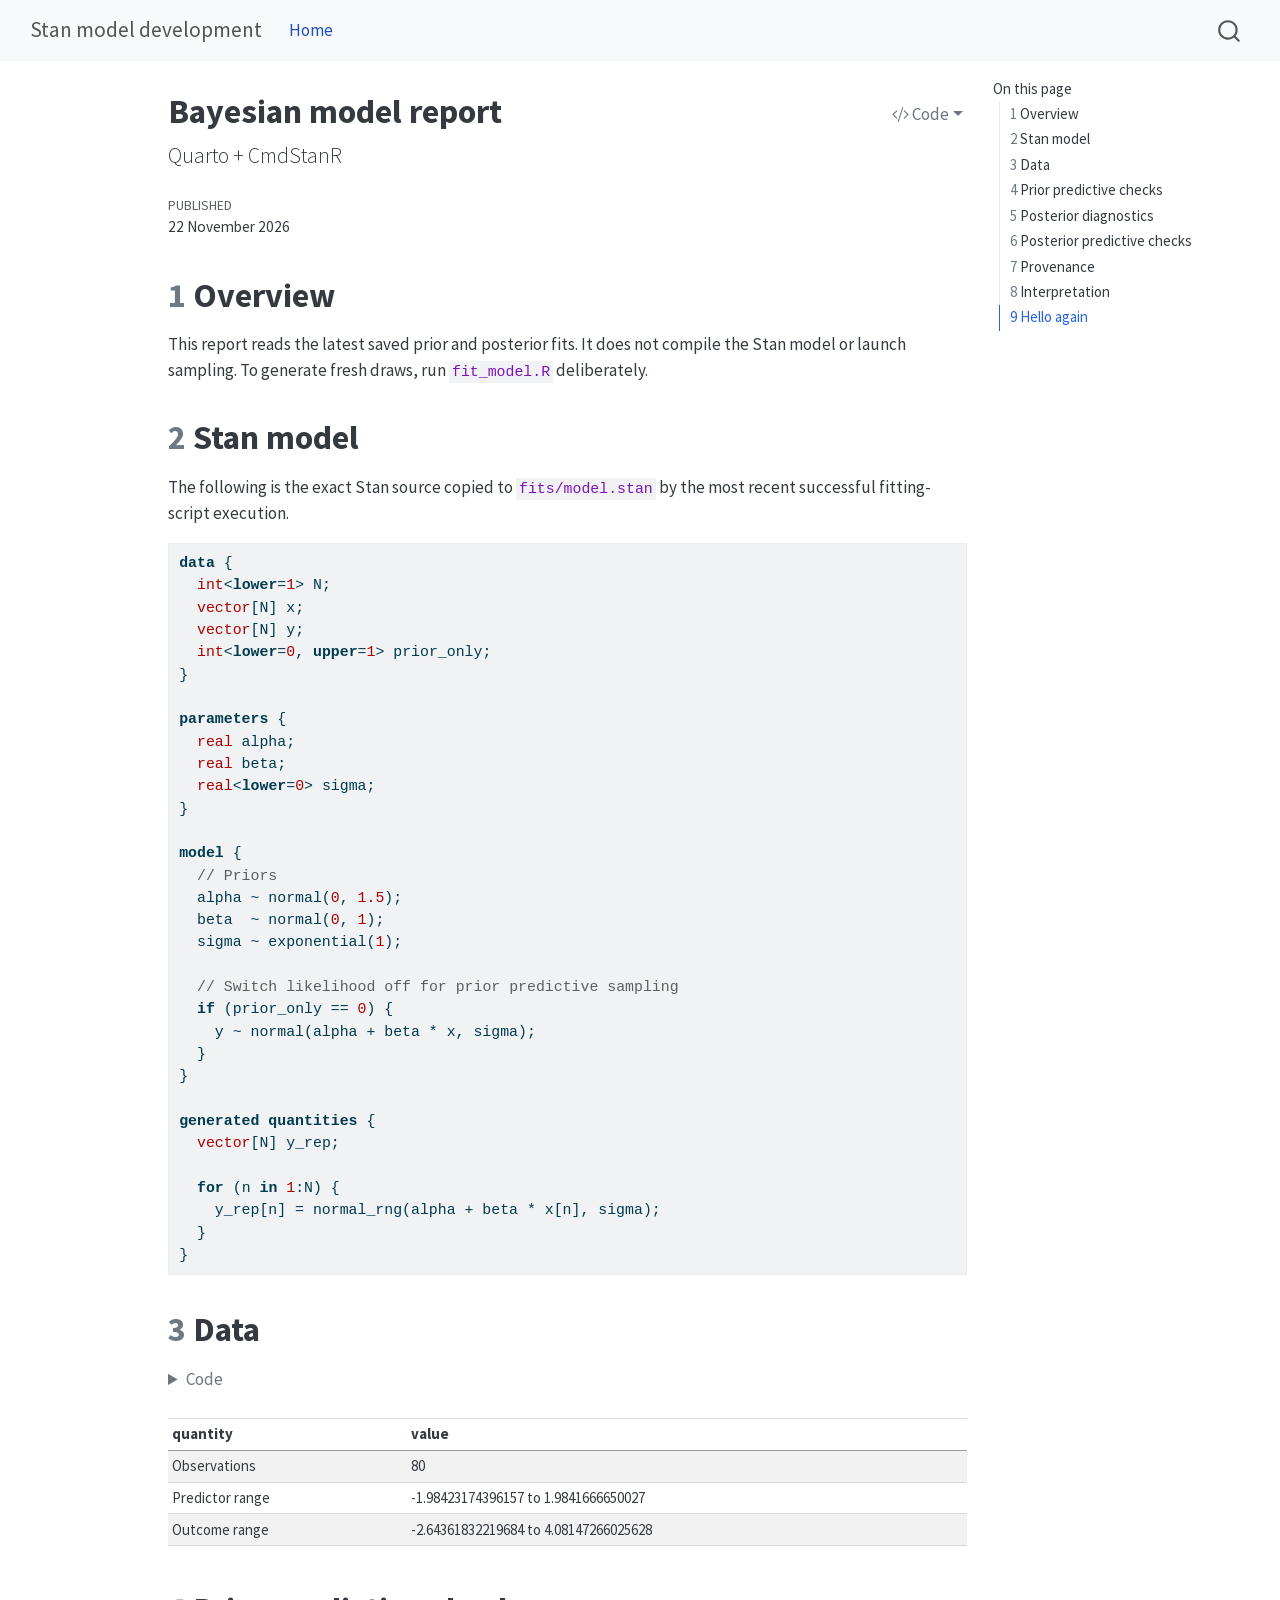
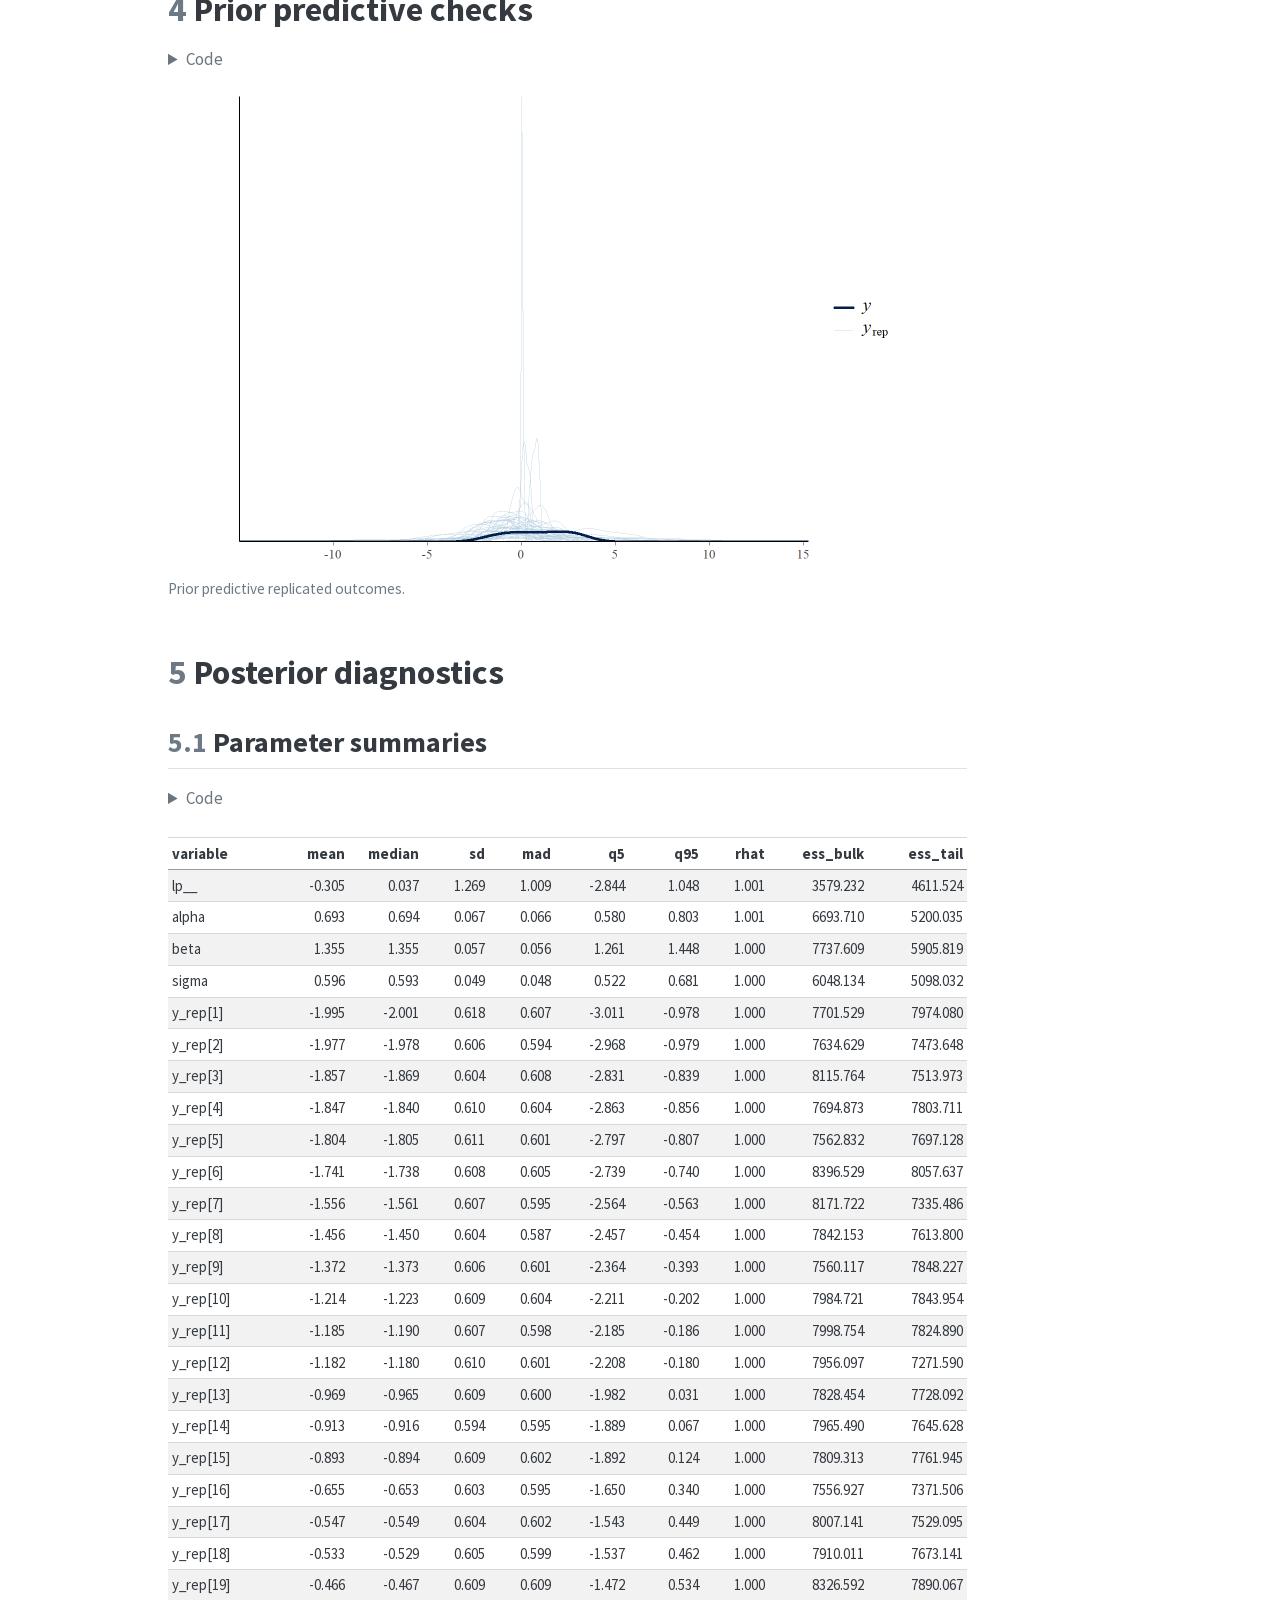
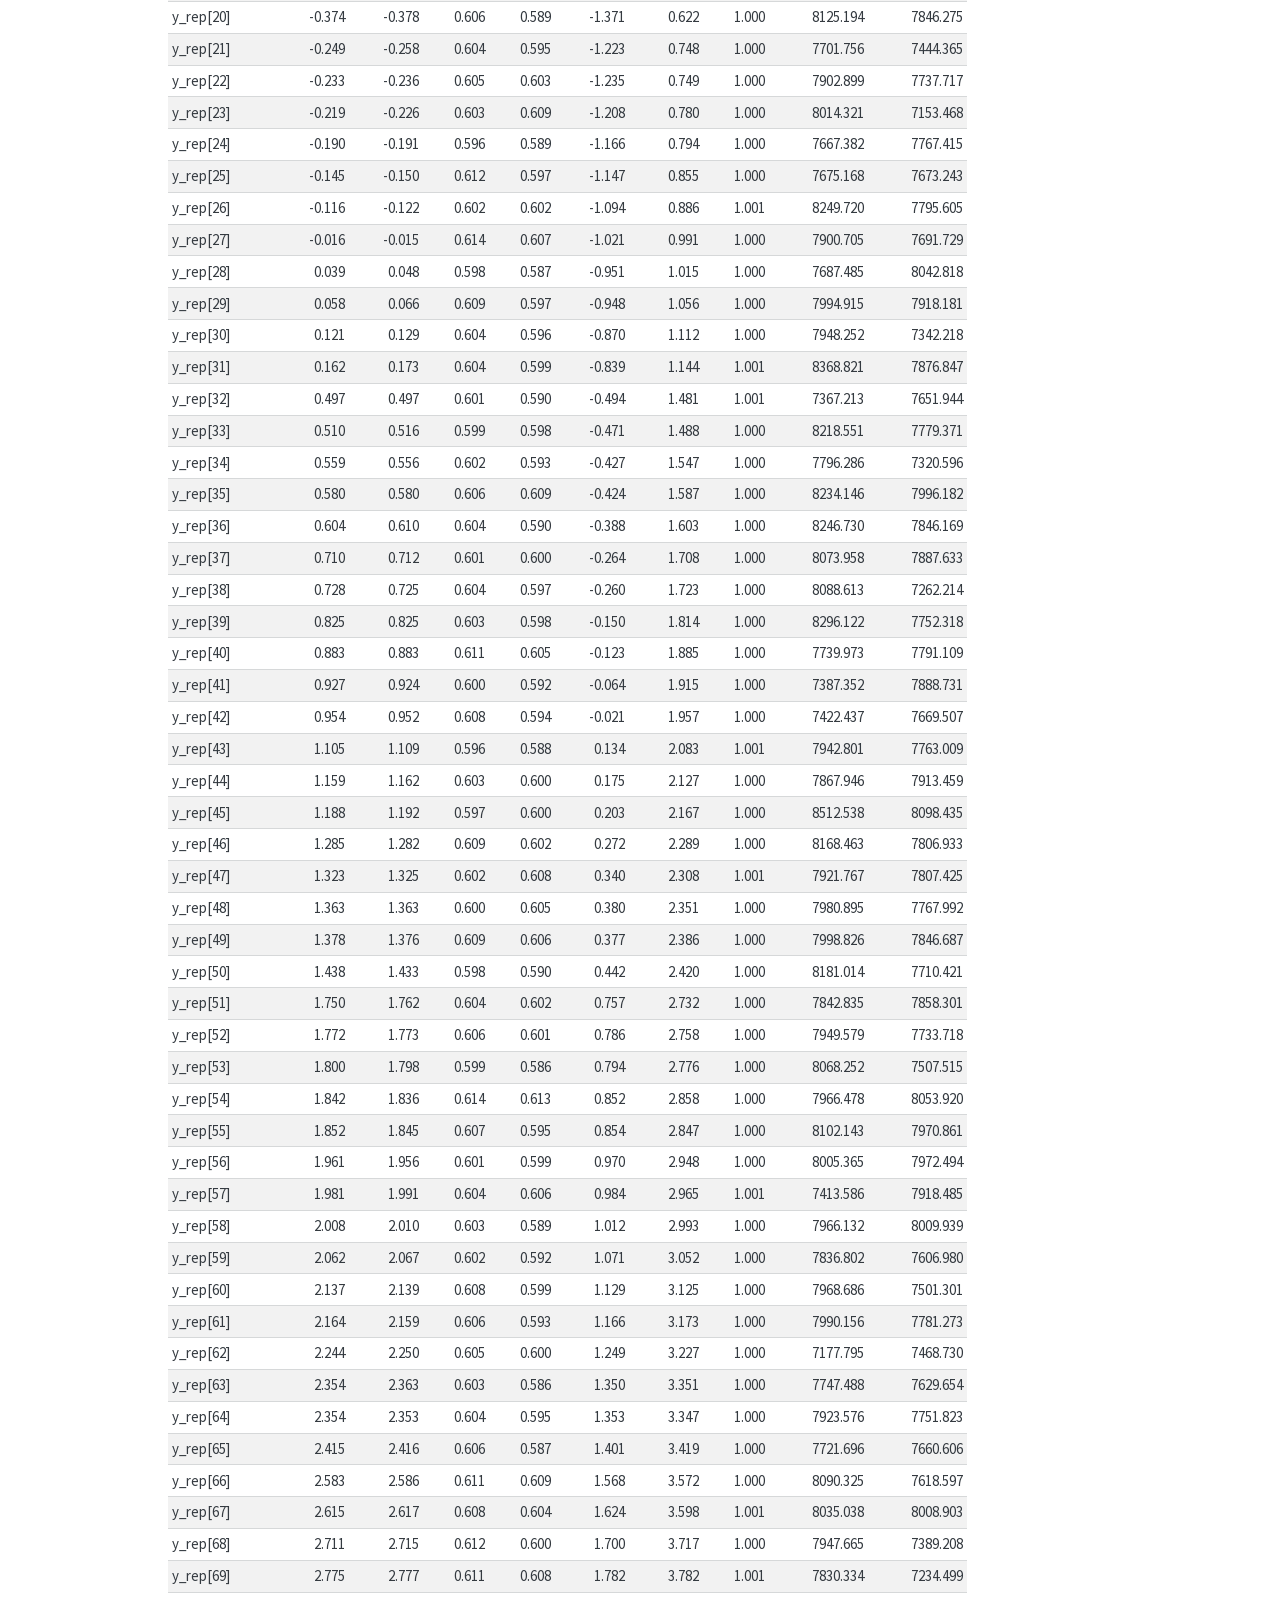
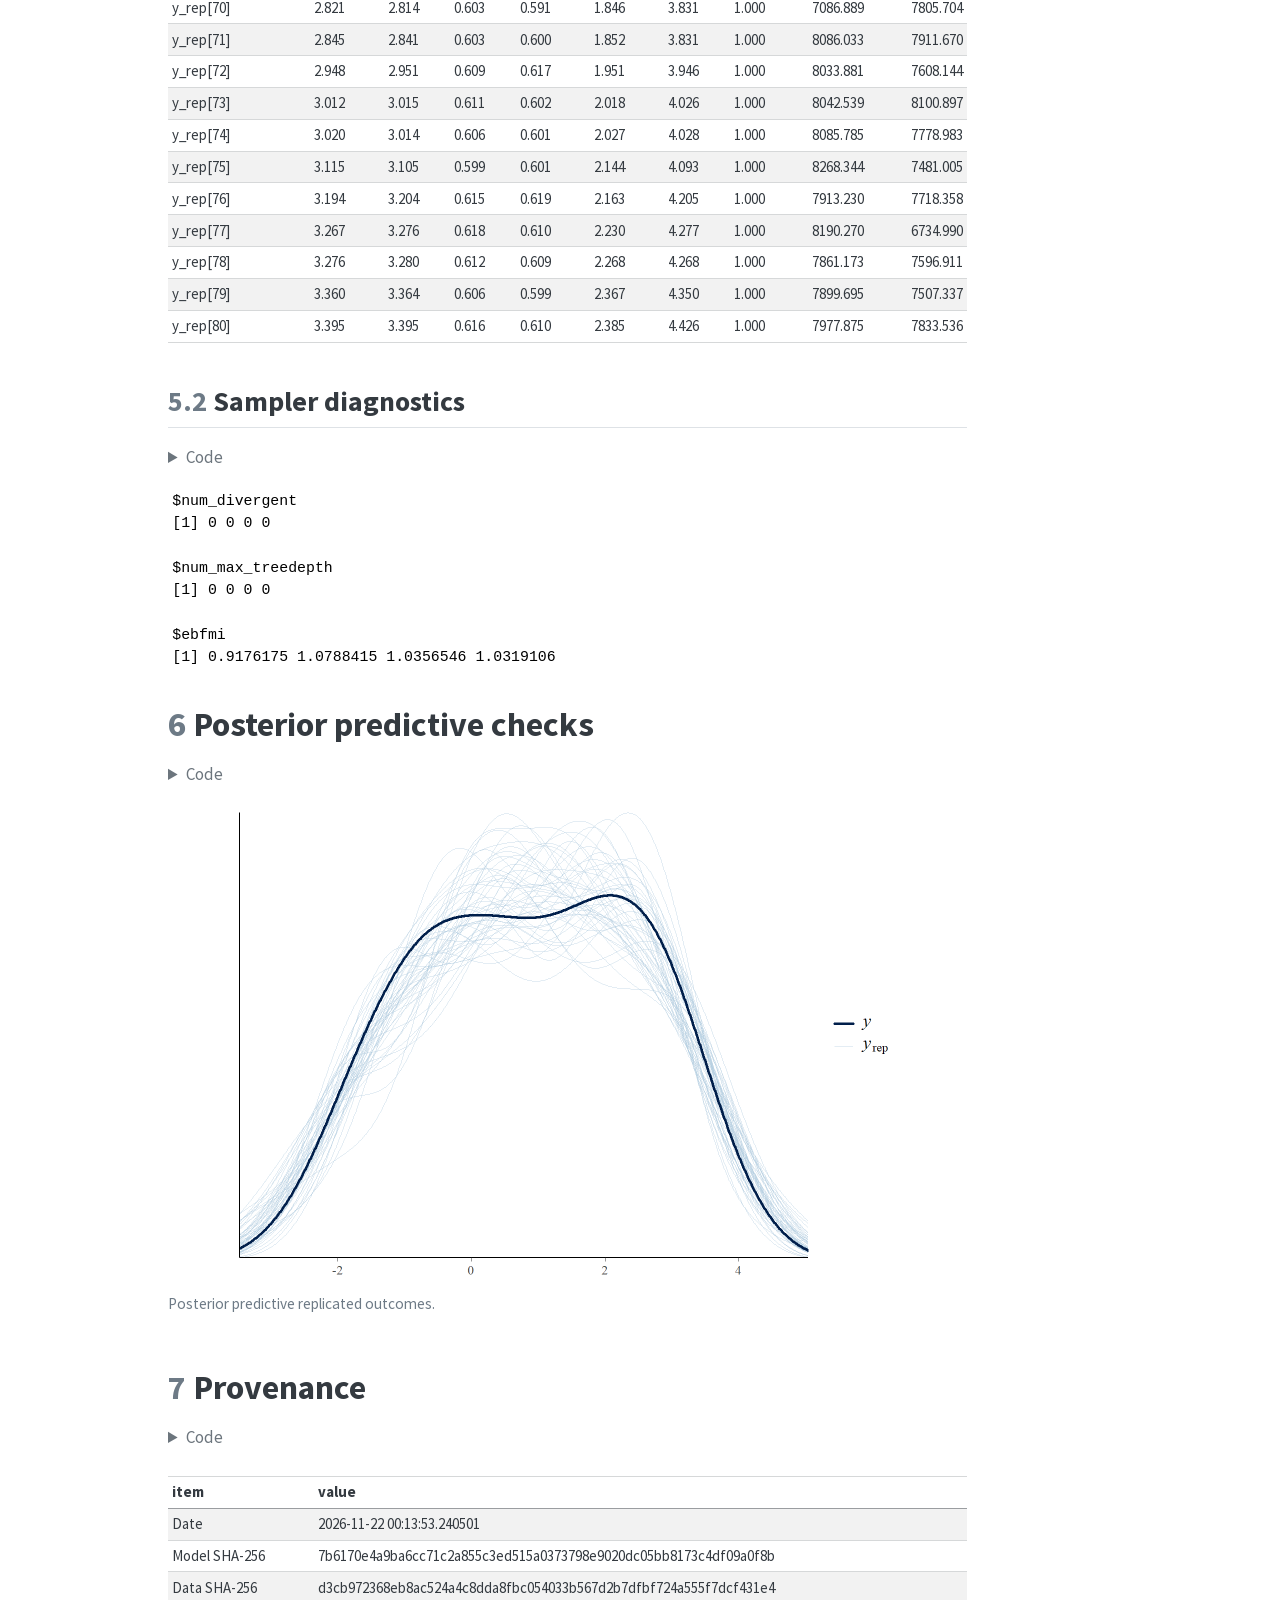
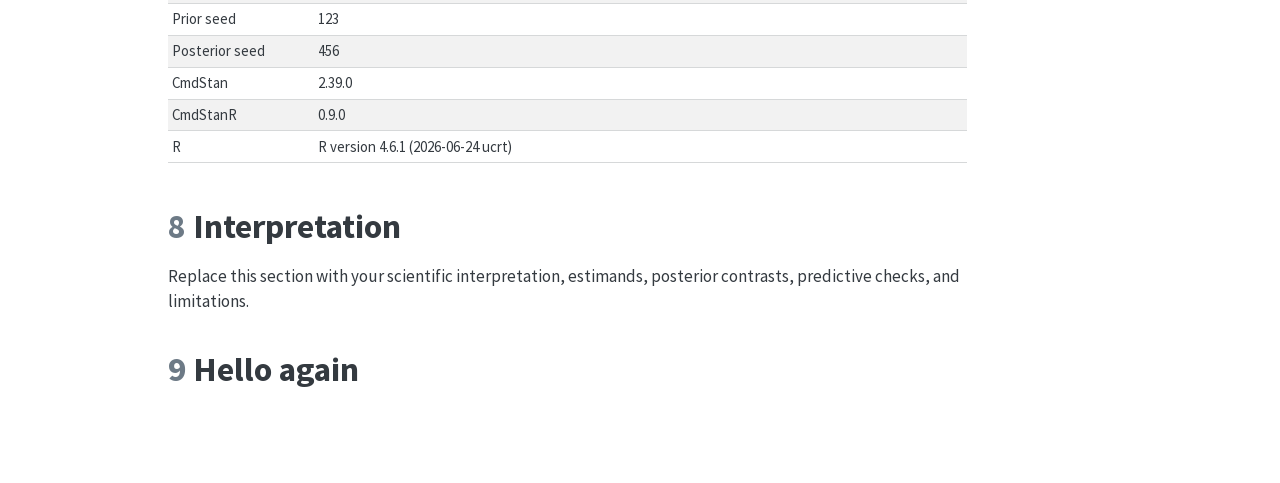
==== docs/index.html @ 6e6fcf84 "Initial analysis" ====
<!DOCTYPE html>
<html xmlns="http://www.w3.org/1999/xhtml" lang="en" xml:lang="en"><head>

<meta charset="utf-8">
<meta name="generator" content="quarto-1.9.36">

<meta name="viewport" content="width=device-width, initial-scale=1.0, user-scalable=yes">

<meta name="dcterms.date" content="2026-11-22">

<title>Bayesian model report – Stan model development</title>
<style>

code{white-space: pre-wrap;}
span.smallcaps{font-variant: small-caps;}
div.columns{display: flex; gap: min(4vw, 1.5em);}
div.column{flex: auto; overflow-x: auto;}
div.hanging-indent{margin-left: 1.5em; text-indent: -1.5em;}
ul.task-list{list-style: none;}
ul.task-list li input[type="checkbox"] {
width: 0.8em;
margin: 0 0.8em 0.2em -1em;  vertical-align: middle;
}

html { -webkit-text-size-adjust: 100%; }
pre > code.sourceCode { white-space: pre; position: relative; }
pre > code.sourceCode > span { display: inline-block; line-height: 1.25; }
pre > code.sourceCode > span:empty { height: 1.2em; }
.sourceCode { overflow: visible; }
code.sourceCode > span { color: inherit; text-decoration: inherit; }
div.sourceCode { margin: 1em 0; }
pre.sourceCode { margin: 0; }
@media screen {
div.sourceCode { overflow: auto; }
}
@media print {
pre > code.sourceCode { white-space: pre-wrap; }
pre > code.sourceCode > span { text-indent: -5em; padding-left: 5em; }
}
pre.numberSource code
{ counter-reset: source-line 0; }
pre.numberSource code > span
{ position: relative; left: -4em; counter-increment: source-line; }
pre.numberSource code > span > a:first-child::before
{ content: counter(source-line);
position: relative; left: -1em; text-align: right; vertical-align: baseline;
border: none; display: inline-block;
-webkit-touch-callout: none; -webkit-user-select: none;
-khtml-user-select: none; -moz-user-select: none;
-ms-user-select: none; user-select: none;
padding: 0 4px; width: 4em;
}
pre.numberSource { margin-left: 3em; padding-left: 4px; }
div.sourceCode
{ }
@media screen {
pre > code.sourceCode > span > a:first-child::before { text-decoration: underline; }
}
</style>


<script>const headroomChanged = new CustomEvent("quarto-hrChanged", {
  detail: {},
  bubbles: true,
  cancelable: false,
  composed: false,
});

const announceDismiss = () => {
  const annEl = window.document.getElementById("quarto-announcement");
  if (annEl) {
    annEl.remove();

    const annId = annEl.getAttribute("data-announcement-id");
    window.localStorage.setItem(`quarto-announce-${annId}`, "true");
  }
};

const announceRegister = () => {
  const annEl = window.document.getElementById("quarto-announcement");
  if (annEl) {
    const annId = annEl.getAttribute("data-announcement-id");
    const isDismissed =
      window.localStorage.getItem(`quarto-announce-${annId}`) || false;
    if (isDismissed) {
      announceDismiss();
      return;
    } else {
      annEl.classList.remove("hidden");
    }

    const actionEl = annEl.querySelector(".quarto-announcement-action");
    if (actionEl) {
      actionEl.addEventListener("click", function (e) {
        e.preventDefault();
        // Hide the bar immediately
        announceDismiss();
      });
    }
  }
};

window.document.addEventListener("DOMContentLoaded", function () {
  let init = false;

  announceRegister();

  // Manage the back to top button, if one is present.
  let lastScrollTop = window.pageYOffset || document.documentElement.scrollTop;
  const scrollDownBuffer = 5;
  const scrollUpBuffer = 35;
  const btn = document.getElementById("quarto-back-to-top");
  const hideBackToTop = () => {
    btn.style.display = "none";
  };
  const showBackToTop = () => {
    btn.style.display = "inline-block";
  };
  if (btn) {
    window.document.addEventListener(
      "scroll",
      function () {
        const currentScrollTop =
          window.pageYOffset || document.documentElement.scrollTop;

        // Shows and hides the button 'intelligently' as the user scrolls
        if (currentScrollTop - scrollDownBuffer > lastScrollTop) {
          hideBackToTop();
          lastScrollTop = currentScrollTop <= 0 ? 0 : currentScrollTop;
        } else if (currentScrollTop < lastScrollTop - scrollUpBuffer) {
          showBackToTop();
          lastScrollTop = currentScrollTop <= 0 ? 0 : currentScrollTop;
        }

        // Show the button at the bottom, hides it at the top
        if (currentScrollTop <= 0) {
          hideBackToTop();
        } else if (
          window.innerHeight + currentScrollTop >=
          document.body.offsetHeight
        ) {
          showBackToTop();
        }
      },
      false
    );
  }

  function throttle(func, wait) {
    var timeout;
    return function () {
      const context = this;
      const args = arguments;
      const later = function () {
        clearTimeout(timeout);
        timeout = null;
        func.apply(context, args);
      };

      if (!timeout) {
        timeout = setTimeout(later, wait);
      }
    };
  }

  function headerOffset() {
    // Set an offset if there is are fixed top navbar
    const headerEl = window.document.querySelector("header.fixed-top");
    if (headerEl) {
      return headerEl.clientHeight;
    } else {
      return 0;
    }
  }

  function footerOffset() {
    const footerEl = window.document.querySelector("footer.footer");
    if (footerEl) {
      return footerEl.clientHeight;
    } else {
      return 0;
    }
  }

  function dashboardOffset() {
    const dashboardNavEl = window.document.getElementById(
      "quarto-dashboard-header"
    );
    if (dashboardNavEl !== null) {
      return dashboardNavEl.clientHeight;
    } else {
      return 0;
    }
  }

  function updateDocumentOffsetWithoutAnimation() {
    updateDocumentOffset(false);
  }

  function updateDocumentOffset(animated) {
    // set body offset
    const topOffset = headerOffset();
    const bodyOffset = topOffset + footerOffset() + dashboardOffset();
    const bodyEl = window.document.body;
    bodyEl.setAttribute("data-bs-offset", topOffset);
    bodyEl.style.paddingTop = topOffset + "px";

    // deal with sidebar offsets
    const sidebars = window.document.querySelectorAll(
      ".sidebar, .headroom-target"
    );
    sidebars.forEach((sidebar) => {
      if (!animated) {
        sidebar.classList.add("notransition");
        // Remove the no transition class after the animation has time to complete
        setTimeout(function () {
          sidebar.classList.remove("notransition");
        }, 201);
      }

      if (window.Headroom && sidebar.classList.contains("sidebar-unpinned")) {
        sidebar.style.top = "0";
        sidebar.style.maxHeight = "100vh";
      } else {
        sidebar.style.top = topOffset + "px";
        sidebar.style.maxHeight = "calc(100vh - " + topOffset + "px)";
      }
    });

    // allow space for footer
    const mainContainer = window.document.querySelector(".quarto-container");
    if (mainContainer) {
      mainContainer.style.minHeight = "calc(100vh - " + bodyOffset + "px)";
    }

    // link offset
    let linkStyle = window.document.querySelector("#quarto-target-style");
    if (!linkStyle) {
      linkStyle = window.document.createElement("style");
      linkStyle.setAttribute("id", "quarto-target-style");
      window.document.head.appendChild(linkStyle);
    }
    while (linkStyle.firstChild) {
      linkStyle.removeChild(linkStyle.firstChild);
    }
    if (topOffset > 0) {
      linkStyle.appendChild(
        window.document.createTextNode(`
      section:target::before {
        content: "";
        display: block;
        height: ${topOffset}px;
        margin: -${topOffset}px 0 0;
      }`)
      );
    }
    if (init) {
      window.dispatchEvent(headroomChanged);
    }
    init = true;
  }

  // initialize headroom
  var header = window.document.querySelector("#quarto-header");
  if (header && window.Headroom) {
    const headroom = new window.Headroom(header, {
      tolerance: 5,
      onPin: function () {
        const sidebars = window.document.querySelectorAll(
          ".sidebar, .headroom-target"
        );
        sidebars.forEach((sidebar) => {
          sidebar.classList.remove("sidebar-unpinned");
        });
        updateDocumentOffset();
      },
      onUnpin: function () {
        const sidebars = window.document.querySelectorAll(
          ".sidebar, .headroom-target"
        );
        sidebars.forEach((sidebar) => {
          sidebar.classList.add("sidebar-unpinned");
        });
        updateDocumentOffset();
      },
    });
    headroom.init();

    let frozen = false;
    window.quartoToggleHeadroom = function () {
      if (frozen) {
        headroom.unfreeze();
        frozen = false;
      } else {
        headroom.freeze();
        frozen = true;
      }
    };
  }

  window.addEventListener(
    "hashchange",
    function (e) {
      if (
        getComputedStyle(document.documentElement).scrollBehavior !== "smooth"
      ) {
        window.scrollTo(0, window.pageYOffset - headerOffset());
      }
    },
    false
  );

  // Observe size changed for the header
  const headerEl = window.document.querySelector("header.fixed-top");
  if (headerEl && window.ResizeObserver) {
    const observer = new window.ResizeObserver(() => {
      setTimeout(updateDocumentOffsetWithoutAnimation, 0);
    });
    observer.observe(headerEl, {
      attributes: true,
      childList: true,
      characterData: true,
    });
  } else {
    window.addEventListener(
      "resize",
      throttle(updateDocumentOffsetWithoutAnimation, 50)
    );
  }
  setTimeout(updateDocumentOffsetWithoutAnimation, 250);

  // fixup index.html links if we aren't on the filesystem
  if (window.location.protocol !== "file:") {
    const links = window.document.querySelectorAll("a");
    for (let i = 0; i < links.length; i++) {
      if (links[i].href) {
        links[i].dataset.originalHref = links[i].href;
        links[i].href = links[i].href.replace(/\/index\.html/, "/");
      }
    }

    // Fixup any sharing links that require urls
    // Append url to any sharing urls
    const sharingLinks = window.document.querySelectorAll(
      "a.sidebar-tools-main-item, a.quarto-navigation-tool, a.quarto-navbar-tools, a.quarto-navbar-tools-item"
    );
    for (let i = 0; i < sharingLinks.length; i++) {
      const sharingLink = sharingLinks[i];
      const href = sharingLink.getAttribute("href");
      if (href) {
        sharingLink.setAttribute(
          "href",
          href.replace("|url|", window.location.href)
        );
      }
    }

    // Scroll the active navigation item into view, if necessary
    const navSidebar = window.document.querySelector("nav#quarto-sidebar");
    if (navSidebar) {
      // Find the active item
      const activeItem = navSidebar.querySelector("li.sidebar-item a.active");
      if (activeItem) {
        // Wait for the scroll height and height to resolve by observing size changes on the
        // nav element that is scrollable
        const resizeObserver = new ResizeObserver((_entries) => {
          // The bottom of the element
          const elBottom = activeItem.offsetTop;
          const viewBottom = navSidebar.scrollTop + navSidebar.clientHeight;

          // The element height and scroll height are the same, then we are still loading
          if (viewBottom !== navSidebar.scrollHeight) {
            // Determine if the item isn't visible and scroll to it
            if (elBottom >= viewBottom) {
              navSidebar.scrollTop = elBottom;
            }

            // stop observing now since we've completed the scroll
            resizeObserver.unobserve(navSidebar);
          }
        });
        resizeObserver.observe(navSidebar);
      }
    }
  }
});
</script>
<script>/*!
 * headroom.js v0.12.0 - Give your page some headroom. Hide your header until you need it
 * Copyright (c) 2020 Nick Williams - http://wicky.nillia.ms/headroom.js
 * License: MIT
 */

!function(t,n){"object"==typeof exports&&"undefined"!=typeof module?module.exports=n():"function"==typeof define&&define.amd?define(n):(t=t||self).Headroom=n()}(this,function(){"use strict";function t(){return"undefined"!=typeof window}function d(t){return function(t){return t&&t.document&&function(t){return 9===t.nodeType}(t.document)}(t)?function(t){var n=t.document,o=n.body,s=n.documentElement;return{scrollHeight:function(){return Math.max(o.scrollHeight,s.scrollHeight,o.offsetHeight,s.offsetHeight,o.clientHeight,s.clientHeight)},height:function(){return t.innerHeight||s.clientHeight||o.clientHeight},scrollY:function(){return void 0!==t.pageYOffset?t.pageYOffset:(s||o.parentNode||o).scrollTop}}}(t):function(t){return{scrollHeight:function(){return Math.max(t.scrollHeight,t.offsetHeight,t.clientHeight)},height:function(){return Math.max(t.offsetHeight,t.clientHeight)},scrollY:function(){return t.scrollTop}}}(t)}function n(t,s,e){var n,o=function(){var n=!1;try{var t={get passive(){n=!0}};window.addEventListener("test",t,t),window.removeEventListener("test",t,t)}catch(t){n=!1}return n}(),i=!1,r=d(t),l=r.scrollY(),a={};function c(){var t=Math.round(r.scrollY()),n=r.height(),o=r.scrollHeight();a.scrollY=t,a.lastScrollY=l,a.direction=l<t?"down":"up",a.distance=Math.abs(t-l),a.isOutOfBounds=t<0||o<t+n,a.top=t<=s.offset[a.direction],a.bottom=o<=t+n,a.toleranceExceeded=a.distance>s.tolerance[a.direction],e(a),l=t,i=!1}function h(){i||(i=!0,n=requestAnimationFrame(c))}var u=!!o&&{passive:!0,capture:!1};return t.addEventListener("scroll",h,u),c(),{destroy:function(){cancelAnimationFrame(n),t.removeEventListener("scroll",h,u)}}}function o(t){return t===Object(t)?t:{down:t,up:t}}function s(t,n){n=n||{},Object.assign(this,s.options,n),this.classes=Object.assign({},s.options.classes,n.classes),this.elem=t,this.tolerance=o(this.tolerance),this.offset=o(this.offset),this.initialised=!1,this.frozen=!1}return s.prototype={constructor:s,init:function(){return s.cutsTheMustard&&!this.initialised&&(this.addClass("initial"),this.initialised=!0,setTimeout(function(t){t.scrollTracker=n(t.scroller,{offset:t.offset,tolerance:t.tolerance},t.update.bind(t))},100,this)),this},destroy:function(){this.initialised=!1,Object.keys(this.classes).forEach(this.removeClass,this),this.scrollTracker.destroy()},unpin:function(){!this.hasClass("pinned")&&this.hasClass("unpinned")||(this.addClass("unpinned"),this.removeClass("pinned"),this.onUnpin&&this.onUnpin.call(this))},pin:function(){this.hasClass("unpinned")&&(this.addClass("pinned"),this.removeClass("unpinned"),this.onPin&&this.onPin.call(this))},freeze:function(){this.frozen=!0,this.addClass("frozen")},unfreeze:function(){this.frozen=!1,this.removeClass("frozen")},top:function(){this.hasClass("top")||(this.addClass("top"),this.removeClass("notTop"),this.onTop&&this.onTop.call(this))},notTop:function(){this.hasClass("notTop")||(this.addClass("notTop"),this.removeClass("top"),this.onNotTop&&this.onNotTop.call(this))},bottom:function(){this.hasClass("bottom")||(this.addClass("bottom"),this.removeClass("notBottom"),this.onBottom&&this.onBottom.call(this))},notBottom:function(){this.hasClass("notBottom")||(this.addClass("notBottom"),this.removeClass("bottom"),this.onNotBottom&&this.onNotBottom.call(this))},shouldUnpin:function(t){return"down"===t.direction&&!t.top&&t.toleranceExceeded},shouldPin:function(t){return"up"===t.direction&&t.toleranceExceeded||t.top},addClass:function(t){this.elem.classList.add.apply(this.elem.classList,this.classes[t].split(" "))},removeClass:function(t){this.elem.classList.remove.apply(this.elem.classList,this.classes[t].split(" "))},hasClass:function(t){return this.classes[t].split(" ").every(function(t){return this.classList.contains(t)},this.elem)},update:function(t){t.isOutOfBounds||!0!==this.frozen&&(t.top?this.top():this.notTop(),t.bottom?this.bottom():this.notBottom(),this.shouldUnpin(t)?this.unpin():this.shouldPin(t)&&this.pin())}},s.options={tolerance:{up:0,down:0},offset:0,scroller:t()?window:null,classes:{frozen:"headroom--frozen",pinned:"headroom--pinned",unpinned:"headroom--unpinned",top:"headroom--top",notTop:"headroom--not-top",bottom:"headroom--bottom",notBottom:"headroom--not-bottom",initial:"headroom"}},s.cutsTheMustard=!!(t()&&function(){}.bind&&"classList"in document.documentElement&&Object.assign&&Object.keys&&requestAnimationFrame),s});
</script>
<script>/*!
 * clipboard.js v2.0.11
 * https://clipboardjs.com/
 *
 * Licensed MIT © Zeno Rocha
 */
!function(t,e){"object"==typeof exports&&"object"==typeof module?module.exports=e():"function"==typeof define&&define.amd?define([],e):"object"==typeof exports?exports.ClipboardJS=e():t.ClipboardJS=e()}(this,function(){return n={686:function(t,e,n){"use strict";n.d(e,{default:function(){return b}});var e=n(279),i=n.n(e),e=n(370),u=n.n(e),e=n(817),r=n.n(e);function c(t){try{return document.execCommand(t)}catch(t){return}}var a=function(t){t=r()(t);return c("cut"),t};function o(t,e){var n,o,t=(n=t,o="rtl"===document.documentElement.getAttribute("dir"),(t=document.createElement("textarea")).style.fontSize="12pt",t.style.border="0",t.style.padding="0",t.style.margin="0",t.style.position="absolute",t.style[o?"right":"left"]="-9999px",o=window.pageYOffset||document.documentElement.scrollTop,t.style.top="".concat(o,"px"),t.setAttribute("readonly",""),t.value=n,t);return e.container.appendChild(t),e=r()(t),c("copy"),t.remove(),e}var f=function(t){var e=1<arguments.length&&void 0!==arguments[1]?arguments[1]:{container:document.body},n="";return"string"==typeof t?n=o(t,e):t instanceof HTMLInputElement&&!["text","search","url","tel","password"].includes(null==t?void 0:t.type)?n=o(t.value,e):(n=r()(t),c("copy")),n};function l(t){return(l="function"==typeof Symbol&&"symbol"==typeof Symbol.iterator?function(t){return typeof t}:function(t){return t&&"function"==typeof Symbol&&t.constructor===Symbol&&t!==Symbol.prototype?"symbol":typeof t})(t)}var s=function(){var t=0<arguments.length&&void 0!==arguments[0]?arguments[0]:{},e=t.action,n=void 0===e?"copy":e,o=t.container,e=t.target,t=t.text;if("copy"!==n&&"cut"!==n)throw new Error('Invalid "action" value, use either "copy" or "cut"');if(void 0!==e){if(!e||"object"!==l(e)||1!==e.nodeType)throw new Error('Invalid "target" value, use a valid Element');if("copy"===n&&e.hasAttribute("disabled"))throw new Error('Invalid "target" attribute. Please use "readonly" instead of "disabled" attribute');if("cut"===n&&(e.hasAttribute("readonly")||e.hasAttribute("disabled")))throw new Error('Invalid "target" attribute. You can\'t cut text from elements with "readonly" or "disabled" attributes')}return t?f(t,{container:o}):e?"cut"===n?a(e):f(e,{container:o}):void 0};function p(t){return(p="function"==typeof Symbol&&"symbol"==typeof Symbol.iterator?function(t){return typeof t}:function(t){return t&&"function"==typeof Symbol&&t.constructor===Symbol&&t!==Symbol.prototype?"symbol":typeof t})(t)}function d(t,e){for(var n=0;n<e.length;n++){var o=e[n];o.enumerable=o.enumerable||!1,o.configurable=!0,"value"in o&&(o.writable=!0),Object.defineProperty(t,o.key,o)}}function y(t,e){return(y=Object.setPrototypeOf||function(t,e){return t.__proto__=e,t})(t,e)}function h(n){var o=function(){if("undefined"==typeof Reflect||!Reflect.construct)return!1;if(Reflect.construct.sham)return!1;if("function"==typeof Proxy)return!0;try{return Date.prototype.toString.call(Reflect.construct(Date,[],function(){})),!0}catch(t){return!1}}();return function(){var t,e=v(n);return t=o?(t=v(this).constructor,Reflect.construct(e,arguments,t)):e.apply(this,arguments),e=this,!(t=t)||"object"!==p(t)&&"function"!=typeof t?function(t){if(void 0!==t)return t;throw new ReferenceError("this hasn't been initialised - super() hasn't been called")}(e):t}}function v(t){return(v=Object.setPrototypeOf?Object.getPrototypeOf:function(t){return t.__proto__||Object.getPrototypeOf(t)})(t)}function m(t,e){t="data-clipboard-".concat(t);if(e.hasAttribute(t))return e.getAttribute(t)}var b=function(){!function(t,e){if("function"!=typeof e&&null!==e)throw new TypeError("Super expression must either be null or a function");t.prototype=Object.create(e&&e.prototype,{constructor:{value:t,writable:!0,configurable:!0}}),e&&y(t,e)}(r,i());var t,e,n,o=h(r);function r(t,e){var n;return function(t){if(!(t instanceof r))throw new TypeError("Cannot call a class as a function")}(this),(n=o.call(this)).resolveOptions(e),n.listenClick(t),n}return t=r,n=[{key:"copy",value:function(t){var e=1<arguments.length&&void 0!==arguments[1]?arguments[1]:{container:document.body};return f(t,e)}},{key:"cut",value:function(t){return a(t)}},{key:"isSupported",value:function(){var t=0<arguments.length&&void 0!==arguments[0]?arguments[0]:["copy","cut"],t="string"==typeof t?[t]:t,e=!!document.queryCommandSupported;return t.forEach(function(t){e=e&&!!document.queryCommandSupported(t)}),e}}],(e=[{key:"resolveOptions",value:function(){var t=0<arguments.length&&void 0!==arguments[0]?arguments[0]:{};this.action="function"==typeof t.action?t.action:this.defaultAction,this.target="function"==typeof t.target?t.target:this.defaultTarget,this.text="function"==typeof t.text?t.text:this.defaultText,this.container="object"===p(t.container)?t.container:document.body}},{key:"listenClick",value:function(t){var e=this;this.listener=u()(t,"click",function(t){return e.onClick(t)})}},{key:"onClick",value:function(t){var e=t.delegateTarget||t.currentTarget,n=this.action(e)||"copy",t=s({action:n,container:this.container,target:this.target(e),text:this.text(e)});this.emit(t?"success":"error",{action:n,text:t,trigger:e,clearSelection:function(){e&&e.focus(),window.getSelection().removeAllRanges()}})}},{key:"defaultAction",value:function(t){return m("action",t)}},{key:"defaultTarget",value:function(t){t=m("target",t);if(t)return document.querySelector(t)}},{key:"defaultText",value:function(t){return m("text",t)}},{key:"destroy",value:function(){this.listener.destroy()}}])&&d(t.prototype,e),n&&d(t,n),r}()},828:function(t){var e;"undefined"==typeof Element||Element.prototype.matches||((e=Element.prototype).matches=e.matchesSelector||e.mozMatchesSelector||e.msMatchesSelector||e.oMatchesSelector||e.webkitMatchesSelector),t.exports=function(t,e){for(;t&&9!==t.nodeType;){if("function"==typeof t.matches&&t.matches(e))return t;t=t.parentNode}}},438:function(t,e,n){var u=n(828);function i(t,e,n,o,r){var i=function(e,n,t,o){return function(t){t.delegateTarget=u(t.target,n),t.delegateTarget&&o.call(e,t)}}.apply(this,arguments);return t.addEventListener(n,i,r),{destroy:function(){t.removeEventListener(n,i,r)}}}t.exports=function(t,e,n,o,r){return"function"==typeof t.addEventListener?i.apply(null,arguments):"function"==typeof n?i.bind(null,document).apply(null,arguments):("string"==typeof t&&(t=document.querySelectorAll(t)),Array.prototype.map.call(t,function(t){return i(t,e,n,o,r)}))}},879:function(t,n){n.node=function(t){return void 0!==t&&t instanceof HTMLElement&&1===t.nodeType},n.nodeList=function(t){var e=Object.prototype.toString.call(t);return void 0!==t&&("[object NodeList]"===e||"[object HTMLCollection]"===e)&&"length"in t&&(0===t.length||n.node(t[0]))},n.string=function(t){return"string"==typeof t||t instanceof String},n.fn=function(t){return"[object Function]"===Object.prototype.toString.call(t)}},370:function(t,e,n){var f=n(879),l=n(438);t.exports=function(t,e,n){if(!t&&!e&&!n)throw new Error("Missing required arguments");if(!f.string(e))throw new TypeError("Second argument must be a String");if(!f.fn(n))throw new TypeError("Third argument must be a Function");if(f.node(t))return c=e,a=n,(u=t).addEventListener(c,a),{destroy:function(){u.removeEventListener(c,a)}};if(f.nodeList(t))return o=t,r=e,i=n,Array.prototype.forEach.call(o,function(t){t.addEventListener(r,i)}),{destroy:function(){Array.prototype.forEach.call(o,function(t){t.removeEventListener(r,i)})}};if(f.string(t))return t=t,e=e,n=n,l(document.body,t,e,n);throw new TypeError("First argument must be a String, HTMLElement, HTMLCollection, or NodeList");var o,r,i,u,c,a}},817:function(t){t.exports=function(t){var e,n="SELECT"===t.nodeName?(t.focus(),t.value):"INPUT"===t.nodeName||"TEXTAREA"===t.nodeName?((e=t.hasAttribute("readonly"))||t.setAttribute("readonly",""),t.select(),t.setSelectionRange(0,t.value.length),e||t.removeAttribute("readonly"),t.value):(t.hasAttribute("contenteditable")&&t.focus(),n=window.getSelection(),(e=document.createRange()).selectNodeContents(t),n.removeAllRanges(),n.addRange(e),n.toString());return n}},279:function(t){function e(){}e.prototype={on:function(t,e,n){var o=this.e||(this.e={});return(o[t]||(o[t]=[])).push({fn:e,ctx:n}),this},once:function(t,e,n){var o=this;function r(){o.off(t,r),e.apply(n,arguments)}return r._=e,this.on(t,r,n)},emit:function(t){for(var e=[].slice.call(arguments,1),n=((this.e||(this.e={}))[t]||[]).slice(),o=0,r=n.length;o<r;o++)n[o].fn.apply(n[o].ctx,e);return this},off:function(t,e){var n=this.e||(this.e={}),o=n[t],r=[];if(o&&e)for(var i=0,u=o.length;i<u;i++)o[i].fn!==e&&o[i].fn._!==e&&r.push(o[i]);return r.length?n[t]=r:delete n[t],this}},t.exports=e,t.exports.TinyEmitter=e}},r={},o.n=function(t){var e=t&&t.__esModule?function(){return t.default}:function(){return t};return o.d(e,{a:e}),e},o.d=function(t,e){for(var n in e)o.o(e,n)&&!o.o(t,n)&&Object.defineProperty(t,n,{enumerable:!0,get:e[n]})},o.o=function(t,e){return Object.prototype.hasOwnProperty.call(t,e)},o(686).default;function o(t){if(r[t])return r[t].exports;var e=r[t]={exports:{}};return n[t](e,e.exports,o),e.exports}var n,r});</script>
<script>/*! @algolia/autocomplete-js 1.19.1 | MIT License | © Algolia, Inc. and contributors | https://github.com/algolia/autocomplete */
!function(e,t){"object"==typeof exports&&"undefined"!=typeof module?t(exports):"function"==typeof define&&define.amd?define(["exports"],t):t((e="undefined"!=typeof globalThis?globalThis:e||self)["@algolia/autocomplete-js"]={})}(this,(function(e){"use strict";function t(e,t){var n=Object.keys(e);if(Object.getOwnPropertySymbols){var r=Object.getOwnPropertySymbols(e);t&&(r=r.filter((function(t){return Object.getOwnPropertyDescriptor(e,t).enumerable}))),n.push.apply(n,r)}return n}function n(e){for(var n=1;n<arguments.length;n++){var r=null!=arguments[n]?arguments[n]:{};n%2?t(Object(r),!0).forEach((function(t){o(e,t,r[t])})):Object.getOwnPropertyDescriptors?Object.defineProperties(e,Object.getOwnPropertyDescriptors(r)):t(Object(r)).forEach((function(t){Object.defineProperty(e,t,Object.getOwnPropertyDescriptor(r,t))}))}return e}function r(e){return r="function"==typeof Symbol&&"symbol"==typeof Symbol.iterator?function(e){return typeof e}:function(e){return e&&"function"==typeof Symbol&&e.constructor===Symbol&&e!==Symbol.prototype?"symbol":typeof e},r(e)}function o(e,t,n){return(t=function(e){var t=function(e,t){if("object"!=typeof e||null===e)return e;var n=e[Symbol.toPrimitive];if(void 0!==n){var r=n.call(e,t||"default");if("object"!=typeof r)return r;throw new TypeError("@@toPrimitive must return a primitive value.")}return("string"===t?String:Number)(e)}(e,"string");return"symbol"==typeof t?t:String(t)}(t))in e?Object.defineProperty(e,t,{value:n,enumerable:!0,configurable:!0,writable:!0}):e[t]=n,e}function i(){return i=Object.assign?Object.assign.bind():function(e){for(var t=1;t<arguments.length;t++){var n=arguments[t];for(var r in n)Object.prototype.hasOwnProperty.call(n,r)&&(e[r]=n[r])}return e},i.apply(this,arguments)}function u(e,t){if(null==e)return{};var n,r,o=function(e,t){if(null==e)return{};var n,r,o={},i=Object.keys(e);for(r=0;r<i.length;r++)n=i[r],t.indexOf(n)>=0||(o[n]=e[n]);return o}(e,t);if(Object.getOwnPropertySymbols){var i=Object.getOwnPropertySymbols(e);for(r=0;r<i.length;r++)n=i[r],t.indexOf(n)>=0||Object.prototype.propertyIsEnumerable.call(e,n)&&(o[n]=e[n])}return o}function a(e,t){return function(e){if(Array.isArray(e))return e}(e)||function(e,t){var n=null==e?null:"undefined"!=typeof Symbol&&e[Symbol.iterator]||e["@@iterator"];if(null!=n){var r,o,i,u,a=[],l=!0,c=!1;try{if(i=(n=n.call(e)).next,0===t){if(Object(n)!==n)return;l=!1}else for(;!(l=(r=i.call(n)).done)&&(a.push(r.value),a.length!==t);l=!0);}catch(e){c=!0,o=e}finally{try{if(!l&&null!=n.return&&(u=n.return(),Object(u)!==u))return}finally{if(c)throw o}}return a}}(e,t)||c(e,t)||function(){throw new TypeError("Invalid attempt to destructure non-iterable instance.\nIn order to be iterable, non-array objects must have a [Symbol.iterator]() method.")}()}function l(e){return function(e){if(Array.isArray(e))return s(e)}(e)||function(e){if("undefined"!=typeof Symbol&&null!=e[Symbol.iterator]||null!=e["@@iterator"])return Array.from(e)}(e)||c(e)||function(){throw new TypeError("Invalid attempt to spread non-iterable instance.\nIn order to be iterable, non-array objects must have a [Symbol.iterator]() method.")}()}function c(e,t){if(e){if("string"==typeof e)return s(e,t);var n=Object.prototype.toString.call(e).slice(8,-1);return"Object"===n&&e.constructor&&(n=e.constructor.name),"Map"===n||"Set"===n?Array.from(e):"Arguments"===n||/^(?:Ui|I)nt(?:8|16|32)(?:Clamped)?Array$/.test(n)?s(e,t):void 0}}function s(e,t){(null==t||t>e.length)&&(t=e.length);for(var n=0,r=new Array(t);n<t;n++)r[n]=e[n];return r}function f(e){return{current:e}}function p(e,t){var n=void 0;return function(){for(var r=arguments.length,o=new Array(r),i=0;i<r;i++)o[i]=arguments[i];n&&clearTimeout(n),n=setTimeout((function(){return e.apply(void 0,o)}),t)}}function m(e){return e.reduce((function(e,t){return e.concat(t)}),[])}var v=0;function d(){return"autocomplete-".concat(v++)}function y(e,t){return t.reduce((function(e,t){return e&&e[t]}),e)}function b(e){return 0===e.collections.length?0:e.collections.reduce((function(e,t){return e+t.items.length}),0)}function g(e){return e!==Object(e)}function h(e,t){if(e===t)return!0;if(g(e)||g(t)||"function"==typeof e||"function"==typeof t)return e===t;if(Object.keys(e).length!==Object.keys(t).length)return!1;for(var n=0,r=Object.keys(e);n<r.length;n++){var o=r[n];if(!(o in t))return!1;if(!h(e[o],t[o]))return!1}return!0}var _=function(){};var O="1.19.1",S=[{segment:"autocomplete-core",version:O}];function j(e){var t=e.item,n=e.items,r=void 0===n?[]:n;return{index:t.__autocomplete_indexName,items:[t],positions:[1+r.findIndex((function(e){return e.objectID===t.objectID}))],queryID:t.__autocomplete_queryID,algoliaSource:["autocomplete"]}}function P(e,t){return function(e){if(Array.isArray(e))return e}(e)||function(e,t){var n=null==e?null:"undefined"!=typeof Symbol&&e[Symbol.iterator]||e["@@iterator"];if(null!=n){var r,o,i,u,a=[],l=!0,c=!1;try{if(i=(n=n.call(e)).next,0===t){if(Object(n)!==n)return;l=!1}else for(;!(l=(r=i.call(n)).done)&&(a.push(r.value),a.length!==t);l=!0);}catch(e){c=!0,o=e}finally{try{if(!l&&null!=n.return&&(u=n.return(),Object(u)!==u))return}finally{if(c)throw o}}return a}}(e,t)||function(e,t){if(!e)return;if("string"==typeof e)return w(e,t);var n=Object.prototype.toString.call(e).slice(8,-1);"Object"===n&&e.constructor&&(n=e.constructor.name);if("Map"===n||"Set"===n)return Array.from(e);if("Arguments"===n||/^(?:Ui|I)nt(?:8|16|32)(?:Clamped)?Array$/.test(n))return w(e,t)}(e,t)||function(){throw new TypeError("Invalid attempt to destructure non-iterable instance.\nIn order to be iterable, non-array objects must have a [Symbol.iterator]() method.")}()}function w(e,t){(null==t||t>e.length)&&(t=e.length);for(var n=0,r=new Array(t);n<t;n++)r[n]=e[n];return r}var I=["items"],A=["items"];function E(e){return E="function"==typeof Symbol&&"symbol"==typeof Symbol.iterator?function(e){return typeof e}:function(e){return e&&"function"==typeof Symbol&&e.constructor===Symbol&&e!==Symbol.prototype?"symbol":typeof e},E(e)}function D(e){return function(e){if(Array.isArray(e))return C(e)}(e)||function(e){if("undefined"!=typeof Symbol&&null!=e[Symbol.iterator]||null!=e["@@iterator"])return Array.from(e)}(e)||function(e,t){if(!e)return;if("string"==typeof e)return C(e,t);var n=Object.prototype.toString.call(e).slice(8,-1);"Object"===n&&e.constructor&&(n=e.constructor.name);if("Map"===n||"Set"===n)return Array.from(e);if("Arguments"===n||/^(?:Ui|I)nt(?:8|16|32)(?:Clamped)?Array$/.test(n))return C(e,t)}(e)||function(){throw new TypeError("Invalid attempt to spread non-iterable instance.\nIn order to be iterable, non-array objects must have a [Symbol.iterator]() method.")}()}function C(e,t){(null==t||t>e.length)&&(t=e.length);for(var n=0,r=new Array(t);n<t;n++)r[n]=e[n];return r}function k(e,t){if(null==e)return{};var n,r,o=function(e,t){if(null==e)return{};var n,r,o={},i=Object.keys(e);for(r=0;r<i.length;r++)n=i[r],t.indexOf(n)>=0||(o[n]=e[n]);return o}(e,t);if(Object.getOwnPropertySymbols){var i=Object.getOwnPropertySymbols(e);for(r=0;r<i.length;r++)n=i[r],t.indexOf(n)>=0||Object.prototype.propertyIsEnumerable.call(e,n)&&(o[n]=e[n])}return o}function x(e,t){var n=Object.keys(e);if(Object.getOwnPropertySymbols){var r=Object.getOwnPropertySymbols(e);t&&(r=r.filter((function(t){return Object.getOwnPropertyDescriptor(e,t).enumerable}))),n.push.apply(n,r)}return n}function N(e){for(var t=1;t<arguments.length;t++){var n=null!=arguments[t]?arguments[t]:{};t%2?x(Object(n),!0).forEach((function(t){T(e,t,n[t])})):Object.getOwnPropertyDescriptors?Object.defineProperties(e,Object.getOwnPropertyDescriptors(n)):x(Object(n)).forEach((function(t){Object.defineProperty(e,t,Object.getOwnPropertyDescriptor(n,t))}))}return e}function T(e,t,n){return(t=function(e){var t=function(e,t){if("object"!==E(e)||null===e)return e;var n=e[Symbol.toPrimitive];if(void 0!==n){var r=n.call(e,t||"default");if("object"!==E(r))return r;throw new TypeError("@@toPrimitive must return a primitive value.")}return("string"===t?String:Number)(e)}(e,"string");return"symbol"===E(t)?t:String(t)}(t))in e?Object.defineProperty(e,t,{value:n,enumerable:!0,configurable:!0,writable:!0}):e[t]=n,e}function q(e){for(var t=arguments.length>1&&void 0!==arguments[1]?arguments[1]:20,n=[],r=0;r<e.objectIDs.length;r+=t)n.push(N(N({},e),{},{objectIDs:e.objectIDs.slice(r,r+t)}));return n}function B(e){return e.map((function(e){var t=e.items,n=k(e,I);return N(N({},n),{},{objectIDs:(null==t?void 0:t.map((function(e){return e.objectID})))||n.objectIDs})}))}function R(e){var t,n,r,o=(t=P((e.version||"").split(".").map(Number),2),n=t[0],r=t[1],n>=3||2===n&&r>=4||1===n&&r>=10);function i(t,n,r){if(o&&void 0!==r){var i=r[0].__autocomplete_algoliaCredentials,u={"X-Algolia-Application-Id":i.appId,"X-Algolia-API-Key":i.apiKey};e.apply(void 0,[t].concat(D(n),[{headers:u}]))}else e.apply(void 0,[t].concat(D(n)))}return{init:function(t,n){e("init",{appId:t,apiKey:n})},setAuthenticatedUserToken:function(t){e("setAuthenticatedUserToken",t)},setUserToken:function(t){e("setUserToken",t)},clickedObjectIDsAfterSearch:function(){for(var e=arguments.length,t=new Array(e),n=0;n<e;n++)t[n]=arguments[n];t.length>0&&i("clickedObjectIDsAfterSearch",B(t),t[0].items)},clickedObjectIDs:function(){for(var e=arguments.length,t=new Array(e),n=0;n<e;n++)t[n]=arguments[n];t.length>0&&i("clickedObjectIDs",B(t),t[0].items)},clickedFilters:function(){for(var t=arguments.length,n=new Array(t),r=0;r<t;r++)n[r]=arguments[r];n.length>0&&e.apply(void 0,["clickedFilters"].concat(n))},convertedObjectIDsAfterSearch:function(){for(var e=arguments.length,t=new Array(e),n=0;n<e;n++)t[n]=arguments[n];t.length>0&&i("convertedObjectIDsAfterSearch",B(t),t[0].items)},convertedObjectIDs:function(){for(var e=arguments.length,t=new Array(e),n=0;n<e;n++)t[n]=arguments[n];t.length>0&&i("convertedObjectIDs",B(t),t[0].items)},convertedFilters:function(){for(var t=arguments.length,n=new Array(t),r=0;r<t;r++)n[r]=arguments[r];n.length>0&&e.apply(void 0,["convertedFilters"].concat(n))},viewedObjectIDs:function(){for(var e=arguments.length,t=new Array(e),n=0;n<e;n++)t[n]=arguments[n];t.length>0&&t.reduce((function(e,t){var n=t.items,r=k(t,A);return[].concat(D(e),D(q(N(N({},r),{},{objectIDs:(null==n?void 0:n.map((function(e){return e.objectID})))||r.objectIDs})).map((function(e){return{items:n,payload:e}}))))}),[]).forEach((function(e){var t=e.items;return i("viewedObjectIDs",[e.payload],t)}))},viewedFilters:function(){for(var t=arguments.length,n=new Array(t),r=0;r<t;r++)n[r]=arguments[r];n.length>0&&e.apply(void 0,["viewedFilters"].concat(n))}}}function L(e){var t=e.items.reduce((function(e,t){var n;return e[t.__autocomplete_indexName]=(null!==(n=e[t.__autocomplete_indexName])&&void 0!==n?n:[]).concat(t),e}),{});return Object.keys(t).map((function(e){return{index:e,items:t[e],algoliaSource:["autocomplete"]}}))}function F(e){return e.objectID&&e.__autocomplete_indexName&&e.__autocomplete_queryID}function U(e){return U="function"==typeof Symbol&&"symbol"==typeof Symbol.iterator?function(e){return typeof e}:function(e){return e&&"function"==typeof Symbol&&e.constructor===Symbol&&e!==Symbol.prototype?"symbol":typeof e},U(e)}function M(e){return function(e){if(Array.isArray(e))return H(e)}(e)||function(e){if("undefined"!=typeof Symbol&&null!=e[Symbol.iterator]||null!=e["@@iterator"])return Array.from(e)}(e)||function(e,t){if(!e)return;if("string"==typeof e)return H(e,t);var n=Object.prototype.toString.call(e).slice(8,-1);"Object"===n&&e.constructor&&(n=e.constructor.name);if("Map"===n||"Set"===n)return Array.from(e);if("Arguments"===n||/^(?:Ui|I)nt(?:8|16|32)(?:Clamped)?Array$/.test(n))return H(e,t)}(e)||function(){throw new TypeError("Invalid attempt to spread non-iterable instance.\nIn order to be iterable, non-array objects must have a [Symbol.iterator]() method.")}()}function H(e,t){(null==t||t>e.length)&&(t=e.length);for(var n=0,r=new Array(t);n<t;n++)r[n]=e[n];return r}function V(e,t){var n=Object.keys(e);if(Object.getOwnPropertySymbols){var r=Object.getOwnPropertySymbols(e);t&&(r=r.filter((function(t){return Object.getOwnPropertyDescriptor(e,t).enumerable}))),n.push.apply(n,r)}return n}function W(e){for(var t=1;t<arguments.length;t++){var n=null!=arguments[t]?arguments[t]:{};t%2?V(Object(n),!0).forEach((function(t){Q(e,t,n[t])})):Object.getOwnPropertyDescriptors?Object.defineProperties(e,Object.getOwnPropertyDescriptors(n)):V(Object(n)).forEach((function(t){Object.defineProperty(e,t,Object.getOwnPropertyDescriptor(n,t))}))}return e}function Q(e,t,n){return(t=function(e){var t=function(e,t){if("object"!==U(e)||null===e)return e;var n=e[Symbol.toPrimitive];if(void 0!==n){var r=n.call(e,t||"default");if("object"!==U(r))return r;throw new TypeError("@@toPrimitive must return a primitive value.")}return("string"===t?String:Number)(e)}(e,"string");return"symbol"===U(t)?t:String(t)}(t))in e?Object.defineProperty(e,t,{value:n,enumerable:!0,configurable:!0,writable:!0}):e[t]=n,e}var K="2.15.0",$="https://cdn.jsdelivr.net/npm/search-insights@".concat(K,"/dist/search-insights.min.js"),z=p((function(e){var t=e.onItemsChange,n=e.items,r=e.insights,o=e.state;t({insights:r,insightsEvents:L({items:n}).map((function(e){return W({eventName:"Items Viewed"},e)})),state:o})}),400);function G(e){var t=function(e){return W({onItemsChange:function(e){var t=e.insights,n=e.insightsEvents,r=e.state;t.viewedObjectIDs.apply(t,M(n.map((function(e){return W(W({},e),{},{algoliaSource:J(e.algoliaSource,r.context)})}))))},onSelect:function(e){var t=e.insights,n=e.insightsEvents,r=e.state;t.clickedObjectIDsAfterSearch.apply(t,M(n.map((function(e){return W(W({},e),{},{algoliaSource:J(e.algoliaSource,r.context)})}))))},onActive:_,__autocomplete_clickAnalytics:!0},e)}(e),n=t.insightsClient,r=t.insightsInitParams,o=t.onItemsChange,i=t.onSelect,u=t.onActive,a=t.__autocomplete_clickAnalytics,l=n;if(n||function(e){if("undefined"!=typeof window)e({window:window})}((function(e){var t=e.window,n=t.AlgoliaAnalyticsObject||"aa";"string"==typeof n&&(l=t[n]),l||(t.AlgoliaAnalyticsObject=n,t[n]||(t[n]=function(){t[n].queue||(t[n].queue=[]);for(var e=arguments.length,r=new Array(e),o=0;o<e;o++)r[o]=arguments[o];t[n].queue.push(r)}),t[n].version=K,l=t[n],function(e){var t="[Autocomplete]: Could not load search-insights.js. Please load it manually following https://alg.li/insights-autocomplete";try{var n=e.document.createElement("script");n.async=!0,n.src=$,n.onerror=function(){console.error(t)},document.body.appendChild(n)}catch(e){console.error(t)}}(t))})),!l)return{};r&&l("init",W({partial:!0},r));var c=R(l),s=f([]),m=p((function(e){var t=e.state;if(t.isOpen){var n=t.collections.reduce((function(e,t){return[].concat(M(e),M(t.items))}),[]).filter(F);h(s.current.map((function(e){return e.objectID})),n.map((function(e){return e.objectID})))||(s.current=n,n.length>0&&z({onItemsChange:o,items:n,insights:c,state:t}))}}),0);return{name:"aa.algoliaInsightsPlugin",subscribe:function(e){var t=e.setContext,n=e.onSelect,r=e.onActive;function o(e){t({algoliaInsightsPlugin:{__algoliaSearchParameters:W(W({},a?{clickAnalytics:!0}:{}),e?{userToken:X(e)}:{}),insights:c}})}l("addAlgoliaAgent","insights-plugin"),o(),l("onUserTokenChange",(function(e){o(e)})),l("getUserToken",null,(function(e,t){o(t)})),n((function(e){var t=e.item,n=e.state,r=e.event,o=e.source;F(t)&&i({state:n,event:r,insights:c,item:t,insightsEvents:[W({eventName:"Item Selected"},j({item:t,items:o.getItems().filter(F)}))]})})),r((function(e){var t=e.item,n=e.source,r=e.state,o=e.event;F(t)&&u({state:r,event:o,insights:c,item:t,insightsEvents:[W({eventName:"Item Active"},j({item:t,items:n.getItems().filter(F)}))]})}))},onStateChange:function(e){var t=e.state;m({state:t})},__autocomplete_pluginOptions:e}}function J(){var e,t=arguments.length>0&&void 0!==arguments[0]?arguments[0]:[],n=arguments.length>1?arguments[1]:void 0;return[].concat(M(t),["autocomplete-internal"],M(null!==(e=n.algoliaInsightsPlugin)&&void 0!==e&&e.__automaticInsights?["autocomplete-automatic"]:[]))}function X(e){return"number"==typeof e?e.toString():e}function Y(e,t){var n=t;return{then:function(t,r){return Y(e.then(ee(t,n,e),ee(r,n,e)),n)},catch:function(t){return Y(e.catch(ee(t,n,e)),n)},finally:function(t){return t&&n.onCancelList.push(t),Y(e.finally(ee(t&&function(){return n.onCancelList=[],t()},n,e)),n)},cancel:function(){n.isCanceled=!0;var e=n.onCancelList;n.onCancelList=[],e.forEach((function(e){e()}))},isCanceled:function(){return!0===n.isCanceled}}}function Z(e){return Y(e,{isCanceled:!1,onCancelList:[]})}function ee(e,t,n){return e?function(n){return t.isCanceled?n:e(n)}:n}var te,ne=!0;function re(e,t,n,r){if(!n)return null;if(e<0&&(null===t||null!==r&&0===t))return n+e;var o=(null===t?-1:t)+e;return o<=-1||o>=n?null===r?null:0:o}function oe(e,t){var n=Object.keys(e);if(Object.getOwnPropertySymbols){var r=Object.getOwnPropertySymbols(e);t&&(r=r.filter((function(t){return Object.getOwnPropertyDescriptor(e,t).enumerable}))),n.push.apply(n,r)}return n}function ie(e){for(var t=1;t<arguments.length;t++){var n=null!=arguments[t]?arguments[t]:{};t%2?oe(Object(n),!0).forEach((function(t){ue(e,t,n[t])})):Object.getOwnPropertyDescriptors?Object.defineProperties(e,Object.getOwnPropertyDescriptors(n)):oe(Object(n)).forEach((function(t){Object.defineProperty(e,t,Object.getOwnPropertyDescriptor(n,t))}))}return e}function ue(e,t,n){return(t=function(e){var t=function(e,t){if("object"!==ae(e)||null===e)return e;var n=e[Symbol.toPrimitive];if(void 0!==n){var r=n.call(e,t||"default");if("object"!==ae(r))return r;throw new TypeError("@@toPrimitive must return a primitive value.")}return("string"===t?String:Number)(e)}(e,"string");return"symbol"===ae(t)?t:String(t)}(t))in e?Object.defineProperty(e,t,{value:n,enumerable:!0,configurable:!0,writable:!0}):e[t]=n,e}function ae(e){return ae="function"==typeof Symbol&&"symbol"==typeof Symbol.iterator?function(e){return typeof e}:function(e){return e&&"function"==typeof Symbol&&e.constructor===Symbol&&e!==Symbol.prototype?"symbol":typeof e},ae(e)}function le(e,t){var n="undefined"!=typeof Symbol&&e[Symbol.iterator]||e["@@iterator"];if(!n){if(Array.isArray(e)||(n=function(e,t){if(!e)return;if("string"==typeof e)return ce(e,t);var n=Object.prototype.toString.call(e).slice(8,-1);"Object"===n&&e.constructor&&(n=e.constructor.name);if("Map"===n||"Set"===n)return Array.from(e);if("Arguments"===n||/^(?:Ui|I)nt(?:8|16|32)(?:Clamped)?Array$/.test(n))return ce(e,t)}(e))||t&&e&&"number"==typeof e.length){n&&(e=n);var r=0,o=function(){};return{s:o,n:function(){return r>=e.length?{done:!0}:{done:!1,value:e[r++]}},e:function(e){throw e},f:o}}throw new TypeError("Invalid attempt to iterate non-iterable instance.\nIn order to be iterable, non-array objects must have a [Symbol.iterator]() method.")}var i,u=!0,a=!1;return{s:function(){n=n.call(e)},n:function(){var e=n.next();return u=e.done,e},e:function(e){a=!0,i=e},f:function(){try{u||null==n.return||n.return()}finally{if(a)throw i}}}}function ce(e,t){(null==t||t>e.length)&&(t=e.length);for(var n=0,r=new Array(t);n<t;n++)r[n]=e[n];return r}var se=function(e,t){var n,r=!1,o=[],i=le(e);try{for(i.s();!(n=i.n()).done;){var u,a,l,c=null===(u=n.value.__autocomplete_pluginOptions)||void 0===u||null===(a=(l=u).awaitSubmit)||void 0===a?void 0:a.call(l);if("number"==typeof c)o.push(c);else if(!0===c){r=!0;break}}}catch(e){i.e(e)}finally{i.f()}return r?t.wait():o.length>0?t.wait(Math.max.apply(Math,o)):void 0};function fe(e){var t=function(e){var t=e.collections.map((function(e){return e.items.length})).reduce((function(e,t,n){var r=(e[n-1]||0)+t;return e.push(r),e}),[]).reduce((function(t,n){return n<=e.activeItemId?t+1:t}),0);return e.collections[t]}(e);if(!t)return null;var n=t.items[function(e){for(var t=e.state,n=e.collection,r=!1,o=0,i=0;!1===r;){var u=t.collections[o];if(u===n){r=!0;break}i+=u.items.length,o++}return t.activeItemId-i}({state:e,collection:t})],r=t.source;return{item:n,itemInputValue:r.getItemInputValue({item:n,state:e}),itemUrl:r.getItemUrl({item:n,state:e}),source:r}}function pe(e,t,n){return[e,null==n?void 0:n.sourceId,t].filter(Boolean).join("-").replace(/\s/g,"")}var me=/((gt|sm)-|galaxy nexus)|samsung[- ]|samsungbrowser/i;function ve(e){return e.nativeEvent||e}function de(e){return de="function"==typeof Symbol&&"symbol"==typeof Symbol.iterator?function(e){return typeof e}:function(e){return e&&"function"==typeof Symbol&&e.constructor===Symbol&&e!==Symbol.prototype?"symbol":typeof e},de(e)}function ye(e,t){var n=Object.keys(e);if(Object.getOwnPropertySymbols){var r=Object.getOwnPropertySymbols(e);t&&(r=r.filter((function(t){return Object.getOwnPropertyDescriptor(e,t).enumerable}))),n.push.apply(n,r)}return n}function be(e,t,n){return(t=function(e){var t=function(e,t){if("object"!==de(e)||null===e)return e;var n=e[Symbol.toPrimitive];if(void 0!==n){var r=n.call(e,t||"default");if("object"!==de(r))return r;throw new TypeError("@@toPrimitive must return a primitive value.")}return("string"===t?String:Number)(e)}(e,"string");return"symbol"===de(t)?t:String(t)}(t))in e?Object.defineProperty(e,t,{value:n,enumerable:!0,configurable:!0,writable:!0}):e[t]=n,e}function ge(e,t,n){var r,o=t.initialState;return{getState:function(){return o},dispatch:function(r,i){var u=function(e){for(var t=1;t<arguments.length;t++){var n=null!=arguments[t]?arguments[t]:{};t%2?ye(Object(n),!0).forEach((function(t){be(e,t,n[t])})):Object.getOwnPropertyDescriptors?Object.defineProperties(e,Object.getOwnPropertyDescriptors(n)):ye(Object(n)).forEach((function(t){Object.defineProperty(e,t,Object.getOwnPropertyDescriptor(n,t))}))}return e}({},o);o=e(o,{type:r,props:t,payload:i}),n({state:o,prevState:u})},pendingRequests:(r=[],{add:function(e){return r.push(e),e.finally((function(){r=r.filter((function(t){return t!==e}))}))},cancelAll:function(){r.forEach((function(e){return e.cancel()}))},isEmpty:function(){return 0===r.length},wait:function(e){return ne?(ne=!1,te=e?Promise.race([Promise.all(r),new Promise((function(t){return setTimeout(t,e)}))]):Promise.all(r),te.then((function(){ne=!0}))):te}})}}function he(e){return he="function"==typeof Symbol&&"symbol"==typeof Symbol.iterator?function(e){return typeof e}:function(e){return e&&"function"==typeof Symbol&&e.constructor===Symbol&&e!==Symbol.prototype?"symbol":typeof e},he(e)}function _e(e,t){var n=Object.keys(e);if(Object.getOwnPropertySymbols){var r=Object.getOwnPropertySymbols(e);t&&(r=r.filter((function(t){return Object.getOwnPropertyDescriptor(e,t).enumerable}))),n.push.apply(n,r)}return n}function Oe(e){for(var t=1;t<arguments.length;t++){var n=null!=arguments[t]?arguments[t]:{};t%2?_e(Object(n),!0).forEach((function(t){Se(e,t,n[t])})):Object.getOwnPropertyDescriptors?Object.defineProperties(e,Object.getOwnPropertyDescriptors(n)):_e(Object(n)).forEach((function(t){Object.defineProperty(e,t,Object.getOwnPropertyDescriptor(n,t))}))}return e}function Se(e,t,n){return(t=function(e){var t=function(e,t){if("object"!==he(e)||null===e)return e;var n=e[Symbol.toPrimitive];if(void 0!==n){var r=n.call(e,t||"default");if("object"!==he(r))return r;throw new TypeError("@@toPrimitive must return a primitive value.")}return("string"===t?String:Number)(e)}(e,"string");return"symbol"===he(t)?t:String(t)}(t))in e?Object.defineProperty(e,t,{value:n,enumerable:!0,configurable:!0,writable:!0}):e[t]=n,e}function je(e){return je="function"==typeof Symbol&&"symbol"==typeof Symbol.iterator?function(e){return typeof e}:function(e){return e&&"function"==typeof Symbol&&e.constructor===Symbol&&e!==Symbol.prototype?"symbol":typeof e},je(e)}function Pe(e){return function(e){if(Array.isArray(e))return we(e)}(e)||function(e){if("undefined"!=typeof Symbol&&null!=e[Symbol.iterator]||null!=e["@@iterator"])return Array.from(e)}(e)||function(e,t){if(!e)return;if("string"==typeof e)return we(e,t);var n=Object.prototype.toString.call(e).slice(8,-1);"Object"===n&&e.constructor&&(n=e.constructor.name);if("Map"===n||"Set"===n)return Array.from(e);if("Arguments"===n||/^(?:Ui|I)nt(?:8|16|32)(?:Clamped)?Array$/.test(n))return we(e,t)}(e)||function(){throw new TypeError("Invalid attempt to spread non-iterable instance.\nIn order to be iterable, non-array objects must have a [Symbol.iterator]() method.")}()}function we(e,t){(null==t||t>e.length)&&(t=e.length);for(var n=0,r=new Array(t);n<t;n++)r[n]=e[n];return r}function Ie(e,t){var n=Object.keys(e);if(Object.getOwnPropertySymbols){var r=Object.getOwnPropertySymbols(e);t&&(r=r.filter((function(t){return Object.getOwnPropertyDescriptor(e,t).enumerable}))),n.push.apply(n,r)}return n}function Ae(e){for(var t=1;t<arguments.length;t++){var n=null!=arguments[t]?arguments[t]:{};t%2?Ie(Object(n),!0).forEach((function(t){Ee(e,t,n[t])})):Object.getOwnPropertyDescriptors?Object.defineProperties(e,Object.getOwnPropertyDescriptors(n)):Ie(Object(n)).forEach((function(t){Object.defineProperty(e,t,Object.getOwnPropertyDescriptor(n,t))}))}return e}function Ee(e,t,n){return(t=function(e){var t=function(e,t){if("object"!==je(e)||null===e)return e;var n=e[Symbol.toPrimitive];if(void 0!==n){var r=n.call(e,t||"default");if("object"!==je(r))return r;throw new TypeError("@@toPrimitive must return a primitive value.")}return("string"===t?String:Number)(e)}(e,"string");return"symbol"===je(t)?t:String(t)}(t))in e?Object.defineProperty(e,t,{value:n,enumerable:!0,configurable:!0,writable:!0}):e[t]=n,e}function De(e,t){var n,r="undefined"!=typeof window?window:{},o=e.plugins||[];return Ae(Ae({debug:!1,openOnFocus:!1,enterKeyHint:void 0,ignoreCompositionEvents:!1,placeholder:"",autoFocus:!1,defaultActiveItemId:null,stallThreshold:300,insights:void 0,environment:r,shouldPanelOpen:function(e){return b(e.state)>0},reshape:function(e){return e.sources}},e),{},{id:null!==(n=e.id)&&void 0!==n?n:d(),plugins:o,initialState:Ae({activeItemId:null,query:"",completion:null,collections:[],isOpen:!1,status:"idle",context:{}},e.initialState),onStateChange:function(t){var n;null===(n=e.onStateChange)||void 0===n||n.call(e,t),o.forEach((function(e){var n;return null===(n=e.onStateChange)||void 0===n?void 0:n.call(e,t)}))},onSubmit:function(t){var n;null===(n=e.onSubmit)||void 0===n||n.call(e,t),o.forEach((function(e){var n;return null===(n=e.onSubmit)||void 0===n?void 0:n.call(e,t)}))},onReset:function(t){var n;null===(n=e.onReset)||void 0===n||n.call(e,t),o.forEach((function(e){var n;return null===(n=e.onReset)||void 0===n?void 0:n.call(e,t)}))},getSources:function(n){return Promise.all([].concat(Pe(o.map((function(e){return e.getSources}))),[e.getSources]).filter(Boolean).map((function(e){return function(e,t){var n=[];return Promise.resolve(e(t)).then((function(e){return Promise.all(e.filter((function(e){return Boolean(e)})).map((function(e){if(e.sourceId,n.includes(e.sourceId))throw new Error("[Autocomplete] The `sourceId` ".concat(JSON.stringify(e.sourceId)," is not unique."));n.push(e.sourceId);var t={getItemInputValue:function(e){return e.state.query},getItemUrl:function(){},onSelect:function(e){(0,e.setIsOpen)(!1)},onActive:_,onResolve:_};Object.keys(t).forEach((function(e){t[e].__default=!0}));var r=ie(ie({},t),e);return Promise.resolve(r)})))}))}(e,n)}))).then((function(e){return m(e)})).then((function(e){return e.map((function(e){return Ae(Ae({},e),{},{onSelect:function(n){e.onSelect(n),t.forEach((function(e){var t;return null===(t=e.onSelect)||void 0===t?void 0:t.call(e,n)}))},onActive:function(n){e.onActive(n),t.forEach((function(e){var t;return null===(t=e.onActive)||void 0===t?void 0:t.call(e,n)}))},onResolve:function(n){e.onResolve(n),t.forEach((function(e){var t;return null===(t=e.onResolve)||void 0===t?void 0:t.call(e,n)}))}})}))}))},navigator:Ae({navigate:function(e){var t=e.itemUrl;r.location.assign(t)},navigateNewTab:function(e){var t=e.itemUrl,n=r.open(t,"_blank","noopener");null==n||n.focus()},navigateNewWindow:function(e){var t=e.itemUrl;r.open(t,"_blank","noopener")}},e.navigator)})}function Ce(e){return Ce="function"==typeof Symbol&&"symbol"==typeof Symbol.iterator?function(e){return typeof e}:function(e){return e&&"function"==typeof Symbol&&e.constructor===Symbol&&e!==Symbol.prototype?"symbol":typeof e},Ce(e)}function ke(e,t){var n=Object.keys(e);if(Object.getOwnPropertySymbols){var r=Object.getOwnPropertySymbols(e);t&&(r=r.filter((function(t){return Object.getOwnPropertyDescriptor(e,t).enumerable}))),n.push.apply(n,r)}return n}function xe(e){for(var t=1;t<arguments.length;t++){var n=null!=arguments[t]?arguments[t]:{};t%2?ke(Object(n),!0).forEach((function(t){Ne(e,t,n[t])})):Object.getOwnPropertyDescriptors?Object.defineProperties(e,Object.getOwnPropertyDescriptors(n)):ke(Object(n)).forEach((function(t){Object.defineProperty(e,t,Object.getOwnPropertyDescriptor(n,t))}))}return e}function Ne(e,t,n){return(t=function(e){var t=function(e,t){if("object"!==Ce(e)||null===e)return e;var n=e[Symbol.toPrimitive];if(void 0!==n){var r=n.call(e,t||"default");if("object"!==Ce(r))return r;throw new TypeError("@@toPrimitive must return a primitive value.")}return("string"===t?String:Number)(e)}(e,"string");return"symbol"===Ce(t)?t:String(t)}(t))in e?Object.defineProperty(e,t,{value:n,enumerable:!0,configurable:!0,writable:!0}):e[t]=n,e}function Te(e){return Te="function"==typeof Symbol&&"symbol"==typeof Symbol.iterator?function(e){return typeof e}:function(e){return e&&"function"==typeof Symbol&&e.constructor===Symbol&&e!==Symbol.prototype?"symbol":typeof e},Te(e)}function qe(e,t){var n=Object.keys(e);if(Object.getOwnPropertySymbols){var r=Object.getOwnPropertySymbols(e);t&&(r=r.filter((function(t){return Object.getOwnPropertyDescriptor(e,t).enumerable}))),n.push.apply(n,r)}return n}function Be(e){for(var t=1;t<arguments.length;t++){var n=null!=arguments[t]?arguments[t]:{};t%2?qe(Object(n),!0).forEach((function(t){Re(e,t,n[t])})):Object.getOwnPropertyDescriptors?Object.defineProperties(e,Object.getOwnPropertyDescriptors(n)):qe(Object(n)).forEach((function(t){Object.defineProperty(e,t,Object.getOwnPropertyDescriptor(n,t))}))}return e}function Re(e,t,n){return(t=function(e){var t=function(e,t){if("object"!==Te(e)||null===e)return e;var n=e[Symbol.toPrimitive];if(void 0!==n){var r=n.call(e,t||"default");if("object"!==Te(r))return r;throw new TypeError("@@toPrimitive must return a primitive value.")}return("string"===t?String:Number)(e)}(e,"string");return"symbol"===Te(t)?t:String(t)}(t))in e?Object.defineProperty(e,t,{value:n,enumerable:!0,configurable:!0,writable:!0}):e[t]=n,e}function Le(e){return function(e){if(Array.isArray(e))return Fe(e)}(e)||function(e){if("undefined"!=typeof Symbol&&null!=e[Symbol.iterator]||null!=e["@@iterator"])return Array.from(e)}(e)||function(e,t){if(!e)return;if("string"==typeof e)return Fe(e,t);var n=Object.prototype.toString.call(e).slice(8,-1);"Object"===n&&e.constructor&&(n=e.constructor.name);if("Map"===n||"Set"===n)return Array.from(e);if("Arguments"===n||/^(?:Ui|I)nt(?:8|16|32)(?:Clamped)?Array$/.test(n))return Fe(e,t)}(e)||function(){throw new TypeError("Invalid attempt to spread non-iterable instance.\nIn order to be iterable, non-array objects must have a [Symbol.iterator]() method.")}()}function Fe(e,t){(null==t||t>e.length)&&(t=e.length);for(var n=0,r=new Array(t);n<t;n++)r[n]=e[n];return r}function Ue(e){return Boolean(e.execute)}function Me(e,t,n){if(o=e,Boolean(null==o?void 0:o.execute)){var r="algolia"===e.requesterId?Object.assign.apply(Object,[{}].concat(Le(Object.keys(n.context).map((function(e){var t;return null===(t=n.context[e])||void 0===t?void 0:t.__algoliaSearchParameters}))))):{};return Be(Be({},e),{},{requests:e.queries.map((function(n){return{query:"algolia"===e.requesterId?Be(Be({},n),{},{params:Be(Be({},r),n.params)}):n,sourceId:t,transformResponse:e.transformResponse}}))})}var o;return{items:e,sourceId:t}}function He(e){var t=e.reduce((function(e,t){if(!Ue(t))return e.push(t),e;var n=t.searchClient,r=t.execute,o=t.requesterId,i=t.requests,u=e.find((function(e){return Ue(t)&&Ue(e)&&e.searchClient===n&&Boolean(o)&&e.requesterId===o}));if(u){var a;(a=u.items).push.apply(a,Le(i))}else{var l={execute:r,requesterId:o,items:i,searchClient:n};e.push(l)}return e}),[]).map((function(e){if(!Ue(e))return Promise.resolve(e);var t=e,n=t.execute,r=t.items;return n({searchClient:t.searchClient,requests:r})}));return Promise.all(t).then((function(e){return m(e)}))}function Ve(e,t,n){return t.map((function(t){var r,o=e.filter((function(e){return e.sourceId===t.sourceId})),i=o.map((function(e){return e.items})),u=o[0].transformResponse,a=u?u({results:r=i,hits:r.map((function(e){return e.hits})).filter(Boolean),facetHits:r.map((function(e){var t;return null===(t=e.facetHits)||void 0===t?void 0:t.map((function(e){return{label:e.value,count:e.count,_highlightResult:{label:{value:e.highlighted}}}}))})).filter(Boolean)}):i;return t.onResolve({source:t,results:i,items:a,state:n.getState()}),a.every(Boolean),'The `getItems` function from source "'.concat(t.sourceId,'" must return an array of items but returned ').concat(JSON.stringify(void 0),".\n\nDid you forget to return items?\n\nSee: https://www.algolia.com/doc/ui-libraries/autocomplete/core-concepts/sources/#param-getitems"),{source:t,items:a}}))}function We(e){return We="function"==typeof Symbol&&"symbol"==typeof Symbol.iterator?function(e){return typeof e}:function(e){return e&&"function"==typeof Symbol&&e.constructor===Symbol&&e!==Symbol.prototype?"symbol":typeof e},We(e)}var Qe=["event","nextState","props","query","refresh","store"];function Ke(e,t){var n=Object.keys(e);if(Object.getOwnPropertySymbols){var r=Object.getOwnPropertySymbols(e);t&&(r=r.filter((function(t){return Object.getOwnPropertyDescriptor(e,t).enumerable}))),n.push.apply(n,r)}return n}function $e(e){for(var t=1;t<arguments.length;t++){var n=null!=arguments[t]?arguments[t]:{};t%2?Ke(Object(n),!0).forEach((function(t){ze(e,t,n[t])})):Object.getOwnPropertyDescriptors?Object.defineProperties(e,Object.getOwnPropertyDescriptors(n)):Ke(Object(n)).forEach((function(t){Object.defineProperty(e,t,Object.getOwnPropertyDescriptor(n,t))}))}return e}function ze(e,t,n){return(t=function(e){var t=function(e,t){if("object"!==We(e)||null===e)return e;var n=e[Symbol.toPrimitive];if(void 0!==n){var r=n.call(e,t||"default");if("object"!==We(r))return r;throw new TypeError("@@toPrimitive must return a primitive value.")}return("string"===t?String:Number)(e)}(e,"string");return"symbol"===We(t)?t:String(t)}(t))in e?Object.defineProperty(e,t,{value:n,enumerable:!0,configurable:!0,writable:!0}):e[t]=n,e}function Ge(e,t){if(null==e)return{};var n,r,o=function(e,t){if(null==e)return{};var n,r,o={},i=Object.keys(e);for(r=0;r<i.length;r++)n=i[r],t.indexOf(n)>=0||(o[n]=e[n]);return o}(e,t);if(Object.getOwnPropertySymbols){var i=Object.getOwnPropertySymbols(e);for(r=0;r<i.length;r++)n=i[r],t.indexOf(n)>=0||Object.prototype.propertyIsEnumerable.call(e,n)&&(o[n]=e[n])}return o}var Je,Xe,Ye,Ze=null,et=(Je=-1,Xe=-1,Ye=void 0,function(e){var t=++Je;return Promise.resolve(e).then((function(e){return Ye&&t<Xe?Ye:(Xe=t,Ye=e,e)}))});function tt(e){var t=e.event,n=e.nextState,r=void 0===n?{}:n,o=e.props,i=e.query,u=e.refresh,a=e.store,l=Ge(e,Qe);Ze&&o.environment.clearTimeout(Ze);var c=l.setCollections,s=l.setIsOpen,f=l.setQuery,p=l.setActiveItemId,v=l.setStatus,d=l.setContext;if(f(i),p(o.defaultActiveItemId),!i&&!1===o.openOnFocus){var y,b=a.getState().collections.map((function(e){return $e($e({},e),{},{items:[]})}));v("idle"),c(b),s(null!==(y=r.isOpen)&&void 0!==y?y:o.shouldPanelOpen({state:a.getState()}));var g=Z(et(b).then((function(){return Promise.resolve()})));return a.pendingRequests.add(g)}v("loading"),Ze=o.environment.setTimeout((function(){v("stalled")}),o.stallThreshold);var h=Z(et(o.getSources($e({query:i,refresh:u,state:a.getState()},l)).then((function(e){return Promise.all(e.map((function(e){return Promise.resolve(e.getItems($e({query:i,refresh:u,state:a.getState()},l))).then((function(t){return Me(t,e.sourceId,a.getState())}))}))).then(He).then((function(t){var n,r=t.some((function(e){return function(e){return!Array.isArray(e)&&Boolean(null==e?void 0:e._automaticInsights)}(e.items)}));r&&d({algoliaInsightsPlugin:$e($e({},(null===(n=a.getState().context)||void 0===n?void 0:n.algoliaInsightsPlugin)||{}),{},{__automaticInsights:r})});return Ve(t,e,a)})).then((function(e){return function(e){var t=e.collections,n=e.props,r=e.state,o=t.reduce((function(e,t){return xe(xe({},e),{},Ne({},t.source.sourceId,xe(xe({},t.source),{},{getItems:function(){return m(t.items)}})))}),{}),i=n.plugins.reduce((function(e,t){return t.reshape?t.reshape(e):e}),{sourcesBySourceId:o,state:r}).sourcesBySourceId;return m(n.reshape({sourcesBySourceId:i,sources:Object.values(i),state:r})).filter(Boolean).map((function(e){return{source:e,items:e.getItems()}}))}({collections:e,props:o,state:a.getState()})}))})))).then((function(e){var n;v("idle"),c(e);var f=o.shouldPanelOpen({state:a.getState()});s(null!==(n=r.isOpen)&&void 0!==n?n:o.openOnFocus&&!i&&f||f);var p=fe(a.getState());if(null!==a.getState().activeItemId&&p){var m=p.item,d=p.itemInputValue,y=p.itemUrl,b=p.source;b.onActive($e({event:t,item:m,itemInputValue:d,itemUrl:y,refresh:u,source:b,state:a.getState()},l))}})).finally((function(){v("idle"),Ze&&o.environment.clearTimeout(Ze)}));return a.pendingRequests.add(h)}function nt(e){return nt="function"==typeof Symbol&&"symbol"==typeof Symbol.iterator?function(e){return typeof e}:function(e){return e&&"function"==typeof Symbol&&e.constructor===Symbol&&e!==Symbol.prototype?"symbol":typeof e},nt(e)}var rt=["event","props","refresh","store"];function ot(e,t){var n=Object.keys(e);if(Object.getOwnPropertySymbols){var r=Object.getOwnPropertySymbols(e);t&&(r=r.filter((function(t){return Object.getOwnPropertyDescriptor(e,t).enumerable}))),n.push.apply(n,r)}return n}function it(e){for(var t=1;t<arguments.length;t++){var n=null!=arguments[t]?arguments[t]:{};t%2?ot(Object(n),!0).forEach((function(t){ut(e,t,n[t])})):Object.getOwnPropertyDescriptors?Object.defineProperties(e,Object.getOwnPropertyDescriptors(n)):ot(Object(n)).forEach((function(t){Object.defineProperty(e,t,Object.getOwnPropertyDescriptor(n,t))}))}return e}function ut(e,t,n){return(t=function(e){var t=function(e,t){if("object"!==nt(e)||null===e)return e;var n=e[Symbol.toPrimitive];if(void 0!==n){var r=n.call(e,t||"default");if("object"!==nt(r))return r;throw new TypeError("@@toPrimitive must return a primitive value.")}return("string"===t?String:Number)(e)}(e,"string");return"symbol"===nt(t)?t:String(t)}(t))in e?Object.defineProperty(e,t,{value:n,enumerable:!0,configurable:!0,writable:!0}):e[t]=n,e}function at(e,t){if(null==e)return{};var n,r,o=function(e,t){if(null==e)return{};var n,r,o={},i=Object.keys(e);for(r=0;r<i.length;r++)n=i[r],t.indexOf(n)>=0||(o[n]=e[n]);return o}(e,t);if(Object.getOwnPropertySymbols){var i=Object.getOwnPropertySymbols(e);for(r=0;r<i.length;r++)n=i[r],t.indexOf(n)>=0||Object.prototype.propertyIsEnumerable.call(e,n)&&(o[n]=e[n])}return o}function lt(e){return lt="function"==typeof Symbol&&"symbol"==typeof Symbol.iterator?function(e){return typeof e}:function(e){return e&&"function"==typeof Symbol&&e.constructor===Symbol&&e!==Symbol.prototype?"symbol":typeof e},lt(e)}var ct=["props","refresh","store"],st=["inputElement","formElement","panelElement"],ft=["inputElement"],pt=["inputElement","maxLength"],mt=["source"],vt=["item","source"];function dt(e,t){var n=Object.keys(e);if(Object.getOwnPropertySymbols){var r=Object.getOwnPropertySymbols(e);t&&(r=r.filter((function(t){return Object.getOwnPropertyDescriptor(e,t).enumerable}))),n.push.apply(n,r)}return n}function yt(e){for(var t=1;t<arguments.length;t++){var n=null!=arguments[t]?arguments[t]:{};t%2?dt(Object(n),!0).forEach((function(t){bt(e,t,n[t])})):Object.getOwnPropertyDescriptors?Object.defineProperties(e,Object.getOwnPropertyDescriptors(n)):dt(Object(n)).forEach((function(t){Object.defineProperty(e,t,Object.getOwnPropertyDescriptor(n,t))}))}return e}function bt(e,t,n){return(t=function(e){var t=function(e,t){if("object"!==lt(e)||null===e)return e;var n=e[Symbol.toPrimitive];if(void 0!==n){var r=n.call(e,t||"default");if("object"!==lt(r))return r;throw new TypeError("@@toPrimitive must return a primitive value.")}return("string"===t?String:Number)(e)}(e,"string");return"symbol"===lt(t)?t:String(t)}(t))in e?Object.defineProperty(e,t,{value:n,enumerable:!0,configurable:!0,writable:!0}):e[t]=n,e}function gt(e,t){if(null==e)return{};var n,r,o=function(e,t){if(null==e)return{};var n,r,o={},i=Object.keys(e);for(r=0;r<i.length;r++)n=i[r],t.indexOf(n)>=0||(o[n]=e[n]);return o}(e,t);if(Object.getOwnPropertySymbols){var i=Object.getOwnPropertySymbols(e);for(r=0;r<i.length;r++)n=i[r],t.indexOf(n)>=0||Object.prototype.propertyIsEnumerable.call(e,n)&&(o[n]=e[n])}return o}function ht(e){var t=e.props,n=e.refresh,r=e.store,o=gt(e,ct);return{getEnvironmentProps:function(e){var n=e.inputElement,o=e.formElement,i=e.panelElement;function u(e){!r.getState().isOpen&&r.pendingRequests.isEmpty()||e.target===n||!1===[o,i].some((function(t){return n=t,r=e.target,n===r||n.contains(r);var n,r}))&&(r.dispatch("blur",null),t.debug||r.pendingRequests.cancelAll())}return yt({onTouchStart:u,onMouseDown:u,onTouchMove:function(e){!1!==r.getState().isOpen&&n===t.environment.document.activeElement&&e.target!==n&&n.blur()}},gt(e,st))},getRootProps:function(e){return yt({role:"combobox","aria-expanded":r.getState().isOpen,"aria-haspopup":"listbox","aria-controls":r.getState().isOpen?r.getState().collections.map((function(e){var n=e.source;return pe(t.id,"list",n)})).join(" "):void 0,"aria-labelledby":pe(t.id,"label")},e)},getFormProps:function(e){e.inputElement;var i=gt(e,ft),u=function(i){var u;t.onSubmit(yt({event:i,refresh:n,state:r.getState()},o)),r.dispatch("submit",null),null===(u=e.inputElement)||void 0===u||u.blur()};return yt({action:"",noValidate:!0,role:"search",onSubmit:function(e){e.preventDefault();var n=se(t.plugins,r.pendingRequests);void 0!==n?n.then((function(){return u(e)})):u(e)},onReset:function(i){var u;i.preventDefault(),t.onReset(yt({event:i,refresh:n,state:r.getState()},o)),r.dispatch("reset",null),null===(u=e.inputElement)||void 0===u||u.focus()}},i)},getLabelProps:function(e){return yt({htmlFor:pe(t.id,"input"),id:pe(t.id,"label")},e)},getInputProps:function(e){var i;function u(e){(t.openOnFocus||Boolean(r.getState().query))&&tt(yt({event:e,props:t,query:r.getState().completion||r.getState().query,refresh:n,store:r},o)),r.dispatch("focus",null)}var a=e||{};a.inputElement;var l=a.maxLength,c=void 0===l?512:l,s=gt(a,pt),f=fe(r.getState()),p=function(e){return Boolean(e&&e.match(me))}((null===(i=t.environment.navigator)||void 0===i?void 0:i.userAgent)||""),m=t.enterKeyHint||(null!=f&&f.itemUrl&&!p?"go":"search");return yt({"aria-autocomplete":"both","aria-activedescendant":r.getState().isOpen&&null!==r.getState().activeItemId?pe(t.id,"item-".concat(r.getState().activeItemId),null==f?void 0:f.source):void 0,"aria-controls":r.getState().isOpen?r.getState().collections.filter((function(e){return e.items.length>0})).map((function(e){var n=e.source;return pe(t.id,"list",n)})).join(" "):void 0,"aria-labelledby":pe(t.id,"label"),value:r.getState().completion||r.getState().query,id:pe(t.id,"input"),autoComplete:"off",autoCorrect:"off",autoCapitalize:"off",enterKeyHint:m,spellCheck:"false",autoFocus:t.autoFocus,placeholder:t.placeholder,maxLength:c,type:"search",onChange:function(e){var i=e.currentTarget.value;t.ignoreCompositionEvents&&ve(e).isComposing?o.setQuery(i):tt(yt({event:e,props:t,query:i.slice(0,c),refresh:n,store:r},o))},onCompositionEnd:function(e){tt(yt({event:e,props:t,query:e.currentTarget.value.slice(0,c),refresh:n,store:r},o))},onKeyDown:function(e){ve(e).isComposing||function(e){var t=e.event,n=e.props,r=e.refresh,o=e.store,i=at(e,rt);if("ArrowUp"===t.key||"ArrowDown"===t.key){var u=function(){var e=fe(o.getState()),t=n.environment.document.getElementById(pe(n.id,"item-".concat(o.getState().activeItemId),null==e?void 0:e.source));t&&(t.scrollIntoViewIfNeeded?t.scrollIntoViewIfNeeded(!1):t.scrollIntoView(!1))},a=function(){var e=fe(o.getState());if(null!==o.getState().activeItemId&&e){var n=e.item,u=e.itemInputValue,a=e.itemUrl,l=e.source;l.onActive(it({event:t,item:n,itemInputValue:u,itemUrl:a,refresh:r,source:l,state:o.getState()},i))}};t.preventDefault(),!1===o.getState().isOpen&&(n.openOnFocus||Boolean(o.getState().query))?tt(it({event:t,props:n,query:o.getState().query,refresh:r,store:o},i)).then((function(){o.dispatch(t.key,{nextActiveItemId:n.defaultActiveItemId}),a(),setTimeout(u,0)})):(o.dispatch(t.key,{}),a(),u())}else if("Escape"===t.key)t.preventDefault(),o.dispatch(t.key,null),o.pendingRequests.cancelAll();else if("Tab"===t.key)o.dispatch("blur",null),o.pendingRequests.cancelAll();else if("Enter"===t.key){if(null===o.getState().activeItemId||o.getState().collections.every((function(e){return 0===e.items.length}))){var l=se(n.plugins,o.pendingRequests);return void(void 0!==l?l.then(o.pendingRequests.cancelAll):n.debug||o.pendingRequests.cancelAll())}t.preventDefault();var c=fe(o.getState()),s=c.item,f=c.itemInputValue,p=c.itemUrl,m=c.source;if(t.metaKey||t.ctrlKey)void 0!==p&&(m.onSelect(it({event:t,item:s,itemInputValue:f,itemUrl:p,refresh:r,source:m,state:o.getState()},i)),n.navigator.navigateNewTab({itemUrl:p,item:s,state:o.getState()}));else if(t.shiftKey)void 0!==p&&(m.onSelect(it({event:t,item:s,itemInputValue:f,itemUrl:p,refresh:r,source:m,state:o.getState()},i)),n.navigator.navigateNewWindow({itemUrl:p,item:s,state:o.getState()}));else if(t.altKey);else{if(void 0!==p)return m.onSelect(it({event:t,item:s,itemInputValue:f,itemUrl:p,refresh:r,source:m,state:o.getState()},i)),void n.navigator.navigate({itemUrl:p,item:s,state:o.getState()});tt(it({event:t,nextState:{isOpen:!1},props:n,query:f,refresh:r,store:o},i)).then((function(){m.onSelect(it({event:t,item:s,itemInputValue:f,itemUrl:p,refresh:r,source:m,state:o.getState()},i))}))}}}(yt({event:e,props:t,refresh:n,store:r},o))},onFocus:u,onBlur:_,onClick:function(n){e.inputElement!==t.environment.document.activeElement||r.getState().isOpen||u(n)}},s)},getPanelProps:function(e){return yt({onMouseDown:function(e){e.preventDefault()},onMouseLeave:function(){r.dispatch("mouseleave",null)}},e)},getListProps:function(e){var n=e||{},r=n.source,o=gt(n,mt);return yt({role:"listbox","aria-labelledby":pe(t.id,"label"),id:pe(t.id,"list",r)},o)},getItemProps:function(e){var i=e.item,u=e.source,a=gt(e,vt);return yt({id:pe(t.id,"item-".concat(i.__autocomplete_id),u),role:"option","aria-selected":r.getState().activeItemId===i.__autocomplete_id,onMouseMove:function(e){if(i.__autocomplete_id!==r.getState().activeItemId){r.dispatch("mousemove",i.__autocomplete_id);var t=fe(r.getState());if(null!==r.getState().activeItemId&&t){var u=t.item,a=t.itemInputValue,l=t.itemUrl,c=t.source;c.onActive(yt({event:e,item:u,itemInputValue:a,itemUrl:l,refresh:n,source:c,state:r.getState()},o))}}},onMouseDown:function(e){e.preventDefault()},onClick:function(e){var a=u.getItemInputValue({item:i,state:r.getState()}),l=u.getItemUrl({item:i,state:r.getState()});(l?Promise.resolve():tt(yt({event:e,nextState:{isOpen:!1},props:t,query:a,refresh:n,store:r},o))).then((function(){u.onSelect(yt({event:e,item:i,itemInputValue:a,itemUrl:l,refresh:n,source:u,state:r.getState()},o))}))}},a)}}}function _t(e){return _t="function"==typeof Symbol&&"symbol"==typeof Symbol.iterator?function(e){return typeof e}:function(e){return e&&"function"==typeof Symbol&&e.constructor===Symbol&&e!==Symbol.prototype?"symbol":typeof e},_t(e)}function Ot(e,t){var n=Object.keys(e);if(Object.getOwnPropertySymbols){var r=Object.getOwnPropertySymbols(e);t&&(r=r.filter((function(t){return Object.getOwnPropertyDescriptor(e,t).enumerable}))),n.push.apply(n,r)}return n}function St(e){for(var t=1;t<arguments.length;t++){var n=null!=arguments[t]?arguments[t]:{};t%2?Ot(Object(n),!0).forEach((function(t){jt(e,t,n[t])})):Object.getOwnPropertyDescriptors?Object.defineProperties(e,Object.getOwnPropertyDescriptors(n)):Ot(Object(n)).forEach((function(t){Object.defineProperty(e,t,Object.getOwnPropertyDescriptor(n,t))}))}return e}function jt(e,t,n){return(t=function(e){var t=function(e,t){if("object"!==_t(e)||null===e)return e;var n=e[Symbol.toPrimitive];if(void 0!==n){var r=n.call(e,t||"default");if("object"!==_t(r))return r;throw new TypeError("@@toPrimitive must return a primitive value.")}return("string"===t?String:Number)(e)}(e,"string");return"symbol"===_t(t)?t:String(t)}(t))in e?Object.defineProperty(e,t,{value:n,enumerable:!0,configurable:!0,writable:!0}):e[t]=n,e}function Pt(e){var t,n,r,o,i=e.plugins,u=e.options,a=null===(t=((null===(n=u.__autocomplete_metadata)||void 0===n?void 0:n.userAgents)||[])[0])||void 0===t?void 0:t.segment,l=a?jt({},a,Object.keys((null===(r=u.__autocomplete_metadata)||void 0===r?void 0:r.options)||{})):{};return{plugins:i.map((function(e){return{name:e.name,options:Object.keys(e.__autocomplete_pluginOptions||[])}})),options:St({"autocomplete-core":Object.keys(u)},l),ua:S.concat((null===(o=u.__autocomplete_metadata)||void 0===o?void 0:o.userAgents)||[])}}function wt(e){var t,n=e.state;return!1===n.isOpen||null===n.activeItemId?null:(null===(t=fe(n))||void 0===t?void 0:t.itemInputValue)||null}function It(e){return It="function"==typeof Symbol&&"symbol"==typeof Symbol.iterator?function(e){return typeof e}:function(e){return e&&"function"==typeof Symbol&&e.constructor===Symbol&&e!==Symbol.prototype?"symbol":typeof e},It(e)}function At(e,t){var n=Object.keys(e);if(Object.getOwnPropertySymbols){var r=Object.getOwnPropertySymbols(e);t&&(r=r.filter((function(t){return Object.getOwnPropertyDescriptor(e,t).enumerable}))),n.push.apply(n,r)}return n}function Et(e){for(var t=1;t<arguments.length;t++){var n=null!=arguments[t]?arguments[t]:{};t%2?At(Object(n),!0).forEach((function(t){Dt(e,t,n[t])})):Object.getOwnPropertyDescriptors?Object.defineProperties(e,Object.getOwnPropertyDescriptors(n)):At(Object(n)).forEach((function(t){Object.defineProperty(e,t,Object.getOwnPropertyDescriptor(n,t))}))}return e}function Dt(e,t,n){return(t=function(e){var t=function(e,t){if("object"!==It(e)||null===e)return e;var n=e[Symbol.toPrimitive];if(void 0!==n){var r=n.call(e,t||"default");if("object"!==It(r))return r;throw new TypeError("@@toPrimitive must return a primitive value.")}return("string"===t?String:Number)(e)}(e,"string");return"symbol"===It(t)?t:String(t)}(t))in e?Object.defineProperty(e,t,{value:n,enumerable:!0,configurable:!0,writable:!0}):e[t]=n,e}var Ct=function(e,t){switch(t.type){case"setActiveItemId":case"mousemove":return Et(Et({},e),{},{activeItemId:t.payload});case"setQuery":return Et(Et({},e),{},{query:t.payload,completion:null});case"setCollections":return Et(Et({},e),{},{collections:t.payload});case"setIsOpen":return Et(Et({},e),{},{isOpen:t.payload});case"setStatus":return Et(Et({},e),{},{status:t.payload});case"setContext":return Et(Et({},e),{},{context:Et(Et({},e.context),t.payload)});case"ArrowDown":var n=Et(Et({},e),{},{activeItemId:t.payload.hasOwnProperty("nextActiveItemId")?t.payload.nextActiveItemId:re(1,e.activeItemId,b(e),t.props.defaultActiveItemId)});return Et(Et({},n),{},{completion:wt({state:n})});case"ArrowUp":var r=Et(Et({},e),{},{activeItemId:re(-1,e.activeItemId,b(e),t.props.defaultActiveItemId)});return Et(Et({},r),{},{completion:wt({state:r})});case"Escape":return e.isOpen?Et(Et({},e),{},{activeItemId:null,isOpen:!1,completion:null}):Et(Et({},e),{},{activeItemId:null,query:"",status:"idle",collections:[]});case"submit":return Et(Et({},e),{},{activeItemId:null,isOpen:!1,status:"idle"});case"reset":return Et(Et({},e),{},{activeItemId:!0===t.props.openOnFocus?t.props.defaultActiveItemId:null,status:"idle",completion:null,query:""});case"focus":return Et(Et({},e),{},{activeItemId:t.props.defaultActiveItemId,isOpen:(t.props.openOnFocus||Boolean(e.query))&&t.props.shouldPanelOpen({state:e})});case"blur":return t.props.debug?e:Et(Et({},e),{},{isOpen:!1,activeItemId:null});case"mouseleave":return Et(Et({},e),{},{activeItemId:t.props.defaultActiveItemId});default:return"The reducer action ".concat(JSON.stringify(t.type)," is not supported."),e}};function kt(e){return kt="function"==typeof Symbol&&"symbol"==typeof Symbol.iterator?function(e){return typeof e}:function(e){return e&&"function"==typeof Symbol&&e.constructor===Symbol&&e!==Symbol.prototype?"symbol":typeof e},kt(e)}function xt(e,t){var n=Object.keys(e);if(Object.getOwnPropertySymbols){var r=Object.getOwnPropertySymbols(e);t&&(r=r.filter((function(t){return Object.getOwnPropertyDescriptor(e,t).enumerable}))),n.push.apply(n,r)}return n}function Nt(e){for(var t=1;t<arguments.length;t++){var n=null!=arguments[t]?arguments[t]:{};t%2?xt(Object(n),!0).forEach((function(t){Tt(e,t,n[t])})):Object.getOwnPropertyDescriptors?Object.defineProperties(e,Object.getOwnPropertyDescriptors(n)):xt(Object(n)).forEach((function(t){Object.defineProperty(e,t,Object.getOwnPropertyDescriptor(n,t))}))}return e}function Tt(e,t,n){return(t=function(e){var t=function(e,t){if("object"!==kt(e)||null===e)return e;var n=e[Symbol.toPrimitive];if(void 0!==n){var r=n.call(e,t||"default");if("object"!==kt(r))return r;throw new TypeError("@@toPrimitive must return a primitive value.")}return("string"===t?String:Number)(e)}(e,"string");return"symbol"===kt(t)?t:String(t)}(t))in e?Object.defineProperty(e,t,{value:n,enumerable:!0,configurable:!0,writable:!0}):e[t]=n,e}function qt(e){var t=[],n=De(e,t),r=ge(Ct,n,(function(e){var t,r,i=e.prevState,c=e.state;if(n.onStateChange(Nt({prevState:i,state:c,refresh:u,navigator:n.navigator},o)),!l()&&null!==(t=c.context)&&void 0!==t&&null!==(r=t.algoliaInsightsPlugin)&&void 0!==r&&r.__automaticInsights&&!1!==n.insights){var s=G({__autocomplete_clickAnalytics:!1});n.plugins.push(s),a([s])}})),o=function(e){var t=e.store;return{setActiveItemId:function(e){t.dispatch("setActiveItemId",e)},setQuery:function(e){t.dispatch("setQuery",e)},setCollections:function(e){var n=0,r=e.map((function(e){return Oe(Oe({},e),{},{items:m(e.items).map((function(e){return Oe(Oe({},e),{},{__autocomplete_id:n++})}))})}));t.dispatch("setCollections",r)},setIsOpen:function(e){t.dispatch("setIsOpen",e)},setStatus:function(e){t.dispatch("setStatus",e)},setContext:function(e){t.dispatch("setContext",e)}}}({store:r}),i=ht(Nt({props:n,refresh:u,store:r,navigator:n.navigator},o));function u(){return tt(Nt({event:new Event("input"),nextState:{isOpen:r.getState().isOpen},props:n,navigator:n.navigator,query:r.getState().query,refresh:u,store:r},o))}function a(e){e.forEach((function(e){var r;return null===(r=e.subscribe)||void 0===r?void 0:r.call(e,Nt(Nt({},o),{},{navigator:n.navigator,refresh:u,onSelect:function(e){t.push({onSelect:e})},onActive:function(e){t.push({onActive:e})},onResolve:function(e){t.push({onResolve:e})}}))}))}function l(){return n.plugins.some((function(e){return"aa.algoliaInsightsPlugin"===e.name}))}if(n.insights&&!l()){var c="boolean"==typeof n.insights?{}:n.insights;n.plugins.push(G(c))}return a(n.plugins),function(e){var t,n,r=e.metadata,o=e.environment;if(null===(t=o.navigator)||void 0===t||null===(n=t.userAgent)||void 0===n?void 0:n.includes("Algolia Crawler")){var i=o.document.createElement("meta"),u=o.document.querySelector("head");i.name="algolia:metadata",setTimeout((function(){i.content=JSON.stringify(r),u.appendChild(i)}),0)}}({metadata:Pt({plugins:n.plugins,options:e}),environment:n.environment}),Nt(Nt({refresh:u,navigator:n.navigator},i),o)}var Bt=function(e,t,n,r){var o;t[0]=0;for(var i=1;i<t.length;i++){var u=t[i++],a=t[i]?(t[0]|=u?1:2,n[t[i++]]):t[++i];3===u?r[0]=a:4===u?r[1]=Object.assign(r[1]||{},a):5===u?(r[1]=r[1]||{})[t[++i]]=a:6===u?r[1][t[++i]]+=a+"":u?(o=e.apply(a,Bt(e,a,n,["",null])),r.push(o),a[0]?t[0]|=2:(t[i-2]=0,t[i]=o)):r.push(a)}return r},Rt=new Map;function Lt(e){var t=Rt.get(this);return t||(t=new Map,Rt.set(this,t)),(t=Bt(this,t.get(e)||(t.set(e,t=function(e){for(var t,n,r=1,o="",i="",u=[0],a=function(e){1===r&&(e||(o=o.replace(/^\s*\n\s*|\s*\n\s*$/g,"")))?u.push(0,e,o):3===r&&(e||o)?(u.push(3,e,o),r=2):2===r&&"..."===o&&e?u.push(4,e,0):2===r&&o&&!e?u.push(5,0,!0,o):r>=5&&((o||!e&&5===r)&&(u.push(r,0,o,n),r=6),e&&(u.push(r,e,0,n),r=6)),o=""},l=0;l<e.length;l++){l&&(1===r&&a(),a(l));for(var c=0;c<e[l].length;c++)t=e[l][c],1===r?"<"===t?(a(),u=[u],r=3):o+=t:4===r?"--"===o&&">"===t?(r=1,o=""):o=t+o[0]:i?t===i?i="":o+=t:'"'===t||"'"===t?i=t:">"===t?(a(),r=1):r&&("="===t?(r=5,n=o,o=""):"/"===t&&(r<5||">"===e[l][c+1])?(a(),3===r&&(u=u[0]),r=u,(u=u[0]).push(2,0,r),r=0):" "===t||"\t"===t||"\n"===t||"\r"===t?(a(),r=2):o+=t),3===r&&"!--"===o&&(r=4,u=u[0])}return a(),u}(e)),t),arguments,[])).length>1?t:t[0]}var Ft=function(e){var t=e.environment,n=t.document.createElementNS("http://www.w3.org/2000/svg","svg");n.setAttribute("class","aa-ClearIcon"),n.setAttribute("viewBox","0 0 24 24"),n.setAttribute("width","18"),n.setAttribute("height","18"),n.setAttribute("fill","currentColor");var r=t.document.createElementNS("http://www.w3.org/2000/svg","path");return r.setAttribute("d","M5.293 6.707l5.293 5.293-5.293 5.293c-0.391 0.391-0.391 1.024 0 1.414s1.024 0.391 1.414 0l5.293-5.293 5.293 5.293c0.391 0.391 1.024 0.391 1.414 0s0.391-1.024 0-1.414l-5.293-5.293 5.293-5.293c0.391-0.391 0.391-1.024 0-1.414s-1.024-0.391-1.414 0l-5.293 5.293-5.293-5.293c-0.391-0.391-1.024-0.391-1.414 0s-0.391 1.024 0 1.414z"),n.appendChild(r),n};function Ut(e,t){if("string"==typeof t){var n=e.document.querySelector(t);return"The element ".concat(JSON.stringify(t)," is not in the document."),n}return t}function Mt(){for(var e=arguments.length,t=new Array(e),n=0;n<e;n++)t[n]=arguments[n];return t.reduce((function(e,t){return Object.keys(t).forEach((function(n){var r=e[n],o=t[n];r!==o&&(e[n]=[r,o].filter(Boolean).join(" "))})),e}),{})}var Ht=function(e){return e&&"object"===r(e)&&"[object Object]"===Object.prototype.toString.call(e)};function Vt(){for(var e=arguments.length,t=new Array(e),n=0;n<e;n++)t[n]=arguments[n];return t.reduce((function(e,t){return Object.keys(t).forEach((function(n){var r=e[n],o=t[n];Array.isArray(r)&&Array.isArray(o)?e[n]=r.concat.apply(r,l(o)):Ht(r)&&Ht(o)?e[n]=Vt(r,o):e[n]=o})),e}),{})}function Wt(e,t){return Object.entries(e).reduce((function(e,r){var i=a(r,2),u=i[0],l=i[1];return t({key:u,value:l})?n(n({},e),{},o({},u,l)):e}),{})}var Qt=["ontouchstart","ontouchend","ontouchmove","ontouchcancel"];function Kt(e,t,n){e[t]=null===n?"":"number"!=typeof n?n:n+"px"}function $t(e){this._listeners[e.type](e)}function zt(e,t,n){var r,o,i=e[t];if("style"===t)if("string"==typeof n)e.style=n;else if(null===n)e.style="";else for(t in n)i&&n[t]===i[t]||Kt(e.style,t,n[t]);else"o"===t[0]&&"n"===t[1]?(r=t!==(t=t.replace(/Capture$/,"")),((o=t.toLowerCase())in e||Qt.includes(o))&&(t=o),t=t.slice(2),e._listeners||(e._listeners={}),e._listeners[t]=n,n?i||e.addEventListener(t,$t,r):e.removeEventListener(t,$t,r)):"list"!==t&&"tagName"!==t&&"form"!==t&&"type"!==t&&"size"!==t&&"download"!==t&&"href"!==t&&t in e?e[t]=null==n?"":n:"function"!=typeof n&&"dangerouslySetInnerHTML"!==t&&(null==n||!1===n&&!/^ar/.test(t)?e.removeAttribute(t):e.setAttribute(t,n))}function Gt(e){switch(e){case"onChange":return"onInput";case"onCompositionEnd":return"oncompositionend";default:return e}}function Jt(e,t){for(var n in t)zt(e,Gt(n),t[n])}function Xt(e,t){for(var n in t)"o"===n[0]&&"n"===n[1]||zt(e,Gt(n),t[n])}var Yt=["children"];function Zt(e){return function(t,n){var r=n.children,o=void 0===r?[]:r,i=u(n,Yt),a=e.document.createElement(t);return Jt(a,i),a.append.apply(a,l(o)),a}}var en=["autocompleteScopeApi","environment","classNames","getInputProps","getInputPropsCore","isDetached","state"],tn=function(e){var t=e.environment.document.createElementNS("http://www.w3.org/2000/svg","svg");return t.setAttribute("class","aa-LoadingIcon"),t.setAttribute("viewBox","0 0 100 100"),t.setAttribute("width","20"),t.setAttribute("height","20"),t.innerHTML='<circle\n  cx="50"\n  cy="50"\n  fill="none"\n  r="35"\n  stroke="currentColor"\n  stroke-dasharray="164.93361431346415 56.97787143782138"\n  stroke-width="6"\n>\n  <animateTransform\n    attributeName="transform"\n    type="rotate"\n    repeatCount="indefinite"\n    dur="1s"\n    values="0 50 50;90 50 50;180 50 50;360 50 50"\n    keyTimes="0;0.40;0.65;1"\n  />\n</circle>',t},nn=function(e){var t=e.environment,n=t.document.createElementNS("http://www.w3.org/2000/svg","svg");n.setAttribute("class","aa-SubmitIcon"),n.setAttribute("viewBox","0 0 24 24"),n.setAttribute("width","20"),n.setAttribute("height","20"),n.setAttribute("fill","currentColor");var r=t.document.createElementNS("http://www.w3.org/2000/svg","path");return r.setAttribute("d","M16.041 15.856c-0.034 0.026-0.067 0.055-0.099 0.087s-0.060 0.064-0.087 0.099c-1.258 1.213-2.969 1.958-4.855 1.958-1.933 0-3.682-0.782-4.95-2.050s-2.050-3.017-2.050-4.95 0.782-3.682 2.050-4.95 3.017-2.050 4.95-2.050 3.682 0.782 4.95 2.050 2.050 3.017 2.050 4.95c0 1.886-0.745 3.597-1.959 4.856zM21.707 20.293l-3.675-3.675c1.231-1.54 1.968-3.493 1.968-5.618 0-2.485-1.008-4.736-2.636-6.364s-3.879-2.636-6.364-2.636-4.736 1.008-6.364 2.636-2.636 3.879-2.636 6.364 1.008 4.736 2.636 6.364 3.879 2.636 6.364 2.636c2.125 0 4.078-0.737 5.618-1.968l3.675 3.675c0.391 0.391 1.024 0.391 1.414 0s0.391-1.024 0-1.414z"),n.appendChild(r),n};function rn(e){var t=e.autocomplete,r=e.autocompleteScopeApi,o=e.classNames,i=e.environment,a=e.isDetached,l=e.placeholder,c=void 0===l?"Search":l,s=e.propGetters,f=e.setIsModalOpen,p=e.state,m=e.translations,v=Zt(i),d=s.getRootProps(n({state:p,props:t.getRootProps({})},r)),y=v("div",n({class:o.root,ariaLabel:m.detachedSearchButtonTitle},d)),b=v("div",{class:o.detachedContainer,onMouseDown:function(e){e.stopPropagation()}}),g=v("div",{class:o.detachedOverlay,children:[b],onMouseDown:function(){f(!1),t.setIsOpen(!1)}}),h=s.getLabelProps(n({state:p,props:t.getLabelProps({})},r)),_=v("button",{class:o.submitButton,type:"submit",title:m.submitButtonTitle,children:[nn({environment:i})]}),O=v("label",n({class:o.label,children:[_],ariaLabel:m.submitButtonTitle},h)),S=v("button",{class:o.clearButton,type:"reset",title:m.clearButtonTitle,children:[Ft({environment:i})]}),j=v("div",{class:o.loadingIndicator,children:[tn({environment:i})]}),P=function(e){var t=e.autocompleteScopeApi,r=e.environment;e.classNames;var o=e.getInputProps,i=e.getInputPropsCore,a=e.isDetached,l=e.state,c=u(e,en),s=Zt(r)("input",c),f=o(n({state:l,props:i({inputElement:s}),inputElement:s},t));return Jt(s,n(n({},f),{},{onKeyDown:function(e){a&&"Tab"===e.key||f.onKeyDown(e)}})),s}({class:o.input,environment:i,state:p,getInputProps:s.getInputProps,getInputPropsCore:t.getInputProps,autocompleteScopeApi:r,isDetached:a}),w=v("div",{class:o.inputWrapperPrefix,children:[O,j]}),I=v("div",{class:o.inputWrapperSuffix,children:[S]}),A=v("div",{class:o.inputWrapper,children:[P]}),E=s.getFormProps(n({state:p,props:t.getFormProps({inputElement:P})},r)),D=v("form",n({class:o.form,children:[w,A,I]},E)),C=s.getPanelProps(n({state:p,props:t.getPanelProps({})},r)),k=v("div",n({class:o.panel},C)),x=v("div",{class:o.detachedSearchButtonQuery,textContent:p.query}),N=v("div",{class:o.detachedSearchButtonPlaceholder,hidden:Boolean(p.query),textContent:c});if(a){var T=v("div",{class:o.detachedSearchButtonIcon,children:[nn({environment:i})]}),q=v("button",{type:"button",class:o.detachedSearchButton,title:m.detachedSearchButtonTitle,id:h.id,onClick:function(){f(!0)},children:[T,N,x]}),B=v("button",{type:"button",class:o.detachedCancelButton,textContent:m.detachedCancelButtonText,onTouchStart:function(e){e.stopPropagation()},onClick:function(){t.setIsOpen(!1),f(!1)}}),R=v("div",{class:o.detachedFormContainer,children:[D,B]});b.appendChild(R),y.appendChild(q)}else y.appendChild(D);return{detachedContainer:b,detachedOverlay:g,detachedSearchButtonQuery:x,detachedSearchButtonPlaceholder:N,inputWrapper:A,input:P,root:y,form:D,label:O,submitButton:_,clearButton:S,loadingIndicator:j,panel:k}}var on,un,an,ln,cn,sn,fn,pn={},mn=[],vn=/acit|ex(?:s|g|n|p|$)|rph|grid|ows|mnc|ntw|ine[ch]|zoo|^ord|itera/i;function dn(e,t){for(var n in t)e[n]=t[n];return e}function yn(e){var t=e.parentNode;t&&t.removeChild(e)}function bn(e,t,n){var r,o,i,u={};for(i in t)"key"==i?r=t[i]:"ref"==i?o=t[i]:u[i]=t[i];if(arguments.length>2&&(u.children=arguments.length>3?on.call(arguments,2):n),"function"==typeof e&&null!=e.defaultProps)for(i in e.defaultProps)void 0===u[i]&&(u[i]=e.defaultProps[i]);return gn(e,u,r,o,null)}function gn(e,t,n,r,o){var i={type:e,props:t,key:n,ref:r,__k:null,__:null,__b:0,__e:null,__d:void 0,__c:null,__h:null,constructor:void 0,__v:null==o?++an:o};return null==o&&null!=un.vnode&&un.vnode(i),i}function hn(e){return e.children}function _n(e,t){this.props=e,this.context=t}function On(e,t){if(null==t)return e.__?On(e.__,e.__.__k.indexOf(e)+1):null;for(var n;t<e.__k.length;t++)if(null!=(n=e.__k[t])&&null!=n.__e)return n.__e;return"function"==typeof e.type?On(e):null}function Sn(e){var t,n;if(null!=(e=e.__)&&null!=e.__c){for(e.__e=e.__c.base=null,t=0;t<e.__k.length;t++)if(null!=(n=e.__k[t])&&null!=n.__e){e.__e=e.__c.base=n.__e;break}return Sn(e)}}function jn(e){(!e.__d&&(e.__d=!0)&&ln.push(e)&&!Pn.__r++||cn!==un.debounceRendering)&&((cn=un.debounceRendering)||sn)(Pn)}function Pn(){var e,t,n,r,o,i,u,a;for(ln.sort(fn);e=ln.shift();)e.__d&&(t=ln.length,r=void 0,o=void 0,u=(i=(n=e).__v).__e,(a=n.__P)&&(r=[],(o=dn({},i)).__v=i.__v+1,Nn(a,i,o,n.__n,void 0!==a.ownerSVGElement,null!=i.__h?[u]:null,r,null==u?On(i):u,i.__h),Tn(r,i),i.__e!=u&&Sn(i)),ln.length>t&&ln.sort(fn));Pn.__r=0}function wn(e,t,n,r,o,i,u,a,l,c){var s,f,p,m,v,d,y,b=r&&r.__k||mn,g=b.length;for(n.__k=[],s=0;s<t.length;s++)if(null!=(m=n.__k[s]=null==(m=t[s])||"boolean"==typeof m||"function"==typeof m?null:"string"==typeof m||"number"==typeof m||"bigint"==typeof m?gn(null,m,null,null,m):Array.isArray(m)?gn(hn,{children:m},null,null,null):m.__b>0?gn(m.type,m.props,m.key,m.ref?m.ref:null,m.__v):m)){if(m.__=n,m.__b=n.__b+1,null===(p=b[s])||p&&m.key==p.key&&m.type===p.type)b[s]=void 0;else for(f=0;f<g;f++){if((p=b[f])&&m.key==p.key&&m.type===p.type){b[f]=void 0;break}p=null}Nn(e,m,p=p||pn,o,i,u,a,l,c),v=m.__e,(f=m.ref)&&p.ref!=f&&(y||(y=[]),p.ref&&y.push(p.ref,null,m),y.push(f,m.__c||v,m)),null!=v?(null==d&&(d=v),"function"==typeof m.type&&m.__k===p.__k?m.__d=l=In(m,l,e):l=An(e,m,p,b,v,l),"function"==typeof n.type&&(n.__d=l)):l&&p.__e==l&&l.parentNode!=e&&(l=On(p))}for(n.__e=d,s=g;s--;)null!=b[s]&&("function"==typeof n.type&&null!=b[s].__e&&b[s].__e==n.__d&&(n.__d=En(r).nextSibling),Rn(b[s],b[s]));if(y)for(s=0;s<y.length;s++)Bn(y[s],y[++s],y[++s])}function In(e,t,n){for(var r,o=e.__k,i=0;o&&i<o.length;i++)(r=o[i])&&(r.__=e,t="function"==typeof r.type?In(r,t,n):An(n,r,r,o,r.__e,t));return t}function An(e,t,n,r,o,i){var u,a,l;if(void 0!==t.__d)u=t.__d,t.__d=void 0;else if(null==n||o!=i||null==o.parentNode)e:if(null==i||i.parentNode!==e)e.appendChild(o),u=null;else{for(a=i,l=0;(a=a.nextSibling)&&l<r.length;l+=1)if(a==o)break e;e.insertBefore(o,i),u=i}return void 0!==u?u:o.nextSibling}function En(e){var t,n,r;if(null==e.type||"string"==typeof e.type)return e.__e;if(e.__k)for(t=e.__k.length-1;t>=0;t--)if((n=e.__k[t])&&(r=En(n)))return r;return null}function Dn(e,t,n){"-"===t[0]?e.setProperty(t,null==n?"":n):e[t]=null==n?"":"number"!=typeof n||vn.test(t)?n:n+"px"}function Cn(e,t,n,r,o){var i;e:if("style"===t)if("string"==typeof n)e.style.cssText=n;else{if("string"==typeof r&&(e.style.cssText=r=""),r)for(t in r)n&&t in n||Dn(e.style,t,"");if(n)for(t in n)r&&n[t]===r[t]||Dn(e.style,t,n[t])}else if("o"===t[0]&&"n"===t[1])i=t!==(t=t.replace(/Capture$/,"")),t=t.toLowerCase()in e?t.toLowerCase().slice(2):t.slice(2),e.l||(e.l={}),e.l[t+i]=n,n?r||e.addEventListener(t,i?xn:kn,i):e.removeEventListener(t,i?xn:kn,i);else if("dangerouslySetInnerHTML"!==t){if(o)t=t.replace(/xlink(H|:h)/,"h").replace(/sName$/,"s");else if("width"!==t&&"height"!==t&&"href"!==t&&"list"!==t&&"form"!==t&&"tabIndex"!==t&&"download"!==t&&t in e)try{e[t]=null==n?"":n;break e}catch(e){}"function"==typeof n||(null==n||!1===n&&"-"!==t[4]?e.removeAttribute(t):e.setAttribute(t,n))}}function kn(e){return this.l[e.type+!1](un.event?un.event(e):e)}function xn(e){return this.l[e.type+!0](un.event?un.event(e):e)}function Nn(e,t,n,r,o,i,u,a,l){var c,s,f,p,m,v,d,y,b,g,h,_,O,S,j,P=t.type;if(void 0!==t.constructor)return null;null!=n.__h&&(l=n.__h,a=t.__e=n.__e,t.__h=null,i=[a]),(c=un.__b)&&c(t);try{e:if("function"==typeof P){if(y=t.props,b=(c=P.contextType)&&r[c.__c],g=c?b?b.props.value:c.__:r,n.__c?d=(s=t.__c=n.__c).__=s.__E:("prototype"in P&&P.prototype.render?t.__c=s=new P(y,g):(t.__c=s=new _n(y,g),s.constructor=P,s.render=Ln),b&&b.sub(s),s.props=y,s.state||(s.state={}),s.context=g,s.__n=r,f=s.__d=!0,s.__h=[],s._sb=[]),null==s.__s&&(s.__s=s.state),null!=P.getDerivedStateFromProps&&(s.__s==s.state&&(s.__s=dn({},s.__s)),dn(s.__s,P.getDerivedStateFromProps(y,s.__s))),p=s.props,m=s.state,s.__v=t,f)null==P.getDerivedStateFromProps&&null!=s.componentWillMount&&s.componentWillMount(),null!=s.componentDidMount&&s.__h.push(s.componentDidMount);else{if(null==P.getDerivedStateFromProps&&y!==p&&null!=s.componentWillReceiveProps&&s.componentWillReceiveProps(y,g),!s.__e&&null!=s.shouldComponentUpdate&&!1===s.shouldComponentUpdate(y,s.__s,g)||t.__v===n.__v){for(t.__v!==n.__v&&(s.props=y,s.state=s.__s,s.__d=!1),s.__e=!1,t.__e=n.__e,t.__k=n.__k,t.__k.forEach((function(e){e&&(e.__=t)})),h=0;h<s._sb.length;h++)s.__h.push(s._sb[h]);s._sb=[],s.__h.length&&u.push(s);break e}null!=s.componentWillUpdate&&s.componentWillUpdate(y,s.__s,g),null!=s.componentDidUpdate&&s.__h.push((function(){s.componentDidUpdate(p,m,v)}))}if(s.context=g,s.props=y,s.__P=e,_=un.__r,O=0,"prototype"in P&&P.prototype.render){for(s.state=s.__s,s.__d=!1,_&&_(t),c=s.render(s.props,s.state,s.context),S=0;S<s._sb.length;S++)s.__h.push(s._sb[S]);s._sb=[]}else do{s.__d=!1,_&&_(t),c=s.render(s.props,s.state,s.context),s.state=s.__s}while(s.__d&&++O<25);s.state=s.__s,null!=s.getChildContext&&(r=dn(dn({},r),s.getChildContext())),f||null==s.getSnapshotBeforeUpdate||(v=s.getSnapshotBeforeUpdate(p,m)),j=null!=c&&c.type===hn&&null==c.key?c.props.children:c,wn(e,Array.isArray(j)?j:[j],t,n,r,o,i,u,a,l),s.base=t.__e,t.__h=null,s.__h.length&&u.push(s),d&&(s.__E=s.__=null),s.__e=!1}else null==i&&t.__v===n.__v?(t.__k=n.__k,t.__e=n.__e):t.__e=qn(n.__e,t,n,r,o,i,u,l);(c=un.diffed)&&c(t)}catch(e){t.__v=null,(l||null!=i)&&(t.__e=a,t.__h=!!l,i[i.indexOf(a)]=null),un.__e(e,t,n)}}function Tn(e,t){un.__c&&un.__c(t,e),e.some((function(t){try{e=t.__h,t.__h=[],e.some((function(e){e.call(t)}))}catch(e){un.__e(e,t.__v)}}))}function qn(e,t,n,r,o,i,u,a){var l,c,s,f=n.props,p=t.props,m=t.type,v=0;if("svg"===m&&(o=!0),null!=i)for(;v<i.length;v++)if((l=i[v])&&"setAttribute"in l==!!m&&(m?l.localName===m:3===l.nodeType)){e=l,i[v]=null;break}if(null==e){if(null===m)return document.createTextNode(p);e=o?document.createElementNS("http://www.w3.org/2000/svg",m):document.createElement(m,p.is&&p),i=null,a=!1}if(null===m)f===p||a&&e.data===p||(e.data=p);else{if(i=i&&on.call(e.childNodes),c=(f=n.props||pn).dangerouslySetInnerHTML,s=p.dangerouslySetInnerHTML,!a){if(null!=i)for(f={},v=0;v<e.attributes.length;v++)f[e.attributes[v].name]=e.attributes[v].value;(s||c)&&(s&&(c&&s.__html==c.__html||s.__html===e.innerHTML)||(e.innerHTML=s&&s.__html||""))}if(function(e,t,n,r,o){var i;for(i in n)"children"===i||"key"===i||i in t||Cn(e,i,null,n[i],r);for(i in t)o&&"function"!=typeof t[i]||"children"===i||"key"===i||"value"===i||"checked"===i||n[i]===t[i]||Cn(e,i,t[i],n[i],r)}(e,p,f,o,a),s)t.__k=[];else if(v=t.props.children,wn(e,Array.isArray(v)?v:[v],t,n,r,o&&"foreignObject"!==m,i,u,i?i[0]:n.__k&&On(n,0),a),null!=i)for(v=i.length;v--;)null!=i[v]&&yn(i[v]);a||("value"in p&&void 0!==(v=p.value)&&(v!==e.value||"progress"===m&&!v||"option"===m&&v!==f.value)&&Cn(e,"value",v,f.value,!1),"checked"in p&&void 0!==(v=p.checked)&&v!==e.checked&&Cn(e,"checked",v,f.checked,!1))}return e}function Bn(e,t,n){try{"function"==typeof e?e(t):e.current=t}catch(e){un.__e(e,n)}}function Rn(e,t,n){var r,o;if(un.unmount&&un.unmount(e),(r=e.ref)&&(r.current&&r.current!==e.__e||Bn(r,null,t)),null!=(r=e.__c)){if(r.componentWillUnmount)try{r.componentWillUnmount()}catch(e){un.__e(e,t)}r.base=r.__P=null,e.__c=void 0}if(r=e.__k)for(o=0;o<r.length;o++)r[o]&&Rn(r[o],t,n||"function"!=typeof e.type);n||null==e.__e||yn(e.__e),e.__=e.__e=e.__d=void 0}function Ln(e,t,n){return this.constructor(e,n)}on=mn.slice,un={__e:function(e,t,n,r){for(var o,i,u;t=t.__;)if((o=t.__c)&&!o.__)try{if((i=o.constructor)&&null!=i.getDerivedStateFromError&&(o.setState(i.getDerivedStateFromError(e)),u=o.__d),null!=o.componentDidCatch&&(o.componentDidCatch(e,r||{}),u=o.__d),u)return o.__E=o}catch(t){e=t}throw e}},an=0,_n.prototype.setState=function(e,t){var n;n=null!=this.__s&&this.__s!==this.state?this.__s:this.__s=dn({},this.state),"function"==typeof e&&(e=e(dn({},n),this.props)),e&&dn(n,e),null!=e&&this.__v&&(t&&this._sb.push(t),jn(this))},_n.prototype.forceUpdate=function(e){this.__v&&(this.__e=!0,e&&this.__h.push(e),jn(this))},_n.prototype.render=hn,ln=[],sn="function"==typeof Promise?Promise.prototype.then.bind(Promise.resolve()):setTimeout,fn=function(e,t){return e.__v.__b-t.__v.__b},Pn.__r=0;var Fn="__aa-highlight__",Un="__/aa-highlight__";function Mn(e){var t=e.highlightedValue.split(Fn),n=t.shift(),r=function(){var e=arguments.length>0&&void 0!==arguments[0]?arguments[0]:[];return{get:function(){return e},add:function(t){var n=e[e.length-1];(null==n?void 0:n.isHighlighted)===t.isHighlighted?e[e.length-1]={value:n.value+t.value,isHighlighted:n.isHighlighted}:e.push(t)}}}(n?[{value:n,isHighlighted:!1}]:[]);return t.forEach((function(e){var t=e.split(Un);r.add({value:t[0],isHighlighted:!0}),""!==t[1]&&r.add({value:t[1],isHighlighted:!1})})),r.get()}function Hn(e){return function(e){if(Array.isArray(e))return Vn(e)}(e)||function(e){if("undefined"!=typeof Symbol&&null!=e[Symbol.iterator]||null!=e["@@iterator"])return Array.from(e)}(e)||function(e,t){if(!e)return;if("string"==typeof e)return Vn(e,t);var n=Object.prototype.toString.call(e).slice(8,-1);"Object"===n&&e.constructor&&(n=e.constructor.name);if("Map"===n||"Set"===n)return Array.from(e);if("Arguments"===n||/^(?:Ui|I)nt(?:8|16|32)(?:Clamped)?Array$/.test(n))return Vn(e,t)}(e)||function(){throw new TypeError("Invalid attempt to spread non-iterable instance.\nIn order to be iterable, non-array objects must have a [Symbol.iterator]() method.")}()}function Vn(e,t){(null==t||t>e.length)&&(t=e.length);for(var n=0,r=new Array(t);n<t;n++)r[n]=e[n];return r}function Wn(e){var t=e.hit,n=e.attribute,r=Array.isArray(n)?n:[n],o=y(t,["_highlightResult"].concat(Hn(r),["value"]));return"string"!=typeof o&&(o=y(t,r)||""),Mn({highlightedValue:o})}var Qn={"&amp;":"&","&lt;":"<","&gt;":">","&quot;":'"',"&#39;":"'"},Kn=new RegExp(/\w/i),$n=/&(amp|quot|lt|gt|#39);/g,zn=RegExp($n.source);function Gn(e,t){var n,r,o,i=e[t],u=(null===(n=e[t+1])||void 0===n?void 0:n.isHighlighted)||!0,a=(null===(r=e[t-1])||void 0===r?void 0:r.isHighlighted)||!0;return Kn.test((o=i.value)&&zn.test(o)?o.replace($n,(function(e){return Qn[e]})):o)||a!==u?i.isHighlighted:a}function Jn(e){return Jn="function"==typeof Symbol&&"symbol"==typeof Symbol.iterator?function(e){return typeof e}:function(e){return e&&"function"==typeof Symbol&&e.constructor===Symbol&&e!==Symbol.prototype?"symbol":typeof e},Jn(e)}function Xn(e,t){var n=Object.keys(e);if(Object.getOwnPropertySymbols){var r=Object.getOwnPropertySymbols(e);t&&(r=r.filter((function(t){return Object.getOwnPropertyDescriptor(e,t).enumerable}))),n.push.apply(n,r)}return n}function Yn(e){for(var t=1;t<arguments.length;t++){var n=null!=arguments[t]?arguments[t]:{};t%2?Xn(Object(n),!0).forEach((function(t){Zn(e,t,n[t])})):Object.getOwnPropertyDescriptors?Object.defineProperties(e,Object.getOwnPropertyDescriptors(n)):Xn(Object(n)).forEach((function(t){Object.defineProperty(e,t,Object.getOwnPropertyDescriptor(n,t))}))}return e}function Zn(e,t,n){return(t=function(e){var t=function(e,t){if("object"!==Jn(e)||null===e)return e;var n=e[Symbol.toPrimitive];if(void 0!==n){var r=n.call(e,t||"default");if("object"!==Jn(r))return r;throw new TypeError("@@toPrimitive must return a primitive value.")}return("string"===t?String:Number)(e)}(e,"string");return"symbol"===Jn(t)?t:String(t)}(t))in e?Object.defineProperty(e,t,{value:n,enumerable:!0,configurable:!0,writable:!0}):e[t]=n,e}function er(e){return e.some((function(e){return e.isHighlighted}))?e.map((function(t,n){return Yn(Yn({},t),{},{isHighlighted:!Gn(e,n)})})):e.map((function(e){return Yn(Yn({},e),{},{isHighlighted:!1})}))}function tr(e){return function(e){if(Array.isArray(e))return nr(e)}(e)||function(e){if("undefined"!=typeof Symbol&&null!=e[Symbol.iterator]||null!=e["@@iterator"])return Array.from(e)}(e)||function(e,t){if(!e)return;if("string"==typeof e)return nr(e,t);var n=Object.prototype.toString.call(e).slice(8,-1);"Object"===n&&e.constructor&&(n=e.constructor.name);if("Map"===n||"Set"===n)return Array.from(e);if("Arguments"===n||/^(?:Ui|I)nt(?:8|16|32)(?:Clamped)?Array$/.test(n))return nr(e,t)}(e)||function(){throw new TypeError("Invalid attempt to spread non-iterable instance.\nIn order to be iterable, non-array objects must have a [Symbol.iterator]() method.")}()}function nr(e,t){(null==t||t>e.length)&&(t=e.length);for(var n=0,r=new Array(t);n<t;n++)r[n]=e[n];return r}function rr(e){var t=e.hit,n=e.attribute,r=Array.isArray(n)?n:[n],o=y(t,["_snippetResult"].concat(tr(r),["value"]));return"string"!=typeof o&&(o=y(t,r)||""),Mn({highlightedValue:o})}function or(e){return or="function"==typeof Symbol&&"symbol"==typeof Symbol.iterator?function(e){return typeof e}:function(e){return e&&"function"==typeof Symbol&&e.constructor===Symbol&&e!==Symbol.prototype?"symbol":typeof e},or(e)}function ir(e,t){var n=Object.keys(e);if(Object.getOwnPropertySymbols){var r=Object.getOwnPropertySymbols(e);t&&(r=r.filter((function(t){return Object.getOwnPropertyDescriptor(e,t).enumerable}))),n.push.apply(n,r)}return n}function ur(e){for(var t=1;t<arguments.length;t++){var n=null!=arguments[t]?arguments[t]:{};t%2?ir(Object(n),!0).forEach((function(t){ar(e,t,n[t])})):Object.getOwnPropertyDescriptors?Object.defineProperties(e,Object.getOwnPropertyDescriptors(n)):ir(Object(n)).forEach((function(t){Object.defineProperty(e,t,Object.getOwnPropertyDescriptor(n,t))}))}return e}function ar(e,t,n){return(t=function(e){var t=function(e,t){if("object"!==or(e)||null===e)return e;var n=e[Symbol.toPrimitive];if(void 0!==n){var r=n.call(e,t||"default");if("object"!==or(r))return r;throw new TypeError("@@toPrimitive must return a primitive value.")}return("string"===t?String:Number)(e)}(e,"string");return"symbol"===or(t)?t:String(t)}(t))in e?Object.defineProperty(e,t,{value:n,enumerable:!0,configurable:!0,writable:!0}):e[t]=n,e}function lr(e){return lr="function"==typeof Symbol&&"symbol"==typeof Symbol.iterator?function(e){return typeof e}:function(e){return e&&"function"==typeof Symbol&&e.constructor===Symbol&&e!==Symbol.prototype?"symbol":typeof e},lr(e)}var cr=["params"];function sr(e,t){var n=Object.keys(e);if(Object.getOwnPropertySymbols){var r=Object.getOwnPropertySymbols(e);t&&(r=r.filter((function(t){return Object.getOwnPropertyDescriptor(e,t).enumerable}))),n.push.apply(n,r)}return n}function fr(e){for(var t=1;t<arguments.length;t++){var n=null!=arguments[t]?arguments[t]:{};t%2?sr(Object(n),!0).forEach((function(t){pr(e,t,n[t])})):Object.getOwnPropertyDescriptors?Object.defineProperties(e,Object.getOwnPropertyDescriptors(n)):sr(Object(n)).forEach((function(t){Object.defineProperty(e,t,Object.getOwnPropertyDescriptor(n,t))}))}return e}function pr(e,t,n){return(t=function(e){var t=function(e,t){if("object"!==lr(e)||null===e)return e;var n=e[Symbol.toPrimitive];if(void 0!==n){var r=n.call(e,t||"default");if("object"!==lr(r))return r;throw new TypeError("@@toPrimitive must return a primitive value.")}return("string"===t?String:Number)(e)}(e,"string");return"symbol"===lr(t)?t:String(t)}(t))in e?Object.defineProperty(e,t,{value:n,enumerable:!0,configurable:!0,writable:!0}):e[t]=n,e}function mr(e,t){if(null==e)return{};var n,r,o=function(e,t){if(null==e)return{};var n,r,o={},i=Object.keys(e);for(r=0;r<i.length;r++)n=i[r],t.indexOf(n)>=0||(o[n]=e[n]);return o}(e,t);if(Object.getOwnPropertySymbols){var i=Object.getOwnPropertySymbols(e);for(r=0;r<i.length;r++)n=i[r],t.indexOf(n)>=0||Object.prototype.propertyIsEnumerable.call(e,n)&&(o[n]=e[n])}return o}function vr(e){return function(e){if(Array.isArray(e))return dr(e)}(e)||function(e){if("undefined"!=typeof Symbol&&null!=e[Symbol.iterator]||null!=e["@@iterator"])return Array.from(e)}(e)||function(e,t){if(!e)return;if("string"==typeof e)return dr(e,t);var n=Object.prototype.toString.call(e).slice(8,-1);"Object"===n&&e.constructor&&(n=e.constructor.name);if("Map"===n||"Set"===n)return Array.from(e);if("Arguments"===n||/^(?:Ui|I)nt(?:8|16|32)(?:Clamped)?Array$/.test(n))return dr(e,t)}(e)||function(){throw new TypeError("Invalid attempt to spread non-iterable instance.\nIn order to be iterable, non-array objects must have a [Symbol.iterator]() method.")}()}function dr(e,t){(null==t||t>e.length)&&(t=e.length);for(var n=0,r=new Array(t);n<t;n++)r[n]=e[n];return r}function yr(e){var t=e.createElement,n=e.Fragment;function r(e){var r=e.hit,o=e.attribute,i=e.tagName,u=void 0===i?"mark":i;return t(n,{},Wn({hit:r,attribute:o}).map((function(e,n){return e.isHighlighted?t(u,{key:n},e.value):e.value})))}return r.__autocomplete_componentName="Highlight",r}function br(e){var t=e.createElement,n=e.Fragment;function r(e){var r,o=e.hit,i=e.attribute,u=e.tagName,a=void 0===u?"mark":u;return t(n,{},(r={hit:o,attribute:i},er(Wn(r))).map((function(e,n){return e.isHighlighted?t(a,{key:n},e.value):e.value})))}return r.__autocomplete_componentName="ReverseHighlight",r}function gr(e){var t=e.createElement,n=e.Fragment;function r(e){var r,o=e.hit,i=e.attribute,u=e.tagName,a=void 0===u?"mark":u;return t(n,{},(r={hit:o,attribute:i},er(rr(r))).map((function(e,n){return e.isHighlighted?t(a,{key:n},e.value):e.value})))}return r.__autocomplete_componentName="ReverseSnippet",r}function hr(e){var t=e.createElement,n=e.Fragment;function r(e){var r=e.hit,o=e.attribute,i=e.tagName,u=void 0===i?"mark":i;return t(n,{},rr({hit:r,attribute:o}).map((function(e,n){return e.isHighlighted?t(u,{key:n},e.value):e.value})))}return r.__autocomplete_componentName="Snippet",r}var _r=["classNames","container","getEnvironmentProps","getFormProps","getInputProps","getItemProps","getLabelProps","getListProps","getPanelProps","getRootProps","panelContainer","panelPlacement","render","renderNoResults","renderer","detachedMediaQuery","components","translations"],Or={clearButton:"aa-ClearButton",detachedCancelButton:"aa-DetachedCancelButton",detachedContainer:"aa-DetachedContainer",detachedFormContainer:"aa-DetachedFormContainer",detachedOverlay:"aa-DetachedOverlay",detachedSearchButton:"aa-DetachedSearchButton",detachedSearchButtonIcon:"aa-DetachedSearchButtonIcon",detachedSearchButtonPlaceholder:"aa-DetachedSearchButtonPlaceholder",detachedSearchButtonQuery:"aa-DetachedSearchButtonQuery",form:"aa-Form",input:"aa-Input",inputWrapper:"aa-InputWrapper",inputWrapperPrefix:"aa-InputWrapperPrefix",inputWrapperSuffix:"aa-InputWrapperSuffix",item:"aa-Item",label:"aa-Label",list:"aa-List",loadingIndicator:"aa-LoadingIndicator",panel:"aa-Panel",panelLayout:"aa-PanelLayout aa-Panel--scrollable",root:"aa-Autocomplete",source:"aa-Source",sourceFooter:"aa-SourceFooter",sourceHeader:"aa-SourceHeader",sourceNoResults:"aa-SourceNoResults",submitButton:"aa-SubmitButton"},Sr=function(e,t){var n=e.children;(0,e.render)(n,t)},jr={createElement:bn,Fragment:hn,render:function(e,t,n){var r,o,i;un.__&&un.__(e,t),o=(r="function"==typeof n)?null:n&&n.__k||t.__k,i=[],Nn(t,e=(!r&&n||t).__k=bn(hn,null,[e]),o||pn,pn,void 0!==t.ownerSVGElement,!r&&n?[n]:o?null:t.firstChild?on.call(t.childNodes):null,i,!r&&n?n:o?o.__e:t.firstChild,r),Tn(i,e)}};function Pr(e){var t=e.panelPlacement,n=e.container,r=e.form,o=e.environment,i=n.getBoundingClientRect(),u=(o.pageYOffset||o.document.documentElement.scrollTop||o.document.body.scrollTop||0)+i.top+i.height;switch(t){case"start":return{top:u,left:i.left};case"end":return{top:u,right:o.document.documentElement.clientWidth-(i.left+i.width)};case"full-width":return{top:u,left:0,right:0,width:"unset",maxWidth:"unset"};case"input-wrapper-width":var a=r.getBoundingClientRect();return{top:u,left:a.left,right:o.document.documentElement.clientWidth-(a.left+a.width),width:"unset",maxWidth:"unset"};default:throw new Error("[Autocomplete] The `panelPlacement` value ".concat(JSON.stringify(t)," is not valid."))}}var wr=[{segment:"autocomplete-js",version:O}],Ir=["components"];var Ar=function(e,t){function n(t){return e({searchClient:t.searchClient,queries:t.requests.map((function(e){return e.query}))}).then((function(e){return e.map((function(e,n){var r=t.requests[n];return{items:e,sourceId:r.sourceId,transformResponse:r.transformResponse}}))}))}return function(e){return function(r){return ur(ur({requesterId:t,execute:n},e),r)}}}((function(e){return function(e){var t=e.searchClient,n=e.queries,r=e.userAgents,o=void 0===r?[]:r;"function"==typeof t.addAlgoliaAgent&&[].concat(vr(S),vr(o)).forEach((function(e){var n=e.segment,r=e.version;t.addAlgoliaAgent(n,r)}));var i=function(e){var t=e.transporter||{},n=t.headers||t.baseHeaders||{},r=t.queryParameters||t.baseQueryParameters||{},o="x-algolia-application-id",i="x-algolia-api-key";return{appId:n[o]||r[o],apiKey:n[i]||r[i]}}(t),u=i.appId,a=i.apiKey;return t.search(n.map((function(e){var t=e.params;return fr(fr({},mr(e,cr)),{},{params:fr({hitsPerPage:5,highlightPreTag:Fn,highlightPostTag:Un},t)})}))).then((function(e){return e.results.map((function(e,t){var r;return fr(fr({},e),{},{hits:null===(r=e.hits)||void 0===r?void 0:r.map((function(r){return fr(fr({},r),{},{__autocomplete_indexName:e.index||n[t].indexName,__autocomplete_queryID:e.queryID,__autocomplete_algoliaCredentials:{appId:u,apiKey:a}})}))})}))}))}(n(n({},e),{},{userAgents:wr}))}),"algolia");var Er=Ar({transformResponse:function(e){return e.hits}});e.autocomplete=function(e){var t,r=function(){var e=[],t=[];function n(n){e.push(n);var r=n();t.push(r)}return{runEffect:n,cleanupEffects:function(){var e=t;t=[],e.forEach((function(e){e()}))},runEffects:function(){var t=e;e=[],t.forEach((function(e){n(e)}))}}}(),a=r.runEffect,l=r.cleanupEffects,c=r.runEffects,s=(t=[],{reactive:function(e){var n=e(),r={_fn:e,_ref:{current:n},get value(){return this._ref.current},set value(e){this._ref.current=e}};return t.push(r),r},runReactives:function(){t.forEach((function(e){e._ref.current=e._fn()}))}}),m=s.reactive,v=s.runReactives,y=f(!1),g=f(e),h=f(void 0),_=m((function(){return function(e){var t,r=e.classNames,o=e.container,i=e.getEnvironmentProps,a=e.getFormProps,l=e.getInputProps,c=e.getItemProps,s=e.getLabelProps,f=e.getListProps,p=e.getPanelProps,m=e.getRootProps,v=e.panelContainer,y=e.panelPlacement,b=e.render,g=e.renderNoResults,h=e.renderer,_=e.detachedMediaQuery,O=e.components,S=e.translations,j=u(e,_r),P="undefined"!=typeof window?window:{},w=Ut(P,o);w.tagName;var I=n(n({},jr),h),A={Highlight:yr(I),ReverseHighlight:br(I),ReverseSnippet:gr(I),Snippet:hr(I)};return{renderer:{classNames:Mt(Or,null!=r?r:{}),container:w,getEnvironmentProps:null!=i?i:function(e){return e.props},getFormProps:null!=a?a:function(e){return e.props},getInputProps:null!=l?l:function(e){return e.props},getItemProps:null!=c?c:function(e){return e.props},getLabelProps:null!=s?s:function(e){return e.props},getListProps:null!=f?f:function(e){return e.props},getPanelProps:null!=p?p:function(e){return e.props},getRootProps:null!=m?m:function(e){return e.props},panelContainer:v?Ut(P,v):P.document.body,panelPlacement:null!=y?y:"input-wrapper-width",render:null!=b?b:Sr,renderNoResults:g,renderer:I,detachedMediaQuery:null!=_?_:getComputedStyle(P.document.documentElement).getPropertyValue("--aa-detached-media-query"),components:n(n({},A),O),translations:n(n({},{clearButtonTitle:"Clear",detachedCancelButtonText:"Cancel",detachedSearchButtonTitle:"Search",submitButtonTitle:"Submit"}),S)},core:n(n({},j),{},{id:null!==(t=j.id)&&void 0!==t?t:d(),environment:P})}}(g.current)})),O=m((function(){return _.value.core.environment.matchMedia(_.value.renderer.detachedMediaQuery).matches})),S=m((function(){return qt(n(n({},_.value.core),{},{onStateChange:function(e){var t,n,r;y.current=e.state.collections.some((function(e){return e.source.templates.noResults})),null===(t=h.current)||void 0===t||t.call(h,e),null===(n=(r=_.value.core).onStateChange)||void 0===n||n.call(r,e)},shouldPanelOpen:g.current.shouldPanelOpen||function(e){var t=e.state;if(O.value)return!0;var n=b(t)>0;if(!_.value.core.openOnFocus&&!t.query)return n;var r=Boolean(y.current||_.value.renderer.renderNoResults);return!n&&r||n},__autocomplete_metadata:{userAgents:wr,options:e}}))})),j=f(n({collections:[],completion:null,context:{},isOpen:!1,query:"",activeItemId:null,status:"idle"},_.value.core.initialState)),P={getEnvironmentProps:_.value.renderer.getEnvironmentProps,getFormProps:_.value.renderer.getFormProps,getInputProps:_.value.renderer.getInputProps,getItemProps:_.value.renderer.getItemProps,getLabelProps:_.value.renderer.getLabelProps,getListProps:_.value.renderer.getListProps,getPanelProps:_.value.renderer.getPanelProps,getRootProps:_.value.renderer.getRootProps},w={setActiveItemId:S.value.setActiveItemId,setQuery:S.value.setQuery,setCollections:S.value.setCollections,setIsOpen:S.value.setIsOpen,setStatus:S.value.setStatus,setContext:S.value.setContext,refresh:S.value.refresh,navigator:S.value.navigator},I=m((function(){return Lt.bind(_.value.renderer.renderer.createElement)})),A=m((function(){return rn({autocomplete:S.value,autocompleteScopeApi:w,classNames:_.value.renderer.classNames,environment:_.value.core.environment,isDetached:O.value,placeholder:_.value.core.placeholder,propGetters:P,setIsModalOpen:k,state:j.current,translations:_.value.renderer.translations})}));function E(){Jt(A.value.panel,{style:O.value?{}:Pr({panelPlacement:_.value.renderer.panelPlacement,container:A.value.root,form:A.value.form,environment:_.value.core.environment})})}function D(e){j.current=e;var t={autocomplete:S.value,autocompleteScopeApi:w,classNames:_.value.renderer.classNames,components:_.value.renderer.components,container:_.value.renderer.container,html:I.value,dom:A.value,panelContainer:O.value?A.value.detachedContainer:_.value.renderer.panelContainer,propGetters:P,state:j.current,renderer:_.value.renderer.renderer},r=!b(e)&&!y.current&&_.value.renderer.renderNoResults||_.value.renderer.render;!function(e){var t=e.autocomplete,r=e.autocompleteScopeApi,o=e.dom,i=e.propGetters,u=e.state;Xt(o.root,i.getRootProps(n({state:u,props:t.getRootProps({})},r))),Xt(o.input,i.getInputProps(n({state:u,props:t.getInputProps({inputElement:o.input}),inputElement:o.input},r))),Jt(o.label,{hidden:"stalled"===u.status}),Jt(o.loadingIndicator,{hidden:"stalled"!==u.status}),Jt(o.clearButton,{hidden:!u.query}),Jt(o.detachedSearchButtonQuery,{textContent:u.query}),Jt(o.detachedSearchButtonPlaceholder,{hidden:Boolean(u.query)})}(t),function(e,t){var r=t.autocomplete,o=t.autocompleteScopeApi,u=t.classNames,a=t.html,l=t.dom,c=t.panelContainer,s=t.propGetters,f=t.state,p=t.components,m=t.renderer;if(f.isOpen){c.contains(l.panel)||"loading"===f.status||c.appendChild(l.panel),l.panel.classList.toggle("aa-Panel--stalled","stalled"===f.status);var v=f.collections.filter((function(e){var t=e.source,n=e.items;return t.templates.noResults||n.length>0})).map((function(e,t){var l=e.source,c=e.items;return m.createElement("section",{key:t,className:u.source,"data-autocomplete-source-id":l.sourceId},l.templates.header&&m.createElement("div",{className:u.sourceHeader},l.templates.header({components:p,createElement:m.createElement,Fragment:m.Fragment,items:c,source:l,state:f,html:a})),l.templates.noResults&&0===c.length?m.createElement("div",{className:u.sourceNoResults},l.templates.noResults({components:p,createElement:m.createElement,Fragment:m.Fragment,source:l,state:f,html:a})):m.createElement("ul",i({className:u.list},s.getListProps(n({state:f,props:r.getListProps({source:l})},o))),c.map((function(e){var t=r.getItemProps({item:e,source:l});return m.createElement("li",i({key:t.id,className:u.item},s.getItemProps(n({state:f,props:t},o))),l.templates.item({components:p,createElement:m.createElement,Fragment:m.Fragment,item:e,state:f,html:a}))}))),l.templates.footer&&m.createElement("div",{className:u.sourceFooter},l.templates.footer({components:p,createElement:m.createElement,Fragment:m.Fragment,items:c,source:l,state:f,html:a})))})),d=m.createElement(m.Fragment,null,m.createElement("div",{className:u.panelLayout},v),m.createElement("div",{className:"aa-GradientBottom"})),y=v.reduce((function(e,t){return e[t.props["data-autocomplete-source-id"]]=t,e}),{});e(n(n({children:d,state:f,sections:v,elements:y},m),{},{components:p,html:a},o),l.panel)}else c.contains(l.panel)&&c.removeChild(l.panel)}(r,t)}function C(){var e=arguments.length>0&&void 0!==arguments[0]?arguments[0]:{};l();var t=_.value.renderer,n=t.components,r=u(t,Ir);g.current=Vt(r,_.value.core,{components:Wt(n,(function(e){return!e.value.hasOwnProperty("__autocomplete_componentName")})),initialState:j.current},e),v(),c(),S.value.refresh().then((function(){D(j.current)}))}function k(e){e!==_.value.core.environment.document.body.contains(A.value.detachedOverlay)&&(e?(_.value.core.environment.document.body.appendChild(A.value.detachedOverlay),_.value.core.environment.document.body.classList.add("aa-Detached"),A.value.input.focus()):(_.value.core.environment.document.body.removeChild(A.value.detachedOverlay),_.value.core.environment.document.body.classList.remove("aa-Detached")))}return a((function(){var e=S.value.getEnvironmentProps({formElement:A.value.form,panelElement:A.value.panel,inputElement:A.value.input});return Jt(_.value.core.environment,e),function(){Jt(_.value.core.environment,Object.keys(e).reduce((function(e,t){return n(n({},e),{},o({},t,void 0))}),{}))}})),a((function(){var e=O.value?_.value.core.environment.document.body:_.value.renderer.panelContainer,t=O.value?A.value.detachedOverlay:A.value.panel;return O.value&&j.current.isOpen&&k(!0),D(j.current),function(){e.contains(t)&&(e.removeChild(t),e.classList.remove("aa-Detached"))}})),a((function(){var e=_.value.renderer.container;return e.appendChild(A.value.root),function(){e.removeChild(A.value.root)}})),a((function(){var e=p((function(e){D(e.state)}),0);return h.current=function(t){var n=t.state,r=t.prevState;(O.value&&r.isOpen!==n.isOpen&&k(n.isOpen),O.value||!n.isOpen||r.isOpen||E(),n.query!==r.query)&&_.value.core.environment.document.querySelectorAll(".aa-Panel--scrollable").forEach((function(e){0!==e.scrollTop&&(e.scrollTop=0)}));e({state:n})},function(){h.current=void 0}})),a((function(){var e=p((function(){var e=O.value;O.value=_.value.core.environment.matchMedia(_.value.renderer.detachedMediaQuery).matches,e!==O.value?C({}):requestAnimationFrame(E)}),20);return _.value.core.environment.addEventListener("resize",e),function(){_.value.core.environment.removeEventListener("resize",e)}})),a((function(){if(!O.value)return function(){};function e(e){A.value.detachedContainer.classList.toggle("aa-DetachedContainer--modal",e)}function t(t){e(t.matches)}var n=_.value.core.environment.matchMedia(getComputedStyle(_.value.core.environment.document.documentElement).getPropertyValue("--aa-detached-modal-media-query"));e(n.matches);var r=Boolean(n.addEventListener);return r?n.addEventListener("change",t):n.addListener(t),function(){r?n.removeEventListener("change",t):n.removeListener(t)}})),a((function(){return requestAnimationFrame(E),function(){}})),n(n({},w),{},{update:C,destroy:function(){l()}})},e.getAlgoliaFacets=function(e){var t=Ar({transformResponse:function(e){return e.facetHits}}),r=e.queries.map((function(e){return n(n({},e),{},{type:"facet"})}));return t(n(n({},e),{},{queries:r}))},e.getAlgoliaResults=Er,Object.defineProperty(e,"__esModule",{value:!0})}));

</script>
<script>/**
 * Fuse.js v6.6.2 - Lightweight fuzzy-search (http://fusejs.io)
 *
 * Copyright (c) 2022 Kiro Risk (http://kiro.me)
 * All Rights Reserved. Apache Software License 2.0
 *
 * http://www.apache.org/licenses/LICENSE-2.0
 */
var e,t;e=this,t=function(){"use strict";function e(e,t){var n=Object.keys(e);if(Object.getOwnPropertySymbols){var r=Object.getOwnPropertySymbols(e);t&&(r=r.filter((function(t){return Object.getOwnPropertyDescriptor(e,t).enumerable}))),n.push.apply(n,r)}return n}function t(t){for(var n=1;n<arguments.length;n++){var r=null!=arguments[n]?arguments[n]:{};n%2?e(Object(r),!0).forEach((function(e){c(t,e,r[e])})):Object.getOwnPropertyDescriptors?Object.defineProperties(t,Object.getOwnPropertyDescriptors(r)):e(Object(r)).forEach((function(e){Object.defineProperty(t,e,Object.getOwnPropertyDescriptor(r,e))}))}return t}function n(e){return n="function"==typeof Symbol&&"symbol"==typeof Symbol.iterator?function(e){return typeof e}:function(e){return e&&"function"==typeof Symbol&&e.constructor===Symbol&&e!==Symbol.prototype?"symbol":typeof e},n(e)}function r(e,t){if(!(e instanceof t))throw new TypeError("Cannot call a class as a function")}function i(e,t){for(var n=0;n<t.length;n++){var r=t[n];r.enumerable=r.enumerable||!1,r.configurable=!0,"value"in r&&(r.writable=!0),Object.defineProperty(e,r.key,r)}}function o(e,t,n){return t&&i(e.prototype,t),n&&i(e,n),Object.defineProperty(e,"prototype",{writable:!1}),e}function c(e,t,n){return t in e?Object.defineProperty(e,t,{value:n,enumerable:!0,configurable:!0,writable:!0}):e[t]=n,e}function a(e,t){if("function"!=typeof t&&null!==t)throw new TypeError("Super expression must either be null or a function");Object.defineProperty(e,"prototype",{value:Object.create(t&&t.prototype,{constructor:{value:e,writable:!0,configurable:!0}}),writable:!1}),t&&u(e,t)}function s(e){return s=Object.setPrototypeOf?Object.getPrototypeOf:function(e){return e.__proto__||Object.getPrototypeOf(e)},s(e)}function u(e,t){return u=Object.setPrototypeOf||function(e,t){return e.__proto__=t,e},u(e,t)}function h(e,t){if(t&&("object"==typeof t||"function"==typeof t))return t;if(void 0!==t)throw new TypeError("Derived constructors may only return object or undefined");return function(e){if(void 0===e)throw new ReferenceError("this hasn't been initialised - super() hasn't been called");return e}(e)}function l(e){var t=function(){if("undefined"==typeof Reflect||!Reflect.construct)return!1;if(Reflect.construct.sham)return!1;if("function"==typeof Proxy)return!0;try{return Boolean.prototype.valueOf.call(Reflect.construct(Boolean,[],(function(){}))),!0}catch(e){return!1}}();return function(){var n,r=s(e);if(t){var i=s(this).constructor;n=Reflect.construct(r,arguments,i)}else n=r.apply(this,arguments);return h(this,n)}}function f(e){return function(e){if(Array.isArray(e))return d(e)}(e)||function(e){if("undefined"!=typeof Symbol&&null!=e[Symbol.iterator]||null!=e["@@iterator"])return Array.from(e)}(e)||function(e,t){if(e){if("string"==typeof e)return d(e,t);var n=Object.prototype.toString.call(e).slice(8,-1);return"Object"===n&&e.constructor&&(n=e.constructor.name),"Map"===n||"Set"===n?Array.from(e):"Arguments"===n||/^(?:Ui|I)nt(?:8|16|32)(?:Clamped)?Array$/.test(n)?d(e,t):void 0}}(e)||function(){throw new TypeError("Invalid attempt to spread non-iterable instance.\nIn order to be iterable, non-array objects must have a [Symbol.iterator]() method.")}()}function d(e,t){(null==t||t>e.length)&&(t=e.length);for(var n=0,r=new Array(t);n<t;n++)r[n]=e[n];return r}function v(e){return Array.isArray?Array.isArray(e):"[object Array]"===b(e)}function g(e){return"string"==typeof e}function y(e){return"number"==typeof e}function p(e){return!0===e||!1===e||function(e){return m(e)&&null!==e}(e)&&"[object Boolean]"==b(e)}function m(e){return"object"===n(e)}function k(e){return null!=e}function M(e){return!e.trim().length}function b(e){return null==e?void 0===e?"[object Undefined]":"[object Null]":Object.prototype.toString.call(e)}var x=function(e){return"Invalid value for key ".concat(e)},w=function(e){return"Pattern length exceeds max of ".concat(e,".")},L=Object.prototype.hasOwnProperty,S=function(){function e(t){var n=this;r(this,e),this._keys=[],this._keyMap={};var i=0;t.forEach((function(e){var t=_(e);i+=t.weight,n._keys.push(t),n._keyMap[t.id]=t,i+=t.weight})),this._keys.forEach((function(e){e.weight/=i}))}return o(e,[{key:"get",value:function(e){return this._keyMap[e]}},{key:"keys",value:function(){return this._keys}},{key:"toJSON",value:function(){return JSON.stringify(this._keys)}}]),e}();function _(e){var t=null,n=null,r=null,i=1,o=null;if(g(e)||v(e))r=e,t=O(e),n=j(e);else{if(!L.call(e,"name"))throw new Error(function(e){return"Missing ".concat(e," property in key")}("name"));var c=e.name;if(r=c,L.call(e,"weight")&&(i=e.weight)<=0)throw new Error(function(e){return"Property 'weight' in key '".concat(e,"' must be a positive integer")}(c));t=O(c),n=j(c),o=e.getFn}return{path:t,id:n,weight:i,src:r,getFn:o}}function O(e){return v(e)?e:e.split(".")}function j(e){return v(e)?e.join("."):e}var A={useExtendedSearch:!1,getFn:function(e,t){var n=[],r=!1;return function e(t,i,o){if(k(t))if(i[o]){var c=t[i[o]];if(!k(c))return;if(o===i.length-1&&(g(c)||y(c)||p(c)))n.push(function(e){return null==e?"":function(e){if("string"==typeof e)return e;var t=e+"";return"0"==t&&1/e==-1/0?"-0":t}(e)}(c));else if(v(c)){r=!0;for(var a=0,s=c.length;a<s;a+=1)e(c[a],i,o+1)}else i.length&&e(c,i,o+1)}else n.push(t)}(e,g(t)?t.split("."):t,0),r?n:n[0]},ignoreLocation:!1,ignoreFieldNorm:!1,fieldNormWeight:1},I=t(t(t(t({},{isCaseSensitive:!1,includeScore:!1,keys:[],shouldSort:!0,sortFn:function(e,t){return e.score===t.score?e.idx<t.idx?-1:1:e.score<t.score?-1:1}}),{includeMatches:!1,findAllMatches:!1,minMatchCharLength:1}),{location:0,threshold:.6,distance:100}),A),C=/[^ ]+/g;function E(){var e=arguments.length>0&&void 0!==arguments[0]?arguments[0]:1,t=arguments.length>1&&void 0!==arguments[1]?arguments[1]:3,n=new Map,r=Math.pow(10,t);return{get:function(t){var i=t.match(C).length;if(n.has(i))return n.get(i);var o=1/Math.pow(i,.5*e),c=parseFloat(Math.round(o*r)/r);return n.set(i,c),c},clear:function(){n.clear()}}}var $=function(){function e(){var t=arguments.length>0&&void 0!==arguments[0]?arguments[0]:{},n=t.getFn,i=void 0===n?I.getFn:n,o=t.fieldNormWeight,c=void 0===o?I.fieldNormWeight:o;r(this,e),this.norm=E(c,3),this.getFn=i,this.isCreated=!1,this.setIndexRecords()}return o(e,[{key:"setSources",value:function(){var e=arguments.length>0&&void 0!==arguments[0]?arguments[0]:[];this.docs=e}},{key:"setIndexRecords",value:function(){var e=arguments.length>0&&void 0!==arguments[0]?arguments[0]:[];this.records=e}},{key:"setKeys",value:function(){var e=this,t=arguments.length>0&&void 0!==arguments[0]?arguments[0]:[];this.keys=t,this._keysMap={},t.forEach((function(t,n){e._keysMap[t.id]=n}))}},{key:"create",value:function(){var e=this;!this.isCreated&&this.docs.length&&(this.isCreated=!0,g(this.docs[0])?this.docs.forEach((function(t,n){e._addString(t,n)})):this.docs.forEach((function(t,n){e._addObject(t,n)})),this.norm.clear())}},{key:"add",value:function(e){var t=this.size();g(e)?this._addString(e,t):this._addObject(e,t)}},{key:"removeAt",value:function(e){this.records.splice(e,1);for(var t=e,n=this.size();t<n;t+=1)this.records[t].i-=1}},{key:"getValueForItemAtKeyId",value:function(e,t){return e[this._keysMap[t]]}},{key:"size",value:function(){return this.records.length}},{key:"_addString",value:function(e,t){if(k(e)&&!M(e)){var n={v:e,i:t,n:this.norm.get(e)};this.records.push(n)}}},{key:"_addObject",value:function(e,t){var n=this,r={i:t,$:{}};this.keys.forEach((function(t,i){var o=t.getFn?t.getFn(e):n.getFn(e,t.path);if(k(o))if(v(o))!function(){for(var e=[],t=[{nestedArrIndex:-1,value:o}];t.length;){var c=t.pop(),a=c.nestedArrIndex,s=c.value;if(k(s))if(g(s)&&!M(s)){var u={v:s,i:a,n:n.norm.get(s)};e.push(u)}else v(s)&&s.forEach((function(e,n){t.push({nestedArrIndex:n,value:e})}))}r.$[i]=e}();else if(g(o)&&!M(o)){var c={v:o,n:n.norm.get(o)};r.$[i]=c}})),this.records.push(r)}},{key:"toJSON",value:function(){return{keys:this.keys,records:this.records}}}]),e}();function F(e,t){var n=arguments.length>2&&void 0!==arguments[2]?arguments[2]:{},r=n.getFn,i=void 0===r?I.getFn:r,o=n.fieldNormWeight,c=void 0===o?I.fieldNormWeight:o,a=new $({getFn:i,fieldNormWeight:c});return a.setKeys(e.map(_)),a.setSources(t),a.create(),a}function R(e){var t=arguments.length>1&&void 0!==arguments[1]?arguments[1]:{},n=t.errors,r=void 0===n?0:n,i=t.currentLocation,o=void 0===i?0:i,c=t.expectedLocation,a=void 0===c?0:c,s=t.distance,u=void 0===s?I.distance:s,h=t.ignoreLocation,l=void 0===h?I.ignoreLocation:h,f=r/e.length;if(l)return f;var d=Math.abs(a-o);return u?f+d/u:d?1:f}function N(){for(var e=arguments.length>0&&void 0!==arguments[0]?arguments[0]:[],t=arguments.length>1&&void 0!==arguments[1]?arguments[1]:I.minMatchCharLength,n=[],r=-1,i=-1,o=0,c=e.length;o<c;o+=1){var a=e[o];a&&-1===r?r=o:a||-1===r||((i=o-1)-r+1>=t&&n.push([r,i]),r=-1)}return e[o-1]&&o-r>=t&&n.push([r,o-1]),n}var P=32;function W(e){for(var t={},n=0,r=e.length;n<r;n+=1){var i=e.charAt(n);t[i]=(t[i]||0)|1<<r-n-1}return t}var T=function(){function e(t){var n=this,i=arguments.length>1&&void 0!==arguments[1]?arguments[1]:{},o=i.location,c=void 0===o?I.location:o,a=i.threshold,s=void 0===a?I.threshold:a,u=i.distance,h=void 0===u?I.distance:u,l=i.includeMatches,f=void 0===l?I.includeMatches:l,d=i.findAllMatches,v=void 0===d?I.findAllMatches:d,g=i.minMatchCharLength,y=void 0===g?I.minMatchCharLength:g,p=i.isCaseSensitive,m=void 0===p?I.isCaseSensitive:p,k=i.ignoreLocation,M=void 0===k?I.ignoreLocation:k;if(r(this,e),this.options={location:c,threshold:s,distance:h,includeMatches:f,findAllMatches:v,minMatchCharLength:y,isCaseSensitive:m,ignoreLocation:M},this.pattern=m?t:t.toLowerCase(),this.chunks=[],this.pattern.length){var b=function(e,t){n.chunks.push({pattern:e,alphabet:W(e),startIndex:t})},x=this.pattern.length;if(x>P){for(var w=0,L=x%P,S=x-L;w<S;)b(this.pattern.substr(w,P),w),w+=P;if(L){var _=x-P;b(this.pattern.substr(_),_)}}else b(this.pattern,0)}}return o(e,[{key:"searchIn",value:function(e){var t=this.options,n=t.isCaseSensitive,r=t.includeMatches;if(n||(e=e.toLowerCase()),this.pattern===e){var i={isMatch:!0,score:0};return r&&(i.indices=[[0,e.length-1]]),i}var o=this.options,c=o.location,a=o.distance,s=o.threshold,u=o.findAllMatches,h=o.minMatchCharLength,l=o.ignoreLocation,d=[],v=0,g=!1;this.chunks.forEach((function(t){var n=t.pattern,i=t.alphabet,o=t.startIndex,y=function(e,t,n){var r=arguments.length>3&&void 0!==arguments[3]?arguments[3]:{},i=r.location,o=void 0===i?I.location:i,c=r.distance,a=void 0===c?I.distance:c,s=r.threshold,u=void 0===s?I.threshold:s,h=r.findAllMatches,l=void 0===h?I.findAllMatches:h,f=r.minMatchCharLength,d=void 0===f?I.minMatchCharLength:f,v=r.includeMatches,g=void 0===v?I.includeMatches:v,y=r.ignoreLocation,p=void 0===y?I.ignoreLocation:y;if(t.length>P)throw new Error(w(P));for(var m,k=t.length,M=e.length,b=Math.max(0,Math.min(o,M)),x=u,L=b,S=d>1||g,_=S?Array(M):[];(m=e.indexOf(t,L))>-1;){var O=R(t,{currentLocation:m,expectedLocation:b,distance:a,ignoreLocation:p});if(x=Math.min(O,x),L=m+k,S)for(var j=0;j<k;)_[m+j]=1,j+=1}L=-1;for(var A=[],C=1,E=k+M,$=1<<k-1,F=0;F<k;F+=1){for(var W=0,T=E;W<T;)R(t,{errors:F,currentLocation:b+T,expectedLocation:b,distance:a,ignoreLocation:p})<=x?W=T:E=T,T=Math.floor((E-W)/2+W);E=T;var z=Math.max(1,b-T+1),D=l?M:Math.min(b+T,M)+k,K=Array(D+2);K[D+1]=(1<<F)-1;for(var q=D;q>=z;q-=1){var B=q-1,J=n[e.charAt(B)];if(S&&(_[B]=+!!J),K[q]=(K[q+1]<<1|1)&J,F&&(K[q]|=(A[q+1]|A[q])<<1|1|A[q+1]),K[q]&$&&(C=R(t,{errors:F,currentLocation:B,expectedLocation:b,distance:a,ignoreLocation:p}))<=x){if(x=C,(L=B)<=b)break;z=Math.max(1,2*b-L)}}if(R(t,{errors:F+1,currentLocation:b,expectedLocation:b,distance:a,ignoreLocation:p})>x)break;A=K}var U={isMatch:L>=0,score:Math.max(.001,C)};if(S){var V=N(_,d);V.length?g&&(U.indices=V):U.isMatch=!1}return U}(e,n,i,{location:c+o,distance:a,threshold:s,findAllMatches:u,minMatchCharLength:h,includeMatches:r,ignoreLocation:l}),p=y.isMatch,m=y.score,k=y.indices;p&&(g=!0),v+=m,p&&k&&(d=[].concat(f(d),f(k)))}));var y={isMatch:g,score:g?v/this.chunks.length:1};return g&&r&&(y.indices=d),y}}]),e}(),z=function(){function e(t){r(this,e),this.pattern=t}return o(e,[{key:"search",value:function(){}}],[{key:"isMultiMatch",value:function(e){return D(e,this.multiRegex)}},{key:"isSingleMatch",value:function(e){return D(e,this.singleRegex)}}]),e}();function D(e,t){var n=e.match(t);return n?n[1]:null}var K=function(e){a(n,e);var t=l(n);function n(e){return r(this,n),t.call(this,e)}return o(n,[{key:"search",value:function(e){var t=e===this.pattern;return{isMatch:t,score:t?0:1,indices:[0,this.pattern.length-1]}}}],[{key:"type",get:function(){return"exact"}},{key:"multiRegex",get:function(){return/^="(.*)"$/}},{key:"singleRegex",get:function(){return/^=(.*)$/}}]),n}(z),q=function(e){a(n,e);var t=l(n);function n(e){return r(this,n),t.call(this,e)}return o(n,[{key:"search",value:function(e){var t=-1===e.indexOf(this.pattern);return{isMatch:t,score:t?0:1,indices:[0,e.length-1]}}}],[{key:"type",get:function(){return"inverse-exact"}},{key:"multiRegex",get:function(){return/^!"(.*)"$/}},{key:"singleRegex",get:function(){return/^!(.*)$/}}]),n}(z),B=function(e){a(n,e);var t=l(n);function n(e){return r(this,n),t.call(this,e)}return o(n,[{key:"search",value:function(e){var t=e.startsWith(this.pattern);return{isMatch:t,score:t?0:1,indices:[0,this.pattern.length-1]}}}],[{key:"type",get:function(){return"prefix-exact"}},{key:"multiRegex",get:function(){return/^\^"(.*)"$/}},{key:"singleRegex",get:function(){return/^\^(.*)$/}}]),n}(z),J=function(e){a(n,e);var t=l(n);function n(e){return r(this,n),t.call(this,e)}return o(n,[{key:"search",value:function(e){var t=!e.startsWith(this.pattern);return{isMatch:t,score:t?0:1,indices:[0,e.length-1]}}}],[{key:"type",get:function(){return"inverse-prefix-exact"}},{key:"multiRegex",get:function(){return/^!\^"(.*)"$/}},{key:"singleRegex",get:function(){return/^!\^(.*)$/}}]),n}(z),U=function(e){a(n,e);var t=l(n);function n(e){return r(this,n),t.call(this,e)}return o(n,[{key:"search",value:function(e){var t=e.endsWith(this.pattern);return{isMatch:t,score:t?0:1,indices:[e.length-this.pattern.length,e.length-1]}}}],[{key:"type",get:function(){return"suffix-exact"}},{key:"multiRegex",get:function(){return/^"(.*)"\$$/}},{key:"singleRegex",get:function(){return/^(.*)\$$/}}]),n}(z),V=function(e){a(n,e);var t=l(n);function n(e){return r(this,n),t.call(this,e)}return o(n,[{key:"search",value:function(e){var t=!e.endsWith(this.pattern);return{isMatch:t,score:t?0:1,indices:[0,e.length-1]}}}],[{key:"type",get:function(){return"inverse-suffix-exact"}},{key:"multiRegex",get:function(){return/^!"(.*)"\$$/}},{key:"singleRegex",get:function(){return/^!(.*)\$$/}}]),n}(z),G=function(e){a(n,e);var t=l(n);function n(e){var i,o=arguments.length>1&&void 0!==arguments[1]?arguments[1]:{},c=o.location,a=void 0===c?I.location:c,s=o.threshold,u=void 0===s?I.threshold:s,h=o.distance,l=void 0===h?I.distance:h,f=o.includeMatches,d=void 0===f?I.includeMatches:f,v=o.findAllMatches,g=void 0===v?I.findAllMatches:v,y=o.minMatchCharLength,p=void 0===y?I.minMatchCharLength:y,m=o.isCaseSensitive,k=void 0===m?I.isCaseSensitive:m,M=o.ignoreLocation,b=void 0===M?I.ignoreLocation:M;return r(this,n),(i=t.call(this,e))._bitapSearch=new T(e,{location:a,threshold:u,distance:l,includeMatches:d,findAllMatches:g,minMatchCharLength:p,isCaseSensitive:k,ignoreLocation:b}),i}return o(n,[{key:"search",value:function(e){return this._bitapSearch.searchIn(e)}}],[{key:"type",get:function(){return"fuzzy"}},{key:"multiRegex",get:function(){return/^"(.*)"$/}},{key:"singleRegex",get:function(){return/^(.*)$/}}]),n}(z),H=function(e){a(n,e);var t=l(n);function n(e){return r(this,n),t.call(this,e)}return o(n,[{key:"search",value:function(e){for(var t,n=0,r=[],i=this.pattern.length;(t=e.indexOf(this.pattern,n))>-1;)n=t+i,r.push([t,n-1]);var o=!!r.length;return{isMatch:o,score:o?0:1,indices:r}}}],[{key:"type",get:function(){return"include"}},{key:"multiRegex",get:function(){return/^'"(.*)"$/}},{key:"singleRegex",get:function(){return/^'(.*)$/}}]),n}(z),Q=[K,H,B,J,V,U,q,G],X=Q.length,Y=/ +(?=(?:[^\"]*\"[^\"]*\")*[^\"]*$)/;function Z(e){var t=arguments.length>1&&void 0!==arguments[1]?arguments[1]:{};return e.split("|").map((function(e){for(var n=e.trim().split(Y).filter((function(e){return e&&!!e.trim()})),r=[],i=0,o=n.length;i<o;i+=1){for(var c=n[i],a=!1,s=-1;!a&&++s<X;){var u=Q[s],h=u.isMultiMatch(c);h&&(r.push(new u(h,t)),a=!0)}if(!a)for(s=-1;++s<X;){var l=Q[s],f=l.isSingleMatch(c);if(f){r.push(new l(f,t));break}}}return r}))}var ee=new Set([G.type,H.type]),te=function(){function e(t){var n=arguments.length>1&&void 0!==arguments[1]?arguments[1]:{},i=n.isCaseSensitive,o=void 0===i?I.isCaseSensitive:i,c=n.includeMatches,a=void 0===c?I.includeMatches:c,s=n.minMatchCharLength,u=void 0===s?I.minMatchCharLength:s,h=n.ignoreLocation,l=void 0===h?I.ignoreLocation:h,f=n.findAllMatches,d=void 0===f?I.findAllMatches:f,v=n.location,g=void 0===v?I.location:v,y=n.threshold,p=void 0===y?I.threshold:y,m=n.distance,k=void 0===m?I.distance:m;r(this,e),this.query=null,this.options={isCaseSensitive:o,includeMatches:a,minMatchCharLength:u,findAllMatches:d,ignoreLocation:l,location:g,threshold:p,distance:k},this.pattern=o?t:t.toLowerCase(),this.query=Z(this.pattern,this.options)}return o(e,[{key:"searchIn",value:function(e){var t=this.query;if(!t)return{isMatch:!1,score:1};var n=this.options,r=n.includeMatches;e=n.isCaseSensitive?e:e.toLowerCase();for(var i=0,o=[],c=0,a=0,s=t.length;a<s;a+=1){var u=t[a];o.length=0,i=0;for(var h=0,l=u.length;h<l;h+=1){var d=u[h],v=d.search(e),g=v.isMatch,y=v.indices,p=v.score;if(!g){c=0,i=0,o.length=0;break}if(i+=1,c+=p,r){var m=d.constructor.type;ee.has(m)?o=[].concat(f(o),f(y)):o.push(y)}}if(i){var k={isMatch:!0,score:c/i};return r&&(k.indices=o),k}}return{isMatch:!1,score:1}}}],[{key:"condition",value:function(e,t){return t.useExtendedSearch}}]),e}(),ne=[];function re(e,t){for(var n=0,r=ne.length;n<r;n+=1){var i=ne[n];if(i.condition(e,t))return new i(e,t)}return new T(e,t)}var ie="$and",oe="$or",ce="$path",ae="$val",se=function(e){return!(!e[ie]&&!e[oe])},ue=function(e){return!!e[ce]},he=function(e){return!v(e)&&m(e)&&!se(e)},le=function(e){return c({},ie,Object.keys(e).map((function(t){return c({},t,e[t])})))};function fe(e,t){var n=t.ignoreFieldNorm,r=void 0===n?I.ignoreFieldNorm:n;e.forEach((function(e){var t=1;e.matches.forEach((function(e){var n=e.key,i=e.norm,o=e.score,c=n?n.weight:null;t*=Math.pow(0===o&&c?Number.EPSILON:o,(c||1)*(r?1:i))})),e.score=t}))}function de(e,t){var n=e.matches;t.matches=[],k(n)&&n.forEach((function(e){if(k(e.indices)&&e.indices.length){var n={indices:e.indices,value:e.value};e.key&&(n.key=e.key.src),e.idx>-1&&(n.refIndex=e.idx),t.matches.push(n)}}))}function ve(e,t){t.score=e.score}function ge(e,t){var n=arguments.length>2&&void 0!==arguments[2]?arguments[2]:{},r=n.includeMatches,i=void 0===r?I.includeMatches:r,o=n.includeScore,c=void 0===o?I.includeScore:o,a=[];return i&&a.push(de),c&&a.push(ve),e.map((function(e){var n=e.idx,r={item:t[n],refIndex:n};return a.length&&a.forEach((function(t){t(e,r)})),r}))}var ye=function(){function e(n){var i=arguments.length>1&&void 0!==arguments[1]?arguments[1]:{},o=arguments.length>2?arguments[2]:void 0;r(this,e),this.options=t(t({},I),i),this.options.useExtendedSearch,this._keyStore=new S(this.options.keys),this.setCollection(n,o)}return o(e,[{key:"setCollection",value:function(e,t){if(this._docs=e,t&&!(t instanceof $))throw new Error("Incorrect 'index' type");this._myIndex=t||F(this.options.keys,this._docs,{getFn:this.options.getFn,fieldNormWeight:this.options.fieldNormWeight})}},{key:"add",value:function(e){k(e)&&(this._docs.push(e),this._myIndex.add(e))}},{key:"remove",value:function(){for(var e=arguments.length>0&&void 0!==arguments[0]?arguments[0]:function(){return!1},t=[],n=0,r=this._docs.length;n<r;n+=1){var i=this._docs[n];e(i,n)&&(this.removeAt(n),n-=1,r-=1,t.push(i))}return t}},{key:"removeAt",value:function(e){this._docs.splice(e,1),this._myIndex.removeAt(e)}},{key:"getIndex",value:function(){return this._myIndex}},{key:"search",value:function(e){var t=arguments.length>1&&void 0!==arguments[1]?arguments[1]:{},n=t.limit,r=void 0===n?-1:n,i=this.options,o=i.includeMatches,c=i.includeScore,a=i.shouldSort,s=i.sortFn,u=i.ignoreFieldNorm,h=g(e)?g(this._docs[0])?this._searchStringList(e):this._searchObjectList(e):this._searchLogical(e);return fe(h,{ignoreFieldNorm:u}),a&&h.sort(s),y(r)&&r>-1&&(h=h.slice(0,r)),ge(h,this._docs,{includeMatches:o,includeScore:c})}},{key:"_searchStringList",value:function(e){var t=re(e,this.options),n=this._myIndex.records,r=[];return n.forEach((function(e){var n=e.v,i=e.i,o=e.n;if(k(n)){var c=t.searchIn(n),a=c.isMatch,s=c.score,u=c.indices;a&&r.push({item:n,idx:i,matches:[{score:s,value:n,norm:o,indices:u}]})}})),r}},{key:"_searchLogical",value:function(e){var t=this,n=function(e,t){var n=(arguments.length>2&&void 0!==arguments[2]?arguments[2]:{}).auto,r=void 0===n||n,i=function e(n){var i=Object.keys(n),o=ue(n);if(!o&&i.length>1&&!se(n))return e(le(n));if(he(n)){var c=o?n[ce]:i[0],a=o?n[ae]:n[c];if(!g(a))throw new Error(x(c));var s={keyId:j(c),pattern:a};return r&&(s.searcher=re(a,t)),s}var u={children:[],operator:i[0]};return i.forEach((function(t){var r=n[t];v(r)&&r.forEach((function(t){u.children.push(e(t))}))})),u};return se(e)||(e=le(e)),i(e)}(e,this.options),r=function e(n,r,i){if(!n.children){var o=n.keyId,c=n.searcher,a=t._findMatches({key:t._keyStore.get(o),value:t._myIndex.getValueForItemAtKeyId(r,o),searcher:c});return a&&a.length?[{idx:i,item:r,matches:a}]:[]}for(var s=[],u=0,h=n.children.length;u<h;u+=1){var l=e(n.children[u],r,i);if(l.length)s.push.apply(s,f(l));else if(n.operator===ie)return[]}return s},i=this._myIndex.records,o={},c=[];return i.forEach((function(e){var t=e.$,i=e.i;if(k(t)){var a=r(n,t,i);a.length&&(o[i]||(o[i]={idx:i,item:t,matches:[]},c.push(o[i])),a.forEach((function(e){var t,n=e.matches;(t=o[i].matches).push.apply(t,f(n))})))}})),c}},{key:"_searchObjectList",value:function(e){var t=this,n=re(e,this.options),r=this._myIndex,i=r.keys,o=r.records,c=[];return o.forEach((function(e){var r=e.$,o=e.i;if(k(r)){var a=[];i.forEach((function(e,i){a.push.apply(a,f(t._findMatches({key:e,value:r[i],searcher:n})))})),a.length&&c.push({idx:o,item:r,matches:a})}})),c}},{key:"_findMatches",value:function(e){var t=e.key,n=e.value,r=e.searcher;if(!k(n))return[];var i=[];if(v(n))n.forEach((function(e){var n=e.v,o=e.i,c=e.n;if(k(n)){var a=r.searchIn(n),s=a.isMatch,u=a.score,h=a.indices;s&&i.push({score:u,key:t,value:n,idx:o,norm:c,indices:h})}}));else{var o=n.v,c=n.n,a=r.searchIn(o),s=a.isMatch,u=a.score,h=a.indices;s&&i.push({score:u,key:t,value:o,norm:c,indices:h})}return i}}]),e}();return ye.version="6.6.2",ye.createIndex=F,ye.parseIndex=function(e){var t=arguments.length>1&&void 0!==arguments[1]?arguments[1]:{},n=t.getFn,r=void 0===n?I.getFn:n,i=t.fieldNormWeight,o=void 0===i?I.fieldNormWeight:i,c=e.keys,a=e.records,s=new $({getFn:r,fieldNormWeight:o});return s.setKeys(c),s.setIndexRecords(a),s},ye.config=I,function(){ne.push.apply(ne,arguments)}(te),ye},"object"==typeof exports&&"undefined"!=typeof module?module.exports=t():"function"==typeof define&&define.amd?define(t):(e="undefined"!=typeof globalThis?globalThis:e||self).Fuse=t();</script>
<script>const kQueryArg = "q";
const kResultsArg = "show-results";

// If items don't provide a URL, then both the navigator and the onSelect
// function aren't called (and therefore, the default implementation is used)
//
// We're using this sentinel URL to signal to those handlers that this
// item is a more item (along with the type) and can be handled appropriately
const kItemTypeMoreHref = "0767FDFD-0422-4E5A-BC8A-3BE11E5BBA05";

// Capture search params and clean ?q= from URL at module load time, before
// any DOMContentLoaded handlers run. quarto-nav.js resolves all <a> hrefs
// against window.location during DOMContentLoaded — if ?q= is still present,
// every link on the page gets the query param baked into its href.
const currentUrl = new URL(window.location);
const kQuery = currentUrl.searchParams.get(kQueryArg);
if (kQuery) {
  const replacementUrl = new URL(window.location);
  replacementUrl.searchParams.delete(kQueryArg);
  window.history.replaceState({}, "", replacementUrl);
}

window.document.addEventListener("DOMContentLoaded", function (_event) {
  // Ensure that search is available on this page. If it isn't,
  // should return early and not do anything
  var searchEl = window.document.getElementById("quarto-search");
  if (!searchEl) return;

  const { autocomplete } = window["@algolia/autocomplete-js"];

  let quartoSearchOptions = {};
  let language = {};
  const searchOptionEl = window.document.getElementById(
    "quarto-search-options"
  );
  if (searchOptionEl) {
    const jsonStr = searchOptionEl.textContent;
    quartoSearchOptions = JSON.parse(jsonStr);
    language = quartoSearchOptions.language;
  }

  // note the search mode
  if (quartoSearchOptions.type === "overlay") {
    searchEl.classList.add("type-overlay");
  } else {
    searchEl.classList.add("type-textbox");
  }

  // Used to determine highlighting behavior for this page
  // A `q` query param is expected when the user follows a search
  // to this page
  const query = kQuery;
  const showSearchResults = currentUrl.searchParams.get(kResultsArg);
  const mainEl = window.document.querySelector("main");

  // highlight matches on the page
  if (query && mainEl) {
    highlight(query, mainEl);

    // Activate tabs on pageshow — after tabsets.js restores localStorage state.
    // tabsets.js registers its pageshow handler during module execution (before
    // DOMContentLoaded). By registering ours during DOMContentLoaded, listener
    // ordering guarantees we run after tabsets.js — so search activation wins.
    window.addEventListener("pageshow", function (event) {
      if (!event.persisted) {
        for (const mark of mainEl.querySelectorAll("mark")) {
          openAllTabsetsContainingEl(mark);
        }
        // Only scroll to first match when there's no hash fragment.
        // With a hash, the browser already scrolled to the target section.
        if (!currentUrl.hash) {
          requestAnimationFrame(() => scrollToFirstVisibleMatch(mainEl));
        }
      }
    }, { once: true });
  }

  // function to clear highlighting on the page when the search query changes
  // (e.g. if the user edits the query or clears it)
  let highlighting = true;
  const resetHighlighting = (searchTerm) => {
    if (mainEl && highlighting && query && searchTerm !== query) {
      clearHighlight(query, mainEl);
      highlighting = false;
    }
  };

  // Responsively switch to overlay mode if the search is present on the navbar
  // Note that switching the sidebar to overlay mode requires more coordinate (not just
  // the media query since we generate different HTML for sidebar overlays than we do
  // for sidebar input UI)
  const detachedMediaQuery =
    quartoSearchOptions.type === "overlay" ? "all" : "(max-width: 991px)";

  // If configured, include the analytics client to send insights
  const plugins = configurePlugins(quartoSearchOptions);

  let lastState = null;
  const { setIsOpen, setQuery, setCollections } = autocomplete({
    container: searchEl,
    detachedMediaQuery: detachedMediaQuery,
    defaultActiveItemId: 0,
    panelContainer: "#quarto-search-results",
    panelPlacement: quartoSearchOptions["panel-placement"],
    debug: false,
    openOnFocus: true,
    plugins,
    classNames: {
      form: "d-flex",
    },
    placeholder: language["search-text-placeholder"],
    translations: {
      clearButtonTitle: language["search-clear-button-title"],
      detachedCancelButtonText: language["search-detached-cancel-button-title"],
      submitButtonTitle: language["search-submit-button-title"],
    },
    initialState: {
      query,
    },
    getItemUrl({ item }) {
      return item.href;
    },
    onStateChange({ state }) {
      // If this is a file URL, note that

      // Perhaps reset highlighting
      resetHighlighting(state.query);

      // If the panel just opened, ensure the panel is positioned properly
      if (state.isOpen) {
        if (lastState && !lastState.isOpen) {
          setTimeout(() => {
            positionPanel(quartoSearchOptions["panel-placement"]);
          }, 150);
        }
      }

      // Perhaps show the copy link
      showCopyLink(state.query, quartoSearchOptions);

      lastState = state;
    },
    reshape({ sources, state }) {
      return sources.map((source) => {
        try {
          const items = source.getItems();

          // Validate the items
          validateItems(items);

          // group the items by document
          const groupedItems = new Map();
          items.forEach((item) => {
            const hrefParts = item.href.split("#");
            const baseHref = hrefParts[0];
            const isDocumentItem = hrefParts.length === 1;

            const items = groupedItems.get(baseHref);
            if (!items) {
              groupedItems.set(baseHref, [item]);
            } else {
              // If the href for this item matches the document
              // exactly, place this item first as it is the item that represents
              // the document itself
              if (isDocumentItem) {
                items.unshift(item);
              } else {
                items.push(item);
              }
              groupedItems.set(baseHref, items);
            }
          });

          const reshapedItems = [];
          let count = 1;
          for (const [_key, value] of groupedItems) {
            const firstItem = value[0];
            reshapedItems.push({
              ...firstItem,
              type: kItemTypeDoc,
            });

            const collapseMatches = quartoSearchOptions["collapse-after"];
            const collapseCount =
              typeof collapseMatches === "number" ? collapseMatches : 1;

            if (value.length > 1) {
              const target = `search-more-${count}`;
              const isExpanded =
                state.context.expanded &&
                state.context.expanded.includes(target);

              const remainingCount = value.length - collapseCount;

              for (let i = 1; i < value.length; i++) {
                if (collapseMatches && i === collapseCount) {
                  reshapedItems.push({
                    target,
                    title: isExpanded
                      ? language["search-hide-matches-text"]
                      : remainingCount === 1
                        ? `${remainingCount} ${language["search-more-match-text"]}`
                        : `${remainingCount} ${language["search-more-matches-text"]}`,
                    type: kItemTypeMore,
                    href: kItemTypeMoreHref,
                  });
                }

                if (isExpanded || !collapseMatches || i < collapseCount) {
                  reshapedItems.push({
                    ...value[i],
                    type: kItemTypeItem,
                    target,
                  });
                }
              }
            }
            count += 1;
          }

          return {
            ...source,
            getItems() {
              return reshapedItems;
            },
          };
        } catch (error) {
          // Some form of error occurred
          return {
            ...source,
            getItems() {
              return [
                {
                  title: error.name || "An Error Occurred While Searching",
                  text:
                    error.message ||
                    "An unknown error occurred while attempting to perform the requested search.",
                  type: kItemTypeError,
                },
              ];
            },
          };
        }
      });
    },
    navigator: {
      navigate({ itemUrl }) {
        if (itemUrl !== offsetURL(kItemTypeMoreHref)) {
          window.location.assign(itemUrl);
        }
      },
      navigateNewTab({ itemUrl }) {
        if (itemUrl !== offsetURL(kItemTypeMoreHref)) {
          const windowReference = window.open(itemUrl, "_blank", "noopener");
          if (windowReference) {
            windowReference.focus();
          }
        }
      },
      navigateNewWindow({ itemUrl }) {
        if (itemUrl !== offsetURL(kItemTypeMoreHref)) {
          window.open(itemUrl, "_blank", "noopener");
        }
      },
    },
    getSources({ state, setContext, setActiveItemId, refresh }) {
      return [
        {
          sourceId: "documents",
          getItemUrl({ item }) {
            if (item.href) {
              return offsetURL(item.href);
            } else {
              return undefined;
            }
          },
          onSelect({
            item,
            state,
            setContext,
            setIsOpen,
            setActiveItemId,
            refresh,
          }) {
            if (item.type === kItemTypeMore) {
              toggleExpanded(item, state, setContext, setActiveItemId, refresh);

              // Toggle more
              setIsOpen(true);
            }
          },
          getItems({ query }) {
            if (query === null || query === "") {
              return [];
            }

            const limit = quartoSearchOptions.limit;
            if (quartoSearchOptions.algolia) {
              return algoliaSearch(query, limit, quartoSearchOptions.algolia);
            } else {
              // Fuse search options
              const fuseSearchOptions = {
                isCaseSensitive: false,
                shouldSort: true,
                minMatchCharLength: 2,
                limit: limit,
              };

              return readSearchData().then(function (fuse) {
                return fuseSearch(query, fuse, fuseSearchOptions);
              });
            }
          },
          templates: {
            noResults({ createElement }) {
              const hasQuery = lastState.query;

              return createElement(
                "div",
                {
                  class: `quarto-search-no-results${hasQuery ? "" : " no-query"
                    }`,
                },
                language["search-no-results-text"]
              );
            },
            header({ items, createElement }) {
              // count the documents
              const count = items.filter((item) => {
                return item.type === kItemTypeDoc;
              }).length;

              if (count > 0) {
                return createElement(
                  "div",
                  { class: "search-result-header" },
                  `${count} ${language["search-matching-documents-text"]}`
                );
              } else {
                return createElement(
                  "div",
                  { class: "search-result-header-no-results" },
                  ``
                );
              }
            },
            footer({ _items, createElement }) {
              if (
                quartoSearchOptions.algolia &&
                quartoSearchOptions.algolia["show-logo"]
              ) {
                const libDir = quartoSearchOptions.algolia["libDir"];
                const logo = createElement("img", {
                  src: offsetURL(
                    `${libDir}/quarto-search/search-by-algolia.svg`
                  ),
                  class: "algolia-search-logo",
                });
                return createElement(
                  "a",
                  { href: "http://www.algolia.com/" },
                  logo
                );
              }
            },

            item({ item, createElement }) {
              if (item.text && item.href && !item.href.includes('?q=')) {
                const [main, hash] = item.href.split('#')
                const hashAppend = hash ? '#' + hash : ''
                item.href = main + '?q=' + encodeURIComponent(state.query) + hashAppend
              }

              return renderItem(
                item,
                createElement,
                state,
                setActiveItemId,
                setContext,
                refresh,
                quartoSearchOptions
              );
            },
          },
        },
      ];
    },
  });

  window.quartoOpenSearch = () => {
    setIsOpen(false);
    setIsOpen(true);
    focusSearchInput();
  };

  document.addEventListener("keyup", (event) => {
    const { key } = event;
    const kbds = quartoSearchOptions["keyboard-shortcut"];
    const focusedEl = document.activeElement;

    const isFormElFocused = [
      "input",
      "select",
      "textarea",
      "button",
      "option",
    ].find((tag) => {
      return focusedEl.tagName.toLowerCase() === tag;
    });

    if (
      kbds &&
      kbds.includes(key) &&
      !isFormElFocused &&
      !document.activeElement.isContentEditable
    ) {
      event.preventDefault();
      window.quartoOpenSearch();
    }
  });

  // Remove the labeleledby attribute since it is pointing
  // to a non-existent label
  if (quartoSearchOptions.type === "overlay") {
    const inputEl = window.document.querySelector(
      "#quarto-search .aa-Autocomplete"
    );
    if (inputEl) {
      inputEl.removeAttribute("aria-labelledby");
    }
  }

  function throttle(func, wait) {
    let waiting = false;
    return function () {
      if (!waiting) {
        func.apply(this, arguments);
        waiting = true;
        setTimeout(function () {
          waiting = false;
        }, wait);
      }
    };
  }

  // If the main document scrolls dismiss the search results
  // (otherwise, since they're floating in the document they can scroll with the document)
  window.document.body.onscroll = throttle(() => {
    // Only do this if we're not detached
    // Bug #7117
    // This will happen when the keyboard is shown on ios (resulting in a scroll)
    // which then closed the search UI
    if (!window.matchMedia(detachedMediaQuery).matches) {
      setIsOpen(false);
    }
  }, 50);

  if (showSearchResults) {
    setIsOpen(true);
    focusSearchInput();
  }
});

function configurePlugins(quartoSearchOptions) {
  const autocompletePlugins = [];
  const algoliaOptions = quartoSearchOptions.algolia;
  if (
    algoliaOptions &&
    algoliaOptions["analytics-events"] &&
    algoliaOptions["search-only-api-key"] &&
    algoliaOptions["application-id"]
  ) {
    const apiKey = algoliaOptions["search-only-api-key"];
    const appId = algoliaOptions["application-id"];

    // Aloglia insights may not be loaded because they require cookie consent
    // Use deferred loading so events will start being recorded when/if consent
    // is granted.
    const algoliaInsightsDeferredPlugin = deferredLoadPlugin(() => {
      if (
        window.aa &&
        window["@algolia/autocomplete-plugin-algolia-insights"]
      ) {
        // Check if cookie consent is enabled from search options
        const cookieConsentEnabled = algoliaOptions["cookie-consent-enabled"] || false;

        // Generate random session token only when cookies are disabled
        const userToken = cookieConsentEnabled ? undefined : Array.from(Array(20), () =>
          Math.floor(Math.random() * 36).toString(36)
        ).join("");

        window.aa("init", {
          appId,
          apiKey,
          useCookie: cookieConsentEnabled,
          userToken: userToken,
        });

        const { createAlgoliaInsightsPlugin } =
          window["@algolia/autocomplete-plugin-algolia-insights"];
        // Register the insights client
        const algoliaInsightsPlugin = createAlgoliaInsightsPlugin({
          insightsClient: window.aa,
          onItemsChange({ insights, insightsEvents }) {
            const events = insightsEvents.flatMap((event) => {
              // This API limits the number of items per event to 20
              const chunkSize = 20;
              const itemChunks = [];
              const eventItems = event.items;
              for (let i = 0; i < eventItems.length; i += chunkSize) {
                itemChunks.push(eventItems.slice(i, i + chunkSize));
              }
              // Split the items into multiple events that can be sent
              const events = itemChunks.map((items) => {
                return {
                  ...event,
                  items,
                };
              });
              return events;
            });

            for (const event of events) {
              insights.viewedObjectIDs(event);
            }
          },
        });
        return algoliaInsightsPlugin;
      }
    });

    // Add the plugin
    autocompletePlugins.push(algoliaInsightsDeferredPlugin);
    return autocompletePlugins;
  }
}

// For plugins that may not load immediately, create a wrapper
// plugin and forward events and plugin data once the plugin
// is initialized. This is useful for cases like cookie consent
// which may prevent the analytics insights event plugin from initializing
// immediately.
function deferredLoadPlugin(createPlugin) {
  let plugin = undefined;
  let subscribeObj = undefined;
  const wrappedPlugin = () => {
    if (!plugin && subscribeObj) {
      plugin = createPlugin();
      if (plugin && plugin.subscribe) {
        plugin.subscribe(subscribeObj);
      }
    }
    return plugin;
  };

  return {
    subscribe: (obj) => {
      subscribeObj = obj;
    },
    onStateChange: (obj) => {
      const plugin = wrappedPlugin();
      if (plugin && plugin.onStateChange) {
        plugin.onStateChange(obj);
      }
    },
    onSubmit: (obj) => {
      const plugin = wrappedPlugin();
      if (plugin && plugin.onSubmit) {
        plugin.onSubmit(obj);
      }
    },
    onReset: (obj) => {
      const plugin = wrappedPlugin();
      if (plugin && plugin.onReset) {
        plugin.onReset(obj);
      }
    },
    getSources: (obj) => {
      const plugin = wrappedPlugin();
      if (plugin && plugin.getSources) {
        return plugin.getSources(obj);
      } else {
        return Promise.resolve([]);
      }
    },
    data: (obj) => {
      const plugin = wrappedPlugin();
      if (plugin && plugin.data) {
        plugin.data(obj);
      }
    },
  };
}

function validateItems(items) {
  // Validate the first item
  if (items.length > 0) {
    const item = items[0];
    const missingFields = [];
    if (item.href == undefined) {
      missingFields.push("href");
    }
    if (!item.title == undefined) {
      missingFields.push("title");
    }
    if (!item.text == undefined) {
      missingFields.push("text");
    }

    if (missingFields.length === 1) {
      throw {
        name: `Error: Search index is missing the <code>${missingFields[0]}</code> field.`,
        message: `The items being returned for this search do not include all the required fields. Please ensure that your index items include the <code>${missingFields[0]}</code> field or use <code>index-fields</code> in your <code>_quarto.yml</code> file to specify the field names.`,
      };
    } else if (missingFields.length > 1) {
      const missingFieldList = missingFields
        .map((field) => {
          return `<code>${field}</code>`;
        })
        .join(", ");

      throw {
        name: `Error: Search index is missing the following fields: ${missingFieldList}.`,
        message: `The items being returned for this search do not include all the required fields. Please ensure that your index items includes the following fields: ${missingFieldList}, or use <code>index-fields</code> in your <code>_quarto.yml</code> file to specify the field names.`,
      };
    }
  }
}

let lastQuery = null;
function showCopyLink(query, options) {
  const language = options.language;
  lastQuery = query;
  // Insert share icon
  const inputSuffixEl = window.document.body.querySelector(
    ".aa-Form .aa-InputWrapperSuffix"
  );

  if (inputSuffixEl) {
    let copyButtonEl = window.document.body.querySelector(
      ".aa-Form .aa-InputWrapperSuffix .aa-CopyButton"
    );

    if (copyButtonEl === null) {
      copyButtonEl = window.document.createElement("button");
      copyButtonEl.setAttribute("class", "aa-CopyButton");
      copyButtonEl.setAttribute("type", "button");
      copyButtonEl.setAttribute("title", language["search-copy-link-title"]);
      copyButtonEl.onmousedown = (e) => {
        e.preventDefault();
        e.stopPropagation();
      };

      const linkIcon = "bi-clipboard";
      const checkIcon = "bi-check2";

      const shareIconEl = window.document.createElement("i");
      shareIconEl.setAttribute("class", `bi ${linkIcon}`);
      copyButtonEl.appendChild(shareIconEl);
      inputSuffixEl.prepend(copyButtonEl);

      const clipboard = new window.ClipboardJS(".aa-CopyButton", {
        text: function (_trigger) {
          const copyUrl = new URL(window.location);
          copyUrl.searchParams.set(kQueryArg, lastQuery);
          copyUrl.searchParams.set(kResultsArg, "1");
          return copyUrl.toString();
        },
      });
      clipboard.on("success", function (e) {
        // Focus the input

        // button target
        const button = e.trigger;
        const icon = button.querySelector("i.bi");

        // flash "checked"
        icon.classList.add(checkIcon);
        icon.classList.remove(linkIcon);
        setTimeout(function () {
          icon.classList.remove(checkIcon);
          icon.classList.add(linkIcon);
        }, 1000);
      });
    }

    // If there is a query, show the link icon
    if (copyButtonEl) {
      if (lastQuery && options["copy-button"]) {
        copyButtonEl.style.display = "flex";
      } else {
        copyButtonEl.style.display = "none";
      }
    }
  }
}

/* Search Index Handling */
// create the index
var fuseIndex = undefined;
var shownWarning = false;

// fuse index options
const kFuseIndexOptions = {
  keys: [
    { name: "title", weight: 20 },
    { name: "section", weight: 20 },
    { name: "text", weight: 10 },
  ],
  ignoreLocation: true,
  threshold: 0.1,
};

async function readSearchData() {
  // Initialize the search index on demand
  if (fuseIndex === undefined) {
    if (window.location.protocol === "file:" && !shownWarning) {
      window.alert(
        "Search requires JavaScript features disabled when running in file://... URLs. In order to use search, please run this document in a web server."
      );
      shownWarning = true;
      return;
    }
    const fuse = new window.Fuse([], kFuseIndexOptions);

    // fetch the main search.json
    const response = await fetch(offsetURL("search.json"));
    if (response.status == 200) {
      return response.json().then(function (searchDocs) {
        searchDocs.forEach(function (searchDoc) {
          fuse.add(searchDoc);
        });
        fuseIndex = fuse;
        return fuseIndex;
      });
    } else {
      return Promise.reject(
        new Error(
          "Unexpected status from search index request: " + response.status
        )
      );
    }
  }

  return fuseIndex;
}

function inputElement() {
  return window.document.body.querySelector(".aa-Form .aa-Input");
}

function focusSearchInput() {
  setTimeout(() => {
    const inputEl = inputElement();
    if (inputEl) {
      inputEl.focus();
    }
  }, 50);
}

/* Panels */
const kItemTypeDoc = "document";
const kItemTypeMore = "document-more";
const kItemTypeItem = "document-item";
const kItemTypeError = "error";

function renderItem(
  item,
  createElement,
  state,
  setActiveItemId,
  setContext,
  refresh,
  quartoSearchOptions
) {
  switch (item.type) {
    case kItemTypeDoc:
      return createDocumentCard(
        createElement,
        "file-richtext",
        item.title,
        item.section,
        item.text,
        item.href,
        item.crumbs,
        quartoSearchOptions
      );
    case kItemTypeMore:
      return createMoreCard(
        createElement,
        item,
        state,
        setActiveItemId,
        setContext,
        refresh
      );
    case kItemTypeItem:
      return createSectionCard(
        createElement,
        item.section,
        item.text,
        item.href
      );
    case kItemTypeError:
      return createErrorCard(createElement, item.title, item.text);
    default:
      return undefined;
  }
}

function createDocumentCard(
  createElement,
  icon,
  title,
  section,
  text,
  href,
  crumbs,
  quartoSearchOptions
) {
  const iconEl = createElement("i", {
    class: `bi bi-${icon} search-result-icon`,
  });
  const titleEl = createElement("p", { class: "search-result-title" }, title);
  const titleContents = [iconEl, titleEl];
  const showParent = quartoSearchOptions["show-item-context"];
  if (crumbs && showParent) {
    let crumbsOut = undefined;
    const crumbClz = ["search-result-crumbs"];
    if (showParent === "root") {
      crumbsOut = crumbs.length > 1 ? crumbs[0] : undefined;
    } else if (showParent === "parent") {
      crumbsOut = crumbs.length > 1 ? crumbs[crumbs.length - 2] : undefined;
    } else {
      crumbsOut = crumbs.length > 1 ? crumbs.join(" > ") : undefined;
      crumbClz.push("search-result-crumbs-wrap");
    }

    const crumbEl = createElement(
      "p",
      { class: crumbClz.join(" ") },
      crumbsOut
    );
    titleContents.push(crumbEl);
  }

  const titleContainerEl = createElement(
    "div",
    { class: "search-result-title-container" },
    titleContents
  );

  const textEls = [];
  if (section) {
    const sectionEl = createElement(
      "p",
      { class: "search-result-section" },
      section
    );
    textEls.push(sectionEl);
  }
  const descEl = createElement("p", {
    class: "search-result-text",
    dangerouslySetInnerHTML: {
      __html: text,
    },
  });
  textEls.push(descEl);

  const textContainerEl = createElement(
    "div",
    { class: "search-result-text-container" },
    textEls
  );

  const containerEl = createElement(
    "div",
    {
      class: "search-result-container",
    },
    [titleContainerEl, textContainerEl]
  );

  const linkEl = createElement(
    "a",
    {
      href: offsetURL(href),
      class: "search-result-link",
    },
    containerEl
  );

  const classes = ["search-result-doc", "search-item"];
  if (!section) {
    classes.push("document-selectable");
  }

  return createElement(
    "div",
    {
      class: classes.join(" "),
    },
    linkEl
  );
}

function createMoreCard(
  createElement,
  item,
  state,
  setActiveItemId,
  setContext,
  refresh
) {
  const moreCardEl = createElement(
    "div",
    {
      class: "search-result-more search-item",
      onClick: (e) => {
        // Handle expanding the sections by adding the expanded
        // section to the list of expanded sections
        toggleExpanded(item, state, setContext, setActiveItemId, refresh);
        e.stopPropagation();
      },
    },
    item.title
  );

  return moreCardEl;
}

function toggleExpanded(item, state, setContext, setActiveItemId, refresh) {
  const expanded = state.context.expanded || [];
  if (expanded.includes(item.target)) {
    setContext({
      expanded: expanded.filter((target) => target !== item.target),
    });
  } else {
    setContext({ expanded: [...expanded, item.target] });
  }

  refresh();
  setActiveItemId(item.__autocomplete_id);
}

function createSectionCard(createElement, section, text, href) {
  const sectionEl = createSection(createElement, section, text, href);
  return createElement(
    "div",
    {
      class: "search-result-doc-section search-item",
    },
    sectionEl
  );
}

function createSection(createElement, title, text, href) {
  const descEl = createElement("p", {
    class: "search-result-text",
    dangerouslySetInnerHTML: {
      __html: text,
    },
  });

  const titleEl = createElement("p", { class: "search-result-section" }, title);
  const linkEl = createElement(
    "a",
    {
      href: offsetURL(href),
      class: "search-result-link",
    },
    [titleEl, descEl]
  );
  return linkEl;
}

function createErrorCard(createElement, title, text) {
  const descEl = createElement("p", {
    class: "search-error-text",
    dangerouslySetInnerHTML: {
      __html: text,
    },
  });

  const titleEl = createElement("p", {
    class: "search-error-title",
    dangerouslySetInnerHTML: {
      __html: `<i class="bi bi-exclamation-circle search-error-icon"></i> ${title}`,
    },
  });
  const errorEl = createElement("div", { class: "search-error" }, [
    titleEl,
    descEl,
  ]);
  return errorEl;
}

function positionPanel(pos) {
  const panelEl = window.document.querySelector(
    "#quarto-search-results .aa-Panel"
  );
  const inputEl = window.document.querySelector(
    "#quarto-search .aa-Autocomplete"
  );

  if (panelEl && inputEl) {
    panelEl.style.top = `${Math.round(panelEl.offsetTop)}px`;
    if (pos === "start") {
      panelEl.style.left = `${Math.round(inputEl.left)}px`;
    } else {
      panelEl.style.right = `${Math.round(inputEl.offsetRight)}px`;
    }
  }
}

/* Highlighting */
// highlighting functions
function highlightMatch(query, text) {
  if (text) {
    const start = text.toLowerCase().indexOf(query.toLowerCase());
    if (start !== -1) {
      const startMark = "<mark class='search-match'>";
      const endMark = "</mark>";

      const end = start + query.length;
      text =
        text.slice(0, start) +
        startMark +
        text.slice(start, end) +
        endMark +
        text.slice(end);
      const startInfo = clipStart(text, start);
      const endInfo = clipEnd(
        text,
        startInfo.position + startMark.length + endMark.length
      );
      text =
        startInfo.prefix +
        text.slice(startInfo.position, endInfo.position) +
        endInfo.suffix;

      return text;
    } else {
      return text;
    }
  } else {
    return text;
  }
}

function clipStart(text, pos) {
  const clipStart = pos - 50;
  if (clipStart < 0) {
    // This will just return the start of the string
    return {
      position: 0,
      prefix: "",
    };
  } else {
    // We're clipping before the start of the string, walk backwards to the first space.
    const spacePos = findSpace(text, pos, -1);
    return {
      position: spacePos.position,
      prefix: "",
    };
  }
}

function clipEnd(text, pos) {
  const clipEnd = pos + 200;
  if (clipEnd > text.length) {
    return {
      position: text.length,
      suffix: "",
    };
  } else {
    const spacePos = findSpace(text, clipEnd, 1);
    return {
      position: spacePos.position,
      suffix: spacePos.clipped ? "…" : "",
    };
  }
}

function findSpace(text, start, step) {
  let stepPos = start;
  while (stepPos > -1 && stepPos < text.length) {
    const char = text[stepPos];
    if (char === " " || char === "," || char === ":") {
      return {
        position: step === 1 ? stepPos : stepPos - step,
        clipped: stepPos > 1 && stepPos < text.length,
      };
    }
    stepPos = stepPos + step;
  }

  return {
    position: stepPos - step,
    clipped: false,
  };
}

// removes highlighting as implemented by the mark tag
function clearHighlight(searchterm, el) {
  const childNodes = el.childNodes;
  for (let i = childNodes.length - 1; i >= 0; i--) {
    const node = childNodes[i];
    if (node.nodeType === Node.ELEMENT_NODE) {
      if (
        node.tagName === "MARK" &&
        node.innerText.toLowerCase() === searchterm.toLowerCase()
      ) {
        el.replaceChild(document.createTextNode(node.innerText), node);
      } else {
        clearHighlight(searchterm, node);
      }
    }
  }
}

/** Get all html nodes under the given `root` that don't have children. */
function getLeafNodes(root) {
  let leaves = [];

  function traverse(node) {
    if (node.childNodes.length === 0) {
      leaves.push(node);
    } else {
      node.childNodes.forEach(traverse);
    }
  }

  traverse(root);
  return leaves;
}
/** create and return `<mark>${txt}</mark>` */
const markEl = txt => {
  const el = document.createElement("mark");
  el.appendChild(document.createTextNode(txt));
  return el
}
/** get all ancestors of an element matching the given css selector */
const matchAncestors = (el, selector) => {
  let ancestors = [];
  while (el) {
    if (el.matches?.(selector)) ancestors.push(el);
    el = el.parentNode;
  }
  return ancestors;
};

const isWhitespace = s => s.trim().length === 0
// =================
// MATCHING CODE
// =================
const initMatch = () => ({
  i: 0,
  lohisByNode: new Map()
})
/** 
 * keeps track of the start (lo) and end (hi) index of the match per node (leaf)
 * note: mutates the contents of `matchContext`
 */
const advanceMatch = (leaf, leafi, matchContext) => {
  matchContext.i++

  const curLoHi = matchContext.lohisByNode.get(leaf)

  matchContext.lohisByNode.set(leaf, { lo: curLoHi?.lo ?? leafi, hi: leafi })
}
/**
 * Finds all non-overlapping matches for a search string in the document. 
 * The search string may be split between multiple consecutive leaf nodes.
 * 
 * Whitespace in the search string must be present in the document to match, but
 * there may be addititional whitespace in the document that is ignored.
 * 
 * e.g. searching for `dogs rock` would match `dogs  \n <span> rock</span>`,
 * and would contribute the match 
 * `{ i:9, els: new Map([[textNode, {lo:0, hi:8}],[spanNode,{lo:0,hi:5}]]) }`
 * 
 * @returns {Map<HTMLElement,{lo:number,hi:number}>[]}
 */
function searchMatches(inSearch, el) {
  // searchText has all sequences of whitespace replaced by a single space
  const searchText = inSearch.toLowerCase().replace(/\s+/g, ' ')
  const leafNodes = getLeafNodes(el)

  /** @type {Map<HTMLElement,{lo:number,hi:number}>[]} */
  const matches = []
  /** @type {{i:number; els:Map<HTMLElement,{lo:number,hi:number}>}[]} */
  let curMatchContext = initMatch()

  for (const leaf of leafNodes) {
    const leafStr = leaf.textContent.toLowerCase()
    // for each character in this leaf's text:
    for (let leafi = 0; leafi < leafStr.length; leafi++) {

      if (isWhitespace(leafStr[leafi])) {
        // if there is at least one whitespace in the document
        // we advance over a search text whitespace.
        if (isWhitespace(searchText[curMatchContext.i])) advanceMatch(leaf, leafi, curMatchContext)
        // all sequences of whitespace are otherwise ignored.
      } else {
        if (searchText[curMatchContext.i] === leafStr[leafi]) {
          advanceMatch(leaf, leafi, curMatchContext)
        } else {
          curMatchContext = initMatch()
          // if current character in the document did not match at i in the search text,
          // reset the search and see if that character matches at 0 in the search text.
          if (searchText[curMatchContext.i] === leafStr[leafi]) advanceMatch(leaf, leafi, curMatchContext)
        }
      }

      const isMatchComplete = curMatchContext.i === searchText.length
      if (isMatchComplete) {
        matches.push(curMatchContext.lohisByNode)
        curMatchContext = initMatch()
      }
    }
  }

  return matches
}

/** 
 * e.g. `markMatches(myTextNode, [[0,5],[12,15]])` would wrap the
 * character sequences in myTextNode from 0-5 and 12-15 in marks.
 * Its important to mark all sequences in a text node at once
 * because this function replaces the entire text node; so any
 * other references to that text node will no longer be in the DOM.
 */
function markMatches(node, lohis) {
  const text = node.nodeValue

  const markFragment = document.createDocumentFragment();

  let prevHi = 0
  for (const [lo, hi] of lohis) {
    markFragment.append(
      document.createTextNode(text.slice(prevHi, lo)),
      markEl(text.slice(lo, hi + 1))
    )
    prevHi = hi + 1
  }
  markFragment.append(
    document.createTextNode(text.slice(prevHi, text.length))
  )

  const parent = node.parentElement
  parent?.replaceChild(markFragment, node)
  return parent
}

// Activate ancestor tabs so a search match inside an inactive pane becomes visible.
// When multiple panes in the same tabset contain matches, avoid switching away from
// the currently active pane — the user already sees a match there.
function openAllTabsetsContainingEl(el) {
  for (const pane of matchAncestors(el, '.tab-pane')) {
    const tabContent = pane.closest('.tab-content');
    if (!tabContent) continue;
    const activePane = tabContent.querySelector(':scope > .tab-pane.active');
    if (activePane?.querySelector('mark')) continue;
    const tabButton = document.querySelector(`[data-bs-target="#${pane.id}"]`);
    if (tabButton) new bootstrap.Tab(tabButton).show();
  }
}

function scrollToFirstVisibleMatch(mainEl) {
  for (const mark of mainEl.querySelectorAll("mark")) {
    const isMarkVisible = matchAncestors(mark, '.tab-pane').every(markTabPane =>
      markTabPane.classList.contains("active")
    )
    if (isMarkVisible) {
      mark.scrollIntoView({ behavior: "smooth", block: "center" });
      return;
    }
  }
}

/**
 * e.g.
 * ```js
 * const m = new Map()
 *
 * arrayMapPush(m, 'dog', 'Max')
 * console.log(m) // Map { dog->['Max'] }
 * 
 * arrayMapPush(m, 'dog', 'Samba')
 * arrayMapPush(m, 'cat', 'Scruffle')
 * console.log(m) // Map { dog->['Max', 'Samba'], cat->['Scruffle'] }
 * ```
 */
const arrayMapPush = (map, key, item) => {
  if (!map.has(key)) map.set(key, [])
  map.set(key, [...map.get(key), item])
}

// copy&paste any string from a quarto page and
// this should find that string in the page and highlight it.
// exception: text that starts outside/inside a tabset and ends
// inside/outside that tabset. 
function highlight(searchStr, el) {
  const matches = searchMatches(searchStr, el);

  const matchesGroupedByNode = new Map()
  for (const match of matches) {
    for (const [mel, { lo, hi }] of match) {
      arrayMapPush(matchesGroupedByNode, mel, [lo, hi])
    }
  }

  for (const [node, lohis] of matchesGroupedByNode) {
    markMatches(node, lohis)
  }
}

/* Link Handling */
// get the offset from this page for a given site root relative url
function offsetURL(url) {
  var offset = getMeta("quarto:offset");
  return offset ? offset + url : url;
}

// read a meta tag value
function getMeta(metaName) {
  var metas = window.document.getElementsByTagName("meta");
  for (let i = 0; i < metas.length; i++) {
    if (metas[i].getAttribute("name") === metaName) {
      return metas[i].getAttribute("content");
    }
  }
  return "";
}

function algoliaSearch(query, limit, algoliaOptions) {
  const { getAlgoliaResults } = window["@algolia/autocomplete-preset-algolia"];

  const applicationId = algoliaOptions["application-id"];
  const searchOnlyApiKey = algoliaOptions["search-only-api-key"];
  const indexName = algoliaOptions["index-name"];
  const indexFields = algoliaOptions["index-fields"];
  const searchClient = window.algoliasearch(applicationId, searchOnlyApiKey);
  const searchParams = algoliaOptions["params"];
  const searchAnalytics = !!algoliaOptions["analytics-events"];

  return getAlgoliaResults({
    searchClient,
    queries: [
      {
        indexName: indexName,
        query,
        params: {
          hitsPerPage: limit,
          clickAnalytics: searchAnalytics,
          ...searchParams,
        },
      },
    ],
    transformResponse: (response) => {
      if (!indexFields) {
        return response.hits.map((hit) => {
          return hit.map((item) => {
            return {
              ...item,
              text: highlightMatch(query, item.text),
            };
          });
        });
      } else {
        const remappedHits = response.hits.map((hit) => {
          return hit.map((item) => {
            const newItem = { ...item };
            ["href", "section", "title", "text", "crumbs"].forEach(
              (keyName) => {
                const mappedName = indexFields[keyName];
                if (
                  mappedName &&
                  item[mappedName] !== undefined &&
                  mappedName !== keyName
                ) {
                  newItem[keyName] = item[mappedName];
                  delete newItem[mappedName];
                }
              }
            );
            newItem.text = highlightMatch(query, newItem.text);
            return newItem;
          });
        });
        return remappedHits;
      }
    },
  });
}

let subSearchTerm = undefined;
let subSearchFuse = undefined;
const kFuseMaxWait = 125;

async function fuseSearch(query, fuse, fuseOptions) {
  let index = fuse;
  // Fuse.js using the Bitap algorithm for text matching which runs in
  // O(nm) time (no matter the structure of the text). In our case this
  // means that long search terms mixed with large index gets very slow
  //
  // This injects a subIndex that will be used once the terms get long enough
  // Usually making this subindex is cheap since there will typically be
  // a subset of results matching the existing query
  if (subSearchFuse !== undefined && query.startsWith(subSearchTerm)) {
    // Use the existing subSearchFuse
    index = subSearchFuse;
  } else if (subSearchFuse !== undefined) {
    // The term changed, discard the existing fuse
    subSearchFuse = undefined;
    subSearchTerm = undefined;
  }

  // Search using the active fuse
  const then = performance.now();
  const resultsRaw = await index.search(query, fuseOptions);
  const now = performance.now();

  const results = resultsRaw.map((result) => {
    const addParam = (url, name, value) => {
      const anchorParts = url.split("#");
      const baseUrl = anchorParts[0];
      const sep = baseUrl.search("\\?") > 0 ? "&" : "?";
      anchorParts[0] = baseUrl + sep + name + "=" + value;
      return anchorParts.join("#");
    };

    return {
      title: result.item.title,
      section: result.item.section,
      href: addParam(result.item.href, kQueryArg, query),
      text: highlightMatch(query, result.item.text),
      crumbs: result.item.crumbs,
    };
  });

  // If we don't have a subfuse and the query is long enough, go ahead
  // and create a subfuse to use for subsequent queries
  if (
    now - then > kFuseMaxWait &&
    subSearchFuse === undefined &&
    resultsRaw.length < fuseOptions.limit
  ) {
    subSearchTerm = query;
    subSearchFuse = new window.Fuse([], kFuseIndexOptions);
    resultsRaw.forEach((rr) => {
      subSearchFuse.add(rr.item);
    });
  }
  return results;
}
</script>
<meta name="quarto:offset" content="./">
<script src="[data-uri]" type="module"></script>
<script src="[data-uri]" type="module"></script>
<script>/**
 * @popperjs/core v2.11.7 - MIT License
 */

!function(e,t){"object"==typeof exports&&"undefined"!=typeof module?t(exports):"function"==typeof define&&define.amd?define(["exports"],t):t((e="undefined"!=typeof globalThis?globalThis:e||self).Popper={})}(this,(function(e){"use strict";function t(e){if(null==e)return window;if("[object Window]"!==e.toString()){var t=e.ownerDocument;return t&&t.defaultView||window}return e}function n(e){return e instanceof t(e).Element||e instanceof Element}function r(e){return e instanceof t(e).HTMLElement||e instanceof HTMLElement}function o(e){return"undefined"!=typeof ShadowRoot&&(e instanceof t(e).ShadowRoot||e instanceof ShadowRoot)}var i=Math.max,a=Math.min,s=Math.round;function f(){var e=navigator.userAgentData;return null!=e&&e.brands&&Array.isArray(e.brands)?e.brands.map((function(e){return e.brand+"/"+e.version})).join(" "):navigator.userAgent}function c(){return!/^((?!chrome|android).)*safari/i.test(f())}function p(e,o,i){void 0===o&&(o=!1),void 0===i&&(i=!1);var a=e.getBoundingClientRect(),f=1,p=1;o&&r(e)&&(f=e.offsetWidth>0&&s(a.width)/e.offsetWidth||1,p=e.offsetHeight>0&&s(a.height)/e.offsetHeight||1);var u=(n(e)?t(e):window).visualViewport,l=!c()&&i,d=(a.left+(l&&u?u.offsetLeft:0))/f,h=(a.top+(l&&u?u.offsetTop:0))/p,m=a.width/f,v=a.height/p;return{width:m,height:v,top:h,right:d+m,bottom:h+v,left:d,x:d,y:h}}function u(e){var n=t(e);return{scrollLeft:n.pageXOffset,scrollTop:n.pageYOffset}}function l(e){return e?(e.nodeName||"").toLowerCase():null}function d(e){return((n(e)?e.ownerDocument:e.document)||window.document).documentElement}function h(e){return p(d(e)).left+u(e).scrollLeft}function m(e){return t(e).getComputedStyle(e)}function v(e){var t=m(e),n=t.overflow,r=t.overflowX,o=t.overflowY;return/auto|scroll|overlay|hidden/.test(n+o+r)}function y(e,n,o){void 0===o&&(o=!1);var i,a,f=r(n),c=r(n)&&function(e){var t=e.getBoundingClientRect(),n=s(t.width)/e.offsetWidth||1,r=s(t.height)/e.offsetHeight||1;return 1!==n||1!==r}(n),m=d(n),y=p(e,c,o),g={scrollLeft:0,scrollTop:0},b={x:0,y:0};return(f||!f&&!o)&&(("body"!==l(n)||v(m))&&(g=(i=n)!==t(i)&&r(i)?{scrollLeft:(a=i).scrollLeft,scrollTop:a.scrollTop}:u(i)),r(n)?((b=p(n,!0)).x+=n.clientLeft,b.y+=n.clientTop):m&&(b.x=h(m))),{x:y.left+g.scrollLeft-b.x,y:y.top+g.scrollTop-b.y,width:y.width,height:y.height}}function g(e){var t=p(e),n=e.offsetWidth,r=e.offsetHeight;return Math.abs(t.width-n)<=1&&(n=t.width),Math.abs(t.height-r)<=1&&(r=t.height),{x:e.offsetLeft,y:e.offsetTop,width:n,height:r}}function b(e){return"html"===l(e)?e:e.assignedSlot||e.parentNode||(o(e)?e.host:null)||d(e)}function x(e){return["html","body","#document"].indexOf(l(e))>=0?e.ownerDocument.body:r(e)&&v(e)?e:x(b(e))}function w(e,n){var r;void 0===n&&(n=[]);var o=x(e),i=o===(null==(r=e.ownerDocument)?void 0:r.body),a=t(o),s=i?[a].concat(a.visualViewport||[],v(o)?o:[]):o,f=n.concat(s);return i?f:f.concat(w(b(s)))}function O(e){return["table","td","th"].indexOf(l(e))>=0}function j(e){return r(e)&&"fixed"!==m(e).position?e.offsetParent:null}function E(e){for(var n=t(e),i=j(e);i&&O(i)&&"static"===m(i).position;)i=j(i);return i&&("html"===l(i)||"body"===l(i)&&"static"===m(i).position)?n:i||function(e){var t=/firefox/i.test(f());if(/Trident/i.test(f())&&r(e)&&"fixed"===m(e).position)return null;var n=b(e);for(o(n)&&(n=n.host);r(n)&&["html","body"].indexOf(l(n))<0;){var i=m(n);if("none"!==i.transform||"none"!==i.perspective||"paint"===i.contain||-1!==["transform","perspective"].indexOf(i.willChange)||t&&"filter"===i.willChange||t&&i.filter&&"none"!==i.filter)return n;n=n.parentNode}return null}(e)||n}var D="top",A="bottom",L="right",P="left",M="auto",k=[D,A,L,P],W="start",B="end",H="viewport",T="popper",R=k.reduce((function(e,t){return e.concat([t+"-"+W,t+"-"+B])}),[]),S=[].concat(k,[M]).reduce((function(e,t){return e.concat([t,t+"-"+W,t+"-"+B])}),[]),V=["beforeRead","read","afterRead","beforeMain","main","afterMain","beforeWrite","write","afterWrite"];function q(e){var t=new Map,n=new Set,r=[];function o(e){n.add(e.name),[].concat(e.requires||[],e.requiresIfExists||[]).forEach((function(e){if(!n.has(e)){var r=t.get(e);r&&o(r)}})),r.push(e)}return e.forEach((function(e){t.set(e.name,e)})),e.forEach((function(e){n.has(e.name)||o(e)})),r}function C(e){return e.split("-")[0]}function N(e,t){var n=t.getRootNode&&t.getRootNode();if(e.contains(t))return!0;if(n&&o(n)){var r=t;do{if(r&&e.isSameNode(r))return!0;r=r.parentNode||r.host}while(r)}return!1}function I(e){return Object.assign({},e,{left:e.x,top:e.y,right:e.x+e.width,bottom:e.y+e.height})}function _(e,r,o){return r===H?I(function(e,n){var r=t(e),o=d(e),i=r.visualViewport,a=o.clientWidth,s=o.clientHeight,f=0,p=0;if(i){a=i.width,s=i.height;var u=c();(u||!u&&"fixed"===n)&&(f=i.offsetLeft,p=i.offsetTop)}return{width:a,height:s,x:f+h(e),y:p}}(e,o)):n(r)?function(e,t){var n=p(e,!1,"fixed"===t);return n.top=n.top+e.clientTop,n.left=n.left+e.clientLeft,n.bottom=n.top+e.clientHeight,n.right=n.left+e.clientWidth,n.width=e.clientWidth,n.height=e.clientHeight,n.x=n.left,n.y=n.top,n}(r,o):I(function(e){var t,n=d(e),r=u(e),o=null==(t=e.ownerDocument)?void 0:t.body,a=i(n.scrollWidth,n.clientWidth,o?o.scrollWidth:0,o?o.clientWidth:0),s=i(n.scrollHeight,n.clientHeight,o?o.scrollHeight:0,o?o.clientHeight:0),f=-r.scrollLeft+h(e),c=-r.scrollTop;return"rtl"===m(o||n).direction&&(f+=i(n.clientWidth,o?o.clientWidth:0)-a),{width:a,height:s,x:f,y:c}}(d(e)))}function F(e,t,o,s){var f="clippingParents"===t?function(e){var t=w(b(e)),o=["absolute","fixed"].indexOf(m(e).position)>=0&&r(e)?E(e):e;return n(o)?t.filter((function(e){return n(e)&&N(e,o)&&"body"!==l(e)})):[]}(e):[].concat(t),c=[].concat(f,[o]),p=c[0],u=c.reduce((function(t,n){var r=_(e,n,s);return t.top=i(r.top,t.top),t.right=a(r.right,t.right),t.bottom=a(r.bottom,t.bottom),t.left=i(r.left,t.left),t}),_(e,p,s));return u.width=u.right-u.left,u.height=u.bottom-u.top,u.x=u.left,u.y=u.top,u}function U(e){return e.split("-")[1]}function z(e){return["top","bottom"].indexOf(e)>=0?"x":"y"}function X(e){var t,n=e.reference,r=e.element,o=e.placement,i=o?C(o):null,a=o?U(o):null,s=n.x+n.width/2-r.width/2,f=n.y+n.height/2-r.height/2;switch(i){case D:t={x:s,y:n.y-r.height};break;case A:t={x:s,y:n.y+n.height};break;case L:t={x:n.x+n.width,y:f};break;case P:t={x:n.x-r.width,y:f};break;default:t={x:n.x,y:n.y}}var c=i?z(i):null;if(null!=c){var p="y"===c?"height":"width";switch(a){case W:t[c]=t[c]-(n[p]/2-r[p]/2);break;case B:t[c]=t[c]+(n[p]/2-r[p]/2)}}return t}function Y(e){return Object.assign({},{top:0,right:0,bottom:0,left:0},e)}function G(e,t){return t.reduce((function(t,n){return t[n]=e,t}),{})}function J(e,t){void 0===t&&(t={});var r=t,o=r.placement,i=void 0===o?e.placement:o,a=r.strategy,s=void 0===a?e.strategy:a,f=r.boundary,c=void 0===f?"clippingParents":f,u=r.rootBoundary,l=void 0===u?H:u,h=r.elementContext,m=void 0===h?T:h,v=r.altBoundary,y=void 0!==v&&v,g=r.padding,b=void 0===g?0:g,x=Y("number"!=typeof b?b:G(b,k)),w=m===T?"reference":T,O=e.rects.popper,j=e.elements[y?w:m],E=F(n(j)?j:j.contextElement||d(e.elements.popper),c,l,s),P=p(e.elements.reference),M=X({reference:P,element:O,strategy:"absolute",placement:i}),W=I(Object.assign({},O,M)),B=m===T?W:P,R={top:E.top-B.top+x.top,bottom:B.bottom-E.bottom+x.bottom,left:E.left-B.left+x.left,right:B.right-E.right+x.right},S=e.modifiersData.offset;if(m===T&&S){var V=S[i];Object.keys(R).forEach((function(e){var t=[L,A].indexOf(e)>=0?1:-1,n=[D,A].indexOf(e)>=0?"y":"x";R[e]+=V[n]*t}))}return R}var K={placement:"bottom",modifiers:[],strategy:"absolute"};function Q(){for(var e=arguments.length,t=new Array(e),n=0;n<e;n++)t[n]=arguments[n];return!t.some((function(e){return!(e&&"function"==typeof e.getBoundingClientRect)}))}function Z(e){void 0===e&&(e={});var t=e,r=t.defaultModifiers,o=void 0===r?[]:r,i=t.defaultOptions,a=void 0===i?K:i;return function(e,t,r){void 0===r&&(r=a);var i,s,f={placement:"bottom",orderedModifiers:[],options:Object.assign({},K,a),modifiersData:{},elements:{reference:e,popper:t},attributes:{},styles:{}},c=[],p=!1,u={state:f,setOptions:function(r){var i="function"==typeof r?r(f.options):r;l(),f.options=Object.assign({},a,f.options,i),f.scrollParents={reference:n(e)?w(e):e.contextElement?w(e.contextElement):[],popper:w(t)};var s,p,d=function(e){var t=q(e);return V.reduce((function(e,n){return e.concat(t.filter((function(e){return e.phase===n})))}),[])}((s=[].concat(o,f.options.modifiers),p=s.reduce((function(e,t){var n=e[t.name];return e[t.name]=n?Object.assign({},n,t,{options:Object.assign({},n.options,t.options),data:Object.assign({},n.data,t.data)}):t,e}),{}),Object.keys(p).map((function(e){return p[e]}))));return f.orderedModifiers=d.filter((function(e){return e.enabled})),f.orderedModifiers.forEach((function(e){var t=e.name,n=e.options,r=void 0===n?{}:n,o=e.effect;if("function"==typeof o){var i=o({state:f,name:t,instance:u,options:r}),a=function(){};c.push(i||a)}})),u.update()},forceUpdate:function(){if(!p){var e=f.elements,t=e.reference,n=e.popper;if(Q(t,n)){f.rects={reference:y(t,E(n),"fixed"===f.options.strategy),popper:g(n)},f.reset=!1,f.placement=f.options.placement,f.orderedModifiers.forEach((function(e){return f.modifiersData[e.name]=Object.assign({},e.data)}));for(var r=0;r<f.orderedModifiers.length;r++)if(!0!==f.reset){var o=f.orderedModifiers[r],i=o.fn,a=o.options,s=void 0===a?{}:a,c=o.name;"function"==typeof i&&(f=i({state:f,options:s,name:c,instance:u})||f)}else f.reset=!1,r=-1}}},update:(i=function(){return new Promise((function(e){u.forceUpdate(),e(f)}))},function(){return s||(s=new Promise((function(e){Promise.resolve().then((function(){s=void 0,e(i())}))}))),s}),destroy:function(){l(),p=!0}};if(!Q(e,t))return u;function l(){c.forEach((function(e){return e()})),c=[]}return u.setOptions(r).then((function(e){!p&&r.onFirstUpdate&&r.onFirstUpdate(e)})),u}}var $={passive:!0};var ee={name:"eventListeners",enabled:!0,phase:"write",fn:function(){},effect:function(e){var n=e.state,r=e.instance,o=e.options,i=o.scroll,a=void 0===i||i,s=o.resize,f=void 0===s||s,c=t(n.elements.popper),p=[].concat(n.scrollParents.reference,n.scrollParents.popper);return a&&p.forEach((function(e){e.addEventListener("scroll",r.update,$)})),f&&c.addEventListener("resize",r.update,$),function(){a&&p.forEach((function(e){e.removeEventListener("scroll",r.update,$)})),f&&c.removeEventListener("resize",r.update,$)}},data:{}};var te={name:"popperOffsets",enabled:!0,phase:"read",fn:function(e){var t=e.state,n=e.name;t.modifiersData[n]=X({reference:t.rects.reference,element:t.rects.popper,strategy:"absolute",placement:t.placement})},data:{}},ne={top:"auto",right:"auto",bottom:"auto",left:"auto"};function re(e){var n,r=e.popper,o=e.popperRect,i=e.placement,a=e.variation,f=e.offsets,c=e.position,p=e.gpuAcceleration,u=e.adaptive,l=e.roundOffsets,h=e.isFixed,v=f.x,y=void 0===v?0:v,g=f.y,b=void 0===g?0:g,x="function"==typeof l?l({x:y,y:b}):{x:y,y:b};y=x.x,b=x.y;var w=f.hasOwnProperty("x"),O=f.hasOwnProperty("y"),j=P,M=D,k=window;if(u){var W=E(r),H="clientHeight",T="clientWidth";if(W===t(r)&&"static"!==m(W=d(r)).position&&"absolute"===c&&(H="scrollHeight",T="scrollWidth"),W=W,i===D||(i===P||i===L)&&a===B)M=A,b-=(h&&W===k&&k.visualViewport?k.visualViewport.height:W[H])-o.height,b*=p?1:-1;if(i===P||(i===D||i===A)&&a===B)j=L,y-=(h&&W===k&&k.visualViewport?k.visualViewport.width:W[T])-o.width,y*=p?1:-1}var R,S=Object.assign({position:c},u&&ne),V=!0===l?function(e,t){var n=e.x,r=e.y,o=t.devicePixelRatio||1;return{x:s(n*o)/o||0,y:s(r*o)/o||0}}({x:y,y:b},t(r)):{x:y,y:b};return y=V.x,b=V.y,p?Object.assign({},S,((R={})[M]=O?"0":"",R[j]=w?"0":"",R.transform=(k.devicePixelRatio||1)<=1?"translate("+y+"px, "+b+"px)":"translate3d("+y+"px, "+b+"px, 0)",R)):Object.assign({},S,((n={})[M]=O?b+"px":"",n[j]=w?y+"px":"",n.transform="",n))}var oe={name:"computeStyles",enabled:!0,phase:"beforeWrite",fn:function(e){var t=e.state,n=e.options,r=n.gpuAcceleration,o=void 0===r||r,i=n.adaptive,a=void 0===i||i,s=n.roundOffsets,f=void 0===s||s,c={placement:C(t.placement),variation:U(t.placement),popper:t.elements.popper,popperRect:t.rects.popper,gpuAcceleration:o,isFixed:"fixed"===t.options.strategy};null!=t.modifiersData.popperOffsets&&(t.styles.popper=Object.assign({},t.styles.popper,re(Object.assign({},c,{offsets:t.modifiersData.popperOffsets,position:t.options.strategy,adaptive:a,roundOffsets:f})))),null!=t.modifiersData.arrow&&(t.styles.arrow=Object.assign({},t.styles.arrow,re(Object.assign({},c,{offsets:t.modifiersData.arrow,position:"absolute",adaptive:!1,roundOffsets:f})))),t.attributes.popper=Object.assign({},t.attributes.popper,{"data-popper-placement":t.placement})},data:{}};var ie={name:"applyStyles",enabled:!0,phase:"write",fn:function(e){var t=e.state;Object.keys(t.elements).forEach((function(e){var n=t.styles[e]||{},o=t.attributes[e]||{},i=t.elements[e];r(i)&&l(i)&&(Object.assign(i.style,n),Object.keys(o).forEach((function(e){var t=o[e];!1===t?i.removeAttribute(e):i.setAttribute(e,!0===t?"":t)})))}))},effect:function(e){var t=e.state,n={popper:{position:t.options.strategy,left:"0",top:"0",margin:"0"},arrow:{position:"absolute"},reference:{}};return Object.assign(t.elements.popper.style,n.popper),t.styles=n,t.elements.arrow&&Object.assign(t.elements.arrow.style,n.arrow),function(){Object.keys(t.elements).forEach((function(e){var o=t.elements[e],i=t.attributes[e]||{},a=Object.keys(t.styles.hasOwnProperty(e)?t.styles[e]:n[e]).reduce((function(e,t){return e[t]="",e}),{});r(o)&&l(o)&&(Object.assign(o.style,a),Object.keys(i).forEach((function(e){o.removeAttribute(e)})))}))}},requires:["computeStyles"]};var ae={name:"offset",enabled:!0,phase:"main",requires:["popperOffsets"],fn:function(e){var t=e.state,n=e.options,r=e.name,o=n.offset,i=void 0===o?[0,0]:o,a=S.reduce((function(e,n){return e[n]=function(e,t,n){var r=C(e),o=[P,D].indexOf(r)>=0?-1:1,i="function"==typeof n?n(Object.assign({},t,{placement:e})):n,a=i[0],s=i[1];return a=a||0,s=(s||0)*o,[P,L].indexOf(r)>=0?{x:s,y:a}:{x:a,y:s}}(n,t.rects,i),e}),{}),s=a[t.placement],f=s.x,c=s.y;null!=t.modifiersData.popperOffsets&&(t.modifiersData.popperOffsets.x+=f,t.modifiersData.popperOffsets.y+=c),t.modifiersData[r]=a}},se={left:"right",right:"left",bottom:"top",top:"bottom"};function fe(e){return e.replace(/left|right|bottom|top/g,(function(e){return se[e]}))}var ce={start:"end",end:"start"};function pe(e){return e.replace(/start|end/g,(function(e){return ce[e]}))}function ue(e,t){void 0===t&&(t={});var n=t,r=n.placement,o=n.boundary,i=n.rootBoundary,a=n.padding,s=n.flipVariations,f=n.allowedAutoPlacements,c=void 0===f?S:f,p=U(r),u=p?s?R:R.filter((function(e){return U(e)===p})):k,l=u.filter((function(e){return c.indexOf(e)>=0}));0===l.length&&(l=u);var d=l.reduce((function(t,n){return t[n]=J(e,{placement:n,boundary:o,rootBoundary:i,padding:a})[C(n)],t}),{});return Object.keys(d).sort((function(e,t){return d[e]-d[t]}))}var le={name:"flip",enabled:!0,phase:"main",fn:function(e){var t=e.state,n=e.options,r=e.name;if(!t.modifiersData[r]._skip){for(var o=n.mainAxis,i=void 0===o||o,a=n.altAxis,s=void 0===a||a,f=n.fallbackPlacements,c=n.padding,p=n.boundary,u=n.rootBoundary,l=n.altBoundary,d=n.flipVariations,h=void 0===d||d,m=n.allowedAutoPlacements,v=t.options.placement,y=C(v),g=f||(y===v||!h?[fe(v)]:function(e){if(C(e)===M)return[];var t=fe(e);return[pe(e),t,pe(t)]}(v)),b=[v].concat(g).reduce((function(e,n){return e.concat(C(n)===M?ue(t,{placement:n,boundary:p,rootBoundary:u,padding:c,flipVariations:h,allowedAutoPlacements:m}):n)}),[]),x=t.rects.reference,w=t.rects.popper,O=new Map,j=!0,E=b[0],k=0;k<b.length;k++){var B=b[k],H=C(B),T=U(B)===W,R=[D,A].indexOf(H)>=0,S=R?"width":"height",V=J(t,{placement:B,boundary:p,rootBoundary:u,altBoundary:l,padding:c}),q=R?T?L:P:T?A:D;x[S]>w[S]&&(q=fe(q));var N=fe(q),I=[];if(i&&I.push(V[H]<=0),s&&I.push(V[q]<=0,V[N]<=0),I.every((function(e){return e}))){E=B,j=!1;break}O.set(B,I)}if(j)for(var _=function(e){var t=b.find((function(t){var n=O.get(t);if(n)return n.slice(0,e).every((function(e){return e}))}));if(t)return E=t,"break"},F=h?3:1;F>0;F--){if("break"===_(F))break}t.placement!==E&&(t.modifiersData[r]._skip=!0,t.placement=E,t.reset=!0)}},requiresIfExists:["offset"],data:{_skip:!1}};function de(e,t,n){return i(e,a(t,n))}var he={name:"preventOverflow",enabled:!0,phase:"main",fn:function(e){var t=e.state,n=e.options,r=e.name,o=n.mainAxis,s=void 0===o||o,f=n.altAxis,c=void 0!==f&&f,p=n.boundary,u=n.rootBoundary,l=n.altBoundary,d=n.padding,h=n.tether,m=void 0===h||h,v=n.tetherOffset,y=void 0===v?0:v,b=J(t,{boundary:p,rootBoundary:u,padding:d,altBoundary:l}),x=C(t.placement),w=U(t.placement),O=!w,j=z(x),M="x"===j?"y":"x",k=t.modifiersData.popperOffsets,B=t.rects.reference,H=t.rects.popper,T="function"==typeof y?y(Object.assign({},t.rects,{placement:t.placement})):y,R="number"==typeof T?{mainAxis:T,altAxis:T}:Object.assign({mainAxis:0,altAxis:0},T),S=t.modifiersData.offset?t.modifiersData.offset[t.placement]:null,V={x:0,y:0};if(k){if(s){var q,N="y"===j?D:P,I="y"===j?A:L,_="y"===j?"height":"width",F=k[j],X=F+b[N],Y=F-b[I],G=m?-H[_]/2:0,K=w===W?B[_]:H[_],Q=w===W?-H[_]:-B[_],Z=t.elements.arrow,$=m&&Z?g(Z):{width:0,height:0},ee=t.modifiersData["arrow#persistent"]?t.modifiersData["arrow#persistent"].padding:{top:0,right:0,bottom:0,left:0},te=ee[N],ne=ee[I],re=de(0,B[_],$[_]),oe=O?B[_]/2-G-re-te-R.mainAxis:K-re-te-R.mainAxis,ie=O?-B[_]/2+G+re+ne+R.mainAxis:Q+re+ne+R.mainAxis,ae=t.elements.arrow&&E(t.elements.arrow),se=ae?"y"===j?ae.clientTop||0:ae.clientLeft||0:0,fe=null!=(q=null==S?void 0:S[j])?q:0,ce=F+ie-fe,pe=de(m?a(X,F+oe-fe-se):X,F,m?i(Y,ce):Y);k[j]=pe,V[j]=pe-F}if(c){var ue,le="x"===j?D:P,he="x"===j?A:L,me=k[M],ve="y"===M?"height":"width",ye=me+b[le],ge=me-b[he],be=-1!==[D,P].indexOf(x),xe=null!=(ue=null==S?void 0:S[M])?ue:0,we=be?ye:me-B[ve]-H[ve]-xe+R.altAxis,Oe=be?me+B[ve]+H[ve]-xe-R.altAxis:ge,je=m&&be?function(e,t,n){var r=de(e,t,n);return r>n?n:r}(we,me,Oe):de(m?we:ye,me,m?Oe:ge);k[M]=je,V[M]=je-me}t.modifiersData[r]=V}},requiresIfExists:["offset"]};var me={name:"arrow",enabled:!0,phase:"main",fn:function(e){var t,n=e.state,r=e.name,o=e.options,i=n.elements.arrow,a=n.modifiersData.popperOffsets,s=C(n.placement),f=z(s),c=[P,L].indexOf(s)>=0?"height":"width";if(i&&a){var p=function(e,t){return Y("number"!=typeof(e="function"==typeof e?e(Object.assign({},t.rects,{placement:t.placement})):e)?e:G(e,k))}(o.padding,n),u=g(i),l="y"===f?D:P,d="y"===f?A:L,h=n.rects.reference[c]+n.rects.reference[f]-a[f]-n.rects.popper[c],m=a[f]-n.rects.reference[f],v=E(i),y=v?"y"===f?v.clientHeight||0:v.clientWidth||0:0,b=h/2-m/2,x=p[l],w=y-u[c]-p[d],O=y/2-u[c]/2+b,j=de(x,O,w),M=f;n.modifiersData[r]=((t={})[M]=j,t.centerOffset=j-O,t)}},effect:function(e){var t=e.state,n=e.options.element,r=void 0===n?"[data-popper-arrow]":n;null!=r&&("string"!=typeof r||(r=t.elements.popper.querySelector(r)))&&N(t.elements.popper,r)&&(t.elements.arrow=r)},requires:["popperOffsets"],requiresIfExists:["preventOverflow"]};function ve(e,t,n){return void 0===n&&(n={x:0,y:0}),{top:e.top-t.height-n.y,right:e.right-t.width+n.x,bottom:e.bottom-t.height+n.y,left:e.left-t.width-n.x}}function ye(e){return[D,L,A,P].some((function(t){return e[t]>=0}))}var ge={name:"hide",enabled:!0,phase:"main",requiresIfExists:["preventOverflow"],fn:function(e){var t=e.state,n=e.name,r=t.rects.reference,o=t.rects.popper,i=t.modifiersData.preventOverflow,a=J(t,{elementContext:"reference"}),s=J(t,{altBoundary:!0}),f=ve(a,r),c=ve(s,o,i),p=ye(f),u=ye(c);t.modifiersData[n]={referenceClippingOffsets:f,popperEscapeOffsets:c,isReferenceHidden:p,hasPopperEscaped:u},t.attributes.popper=Object.assign({},t.attributes.popper,{"data-popper-reference-hidden":p,"data-popper-escaped":u})}},be=Z({defaultModifiers:[ee,te,oe,ie]}),xe=[ee,te,oe,ie,ae,le,he,me,ge],we=Z({defaultModifiers:xe});e.applyStyles=ie,e.arrow=me,e.computeStyles=oe,e.createPopper=we,e.createPopperLite=be,e.defaultModifiers=xe,e.detectOverflow=J,e.eventListeners=ee,e.flip=le,e.hide=ge,e.offset=ae,e.popperGenerator=Z,e.popperOffsets=te,e.preventOverflow=he,Object.defineProperty(e,"__esModule",{value:!0})}));

</script>
<script>!function(e,t){"object"==typeof exports&&"undefined"!=typeof module?module.exports=t(require("@popperjs/core")):"function"==typeof define&&define.amd?define(["@popperjs/core"],t):(e=e||self).tippy=t(e.Popper)}(this,(function(e){"use strict";var t={passive:!0,capture:!0},n=function(){return document.body};function r(e,t,n){if(Array.isArray(e)){var r=e[t];return null==r?Array.isArray(n)?n[t]:n:r}return e}function o(e,t){var n={}.toString.call(e);return 0===n.indexOf("[object")&&n.indexOf(t+"]")>-1}function i(e,t){return"function"==typeof e?e.apply(void 0,t):e}function a(e,t){return 0===t?e:function(r){clearTimeout(n),n=setTimeout((function(){e(r)}),t)};var n}function s(e,t){var n=Object.assign({},e);return t.forEach((function(e){delete n[e]})),n}function u(e){return[].concat(e)}function c(e,t){-1===e.indexOf(t)&&e.push(t)}function p(e){return e.split("-")[0]}function f(e){return[].slice.call(e)}function l(e){return Object.keys(e).reduce((function(t,n){return void 0!==e[n]&&(t[n]=e[n]),t}),{})}function d(){return document.createElement("div")}function v(e){return["Element","Fragment"].some((function(t){return o(e,t)}))}function m(e){return o(e,"MouseEvent")}function g(e){return!(!e||!e._tippy||e._tippy.reference!==e)}function h(e){return v(e)?[e]:function(e){return o(e,"NodeList")}(e)?f(e):Array.isArray(e)?e:f(document.querySelectorAll(e))}function b(e,t){e.forEach((function(e){e&&(e.style.transitionDuration=t+"ms")}))}function y(e,t){e.forEach((function(e){e&&e.setAttribute("data-state",t)}))}function w(e){var t,n=u(e)[0];return null!=n&&null!=(t=n.ownerDocument)&&t.body?n.ownerDocument:document}function E(e,t,n){var r=t+"EventListener";["transitionend","webkitTransitionEnd"].forEach((function(t){e[r](t,n)}))}function O(e,t){for(var n=t;n;){var r;if(e.contains(n))return!0;n=null==n.getRootNode||null==(r=n.getRootNode())?void 0:r.host}return!1}var x={isTouch:!1},C=0;function T(){x.isTouch||(x.isTouch=!0,window.performance&&document.addEventListener("mousemove",A))}function A(){var e=performance.now();e-C<20&&(x.isTouch=!1,document.removeEventListener("mousemove",A)),C=e}function L(){var e=document.activeElement;if(g(e)){var t=e._tippy;e.blur&&!t.state.isVisible&&e.blur()}}var D=!!("undefined"!=typeof window&&"undefined"!=typeof document)&&!!window.msCrypto,R=Object.assign({appendTo:n,aria:{content:"auto",expanded:"auto"},delay:0,duration:[300,250],getReferenceClientRect:null,hideOnClick:!0,ignoreAttributes:!1,interactive:!1,interactiveBorder:2,interactiveDebounce:0,moveTransition:"",offset:[0,10],onAfterUpdate:function(){},onBeforeUpdate:function(){},onCreate:function(){},onDestroy:function(){},onHidden:function(){},onHide:function(){},onMount:function(){},onShow:function(){},onShown:function(){},onTrigger:function(){},onUntrigger:function(){},onClickOutside:function(){},placement:"top",plugins:[],popperOptions:{},render:null,showOnCreate:!1,touch:!0,trigger:"mouseenter focus",triggerTarget:null},{animateFill:!1,followCursor:!1,inlinePositioning:!1,sticky:!1},{allowHTML:!1,animation:"fade",arrow:!0,content:"",inertia:!1,maxWidth:350,role:"tooltip",theme:"",zIndex:9999}),k=Object.keys(R);function P(e){var t=(e.plugins||[]).reduce((function(t,n){var r,o=n.name,i=n.defaultValue;o&&(t[o]=void 0!==e[o]?e[o]:null!=(r=R[o])?r:i);return t}),{});return Object.assign({},e,t)}function j(e,t){var n=Object.assign({},t,{content:i(t.content,[e])},t.ignoreAttributes?{}:function(e,t){return(t?Object.keys(P(Object.assign({},R,{plugins:t}))):k).reduce((function(t,n){var r=(e.getAttribute("data-tippy-"+n)||"").trim();if(!r)return t;if("content"===n)t[n]=r;else try{t[n]=JSON.parse(r)}catch(e){t[n]=r}return t}),{})}(e,t.plugins));return n.aria=Object.assign({},R.aria,n.aria),n.aria={expanded:"auto"===n.aria.expanded?t.interactive:n.aria.expanded,content:"auto"===n.aria.content?t.interactive?null:"describedby":n.aria.content},n}function M(e,t){e.innerHTML=t}function V(e){var t=d();return!0===e?t.className="tippy-arrow":(t.className="tippy-svg-arrow",v(e)?t.appendChild(e):M(t,e)),t}function I(e,t){v(t.content)?(M(e,""),e.appendChild(t.content)):"function"!=typeof t.content&&(t.allowHTML?M(e,t.content):e.textContent=t.content)}function S(e){var t=e.firstElementChild,n=f(t.children);return{box:t,content:n.find((function(e){return e.classList.contains("tippy-content")})),arrow:n.find((function(e){return e.classList.contains("tippy-arrow")||e.classList.contains("tippy-svg-arrow")})),backdrop:n.find((function(e){return e.classList.contains("tippy-backdrop")}))}}function N(e){var t=d(),n=d();n.className="tippy-box",n.setAttribute("data-state","hidden"),n.setAttribute("tabindex","-1");var r=d();function o(n,r){var o=S(t),i=o.box,a=o.content,s=o.arrow;r.theme?i.setAttribute("data-theme",r.theme):i.removeAttribute("data-theme"),"string"==typeof r.animation?i.setAttribute("data-animation",r.animation):i.removeAttribute("data-animation"),r.inertia?i.setAttribute("data-inertia",""):i.removeAttribute("data-inertia"),i.style.maxWidth="number"==typeof r.maxWidth?r.maxWidth+"px":r.maxWidth,r.role?i.setAttribute("role",r.role):i.removeAttribute("role"),n.content===r.content&&n.allowHTML===r.allowHTML||I(a,e.props),r.arrow?s?n.arrow!==r.arrow&&(i.removeChild(s),i.appendChild(V(r.arrow))):i.appendChild(V(r.arrow)):s&&i.removeChild(s)}return r.className="tippy-content",r.setAttribute("data-state","hidden"),I(r,e.props),t.appendChild(n),n.appendChild(r),o(e.props,e.props),{popper:t,onUpdate:o}}N.$$tippy=!0;var B=1,H=[],U=[];function _(o,s){var v,g,h,C,T,A,L,k,M=j(o,Object.assign({},R,P(l(s)))),V=!1,I=!1,N=!1,_=!1,F=[],W=a(we,M.interactiveDebounce),X=B++,Y=(k=M.plugins).filter((function(e,t){return k.indexOf(e)===t})),$={id:X,reference:o,popper:d(),popperInstance:null,props:M,state:{isEnabled:!0,isVisible:!1,isDestroyed:!1,isMounted:!1,isShown:!1},plugins:Y,clearDelayTimeouts:function(){clearTimeout(v),clearTimeout(g),cancelAnimationFrame(h)},setProps:function(e){if($.state.isDestroyed)return;ae("onBeforeUpdate",[$,e]),be();var t=$.props,n=j(o,Object.assign({},t,l(e),{ignoreAttributes:!0}));$.props=n,he(),t.interactiveDebounce!==n.interactiveDebounce&&(ce(),W=a(we,n.interactiveDebounce));t.triggerTarget&&!n.triggerTarget?u(t.triggerTarget).forEach((function(e){e.removeAttribute("aria-expanded")})):n.triggerTarget&&o.removeAttribute("aria-expanded");ue(),ie(),J&&J(t,n);$.popperInstance&&(Ce(),Ae().forEach((function(e){requestAnimationFrame(e._tippy.popperInstance.forceUpdate)})));ae("onAfterUpdate",[$,e])},setContent:function(e){$.setProps({content:e})},show:function(){var e=$.state.isVisible,t=$.state.isDestroyed,o=!$.state.isEnabled,a=x.isTouch&&!$.props.touch,s=r($.props.duration,0,R.duration);if(e||t||o||a)return;if(te().hasAttribute("disabled"))return;if(ae("onShow",[$],!1),!1===$.props.onShow($))return;$.state.isVisible=!0,ee()&&(z.style.visibility="visible");ie(),de(),$.state.isMounted||(z.style.transition="none");if(ee()){var u=re(),p=u.box,f=u.content;b([p,f],0)}A=function(){var e;if($.state.isVisible&&!_){if(_=!0,z.offsetHeight,z.style.transition=$.props.moveTransition,ee()&&$.props.animation){var t=re(),n=t.box,r=t.content;b([n,r],s),y([n,r],"visible")}se(),ue(),c(U,$),null==(e=$.popperInstance)||e.forceUpdate(),ae("onMount",[$]),$.props.animation&&ee()&&function(e,t){me(e,t)}(s,(function(){$.state.isShown=!0,ae("onShown",[$])}))}},function(){var e,t=$.props.appendTo,r=te();e=$.props.interactive&&t===n||"parent"===t?r.parentNode:i(t,[r]);e.contains(z)||e.appendChild(z);$.state.isMounted=!0,Ce()}()},hide:function(){var e=!$.state.isVisible,t=$.state.isDestroyed,n=!$.state.isEnabled,o=r($.props.duration,1,R.duration);if(e||t||n)return;if(ae("onHide",[$],!1),!1===$.props.onHide($))return;$.state.isVisible=!1,$.state.isShown=!1,_=!1,V=!1,ee()&&(z.style.visibility="hidden");if(ce(),ve(),ie(!0),ee()){var i=re(),a=i.box,s=i.content;$.props.animation&&(b([a,s],o),y([a,s],"hidden"))}se(),ue(),$.props.animation?ee()&&function(e,t){me(e,(function(){!$.state.isVisible&&z.parentNode&&z.parentNode.contains(z)&&t()}))}(o,$.unmount):$.unmount()},hideWithInteractivity:function(e){ne().addEventListener("mousemove",W),c(H,W),W(e)},enable:function(){$.state.isEnabled=!0},disable:function(){$.hide(),$.state.isEnabled=!1},unmount:function(){$.state.isVisible&&$.hide();if(!$.state.isMounted)return;Te(),Ae().forEach((function(e){e._tippy.unmount()})),z.parentNode&&z.parentNode.removeChild(z);U=U.filter((function(e){return e!==$})),$.state.isMounted=!1,ae("onHidden",[$])},destroy:function(){if($.state.isDestroyed)return;$.clearDelayTimeouts(),$.unmount(),be(),delete o._tippy,$.state.isDestroyed=!0,ae("onDestroy",[$])}};if(!M.render)return $;var q=M.render($),z=q.popper,J=q.onUpdate;z.setAttribute("data-tippy-root",""),z.id="tippy-"+$.id,$.popper=z,o._tippy=$,z._tippy=$;var G=Y.map((function(e){return e.fn($)})),K=o.hasAttribute("aria-expanded");return he(),ue(),ie(),ae("onCreate",[$]),M.showOnCreate&&Le(),z.addEventListener("mouseenter",(function(){$.props.interactive&&$.state.isVisible&&$.clearDelayTimeouts()})),z.addEventListener("mouseleave",(function(){$.props.interactive&&$.props.trigger.indexOf("mouseenter")>=0&&ne().addEventListener("mousemove",W)})),$;function Q(){var e=$.props.touch;return Array.isArray(e)?e:[e,0]}function Z(){return"hold"===Q()[0]}function ee(){var e;return!(null==(e=$.props.render)||!e.$$tippy)}function te(){return L||o}function ne(){var e=te().parentNode;return e?w(e):document}function re(){return S(z)}function oe(e){return $.state.isMounted&&!$.state.isVisible||x.isTouch||C&&"focus"===C.type?0:r($.props.delay,e?0:1,R.delay)}function ie(e){void 0===e&&(e=!1),z.style.pointerEvents=$.props.interactive&&!e?"":"none",z.style.zIndex=""+$.props.zIndex}function ae(e,t,n){var r;(void 0===n&&(n=!0),G.forEach((function(n){n[e]&&n[e].apply(n,t)})),n)&&(r=$.props)[e].apply(r,t)}function se(){var e=$.props.aria;if(e.content){var t="aria-"+e.content,n=z.id;u($.props.triggerTarget||o).forEach((function(e){var r=e.getAttribute(t);if($.state.isVisible)e.setAttribute(t,r?r+" "+n:n);else{var o=r&&r.replace(n,"").trim();o?e.setAttribute(t,o):e.removeAttribute(t)}}))}}function ue(){!K&&$.props.aria.expanded&&u($.props.triggerTarget||o).forEach((function(e){$.props.interactive?e.setAttribute("aria-expanded",$.state.isVisible&&e===te()?"true":"false"):e.removeAttribute("aria-expanded")}))}function ce(){ne().removeEventListener("mousemove",W),H=H.filter((function(e){return e!==W}))}function pe(e){if(!x.isTouch||!N&&"mousedown"!==e.type){var t=e.composedPath&&e.composedPath()[0]||e.target;if(!$.props.interactive||!O(z,t)){if(u($.props.triggerTarget||o).some((function(e){return O(e,t)}))){if(x.isTouch)return;if($.state.isVisible&&$.props.trigger.indexOf("click")>=0)return}else ae("onClickOutside",[$,e]);!0===$.props.hideOnClick&&($.clearDelayTimeouts(),$.hide(),I=!0,setTimeout((function(){I=!1})),$.state.isMounted||ve())}}}function fe(){N=!0}function le(){N=!1}function de(){var e=ne();e.addEventListener("mousedown",pe,!0),e.addEventListener("touchend",pe,t),e.addEventListener("touchstart",le,t),e.addEventListener("touchmove",fe,t)}function ve(){var e=ne();e.removeEventListener("mousedown",pe,!0),e.removeEventListener("touchend",pe,t),e.removeEventListener("touchstart",le,t),e.removeEventListener("touchmove",fe,t)}function me(e,t){var n=re().box;function r(e){e.target===n&&(E(n,"remove",r),t())}if(0===e)return t();E(n,"remove",T),E(n,"add",r),T=r}function ge(e,t,n){void 0===n&&(n=!1),u($.props.triggerTarget||o).forEach((function(r){r.addEventListener(e,t,n),F.push({node:r,eventType:e,handler:t,options:n})}))}function he(){var e;Z()&&(ge("touchstart",ye,{passive:!0}),ge("touchend",Ee,{passive:!0})),(e=$.props.trigger,e.split(/\s+/).filter(Boolean)).forEach((function(e){if("manual"!==e)switch(ge(e,ye),e){case"mouseenter":ge("mouseleave",Ee);break;case"focus":ge(D?"focusout":"blur",Oe);break;case"focusin":ge("focusout",Oe)}}))}function be(){F.forEach((function(e){var t=e.node,n=e.eventType,r=e.handler,o=e.options;t.removeEventListener(n,r,o)})),F=[]}function ye(e){var t,n=!1;if($.state.isEnabled&&!xe(e)&&!I){var r="focus"===(null==(t=C)?void 0:t.type);C=e,L=e.currentTarget,ue(),!$.state.isVisible&&m(e)&&H.forEach((function(t){return t(e)})),"click"===e.type&&($.props.trigger.indexOf("mouseenter")<0||V)&&!1!==$.props.hideOnClick&&$.state.isVisible?n=!0:Le(e),"click"===e.type&&(V=!n),n&&!r&&De(e)}}function we(e){var t=e.target,n=te().contains(t)||z.contains(t);"mousemove"===e.type&&n||function(e,t){var n=t.clientX,r=t.clientY;return e.every((function(e){var t=e.popperRect,o=e.popperState,i=e.props.interactiveBorder,a=p(o.placement),s=o.modifiersData.offset;if(!s)return!0;var u="bottom"===a?s.top.y:0,c="top"===a?s.bottom.y:0,f="right"===a?s.left.x:0,l="left"===a?s.right.x:0,d=t.top-r+u>i,v=r-t.bottom-c>i,m=t.left-n+f>i,g=n-t.right-l>i;return d||v||m||g}))}(Ae().concat(z).map((function(e){var t,n=null==(t=e._tippy.popperInstance)?void 0:t.state;return n?{popperRect:e.getBoundingClientRect(),popperState:n,props:M}:null})).filter(Boolean),e)&&(ce(),De(e))}function Ee(e){xe(e)||$.props.trigger.indexOf("click")>=0&&V||($.props.interactive?$.hideWithInteractivity(e):De(e))}function Oe(e){$.props.trigger.indexOf("focusin")<0&&e.target!==te()||$.props.interactive&&e.relatedTarget&&z.contains(e.relatedTarget)||De(e)}function xe(e){return!!x.isTouch&&Z()!==e.type.indexOf("touch")>=0}function Ce(){Te();var t=$.props,n=t.popperOptions,r=t.placement,i=t.offset,a=t.getReferenceClientRect,s=t.moveTransition,u=ee()?S(z).arrow:null,c=a?{getBoundingClientRect:a,contextElement:a.contextElement||te()}:o,p=[{name:"offset",options:{offset:i}},{name:"preventOverflow",options:{padding:{top:2,bottom:2,left:5,right:5}}},{name:"flip",options:{padding:5}},{name:"computeStyles",options:{adaptive:!s}},{name:"$$tippy",enabled:!0,phase:"beforeWrite",requires:["computeStyles"],fn:function(e){var t=e.state;if(ee()){var n=re().box;["placement","reference-hidden","escaped"].forEach((function(e){"placement"===e?n.setAttribute("data-placement",t.placement):t.attributes.popper["data-popper-"+e]?n.setAttribute("data-"+e,""):n.removeAttribute("data-"+e)})),t.attributes.popper={}}}}];ee()&&u&&p.push({name:"arrow",options:{element:u,padding:3}}),p.push.apply(p,(null==n?void 0:n.modifiers)||[]),$.popperInstance=e.createPopper(c,z,Object.assign({},n,{placement:r,onFirstUpdate:A,modifiers:p}))}function Te(){$.popperInstance&&($.popperInstance.destroy(),$.popperInstance=null)}function Ae(){return f(z.querySelectorAll("[data-tippy-root]"))}function Le(e){$.clearDelayTimeouts(),e&&ae("onTrigger",[$,e]),de();var t=oe(!0),n=Q(),r=n[0],o=n[1];x.isTouch&&"hold"===r&&o&&(t=o),t?v=setTimeout((function(){$.show()}),t):$.show()}function De(e){if($.clearDelayTimeouts(),ae("onUntrigger",[$,e]),$.state.isVisible){if(!($.props.trigger.indexOf("mouseenter")>=0&&$.props.trigger.indexOf("click")>=0&&["mouseleave","mousemove"].indexOf(e.type)>=0&&V)){var t=oe(!1);t?g=setTimeout((function(){$.state.isVisible&&$.hide()}),t):h=requestAnimationFrame((function(){$.hide()}))}}else ve()}}function F(e,n){void 0===n&&(n={});var r=R.plugins.concat(n.plugins||[]);document.addEventListener("touchstart",T,t),window.addEventListener("blur",L);var o=Object.assign({},n,{plugins:r}),i=h(e).reduce((function(e,t){var n=t&&_(t,o);return n&&e.push(n),e}),[]);return v(e)?i[0]:i}F.defaultProps=R,F.setDefaultProps=function(e){Object.keys(e).forEach((function(t){R[t]=e[t]}))},F.currentInput=x;var W=Object.assign({},e.applyStyles,{effect:function(e){var t=e.state,n={popper:{position:t.options.strategy,left:"0",top:"0",margin:"0"},arrow:{position:"absolute"},reference:{}};Object.assign(t.elements.popper.style,n.popper),t.styles=n,t.elements.arrow&&Object.assign(t.elements.arrow.style,n.arrow)}}),X={mouseover:"mouseenter",focusin:"focus",click:"click"};var Y={name:"animateFill",defaultValue:!1,fn:function(e){var t;if(null==(t=e.props.render)||!t.$$tippy)return{};var n=S(e.popper),r=n.box,o=n.content,i=e.props.animateFill?function(){var e=d();return e.className="tippy-backdrop",y([e],"hidden"),e}():null;return{onCreate:function(){i&&(r.insertBefore(i,r.firstElementChild),r.setAttribute("data-animatefill",""),r.style.overflow="hidden",e.setProps({arrow:!1,animation:"shift-away"}))},onMount:function(){if(i){var e=r.style.transitionDuration,t=Number(e.replace("ms",""));o.style.transitionDelay=Math.round(t/10)+"ms",i.style.transitionDuration=e,y([i],"visible")}},onShow:function(){i&&(i.style.transitionDuration="0ms")},onHide:function(){i&&y([i],"hidden")}}}};var $={clientX:0,clientY:0},q=[];function z(e){var t=e.clientX,n=e.clientY;$={clientX:t,clientY:n}}var J={name:"followCursor",defaultValue:!1,fn:function(e){var t=e.reference,n=w(e.props.triggerTarget||t),r=!1,o=!1,i=!0,a=e.props;function s(){return"initial"===e.props.followCursor&&e.state.isVisible}function u(){n.addEventListener("mousemove",f)}function c(){n.removeEventListener("mousemove",f)}function p(){r=!0,e.setProps({getReferenceClientRect:null}),r=!1}function f(n){var r=!n.target||t.contains(n.target),o=e.props.followCursor,i=n.clientX,a=n.clientY,s=t.getBoundingClientRect(),u=i-s.left,c=a-s.top;!r&&e.props.interactive||e.setProps({getReferenceClientRect:function(){var e=t.getBoundingClientRect(),n=i,r=a;"initial"===o&&(n=e.left+u,r=e.top+c);var s="horizontal"===o?e.top:r,p="vertical"===o?e.right:n,f="horizontal"===o?e.bottom:r,l="vertical"===o?e.left:n;return{width:p-l,height:f-s,top:s,right:p,bottom:f,left:l}}})}function l(){e.props.followCursor&&(q.push({instance:e,doc:n}),function(e){e.addEventListener("mousemove",z)}(n))}function d(){0===(q=q.filter((function(t){return t.instance!==e}))).filter((function(e){return e.doc===n})).length&&function(e){e.removeEventListener("mousemove",z)}(n)}return{onCreate:l,onDestroy:d,onBeforeUpdate:function(){a=e.props},onAfterUpdate:function(t,n){var i=n.followCursor;r||void 0!==i&&a.followCursor!==i&&(d(),i?(l(),!e.state.isMounted||o||s()||u()):(c(),p()))},onMount:function(){e.props.followCursor&&!o&&(i&&(f($),i=!1),s()||u())},onTrigger:function(e,t){m(t)&&($={clientX:t.clientX,clientY:t.clientY}),o="focus"===t.type},onHidden:function(){e.props.followCursor&&(p(),c(),i=!0)}}}};var G={name:"inlinePositioning",defaultValue:!1,fn:function(e){var t,n=e.reference;var r=-1,o=!1,i=[],a={name:"tippyInlinePositioning",enabled:!0,phase:"afterWrite",fn:function(o){var a=o.state;e.props.inlinePositioning&&(-1!==i.indexOf(a.placement)&&(i=[]),t!==a.placement&&-1===i.indexOf(a.placement)&&(i.push(a.placement),e.setProps({getReferenceClientRect:function(){return function(e){return function(e,t,n,r){if(n.length<2||null===e)return t;if(2===n.length&&r>=0&&n[0].left>n[1].right)return n[r]||t;switch(e){case"top":case"bottom":var o=n[0],i=n[n.length-1],a="top"===e,s=o.top,u=i.bottom,c=a?o.left:i.left,p=a?o.right:i.right;return{top:s,bottom:u,left:c,right:p,width:p-c,height:u-s};case"left":case"right":var f=Math.min.apply(Math,n.map((function(e){return e.left}))),l=Math.max.apply(Math,n.map((function(e){return e.right}))),d=n.filter((function(t){return"left"===e?t.left===f:t.right===l})),v=d[0].top,m=d[d.length-1].bottom;return{top:v,bottom:m,left:f,right:l,width:l-f,height:m-v};default:return t}}(p(e),n.getBoundingClientRect(),f(n.getClientRects()),r)}(a.placement)}})),t=a.placement)}};function s(){var t;o||(t=function(e,t){var n;return{popperOptions:Object.assign({},e.popperOptions,{modifiers:[].concat(((null==(n=e.popperOptions)?void 0:n.modifiers)||[]).filter((function(e){return e.name!==t.name})),[t])})}}(e.props,a),o=!0,e.setProps(t),o=!1)}return{onCreate:s,onAfterUpdate:s,onTrigger:function(t,n){if(m(n)){var o=f(e.reference.getClientRects()),i=o.find((function(e){return e.left-2<=n.clientX&&e.right+2>=n.clientX&&e.top-2<=n.clientY&&e.bottom+2>=n.clientY})),a=o.indexOf(i);r=a>-1?a:r}},onHidden:function(){r=-1}}}};var K={name:"sticky",defaultValue:!1,fn:function(e){var t=e.reference,n=e.popper;function r(t){return!0===e.props.sticky||e.props.sticky===t}var o=null,i=null;function a(){var s=r("reference")?(e.popperInstance?e.popperInstance.state.elements.reference:t).getBoundingClientRect():null,u=r("popper")?n.getBoundingClientRect():null;(s&&Q(o,s)||u&&Q(i,u))&&e.popperInstance&&e.popperInstance.update(),o=s,i=u,e.state.isMounted&&requestAnimationFrame(a)}return{onMount:function(){e.props.sticky&&a()}}}};function Q(e,t){return!e||!t||(e.top!==t.top||e.right!==t.right||e.bottom!==t.bottom||e.left!==t.left)}return F.setDefaultProps({plugins:[Y,J,G,K],render:N}),F.createSingleton=function(e,t){var n;void 0===t&&(t={});var r,o=e,i=[],a=[],c=t.overrides,p=[],f=!1;function l(){a=o.map((function(e){return u(e.props.triggerTarget||e.reference)})).reduce((function(e,t){return e.concat(t)}),[])}function v(){i=o.map((function(e){return e.reference}))}function m(e){o.forEach((function(t){e?t.enable():t.disable()}))}function g(e){return o.map((function(t){var n=t.setProps;return t.setProps=function(o){n(o),t.reference===r&&e.setProps(o)},function(){t.setProps=n}}))}function h(e,t){var n=a.indexOf(t);if(t!==r){r=t;var s=(c||[]).concat("content").reduce((function(e,t){return e[t]=o[n].props[t],e}),{});e.setProps(Object.assign({},s,{getReferenceClientRect:"function"==typeof s.getReferenceClientRect?s.getReferenceClientRect:function(){var e;return null==(e=i[n])?void 0:e.getBoundingClientRect()}}))}}m(!1),v(),l();var b={fn:function(){return{onDestroy:function(){m(!0)},onHidden:function(){r=null},onClickOutside:function(e){e.props.showOnCreate&&!f&&(f=!0,r=null)},onShow:function(e){e.props.showOnCreate&&!f&&(f=!0,h(e,i[0]))},onTrigger:function(e,t){h(e,t.currentTarget)}}}},y=F(d(),Object.assign({},s(t,["overrides"]),{plugins:[b].concat(t.plugins||[]),triggerTarget:a,popperOptions:Object.assign({},t.popperOptions,{modifiers:[].concat((null==(n=t.popperOptions)?void 0:n.modifiers)||[],[W])})})),w=y.show;y.show=function(e){if(w(),!r&&null==e)return h(y,i[0]);if(!r||null!=e){if("number"==typeof e)return i[e]&&h(y,i[e]);if(o.indexOf(e)>=0){var t=e.reference;return h(y,t)}return i.indexOf(e)>=0?h(y,e):void 0}},y.showNext=function(){var e=i[0];if(!r)return y.show(0);var t=i.indexOf(r);y.show(i[t+1]||e)},y.showPrevious=function(){var e=i[i.length-1];if(!r)return y.show(e);var t=i.indexOf(r),n=i[t-1]||e;y.show(n)};var E=y.setProps;return y.setProps=function(e){c=e.overrides||c,E(e)},y.setInstances=function(e){m(!0),p.forEach((function(e){return e()})),o=e,m(!1),v(),l(),p=g(y),y.setProps({triggerTarget:a})},p=g(y),y},F.delegate=function(e,n){var r=[],o=[],i=!1,a=n.target,c=s(n,["target"]),p=Object.assign({},c,{trigger:"manual",touch:!1}),f=Object.assign({touch:R.touch},c,{showOnCreate:!0}),l=F(e,p);function d(e){if(e.target&&!i){var t=e.target.closest(a);if(t){var r=t.getAttribute("data-tippy-trigger")||n.trigger||R.trigger;if(!t._tippy&&!("touchstart"===e.type&&"boolean"==typeof f.touch||"touchstart"!==e.type&&r.indexOf(X[e.type])<0)){var s=F(t,f);s&&(o=o.concat(s))}}}}function v(e,t,n,o){void 0===o&&(o=!1),e.addEventListener(t,n,o),r.push({node:e,eventType:t,handler:n,options:o})}return u(l).forEach((function(e){var n=e.destroy,a=e.enable,s=e.disable;e.destroy=function(e){void 0===e&&(e=!0),e&&o.forEach((function(e){e.destroy()})),o=[],r.forEach((function(e){var t=e.node,n=e.eventType,r=e.handler,o=e.options;t.removeEventListener(n,r,o)})),r=[],n()},e.enable=function(){a(),o.forEach((function(e){return e.enable()})),i=!1},e.disable=function(){s(),o.forEach((function(e){return e.disable()})),i=!0},function(e){var n=e.reference;v(n,"touchstart",d,t),v(n,"mouseover",d),v(n,"focusin",d),v(n,"click",d)}(e)})),l},F.hideAll=function(e){var t=void 0===e?{}:e,n=t.exclude,r=t.duration;U.forEach((function(e){var t=!1;if(n&&(t=g(n)?e.reference===n:e.popper===n.popper),!t){var o=e.props.duration;e.setProps({duration:r}),e.hide(),e.state.isDestroyed||e.setProps({duration:o})}}))},F.roundArrow='<svg width="16" height="6" xmlns="http://www.w3.org/2000/svg"><path d="M0 6s1.796-.013 4.67-3.615C5.851.9 6.93.006 8 0c1.07-.006 2.148.887 3.343 2.385C14.233 6.005 16 6 16 6H0z"></svg>',F}));

</script>
<script>// @license magnet:?xt=urn:btih:d3d9a9a6595521f9666a5e94cc830dab83b65699&dn=expat.txt Expat
//
// AnchorJS - v5.0.0 - 2023-01-18
// https://www.bryanbraun.com/anchorjs/
// Copyright (c) 2023 Bryan Braun; Licensed MIT
//
// @license magnet:?xt=urn:btih:d3d9a9a6595521f9666a5e94cc830dab83b65699&dn=expat.txt Expat
!function(A,e){"use strict";"function"==typeof define&&define.amd?define([],e):"object"==typeof module&&module.exports?module.exports=e():(A.AnchorJS=e(),A.anchors=new A.AnchorJS)}(globalThis,function(){"use strict";return function(A){function u(A){A.icon=Object.prototype.hasOwnProperty.call(A,"icon")?A.icon:"",A.visible=Object.prototype.hasOwnProperty.call(A,"visible")?A.visible:"hover",A.placement=Object.prototype.hasOwnProperty.call(A,"placement")?A.placement:"right",A.ariaLabel=Object.prototype.hasOwnProperty.call(A,"ariaLabel")?A.ariaLabel:"Anchor",A.class=Object.prototype.hasOwnProperty.call(A,"class")?A.class:"",A.base=Object.prototype.hasOwnProperty.call(A,"base")?A.base:"",A.truncate=Object.prototype.hasOwnProperty.call(A,"truncate")?Math.floor(A.truncate):64,A.titleText=Object.prototype.hasOwnProperty.call(A,"titleText")?A.titleText:""}function d(A){var e;if("string"==typeof A||A instanceof String)e=[].slice.call(document.querySelectorAll(A));else{if(!(Array.isArray(A)||A instanceof NodeList))throw new TypeError("The selector provided to AnchorJS was invalid.");e=[].slice.call(A)}return e}this.options=A||{},this.elements=[],u(this.options),this.add=function(A){var e,t,o,i,n,s,a,r,l,c,h,p=[];if(u(this.options),0!==(e=d(A=A||"h2, h3, h4, h5, h6")).length){for(null===document.head.querySelector("style.anchorjs")&&((A=document.createElement("style")).className="anchorjs",A.appendChild(document.createTextNode("")),void 0===(h=document.head.querySelector('[rel="stylesheet"],style'))?document.head.appendChild(A):document.head.insertBefore(A,h),A.sheet.insertRule(".anchorjs-link{opacity:0;text-decoration:none;-webkit-font-smoothing:antialiased;-moz-osx-font-smoothing:grayscale}",A.sheet.cssRules.length),A.sheet.insertRule(":hover>.anchorjs-link,.anchorjs-link:focus{opacity:1}",A.sheet.cssRules.length),A.sheet.insertRule("[data-anchorjs-icon]::after{content:attr(data-anchorjs-icon)}",A.sheet.cssRules.length),A.sheet.insertRule('@font-face{font-family:anchorjs-icons;src:url([data-uri]) format("truetype")}',A.sheet.cssRules.length)),h=document.querySelectorAll("[id]"),t=[].map.call(h,function(A){return A.id}),i=0;i<e.length;i++)if(this.hasAnchorJSLink(e[i]))p.push(i);else{if(e[i].hasAttribute("id"))o=e[i].getAttribute("id");else if(e[i].hasAttribute("data-anchor-id"))o=e[i].getAttribute("data-anchor-id");else{for(r=a=this.urlify(e[i].textContent),s=0;n=t.indexOf(r=void 0!==n?a+"-"+s:r),s+=1,-1!==n;);n=void 0,t.push(r),e[i].setAttribute("id",r),o=r}(l=document.createElement("a")).className="anchorjs-link "+this.options.class,l.setAttribute("aria-label",this.options.ariaLabel),l.setAttribute("data-anchorjs-icon",this.options.icon),this.options.titleText&&(l.title=this.options.titleText),c=document.querySelector("base")?window.location.pathname+window.location.search:"",c=this.options.base||c,l.href=c+"#"+o,"always"===this.options.visible&&(l.style.opacity="1"),""===this.options.icon&&(l.style.font="1em/1 anchorjs-icons","left"===this.options.placement)&&(l.style.lineHeight="inherit"),"left"===this.options.placement?(l.style.position="absolute",l.style.marginLeft="-1.25em",l.style.paddingRight=".25em",l.style.paddingLeft=".25em",e[i].insertBefore(l,e[i].firstChild)):(l.style.marginLeft=".1875em",l.style.paddingRight=".1875em",l.style.paddingLeft=".1875em",e[i].appendChild(l))}for(i=0;i<p.length;i++)e.splice(p[i]-i,1);this.elements=this.elements.concat(e)}return this},this.remove=function(A){for(var e,t,o=d(A),i=0;i<o.length;i++)(t=o[i].querySelector(".anchorjs-link"))&&(-1!==(e=this.elements.indexOf(o[i]))&&this.elements.splice(e,1),o[i].removeChild(t));return this},this.removeAll=function(){this.remove(this.elements)},this.urlify=function(A){var e=document.createElement("textarea");return e.innerHTML=A,A=e.value,this.options.truncate||u(this.options),A.trim().replace(/'/gi,"").replace(/[& +$,:;=?@"#{}|^~[`%!'<>\]./()*\\\n\t\b\v\u00A0]/g,"-").replace(/-{2,}/g,"-").substring(0,this.options.truncate).replace(/^-+|-+$/gm,"").toLowerCase()},this.hasAnchorJSLink=function(A){var e=A.firstChild&&-1<(" "+A.firstChild.className+" ").indexOf(" anchorjs-link "),A=A.lastChild&&-1<(" "+A.lastChild.className+" ").indexOf(" anchorjs-link ");return e||A||!1}}});
// @license-end</script>
<style type="text/css">.tippy-box[data-animation=fade][data-state=hidden]{opacity:0}[data-tippy-root]{max-width:calc(100vw - 10px)}.tippy-box{position:relative;background-color:#333;color:#fff;border-radius:4px;font-size:14px;line-height:1.4;white-space:normal;outline:0;transition-property:transform,visibility,opacity}.tippy-box[data-placement^=top]>.tippy-arrow{bottom:0}.tippy-box[data-placement^=top]>.tippy-arrow:before{bottom:-7px;left:0;border-width:8px 8px 0;border-top-color:initial;transform-origin:center top}.tippy-box[data-placement^=bottom]>.tippy-arrow{top:0}.tippy-box[data-placement^=bottom]>.tippy-arrow:before{top:-7px;left:0;border-width:0 8px 8px;border-bottom-color:initial;transform-origin:center bottom}.tippy-box[data-placement^=left]>.tippy-arrow{right:0}.tippy-box[data-placement^=left]>.tippy-arrow:before{border-width:8px 0 8px 8px;border-left-color:initial;right:-7px;transform-origin:center left}.tippy-box[data-placement^=right]>.tippy-arrow{left:0}.tippy-box[data-placement^=right]>.tippy-arrow:before{left:-7px;border-width:8px 8px 8px 0;border-right-color:initial;transform-origin:center right}.tippy-box[data-inertia][data-state=visible]{transition-timing-function:cubic-bezier(.54,1.5,.38,1.11)}.tippy-arrow{width:16px;height:16px;color:#333}.tippy-arrow:before{content:"";position:absolute;border-color:transparent;border-style:solid}.tippy-content{position:relative;padding:5px 9px;z-index:1}</style>
<link href="data:text/css,%0A%3Aroot%20%7B%0A%2D%2Dquarto%2Dhl%2Dot%2Dcolor%3A%20%23003B4F%3B%0A%2D%2Dquarto%2Dhl%2Dat%2Dcolor%3A%20%23657422%3B%0A%2D%2Dquarto%2Dhl%2Dss%2Dcolor%3A%20%2320794D%3B%0A%2D%2Dquarto%2Dhl%2Dan%2Dcolor%3A%20%235E5E5E%3B%0A%2D%2Dquarto%2Dhl%2Dfu%2Dcolor%3A%20%234758AB%3B%0A%2D%2Dquarto%2Dhl%2Dst%2Dcolor%3A%20%2320794D%3B%0A%2D%2Dquarto%2Dhl%2Dcf%2Dcolor%3A%20%23003B4F%3B%0A%2D%2Dquarto%2Dhl%2Dop%2Dcolor%3A%20%235E5E5E%3B%0A%2D%2Dquarto%2Dhl%2Der%2Dcolor%3A%20%23AD0000%3B%0A%2D%2Dquarto%2Dhl%2Dbn%2Dcolor%3A%20%23AD0000%3B%0A%2D%2Dquarto%2Dhl%2Dal%2Dcolor%3A%20%23AD0000%3B%0A%2D%2Dquarto%2Dhl%2Dva%2Dcolor%3A%20%23111111%3B%0A%2D%2Dquarto%2Dhl%2Dbu%2Dcolor%3A%20inherit%3B%0A%2D%2Dquarto%2Dhl%2Dex%2Dcolor%3A%20inherit%3B%0A%2D%2Dquarto%2Dhl%2Dpp%2Dcolor%3A%20%23AD0000%3B%0A%2D%2Dquarto%2Dhl%2Din%2Dcolor%3A%20%235E5E5E%3B%0A%2D%2Dquarto%2Dhl%2Dvs%2Dcolor%3A%20%2320794D%3B%0A%2D%2Dquarto%2Dhl%2Dwa%2Dcolor%3A%20%235E5E5E%3B%0A%2D%2Dquarto%2Dhl%2Ddo%2Dcolor%3A%20%235E5E5E%3B%0A%2D%2Dquarto%2Dhl%2Dim%2Dcolor%3A%20%2300769E%3B%0A%2D%2Dquarto%2Dhl%2Dch%2Dcolor%3A%20%2320794D%3B%0A%2D%2Dquarto%2Dhl%2Ddt%2Dcolor%3A%20%23AD0000%3B%0A%2D%2Dquarto%2Dhl%2Dfl%2Dcolor%3A%20%23AD0000%3B%0A%2D%2Dquarto%2Dhl%2Dco%2Dcolor%3A%20%235E5E5E%3B%0A%2D%2Dquarto%2Dhl%2Dcv%2Dcolor%3A%20%235E5E5E%3B%0A%2D%2Dquarto%2Dhl%2Dcn%2Dcolor%3A%20%238f5902%3B%0A%2D%2Dquarto%2Dhl%2Dsc%2Dcolor%3A%20%235E5E5E%3B%0A%2D%2Dquarto%2Dhl%2Ddv%2Dcolor%3A%20%23AD0000%3B%0A%2D%2Dquarto%2Dhl%2Dkw%2Dcolor%3A%20%23003B4F%3B%0A%7D%0A%0A%3Aroot%20%7B%0A%2D%2Dquarto%2Dfont%2Dmonospace%3A%20SFMono%2DRegular%2C%20Menlo%2C%20Monaco%2C%20Consolas%2C%20%22Liberation%20Mono%22%2C%20%22Courier%20New%22%2C%20monospace%3B%0A%7D%0A%0Apre%20%3E%20code%2EsourceCode%20%3E%20span%20%7B%0Acolor%3A%20%23003B4F%3B%0A%7D%0Acode%2EsourceCode%20%3E%20span%20%7B%0Acolor%3A%20%23003B4F%3B%0A%7D%0Adiv%2EsourceCode%2C%0Adiv%2EsourceCode%20pre%2EsourceCode%20%7B%0Acolor%3A%20%23003B4F%3B%0A%7D%0A%0Acode%20span%20%7B%0Acolor%3A%20%23003B4F%3B%0A%7D%0A%0Acode%20span%2Eal%20%7B%0Acolor%3A%20%23AD0000%3B%0Afont%2Dstyle%3A%20inherit%3B%0A%7D%0A%0Acode%20span%2Ean%20%7B%0Acolor%3A%20%235E5E5E%3B%0Afont%2Dstyle%3A%20inherit%3B%0A%7D%0A%0Acode%20span%2Eat%20%7B%0Acolor%3A%20%23657422%3B%0Afont%2Dstyle%3A%20inherit%3B%0A%7D%0A%0Acode%20span%2Ebn%20%7B%0Acolor%3A%20%23AD0000%3B%0Afont%2Dstyle%3A%20inherit%3B%0A%7D%0A%0Acode%20span%2Ebu%20%7B%0Afont%2Dstyle%3A%20inherit%3B%0A%7D%0A%0Acode%20span%2Ecf%20%7B%0Acolor%3A%20%23003B4F%3B%0Afont%2Dweight%3A%20bold%3B%0Afont%2Dstyle%3A%20inherit%3B%0A%7D%0A%0Acode%20span%2Ecn%20%7B%0Acolor%3A%20%238f5902%3B%0Afont%2Dstyle%3A%20inherit%3B%0A%7D%0A%0Acode%20span%2Eco%20%7B%0Acolor%3A%20%235E5E5E%3B%0Afont%2Dstyle%3A%20inherit%3B%0A%7D%0A%0Acode%20span%2Ecv%20%7B%0Acolor%3A%20%235E5E5E%3B%0Afont%2Dstyle%3A%20italic%3B%0A%7D%0A%0Acode%20span%2Edo%20%7B%0Acolor%3A%20%235E5E5E%3B%0Afont%2Dstyle%3A%20italic%3B%0A%7D%0A%0Acode%20span%2Edt%20%7B%0Acolor%3A%20%23AD0000%3B%0Afont%2Dstyle%3A%20inherit%3B%0A%7D%0A%0Acode%20span%2Edv%20%7B%0Acolor%3A%20%23AD0000%3B%0Afont%2Dstyle%3A%20inherit%3B%0A%7D%0A%0Acode%20span%2Eer%20%7B%0Acolor%3A%20%23AD0000%3B%0Afont%2Dstyle%3A%20inherit%3B%0A%7D%0A%0Acode%20span%2Eex%20%7B%0Afont%2Dstyle%3A%20inherit%3B%0A%7D%0A%0Acode%20span%2Efl%20%7B%0Acolor%3A%20%23AD0000%3B%0Afont%2Dstyle%3A%20inherit%3B%0A%7D%0A%0Acode%20span%2Efu%20%7B%0Acolor%3A%20%234758AB%3B%0Afont%2Dstyle%3A%20inherit%3B%0A%7D%0A%0Acode%20span%2Ech%20%7B%0Acolor%3A%20%2320794D%3B%0Afont%2Dstyle%3A%20inherit%3B%0A%7D%0A%0Acode%20span%2Eim%20%7B%0Acolor%3A%20%2300769E%3B%0Afont%2Dstyle%3A%20inherit%3B%0A%7D%0A%0Acode%20span%2Ein%20%7B%0Acolor%3A%20%235E5E5E%3B%0Afont%2Dstyle%3A%20inherit%3B%0A%7D%0A%0Acode%20span%2Ekw%20%7B%0Acolor%3A%20%23003B4F%3B%0Afont%2Dweight%3A%20bold%3B%0Afont%2Dstyle%3A%20inherit%3B%0A%7D%0A%0Acode%20span%2Eop%20%7B%0Acolor%3A%20%235E5E5E%3B%0Afont%2Dstyle%3A%20inherit%3B%0A%7D%0A%0Acode%20span%2Eot%20%7B%0Acolor%3A%20%23003B4F%3B%0Afont%2Dstyle%3A%20inherit%3B%0A%7D%0A%0Acode%20span%2Epp%20%7B%0Acolor%3A%20%23AD0000%3B%0Afont%2Dstyle%3A%20inherit%3B%0A%7D%0A%0Acode%20span%2Esc%20%7B%0Acolor%3A%20%235E5E5E%3B%0Afont%2Dstyle%3A%20inherit%3B%0A%7D%0A%0Acode%20span%2Ess%20%7B%0Acolor%3A%20%2320794D%3B%0Afont%2Dstyle%3A%20inherit%3B%0A%7D%0A%0Acode%20span%2Est%20%7B%0Acolor%3A%20%2320794D%3B%0Afont%2Dstyle%3A%20inherit%3B%0A%7D%0A%0Acode%20span%2Eva%20%7B%0Acolor%3A%20%23111111%3B%0Afont%2Dstyle%3A%20inherit%3B%0A%7D%0A%0Acode%20span%2Evs%20%7B%0Acolor%3A%20%2320794D%3B%0Afont%2Dstyle%3A%20inherit%3B%0A%7D%0A%0Acode%20span%2Ewa%20%7B%0Acolor%3A%20%235E5E5E%3B%0Afont%2Dstyle%3A%20italic%3B%0A%7D%0A%2Eprevent%2Dinlining%20%7B%0Acontent%3A%20%22%3C%2F%22%3B%0A%7D%0A%0A" rel="stylesheet" id="quarto-text-highlighting-styles">
<script>/*!
  * Bootstrap v5.3.1 (https://getbootstrap.com/)
  * Copyright 2011-2023 The Bootstrap Authors (https://github.com/twbs/bootstrap/graphs/contributors)
  * Licensed under MIT (https://github.com/twbs/bootstrap/blob/main/LICENSE)
  */
!function(t,e){"object"==typeof exports&&"undefined"!=typeof module?module.exports=e():"function"==typeof define&&define.amd?define(e):(t="undefined"!=typeof globalThis?globalThis:t||self).bootstrap=e()}(this,(function(){"use strict";const t=new Map,e={set(e,i,n){t.has(e)||t.set(e,new Map);const s=t.get(e);s.has(i)||0===s.size?s.set(i,n):console.error(`Bootstrap doesn't allow more than one instance per element. Bound instance: ${Array.from(s.keys())[0]}.`)},get:(e,i)=>t.has(e)&&t.get(e).get(i)||null,remove(e,i){if(!t.has(e))return;const n=t.get(e);n.delete(i),0===n.size&&t.delete(e)}},i="transitionend",n=t=>(t&&window.CSS&&window.CSS.escape&&(t=t.replace(/#([^\s"#']+)/g,((t,e)=>`#${CSS.escape(e)}`))),t),s=t=>{t.dispatchEvent(new Event(i))},o=t=>!(!t||"object"!=typeof t)&&(void 0!==t.jquery&&(t=t[0]),void 0!==t.nodeType),r=t=>o(t)?t.jquery?t[0]:t:"string"==typeof t&&t.length>0?document.querySelector(n(t)):null,a=t=>{if(!o(t)||0===t.getClientRects().length)return!1;const e="visible"===getComputedStyle(t).getPropertyValue("visibility"),i=t.closest("details:not([open])");if(!i)return e;if(i!==t){const e=t.closest("summary");if(e&&e.parentNode!==i)return!1;if(null===e)return!1}return e},l=t=>!t||t.nodeType!==Node.ELEMENT_NODE||!!t.classList.contains("disabled")||(void 0!==t.disabled?t.disabled:t.hasAttribute("disabled")&&"false"!==t.getAttribute("disabled")),c=t=>{if(!document.documentElement.attachShadow)return null;if("function"==typeof t.getRootNode){const e=t.getRootNode();return e instanceof ShadowRoot?e:null}return t instanceof ShadowRoot?t:t.parentNode?c(t.parentNode):null},h=()=>{},d=t=>{t.offsetHeight},u=()=>window.jQuery&&!document.body.hasAttribute("data-bs-no-jquery")?window.jQuery:null,f=[],p=()=>"rtl"===document.documentElement.dir,m=t=>{var e;e=()=>{const e=u();if(e){const i=t.NAME,n=e.fn[i];e.fn[i]=t.jQueryInterface,e.fn[i].Constructor=t,e.fn[i].noConflict=()=>(e.fn[i]=n,t.jQueryInterface)}},"loading"===document.readyState?(f.length||document.addEventListener("DOMContentLoaded",(()=>{for(const t of f)t()})),f.push(e)):e()},g=(t,e=[],i=t)=>"function"==typeof t?t(...e):i,_=(t,e,n=!0)=>{if(!n)return void g(t);const o=(t=>{if(!t)return 0;let{transitionDuration:e,transitionDelay:i}=window.getComputedStyle(t);const n=Number.parseFloat(e),s=Number.parseFloat(i);return n||s?(e=e.split(",")[0],i=i.split(",")[0],1e3*(Number.parseFloat(e)+Number.parseFloat(i))):0})(e)+5;let r=!1;const a=({target:n})=>{n===e&&(r=!0,e.removeEventListener(i,a),g(t))};e.addEventListener(i,a),setTimeout((()=>{r||s(e)}),o)},b=(t,e,i,n)=>{const s=t.length;let o=t.indexOf(e);return-1===o?!i&&n?t[s-1]:t[0]:(o+=i?1:-1,n&&(o=(o+s)%s),t[Math.max(0,Math.min(o,s-1))])},v=/[^.]*(?=\..*)\.|.*/,y=/\..*/,w=/::\d+$/,A={};let E=1;const T={mouseenter:"mouseover",mouseleave:"mouseout"},C=new Set(["click","dblclick","mouseup","mousedown","contextmenu","mousewheel","DOMMouseScroll","mouseover","mouseout","mousemove","selectstart","selectend","keydown","keypress","keyup","orientationchange","touchstart","touchmove","touchend","touchcancel","pointerdown","pointermove","pointerup","pointerleave","pointercancel","gesturestart","gesturechange","gestureend","focus","blur","change","reset","select","submit","focusin","focusout","load","unload","beforeunload","resize","move","DOMContentLoaded","readystatechange","error","abort","scroll"]);function O(t,e){return e&&`${e}::${E++}`||t.uidEvent||E++}function x(t){const e=O(t);return t.uidEvent=e,A[e]=A[e]||{},A[e]}function k(t,e,i=null){return Object.values(t).find((t=>t.callable===e&&t.delegationSelector===i))}function L(t,e,i){const n="string"==typeof e,s=n?i:e||i;let o=I(t);return C.has(o)||(o=t),[n,s,o]}function S(t,e,i,n,s){if("string"!=typeof e||!t)return;let[o,r,a]=L(e,i,n);if(e in T){const t=t=>function(e){if(!e.relatedTarget||e.relatedTarget!==e.delegateTarget&&!e.delegateTarget.contains(e.relatedTarget))return t.call(this,e)};r=t(r)}const l=x(t),c=l[a]||(l[a]={}),h=k(c,r,o?i:null);if(h)return void(h.oneOff=h.oneOff&&s);const d=O(r,e.replace(v,"")),u=o?function(t,e,i){return function n(s){const o=t.querySelectorAll(e);for(let{target:r}=s;r&&r!==this;r=r.parentNode)for(const a of o)if(a===r)return P(s,{delegateTarget:r}),n.oneOff&&N.off(t,s.type,e,i),i.apply(r,[s])}}(t,i,r):function(t,e){return function i(n){return P(n,{delegateTarget:t}),i.oneOff&&N.off(t,n.type,e),e.apply(t,[n])}}(t,r);u.delegationSelector=o?i:null,u.callable=r,u.oneOff=s,u.uidEvent=d,c[d]=u,t.addEventListener(a,u,o)}function D(t,e,i,n,s){const o=k(e[i],n,s);o&&(t.removeEventListener(i,o,Boolean(s)),delete e[i][o.uidEvent])}function $(t,e,i,n){const s=e[i]||{};for(const[o,r]of Object.entries(s))o.includes(n)&&D(t,e,i,r.callable,r.delegationSelector)}function I(t){return t=t.replace(y,""),T[t]||t}const N={on(t,e,i,n){S(t,e,i,n,!1)},one(t,e,i,n){S(t,e,i,n,!0)},off(t,e,i,n){if("string"!=typeof e||!t)return;const[s,o,r]=L(e,i,n),a=r!==e,l=x(t),c=l[r]||{},h=e.startsWith(".");if(void 0===o){if(h)for(const i of Object.keys(l))$(t,l,i,e.slice(1));for(const[i,n]of Object.entries(c)){const s=i.replace(w,"");a&&!e.includes(s)||D(t,l,r,n.callable,n.delegationSelector)}}else{if(!Object.keys(c).length)return;D(t,l,r,o,s?i:null)}},trigger(t,e,i){if("string"!=typeof e||!t)return null;const n=u();let s=null,o=!0,r=!0,a=!1;e!==I(e)&&n&&(s=n.Event(e,i),n(t).trigger(s),o=!s.isPropagationStopped(),r=!s.isImmediatePropagationStopped(),a=s.isDefaultPrevented());const l=P(new Event(e,{bubbles:o,cancelable:!0}),i);return a&&l.preventDefault(),r&&t.dispatchEvent(l),l.defaultPrevented&&s&&s.preventDefault(),l}};function P(t,e={}){for(const[i,n]of Object.entries(e))try{t[i]=n}catch(e){Object.defineProperty(t,i,{configurable:!0,get:()=>n})}return t}function M(t){if("true"===t)return!0;if("false"===t)return!1;if(t===Number(t).toString())return Number(t);if(""===t||"null"===t)return null;if("string"!=typeof t)return t;try{return JSON.parse(decodeURIComponent(t))}catch(e){return t}}function j(t){return t.replace(/[A-Z]/g,(t=>`-${t.toLowerCase()}`))}const F={setDataAttribute(t,e,i){t.setAttribute(`data-bs-${j(e)}`,i)},removeDataAttribute(t,e){t.removeAttribute(`data-bs-${j(e)}`)},getDataAttributes(t){if(!t)return{};const e={},i=Object.keys(t.dataset).filter((t=>t.startsWith("bs")&&!t.startsWith("bsConfig")));for(const n of i){let i=n.replace(/^bs/,"");i=i.charAt(0).toLowerCase()+i.slice(1,i.length),e[i]=M(t.dataset[n])}return e},getDataAttribute:(t,e)=>M(t.getAttribute(`data-bs-${j(e)}`))};class H{static get Default(){return{}}static get DefaultType(){return{}}static get NAME(){throw new Error('You have to implement the static method "NAME", for each component!')}_getConfig(t){return t=this._mergeConfigObj(t),t=this._configAfterMerge(t),this._typeCheckConfig(t),t}_configAfterMerge(t){return t}_mergeConfigObj(t,e){const i=o(e)?F.getDataAttribute(e,"config"):{};return{...this.constructor.Default,..."object"==typeof i?i:{},...o(e)?F.getDataAttributes(e):{},..."object"==typeof t?t:{}}}_typeCheckConfig(t,e=this.constructor.DefaultType){for(const[n,s]of Object.entries(e)){const e=t[n],r=o(e)?"element":null==(i=e)?`${i}`:Object.prototype.toString.call(i).match(/\s([a-z]+)/i)[1].toLowerCase();if(!new RegExp(s).test(r))throw new TypeError(`${this.constructor.NAME.toUpperCase()}: Option "${n}" provided type "${r}" but expected type "${s}".`)}var i}}class W extends H{constructor(t,i){super(),(t=r(t))&&(this._element=t,this._config=this._getConfig(i),e.set(this._element,this.constructor.DATA_KEY,this))}dispose(){e.remove(this._element,this.constructor.DATA_KEY),N.off(this._element,this.constructor.EVENT_KEY);for(const t of Object.getOwnPropertyNames(this))this[t]=null}_queueCallback(t,e,i=!0){_(t,e,i)}_getConfig(t){return t=this._mergeConfigObj(t,this._element),t=this._configAfterMerge(t),this._typeCheckConfig(t),t}static getInstance(t){return e.get(r(t),this.DATA_KEY)}static getOrCreateInstance(t,e={}){return this.getInstance(t)||new this(t,"object"==typeof e?e:null)}static get VERSION(){return"5.3.1"}static get DATA_KEY(){return`bs.${this.NAME}`}static get EVENT_KEY(){return`.${this.DATA_KEY}`}static eventName(t){return`${t}${this.EVENT_KEY}`}}const B=t=>{let e=t.getAttribute("data-bs-target");if(!e||"#"===e){let i=t.getAttribute("href");if(!i||!i.includes("#")&&!i.startsWith("."))return null;i.includes("#")&&!i.startsWith("#")&&(i=`#${i.split("#")[1]}`),e=i&&"#"!==i?i.trim():null}return n(e)},z={find:(t,e=document.documentElement)=>[].concat(...Element.prototype.querySelectorAll.call(e,t)),findOne:(t,e=document.documentElement)=>Element.prototype.querySelector.call(e,t),children:(t,e)=>[].concat(...t.children).filter((t=>t.matches(e))),parents(t,e){const i=[];let n=t.parentNode.closest(e);for(;n;)i.push(n),n=n.parentNode.closest(e);return i},prev(t,e){let i=t.previousElementSibling;for(;i;){if(i.matches(e))return[i];i=i.previousElementSibling}return[]},next(t,e){let i=t.nextElementSibling;for(;i;){if(i.matches(e))return[i];i=i.nextElementSibling}return[]},focusableChildren(t){const e=["a","button","input","textarea","select","details","[tabindex]",'[contenteditable="true"]'].map((t=>`${t}:not([tabindex^="-"])`)).join(",");return this.find(e,t).filter((t=>!l(t)&&a(t)))},getSelectorFromElement(t){const e=B(t);return e&&z.findOne(e)?e:null},getElementFromSelector(t){const e=B(t);return e?z.findOne(e):null},getMultipleElementsFromSelector(t){const e=B(t);return e?z.find(e):[]}},R=(t,e="hide")=>{const i=`click.dismiss${t.EVENT_KEY}`,n=t.NAME;N.on(document,i,`[data-bs-dismiss="${n}"]`,(function(i){if(["A","AREA"].includes(this.tagName)&&i.preventDefault(),l(this))return;const s=z.getElementFromSelector(this)||this.closest(`.${n}`);t.getOrCreateInstance(s)[e]()}))},q=".bs.alert",V=`close${q}`,K=`closed${q}`;class Q extends W{static get NAME(){return"alert"}close(){if(N.trigger(this._element,V).defaultPrevented)return;this._element.classList.remove("show");const t=this._element.classList.contains("fade");this._queueCallback((()=>this._destroyElement()),this._element,t)}_destroyElement(){this._element.remove(),N.trigger(this._element,K),this.dispose()}static jQueryInterface(t){return this.each((function(){const e=Q.getOrCreateInstance(this);if("string"==typeof t){if(void 0===e[t]||t.startsWith("_")||"constructor"===t)throw new TypeError(`No method named "${t}"`);e[t](this)}}))}}R(Q,"close"),m(Q);const X='[data-bs-toggle="button"]';class Y extends W{static get NAME(){return"button"}toggle(){this._element.setAttribute("aria-pressed",this._element.classList.toggle("active"))}static jQueryInterface(t){return this.each((function(){const e=Y.getOrCreateInstance(this);"toggle"===t&&e[t]()}))}}N.on(document,"click.bs.button.data-api",X,(t=>{t.preventDefault();const e=t.target.closest(X);Y.getOrCreateInstance(e).toggle()})),m(Y);const U=".bs.swipe",G=`touchstart${U}`,J=`touchmove${U}`,Z=`touchend${U}`,tt=`pointerdown${U}`,et=`pointerup${U}`,it={endCallback:null,leftCallback:null,rightCallback:null},nt={endCallback:"(function|null)",leftCallback:"(function|null)",rightCallback:"(function|null)"};class st extends H{constructor(t,e){super(),this._element=t,t&&st.isSupported()&&(this._config=this._getConfig(e),this._deltaX=0,this._supportPointerEvents=Boolean(window.PointerEvent),this._initEvents())}static get Default(){return it}static get DefaultType(){return nt}static get NAME(){return"swipe"}dispose(){N.off(this._element,U)}_start(t){this._supportPointerEvents?this._eventIsPointerPenTouch(t)&&(this._deltaX=t.clientX):this._deltaX=t.touches[0].clientX}_end(t){this._eventIsPointerPenTouch(t)&&(this._deltaX=t.clientX-this._deltaX),this._handleSwipe(),g(this._config.endCallback)}_move(t){this._deltaX=t.touches&&t.touches.length>1?0:t.touches[0].clientX-this._deltaX}_handleSwipe(){const t=Math.abs(this._deltaX);if(t<=40)return;const e=t/this._deltaX;this._deltaX=0,e&&g(e>0?this._config.rightCallback:this._config.leftCallback)}_initEvents(){this._supportPointerEvents?(N.on(this._element,tt,(t=>this._start(t))),N.on(this._element,et,(t=>this._end(t))),this._element.classList.add("pointer-event")):(N.on(this._element,G,(t=>this._start(t))),N.on(this._element,J,(t=>this._move(t))),N.on(this._element,Z,(t=>this._end(t))))}_eventIsPointerPenTouch(t){return this._supportPointerEvents&&("pen"===t.pointerType||"touch"===t.pointerType)}static isSupported(){return"ontouchstart"in document.documentElement||navigator.maxTouchPoints>0}}const ot=".bs.carousel",rt=".data-api",at="next",lt="prev",ct="left",ht="right",dt=`slide${ot}`,ut=`slid${ot}`,ft=`keydown${ot}`,pt=`mouseenter${ot}`,mt=`mouseleave${ot}`,gt=`dragstart${ot}`,_t=`load${ot}${rt}`,bt=`click${ot}${rt}`,vt="carousel",yt="active",wt=".active",At=".carousel-item",Et=wt+At,Tt={ArrowLeft:ht,ArrowRight:ct},Ct={interval:5e3,keyboard:!0,pause:"hover",ride:!1,touch:!0,wrap:!0},Ot={interval:"(number|boolean)",keyboard:"boolean",pause:"(string|boolean)",ride:"(boolean|string)",touch:"boolean",wrap:"boolean"};class xt extends W{constructor(t,e){super(t,e),this._interval=null,this._activeElement=null,this._isSliding=!1,this.touchTimeout=null,this._swipeHelper=null,this._indicatorsElement=z.findOne(".carousel-indicators",this._element),this._addEventListeners(),this._config.ride===vt&&this.cycle()}static get Default(){return Ct}static get DefaultType(){return Ot}static get NAME(){return"carousel"}next(){this._slide(at)}nextWhenVisible(){!document.hidden&&a(this._element)&&this.next()}prev(){this._slide(lt)}pause(){this._isSliding&&s(this._element),this._clearInterval()}cycle(){this._clearInterval(),this._updateInterval(),this._interval=setInterval((()=>this.nextWhenVisible()),this._config.interval)}_maybeEnableCycle(){this._config.ride&&(this._isSliding?N.one(this._element,ut,(()=>this.cycle())):this.cycle())}to(t){const e=this._getItems();if(t>e.length-1||t<0)return;if(this._isSliding)return void N.one(this._element,ut,(()=>this.to(t)));const i=this._getItemIndex(this._getActive());if(i===t)return;const n=t>i?at:lt;this._slide(n,e[t])}dispose(){this._swipeHelper&&this._swipeHelper.dispose(),super.dispose()}_configAfterMerge(t){return t.defaultInterval=t.interval,t}_addEventListeners(){this._config.keyboard&&N.on(this._element,ft,(t=>this._keydown(t))),"hover"===this._config.pause&&(N.on(this._element,pt,(()=>this.pause())),N.on(this._element,mt,(()=>this._maybeEnableCycle()))),this._config.touch&&st.isSupported()&&this._addTouchEventListeners()}_addTouchEventListeners(){for(const t of z.find(".carousel-item img",this._element))N.on(t,gt,(t=>t.preventDefault()));const t={leftCallback:()=>this._slide(this._directionToOrder(ct)),rightCallback:()=>this._slide(this._directionToOrder(ht)),endCallback:()=>{"hover"===this._config.pause&&(this.pause(),this.touchTimeout&&clearTimeout(this.touchTimeout),this.touchTimeout=setTimeout((()=>this._maybeEnableCycle()),500+this._config.interval))}};this._swipeHelper=new st(this._element,t)}_keydown(t){if(/input|textarea/i.test(t.target.tagName))return;const e=Tt[t.key];e&&(t.preventDefault(),this._slide(this._directionToOrder(e)))}_getItemIndex(t){return this._getItems().indexOf(t)}_setActiveIndicatorElement(t){if(!this._indicatorsElement)return;const e=z.findOne(wt,this._indicatorsElement);e.classList.remove(yt),e.removeAttribute("aria-current");const i=z.findOne(`[data-bs-slide-to="${t}"]`,this._indicatorsElement);i&&(i.classList.add(yt),i.setAttribute("aria-current","true"))}_updateInterval(){const t=this._activeElement||this._getActive();if(!t)return;const e=Number.parseInt(t.getAttribute("data-bs-interval"),10);this._config.interval=e||this._config.defaultInterval}_slide(t,e=null){if(this._isSliding)return;const i=this._getActive(),n=t===at,s=e||b(this._getItems(),i,n,this._config.wrap);if(s===i)return;const o=this._getItemIndex(s),r=e=>N.trigger(this._element,e,{relatedTarget:s,direction:this._orderToDirection(t),from:this._getItemIndex(i),to:o});if(r(dt).defaultPrevented)return;if(!i||!s)return;const a=Boolean(this._interval);this.pause(),this._isSliding=!0,this._setActiveIndicatorElement(o),this._activeElement=s;const l=n?"carousel-item-start":"carousel-item-end",c=n?"carousel-item-next":"carousel-item-prev";s.classList.add(c),d(s),i.classList.add(l),s.classList.add(l),this._queueCallback((()=>{s.classList.remove(l,c),s.classList.add(yt),i.classList.remove(yt,c,l),this._isSliding=!1,r(ut)}),i,this._isAnimated()),a&&this.cycle()}_isAnimated(){return this._element.classList.contains("slide")}_getActive(){return z.findOne(Et,this._element)}_getItems(){return z.find(At,this._element)}_clearInterval(){this._interval&&(clearInterval(this._interval),this._interval=null)}_directionToOrder(t){return p()?t===ct?lt:at:t===ct?at:lt}_orderToDirection(t){return p()?t===lt?ct:ht:t===lt?ht:ct}static jQueryInterface(t){return this.each((function(){const e=xt.getOrCreateInstance(this,t);if("number"!=typeof t){if("string"==typeof t){if(void 0===e[t]||t.startsWith("_")||"constructor"===t)throw new TypeError(`No method named "${t}"`);e[t]()}}else e.to(t)}))}}N.on(document,bt,"[data-bs-slide], [data-bs-slide-to]",(function(t){const e=z.getElementFromSelector(this);if(!e||!e.classList.contains(vt))return;t.preventDefault();const i=xt.getOrCreateInstance(e),n=this.getAttribute("data-bs-slide-to");return n?(i.to(n),void i._maybeEnableCycle()):"next"===F.getDataAttribute(this,"slide")?(i.next(),void i._maybeEnableCycle()):(i.prev(),void i._maybeEnableCycle())})),N.on(window,_t,(()=>{const t=z.find('[data-bs-ride="carousel"]');for(const e of t)xt.getOrCreateInstance(e)})),m(xt);const kt=".bs.collapse",Lt=`show${kt}`,St=`shown${kt}`,Dt=`hide${kt}`,$t=`hidden${kt}`,It=`click${kt}.data-api`,Nt="show",Pt="collapse",Mt="collapsing",jt=`:scope .${Pt} .${Pt}`,Ft='[data-bs-toggle="collapse"]',Ht={parent:null,toggle:!0},Wt={parent:"(null|element)",toggle:"boolean"};class Bt extends W{constructor(t,e){super(t,e),this._isTransitioning=!1,this._triggerArray=[];const i=z.find(Ft);for(const t of i){const e=z.getSelectorFromElement(t),i=z.find(e).filter((t=>t===this._element));null!==e&&i.length&&this._triggerArray.push(t)}this._initializeChildren(),this._config.parent||this._addAriaAndCollapsedClass(this._triggerArray,this._isShown()),this._config.toggle&&this.toggle()}static get Default(){return Ht}static get DefaultType(){return Wt}static get NAME(){return"collapse"}toggle(){this._isShown()?this.hide():this.show()}show(){if(this._isTransitioning||this._isShown())return;let t=[];if(this._config.parent&&(t=this._getFirstLevelChildren(".collapse.show, .collapse.collapsing").filter((t=>t!==this._element)).map((t=>Bt.getOrCreateInstance(t,{toggle:!1})))),t.length&&t[0]._isTransitioning)return;if(N.trigger(this._element,Lt).defaultPrevented)return;for(const e of t)e.hide();const e=this._getDimension();this._element.classList.remove(Pt),this._element.classList.add(Mt),this._element.style[e]=0,this._addAriaAndCollapsedClass(this._triggerArray,!0),this._isTransitioning=!0;const i=`scroll${e[0].toUpperCase()+e.slice(1)}`;this._queueCallback((()=>{this._isTransitioning=!1,this._element.classList.remove(Mt),this._element.classList.add(Pt,Nt),this._element.style[e]="",N.trigger(this._element,St)}),this._element,!0),this._element.style[e]=`${this._element[i]}px`}hide(){if(this._isTransitioning||!this._isShown())return;if(N.trigger(this._element,Dt).defaultPrevented)return;const t=this._getDimension();this._element.style[t]=`${this._element.getBoundingClientRect()[t]}px`,d(this._element),this._element.classList.add(Mt),this._element.classList.remove(Pt,Nt);for(const t of this._triggerArray){const e=z.getElementFromSelector(t);e&&!this._isShown(e)&&this._addAriaAndCollapsedClass([t],!1)}this._isTransitioning=!0,this._element.style[t]="",this._queueCallback((()=>{this._isTransitioning=!1,this._element.classList.remove(Mt),this._element.classList.add(Pt),N.trigger(this._element,$t)}),this._element,!0)}_isShown(t=this._element){return t.classList.contains(Nt)}_configAfterMerge(t){return t.toggle=Boolean(t.toggle),t.parent=r(t.parent),t}_getDimension(){return this._element.classList.contains("collapse-horizontal")?"width":"height"}_initializeChildren(){if(!this._config.parent)return;const t=this._getFirstLevelChildren(Ft);for(const e of t){const t=z.getElementFromSelector(e);t&&this._addAriaAndCollapsedClass([e],this._isShown(t))}}_getFirstLevelChildren(t){const e=z.find(jt,this._config.parent);return z.find(t,this._config.parent).filter((t=>!e.includes(t)))}_addAriaAndCollapsedClass(t,e){if(t.length)for(const i of t)i.classList.toggle("collapsed",!e),i.setAttribute("aria-expanded",e)}static jQueryInterface(t){const e={};return"string"==typeof t&&/show|hide/.test(t)&&(e.toggle=!1),this.each((function(){const i=Bt.getOrCreateInstance(this,e);if("string"==typeof t){if(void 0===i[t])throw new TypeError(`No method named "${t}"`);i[t]()}}))}}N.on(document,It,Ft,(function(t){("A"===t.target.tagName||t.delegateTarget&&"A"===t.delegateTarget.tagName)&&t.preventDefault();for(const t of z.getMultipleElementsFromSelector(this))Bt.getOrCreateInstance(t,{toggle:!1}).toggle()})),m(Bt);var zt="top",Rt="bottom",qt="right",Vt="left",Kt="auto",Qt=[zt,Rt,qt,Vt],Xt="start",Yt="end",Ut="clippingParents",Gt="viewport",Jt="popper",Zt="reference",te=Qt.reduce((function(t,e){return t.concat([e+"-"+Xt,e+"-"+Yt])}),[]),ee=[].concat(Qt,[Kt]).reduce((function(t,e){return t.concat([e,e+"-"+Xt,e+"-"+Yt])}),[]),ie="beforeRead",ne="read",se="afterRead",oe="beforeMain",re="main",ae="afterMain",le="beforeWrite",ce="write",he="afterWrite",de=[ie,ne,se,oe,re,ae,le,ce,he];function ue(t){return t?(t.nodeName||"").toLowerCase():null}function fe(t){if(null==t)return window;if("[object Window]"!==t.toString()){var e=t.ownerDocument;return e&&e.defaultView||window}return t}function pe(t){return t instanceof fe(t).Element||t instanceof Element}function me(t){return t instanceof fe(t).HTMLElement||t instanceof HTMLElement}function ge(t){return"undefined"!=typeof ShadowRoot&&(t instanceof fe(t).ShadowRoot||t instanceof ShadowRoot)}const _e={name:"applyStyles",enabled:!0,phase:"write",fn:function(t){var e=t.state;Object.keys(e.elements).forEach((function(t){var i=e.styles[t]||{},n=e.attributes[t]||{},s=e.elements[t];me(s)&&ue(s)&&(Object.assign(s.style,i),Object.keys(n).forEach((function(t){var e=n[t];!1===e?s.removeAttribute(t):s.setAttribute(t,!0===e?"":e)})))}))},effect:function(t){var e=t.state,i={popper:{position:e.options.strategy,left:"0",top:"0",margin:"0"},arrow:{position:"absolute"},reference:{}};return Object.assign(e.elements.popper.style,i.popper),e.styles=i,e.elements.arrow&&Object.assign(e.elements.arrow.style,i.arrow),function(){Object.keys(e.elements).forEach((function(t){var n=e.elements[t],s=e.attributes[t]||{},o=Object.keys(e.styles.hasOwnProperty(t)?e.styles[t]:i[t]).reduce((function(t,e){return t[e]="",t}),{});me(n)&&ue(n)&&(Object.assign(n.style,o),Object.keys(s).forEach((function(t){n.removeAttribute(t)})))}))}},requires:["computeStyles"]};function be(t){return t.split("-")[0]}var ve=Math.max,ye=Math.min,we=Math.round;function Ae(){var t=navigator.userAgentData;return null!=t&&t.brands&&Array.isArray(t.brands)?t.brands.map((function(t){return t.brand+"/"+t.version})).join(" "):navigator.userAgent}function Ee(){return!/^((?!chrome|android).)*safari/i.test(Ae())}function Te(t,e,i){void 0===e&&(e=!1),void 0===i&&(i=!1);var n=t.getBoundingClientRect(),s=1,o=1;e&&me(t)&&(s=t.offsetWidth>0&&we(n.width)/t.offsetWidth||1,o=t.offsetHeight>0&&we(n.height)/t.offsetHeight||1);var r=(pe(t)?fe(t):window).visualViewport,a=!Ee()&&i,l=(n.left+(a&&r?r.offsetLeft:0))/s,c=(n.top+(a&&r?r.offsetTop:0))/o,h=n.width/s,d=n.height/o;return{width:h,height:d,top:c,right:l+h,bottom:c+d,left:l,x:l,y:c}}function Ce(t){var e=Te(t),i=t.offsetWidth,n=t.offsetHeight;return Math.abs(e.width-i)<=1&&(i=e.width),Math.abs(e.height-n)<=1&&(n=e.height),{x:t.offsetLeft,y:t.offsetTop,width:i,height:n}}function Oe(t,e){var i=e.getRootNode&&e.getRootNode();if(t.contains(e))return!0;if(i&&ge(i)){var n=e;do{if(n&&t.isSameNode(n))return!0;n=n.parentNode||n.host}while(n)}return!1}function xe(t){return fe(t).getComputedStyle(t)}function ke(t){return["table","td","th"].indexOf(ue(t))>=0}function Le(t){return((pe(t)?t.ownerDocument:t.document)||window.document).documentElement}function Se(t){return"html"===ue(t)?t:t.assignedSlot||t.parentNode||(ge(t)?t.host:null)||Le(t)}function De(t){return me(t)&&"fixed"!==xe(t).position?t.offsetParent:null}function $e(t){for(var e=fe(t),i=De(t);i&&ke(i)&&"static"===xe(i).position;)i=De(i);return i&&("html"===ue(i)||"body"===ue(i)&&"static"===xe(i).position)?e:i||function(t){var e=/firefox/i.test(Ae());if(/Trident/i.test(Ae())&&me(t)&&"fixed"===xe(t).position)return null;var i=Se(t);for(ge(i)&&(i=i.host);me(i)&&["html","body"].indexOf(ue(i))<0;){var n=xe(i);if("none"!==n.transform||"none"!==n.perspective||"paint"===n.contain||-1!==["transform","perspective"].indexOf(n.willChange)||e&&"filter"===n.willChange||e&&n.filter&&"none"!==n.filter)return i;i=i.parentNode}return null}(t)||e}function Ie(t){return["top","bottom"].indexOf(t)>=0?"x":"y"}function Ne(t,e,i){return ve(t,ye(e,i))}function Pe(t){return Object.assign({},{top:0,right:0,bottom:0,left:0},t)}function Me(t,e){return e.reduce((function(e,i){return e[i]=t,e}),{})}const je={name:"arrow",enabled:!0,phase:"main",fn:function(t){var e,i=t.state,n=t.name,s=t.options,o=i.elements.arrow,r=i.modifiersData.popperOffsets,a=be(i.placement),l=Ie(a),c=[Vt,qt].indexOf(a)>=0?"height":"width";if(o&&r){var h=function(t,e){return Pe("number"!=typeof(t="function"==typeof t?t(Object.assign({},e.rects,{placement:e.placement})):t)?t:Me(t,Qt))}(s.padding,i),d=Ce(o),u="y"===l?zt:Vt,f="y"===l?Rt:qt,p=i.rects.reference[c]+i.rects.reference[l]-r[l]-i.rects.popper[c],m=r[l]-i.rects.reference[l],g=$e(o),_=g?"y"===l?g.clientHeight||0:g.clientWidth||0:0,b=p/2-m/2,v=h[u],y=_-d[c]-h[f],w=_/2-d[c]/2+b,A=Ne(v,w,y),E=l;i.modifiersData[n]=((e={})[E]=A,e.centerOffset=A-w,e)}},effect:function(t){var e=t.state,i=t.options.element,n=void 0===i?"[data-popper-arrow]":i;null!=n&&("string"!=typeof n||(n=e.elements.popper.querySelector(n)))&&Oe(e.elements.popper,n)&&(e.elements.arrow=n)},requires:["popperOffsets"],requiresIfExists:["preventOverflow"]};function Fe(t){return t.split("-")[1]}var He={top:"auto",right:"auto",bottom:"auto",left:"auto"};function We(t){var e,i=t.popper,n=t.popperRect,s=t.placement,o=t.variation,r=t.offsets,a=t.position,l=t.gpuAcceleration,c=t.adaptive,h=t.roundOffsets,d=t.isFixed,u=r.x,f=void 0===u?0:u,p=r.y,m=void 0===p?0:p,g="function"==typeof h?h({x:f,y:m}):{x:f,y:m};f=g.x,m=g.y;var _=r.hasOwnProperty("x"),b=r.hasOwnProperty("y"),v=Vt,y=zt,w=window;if(c){var A=$e(i),E="clientHeight",T="clientWidth";A===fe(i)&&"static"!==xe(A=Le(i)).position&&"absolute"===a&&(E="scrollHeight",T="scrollWidth"),(s===zt||(s===Vt||s===qt)&&o===Yt)&&(y=Rt,m-=(d&&A===w&&w.visualViewport?w.visualViewport.height:A[E])-n.height,m*=l?1:-1),s!==Vt&&(s!==zt&&s!==Rt||o!==Yt)||(v=qt,f-=(d&&A===w&&w.visualViewport?w.visualViewport.width:A[T])-n.width,f*=l?1:-1)}var C,O=Object.assign({position:a},c&&He),x=!0===h?function(t,e){var i=t.x,n=t.y,s=e.devicePixelRatio||1;return{x:we(i*s)/s||0,y:we(n*s)/s||0}}({x:f,y:m},fe(i)):{x:f,y:m};return f=x.x,m=x.y,l?Object.assign({},O,((C={})[y]=b?"0":"",C[v]=_?"0":"",C.transform=(w.devicePixelRatio||1)<=1?"translate("+f+"px, "+m+"px)":"translate3d("+f+"px, "+m+"px, 0)",C)):Object.assign({},O,((e={})[y]=b?m+"px":"",e[v]=_?f+"px":"",e.transform="",e))}const Be={name:"computeStyles",enabled:!0,phase:"beforeWrite",fn:function(t){var e=t.state,i=t.options,n=i.gpuAcceleration,s=void 0===n||n,o=i.adaptive,r=void 0===o||o,a=i.roundOffsets,l=void 0===a||a,c={placement:be(e.placement),variation:Fe(e.placement),popper:e.elements.popper,popperRect:e.rects.popper,gpuAcceleration:s,isFixed:"fixed"===e.options.strategy};null!=e.modifiersData.popperOffsets&&(e.styles.popper=Object.assign({},e.styles.popper,We(Object.assign({},c,{offsets:e.modifiersData.popperOffsets,position:e.options.strategy,adaptive:r,roundOffsets:l})))),null!=e.modifiersData.arrow&&(e.styles.arrow=Object.assign({},e.styles.arrow,We(Object.assign({},c,{offsets:e.modifiersData.arrow,position:"absolute",adaptive:!1,roundOffsets:l})))),e.attributes.popper=Object.assign({},e.attributes.popper,{"data-popper-placement":e.placement})},data:{}};var ze={passive:!0};const Re={name:"eventListeners",enabled:!0,phase:"write",fn:function(){},effect:function(t){var e=t.state,i=t.instance,n=t.options,s=n.scroll,o=void 0===s||s,r=n.resize,a=void 0===r||r,l=fe(e.elements.popper),c=[].concat(e.scrollParents.reference,e.scrollParents.popper);return o&&c.forEach((function(t){t.addEventListener("scroll",i.update,ze)})),a&&l.addEventListener("resize",i.update,ze),function(){o&&c.forEach((function(t){t.removeEventListener("scroll",i.update,ze)})),a&&l.removeEventListener("resize",i.update,ze)}},data:{}};var qe={left:"right",right:"left",bottom:"top",top:"bottom"};function Ve(t){return t.replace(/left|right|bottom|top/g,(function(t){return qe[t]}))}var Ke={start:"end",end:"start"};function Qe(t){return t.replace(/start|end/g,(function(t){return Ke[t]}))}function Xe(t){var e=fe(t);return{scrollLeft:e.pageXOffset,scrollTop:e.pageYOffset}}function Ye(t){return Te(Le(t)).left+Xe(t).scrollLeft}function Ue(t){var e=xe(t),i=e.overflow,n=e.overflowX,s=e.overflowY;return/auto|scroll|overlay|hidden/.test(i+s+n)}function Ge(t){return["html","body","#document"].indexOf(ue(t))>=0?t.ownerDocument.body:me(t)&&Ue(t)?t:Ge(Se(t))}function Je(t,e){var i;void 0===e&&(e=[]);var n=Ge(t),s=n===(null==(i=t.ownerDocument)?void 0:i.body),o=fe(n),r=s?[o].concat(o.visualViewport||[],Ue(n)?n:[]):n,a=e.concat(r);return s?a:a.concat(Je(Se(r)))}function Ze(t){return Object.assign({},t,{left:t.x,top:t.y,right:t.x+t.width,bottom:t.y+t.height})}function ti(t,e,i){return e===Gt?Ze(function(t,e){var i=fe(t),n=Le(t),s=i.visualViewport,o=n.clientWidth,r=n.clientHeight,a=0,l=0;if(s){o=s.width,r=s.height;var c=Ee();(c||!c&&"fixed"===e)&&(a=s.offsetLeft,l=s.offsetTop)}return{width:o,height:r,x:a+Ye(t),y:l}}(t,i)):pe(e)?function(t,e){var i=Te(t,!1,"fixed"===e);return i.top=i.top+t.clientTop,i.left=i.left+t.clientLeft,i.bottom=i.top+t.clientHeight,i.right=i.left+t.clientWidth,i.width=t.clientWidth,i.height=t.clientHeight,i.x=i.left,i.y=i.top,i}(e,i):Ze(function(t){var e,i=Le(t),n=Xe(t),s=null==(e=t.ownerDocument)?void 0:e.body,o=ve(i.scrollWidth,i.clientWidth,s?s.scrollWidth:0,s?s.clientWidth:0),r=ve(i.scrollHeight,i.clientHeight,s?s.scrollHeight:0,s?s.clientHeight:0),a=-n.scrollLeft+Ye(t),l=-n.scrollTop;return"rtl"===xe(s||i).direction&&(a+=ve(i.clientWidth,s?s.clientWidth:0)-o),{width:o,height:r,x:a,y:l}}(Le(t)))}function ei(t){var e,i=t.reference,n=t.element,s=t.placement,o=s?be(s):null,r=s?Fe(s):null,a=i.x+i.width/2-n.width/2,l=i.y+i.height/2-n.height/2;switch(o){case zt:e={x:a,y:i.y-n.height};break;case Rt:e={x:a,y:i.y+i.height};break;case qt:e={x:i.x+i.width,y:l};break;case Vt:e={x:i.x-n.width,y:l};break;default:e={x:i.x,y:i.y}}var c=o?Ie(o):null;if(null!=c){var h="y"===c?"height":"width";switch(r){case Xt:e[c]=e[c]-(i[h]/2-n[h]/2);break;case Yt:e[c]=e[c]+(i[h]/2-n[h]/2)}}return e}function ii(t,e){void 0===e&&(e={});var i=e,n=i.placement,s=void 0===n?t.placement:n,o=i.strategy,r=void 0===o?t.strategy:o,a=i.boundary,l=void 0===a?Ut:a,c=i.rootBoundary,h=void 0===c?Gt:c,d=i.elementContext,u=void 0===d?Jt:d,f=i.altBoundary,p=void 0!==f&&f,m=i.padding,g=void 0===m?0:m,_=Pe("number"!=typeof g?g:Me(g,Qt)),b=u===Jt?Zt:Jt,v=t.rects.popper,y=t.elements[p?b:u],w=function(t,e,i,n){var s="clippingParents"===e?function(t){var e=Je(Se(t)),i=["absolute","fixed"].indexOf(xe(t).position)>=0&&me(t)?$e(t):t;return pe(i)?e.filter((function(t){return pe(t)&&Oe(t,i)&&"body"!==ue(t)})):[]}(t):[].concat(e),o=[].concat(s,[i]),r=o[0],a=o.reduce((function(e,i){var s=ti(t,i,n);return e.top=ve(s.top,e.top),e.right=ye(s.right,e.right),e.bottom=ye(s.bottom,e.bottom),e.left=ve(s.left,e.left),e}),ti(t,r,n));return a.width=a.right-a.left,a.height=a.bottom-a.top,a.x=a.left,a.y=a.top,a}(pe(y)?y:y.contextElement||Le(t.elements.popper),l,h,r),A=Te(t.elements.reference),E=ei({reference:A,element:v,strategy:"absolute",placement:s}),T=Ze(Object.assign({},v,E)),C=u===Jt?T:A,O={top:w.top-C.top+_.top,bottom:C.bottom-w.bottom+_.bottom,left:w.left-C.left+_.left,right:C.right-w.right+_.right},x=t.modifiersData.offset;if(u===Jt&&x){var k=x[s];Object.keys(O).forEach((function(t){var e=[qt,Rt].indexOf(t)>=0?1:-1,i=[zt,Rt].indexOf(t)>=0?"y":"x";O[t]+=k[i]*e}))}return O}function ni(t,e){void 0===e&&(e={});var i=e,n=i.placement,s=i.boundary,o=i.rootBoundary,r=i.padding,a=i.flipVariations,l=i.allowedAutoPlacements,c=void 0===l?ee:l,h=Fe(n),d=h?a?te:te.filter((function(t){return Fe(t)===h})):Qt,u=d.filter((function(t){return c.indexOf(t)>=0}));0===u.length&&(u=d);var f=u.reduce((function(e,i){return e[i]=ii(t,{placement:i,boundary:s,rootBoundary:o,padding:r})[be(i)],e}),{});return Object.keys(f).sort((function(t,e){return f[t]-f[e]}))}const si={name:"flip",enabled:!0,phase:"main",fn:function(t){var e=t.state,i=t.options,n=t.name;if(!e.modifiersData[n]._skip){for(var s=i.mainAxis,o=void 0===s||s,r=i.altAxis,a=void 0===r||r,l=i.fallbackPlacements,c=i.padding,h=i.boundary,d=i.rootBoundary,u=i.altBoundary,f=i.flipVariations,p=void 0===f||f,m=i.allowedAutoPlacements,g=e.options.placement,_=be(g),b=l||(_!==g&&p?function(t){if(be(t)===Kt)return[];var e=Ve(t);return[Qe(t),e,Qe(e)]}(g):[Ve(g)]),v=[g].concat(b).reduce((function(t,i){return t.concat(be(i)===Kt?ni(e,{placement:i,boundary:h,rootBoundary:d,padding:c,flipVariations:p,allowedAutoPlacements:m}):i)}),[]),y=e.rects.reference,w=e.rects.popper,A=new Map,E=!0,T=v[0],C=0;C<v.length;C++){var O=v[C],x=be(O),k=Fe(O)===Xt,L=[zt,Rt].indexOf(x)>=0,S=L?"width":"height",D=ii(e,{placement:O,boundary:h,rootBoundary:d,altBoundary:u,padding:c}),$=L?k?qt:Vt:k?Rt:zt;y[S]>w[S]&&($=Ve($));var I=Ve($),N=[];if(o&&N.push(D[x]<=0),a&&N.push(D[$]<=0,D[I]<=0),N.every((function(t){return t}))){T=O,E=!1;break}A.set(O,N)}if(E)for(var P=function(t){var e=v.find((function(e){var i=A.get(e);if(i)return i.slice(0,t).every((function(t){return t}))}));if(e)return T=e,"break"},M=p?3:1;M>0&&"break"!==P(M);M--);e.placement!==T&&(e.modifiersData[n]._skip=!0,e.placement=T,e.reset=!0)}},requiresIfExists:["offset"],data:{_skip:!1}};function oi(t,e,i){return void 0===i&&(i={x:0,y:0}),{top:t.top-e.height-i.y,right:t.right-e.width+i.x,bottom:t.bottom-e.height+i.y,left:t.left-e.width-i.x}}function ri(t){return[zt,qt,Rt,Vt].some((function(e){return t[e]>=0}))}const ai={name:"hide",enabled:!0,phase:"main",requiresIfExists:["preventOverflow"],fn:function(t){var e=t.state,i=t.name,n=e.rects.reference,s=e.rects.popper,o=e.modifiersData.preventOverflow,r=ii(e,{elementContext:"reference"}),a=ii(e,{altBoundary:!0}),l=oi(r,n),c=oi(a,s,o),h=ri(l),d=ri(c);e.modifiersData[i]={referenceClippingOffsets:l,popperEscapeOffsets:c,isReferenceHidden:h,hasPopperEscaped:d},e.attributes.popper=Object.assign({},e.attributes.popper,{"data-popper-reference-hidden":h,"data-popper-escaped":d})}},li={name:"offset",enabled:!0,phase:"main",requires:["popperOffsets"],fn:function(t){var e=t.state,i=t.options,n=t.name,s=i.offset,o=void 0===s?[0,0]:s,r=ee.reduce((function(t,i){return t[i]=function(t,e,i){var n=be(t),s=[Vt,zt].indexOf(n)>=0?-1:1,o="function"==typeof i?i(Object.assign({},e,{placement:t})):i,r=o[0],a=o[1];return r=r||0,a=(a||0)*s,[Vt,qt].indexOf(n)>=0?{x:a,y:r}:{x:r,y:a}}(i,e.rects,o),t}),{}),a=r[e.placement],l=a.x,c=a.y;null!=e.modifiersData.popperOffsets&&(e.modifiersData.popperOffsets.x+=l,e.modifiersData.popperOffsets.y+=c),e.modifiersData[n]=r}},ci={name:"popperOffsets",enabled:!0,phase:"read",fn:function(t){var e=t.state,i=t.name;e.modifiersData[i]=ei({reference:e.rects.reference,element:e.rects.popper,strategy:"absolute",placement:e.placement})},data:{}},hi={name:"preventOverflow",enabled:!0,phase:"main",fn:function(t){var e=t.state,i=t.options,n=t.name,s=i.mainAxis,o=void 0===s||s,r=i.altAxis,a=void 0!==r&&r,l=i.boundary,c=i.rootBoundary,h=i.altBoundary,d=i.padding,u=i.tether,f=void 0===u||u,p=i.tetherOffset,m=void 0===p?0:p,g=ii(e,{boundary:l,rootBoundary:c,padding:d,altBoundary:h}),_=be(e.placement),b=Fe(e.placement),v=!b,y=Ie(_),w="x"===y?"y":"x",A=e.modifiersData.popperOffsets,E=e.rects.reference,T=e.rects.popper,C="function"==typeof m?m(Object.assign({},e.rects,{placement:e.placement})):m,O="number"==typeof C?{mainAxis:C,altAxis:C}:Object.assign({mainAxis:0,altAxis:0},C),x=e.modifiersData.offset?e.modifiersData.offset[e.placement]:null,k={x:0,y:0};if(A){if(o){var L,S="y"===y?zt:Vt,D="y"===y?Rt:qt,$="y"===y?"height":"width",I=A[y],N=I+g[S],P=I-g[D],M=f?-T[$]/2:0,j=b===Xt?E[$]:T[$],F=b===Xt?-T[$]:-E[$],H=e.elements.arrow,W=f&&H?Ce(H):{width:0,height:0},B=e.modifiersData["arrow#persistent"]?e.modifiersData["arrow#persistent"].padding:{top:0,right:0,bottom:0,left:0},z=B[S],R=B[D],q=Ne(0,E[$],W[$]),V=v?E[$]/2-M-q-z-O.mainAxis:j-q-z-O.mainAxis,K=v?-E[$]/2+M+q+R+O.mainAxis:F+q+R+O.mainAxis,Q=e.elements.arrow&&$e(e.elements.arrow),X=Q?"y"===y?Q.clientTop||0:Q.clientLeft||0:0,Y=null!=(L=null==x?void 0:x[y])?L:0,U=I+K-Y,G=Ne(f?ye(N,I+V-Y-X):N,I,f?ve(P,U):P);A[y]=G,k[y]=G-I}if(a){var J,Z="x"===y?zt:Vt,tt="x"===y?Rt:qt,et=A[w],it="y"===w?"height":"width",nt=et+g[Z],st=et-g[tt],ot=-1!==[zt,Vt].indexOf(_),rt=null!=(J=null==x?void 0:x[w])?J:0,at=ot?nt:et-E[it]-T[it]-rt+O.altAxis,lt=ot?et+E[it]+T[it]-rt-O.altAxis:st,ct=f&&ot?function(t,e,i){var n=Ne(t,e,i);return n>i?i:n}(at,et,lt):Ne(f?at:nt,et,f?lt:st);A[w]=ct,k[w]=ct-et}e.modifiersData[n]=k}},requiresIfExists:["offset"]};function di(t,e,i){void 0===i&&(i=!1);var n,s,o=me(e),r=me(e)&&function(t){var e=t.getBoundingClientRect(),i=we(e.width)/t.offsetWidth||1,n=we(e.height)/t.offsetHeight||1;return 1!==i||1!==n}(e),a=Le(e),l=Te(t,r,i),c={scrollLeft:0,scrollTop:0},h={x:0,y:0};return(o||!o&&!i)&&(("body"!==ue(e)||Ue(a))&&(c=(n=e)!==fe(n)&&me(n)?{scrollLeft:(s=n).scrollLeft,scrollTop:s.scrollTop}:Xe(n)),me(e)?((h=Te(e,!0)).x+=e.clientLeft,h.y+=e.clientTop):a&&(h.x=Ye(a))),{x:l.left+c.scrollLeft-h.x,y:l.top+c.scrollTop-h.y,width:l.width,height:l.height}}function ui(t){var e=new Map,i=new Set,n=[];function s(t){i.add(t.name),[].concat(t.requires||[],t.requiresIfExists||[]).forEach((function(t){if(!i.has(t)){var n=e.get(t);n&&s(n)}})),n.push(t)}return t.forEach((function(t){e.set(t.name,t)})),t.forEach((function(t){i.has(t.name)||s(t)})),n}var fi={placement:"bottom",modifiers:[],strategy:"absolute"};function pi(){for(var t=arguments.length,e=new Array(t),i=0;i<t;i++)e[i]=arguments[i];return!e.some((function(t){return!(t&&"function"==typeof t.getBoundingClientRect)}))}function mi(t){void 0===t&&(t={});var e=t,i=e.defaultModifiers,n=void 0===i?[]:i,s=e.defaultOptions,o=void 0===s?fi:s;return function(t,e,i){void 0===i&&(i=o);var s,r,a={placement:"bottom",orderedModifiers:[],options:Object.assign({},fi,o),modifiersData:{},elements:{reference:t,popper:e},attributes:{},styles:{}},l=[],c=!1,h={state:a,setOptions:function(i){var s="function"==typeof i?i(a.options):i;d(),a.options=Object.assign({},o,a.options,s),a.scrollParents={reference:pe(t)?Je(t):t.contextElement?Je(t.contextElement):[],popper:Je(e)};var r,c,u=function(t){var e=ui(t);return de.reduce((function(t,i){return t.concat(e.filter((function(t){return t.phase===i})))}),[])}((r=[].concat(n,a.options.modifiers),c=r.reduce((function(t,e){var i=t[e.name];return t[e.name]=i?Object.assign({},i,e,{options:Object.assign({},i.options,e.options),data:Object.assign({},i.data,e.data)}):e,t}),{}),Object.keys(c).map((function(t){return c[t]}))));return a.orderedModifiers=u.filter((function(t){return t.enabled})),a.orderedModifiers.forEach((function(t){var e=t.name,i=t.options,n=void 0===i?{}:i,s=t.effect;if("function"==typeof s){var o=s({state:a,name:e,instance:h,options:n});l.push(o||function(){})}})),h.update()},forceUpdate:function(){if(!c){var t=a.elements,e=t.reference,i=t.popper;if(pi(e,i)){a.rects={reference:di(e,$e(i),"fixed"===a.options.strategy),popper:Ce(i)},a.reset=!1,a.placement=a.options.placement,a.orderedModifiers.forEach((function(t){return a.modifiersData[t.name]=Object.assign({},t.data)}));for(var n=0;n<a.orderedModifiers.length;n++)if(!0!==a.reset){var s=a.orderedModifiers[n],o=s.fn,r=s.options,l=void 0===r?{}:r,d=s.name;"function"==typeof o&&(a=o({state:a,options:l,name:d,instance:h})||a)}else a.reset=!1,n=-1}}},update:(s=function(){return new Promise((function(t){h.forceUpdate(),t(a)}))},function(){return r||(r=new Promise((function(t){Promise.resolve().then((function(){r=void 0,t(s())}))}))),r}),destroy:function(){d(),c=!0}};if(!pi(t,e))return h;function d(){l.forEach((function(t){return t()})),l=[]}return h.setOptions(i).then((function(t){!c&&i.onFirstUpdate&&i.onFirstUpdate(t)})),h}}var gi=mi(),_i=mi({defaultModifiers:[Re,ci,Be,_e]}),bi=mi({defaultModifiers:[Re,ci,Be,_e,li,si,hi,je,ai]});const vi=Object.freeze(Object.defineProperty({__proto__:null,afterMain:ae,afterRead:se,afterWrite:he,applyStyles:_e,arrow:je,auto:Kt,basePlacements:Qt,beforeMain:oe,beforeRead:ie,beforeWrite:le,bottom:Rt,clippingParents:Ut,computeStyles:Be,createPopper:bi,createPopperBase:gi,createPopperLite:_i,detectOverflow:ii,end:Yt,eventListeners:Re,flip:si,hide:ai,left:Vt,main:re,modifierPhases:de,offset:li,placements:ee,popper:Jt,popperGenerator:mi,popperOffsets:ci,preventOverflow:hi,read:ne,reference:Zt,right:qt,start:Xt,top:zt,variationPlacements:te,viewport:Gt,write:ce},Symbol.toStringTag,{value:"Module"})),yi="dropdown",wi=".bs.dropdown",Ai=".data-api",Ei="ArrowUp",Ti="ArrowDown",Ci=`hide${wi}`,Oi=`hidden${wi}`,xi=`show${wi}`,ki=`shown${wi}`,Li=`click${wi}${Ai}`,Si=`keydown${wi}${Ai}`,Di=`keyup${wi}${Ai}`,$i="show",Ii='[data-bs-toggle="dropdown"]:not(.disabled):not(:disabled)',Ni=`${Ii}.${$i}`,Pi=".dropdown-menu",Mi=p()?"top-end":"top-start",ji=p()?"top-start":"top-end",Fi=p()?"bottom-end":"bottom-start",Hi=p()?"bottom-start":"bottom-end",Wi=p()?"left-start":"right-start",Bi=p()?"right-start":"left-start",zi={autoClose:!0,boundary:"clippingParents",display:"dynamic",offset:[0,2],popperConfig:null,reference:"toggle"},Ri={autoClose:"(boolean|string)",boundary:"(string|element)",display:"string",offset:"(array|string|function)",popperConfig:"(null|object|function)",reference:"(string|element|object)"};class qi extends W{constructor(t,e){super(t,e),this._popper=null,this._parent=this._element.parentNode,this._menu=z.next(this._element,Pi)[0]||z.prev(this._element,Pi)[0]||z.findOne(Pi,this._parent),this._inNavbar=this._detectNavbar()}static get Default(){return zi}static get DefaultType(){return Ri}static get NAME(){return yi}toggle(){return this._isShown()?this.hide():this.show()}show(){if(l(this._element)||this._isShown())return;const t={relatedTarget:this._element};if(!N.trigger(this._element,xi,t).defaultPrevented){if(this._createPopper(),"ontouchstart"in document.documentElement&&!this._parent.closest(".navbar-nav"))for(const t of[].concat(...document.body.children))N.on(t,"mouseover",h);this._element.focus(),this._element.setAttribute("aria-expanded",!0),this._menu.classList.add($i),this._element.classList.add($i),N.trigger(this._element,ki,t)}}hide(){if(l(this._element)||!this._isShown())return;const t={relatedTarget:this._element};this._completeHide(t)}dispose(){this._popper&&this._popper.destroy(),super.dispose()}update(){this._inNavbar=this._detectNavbar(),this._popper&&this._popper.update()}_completeHide(t){if(!N.trigger(this._element,Ci,t).defaultPrevented){if("ontouchstart"in document.documentElement)for(const t of[].concat(...document.body.children))N.off(t,"mouseover",h);this._popper&&this._popper.destroy(),this._menu.classList.remove($i),this._element.classList.remove($i),this._element.setAttribute("aria-expanded","false"),F.removeDataAttribute(this._menu,"popper"),N.trigger(this._element,Oi,t)}}_getConfig(t){if("object"==typeof(t=super._getConfig(t)).reference&&!o(t.reference)&&"function"!=typeof t.reference.getBoundingClientRect)throw new TypeError(`${yi.toUpperCase()}: Option "reference" provided type "object" without a required "getBoundingClientRect" method.`);return t}_createPopper(){if(void 0===vi)throw new TypeError("Bootstrap's dropdowns require Popper (https://popper.js.org)");let t=this._element;"parent"===this._config.reference?t=this._parent:o(this._config.reference)?t=r(this._config.reference):"object"==typeof this._config.reference&&(t=this._config.reference);const e=this._getPopperConfig();this._popper=bi(t,this._menu,e)}_isShown(){return this._menu.classList.contains($i)}_getPlacement(){const t=this._parent;if(t.classList.contains("dropend"))return Wi;if(t.classList.contains("dropstart"))return Bi;if(t.classList.contains("dropup-center"))return"top";if(t.classList.contains("dropdown-center"))return"bottom";const e="end"===getComputedStyle(this._menu).getPropertyValue("--bs-position").trim();return t.classList.contains("dropup")?e?ji:Mi:e?Hi:Fi}_detectNavbar(){return null!==this._element.closest(".navbar")}_getOffset(){const{offset:t}=this._config;return"string"==typeof t?t.split(",").map((t=>Number.parseInt(t,10))):"function"==typeof t?e=>t(e,this._element):t}_getPopperConfig(){const t={placement:this._getPlacement(),modifiers:[{name:"preventOverflow",options:{boundary:this._config.boundary}},{name:"offset",options:{offset:this._getOffset()}}]};return(this._inNavbar||"static"===this._config.display)&&(F.setDataAttribute(this._menu,"popper","static"),t.modifiers=[{name:"applyStyles",enabled:!1}]),{...t,...g(this._config.popperConfig,[t])}}_selectMenuItem({key:t,target:e}){const i=z.find(".dropdown-menu .dropdown-item:not(.disabled):not(:disabled)",this._menu).filter((t=>a(t)));i.length&&b(i,e,t===Ti,!i.includes(e)).focus()}static jQueryInterface(t){return this.each((function(){const e=qi.getOrCreateInstance(this,t);if("string"==typeof t){if(void 0===e[t])throw new TypeError(`No method named "${t}"`);e[t]()}}))}static clearMenus(t){if(2===t.button||"keyup"===t.type&&"Tab"!==t.key)return;const e=z.find(Ni);for(const i of e){const e=qi.getInstance(i);if(!e||!1===e._config.autoClose)continue;const n=t.composedPath(),s=n.includes(e._menu);if(n.includes(e._element)||"inside"===e._config.autoClose&&!s||"outside"===e._config.autoClose&&s)continue;if(e._menu.contains(t.target)&&("keyup"===t.type&&"Tab"===t.key||/input|select|option|textarea|form/i.test(t.target.tagName)))continue;const o={relatedTarget:e._element};"click"===t.type&&(o.clickEvent=t),e._completeHide(o)}}static dataApiKeydownHandler(t){const e=/input|textarea/i.test(t.target.tagName),i="Escape"===t.key,n=[Ei,Ti].includes(t.key);if(!n&&!i)return;if(e&&!i)return;t.preventDefault();const s=this.matches(Ii)?this:z.prev(this,Ii)[0]||z.next(this,Ii)[0]||z.findOne(Ii,t.delegateTarget.parentNode),o=qi.getOrCreateInstance(s);if(n)return t.stopPropagation(),o.show(),void o._selectMenuItem(t);o._isShown()&&(t.stopPropagation(),o.hide(),s.focus())}}N.on(document,Si,Ii,qi.dataApiKeydownHandler),N.on(document,Si,Pi,qi.dataApiKeydownHandler),N.on(document,Li,qi.clearMenus),N.on(document,Di,qi.clearMenus),N.on(document,Li,Ii,(function(t){t.preventDefault(),qi.getOrCreateInstance(this).toggle()})),m(qi);const Vi="backdrop",Ki="show",Qi=`mousedown.bs.${Vi}`,Xi={className:"modal-backdrop",clickCallback:null,isAnimated:!1,isVisible:!0,rootElement:"body"},Yi={className:"string",clickCallback:"(function|null)",isAnimated:"boolean",isVisible:"boolean",rootElement:"(element|string)"};class Ui extends H{constructor(t){super(),this._config=this._getConfig(t),this._isAppended=!1,this._element=null}static get Default(){return Xi}static get DefaultType(){return Yi}static get NAME(){return Vi}show(t){if(!this._config.isVisible)return void g(t);this._append();const e=this._getElement();this._config.isAnimated&&d(e),e.classList.add(Ki),this._emulateAnimation((()=>{g(t)}))}hide(t){this._config.isVisible?(this._getElement().classList.remove(Ki),this._emulateAnimation((()=>{this.dispose(),g(t)}))):g(t)}dispose(){this._isAppended&&(N.off(this._element,Qi),this._element.remove(),this._isAppended=!1)}_getElement(){if(!this._element){const t=document.createElement("div");t.className=this._config.className,this._config.isAnimated&&t.classList.add("fade"),this._element=t}return this._element}_configAfterMerge(t){return t.rootElement=r(t.rootElement),t}_append(){if(this._isAppended)return;const t=this._getElement();this._config.rootElement.append(t),N.on(t,Qi,(()=>{g(this._config.clickCallback)})),this._isAppended=!0}_emulateAnimation(t){_(t,this._getElement(),this._config.isAnimated)}}const Gi=".bs.focustrap",Ji=`focusin${Gi}`,Zi=`keydown.tab${Gi}`,tn="backward",en={autofocus:!0,trapElement:null},nn={autofocus:"boolean",trapElement:"element"};class sn extends H{constructor(t){super(),this._config=this._getConfig(t),this._isActive=!1,this._lastTabNavDirection=null}static get Default(){return en}static get DefaultType(){return nn}static get NAME(){return"focustrap"}activate(){this._isActive||(this._config.autofocus&&this._config.trapElement.focus(),N.off(document,Gi),N.on(document,Ji,(t=>this._handleFocusin(t))),N.on(document,Zi,(t=>this._handleKeydown(t))),this._isActive=!0)}deactivate(){this._isActive&&(this._isActive=!1,N.off(document,Gi))}_handleFocusin(t){const{trapElement:e}=this._config;if(t.target===document||t.target===e||e.contains(t.target))return;const i=z.focusableChildren(e);0===i.length?e.focus():this._lastTabNavDirection===tn?i[i.length-1].focus():i[0].focus()}_handleKeydown(t){"Tab"===t.key&&(this._lastTabNavDirection=t.shiftKey?tn:"forward")}}const on=".fixed-top, .fixed-bottom, .is-fixed, .sticky-top",rn=".sticky-top",an="padding-right",ln="margin-right";class cn{constructor(){this._element=document.body}getWidth(){const t=document.documentElement.clientWidth;return Math.abs(window.innerWidth-t)}hide(){const t=this.getWidth();this._disableOverFlow(),this._setElementAttributes(this._element,an,(e=>e+t)),this._setElementAttributes(on,an,(e=>e+t)),this._setElementAttributes(rn,ln,(e=>e-t))}reset(){this._resetElementAttributes(this._element,"overflow"),this._resetElementAttributes(this._element,an),this._resetElementAttributes(on,an),this._resetElementAttributes(rn,ln)}isOverflowing(){return this.getWidth()>0}_disableOverFlow(){this._saveInitialAttribute(this._element,"overflow"),this._element.style.overflow="hidden"}_setElementAttributes(t,e,i){const n=this.getWidth();this._applyManipulationCallback(t,(t=>{if(t!==this._element&&window.innerWidth>t.clientWidth+n)return;this._saveInitialAttribute(t,e);const s=window.getComputedStyle(t).getPropertyValue(e);t.style.setProperty(e,`${i(Number.parseFloat(s))}px`)}))}_saveInitialAttribute(t,e){const i=t.style.getPropertyValue(e);i&&F.setDataAttribute(t,e,i)}_resetElementAttributes(t,e){this._applyManipulationCallback(t,(t=>{const i=F.getDataAttribute(t,e);null!==i?(F.removeDataAttribute(t,e),t.style.setProperty(e,i)):t.style.removeProperty(e)}))}_applyManipulationCallback(t,e){if(o(t))e(t);else for(const i of z.find(t,this._element))e(i)}}const hn=".bs.modal",dn=`hide${hn}`,un=`hidePrevented${hn}`,fn=`hidden${hn}`,pn=`show${hn}`,mn=`shown${hn}`,gn=`resize${hn}`,_n=`click.dismiss${hn}`,bn=`mousedown.dismiss${hn}`,vn=`keydown.dismiss${hn}`,yn=`click${hn}.data-api`,wn="modal-open",An="show",En="modal-static",Tn={backdrop:!0,focus:!0,keyboard:!0},Cn={backdrop:"(boolean|string)",focus:"boolean",keyboard:"boolean"};class On extends W{constructor(t,e){super(t,e),this._dialog=z.findOne(".modal-dialog",this._element),this._backdrop=this._initializeBackDrop(),this._focustrap=this._initializeFocusTrap(),this._isShown=!1,this._isTransitioning=!1,this._scrollBar=new cn,this._addEventListeners()}static get Default(){return Tn}static get DefaultType(){return Cn}static get NAME(){return"modal"}toggle(t){return this._isShown?this.hide():this.show(t)}show(t){this._isShown||this._isTransitioning||N.trigger(this._element,pn,{relatedTarget:t}).defaultPrevented||(this._isShown=!0,this._isTransitioning=!0,this._scrollBar.hide(),document.body.classList.add(wn),this._adjustDialog(),this._backdrop.show((()=>this._showElement(t))))}hide(){this._isShown&&!this._isTransitioning&&(N.trigger(this._element,dn).defaultPrevented||(this._isShown=!1,this._isTransitioning=!0,this._focustrap.deactivate(),this._element.classList.remove(An),this._queueCallback((()=>this._hideModal()),this._element,this._isAnimated())))}dispose(){N.off(window,hn),N.off(this._dialog,hn),this._backdrop.dispose(),this._focustrap.deactivate(),super.dispose()}handleUpdate(){this._adjustDialog()}_initializeBackDrop(){return new Ui({isVisible:Boolean(this._config.backdrop),isAnimated:this._isAnimated()})}_initializeFocusTrap(){return new sn({trapElement:this._element})}_showElement(t){document.body.contains(this._element)||document.body.append(this._element),this._element.style.display="block",this._element.removeAttribute("aria-hidden"),this._element.setAttribute("aria-modal",!0),this._element.setAttribute("role","dialog"),this._element.scrollTop=0;const e=z.findOne(".modal-body",this._dialog);e&&(e.scrollTop=0),d(this._element),this._element.classList.add(An),this._queueCallback((()=>{this._config.focus&&this._focustrap.activate(),this._isTransitioning=!1,N.trigger(this._element,mn,{relatedTarget:t})}),this._dialog,this._isAnimated())}_addEventListeners(){N.on(this._element,vn,(t=>{"Escape"===t.key&&(this._config.keyboard?this.hide():this._triggerBackdropTransition())})),N.on(window,gn,(()=>{this._isShown&&!this._isTransitioning&&this._adjustDialog()})),N.on(this._element,bn,(t=>{N.one(this._element,_n,(e=>{this._element===t.target&&this._element===e.target&&("static"!==this._config.backdrop?this._config.backdrop&&this.hide():this._triggerBackdropTransition())}))}))}_hideModal(){this._element.style.display="none",this._element.setAttribute("aria-hidden",!0),this._element.removeAttribute("aria-modal"),this._element.removeAttribute("role"),this._isTransitioning=!1,this._backdrop.hide((()=>{document.body.classList.remove(wn),this._resetAdjustments(),this._scrollBar.reset(),N.trigger(this._element,fn)}))}_isAnimated(){return this._element.classList.contains("fade")}_triggerBackdropTransition(){if(N.trigger(this._element,un).defaultPrevented)return;const t=this._element.scrollHeight>document.documentElement.clientHeight,e=this._element.style.overflowY;"hidden"===e||this._element.classList.contains(En)||(t||(this._element.style.overflowY="hidden"),this._element.classList.add(En),this._queueCallback((()=>{this._element.classList.remove(En),this._queueCallback((()=>{this._element.style.overflowY=e}),this._dialog)}),this._dialog),this._element.focus())}_adjustDialog(){const t=this._element.scrollHeight>document.documentElement.clientHeight,e=this._scrollBar.getWidth(),i=e>0;if(i&&!t){const t=p()?"paddingLeft":"paddingRight";this._element.style[t]=`${e}px`}if(!i&&t){const t=p()?"paddingRight":"paddingLeft";this._element.style[t]=`${e}px`}}_resetAdjustments(){this._element.style.paddingLeft="",this._element.style.paddingRight=""}static jQueryInterface(t,e){return this.each((function(){const i=On.getOrCreateInstance(this,t);if("string"==typeof t){if(void 0===i[t])throw new TypeError(`No method named "${t}"`);i[t](e)}}))}}N.on(document,yn,'[data-bs-toggle="modal"]',(function(t){const e=z.getElementFromSelector(this);["A","AREA"].includes(this.tagName)&&t.preventDefault(),N.one(e,pn,(t=>{t.defaultPrevented||N.one(e,fn,(()=>{a(this)&&this.focus()}))}));const i=z.findOne(".modal.show");i&&On.getInstance(i).hide(),On.getOrCreateInstance(e).toggle(this)})),R(On),m(On);const xn=".bs.offcanvas",kn=".data-api",Ln=`load${xn}${kn}`,Sn="show",Dn="showing",$n="hiding",In=".offcanvas.show",Nn=`show${xn}`,Pn=`shown${xn}`,Mn=`hide${xn}`,jn=`hidePrevented${xn}`,Fn=`hidden${xn}`,Hn=`resize${xn}`,Wn=`click${xn}${kn}`,Bn=`keydown.dismiss${xn}`,zn={backdrop:!0,keyboard:!0,scroll:!1},Rn={backdrop:"(boolean|string)",keyboard:"boolean",scroll:"boolean"};class qn extends W{constructor(t,e){super(t,e),this._isShown=!1,this._backdrop=this._initializeBackDrop(),this._focustrap=this._initializeFocusTrap(),this._addEventListeners()}static get Default(){return zn}static get DefaultType(){return Rn}static get NAME(){return"offcanvas"}toggle(t){return this._isShown?this.hide():this.show(t)}show(t){this._isShown||N.trigger(this._element,Nn,{relatedTarget:t}).defaultPrevented||(this._isShown=!0,this._backdrop.show(),this._config.scroll||(new cn).hide(),this._element.setAttribute("aria-modal",!0),this._element.setAttribute("role","dialog"),this._element.classList.add(Dn),this._queueCallback((()=>{this._config.scroll&&!this._config.backdrop||this._focustrap.activate(),this._element.classList.add(Sn),this._element.classList.remove(Dn),N.trigger(this._element,Pn,{relatedTarget:t})}),this._element,!0))}hide(){this._isShown&&(N.trigger(this._element,Mn).defaultPrevented||(this._focustrap.deactivate(),this._element.blur(),this._isShown=!1,this._element.classList.add($n),this._backdrop.hide(),this._queueCallback((()=>{this._element.classList.remove(Sn,$n),this._element.removeAttribute("aria-modal"),this._element.removeAttribute("role"),this._config.scroll||(new cn).reset(),N.trigger(this._element,Fn)}),this._element,!0)))}dispose(){this._backdrop.dispose(),this._focustrap.deactivate(),super.dispose()}_initializeBackDrop(){const t=Boolean(this._config.backdrop);return new Ui({className:"offcanvas-backdrop",isVisible:t,isAnimated:!0,rootElement:this._element.parentNode,clickCallback:t?()=>{"static"!==this._config.backdrop?this.hide():N.trigger(this._element,jn)}:null})}_initializeFocusTrap(){return new sn({trapElement:this._element})}_addEventListeners(){N.on(this._element,Bn,(t=>{"Escape"===t.key&&(this._config.keyboard?this.hide():N.trigger(this._element,jn))}))}static jQueryInterface(t){return this.each((function(){const e=qn.getOrCreateInstance(this,t);if("string"==typeof t){if(void 0===e[t]||t.startsWith("_")||"constructor"===t)throw new TypeError(`No method named "${t}"`);e[t](this)}}))}}N.on(document,Wn,'[data-bs-toggle="offcanvas"]',(function(t){const e=z.getElementFromSelector(this);if(["A","AREA"].includes(this.tagName)&&t.preventDefault(),l(this))return;N.one(e,Fn,(()=>{a(this)&&this.focus()}));const i=z.findOne(In);i&&i!==e&&qn.getInstance(i).hide(),qn.getOrCreateInstance(e).toggle(this)})),N.on(window,Ln,(()=>{for(const t of z.find(In))qn.getOrCreateInstance(t).show()})),N.on(window,Hn,(()=>{for(const t of z.find("[aria-modal][class*=show][class*=offcanvas-]"))"fixed"!==getComputedStyle(t).position&&qn.getOrCreateInstance(t).hide()})),R(qn),m(qn);const Vn={"*":["class","dir","id","lang","role",/^aria-[\w-]*$/i],a:["target","href","title","rel"],area:[],b:[],br:[],col:[],code:[],div:[],em:[],hr:[],h1:[],h2:[],h3:[],h4:[],h5:[],h6:[],i:[],img:["src","srcset","alt","title","width","height"],li:[],ol:[],p:[],pre:[],s:[],small:[],span:[],sub:[],sup:[],strong:[],u:[],ul:[]},Kn=new Set(["background","cite","href","itemtype","longdesc","poster","src","xlink:href"]),Qn=/^(?!javascript:)(?:[a-z0-9+.-]+:|[^&:/?#]*(?:[/?#]|$))/i,Xn=(t,e)=>{const i=t.nodeName.toLowerCase();return e.includes(i)?!Kn.has(i)||Boolean(Qn.test(t.nodeValue)):e.filter((t=>t instanceof RegExp)).some((t=>t.test(i)))},Yn={allowList:Vn,content:{},extraClass:"",html:!1,sanitize:!0,sanitizeFn:null,template:"<div></div>"},Un={allowList:"object",content:"object",extraClass:"(string|function)",html:"boolean",sanitize:"boolean",sanitizeFn:"(null|function)",template:"string"},Gn={entry:"(string|element|function|null)",selector:"(string|element)"};class Jn extends H{constructor(t){super(),this._config=this._getConfig(t)}static get Default(){return Yn}static get DefaultType(){return Un}static get NAME(){return"TemplateFactory"}getContent(){return Object.values(this._config.content).map((t=>this._resolvePossibleFunction(t))).filter(Boolean)}hasContent(){return this.getContent().length>0}changeContent(t){return this._checkContent(t),this._config.content={...this._config.content,...t},this}toHtml(){const t=document.createElement("div");t.innerHTML=this._maybeSanitize(this._config.template);for(const[e,i]of Object.entries(this._config.content))this._setContent(t,i,e);const e=t.children[0],i=this._resolvePossibleFunction(this._config.extraClass);return i&&e.classList.add(...i.split(" ")),e}_typeCheckConfig(t){super._typeCheckConfig(t),this._checkContent(t.content)}_checkContent(t){for(const[e,i]of Object.entries(t))super._typeCheckConfig({selector:e,entry:i},Gn)}_setContent(t,e,i){const n=z.findOne(i,t);n&&((e=this._resolvePossibleFunction(e))?o(e)?this._putElementInTemplate(r(e),n):this._config.html?n.innerHTML=this._maybeSanitize(e):n.textContent=e:n.remove())}_maybeSanitize(t){return this._config.sanitize?function(t,e,i){if(!t.length)return t;if(i&&"function"==typeof i)return i(t);const n=(new window.DOMParser).parseFromString(t,"text/html"),s=[].concat(...n.body.querySelectorAll("*"));for(const t of s){const i=t.nodeName.toLowerCase();if(!Object.keys(e).includes(i)){t.remove();continue}const n=[].concat(...t.attributes),s=[].concat(e["*"]||[],e[i]||[]);for(const e of n)Xn(e,s)||t.removeAttribute(e.nodeName)}return n.body.innerHTML}(t,this._config.allowList,this._config.sanitizeFn):t}_resolvePossibleFunction(t){return g(t,[this])}_putElementInTemplate(t,e){if(this._config.html)return e.innerHTML="",void e.append(t);e.textContent=t.textContent}}const Zn=new Set(["sanitize","allowList","sanitizeFn"]),ts="fade",es="show",is=".modal",ns="hide.bs.modal",ss="hover",os="focus",rs={AUTO:"auto",TOP:"top",RIGHT:p()?"left":"right",BOTTOM:"bottom",LEFT:p()?"right":"left"},as={allowList:Vn,animation:!0,boundary:"clippingParents",container:!1,customClass:"",delay:0,fallbackPlacements:["top","right","bottom","left"],html:!1,offset:[0,6],placement:"top",popperConfig:null,sanitize:!0,sanitizeFn:null,selector:!1,template:'<div class="tooltip" role="tooltip"><div class="tooltip-arrow"></div><div class="tooltip-inner"></div></div>',title:"",trigger:"hover focus"},ls={allowList:"object",animation:"boolean",boundary:"(string|element)",container:"(string|element|boolean)",customClass:"(string|function)",delay:"(number|object)",fallbackPlacements:"array",html:"boolean",offset:"(array|string|function)",placement:"(string|function)",popperConfig:"(null|object|function)",sanitize:"boolean",sanitizeFn:"(null|function)",selector:"(string|boolean)",template:"string",title:"(string|element|function)",trigger:"string"};class cs extends W{constructor(t,e){if(void 0===vi)throw new TypeError("Bootstrap's tooltips require Popper (https://popper.js.org)");super(t,e),this._isEnabled=!0,this._timeout=0,this._isHovered=null,this._activeTrigger={},this._popper=null,this._templateFactory=null,this._newContent=null,this.tip=null,this._setListeners(),this._config.selector||this._fixTitle()}static get Default(){return as}static get DefaultType(){return ls}static get NAME(){return"tooltip"}enable(){this._isEnabled=!0}disable(){this._isEnabled=!1}toggleEnabled(){this._isEnabled=!this._isEnabled}toggle(){this._isEnabled&&(this._activeTrigger.click=!this._activeTrigger.click,this._isShown()?this._leave():this._enter())}dispose(){clearTimeout(this._timeout),N.off(this._element.closest(is),ns,this._hideModalHandler),this._element.getAttribute("data-bs-original-title")&&this._element.setAttribute("title",this._element.getAttribute("data-bs-original-title")),this._disposePopper(),super.dispose()}show(){if("none"===this._element.style.display)throw new Error("Please use show on visible elements");if(!this._isWithContent()||!this._isEnabled)return;const t=N.trigger(this._element,this.constructor.eventName("show")),e=(c(this._element)||this._element.ownerDocument.documentElement).contains(this._element);if(t.defaultPrevented||!e)return;this._disposePopper();const i=this._getTipElement();this._element.setAttribute("aria-describedby",i.getAttribute("id"));const{container:n}=this._config;if(this._element.ownerDocument.documentElement.contains(this.tip)||(n.append(i),N.trigger(this._element,this.constructor.eventName("inserted"))),this._popper=this._createPopper(i),i.classList.add(es),"ontouchstart"in document.documentElement)for(const t of[].concat(...document.body.children))N.on(t,"mouseover",h);this._queueCallback((()=>{N.trigger(this._element,this.constructor.eventName("shown")),!1===this._isHovered&&this._leave(),this._isHovered=!1}),this.tip,this._isAnimated())}hide(){if(this._isShown()&&!N.trigger(this._element,this.constructor.eventName("hide")).defaultPrevented){if(this._getTipElement().classList.remove(es),"ontouchstart"in document.documentElement)for(const t of[].concat(...document.body.children))N.off(t,"mouseover",h);this._activeTrigger.click=!1,this._activeTrigger[os]=!1,this._activeTrigger[ss]=!1,this._isHovered=null,this._queueCallback((()=>{this._isWithActiveTrigger()||(this._isHovered||this._disposePopper(),this._element.removeAttribute("aria-describedby"),N.trigger(this._element,this.constructor.eventName("hidden")))}),this.tip,this._isAnimated())}}update(){this._popper&&this._popper.update()}_isWithContent(){return Boolean(this._getTitle())}_getTipElement(){return this.tip||(this.tip=this._createTipElement(this._newContent||this._getContentForTemplate())),this.tip}_createTipElement(t){const e=this._getTemplateFactory(t).toHtml();if(!e)return null;e.classList.remove(ts,es),e.classList.add(`bs-${this.constructor.NAME}-auto`);const i=(t=>{do{t+=Math.floor(1e6*Math.random())}while(document.getElementById(t));return t})(this.constructor.NAME).toString();return e.setAttribute("id",i),this._isAnimated()&&e.classList.add(ts),e}setContent(t){this._newContent=t,this._isShown()&&(this._disposePopper(),this.show())}_getTemplateFactory(t){return this._templateFactory?this._templateFactory.changeContent(t):this._templateFactory=new Jn({...this._config,content:t,extraClass:this._resolvePossibleFunction(this._config.customClass)}),this._templateFactory}_getContentForTemplate(){return{".tooltip-inner":this._getTitle()}}_getTitle(){return this._resolvePossibleFunction(this._config.title)||this._element.getAttribute("data-bs-original-title")}_initializeOnDelegatedTarget(t){return this.constructor.getOrCreateInstance(t.delegateTarget,this._getDelegateConfig())}_isAnimated(){return this._config.animation||this.tip&&this.tip.classList.contains(ts)}_isShown(){return this.tip&&this.tip.classList.contains(es)}_createPopper(t){const e=g(this._config.placement,[this,t,this._element]),i=rs[e.toUpperCase()];return bi(this._element,t,this._getPopperConfig(i))}_getOffset(){const{offset:t}=this._config;return"string"==typeof t?t.split(",").map((t=>Number.parseInt(t,10))):"function"==typeof t?e=>t(e,this._element):t}_resolvePossibleFunction(t){return g(t,[this._element])}_getPopperConfig(t){const e={placement:t,modifiers:[{name:"flip",options:{fallbackPlacements:this._config.fallbackPlacements}},{name:"offset",options:{offset:this._getOffset()}},{name:"preventOverflow",options:{boundary:this._config.boundary}},{name:"arrow",options:{element:`.${this.constructor.NAME}-arrow`}},{name:"preSetPlacement",enabled:!0,phase:"beforeMain",fn:t=>{this._getTipElement().setAttribute("data-popper-placement",t.state.placement)}}]};return{...e,...g(this._config.popperConfig,[e])}}_setListeners(){const t=this._config.trigger.split(" ");for(const e of t)if("click"===e)N.on(this._element,this.constructor.eventName("click"),this._config.selector,(t=>{this._initializeOnDelegatedTarget(t).toggle()}));else if("manual"!==e){const t=e===ss?this.constructor.eventName("mouseenter"):this.constructor.eventName("focusin"),i=e===ss?this.constructor.eventName("mouseleave"):this.constructor.eventName("focusout");N.on(this._element,t,this._config.selector,(t=>{const e=this._initializeOnDelegatedTarget(t);e._activeTrigger["focusin"===t.type?os:ss]=!0,e._enter()})),N.on(this._element,i,this._config.selector,(t=>{const e=this._initializeOnDelegatedTarget(t);e._activeTrigger["focusout"===t.type?os:ss]=e._element.contains(t.relatedTarget),e._leave()}))}this._hideModalHandler=()=>{this._element&&this.hide()},N.on(this._element.closest(is),ns,this._hideModalHandler)}_fixTitle(){const t=this._element.getAttribute("title");t&&(this._element.getAttribute("aria-label")||this._element.textContent.trim()||this._element.setAttribute("aria-label",t),this._element.setAttribute("data-bs-original-title",t),this._element.removeAttribute("title"))}_enter(){this._isShown()||this._isHovered?this._isHovered=!0:(this._isHovered=!0,this._setTimeout((()=>{this._isHovered&&this.show()}),this._config.delay.show))}_leave(){this._isWithActiveTrigger()||(this._isHovered=!1,this._setTimeout((()=>{this._isHovered||this.hide()}),this._config.delay.hide))}_setTimeout(t,e){clearTimeout(this._timeout),this._timeout=setTimeout(t,e)}_isWithActiveTrigger(){return Object.values(this._activeTrigger).includes(!0)}_getConfig(t){const e=F.getDataAttributes(this._element);for(const t of Object.keys(e))Zn.has(t)&&delete e[t];return t={...e,..."object"==typeof t&&t?t:{}},t=this._mergeConfigObj(t),t=this._configAfterMerge(t),this._typeCheckConfig(t),t}_configAfterMerge(t){return t.container=!1===t.container?document.body:r(t.container),"number"==typeof t.delay&&(t.delay={show:t.delay,hide:t.delay}),"number"==typeof t.title&&(t.title=t.title.toString()),"number"==typeof t.content&&(t.content=t.content.toString()),t}_getDelegateConfig(){const t={};for(const[e,i]of Object.entries(this._config))this.constructor.Default[e]!==i&&(t[e]=i);return t.selector=!1,t.trigger="manual",t}_disposePopper(){this._popper&&(this._popper.destroy(),this._popper=null),this.tip&&(this.tip.remove(),this.tip=null)}static jQueryInterface(t){return this.each((function(){const e=cs.getOrCreateInstance(this,t);if("string"==typeof t){if(void 0===e[t])throw new TypeError(`No method named "${t}"`);e[t]()}}))}}m(cs);const hs={...cs.Default,content:"",offset:[0,8],placement:"right",template:'<div class="popover" role="tooltip"><div class="popover-arrow"></div><h3 class="popover-header"></h3><div class="popover-body"></div></div>',trigger:"click"},ds={...cs.DefaultType,content:"(null|string|element|function)"};class us extends cs{static get Default(){return hs}static get DefaultType(){return ds}static get NAME(){return"popover"}_isWithContent(){return this._getTitle()||this._getContent()}_getContentForTemplate(){return{".popover-header":this._getTitle(),".popover-body":this._getContent()}}_getContent(){return this._resolvePossibleFunction(this._config.content)}static jQueryInterface(t){return this.each((function(){const e=us.getOrCreateInstance(this,t);if("string"==typeof t){if(void 0===e[t])throw new TypeError(`No method named "${t}"`);e[t]()}}))}}m(us);const fs=".bs.scrollspy",ps=`activate${fs}`,ms=`click${fs}`,gs=`load${fs}.data-api`,_s="active",bs="[href]",vs=".nav-link",ys=`${vs}, .nav-item > ${vs}, .list-group-item`,ws={offset:null,rootMargin:"0px 0px -25%",smoothScroll:!1,target:null,threshold:[.1,.5,1]},As={offset:"(number|null)",rootMargin:"string",smoothScroll:"boolean",target:"element",threshold:"array"};class Es extends W{constructor(t,e){super(t,e),this._targetLinks=new Map,this._observableSections=new Map,this._rootElement="visible"===getComputedStyle(this._element).overflowY?null:this._element,this._activeTarget=null,this._observer=null,this._previousScrollData={visibleEntryTop:0,parentScrollTop:0},this.refresh()}static get Default(){return ws}static get DefaultType(){return As}static get NAME(){return"scrollspy"}refresh(){this._initializeTargetsAndObservables(),this._maybeEnableSmoothScroll(),this._observer?this._observer.disconnect():this._observer=this._getNewObserver();for(const t of this._observableSections.values())this._observer.observe(t)}dispose(){this._observer.disconnect(),super.dispose()}_configAfterMerge(t){return t.target=r(t.target)||document.body,t.rootMargin=t.offset?`${t.offset}px 0px -30%`:t.rootMargin,"string"==typeof t.threshold&&(t.threshold=t.threshold.split(",").map((t=>Number.parseFloat(t)))),t}_maybeEnableSmoothScroll(){this._config.smoothScroll&&(N.off(this._config.target,ms),N.on(this._config.target,ms,bs,(t=>{const e=this._observableSections.get(t.target.hash);if(e){t.preventDefault();const i=this._rootElement||window,n=e.offsetTop-this._element.offsetTop;if(i.scrollTo)return void i.scrollTo({top:n,behavior:"smooth"});i.scrollTop=n}})))}_getNewObserver(){const t={root:this._rootElement,threshold:this._config.threshold,rootMargin:this._config.rootMargin};return new IntersectionObserver((t=>this._observerCallback(t)),t)}_observerCallback(t){const e=t=>this._targetLinks.get(`#${t.target.id}`),i=t=>{this._previousScrollData.visibleEntryTop=t.target.offsetTop,this._process(e(t))},n=(this._rootElement||document.documentElement).scrollTop,s=n>=this._previousScrollData.parentScrollTop;this._previousScrollData.parentScrollTop=n;for(const o of t){if(!o.isIntersecting){this._activeTarget=null,this._clearActiveClass(e(o));continue}const t=o.target.offsetTop>=this._previousScrollData.visibleEntryTop;if(s&&t){if(i(o),!n)return}else s||t||i(o)}}_initializeTargetsAndObservables(){this._targetLinks=new Map,this._observableSections=new Map;const t=z.find(bs,this._config.target);for(const e of t){if(!e.hash||l(e))continue;const t=z.findOne(decodeURI(e.hash),this._element);a(t)&&(this._targetLinks.set(decodeURI(e.hash),e),this._observableSections.set(e.hash,t))}}_process(t){this._activeTarget!==t&&(this._clearActiveClass(this._config.target),this._activeTarget=t,t.classList.add(_s),this._activateParents(t),N.trigger(this._element,ps,{relatedTarget:t}))}_activateParents(t){if(t.classList.contains("dropdown-item"))z.findOne(".dropdown-toggle",t.closest(".dropdown")).classList.add(_s);else for(const e of z.parents(t,".nav, .list-group"))for(const t of z.prev(e,ys))t.classList.add(_s)}_clearActiveClass(t){t.classList.remove(_s);const e=z.find(`${bs}.${_s}`,t);for(const t of e)t.classList.remove(_s)}static jQueryInterface(t){return this.each((function(){const e=Es.getOrCreateInstance(this,t);if("string"==typeof t){if(void 0===e[t]||t.startsWith("_")||"constructor"===t)throw new TypeError(`No method named "${t}"`);e[t]()}}))}}N.on(window,gs,(()=>{for(const t of z.find('[data-bs-spy="scroll"]'))Es.getOrCreateInstance(t)})),m(Es);const Ts=".bs.tab",Cs=`hide${Ts}`,Os=`hidden${Ts}`,xs=`show${Ts}`,ks=`shown${Ts}`,Ls=`click${Ts}`,Ss=`keydown${Ts}`,Ds=`load${Ts}`,$s="ArrowLeft",Is="ArrowRight",Ns="ArrowUp",Ps="ArrowDown",Ms="Home",js="End",Fs="active",Hs="fade",Ws="show",Bs=":not(.dropdown-toggle)",zs='[data-bs-toggle="tab"], [data-bs-toggle="pill"], [data-bs-toggle="list"]',Rs=`.nav-link${Bs}, .list-group-item${Bs}, [role="tab"]${Bs}, ${zs}`,qs=`.${Fs}[data-bs-toggle="tab"], .${Fs}[data-bs-toggle="pill"], .${Fs}[data-bs-toggle="list"]`;class Vs extends W{constructor(t){super(t),this._parent=this._element.closest('.list-group, .nav, [role="tablist"]'),this._parent&&(this._setInitialAttributes(this._parent,this._getChildren()),N.on(this._element,Ss,(t=>this._keydown(t))))}static get NAME(){return"tab"}show(){const t=this._element;if(this._elemIsActive(t))return;const e=this._getActiveElem(),i=e?N.trigger(e,Cs,{relatedTarget:t}):null;N.trigger(t,xs,{relatedTarget:e}).defaultPrevented||i&&i.defaultPrevented||(this._deactivate(e,t),this._activate(t,e))}_activate(t,e){t&&(t.classList.add(Fs),this._activate(z.getElementFromSelector(t)),this._queueCallback((()=>{"tab"===t.getAttribute("role")?(t.removeAttribute("tabindex"),t.setAttribute("aria-selected",!0),this._toggleDropDown(t,!0),N.trigger(t,ks,{relatedTarget:e})):t.classList.add(Ws)}),t,t.classList.contains(Hs)))}_deactivate(t,e){t&&(t.classList.remove(Fs),t.blur(),this._deactivate(z.getElementFromSelector(t)),this._queueCallback((()=>{"tab"===t.getAttribute("role")?(t.setAttribute("aria-selected",!1),t.setAttribute("tabindex","-1"),this._toggleDropDown(t,!1),N.trigger(t,Os,{relatedTarget:e})):t.classList.remove(Ws)}),t,t.classList.contains(Hs)))}_keydown(t){if(![$s,Is,Ns,Ps,Ms,js].includes(t.key))return;t.stopPropagation(),t.preventDefault();const e=this._getChildren().filter((t=>!l(t)));let i;if([Ms,js].includes(t.key))i=e[t.key===Ms?0:e.length-1];else{const n=[Is,Ps].includes(t.key);i=b(e,t.target,n,!0)}i&&(i.focus({preventScroll:!0}),Vs.getOrCreateInstance(i).show())}_getChildren(){return z.find(Rs,this._parent)}_getActiveElem(){return this._getChildren().find((t=>this._elemIsActive(t)))||null}_setInitialAttributes(t,e){this._setAttributeIfNotExists(t,"role","tablist");for(const t of e)this._setInitialAttributesOnChild(t)}_setInitialAttributesOnChild(t){t=this._getInnerElement(t);const e=this._elemIsActive(t),i=this._getOuterElement(t);t.setAttribute("aria-selected",e),i!==t&&this._setAttributeIfNotExists(i,"role","presentation"),e||t.setAttribute("tabindex","-1"),this._setAttributeIfNotExists(t,"role","tab"),this._setInitialAttributesOnTargetPanel(t)}_setInitialAttributesOnTargetPanel(t){const e=z.getElementFromSelector(t);e&&(this._setAttributeIfNotExists(e,"role","tabpanel"),t.id&&this._setAttributeIfNotExists(e,"aria-labelledby",`${t.id}`))}_toggleDropDown(t,e){const i=this._getOuterElement(t);if(!i.classList.contains("dropdown"))return;const n=(t,n)=>{const s=z.findOne(t,i);s&&s.classList.toggle(n,e)};n(".dropdown-toggle",Fs),n(".dropdown-menu",Ws),i.setAttribute("aria-expanded",e)}_setAttributeIfNotExists(t,e,i){t.hasAttribute(e)||t.setAttribute(e,i)}_elemIsActive(t){return t.classList.contains(Fs)}_getInnerElement(t){return t.matches(Rs)?t:z.findOne(Rs,t)}_getOuterElement(t){return t.closest(".nav-item, .list-group-item")||t}static jQueryInterface(t){return this.each((function(){const e=Vs.getOrCreateInstance(this);if("string"==typeof t){if(void 0===e[t]||t.startsWith("_")||"constructor"===t)throw new TypeError(`No method named "${t}"`);e[t]()}}))}}N.on(document,Ls,zs,(function(t){["A","AREA"].includes(this.tagName)&&t.preventDefault(),l(this)||Vs.getOrCreateInstance(this).show()})),N.on(window,Ds,(()=>{for(const t of z.find(qs))Vs.getOrCreateInstance(t)})),m(Vs);const Ks=".bs.toast",Qs=`mouseover${Ks}`,Xs=`mouseout${Ks}`,Ys=`focusin${Ks}`,Us=`focusout${Ks}`,Gs=`hide${Ks}`,Js=`hidden${Ks}`,Zs=`show${Ks}`,to=`shown${Ks}`,eo="hide",io="show",no="showing",so={animation:"boolean",autohide:"boolean",delay:"number"},oo={animation:!0,autohide:!0,delay:5e3};class ro extends W{constructor(t,e){super(t,e),this._timeout=null,this._hasMouseInteraction=!1,this._hasKeyboardInteraction=!1,this._setListeners()}static get Default(){return oo}static get DefaultType(){return so}static get NAME(){return"toast"}show(){N.trigger(this._element,Zs).defaultPrevented||(this._clearTimeout(),this._config.animation&&this._element.classList.add("fade"),this._element.classList.remove(eo),d(this._element),this._element.classList.add(io,no),this._queueCallback((()=>{this._element.classList.remove(no),N.trigger(this._element,to),this._maybeScheduleHide()}),this._element,this._config.animation))}hide(){this.isShown()&&(N.trigger(this._element,Gs).defaultPrevented||(this._element.classList.add(no),this._queueCallback((()=>{this._element.classList.add(eo),this._element.classList.remove(no,io),N.trigger(this._element,Js)}),this._element,this._config.animation)))}dispose(){this._clearTimeout(),this.isShown()&&this._element.classList.remove(io),super.dispose()}isShown(){return this._element.classList.contains(io)}_maybeScheduleHide(){this._config.autohide&&(this._hasMouseInteraction||this._hasKeyboardInteraction||(this._timeout=setTimeout((()=>{this.hide()}),this._config.delay)))}_onInteraction(t,e){switch(t.type){case"mouseover":case"mouseout":this._hasMouseInteraction=e;break;case"focusin":case"focusout":this._hasKeyboardInteraction=e}if(e)return void this._clearTimeout();const i=t.relatedTarget;this._element===i||this._element.contains(i)||this._maybeScheduleHide()}_setListeners(){N.on(this._element,Qs,(t=>this._onInteraction(t,!0))),N.on(this._element,Xs,(t=>this._onInteraction(t,!1))),N.on(this._element,Ys,(t=>this._onInteraction(t,!0))),N.on(this._element,Us,(t=>this._onInteraction(t,!1)))}_clearTimeout(){clearTimeout(this._timeout),this._timeout=null}static jQueryInterface(t){return this.each((function(){const e=ro.getOrCreateInstance(this,t);if("string"==typeof t){if(void 0===e[t])throw new TypeError(`No method named "${t}"`);e[t](this)}}))}}return R(ro),m(ro),{Alert:Q,Button:Y,Carousel:xt,Collapse:Bt,Dropdown:qi,Modal:On,Offcanvas:qn,Popover:us,ScrollSpy:Es,Tab:Vs,Toast:ro,Tooltip:cs}}));
//# sourceMappingURL=bootstrap.bundle.min.js.map</script>
<style type="text/css">
@font-face {
font-display: block;
font-family: "bootstrap-icons";
src: url([data-uri]) format("woff");
}
.bi::before,
[class^="bi-"]::before,
[class*=" bi-"]::before {
display: inline-block;
font-family: bootstrap-icons !important;
font-style: normal;
font-weight: normal !important;
font-variant: normal;
text-transform: none;
line-height: 1;
vertical-align: -.125em;
-webkit-font-smoothing: antialiased;
-moz-osx-font-smoothing: grayscale;
}
.bi-123::before { content: "\f67f"; }
.bi-alarm-fill::before { content: "\f101"; }
.bi-alarm::before { content: "\f102"; }
.bi-align-bottom::before { content: "\f103"; }
.bi-align-center::before { content: "\f104"; }
.bi-align-end::before { content: "\f105"; }
.bi-align-middle::before { content: "\f106"; }
.bi-align-start::before { content: "\f107"; }
.bi-align-top::before { content: "\f108"; }
.bi-alt::before { content: "\f109"; }
.bi-app-indicator::before { content: "\f10a"; }
.bi-app::before { content: "\f10b"; }
.bi-archive-fill::before { content: "\f10c"; }
.bi-archive::before { content: "\f10d"; }
.bi-arrow-90deg-down::before { content: "\f10e"; }
.bi-arrow-90deg-left::before { content: "\f10f"; }
.bi-arrow-90deg-right::before { content: "\f110"; }
.bi-arrow-90deg-up::before { content: "\f111"; }
.bi-arrow-bar-down::before { content: "\f112"; }
.bi-arrow-bar-left::before { content: "\f113"; }
.bi-arrow-bar-right::before { content: "\f114"; }
.bi-arrow-bar-up::before { content: "\f115"; }
.bi-arrow-clockwise::before { content: "\f116"; }
.bi-arrow-counterclockwise::before { content: "\f117"; }
.bi-arrow-down-circle-fill::before { content: "\f118"; }
.bi-arrow-down-circle::before { content: "\f119"; }
.bi-arrow-down-left-circle-fill::before { content: "\f11a"; }
.bi-arrow-down-left-circle::before { content: "\f11b"; }
.bi-arrow-down-left-square-fill::before { content: "\f11c"; }
.bi-arrow-down-left-square::before { content: "\f11d"; }
.bi-arrow-down-left::before { content: "\f11e"; }
.bi-arrow-down-right-circle-fill::before { content: "\f11f"; }
.bi-arrow-down-right-circle::before { content: "\f120"; }
.bi-arrow-down-right-square-fill::before { content: "\f121"; }
.bi-arrow-down-right-square::before { content: "\f122"; }
.bi-arrow-down-right::before { content: "\f123"; }
.bi-arrow-down-short::before { content: "\f124"; }
.bi-arrow-down-square-fill::before { content: "\f125"; }
.bi-arrow-down-square::before { content: "\f126"; }
.bi-arrow-down-up::before { content: "\f127"; }
.bi-arrow-down::before { content: "\f128"; }
.bi-arrow-left-circle-fill::before { content: "\f129"; }
.bi-arrow-left-circle::before { content: "\f12a"; }
.bi-arrow-left-right::before { content: "\f12b"; }
.bi-arrow-left-short::before { content: "\f12c"; }
.bi-arrow-left-square-fill::before { content: "\f12d"; }
.bi-arrow-left-square::before { content: "\f12e"; }
.bi-arrow-left::before { content: "\f12f"; }
.bi-arrow-repeat::before { content: "\f130"; }
.bi-arrow-return-left::before { content: "\f131"; }
.bi-arrow-return-right::before { content: "\f132"; }
.bi-arrow-right-circle-fill::before { content: "\f133"; }
.bi-arrow-right-circle::before { content: "\f134"; }
.bi-arrow-right-short::before { content: "\f135"; }
.bi-arrow-right-square-fill::before { content: "\f136"; }
.bi-arrow-right-square::before { content: "\f137"; }
.bi-arrow-right::before { content: "\f138"; }
.bi-arrow-up-circle-fill::before { content: "\f139"; }
.bi-arrow-up-circle::before { content: "\f13a"; }
.bi-arrow-up-left-circle-fill::before { content: "\f13b"; }
.bi-arrow-up-left-circle::before { content: "\f13c"; }
.bi-arrow-up-left-square-fill::before { content: "\f13d"; }
.bi-arrow-up-left-square::before { content: "\f13e"; }
.bi-arrow-up-left::before { content: "\f13f"; }
.bi-arrow-up-right-circle-fill::before { content: "\f140"; }
.bi-arrow-up-right-circle::before { content: "\f141"; }
.bi-arrow-up-right-square-fill::before { content: "\f142"; }
.bi-arrow-up-right-square::before { content: "\f143"; }
.bi-arrow-up-right::before { content: "\f144"; }
.bi-arrow-up-short::before { content: "\f145"; }
.bi-arrow-up-square-fill::before { content: "\f146"; }
.bi-arrow-up-square::before { content: "\f147"; }
.bi-arrow-up::before { content: "\f148"; }
.bi-arrows-angle-contract::before { content: "\f149"; }
.bi-arrows-angle-expand::before { content: "\f14a"; }
.bi-arrows-collapse::before { content: "\f14b"; }
.bi-arrows-expand::before { content: "\f14c"; }
.bi-arrows-fullscreen::before { content: "\f14d"; }
.bi-arrows-move::before { content: "\f14e"; }
.bi-aspect-ratio-fill::before { content: "\f14f"; }
.bi-aspect-ratio::before { content: "\f150"; }
.bi-asterisk::before { content: "\f151"; }
.bi-at::before { content: "\f152"; }
.bi-award-fill::before { content: "\f153"; }
.bi-award::before { content: "\f154"; }
.bi-back::before { content: "\f155"; }
.bi-backspace-fill::before { content: "\f156"; }
.bi-backspace-reverse-fill::before { content: "\f157"; }
.bi-backspace-reverse::before { content: "\f158"; }
.bi-backspace::before { content: "\f159"; }
.bi-badge-3d-fill::before { content: "\f15a"; }
.bi-badge-3d::before { content: "\f15b"; }
.bi-badge-4k-fill::before { content: "\f15c"; }
.bi-badge-4k::before { content: "\f15d"; }
.bi-badge-8k-fill::before { content: "\f15e"; }
.bi-badge-8k::before { content: "\f15f"; }
.bi-badge-ad-fill::before { content: "\f160"; }
.bi-badge-ad::before { content: "\f161"; }
.bi-badge-ar-fill::before { content: "\f162"; }
.bi-badge-ar::before { content: "\f163"; }
.bi-badge-cc-fill::before { content: "\f164"; }
.bi-badge-cc::before { content: "\f165"; }
.bi-badge-hd-fill::before { content: "\f166"; }
.bi-badge-hd::before { content: "\f167"; }
.bi-badge-tm-fill::before { content: "\f168"; }
.bi-badge-tm::before { content: "\f169"; }
.bi-badge-vo-fill::before { content: "\f16a"; }
.bi-badge-vo::before { content: "\f16b"; }
.bi-badge-vr-fill::before { content: "\f16c"; }
.bi-badge-vr::before { content: "\f16d"; }
.bi-badge-wc-fill::before { content: "\f16e"; }
.bi-badge-wc::before { content: "\f16f"; }
.bi-bag-check-fill::before { content: "\f170"; }
.bi-bag-check::before { content: "\f171"; }
.bi-bag-dash-fill::before { content: "\f172"; }
.bi-bag-dash::before { content: "\f173"; }
.bi-bag-fill::before { content: "\f174"; }
.bi-bag-plus-fill::before { content: "\f175"; }
.bi-bag-plus::before { content: "\f176"; }
.bi-bag-x-fill::before { content: "\f177"; }
.bi-bag-x::before { content: "\f178"; }
.bi-bag::before { content: "\f179"; }
.bi-bar-chart-fill::before { content: "\f17a"; }
.bi-bar-chart-line-fill::before { content: "\f17b"; }
.bi-bar-chart-line::before { content: "\f17c"; }
.bi-bar-chart-steps::before { content: "\f17d"; }
.bi-bar-chart::before { content: "\f17e"; }
.bi-basket-fill::before { content: "\f17f"; }
.bi-basket::before { content: "\f180"; }
.bi-basket2-fill::before { content: "\f181"; }
.bi-basket2::before { content: "\f182"; }
.bi-basket3-fill::before { content: "\f183"; }
.bi-basket3::before { content: "\f184"; }
.bi-battery-charging::before { content: "\f185"; }
.bi-battery-full::before { content: "\f186"; }
.bi-battery-half::before { content: "\f187"; }
.bi-battery::before { content: "\f188"; }
.bi-bell-fill::before { content: "\f189"; }
.bi-bell::before { content: "\f18a"; }
.bi-bezier::before { content: "\f18b"; }
.bi-bezier2::before { content: "\f18c"; }
.bi-bicycle::before { content: "\f18d"; }
.bi-binoculars-fill::before { content: "\f18e"; }
.bi-binoculars::before { content: "\f18f"; }
.bi-blockquote-left::before { content: "\f190"; }
.bi-blockquote-right::before { content: "\f191"; }
.bi-book-fill::before { content: "\f192"; }
.bi-book-half::before { content: "\f193"; }
.bi-book::before { content: "\f194"; }
.bi-bookmark-check-fill::before { content: "\f195"; }
.bi-bookmark-check::before { content: "\f196"; }
.bi-bookmark-dash-fill::before { content: "\f197"; }
.bi-bookmark-dash::before { content: "\f198"; }
.bi-bookmark-fill::before { content: "\f199"; }
.bi-bookmark-heart-fill::before { content: "\f19a"; }
.bi-bookmark-heart::before { content: "\f19b"; }
.bi-bookmark-plus-fill::before { content: "\f19c"; }
.bi-bookmark-plus::before { content: "\f19d"; }
.bi-bookmark-star-fill::before { content: "\f19e"; }
.bi-bookmark-star::before { content: "\f19f"; }
.bi-bookmark-x-fill::before { content: "\f1a0"; }
.bi-bookmark-x::before { content: "\f1a1"; }
.bi-bookmark::before { content: "\f1a2"; }
.bi-bookmarks-fill::before { content: "\f1a3"; }
.bi-bookmarks::before { content: "\f1a4"; }
.bi-bookshelf::before { content: "\f1a5"; }
.bi-bootstrap-fill::before { content: "\f1a6"; }
.bi-bootstrap-reboot::before { content: "\f1a7"; }
.bi-bootstrap::before { content: "\f1a8"; }
.bi-border-all::before { content: "\f1a9"; }
.bi-border-bottom::before { content: "\f1aa"; }
.bi-border-center::before { content: "\f1ab"; }
.bi-border-inner::before { content: "\f1ac"; }
.bi-border-left::before { content: "\f1ad"; }
.bi-border-middle::before { content: "\f1ae"; }
.bi-border-outer::before { content: "\f1af"; }
.bi-border-right::before { content: "\f1b0"; }
.bi-border-style::before { content: "\f1b1"; }
.bi-border-top::before { content: "\f1b2"; }
.bi-border-width::before { content: "\f1b3"; }
.bi-border::before { content: "\f1b4"; }
.bi-bounding-box-circles::before { content: "\f1b5"; }
.bi-bounding-box::before { content: "\f1b6"; }
.bi-box-arrow-down-left::before { content: "\f1b7"; }
.bi-box-arrow-down-right::before { content: "\f1b8"; }
.bi-box-arrow-down::before { content: "\f1b9"; }
.bi-box-arrow-in-down-left::before { content: "\f1ba"; }
.bi-box-arrow-in-down-right::before { content: "\f1bb"; }
.bi-box-arrow-in-down::before { content: "\f1bc"; }
.bi-box-arrow-in-left::before { content: "\f1bd"; }
.bi-box-arrow-in-right::before { content: "\f1be"; }
.bi-box-arrow-in-up-left::before { content: "\f1bf"; }
.bi-box-arrow-in-up-right::before { content: "\f1c0"; }
.bi-box-arrow-in-up::before { content: "\f1c1"; }
.bi-box-arrow-left::before { content: "\f1c2"; }
.bi-box-arrow-right::before { content: "\f1c3"; }
.bi-box-arrow-up-left::before { content: "\f1c4"; }
.bi-box-arrow-up-right::before { content: "\f1c5"; }
.bi-box-arrow-up::before { content: "\f1c6"; }
.bi-box-seam::before { content: "\f1c7"; }
.bi-box::before { content: "\f1c8"; }
.bi-braces::before { content: "\f1c9"; }
.bi-bricks::before { content: "\f1ca"; }
.bi-briefcase-fill::before { content: "\f1cb"; }
.bi-briefcase::before { content: "\f1cc"; }
.bi-brightness-alt-high-fill::before { content: "\f1cd"; }
.bi-brightness-alt-high::before { content: "\f1ce"; }
.bi-brightness-alt-low-fill::before { content: "\f1cf"; }
.bi-brightness-alt-low::before { content: "\f1d0"; }
.bi-brightness-high-fill::before { content: "\f1d1"; }
.bi-brightness-high::before { content: "\f1d2"; }
.bi-brightness-low-fill::before { content: "\f1d3"; }
.bi-brightness-low::before { content: "\f1d4"; }
.bi-broadcast-pin::before { content: "\f1d5"; }
.bi-broadcast::before { content: "\f1d6"; }
.bi-brush-fill::before { content: "\f1d7"; }
.bi-brush::before { content: "\f1d8"; }
.bi-bucket-fill::before { content: "\f1d9"; }
.bi-bucket::before { content: "\f1da"; }
.bi-bug-fill::before { content: "\f1db"; }
.bi-bug::before { content: "\f1dc"; }
.bi-building::before { content: "\f1dd"; }
.bi-bullseye::before { content: "\f1de"; }
.bi-calculator-fill::before { content: "\f1df"; }
.bi-calculator::before { content: "\f1e0"; }
.bi-calendar-check-fill::before { content: "\f1e1"; }
.bi-calendar-check::before { content: "\f1e2"; }
.bi-calendar-date-fill::before { content: "\f1e3"; }
.bi-calendar-date::before { content: "\f1e4"; }
.bi-calendar-day-fill::before { content: "\f1e5"; }
.bi-calendar-day::before { content: "\f1e6"; }
.bi-calendar-event-fill::before { content: "\f1e7"; }
.bi-calendar-event::before { content: "\f1e8"; }
.bi-calendar-fill::before { content: "\f1e9"; }
.bi-calendar-minus-fill::before { content: "\f1ea"; }
.bi-calendar-minus::before { content: "\f1eb"; }
.bi-calendar-month-fill::before { content: "\f1ec"; }
.bi-calendar-month::before { content: "\f1ed"; }
.bi-calendar-plus-fill::before { content: "\f1ee"; }
.bi-calendar-plus::before { content: "\f1ef"; }
.bi-calendar-range-fill::before { content: "\f1f0"; }
.bi-calendar-range::before { content: "\f1f1"; }
.bi-calendar-week-fill::before { content: "\f1f2"; }
.bi-calendar-week::before { content: "\f1f3"; }
.bi-calendar-x-fill::before { content: "\f1f4"; }
.bi-calendar-x::before { content: "\f1f5"; }
.bi-calendar::before { content: "\f1f6"; }
.bi-calendar2-check-fill::before { content: "\f1f7"; }
.bi-calendar2-check::before { content: "\f1f8"; }
.bi-calendar2-date-fill::before { content: "\f1f9"; }
.bi-calendar2-date::before { content: "\f1fa"; }
.bi-calendar2-day-fill::before { content: "\f1fb"; }
.bi-calendar2-day::before { content: "\f1fc"; }
.bi-calendar2-event-fill::before { content: "\f1fd"; }
.bi-calendar2-event::before { content: "\f1fe"; }
.bi-calendar2-fill::before { content: "\f1ff"; }
.bi-calendar2-minus-fill::before { content: "\f200"; }
.bi-calendar2-minus::before { content: "\f201"; }
.bi-calendar2-month-fill::before { content: "\f202"; }
.bi-calendar2-month::before { content: "\f203"; }
.bi-calendar2-plus-fill::before { content: "\f204"; }
.bi-calendar2-plus::before { content: "\f205"; }
.bi-calendar2-range-fill::before { content: "\f206"; }
.bi-calendar2-range::before { content: "\f207"; }
.bi-calendar2-week-fill::before { content: "\f208"; }
.bi-calendar2-week::before { content: "\f209"; }
.bi-calendar2-x-fill::before { content: "\f20a"; }
.bi-calendar2-x::before { content: "\f20b"; }
.bi-calendar2::before { content: "\f20c"; }
.bi-calendar3-event-fill::before { content: "\f20d"; }
.bi-calendar3-event::before { content: "\f20e"; }
.bi-calendar3-fill::before { content: "\f20f"; }
.bi-calendar3-range-fill::before { content: "\f210"; }
.bi-calendar3-range::before { content: "\f211"; }
.bi-calendar3-week-fill::before { content: "\f212"; }
.bi-calendar3-week::before { content: "\f213"; }
.bi-calendar3::before { content: "\f214"; }
.bi-calendar4-event::before { content: "\f215"; }
.bi-calendar4-range::before { content: "\f216"; }
.bi-calendar4-week::before { content: "\f217"; }
.bi-calendar4::before { content: "\f218"; }
.bi-camera-fill::before { content: "\f219"; }
.bi-camera-reels-fill::before { content: "\f21a"; }
.bi-camera-reels::before { content: "\f21b"; }
.bi-camera-video-fill::before { content: "\f21c"; }
.bi-camera-video-off-fill::before { content: "\f21d"; }
.bi-camera-video-off::before { content: "\f21e"; }
.bi-camera-video::before { content: "\f21f"; }
.bi-camera::before { content: "\f220"; }
.bi-camera2::before { content: "\f221"; }
.bi-capslock-fill::before { content: "\f222"; }
.bi-capslock::before { content: "\f223"; }
.bi-card-checklist::before { content: "\f224"; }
.bi-card-heading::before { content: "\f225"; }
.bi-card-image::before { content: "\f226"; }
.bi-card-list::before { content: "\f227"; }
.bi-card-text::before { content: "\f228"; }
.bi-caret-down-fill::before { content: "\f229"; }
.bi-caret-down-square-fill::before { content: "\f22a"; }
.bi-caret-down-square::before { content: "\f22b"; }
.bi-caret-down::before { content: "\f22c"; }
.bi-caret-left-fill::before { content: "\f22d"; }
.bi-caret-left-square-fill::before { content: "\f22e"; }
.bi-caret-left-square::before { content: "\f22f"; }
.bi-caret-left::before { content: "\f230"; }
.bi-caret-right-fill::before { content: "\f231"; }
.bi-caret-right-square-fill::before { content: "\f232"; }
.bi-caret-right-square::before { content: "\f233"; }
.bi-caret-right::before { content: "\f234"; }
.bi-caret-up-fill::before { content: "\f235"; }
.bi-caret-up-square-fill::before { content: "\f236"; }
.bi-caret-up-square::before { content: "\f237"; }
.bi-caret-up::before { content: "\f238"; }
.bi-cart-check-fill::before { content: "\f239"; }
.bi-cart-check::before { content: "\f23a"; }
.bi-cart-dash-fill::before { content: "\f23b"; }
.bi-cart-dash::before { content: "\f23c"; }
.bi-cart-fill::before { content: "\f23d"; }
.bi-cart-plus-fill::before { content: "\f23e"; }
.bi-cart-plus::before { content: "\f23f"; }
.bi-cart-x-fill::before { content: "\f240"; }
.bi-cart-x::before { content: "\f241"; }
.bi-cart::before { content: "\f242"; }
.bi-cart2::before { content: "\f243"; }
.bi-cart3::before { content: "\f244"; }
.bi-cart4::before { content: "\f245"; }
.bi-cash-stack::before { content: "\f246"; }
.bi-cash::before { content: "\f247"; }
.bi-cast::before { content: "\f248"; }
.bi-chat-dots-fill::before { content: "\f249"; }
.bi-chat-dots::before { content: "\f24a"; }
.bi-chat-fill::before { content: "\f24b"; }
.bi-chat-left-dots-fill::before { content: "\f24c"; }
.bi-chat-left-dots::before { content: "\f24d"; }
.bi-chat-left-fill::before { content: "\f24e"; }
.bi-chat-left-quote-fill::before { content: "\f24f"; }
.bi-chat-left-quote::before { content: "\f250"; }
.bi-chat-left-text-fill::before { content: "\f251"; }
.bi-chat-left-text::before { content: "\f252"; }
.bi-chat-left::before { content: "\f253"; }
.bi-chat-quote-fill::before { content: "\f254"; }
.bi-chat-quote::before { content: "\f255"; }
.bi-chat-right-dots-fill::before { content: "\f256"; }
.bi-chat-right-dots::before { content: "\f257"; }
.bi-chat-right-fill::before { content: "\f258"; }
.bi-chat-right-quote-fill::before { content: "\f259"; }
.bi-chat-right-quote::before { content: "\f25a"; }
.bi-chat-right-text-fill::before { content: "\f25b"; }
.bi-chat-right-text::before { content: "\f25c"; }
.bi-chat-right::before { content: "\f25d"; }
.bi-chat-square-dots-fill::before { content: "\f25e"; }
.bi-chat-square-dots::before { content: "\f25f"; }
.bi-chat-square-fill::before { content: "\f260"; }
.bi-chat-square-quote-fill::before { content: "\f261"; }
.bi-chat-square-quote::before { content: "\f262"; }
.bi-chat-square-text-fill::before { content: "\f263"; }
.bi-chat-square-text::before { content: "\f264"; }
.bi-chat-square::before { content: "\f265"; }
.bi-chat-text-fill::before { content: "\f266"; }
.bi-chat-text::before { content: "\f267"; }
.bi-chat::before { content: "\f268"; }
.bi-check-all::before { content: "\f269"; }
.bi-check-circle-fill::before { content: "\f26a"; }
.bi-check-circle::before { content: "\f26b"; }
.bi-check-square-fill::before { content: "\f26c"; }
.bi-check-square::before { content: "\f26d"; }
.bi-check::before { content: "\f26e"; }
.bi-check2-all::before { content: "\f26f"; }
.bi-check2-circle::before { content: "\f270"; }
.bi-check2-square::before { content: "\f271"; }
.bi-check2::before { content: "\f272"; }
.bi-chevron-bar-contract::before { content: "\f273"; }
.bi-chevron-bar-down::before { content: "\f274"; }
.bi-chevron-bar-expand::before { content: "\f275"; }
.bi-chevron-bar-left::before { content: "\f276"; }
.bi-chevron-bar-right::before { content: "\f277"; }
.bi-chevron-bar-up::before { content: "\f278"; }
.bi-chevron-compact-down::before { content: "\f279"; }
.bi-chevron-compact-left::before { content: "\f27a"; }
.bi-chevron-compact-right::before { content: "\f27b"; }
.bi-chevron-compact-up::before { content: "\f27c"; }
.bi-chevron-contract::before { content: "\f27d"; }
.bi-chevron-double-down::before { content: "\f27e"; }
.bi-chevron-double-left::before { content: "\f27f"; }
.bi-chevron-double-right::before { content: "\f280"; }
.bi-chevron-double-up::before { content: "\f281"; }
.bi-chevron-down::before { content: "\f282"; }
.bi-chevron-expand::before { content: "\f283"; }
.bi-chevron-left::before { content: "\f284"; }
.bi-chevron-right::before { content: "\f285"; }
.bi-chevron-up::before { content: "\f286"; }
.bi-circle-fill::before { content: "\f287"; }
.bi-circle-half::before { content: "\f288"; }
.bi-circle-square::before { content: "\f289"; }
.bi-circle::before { content: "\f28a"; }
.bi-clipboard-check::before { content: "\f28b"; }
.bi-clipboard-data::before { content: "\f28c"; }
.bi-clipboard-minus::before { content: "\f28d"; }
.bi-clipboard-plus::before { content: "\f28e"; }
.bi-clipboard-x::before { content: "\f28f"; }
.bi-clipboard::before { content: "\f290"; }
.bi-clock-fill::before { content: "\f291"; }
.bi-clock-history::before { content: "\f292"; }
.bi-clock::before { content: "\f293"; }
.bi-cloud-arrow-down-fill::before { content: "\f294"; }
.bi-cloud-arrow-down::before { content: "\f295"; }
.bi-cloud-arrow-up-fill::before { content: "\f296"; }
.bi-cloud-arrow-up::before { content: "\f297"; }
.bi-cloud-check-fill::before { content: "\f298"; }
.bi-cloud-check::before { content: "\f299"; }
.bi-cloud-download-fill::before { content: "\f29a"; }
.bi-cloud-download::before { content: "\f29b"; }
.bi-cloud-drizzle-fill::before { content: "\f29c"; }
.bi-cloud-drizzle::before { content: "\f29d"; }
.bi-cloud-fill::before { content: "\f29e"; }
.bi-cloud-fog-fill::before { content: "\f29f"; }
.bi-cloud-fog::before { content: "\f2a0"; }
.bi-cloud-fog2-fill::before { content: "\f2a1"; }
.bi-cloud-fog2::before { content: "\f2a2"; }
.bi-cloud-hail-fill::before { content: "\f2a3"; }
.bi-cloud-hail::before { content: "\f2a4"; }
.bi-cloud-haze-fill::before { content: "\f2a6"; }
.bi-cloud-haze::before { content: "\f2a7"; }
.bi-cloud-haze2-fill::before { content: "\f2a8"; }
.bi-cloud-lightning-fill::before { content: "\f2a9"; }
.bi-cloud-lightning-rain-fill::before { content: "\f2aa"; }
.bi-cloud-lightning-rain::before { content: "\f2ab"; }
.bi-cloud-lightning::before { content: "\f2ac"; }
.bi-cloud-minus-fill::before { content: "\f2ad"; }
.bi-cloud-minus::before { content: "\f2ae"; }
.bi-cloud-moon-fill::before { content: "\f2af"; }
.bi-cloud-moon::before { content: "\f2b0"; }
.bi-cloud-plus-fill::before { content: "\f2b1"; }
.bi-cloud-plus::before { content: "\f2b2"; }
.bi-cloud-rain-fill::before { content: "\f2b3"; }
.bi-cloud-rain-heavy-fill::before { content: "\f2b4"; }
.bi-cloud-rain-heavy::before { content: "\f2b5"; }
.bi-cloud-rain::before { content: "\f2b6"; }
.bi-cloud-slash-fill::before { content: "\f2b7"; }
.bi-cloud-slash::before { content: "\f2b8"; }
.bi-cloud-sleet-fill::before { content: "\f2b9"; }
.bi-cloud-sleet::before { content: "\f2ba"; }
.bi-cloud-snow-fill::before { content: "\f2bb"; }
.bi-cloud-snow::before { content: "\f2bc"; }
.bi-cloud-sun-fill::before { content: "\f2bd"; }
.bi-cloud-sun::before { content: "\f2be"; }
.bi-cloud-upload-fill::before { content: "\f2bf"; }
.bi-cloud-upload::before { content: "\f2c0"; }
.bi-cloud::before { content: "\f2c1"; }
.bi-clouds-fill::before { content: "\f2c2"; }
.bi-clouds::before { content: "\f2c3"; }
.bi-cloudy-fill::before { content: "\f2c4"; }
.bi-cloudy::before { content: "\f2c5"; }
.bi-code-slash::before { content: "\f2c6"; }
.bi-code-square::before { content: "\f2c7"; }
.bi-code::before { content: "\f2c8"; }
.bi-collection-fill::before { content: "\f2c9"; }
.bi-collection-play-fill::before { content: "\f2ca"; }
.bi-collection-play::before { content: "\f2cb"; }
.bi-collection::before { content: "\f2cc"; }
.bi-columns-gap::before { content: "\f2cd"; }
.bi-columns::before { content: "\f2ce"; }
.bi-command::before { content: "\f2cf"; }
.bi-compass-fill::before { content: "\f2d0"; }
.bi-compass::before { content: "\f2d1"; }
.bi-cone-striped::before { content: "\f2d2"; }
.bi-cone::before { content: "\f2d3"; }
.bi-controller::before { content: "\f2d4"; }
.bi-cpu-fill::before { content: "\f2d5"; }
.bi-cpu::before { content: "\f2d6"; }
.bi-credit-card-2-back-fill::before { content: "\f2d7"; }
.bi-credit-card-2-back::before { content: "\f2d8"; }
.bi-credit-card-2-front-fill::before { content: "\f2d9"; }
.bi-credit-card-2-front::before { content: "\f2da"; }
.bi-credit-card-fill::before { content: "\f2db"; }
.bi-credit-card::before { content: "\f2dc"; }
.bi-crop::before { content: "\f2dd"; }
.bi-cup-fill::before { content: "\f2de"; }
.bi-cup-straw::before { content: "\f2df"; }
.bi-cup::before { content: "\f2e0"; }
.bi-cursor-fill::before { content: "\f2e1"; }
.bi-cursor-text::before { content: "\f2e2"; }
.bi-cursor::before { content: "\f2e3"; }
.bi-dash-circle-dotted::before { content: "\f2e4"; }
.bi-dash-circle-fill::before { content: "\f2e5"; }
.bi-dash-circle::before { content: "\f2e6"; }
.bi-dash-square-dotted::before { content: "\f2e7"; }
.bi-dash-square-fill::before { content: "\f2e8"; }
.bi-dash-square::before { content: "\f2e9"; }
.bi-dash::before { content: "\f2ea"; }
.bi-diagram-2-fill::before { content: "\f2eb"; }
.bi-diagram-2::before { content: "\f2ec"; }
.bi-diagram-3-fill::before { content: "\f2ed"; }
.bi-diagram-3::before { content: "\f2ee"; }
.bi-diamond-fill::before { content: "\f2ef"; }
.bi-diamond-half::before { content: "\f2f0"; }
.bi-diamond::before { content: "\f2f1"; }
.bi-dice-1-fill::before { content: "\f2f2"; }
.bi-dice-1::before { content: "\f2f3"; }
.bi-dice-2-fill::before { content: "\f2f4"; }
.bi-dice-2::before { content: "\f2f5"; }
.bi-dice-3-fill::before { content: "\f2f6"; }
.bi-dice-3::before { content: "\f2f7"; }
.bi-dice-4-fill::before { content: "\f2f8"; }
.bi-dice-4::before { content: "\f2f9"; }
.bi-dice-5-fill::before { content: "\f2fa"; }
.bi-dice-5::before { content: "\f2fb"; }
.bi-dice-6-fill::before { content: "\f2fc"; }
.bi-dice-6::before { content: "\f2fd"; }
.bi-disc-fill::before { content: "\f2fe"; }
.bi-disc::before { content: "\f2ff"; }
.bi-discord::before { content: "\f300"; }
.bi-display-fill::before { content: "\f301"; }
.bi-display::before { content: "\f302"; }
.bi-distribute-horizontal::before { content: "\f303"; }
.bi-distribute-vertical::before { content: "\f304"; }
.bi-door-closed-fill::before { content: "\f305"; }
.bi-door-closed::before { content: "\f306"; }
.bi-door-open-fill::before { content: "\f307"; }
.bi-door-open::before { content: "\f308"; }
.bi-dot::before { content: "\f309"; }
.bi-download::before { content: "\f30a"; }
.bi-droplet-fill::before { content: "\f30b"; }
.bi-droplet-half::before { content: "\f30c"; }
.bi-droplet::before { content: "\f30d"; }
.bi-earbuds::before { content: "\f30e"; }
.bi-easel-fill::before { content: "\f30f"; }
.bi-easel::before { content: "\f310"; }
.bi-egg-fill::before { content: "\f311"; }
.bi-egg-fried::before { content: "\f312"; }
.bi-egg::before { content: "\f313"; }
.bi-eject-fill::before { content: "\f314"; }
.bi-eject::before { content: "\f315"; }
.bi-emoji-angry-fill::before { content: "\f316"; }
.bi-emoji-angry::before { content: "\f317"; }
.bi-emoji-dizzy-fill::before { content: "\f318"; }
.bi-emoji-dizzy::before { content: "\f319"; }
.bi-emoji-expressionless-fill::before { content: "\f31a"; }
.bi-emoji-expressionless::before { content: "\f31b"; }
.bi-emoji-frown-fill::before { content: "\f31c"; }
.bi-emoji-frown::before { content: "\f31d"; }
.bi-emoji-heart-eyes-fill::before { content: "\f31e"; }
.bi-emoji-heart-eyes::before { content: "\f31f"; }
.bi-emoji-laughing-fill::before { content: "\f320"; }
.bi-emoji-laughing::before { content: "\f321"; }
.bi-emoji-neutral-fill::before { content: "\f322"; }
.bi-emoji-neutral::before { content: "\f323"; }
.bi-emoji-smile-fill::before { content: "\f324"; }
.bi-emoji-smile-upside-down-fill::before { content: "\f325"; }
.bi-emoji-smile-upside-down::before { content: "\f326"; }
.bi-emoji-smile::before { content: "\f327"; }
.bi-emoji-sunglasses-fill::before { content: "\f328"; }
.bi-emoji-sunglasses::before { content: "\f329"; }
.bi-emoji-wink-fill::before { content: "\f32a"; }
.bi-emoji-wink::before { content: "\f32b"; }
.bi-envelope-fill::before { content: "\f32c"; }
.bi-envelope-open-fill::before { content: "\f32d"; }
.bi-envelope-open::before { content: "\f32e"; }
.bi-envelope::before { content: "\f32f"; }
.bi-eraser-fill::before { content: "\f330"; }
.bi-eraser::before { content: "\f331"; }
.bi-exclamation-circle-fill::before { content: "\f332"; }
.bi-exclamation-circle::before { content: "\f333"; }
.bi-exclamation-diamond-fill::before { content: "\f334"; }
.bi-exclamation-diamond::before { content: "\f335"; }
.bi-exclamation-octagon-fill::before { content: "\f336"; }
.bi-exclamation-octagon::before { content: "\f337"; }
.bi-exclamation-square-fill::before { content: "\f338"; }
.bi-exclamation-square::before { content: "\f339"; }
.bi-exclamation-triangle-fill::before { content: "\f33a"; }
.bi-exclamation-triangle::before { content: "\f33b"; }
.bi-exclamation::before { content: "\f33c"; }
.bi-exclude::before { content: "\f33d"; }
.bi-eye-fill::before { content: "\f33e"; }
.bi-eye-slash-fill::before { content: "\f33f"; }
.bi-eye-slash::before { content: "\f340"; }
.bi-eye::before { content: "\f341"; }
.bi-eyedropper::before { content: "\f342"; }
.bi-eyeglasses::before { content: "\f343"; }
.bi-facebook::before { content: "\f344"; }
.bi-file-arrow-down-fill::before { content: "\f345"; }
.bi-file-arrow-down::before { content: "\f346"; }
.bi-file-arrow-up-fill::before { content: "\f347"; }
.bi-file-arrow-up::before { content: "\f348"; }
.bi-file-bar-graph-fill::before { content: "\f349"; }
.bi-file-bar-graph::before { content: "\f34a"; }
.bi-file-binary-fill::before { content: "\f34b"; }
.bi-file-binary::before { content: "\f34c"; }
.bi-file-break-fill::before { content: "\f34d"; }
.bi-file-break::before { content: "\f34e"; }
.bi-file-check-fill::before { content: "\f34f"; }
.bi-file-check::before { content: "\f350"; }
.bi-file-code-fill::before { content: "\f351"; }
.bi-file-code::before { content: "\f352"; }
.bi-file-diff-fill::before { content: "\f353"; }
.bi-file-diff::before { content: "\f354"; }
.bi-file-earmark-arrow-down-fill::before { content: "\f355"; }
.bi-file-earmark-arrow-down::before { content: "\f356"; }
.bi-file-earmark-arrow-up-fill::before { content: "\f357"; }
.bi-file-earmark-arrow-up::before { content: "\f358"; }
.bi-file-earmark-bar-graph-fill::before { content: "\f359"; }
.bi-file-earmark-bar-graph::before { content: "\f35a"; }
.bi-file-earmark-binary-fill::before { content: "\f35b"; }
.bi-file-earmark-binary::before { content: "\f35c"; }
.bi-file-earmark-break-fill::before { content: "\f35d"; }
.bi-file-earmark-break::before { content: "\f35e"; }
.bi-file-earmark-check-fill::before { content: "\f35f"; }
.bi-file-earmark-check::before { content: "\f360"; }
.bi-file-earmark-code-fill::before { content: "\f361"; }
.bi-file-earmark-code::before { content: "\f362"; }
.bi-file-earmark-diff-fill::before { content: "\f363"; }
.bi-file-earmark-diff::before { content: "\f364"; }
.bi-file-earmark-easel-fill::before { content: "\f365"; }
.bi-file-earmark-easel::before { content: "\f366"; }
.bi-file-earmark-excel-fill::before { content: "\f367"; }
.bi-file-earmark-excel::before { content: "\f368"; }
.bi-file-earmark-fill::before { content: "\f369"; }
.bi-file-earmark-font-fill::before { content: "\f36a"; }
.bi-file-earmark-font::before { content: "\f36b"; }
.bi-file-earmark-image-fill::before { content: "\f36c"; }
.bi-file-earmark-image::before { content: "\f36d"; }
.bi-file-earmark-lock-fill::before { content: "\f36e"; }
.bi-file-earmark-lock::before { content: "\f36f"; }
.bi-file-earmark-lock2-fill::before { content: "\f370"; }
.bi-file-earmark-lock2::before { content: "\f371"; }
.bi-file-earmark-medical-fill::before { content: "\f372"; }
.bi-file-earmark-medical::before { content: "\f373"; }
.bi-file-earmark-minus-fill::before { content: "\f374"; }
.bi-file-earmark-minus::before { content: "\f375"; }
.bi-file-earmark-music-fill::before { content: "\f376"; }
.bi-file-earmark-music::before { content: "\f377"; }
.bi-file-earmark-person-fill::before { content: "\f378"; }
.bi-file-earmark-person::before { content: "\f379"; }
.bi-file-earmark-play-fill::before { content: "\f37a"; }
.bi-file-earmark-play::before { content: "\f37b"; }
.bi-file-earmark-plus-fill::before { content: "\f37c"; }
.bi-file-earmark-plus::before { content: "\f37d"; }
.bi-file-earmark-post-fill::before { content: "\f37e"; }
.bi-file-earmark-post::before { content: "\f37f"; }
.bi-file-earmark-ppt-fill::before { content: "\f380"; }
.bi-file-earmark-ppt::before { content: "\f381"; }
.bi-file-earmark-richtext-fill::before { content: "\f382"; }
.bi-file-earmark-richtext::before { content: "\f383"; }
.bi-file-earmark-ruled-fill::before { content: "\f384"; }
.bi-file-earmark-ruled::before { content: "\f385"; }
.bi-file-earmark-slides-fill::before { content: "\f386"; }
.bi-file-earmark-slides::before { content: "\f387"; }
.bi-file-earmark-spreadsheet-fill::before { content: "\f388"; }
.bi-file-earmark-spreadsheet::before { content: "\f389"; }
.bi-file-earmark-text-fill::before { content: "\f38a"; }
.bi-file-earmark-text::before { content: "\f38b"; }
.bi-file-earmark-word-fill::before { content: "\f38c"; }
.bi-file-earmark-word::before { content: "\f38d"; }
.bi-file-earmark-x-fill::before { content: "\f38e"; }
.bi-file-earmark-x::before { content: "\f38f"; }
.bi-file-earmark-zip-fill::before { content: "\f390"; }
.bi-file-earmark-zip::before { content: "\f391"; }
.bi-file-earmark::before { content: "\f392"; }
.bi-file-easel-fill::before { content: "\f393"; }
.bi-file-easel::before { content: "\f394"; }
.bi-file-excel-fill::before { content: "\f395"; }
.bi-file-excel::before { content: "\f396"; }
.bi-file-fill::before { content: "\f397"; }
.bi-file-font-fill::before { content: "\f398"; }
.bi-file-font::before { content: "\f399"; }
.bi-file-image-fill::before { content: "\f39a"; }
.bi-file-image::before { content: "\f39b"; }
.bi-file-lock-fill::before { content: "\f39c"; }
.bi-file-lock::before { content: "\f39d"; }
.bi-file-lock2-fill::before { content: "\f39e"; }
.bi-file-lock2::before { content: "\f39f"; }
.bi-file-medical-fill::before { content: "\f3a0"; }
.bi-file-medical::before { content: "\f3a1"; }
.bi-file-minus-fill::before { content: "\f3a2"; }
.bi-file-minus::before { content: "\f3a3"; }
.bi-file-music-fill::before { content: "\f3a4"; }
.bi-file-music::before { content: "\f3a5"; }
.bi-file-person-fill::before { content: "\f3a6"; }
.bi-file-person::before { content: "\f3a7"; }
.bi-file-play-fill::before { content: "\f3a8"; }
.bi-file-play::before { content: "\f3a9"; }
.bi-file-plus-fill::before { content: "\f3aa"; }
.bi-file-plus::before { content: "\f3ab"; }
.bi-file-post-fill::before { content: "\f3ac"; }
.bi-file-post::before { content: "\f3ad"; }
.bi-file-ppt-fill::before { content: "\f3ae"; }
.bi-file-ppt::before { content: "\f3af"; }
.bi-file-richtext-fill::before { content: "\f3b0"; }
.bi-file-richtext::before { content: "\f3b1"; }
.bi-file-ruled-fill::before { content: "\f3b2"; }
.bi-file-ruled::before { content: "\f3b3"; }
.bi-file-slides-fill::before { content: "\f3b4"; }
.bi-file-slides::before { content: "\f3b5"; }
.bi-file-spreadsheet-fill::before { content: "\f3b6"; }
.bi-file-spreadsheet::before { content: "\f3b7"; }
.bi-file-text-fill::before { content: "\f3b8"; }
.bi-file-text::before { content: "\f3b9"; }
.bi-file-word-fill::before { content: "\f3ba"; }
.bi-file-word::before { content: "\f3bb"; }
.bi-file-x-fill::before { content: "\f3bc"; }
.bi-file-x::before { content: "\f3bd"; }
.bi-file-zip-fill::before { content: "\f3be"; }
.bi-file-zip::before { content: "\f3bf"; }
.bi-file::before { content: "\f3c0"; }
.bi-files-alt::before { content: "\f3c1"; }
.bi-files::before { content: "\f3c2"; }
.bi-film::before { content: "\f3c3"; }
.bi-filter-circle-fill::before { content: "\f3c4"; }
.bi-filter-circle::before { content: "\f3c5"; }
.bi-filter-left::before { content: "\f3c6"; }
.bi-filter-right::before { content: "\f3c7"; }
.bi-filter-square-fill::before { content: "\f3c8"; }
.bi-filter-square::before { content: "\f3c9"; }
.bi-filter::before { content: "\f3ca"; }
.bi-flag-fill::before { content: "\f3cb"; }
.bi-flag::before { content: "\f3cc"; }
.bi-flower1::before { content: "\f3cd"; }
.bi-flower2::before { content: "\f3ce"; }
.bi-flower3::before { content: "\f3cf"; }
.bi-folder-check::before { content: "\f3d0"; }
.bi-folder-fill::before { content: "\f3d1"; }
.bi-folder-minus::before { content: "\f3d2"; }
.bi-folder-plus::before { content: "\f3d3"; }
.bi-folder-symlink-fill::before { content: "\f3d4"; }
.bi-folder-symlink::before { content: "\f3d5"; }
.bi-folder-x::before { content: "\f3d6"; }
.bi-folder::before { content: "\f3d7"; }
.bi-folder2-open::before { content: "\f3d8"; }
.bi-folder2::before { content: "\f3d9"; }
.bi-fonts::before { content: "\f3da"; }
.bi-forward-fill::before { content: "\f3db"; }
.bi-forward::before { content: "\f3dc"; }
.bi-front::before { content: "\f3dd"; }
.bi-fullscreen-exit::before { content: "\f3de"; }
.bi-fullscreen::before { content: "\f3df"; }
.bi-funnel-fill::before { content: "\f3e0"; }
.bi-funnel::before { content: "\f3e1"; }
.bi-gear-fill::before { content: "\f3e2"; }
.bi-gear-wide-connected::before { content: "\f3e3"; }
.bi-gear-wide::before { content: "\f3e4"; }
.bi-gear::before { content: "\f3e5"; }
.bi-gem::before { content: "\f3e6"; }
.bi-geo-alt-fill::before { content: "\f3e7"; }
.bi-geo-alt::before { content: "\f3e8"; }
.bi-geo-fill::before { content: "\f3e9"; }
.bi-geo::before { content: "\f3ea"; }
.bi-gift-fill::before { content: "\f3eb"; }
.bi-gift::before { content: "\f3ec"; }
.bi-github::before { content: "\f3ed"; }
.bi-globe::before { content: "\f3ee"; }
.bi-globe2::before { content: "\f3ef"; }
.bi-google::before { content: "\f3f0"; }
.bi-graph-down::before { content: "\f3f1"; }
.bi-graph-up::before { content: "\f3f2"; }
.bi-grid-1x2-fill::before { content: "\f3f3"; }
.bi-grid-1x2::before { content: "\f3f4"; }
.bi-grid-3x2-gap-fill::before { content: "\f3f5"; }
.bi-grid-3x2-gap::before { content: "\f3f6"; }
.bi-grid-3x2::before { content: "\f3f7"; }
.bi-grid-3x3-gap-fill::before { content: "\f3f8"; }
.bi-grid-3x3-gap::before { content: "\f3f9"; }
.bi-grid-3x3::before { content: "\f3fa"; }
.bi-grid-fill::before { content: "\f3fb"; }
.bi-grid::before { content: "\f3fc"; }
.bi-grip-horizontal::before { content: "\f3fd"; }
.bi-grip-vertical::before { content: "\f3fe"; }
.bi-hammer::before { content: "\f3ff"; }
.bi-hand-index-fill::before { content: "\f400"; }
.bi-hand-index-thumb-fill::before { content: "\f401"; }
.bi-hand-index-thumb::before { content: "\f402"; }
.bi-hand-index::before { content: "\f403"; }
.bi-hand-thumbs-down-fill::before { content: "\f404"; }
.bi-hand-thumbs-down::before { content: "\f405"; }
.bi-hand-thumbs-up-fill::before { content: "\f406"; }
.bi-hand-thumbs-up::before { content: "\f407"; }
.bi-handbag-fill::before { content: "\f408"; }
.bi-handbag::before { content: "\f409"; }
.bi-hash::before { content: "\f40a"; }
.bi-hdd-fill::before { content: "\f40b"; }
.bi-hdd-network-fill::before { content: "\f40c"; }
.bi-hdd-network::before { content: "\f40d"; }
.bi-hdd-rack-fill::before { content: "\f40e"; }
.bi-hdd-rack::before { content: "\f40f"; }
.bi-hdd-stack-fill::before { content: "\f410"; }
.bi-hdd-stack::before { content: "\f411"; }
.bi-hdd::before { content: "\f412"; }
.bi-headphones::before { content: "\f413"; }
.bi-headset::before { content: "\f414"; }
.bi-heart-fill::before { content: "\f415"; }
.bi-heart-half::before { content: "\f416"; }
.bi-heart::before { content: "\f417"; }
.bi-heptagon-fill::before { content: "\f418"; }
.bi-heptagon-half::before { content: "\f419"; }
.bi-heptagon::before { content: "\f41a"; }
.bi-hexagon-fill::before { content: "\f41b"; }
.bi-hexagon-half::before { content: "\f41c"; }
.bi-hexagon::before { content: "\f41d"; }
.bi-hourglass-bottom::before { content: "\f41e"; }
.bi-hourglass-split::before { content: "\f41f"; }
.bi-hourglass-top::before { content: "\f420"; }
.bi-hourglass::before { content: "\f421"; }
.bi-house-door-fill::before { content: "\f422"; }
.bi-house-door::before { content: "\f423"; }
.bi-house-fill::before { content: "\f424"; }
.bi-house::before { content: "\f425"; }
.bi-hr::before { content: "\f426"; }
.bi-hurricane::before { content: "\f427"; }
.bi-image-alt::before { content: "\f428"; }
.bi-image-fill::before { content: "\f429"; }
.bi-image::before { content: "\f42a"; }
.bi-images::before { content: "\f42b"; }
.bi-inbox-fill::before { content: "\f42c"; }
.bi-inbox::before { content: "\f42d"; }
.bi-inboxes-fill::before { content: "\f42e"; }
.bi-inboxes::before { content: "\f42f"; }
.bi-info-circle-fill::before { content: "\f430"; }
.bi-info-circle::before { content: "\f431"; }
.bi-info-square-fill::before { content: "\f432"; }
.bi-info-square::before { content: "\f433"; }
.bi-info::before { content: "\f434"; }
.bi-input-cursor-text::before { content: "\f435"; }
.bi-input-cursor::before { content: "\f436"; }
.bi-instagram::before { content: "\f437"; }
.bi-intersect::before { content: "\f438"; }
.bi-journal-album::before { content: "\f439"; }
.bi-journal-arrow-down::before { content: "\f43a"; }
.bi-journal-arrow-up::before { content: "\f43b"; }
.bi-journal-bookmark-fill::before { content: "\f43c"; }
.bi-journal-bookmark::before { content: "\f43d"; }
.bi-journal-check::before { content: "\f43e"; }
.bi-journal-code::before { content: "\f43f"; }
.bi-journal-medical::before { content: "\f440"; }
.bi-journal-minus::before { content: "\f441"; }
.bi-journal-plus::before { content: "\f442"; }
.bi-journal-richtext::before { content: "\f443"; }
.bi-journal-text::before { content: "\f444"; }
.bi-journal-x::before { content: "\f445"; }
.bi-journal::before { content: "\f446"; }
.bi-journals::before { content: "\f447"; }
.bi-joystick::before { content: "\f448"; }
.bi-justify-left::before { content: "\f449"; }
.bi-justify-right::before { content: "\f44a"; }
.bi-justify::before { content: "\f44b"; }
.bi-kanban-fill::before { content: "\f44c"; }
.bi-kanban::before { content: "\f44d"; }
.bi-key-fill::before { content: "\f44e"; }
.bi-key::before { content: "\f44f"; }
.bi-keyboard-fill::before { content: "\f450"; }
.bi-keyboard::before { content: "\f451"; }
.bi-ladder::before { content: "\f452"; }
.bi-lamp-fill::before { content: "\f453"; }
.bi-lamp::before { content: "\f454"; }
.bi-laptop-fill::before { content: "\f455"; }
.bi-laptop::before { content: "\f456"; }
.bi-layer-backward::before { content: "\f457"; }
.bi-layer-forward::before { content: "\f458"; }
.bi-layers-fill::before { content: "\f459"; }
.bi-layers-half::before { content: "\f45a"; }
.bi-layers::before { content: "\f45b"; }
.bi-layout-sidebar-inset-reverse::before { content: "\f45c"; }
.bi-layout-sidebar-inset::before { content: "\f45d"; }
.bi-layout-sidebar-reverse::before { content: "\f45e"; }
.bi-layout-sidebar::before { content: "\f45f"; }
.bi-layout-split::before { content: "\f460"; }
.bi-layout-text-sidebar-reverse::before { content: "\f461"; }
.bi-layout-text-sidebar::before { content: "\f462"; }
.bi-layout-text-window-reverse::before { content: "\f463"; }
.bi-layout-text-window::before { content: "\f464"; }
.bi-layout-three-columns::before { content: "\f465"; }
.bi-layout-wtf::before { content: "\f466"; }
.bi-life-preserver::before { content: "\f467"; }
.bi-lightbulb-fill::before { content: "\f468"; }
.bi-lightbulb-off-fill::before { content: "\f469"; }
.bi-lightbulb-off::before { content: "\f46a"; }
.bi-lightbulb::before { content: "\f46b"; }
.bi-lightning-charge-fill::before { content: "\f46c"; }
.bi-lightning-charge::before { content: "\f46d"; }
.bi-lightning-fill::before { content: "\f46e"; }
.bi-lightning::before { content: "\f46f"; }
.bi-link-45deg::before { content: "\f470"; }
.bi-link::before { content: "\f471"; }
.bi-linkedin::before { content: "\f472"; }
.bi-list-check::before { content: "\f473"; }
.bi-list-nested::before { content: "\f474"; }
.bi-list-ol::before { content: "\f475"; }
.bi-list-stars::before { content: "\f476"; }
.bi-list-task::before { content: "\f477"; }
.bi-list-ul::before { content: "\f478"; }
.bi-list::before { content: "\f479"; }
.bi-lock-fill::before { content: "\f47a"; }
.bi-lock::before { content: "\f47b"; }
.bi-mailbox::before { content: "\f47c"; }
.bi-mailbox2::before { content: "\f47d"; }
.bi-map-fill::before { content: "\f47e"; }
.bi-map::before { content: "\f47f"; }
.bi-markdown-fill::before { content: "\f480"; }
.bi-markdown::before { content: "\f481"; }
.bi-mask::before { content: "\f482"; }
.bi-megaphone-fill::before { content: "\f483"; }
.bi-megaphone::before { content: "\f484"; }
.bi-menu-app-fill::before { content: "\f485"; }
.bi-menu-app::before { content: "\f486"; }
.bi-menu-button-fill::before { content: "\f487"; }
.bi-menu-button-wide-fill::before { content: "\f488"; }
.bi-menu-button-wide::before { content: "\f489"; }
.bi-menu-button::before { content: "\f48a"; }
.bi-menu-down::before { content: "\f48b"; }
.bi-menu-up::before { content: "\f48c"; }
.bi-mic-fill::before { content: "\f48d"; }
.bi-mic-mute-fill::before { content: "\f48e"; }
.bi-mic-mute::before { content: "\f48f"; }
.bi-mic::before { content: "\f490"; }
.bi-minecart-loaded::before { content: "\f491"; }
.bi-minecart::before { content: "\f492"; }
.bi-moisture::before { content: "\f493"; }
.bi-moon-fill::before { content: "\f494"; }
.bi-moon-stars-fill::before { content: "\f495"; }
.bi-moon-stars::before { content: "\f496"; }
.bi-moon::before { content: "\f497"; }
.bi-mouse-fill::before { content: "\f498"; }
.bi-mouse::before { content: "\f499"; }
.bi-mouse2-fill::before { content: "\f49a"; }
.bi-mouse2::before { content: "\f49b"; }
.bi-mouse3-fill::before { content: "\f49c"; }
.bi-mouse3::before { content: "\f49d"; }
.bi-music-note-beamed::before { content: "\f49e"; }
.bi-music-note-list::before { content: "\f49f"; }
.bi-music-note::before { content: "\f4a0"; }
.bi-music-player-fill::before { content: "\f4a1"; }
.bi-music-player::before { content: "\f4a2"; }
.bi-newspaper::before { content: "\f4a3"; }
.bi-node-minus-fill::before { content: "\f4a4"; }
.bi-node-minus::before { content: "\f4a5"; }
.bi-node-plus-fill::before { content: "\f4a6"; }
.bi-node-plus::before { content: "\f4a7"; }
.bi-nut-fill::before { content: "\f4a8"; }
.bi-nut::before { content: "\f4a9"; }
.bi-octagon-fill::before { content: "\f4aa"; }
.bi-octagon-half::before { content: "\f4ab"; }
.bi-octagon::before { content: "\f4ac"; }
.bi-option::before { content: "\f4ad"; }
.bi-outlet::before { content: "\f4ae"; }
.bi-paint-bucket::before { content: "\f4af"; }
.bi-palette-fill::before { content: "\f4b0"; }
.bi-palette::before { content: "\f4b1"; }
.bi-palette2::before { content: "\f4b2"; }
.bi-paperclip::before { content: "\f4b3"; }
.bi-paragraph::before { content: "\f4b4"; }
.bi-patch-check-fill::before { content: "\f4b5"; }
.bi-patch-check::before { content: "\f4b6"; }
.bi-patch-exclamation-fill::before { content: "\f4b7"; }
.bi-patch-exclamation::before { content: "\f4b8"; }
.bi-patch-minus-fill::before { content: "\f4b9"; }
.bi-patch-minus::before { content: "\f4ba"; }
.bi-patch-plus-fill::before { content: "\f4bb"; }
.bi-patch-plus::before { content: "\f4bc"; }
.bi-patch-question-fill::before { content: "\f4bd"; }
.bi-patch-question::before { content: "\f4be"; }
.bi-pause-btn-fill::before { content: "\f4bf"; }
.bi-pause-btn::before { content: "\f4c0"; }
.bi-pause-circle-fill::before { content: "\f4c1"; }
.bi-pause-circle::before { content: "\f4c2"; }
.bi-pause-fill::before { content: "\f4c3"; }
.bi-pause::before { content: "\f4c4"; }
.bi-peace-fill::before { content: "\f4c5"; }
.bi-peace::before { content: "\f4c6"; }
.bi-pen-fill::before { content: "\f4c7"; }
.bi-pen::before { content: "\f4c8"; }
.bi-pencil-fill::before { content: "\f4c9"; }
.bi-pencil-square::before { content: "\f4ca"; }
.bi-pencil::before { content: "\f4cb"; }
.bi-pentagon-fill::before { content: "\f4cc"; }
.bi-pentagon-half::before { content: "\f4cd"; }
.bi-pentagon::before { content: "\f4ce"; }
.bi-people-fill::before { content: "\f4cf"; }
.bi-people::before { content: "\f4d0"; }
.bi-percent::before { content: "\f4d1"; }
.bi-person-badge-fill::before { content: "\f4d2"; }
.bi-person-badge::before { content: "\f4d3"; }
.bi-person-bounding-box::before { content: "\f4d4"; }
.bi-person-check-fill::before { content: "\f4d5"; }
.bi-person-check::before { content: "\f4d6"; }
.bi-person-circle::before { content: "\f4d7"; }
.bi-person-dash-fill::before { content: "\f4d8"; }
.bi-person-dash::before { content: "\f4d9"; }
.bi-person-fill::before { content: "\f4da"; }
.bi-person-lines-fill::before { content: "\f4db"; }
.bi-person-plus-fill::before { content: "\f4dc"; }
.bi-person-plus::before { content: "\f4dd"; }
.bi-person-square::before { content: "\f4de"; }
.bi-person-x-fill::before { content: "\f4df"; }
.bi-person-x::before { content: "\f4e0"; }
.bi-person::before { content: "\f4e1"; }
.bi-phone-fill::before { content: "\f4e2"; }
.bi-phone-landscape-fill::before { content: "\f4e3"; }
.bi-phone-landscape::before { content: "\f4e4"; }
.bi-phone-vibrate-fill::before { content: "\f4e5"; }
.bi-phone-vibrate::before { content: "\f4e6"; }
.bi-phone::before { content: "\f4e7"; }
.bi-pie-chart-fill::before { content: "\f4e8"; }
.bi-pie-chart::before { content: "\f4e9"; }
.bi-pin-angle-fill::before { content: "\f4ea"; }
.bi-pin-angle::before { content: "\f4eb"; }
.bi-pin-fill::before { content: "\f4ec"; }
.bi-pin::before { content: "\f4ed"; }
.bi-pip-fill::before { content: "\f4ee"; }
.bi-pip::before { content: "\f4ef"; }
.bi-play-btn-fill::before { content: "\f4f0"; }
.bi-play-btn::before { content: "\f4f1"; }
.bi-play-circle-fill::before { content: "\f4f2"; }
.bi-play-circle::before { content: "\f4f3"; }
.bi-play-fill::before { content: "\f4f4"; }
.bi-play::before { content: "\f4f5"; }
.bi-plug-fill::before { content: "\f4f6"; }
.bi-plug::before { content: "\f4f7"; }
.bi-plus-circle-dotted::before { content: "\f4f8"; }
.bi-plus-circle-fill::before { content: "\f4f9"; }
.bi-plus-circle::before { content: "\f4fa"; }
.bi-plus-square-dotted::before { content: "\f4fb"; }
.bi-plus-square-fill::before { content: "\f4fc"; }
.bi-plus-square::before { content: "\f4fd"; }
.bi-plus::before { content: "\f4fe"; }
.bi-power::before { content: "\f4ff"; }
.bi-printer-fill::before { content: "\f500"; }
.bi-printer::before { content: "\f501"; }
.bi-puzzle-fill::before { content: "\f502"; }
.bi-puzzle::before { content: "\f503"; }
.bi-question-circle-fill::before { content: "\f504"; }
.bi-question-circle::before { content: "\f505"; }
.bi-question-diamond-fill::before { content: "\f506"; }
.bi-question-diamond::before { content: "\f507"; }
.bi-question-octagon-fill::before { content: "\f508"; }
.bi-question-octagon::before { content: "\f509"; }
.bi-question-square-fill::before { content: "\f50a"; }
.bi-question-square::before { content: "\f50b"; }
.bi-question::before { content: "\f50c"; }
.bi-rainbow::before { content: "\f50d"; }
.bi-receipt-cutoff::before { content: "\f50e"; }
.bi-receipt::before { content: "\f50f"; }
.bi-reception-0::before { content: "\f510"; }
.bi-reception-1::before { content: "\f511"; }
.bi-reception-2::before { content: "\f512"; }
.bi-reception-3::before { content: "\f513"; }
.bi-reception-4::before { content: "\f514"; }
.bi-record-btn-fill::before { content: "\f515"; }
.bi-record-btn::before { content: "\f516"; }
.bi-record-circle-fill::before { content: "\f517"; }
.bi-record-circle::before { content: "\f518"; }
.bi-record-fill::before { content: "\f519"; }
.bi-record::before { content: "\f51a"; }
.bi-record2-fill::before { content: "\f51b"; }
.bi-record2::before { content: "\f51c"; }
.bi-reply-all-fill::before { content: "\f51d"; }
.bi-reply-all::before { content: "\f51e"; }
.bi-reply-fill::before { content: "\f51f"; }
.bi-reply::before { content: "\f520"; }
.bi-rss-fill::before { content: "\f521"; }
.bi-rss::before { content: "\f522"; }
.bi-rulers::before { content: "\f523"; }
.bi-save-fill::before { content: "\f524"; }
.bi-save::before { content: "\f525"; }
.bi-save2-fill::before { content: "\f526"; }
.bi-save2::before { content: "\f527"; }
.bi-scissors::before { content: "\f528"; }
.bi-screwdriver::before { content: "\f529"; }
.bi-search::before { content: "\f52a"; }
.bi-segmented-nav::before { content: "\f52b"; }
.bi-server::before { content: "\f52c"; }
.bi-share-fill::before { content: "\f52d"; }
.bi-share::before { content: "\f52e"; }
.bi-shield-check::before { content: "\f52f"; }
.bi-shield-exclamation::before { content: "\f530"; }
.bi-shield-fill-check::before { content: "\f531"; }
.bi-shield-fill-exclamation::before { content: "\f532"; }
.bi-shield-fill-minus::before { content: "\f533"; }
.bi-shield-fill-plus::before { content: "\f534"; }
.bi-shield-fill-x::before { content: "\f535"; }
.bi-shield-fill::before { content: "\f536"; }
.bi-shield-lock-fill::before { content: "\f537"; }
.bi-shield-lock::before { content: "\f538"; }
.bi-shield-minus::before { content: "\f539"; }
.bi-shield-plus::before { content: "\f53a"; }
.bi-shield-shaded::before { content: "\f53b"; }
.bi-shield-slash-fill::before { content: "\f53c"; }
.bi-shield-slash::before { content: "\f53d"; }
.bi-shield-x::before { content: "\f53e"; }
.bi-shield::before { content: "\f53f"; }
.bi-shift-fill::before { content: "\f540"; }
.bi-shift::before { content: "\f541"; }
.bi-shop-window::before { content: "\f542"; }
.bi-shop::before { content: "\f543"; }
.bi-shuffle::before { content: "\f544"; }
.bi-signpost-2-fill::before { content: "\f545"; }
.bi-signpost-2::before { content: "\f546"; }
.bi-signpost-fill::before { content: "\f547"; }
.bi-signpost-split-fill::before { content: "\f548"; }
.bi-signpost-split::before { content: "\f549"; }
.bi-signpost::before { content: "\f54a"; }
.bi-sim-fill::before { content: "\f54b"; }
.bi-sim::before { content: "\f54c"; }
.bi-skip-backward-btn-fill::before { content: "\f54d"; }
.bi-skip-backward-btn::before { content: "\f54e"; }
.bi-skip-backward-circle-fill::before { content: "\f54f"; }
.bi-skip-backward-circle::before { content: "\f550"; }
.bi-skip-backward-fill::before { content: "\f551"; }
.bi-skip-backward::before { content: "\f552"; }
.bi-skip-end-btn-fill::before { content: "\f553"; }
.bi-skip-end-btn::before { content: "\f554"; }
.bi-skip-end-circle-fill::before { content: "\f555"; }
.bi-skip-end-circle::before { content: "\f556"; }
.bi-skip-end-fill::before { content: "\f557"; }
.bi-skip-end::before { content: "\f558"; }
.bi-skip-forward-btn-fill::before { content: "\f559"; }
.bi-skip-forward-btn::before { content: "\f55a"; }
.bi-skip-forward-circle-fill::before { content: "\f55b"; }
.bi-skip-forward-circle::before { content: "\f55c"; }
.bi-skip-forward-fill::before { content: "\f55d"; }
.bi-skip-forward::before { content: "\f55e"; }
.bi-skip-start-btn-fill::before { content: "\f55f"; }
.bi-skip-start-btn::before { content: "\f560"; }
.bi-skip-start-circle-fill::before { content: "\f561"; }
.bi-skip-start-circle::before { content: "\f562"; }
.bi-skip-start-fill::before { content: "\f563"; }
.bi-skip-start::before { content: "\f564"; }
.bi-slack::before { content: "\f565"; }
.bi-slash-circle-fill::before { content: "\f566"; }
.bi-slash-circle::before { content: "\f567"; }
.bi-slash-square-fill::before { content: "\f568"; }
.bi-slash-square::before { content: "\f569"; }
.bi-slash::before { content: "\f56a"; }
.bi-sliders::before { content: "\f56b"; }
.bi-smartwatch::before { content: "\f56c"; }
.bi-snow::before { content: "\f56d"; }
.bi-snow2::before { content: "\f56e"; }
.bi-snow3::before { content: "\f56f"; }
.bi-sort-alpha-down-alt::before { content: "\f570"; }
.bi-sort-alpha-down::before { content: "\f571"; }
.bi-sort-alpha-up-alt::before { content: "\f572"; }
.bi-sort-alpha-up::before { content: "\f573"; }
.bi-sort-down-alt::before { content: "\f574"; }
.bi-sort-down::before { content: "\f575"; }
.bi-sort-numeric-down-alt::before { content: "\f576"; }
.bi-sort-numeric-down::before { content: "\f577"; }
.bi-sort-numeric-up-alt::before { content: "\f578"; }
.bi-sort-numeric-up::before { content: "\f579"; }
.bi-sort-up-alt::before { content: "\f57a"; }
.bi-sort-up::before { content: "\f57b"; }
.bi-soundwave::before { content: "\f57c"; }
.bi-speaker-fill::before { content: "\f57d"; }
.bi-speaker::before { content: "\f57e"; }
.bi-speedometer::before { content: "\f57f"; }
.bi-speedometer2::before { content: "\f580"; }
.bi-spellcheck::before { content: "\f581"; }
.bi-square-fill::before { content: "\f582"; }
.bi-square-half::before { content: "\f583"; }
.bi-square::before { content: "\f584"; }
.bi-stack::before { content: "\f585"; }
.bi-star-fill::before { content: "\f586"; }
.bi-star-half::before { content: "\f587"; }
.bi-star::before { content: "\f588"; }
.bi-stars::before { content: "\f589"; }
.bi-stickies-fill::before { content: "\f58a"; }
.bi-stickies::before { content: "\f58b"; }
.bi-sticky-fill::before { content: "\f58c"; }
.bi-sticky::before { content: "\f58d"; }
.bi-stop-btn-fill::before { content: "\f58e"; }
.bi-stop-btn::before { content: "\f58f"; }
.bi-stop-circle-fill::before { content: "\f590"; }
.bi-stop-circle::before { content: "\f591"; }
.bi-stop-fill::before { content: "\f592"; }
.bi-stop::before { content: "\f593"; }
.bi-stoplights-fill::before { content: "\f594"; }
.bi-stoplights::before { content: "\f595"; }
.bi-stopwatch-fill::before { content: "\f596"; }
.bi-stopwatch::before { content: "\f597"; }
.bi-subtract::before { content: "\f598"; }
.bi-suit-club-fill::before { content: "\f599"; }
.bi-suit-club::before { content: "\f59a"; }
.bi-suit-diamond-fill::before { content: "\f59b"; }
.bi-suit-diamond::before { content: "\f59c"; }
.bi-suit-heart-fill::before { content: "\f59d"; }
.bi-suit-heart::before { content: "\f59e"; }
.bi-suit-spade-fill::before { content: "\f59f"; }
.bi-suit-spade::before { content: "\f5a0"; }
.bi-sun-fill::before { content: "\f5a1"; }
.bi-sun::before { content: "\f5a2"; }
.bi-sunglasses::before { content: "\f5a3"; }
.bi-sunrise-fill::before { content: "\f5a4"; }
.bi-sunrise::before { content: "\f5a5"; }
.bi-sunset-fill::before { content: "\f5a6"; }
.bi-sunset::before { content: "\f5a7"; }
.bi-symmetry-horizontal::before { content: "\f5a8"; }
.bi-symmetry-vertical::before { content: "\f5a9"; }
.bi-table::before { content: "\f5aa"; }
.bi-tablet-fill::before { content: "\f5ab"; }
.bi-tablet-landscape-fill::before { content: "\f5ac"; }
.bi-tablet-landscape::before { content: "\f5ad"; }
.bi-tablet::before { content: "\f5ae"; }
.bi-tag-fill::before { content: "\f5af"; }
.bi-tag::before { content: "\f5b0"; }
.bi-tags-fill::before { content: "\f5b1"; }
.bi-tags::before { content: "\f5b2"; }
.bi-telegram::before { content: "\f5b3"; }
.bi-telephone-fill::before { content: "\f5b4"; }
.bi-telephone-forward-fill::before { content: "\f5b5"; }
.bi-telephone-forward::before { content: "\f5b6"; }
.bi-telephone-inbound-fill::before { content: "\f5b7"; }
.bi-telephone-inbound::before { content: "\f5b8"; }
.bi-telephone-minus-fill::before { content: "\f5b9"; }
.bi-telephone-minus::before { content: "\f5ba"; }
.bi-telephone-outbound-fill::before { content: "\f5bb"; }
.bi-telephone-outbound::before { content: "\f5bc"; }
.bi-telephone-plus-fill::before { content: "\f5bd"; }
.bi-telephone-plus::before { content: "\f5be"; }
.bi-telephone-x-fill::before { content: "\f5bf"; }
.bi-telephone-x::before { content: "\f5c0"; }
.bi-telephone::before { content: "\f5c1"; }
.bi-terminal-fill::before { content: "\f5c2"; }
.bi-terminal::before { content: "\f5c3"; }
.bi-text-center::before { content: "\f5c4"; }
.bi-text-indent-left::before { content: "\f5c5"; }
.bi-text-indent-right::before { content: "\f5c6"; }
.bi-text-left::before { content: "\f5c7"; }
.bi-text-paragraph::before { content: "\f5c8"; }
.bi-text-right::before { content: "\f5c9"; }
.bi-textarea-resize::before { content: "\f5ca"; }
.bi-textarea-t::before { content: "\f5cb"; }
.bi-textarea::before { content: "\f5cc"; }
.bi-thermometer-half::before { content: "\f5cd"; }
.bi-thermometer-high::before { content: "\f5ce"; }
.bi-thermometer-low::before { content: "\f5cf"; }
.bi-thermometer-snow::before { content: "\f5d0"; }
.bi-thermometer-sun::before { content: "\f5d1"; }
.bi-thermometer::before { content: "\f5d2"; }
.bi-three-dots-vertical::before { content: "\f5d3"; }
.bi-three-dots::before { content: "\f5d4"; }
.bi-toggle-off::before { content: "\f5d5"; }
.bi-toggle-on::before { content: "\f5d6"; }
.bi-toggle2-off::before { content: "\f5d7"; }
.bi-toggle2-on::before { content: "\f5d8"; }
.bi-toggles::before { content: "\f5d9"; }
.bi-toggles2::before { content: "\f5da"; }
.bi-tools::before { content: "\f5db"; }
.bi-tornado::before { content: "\f5dc"; }
.bi-trash-fill::before { content: "\f5dd"; }
.bi-trash::before { content: "\f5de"; }
.bi-trash2-fill::before { content: "\f5df"; }
.bi-trash2::before { content: "\f5e0"; }
.bi-tree-fill::before { content: "\f5e1"; }
.bi-tree::before { content: "\f5e2"; }
.bi-triangle-fill::before { content: "\f5e3"; }
.bi-triangle-half::before { content: "\f5e4"; }
.bi-triangle::before { content: "\f5e5"; }
.bi-trophy-fill::before { content: "\f5e6"; }
.bi-trophy::before { content: "\f5e7"; }
.bi-tropical-storm::before { content: "\f5e8"; }
.bi-truck-flatbed::before { content: "\f5e9"; }
.bi-truck::before { content: "\f5ea"; }
.bi-tsunami::before { content: "\f5eb"; }
.bi-tv-fill::before { content: "\f5ec"; }
.bi-tv::before { content: "\f5ed"; }
.bi-twitch::before { content: "\f5ee"; }
.bi-twitter::before { content: "\f5ef"; }
.bi-type-bold::before { content: "\f5f0"; }
.bi-type-h1::before { content: "\f5f1"; }
.bi-type-h2::before { content: "\f5f2"; }
.bi-type-h3::before { content: "\f5f3"; }
.bi-type-italic::before { content: "\f5f4"; }
.bi-type-strikethrough::before { content: "\f5f5"; }
.bi-type-underline::before { content: "\f5f6"; }
.bi-type::before { content: "\f5f7"; }
.bi-ui-checks-grid::before { content: "\f5f8"; }
.bi-ui-checks::before { content: "\f5f9"; }
.bi-ui-radios-grid::before { content: "\f5fa"; }
.bi-ui-radios::before { content: "\f5fb"; }
.bi-umbrella-fill::before { content: "\f5fc"; }
.bi-umbrella::before { content: "\f5fd"; }
.bi-union::before { content: "\f5fe"; }
.bi-unlock-fill::before { content: "\f5ff"; }
.bi-unlock::before { content: "\f600"; }
.bi-upc-scan::before { content: "\f601"; }
.bi-upc::before { content: "\f602"; }
.bi-upload::before { content: "\f603"; }
.bi-vector-pen::before { content: "\f604"; }
.bi-view-list::before { content: "\f605"; }
.bi-view-stacked::before { content: "\f606"; }
.bi-vinyl-fill::before { content: "\f607"; }
.bi-vinyl::before { content: "\f608"; }
.bi-voicemail::before { content: "\f609"; }
.bi-volume-down-fill::before { content: "\f60a"; }
.bi-volume-down::before { content: "\f60b"; }
.bi-volume-mute-fill::before { content: "\f60c"; }
.bi-volume-mute::before { content: "\f60d"; }
.bi-volume-off-fill::before { content: "\f60e"; }
.bi-volume-off::before { content: "\f60f"; }
.bi-volume-up-fill::before { content: "\f610"; }
.bi-volume-up::before { content: "\f611"; }
.bi-vr::before { content: "\f612"; }
.bi-wallet-fill::before { content: "\f613"; }
.bi-wallet::before { content: "\f614"; }
.bi-wallet2::before { content: "\f615"; }
.bi-watch::before { content: "\f616"; }
.bi-water::before { content: "\f617"; }
.bi-whatsapp::before { content: "\f618"; }
.bi-wifi-1::before { content: "\f619"; }
.bi-wifi-2::before { content: "\f61a"; }
.bi-wifi-off::before { content: "\f61b"; }
.bi-wifi::before { content: "\f61c"; }
.bi-wind::before { content: "\f61d"; }
.bi-window-dock::before { content: "\f61e"; }
.bi-window-sidebar::before { content: "\f61f"; }
.bi-window::before { content: "\f620"; }
.bi-wrench::before { content: "\f621"; }
.bi-x-circle-fill::before { content: "\f622"; }
.bi-x-circle::before { content: "\f623"; }
.bi-x-diamond-fill::before { content: "\f624"; }
.bi-x-diamond::before { content: "\f625"; }
.bi-x-octagon-fill::before { content: "\f626"; }
.bi-x-octagon::before { content: "\f627"; }
.bi-x-square-fill::before { content: "\f628"; }
.bi-x-square::before { content: "\f629"; }
.bi-x::before { content: "\f62a"; }
.bi-youtube::before { content: "\f62b"; }
.bi-zoom-in::before { content: "\f62c"; }
.bi-zoom-out::before { content: "\f62d"; }
.bi-bank::before { content: "\f62e"; }
.bi-bank2::before { content: "\f62f"; }
.bi-bell-slash-fill::before { content: "\f630"; }
.bi-bell-slash::before { content: "\f631"; }
.bi-cash-coin::before { content: "\f632"; }
.bi-check-lg::before { content: "\f633"; }
.bi-coin::before { content: "\f634"; }
.bi-currency-bitcoin::before { content: "\f635"; }
.bi-currency-dollar::before { content: "\f636"; }
.bi-currency-euro::before { content: "\f637"; }
.bi-currency-exchange::before { content: "\f638"; }
.bi-currency-pound::before { content: "\f639"; }
.bi-currency-yen::before { content: "\f63a"; }
.bi-dash-lg::before { content: "\f63b"; }
.bi-exclamation-lg::before { content: "\f63c"; }
.bi-file-earmark-pdf-fill::before { content: "\f63d"; }
.bi-file-earmark-pdf::before { content: "\f63e"; }
.bi-file-pdf-fill::before { content: "\f63f"; }
.bi-file-pdf::before { content: "\f640"; }
.bi-gender-ambiguous::before { content: "\f641"; }
.bi-gender-female::before { content: "\f642"; }
.bi-gender-male::before { content: "\f643"; }
.bi-gender-trans::before { content: "\f644"; }
.bi-headset-vr::before { content: "\f645"; }
.bi-info-lg::before { content: "\f646"; }
.bi-mastodon::before { content: "\f647"; }
.bi-messenger::before { content: "\f648"; }
.bi-piggy-bank-fill::before { content: "\f649"; }
.bi-piggy-bank::before { content: "\f64a"; }
.bi-pin-map-fill::before { content: "\f64b"; }
.bi-pin-map::before { content: "\f64c"; }
.bi-plus-lg::before { content: "\f64d"; }
.bi-question-lg::before { content: "\f64e"; }
.bi-recycle::before { content: "\f64f"; }
.bi-reddit::before { content: "\f650"; }
.bi-safe-fill::before { content: "\f651"; }
.bi-safe2-fill::before { content: "\f652"; }
.bi-safe2::before { content: "\f653"; }
.bi-sd-card-fill::before { content: "\f654"; }
.bi-sd-card::before { content: "\f655"; }
.bi-skype::before { content: "\f656"; }
.bi-slash-lg::before { content: "\f657"; }
.bi-translate::before { content: "\f658"; }
.bi-x-lg::before { content: "\f659"; }
.bi-safe::before { content: "\f65a"; }
.bi-apple::before { content: "\f65b"; }
.bi-microsoft::before { content: "\f65d"; }
.bi-windows::before { content: "\f65e"; }
.bi-behance::before { content: "\f65c"; }
.bi-dribbble::before { content: "\f65f"; }
.bi-line::before { content: "\f660"; }
.bi-medium::before { content: "\f661"; }
.bi-paypal::before { content: "\f662"; }
.bi-pinterest::before { content: "\f663"; }
.bi-signal::before { content: "\f664"; }
.bi-snapchat::before { content: "\f665"; }
.bi-spotify::before { content: "\f666"; }
.bi-stack-overflow::before { content: "\f667"; }
.bi-strava::before { content: "\f668"; }
.bi-wordpress::before { content: "\f669"; }
.bi-vimeo::before { content: "\f66a"; }
.bi-activity::before { content: "\f66b"; }
.bi-easel2-fill::before { content: "\f66c"; }
.bi-easel2::before { content: "\f66d"; }
.bi-easel3-fill::before { content: "\f66e"; }
.bi-easel3::before { content: "\f66f"; }
.bi-fan::before { content: "\f670"; }
.bi-fingerprint::before { content: "\f671"; }
.bi-graph-down-arrow::before { content: "\f672"; }
.bi-graph-up-arrow::before { content: "\f673"; }
.bi-hypnotize::before { content: "\f674"; }
.bi-magic::before { content: "\f675"; }
.bi-person-rolodex::before { content: "\f676"; }
.bi-person-video::before { content: "\f677"; }
.bi-person-video2::before { content: "\f678"; }
.bi-person-video3::before { content: "\f679"; }
.bi-person-workspace::before { content: "\f67a"; }
.bi-radioactive::before { content: "\f67b"; }
.bi-webcam-fill::before { content: "\f67c"; }
.bi-webcam::before { content: "\f67d"; }
.bi-yin-yang::before { content: "\f67e"; }
.bi-bandaid-fill::before { content: "\f680"; }
.bi-bandaid::before { content: "\f681"; }
.bi-bluetooth::before { content: "\f682"; }
.bi-body-text::before { content: "\f683"; }
.bi-boombox::before { content: "\f684"; }
.bi-boxes::before { content: "\f685"; }
.bi-dpad-fill::before { content: "\f686"; }
.bi-dpad::before { content: "\f687"; }
.bi-ear-fill::before { content: "\f688"; }
.bi-ear::before { content: "\f689"; }
.bi-envelope-check-fill::before { content: "\f68b"; }
.bi-envelope-check::before { content: "\f68c"; }
.bi-envelope-dash-fill::before { content: "\f68e"; }
.bi-envelope-dash::before { content: "\f68f"; }
.bi-envelope-exclamation-fill::before { content: "\f691"; }
.bi-envelope-exclamation::before { content: "\f692"; }
.bi-envelope-plus-fill::before { content: "\f693"; }
.bi-envelope-plus::before { content: "\f694"; }
.bi-envelope-slash-fill::before { content: "\f696"; }
.bi-envelope-slash::before { content: "\f697"; }
.bi-envelope-x-fill::before { content: "\f699"; }
.bi-envelope-x::before { content: "\f69a"; }
.bi-explicit-fill::before { content: "\f69b"; }
.bi-explicit::before { content: "\f69c"; }
.bi-git::before { content: "\f69d"; }
.bi-infinity::before { content: "\f69e"; }
.bi-list-columns-reverse::before { content: "\f69f"; }
.bi-list-columns::before { content: "\f6a0"; }
.bi-meta::before { content: "\f6a1"; }
.bi-nintendo-switch::before { content: "\f6a4"; }
.bi-pc-display-horizontal::before { content: "\f6a5"; }
.bi-pc-display::before { content: "\f6a6"; }
.bi-pc-horizontal::before { content: "\f6a7"; }
.bi-pc::before { content: "\f6a8"; }
.bi-playstation::before { content: "\f6a9"; }
.bi-plus-slash-minus::before { content: "\f6aa"; }
.bi-projector-fill::before { content: "\f6ab"; }
.bi-projector::before { content: "\f6ac"; }
.bi-qr-code-scan::before { content: "\f6ad"; }
.bi-qr-code::before { content: "\f6ae"; }
.bi-quora::before { content: "\f6af"; }
.bi-quote::before { content: "\f6b0"; }
.bi-robot::before { content: "\f6b1"; }
.bi-send-check-fill::before { content: "\f6b2"; }
.bi-send-check::before { content: "\f6b3"; }
.bi-send-dash-fill::before { content: "\f6b4"; }
.bi-send-dash::before { content: "\f6b5"; }
.bi-send-exclamation-fill::before { content: "\f6b7"; }
.bi-send-exclamation::before { content: "\f6b8"; }
.bi-send-fill::before { content: "\f6b9"; }
.bi-send-plus-fill::before { content: "\f6ba"; }
.bi-send-plus::before { content: "\f6bb"; }
.bi-send-slash-fill::before { content: "\f6bc"; }
.bi-send-slash::before { content: "\f6bd"; }
.bi-send-x-fill::before { content: "\f6be"; }
.bi-send-x::before { content: "\f6bf"; }
.bi-send::before { content: "\f6c0"; }
.bi-steam::before { content: "\f6c1"; }
.bi-terminal-dash::before { content: "\f6c3"; }
.bi-terminal-plus::before { content: "\f6c4"; }
.bi-terminal-split::before { content: "\f6c5"; }
.bi-ticket-detailed-fill::before { content: "\f6c6"; }
.bi-ticket-detailed::before { content: "\f6c7"; }
.bi-ticket-fill::before { content: "\f6c8"; }
.bi-ticket-perforated-fill::before { content: "\f6c9"; }
.bi-ticket-perforated::before { content: "\f6ca"; }
.bi-ticket::before { content: "\f6cb"; }
.bi-tiktok::before { content: "\f6cc"; }
.bi-window-dash::before { content: "\f6cd"; }
.bi-window-desktop::before { content: "\f6ce"; }
.bi-window-fullscreen::before { content: "\f6cf"; }
.bi-window-plus::before { content: "\f6d0"; }
.bi-window-split::before { content: "\f6d1"; }
.bi-window-stack::before { content: "\f6d2"; }
.bi-window-x::before { content: "\f6d3"; }
.bi-xbox::before { content: "\f6d4"; }
.bi-ethernet::before { content: "\f6d5"; }
.bi-hdmi-fill::before { content: "\f6d6"; }
.bi-hdmi::before { content: "\f6d7"; }
.bi-usb-c-fill::before { content: "\f6d8"; }
.bi-usb-c::before { content: "\f6d9"; }
.bi-usb-fill::before { content: "\f6da"; }
.bi-usb-plug-fill::before { content: "\f6db"; }
.bi-usb-plug::before { content: "\f6dc"; }
.bi-usb-symbol::before { content: "\f6dd"; }
.bi-usb::before { content: "\f6de"; }
.bi-boombox-fill::before { content: "\f6df"; }
.bi-displayport::before { content: "\f6e1"; }
.bi-gpu-card::before { content: "\f6e2"; }
.bi-memory::before { content: "\f6e3"; }
.bi-modem-fill::before { content: "\f6e4"; }
.bi-modem::before { content: "\f6e5"; }
.bi-motherboard-fill::before { content: "\f6e6"; }
.bi-motherboard::before { content: "\f6e7"; }
.bi-optical-audio-fill::before { content: "\f6e8"; }
.bi-optical-audio::before { content: "\f6e9"; }
.bi-pci-card::before { content: "\f6ea"; }
.bi-router-fill::before { content: "\f6eb"; }
.bi-router::before { content: "\f6ec"; }
.bi-thunderbolt-fill::before { content: "\f6ef"; }
.bi-thunderbolt::before { content: "\f6f0"; }
.bi-usb-drive-fill::before { content: "\f6f1"; }
.bi-usb-drive::before { content: "\f6f2"; }
.bi-usb-micro-fill::before { content: "\f6f3"; }
.bi-usb-micro::before { content: "\f6f4"; }
.bi-usb-mini-fill::before { content: "\f6f5"; }
.bi-usb-mini::before { content: "\f6f6"; }
.bi-cloud-haze2::before { content: "\f6f7"; }
.bi-device-hdd-fill::before { content: "\f6f8"; }
.bi-device-hdd::before { content: "\f6f9"; }
.bi-device-ssd-fill::before { content: "\f6fa"; }
.bi-device-ssd::before { content: "\f6fb"; }
.bi-displayport-fill::before { content: "\f6fc"; }
.bi-mortarboard-fill::before { content: "\f6fd"; }
.bi-mortarboard::before { content: "\f6fe"; }
.bi-terminal-x::before { content: "\f6ff"; }
.bi-arrow-through-heart-fill::before { content: "\f700"; }
.bi-arrow-through-heart::before { content: "\f701"; }
.bi-badge-sd-fill::before { content: "\f702"; }
.bi-badge-sd::before { content: "\f703"; }
.bi-bag-heart-fill::before { content: "\f704"; }
.bi-bag-heart::before { content: "\f705"; }
.bi-balloon-fill::before { content: "\f706"; }
.bi-balloon-heart-fill::before { content: "\f707"; }
.bi-balloon-heart::before { content: "\f708"; }
.bi-balloon::before { content: "\f709"; }
.bi-box2-fill::before { content: "\f70a"; }
.bi-box2-heart-fill::before { content: "\f70b"; }
.bi-box2-heart::before { content: "\f70c"; }
.bi-box2::before { content: "\f70d"; }
.bi-braces-asterisk::before { content: "\f70e"; }
.bi-calendar-heart-fill::before { content: "\f70f"; }
.bi-calendar-heart::before { content: "\f710"; }
.bi-calendar2-heart-fill::before { content: "\f711"; }
.bi-calendar2-heart::before { content: "\f712"; }
.bi-chat-heart-fill::before { content: "\f713"; }
.bi-chat-heart::before { content: "\f714"; }
.bi-chat-left-heart-fill::before { content: "\f715"; }
.bi-chat-left-heart::before { content: "\f716"; }
.bi-chat-right-heart-fill::before { content: "\f717"; }
.bi-chat-right-heart::before { content: "\f718"; }
.bi-chat-square-heart-fill::before { content: "\f719"; }
.bi-chat-square-heart::before { content: "\f71a"; }
.bi-clipboard-check-fill::before { content: "\f71b"; }
.bi-clipboard-data-fill::before { content: "\f71c"; }
.bi-clipboard-fill::before { content: "\f71d"; }
.bi-clipboard-heart-fill::before { content: "\f71e"; }
.bi-clipboard-heart::before { content: "\f71f"; }
.bi-clipboard-minus-fill::before { content: "\f720"; }
.bi-clipboard-plus-fill::before { content: "\f721"; }
.bi-clipboard-pulse::before { content: "\f722"; }
.bi-clipboard-x-fill::before { content: "\f723"; }
.bi-clipboard2-check-fill::before { content: "\f724"; }
.bi-clipboard2-check::before { content: "\f725"; }
.bi-clipboard2-data-fill::before { content: "\f726"; }
.bi-clipboard2-data::before { content: "\f727"; }
.bi-clipboard2-fill::before { content: "\f728"; }
.bi-clipboard2-heart-fill::before { content: "\f729"; }
.bi-clipboard2-heart::before { content: "\f72a"; }
.bi-clipboard2-minus-fill::before { content: "\f72b"; }
.bi-clipboard2-minus::before { content: "\f72c"; }
.bi-clipboard2-plus-fill::before { content: "\f72d"; }
.bi-clipboard2-plus::before { content: "\f72e"; }
.bi-clipboard2-pulse-fill::before { content: "\f72f"; }
.bi-clipboard2-pulse::before { content: "\f730"; }
.bi-clipboard2-x-fill::before { content: "\f731"; }
.bi-clipboard2-x::before { content: "\f732"; }
.bi-clipboard2::before { content: "\f733"; }
.bi-emoji-kiss-fill::before { content: "\f734"; }
.bi-emoji-kiss::before { content: "\f735"; }
.bi-envelope-heart-fill::before { content: "\f736"; }
.bi-envelope-heart::before { content: "\f737"; }
.bi-envelope-open-heart-fill::before { content: "\f738"; }
.bi-envelope-open-heart::before { content: "\f739"; }
.bi-envelope-paper-fill::before { content: "\f73a"; }
.bi-envelope-paper-heart-fill::before { content: "\f73b"; }
.bi-envelope-paper-heart::before { content: "\f73c"; }
.bi-envelope-paper::before { content: "\f73d"; }
.bi-filetype-aac::before { content: "\f73e"; }
.bi-filetype-ai::before { content: "\f73f"; }
.bi-filetype-bmp::before { content: "\f740"; }
.bi-filetype-cs::before { content: "\f741"; }
.bi-filetype-css::before { content: "\f742"; }
.bi-filetype-csv::before { content: "\f743"; }
.bi-filetype-doc::before { content: "\f744"; }
.bi-filetype-docx::before { content: "\f745"; }
.bi-filetype-exe::before { content: "\f746"; }
.bi-filetype-gif::before { content: "\f747"; }
.bi-filetype-heic::before { content: "\f748"; }
.bi-filetype-html::before { content: "\f749"; }
.bi-filetype-java::before { content: "\f74a"; }
.bi-filetype-jpg::before { content: "\f74b"; }
.bi-filetype-js::before { content: "\f74c"; }
.bi-filetype-jsx::before { content: "\f74d"; }
.bi-filetype-key::before { content: "\f74e"; }
.bi-filetype-m4p::before { content: "\f74f"; }
.bi-filetype-md::before { content: "\f750"; }
.bi-filetype-mdx::before { content: "\f751"; }
.bi-filetype-mov::before { content: "\f752"; }
.bi-filetype-mp3::before { content: "\f753"; }
.bi-filetype-mp4::before { content: "\f754"; }
.bi-filetype-otf::before { content: "\f755"; }
.bi-filetype-pdf::before { content: "\f756"; }
.bi-filetype-php::before { content: "\f757"; }
.bi-filetype-png::before { content: "\f758"; }
.bi-filetype-ppt::before { content: "\f75a"; }
.bi-filetype-psd::before { content: "\f75b"; }
.bi-filetype-py::before { content: "\f75c"; }
.bi-filetype-raw::before { content: "\f75d"; }
.bi-filetype-rb::before { content: "\f75e"; }
.bi-filetype-sass::before { content: "\f75f"; }
.bi-filetype-scss::before { content: "\f760"; }
.bi-filetype-sh::before { content: "\f761"; }
.bi-filetype-svg::before { content: "\f762"; }
.bi-filetype-tiff::before { content: "\f763"; }
.bi-filetype-tsx::before { content: "\f764"; }
.bi-filetype-ttf::before { content: "\f765"; }
.bi-filetype-txt::before { content: "\f766"; }
.bi-filetype-wav::before { content: "\f767"; }
.bi-filetype-woff::before { content: "\f768"; }
.bi-filetype-xls::before { content: "\f76a"; }
.bi-filetype-xml::before { content: "\f76b"; }
.bi-filetype-yml::before { content: "\f76c"; }
.bi-heart-arrow::before { content: "\f76d"; }
.bi-heart-pulse-fill::before { content: "\f76e"; }
.bi-heart-pulse::before { content: "\f76f"; }
.bi-heartbreak-fill::before { content: "\f770"; }
.bi-heartbreak::before { content: "\f771"; }
.bi-hearts::before { content: "\f772"; }
.bi-hospital-fill::before { content: "\f773"; }
.bi-hospital::before { content: "\f774"; }
.bi-house-heart-fill::before { content: "\f775"; }
.bi-house-heart::before { content: "\f776"; }
.bi-incognito::before { content: "\f777"; }
.bi-magnet-fill::before { content: "\f778"; }
.bi-magnet::before { content: "\f779"; }
.bi-person-heart::before { content: "\f77a"; }
.bi-person-hearts::before { content: "\f77b"; }
.bi-phone-flip::before { content: "\f77c"; }
.bi-plugin::before { content: "\f77d"; }
.bi-postage-fill::before { content: "\f77e"; }
.bi-postage-heart-fill::before { content: "\f77f"; }
.bi-postage-heart::before { content: "\f780"; }
.bi-postage::before { content: "\f781"; }
.bi-postcard-fill::before { content: "\f782"; }
.bi-postcard-heart-fill::before { content: "\f783"; }
.bi-postcard-heart::before { content: "\f784"; }
.bi-postcard::before { content: "\f785"; }
.bi-search-heart-fill::before { content: "\f786"; }
.bi-search-heart::before { content: "\f787"; }
.bi-sliders2-vertical::before { content: "\f788"; }
.bi-sliders2::before { content: "\f789"; }
.bi-trash3-fill::before { content: "\f78a"; }
.bi-trash3::before { content: "\f78b"; }
.bi-valentine::before { content: "\f78c"; }
.bi-valentine2::before { content: "\f78d"; }
.bi-wrench-adjustable-circle-fill::before { content: "\f78e"; }
.bi-wrench-adjustable-circle::before { content: "\f78f"; }
.bi-wrench-adjustable::before { content: "\f790"; }
.bi-filetype-json::before { content: "\f791"; }
.bi-filetype-pptx::before { content: "\f792"; }
.bi-filetype-xlsx::before { content: "\f793"; }
.bi-1-circle-fill::before { content: "\f796"; }
.bi-1-circle::before { content: "\f797"; }
.bi-1-square-fill::before { content: "\f798"; }
.bi-1-square::before { content: "\f799"; }
.bi-2-circle-fill::before { content: "\f79c"; }
.bi-2-circle::before { content: "\f79d"; }
.bi-2-square-fill::before { content: "\f79e"; }
.bi-2-square::before { content: "\f79f"; }
.bi-3-circle-fill::before { content: "\f7a2"; }
.bi-3-circle::before { content: "\f7a3"; }
.bi-3-square-fill::before { content: "\f7a4"; }
.bi-3-square::before { content: "\f7a5"; }
.bi-4-circle-fill::before { content: "\f7a8"; }
.bi-4-circle::before { content: "\f7a9"; }
.bi-4-square-fill::before { content: "\f7aa"; }
.bi-4-square::before { content: "\f7ab"; }
.bi-5-circle-fill::before { content: "\f7ae"; }
.bi-5-circle::before { content: "\f7af"; }
.bi-5-square-fill::before { content: "\f7b0"; }
.bi-5-square::before { content: "\f7b1"; }
.bi-6-circle-fill::before { content: "\f7b4"; }
.bi-6-circle::before { content: "\f7b5"; }
.bi-6-square-fill::before { content: "\f7b6"; }
.bi-6-square::before { content: "\f7b7"; }
.bi-7-circle-fill::before { content: "\f7ba"; }
.bi-7-circle::before { content: "\f7bb"; }
.bi-7-square-fill::before { content: "\f7bc"; }
.bi-7-square::before { content: "\f7bd"; }
.bi-8-circle-fill::before { content: "\f7c0"; }
.bi-8-circle::before { content: "\f7c1"; }
.bi-8-square-fill::before { content: "\f7c2"; }
.bi-8-square::before { content: "\f7c3"; }
.bi-9-circle-fill::before { content: "\f7c6"; }
.bi-9-circle::before { content: "\f7c7"; }
.bi-9-square-fill::before { content: "\f7c8"; }
.bi-9-square::before { content: "\f7c9"; }
.bi-airplane-engines-fill::before { content: "\f7ca"; }
.bi-airplane-engines::before { content: "\f7cb"; }
.bi-airplane-fill::before { content: "\f7cc"; }
.bi-airplane::before { content: "\f7cd"; }
.bi-alexa::before { content: "\f7ce"; }
.bi-alipay::before { content: "\f7cf"; }
.bi-android::before { content: "\f7d0"; }
.bi-android2::before { content: "\f7d1"; }
.bi-box-fill::before { content: "\f7d2"; }
.bi-box-seam-fill::before { content: "\f7d3"; }
.bi-browser-chrome::before { content: "\f7d4"; }
.bi-browser-edge::before { content: "\f7d5"; }
.bi-browser-firefox::before { content: "\f7d6"; }
.bi-browser-safari::before { content: "\f7d7"; }
.bi-c-circle-fill::before { content: "\f7da"; }
.bi-c-circle::before { content: "\f7db"; }
.bi-c-square-fill::before { content: "\f7dc"; }
.bi-c-square::before { content: "\f7dd"; }
.bi-capsule-pill::before { content: "\f7de"; }
.bi-capsule::before { content: "\f7df"; }
.bi-car-front-fill::before { content: "\f7e0"; }
.bi-car-front::before { content: "\f7e1"; }
.bi-cassette-fill::before { content: "\f7e2"; }
.bi-cassette::before { content: "\f7e3"; }
.bi-cc-circle-fill::before { content: "\f7e6"; }
.bi-cc-circle::before { content: "\f7e7"; }
.bi-cc-square-fill::before { content: "\f7e8"; }
.bi-cc-square::before { content: "\f7e9"; }
.bi-cup-hot-fill::before { content: "\f7ea"; }
.bi-cup-hot::before { content: "\f7eb"; }
.bi-currency-rupee::before { content: "\f7ec"; }
.bi-dropbox::before { content: "\f7ed"; }
.bi-escape::before { content: "\f7ee"; }
.bi-fast-forward-btn-fill::before { content: "\f7ef"; }
.bi-fast-forward-btn::before { content: "\f7f0"; }
.bi-fast-forward-circle-fill::before { content: "\f7f1"; }
.bi-fast-forward-circle::before { content: "\f7f2"; }
.bi-fast-forward-fill::before { content: "\f7f3"; }
.bi-fast-forward::before { content: "\f7f4"; }
.bi-filetype-sql::before { content: "\f7f5"; }
.bi-fire::before { content: "\f7f6"; }
.bi-google-play::before { content: "\f7f7"; }
.bi-h-circle-fill::before { content: "\f7fa"; }
.bi-h-circle::before { content: "\f7fb"; }
.bi-h-square-fill::before { content: "\f7fc"; }
.bi-h-square::before { content: "\f7fd"; }
.bi-indent::before { content: "\f7fe"; }
.bi-lungs-fill::before { content: "\f7ff"; }
.bi-lungs::before { content: "\f800"; }
.bi-microsoft-teams::before { content: "\f801"; }
.bi-p-circle-fill::before { content: "\f804"; }
.bi-p-circle::before { content: "\f805"; }
.bi-p-square-fill::before { content: "\f806"; }
.bi-p-square::before { content: "\f807"; }
.bi-pass-fill::before { content: "\f808"; }
.bi-pass::before { content: "\f809"; }
.bi-prescription::before { content: "\f80a"; }
.bi-prescription2::before { content: "\f80b"; }
.bi-r-circle-fill::before { content: "\f80e"; }
.bi-r-circle::before { content: "\f80f"; }
.bi-r-square-fill::before { content: "\f810"; }
.bi-r-square::before { content: "\f811"; }
.bi-repeat-1::before { content: "\f812"; }
.bi-repeat::before { content: "\f813"; }
.bi-rewind-btn-fill::before { content: "\f814"; }
.bi-rewind-btn::before { content: "\f815"; }
.bi-rewind-circle-fill::before { content: "\f816"; }
.bi-rewind-circle::before { content: "\f817"; }
.bi-rewind-fill::before { content: "\f818"; }
.bi-rewind::before { content: "\f819"; }
.bi-train-freight-front-fill::before { content: "\f81a"; }
.bi-train-freight-front::before { content: "\f81b"; }
.bi-train-front-fill::before { content: "\f81c"; }
.bi-train-front::before { content: "\f81d"; }
.bi-train-lightrail-front-fill::before { content: "\f81e"; }
.bi-train-lightrail-front::before { content: "\f81f"; }
.bi-truck-front-fill::before { content: "\f820"; }
.bi-truck-front::before { content: "\f821"; }
.bi-ubuntu::before { content: "\f822"; }
.bi-unindent::before { content: "\f823"; }
.bi-unity::before { content: "\f824"; }
.bi-universal-access-circle::before { content: "\f825"; }
.bi-universal-access::before { content: "\f826"; }
.bi-virus::before { content: "\f827"; }
.bi-virus2::before { content: "\f828"; }
.bi-wechat::before { content: "\f829"; }
.bi-yelp::before { content: "\f82a"; }
.bi-sign-stop-fill::before { content: "\f82b"; }
.bi-sign-stop-lights-fill::before { content: "\f82c"; }
.bi-sign-stop-lights::before { content: "\f82d"; }
.bi-sign-stop::before { content: "\f82e"; }
.bi-sign-turn-left-fill::before { content: "\f82f"; }
.bi-sign-turn-left::before { content: "\f830"; }
.bi-sign-turn-right-fill::before { content: "\f831"; }
.bi-sign-turn-right::before { content: "\f832"; }
.bi-sign-turn-slight-left-fill::before { content: "\f833"; }
.bi-sign-turn-slight-left::before { content: "\f834"; }
.bi-sign-turn-slight-right-fill::before { content: "\f835"; }
.bi-sign-turn-slight-right::before { content: "\f836"; }
.bi-sign-yield-fill::before { content: "\f837"; }
.bi-sign-yield::before { content: "\f838"; }
.bi-ev-station-fill::before { content: "\f839"; }
.bi-ev-station::before { content: "\f83a"; }
.bi-fuel-pump-diesel-fill::before { content: "\f83b"; }
.bi-fuel-pump-diesel::before { content: "\f83c"; }
.bi-fuel-pump-fill::before { content: "\f83d"; }
.bi-fuel-pump::before { content: "\f83e"; }
.bi-0-circle-fill::before { content: "\f83f"; }
.bi-0-circle::before { content: "\f840"; }
.bi-0-square-fill::before { content: "\f841"; }
.bi-0-square::before { content: "\f842"; }
.bi-rocket-fill::before { content: "\f843"; }
.bi-rocket-takeoff-fill::before { content: "\f844"; }
.bi-rocket-takeoff::before { content: "\f845"; }
.bi-rocket::before { content: "\f846"; }
.bi-stripe::before { content: "\f847"; }
.bi-subscript::before { content: "\f848"; }
.bi-superscript::before { content: "\f849"; }
.bi-trello::before { content: "\f84a"; }
.bi-envelope-at-fill::before { content: "\f84b"; }
.bi-envelope-at::before { content: "\f84c"; }
.bi-regex::before { content: "\f84d"; }
.bi-text-wrap::before { content: "\f84e"; }
.bi-sign-dead-end-fill::before { content: "\f84f"; }
.bi-sign-dead-end::before { content: "\f850"; }
.bi-sign-do-not-enter-fill::before { content: "\f851"; }
.bi-sign-do-not-enter::before { content: "\f852"; }
.bi-sign-intersection-fill::before { content: "\f853"; }
.bi-sign-intersection-side-fill::before { content: "\f854"; }
.bi-sign-intersection-side::before { content: "\f855"; }
.bi-sign-intersection-t-fill::before { content: "\f856"; }
.bi-sign-intersection-t::before { content: "\f857"; }
.bi-sign-intersection-y-fill::before { content: "\f858"; }
.bi-sign-intersection-y::before { content: "\f859"; }
.bi-sign-intersection::before { content: "\f85a"; }
.bi-sign-merge-left-fill::before { content: "\f85b"; }
.bi-sign-merge-left::before { content: "\f85c"; }
.bi-sign-merge-right-fill::before { content: "\f85d"; }
.bi-sign-merge-right::before { content: "\f85e"; }
.bi-sign-no-left-turn-fill::before { content: "\f85f"; }
.bi-sign-no-left-turn::before { content: "\f860"; }
.bi-sign-no-parking-fill::before { content: "\f861"; }
.bi-sign-no-parking::before { content: "\f862"; }
.bi-sign-no-right-turn-fill::before { content: "\f863"; }
.bi-sign-no-right-turn::before { content: "\f864"; }
.bi-sign-railroad-fill::before { content: "\f865"; }
.bi-sign-railroad::before { content: "\f866"; }
.bi-building-add::before { content: "\f867"; }
.bi-building-check::before { content: "\f868"; }
.bi-building-dash::before { content: "\f869"; }
.bi-building-down::before { content: "\f86a"; }
.bi-building-exclamation::before { content: "\f86b"; }
.bi-building-fill-add::before { content: "\f86c"; }
.bi-building-fill-check::before { content: "\f86d"; }
.bi-building-fill-dash::before { content: "\f86e"; }
.bi-building-fill-down::before { content: "\f86f"; }
.bi-building-fill-exclamation::before { content: "\f870"; }
.bi-building-fill-gear::before { content: "\f871"; }
.bi-building-fill-lock::before { content: "\f872"; }
.bi-building-fill-slash::before { content: "\f873"; }
.bi-building-fill-up::before { content: "\f874"; }
.bi-building-fill-x::before { content: "\f875"; }
.bi-building-fill::before { content: "\f876"; }
.bi-building-gear::before { content: "\f877"; }
.bi-building-lock::before { content: "\f878"; }
.bi-building-slash::before { content: "\f879"; }
.bi-building-up::before { content: "\f87a"; }
.bi-building-x::before { content: "\f87b"; }
.bi-buildings-fill::before { content: "\f87c"; }
.bi-buildings::before { content: "\f87d"; }
.bi-bus-front-fill::before { content: "\f87e"; }
.bi-bus-front::before { content: "\f87f"; }
.bi-ev-front-fill::before { content: "\f880"; }
.bi-ev-front::before { content: "\f881"; }
.bi-globe-americas::before { content: "\f882"; }
.bi-globe-asia-australia::before { content: "\f883"; }
.bi-globe-central-south-asia::before { content: "\f884"; }
.bi-globe-europe-africa::before { content: "\f885"; }
.bi-house-add-fill::before { content: "\f886"; }
.bi-house-add::before { content: "\f887"; }
.bi-house-check-fill::before { content: "\f888"; }
.bi-house-check::before { content: "\f889"; }
.bi-house-dash-fill::before { content: "\f88a"; }
.bi-house-dash::before { content: "\f88b"; }
.bi-house-down-fill::before { content: "\f88c"; }
.bi-house-down::before { content: "\f88d"; }
.bi-house-exclamation-fill::before { content: "\f88e"; }
.bi-house-exclamation::before { content: "\f88f"; }
.bi-house-gear-fill::before { content: "\f890"; }
.bi-house-gear::before { content: "\f891"; }
.bi-house-lock-fill::before { content: "\f892"; }
.bi-house-lock::before { content: "\f893"; }
.bi-house-slash-fill::before { content: "\f894"; }
.bi-house-slash::before { content: "\f895"; }
.bi-house-up-fill::before { content: "\f896"; }
.bi-house-up::before { content: "\f897"; }
.bi-house-x-fill::before { content: "\f898"; }
.bi-house-x::before { content: "\f899"; }
.bi-person-add::before { content: "\f89a"; }
.bi-person-down::before { content: "\f89b"; }
.bi-person-exclamation::before { content: "\f89c"; }
.bi-person-fill-add::before { content: "\f89d"; }
.bi-person-fill-check::before { content: "\f89e"; }
.bi-person-fill-dash::before { content: "\f89f"; }
.bi-person-fill-down::before { content: "\f8a0"; }
.bi-person-fill-exclamation::before { content: "\f8a1"; }
.bi-person-fill-gear::before { content: "\f8a2"; }
.bi-person-fill-lock::before { content: "\f8a3"; }
.bi-person-fill-slash::before { content: "\f8a4"; }
.bi-person-fill-up::before { content: "\f8a5"; }
.bi-person-fill-x::before { content: "\f8a6"; }
.bi-person-gear::before { content: "\f8a7"; }
.bi-person-lock::before { content: "\f8a8"; }
.bi-person-slash::before { content: "\f8a9"; }
.bi-person-up::before { content: "\f8aa"; }
.bi-scooter::before { content: "\f8ab"; }
.bi-taxi-front-fill::before { content: "\f8ac"; }
.bi-taxi-front::before { content: "\f8ad"; }
.bi-amd::before { content: "\f8ae"; }
.bi-database-add::before { content: "\f8af"; }
.bi-database-check::before { content: "\f8b0"; }
.bi-database-dash::before { content: "\f8b1"; }
.bi-database-down::before { content: "\f8b2"; }
.bi-database-exclamation::before { content: "\f8b3"; }
.bi-database-fill-add::before { content: "\f8b4"; }
.bi-database-fill-check::before { content: "\f8b5"; }
.bi-database-fill-dash::before { content: "\f8b6"; }
.bi-database-fill-down::before { content: "\f8b7"; }
.bi-database-fill-exclamation::before { content: "\f8b8"; }
.bi-database-fill-gear::before { content: "\f8b9"; }
.bi-database-fill-lock::before { content: "\f8ba"; }
.bi-database-fill-slash::before { content: "\f8bb"; }
.bi-database-fill-up::before { content: "\f8bc"; }
.bi-database-fill-x::before { content: "\f8bd"; }
.bi-database-fill::before { content: "\f8be"; }
.bi-database-gear::before { content: "\f8bf"; }
.bi-database-lock::before { content: "\f8c0"; }
.bi-database-slash::before { content: "\f8c1"; }
.bi-database-up::before { content: "\f8c2"; }
.bi-database-x::before { content: "\f8c3"; }
.bi-database::before { content: "\f8c4"; }
.bi-houses-fill::before { content: "\f8c5"; }
.bi-houses::before { content: "\f8c6"; }
.bi-nvidia::before { content: "\f8c7"; }
.bi-person-vcard-fill::before { content: "\f8c8"; }
.bi-person-vcard::before { content: "\f8c9"; }
.bi-sina-weibo::before { content: "\f8ca"; }
.bi-tencent-qq::before { content: "\f8cb"; }
.bi-wikipedia::before { content: "\f8cc"; }
.bi-alphabet-uppercase::before { content: "\f2a5"; }
.bi-alphabet::before { content: "\f68a"; }
.bi-amazon::before { content: "\f68d"; }
.bi-arrows-collapse-vertical::before { content: "\f690"; }
.bi-arrows-expand-vertical::before { content: "\f695"; }
.bi-arrows-vertical::before { content: "\f698"; }
.bi-arrows::before { content: "\f6a2"; }
.bi-ban-fill::before { content: "\f6a3"; }
.bi-ban::before { content: "\f6b6"; }
.bi-bing::before { content: "\f6c2"; }
.bi-cake::before { content: "\f6e0"; }
.bi-cake2::before { content: "\f6ed"; }
.bi-cookie::before { content: "\f6ee"; }
.bi-copy::before { content: "\f759"; }
.bi-crosshair::before { content: "\f769"; }
.bi-crosshair2::before { content: "\f794"; }
.bi-emoji-astonished-fill::before { content: "\f795"; }
.bi-emoji-astonished::before { content: "\f79a"; }
.bi-emoji-grimace-fill::before { content: "\f79b"; }
.bi-emoji-grimace::before { content: "\f7a0"; }
.bi-emoji-grin-fill::before { content: "\f7a1"; }
.bi-emoji-grin::before { content: "\f7a6"; }
.bi-emoji-surprise-fill::before { content: "\f7a7"; }
.bi-emoji-surprise::before { content: "\f7ac"; }
.bi-emoji-tear-fill::before { content: "\f7ad"; }
.bi-emoji-tear::before { content: "\f7b2"; }
.bi-envelope-arrow-down-fill::before { content: "\f7b3"; }
.bi-envelope-arrow-down::before { content: "\f7b8"; }
.bi-envelope-arrow-up-fill::before { content: "\f7b9"; }
.bi-envelope-arrow-up::before { content: "\f7be"; }
.bi-feather::before { content: "\f7bf"; }
.bi-feather2::before { content: "\f7c4"; }
.bi-floppy-fill::before { content: "\f7c5"; }
.bi-floppy::before { content: "\f7d8"; }
.bi-floppy2-fill::before { content: "\f7d9"; }
.bi-floppy2::before { content: "\f7e4"; }
.bi-gitlab::before { content: "\f7e5"; }
.bi-highlighter::before { content: "\f7f8"; }
.bi-marker-tip::before { content: "\f802"; }
.bi-nvme-fill::before { content: "\f803"; }
.bi-nvme::before { content: "\f80c"; }
.bi-opencollective::before { content: "\f80d"; }
.bi-pci-card-network::before { content: "\f8cd"; }
.bi-pci-card-sound::before { content: "\f8ce"; }
.bi-radar::before { content: "\f8cf"; }
.bi-send-arrow-down-fill::before { content: "\f8d0"; }
.bi-send-arrow-down::before { content: "\f8d1"; }
.bi-send-arrow-up-fill::before { content: "\f8d2"; }
.bi-send-arrow-up::before { content: "\f8d3"; }
.bi-sim-slash-fill::before { content: "\f8d4"; }
.bi-sim-slash::before { content: "\f8d5"; }
.bi-sourceforge::before { content: "\f8d6"; }
.bi-substack::before { content: "\f8d7"; }
.bi-threads-fill::before { content: "\f8d8"; }
.bi-threads::before { content: "\f8d9"; }
.bi-transparency::before { content: "\f8da"; }
.bi-twitter-x::before { content: "\f8db"; }
.bi-type-h4::before { content: "\f8dc"; }
.bi-type-h5::before { content: "\f8dd"; }
.bi-type-h6::before { content: "\f8de"; }
.bi-backpack-fill::before { content: "\f8df"; }
.bi-backpack::before { content: "\f8e0"; }
.bi-backpack2-fill::before { content: "\f8e1"; }
.bi-backpack2::before { content: "\f8e2"; }
.bi-backpack3-fill::before { content: "\f8e3"; }
.bi-backpack3::before { content: "\f8e4"; }
.bi-backpack4-fill::before { content: "\f8e5"; }
.bi-backpack4::before { content: "\f8e6"; }
.bi-brilliance::before { content: "\f8e7"; }
.bi-cake-fill::before { content: "\f8e8"; }
.bi-cake2-fill::before { content: "\f8e9"; }
.bi-duffle-fill::before { content: "\f8ea"; }
.bi-duffle::before { content: "\f8eb"; }
.bi-exposure::before { content: "\f8ec"; }
.bi-gender-neuter::before { content: "\f8ed"; }
.bi-highlights::before { content: "\f8ee"; }
.bi-luggage-fill::before { content: "\f8ef"; }
.bi-luggage::before { content: "\f8f0"; }
.bi-mailbox-flag::before { content: "\f8f1"; }
.bi-mailbox2-flag::before { content: "\f8f2"; }
.bi-noise-reduction::before { content: "\f8f3"; }
.bi-passport-fill::before { content: "\f8f4"; }
.bi-passport::before { content: "\f8f5"; }
.bi-person-arms-up::before { content: "\f8f6"; }
.bi-person-raised-hand::before { content: "\f8f7"; }
.bi-person-standing-dress::before { content: "\f8f8"; }
.bi-person-standing::before { content: "\f8f9"; }
.bi-person-walking::before { content: "\f8fa"; }
.bi-person-wheelchair::before { content: "\f8fb"; }
.bi-shadows::before { content: "\f8fc"; }
.bi-suitcase-fill::before { content: "\f8fd"; }
.bi-suitcase-lg-fill::before { content: "\f8fe"; }
.bi-suitcase-lg::before { content: "\f8ff"; }
.bi-suitcase::before { content: "\f900"; }
.bi-suitcase2-fill::before { content: "\f901"; }
.bi-suitcase2::before { content: "\f902"; }
.bi-vignette::before { content: "\f903"; }
.bi-bluesky::before { content: "\f7f9"; }
.bi-tux::before { content: "\f904"; }
.bi-beaker-fill::before { content: "\f905"; }
.bi-beaker::before { content: "\f906"; }
.bi-flask-fill::before { content: "\f907"; }
.bi-flask-florence-fill::before { content: "\f908"; }
.bi-flask-florence::before { content: "\f909"; }
.bi-flask::before { content: "\f90a"; }
.bi-leaf-fill::before { content: "\f90b"; }
.bi-leaf::before { content: "\f90c"; }
.bi-measuring-cup-fill::before { content: "\f90d"; }
.bi-measuring-cup::before { content: "\f90e"; }
.bi-unlock2-fill::before { content: "\f90f"; }
.bi-unlock2::before { content: "\f910"; }
.bi-battery-low::before { content: "\f911"; }
.bi-anthropic::before { content: "\f912"; }
.bi-apple-music::before { content: "\f913"; }
.bi-claude::before { content: "\f914"; }
.bi-openai::before { content: "\f915"; }
.bi-perplexity::before { content: "\f916"; }
.bi-css::before { content: "\f917"; }
.bi-javascript::before { content: "\f918"; }
.bi-typescript::before { content: "\f919"; }
.bi-fork-knife::before { content: "\f91a"; }
.bi-globe-americas-fill::before { content: "\f91b"; }
.bi-globe-asia-australia-fill::before { content: "\f91c"; }
.bi-globe-central-south-asia-fill::before { content: "\f91d"; }
.bi-globe-europe-africa-fill::before { content: "\f91e"; }
</style>
<link href="data:text/css,%40font%2Dface%20%7B%0Afont%2Dfamily%3A%20%27Source%20Sans%20Pro%27%3B%0Afont%2Dstyle%3A%20normal%3B%0Afont%2Dweight%3A%20300%3B%0Afont%2Ddisplay%3A%20swap%3B%0Asrc%3A%20url%28data%3Afont%2Fttf%3Bbase64%2CAAEAAAAOAIAAAwBgQkFTRVT%2FbgMAAAFoAAAARkdERUaZK5kzAAAEfAAAAzJHUE9TADpM5AAAtuwAALj8R1NVQqpaH3gAACn4AAAkpE9TLzJdeNRJAAABsAAAAGBjbWFwNnC%2BwgAAgjgAADSyZ2x5ZtKjFvYAAW%2FoAAEbgGhlYWQbhR7KAAABMAAAADZoaGVhCoYLeQAAAQwAAAAkaG10eJEx0PAAABMgAAAW2GxvY2FyiCxNAAAHsAAAC25tYXhwBc4A%2BwAAAOwAAAAgbmFtZVHnbRQAAAIQAAACanBvc3Q0F4LAAABOnAAAM5kAAQAABbYAiwAMAGwABwABAAAAAAAAAAAAAAAAAAQAAwABAAAD2P7vAAAImP47%2FjsIcAABAAAAAAAAAAAAAAAAAAAFtgABAAAAAguFI6kwXl8PPPUAAQPoAAAAANhdoJcAAAAA3WYvNv47%[base64]%2F%2F8C7v8GAAAD2AERIAABnwAAAAAB4AKUAAAAIAADAAAACABmAAMAAQQJAAAAxgE%2BAAMAAQQJAAEAKgEUAAMAAQQJAAIADgEGAAMAAQQJAAMASAC%[base64]%2BAL4AAgDVANUAAQDmAOYAAQDsAOwAAQDtAO0AAgEBAQIAAQEZARoAAQEbARsAAgEcARwAAQEnAScAAgE8AT0AAQE%2BAT4AAgFFAUUAAgFIAUgAAgFXAVgAAgFaAVoAAQFhAWEAAgFnAWcAAQGFAYcAAQGNAY0AAQGOAY4AAgGfAZ8AAgGmAaYAAQG3AbcAAQG9Ab4AAQG%2FAb8AAgHRAdQAAQHWAiIAAQIjAiMAAgImAicAAgIoAisAAQIsAiwABAIwAjAABAIyAjIABAI0AjQABAI6AjoABAI8AjwABAI%[base64]%2BA74AAQPBA8EAAQPDA8QAAQPGA8YAAQPIA8gAAQPMA8wAAQPRA9EAAQPUA9UAAQPZA9kAAQPbA90AAQPiA%2BIAAQPwA%2FAAAQP6A%[base64]%2BggoCD0ISQhVCGEIbQh5CIUIkQidCKkItQjBCM0I2QjlCPEJAQkNCRkJJQkxCUEJfAm6CcYJ7wn7CgcKQgpOCloKZgpyCn4KigqWCqIKrgq6CsYKzgraCuYK8gr%2BCwoLFgsiCy4LOgtGC1ILXgtqC3YLgguSC8ML9AwADCQMMAw8DEgMVAxgDGwMeAyEDJAM2gzmDPIM%2Fg0jDS4NOQ1EDU8NWg1lDXANew2GDZENtQ3ADcsN1w3jDe8N%2Bw4GDh0OKQ41DkEOUA5cDnYOgg6ODpoOpg6yDr4Oyg7WDuIO7g76DwYPEg8eDyoPNg9CD04PWg9mD3IPfg%2BKD5YPog%2ByD74P%[base64]%2BRYFFhEWHRYpFjUWQRZNFlkWZRZxFoEWjRaZFqUWsRbBFxQXbBd4F94X6hf2GDQYQBhMGFgYZBhwGHwYiBjFGNEY3RjpGSUZMRk9GUkZVRlhGW0ZeRmFGZEZnRmpGbUZwRnNGdkZ6Ro2GoMajxrSGt4a6hr2GwIbDhuUG6AbrBu4G8Qb0BvcG%2BgcERwcHCccMhw9HEgcUxxeHGkcdByoHLMcvhzKHNUc4RztHPkdEh0dHT4dSh1WHWIdcR19HaIdrh26HcYd0h3eHeod9h4CHg4eGh4mHjIePh5KHlYeYh5uHnoehh6SHp4eqh62HsIezh7aHuoe9h81H3gf0SAUICAgLCA4IEQgUCCZIKUgsSC9IMgg1CDgIOsg%2BiEFIREhHSEpITUhQSFNIVkhoSHOIdoh5iHyIf4iCiIWIkMiTyJbImcicyJ%2FIosilyKjIq8iuyLHItMi3yLrIvcjAyM2I0IjTiNaI2YjciOrI%2Bkj9SQBJA0kGSQlJDEkPSRJJFUkYSRtJHkkhSSRJJ0kqSS1JMElDyVDJXUlkCWcJdkmHCZgJqUm7ycgJ2QnpifbKBwoJCiDKLcpCSlJKYYpxCnnKjgqfCqtKukrDCs7K3orgiuNK6EruivGK9IsACwcLFMsYSyRLMEtAS0zLWUtjC27Lf8uMy5rLrAu7y8QLzEvYS%2BRL6svzi%2FyMEQwbjCiMMcxEjFDMXwxqzHHMgEyLzJMMnQytDLnMx4zRTNrM5ozyTPpNAg0QDR6NIY0kjTONSE1VDV4NYw1xDXMNdQ14zX9NgU2DTYVNk02VTZdNnk2gTaJNqM2qza9NsU23jbmNu43KzczN1Y3kDebN6Y3sTe8N8Q3zzfaN%2BI4JDhtOLc44zktOXA5rjnZOgg6IjpXOn46tzrXOy07WTuNO8M7%2BzwfPFM8kjywPOc9MT1oPbM9%2BT4FPhE%2BHT4oPjM%2BPz5LPlc%2BYz5uPno%2BhT6QPps%2Boz6uPrk%2BxD7PPto%2B5T7tPvU%2FAD8LPxY%2FHj8qPzY%2FQj9OP1k%2FZD9vP3c%2Fgz%2BPP5s%2Fpz%2BzP78%2Fyj%2FVP%2BA%2F6D%2F0QABADEAYQCRAMEA4QEBAS0BWQGFAaUB1QIFAjUCZQKRAsEC7QMNAz0DbQOdA80D%[base64]%2BR4lHlEefR6pHtUfAR8tH10fjR%2B9H%2B0gHSBNIH0grSDdIQ0hPSFtIZ0hzSH9Ii0iXSKNIr0i7SMdI00jfSOtI90kDSQ9JG0knSTNJP0lLSVdJY0lvSXtJh0mTSZ9Jq0m3ScNJz0nbSedJ80n%[base64]%2BkT89P10%2FfT%2BdP70%2F3T%2F9QB1AtUGFQaVCCUKJQuFDUUPZRHVE9UWxRplHNUdVR3VISUh5ST1JXUl9SZ1KTUptS2lMFUylTNVNBU01TZFOLU75T6FP6VBNUX1SkVNNU%2F1UcVU9VV1V9VbBV1lX3Vf9WC1YXVh9WK1YzVj9WS1ZTVl9Wa1ZzVrxW7Vb8VyVXLVdpV6hXz1fbWABYJFhbWHBYeFiKWJJYmlirWLNZEVkZWTJZUFlmWYJZo1nJWehaF1pQWnVafVqFWsJazlr%2FWwdbD1sXW0NbS1uFW61btVvBW81b2VvwXBdcH1xKXFtccVyzXPddIl1JXWRdl122XdxeDV4wXjheRF5MXlheYF5sXnRegF6MXpReoF6sXvxfXl%2FDX%2Bhf%2F2ApYGpgjmDEYQNhHGFyYbBh1mHpYhNiG2IjYitiM2JMYlRiXGJyYpFinWKpYrli2WL5Yy9jZ2N3Y4NjomPAY8xj2GPhY%2B1j%2FmQPZBtkJ2QzZD9kS2RXZGRkcGR4ZIFkl2SjZKxkx2ThZPtlDGUdZVtlmWWoZbVlxGXYZfZmD2Y1ZphmtWbBZs1m2WblZvFnLmc8Z0pnWWdoZ39nlmelZ7Rnw2fSaC1ofGjLaPZpTWmRacpqNGpiampqc2p8aoVqjmqXaqBqqWqyartqxGrNatZq32roavFq%2BmsDawxrFWseaydrMGs5a0JrS2tfa2trdmt%2Fa4hrrWu%2Ba%2BRsHWw5bGhso2y7bQJtPG1WbXBthm2kba1ttm2%2Fbcht0W3abeNt7G31bf5uB24QbhluIm4qbjJuaW6ZbsRu928rb1BvtW%2FWb%2FNwHnA3cFJwg3CjcMlw%2BnEbcVZxeXGacbBx1nH2ciFyNXJZcmxyeXKactRzBnMsc3VztnPzdB50ZXSedNZ1L3V7db917XYzdnV2vXb0d0d3gHeud%2BV4CXgieFB4X3hneG94gHiMeJ14rni%2FeNB44XjyeQN5FHkleTZ5R3lYeWl5enmLeZx5rXnCedN553n0eg16OXpCek16Y3p4epV6sXrLeuF7AXspezR7Q3uVe9x8EnwzfE98YnylfO59Bn0efTV9TX1afWp9uX3RfeJ9%2Bn4LfiR%2BNn5PfmF%2Be36Tfsp%2B7H8gf0F%2FUH9cf2t%2Fc398f4V%2Fjn%2BXf6B%2FqX%2B2f79%2Fx3%2FPf9d%2F4H%2Fpf%2FJ%2F%2B4AEgA2AFoAfgCiA5IDygQCBDoEcgSqBOIFLgV6Bh4GugbqBxoHOgdaB9oIVgjKCToJkgnqCn4LEgt2C9oMbg0CDVYNqg32DkIOlg7qD2oP3hBSELYRKhFKEYoRyhICEmYSzhMOE04TnhPOE%2FIUFhQ6FKIVFhWKFgoWiha%2BFv4XIhdGF2oXjheyGFYYuhj6GT4Z4hpKGmoaihqqG14b1hxCHGYdGh3OHoIfNh%2FqIPYhoiJOIxYj3iRGJK4lFiV%2BJhImridyKEYo4ilyKg4qnitmLCotGi4aLrYvNi%[base64]%[base64]%2FAGECfwBhAn8AYQKgACQA8AAIAPAATwDw%2F%2FEA8P%2FTAPD%2F8gDw%2F%2FwA8ABQAPD%2F8QDwAEEA8ABSAPAALADwACwA8P%2FwAc4AKQIuAGECLgBhAi4AYQHTAFAB0wBhAdMAYQHTAGEB0wBhAdP%2F%[base64]%2FAAMBvwADAb8AAwG%2FAAMBvwADAb8AAwIaADICGgAyAhoAMgIaADICGgAyAnEAJQIzAGECiAA%[base64]%2BAOX%2F6QDl%2F88A5f%2F1AOX%2F%2BADl%2F%2BkA5QA8AOUASwDlACUA5QAlAOX%2F3gDlAFwA5f%2FfAdAAXAHQAFwB0ABcAdAAXADtAEkA6gBcATQAXADtADIA7QBcAO3%2F9gDtAAsA8%2F%2F%[base64]%2F%[base64]%2F3wHJAE0B8wBUAicANgIgAFwCIABcAcIANAHCABACIAA0AiAANAHjACYCJwA0AfAAXAMvADQB4wAmAnkAJgGrADUBvAAnAhYANAD1%2F%2BcCIAA0AiAANAHmADQBsgAMAhQAVQIQAFwCEABcAiYAXAD1AAUBNgArAO0AXAE5%2F%2BMBNP%2FyARP%2F%2FgDtAFwCGgBcAY8AXAMsAFUDLABVAywAXAIU%2F%2FMCFABcAhQAXAHBABoB3QAQAhcANAKsADQCpwA6AocANAE9%2F%2FwBPf%2F8AT3%2F%2FAE9AFwBMgBcAdoAXAHaAFwBlQAgAOX%2F3wD1%2F%2BcBOAAcAhIAHAIpAAUCFQArAgUAVQGyAAwCrQAYAbQADAGBAAMBlAAbAaQAGwGUAAIB3QAQAY8AAQGPABUBmQALAZkAFQFVAB4A%2BABSAfsAQgISACEC9gAhAv4AIQIbACEDJQAhAnwAYQDlACUA9QAFATn%2F4wIOAAgCQgBhAeUAYQItABsCAwBhAhoAMgJ%2FAGECjAA3APAAYQIuAGEB6wAEAsIAYQJ8AGEB%2FgAvAowANwJ6AGECJQBhAhMALwIMAB0BvwADArcAMAHiABECnABGApMALgIUAA0CI%2F%2FpAp%2F%2F6QEQ%2F%2BkA8P%2FyAqD%2F6QIb%2F%2BkBvwADAqT%2F6AIcADQCIABZAccACgIKADsBswA0AY8ANAIRAFcB%2BgBCAO8AXAHPAFQBzQARAh8AXAG9AAoBmAAjAgwANAItABkCGgBYAhIANAG5ABoB8QBGAocANAHGAAoCjABGAqIAOgGnADQCHQBXAfoATAIcADQBswA0AhEAVwDvAFwA7%2F%2F1AgwANAHxAEYB8QBGAqIAOgDv%2F%2BwB8QBGAhj%2F%2FAIW%2F%2FICFAAOAhQADQKK%2F%2FMChP%2FyAon%2F8wKD%2F%2FICPv%2FoAj7%2F6AIOAAgCDgAIAl7%2F8wJe%2F%2FICI%2F%2FqAiP%2F6QK8%2F%2FMCt%2F%2FyArv%2F8wK1%2F%2FIC2%2F%2FzAtv%2F8gKf%2F%2BoCn%2F%2FpAzj%2F8wMz%2F%2FIDN%2F%2FzAzL%2F8gMm%2F%2BgDJv%2FoAUz%2F8wFM%2F%2FIBEP%2FqARD%2F6QGq%2F%2FMBpP%2FyAan%2F8wGj%2F%2FIBmP%2FoAZj%2F6ADw%2F%2FAA8P%2F8AtL%2F8wLH%2F%2FICov%2FqAqD%2F6QM6%2F%2FMDNv%2FyAzn%2F8wMz%2F%2FICgP%2FyAlP%2F8gIb%2F%2BoCG%2F%2FpAq%2F%2F8gKu%2F%2FICof%2FoAb8AAwG%2FAAMC1v%2FzAsv%2F8gKl%2F%2BwCpP%2FoAz7%2F8wM5%2F%2FIDPf%2FzAzf%2F8gMN%2F%2BgDDf%2FoAvwACAMG%2F%2FwDBP%2FyA3j%2F8wNy%2F%2FIDdv%2FzA3H%2F8gMs%2F%2BgDLP%2FoA20AYQPI%2F%2FMDyP%2FyBCb%2F8wQh%2F%2FIEJf%2FzBB%2F%2F8gQU%2F%2BgEFP%2FoA30ALgPD%2F%2FMDuP%2FyBCz%2F8wQm%2F%2FIEK%2F%2FzBCX%2F8gP%2F%2F%2BgD%2F%2F%2FoAhwANAIcADQCHAA0AhwANAIcADQCHAA0AhwANAIcADQCHAA0AhwANAIcADQCHAA0AhwANAGzADQBswA0AbMANAGzADQBswA0AbMANAGzADQBswA0AhEAVwIRAFcCEQBXAhEAVwIRAFcCEQBXAhEAVwIRAFcCEQBXAhEAVwIRAFcA7wA8AO8ALQDvAAAA7wA%2BAO%2F%2F7QDv%2F%2BQA7%2F%2FtAO%2F%2F7gDv%2F%2FAA7%2F%2FwAO%2F%2F3gDv%2F%2FgA7%2F%2FPAO%2F%2F7ADv%2F%2BwA7%2F%[base64]%2FpAhcAjQIXAQEA7wBcAhcA1AIXANQCFwDFAhcAwgIXAPYCFwCFAhcAfAIXAIUCFwCGAhcAiAIXAIgCFwBnAhcAhAIXAIQCFwB2AFz%2F8wBc%2F%2FIAIP%2FqALn%2F8wC0%2F%2FIAuf%2FzALP%2F8gCo%2F%2BgAqP%2FoAg4ACAI4AGECQgBhAeUAYQJrACECAwBhAwAACQIkAC4ChABhAoQAYQIrAGECZgAGAsIAYQJ%2FAGECjAA3AnoAYQIlAGECNAA3AgwAHQHrAAcCyQAwAeIAEQJyAGECQwBHA0YAYQNLAGECygAdAv4AYQI4AGECNAAmA3MAYQIyABwCAwBhAgMAYQKnAB0B5QBhAjQANwIJAC4A8ABhAPD%2F8gDwABUBzgApA34ABwOfAGECqwAdAisAYQKEAGEB6wAHAnoAYQJgAB0CjAA3AfYABAHlAGEB%2BgAlAy0ACQIkAC4CXQBhArkAHQKEAGECNAA3Ab8AAwG%[base64]%2F%2FUA5wAVAOX%2F3wLEAA8C5QBcAhAADwHWAFwCKgBcAbQADAIiAFwCMQAaAhcANAG8AAwBlgBcAZcAIAKdABEBvAAqAfkAXAJNABoCJABcAcEANAGyAAwBsgAMAbsADgHoAEICEABcAnoAEQDtAFwB6wA6AxAAQQHjADQB4wAmAioAXAIXADQCFwA0AbQADAG0AAwCAgA0A1EAQwI%2FACQB3wAwAd8AVAHfACcB3wAdAd8AEAHfABoB3wA0Ad8ALAHfACgB3wArAgEAOAFZADkB5gAnAd8AHQHvACAB3wAaAfgAPwHcACwB%[base64]%2FgBXAw0AJQJ%[base64]%2F6gE9ADoAogA6AiQAOgFnADoBaAAhAW8AOgDdADoBEwAVANgAEgFrADkBLQAIAdIAEAEbAAgBKwAIARUAEwEXABIApQAbAKUAGwCV%2F6UBKQAIAUoAGwE3ACoB3wAeAd8AOwHfADYB3wAeAd8AGAHfAD4B3wALAd8AQQHfADYB3wAQAd8ADgHf%2F%2FMB3wBFAd8ADgHfADQB3wAYAd8AQQHfAEkB3wAWAd8AIgHfACIB3wAOAFD%2FWwBQ%2F1sAUP9bAyUAKASKACgC%[base64]%2F%2FAHfAB8B8wA7ANsAUgFoAFIA2wBHANsAUgCiACEAogARAhcAmAIXANYCFwCBAhcAgQBfABoBAwAGANoANgDa%2F%2FgAXwAbAhcAZwIXAI0CFwCQAhcAdgIXAKoCFwC%2BAhcA5QIXAMACFwDFAk4ANAAA%2F40AAP%2BQAAD%2FtwAA%2F8sAAP%2FXAAD%2F6wAA%2F3YAAP95AAD%2FXAAA%2F1sAAP%2BFAAD%2FhAAA%2F4UAAP%2BEAAD%2FawAA%2F20AAP94AAD%2FeAAA%2F9oAAP%2FYAAD%2FggAA%2F3oAAP%2FJAAD%2FyQAA%2F58AAP%2BoAAD%2FswAA%2F60AAP92AAD%2FeQAA%2F04AAP9JAAD%2FawAA%2F3gAAP%2FVAAD%2FugAA%2F9YAAP%2FJAAD%2FuwAA%2F7MAAP%2B7AAD%2F%2BAAA%2F8IAAP%2BnAAD%2FpwAA%2F6cAAP%2BnAAD%2F2gAA%2F4IAAP%2BfAAD%2FrAAA%2F6wAAP%2BsAAD%2FugAA%2F7gAAP%2FrAAD%2FiwAA%2F3YAAP9rAAD%2FawAA%2F1wAAP%2BFAAD%2FWAAA%2F84AAP%2BLAAD%2FiwAA%2F2QAAP%2B1AAD%2FXAAA%2F1sAAP%2FWAAD%2FeQAA%2F%2B0AAP47AAD%2BOwAA%2F4QAAP97AAD%2FhAAA%2F3sAAP95AAD%2FawAA%2F4MAAP97AAD%2FhAAA%2F3sAAP%2BEAAD%2FjQAA%2Fx0AAP9HAAD%2FhAAA%2F40AAP9%2BAAD%2FdAAA%2F2sAAP94AAD%2FawAA%2F3gAAP9rAAD%2FeAAA%2F3YAAP90AAD%2FhQAA%2F3sAAP9xAAD%2FfQAA%2F3oAAP96AAD%2FfQAAAAAD6AA1A%2BgAJgPoABQDIAAXAyAAYgHfAAAAZAAAABQAAAAAAAAAgwAAAHgAAAAAAAAB6wAhAfQAIQABAAAACgECAbgABERGTFQA4mN5cmwAsGdyZWsAmGxhdG4AGgBqAAdBVEggAFZBWkUgAEJDUlQgAEJOQVYgAFZOU00gAC5TS1MgAC5UUksgAEIAAP%2F%2FAAcAAAABAAIAAwAKAAsADAAA%2F%2F8ABwAAAAEAAgADAAkACwAMAAD%2F%2FwAHAAAAAQACAAMACAALAAwAAP%2F%2FAAcAAAABAAIAAwAHAAsADAAEAAAAAP%2F%2FAAcAAAABAAIAAwAGAAsADAAeAAFTUkIgAAoAAP%2F%2FAAcAAAABAAIAAwAFAAsADAAA%2F%2F8ABwAAAAEAAgADAAQACwAMAAQAAAAA%2F%[base64]%[base64]%[base64]%[base64]%2BAHgAcgBsAGYAYABaAFQATgBIAEIAPAA2ADAAKgAkAxUAAgWmAxEAAgWlAxMAAgWkAxYAAgWjAxIAAgWiAxQAAgWhAxwAAgWLAxoAAgWIAxsAAgWGAxcAAgV%2FAw0AAgVgAw4AAgVeAm8AAgVPAxgAAgVJAxkAAgVFAxAAAgU%2BAw8AAgU7AAIADAAGAwsAAgVgAwwAAgVeAAgAPAA2ADAAKgAkAB4AGAASAwcAAgWlAwkAAgWkAwgAAgWiAwoAAgWhAwMAAgVgAwQAAgVeAwYAAgU%2BAwUAAgU7ABEAhAB%2BAHgAcgBsAGYAYABaAFQATgBIAEIAPAA2ADAAKgAkAvsAAgWmAvcAAgWlAvkAAgWkAvwAAgWjAvgAAgWiAvoAAgWhAwIAAgWLAwAAAgWIAwEAAgWGAv8AAgV%2FAvMAAgVgAvQAAgVeAmwAAgVPAv0AAgVJAv4AAgVFAvYAAgU%2BAvUAAgU7ABcAyADAALgAsACoAKAAmACQAIgAgAB4AHIAbABmAGAAWgBUAE4ASABCADwANgAwAvAAAgWmAuwAAgWlAu4AAgWkAvEAAgWjAu0AAgWiAu8AAgWhAzQAAgWDAvIAAgV%2FAugAAgVgAukAAgVeAusAAgU%[base64]%[base64]%2BADgAMgAsACYAIAAaABQCqwACBaMCqQACBaICqgACBaECpgACBV4CSwACBU8CrAACBUkCrQACBUUCqAACBT4CpwACBTsAAQAEAqUAAgVeAAgAPAA2ADAAKgAkAB4AGAASAqEAAgWlAqMAAgWkAqIAAgWiAqQAAgWhAp0AAgVgAp4AAgVeAqAAAgU%[base64]%2FAAIFYAKAAAIFXgKCAAIFPgKBAAIFOwAeAQoBAgD6APIA6gDiANoA0gDKAMIAugCyAKoAogCaAJIAjACGAIAAegB0AG4AaABiAFwAVgBQAEoARAA%2BAnsAAgWmAncAAgWlAnkAAgWkAnwAAgWjAngAAgWiAnoAAgWhArgAAgWDAnMAAgVgAnQAAgVeAn0AAgVJAn4AAgVFAnYAAgU%2BAnUAAgU7ArgAAgNZAr8AAwWDBaYCuwADBYMFpQK9AAMFgwWkAsAAAwWDBaMCvAADBYMFogK%2BAAMFgwWhArkAAwWDBWACugADBYMFXgK%[base64]%2FAAIFPgABAAQBjgACBT4AAQAEAVgAAgU%2BAAEABAE%2BAAIFPgABAAQBGwACBT4AAQAEAO0AAgU%2BAAEABAC%2BAAIFPgABAAQAiwACBT4AAQAEAHAAAgU%2BAAEABABNAAIFPgADABYADgAIAb0AAgVwAb8AAwVwBT4BvwADBT4FcAABAAQBnwACBVcAAwAWAA4ACAGNAAIFcAGOAAMFcAU%2BAY4AAwU%2BBXAAAQAEAWEAAgVXAAMAFgAOAAgBVwACBXABWAADBXAFPgFYAAMFPgVwAAIADAAGAUUAAgVuAUgAAgVDAAMAFgAOAAgBPAACBXABPgADBXAFPgE%[base64]%2BAHAAAwU%2BBXAAAwAWAA4ACABLAAIFcABNAAMFcAU%2BAE0AAwU%2BBXAAAQAaAAIABgAIAAoAEAAWABwAHwAgACIAJAAnACoALwAwAEsAbgCKAL0A7AEZATwBVwGNAb0B4gAEAAAAAQAIAAEBCgAFAOAAtgB0AEIAEAAGACwAJgAgABoAFAAOBaYAAgV%2FBaYAAgVDBaQAAgVABaQAAgU%[base64]%2FBYEFggABAEwAPwBTAFQAWwBcAGYAdwB9AH4AiQCOAI8AkACTAJUAlwCbAKAAogCjAKwAvADDAMQAxgDKAMsAzQDRANIA0wDUAOQA6wD3AP0A%[base64]%2FACEAQQBDACJAQ4BEgCSARQBFwCXARsBGwCbAR0BHgCcASABIACeASMBKACfASwBMwClATUBOgCtAT4BRACzAUYBSQC6AU4BVQC%2BAVgBWQDGAVsBWwDIAWABYQDJAWgBaQDLAWsBbgDNAXABcADRAXQBewDSAX0BgQDaAYMBhADfAYgBiwDhAY4BkADlAZIBkwDoAZcBmQDqAZwBnADtAZ8BoADuAacBtADwAbYBtgD%2BAbgBuwD%2FAb8ByAEDAcoBzgENAAIAAAABAAgAAQLeAWwMsgysDKYMoAyaDJQMjgyIDIIMfAx2DG4MZgxeDFYMTgxGDD4MNgwuDCYMIAwaDBQMDgwIDAIL%2FAv2C%[base64]%2Fgj2CO4I5gjeCNgI0gjMCMYIwAi6CLQIrgioCKIInAiWCJAIigiECH4IeAhyCGwIZghgCFoIVAhOCEgIQgg8CDYIMAgqCCQIHggYCBIIDAgGB%2F4H9gfuB%2BYH3gfWB84Hxge%2BB7YHsAeqB6QHngeYB5IHjAeGB4AHegd0B24HaAdiB1wHVgdQB0oHRAc%2BBzgHMgcsByYHIAcYBxAHCAcABvgG8gbqBuQG3gbYBtIGzAbGBsAGuga0Bq4GqAaiBpwGlgaQBooGhAZ%2BBngGcgZsBmYGYAZaBlQGTgZIBkIGPAY2BjAGKgYiBhwGFgYQBgoGBAX%2BBfgF8gXsBeYF4AXaBdQFzgXIBcIFvAW2BbAFqgWkBZ4FlgWOBYYFfgV2BXAFaAViBVwFVgVQBUoFRAU%2BBTgFMgUsBSYFIAUYBRIFDAUGBQAE%2BgT0BO4E6ATiBNwE1gTQBMoExAS%2BBLgEsgSsBKYEoASaBJQEjgSIBIIEegRyBGoEYgRcBFYEUARKBEQEPgQ4BDIELAQmBCAEGgQUBA4ECAQCA%2FwD9gPwA%2BoD5APeA9gD0gPMCvQGfgACACcANgBKAAAATQBNABUATwBQABYAUgBcABgAXgBtACMAcAB6ADMAfAB%2BAD4AgACFAEEAhwCJAEcAiwCTAEoAlQCXAFMAmQC0AFYAuAC8AHIAvgDNAHcAzwDUAIcA1gDlAI0A5wDrAJ0A7QD%[base64]%2BAAIAKwVNAAIBjQU%2BAAIBhwVqAAIBhwVDAAIBhwVRAAIBhwU7AAIBhwU%2BAAMAKgVFBT4AAgAqBUkAAwAqBUEFagADACoFQQVDAAMAKgVBBVEAAwAqBUEFOwADACoFQQU%2BAAIAKgVRAAIAKgVqAAIAKgVXAAIAKgVVAAIAKgVFAAIAKgVPAAIAKgVDAAIAKgVBAAIAKgU%2BAAIAKgU7AAIAKQV4AAIAKQVqAAIAKQVNAAIAKQVtAAIAKQVDAAIAKQVXAAIAKQU7AAIAKQU%2BAAIAKAVqAAIAKAVNAAIAKAU%[base64]%[base64]%2FAAIAFgU8AAIAFQV4AAIAFQVqAAIAFQVtAAIAFQVvAAIAFQVOAAIAFQVYAAIAFAVqAAIAFAVOAAIAFAVtAAIAFAVvAAIAFAVYAAIAFAVCAAIAFAU%[base64]%2FAAIAbgU%[base64]%2FAAIAAgVSAAIAAgVqAAIAAgVYAAIAAgVUAAIAAgVLAAIAAgVGAAIAAgVQAAIAAgVEAAIAAgVCAAIAAgU%2FAAIAAgU8AAIAAAAAAAD%[base64]%2FARoBGwEcAR0BHgEfAMsAZQDIASAAygEhASIBIwEkASUBJgEnASgBKQEqASsBLAEtAS4BLwEwATEBMgD4ATMBNAE1ATYBNwE4ATkBOgE7ATwAzwDMAM0BPQDOAT4A%2BgE%[base64]%2BAb8AbwD%2BAcABAAHBAcIBwwHEAcUBAQBxAHAAcgHGAHMBxwHIAckBygHLAcwBzQHOAc8B0AHRAdIB0wHUAdUB1gHXAdgA%2BQHZAdoB2wHcAd0B3gHfAeAB4QHiAHUAdAB2AeMAdwHkAeUB5gHnAegB6QHqANcB6wHsAe0B7gHvAfAB8QHyAfMB9AH1AfYA4wH3AfgB%2BQH6AfsB%2FAB4Af0B%2FgH%2FAgACAQB6AHkAewB9AHwCAgIDAgQCBQIGAgcCCAIJAgoCCwIMAg0AoQCxAg4CDwIQAhECEgITAhQCFQIWAhcCGAIZAhoCGwIcAh0CHgIfAOUCIAIhAiICIwCJAiQCJQImAicCKAIpAioCKwB%[base64]%2BQL6AvsC%2FAL9Av4C%2FwMAAwEDAgMDAwQDBQMGAwcDCAMJAwoDCwMMAw0DDgMPAxADEQMSAxMDFAMVAxYDFwMYAxkDGgMbAxwDHQMeAx8DIAMhAyIDIwMkAyUDJgMnAygDKQMqAysDLAMtAy4DLwMwAzEDMgMzAzQDNQM2AzcDOAM5AzoDOwM8Az0DPgM%2FA0ADQQNCA0MDRANFA0YDRwNIA0kDSgNLA0wDTQNOA08DUANRA1IDUwNUA1UDVgNXA1gDWQNaA1sDXANdA14DXwNgA2EDYgNjA2QDZQNmA2cDaANpA2oDawNsA20DbgNvA3ADcQNyA3MDdAN1A3YDdwN4A3kDegN7A3wDfQN%[base64]%2BID4wPkA%2BUD5gPnA%2BgD6QPqA%2BsD7APtA%2B4D7wPwA%2FED8gPzA%2FQD9QP2A%2FcD%2BAP5A%2FoD%2BwP8A%2F0D%2FgP%2FBAAEAQQCBAMEBAQFBAYEBwQIBAkECgQLBAwEDQQOBA8EEAQRBBIEEwQUBBUEFgQXBBgEGQQaBBsEHAQdBB4EHwQgBCEEIgQjBCQEJQQmBCcEKAQpBCoEKwQsBC0ELgQvBDAEMQQyBDMENAQ1BDYENwQ4BDkEOgQ7BDwEPQQ%[base64]%2BAL8AqQCqABAAsgCzBI4EjwSQBJEAwwCHAEIEkgSTAAsADAA%2BAEAAXgBgABIAXwA%2FAOgADQCCAMIAhgCIBJQElQSWBJcEmASZBJoEmwScBJ0EngSfBKAEoQSiBKMAiwSkAIoAjASlBKYEpwAjAAYEqASpBKoEqwSsBK0ErgSvBLAEsQSyBLMEtAS1BLYEtwS4BLkEugS7BLwEvQS%2BBL8EwATBBMIEwwTEBMUExgTHBMgEyQTKBMsEzATNBM4EzwTQBNEE0gTTBNQE1QTWBNcE2ATZBNoE2wTcBN0E3gTfBOAE4QTiAJ0AngTjBOQE5QTmBOcE6ATpBOoE6wTsBO0E7gTvBPAE8QTyBPME9AT1BPYE9wT4BPkE%2BgT7BPwE%2FQT%[base64]%[base64]%[base64]%2BwAAAD0AAAA9AAAE%2BgAAAD4AAAA%2BAAAE%2FAAAAD8AAAA%[base64]%[base64]%2FwAAALIAAACzAAAEbQAAALQAAAC0AAAFKQAAALUAAAC1AAACWAAAALYAAAC2AAAEUAAAALcAAAC3AAAEPQAAALgAAAC4AAAFOAAAALkAAAC5AAAEbAAAALoAAAC6AAAEpgAAALsAAAC7AAAENQAAALwAAAC%2BAAAE4gAAAL8AAAC%2FAAAEKQAAAMAAAADEAAAANgAAAMUAAADFAAAAPQAAAMYAAADGAAAATgAAAMcAAADHAAAAVAAAAMgAAADKAAAAXgAAAMsAAADLAAAAYgAAAMwAAADOAAAAgAAAAM8AAADPAAAAhAAAANAAAADQAAAA%[base64]%2BAAAAPgAAAD4AAABhQAAAPkAAAD7AAABpwAAAPwAAAD8AAABqwAAAP0AAAD9AAABxQAAAP4AAAD%2BAAAB0gAAAP8AAAD%[base64]%2BAAABYQAAAT8AAAE%[base64]%2BgAAAXoAAAF6AAABzAAAAXsAAAF7AAAA%2FAAAAXwAAAF8AAABzgAAAX0AAAF9AAAA%2BwAAAX4AAAF%[base64]%2FwAAAlUAAAJVAAAB2gAAAlYAAAJYAAAB3AAAAlkAAAJcAAAB4gAAAl4AAAJjAAAB5gAAAmQAAAJkAAACAAAAAmUAAAJnAAAB7AAAAmgAAAJoAAAB8AAAAmkAAAJpAAAB8gAAAmoAAAJqAAAB8QAAAmsAAAJuAAAB9AAAAm8AAAJ0AAAB%2BQAAAnUAAAJ7AAACAQAAAn0AAAJ%2BAAACCAAAAoAAAAKEAAACCgAAAogAAAKIAAACDwAAAokAAAKSAAACEQAAApQAAAKVAAACHAAAApgAAAKYAAACIgAAApkAAAKZAAAB4AAAApwAAAKcAAAB7wAAAp0AAAKdAAAB8wAAAp8AAAKfAAAB%2BAAAAqEAAAKiAAACHgAAAqQAAAKkAAAB4QAAAqcAAAKnAAACEAAAArAAAAKwAAAErgAAArIAAAKyAAAEsAAAArMAAAKzAAAEtwAAArcAAAK3AAAEvAAAArgAAAK4AAAEvgAAArkAAAK5AAAFJQAAArsAAAK8AAAELAAAAr4AAAK%[base64]%[base64]%[base64]%2BAAABKoAAASqAAADrQAABKsAAASrAAAD%2BQAABK4AAASuAAADrgAABK8AAASvAAAD%2BgAABLAAAASwAAADrwAABLEAAASxAAAD%2BwAABLIAAASyAAADsAAABLMAAASzAAAD%2FAAABLYAAAS2AAADsQAABLcAAAS3AAAD%2FQAABLoAAAS6AAADsgAABLsAAAS7AAAD%2FgAABMAAAATBAAADswAABMIAAATCAAAD%[base64]%2BAAAAmQAAHj8AAB4%[base64]%2FQAAHpMAAB6TAAABzwAAHpQAAB6UAAAA%[base64]%2BAAAAaQAAHr8AAB6%[base64]%2BAAAHvcAAB73AAABygAAHvgAAB74AAAA%[base64]%[base64]%2BBAAADKQAAH4IAAB%2BHAAADLQAAH4gAAB%2BPAAACuQAAH5AAAB%2BRAAADNQAAH5IAAB%2BXAAADOQAAH5gAAB%2BfAAACwgAAH6AAAB%2BhAAADQQAAH6IAAB%2BnAAADRQAAH6gAAB%2BvAAACywAAH7AAAB%2BxAAAC3QAAH7IAAB%2ByAAADKwAAH7MAAB%2BzAAADKAAAH7QAAB%2B0AAADLAAAH7YAAB%2B2AAAC3wAAH7cAAB%2B3AAADMwAAH7gAAB%2B5AAACfQAAH7oAAB%2B7AAACdQAAH7wAAB%2B8AAACuAAAH70AAB%2B9AAADWgAAH74AAB%2B%2BAAADWQAAH78AAB%2B%2FAAADWwAAH8AAAB%2FAAAADZQAAH8EAAB%2FBAAADaAAAH8IAAB%2FCAAADNwAAH8MAAB%2FDAAADNAAAH8QAAB%2FEAAADOAAAH8YAAB%2FGAAAC8gAAH8cAAB%2FHAAADPwAAH8gAAB%2FJAAACgQAAH8oAAB%2FLAAACiQAAH8wAAB%2FMAAACwQAAH80AAB%2FNAAADXwAAH84AAB%2FOAAADYQAAH88AAB%2FPAAADYwAAH9AAAB%2FRAAAC%2FQAAH9IAAB%2FTAAADAAAAH9YAAB%2FWAAAC%2FwAAH9cAAB%2FXAAADAgAAH9gAAB%2FZAAACmwAAH9oAAB%2FbAAACkwAAH90AAB%2FdAAADYAAAH94AAB%2FeAAADYgAAH98AAB%2FfAAADZAAAH%2BAAAB%2FjAAADGAAAH%2BQAAB%2FlAAADCwAAH%2BYAAB%2FmAAADFwAAH%2BcAAB%2FnAAADHAAAH%2BgAAB%2FpAAACrAAAH%2BoAAB%2FrAAACpwAAH%2BwAAB%2FsAAACpQAAH%2B0AAB%2FuAAADZgAAH%2B8AAB%2FvAAADXQAAH%2FIAAB%2FyAAADQwAAH%2FMAAB%2FzAAADQAAAH%2FQAAB%2F0AAADRAAAH%2FYAAB%2F2AAADJwAAH%2FcAAB%2F3AAADSwAAH%2FgAAB%2F5AAACnwAAH%2FoAAB%2F7AAACsAAAH%2FwAAB%2F8AAACygAAH%2F0AAB%2F9AAADXgAAH%2F4AAB%2F%[base64]%2FAAAEQAAAIEQAACBEAAAE3QAAIEcAACBHAAAEUwAAIEgAACBIAAAEVQAAIEkAACBJAAAEVAAAIHAAACBwAAAEawAAIHEAACBxAAAErwAAIHQAACB%2BAAAEbwAAIH8AACB%[base64]%2BQAAIhoAACIaAAAFCAAAIh4AACIeAAAFBQAAIisAACIrAAAFBwAAIkgAACJIAAAFAwAAImAAACJgAAAFAQAAImQAACJlAAAE%[base64]%2BYAACfnAAAEWwAALiIAAC4lAAAEXQAALjoAAC47AAAEOQAAp7UAAKe1AAAB2QAAq1MAAKtTAAAB2wAA%2BwAAAPsAAAACIwAA%2BwEAAPsCAAAFtAAA%2BwMAAPsEAAACJAAA%2Fv8AAP7%2FAAAFswAB8WoAAfFrAAAEZgAEDgIAAAHUAQAABwDUAC8AOQBAAFoAYAB6AH4BfgGAAY8BkwGhAbABwwHcAeMB5wHrAfUB%2BQH9AhsCNwJDAlgCXAJjAnQCewJ%2BAoQCiAKSApUCmQKdAp8CogKkAqcCsAKzArkCvAK%2FAsECzALRAt4C4wMMAw8DEwMgAycDKgMsAzEDNAM9A0UDTwNhA3UDegN%[base64]%2BXH58fpx%2BvH7QfxB%2FTH9sf7x%2F0H%2F4gByALIBYgGiAeICIgJiAwIDMgNSA6ID8gRCBJIHEgfiB%2FII4glCChIKQgpyCpIKwgriCyILUguiC9IRMhFyEgISIhJiEuIVIhWiFeIYkhkyHnIgIiBiIPIhIiFSIaIh4iKyJIImAiZSMDIxgjHyMlIysloCWzJbclvSXBJcYlyiXMJhEmaicTJ1In5y4lLjuntatT%2BwT%2B%2F%2F%2F%[base64]%2BEEAAQIBBAEMARYBGIEcgSQBJYEoASqBK4EtgS6BMAEzwTUBOIE5gTuBPIdJR1DHUcdTR1PHVIdVh1bHZwdoB27HgIeBh4KHhYeHh4kHioeMh4%2BHlIeVh5qHoAejh6SHp4eoB8AHxIfGB8aHyAfQh9IH0ofUB9SH1kfWx9dH18fgB%2BIH5AfmB%2BgH6gfsB%2B2H8Yf1h%2FdH%[base64]%2F%2F%2F8AAAPdAAD%2FwQAA%2F7sAAAAA%2F5%2F%2FcgAAAAAAAABeAAAAAAAAAAAAAAAAAAAAAP%2Bd%2Fg4AAP%2BJ%2F4gAAP%2BM%2F4v%2Fiv%2BH%2F4j%2FiAAAAAD%2FWf99%2Fz3%2FaQH%2BAAAAAAFxAmgB%2FwJkAfEAAAAAAAACSgAAAkkCRwAAAkgCRwJFAkEAAAJYAiP%2F3%2F%2Fe%2F9MAAP69AAD%2Bm%2F6aAAD%2BnAAA%2Fpb%2BjP91%2F3T%2Fc%2F9y%2F2%2F%2Fkv%2BT%2F2L%2Fjv%2BPAAAAAAAAAAAAAAAAAAAAAAAAAAAAAAAAAAAAAAAAAADk9udkAADnYAAA52MAAOdg5w3nDOcEAAAAAAAAAAAAAAAAAAAAAAAAAAAAAAAAAAAAAAAA4jAAAAAA49LjZ%2BNpAADjxeNV41fjveO%2F403jTuNNAAAAAOMxAADjKgAA4yMAAAAAAAAAAAAAAAAAAOWm5aUAAAAAAAAAAOP%2FAADk8OTv4%2FkAAOSZAAAAAOP75DXj%2BuQx5C3kK%2BQq5CkAAOQs5CPkIgAA5B%2Fj%2BAAA40XjQuEd494AAOOS45Pja%2BN948TjBOAp4vsAAOLJAADi5%2BLc4rvioeKZ4qnikOE74oTif99x32PfYd9d31vfTAAA327fDd623gzdwtx11jvV%2F1okVogAAAa0AAEB1AAAAfAAAAH6AAACAgIIAAAAAAPAA8IDxAAAA8QD4gPkA%2BYD6APqA%2BwD7gAAAAAD8AAAAAAD%[base64]%[base64]%2BwT6BPwEKARoBEQESgRFBQAEPwUoBEYESQRHBQIAAQQnBMwEyQTHBMoESwRPBTIEYQSlBDQFBAQ2BGMFMwTGBP8EbQRuBSkCWARQBD0FOARsBKYENQTiBOME5AQpADYANwA4ADkAOgA9AE4AVABeAF8AYABiAIAAgQCCAIQA%2FwCfAKQApQCmAKcAqAT3ALUA1gDXANgA2gDzAQABngEEAQUBBgEHAQgBCwEcASIBLAEtAS4BMAFOAU8BUAFSAdEBbgF0AXUBdgF3AXgE%[base64]%2FAHOAPsBzQTNAHsAtwGHAOYBtwA%2BAQwAhwFUAKsBewDfAbAA4AGxAOEBsgDiAbMA4wG0AFABHgB4AUYAvQGNAHMBQQCdAWwATwEdAMsBmwDSAaIB1gHfAdcB2AH%2FAdoB3AHdAd4CAAHsAe0B7gHwAfIB8QH0AfUB9gH3AfkB%2BgH7AfwB%2FQH%[base64]%2FEDpgPyA6cD8wOoA%2FQDqQP1A6oD9gOrA%2FcDrAP4A60D%2BQOuA%2FoDrwP7A7AD%2FAOxA%2F0DsgP%2BA7MDtAP%2FBAADtQQBA7YEAgO3BAMDuAQEA7kEBQO6BAYDuwQHA7wECAO9BAkEqASqBKsEsQSzBLYEuQS6AFIBIABTASEAWgEoAFsBKQBcASoAcQE%2FAHIBQAB5AUcAfQFKAH4BTACPAV0AkAFeAJUBZACWAWUAlwFmAJkBaACaAWkAmwFqAKEBcACiAXEAowFyALQBhAC%2FAY8AwgGTAMQBlADFAZUAxgGWAMwBnADNAZ0A0AGgANMBowDUAaQA7gHAAO8BwQDxAcMA9gHIAP0BzwD%[base64]%2BQHLAtMC1ALXAtgC2QLaAtsC3AJzAnQCdwJ4AnkCegJ7AnwC4ALhAugC6QLsAu0C7gLvAvAC8QKHAogCiwKMAo0CjgKPApAC8wL0AvcC%2BAL5AvoC%2BwL8ApECkgKVApYClwKYApkCmgMDAwQCqwMdAx4DIQMiAyMDJAMlAyYCrgKvArICswK0ArUCtgK3AtUC1gLiAuMC6gLrAvUC9gMFAwYDDwMQAx8DIAMpAyoDLQMuAy8DMAMxAzIDNQM2AzkDOgM7AzwDPQM%2BA0EDQgNFA0YDRwNIA0kDSgLdAt4DKwMoAywC3wMzAn0CfgJ1AnYCuANaA1kDWwNlA2gDNwM0AzgC8gM%[base64]%2BQUIBRMFIQIjBbQFtQIkAiUAAAABAAAACgA0AGYABERGTFQAGmN5cmwAGmdyZWsAGmxhdG4AGgAEAAAAAP%2F%2FAAMAAAABAAIAA2tlcm4ALG1hcmsAGm1rbWsAFAAAAAEABwAAAAcAAAABAAIAAwAEAAUABgAAAAEACAAJsJawZq%2FCquaqtqpYqYapLgAUAAkAAAAHl9SA1GdQSt4twA2%2BABQAAQACAAAACAACBzwABAAADSwHagAJAGYAAP%2Fo%2F9QAKAAo%2F%2Fb%2F1gAmACj%2F7P%2FGABT%2F9P%2Fc%2F57%2F7P%2Fs%2F7L%2Fxv%2F0%2F9b%2Fpf%2F0%2F9z%2Fnv%2Bw%2F%2FYAFP%2F0%2F9z%2Fnv%2Fw%2F%2Bz%2Fxv%2Fx%2F%2BH%2F7P%2Bw%2F8P%2Fr%2F%2Bz%2F4f%2F4v%2FiAAAAAAAAAAAAAAAAAAAAAAAAAAAAAAAAAAAAAAAAAAAAAAAAAAAAAAAAAAAAAAAAAAAAAAAAAAAAAAAAAAAAAAAAAAAAAAAAAAAAAAAAAAAAAAAAAAAAAAAAAAAAAAAAAAAAAAAAAAAAAAAAAAAAAAAAAAAAAAAA%2F%2Bz%2F9v%2FbAAAACf%2F2%2F9sAAP%2FuAAAAAP%2Fj%2F9YAAP%2Fq%2F9j%2FxgAAAAn%2F2AAA%2F%2BP%2F1v%2FEAAAAAAAA%2F%2BP%2F1gAAAAD%2F7gAA%2F%2FYAAP%2FEAAAAAAAAAAAAAAAA%2F%2FT%2F6%2F%2F1%2F%2Br%2F7P%2F2%2F%2Bv%2F8%2F%2Fs%2F%2Bv%2F6v%2F1%2F%2Br%2F6v%2Fq%2F%2Bz%2F7P%2F0%2F%2FX%2F6v%2Fs%2F%2Fr%[base64]%2F7AAAAAAAAAAAAAAAAAAAAAAAAAAAAAAAAAAAAAAAAAAAAAAAAAAAAAAAAAAAAAAAAAAAAAAAAAAAAAAAAAAAAAAAAAAAAAAAAAAAAAAAAAAAAAAAAAAAAAAAAAAAAAAAAAAAAAAAAAAAAAAAAAAAAAAAAAAAAAAAAAAAAAAAAAAA%2F%2FUAAAAA%2F%2FYAAAAAAAAAAP%2F0AAAAAP%2F1%2F9gAAP%2Fq%2F%2Br%2FxgAAAAD%2F7AAA%2F%2FX%2F2P%2Fk%2F%2FYAAAAA%2F%2FX%2F2AAAAAD%2F9AAA%2F%2FQAAP%2FkAAAAAAAAAAAAAAAAAAAAAP%2Fs%2F%2FUAAP%2Fs%2F%2BwAAAAA%2F%2BwAAP%2Fs%2F%2FX%2F2gAAAAAAAAAA%2F%2Bz%2F9QAAAAAAAP%2F2%2F%2FX%2F9v%2Fk%2F%2FUAAAAAAAAAAAAAAAAAAAAAAAAAAAAAAAAAAAAAAAAAAAAAAAAAAAAAAAAAAAAAAAAAAAAAAAAAAAAAAAAAAAAA%2F9gAAP%2FuAAAAAAAA%2F%2B4AAP%2FqAAAAAP%2Fa%2F9gAAP%2FoAAD%2FxAAAAAAAAAAA%2F9r%2F2P%2FUAAAAAAAA%2F9r%2F2AAAAAD%2F6gAA%2F%2FYAAP%2FUAAAAAAAAAAAAAAAA%2F%2BL%2F9P%2Fr%2F%2FX%2F4v%2F1%2F%2Br%2F9f%2Fs%2F%2FX%2F9P%2Fr%2F%2FUAAAAA%2F%2Bv%2F4v%2Fi%2F%2Bv%2F9f%[base64]%2F8wAAAAAAAAAAAAAAAAAAAAAAAAAAAAAAAAAAAAAAAAAAAAAAAAAAAAAAAAAAAAAAAAAAAAAAAAAAAAAAAAAAAAAAAAAAAAAAAAAAAAAAAAAAAAAAAAAAAAAAAAAAAAAAAAAAAAAAAAAAAAAAAAAAAAAAAAAAAAAAAAAAAAAAAAAAAAD%2F2v%2FEAAD%2F7P%2FY%2F8QAAAASAAD%2F2gAAAAAAAAAR%2F%2BwAAP%2Fa%2F%2BwAAP%2FaAAAAAAARAAAAAP%2FaAAAAAAAAAAAAEgAAABIAAAARAAAAAAAAAAAAAAAA%2F%2FUAAAAAAAD%2FwP%2FrAAAAAAAAAAAAAAAAAAAAAAAAAAD%2FwP%2F1AAAAAAAAAAAAAAAA%2F%2FwAAAAAAAD%2F0P%2FJ%2F%2FYAOP%2FJ%2F%2B7%2F2v%2FJ%2F9oATP%2FaAEwAOgA6%2F%2Bz%2FoP%2FQ%2F8n%2F9f%2Fa%2F%2Fb%2Fxf%2Bg%2F8n%2Fxv%2F1%2F3YAAAAAAAAAAAAAAAD%2F2f%2FEAAD%2F2v%2FX%2F8QAAAAAAAD%2FtgAAAAAAAAAUAAAAAP%2B2%2F9oAAP%2B2AAAAAAAAAAAAAP%2B2AAAAAAAAAAAAAAAAAAAAAAAAAAAAAAAAAAAAAAAAAAAAAAAAAAD%2Fvv%2FrAAAAAAAAAAAAAAAAAAAAAAAAAAD%2FvgAAAAAAAAAAAAAAAAAAAAAAAAAAAAD%2FtP%2FT%2F8cAOv%2FTAAAAAP%2FWAAAAAAAAAAAAAAAAAAD%2FoP%2B0%2F9P%2F7f%2FI%2F8f%2FiP%2Bg%2F8kAAP%2F1AAD%2F7v%2Fu%2F%2BMAAAAAAAD%2F2P%2BwAAD%2F2v%2FW%2F64AAAAAAAD%2F2wAAAAAAAAAJAAAAAP%2Fb%2F9oAAP%2FbAAAAAAAAAAAAAP%2FbAAAAAAAAAAAAAAAAAAAAAAAAAAAAAAAAAAAAAAAA%2F%2FYAAAAA%2F%2Fb%2FrP%2FaAAAAAAAAAAAAAAAA%2F%2FYAAAAAAAD%2FrP%2F2AAD%2F9gAAAAAAAAAAAAAAAAAAAAAAAP%2FU%2F%2BwAAP%2FUAAAAAP%2FUAAAAAAAAAAAAAAAAAAAAAAAA%2F9QAAAAA%2F%2Bz%2FmAAA%2F7YAAP%[base64]%2BAj4AGAI%[base64]%[base64]%[base64]%2BAABQPhA%2BEAYwPiA%2BIADAPjA%2BMASgPnA%2BcACwPoA%2BgABwPpA%2BkAYwPqA%2BoABQPrA%2BwAYwPtA%2B0ADwPuA%2B4AYwPvA%2B8AEQPwA%2FAADAPxA%2FEACQPyA%2FIAYwPzA%2FMAYQP0A%2FQANQP1A%2FUAMwP2A%2FYAYwP3A%2FcADQP4A%2FgAYwP5A%2FkADAP6A%2FsACQP8A%2FwALgP9A%2F0AAQP%2FA%[base64]%2Fr%2F9gAAAAAAAAAAAAAAAAAAAAAAAAAAAAAAAAAAAAAAAAAAAAAAAAAAAAAAAAAAAAAAAAAAAAAAAAAAAAAAAAAAAAAAAAAAAAAAAAAAAAAAAAAAAAAAAAAAAAAAAAAAAAAAAAAAAAAAAAAAAAAAAAAAAAAAAAAAAAAAAAAAAAAAAAAAAAAAAAAAAAAAAAAAAAAABIAAP%2F2%2F%2Fb%2F9v%2F0%2F%2Bz%2F7P%2FY%2F%2FP%2F6P%2F1%2F%2FkAEv%2Fr%2F%2Bz%2F%2Ff%2Fs%2F%2Br%2F7AAH%2F%2BwAAAAAAAAAAAAAAAAAAAAAAAAAAAAAAAAAAAAAAAAAAAAAAAAAAAAAAAAAAAAAAAAAAAAAAAAAAAAAAAAAAAAAAAAAAAAAAAAAAAAAAAAAAAAAAAAAAAAAAAAAAAAAAAAAAAAAAAAAAAAAAAAAAP%2F2AAAAAAAAAAD%2F6v%2F0%2F%2FH%2F9gAA%2F%2B%2F%2F9gAAAAD%2F2P%2FYABMAEf%2F2%2F%2FD%2F9f%2F1%2F%2Ff%2F9v%2F2%2F%2Fb%2F9f%2F1%2F%2FMAAAAAAAAAAAAAAAAAAAAAAAAAAAAAAAAAAAAAAAAAAAAAAAAAAAAAAAAAAAAAAAAAAAAAAAAAAAAAAAAAAAAAAAAAAAAAAAAAAAAAAAAAAAAAAAD%2F8wAAAAAAAAAAAAAAAP%2F4AAD%2F9wAAAAAAAAAAAAAAAAAAAAAAAAAAAAAAAAAAAAAAAAAAAAAAAAAA%2F%2FUAAAA6%2F%2FUAAAAAAAAAAAAAAAAAAAAAAAAAAAAAAAAAAAAAAAAAAAAAAAAAAAAAAAAAAAAAAAAAAAAAAAAAAAAAAAAAAAAAAAAAAAAAAAAAAAAAAAAAAAAAAAAAAAAAAAAAAAAAAAD%[base64]%2F9QAAAAAAAP%2Fw%2F4j%2F9v%2B6AAD%2FxP%2FYAAD%2Fw%2F90%2F7D%2FsP%2BvAAj%2F7P%2Fo%2F%2Bb%2Ftf%2Fh%2F8kAAP%2FmAAD%2Fxf%2BwAAD%2F9f%2Ft%2F%2Bz%2FwwAAAAAAAAAAAAAAAAAAAAAAAAAAAAAAAAAAAAAAAAAAAAAAAAAAAAAAAAAAAAAAAAAAAAAAAAAAAAAAAAAAAAAAAAAAAAAAAAAAAAAAAAAAAAAAAAAAAAD%2F6wAA%2F%2FYAAAAAAAAAAP%2Fs%2F9gAAAAA%2F%2BwAAAAAAAAAAP%2F2AAAAAAAAAAAAAAAAAAAAAAAAAAAAAAAA%2F%2B7%2F2v%[base64]%2F%2BwAAAAAAAAAAAAAAAAAAAAAAAAAAAAAAAAAAAAAAAAAAAAAAAAAAAAAAAAAAAAAAAAAAAAAAAAAAAAAAAAAAAAAAAAAAAAAAAAAAAAA%2F%2FYAAP%2FxAAAAAAAA%2F%2BwAAP%2FG%2F%2FT%2FyAAA%2F9gAAAAJAAAAAP%2Fs%2F9wAAAAAAAAAAAAAAAAAAP%2FuAAAAAP%2F0AAAAAP%2Fb%2F%2BwAAAAAAAAAAP%2Fs%2F9z%2F7v%2FoAAAAFv%2F2%2F%2FoAAAAAAAAAAAAAAAAAAAAAAAAAAAAAAAAAAAAAAAAAAAAAAAAAAAAAAAAAAAAAAAAAAAAAAAAAAP%2FhAAAAAAAAAAAAAAAAAAAAAP%2FrAAD%2F7AAAAAAAAAAAAAD%2F2AAAAAn%2F7P%2F2AAAAAAAA%2F%2FYAAP%2F3%2F%2FUAAAAAAAAAAP%2FrAAAAAAAAAAAAAAAAAAAAAAAAAAAAAP%2F0%2F%2BwAAAAAAAAAAAAAAAAAAAAAAAAAAAAAAAAAAAAAAAAAAAAAAAAAAAAAAAAAAAAAAAAAAP%2Bc%2F2v%2F0P%2FZAAD%2F5wAAAAAAAAAA%2F%2BIAAP%2F2AAD%2F2v%2FsAAAAAAAA%2F%2FUAJwAA%2F84AAAAAAAAAAAAAAAD%2F9QAA%2F%2BwAAAAA%2F6YAAP%2F2AAAAAAAAAAAAAAAAAAAAAAAA%2F%2Bv%2Fov%[base64]%2F2f%2FU%2F%2Bv%2F9gAA%2F%2FYAAAAAAAAAAAAAAAAAAAAk%2F%2Bv%2F7AAAACIAAP%2FtAE8AAP%2F1AAAAAAAkAAAAGwAAAAAAJAAAAAAAEv%2FYAAAAAAAAACYAAAAAACQAAAAoAAD%2F%2BAAA%2F%2FYAAAAA%2F77%2F6gAAAAAAAAAAAAAAAAAAAAAAAAAAAAAAAAAAAAAAAAAAAAAAAAAAAAAAAAAA%2F%2BsAAAAAAAD%2F9gAAAAAAAAAA%2F%2FUAAAAHAAD%2F4P%2Fi%2F%2FUAAP%2F2%2F%2FYAJAAAAAAAAAAAAAAAEAAAAAkAAAAAAAAAAAAAAAAAAP%2FyAAAAAAAAAAAAAAAAAAAAAAAAAAD%[base64]%2FygAAAAAAAAAAAAAAAAAAAAAAAAAAAAAAAAAAAAAAAAAAAAAAAAAAAAAAAAAAAAAAAAAAAAAAAAAAAAAAAAAAAAAAAAAAAAAAAAAAAAAAAAAAAAAAAAAAAAAAAAAAAAAAAAAAAAAAAAAAAAAAAAAAAAAAAAAAAAAAAAAAAAAAAAAAAAAAAAAAAAAAAAAAAAAAAP%2FKAAAAAAAAAAAAAAAAAAAAAAAAAAAAAAAAAAAAAAAAAAAAAAAAAAAAAAAAAAAAAAAAAAAAAAAAAAAAAAAAAAAAAAAAAAAAAAAAAAAAAAAAAAAAAAAAAAAAAAAAAAAAAAAAAAAAAAAAAAAAAAAAAAAAAAAAAAAAAAAAAAAAAAAAAAAAAAAAAAAAAAAAAAAAAP%2FX%2F8IAAAAAAAAAAAAAAAAAAAAAAAAAAAAAAAAAAAAAAAAAAAAAAAAAAAAAAAAAAP%2FYAAAAAP%2FGAAAAAAAAAAAAAP%2FsAAAAAAAAAAAAAAAAAAAAAAAAAAAAAAAAAAAAAAAAAAAAAAAAAAAAAAAAAAAAAAAAAAAAAAAAAAAAAAAAAAAAAAAAAAAAAAAA%2F9gAAAAAAAAAAAAAAAAAAAAAAAAAAAAAAAAAAAAAAAAAAAAAAAAAAAAAAAAAAAAAAAAAAAAAAAAAAAAAAAD%2F7AAA%2F9j%2F7P%2FrAAD%2F7AAAAAoAAAAA%2F%2F3%2FwwAAAAAAAAAAAAAAAAAA%2F%2FYAAAAAAAAAAAAAAAAAAAAAAAAAAP%2F9AAAAAAAA%2F%2BoAAAAAAAD%2F%2FAAAAAAAAAAAAAAAAAAAAAAAAAAAAAAAAAAAAAAAAAAAAAAAAAAAAAAAAAAAAAAAAAAAAAAAAAAA%2F%2FUAAAAAAAAAAAAAAAAAAP%2Fr%2F%2BwAAP%2F1AAAACwAAAAD%2F%2Ff%2Ft%2F%2FQACAAAAAAAAAAAAAAAAAAAAAAAAAAAAAkAAAAAAAAAAP%2F1AAAAAAAAAAAAAAAAAAAAAAAAAAAAAAAAAAAAAAAAAAAAAAAAAAAAAAAAAAAAAAAAAAAAAAAAAAAAAAAAAAAAAAAAAAAAAAAAAAAAAAAAAAAAAAAAAAAAAAAAAAAAAAAAAAAAAAAAAAAAAAAA%2F7UAAAAA%2F%2BsAAAAAAAAAAAAAAAAAAAAAAAAAAAAA%2F9j%2FtgAAAAAAAAAAAAAAAAAAAAAAAAAAAAAAAAAAAAAAAAAAAAAAAAAAAAAAAAAAAAAAAAAAAAAAAAAAAAAAAAAAAAAAAAAAAAAAAAAAAAAAEgAA%2F%2Br%2F9gAA%2F%2FUAAAAAAAD%2F7P%2F1AAAAAAAU%2F%2Bz%2F6%2F%2F1AAAAAP%2FsACgAAAAAAAAAAAAAAAAAAAAA%2F%2B0AAAAAAAAAAAATAAAAAP%2FsAAAAAAAAAAAAAAAAAAAAAAAAAAD%2F9gAAAAAAAAAA%2F%2FYAAAAAAAAAAAAAAAAAAAAAAAAAAAAAAAAAAAAAAAAAAAAAAAAAAP%2Bc%2F3%2F%2Fsv%2ByAAD%2FxAAAAAAAAP%2FrAAD%2Fz%2F%2F1%2F%2Bz%2Fsv%2FW%2F9gAAAAA%2F8MAFAAo%2F9j%2F6wAA%2F9oAAP%2FYAAD%2F0f%2Fa%2F64AAAAA%2F5v%2F6%2F%2FRAAAAAAAAAAAAAAAAAAAAAAAA%2F%2Bz%2FxP%2FGAAAAAAAAAAAAAP%2Bg%2F88AAAAAAAAAAAAAAAAAAAAAAAAAAAAAAAAAAAAAAAAAAAAAAAAAAP%2F2AAAADAAAAAAAAAAAAAwAAAAAAAAAAAAAAAAAAAAVAAAAAABOAAAAAAAAAAAACgAAAAoAAAAAAAoAAAAqACwAAAANAAAAAAApAAAAAAAAADIAAAAAAAAAAAAAAAAAAAAAAAAAAAAAAAAAAAAHAAAAAAAAAAAAAAAAAAAAAAAAAAAAAAAAAAAAAAAAAAAAAAAA%2F%2Bz%2F9QAAAAAAAAAAAAAAAAAAAAAAAAAAAAAAAAAAAAD%2F%2BwAAABQAKgAAAAAAAAAAAAAAAAAAAAAAAAAAAAAAOv%2FDAAAAAAAAAAAAAAAAAAAAAAAAAAAAAAAAAAD%2F7AAAAAAAAAAAAAAAAAAAAAAAAAAAAAAAAAAAAAAAAAAAAAAAAAAAAAAAAAAAAAAAAAAAAAAAAAAAAAAAAAAAAAD%2F7AAA%2F%2BwAAP%2FiAAAAAAAAAAAAAP%2FiAAAAAAAAAAAAAAAAAAD%2F9QAAAAAAAAAAAAAAAAAAAAAAAAAAAAAAAAAAAAAAAAAAAAAAAP%2F8AAAAAAAAAAAAAAAAAAD%2F9wAAAAAAAAAAAAAAAAAAAAAAAAAAAAAAAAAAAAAAAAAAAAAAAAAA%2F%2Fb%2F1gAA%2F%2FYAAAAAAAAAAAAAAAAAAAAA%2F%2FUAAAAAAAAAAAAAAAAAAAAAAAD%2F7QAAAAAAAAAAAAAAAAAAAAAAAAAAAAD%2F1wAA%2F%2FYAAAAAAAAAAAAAAAAAAAAAAAD%2F9gAAAAAAAAAAAAAAAAAAAAAAAAAAAAAAAAAAAAAAAAAAAAAAAAAAAAAAAAAAAAAAAAAAAAD%2F7P%2FY%2F%2BwAAP%2F2AAAAAAAAAAAAAP%2FsAAD%2F9QAAAAAAAAAAAAD%2F9AAAADgAEf%2F2AAAAAAAA%2F%2FgAAAAAAAAAAP%2FrAAAAAP%2FsAAAAAAAAAAD%2F7gAAAAkAAAAoAAD%2F%2BgAA%2F%2FYAAAAAAAAAAAAAAAAAAAAAAAAAAAAAAAAAAAAAAAAAAAAAAAAAAAAAAAAAAAAAAAAAAP%2FG%2F7L%2F8f%2FqAAD%2F8wAAAAAAAAAAAAD%2F4gAAAAD%2F7v%2Fq%2F%2FIAEgAA%2F%2FAANgAz%2F%2FX%2F9v%2F2%2F%2FgACv%2F4AAD%2F8%2F%2F4%2F%2BUAAAAA%2F8YAAP%2F2AAAAAAAAAAAAAAAAAAAAAAAAAAD%2F7v%2F3AAAAAAAAAAAAAAAA%2F%2BwAAAAAAAAAAAAAAAAAAAAAAAAAAAAAAAAAAAAAAAAAAAAA%2F%2FH%2F4v%2F2AAD%2F9gAAAAAAAAAAAAD%2F6wAA%2F%2BsAAAAAAAAAAAAA%2F%2FQAAAA2ABMAAAAAAAAAAP%2F4AAAAAAAAAAD%2F9AAAAAD%2F9QAAAAAAAAAA%2F%2FcAAAAJAAAAAAAA%2F%2Fr%2F9QAAAAAAAAAAAAAAAAAAAAAAAAAAAAAAAAAAAAAAAAAAAAAAAAAAAAAAAAAAAAAAAAAAAAD%2F4f%2B0%2F%2B3%2F7gAAAAAAAAAAAAAAAAAAAAAAAAAA%2F%2Fb%2F9v%2F2ABIAAAAAAC8AHwAA%2F%2FcAAAAAAAAAAAAAAAAAAP%2F2AAAAAP%2FXAAD%2F9wAAAAAAAAAAAAAAAAAAAAAAAAAA%2F%2FcAAAAAAAAAAAAAAAAAAAAAAAAAAAAAAAAAAAAAAAAAAAAAAAAAAAAAAAAAAAAAAAAAAAAAAAD%2F9gAAAAD%2F9AAAAAAAAP%2Fr%2F9oAAP%2FhAAD%2F9f%2Fr%2F%2BwAAP%2Fo%2F%2BwANgARAAD%2F9gAAAAD%2F8wAAAAAAAAAHAAAAAAAAAAAAAAAAAAAAAP%2FuAAAAAAAAAAAAAAAA%2F%2FYAAAAAAAAAAAAAAAAAAAAAAAAAAP%2Fr%2F%2FUAAAAAAAAAAAAAAAAAAAAAAAAAAAAAAAAAAAAAAAAAB%2F%2F2AAAAAAAAAAAAAAAA%2F%2Fb%2F7P%2F2AAAAAP%2Fq%2F%2FX%2F9QAA%2F%2Fb%2F2AAUABYACP%2F0%2F%2Fb%2F9gAA%2F%2FUAAP%2F2%2F%2Fb%2F9f%2F2AAAAAP%2F2%2F%2FUAAAAAAAAAAAAAAAAAAAAAAAAAAAAAAAAAAAAAAAAAAAAAAAAAAAAAAAAAAAAAAAAAAAAAAAAAAAAAAAAAAAAAAAAAAAAAAAD%2F7P%2FY%2F%2BwAAP%2F2AAAAAAAAAAAAAP%2FsAAAAAAAAAAAAAAAAAAAAAAAAADgAEgAAAAAAAAAAAAAAAAAA%2F%2FUAAP%2FrAAAAAP%2FsAAAAAAAAAAD%2F7gAAAAkAAAAAAAD%2F%2BgAAAAAAAAAAAAAAAAAAAAAAAAAAAAAAAAAAAAkAAAAAAAAAAAAAAAAAAAAAAAAAAAAAAAAAAP%2Bx%2F5z%2Fwv%2FEAAD%2F3wAAAAAAAP%2Fx%2F%2FX%2F4QAA%2F%2B7%2FxP%2FU%2F%2BQAEQAA%2F9gAJgAx%2F%2FX%2F9f%2F2%2F%2FUAAP%2FrAAD%2F4f%2F1%2F9YAAAAA%2F7IAAP%2FxAAAAAAAAAAAAAAAAAAAAAAAAAAD%2F4%2F%2FfAAAAAAAAAAAAAAAA%2F9gAAAAAAAAAAP%2F9AAAAAAAAAAAAAAAAAAAAAAAAAAAAAAAAAAAAAP%2Fk%2F%2FcAAP%2F2AAAAAAAAAAD%2F4%2F%2F2%2F9sAAP%2F2AAAAAAAAAAD%2F9AAkABIAAAAAAAAAAAAAAAAAAAAAAAAAAAAAAAAAAAAAAAAAAAAA%2F%2B4AAAAAAAAAAAAAAAAAAAAAAAAAAAAAAAAAAAAAAAAAAAAAAAAAAAAAAAAAAAAAAAAAAAAAAAAAAAAAAAAAAAAAAAAAAP%2Fa%2F%2B3%2F8QAA%2F%2BYAAAAAAAD%2F9QAA%2F%2BT%2F9QAA%2F9j%2F2AAAAAAAAP%2FEABQAFP%2F3%2F%2Bz%2F9v%2Ft%2F%2Ff%2F7f%2F3%2F%2Bv%2F7QAAAAAAAAAA%2F%2Bz%2F4gAAAAAAAAAAAAAAAAAAAAAAAAAA%2F%2B0AAAAAAAAAAAAAAAAAAAAAAAAAAAAAAAAAAAAAAAAAAAAAAAAAAAAAAAAAAAAAAAAAAAAA%2F%2BwAAAAAAFAAAAAAAAAAAAAAAAAAAAAAAAAAAAAAAAAAAAAAAAAAAAAAAAAAAAAAAAAAAAAAAAAAAAAAAAAAAAAAAAAAAAAAAAAAAAAAAAAAAAAAAAAAAAAAAAAAAAAAAAAAAAAAAAAAAAAAAAAAAAAAAAAAAAAAABQAFABQ%2F%2BwAEv%2FsABIAAAAAAAAAAAAAAAAAAAAAAAAABAAAAAAAAAAAAAAAAAAA%2F%2BwAAAAAAAAAAAAA%2F8MAAAAAAAAAAAAAAAAAAAAAAAAAAAAAAAAAAAAAAAAAAAAAAAAAAAAAAAAAAAAAAAAAAAAAAAAAAAAAAAAAAAAAAAAAAP%2F2AAAAAAAAAAAAAAAAAAAAJgAoAAQAAAAAAAAAAP%2F2ACYABP%[base64]%[base64]%2BABgAxwDNACUAzwDVAAsA1gDtABkA7gDxAB0A8gD5AA0A%2BgD%2BADABBAEeAAMBHwEfADYBIgE%2FAAYBQAFAACQBQQFIAAQBTQFNADYBTgFZADkBWgFaADgBWwFbAAUBXwFfADgBaAFyADgBdAGOAAYBjwGWADgBlwGdADEBnwGmAAoBpwG%2FAAwBwAHDABwBxAHLAB8BzAHQACAB0wHTADgB1AHUAAUB1QHVADkB1gHWAAwB1wHXADgB2gHaAAYB2wHbAC0B3AHdAAYB3wHfAAYB4AHgADgB4QHhAAYB5AHkADoB5gHmADoB5wHnAAUB6AHqAAYB6wHrAB8B7AHsAAwB7wHvADgB8QHxADwB8gHyADgB8wHzADMB%2BAH4ADgB%2BQH6AAwB%2BwH7ADgB%2FAH8AAUB%2FQH%2BADgCAQIEAAYCBQIHADUCCAIIADgCCgILADgCDAIMADECDQIOAAUCDwIQAAoCEwITAAwCFAIUADQCFQIVAD0CFgIWADQCFwIXABoCGAIaACACHAIcACgCHQIdACkCIwInACQCKQIpADkCKwIrADMCPwI%[base64]%[base64]%2BQAkAPoA%2FgAmAP8A%[base64]%2BgAbAfsB%2FAAHAf0B%2FQANAf4B%2FgAbAf8B%[base64]%2F9v%2Fq%2F%2B3%2F9v%2FrABT%2F6%2F%2B7%2F%2BL%2F7f%2FP%2F%2Bz%2Fxf%2FZ%2F9j%2F9v%2Fr%2F%2BT%2F5P%2Fs%2F9r%2F7P%2Fs%2F%2B7%2FxP%2FrAAAAAAAAAAAAAAAAAAAAAAAAAAAAAAAAAAAAAAAAAAAAAAAAAAAAAAAAAAAAAAAAAAAAAAAAAAAAAAAAAAAAAAAAAAAAAAAAAAAAAAAAAAAAAAAAAAAAAAAAAAAAAAAAAAAAAAAAAAAAAAAAAAAAAAAA%2F9oAAP%2Fj%2F%2BwAAAAAAAAAAAAA%2F%[base64]%2F9f%2FtAAD%2F9wAAAAD%2F9QAAAAD%2F9QAAAAD%2F7P%2F1%2F%2FoAAAAAAAAAAAAA%2F%2BwAAAAAAAD%2F7AAA%2F%2B7%2F7P%2Ft%2F%2BwAFAAS%2F%2Bv%2F9f%2FsABMAAAAAAAAAAAAAAAAAAAAAAAAAAAAAAAAAAAAAAAAAAAAAAAAAAAAAAAAAAAAAAAAAAAAAAAAAAAAAAAAAAAAAAAAAAAAAAAAAAAAAAAAAAAAAAAAAAAAAAAAAAAAA%2F8T%2F0f%2FZ%2F8L%2F4wAq%2F%2BP%2FtQAA%2F8T%2F6%2F%2F2%2F%2BsAAP%2FZ%2F8j%2F9QAA%2F%2BL%2FxP%2ByAAAAAAAA%2F8P%2Fyf%2Fh%2F%2FX%2FtwAA%2F%2Bz%2FnP%2FW%2F9gAAP%2BbACT%2F2P%2Ft%2F%2Bz%2FzP%2FP%2F8%2F%2F9QAAAAAAAAAAAAAAAAAAAAAAAAAAAAAAAAAAAAAAAAAAAAAAAAAAAAAAAAAAAAAAAAAAAAAAAAAAAAAAAAAAAAAAAAAAAAAAAAAAAAAAAAAA%2F%2B0AAAAAAAAAAAAAAAAAAAAAAAAAAAAAAAAAAAAAAAAAAAAAAAAAAAAAAAAAAAAAAAAAAP%2Fz%2F%2FYAAAAAAAAAAAAAAAAAAAAAAAAAAAAAAAAAAAAAAAAAAAAAAAAAAAAAAAAAAAAAAAAAAAAAAAAAAAAAAAAAAAAAAAAAAAAAAAAAAAAAAAAAAAAAAAAAAAAAAAAAAAAAAAAAAAAAAAAAAAAAAAAAAAAAAAAAAP%2F2AAD%2F9gAAAAAAAAAAAAD%2F7QAAAAAAAAAAAAAAAAAAAAAAAAAAAAAAAP%2FtAAD%2F9QAAAAAAAAAAAAAAAAAAAAAAAAAAAAAAAAAAAAAAAAAAAAAAAAAAAAAAAAAAAAAAAAAAAAAAAAAAAAAAAAAAAAAAAAAAAAAAAAAAAAAAAAAAAAAAAAAAAAAAAAAAAAAAAAAAAAAAAAAAAAAAAAAA%2F9%2F%2F4f%2Fj%2F9%2F%2F6gA%2B%2F%2FX%2F9QAA%2F9%2F%2F9QAA%2F%2FH%2F9f%2F1%2F9gAAAAAAAD%2F4%2F%2FEAAAAEQAA%2F9j%2F4P%2FY%2F%2Fz%2F1QAA%2F%2B7%2Fsf%2FU%2F%2BQAAP%2ByAGz%2F9f%2FsAAD%2F8%2F%2FY%2F9j%2F9QAAAAAAAAAAAAAAAAAAAAAAAAAAAAAAAAAAAAAAAAAAAAAAAAAAAAAAAAAAAAAAAAAAAAAAAAAAAAAAAAAAAAAAAAAAAAAAAAAAAAAAAP%2F5AC4AAAAAAAcAAAAHAAAAAP%2F5AAAAAAAAAAAAAAAAAAAAAAAAAAAAAAAAABEAAAAAAAAAAAAmABMAAAAAACQAAAAAAAAAAAAAAAAAAAAAAAAAAAATAAAANgAAAAAAAAAAAAAAAAAAAAAAAAAAAAAAAAAAAAAAAAAAAAAAAAAAAAAAAAAAAAAAAAAAAAAAAAAAAAAAAAAAAAAAAAAAAAAAAAAAAAD%2F9gAAAAAAAP%2FsABT%2F7P%2FrAAD%2F9gAAAAD%2F7AAA%2F%2BP%2F9gAAAAAAAAAA%2F%2BoAAAAAAAD%2F4QAAAAAAAAAAAAAAAAAAAAAAAAAAAAAAAAAAAAAAAAAAAAAAAAAAAAAAAAAAAAAAAAAAAAAAAAAAAAAAAAAAAAAAAAAAAAAAAAAAAAAAAAAAAAAAAAAAAAAAAAAAAAAAAAAAAAAAAAAAAAAAAAAAAAAAAAAA%2F%2BEALv%2FsAAD%2F6QA8%2F%2BkAAAAA%2F%2BEAAAAA%2F8wAAP%2Fq%2F%2BsAAAAA%2F%2FUAAP%2FsAAAAEQAA%2F%2BgAAP%2F0ACYAEwAAAAAAGwAAAAAAAAAAAAAAAAATAAAAAAAAABMAAAA2AAAAAAAAAAAAAAAAAAAAAAAAAAAAAAAAAAAAAAAAAAAAAAAAAAAAAAAAAAAAAAAAAAAAAAAAAAAAAAAAAAAAAAAAAAAAAAAAAAAAAP%2Fm%2F%2Bv%2F2f%2Ft%2F%2B0AGP%2Ft%2F%2BD%2F7v%2Fm%2F%2Bz%2F7f%2F1AAD%2F2f%2Fk%2F%2FX%2F9%2F%2Ft%2F%2B3%2F2AAAAAAAAP%2FE%2F%2BMAAAAAAAD%2F2gAAAAD%2F2AAAAAAAAAAA%2F%2FcAAAAAAAAAAAAA%2F%2FcAAAAAAAAAAAAAAAAAAAAAAAAAAAAAAAAAAAAAAAAAAAAAAAAAAAAAAAAAAAAAAAAAAAAAAAAAAAAAAAAAAAAAAAAAAAAAAAAAAAAAAAAAAAAAAAAAAAAAAAAAAAAAAAAAAAAAAAAAAAAAAAAAAAAAAAAAAAAAAAAAAP%2F2AAAAAAAAAAAAAAAAAAAAAAAAAAAAAAAAAAAAAAAAAAAAAAAAAAAAAAAAAAD%2FxP%2F1%2F%2Bv%2F9v%2Fr%2F8T%2F7v%2FZ%2F%2BoAAAAAAAAAAAAAAAAAAAAAAAAAAAAAAAAAAAAAAAAAAAAAAAAAAAAAAAAAAAAAAAAAAAAAAAAAAAAAAAAAAAAAAAAAAAAAAAAAAAAAAAAAAAAAAAAAAAAAAAAAAAAAAAAAAAAA%2F8b%2Fyf%2FU%2F%2BsAAAAAAAAAAAAAAAAAAAAAAAD%2F7AAAAAAAAAAAAAAAAAAAAAAAAAAAAAD%2F9f%2FU%2F%2FX%2F9f%2BcAAAAAP%2FYABz%2F9%2F%2F2%2F%2FYAHP%2F3%2F%2B8ACv%2F1%2F9j%2Fuf%[base64]%2FrAAAAAAAAAAAAAAAAAAAAAAAAAAAAAAAAAAAAAAAAAAAAAAAAAAAAAAAAAAAAAAAAAAAAAAAAAAAAAAAAAAAAAAAAAAAAAAAAAAD%2F9f%2FsAAD%2F7AAAAAAAAAAAAAAAAAAAAAAAAAAAAAAAAAAAAAAAAAAAAAAAAAAAAAAAAP%2F2%2F%2BsAAP%2F1%2F%2BIAAAAAAAAAAAAAAAAAAAAAAAAAAAAAAAAAAAAA%2F%2Bz%2F9v%2Fx%2F%2FX%2F9f%2F2%2F%2FUAAAAAAAAAAAAAAAAAAAAAAAAAAAAAAAAAAAAAAAAAAAAAAAAAAAAAAAAAAAAAAAAAAAAAAAAAAAAAAAAAAP%2F1AAAAAAAA%2F%2FUAAAAAAAAAAAAAAAAAAP%2F1AAAAAAAAAAAAAAAAAAAAAAAAAAAAAAAAAAD%2F9v%2Fs%2F%2FX%2F6wAAAAAAAAAA%2F%2FYAAAAAAAAAAAAAAAAAAAAAAAAAHQAAAA8AAAAAAAkACQAJ%2F%2Fb%2F7wAAAAAAAAAAAAAAAAAAAAAAAAAAAAAAAAAAAAAAAAAAAAAAAAAAAAAAAAAAAAAAAAAAAAAAAAAAAAD%2F7AAAAAAAAP%2FYAAAAAAAAAAAAAAAAAAD%2F9QAAAAAAAAAAAAAAAAAAAAAAAAAAAAAAAAAA%2F%2Br%2F6wAAAAAAAAAAAAAAAAAAAAAAAP%2FoAAD%2F9v%2F1AAD%2F9gAAABMAHgAA%2F%2Fb%2F6%2F%2F1%2F%2Fb%2F9f%[base64]%2F%[base64]%2F%2FYAAAAAAAAAAAAAAAAAAAAAAAAABwAAAAAAAAAAAAAAAAAAAAAAAAAAAAAAAAAA%2F%2Fb%2F6%2F%2F2%2F%2Bz%2F2AAAAAD%2F%2Bv%2FxAAAAAAAAAAAAAAAAAAAAAP%2F1AAf%2F9AAA%2F%2Bz%2F7AAMAAwADP%2F2AAAAAAAAAAD%2F9gAEAAAAAAAAAAAAAAAAAAAAAAAAAAAAAAAAAAAAAAAAAAAAAAAAAAAAAAAAAAAAAAAAAAAAAAAAAAAAAAAAAAAAAAAAAAAAAAAAAAAAAAAAAAAAAAAAAAAAAAAAAAAAAAAAAAAAAP%2FrAAAAAAAAAAAAAAAAAAAAAAAAAAAAAAAAAAAAAAAAAAAAAAAAAAD%2F6QAAAAD%2F9gAA%2F%2FYAAP%2F2AAAAAAAAAAAAAAAAAAAAAAAAAAAAAAAAAAAAAAAAAAAAAAAAAAAAAAAAAAAAAAAAAAAAAAAAAAAAAP%2F1ACgAKAAo%2F%2BwAAAAAAAAAAAAAAAD%2F1wAAAAAAHf%2FsAAAAAAAAAAAAAAAAAAAAAAA5AAAAAAAxAEUAQwAAAAAAAAA8%2F%2BwAAAAAAAAAAAAAAAAAJgAAAE8AWgBPAAAAAAAAABIAAAAA%2F%2FH%2F9v%2F6AAAAAAAx%2F%2FX%2F9gAUAAAAAAAAAAAAAAAAAAAAAAAAAAAAAAAAAAAAAAAAAAAAAAAAAAAAAAAAAAAAAAAAAAAAAP%2F1AAAAAAAAAAAAAAAA%2F8T%2F7AAAAAD%2FrwAAAAAAAAAAAAAAAAAAAAAAAAAA%2F%2FYAAAAKAAsAAAAAAAAAAP%2Fh%2F9wAAP%2F2%2F%2FD%2F8QAA%2F%2Bv%2F4gAAAB0ANv%2Fs%2F3P%2F8P%2F1%2F%2Fb%2F9v%2Fr%2F%2FUAAAAAAAAACv%2FvAAAAAP%2FsAAAAAAAAAAAAAAAAAAAAAAAAAAAAAAAAAAAAAAAAAAAAAAAAAAAAAAAAAAD%2F3f%2Fb%2F8IAAAAAAAAAAAAAAAAAAAAAAAAAAP%2F2AAAAAAAAAAAAAAAAAAAAAAAAAAAAAP%2FxAAAAAAAAAAAAAAAAAAAAAAAAAAAAAAAAAAAAAAAAAAD%2F7P%2FoAAAACQAAAAD%2F9v%2F1%2F%2FYAAAAAAAAAAAAAAAAAAAAAAAAAAAAAAAAAAAAAAAAAAAAAAAAAAAAAAAAAAAAAAAAAAAAAAAAAAAAAAAAAAAAAAAAAAAAAAAAAAAAAAAAAAAAAAAAAAAAAAAAAAAAAAAAAAAAAAAAAAAAAAAAAAAAAAAAAAAAAAAAAAP%2BrAAAAAAAAAAAAAAAAAAAAAAAAAAAAAAAAAAAAAP%2FrAAAAAAAAAAAAAAAAAAAAAAAAAAAAAAAAAAAAAAAAAAAAAAAAAAAAAAAAAAAAAAAAAAAAAAAAAAAAAAAAAAAAAAAAAAAAAAAAAAAAAAAAAAAAAP%2F1AAAAAAAAAAAAAAAAAAAAAAAA%2F%2BIAPAAAAAAAAAAAAAAAAAAAAAAAFAAAAAD%2F7AAA%2F%2FX%2F2gAAAAAAEv%2FxAAAAAAAAAAAAAAAAAAAAAAAAABQAAAAAAAAAAAAAAAAAFgAA%2F%2FUAAAAAAAAAAP%2F1ACAAAAAAAAAAAAAAAAAAAAAAAAAAAAAAAAAAAAAAAAAAAAAAAAAAAAAAAAAAAAAAAAAAAAAAAAAAAAAAAAAAAAAAAAAAAAAAAAAAAAAAAAAAAAAAAAAAAAAAAAAAAAAAAAAAAAAA%2F%2Bz%2F9QAA%2F%2BEAAAAAAAAAAAAAAAAAAAAAAAAAAAAAAAAAAAAUABkAAAAAAAAAAAAAAAAAAAAAAAAAAAAAAAAAAAAAAAAAAAAAAAAAAAAAAAAAAAAAAAAAAAAAAAAAAAAAAAAAAAAAAAAAAAAAAAAAAAAAAAAAAAAAAAAAAAAAAAAAAAAAAAAAAAAAAAAAAP%[base64]%2F%[base64]%2BAdYB1gC%[base64]%2BAj4ADgI%[base64]%[base64]%2BAB0AfwB%2FABwAgACMAB8AmQCjAB0AtgC2ABUAzgDOABkBAwEDAB8BBAEbAAwBHAEeABQBIgEmABABKAEqABIBLAE%[base64]%2BAAQCPwI%2FAAcCRgJIAAICSgJLAAcCUgJSAAoCVAJUAAUCWgJaAAgCXwJfAAMCYAJgAAYCYwJjAAYCZwJnAAUCbgJvAAYCcgJyAAYChwKcAAICpgKtAAcDDQMcAAYDTgNOAAEEagRqAB4FtAW0AB4AAQACAAAACAACFVAABAAAGrAWJgAgAFUAAP%2Fs%2F%2FX%2F9v%2FY%2F%2Bz%2F%2Ff%2F1%2F%2F3%2F7P%2F9%2F%[base64]%2F%2Bv%2F9QAA%2F4gAAP%2FW%2F%2BH%2F6v%2BuAAAAAP%2FY%2F9j%2F9f%2Fs%2F%2FX%2FxP%2FEABT%2F4P%2F1%2F%2FT%2F6%2F%2Bw%2F8P%2F4v%2Fq%2F%2B3%2F2P%2Fi%2F%2FX%2F7f%2Fs%2F%2Bz%2F6wAS%2F%2Br%2F6AASAAoAE%2F%2Fs%2F%2FQAAAAAAAAAAAAAAAAAAAAAAAAAAAAAAAAAAAAAAAAAAAAAAAAAAAAAAAAAAAAAAAAAAAAAAAAAAAAAAAAAAAAAAAAAAAAAAAAAAAAAAAAAAAAAAAAAAAAAAAAAAAAAAAD%2F7AAAAAAAAAAAAAAAAAAA%2F%2FYAAAAAAAAAAP%2F2AAD%2F9QAAAAAAAAAAAAD%2F9gAAAAD%2F6wAAAAD%2F3gAAAAAAAAAAAAAAAAAAAAAAAAAAAAAAAAAAAAAAAAAAAAAAAAAAAAAAAAAAAAAAAAAAAAAAAAAAAAAAAAAAAAAAAAAAAAAAAAAAAAAAAAAAAAAAAAAAAAAAAAAAAAAAAAAAAAAAAAAA%2F%2FYAAP%2Fx%2F%2Bv%2F9v%2F1AAAAAAAAAAAAAAAAAAD%2F9v%2FkAAD%2F%2BAAAAAD%2F9QAAAAAAAP%2F4AAAAAP%2F1AAAAAP%2F2%2F%2FUAAP%2Fi%2F%2BwAAAAAAAAAAP%2F1%2F%2Bz%2F9%2F%2Fs%2F%2BT%2F4gAAAAAAAAAAAAAAAAAAAAAAAAAAAAAAAAAAAAAAAAAAAAAAAAAAAAAAAAAAAAAAAAAAAAAAAAAAAAAAAAAAAAAAAAAAAAAAAAAAAAAAAAAAAAAAAAAA%2F%2Bz%2FoAAA%2F%2FUAAAAAAAAAAAAAAAAAAP%2F2%2F8YAAAAAAAAAAP%2F1AAAAAAAAAAAAAAAAAAAAAAAA%2F%2BwAAP%2F2%2F9b%2F9AAAAAAAAP%2Fo%2F8j%2Fxv%2FsAAD%2FxAAA%[base64]%2F0AAn%[base64]%2F7P%2FG%2F8kAAP%2FrAAD%2FnP%2FU%2F%2FYAAP%2F2%2F9QAAP%2F3AAoACf%2FP%2F%2Fb%2F9f%2F1%2F%2FX%2F2AAAAAAAAAAAAAAAAAAAAAAAAAAAAAAAAAAAAAAAAAAAAAAAAAAAAAAAAAAAAAAAAAAAAAAAAAAAAAAAAAAAAAAAAAAAAAAAAAAAAAAAAAAAAAAAAAAAAAAAAAAAAAAAAAAAAAAAAAAAAAAAAAAAAAAAAAAAAAAAAAAAAAAAAAAAAAD%2F6gAAAAAAAAAAAAD%2F7AAA%2F%2FUAAAAAAAAAAAAAAAAAAP%2FsAAAAAAAA%2F%2FX%2F9gAAAAAAAAAAAAAAAAAAAAAAAAAAAAAAAAAAAAAAAAAAAAAAAAAAAAAAAAAAAAAAAAAAAAAAAAAAAAAAAAAAAAAAAAAAAAAAAAAAAAAAAAAAAAAAAAAAAAAAAAAAAAAAAAAAAAAAAAAAAAAAAAAAAAAAAAAAAAAAAAAAAAD%2F9f%2FsAAD%2F7AAA%2F%2BIAAAAAAAAAAP%2FrAAAAAAAAAAD%2F9wAA%2F%2Fb%2F9QAAAAD%2F9gAA%2F%2Ff%2F9wAAAAAAAAAAAAAAAAAAAAAAAAAAAAAAAAAAAAAAAAAAAAAAAAAAAAAAAAAAAAAAAAAAAAAAAAAAAAAAAAAAAAD%2F9QAAAAAAAAAAAAAAAAAAAAAAAAAAAAAAAAAAAAAAAAAAAAAAAAAAAAAAAAAAAAAAAP%2Fr%2F%2BwAAAAAAAAAAP%2FsAAD%2F6AAA%2F%2Bz%2F9v%2Fj%2F9oAAAAA%2F%2FYAAAAA%2F%2Fb%2F6%2F%2FhAAAAAAAA%2F%2BMAAAAA%2F%2FT%2F7f%2F1%2F%2Bz%2F9v%2Fq%2F%2FT%2F7f%2F2%2F%2FX%2F9QAAAAAAAAAAAAAAAAAAAAAAAAAAAAAAAAAAAAAAAAAAAAAAAAAAAAAAAP%2FqAAAAAAAAAAAAAAAAAAAAAAAAAAAAAAAAAAAAAAAAAAAAAAAAAAAAAAAAAAAAAAAA%2F%2FX%2F9QAAAAAAAAAA%2F9gAAP%2F2%2F%2Fb%2F9QAA%2F%2FX%2F7AAAAAgAAAAA%2F%2FX%2F9P%2F2AAAAAAAA%2F%2FYAAAAAAAAAAAAAAAAAAAAA%2F%2FMAAP%2FrAAAAAAAAACr%2F6QAAAAAAAAAAAAAAAAAAAAAAAAAAAAAAAAAAAAAAAAAAAAAAAAAAAAAAAAAAAAAAAAAAAAAAAAAAAAAAAAAAAAAAAAAAAAAAAAAAAAAAAAAAAAAAAAAAAAAAAAAAAAAAAAAAAAAAAAAAAAAAAP%2FsAAD%2F7AAAAAAAAAAAAAAAAAAA%2F%2B0AAAAAAAD%2F9f%2F2AAAAAAAAAAAAAAAAAAD%2F%2FQAAAAAAAAAAAAAAAAAAAAAAAAAAAAAAAAAAAAAAAAAAAAAAAAAAAAAAAAAAAAAAAAAAAAAAAAAAAAAAAAAAAAAAAAAAAAAAAAAAAAAAAAAAAAAAAAAAAAAAAAAAAAAAAAAAAAAAAAAAAAAAAP%2FJ%2F8cAAP%2FqAAAAAP%2FU%2F%2FYAAP%2F2%2F8wAAAAAAAAAAP%2FD%2F%2Bv%2F6%2F%2FzAAAAAAAAAAAAAAAAAAAAAAAAAAAAAP%2F9AAD%2F9gAAAAAAAAAA%2F%2FP%2FwgAAAAAAAAAAAAAAAAAAAAAAAAAAAAAAAAAAAAAAAAAAAAAAAAAAAAAAAAAAAAAAAAAAAAAAAAAAAAAAAAAAAAAAAAAAAAAAAAAAAAAAAAAAAAAAAAAAAAAAAAAAAAAAAAAAAAAAAAAAAAAAAAAAAAAAAAAAAAAAAAAAAAAAAP%2F8AAAAAAAA%2F%2F0AAAAAAAD%2F9QAA%2F%2FYAAAAAAAf%2F9f%2F1%2F%2FYAAAAAAAAAAAAAAAAAAAAAAAAAAAAAAAAAAAAAAAAAAAAAAAAAAAAAAAAAAAAAAAAAAAAAAAAAAAAAAAAAAAAAAAAAAAAAAAAAAAAAAAAAAAAAAAAAAAAAAAAAAAAAAAAAAAAAAAAAAAAAAAAAAAAAAAAAAP%2FrAAD%2F6wAAAAAAAAAAAAAAAAAA%2F%2BsAAAAAAAD%2F6QAAAAAAAP%2F2AAD%2F7f%2F2AAAAAP%2F2%2F%2Bv%2F7QAA%2F%2FUAFP%2FqAAD%2F6P%2F2%2F%2FYAAAAAAAAAAAAAAAAAAAAAAAAAAAAAAAAAAAAAAAAAAAAAAAAAAAAAAAAAAAAAAAAAAAAAAAAAAAAAAAAAAAAAAAAAAAAAAAAAAAAAAAAAAAAAAAAAAAAA%2F%2BwAAAAAAAAAAAAAAAAAAAAAAAAAAAAAAAAAAAAAAAAAAAAAAAAAAAAAAAAAAAAAAAAAAAAAAAAAAAAAAAAAAAAAAAAAAAAAAAAAAAAAAAAAAAAAAAAAAAAAAAAAAAAAAAAAAAAAAAAAAP%2F8AAAAAAAAAAAAAAAAAAAAAAAAAAAAAAAAAAAAAAAAAAAAAAAAAAAAAAAAAAAAAAAAAAAAAAAAAAD%2F9gAAAAAAAAAAAAAAAAAAAAD%2F2AAA%2F%2FwAAAAAAAAAAAAAAAAAAP%2F2AAAAAAAAAAD%2F9gAAAAAAAAAAAAAAAAAA%2F%2FwAAAAAAAAAAAAAAAAAAAAAAAAAAAAAAAAAAAAAAAAAAAAAAAAAAAAAAAAAAAAA%2F5QAAAAA%2F6wAAAAAAAAAAAAAAAAAAAAAAAAAAAAAAAAAAAAAAAAAAAAAAAAAAAAAAAAAAAAAAAD%2Fsv%2B0AAAAAAAAAAD%2F2AAAAAAAAP%2FI%2F6b%2FyAAA%2F%2Bz%2FxP%2F0%2F%2FQAAP%2FZ%2F8kAAP%2FPAAD%2F4v94AAAAAP%2BM%2F%2B3%2F2P%2Bg%2F6IAAP%2BM%2F9n%2FvwAA%2F7cAPv%2BiABYAAAAA%2F9n%2Fuf%2B9AAAAAAAAAAAAAAAAAAAAAAAAAAAAAAAAAAAAAAAAAAAAAAAAAAAAAAAAAAAAAAAAAAAAAAAAAAAAAAAAAAAAAAAAAAAAAAAAAAAAAAAAAAAAAAAA%2F%2BoAAAAAAAAAAAAAAAAAAP%2F2AAAAAAAAAAAAAAAAAAD%2F7AAAAAAAAAAAAAAAAAAA%2F%2FcAAAAAAAAAAAAA%2F%2FYAAAAAAAD%2F9QAAAAAAAAAAAAAAAAAAAAAAAAAAAAAAAAAAAAAAAAAAAAAAAAASAAAAAP%2FrAAAAAAAAAAAAAAAAAAAAAAAAAAAAAAAAAAAAAAAAAAAAAAAAAAAAAAAAAAAAAAAA%2F%2Bz%2F%2FQAAAAD%2F7AAA%2F%2BwAAP%2FqAAD%2F8wAA%2F%2FP%2F6AASAAAAAAAAAAAAAP%2Fz%2F%2FkAAAAAAAAAAAAAAAD%2F9AAAAAAAAAAA%2F%2FL%2F9AAAAAAAAAAAAAAAAAAAAAAAAAAAAAAAAAAAAAAAAAAAAAAAAAAAAAAAAAAAAAAAAAAA%2F%2B8AAAAAAAAAAAAAAAAAAAAAAAAAAAAAAAAAAAAAAAAAAAAAAAAAAAAAAAAAAAAAAAD%2F9gAAAAAAAAAAAAD%2F2AAA%2F9j%2F8%2F%2FqAAD%2F6v%2F0AAD%2F9gAAAAD%2F9f%2Fw%2F%2Br%2F9gAAAAD%2F9gAAAAAAAAAAAAAAAAAAAAD%2F9AAA%2F%2FYAAAAAAAAAFv%2FqAAAAAAAAAAAAAAAAAAAAAAAAAAAAAAAAAAAAAAAAAAAAAAAAAAAAAAAAAAAAAAAAAAAAAAAAAAAAAAAAAAAAAAAAAAAAAAAAAAAAAAAAAAAAAAAAAAAAAAAA%2F%2FUAAAAA%2F54AAP%2F1AAAAAAAA%2F%2FMAAP%2FzAAAAAAAAAAAAAAAAAAD%2F6QAAAAAAAP%2F0AAAAAAAAAAAAAAAAAAAAAP%2FWAAAAAP%2F2AAAAAP%2F2AAAAAAAAAAAAAAAAAAAAAAAAAAAAAAAAAAAAAAAAAAAAAP%2F8AAAAAAAAAAAAAAAAAAAAAAAAAAAAAAAAAAAAAAAAAAAAAAAAAAAAAAAAAAAAAAAAAAAAAAAAAAD%2F9gAAAAAAAAAAAAAAAAAAAAD%2F%2FAAA%2F%2FwAAAAAAAAAAAAAAAAAAP%2F2AAAAAAAAAAD%2F9gAAAAAAAAAAAAAAAAAA%2F%2FwAAAAAAAAAAAAAAAAAAAAAAAAAAAAAAAAAAAAAAAAAAAAAAAAAAAAAAAAAAAAAAAAAAAAAAAAAAAAAAAAAAAAAAAAAAAAAAAAAAAAAAAAAAAAAAAAAAAAAAAAAAAAAAAAAAAAAAAAAAAAAAAAAAAAAAAAAAAAAAAAAAAAAAAAAAP%2F1AAAACQAAAAAAAAAAAAD%2F9QAAAAAAAAAAAAAAAAAAAAAAAAAAAAAAAAAAAAAAAAAAAAAAAAAAAAgAAAAAAAAAAAAAAAAAAAAAAAAAAAAAAAAAAAAAAAD%2F1gAAAAAACQAAAAAAAAAAAAAAAAAAAAAAAAAAAAAAAAAAAAAAAAAAAAAAAAAAAAAAAAAAAAAAAAAAAAD%2F7P%2Fu%2F9oAAAAAAAAAAP%2FaAAAAAAAA%2F7AAAAAA%2F%2BkAAP%2FtAAAAAP%2F1%2F%2BAAAAAAAAD%2F4f%2FrAAAAAAAAAAAAAP%2FoAAAAAAAAAAAAAAAAAAAAAAAAAAAAAP%2FzAAAAAAAAAAAAAAAAAAAAAAAAAAAAAP%2BlAAAAAP%2FYAAAAAAAAAAAAAAAAAAAAAAAAAAAAAAAAAAAAAAAAAAAAAAAAAAAAAAAAAAAAAAAAAAD%2F7AAAAAAAAAAA%2F%2B0AAAAAAAAAAP%2F2AAAAAAAA%2F8%2F%2F9QAAAAAAAAAAAAD%2F9QAAAAD%2F4%2F%2FtAAD%2F4wAA%2F%2Bz%2F4v%2F3%2F%2Br%2F4wAA%2F%2FYAAAAAACj%2F7QAT%2F%2BoAAAAA%2F8P%2F9gAAAAAAAAAAAAAAAAAAAAAAAAAA%2F5wAAP%2Bm%2F9oAAAAAAAAAAAAAAAAAAAAAAAAAAAAAAAAAAAAAAAAAAAAAAAAAAAAAAAAAAAAAAAD%2F7AAAAAAAAAAAAAD%2F9QAAAAAAAAAJAAAACf%2FiAAD%2Fzv%2FrAAAAAAAAAAD%2F9v%2BiAAD%2F9f%2FH%2F9j%2F9P%2FnAAD%2F6%2F%2FtAAD%2F1v%2FnAAAAAAAAAAAAAAAAAAD%2F2AAAAAD%2FzAAAADEAAAAAAAAAAAAAAAAAAAAAAAD%2F9gAAAAAACQAAAAAAAAAAAAAAAAAAAAAAAAAAAAAAAAAAAAAAAAAAAAAAAAAAAAAAAAAAAAAAAAAAAAAAAP%2Fs%2F%2BwAAAAAAAD%2F3P%2Fb%2F%2FAAAP%2Fw%2F8gAAAAAAAAAAAAAAAD%2F9P%2FYAAD%2F7P%2F0AAAAAAAAAAAAAAAAAAAAAP%2F9AAAAAAAAAAD%2F9gAAAAAAAAAAAAAAAAAAAAAAAAAAAAAAAAAAAAAAAAAAAAAAAAAAAAD%2F6wAAAAAAAAAAAAAAAAAAAAAAAAAAAAAAAAAAAAAAAAAAAAAAAAAAAAAAAAAAAAAAAAAAAAAAAAAAAAAAAAAAAAAAAP%2FYAAAAAAAAAAD%2F6wAA%2F%2Fb%2F9AAAAAAAAAAA%2F%2Bz%2F7AAA%2F%2FUAAP%2FZAAAAAAAAAAAAAAAA%2F%2FMAAAAAAAAAAAAAAAAAAAAAAAAAAAAA%2F%[base64]%2F7AAAAAAAAAAA%2F%2FYAAAAA%2F%2Br%[base64]%2B0A6AP1A%2FUA6QQIBAkA6gACAMECLAIsADQCLwIvAFICMQIxADsCMwIzADgCNgI2ADQCOQI5AEACOgI6ADgCPQI9AD8CPgI%2BADICPwI%[base64]%2BADQCrAKtADoCuAK4ADQCuQLAAFQCygLKADYC0wLfAEEC4ALnAEQC6ALyAEUC8wL0ADAC9QL1AEwC9gL2ADAC9wMCAEwDAwMKAEcDCwMMAD4DDQMcAEkDHQMnAEcDKAMzAEEDNAM%[base64]%2BAAEDvwO%[base64]%2BAP4AB4D%2BQP5AB0D%2BgP7ABwD%2FAP8AAID%2FQP9AA8D%2FwP%[base64]%2FUD9QACAAEAAgAAAAgAAhN0AAQAABhKE%2BoAIgBJAAD%2F9v%2F1%2F%2Bv%2F6v%2F2%2F8QAAAAAAAAAAAAAAAAAAAAAAAAAAAAAAAAAAAAAAAAAAAAAAAAAAAAAAAAAAAAAAAAAAAAAAAAAAAAAAAAAAAAAAAAAAAAAAAAAAAAAAAAAAAAAAAAAAAAAAAAAAAAAAAAAAAAAAAAAAAAAAAAAAAAAAAAAAAAAAAAAAAAAAAAAAAAAAAAAAP%2F1%2F%2FX%2F1P%2FY%2F8n%2FnAAAAAD%2F6wAc%2F%2Ff%2F6v%2BwABQAHAAkABQACv%2F2%2F8YAEv%2F2%2F%2Fb%2F9f%2FY%2F%2B%2F%2F9f%2F1AAr%2F9f%2F1%2F%2Bz%2Fxv%2FU%2F9j%2Fuf%2FYAAAAAAAAAAAAAAAAAAAAAAAAAAAAAAAAAAAAAAAAAAAAAAAAAAAAAAAAAAAAAAAAAAAAAAAAAAAAAAAAAAAAAAAAAAAAAAAAAAD%2F4QAA%2F9f%2F7AAAAAAAAAAA%2F%2FYAAP%2F4AAAAAP%2F2%2F%2B%2F%2F9gAAAAAAAP%2FiAAAAAAAAAAAAAAAAAAAAAAAAAAAAAAAAAAAAAAAAAAD%2F9P%2F2AAAAAAAAAAAAAAAAAAAAAAAAAAAAAAAAAAAAAAAAAAAAAAAAAAAAAAAAAAAAAAAAAAAAAAAAAAAAAAAAAAAAAAAAAAAAAP%2FtAAD%2F2f%2FaAAAAAAAAAAAAAAAAAAAAAAAUAAAAAAAJAAAAAAAAAAAAAAAAAAAAAAAAAAAAAAAAAAAAAAAA%2F%2B3%2F2gAAAAAAAAAAAAD%2F9wAKAAAAAAAAAAAAAAAAAAAAAAAAAAAAAAAAAAAAAAAAAAAAAAAAAAAAAAAAAAAAAAAAAAAAAAAAAAAAAAAAAAAAAP%2Fa%2F9f%2FnP%2FV%2F8IAAAAAAAAAAAAAAAD%2F6%2F%2B5AAAAAP%2F1AAAAAAAA%2F7D%2F6gAAAAAAAAAAAAAAAAAAAAAAAAAA%2F%2Bv%2Fsf%2FGAAAAAAAAAAD%2F%2Ff%2F1AAD%2F9f%2F8%2F%2Br%2F%2Ff%2Fq%2F%2F3%2F6v%2Fs%2F9gAAAAAAAAAAAAAAAAAAAAAAAAAAAAAAAAAAAAAAAAAAAAAAAAAAAAAAAAAAAAA%2F%2Fb%2F7P%2Fr%2F%2Bv%2F%2Ff%2FDAAAAAAAAAAAAAP%2F2AAAAAAAAAAAAAAAAAAAAAAAAAAAAAAAAAAAAAAAAAAAAAAAAAAD%2F%2FQAAAAAAAAAAAAAAAAAAAAAAAAAAAAAAAAAAAAAAAAAAAAAAAAAJAAoAAAAAAAAAAAAAAAAAAAAAAAAAAAAAAAAAAAAAAAAAAAAAAAAAAAAAAAAAAP%2Fr%2F%2Bz%2F4v%2F9%2F%2B0AAAAA%2F%2FQAAAAA%2F%2Fb%2F8QAAAAAAAAAAAAAAAP%2Fq%2F%2FYAAAAAAAAAAAAAAAAAAAAAAAAAAAAAAAAAAAAAAAAAAAAAAAAAAAAAAAAAAP%2F1AAAAAAAA%2F%2FMAAAAAAAAACwAA%2F%2FUAAAAAAAAAAAAAAAAAAAAAAAAAAAAAAAAAAAAAAAAAAAAAAAAAAAAAAAD%2FsP%2Fs%2F9oAAAAA%2F9YAAP%2FsAAAAAAAA%2F%2FUAAAAA%2F%2FX%2F6QAA%2F9b%2F9QAAAAAAAAAAAAAAAAAAAAAAAAAA%2F%2Bz%2F7v%2FaAAAAAAAAAAAAAAAAAAAAAAAA%2F9QAAAAA%2F%2Fb%2F1QAA%2F%2BEAAAAJAAD%2F7P%2FR%2F9H%2F4wAAAAAAAAAAAAAAAAAAAAAAAAAAAAAAAAAAAAAAAAAAAAAAAP%2FiAAAAAAAAAAD%2FnP%2F1%2F9D%2FzgAAAAD%2Fx%2F%2F2AAD%2FxP%2FrAAAAAP%2FsAAAAAAAAAAAAAAAAAAAAAAAAAAAAAAAAAAAAAAAAAAD%2F9f%2FsAAAAAAAAAAD%2FawAA%2F%2F0AAP%2FFAAAAAAAA%2F9r%2F7P%2F2%2F6D%2FoAAA%2F%2Bf%2FpgAAAAAAAAAAAAAAAAAAAAAAAAAAAAAAAAAAAAD%2F9f%2F2%2F%2Bz%2F7AAAAAAAAAAA%2F%2FX%2F9gAA%2F%2FYAAAAAAAAAAAASAAAAAAAAAAAAAAAAAAAAAAAAAAAAAAAAAAAAAAAAAAAAAAAAAAAAAAAP%2F%2FYAAAAAAAAACQAAAAkAAAAAAAAAAAAAAAD%2F9f%2F1AAAAAAAAAAD%2F7wAAAAAAAAAAAAAAAAAAAAAAAAAAAAAAAAAAAAAAAAAA%2F%2Br%2F6%2F%2FYAAAAAAAAAAD%2F2AAAAAD%2F2P%2FsAAAAAAAAAAAAAP%2Fo%2F%2B0AAAAAAAAAAAAAAAAAAAAAAAAAAAAAAAAAAAAAAAAAAAAAAAAAAAAAAAD%2F7P%2F1%2F%2Fb%2F9QAAAAD%2F9gAAAAAAAP%2Fs%2F%2FX%2F6wAAAAAAAAAAAAD%2F1wAAAAAAAAAAAAAAAAAAAAAAAAAAAAAAAAAAAAAAAAAAAAAAAAAAAAD%2FnAAA%2F%2BEAAAAAAAD%2Fx%2F%2F1%2F%2FX%2FxAAAAAAAAP%2FsAAAAAAAAAAAAAAAAAAAAAAAAAAAAAAAAAAAAAABKAAD%2F9f%2FQAAAAAAAA%2F%2FYAAP%2F2AAAAAAAAAAAAAP%2F2%2F8j%2F2gAAAAAAAAAA%2F9AAAAAA%2F%2FX%2F6wAAAAAAAAAAAAAAAAAAAAAAAAAAAAAAAP%2FJAAD%2F2wAAAAD%2F7P%2BU%2F9j%2Fnv%2FE%2F70AAP%2BM%2F7P%2Fxv%2BK%2F%2FT%2F2f%2Fc%2F7QAAAAAAAAAAAAAAAAAAAAAAAAAAAAAAAAAAAAAABQAAP%2Fi%2F4sAAAAA%2F8f%2FyP86%2F8gAAP%2FY%2F9j%2FtAAAAAD%2FrP%2By%2F8%2F%2Fi%2F%2BLAAD%2FjAAA%2F6IAAAAA%2F73%2FvQAAAAAAAAAAAAAAAAAAAAAAAP%2Fz%2F%2Bv%2F2v%2FiAAD%2F6AAAAAD%2F7P%2F2AAD%2F9QAAAAQAAAAPAAD%2F9v%2F2AAAAAAAAAAAAAAAAAAAAAAAAAAAAAAAAAAAAAAAAAAAAAAAAAAD%2F9AAAAAD%2F9v%2F3AAAABwAAAAAAAP%2FsAAAAAP%2F1%2F%2BsAAAAAAAAAAP%2F0AAAAAAAAAAAAAAAA%2F%2FUAAAAAAAAAAAAAAAAAAAAAAAD%2F9v%2Fs%2F%2BsAAP%2F2AAAAAP%2FY%2F%2FYACP%2Fg%2F%2FUAAAAAABIAAAAA%2F%2FT%2F7AAAAAAAAAAAAAAAAAAAAAAAAAAAAAAAAAAA%2F%2FYAAAAAAAD%2F9gAAAAAAAP%2F1%2F%2FYAB%2F%2F2AAAAAP%2F2%2F%2BwAAAAA%2F%2Br%2F9f%2F1AAAAAAAAAAAAAP%2FpAAAAAAAAAAAAAAAAAAAAAAAAAAAAAAAAAAD%2F9v%2F2%2F%2Bv%2F6v%2F2%2F9gAAAAAAAD%2F8QAAAAAAAAAAAAAAAAAAAAAAAAAAAAAAAAAAAAAAAAAAAAAAAAAAAAAAAAAAAAAAAP%2F1AAAAAAAAAAAAAAAAAAAADP%2FsAAwAAAAAAAAAAAAAAAAACgAH%2F%2BwAAAAAAAAAAAAAAAAAAAAAAAAAAAAAAAAAAAAAAAAAAAAAAAAAAAAA%2F%2BsAAP%2FkAAAAAAAAAAAAAAAAAAD%2F5P%2F2AAAAAAAAAAAAAAAA%2F%2B7%2F9gAAAAAAAAAAAAAAAAAAAAAAAAAAAAAAAAAAAAAAAAAA%2F%2BkAAAAAAAD%2F5P%2F2AAD%2F9gAAAAD%2F6wAAAAAAAAAAAAAAAAAAAAAAAP%2F2AAD%2F6gAAAAAAAAAAAAAAAAAAAAAAAAAAAAAAAAAAAAAAHQAAAB0AOAAAACb%2F1gAA%2F%2B0AAAAUAAD%2F7QAAABz%2F7QAAAAAAAAATAAAAAAAAAAAAAAAAAAAAAAAAAAAAAAA8ACYAAAByAAAAE%2F%2F2AAsAAAAUAB0AAAAcAAAAAAAAAAkAAAAS%2F%2Fb%2F7QAAAAAAAAAAAAAAAAAAAAAAAAAAAAAAAAAAAAAAAAAAAAAAAAAAAAAAPAAAACj%2F%2BQAqAAD%2F7f%2BwAAD%2F7QAA%2F%2FYAE%2F%2Fa%2F%2FYAAP%2FYABwAAAAE%2F%2B0AAAAAAAAAAAAAAAAAAAAAAAAAAAAlACoAFQAAAAAAAP%2F2%2F%2BsAIgAUAAAAAP%2Bc%2F%2FYAOgAAAAD%2F7AA6AAD%2F2v%2FqAAD%2F2v%2FaADr%2F8AAA%2F%2FcAAAAA%2F%2Bz%2F7AAAABUAOgAAAAAAAAAAAAAAAAAAAAAAAAAAAAAAAAAA%2F%2BsAAAAAAAAAAAAA%2F%2FYAAAAA%2F%2FYAAAAAAAAAAAAAAAAAAAAAAAAAAAAAAAAAAAAAAAAAAAAAAAAAAAAAAAD%2F9gAAAAAAAAAA%2F9gAAAAAAAAAAAAAAAAAAAAAAAAAAAAAAAAAAAAAAAAAAAAAAAAAAAAAAAAAAAAAAAAAAAAAAAAAAAAAAAD%2F9AAA%2F%2Br%2F%2FQAAAAAAAAAA%2F%2FYAAP%2F0AAAABAAAAA8AAAAAAAAAAAAAAAAAAAAAAAAAAAAAAAAAAAAAAAAAAAAAAAAAAAAjAAAAAP%2F8%2F%2FYAAAAAAAAAAP%2F1AAAAAAAA%2F%2BwAAAAA%2F%2Bv%2F9QAAAAAAAAAA%2F%2FQAAAAA%2F%2F0AAAAAAAAAAAAAAAAAAAAAAAAAAAAAAAAAAP%2FiAAD%2F4gAAAAAAAAAA%2F%2BsAAAAA%2F%2Bv%2F7QAUABIAJQAUAAD%2F9v%2FtABIAAAAAAAAAAAAAAAAAAAAAAAAAAAAAAAAAAAAAAAAAAAAA%2F%2FUAAAAAAAD%2F9AAA%2F%2FQAAAAAAAAAAAAAAAD%2F6v%2F0AAAAAwAEAAAAAAAA%2F%2BMAAAAAAAAAAAAAAAAAEgAAAAAAAAAAAAAAAP%2Fu%2F%2FT%2FyP%2FY%2F%2Bz%2F3AAA%2F%2FYAAP%2FxAAAAAAAAAAAAAP%2FvAAAAAAAAAAD%2F9AAAAAAAAAAAAAAAAAAAAAAAAAAAAAD%2F7P%2Fb%2F%2BwAAAAA%2F%2FQAAAAAAAAAAAAAAAAAAAAAAAAAAAAAAAAAAAAJAAAAAAAAAAAAAAAAAAAAAAAAAAAAAAAAAAAAAAAAAAAAAAAAAAAAAAAA%2F%2FYAAP%2Fr%2F%2BwAAP%2FYAAAAAAAAAAD%2F9gAAAAAAAAAAAAAAAP%2F0AAD%2F6v%2F1AAAAAAAA%2F%2BwAAAAA%2F%2Fb%2F9AAA%2F%2BwAAAAAAAAAAAAJ%2F%2Bz%2F9QAAAAAAAAAAAAD%2F4QAAAAAAAP%2FoAAAAAAAAAAAAAAAA%2F%2BT%2F7f%2F2AAD%2F6wAAAAAAAAAAAAAAAAAAAAD%2F9v%2Fh%2F%2BwAAAAAAAAAAP%2ByAAD%2Fsf%2ByAAAAAAAAAAAAAAAA%2F9oAAAAA%2F%2Bz%2F7AAAAAAAAAAA%2F%2BwAAAAAAAAAAAAAAAAAAAAAAAAAAP%2Fs%2F7T%2FsAAA%2F9QAAP%2F1%2F%2Fb%2F9gAAAAD%2F4AAA%2F%2FQAAAAAAAAAAAAAAAAAAAAAAAAAAAAAAAAAAAAAAAAAAAAAAAAAAAAAAAAAAAAAAAAAAAAAAAAAAP%2Fk%2F%2Bz%2Fiv%2FW%2F7QAAAAAAAAAAAAAAAD%2F9v%2B0AAAAAP%2F2AAD%2F9gAA%2F8b%2F7QAAAAAAAAAAAAAAAAAAAAAAAAAA%2F%2Br%2FtP%2BgAAAAAAAA%2F%2FYAAP%2F2AAAAAAAA%2F%2B0AAP%2Fp%2F%2FX%2F6wAA%2F%2BkAAAAAAAD%2F7AAA%2F%2Fj%2F9QAAAAAAAAAAAAAAAAAAAAAAAAAAAAAAAAAAAAAAAAAA%2F%2FUAAP%2FsAAAAAP%2FiAAAAAAAAAAAAAAAAAAAAAAAAAAAAAAAAAAAAAAAAAAAAAAAAAAAAAAAAAAAAAAAAAAAAAAAAAAAAAAAAAAAAAAAA%2F%[base64]%2F%2Bz%2F9QAAAAAAAAAUABL%2F7P%2FqAAAAAAAA%2F9%2F%2F9v%2F2%2F9gAAAAAAAD%2F7AAAAAAAAAAAAAAAAAAAAAAAAAAA%2F%2BwAAAAAAAAANgAA%2F%2B3%2F2f%2F2AAAAAAAAAAAAAAAAAAAAAP%2F1AAAAAP%2Fs%2F%2BsAAAAAAAAAAP%2F1ABMAAP%2F1%2F%2FUAAAAAAAAAAAAAAAAAAAAAAAAAAAAAAAD%2F6wAA%2F%2BUAAAAA%2F%2Bz%2FnP%2FD%2F7L%2F2P%2FZAAD%2Fn%2F%2FG%2F9D%2Fnf%2Fs%2F%2Bv%2F7v%2FHAAAAAAAAAAAAAAAAAAAAAAAAAAAAAAAAAAAAAAAAAAD%2F0f%2BeAAAAAP%2FR%2F9r%2Ff%2F%2FaAAD%2F7P%2Fr%2F9gAAAAA%2F7L%2F1v%2FR%2F7T%2FswAA%2F8T%2Fm%2F%2B1AAAAAP%2FP%2F88AAAAAAAAAAAAAAAD%2FoAAAAAAAAP%2F1AAD%2F2AAAAAAAFAAUAAAAAAAAAAAAAAAoAAAAAAAMAAAAAAAAAAAAAAAAAAAAAAAAAAAAAAAAAAAAAAAAAAAAAAAAAAAAAAAAAAAAAAAsAAAAAAAAAAAAAAAAAAAAAAAAAAkAAAAAAAAAAAAAAAAAAAAAAAAAAAAAAAoAAAAAAAAAFAAAAAAAAAAAAAAAAAAA%2F%2Fb%2F7P%2FsAAAAAAAUABQAAAAAAAAAAP%2F0ACgAAAAAACcAAP%2F2%2F%2BwAAAAAAAAAAAAAAAAAAAAAAAAAAAAA%2F%2FUAAAAAAAAAAAAAAAAAAAAAAD4AAAAAAAAACQAAAAAAAAAAAAAAAP%2F2AAAAAAAWABYAAAAAAAD%2F9gAAAAAAFAAAAAAAAAAUAAAAAAAAAAD%2F9wAA%2F%2Fb%2F9f%2Fr%2F%2Br%2F7AAAAAAAAAAAAAAAAAAAAAAAAAAAAAAAAAAAAAAAAAAAAAAAAAAAAAAAAAAAAAAAAAAAAAD%2F9gAAAAAAAAAAAAAAAAAAAAAAAAAAAAAAAAAAAAAAAAAAAAAAAAAAAAAAAAAAAAAAAAAAAAAAAAAAAAAAAAAAAAAAAAAAAAAAAAAAAAAAAAAAAAD%2F9f%2Fa%2F8L%2F1v%2FCAAAAAAAAAAAAAAAA%2F%2FT%2FuwAAAAAAAAAAAAAAAP%2FGAAAAAAAAAAAAAAAAAAAAAAAAAAAAAP%2F2%2F8T%2FwgAAAAAAAAAAAAAAAAAAAAD%2F%2FQAA%2F%2FX%2F9AAAAAAAAP%2F0AAAAAAAAAAAAAAAAAAAAAAAAAAAAAAAAAAAAAAAAAAAAAAAAAAAAAAAAAAAAAgATA3IDcgAAA3UDeAABA3oDhAAFA4YDmQAQA5sDoAAkA6IDogAqA6QDqAArA6oDrQAwA7ADsQA0A7MDuwA2A74DvwA%2FA8EDxABBA8YD0ABFA9ID4wBQA%2BgD7ABiA%2B4D9ABnA%2FYD%2BQBuA%2FwD%[base64]%[base64]%2BA74ACgO%[base64]%2BAAKAPhA%2BEAQAPiA%2BIAOgPjA%2BMADwPkA%2BUAQgPnA%2BcAKQPoA%2BgAEQPpA%2BkAQAPqA%2BoAKAPrA%2BwAQAPtA%2B0ALQPuA%2B4AQAPvA%2B8ABAPwA%2FAAOgPxA%2FEAKwPyA%2FIAQAPzA%2FMAPQP0A%2FQAMwP1A%2FUAFQP2A%2FYAQAP3A%2FcAAgP4A%2FgAQAP5A%2FkAOgP6A%2FsAKwP8A%2FwAJgP9A%2F0ADAP%2FA%[base64]%2F%2Bz%2F9v%2F2%2F%2FX%2F9P%2F0%2F%[base64]%2F%2Fb%2Fsv%2Bw%[base64]%2F9f%2Fr%2F%2FX%2F1v%2Fj%2F%2Bz%2F4f%2FW%2F%2BL%2F2P%2Fr%2F%2Bz%2F6%2F%2FW%2F%2Fb%2F6v%2Fr%2F%2Br%2F5AAAAAAAAAAAAAAAAAAAAAAAAAAAAAAAAAAAAAAAAAAAAAAAAAAAAAAAAAAAAAAAAAAAAAAAAAAAAAAAAAAAAAAAAAAAAAAAAAAAAAAAAAAAAAAAAAAAAAAAAAAAAAAAAAAAAAAAAAAAAAAAAAAAAAAAAAAAAAAAAAAAAAAAJgAAAAAAAP%2Fs%2F%2FYAEgAAAAAAAAAAAAAAAAAAAAAAAAAAAAAAAAAAAAAAAAAAAAAAAAAAAAAAAAAAAAAAAP%2Fs%2F8YATv%2BgABL%2FoP%2By%2F9v%2F6wBO%2F6D%2F2%2F%2FG%2F9v%[base64]%2F1%2F%2Bz%2F7P%2FtAAAAAAAAAAAAAAAAAAAAAAAAAAAAAAAAAAAAAAAAAAAAAAAAAAAAAAAAAAAAAAAAAAAAAAAAAAAAAAAAAAAAAAAAAAAAAAAAAAAAAAAAAAAAAAAAAAAAAP%[base64]%2F%2BwAJgAAAAAAAP%2FiAAAAAAAmAAAAAP%2Fs%2F%2Fb%2F4gAAAAAAAAAAAAAAAAAAAAAAAAAAAAAAAAAAAAAAAAAAAAAAAAAAAAAAAAAAAAAAAAAAAAAAAAAAAAAAAAAAAAAAAAAAAAAAAAAAAAAAAAAAAAAAAAAAAAAAAAAAAAD%2F2%2F%2FsAAAAAAAAAAAAAP%2BwAAAAAAAAAAAAAAAAAAAAAAAAAAAAAAAAAAAAAAAAAAAAAAAAAAAAAAAAAAAAAAAAAAAAAAAAAAAAAAAAAAAAAAAAAAAAAAAAAAAAAAAAAAAAAAAA%2F%2Bz%2F5f%2Ft%2F%2BX%2F7f%2F8AAAAAAAAAAAAAAAAAAAAAAAAAAAAAAAAAAAAAAAAAAAAAAAAAAAAAAAAAAAAAAAAAAAAAAAAAAAAAAAAAAAAAAAAAAAAAAAA%2F%2BL%2F2P%2FZAAD%2F2P%2Fp%2F%2BH%2F6f%2FDAAAAAAAAAAAAAAAAAAAAAAAAAAAAAAAAAAAAAAAAAAAAAAAAAAAAAAAAAAAAAAAAAAAAAAAAAAAAAAAAAAAAAAAAAAAAAAAAAAAAAAAAAAAAAAAA%2F8%2F%2F4%2F%2FY%2F%2BP%2F6P%2FW%2F%2BD%2FxQAAAAAAAAAAAAAAAAAAAAAAAAAAAAAAAAAAAAAAAAAAAAAAAAAAAAAAAAAAAAAAAAAAAAAAAAAAAAAAAAAAAAAAAAAAAAAAAAAAAAAAAAAAAAAAAAAAAAAAAAAAAAAAAAAA%2F%2FUAAP%2FbAAAAAAAAAAAAAAAA%2F%2FQAAAAAAAAAAAAAAAAAAAAA%2F%2BwAAP%2FDAAD%2Fw%2F%2FXAAAAAAAA%2F8MAAP%2FsAAD%2F1%2F%2FsAAAAAAAAAAAAAAAAAAAAAAAA%2F%2BwAAP%2Fr%2F%2Bv%2F7P%2Fs%2F%2Bv%2F9P%2Fr%2F%2Bz%2F6v%2F1%2F%2B3%2F1v%2Fh%2F9f%2F6%2F%2Fr%2F%2Bz%2F1wAAAAAAAAAAAAAAAAAAAAAAAAAAAAAAAAAAAAAAAAAAAAAAAAAAAAAAAAAAAAAAAAAAAAAAAAAAAAAAAAAAAAAAAAAAAAAAAAAAAAAAAAAAAAAAAAAAAAAAAAAAAAD%2F9QAAAAAAAAAAAAAAAAAAAAAAAAAAAAAAAAAAAAAAAAAA%2F%2FX%2F9f%2F2AAAAAAAAAAAAAAAAAAAAAAAAAAAAAAAAAAAAAAAAAAAAAAAAAAAAAAAAAAAAAAAAAAAAAP%2F2%2F%2FYAAAAAAAAAAAAAAAAAAAAAAAAAAAAAAAAAAAAA%2F9IAAP%2Fz%2F%2BsAAAAAAAAAAAAAAAAAAAAAAAAAAAAAAAAAAAAAAAAAAAAAAAAAAAAAAAAAAAAAAAAAAAAAAAAAAAAA%2F9cAQ%2F%2BuAAD%2Frv%2B8AAAAAABD%2F67%2F4f%2FX%2F%2BH%2FvAAAAAAAAAAA%2F%2BgAAAAAAAAAAAAAAAAAAP%2FS%2F%2BwAAP%2FmAAAAAP%2FS%2F%2BYAAAAAAAAAAAAAAAD%2F0v%2Fs%2F%2BYAAP%2Fz%2F%2FP%2F6P%2Fz%2F%2Bv%2F6wAAAAAAAAAAAAAAAAAAAAAAAAAAAAAAAAAAAAAAAAAAAAAAAP%[base64]%2F9v%2FX%2F%2FYAEQAAAAAAAAAAAAAAAAAAAAAAAAAAAAAAAAAAAAAAAAAAAAAAAAARAAAAAAAAAAAAAAAAAAAAAAAAAAAAJAAAAAAAAAAAAAAAAAAkAAAAAAAAAAAAAAAAAAAAAAAR%2F%2BsAAAAA%2F%2BwAAAAAAAAAAP%2FYAAAAAAAAAAAAAP%2FYAAAAAAAAAAAAAAAAAAD%2F2AAAAAAAAP%2FX%2F9f%2F6%2F%2FX%2F%2Fb%2F9gAk%2F7AASgAk%2F7D%2F9QAAAAAAAAAAAAAAAAAAAAAAAAAAAAAAAP%2FoAAAAAAAAAAAAAAAAAAD%2F9gAAAAAAAP%2F2AAAAAAAAAAAAAP%2F0AAD%2F9QAA%2F%2F0AAAAAAAAAAAAAAAAAAAAAAAAAAAAAAAAAAAAAAAAAAAAAAAAAAAAAAAAAAAAAAAAAAAAAAAAAAAAAAAD%2F9QAAAAAAAAAAAAAAAAAAAAAAAAAAAAAAAAAAAAAAAAAAAAAAAAAAAAAAAAAAAAAAAAAAAAAAAAAAAAAAAAAAAAAAAAAAAAAAAAAAAAAAAAAAAAAAAAAAAAAAAAAAAAAAAAAAAAAAAAAAAAAAAAAAAAAAAP%2F9AAAAAAAAAAAAAAAAAAAAAAAAAAAAAAAAAAAAAAAAAAAAAAAAAAAAAAAAAAAAAAAAAAAAAAAAAAAAAAAAAAAAAAAAAAAAAAAAAAAAAAAAAAAAAAAAAAAAAAAAAAAAAAAAAAAAAAAAAAAAAAAAAAAAAAAAAAAAAAAAAAAAAAAAAAAAAAAA%2F%2FoAAP%2F6AAD%2F%2BP%2F6%2F%2FoAAAAAAAAAAAAAAAAAAAAAAAAAAAAAAAAAAAAAAAAAAAAAAAAAAAAAAAAAAAAAAAAAAAAAAAAAAAAAAAAAAAAAAAAAAABSAAAAAAAAAAAAAAAAAAAAAAAA%2F%2Fz%2F%2Bv%2F6%2F%2FoAAAAAAAAAAAAAAAAAAAAAAAAAAAAAAAAAAAAAAAAAAAAAAAAAAAAAAAAAAAAAAAAAAAAAAAAAAAAAAAAAAP%2F8AAAAAP%2F4AAAAAAAAAAX%2F7v%2FoAAAAAAAJAAkACQAAAAAAAAAAAAAAAAAAAAAAAAAAAAAAAAAAAAAAAAAAAAAAAAAAAAAAAAAAAAAAAAAAAAAAAAAAAAAAAAAAAAAAAAAAAAAAAAAAAAAAAAAAAAAAAAAA%2F%2BoAAP%2F8AAD%2F9QAAAAAAAAAAAAAAAAAAAAAAAAAAAAAAAAAAAAAAAAAAAAD%2F2AAAAAAAAAAAAAAAAAAAAAAAAAAAAAAAAAAAAAAAAAAAACoAAAAAAAAAAAAAAAD%2F9gAAAAAAAP%2FsAAAAAAAAAAAAAAAAAAAAAAAAAAAAAAAAAAAAAAAAAAAAAAAAAAAAAAAAAAAAAAAAAAAAAAAAAAAAAAAAAAAAAP%2F2%2F%2BwAAAAAAAAAAAAAAAAAAAAA%2F%2BwAAAAAAAD%2F6wAA%2F%2FcAAAAAAAAAAAAAAAAAAAAAAAAAAAAAAAAAAAAAAAD%2F9gAA%2F%2FcAAAAAAAAAAAAAAAAAAAAAAAAAAAAA%2F9gAAAAAAAD%2F1wAAAAAAAAAAAAAAAAAAAAAAAP%2FxAAAAAAAAAAAAAAAAAAAAAAAAAAAAAAAAAAAAAAAAAAAAAAAAAAAAAAAAAAAAAAAAAAAAAAAAAAAAAAAAAAAAAP%2F2%2F%2BsAAAAAAAD%2F%2FQAAAAAAAAAA%2F%2FYAAAAAAAD%2F9AAA%2F%2FcAAAAAAAAAAAAAAAAAAAAAAAAAAAAAAAAAAAAAAAD%2F9gAA%2F%2FUAAAAAAAAAAAAAAAAAAAAAAAAAAAAA%2F%2BIAAAAAAAAAAAAAAAAAAAAAAAAAAAAAAAAAAP%2FsAAAAAAAAAAAAAAAAAAAAAAAAAAAAAAAAAAAAAAAAAAAAAAAAAAAAAAAAAAAAAAAAAAAAAAAAAAAAAAAAAAAAAP%2F2%2F%2BwAAAAAAAAAAAAAAAAAAAAA%2F%2BwAAAAAAAD%2F6wAA%2F%2FUAAAAAAAAAAAAAAAAAAAAAAAAAAAAAAAAAAAAAAAD%2F9wAA%2F%2FYAAAAAAAAAAAAAAAAAAAAAAAAAAAAA%2F9gAAAAAAAAAAAABABYB2wHxAfgCFAIVAhYCHAIdAlwDrgOyA%2FoD%[base64]%2FACkAjQCNAFgApAC%2BAAQAxwDNAEsAzwDVACsA1gDtACwA7gDxAC4A8gD5AC8A%2BgD%2BAE0A%2FwD%2FACgBAQEBAFkBBAEeADQBHwEfAFsBIAEhAFoBIgE%2FAAMBQAFAAAEBQQFIAAIBSQFMAFoBTQFNAFsBTgFZAFcBWgFaADUBWwFbACoBXAFeAFoBXwFfADUBYAFmAFoBaAFyADUBdAGOAAMBjwGWADUBlwGdADYBngGeAFoBnwGmAAUBpwG%2FADcBwAHDAAcBxAHLAAgBzAHQADgB0gHSAFoB0wHTADUB1AHUACoB1QHVAFcB1gHWADcB1wHXADUB2AHZAFoB2gHaAAMB3AHdAAMB3wHfAAMB4AHgADUB4QHhAAMB5wHnACoB6AHqAAMB6wHrAAgB7AHsADcB7QHuAFoB7wHvADUB8gHyADUB9gH3AFoB%2BAH4ADUB%2BQH6ADcB%2BwH7ADUB%2FAH8ACoB%2FQH%2BADUCAQIEAAMCCAIIADUCCgILADUCDAIMADYCDQIOACoCDwIQAAUCEwITADcCFwIXAAYCGAIaADgCIwInAAECKQIpAFcCLAIsAEICLwIvAEQCMQIxAEkCMwIzAFMCNgI2AEICOQI5AEgCOgI6AFMCPQI9AEcCPgI%2BACYCPwI%2FACcCQQJBAEMCQgJCAEYCRAJEAFYCSwJLACcCTQJNAE4CTwJPADECVwJXAEUCWQJZADICWwJbAE8CXgJeAE8CXwJfADMCYQJhAE8CYgJiADACZAJlAE8CaAJoAE4CbQJtAE8CcAJwAE8CcwJ8AFYCfQJ%[base64]%2BAFADvwO%[base64]%2BAP4ABcD%2BQP5AFED%2BgP7ACED%2FAP8AD4D%2FQP9AA8D%2FwP%[base64]%2BAABAhQCFAATAhUCFQAUAhYCFgAVAhwCHAAIAh0CHQAJAlwCXAALA64DrgADA7IDsgACA%2FoD%2BgAPA%2FsD%[base64]%[base64]%2FAkECQgJFAkoCSwJSAloCYgJlAmwCcQJ%2FAoACgQKCAoMChAKFAoYCpgKnAqgCqQKqAqsCrAKtAvYC9wL4AvkC%2BgL%2BAv8DAAMBAwIDTAN1A3YDhQOIA4sDlQOhA6UDpgOnA6wDsQO8A70DwgPTA9QD1wPmA%2FED8gP0A%2FYD%2BAP6A%2FsD%2FAP9BBcEGQQaBBsEHAQdBB4EHwQgBDIENARIBFcEwQTCBMgEyQTKBMsFLAAEAhwAJgIdADoCHgAmAh8AMQAFBBgACQQZAB4EGgAeBBv%2F7AQcAB4AAgQZ%2F%2FYEGv%2F2AAoEF%2F%2F2BBj%2F7QQZ%2F%2BsEGv%2FrBBv%2FmwQc%2F%2BsEHf%2FkBB7%2F7AQf%2F%2B0EIP%2F2AAQEGP%2FqBBn%2F9gQe%2F94EIP%2FzAAYDdv%2FYA33%2F7AOc%2F%2BwDwv%2FqA8n%2F6gPo%2F%2BoACQFOACgBUABMAVEATAFSAEwBUwBMAVQATAFZAEwBWwBMAaUANQATAkQABAJFADgCRgAmAkcAOAJJACYCSgAUAkwAJgJ2AAQCgQAiAoIAOAKJACICigA4ApMAIgKUADgCnwAQAqAAJgKoABQCsAAQArEAJgAEBBj%2F7AQZ%2F%2FYEGv%2F1BB7%2F6wAFBBj%2F6wQa%2F%2FYEHv%2FrBCD%2F6wTM%2F%2FUACwQX%2F%2BsEGP%2FtBBn%2F7AQa%2F%2BwEG%2F%2BlBBz%2F4wQd%2F%2BIEHv%2FtBB%2F%2F4gQg%2F%2BwEzP%2FWAAcEGP%2F0BBn%2F9QQa%2F%2FUEHP%2F2BB7%2F7AQg%2F%2FYEzP%2F1AAYEGP%2FqBBn%2F9gQa%2F%2FUEHP%2F2BB7%2F6wQg%2F%2FUABgQY%2F%2BwEGf%2F2BBr%2F9gQc%2F%2FQEHv%2FsBCD%2F9QAHBBj%2F9gQZ%2F%2FYEGv%2F1BBz%2F9gQe%2F%2FUEIP%2F2BMz%2F9QAKBBf%2F9gQY%2F%2BMEGf%2FtBBr%2F9gQb%2F9gEHP%2F2BB3%2F7QQe%2F%2BEEIP%2FsBMz%2F4QAEBBj%2F9gQZ%2F%2FUEGv%2F2BB7%2F6wADA8IAKAQiAAIEJAACAAED8%2F%2F9AAEDwgAoAAgEKgAkBCsAJAQsADgELQAkBC4AOAQvACQFJgAkBScAOAABBEMAEQABA%2BYACwABA%2BUAUwABBFr%2F8wABBFj%2F%2FAABBFr%2F1gABAmIAIgADBC3%2F7AQv%2F%2BwFJv%2FsAAMELf%2FuBC%2F%2F7gUm%2F%2B4AAQRYAA4AAgQkABsEWAA0AAgC8wAIAvQACAL1ACgC%2BwA1AvwANQL9ADoEIQAABCQAGwAFAvUAEwL7ABEC%2FAARAv0AJgL%2BACYABQL1ABQC%2BwASAvwAEgL9ACgC%2FgAoAAkC5P%2FhAuX%2F4QLm%2F%2BEC5%2F%2FhAvUAKAL7ACQC%2FAAkAv0APAL%2BADwACwLk%2F8YC5f%2FGAub%2FxgLn%2F8YC9P%2F%2BAvUAFAL2%2F%2BEC%2BwAQAvwAEAL9ACYC%2FgAoAAQC9f%2F%2FAvv%2F%2FwL8%2F%2F8C%2FQARAAMC9QASAvsAEgL8ABIABQL1ABIC%2BwASAvwAEgL9ABQC%2FgAUAAQC9QACAvv%2F%2FwL8%2F%2F8C%2FQAUAAMC9QAAAvsAAAL8AAAAFQJV%2F6ICa%2F%2FsAtj%2FngLa%2F54C5P%2FEAuX%2FxALm%2F8QC5%2F%2FEAvP%2F%2FgL0%2F%2F4C9QAUAvb%2F6gL7ACIC%2FAAiAv0AOgMI%2F54DCv%2BeAy7%2FngMw%2F54DWf%2BiBFr%2F%2BgABBSwAJgAHAVAAKAFRACgBUgAoAVMAKAFUACgBWQAoBSwAJgABACsAJgAFBCH%2FugQi%2F7oEJf%2B6BDD%2FugQx%2F7oABARI%2F%2B4ETP%2BmBGMAOARkADYABARI%2F%2B4ETP%2ByBGP%2F6ARk%2F%2BgABARI%2F%2BwETP%2BeBGP%2F8ARk%2F%2BYAZAAL%2F9QAG%2F%2F2ABz%2F6QAi%2F%2FYAJf%2F3AC7%2F9gAxABsAMgASADX%2F9gCN%2F9QA%2Bv%2F2APv%2F9gD8%2F%2FYA%2Ff%2F2AP7%2F9gEE%2F%2BkBBf%2FpAQb%2F6QEH%2F%2BkBCP%2FpAQn%2F6QEK%2F%2BkBC%2F%2FpAQz%2F6QEN%2F%2BkBDv%2FpAQ%2F%2F6QEQ%2F%2BkBEf%2FpARL%2F6QET%2F%2BkBFP%2FpARX%2F6QEW%2F%2BkBF%2F%2FpARj%2F6QEZ%2F%2BkBGv%2FpARv%2F6QEc%2F%2BkBHf%2FpAR7%2F6QFB%2F%2FYBQv%2F2AUP%2F9gFE%2F%2FYBRf%2F2AUb%2F9gFH%2F%2FYBSP%2F2AVv%2F9wGX%2F%2FYBmP%2F2AZn%2F9gGa%2F%2FYBm%2F%2F2AZz%2F9gGd%2F%2FYBwAASAcEAEgHCABIBwwASAcz%2F9gHN%2F%2FYBzv%2F2Ac%2F%2F9gHQ%2F%2FYB1P%2F3Aef%2F9wH8%2F%2FcCDP%2F2Ag3%2F9wIO%2F%2FcCFwAbAhj%2F9gIZ%2F%2FYCGv%2F2BCH%2F2QQi%2F9kEJf%2FZBCwAKAQt%2F%2F4ELgAoBC%2F%2F%2FgQw%2F9kEMf%2FZBDL%2F7AQ0%2F%2BwENv%2FrBDf%2F6wQ4%2F%2BsEO%2F%2FrBDz%2F6wQ9%2F%2B0ESP%2FYBEoAEgRjAE8EvgAUBSb%2F%2FgUnACgAYwAL%2F9QAG%2F%2F2ABz%2F6QAi%2F%2FYAJf%2F3AC7%2F9gAxABsAMgASADX%2F9gCN%2F9QA%2Bv%2F2APv%2F9gD8%2F%2FYA%2Ff%2F2AP7%2F9gEE%2F%2BkBBf%2FpAQb%2F6QEH%2F%2BkBCP%2FpAQn%2F6QEK%2F%2BkBC%2F%2FpAQz%2F6QEN%2F%2BkBDv%2FpAQ%2F%2F6QEQ%2F%2BkBEf%2FpARL%2F6QET%2F%2BkBFP%2FpARX%2F6QEW%2F%2BkBF%2F%2FpARj%2F6QEZ%2F%2BkBGv%2FpARv%2F6QEc%2F%2BkBHf%2FpAR7%2F6QFB%2F%2FYBQv%2F2AUP%2F9gFE%2F%2FYBRf%2F2AUb%2F9gFH%2F%2FYBSP%2F2AVv%2F9wGX%2F%2FYBmP%2F2AZn%2F9gGa%2F%2FYBm%2F%2F2AZz%2F9gGd%2F%2FYBwAASAcEAEgHCABIBwwASAcz%2F9gHN%2F%2FYBzv%2F2Ac%2F%2F9gHQ%2F%2FYB1P%2F3Aef%2F9wH8%2F%2FcCDP%2F2Ag3%2F9wIO%2F%2FcCFwAbAhj%2F9gIZ%2F%2FYCGv%2F2BCH%2F2QQi%2F9kEJf%2FZBCwAKAQt%2F%2F4ELgAoBC%2F%2F%2FgQw%2F9kEMf%2FZBDL%2F7AQ0%2F%2BwENv%2FrBDf%2F6wQ4%2F%2BsEO%2F%2FrBDz%2F6wQ9%2F%2B0ESP%2FYBEoAEgRjAE8FJv%2F%2BBScAKAATABX%2F7AAX%2F%2FUAGv%2FiAM%2F%2F7ADQ%2F%2BwA0f%2FsANL%2F7ADT%2F%2BwA1P%2FsANX%2F7ADy%2F%2BIA8%2F%2FiAPT%2F4gD1%2F%2BIA9v%2FiAPf%2F4gD4%2F%2BIA%2Bf%2FiBEz%2F4gBUAAv%2F2AAV%2F%2BwAF%2F%2F%2FABr%2F%2FgAb%2F%2F8AHP%2FsACX%2F9gA1%2F%2BsAjf%2FYAM%2F%2F7ADQ%2F%2BwA0f%2FsANL%2F7ADT%2F%2BwA1P%2FsANX%2F7ADy%2F%2F4A8%2F%2F%2BAPT%2F%2FgD1%2F%2F4A9v%2F%2BAPf%2F%2FgD4%2F%2F4A%2Bf%2F%2BAPr%2F%2FwD7%2F%2F8A%2FP%2F%2FAP3%2F%2FwD%2B%2F%2F8BBP%2FsAQX%2F7AEG%2F%2BwBB%2F%2FsAQj%2F7AEJ%2F%2BwBCv%2FsAQv%2F7AEM%2F%2BwBDf%2FsAQ7%2F7AEP%2F%2BwBEP%2FsARH%2F7AES%2F%2BwBE%2F%2FsART%2F7AEV%2F%2BwBFv%2FsARf%2F7AEY%2F%2BwBGf%2FsARr%2F7AEb%2F%2BwBHP%2FsAR3%2F7AEe%2F%2BwBW%2F%2F2Acz%2F6wHN%2F%2BsBzv%2FrAc%2F%2F6wHQ%2F%2BsB1P%2F2Aef%2F9gH8%2F%2FYCDf%2F2Ag7%2F9gIY%2F%2BsCGf%2FrAhr%2F6wQh%2F%2BwEIv%2FsBCX%2F7AQw%2F%2BwEMf%2FsBDb%2F%2FgQ3%2F%2F4EOP%2F%2BBDv%2F%2FgQ8%2F%2F4ESP%2FsBEz%2F9QRjADgEZAASAHsAC%2F%2FsABT%2F7AAV%2F%2BsAF%2F%2F2ABj%2F9gAa%2F%2BwAHP%2FxACH%2F%2FwAi%2F%2FYAL%2F%2F1ADEADAAyAAwAM%2F%2F9ADUABQCN%2F%2BwAx%2F%2FsAMj%2F7ADJ%2F%2BwAyv%2FsAMv%2F7ADM%2F%2BwAzf%2FsAM%2F%2F6wDQ%2F%2BsA0f%2FrANL%2F6wDT%2F%2BsA1P%2FrANX%2F6wDu%2F%2FYA7%2F%2F2APD%2F9gDx%2F%2FYA8v%2FsAPP%2F7AD0%2F%2BwA9f%2FsAPb%2F7AD3%2F%2BwA%2BP%2FsAPn%2F7AEE%2F%2FEBBf%2FxAQb%2F8QEH%2F%2FEBCP%2FxAQn%2F8QEK%2F%2FEBC%2F%2FxAQz%2F8QEN%2F%2FEBDv%2FxAQ%2F%2F8QEQ%2F%2FEBEf%2FxARL%2F8QET%2F%2FEBFP%2FxARX%2F8QEW%2F%2FEBF%2F%2FxARj%2F8QEZ%2F%2FEBGv%2FxARv%2F8QEc%2F%2FEBHf%2FxAR7%2F8QFA%2F%2F8BQf%2F2AUL%2F9gFD%2F%2FYBRP%2F2AUX%2F9gFG%2F%2FYBR%2F%2F2AUj%2F9gGf%2F%2FUBoP%2F1AaH%2F9QGi%2F%2FUBo%2F%2F1AaT%2F9QGl%2F%2FUBpv%2F1AcAADAHBAAwBwgAMAcMADAHMAAUBzQAFAc4ABQHPAAUB0AAFAg%2F%2F9QIQ%2F%2FUCFwAMAhgABQIZAAUCGgAFAiP%2F%2FwIk%2F%2F8CJf%2F%2FAib%2F%2FwIn%2F%2F8ELf%2F2BC%2F%2F9gQyAAcENAAHBDYACQQ3AAkEOAAJBDsACQQ8AAkESv%2F1BEz%2F2ARjAAcEZP%2F0BMH%2F%2FQTC%2F%2F0FJv%2F2BbT%2F%2FwW1%2F%2F8ABwFOAC4BUAAuAVEAUgFSADABUwAsAVQAUgFZAFAAjwAV%2F%2BwAF%2F%2F1ABr%2F6wAc%2F%2FYAHv%2F9AB%2F%2F%2FQAg%2F%2F0AIv%2F2ACr%2F%2FQAs%2F%2F0AMQAJADIACQDP%2F%2BwA0P%2FsANH%2F7ADS%2F%2BwA0%2F%2FsANT%2F7ADV%2F%2BwA8v%2FrAPP%2F6wD0%2F%2BsA9f%2FrAPb%2F6wD3%2F%2BsA%2BP%2FrAPn%2F6wEE%2F%2FYBBf%2F2AQb%2F9gEH%2F%2FYBCP%2F2AQn%2F9gEK%2F%2FYBC%2F%2F2AQz%2F9gEN%2F%2FYBDv%2F2AQ%2F%2F9gEQ%2F%2FYBEf%2F2ARL%2F9gET%2F%2FYBFP%2F2ARX%2F9gEW%2F%2FYBF%2F%2F2ARj%2F9gEZ%2F%2FYBGv%2F2ARv%2F9gEc%2F%2FYBHf%2F2AR7%2F9gEi%2F%2F0BI%2F%2F9AST%2F%2FQEl%2F%2F0BJv%2F9ASf%2F%2FQEo%2F%2F0BKf%2F9ASr%2F%2FQEr%2F%2F0BLP%2F9AS3%2F%2FQEu%2F%2F0BL%2F%2F9ATD%2F%2FQEx%2F%2F0BMv%2F9ATP%2F%2FQE0%2F%2F0BNf%2F9ATb%2F%2FQE3%2F%2F0BOP%2F9ATn%2F%2FQE6%2F%2F0BO%2F%2F9ATz%2F%2FQE9%2F%2F0BPv%2F9AT%2F%2F%2FQFB%2F%2FYBQv%2F2AUP%2F9gFE%2F%2FYBRf%2F2AUb%2F9gFH%2F%2FYBSP%2F2AXT%2F%2FQF1%2F%2F0Bdv%2F9AXf%2F%2FQF4%2F%2F0Bef%2F9AXr%2F%2FQF7%2F%2F0BfP%2F9AX3%2F%2FQF%2B%2F%2F0Bf%2F%2F9AYD%2F%2FQGB%2F%2F0Bgv%2F9AYP%2F%2FQGE%2F%2F0Bhf%2F9AYb%2F%2FQGH%2F%2F0BiP%2F9AYn%2F%2FQGK%2F%2F0Bi%2F%2F9AYz%2F%2FQGN%2F%2F0Bjv%2F9AcAACQHBAAkBwgAJAcMACQHa%2F%2F0B3P%2F9Ad3%2F%2FQHf%2F%2F0B4f%2F9Aej%2F%2FQHp%2F%2F0B6v%2F9AgH%2F%2FQIC%2F%2F0CA%2F%2F9AgT%2F%2FQIXAAkENv%2F1BDf%2F9QQ4%2F%2FUEO%2F%2F1BDz%2F9QQ9%2F%2FUEYwAdAC0AFf%2FrABf%2F9gAY%2F%2F8AGv%2FrADX%2F9wDP%2F%2BsA0P%2FrANH%2F6wDS%2F%2BsA0%2F%2FrANT%2F6wDV%2F%2BsA7v%2F%2FAO%2F%2F%2FwDw%2F%2F8A8f%2F%2FAPL%2F6wDz%2F%2BsA9P%2FrAPX%2F6wD2%2F%2BsA9%2F%2FrAPj%2F6wD5%2F%2BsBzP%2F3Ac3%2F9wHO%2F%2FcBz%2F%2F3AdD%2F9wIY%2F%2FcCGf%2F3Ahr%2F9wQo%2F%2BoELf%2F2BC%2F%2F9gQ2%2F%2FYEN%2F%2F2BDj%2F9gQ7%2F%2FYEPP%2F2BEz%2FxART%2F%2BoEVf%2FqBFb%2F6gUm%2F%2FYAAQRa%2F%[base64]%[base64]%2BA3gDcgNsA2YDYANaA1QDnANOA0gDQgM8AzYDMAMqAyQDeAOWA04DHgMYAxIDDAMkAwYDAAL6AvQC7gMeAugC4gLcAwYC1gLQAsoCxAK%2BArgCsgKsA4oCpgNIA0ICoAKaApQDBgKOAugCiAKCAtACfAJ2AnACagMAAsoCZAOWAl4CWAJSAmoDHgJMAnwCygJGAkADGAI6AsQDHgI0Ai4CLgLKAigCIgMkAmoDHgNUAhwC9AIWAhACCgIEAf4B%2BAHyAewB5gJqAmoCygHgAdoC6AHUAc4ByAHCAcIBvAG2AwYDHgGwAaoDAAGkAZ4CIgGYAugBkgLEAr4BjAGGAYABegF0AdoBbgKsAWgCrAFiAVwBVgFQA1QBSgMkAUQBPgE4AkwDqAABAUz%2F6gABAHP%2F6gABAPf%2F6gABAGH%2FKgABAUP%2FKgABAP3%2F6gABAHz%2F6gABALH%2F6gABALf%2F6gABAK3%2F6gABAMH%2FKAABAND%2FjAABAMr%2FgAABAMP%2F6gABANj%2F6gABARX%2F6gABAR3%2F6gABAMz%2FKAABADr%2FKAABAOb%2FKQABAOn%2F6gABALT%2FKAABAIj%2FKAABAGz%2F6gABAUb%2FKAABAU%2F%2F6gABAa%2F%2F6gABAO3%2F6gABAMn%2F6gABAZ3%2FKAABAYv%2F6gABAaH%2F6gABAPD%2F6gABAUD%2FKAABAKr%2FKgABAKH%2F6gABAJX%2F7AABAF%2F%2FKgABAJz%2F6gABAP3%2FKAABANj%2FHQABARH%2FKAABAED%2FKAABAPL%2F6gABAOD%2F6gABAZz%2FKAABAOr%2F6gABAOj%2FKgABASL%2F6gABAUn%2F6gABASH%2F6gABARD%2FKAABAHv%2FKAABAQ7%2F6gABARH%2F6gABAQz%2F6gABAcD%2F6gABAIn%2F6gABAar%2F6gABATj%2F6gABAVL%2F6gABAUT%2F6gABANb%2F6gABALj%2FFAABAMv%2F6gABAVb%2F6gABANr%2F6gABAQ%2F%2F6gABAMz%2F6gABANP%2F6gABAaf%2FKgABAHr%2FKgABAQv%2F6gABAZ3%2F6gABAIb%2F6gABAQj%2F6gABADb%2FKAABAHH%2F6gABAPr%2FHQABAHr%2F6gABAQX%2F6gABARD%2F6gABARr%2F6gABAOH%2F6gABAO%2F%2F6gABAYX%2F6gABAPj%2F6gABATz%2F6gABAQb%2F6gABAQ3%2F6gABAHv%2F6gABAUb%2F6gABAUP%2F6gABAWL%2F6gABASD%2F6gABAUX%2F6gABAPT%2F6gABAHj%2F6gABAT7%2F6gABAVf%2F6gABAHn%2F6gABASv%2F6gABASz%2F6gABAVP%2F6gABASf%2F6gABAQf%[base64]%[base64]%2BBIQEugR4BHIEbARmBGAEWgRUBNIETgRIBEIEPAQ2BDAEKgRIBCQEJAQeBBgEEgQMBAYEDAQAA%2FoD9APuA%2BgD4gPcA9YD0APKBNgE2APEBMAEwAO%2BBKgDuAOyA6wDpgRyBK4EbAOgA5oETgROBBIENgQ2A5QDjgQGA4gDggQGA%2B4D6AN8A3wDdgNwBAwDlANqA2QESANeA2oDWAQ8BDwDUgNqA0wDRgNAAzoDQAM0Ay4DKAMiBEIDagMcA%2BgESARIA2oDFgMQAwoDBAQYAv4DKAL4AvgEEgQMBAwDagLyAuwEBgLmAuAC2gLUAs4C1AP6AsgDTALCA%2FQCvAK2ArACqgKkBAYENgPiA9wCngKYA8oDygKSAuwCjAKGAoAChgJ6AnQCbgSKA5QDKALUAmgCYgJcA5QETgJWAlACSgROAyIE2AJEAj4COAIyAiwEhAImBGwCPgIgAhoCFAIOAggEqAICBIQB%2FARUBFQDxAH2BIQETgHwBDYB6gHkAd4EBgPQAdgB0gHMAcYBwANMBAAEBgPiA%2BIEBgG6AAEBJwH4AAEBewH4AAEAyAH4AAEBSwH4AAEA5wH4AAEBEQH4AAEBCAH4AAEBFgH4AAEBPgH4AAEA%2BQH4AAEBVAKpAAEA9wKpAAEA1ALRAAEBQgKpAAEBHAKpAAEBqQKpAAEBBAKpAAEBiwKpAAEA9gKpAAEBOAKqAAEBRgKqAAEBewKpAAEBGwKpAAEBHwKpAAEBTAH4AAEA6wH4AAEBIQH4AAEBGQH4AAEA7wH4AAEBFAH4AAEA%2FQLZAAEAfALZAAEAsQLZAAEAywLZAAEAwgLZAAEAwQLZAAEA1AH4AAEAwwH4AAEA5ALZAAEBFQH4AAEBHwLZAAEAggJ5AAEAswLZAAEArwLZAAEA%2FQH4AAEAzQH4AAEAxgLZAAEAxgH4AAEBRgLZAAEBTwH4AAEBmwH4AAEA7QH4AAEAygH4AAEBmAH4AAEBHQLZAAEAjwLZAAEAlQLZAAEAcgH4AAEAnAH4AAEA2AH4AAEA%2BAH4AAEAewH4AAEBJAH4AAEA1gH4AAEA4AH4AAEA8gH4AAEBmwLZAAEA%[base64]%[base64]%2BA74AyAPBA8EAyQPDA8QAygPGA8YAzAPIA8gAzQPMA8wAzgPRA9EAzwPUA9UA0APZA9kA0gPbA90A0wPiA%2BIA1gPwA%2FAA1wP6A%[base64]%[base64]%2FWwnpGlpqVybm%2F6EAQABBP38AgT%2B%2FAACAAgAAAIGApMACQARAAATBzMnJiYnIwYGAxMzEyMnIQe8KuoqFCQRBBEkyOgu6DBN%2FvtOAYR7eztsPT1s%2FkECk%2F1t4uIAAwBhAAACFQKTAA8AGAAhAAAzETMyFhUUBgcVFhYVFAYjAzMyNjU0JiMjETMyNjU0JiMjYbJkdjQyQE6FcJFyZVleW3eFYnJvZYUCk01TNE0PBApRRF9hAXFDOkY5%2FblKT0dFAAEAN%2F%2F0Ag8CnwAdAAAFIiYmNTQ2NjMyFhcHJiYjIgYGFRQWFjMyNjcXBgYBS1F9Rkd%2BVDpYGhsbSC1IaTk4Z0czUCQbJl4MVJppaZhTMB8fHyVJhVxbiEopKB0rMwACAGEAAAIlApMACgAVAAAzETMyFhYVFAYGIyczMjY2NTQmJiMjYZlmhEFBhGVsZlpxNTVxWmYCk1GSZGSVUydLhFZWgUkAAQBhAAAB1AKTAAsAADMRIRUhFSEVIREhFWEBaf7FAQj%2B%2BAFFApMo%2BSj%2B3igAAAEAYQAAAcgCkwAJAAAzESEVIREhFSERYQFn%2FscBCf73ApMo%2Fvoo%2FsMAAAEAN%2F%2F0AhUCnwAhAAAFIiYmNTQ2NjMyFhcHJiYjIgYGFRQWFjMyNjc1IzUzEQYGAVJVf0dJg1dDVxobGUk2S247OGtLLU8YnsofYwxUmmlpmFMzHB8cKEmFXFuIShoYzSf%2B%2ByEqAAEAYQAAAh4CkwALAAAzETMRIREzESMRIRFhLgFhLi7%2BnwKT%2Ft8BIf1tAUr%2BtgABAGEAAACPApMAAwAAMxEzEWEuApP9bQABACn%2F9AFvApMAEAAAFyImJzcWFjMyNjURMxEUBgbLN1IZIxg%2BKTw6LiBIDDMuFyokSlAB2%2F4gNVczAAABAGEAAAIkApMADAAAMxEzETMBMwcTIwMHFWEuAgE%2FN9LvNdqGApP%2BkgFu9P5hAXyZ4wAAAQBhAAABvwKTAAUAADMRMxEhFWEuATACk%2F2VKAAAAQBhAAACYQKTAB0AADMRMxMWFhczNjY3EzMRIxE0NjcjBwMjAycjFhYVEWFBig0aDQQNGA2JQi0EAgQzjiiPNAQCBAKT%2Fn0kSSUlSSQBg%2F1tAbEpYCmT%2FngBiJMpYCn%2BTwABAGEAAAIbApMAEwAAMxEzARczJiY1ETMRIwEnIxYWFRFhMAEWSgQBBSww%2FupKBAIEApP%2BL4MwYDABlP1tAdGDL1ww%2FmcAAgA3%2F%[base64]%2F7lAUJIUVM%2BAAACADf%2FZAJYAp8ADwArAAAlMjY2NTQmJiMiBgYVFBYWBSImJy4CNTQ2NjMyFhYVFAYGBxYzMjY3FwYGAUZDZDg4ZENDZDg4ZAEEU28ZSG8%2BRnpPUHpGP29JLn4XHw0KDSsbTIlcW4VJSYVbXIlMt1M%2BB1iVY2iYU1OYaGOVWAdmBQMnBAgAAAIAYQAAAgMCkwANABYAADMRMzIWFRQGBxMjAyMRETMyNjU0JiMjYb1idltOtjWzjINXXl5XgwKTT19PWgr%2BzgEv%2FtEBVUdJSj0AAQAu%2F%2FQB4AKfAC0AAAUiJic3FhYzMjY1NCYmJycuAjU0NjYzMhYXByYmIyIGFRQWFhcXHgIVFAYGAQ1IcCceJGQ5TFggNSFkHD8rMlc3O14eGh1OMkFRJTUYZCU%2FJzRfDDgrICgxSjopMiEOLQ0nPzEwSSkvIB4eJUA2JjAeCywQK0EzMlEuAAEAHQAAAe8CkwAHAAAzESM1IRUjEe%2FSAdLSAmsoKP2VAAABAF%2F%2F9AIbApMAFwAABSIuAjURMxEUFhYzMjY2NREzERQOAgE8Kk8%2FJS4xUC4wUjIrJT9QDBk8Z00Blv5vV2QpKWRXAZH%2Bak1nPBkAAQAEAAAB5wKTAA0AADMDMxMWFhczNjY3EzMD3toxehMfFAQUHhN6L9gCk%2F5%2FPGU8PGU8AYH9bQABABwAAALkApMAIQAAMwMzExYWFzM2NjcTMxMWFhczNjY3EzMDIwMmJicjBgYHA7KWMFMLFwsEDBoNZy9nDhoNBAsVC1MtkzN4CRIIBAgUCXYCk%2F58Nmw1NWw2AYT%2BfDZrNjZrNgGE%2FW0BxCdHJydHJ%2F48AAEAEQAAAdECkwAZAAAzEwMzFxYWFzM2Njc3MwMTIycmJicjBgYHBxHGuDJsDhgQBA4WDWwvuMYycw0eEgQQGg5zAVUBPsIWKRsbKRbC%2FsD%2BrcoZMh4eMhnKAAEAAwAAAbwCkwAPAAAzEQMzFxYWFzM2Njc3MwMRyMUxZBEiEwQTJBBkL8YBCwGIziRGJSVGJM7%2BeP71AAEAMgAAAeoCkwAJAAAzNQEhNSEVASEVMgF7%2FqYBlP6EAX8bAlAoG%2F2wKAAAAgA6%2F%2FQBnAHsABwAJwAAFyImNTQ2NzYmJiMiBgcnPgIzMhYWFREjJyMGBicyNjc1DgIVFBbFOVKWoAESMTAwUBkUETZFJzlCHSYEAyVWJylNLWN0Mj0MQERQUxIlRS4mEiEMHRUyUzT%2BzT4dLSYoJqMMJjkmNCwAAgBc%2F%2FQB7ALPABMAIgAABSImJyMHIxEzFQc2NjMyFhUUBgYnMjY2NTQmJiMiBgcRFhYBGCJMIgIFJSwCJVUsYGA7YDsxSyseQzckTisoSgwhHDECz9BeHyyFcFF0Pic4Y0E7XTYpJv7jIhwAAQA0%2F%2FQBpwHsAB0AAAUiJiY1NDY2MzIWFwcmJiMiBgYVFBYWMzI2NxcGBgEOPmM5PWQ6MkIZGhc4IzFPLitPNCZBGRcfTAw7cU9RcTskFx8WHTZgQD9fNiEWHxskAAIANP%2F0AcQCzwATACEAABciJjU0NjYzMhYXJzUzESMnIwYGJzI2NxEmJiMiBgYVFBb7W2w7YTksQSQCLCYEAx1PKihJJiZDIzBMLVIMgnlOcT4fHFjG%2FTE%2BHS0nKSYBHSIcOWA9X3UAAgA0%2F%2FQBvQHsABkAIQAABSImJjU0NjYzMhYVFAYHIR4CMzI2NxcGBgMhNCYjIgYGARI9ZTw8YDVWYgEC%2FqcBLVE2Jz8bEhxG5gEyTEEpRzAMPHFOT3E9dGoJEgk8XjYYEyIRHgEaXFwsUgAAAQAhAAABIALbABYAADMRIzU3NTQ2MzIXByYmIyIGFRUzFSMRY0JCPjkjIwwPHQ4mJW9vAboiBGtHSRAkCAY4NWgm%[base64]%2BgSQ3HighBAQWNRotOAABAFwAAAG%2FAs8AEwAAMxEzETY2MzIWFREjETQmIyIGBxFcLCZPMUpHLDM7K0YsAs%2F%2BxiYxW13%2BzAEuTUktLf6WAP%2F%2FAE0AAACZAqQCJgFaAAAABgVNcwD%2F%2F%2F%2Ff%2FxsAmAKkAiYB1AAAAAYFTXIAAAEAXAAAAcQCzwAMAAAzETMRMxMzBxMjAwcVXCwC7TOctjGfbALP%2Fe4BI77%2B3gEBfoMAAQBc%2F%2FQAtwLPAA0AABciNREzERQzMjY3FwYGlzssFQMIBwgHDgxMAo%2F9ax8BASQCAwABAFwAAALYAewAHwAAMxEzFzM2NjMyFhc2NjMyFREjETQjIgcRIxE0JiMiBxFcJgQDIE8oOj4NKVEpkC1rQFAsNDhAUAHgSiUxNiwtNbj%2BzAEullr%2BlgEuTUla%2FpYAAQBcAAABvwHsABQAADMRMxczNjYzMhYVESMRNCYjIgYHEVwmBAMlTzFKRywzOytGLAHgSiUxW13%2BzAEuTUktLf6WAAACADT%2F9AHjAewADwAfAAAFIiYmNTQ2NjMyFhYVFAYGJzI2NjU0JiYjIgYGFRQWFgELOWI8PGI5OmI8PGI6MUwtLUwxME0sLE0MO3FPUXE7O3FRT3E7JzZfP0BgNjZgQD9fNgAAAgBc%2FycB7AHsABIAIQAAFxEzFzM2NjMyFhUUBgYjIiYnETcyNjY1NCYmIyIGBxEWFlwmBAMjVCxgYDtgOSJIJo4xSyseQzckTSwpSdkCuTwcLIVwUXQ%2BHxz%2B%[base64]%2FrkAAQAg%2F%2FQBcgHsACoAABciJic3FhYzMjY1NCYmJy4CNTQ2MzIWFwcmJiMiBhUUFhYXHgIVFAYG0DVbIBofRjQ4OiQ1HCRFLE9LJ0kaGBk2JDg1HzMcJkgvJkgMJxshGSQ5Jh4oGgoNIDMpNUscFh8SGTYhGyQXCw4gNi8kPSYAAQAc%2F%2FQBLQJrABcAABciJjURIzU3NzMVMxUjERQWMzI2NxcGBt9GMktMBiaLiyAxDiENDBUrDFFAATUiBIuLJv7HLjgJBiQHCwABAFX%2F9AG1AeAAFAAAFyImNREzERQWMzI2NxEzESMnIwYG5kpHLDM6K0YqLCUFAiNODFtdATT%2B0kxKLzMBYv4gUCkzAAEADAAAAaYB4AANAAAzAzMTFhYXMzY2NxMzA8C0MGwLGgsEDBkMbC2yAeD%2B0yJHISFHIgEt%2FiAAAQAYAAAClQHgACEAADMDMxMWFhczNjY3EzMTFhYXMzY2NxMzAyMDJiYnIwYGBwOmjjBWCREHBAgSCVc1VwkSCQQIEghVLYo6VAoQCwQIEwtTAeD%2BySE%2FICA%2FIQE3%2FskhPyAgPyEBN%2F4gASojQyMjRSP%[base64]%2B0h5IICBIHgEu%2FeQoSS4AAQAbAAABegHgAAkAADM1ASM1IRUBIRUbARz9ATb%2B5QElGAGiJhf%2BXif%2F%2FwAIAAACBgNUAiYAAgAAAAcFPAEHAAD%2F%2FwAIAAACBgNUAiYAAgAAAAcFPwEHAAD%2F%2FwAIAAACBgNHAiYAAgAAAAcFQgEHAAD%2F%2FwAIAAACBgNCAiYAAgAAAAcFRAEHAAD%2F%2FwAIAAACBgMeAiYAAgAAAAcFUAEHAAD%2F%2FwAIAAACBgMLAiYAAgAAAAcFRgEHAAD%2F%2FwAIAAACBgNHAiYAAgAAAAcFSwEHAAD%2F%2FwAIAAACBgNnAiYAAgAAAAcFVAEHAAD%2F%2FwAIAAACBgNJAiYAAgAAAAcFWAEHAAD%2F%2FwAI%2Fz0CBgKTAiYAAgAAAAcFagEHAAD%2F%2FwAIAAACBgNfAiYAAgAAAAcFUgEHAAD%2F%2FwAIAAACBgN0AiYAAgAAAAcFkQEHAAD%2F%2FwAIAAACBgN0AiYAAgAAAAcFkwEHAAD%2F%2FwAIAAACBgODAiYAAgAAAAcFlQEHAAD%2F%2FwAIAAACBgOdAiYAAgAAAAcFlwEHAAD%2F%2FwAI%2Fz0CBgNHAiYAAgAAACcFQgEHAAAABwVqAQcAAP%2F%2FAAgAAAIGA50CJgACAAAABwWZAQcAAP%2F%2FAAgAAAIGA50CJgACAAAABwWbAQcAAP%2F%2FAAgAAAIGA6sCJgACAAAABwWdAQcAAP%2F%2FAAgAAAIGA54CJgACAAAABwWfAQcAAP%2F%2FAAj%2FPQIGA0cCJgACAAAAJwVLAQcAAAAHBWoBBwAAAAIACP8zAioCkwAJACMAABMHMycmJicjBgYBIiY1NDY3IychByMTMxMGBhUUFjMyNxcGBrwq6ioUJBEEESQBGSIyLRoGTf77Ti7oLugfKyATFxQQCyUBhHt7O2w9PWz9dCkpJkIT4uICk%2F1tFEEfGhoOGwoOAAADAAj%2FMwIGApMAEgAcACQAAAUiJjU0NjcXBgYVFBYzMjcXBgYDBzMnJiYnIwYGAxMzEyMnIQcBEyIyMSIVHiMgExkSEQwlaCrqKhQkEQQRJMjoLugwTf77Ts0pKStEGRcWNx0aGg4bCg4CUXt7O2w9PWz%2BQQKT%2FW3i4gD%2F%2FwAI%2FzMCBgNUAiYATAAAAAcFPwEHAAAAAgAVAAAC%2BgKTAAYAFgAAAQczESMGBgEBIRUhFTMVIxEhFSE1IwcBG0nJBB89%2FtoBbQFu%2Ftn19QEx%2FqHedwGEhQFsN3X%2BQQKTKPko%2Ft4o2dkA%2F%2F8AFQAAAvoDXwImAE4AAAAHBT8CRAAL%2F%2F8AFQAAAvoDFgImAE4AAAAHBUYCRAALAAMAIQAAAiMCkwATABwAKQAAMzUjNTcRMzIWFRQGBxUWFhUUBiMDMzI2NTQmIyMRMzI2NTQmIyMVMxUjb05OsmN2OjtJVYVwkXFmWV5bd4Vicm9lhaamsCICAb9NUzNMDwQKUUVfYgFyQkFAOf23TFBIRnskAP%2F%2FAGEAAAIVAyECJgADAAAABwVOARcAAP%2F%2FAGH%2FYAIVApMCJgADAAAABwV4AScAAP%2F%2FADf%2FJQIPAp8CJgAEAAAABwVvAVMAAP%2F%2FADf%2F9AIPA1QCJgAEAAAABwU%2FAUEAAP%2F%2FADf%2F9AIPA0cCJgAEAAAABwVCAUEAAP%2F%2FADf%2F9AIPA0kCJgAEAAAABwVYAUEAAP%2F%2FADf%2F9AIPAyECJgAEAAAABwVOAUEAAP%2F%2FAGEAAAIlA0kCJgAFAAAABwVYAS4AAP%2F%2FAGEAAAIlAyECJgAFAAAABwVOAS4AAP%2F%2FAGH%2FPQIlApMCJgAFAAAABwVqASwAAP%2F%2FAGH%2FYAIlApMCJgAFAAAABwV4ASwAAP%2F%2FACUAAAI6ApMCBgD%2FAAD%2F%2FwBhAAAB1ANUAiYABgAAAAcFPAEiAAD%2F%2FwBhAAAB1ANUAiYABgAAAAcFPwEiAAD%2F%2FwBhAAAB1ANHAiYABgAAAAcFQgEiAAD%2F%2FwBhAAAB1ANJAiYABgAAAAcFWAEiAAD%2F%2FwBhAAAB1AMeAiYABgAAAAcFUAEiAAD%2F%2FwBhAAAB1AMLAiYABgAAAAcFRgEiAAD%2F%2FwBhAAAB1ANHAiYABgAAAAcFSwEiAAD%2F%2FwBhAAAB1AMhAiYABgAAAAcFTgEiAAD%2F%2FwBh%2Fz0B1AKTAiYABgAAAAcFagErAAD%2F%2FwBhAAAB1ANfAiYABgAAAAcFUgEiAAD%2F%2FwBhAAAB1ANCAiYABgAAAAcFRAEiAAD%2F%2FwBhAAAB7QN0AiYABgAAAAcFkQEiAAD%2F%2FwBhAAAB1AN0AiYABgAAAAcFkwEiAAD%2F%2FwBhAAAB1wODAiYABgAAAAcFlQEiAAD%2F%2FwBhAAAB1AOdAiYABgAAAAcFlwEiAAD%2F%2FwBh%2Fz0B1ANHAiYABgAAACcFQgEiAAAABwVqASsAAAABAGH%2FMwHhApMAHwAABSImNTQ2NyERIRUhFSEVIREhFSMOAhUUFjMyNxcGBgGfIjIsHf7NAWn%2BxQEI%2FvgBRQMWLBwfExkSEQwlzSkpJkITApMo%2BSj%2B3igEIjEdGhoOGwoOAAEAYf8zAdQCkwAfAAAFIiY1NDY3IxEhFSEVIRUhESEVIyIGBhUUFjMyNxcGBgE2IjIqG8YBaf7FAQj%2B%2BAFFahksHCATGRIRDCXNKSkmQhMCkyj5KP7eKCQ2GhoaDhsKDgD%2F%2FwBh%2FzMB1ANUAiYAbwAAAAcFPwEiAAAAAwBhAAAB1AOxAAsADwATAAAzESEVIRUhFSERIRUBNTMVJyc3F2EBaf7FAQj%2B%2BAFF%2FtL4hxRmGgKTKPko%2Ft4oAuckJFAVZRz%2F%2FwBhAAAByAMhAiYABwAAAAcFTgEdAAD%2F%2FwA3%2F%2FQCFQNUAiYACAAAAAcFPwFXAAD%2F%2FwA3%2F%2FQCFQNHAiYACAAAAAcFQgFXAAD%2F%2FwA3%2F%2FQCFQNHAiYACAAAAAcFSwFXAAD%2F%2FwA3%2F%2FQCFQMhAiYACAAAAAcFTgFXAAD%2F%2FwA3%2FyUCFQKfAiYACAAAAAcFbQFXAAD%2F%2FwA3%2F%2FQCFQNJAiYACAAAAAcFWAFXAAD%2F%2FwA3%2F%2FQCFQMLAiYACAAAAAcFRgFXAAD%2F%2FwA3%2F%2FQCFQNCAiYACAAAAAcFRAFXAAAAAQA3%2F%2FQCUwMbADMAAAUiJiY1NDY2MzIWFyY1NDYzMhYXByYmIyIGFRQWFwcmJiMiBgYVFBYWMzI2NzUjNTMRBgYBUlV%2FR0mDVyU7Fw43KA4ZCgoIEgscHA8TGxlJNktuOzhrSy1PGJ7KH2MMVJppaZhTDQocHiovBwUkAwcjFhgkHR8UHUmFXFuIShoYzSf%2B%2ByEq%2F%2F8AYQAAAh4DRwImAAkAAAAHBUIBPgAA%2F%2F8AYf89Ah4CkwImAAkAAAAHBWoBPgAA%2F%2F8AYf8ZAh4CkwImAAkAAAAHBXUBPgAAAAIAJAAAAnsCkwATABcAADMRIzU3NTMVITUzFTMVIxEjESERESE1IXVRUS4BYS5JSS7%2BnwFh%2Fp8B7SEEgYGBgSX%2BEwFK%2FrYBcnv%2F%2FwAIAAAAoQNUAiYACgAAAAYFPHgA%2F%2F8ATwAAAOgDVAImAAoAAAAGBT94AP%2F%2F%2F%2FEAAAD%2FA0cCJgAKAAAABgVCeAD%2F%2F%2F%2FTAAABHQNCAiYACgAAAAYFRHgA%2F%2F%2F%2F8gAAAP4DHgImAAoAAAAGBVB4AP%2F%2F%2F%2FwAAAD0AwsCJgAKAAAABgVGeAD%2F%2FwBQAAAAoAMhAiYACgAAAAYFTngA%2F%2F%2F%2F8QAAAP8DSQImAAoAAAAGBVh4AP%2F%2FAEEAAAC%2BA18CJgAKAAAABgVSeAD%2F%2FwBS%2Fz0AngKTAiYACgAAAAYFangAAAEALP8zAMECkwAVAAAXIiY1NDY3IxEzEQYGFRQWMzI3FwYGgCIyJRkJLhkjIBMZEhALJc0pKSg6GQKT%2FW0cNyEaGg4bCg4A%2F%2F8ALP8zAOgDVAImAIoAAAAGBT94AP%2F%2F%2F%2FAAAAEAA0cCJgAKAAAABgVLeAD%2F%2FwAp%2F%2FQB3ANHAiYACwAAAAcFQgFVAAD%2F%2FwBh%2FyUCJAKTAiYADAAAAAcFbQFFAAD%2F%2FwBh%2Fz0CJAKTAiYADAAAAAcFagFFAAD%2F%2FwBh%2F2ACJAKTAiYADAAAAAcFeAFFAAD%2F%2FwBQAAABvwNUAiYADQAAAAYFP3kAAAIAYQAAAb8C0wAFAAoAADMRMxEhFQMnMxUHYS4BMH0DJggCk%2F2VKAIFzjKcAP%2F%2FAGH%2FJQG%2FApMCJgANAAAABwVtASAAAP%2F%2FAGEAAAG%2FApMCJgANAAAABwQhAPgBIv%2F%2FAGH%2FPQG%2FApMCJgANAAAABwVqASAAAP%2F%2F%2F%2F3%2FPQG%2FAwsCJgANAAAAJgVGeQAABwVqASAAAP%2F%2FAGH%2FYAG%2FApMCJgANAAAABwV4ASAAAAABAAQAAAHDApMADQAAMxEHJzcRMxE3FwcVIRVlThNhLrsSzQEwAQEqHzQBaf6rYyBr7ij%2F%2FwBhAAACYQNUAiYADgAAAAcFPwFgAAD%2F%2FwBhAAACYQMhAiYADgAAAAcFTgFgAAD%2F%2FwBh%2Fz0CYQKTAiYADgAAAAcFagFiAAD%2F%2FwBhAAACGwNUAiYADwAAAAcFPwFLAAD%2F%2FwBhAAACGwNUAiYADwAAAAcFPAFLAAD%2F%2FwBhAAACGwNJAiYADwAAAAcFWAFLAAD%2F%2FwBhAAACGwNCAiYADwAAAAcFRAFLAAD%2F%2FwBh%2FyUCGwKTAiYADwAAAAcFbQFDAAD%2F%2FwBhAAACGwMhAiYADwAAAAcFTgFLAAD%2F%2FwBh%2Fz0CGwKTAiYADwAAAAcFagFDAAD%2F%2FwBh%2F2ACGwKTAiYADwAAAAcFeAFDAAD%2F%2FwA3%2F%2FQCVgNUAiYAEAAAAAcFPAFGAAD%2F%2FwA3%2F%2FQCVgNUAiYAEAAAAAcFPwFGAAD%2F%2FwA3%2F%2FQCVgNHAiYAEAAAAAcFQgFGAAD%2F%2FwA3%2F%2FQCVgNCAiYAEAAAAAcFRAFGAAD%2F%2FwA3%2F%2FQCVgMeAiYAEAAAAAcFUAFGAAD%2F%2FwA3%2F%2FQCVgMLAiYAEAAAAAcFRgFGAAD%2F%2FwA3%2F%2FQCVgNlAiYAEAAAAAcFVgFGAAD%2F%2FwA3%2F%2FQCVgNJAiYAEAAAAAcFWAFGAAD%2F%2FwA3%2Fz0CVgKfAiYAEAAAAAcFagFGAAD%2F%2FwA3%2F%2FQCVgNfAiYAEAAAAAcFUgFGAAD%2F%2FwA3%2F%2FQCVgN0AiYAEAAAAAcFkQFGAAD%2F%2FwA3%2F%2FQCVgN0AiYAEAAAAAcFkwFGAAD%2F%2FwA3%2F%2FQCVgODAiYAEAAAAAcFlQFGAAD%2F%2FwA3%2F%2FQCVgOdAiYAEAAAAAcFlwFGAAD%2F%2FwA3%2Fz0CVgNHAiYAEAAAACcFQgFGAAAABwVqAUYAAP%2F%2FADf%2F9AJWA0cCJgAQAAAABwVLAUYAAAAEADf%2F9AJWA7EADwAfACMAJwAABSImJjU0NjYzMhYWFRQGBicyNjY1NCYmIyIGBhUUFhYDNTMVJyc3FwFGT3pGRnpPUHpGRnpQQ2Q4OGRDQ2Q4OGQ5%2BIcUZhoMVZppaJhTU5hoaZpVKkuIW1uFSUmFW1uISwLJJCRQFWUcAAADADj%2F6QJaAqoAGQAjAC4AABcnNyYmNTQ2NjMyFhc3FwcWFhUUBgYjIiYnAxQXASYmIyIGBhMyNjY1NCYnARYWVBxGHyRGek80WSM8HUEjJUZ6UDVcIyswAUMcSy1DZDjfQ2Q4Gxn%2BvB1OFxZeLHpJaJhTJCJRFlYsekxpmlUoJQELeU8BsR8hSYX%2Bd0uIWz5nJv5OIiUAAAIANwAAAxICkwASAB0AACEiJiY1NDY2MyEVIRUzFSMRIRUlMxEjIgYGFRQWFgFvZ4tGRotoAZj%2B2fX1ATH%2BYj8%2FXHc6OndTlWRkklEo%2BSj%2B3ignAkVIglZWhEsAAgA7%2F%2FQCWgMgABoAKgAABSImJjU0NjYzMhc2NTQnNxYVFAYHFhYVFAYGJzI2NjU0JiYjIgYGFRQWFgFKT3pGRnpPRTheDicUOi00O0Z6UENkODhkQ0NkODhkDFWaaWiYUyAQSBwaEyIkLzkMK5BfaZpVKkuIW1uFSUmFW1uIS%2F%2F%2FADv%2F9AJaA1QCJgC3AAAABwU%2FAUoAAP%2F%2FADv%2F9AJaA1QCJgC3AAAABwU8AUoAAP%2F%2FADv%2F9AJaA18CJgC3AAAABwVSAUoAAP%2F%2FADv%2F9AJaA0ICJgC3AAAABwVEAUgAAP%2F%2FADv%2FPQJaAyACJgC3AAAABwVqAUQAAAACADf%2FMwJWAp8AIgAyAAAFIiY1NDY3LgI1NDY2MzIWFhUUBgYHDgIVFBYzMjcXBgYnMjY2NTQmJiMiBgYVFBYWAVIiMh4iTXdDRnpPUHpGN1g0KjATHxMZEhEMJR1DZDg4ZENDZDg4ZM0pKRo9GAJWmWdomFNTmGhgiFMRDiorERoaDhsKDutLiFtbhUlJhVtbiEv%2F%2FwA3%2FzMCVgNUAiYAvQAAAAcFPwFGAAD%2F%2FwBhAAAB9gMhAiYAEQAAAAcFTgEnAAD%2F%2FwBhAAACAwNUAiYAEwAAAAcFPwEdAAD%2F%2FwBhAAACAwNJAiYAEwAAAAcFWAEdAAD%2F%2FwBhAAACAwMhAiYAEwAAAAcFTgEdAAD%2F%2FwBh%2FyUCAwKTAiYAEwAAAAcFbQEsAAD%2F%2FwBh%2Fz0CAwKTAiYAEwAAAAcFagEsAAD%2F%2FwBh%2Fz0CAwMLAiYAEwAAACcFRgEdAAAABwVqASwAAP%2F%2FAGH%2FYAIDApMCJgATAAAABwV4ASwAAP%2F%2FAC7%2F9AHgA1QCJgAUAAAABwU%2FAQ8AAP%2F%2FAC7%2F9AHgA0cCJgAUAAAABwVCAQ8AAP%2F%2FAC7%2F9AHgA0kCJgAUAAAABwVYAQ8AAP%2F%2FAC7%2FJQHgAp8CJgAUAAAABwVvAQ0AAP%2F%2FAC7%2FJQHgAp8CJgAUAAAABwVtAQ0AAP%2F%2FAC7%2F9AHgAyECJgAUAAAABwVOAQ8AAP%2F%2FAC7%2FPQHgAp8CJgAUAAAABwVqAQ0AAAABAGL%2F9AJXAp8AJwAABSImJzcWMzI2NTQmJicnNyYmIyIGFREjETQ2NjMyFhcHHgIVFAYGAaA0XSAfPFZBRiJdWgOaE0k4WGkuPW1HS18dnFJeKS9TDColIEZOOyZAMA4jqig3anP%2BZwGmUW85TD6qDTlPLzNRL%2F%2F%2FAB0AAAHvA0kCJgAVAAAABwVYAQYAAP%2F%2FAB0AAAHvAyECJgAVAAAABwVOAQYAAP%2F%2FAB3%2FJQHvApMCJgAVAAAABwVvAP4AAP%2F%2FAB3%2FJQHvApMCJgAVAAAABwVtAQYAAP%2F%2FAB3%2FPQHvApMCJgAVAAAABwVqAQYAAP%2F%2FAB3%2FYAHvApMCJgAVAAAABwV4AQYAAAABAB0AAAHvApMAEAAAMxEjNTczNSM1IRUjFTMVIxHvf1Yp0gHS0n9%2FAUgiAv8oKP8k%2Frj%2F%2FwBf%2F%2FQCGwNUAiYAFgAAAAcFPAE8AAD%2F%2FwBf%2F%2FQCGwNUAiYAFgAAAAcFPwE8AAD%2F%2FwBf%2F%2FQCGwNHAiYAFgAAAAcFQgE8AAD%2F%2FwBf%2F%2FQCGwNCAiYAFgAAAAcFRAE8AAD%2F%2FwBf%2F%2FQCGwMeAiYAFgAAAAcFUAE8AAD%2F%2FwBf%2F%2FQCGwMLAiYAFgAAAAcFRgE8AAD%2F%2FwBf%2F%2FQCGwNHAiYAFgAAAAcFSwE8AAD%2F%2FwBf%2F%2FQCGwNnAiYAFgAAAAcFVAE8AAD%2F%2FwBf%2F%2FQCGwNlAiYAFgAAAAcFVgE8AAD%2F%2FwBf%2F%2FQCGwNJAiYAFgAAAAcFWAE8AAD%2F%2FwBf%2F%2FQCGwN3AiYAFgAAAAcFjQE8AAD%2F%2FwBf%2F%2FQCGwOxAiYAFgAAAAcFhwE8AAD%2F%2FwBf%2F%2FQCGwOvAiYAFgAAAAcFjwE8AAD%2F%2FwBf%2F%2FQCGwOxAiYAFgAAAAcFiQE8AAD%2F%2FwBf%2Fz0CGwKTAiYAFgAAAAcFagE8AAD%2F%2FwBf%2F%2FQCGwNfAiYAFgAAAAcFUgE8AAAAAQBf%2F%2FQChQM0ACQAAAERFA4CIyIuAjURMxEUFhYzMjY2NREzNjY1NCYnNxYVFAYGAhslP1ArKk8%2FJS4xUC4wUjIKMC4GCCgTHjECef6ETWc8GRk8Z00Blv5vV2QpKWRXAZEHKSgMHQ0TIyMkLxsA%2F%2F8AX%2F%2F0AoUDVAImAOYAAAAHBT8BPgAA%2F%2F8AX%2F%2F0AoUDVAImAOYAAAAHBTwBPgAA%2F%2F8AX%2F%2F0AoUDXwImAOYAAAAHBVIBPgAA%2F%2F8AX%2F%2F0AoUDQgImAOYAAAAHBUQBPgAA%2F%2F8AX%2F89AoUDNAImAOYAAAAHBWoBPAAAAAEAX%2F8zAhsCkwAnAAAFIiY1NDY3LgI1ETMRFBYWMzI2NjURMxEUBgcOAhUUFjMyNxcGBgFIIjIfFjVcOS4xUC4wUjIrX1QWIhQfExkSEQwlzSkpIDoWAzJyYQGW%2Fm9XZCkpZFcBkf5qe3sRBCMuFRoaDhsKDv%2F%2FAF%2F%2FMwIbA1QCJgDsAAAABwU%2FATwAAP%2F%2FABwAAALkA1QCJgAYAAAABwU8AYEAAP%2F%2FABwAAALkA1QCJgAYAAAABwU%2FAYEAAP%2F%2FABwAAALkA0cCJgAYAAAABwVCAYEAAP%2F%2FABwAAALkAx4CJgAYAAAABwVQAYEAAP%2F%2FAAMAAAG8A1QCJgAaAAAABwU8AN8AAP%2F%2FAAMAAAG8A1QCJgAaAAAABwU%2FAN8AAP%2F%2FAAMAAAG8A0cCJgAaAAAABwVCAN8AAP%2F%2FAAMAAAG8Ax4CJgAaAAAABwVQAN8AAP%2F%2FAAMAAAG8AyECJgAaAAAABwVOAN8AAP%2F%2FAAP%2FPQG8ApMCJgAaAAAABwVqAOEAAP%2F%2FAAMAAAG8A18CJgAaAAAABwVSAN8AAP%2F%2FAAMAAAG8A0ICJgAaAAAABwVEAN8AAP%2F%2FADIAAAHqA1QCJgAbAAAABwU%2FARcAAP%2F%2FADIAAAHqA0kCJgAbAAAABwVYARcAAP%2F%2FADIAAAHqAyECJgAbAAAABwVOARcAAP%2F%2FADL%2FPQHqApMCJgAbAAAABwVqARoAAP%2F%2FADL%2FYAHqApMCJgAbAAAABwV4ARoAAAACACUAAAI6ApMADgAdAAAzESM1NxEzMhYWFRQGBiMnMzI2NjU0JiYjIxUzFSN2UVGZZoRBQYRlbGZacTU1cVpmo6MBTB8CASZRkmRklVMnS4RWVoFJ%2FyEAAgBhAAACAAKTAAwAFQAAMxEzFTMyFhUUBiMjFTUzMjY1NCYjI2Euhm59fW6Ge2ViYmV7ApN1U2VhX6bNSFFTPgAAAgA%2B%2F%2FQCUQKfABgAIAAABSImJjU0NjUhJiYjIgYHJzY2MzIWFRQGBicyNjchHgIBQlJ1PQEB5AFxazNYIBghZD6Ai0N5U2R1B%2F5LAjZfDFaZYwIGA4ybJR4fICuxo2yZUieQgFN6QwABAGH%2F9AIyAp8AIgAABSImJzcWFjMyNjY1NCYmIyIGBgcRIxEzFTY2MzIWFhUUBgYBkxIoDg4MGREfNCAwVTceRD8WLi4jZTZCZzwrSAwGBysFBjiFc3F%2FNB0wHf31ApNYKDxAk3uDmUEAAgBh%2F2QBgAKTAAMAEgAAMxEzERciJic3FhYzMjY1ETMRFGEugxAiCwoJGw4pGC4Ck%2F1tnAgFJwMGOi4CnP1ejQD%2F%2FwA6%2F%2FQBnALyAiYAHAAAAAcFOwEGAAD%2F%2FwA6%2F%2FQBnALyAiYAHAAAAAcFPgEGAAD%2F%2FwA6%2F%2FQBnALhAiYAHAAAAAcFQQEGAAD%2F%2FwA6%2F%2FQBqgLGAiYAHAAAAAcFQwEGAAD%2F%2FwA6%2F%2FQBnAKgAiYAHAAAAAcFTwEGAAD%2F%2FwA6%2F%2FQBnAKCAiYAHAAAAAcFRQEGAAD%2F%2FwA6%2F%2FQBnALTAiYAHAAAAAcFSQEGAAD%2F%2FwA6%2F%2FQBnALjAiYAHAAAAAcFUwEGAAD%2F%2FwA6%2F%2FQBnALhAiYAHAAAAAcFVwEGAAD%2F%2FwA6%2Fz0BnAHsAiYAHAAAAAcFagD0AAD%2F%2FwA6%2F%2FQBnALlAiYAHAAAAAcFUQEGAAD%2F%2FwA6%2F%2FQB1wMDAiYAHAAAAAcFkAEGAAD%2F%2FwAj%2F%2FQBnAMDAiYAHAAAAAcFkgEGAAD%2F%2FwA6%2F%2FQBvAMIAiYAHAAAAAcFlAEGAAD%2F%2FwA6%2F%2FQBnAMRAiYAHAAAAAcFlgEGAAD%2F%2FwA6%2Fz0BnALhAiYAHAAAACcFQQEGAAAABwVqAPQAAP%2F%2FADr%2F9AGcAyECJgAcAAAABwWYAQYAAP%2F%2FADr%2F9AGcAyECJgAcAAAABwWaAQYAAP%2F%2FADr%2F9AGcAzkCJgAcAAAABwWcAQYAAP%2F%2FADr%2F9AGcAxECJgAcAAAABwWeAQYAAP%2F%2FADr%[base64]%2Fs0TQSAaGg4aCg3lKCajDCY5JjQsAAACADr%2FNQGcAewAMQA8AAAXIiY1NDY3BgYjIiY1NDY3NiYmIyIGByc%2BAjMyFhYVESMnIwYGBwYGFRQWMzI3FwYGJzI2NzUOAhUUFvgiLx8VCQkEOVKWoAESMTAwUBkUETZFJzlCHSYEAxUvFx4pHhMXEhALJTopTS1jdDI9yykoIDsVAQFARFBTEiVFLiYSIQwdFTJTNP7NPhAeDRBHIBoaDhoKDeUoJqMMJjkmNCwA%2F%2F8AOv81AZwC8gImARoAAAAHBT4BBgAAAAMAQf%2F0AuoB7AAwAD0ARQAAFyImNTQ2NzYmJiMiBgcnPgIzMhYXNjYzMhYVFBQHIRQWFjMyNjcXBgYjIiYmJwYGJzI2NyYmNScGBhUUFjchNCYjIgYGzTlTlpsBEjEvLU8YFBE1QiQ7RQwaWDVUXgL%2BtC1OMCc7GxMcQzUrQC8SL24mJ2MpCgsBjHY88QElSUEnQywMQENQVBIlRS4mEiEMHRVBNzdBdGoJEgk8XjUYEyMRHh0uGC41JjEsFkEiGxFHOTQs8lxeL1QA%2F%2F8AQf%2F0AuoC8gImARwAAAAHBT4BngAA%2F%2F8AQf%2F0AuoCggImARwAAAAHBUUBngAAAAIAD%2F%2F0AewCzwAbACoAAAUiJicjByMRIzU3NTMVMxUjFQc2NjMyFhUUBgYnMjY2NTQmJiMiBgcVFhYBGCJMIgIFJU1NLL6%2BAiVVLGBgO2A7MUsrHkM3JE4rKEoMIRwxAkEhBGlpJWReHyx8aExsOic0XDs2VTIpJvsiHP%2F%2FAFz%2F9AHsAs8CJgAdAAAABwVNATMAAP%2F%2FAFz%2FYAHsAs8CJgAdAAAABwV4ASsAAP%2F%2FADT%2FJQGnAewCJgAeAAAABwVuAQ0AAP%2F%2FADT%2F9AGnAvICJgAeAAAABwU%2BAQ8AAP%2F%2FADT%2F9AGnAuECJgAeAAAABwVBAQ8AAP%2F%2FADT%2F9AGnAuECJgAeAAAABwVXAQ8AAP%2F%2FADT%2F9AGnAqQCJgAeAAAABwVNAQ8AAAADADT%2F9AIoAvIAEwAhACYAABciJjU0NjYzMhYXJzUzESMnIwYGJzI2NxEmJiMiBgYVFBYBJzMVB%2FtbbDthOSxBJAIsJgQDHU8qKEkmJkMjMEwtUgFQAyYIDIJ5TnE%2BHxxYxv0xPh0tJykmAR0iHDlgPV91AgnOMpwA%2F%2F8ANP%2F0AcQCzwImAB8AAAAHBU0A9QAA%2F%2F8ANP89AcQCzwImAB8AAAAHBWoBEAAA%2F%2F8ANP9gAcQCzwImAB8AAAAHBXgBEAAAAAIANP%2F0Ag8CzwAbACkAABciJjU0NjYzMhYXJzUjNTM1MxUzFQcRIycjBgYnMjY3NSYmIyIGBhUUFvtbbDthOSxBJAKqqixLSyYFAh1PKihJJiZDIzBMLVIMeXFIajofHFheIWlpHQT9uz4eLCcpJvsiHDVYN1hs%2F%2F8ANP%2F0Ab0C8gImACAAAAAHBTsBBQAA%2F%2F8ANP%2F0Ab0C8gImACAAAAAHBT4BBQAA%2F%2F8ANP%2F0Ab0C4QImACAAAAAHBUEBBQAA%2F%2F8ANP%2F0Ab0C4QImACAAAAAHBVcBBQAA%2F%2F8ANP%2F0Ab0CoAImACAAAAAHBU8BBQAA%2F%2F8ANP%2F0Ab0CggImACAAAAAHBUUBBQAA%2F%2F8ANP%2F0Ab0C0wImACAAAAAHBUkBBQAA%2F%2F8ANP%2F0Ab0CpAImACAAAAAHBU0BBQAA%2F%2F8ANP89Ab0B7AImACAAAAAHBWoBBQAA%2F%2F8ANP%2F0Ab0C5QImACAAAAAHBVEBBQAA%2F%2F8ANP%2F0Ab0CxgImACAAAAAHBUMBBQAA%2F%2F8ANP%2F0AdYDAwImACAAAAAHBZABBQAA%2F%2F8AIv%2F0Ab0DAwImACAAAAAHBZIBBQAA%2F%2F8ANP%2F0Ab0DCAImACAAAAAHBZQBBQAA%2F%2F8ANP%2F0Ab0DEQImACAAAAAHBZYBBQAA%2F%2F8ANP89Ab0C4QImACAAAAAnBUEBBQAAAAcFagEFAAAAAgA0%2FzUBvQHsACsAMwAABSImNTQ2NwYGIyImJjU0NjYzMhYVFAYHIR4CMzI2NxcGBhUUFjMyNxcGBgEhNCYjIgYGAWMiLyoVEB4RPWU8PGA1VmIBAv6nAS1RNic%2FGxJAMR4TFxQQCyb%2B7gEyTEEpRzDLKSgmPxIFBDxxTk9xPXRqCRIJPF42GBMiL0chGRsOGgoNAdlcXCxSAAIANP81Ab0B7AArADMAAAUiJjU0NjcuAjU0NjYzMhYVFAYHIR4CMzI2NxcGBgcGBhUUFjMyNxcGBgMhNCYjIgYGAQ0iLyIcOFo0PGA1VmIBAv6nAS1RNic%2FGxIZLhwxMx4TFxIQCyS8ATJMQSlHMMspKCA6FQY%2FbElPcT10agkSCTxeNhgTIhAUBQk%2FJhoaDhoKDQHZXFwsUv%2F%2FADT%2FNQG9AvICJgE9AAAABwU%2BAQUAAAAEADT%2F9AG9AzYAGQAhACUAKQAABSImJjU0NjYzMhYVFAYHIR4CMzI2NxcGBgMhNCYjIgYGEzUzFScnNxcBEj1lPDxgNVZiAQL%2BpwEtUTYnPxsSHEbmATJMQSlHMCT2oBaBGgw8cU5PcT10agkSCTxeNhgTIhEeARpcXCxSARYkJF4aYCIA%2F%2F8AIQAAASADUQImACEAAAAHBU4AzQAw%2F%2F8ANP8ZAdwC8gImACIAAAAHBT4A%2BwAA%2F%2F8ANP8ZAdwC4QImACIAAAAHBUEA%2BwAA%2F%2F8ANP8ZAdwC0wImACIAAAAHBUkA%2BwAA%2F%2F8ANP8ZAdwCpAImACIAAAAHBU0A%[base64]%2FJjFMLAoKDSAYGiU1OSlLLgGjIj0oPUhHPig9Iv6BJDceKCEEBBY1Gi04AwYIISAnKgQeBBoXFhUDAP%2F%2FADT%2FGQHcAuECJgAiAAAABwVXAPsAAP%2F%2FADT%2FGQHcAoICJgAiAAAABwVFAPsAAP%2F%2FADT%2FGQHcAsYCJgAiAAAABwVDAPsAAP%2F%2FAFwAAAG%2FA3cCJgAjAAAABwVCARwAMP%2F%2FAFz%2FPQG%2FAs8CJgAjAAAABwVqARoAAP%2F%2FAFz%2FYAG%2FAs8CJgAjAAAABwV4ARoAAP%2F%2FAFz%2FGQG%2FAs8CJgAjAAAABwV1ARoAAAABAA8AAAG%2FAs8AGwAAMxEjNTc1MxUzFSMVNjYzMhYVESMRNCYjIgYHEVxNTSy%2BviZPMUpHLDM7K0YsAkEhBGlpJc4mMVtd%2Fu4BDE1JLS3%2BuAD%2F%2FwAAAAAAqALyAiYBWgAAAAYFO3MA%2F%2F8APgAAAOYC8gImAVoAAAAGBT5zAP%2F%2F%2F%2BkAAAD9AuECJgFaAAAABgVBcwD%2F%2F%2F%2FPAAABFwLGAiYBWgAAAAYFQ3MA%2F%2F%2F%2F9QAAAPECoAImAVoAAAAGBU9zAP%2F%2F%2F%2FgAAADuAoICJgFaAAAABgVFcwD%2F%2F%2F%2FpAAAA%2FQLhAiYBWgAAAAYFV3MA%2F%2F8APAAAALkC5QImAVoAAAAGBVFzAP%2F%2FAEv%2FPQCZAqQCJgAkAAAABgVqcQAAAgAl%2FzUAtwKjABUAIQAAFyImNTQ2NyMRMxEGBhUUFjMyNxcGBgMiJjU0NjMyFhUUBnYiLygWBywYJR4TFxQQCyYVEBgYEBEYGMspKCY8GAHg%2FiAZOyAZGw4aCg0DHxYRExUVExEWAP%2F%2FACX%2FNQDmAvICJgIpAAAABgU%2BcwD%2F%2F%2F%2FeAAABCALTAiYBWgAAAAYFSXMAAAEAXAAAAIgB4AADAAAzETMRXCwB4P4g%2F%2F%2F%2F3%2F8bAP0C4QImAdQAAAAGBUFzAP%2F%2FAFz%2FJQHEAs8CJgAmAAAABwVtAQgAAP%2F%2FAFz%2FPQHEAs8CJgAmAAAABwVqAQgAAP%2F%2FAFz%2FYAHEAs8CJgAmAAAABwV4AQgAAAABAFwAAAHEAeAADAAAMxEzETMTMwcTIwMHFVwsA%2BwznLYxn2wB4P7dASO%2B%2Ft4BAX%2BC%2F%2F8ASf%2F0AOIDhAImACcAAAAGBT9yMAACAFz%2F9ADtAvIADQASAAAXIjURMxEUMzI2NxcGBhMnMxUHlzssFQMIBwgHDigDJggMTAKP%2FWsfAQEkAgMCMM4ynP%2F%2FAFz%2F9AE2As8AJgAnAAAABwQhAJ4BIv%2F%2FADL%2FJQDKAs8CJgAnAAAABwVtAIYAAP%2F%2FAFz%2FPQC3As8CJgAnAAAABwVqAIYAAP%2F%2F%2F%2Fb%2FPQDuAzsCJgAnAAAAJgVGcjAABwVqAIYAAP%2F%2FAAv%2FYAEBAs8CJgAnAAAABwV4AIYAAAAB%2F%2F7%2F9ADpAs8AFQAAFyI1EQcnNxEzETcXBxEUMzI2NxcGBpo7TxJhLEwSXhUDCAcIBw4MTAEtNR9AATj%2B4DIePv61HwEBJAID%2F%2F8AXAAAAtgC8gImACgAAAAHBT4BngAA%2F%2F8AXAAAAtgCpAImACgAAAAHBU0BngAA%2F%2F8AXP89AtgB7AImACgAAAAHBWoBnQAA%2F%2F8AXAAAAb8C8gImACkAAAAHBT4BHAAA%2F%2F8AXAAAAb8C8gImACkAAAAHBTsBHAAA%2F%2F8AXAAAAb8C4QImACkAAAAHBVcBHAAA%2F%2F8AXAAAAcACxgImACkAAAAHBUMBHAAA%2F%2F8AXP8lAb8B7AImACkAAAAHBW0BEAAA%2F%2F8AXAAAAb8CpAImACkAAAAHBU0BHAAA%2F%2F8AXP89Ab8B7AImACkAAAAHBWoBEAAA%2F%2F8AXP9gAb8B7AImACkAAAAHBXgBEAAA%2F%2F8AOgAAAnwCvAAmBC0AAAAHACkAvQAA%2F%2F8ANP%2F0AeMC8gImACoAAAAHBTsBCwAA%2F%2F8ANP%2F0AeMC8gImACoAAAAHBT4BCwAA%2F%2F8ANP%2F0AeMC4QImACoAAAAHBUEBCwAA%2F%2F8ANP%2F0AeMCxgImACoAAAAHBUMBCwAA%2F%2F8ANP%2F0AeMCoAImACoAAAAHBU8BCwAA%2F%2F8ANP%2F0AeMCggImACoAAAAHBUUBCwAA%2F%2F8ANP%2F0AeMC7gImACoAAAAHBVUBCwAA%2F%2F8ANP%2F0AeMC4QImACoAAAAHBVcBCwAA%2F%2F8ANP89AeMB7AImACoAAAAHBWoBCwAA%2F%2F8ANP%2F0AeMC5QImACoAAAAHBVEBCwAA%2F%2F8ANP%2F0AeMDAwImACoAAAAHBZABCwAA%2F%2F8AKP%2F0AeMDAwImACoAAAAHBZIBCwAA%2F%2F8ANP%2F0AeMDCAImACoAAAAHBZQBCwAA%2F%2F8ANP%2F0AeMDEQImACoAAAAHBZYBCwAA%2F%2F8ANP89AeMC4QImACoAAAAnBUEBCwAAAAcFagELAAD%2F%2FwA0%2F%2FQB4wLTAiYAKgAAAAcFSQELAAAABAA0%2F%2FQB4wM2AA8AHwAjACcAAAUiJiY1NDY2MzIWFhUUBgYnMjY2NTQmJiMiBgYVFBYWAzUzFScnNxcBCzliPDxiOTpiPDxiOjFMLS1MMTBNLCxNS%2FagFoEaDDtxT1FxOztxUU9xOyc2Xz9AYDY2YEA%2FXzYCQyQkXhpgIgAAAwAu%2F%2BoB6QH1AAgAIAApAAA3FBcTJiMiBgYDJzcmJjU0NjYzMhc3FwcWFhUUBgYjIicXMjY2NTQnAxZhJPkuRTBNLRkaOhgcPGI5Uzs2GjoYHDxiOlI7jTFNLST5L%2FBROAEsMzZh%2FrsVRiBVNVFxOzhBFUUgVzVPcTs4EjZfP1I4%2FtQyAAADADT%2F9AMrAewAJAA0ADwAAAUiJiY1NDY2MzIWFzY2MzIWFRQHIRQWFjMyNjcXBgYjIiYnBgYnMjY2NTQmJiMiBgYVFBYWNyE0JiMiBgYBBzhgOztgODpnGRpfOlViA%2F6vLk8wJz4bExxHNT9kGhxgPzBLKipLMC9LKytL%2FwEqTUAoRCwMO3FPUXE7R0dBTXRqEhI8XjUYEyMRHk1ARkcnNl8%2FQGA2NmBAP1828VxeL1QAAgA0%2F%2FQB9QKCABwALAAABSImJjU0NjYzMhc2NTQnNxYWFRQGBgcWFhUUBgYnMjY2NTQmJiMiBgYVFBYWAQs5Yjw8YjkyKmMOJQkLHzAaJzA8YjoxTC0tTDEwTSwsTQw7cU9RcTsVD1MbGhQQJBIlMh4IH2pHT3E7JzZfP0BgNjZgQD9fNv%2F%2FADT%2F9AH1AvICJgGHAAAABwU%2BAQwAAP%2F%2FADT%2F9AH1AvICJgGHAAAABwU7AQwAAP%2F%2FADT%2F9AH1AuUCJgGHAAAABwVRAQwAAP%2F%2FADT%2F9AH1AsYCJgGHAAAABwVDAQcAAP%2F%2FADT%2FPQH1AoICJgGHAAAABwVqAQwAAAACADT%2FNQHjAewAIQAxAAAFIiY1NDY3LgI1NDY2MzIWFhUUBgYHBgYVFBYzMjcXBgYnMjY2NTQmJiMiBgYVFBYWARciLxwfN144PGI5OmI8K0MlNy0eExcSEAskHDFMLS1MMTBNLCxNyykoGj0XAzxvTVFxOztxUUJhPw4UPyAaGg4aCg3mNl8%2FQGA2NmBAP182%2F%2F8ANP81AeMC8gImAY0AAAAHBT4BCwAA%2F%2F8AXP8nAewCpAImACsAAAAHBU0BHAAA%2F%2F8AXAAAAUEC8gImAC0AAAAHBT4AzgAA%2F%2F8AHf8lAUEB7AImAC0AAAAGBW1xAP%2F%2FAEQAAAFYAuECJgAtAAAABwVXAM4AAP%2F%2FAFwAAAFBAqQCJgAtAAAABwVNAM4AAP%2F%2FAEv%2FPQFBAewCJgAtAAAABgVqcQD%2F%2FwBL%2Fz0BSQKCAiYALQAAACcFRQDOAAAABgVqcQD%2F%2F%2F%2F2%2F2ABQQHsAiYALQAAAAYFeHEA%2F%2F8AIP%2F0AXIC8gImAC4AAAAHBT4AzAAA%2F%2F8AIP%2F0AXIC4QImAC4AAAAHBUEAzAAA%2F%2F8AIP%2F0AXIC4QImAC4AAAAHBVcAzAAA%2F%2F8AIP8lAXIB7AImAC4AAAAHBW4A0wAA%2F%2F8AIP8lAXIB7AImAC4AAAAHBW0A0wAA%2F%2F8AIP%2F0AXICpAImAC4AAAAHBU0AzAAA%2F%2F8AIP89AXIB7AImAC4AAAAHBWoA0wAAAAEAXP%2F0AgEC2QA0AAAFIiYnNxYWMzI2NTQuBDU0PgI1NCYjIgYVESMRNDYzMhYVFA4CFRQeBBUUBgYBbydEHRYdNSAyMx4wNTAeHiYeMC85RSxeTUFKHiceHjA2MB4mQQwcFyEXFz0mIyweGh8uJCQ1LTIiLDhVWf37AhRcaU44JzcvLx4dJBsaJDYqJz8lAAIAHP%2F0AS0C8gAXABwAABciJjURIzU3NzMVMxUjERQWMzI2NxcGBhMnMxUH30YyS0wGJouLIDEOIQ0MFSsGAyYIDFFAATUiBIuLJv7HLjgJBiQHCwIwzjKc%2F%2F8AHP%2F0AS0DJQImAC8AAAAHBU0AhwCB%2F%2F8AHP8lAS0CawImAC8AAAAHBW4AzAAA%2F%2F8AHP8lAS0CawImAC8AAAAHBW0AzAAA%2F%2F8AHP89AS0CawImAC8AAAAHBWoAzAAA%2F%2F8AHP9gAUcCawImAC8AAAAHBXgAzAAA%2F%2F8ACf%2F0AS0DIQImAC8AAAAHBU8AhwCBAAEAHP%2F0AS0CawAfAAAXIiY1NSM1NzUjNTc3MxUzFSMVMxUjFRQWMzI2NxcGBt9GMktLS0wGJouLi4sgMQ4hDQwVKwxRQGQhBKwiBIuLJqwlaC44CQYkBwsA%2F%2F8AVf%2F0AbUC8gImADAAAAAHBTsBBwAA%2F%2F8AVf%2F0AbUC8gImADAAAAAHBT4BBwAA%2F%2F8AVf%2F0AbUC4QImADAAAAAHBUEBBwAA%2F%2F8AVf%2F0AbUCxgImADAAAAAHBUMBBwAA%2F%2F8AVf%2F0AbUCoAImADAAAAAHBU8BBwAA%2F%2F8AVf%2F0AbUCggImADAAAAAHBUUBBwAA%2F%2F8AVf%2F0AbUC0wImADAAAAAHBUkBBwAA%2F%2F8AVf%2F0AbUC4wImADAAAAAHBVMBBwAA%2F%2F8AVf%2F0AbkC7gImADAAAAAHBVUBBwAA%2F%2F8AVf%2F0AbUC4QImADAAAAAHBVcBBwAA%2F%2F8AVf%2F0AbUDDAImADAAAAAHBYwBBwAA%2F%2F8AVf%2F0AbUDNgImADAAAAAHBYYBBwAA%2F%2F8AVf%2F0AbUDNQImADAAAAAHBY4BBwAA%2F%2F8AVf%2F0AbUDNgImADAAAAAHBYgBBwAA%2F%2F8AVf89AbUB4AImADAAAAAHBWoBDwAA%2F%2F8AVf%2F0AbUC5QImADAAAAAHBVEBBwAAAAEAVf%2F0AhECjAAgAAABESMnIwYGIyImNREzERQWMzI2NxEzNjY1NCc3FhUUBgYBtSUFAiNOMkpHLDM6K0YqBycvDiUUHSsByf43UCkzW10BNP7STEovMwFiCC4tGxoUIiQoMhwA%2F%2F8AVf%2F0AhEC8gImAbcAAAAHBT4BBwAA%2F%2F8AVf%2F0AhEC8gImAbcAAAAHBTsBBwAA%2F%2F8AVf%2F0AhEC5QImAbcAAAAHBVEBBwAA%2F%2F8AVf%2F0AhECxgImAbcAAAAHBUMBBgAA%2F%2F8AVf89AhECjAImAbcAAAAHBWoBEQAAAAEAVf81AcsB4AAlAAAFIiY1NDY3JyMGBiMiJjURMxEUFjMyNjcRMxEGBhUUFjMyNxcGBgGKIi8wJwUCI04ySkcsMzorRiosKS0eExkSEAsmyykoJj8cSSkzW10BNP7STEovMwFi%2FiAZOyAZGw4aCg0AAAEAVf81AbUB4AApAAAFIiY1NDY3BiIjIiY1ETMRFBYzMjY3ETMRIycjBgYHBgYVFBYzMjcXBgYBFSIvHRYHBwNKRywzOitGKiwlBQIWMREiJR4TFxIQCyTLKSggOhUBW10BNP7STEovMwFi%2FiBQGSkMFkAgGhoOGgoNAP%2F%2FAFX%2FNQG1AvICJgG%2BAAAABwU%2BAQcAAP%2F%2FABgAAAKVAvICJgAyAAAABwU7AVYAAP%2F%2FABgAAAKVAvICJgAyAAAABwU%2BAVYAAP%2F%2FABgAAAKVAuECJgAyAAAABwVBAVYAAP%2F%2FABgAAAKVAqACJgAyAAAABwVPAVYAAP%2F%2FAAz%2FJQGoAvICJgA0AAAABwU7AOUAAP%2F%2FAAz%2FJQGoAvICJgA0AAAABwU%2BAOUAAP%2F%2FAAz%2FJQGoAuECJgA0AAAABwVBAOUAAP%2F%2FAAz%2FJQGoAqACJgA0AAAABwVPAOUAAP%2F%2FAAz%2FJQGoAqQCJgA0AAAABwVNAOUAAP%2F%2FAAz%2FJQGoAeACJgA0AAAABwVqAWgAAf%2F%2FAAz%2FJQGoAuUCJgA0AAAABwVRAOUAAP%2F%2FAAz%2FJQGoAsYCJgA0AAAABwVDAOUAAP%2F%2FABsAAAF6AvICJgA1AAAABwU%2BAN8AAP%2F%2FABsAAAF6AuECJgA1AAAABwVXAN8AAP%2F%2FABsAAAF6AqQCJgA1AAAABwVNAN8AAP%2F%2FABv%2FPQF6AeACJgA1AAAABwVqANYAAP%2F%2FABv%2FYAF6AeACJgA1AAAABwV4ANYAAAACADz%2F9AHWAtQAEAAyAAA3FBYWMzI2NjU0JyYmIyIGBhMiJiY1NDY2MzIWFyYmJwcnNyYmJzcWFhc3FwcWFhUUBgZoLEssN0UiAyZNJjZJJqM1Xzs0Xj0rTB0NPSqOD4QcPiEVJUYgjg%2BFO0w0W9s4VzE8Zj4gHjgjM1T%2B5zhnSEJkOSYmSmspShxEGCkTHhMvHUobRT2selB3QQACAFz%2FJwHsAs8AEQAgAAAXETMRNjYzMhYVFAYGIyImJxE3MjY2NTQmJiMiBgcRFhZcLCRTLGFgO2A5IkgmjjFLKx5DNyRNLClJ2QOo%2FtYcK4VwUXQ%2BHhz%2B%2BfQ4Y0E7XTYpJv7jIhwAAAEAXP8bAb8B7AAgAAAFIiYnNxYWMzI2NRE0JiMiBgcRIxEzFzM2NjMyFhURFAYBUxAiCwoJGw4pGDM7K0YsLCYEAyVPMUpHNOUIBCQDBzsuAYRNSS0t%2FpYB4EolMVtd%2FnNGRgAB%2F9%2F%2FGwCJAeAADgAAFyImJzcWFjMyNjURMxEUHREiCwsJGw4pFy3lCAQkAwc7LgI2%2FceMAP%2F%2FAE3%2FGwF9AqQAJgAkAAAABwAlAOUAAAACAFT%2F9AG2AewAHAAnAAAFIiYmNREzFzM2NjMyFhUUBgcGFhYzMjY3Fw4CJz4CNTQmIyIGBwEKRFAiJgUCJl4xNUuVoAEWPjouSxcUEDNArmNzMjYmKFUvDDVZNQEpSCYuOz5UWRMiRjAmEiEMHRXhDSk8KC8oKTAAAAIANv%2F0AfMB7AAdACwAAAUiJicjByMRNCMiIgcnNjYzMhYXMzY2MzIWFRQGBicyNjY1NCYmIyIGBxEWFgEfIkklAgMnFAMHBwgHDgoaHQECI1QtYV87YDsxTCseQzgkTCwpSQwfGy4Bph8CJAIDHyweLYVwUXQ%2BJzhjQTtdNikm%2FuMiHAAAAgBc%2F%[base64]%2FQoSjJTWyRcREJCY2X%2BgjEjAAIANP%2B9Aa0B7AALADEAACUiBgcWMzI2NjU0JgcnNjcmJjU0NjYzMhYXByYmIyIGBhUUFhc2NjMyFhUUBgYjIicGAVIlUiMuOBcvIBn5IhUeJCs9ZDoyQhkaFzgjMVAuIBwoXjEvKihBJ0c3HIssJx4RIBUSGc4NNysgY0BRcTskFx4WHTdgQDJSHS8yLB8hMxwjKAABABD%2FJwGyAeAAHAAAFxMDMxceAhczNjY3NzMDEyMnLgInIw4CBwcQtagxWgYVFQcECyEKWS%2BouTFnBhYXCAQGFBQHaNkBfQE8sQsoKg4VQRWx%2FsL%2BheANLjEPDy8uD%2BAAAAIANP8bAi0C2wAeACwAAAUiJjU3BgYjIiY1NDY2MzIWFyc1MxEUFjMyNjcXBgYBMjY3ESYmIyIGBhUUFgH5MTACIFAvW2w7YTksQSQCLBcfDBYHCgge%2FvooSSYmQyMwTC1S5T5Dox8sgnlOcT4fHFjS%2FMgrNwcDJAQIAQApJgEdIhw5YD1fdQACADT%2F9AIyAt0AHQArAAAXIiY1NDY2MzIWFycmNjMyFwcmJiMiBhURIycjBgYnMjY3ESYmIyIGBhUUFvtbbDthOSxBJAIBOTEbFgoHFAsiHCYEAx1PKihJJiZDIzBMLVIMgnlOcT4fHKNFRAokAwU6Lv2xPh0tJykmAR0iHDlgPV91AAACACb%2F9AGvAewAGQAgAAAXIiYnNxYWMzI2NjchJiY1NDYzMhYWFRQGBgMhJiYjIgbVNEscEhtDJzhOKgH%2BpgEBbVU5WjQ4Y8UBMwdSQkBYDB4RIhMYNl48CRIJanQ9cU9OcTwBGlZiXAAAAgA0%2F%2FQB8QHsAB0AKwAAFyImNTQ2NjMyFhczNzMRFDMyNjcXBgYjIiYnIwYGJzI2NxEmJiMiBgYVFBb7W2w7YjkrQSICAycUAwgHBwcNCxkdAgIdUCooSSYmQyMwTC1SDIJ5TnE%2BHhwu%2FlofAQEkAQQgKx4tJykmAR0iHDlgPV91%2F%2F8AXAAAAcYB4AIGA8AAAAACADT%2FGwMfAs8AMwBBAAAXIiY1NDY2MzIWFyc1MxUhFQM2FhYVFAYGIyImJzcWFjMyNjY1NCYjIgYHJxMhESMnIwYGJzI2NxEmJiMiBgYVFBbxVmc4XTYpPCICLAFavkReMTZUL0BRGRkXRDYlPydFQxYbEhfD%2Ft4mBAMcSScmQiUlPCEtSCpNDIJ5TnE%2BIRpYxu8X%2FuILLVw8RV8yMhkfGSorTjNIVAsIHwEk%2FkY%2BHC4nKiUBHSAeOWA9X3UAAgAm%2F%2FQBrwHsABkAIAAAFyImNTQ2NyEuAiMiBgcnNjYzMhYWFRQGBicyNjchFBbnVG0BAQFaASdINClCHRIeTDU7XDU0WjtEUQf%2BzVUMd3AJFAk4WTQaFCIUHjtwUE5yPSZoW2RfAAACACb%[base64]%2F0AZUB7AAsAAAXIiYmNTQ2Njc1JiY1NDY2MzIWFwcmJiMiBhUUFjMzFSMiBhUUFjMyNjcXBgbuNlMwIDMaJS0tSissRB0VHDojLkVCSC89SE9RQCdBIxYoTAwkQCokMR8HBA87JSk3HBsXIBQYLC4oNiQ2MDE5GBwgHxsAAQAn%2F%2FQBhwHsACoAABciJic3FhYzMjY1NCYjIzUzMjY1NCYjIgYHJzY2MzIWFRQGBxUeAhUUBs8yTSkWJEAoQVBQSD0vSEI%2BLyM%2FHRQdSixBWiwmGzIgZwwbHyAcGDkxMDYkNiguLBgUIBcbPj4lOw8EBx8xJEBOAAACADT%2F9AHiAewAFQArAAAFIiYmNTQ2NjMyFhUUBgcVHgIVFAYnMjY1NCYjIzUzMjY1NCYjIgYGFRQWASlFb0FAbUREXSwmGzIhZlVBTE9IJxlIQkMyOlgwbAw4bE5WdDw%2BPiU7DwQHHzEkQE4mOTEwNiQ2KC4sN2VEXm4AAf%2Fn%2FxsA7AHgABYAABciJic3FhYzMjY1ESM1NzUzFTMVIxEUJREiCwsJGw4pF19fLVtb5QgEJAMHOy4BQCAE0tIk%2Fr2MAAIANP8aAjICnwAoADYAAAUiJic3FhYzMjY3NQYGIyImNTQ2NjMyFhcnNDYzMhcHJiYjIgYVERQGAzI2NxEmJiMiBgYVFBYBAjFUJBQkSyZKSwEdUS9bbDtiOStBJAI4MRsWCggTDCIbZl0oSSYmQyMwTS1T5hwYIxoXVEltHS2AdkxuPB8cZkRECiQDBDot%[base64]%[base64]%2B3yI7IiI7IgEh%2FkQ3UiArNyQiGR5JJiZJHhkiAAEAVf8nAbcB4AAUAAAFNTcGBiMiJjURMxEUFjMyNjcRMxEBiwMnTzJKRywzOitHKyzZu3EsM1tdATT%2B0kxKLjQBYv1HAAABAFwAAAG%2FAtsAHgAAMxE0NjMyFwcmJiMiBgcVNjYzMhYVESMRNCYjIgYHEVxORiUjDg8cDjcxASZPMUpHLDM7K0YsAi5SWxAkCAZMPpgmMVtd%2Fs4BLE1JLS3%2BmAAAAQBc%2FxsBvwLbACoAAAUiJic3FhYzMjY1ETQmIyIGBxEjETQ2MzIXByYmIyIGBxU2NjMyFhURFAYBUxAiCwoJGw4pGDM7K0YsLE5GJSMODxwONzEBJk8xSkc05QgEJAMHOy4Bgk1JLS3%2BmAIuUlsQJAgGTD6YJjFbXf51Rkb%2F%2FwBcAAABygHgAgYDywAA%2F%2F8ABQAAAOwCpAImAioAAAAGBU17AAABACsAAAELAeAACwAAMzUzESM1MxUjETMVK1pa4FpaJwGTJib%2BbScAAQBc%2F%2FQAtwHgAA0AABciNREzERQzMjY3FwYGlzssFQMIBwgHDgxMAaD%2BWh8BASQCA%2F%2F%2F%2F%2BP%2B5wE1AqQCJgIrAAAABwVNAMYAAP%2F%2F%2F%2FL%2F9AFCAs8AJgAnJQAABwV5AJoAiQAC%2F%2F4AAAERAs8ACgAdAAATMzU0JiMiBhUUFhMRIyImNTQ2MzIWFxEzETMVIxFqExYdExIhNww6OScfFBwJLGhoAXEJGywWDxIZ%2Fo8BTS4iHSgPDAEI%2FqIk%2FrMAAAEAXP8bAPECzwAPAAAXIiY1ETMRFBYzMjY3FwYGvjMvLBcgCxYHCggd5UFEAy%2F81Cs3BwMkBAgAAQBc%2FxsCCQLPACMAADMRMxUhFQM2FhYVFAYGIyImJzcWFjMyNjY1NCYjIgYHJxMhEVwsAW3QSWY1OFgxRFYaGhdJOShDKU5MFhsRGNX%2BzALP7xf%2B4wwuXTxFXzIxGh8ZKitOM0hUCwgfAST%2BRgABAFwAAAF1AeAABQAAMxEzETMVXCztAeD%2BRycAAQBV%2F%2FQC0AHgAB8AABciNREzERQWMzI3ETMRFDMyNxEzESMnIwYGIyImJwYG5ZAsNTdBTyxrQU8sJQUCIU4pOj0NKVEMuAE0%2FtJMSloBav7SlloBav4gSiQyNiwtNQAAAQBV%2FycC0AHgAB8AAAU1NwYGIyImJwYGIyI1ETMRFBYzMjcRMxEUMzI3ETMRAqQDJE8oOj0NKVEpkCw1N0FPLGtBTyzZuW4pMTYsLTW4ATT%2B0kxKWgFq%2FtKWWgFq%2FUcAAQBc%2FxsC2AHsACsAAAUiJic3FhYzMjY1ETQjIgcRIxE0JiMiBxEjETMXMzY2MzIWFzY2MzIVERQGAm0QIgsLCBsOKBdrQFAsNDhAUCwmBAMgTyg6Pg0pUSmQM%2BUIBCQDBzsuAYSWWv6WAS5NSVr%2BlgHgSiUxNiwtNbj%2Bc0ZGAAAB%2F%2FP%2FGwG%2FAewAIAAAFyImJzcWFjMyNjURMxczNjYzMhYVESMRNCYjIgYHERQGJw4eCAoIFQwgFikBAyVPMUpHLDM7K0YsLuUIBCQDBzcrAj1KJTFbXf7MAS5NSS0t%2FjZEQQAAAQBc%2FxsCKAHsACAAAAUiJjURNCYjIgYHESMRMxczNjYzMhYVERQWMzI2NxcGBgH0My4zOytGLCwmBAMlTzFKRxcfDBYHCgge5UFEAY5NSS0t%2FpYB4EolMVtd%2Fm8rNwcDJAQIAAEAXAAAAbgB4AAXAAAzETMTFhYXMyYmNTUzESMDJiYnIxYWFRVcLMgOIg4EAgMrK8kOIg4EAgMB4P7HFjwWL1sn8P4gAToWPBYwWyfwAAEAGv%2F0AY0B7AAdAAAXIiYnNxYWMzI2NjU0JiYjIgYHJzY2MzIWFhUUBgazLkwfFhlCJjRNLCxKLik5GRobRjg3Xjo6YwwkGx8WITZfP0BgNhwXHxgjO3BST3E7AAACABD%2F9AHNAewAIQAtAAAXIiY1NDY3JiYjIgcnNjMyFhc2NjMyFwcmIyIGBxYWFRQGJzI2NTQmJwYGFRQW7lFOSzYfQCEcFBAcJylOJCRPKCcdERQcIT4gNUxOUjs4RC8uRDgMV0c8dDMlKw4hFDQoKDQUIQ4rJTN0PEdXJkgxNWksLGk1MUgAAwA0%2F%2FQB4wHsAA8AFgAeAAAFIiYmNTQ2NjMyFhYVFAYGAyIGByEmJgMyNjY1IRYWAQs6Yjs7Yjo7Yjs7YjtEXwgBVwhfRTJOLf6nAmEMOXBSVHA5OXBUUnA5AdJiVlZi%2FlQzXUBhbwACADT%2F9AKbAewAGAAlAAAFIiYmNTQ2NjMyFhchFSMVMxUjFTMVIQYGJzI2NxEmJiMiBhUUFgEdQ2k9PWlDFi4bARXzysr9%2FuEbLhMSKxMTKxJRa2sMO3FRUXA6BAglrSTFJQcFJwkGAYwGCWxoaW0AAgA6%2F%2FQCbgHsABcAMAAAFyImJjU0PgIzMh4CFRQGIyImJyMGBicyNjY1NTMVFBYWMzI2NTQmJiMiBgYVFBbVKkYrJkhqQ0RpRyVYQyhEEQQQRCYZLx4rHy8YMkA4aktKbDlFDDBjTTVkUC8uT2Q1dW0qKysqJhk9NWlpNjwZWmJBbUJEcEJbWwAAAwA0%2FycCUwLPABUAHgAnAAAFNS4CNTQ2Njc1MxUeAhUUBgYHFQMUFhYXEQ4CBTQmJicRPgIBLkBySEhyQCtDcUZIckD3OV02Nl05AcI1XDo3XDjZzwI7b09PbjsB5eUBO25PT287As8BykBgNQIBrAE1XkFBXjUB%2FlQCNWAAAf%2F8%2F%2FQA4QHgABIAABciJic3FhYzMjY3ETMRIycjBgYsDRcMCg0RDiBHHCwlBQIZRQwEBigEBDhEAUb%2BIFosOgAAAf%2F8%2F%2FQA4QLPABIAABciJic3FhYzMjY3ETMRIycjBgYsDRcMCg0RDiBHHCwlBQIZRQwEBigEBDhEAjX9MVosOgAAAf%2F8%2FxsBSgHgAB4AAAUiJjU1IwYGIyImJzcWFjMyNjcRMxEUFjMyNjcXBgYBFjEuAhlFKw0XDAoNEQ4gRxwsFx8MFgcKCB7lQEO8LDoEBigEBDhEAUb9wys3BwMkBAgAAQBc%2FxsBQQHsAB4AABciJjURMxczNjYzMhYXByYmIyIGBxEUFjMyNjcXBga%2BMy8mBAMYRSsOFgwKDBIOIEccFyALFgcKCB3lQUQCQFksOQQGKAUDN0T%2BXCs3BwMkBAgAAQBcAAABNQHsAA4AADMRNDYzMhcHJiYjIgYVEVxVPywZCQ8aEys9AUBWVg4mCARJQ%2F7IAAIAXAAAAbAB4AANABYAADMRMzIWFRQGBxcjJyMVNTMyNjU0JiMjXJlLYUg1jDKGcGJASUlAYgHgO0k%2BQQjV0tL2MzIyLQACAFwAAAGwAeAADQAWAAAzIxEzFTM3MwcWFhUUBicyNjU0JiMjFfWZLHCGMow1SGFWQElJQGIB4M7O0QhDPkk9Ji8yMjXIAAABACD%[base64]%2F3%2F8bAQYC3QAaAAAXIiYnNxYWMzI2NRE0NjMyFhcHJiYjIgYVERQdESILCwkbDikXOT0OHAoLBxYLLhzlCAQkAwc7LgKnR0UHBSQDBzsu%2FVmMAAH%2F5%2F8bAQ4C3QAiAAAXIiYnNxYWMzI2NREjNTcRNDYzMhYXByYmIyIGFREzFSMRFCURIgsLCRsOKRdfXzk9DhwKCwcWCy4cW1vlCAQkAwc7LgFAIAQBQ0dFBwUkAwc7Lv7AJP69jAAAAQAc%2FxsBLQJrABcAABciJjURIzU3NzMVMxUjERQWMzI2NxcGBt9GMktMBiaLiyAxDiENDBUr5VBAAg8iBIuLJv3uLjkKBSMHCwACABz%2FGwIzAt0AKgAzAAAFIiYnNxYWMzI2NTUjBiMiJicRIzU3NzMVMzU0NjMyFhcHJiYjIgYVERQGAzI2NxEjERQWAUoQIgsKCRsOKRgCP1lGQgFLTAYm9jg9DxsKCgcWDC4cNIopRCX2L%2BUIBCQDBzsukkhbXQEOIgSLi3FHRQcFJAMHOy79WUZGAQEjLQFO%2FvhMSgACAAX%2F9AIgAeAAGAAhAAAXIiY1NSM1NzM1MxUhNTMVMxUjESMnIwYGJxQWMzI2NzUh9kpHYF8BLAEILFtbJQUCI06XMzorRir%2B%2BAxbXVYgBLq6urok%2Fv5QKTO%2BTEovM4QAAAEAK%2F%2F0AeoB4AAnAAAFIiYmNTQ2Njc1IzUzFQYGFRQWFjMyNjY1NCYnNTMVIxUeAhUUBgYBCkNeMh0rFmqoLkAmSjU2SiY%2FL6hrFysdMl4MQGc7N1ZAFQImHSFyUTNaNzdaM1FyIR0mAhVAVjc7Z0AAAAEAVf%2F0AcwB7AAeAAAXIiYmNREzERQWFjMyNjY1NCYjIgcnNjYzMhYVFAYG%2Fy9NLiwjOiIzRiQuMBERCwwaDkFFL1sMKltJAR7%2B60BNI0JwRFZfCCYFA2lsUYROAAABAAwAAAGmAeAADQAAMxMzEyMDJiYnIwYGBwMMsjS0MGwLGgsEDBkMbAHg%2FiABLSNHICBHI%2F7TAAEAGAAAApUB4AAhAAAzEzMTFhYXMzY2NxMzEyMDJiYnIwYGBwMjAyYmJyMGBgcDGIk6VQoQCgQJEgxSNo4wVwgQCAQJEQlYNFgJEQkECREJVAHg%2FtYiRCMjRiIBKP4gATchPyAgPyH%2ByQE3IT8gID8h%2FskAAQAMAAABqALbABoAADMTPgIzMhcHJiYjIgYHBxMjAyYmJyMGBgcDDMkOKj8rGxYKBxYLKz0TGMUwdAwbDQQLFwtmAj0oSC4KJgMFSDdL%2FhcBLh5JICBIH%2F7SAAABAAMAAAF%2FAeAADwAAMzUDMxcWFhczNjY3NzMDFauoMFEOHhAEDx0OUDGorQEzmxw1HBw1HJv%2Bza0AAQAb%2FxsB2QHgABcAAAUiJjU1ITUBIzUhFQEhFRQWMzI2NxcGBgGmMi7%2B1QEc%2FQE2%2FuUBGxcfDBYHCggd5UBDYhgBoiYX%2Fl6EKzcHAyQECAACABv%2FsAGxAeAACwAqAAAlIgYHMjIzMjY1NCYHJzY2NyIiJzUBIzUhFQEWMjM2MzIWFRQGIyIiIwYGAVsaNxcOHA4uMRWiJAUJBS1aIAEc%2FQE1%2FuUfPR83WCcsR0kNHREFCpk4OysZFBvpBxQkEAEYAaImF%2F5eAZUrJiw%2FESgAAAEAAv8bAYMB4AAfAAAXIiYnNxYWMzI2NjU0JiMiBgcnEyE1IRUDNhYWFRQGBsFJWR0aG0w9KEQpT00WGxEY1%2F75AUDUR2g5OFnlMBsfGikrTjNIVAsIHwEkJhf%2B4A4rXD9FXzIAAAEAEP%[base64]%2F%2B0AAAAQAVAAABjgLbABcAADMRLgI1NDY2MzIWFwcmJiMiBhUUFhcRxjNQLjVbOEJUGxsYRjhJUVhYATAfRFY6PFIqNx8fHjBPQUhkL%[base64]%2B9yR1JP73AAIAUv%2F0AKYCzwAFABEAADcDNTMVAwciJjU0NjMyFhUUBmwHLgcQEBoaEBEZGbMBpHh4%2Fly%2FGBUWGBgWFRgAAwBC%2F%2FQBuQLbAAsAGQAlAAAXIiY1NDYzMhYVFAYnMjY2NTQmIyIGFRQWFhMiJjU0NjMyFhUUBv1YY2NYWWNjWSpBJVE%2FPlElQSkQFRUQERUVDLHGsMDAsMaxJ0OUeaOmpqN5lEMBKhYRERUVEREWAAEAIQAAAioC2wApAAAhESMRIxEjNTc1NDYzMhcHJiYjIgYVFTM1NDYzMhcHJiYjIgYVFTMVIxEBbt8sQkJFPSonDBIiESsr3z05IyMMDh0OJyRvbwG6%2FkYBuiIEWUtNEiQJBz04VmtHSRAkCAY4NWgm%2Fkb%2F%2FwAhAAACqwLbACYCIwAAAAcAJAISAAD%2F%2FwAh%2F%2FQCyQLbACYCIwAAAAcAJwISAAAAAQAh%2F%2FQCEALbACoAADMRIzU3NTQ2MzIXByYmIyIGFRUzNzMVMxUjERQWMzI2NxcGBiMiJjURIxFjQkI%2BOSMjDA8dDiYlvAYljIwhMQ4hDQwVKw9FMrsBuiIEa0dJECQIBjg1aIuLJv7HLjgJBiQHC1FAATX%2BRgAAAQAh%2F%2FQDGwLbAD0AACERIxEjESM1NzU0NjMyFwcmJiMiBhUVMzU0NjMyFwcmJiMiBhUVMzczFTMVIxEUFjMyNjcXBgYjIiY1ESMRAW7fLEJCRT0qJwwSIhErK989OSMjDA4dDickvAYli4shMQ4hDQwVKw9FMrsBuv5GAboiBFlLTRIkCQc9OFZrR0kQJAgGODVoi4sm%2FscuOAkGJAcLUUABNf5GAAEAYf9kAhsCkwAfAAAFIiYnNxYWMzI2NSMBJyMWFhURIxEzARczJiY1ETMRFAGwESILCgkbDykXBP7qSgQCBCwwARZKBAEFLJwIBScDBjw1AdGDL1ww%2FmcCk%2F4vgzBgMAGU%2FV6NAAEAJf81ALcB4AAVAAAXIiY1NDY3IxEzEQYGFRQWMzI3FwYGdiIvKBYHLBglHhMXFBALJsspKCY8GAHg%2FiAZOyAZGw4aCg0AAAEABQAAAOwB4AALAAAzNSM1NzUzFTMVIxVkX18sXFzqIATS0iTqAAAC%2F%2BP%2B5wE1AeAACgAjAAAXFBYzMjY3JiMiBgUmJwYGIyImNTQ2MzIXNjURMxEUBgcWFhcMJRwjKQotLCAeAQwrKRI7KzE4NTE1LwMtBQYaMBmNFhwhGSUan0gtHyI2IyMtIxUWAhT99BcqExlGKgD%2F%2FwAIAAACBgKTAgYAAgAA%2F%2F8AYQAAAhUCkwIGAAMAAAABAGEAAAHIApMABQAAMxEhFSERYQFn%2FscCkyj9lQACABsAAAISApMABQALAAAzNRMzExUlIQMnIwcb5DDj%2FjwBkXpMBE0bAnj9iBsoAVrd3QD%2F%2FwBhAAAB1AKTAgYABgAA%2F%2F8AMgAAAeoCkwIGABsAAP%2F%2FAGEAAAIeApMCBgAJAAAAAwA3%2F%2FQCVgKfAAMAEwAjAAATNTMVAyImJjU0NjYzMhYWFRQGBicyNjY1NCYmIyIGBhUUFhbN8nlPekZGek9QekZGelBDZDg4ZENDZDg4ZAFKKCj%2BqlWaaWiYU1OYaGmaVSpLiFtbhUlJhVtbiEsA%2F%2F8AYQAAAI8CkwIGAAoAAP%2F%2FAGEAAAIkApMCBgAMAAAAAQAEAAAB5wKTAA0AADMTMxMjAyYmJyMGBgcDBNgx2jF6Ex8UBBQeE3oCk%2F1tAYE9ZDw8ZD3%2Bf%2F%2F%2FAGEAAAJhApMCBgAOAAD%2F%2FwBhAAACGwKTAgYADwAAAAMALwAAAdACkwADAAcACwAAMzUhFQE1IRUBNSEVLwGh%2Fq0BBP64AY0oKAFKKCgBISgoAP%2F%2FADf%2F9AJWAp8CBgAQAAAAAQBhAAACGQKTAAcAADMRIREjESERYQG4Lv6kApP9bQJr%2FZX%2F%2FwBhAAAB9gKTAgYAEQAAAAEALwAAAe0CkwALAAAzNRMDNSEVIRMDIRUv8OsBmv6i3%2BMBgRsBNAEpGyj%2B5f7YKAD%2F%2FwAdAAAB7wKTAgYAFQAA%2F%2F8AAwAAAbwCkwIGABoAAAADADD%2F6gKHAqkAFQAdACUAAAU1LgI1NDY2NzUzFR4CFRQGBgcVARQWFhcRBgYFNCYnET4CAUZUfUVFfVQrVH1FRX1U%2Fu44aEdqfQH5fGtHaDgWYgJAckxNbz4BYmIBPm9NTHJAAmIBYkBhNwIBrwJ0X190Av5RAjdh%2F%2F8AEQAAAdECkwIGABkAAAABAEYAAAJWApMAFQAAIREmJjU1MxUUFxEzETY1NTMVFAYHEQE3cn8txC3ELoByAQQCcnmiocIFAWj%2BmAPEoaJ5cgL%2B%2FAAAAQAuAAACZQKfACkAADM1MzUuAjU0NjYzMhYWFRQGBgcVMxUjNT4CNTQmJiMiBgYVFBYWFxUujyA9JkN6U1N5QyY8IY%2FVKEYrNWNHRmU1K0YoJwQfVnJJXZNUVJNdSXJWHwQnIh1VeE9QgEpKgFBPeFUdIv%2F%2FAA0AAAIMAp4AJgIsBgAABgNWJAD%2F%2F%2F%2FpAAAB9AKeACYCMCAAAAYDVgAA%2F%2F%2F%2F6QAAAj4CngAmAjIgAAAGA1YAAP%2F%2F%2F%2BkAAACvAp4AJgI0IAAABgNWAAD%2F%2F%2F%2FyAAAA%2FgMeAgYAhAAA%2F%2F%2F%2F6f%2F0AmoCnwAmAjoUAAAGA1YAAP%2F%2F%2F%2BkAAAIYAp4AJgI%2FXAAABgNWAAD%2F%2FwADAAABvAMeAgYA9QAAAAL%2F6AAAAnkCnwApAC0AADM1MzUuAjU0NjYzMhYWFRQGBgcVMxUjNT4CNTQmJiMiBgYVFBYWFxUBJzcXQo8gPSZDelNTeUMmPCGP1ShGKzVjR0ZlNStGKP7yIR4vJwQfVnJJXZNUVJNdSXJWHwQnIh1VeE9QgEpKgFBPeFUdIgHfB7gHAAIANP%2F0AggB7AAhADEAABciJjU0NjYzMhYWFzM3Mw4CFRQWMzI2NxcGBiMiJjcjBicyNjY3Ny4CIyIGBhUUFuhPZTtfNyA%2BMwwDFywNGxMdEwgUBwgIGBEmLwgDO14mRS8DCA8wNhgqSy9KDHl3VHY%2BHD81hEOVhzEYHQUDJAQHNjZsJzFQMF5DQhY1ZEhcbQAAAgBZ%2F0wB8ALbABoAMgAAFxE0NjYzMhYWFRQGBxUWFhUUBgYjIiYnFhYVNzI2NjU0JiMiByc%2BAjU0JiMiBhURFhZZKFA9K0ouNzJRVzRUMjFdJgIBrChCJ1BSGx0JO0khRi8%2FTCdbtAKuQWY6JUo4OFofBAlpUD1bMSQqPnhAzyhKMkVbBiYNOkkjQUJkZP6DMiMAAAEACv9MAbEB7AAbAAAXNjY1NC4CJzceAxczPgI3Mw4CBxYWFcsCASM5RSMrGzYyJQkEI0EvBy0ML0w6BQO0IysiRJqWgiwOI2R1fDxDjZBIUZKdYClhKgACADv%2F9AHVAtsAIwAxAAAFIiYmNTQ2NjcuAjU0NjMyFhcHJiYjIgYVFBYWFx4CFRQGJRQWFjMyNjY1NCYnBgYBCzNgPTZfOydGLEZNKWBCDURaIjQwKUQoKUkvav79LksqN0UhSTJdaAw0YUQ%2BYEIPHTg%2FJSg%2BERYoGREoGR80NB4dRFk9Z37bNlEtMlU1R14mFHAAAQA0%2F%2FQBnwHsAC4AABciJjU0Njc1JiY1NDY2MzIWFwcmJiMiBhUUFjMyNjcVJiIjIgYVFBYzMjY3FwYG8ldnPyglKS5OLixJIBQfPiUyST9IDhcTFSARSEtQRipDJRYqTgxOQDU8CgQOPCUpNxwdGSAXGSwuKDYCASkCNjAxORofISIcAAABADT%2FSQGNAs8AKQAABSc2NjU0JiYnLgI1ND4DNyIGBgc1IRUjDgQVFBYWFxYWFRQGAVYkHRQSNDIyVDElPkxOIiBfYCEBNAQkT0w9JCxJLUNFGrcVIyIUEBYRCgouXU4zbGpgTxkBAQEmJhxQYWhpL0NOJggNJS0UOwAAAQBX%2F0wBvAHsABoAAAU2NjU0JiMiBgYHESMRNCYnMxczNjYzMhYVEQGQAgErMSA2NyIsAQQrBAMpVjdBPLR59XRNSRc4M%2F6%2BAWYdOCVuQTlbXf4YAAADAEL%2F9AG4AtsACwASABsAABciJjU0NjMyFhUUBgMiBgchJiYDMjY2NyEeAv1YY2NYWWJiWTxPAwEcA088KT8lAf7kAiU%2FDLHGsMDAsMaxAsCam5ua%2FWc%2FjXNzjT8AAQBc%2F%2FQAxwHgAA4AABciNREzBhUUFjMyNxcGBp1BLQMQDQsSBwgUDFIBmtLOExIGJAQFAAEAVP%2F5AdIB7AAhAAAzETQmJzMWFhUVMz4CNxcGBgceAhcHLgInBgcGBhUVXAIGLAUDBChlazAFKV0vGENMJzAeRD8YIh8TDwFmHUEcETwfu0iAWxArEEw4MGtoKgciXWYtLTIdTioXAAABABH%2F%2BQHDAtsAFQAAFycTJyYmIyIGByc2NjMyFhYXEyMDIz8u0wgbOC8THAsODiUZKzstFrwtnAQHBwHwGVNYCgYnBgoxXkT9%2BAG7AAABAFz%2FTAH4AeAAJgAAFxEzERQWMzI2NjcRMwYGFRQWMzI3FwYGIyImNSMGBiMiJicUFBYXXCwyOBkyNBwsAQIRDQwQCAgUDiMcAx9MLCU4FAMCtAKU%2FtJHTw8vMQFVadFmExIGJAQFMDU0MBclNkg%2BKQABAAoAAAGnAewAEQAAMyYmJzceAhczPgI3MwYGB8gfXkErJkM2EAQhPiwHLRFaRoP9Xg44maNKQpSWRnzofAAAAQAj%[base64]%2F0AdgB7AAPABsAAAUiJiY1NDY2MzIWFhUUBgYnMjY1NCYjIgYVFBYBBjtgNzdgOzxfNzdfPExYWExMWFgMO3BQUnA7O3BSUHA7J3RgYHZ2YGB0AAABABn%2F9AITAeAAIgAABSImNTQ%[base64]%2FPOGNBO102LFxIiTMeAAIANP%2F0AgYB4AAUACQAAAUiJiY1NDY2MyEVJiYjFRYWFRQGBicyNjY1NCYmIyIGBhUUFhYBBDdfOjtgNwEAKk4pMjg3XDguRyklRTItSywrSgw5b09VbDQpAwQEHGpMTm05JzNdPzZeOy5cRD9dNAABABr%2F9AGfAeAAFQAABSImNREjNTchFSMGBhUUMzI2NxcGBgETKyKsQwFCrQEBKQsXCggKHwwtMQFoIgQmXbZbMQUDJAQHAAABAEb%[base64]%2Bw%2F6sDwE8AAEARv9MAk4CawAkAAAFNSYmNTU0JiczFhYVFAYVFBYzETMRNjY1NCYmJzcWFhUUBgcVAS9wdAEELAMCAmBaKl9oCBMRKxkWhHG0qAF3apAdOCUZNB8uXBRZYgJQ%2FbADdG8oREcsDEBpQn6LBKgAAQA6%2F%[base64]%2F%2FQB7QLZABgAKAAyAAAFIi4CNRE0NjYzMhYWFRQGBxUWFhUUBgYnMjY1NCYmIyIGBxUUHgIDFTY2NTQmIyIGASkiSj8nJ1A9KUouOzpZXTRYOURTIkg5DkpCIzY4kYd2Qy8%2FSwwXNVhAASJBZTkkSTg4XB0EBm5TOlgyKFdGLUwuChFhPk8rEAHRgxdpSEE%2BYAAAAgBM%2F%2FQBuALbAAoALgAAExQeAjcmJgciBhMiJiY1NCYnMxYWFRQWFjMyPgI3Bi4CNTQ2NjMyERQOAnoZPWpRA1VKLkF%2FK0YpAQUpBgEhNB4eMycWAVp7SiArRyrQHTRGAi0lRjQVDKONAUb9hiROQDE1HBM6MTc%2BGh5JfmENHD9TKjdOKv6Tb5NVI%2F%2F%2FADT%2F9AIIAvUCJgJNAAAABwVAARYAAP%2F%2FADT%2F9AGfAvUCJgJRAAAABwVAAO8AAP%2F%2FAFf%2FTAG8AvUCJgJTAAAABwVAARkAAP%2F%2FAFz%2F9ADHAvUCJgJVAAAABgVAcwD%2F%2F%2F%2F1%2F%2FQA8QKgAiYCVQAAAAYFT3MA%2F%2F8ANP%2F0AdgC9QImAlsAAAAHBUABBgAA%2F%2F8ARv%2F0AbMC9QImAmAAAAAHBUAA6QAA%2F%2F8ARv%2F0AbMCoAImAmAAAAAHBU8A6QAA%2F%2F8AOv%2F0AmgC9QImAmQAAAAHBUABUQAA%2F%2F%2F%2F7P%2F0APoC9gImAlUAAAAGBYJzAP%2F%2FAEb%2F9AGzAvYCJgJgAAAABwWCAOkAAP%2F%2F%2F%2FwAAAIQAp4AJgIsCgAABgNpCQD%2F%2F%2F%2FyAAACDgKeACYCLAgAAAYDagAA%2F%2F8ADgAAAgwCngAmAiwGAAAGA2skAP%2F%2FAA0AAAIMAp4CBgJEAAD%2F%2F%2F%2FzAAACgQKfACYCLHsAAAYDbAAA%2F%2F%2F%2F8gAAAnwCnwAmAix2AAAGA20AAP%2F%2F%2F%2FMAAAKAAp8AJgIsegAABgNuAAD%2F%2F%2F%2FyAAACewKfACYCLHUAAAYDbwAA%2F%2F%2F%2F6AAAAjYCoQAmAiwwAAAGA3AAAP%2F%2F%2F%2BgAAAI2AqEAJgIsMAAABgNxAAD%2F%2FwAIAAACBgNHAgYAPAAA%2F%2F8ACAAAAgYDCwIGADsAAP%2F%2F%2F%2FMAAAIwAp4AJgIwXAAABgNpAAD%2F%2F%2F%2FyAAACMAKeACYCMFwAAAYDagAA%2F%2F%2F%2F6gAAAfQCngAmAjAgAAAGA2sAAP%2F%2F%2F%2BkAAAH0Ap4CBgJFAAD%2F%2F%2F%2FzAAACjQKfACcCMAC5AAAABgNsAAD%2F%2F%2F%2FyAAACiAKfACcCMAC0AAAABgNtAAD%2F%2F%2F%2FzAAACjAKfACcCMAC4AAAABgNuAAD%2F%2F%2F%2FyAAAChwKfACcCMACzAAAABgNvAAD%2F%2F%2F%2FzAAACegKeACYCMlwAAAYDaQAA%2F%2F%2F%2F8gAAAnoCngAmAjJcAAAGA2oAAP%2F%2F%2F%2BoAAAI%2BAp4AJgIyIAAABgNrAAD%2F%2F%2F%2FpAAACPgKeAgYCRgAA%2F%2F%2F%2F8wAAAtcCnwAnAjIAuQAAAAYDbAAA%2F%2F%2F%2F8gAAAtICnwAnAjIAtAAAAAYDbQAA%2F%2F%2F%2F8wAAAtYCnwAnAjIAuAAAAAYDbgAA%2F%2F%2F%2F8gAAAtECnwAnAjIAswAAAAYDbwAA%2F%2F%2F%2F6AAAAsYCoQAnAjIAqAAAAAYDcAAA%2F%2F%2F%2F6AAAAsYCoQAnAjIAqAAAAAYDcQAA%2F%2F%2F%2F8wAAAOsCngAmAjRcAAAGA2kAAP%2F%2F%2F%2FIAAADrAp4AJgI0XAAABgNqAAD%2F%2F%2F%2FqAAAArwKeACYCNCAAAAYDawAA%2F%2F%2F%2F6QAAAK8CngIGAkcAAP%2F%2F%2F%2FMAAAFIAp8AJwI0ALkAAAAGA2wAAP%2F%2F%2F%2FIAAAFDAp8AJwI0ALQAAAAGA20AAP%2F%2F%2F%2FMAAAFHAp8AJwI0ALgAAAAGA24AAP%2F%2F%2F%2FIAAAFCAp8AJwI0ALMAAAAGA28AAP%2F%2F%2F%2BgAAAE3AqEAJwI0AKgAAAAGA3AAAP%2F%2F%2F%2BgAAAE3AqEAJwI0AKgAAAAGA3EAAP%2F%2F%2F%2FAAAAEAA0cCBgCMAAD%2F%2F%2F%2F8AAAA9AMLAgYAhQAA%2F%2F%2F%2F8%2F%2F0ApwCnwAmAjpGAAAGA2kAAP%2F%2F%2F%2FL%2F9AKRAp8AJgI6OwAABgNqAAD%2F%2F%2F%2Fq%2F%2FQCbAKfACYCOhYAAAYDawAA%2F%2F%2F%2F6f%2F0AmoCnwIGAkkAAP%2F%2F%2F%2FP%2F9AMFAp8AJwI6AK8AAAAGA2wAAP%2F%2F%2F%2FL%2F9AMAAp8AJwI6AKoAAAAGA20AAP%2F%2F%2F%2FP%2F9AMCAp8AJwI6AKwAAAAGA24AAP%2F%2F%2F%2FL%2F9AL9Ap8AJwI6AKcAAAAGA28AAP%2F%2F%2F%2FIAAAJSAp4AJgI8XAAABgNqAAD%2F%2F%2F%2FyAAACUAKeACcCPwCUAAAABgNqAAD%2F%2F%2F%2FqAAACGAKeACYCP1wAAAYDawAA%2F%2F%2F%2F6QAAAhgCngIGAkoAAP%2F%2F%2F%2FIAAAKsAp8AJwI%2FAPAAAAAGA20AAP%2F%2F%2F%2FIAAAKrAp8AJwI%2FAO8AAAAGA28AAP%2F%2F%2F%2BgAAAKeAqEAJwI%2FAOIAAAAGA3EAAP%2F%2FAAMAAAG8A0cCJgI%2FAAAABwVLAN8AAP%2F%2FAAMAAAG8AwsCJgI%2FAAAABwVGAN8AAAAC%2F%2FMAAAKrAp8AKQA4AAAzNTM1LgI1NDY2MzIWFhUUBgYHFTMVIzU%2BAjU0JiYjIgYGFRQWFhcVASc2NjU0JiM3FhYVFAYGdI8gPSZDelNTeUMmPCGP1ShGKzVjR0ZlNStGKP7ICRwkLCkDMkcbKycEH1ZySV2TVFSTXUlyVh8EJyIdVXhPUIBKSoBQT3hVHSIB3xsLIh0bHyABKCsgKRkAAv%[base64]%2F%2BwAAAJ6Ap8AKQAtAAAzNTM1LgI1NDY2MzIWFhUUBgYHFTMVIzU%2BAjU0JiYjIgYGFRQWFhcVASc3F0OPID0mQ3pTU3lDJjwhj9UoRis1Y0dGZTUrRij%2FACwvHicEH1ZySV2TVFSTXUlyVh8EJyIdVXhPUIBKSoBQT3hVHSIB37gHuP%2F%2F%2F%2BgAAAJ5Ap8CBgJMAAAAA%2F%2FzAAADEwKfACkANgA6AAAzNTM1LgI1NDY2MzIWFhUUBgYHFTMVIzU%2BAjU0JiYjIgYGFRQWFhcVASc2NjU0JzcWFhUUBhcnNxfcjyA9JkN6U1N5QyY8IY%2FVKEYrNWNHRmU1K0Yo%2FmAMFBxCAyk8LoMtLx4nBB9Wckldk1RUk11JclYfBCciHVV4T1CASkqAUE94VR0iAeAaDSQWOwMgASouJTMPuAe4AAAD%2F%2FIAAAMOAp8AKQA2ADoAADM1MzUuAjU0NjYzMhYWFRQGBgcVMxUjNT4CNTQmJiMiBgYVFBYWFxUBJiY1NDY3FwYVFBYXFyc3F9ePID0mQ3pTU3lDJjwhj9UoRis1Y0dGZTUrRij%2BkBsvPCkEQx0TYiwvHicEH1ZySV2TVFSTXUlyVh8EJyIdVXhPUIBKSoBQT3hVHSIB4A4zJS4qASADOxYkDRu4B7gAAAP%[base64]%2F%2FyAAADDQKfACkANgA6AAAzNTM1LgI1NDY2MzIWFhUUBgYHFTMVIzU%2BAjU0JiYjIgYGFRQWFhcVASYmNTQ2NxcGFRQWFxc3FwfWjyA9JkN6U1N5QyY8IY%2FVKEYrNWNHRmU1K0Yo%2FpEbLzwpBEMdEzQeLywnBB9Wckldk1RUk11JclYfBCciHVV4T1CASkqAUE94VR0iAeAOMyUuKgEgAzsWJA0UuAe4AAAD%2F%2BgAAALjAqEAKQA%[base64]%2F%2BgAAALjAqEAKQA%[base64]%2F%2FAAj%2F9ALVApMAJgIsAAAABwNZAg4AAP%2F%2F%2F%2Fz%2F9ALfAp4AJgJzAAAABwNZAhgAAP%2F%2F%2F%2FL%2F9ALdAp4AJgJ0AAAABwNZAhYAAP%2F%2F%2F%2FP%2F9ANQAp8AJgJ3AAAABwNZAokAAP%2F%2F%2F%2FL%2F9ANLAp8AJgJ4AAAABwNZAoQAAP%2F%2F%2F%2FP%2F9ANPAp8AJgJ5AAAABwNZAogAAP%2F%2F%2F%2FL%2F9ANKAp8AJgJ6AAAABwNZAoMAAP%2F%2F%2F%2Bj%2F9AMFAqEAJgJ7AAAABwNZAj4AAP%2F%2F%2F%2Bj%2F9AMFAqEAJgJ8AAAABwNZAj4AAP%2F%2FAGH%2F9ANFApMAJgIyAAAABwNZAn4AAP%2F%2F%2F%2FP%2F9AOhAp4AJgKHAAAABwNZAtoAAP%2F%2F%2F%2FL%2F9AOhAp4AJgKIAAAABwNZAtoAAP%2F%2F%2F%2FP%2F9AP%2FAp8AJgKLAAAABwNZAzgAAP%2F%2F%2F%2FL%2F9AP5Ap8AJgKMAAAABwNZAzIAAP%2F%2F%2F%2FP%2F9AP%2BAp8AJgKNAAAABwNZAzcAAP%2F%2F%2F%2FL%2F9AP4Ap8AJgKOAAAABwNZAzEAAP%2F%2F%2F%2Bj%2F9APtAqEAJgKPAAAABwNZAyYAAP%2F%2F%2F%2Bj%2F9APtAqEAJgKQAAAABwNZAyYAAAACAC7%2F9ANYAp8AKQA4AAAzNTM1LgI1NDY2MzIWFhUUBgYHFTMVIzU%2BAjU0JiYjIgYGFRQWFhcVBSI1ETMGBhUUMzI3FwYGLo8gPSZDelNTeUMmPCGP1ShGKzVjR0ZlNStGKAIrQS0CAR4KEgcHFScEH1ZySV2TVFSTXUlyVh8EJyIdVXhPUIBKSoBQT3hVHSIMUgFKV6RVJQYkBAUA%2F%2F%2F%2F8%2F%2F0A5wCnwAmAq4AAAAHA1kC1QAA%2F%2F%2F%2F8v%2F0A5ECnwAmAq8AAAAHA1kCygAA%2F%2F%2F%2F8%2F%2F0BAUCnwAmArIAAAAHA1kDPgAA%2F%2F%2F%2F8v%2F0A%2F8CnwAmArMAAAAHA1kDOAAA%2F%2F%2F%2F8%2F%2F0BAMCnwAmArQAAAAHA1kDPAAA%2F%2F%2F%2F8v%2F0A%2F4CnwAmArUAAAAHA1kDNwAA%2F%2F%2F%2F6P%2F0A9cCoQAmArYAAAAHA1kDEAAA%2F%2F%2F%2F6P%2F0A9cCoQAmArcAAAAHA1kDEAAA%2F%2F8ANP%2F0AggC7wImAk0AAAAHBWABFgAK%2F%2F8ANP%2F0AggC5AImAk0AAAAHBV4BFgAA%2F%2F8ANP%2F0AggC8gImAk0AAAAHBTsBFgAA%2F%2F8ANP%2F0AggC8gImAk0AAAAHBT4BFgAA%2F%2F8ANP%2F0AggC9QImAk0AAAAHBaUBFgAA%2F%2F8ANP%2F0AggC9QImAk0AAAAHBaIBFgAA%2F%2F8ANP%2F0AggC9QImAk0AAAAHBaQBFgAA%2F%2F8ANP%2F0AggC9QImAk0AAAAHBaEBFgAA%2F%2F8ANP%2F0AggDEgImAk0AAAAHBaYBFgAA%2F%2F8ANP%2F0AggDEgImAk0AAAAHBaMBFgAA%2F%2F8ANP%2F0AggC0wImAk0AAAAHBUkBFgAA%2F%2F8ANP%2F0AggCggImAk0AAAAHBUUBFgAA%2F%2F8ANP%2F0AggCxgImAk0AAAAHBUMBFgAA%2F%2F8ANP%2F0AZ8C5QImAlEAAAAHBWAA7wAA%2F%2F8ANP%2F0AZ8C5AImAlEAAAAHBV4A7wAA%2F%2F8ANP%2F0AZ8C8gImAlEAAAAHBTsA7wAA%2F%2F8ANP%2F0AZ8C8gImAlEAAAAHBT4A7wAA%2F%2F8ANP%2F0AZ8C9QImAlEAAAAHBaUA7wAA%2F%2F8ANP%2F0AZ8C9QImAlEAAAAHBaIA7wAA%2F%2F8ANP%2F0AZ8C9QImAlEAAAAHBaQA7wAA%2F%2F8ANP%2F0AZ8C9QImAlEAAAAHBaEA7wAA%2F%2F8AV%2F9MAbwC5QImAlMAAAAHBWABGQAA%2F%2F8AV%2F9MAbwC5AImAlMAAAAHBV4BGQAA%2F%2F8AV%2F9MAbwC8gImAlMAAAAHBTsBGQAA%2F%2F8AV%2F9MAbwC8gImAlMAAAAHBT4BGQAA%2F%2F8AV%2F9MAbwC9QImAlMAAAAHBaUBGQAA%2F%2F8AV%2F9MAbwC9QImAlMAAAAHBaIBGQAA%2F%2F8AV%2F9MAbwC9QImAlMAAAAHBaQBGQAA%2F%2F8AV%2F9MAbwC9QImAlMAAAAHBaEBGQAA%2F%2F8AV%2F9MAbwDEgImAlMAAAAHBaYBGQAA%2F%2F8AV%2F9MAbwDEgImAlMAAAAHBaMBGQAA%2F%2F8AV%2F9MAb0CxgImAlMAAAAHBUMBGQAA%2F%2F8APP%2F0AMcC7wImAlUAAAAGBWBzCv%2F%2FAC3%2F9ADHAuQCJgJVAAAABgVecwD%2F%2FwAA%2F%2FQAxwLyAiYCVQAAAAYFO3MA%2F%2F8APv%2F0AOYC8gImAlUAAAAGBT5zAP%2F%2F%2F%2B3%2F9ADRAvUCJgJVAAAABgWlcwD%2F%2F%2F%2Fk%2F%2FQAyAL1AiYCVQAAAAYFonMA%2F%2F%2F%2F7f%2F0AOAC9QImAlUAAAAGBaRzAP%2F%2F%2F%2B7%2F9ADXAvUCJgJVAAAABgWhcwD%2F%2F%2F%2Fw%2F%2FQA9gMSAiYCVQAAAAYFpnMA%2F%2F%2F%2F8P%2F0APYDEgImAlUAAAAGBaNzAP%2F%2F%2F97%2F9AEIAtMCJgJVAAAABgVJcwD%2F%2F%2F%2F4%2F%2FQA7gKCAiYCVQAAAAYFRXMA%2F%2F%2F%2Fz%2F%2F0ARcCxgImAlUAAAAGBUNzAP%2F%2F%2F%2Bz%2F9AD6AvYCJgJVAAAABgWKcwD%2F%2F%2F%2Fs%2F%2FQA%2BgL2AiYCVQAAAAYFgnMA%2F%2F%2F%2F3v%2F0AQgDEwImAlUAAAAGBYtzAP%2F%2FADT%2F9AHYAu8CJgJbAAAABwVgAQYACv%2F%2FADT%2F9AHYAuQCJgJbAAAABwVeAQYAAP%2F%2FADT%2F9AHYAvICJgJbAAAABwU7AQYAAP%2F%2FADT%2F9AHYAvICJgJbAAAABwU%2BAQYAAP%2F%2FADT%2F9AHYAvUCJgJbAAAABwWlAQYAAP%2F%2FADT%2F9AHYAvUCJgJbAAAABwWiAQYAAP%2F%2FADT%2F9AHYAvUCJgJbAAAABwWkAQYAAP%2F%2FADT%2F9AHYAvUCJgJbAAAABwWhAQYAAP%2F%2FAFj%2FTAHmAu8CJgJdAAAABwVgASAACv%2F%2FAFj%2FTAHmAuQCJgJdAAAABwVeASAAAP%2F%2FAEb%2F9AGzAu8CJgJgAAAABwVgAOkACv%2F%2FAEb%2F9AGzAuQCJgJgAAAABwVeAOkAAP%2F%2FAEb%2F9AGzAvICJgJgAAAABwU7AOkAAP%2F%2FAEb%2F9AGzAvICJgJgAAAABwU%2BAOkAAP%2F%2FAEb%2F9AGzAvUCJgJgAAAABwWlAOkAAP%2F%2FAEb%2F9AGzAvUCJgJgAAAABwWiAOkAAP%2F%2FAEb%2F9AGzAvUCJgJgAAAABwWkAOkAAP%2F%2FAEb%2F9AGzAvUCJgJgAAAABwWhAOkAAP%2F%2FAEb%2F9AGzAxICJgJgAAAABwWmAOkAAP%2F%2FAEb%2F9AGzAxICJgJgAAAABwWjAOkAAP%2F%2FAEX%2F9AGzAsYCJgJgAAAABwVDAOkAAP%2F%2FAEb%2F9AGzAtMCJgJgAAAABwVJAOkAAP%2F%2FAEb%2F9AGzAoICJgJgAAAABwVFAOkAAP%2F%2FAEb%2F9AGzAvYCJgJgAAAABwWKAOkAAP%2F%2FAEb%2F9AGzAvYCJgJgAAAABwWCAOkAAP%2F%2FAEb%2F9AGzAxMCJgJgAAAABwWLAOkAAP%2F%2FADr%2F9AJoAu8CJgJkAAAABwVgAVEACv%2F%2FADr%2F9AJoAuQCJgJkAAAABwVeAVEAAP%2F%2FADr%2F9AJoAvICJgJkAAAABwU7AVEAAP%2F%2FADr%2F9AJoAvICJgJkAAAABwU%2BAVEAAP%2F%2FADr%2F9AJoAvUCJgJkAAAABwWlAVEAAP%2F%2FADr%2F9AJoAvUCJgJkAAAABwWiAVEAAP%2F%2FADr%2F9AJoAvUCJgJkAAAABwWkAVEAAP%2F%2FADr%2F9AJoAvUCJgJkAAAABwWhAVEAAP%2F%2FADr%2F9AJoAxICJgJkAAAABwWmAVEAAP%2F%2FADr%2F9AJoAxICJgJkAAAABwWjAVEAAP%2F%2FADr%2F9AJoAsYCJgJkAAAABwVDAVEAAP%2F%2FADT%2FQQIIAewCJgJNAAAABwWDARIAAP%2F%2FADT%2FQQIIAu8CJgMoAAAABwVgARYACv%2F%2FADT%2FQQIIAuQCJgMoAAAABwVeARYAAP%2F%2FADT%2FQQIIAvICJgMoAAAABwU7ARYAAP%2F%2FADT%2FQQIIAvICJgMoAAAABwU%2BARYAAP%2F%2FADT%2FQQIIAvUCJgMoAAAABwWlARYAAP%2F%2FADT%2FQQIIAvUCJgMoAAAABwWiARYAAP%2F%2FADT%2FQQIIAvUCJgMoAAAABwWkARYAAP%2F%2FADT%2FQQIIAvUCJgMoAAAABwWhARYAAP%2F%2FADT%2FQQIIAxICJgMoAAAABwWmARYAAP%2F%2FADT%2FQQIIAxICJgMoAAAABwWjARYAAP%2F%2FADT%2FQQIIAsYCJgMoAAAABwVDARYAAP%2F%2FAFf%2FQQG8AewCJgJTAAAABgWDagD%2F%2FwBX%2F0EBvALvAiYDNAAAAAcFYAEZAAr%2F%2FwBX%2F0EBvALkAiYDNAAAAAcFXgEZAAD%2F%2FwBX%2F0EBvALyAiYDNAAAAAcFOwEZAAD%2F%2FwBX%2F0EBvALyAiYDNAAAAAcFPgEZAAD%2F%2FwBX%2F0EBvAL1AiYDNAAAAAcFpQEZAAD%2F%2FwBX%2F0EBvAL1AiYDNAAAAAcFogEZAAD%2F%2FwBX%2F0EBvAL1AiYDNAAAAAcFpAEZAAD%2F%2FwBX%2F0EBvAL1AiYDNAAAAAcFoQEZAAD%2F%2FwBX%2F0EBvAMSAiYDNAAAAAcFpgEZAAD%2F%2FwBX%2F0EBvAMSAiYDNAAAAAcFowEZAAD%2F%2FwBX%2F0EBvQLGAiYDNAAAAAcFQwEZAAD%2F%2FwA6%2F0ECaAHsAiYCZAAAAAcFgwFIAAD%2F%2FwA6%2F0ECaALvAiYDQAAAAAcFYAFRAAr%2F%2FwA6%2F0ECaALkAiYDQAAAAAcFXgFRAAD%2F%2FwA6%2F0ECaALyAiYDQAAAAAcFOwFRAAD%2F%2FwA6%2F0ECaALyAiYDQAAAAAcFPgFRAAD%2F%2FwA6%2F0ECaAL1AiYDQAAAAAcFpQFRAAD%2F%2FwA6%2F0ECaAL1AiYDQAAAAAcFogFRAAD%2F%2FwA6%2F0ECaAL1AiYDQAAAAAcFpAFRAAD%2F%2FwA6%2F0ECaAL1AiYDQAAAAAcFoQFRAAD%2F%2FwA6%2F0ECaAMSAiYDQAAAAAcFpgFRAAD%2F%2FwA6%2F0ECaAMSAiYDQAAAAAcFowFRAAD%2F%2FwA6%2F0ECaALGAiYDQAAAAAcFQwFRAAAAAQBU%2F0YB0gHsACcAADMRNCYnMxYWFRUzPgI3FwYGBx4CFwYGByc2NjcuAicGBwYGFRVcAgYsBQMEKGVrMAUpXS8YQ0wnIUkhMylHHB5CPxgiHxMPAWYdQRwRPB%2B7SIBbECsQTDgwa2gqNGAmBilbKyJdZC0tMh1OKhcAAAIANP9MAdgB7AALACAAACUyNjU0JiMiBhUUFhc1LgI1NDY2MzIWFhUUBgcWFBYVAQZMWFhMTFhYOTdWMjdgOzxfN2pQAQEadGFgdnZgYXTOqQU9bUtScDs7cFJwgQkgLzMnAAABADT%2FSQGpAeAAIAAABSc2NjU0JiYnLgI1NDY2MzMVJiIjIgYVFBYWFxYWFRQBTSUdFQ4rKzZYND1pQo0ZRi1VZi9OL0A2txUjIhQPGBcKDTVfS1VsNCkCaGZAUCwLDi8pLQAAAQBc%2F0wBeAHgAAsAABcRIRUjFzMVIxQUF1wBHPMC3dwBtAKUJvwkVKBaAAABABb%2FTgG%2BAqwAHQAABSc2NjU0JicGBgcnJSYnBgYHJyUmJic3FhYSFRQGAa0rCwcICEWDShMBHBIeSohQEwEkLYRUGnWkVgeyBi9eLilQJx88JCWCREEiPiYkhVWJLSJB0v7%2FiTNe%2F%2F8AMP9lAKUBzQIGBCQAAP%2F%2FAEMBcgCYAc0CBwQhAAABfgABAFIB5QCUArUABAAAEzczBwdSFysKGwHl0EiIAAABAEcAAACJANAABAAAMzc3MwdHChsdF0iI0AD%2F%2FwD2Ai8BWQL1AAcFQAELAAAAAf%2FpAd8ANgKeAAMAABMnNxcKIR4vAd8HuAcA%2F%2F8AjQIxAZsC9gAHBYIBFAAA%2F%2F8BAf9BAWD%2FvgAHBYMBFAAAAAEAXP%2F0AMcBkAAOAAAXIjURMwYGFRQzMjcXBgadQS0CAR4KEgcHFQxSAUpXpFUlBiQEBf%2F%2FANQCPwFRAuUABwVgAQsAAP%2F%2FANQCPwFRAuUABwVgAQsAAP%2F%2FAMUCQQFCAuQABwVeAQsAAP%2F%2FAMICLwEgAvUABwU9AQsAAP%2F%2FAPYCLwFZAvUABwVAAQsAAP%2F%2FAIUCMAFpAvUABwWlAQsAAP%2F%2FAHwCMAFgAvUABwWiAQsAAP%2F%2FAIUCMAF4AvUABwWkAQsAAP%2F%2FAIYCMAFvAvUABwWhAQsAAP%2F%2FAIgCMgGOAxIABwWmAQsAAP%2F%2FAIgCMgGOAxIABwWjAQsAAP%2F%2FAGcCQwGvAsYABwVDAQsAAP%2F%2FAIQCMQGSAvYABwWKAQsAAP%2F%2FAIQCMQGSAvYABwWCAQsAAP%2F%2FAHYCVgGgAxMABwWLAQsAAAAB%2F%2FMB3wBvAp4ADgAAEyc2NjU0JiM3FhYVFAYGEQkcJCwpAzJHGysB3xsLIh0bHyABKCsgKRkAAAH%2F8gHfAG8CngAOAAATLgI1NDY3FyIGFRQWF1AYKxtIMQQpLSUbAd8JGSkgKygBIB8bHSILAAH%2F6gHfADcCngADAAATJzcXFiwvHgHfuAe4AAAC%2F%2FMB3wDQAp8ADAAQAAATJzY2NTQnNxYWFRQGFyc3FxEMFBxCAyk8LoMtLx4B4BoNJBY7AyABKi4lMw%2B4B7gAAv%2FyAd8AywKfAAwAEAAAEyYmNTQ2NxcGFRQWFxcnNxc8Gy88KQRDHRNiLC8eAeAOMyUuKgEgAzsWJA0buAe4AAL%2F8wHfAM4CnwAMABAAABMnNjY1NCc3FhYVFAYXNxcHEQwUHEIDKTwuVR4uLAHgGg0kFjsDIAEqLiUzCLgHuAAC%2F%2FIB3wDJAp8ADAAQAAATJiY1NDY3FwYVFBYXFzcXBzwbLzwpBEMdEzQeLywB4A4zJS4qASADOxYkDRS4B7gAAv%2FoAcwAwAKhABUAIgAAEyImJiMiBgcnNjYzMhYWMzI2NxcGBgcnNjY1NCc3FhYVFAaEGB0XEg0SAh0CGh8ZHRgRDBQBHQIbZQgVHEcDLD4yAl8SEQ0UBRkiERINFAUZIpMZBRMMIwEcARsfGx8AAAL%2F6AHMAMACoQAVACIAABMiJiYjIgYHJzY2MzIWFjMyNjcXBgYHJiY1NDY3FwYVFBYXhBgdFxINEgIdAhofGR0YEQwUAR0CGzkcND4sBEgcFgJfEhENFAUZIhESDRQFGSKTCB8bHxsBHAEjDBMFAP%2F%2FAAgAAAIGApMCBgACAAAAAgBhAAACDAKTAAwAFQAAMxEhFSEVMzIWFRQGIyczMjY1NCYjI2EBf%2F6vkmuAd3CWimJjZWSGApMo%2BVNdYWEmS09KQv%2F%2FAGEAAAIVApMCBgADAAD%2F%2FwBhAAAByAKTAgYCLgAAAAIAIf9EAkoCkwAJAB4AABMGBgchESMOAgMVIyc1Mz4CNz4CNyERMxUHIzXEEyUTAV3ZCxERgScHHg4dHxENExMLASxGBycBEGdqFwJDQW1t%2FrC8yhoGK2VbRnN2S%2F2VGsq8AP%2F%2FAGEAAAHUApMCBgAGAAAAAQAJAAAC9wKfAC4AADMTJy4CIyIHJzYzMhYWFxczETMRMzc%2BAjMyFwcmJiMiBgYHBxMjAyMRIxEjAwnPThMgHA8MCQgMDhoqKhdQbCxsTxgqKxkODAkEDAUOHB8UT9A1vm4sb70BX7ErKQwELgUTNjSwASH%2B37A0NhMFLgICDCkrsf6hAUv%2BtQFL%2FrUAAAEALv%[base64]%2BbDBgMIIB0v1tAZkwXC%2BC%2Fi7%2F%2FwBhAAACIwNHAiYDegAAAAcFTAFGAAEAAQBhAAACJgKfABkAADMRMxEzNz4CMzIXByYiIyIGBgcHEyMDIxFhLolhHSkmGQ4MCAcJBQ4ZHxhg6TTbiAKT%2Ft%2BwNjUSBSwCDCkrsf6hAUv%2BtQAAAQAG%2F%2FQCBQKTABkAABciJic3FhYzMjY2NzY2NyERIxEjBgYHDgIyChYMDAgNBxIfHhAUJhQBKi7XEyETESYwDAQELAIDGVBSbtJ1%2FW0Ca2bHZV9jI%2F%2F%2FAGEAAAJhApMCBgAOAAD%2F%2FwBhAAACHgKTAgYACQAA%2F%2F8AN%2F%2F0AlYCnwIGABAAAP%2F%2FAGEAAAIZApMCBgI7AAD%2F%2FwBhAAAB9gKTAgYAEQAA%2F%2F8AN%2F%2F0Ag8CnwIGAAQAAP%2F%2FAB0AAAHvApMCBgAVAAAAAQAH%2F%2FQB5gKTABQAABciJzcWMzI2NzcDMxMXMzcTMwMGBnsgFgwPFiYsEBHiMZYvBCuKMN8VQQwJKwYgIysCA%2F6gcXEBYP3TNT0AAAMAMP%2F0ApkCnwARABgAHwAABTUmJjU0NjM1MxUWFhUUBiMVARQWMxEGBgU0JiMRNjYBUImXmIgpiZeYiP7lfHZ2fAINfHZ3ewxiAoNxcn9iYgF%2FcXODYgFYX3EBmwFsXl9s%2FmUBcQD%2F%2FwARAAAB0QKTAgYAGQAAAAEAYf9EAlECkwAMAAAFNSERMxEhETMRMxUHAiP%2BPi4BTi5GB7y8ApP9lQJr%2FZUaygAAAQBHAAAB4gKTABMAACERBgYjIiY1NTMVFBYzMjY3ETMRAbQZQCttfC1lWylAFy4BNwQHWW6goFtDBwQBM%2F1tAAEAYQAAAuUCkwALAAAzETMRMxEzETMRMxFhLv0u%2FS4Ck%2F2VAmv9lQJr%2FW0AAQBh%2F0QDKgKTABAAADMRMxEzETMRMxEzETMVByM1YS79Lv0uRQcmApP9lQJr%2FZUCa%2F2VGsq8AAACAB0AAAKaApMADAAVAAAzESM1IREzMhYVFAYjJzMyNjU0JiMj%2B94BDIJrhHluin5iY2lkdgJrKP7hVVxhYidKUEdFAAMAYQAAAp0CkwAKABMAFwAAMxEzETMyFhUUBiMnMzI2NTQmIyMBETMRYS58a4B5b390YmNlZHAB4C4Ck%2F7hVF1hYidKUEpC%2FrMCk%2F1tAAIAYQAAAggCkwAKABMAADMRMxEzMhYVFAYjJzMyNjU0JiMjYS6Oa4B5b5GGYmNlZIICk%2F7hVF1hYidKUEpCAAABACb%2F9AH%2BAp8AHQAAFyImJzcWFjMyNjUhNSEmJiMiBgcnNjYzMhYVFAYG9URjKBsmVTdmd%2F7QAS8HcWQuVB0bHGQ7e49CdwwzKx0oKZ2PKHqJJR8fHzCwpG2ZUQAAAgBh%2F%2FQDPAKfAA8AJgAAJTI2NjU0JiYjIgYGFRQWFhciJiY1IxEjETMRMz4CMzIWFhUUBgYCOUBfNDRfQEBgNDRgQEx1QaguLqkGRHBHTXRCQnQeS4hbW4VJSYVbW4hLKlWaZ%2F62ApP%2B312HSVOYaGmaVQACABwAAAHQApMADQAWAAAhESMDIxMmJjU0NjMzEQMzESMiBhUUFgGik702wkdcd2K8sIKCWF1dAS%2F%2B0QEzC1dQX0%2F9bQFVARc9SklHAP%2F%2FAGEAAAHUA1QCBgBeAAD%2F%2FwBhAAAB1AMeAgYAYgAAAAEAHf%2F0Am8CkwAjAAAFIiYnNxYWMzI2NjU0JiMiBgcRIxEjNSEVIxU2NjMyFhUUBgYBwRAjCgoHHQsdPSlkWSBCGC6%2BAd%2FzGkIiaX81UAwHAygDBh5HPlZPBwX%2BpwJrKCjpBQZhbE1aJf%2F%2FAGEAAAHIA1QCJgN1AAAABwU%2FAR8AAAABADf%2F9AIPAp8AHgAABSImJjU0NjYzMhYXByYmIyIGByEVIRYWMzI2NxcGBgFLVHxERX5VOlkaGxtKLWd6CAEu%2FtECemwzUCQbJl4MUZltbZhPMB8fHyWJeiiTmSkoHSsz%2F%2F8ALv%2F0AeACnwIGABQAAP%2F%2FAGEAAACPApMCBgAKAAD%2F%2F%2F%2FyAAAA%2FgMeAgYAhAAAAAMAFQAAANwDHgALABcAGwAAEyImNTQ2MzIWFRQGMyImNTQ2MzIWFRQGAxEzETgPFBQPEBQUcA8VFQ8PFRVmLgLVFBARFBQREBQUEBEUFBEQFP0rApP9bf%2F%2FACn%2F9AFvApMCBgALAAAAAgAH%2F%[base64]%2FeW6h%2FqkBhWdiZGVkZAKT%2Ft8BIf7hVF1hYgFK%2FrYnSlBKQgABAB0AAAJkApMAFwAAMxEjNSEVIxU2NjMyFhUVIzU0JiMiBgcR274B3%2FMaQyBqdC1cWR9CGAJrKCjpBQZcacjIVkcHBf6nAP%2F%2FAGEAAAImA1UCJgN8AAAABwU%2FATgAAf%2F%2FAGEAAAIjA1UCJgN6AAAABwU8AUYAAf%2F%2FAAf%2F9AHmA0YCJgOFAAAABwVMAPAAAAABAGH%2FRAIZApMACwAABTUjETMRIREzESMHASrJLgFcLsIGvLwCk%2F2VAmv9bbwAAgAdAAACMAK%2FABIAGwAAMxEjNTM1MxUzFSMVMzIWFRQGIyczMjY1NCYjI7OWli729mRtfnRvbGBiX2JnWAIJJ4%2BPJ59QW2FeJkdPSEAAAwA3%2F%2FQCVgKfAA8AFgAdAAAFIiYmNTQ2NjMyFhYVFAYGAyIGByEmJgMyNjUhFhYBRlB6RUV6UFB7RUV7UGB4CAHBB3pgZnz%2BPQJ6DFKabGyYT0%2BYbGyaUgKCiXx8if2nnpCRnQAAAQAEAAACFQKfABcAADMDMxMWFhczNjY3EzY2MzIXByYjIgYHA97aMXoTHxQEExsTUBEvKBIRDAoNFhkNogKT%2Fn89ZDw8ZD0BFj45CC0GJin93wAAAQBhAAAB0QM%2FAAcAADMRITczByERYQE9DCcJ%2FscCk6zU%2FZUAAQAlAAAB3QKTAA0AADMRIzU3ESEVIREzFSMRdlFRAWf%2Bx6OjAT8iAgEwKP74JP7BAAABAAn%2FRAMMAp8AMwAAMxMnLgIjIgcnNjMyFhYXFzMRMxEzNz4CMzIXByYmIyIGBgcHEzMVByM1IwMjESMRIwMJz04TIBwPDAkIDA4aKioXUGwsbE8YKisZDgwJBAwFDhwfFE%2B4LQcnHL5uLG%2B9AV%2BxKykMBC4FEzY0sAEh%2Ft%2BwNDYTBS4CAgwpK7H%2ByRrKvAFL%2FrUBS%[base64]%2BAjMyFwcmIiMiBgYHBxMzFQcjNSMDIxFhLolhHSkmGQ4MCAcJBQ4ZHxhgzjAGJxzbiAKT%2Ft%2BwNjUSBSwCDCkrsf7JGsq8AUv%2BtQABAB0AAAK0Ap8AGwAAMxEjNSERMzc%2BAjMyFwcmIiMiBgYHBxMjAyMR79IBAIlhHSkmGQ4MCAcJBQ4ZHxhg6TTbiAJrKP7fsDY1EgUsAgwpK7H%2BoQFL%2FrUAAQBh%2F0QCYwKTABAAADMRMxEhETMRMxUHIzUjESERYS4BYS5FBydF%2Fp8Ck%2F7fASH9lRrKvAFK%2FrYAAAEAN%2F9EAg8CnwAgAAAFNS4CNTQ2NjMyFhcHJiYjIgYGFRQWFjMyNjcXBgYHBwE2THNAR35UOlgaGxtILUhpOThnRzNQJBsiVDcFvLEGVpZkaZhTMB8fHyVJhVxbiEopKB0oMAWx%2F%2F8AAwAAAbwCkwIGABoAAAABAAMAAAG8ApMAFgAAMxEjNTczAzMXFhYXMzY2NzczAzMVIxHIilUntzFkESITBBMkEGQvuH2LAQMiAgFsziRGJSVGJM7%2BlCT%2B%2FQAAAQAR%2F0QB5wKTAB4AADMTAzMXFhYXMzY2NzczAxMzFQcjNSMnJiYnIwYGBwcRxrgybA4YEAQOFg1sL7ivLQcnGnMNHhIEEBoOcwFVAT7CFikbGykWwv7A%2FtUayrzKGTIeHjIZygAAAQBH%2F0QCJwKTABgAACERBgYjIiY1NTMVFBYzMjY3ETMRMxUHIzUBtBlAK218LWVbKUAXLkUHJgE3BAdZbqCgW0MHBAEz%2FZUayrwAAAEAYQAAAfwCkwAUAAAzETMRNjYzMhYWFRUjNTQmIyIGBxFhLho%2FK0loOC1lWylAFwKT%2FvEFBiZXSsjIW0QHBf6l%2F%2F8AYQAAAI8CkwIGAAoAAP%2F%2FAAkAAAL3A0YCJgN4AAAABwVMAX8AAP%2F%2FAAgAAAIGA0YCJgNyAAAABwVMAQcAAP%2F%2FABUAAAL6ApMCBgBOAAD%2F%2FwBhAAAB1ANGAiYDdwAAAAcFTAEaAAD%2F%2FwA%2B%2F%2FQCUQKfAgYBAQAA%2F%2F8AYQAAAiMDDAImA3oAAAAHBUYBRgAB%2F%2F8AN%2F%2F0AlYDHgImA4AAAAAHBVABRgAA%2F%2F8AN%2F%2F0AlYCnwIGA6QAAP%2F%2FAAf%2F9AHmAwsCJgOFAAAABwVGAOkAAP%2F%2FAAf%2F9AHmA2UCJgOFAAAABwVWAOkAAP%2F%2FADr%2F9AGcAewCBgAcAAAAAgA8%2F%2FQB4QLaABAAMAAAExQWMzI2NjU0JiYjIgYHBhQTIiY1ND4DNz4CNxcGBgcOAwc2NjMyFhUUBgZnV1ksRiokRjQpWCwBsGd0GzJJXjcaHRUOCxMsHT1dQSUGJV0wXGk4WwEZdYk2YD82VjEsOwoX%2Fs%2Baj2iNWTIaCQQHCAcsCgwFChk3alovL31mTXI9AAADAFwAAAHGAeAADwAYACAAADMRMzIWFRQGBxUWFhUUBiMDMzI2NTQmIyMRMzI1NCYjI1ytTVouIiZAZFSGcEtAPkV4fZNPTHUB4Dg%2BLjALAwk3NUZDAQ4wKCkt%2FmhnLjEAAAEAXAAAAXUB4AAFAAAzESEVIxFcARntAeAm%2FkYAAAIAGP9UAdoB4AAGABgAADcGBgchESMDFSMnNTM%2BAjc3IREzFQcjNZ4LHxEBCbhwJwUUDxkYChsBB0IGJvhdXhYBk%2F5GrLkaCCVXU%2BL%2BRxq5rP%2F%2FADT%2F9AG9AewCBgAgAAAAAQARAAACaQHsACkAADM3JyYmIyIHJzYzMhYXFzM1MxUzNzY2MzIXByYjIgYHBxcjJyMVIzUjBxGXLhMkEwkGCgoNIDUZLl8oXy4YNx8MCgkGCRMkEy6XMYRjKGOE%2FnUxGwIrBCk%2FdtLSdj8pBCsCGzF1%2Fufn5%2BcAAQAq%2F%[base64]%2FiDwJ18vFjsX%2FsP%2F%2FwBcAAABzgLQAiYDxgAAAAcFSgEWAAIAAQBcAAABxgHsABcAADMRMxUzNz4CMzIXByYjIgYHBxcjJyMVXCx3MxMiJBUNCgoGCRMhFjOlMpN5AeDSdi0tDgQrAhoydv3n5wABAA3%2F9AGdAeAAFAAAFyInNxYWMzI3NjY3IREjESMGBgcGMBQPCgUJBzoNChQJAQMsswkSCBMMByoBA3hSo1L%2BIAG6S5RLnAABAFwAAAIOAeAAIQAAMxEzExYWFzM2NjcTMxEjETQ2NyMGBgcDIwMmJicjFhYVEVw0cwwZCwQNGwpxNCsEAgQKFgtwKHIKFgsEAgMB4P77Hz0fHz0fAQX%2BIAEQHE0jGjIZ%2FvgBCBkyGiNNHP7wAAEAXAAAAcoB4AALAAAzETMVITUzESM1IRVcLAEWLCz%2B6gHg0ND%2BIOjo%2F%2F8ANP%2F0AeMB7AIGACoAAAABAFwAAAHAAeAABwAAMxEhESMRIRFcAWQs%2FvQB4P4gAbr%2BRv%2F%2FAFz%2FJwHsAewCBgArAAD%2F%2FwA0%2F%2FQBpwHsAgYAHgAAAAEAGgAAAZ8B4AAHAAAzESM1IRUjEcasAYWsAbomJv5GAP%2F%2FAAz%2FJQGoAeACBgA0AAAAAwA0%[base64]%2BqBgRAP%2F%2FAA4AAAGJAeACBgAzAAAAAQBc%2F1QB%2BwHgAAwAAAU1IREzESERMxEzFQcBz%2F6NLAEFLEIGrKwB4P5HAbn%2BRxq5AAABAEIAAAGOAeAAEgAAITUGBiMiJjU1MxUUFjMyNzUzEQFiHSUiXl4sSU4uLyzQBQZJU39%2FPzYL6f4gAAABAFwAAAJyAeAACwAAMxEzETMRMxEzETMRXCzJLMksAeD%2BRwG5%2FkcBuf4gAAEAXP9UArMB4AAQAAAzETMRMxEzETMRMxEzFQcjNVwsySzJLEEFJgHg%2FkcBuf5HAbn%[base64]%2F%2FQBjQHsAB4AABciJic3FhYzMjY1IzUzJiYjIgYHJzY2MzIWFhUUBga1MU4dFxlBKVBd7ewHW0IrOxcZGEc5OF85OGIMJBseGB9sZCRaXh0WHhckNnBXVG84AAIAXP%[base64]%2FiD2xCwzMjP%2F%2FwA0%2F%2FQBvQLyAgYBLAAA%2F%2F8ANP%2F0Ab0CoAIGATAAAAABAA%2F%2FGwHeAs8AKgAABSImJzcWFjMyPgI1NCYjIgYHESMRIzU3NTMVMxUjFQc2NjMyFhUUDgIBIw0dCQoIFgseNCUVRUYoSCwsTU0svr4CJlAxVVwaMEXlCAQkAwcgT4lpjHQpLf60AkUdBGlpIWhnJi6InHWZWCUA%2F%2F8AXAAAAXUC9AImA8EAAAAHBT4A%2BQACAAEANP%2F0AacB7AAeAAAFIiYmNTQ2NjMyFhcHJiYjIgYHIRUhFhYzMjY3FwYGAQ4%2FYzg8ZDsxQxkZGDgkRWAIAQL%2B%2FQJdUCZCGRYfTAw4b1RWcDckFx4WHV9ZJGRsIRcfGyT%2F%2FwAg%2F%2FQBcgHsAgYALgAA%2F%2F8ATQAAAJkCpAIGACQAAP%2F%2F%2F%2FUAAADxAqACBgFSAAAAAwAVAAAA0gKfAAsAFwAbAAATIiY1NDYzMhYVFAYzIiY1NDYzMhYVFAYDETMROQ8VFQ8PFRVmDxUVDw8VFWAsAlYVEA8VFQ8QFRUQDxUVDxAV%2FaoB4P4g%2F%2F%2F%2F3%2F8bAJgCpAIGACUAAAACAA%2F%2F9AKXAeAAHQAmAAAXIic3FhYzMjY3NjY3MxUzMhYVFAYjIxEjBgYHBgYlMzI2NTQmIyMyFA8KBQkGGykJDAsD%2Fk9VYWFVe6oECgoLQQE6RUpJSUpFDAcqAQM6PlCkU79IR0lJAbpGmk1RSDI0ODgxAAIAXAAAArgB4AASABsAADMRMxUzNTMVMzIWFRQGIyM1IxUlMzI2NTQmIyNcLP8sT1VhYVV7%2FwErRUpJSUpFAeDQ0L9IR0lJ6OgmNDg4MQD%2F%2FwAPAAABvwLPAgYBTQAA%2F%2F8AXAAAAcYC9AImA8gAAAAHBT4BCgAC%2F%2F8AXAAAAc4C9AImA8YAAAAHBTsBFgAC%2F%2F8ADP8lAagCzgImA9EAAAAHBUoA5QAAAAEAXP9UAcYB4AALAAAXJyMRMxEhETMRIwf%2FAqEsARIsnQWsrAHg%2FkcBuf4grAACABoAAAIFAmsAEgAbAAAzESM1MzUzFTMVIxUzMhYVFAYjJzMyNjU0JiMjv6WlLMjIY1ViYlVjWkpISEpaAb8nhYUnnkhHSUkmNDg4Mf%2F%2FADT%2F9AHjAewCBgIBAAAAAQAMAAAB0gHsABgAADMDMxMWFhczNjY3NzY2MzIXByYmIyIGBwPAtDBsCxwLBAsVC0AUKigSEQwECwgVGg55AeD%2B0yJHISFHIsI%2BOQgrAgQnKf6RAAABAFwAAAGEAowABwAAMxEzNzMHIxFc9w0kCPQB4KzS%2FkYAAQAgAAABfQHgAA0AADM1IzU3NSEVIxUzFSMVZEREARntjo7eIAXdJrcl3gABABH%2FVAKEAewALgAAMzcnJiYjIgcnNjMyFhcXMzUzFTM3NjYzMhcHJiMiBgcHFzMVByM1IycjFSM1IwcRly4TJBMJBgoKDSA1GS5fKF8uGDcfDAoJBgkTJBMugDIFJiGEYyhjhP51MRsCKwQpP3bS0nY%2FKQQrAhsxddcauazn5%2BfnAAABACr%2FVAGSAewALgAAFycmJic3FhYzMjY1NCYjIzUzMjY1NCYjIgYHJzY2MzIWFhUUBgcVFhYVFAYGBwfHAitNIxcjSys4UlBIPC9ISEMxMD8eFyBONyxILC0lKT8rSS4FrKECHR8fHxk5MTMzJDMrLysaFh8XIBw3KSc4EAQKPDUnPiQEoQAAAQBc%2F1QB4QHsABwAADMRMxUzNz4CMzIXByYjIgYHBxczFQcjNSMnIxVcLHczEyIkFQ0KCgYJEyEWM4w0BSYik3kB4NJ2LS0OBCsCGjJ21hq5rOfnAAABABoAAAI9AewAGQAAMxEjNTMVMzc%2BAjMyFwcmIyIGBwcXIycjFdO55XczEyIkFQ0KCgYJEyEWM6Uyk3kBuibSdi0tDgQrAhoydv3n5wABAFz%2FVAIMAeAAEAAAMxEzFSE1MxEzFQcjNSM1IRVcLAEWLEIFJkP%2B6gHg0ND%2BRxq5rOjoAAABADT%2FVAGnAewAIAAAFycuAjU0NjYzMhYXByYmIyIGBhUUFhYzMjY3FwYGBwf3AjdYMj1kOjJCGRoXOCMxTy4rTzQmQRkXHEMoBayhBj5sSlFxOyQXHxYdNmBAP182IRYfGCIEoQABAAz%2FJwGmAeAADwAAFzUDMxMWFhczNjY3EzMDFcW5MGwLGgsEDBoLbC212dkB4P7cIkcgIEciAST%2BINkAAAEADP8nAaYB4AAWAAAXNSM1NzMDMxMWFhczNjY3EzMDMxUjFcWXTjurMGwLGgsEDBoLbC2nhZPZ2SAEAbz%2B3CJHICBHIgEk%2FkQk2QABAA7%2FVAGiAeAAHgAAMzcnMxcWFhczNjY3NzMHFzMVByM1IycmJicjBgYHBw6jljFODBoNBA0XDUsulYkzBSYfVQ0dDwQOGw5S%2B%2BV6EygUFCgTeunQGrmsgxcsFRUsF4MAAAEAQv9UAdAB4AAXAAAhNQYGIyImNTUzFRQWMzI3NTMRMxUHIzUBYh0lIl5eLElOLi8sQgUm0AUGSVN%2Ffz82C%2Bn%2BRxq5rP%2F%2FAFwAAAG%2FAs8CBgAjAAD%2F%2FwARAAACaQLOAiYDxAAAAAcFSgE%2BAAD%2F%2FwBc%2F%2FQAtwLPAgYAJwAA%2F%2F8AOv%2F0AZwCzgImA74AAAAHBUoA%2FwAA%2F%2F8AQf%2F0AuoB7AIGARwAAP%2F%2FADT%2F9AG9As4CJgPDAAAABwVKAQUAAP%2F%2FACb%2F9AGvAewCBgHiAAD%2F%2FwBcAAABzgKEAiYDxgAAAAcFRQEWAAL%2F%2FwA0%2F%2FQB4wKgAiYDzAAAAAcFTwELAAD%2F%2FwA0%2F%2FQB4wHsAgYCAQAA%2F%2F8ADP8lAagCggImA9EAAAAHBUUA5QAA%2F%2F8ADP8lAagC7gImA9EAAAAHBVUA5QAAAAIANP%2F0AdAC2gAmADUAABciJiY1NDY3LgI1NDY2Nz4CNxcGBgcOAhUUFhYXHgIVFAYGJxQWFjMyNjY1NCYmJwYG%2FjNdOnFhJUYtO21MHSIXDgoTLx1IXy8sQyQtSSozXd0sSCk3SCQgNyNeaAwzX0FgdB8aLS4aMCoSCwQHCAcsCgwECwsXHxQiJhshQlU9RGk71DNOLDNYNS9FOBoWcwAEAEP%2F9ANGAosAJwA1AEEARQAAFyInJzI2NREzFhYXFzMmJjQ1NTQzMhcXIgYVESMmJicnIxYWFBUVFAEiJiY1NDYzMhYVFAYGJzI2NTQmIyIGFRQWBzUzFVcIBwUOETMxXy5JBAMDNQkHBQ8QNDBeL0oEBAICJyhDKFY9PVYoQikwOjowMDo6S%2FYMAiUSFgI8Z85opEFkXjjDTwIlERf9xGjOaaNBZV44w08BJCZHMUxRUUwxRyYiRTc4Q0M4N0WYIiIAAwAk%2F%2FQCMgKfAAwANQBCAAATFBYXPgI1NCYjIgYTIiYmNTQ2NjcmJjU0NjMyFhUUBgYHFhYXNjY3MwYGBxYWFwcmJicGBicUFhYzMjY3JiYnBgaoFBEiOiQgKCsyOjRXMyc%2BIhQYTDw1OS1FJiNhMyM0ESsTOigjQRwPH0cnJFjJKUQoKUofNGQjLEACDiFHJBgxOCIgNkD9uSxQNyxEORkqUyZAU0Q0K0Q6HD92LSxuP0N9MhwlCycLKR8lLrYrQSQoHzB4QCJMAAIAMP%2F0Aa4CiwALABcAABciJjU0NjMyFhUUBicyNjU0JiMiBhUUFu9bZGRbXGNjXENPT0NCUFAMrqCfqqqfoK4mlpKSkZGSkpYAAQBUAAABogJ%2FAAwAADM1MxEjNTY2NzMRMxVUlnInPhYkiycCEh4HFA39qCcAAAEAJwAAAbECiwAbAAAzNT4CNTQmIyIGByc2NjMyFhUUBgYHNjYzMxUpaYxGQ0grTR0dJFg6Vl5Jg1kaNxraHGudfDc8UjAkHCg2YlE%2FgpZeAgMoAAEAHf%[base64]%2B2gEpKF9f5eoWQhYUJhb%2BE78aAab%2BZia%2FAAABABr%2F9AGvAn8AIgAAFyImJic3FhYzMjY2NTQmIyIGBycTIRUjBzY2MzIWFhUUBgbjM0s2FRkdUUErSCxVRyU1HR8XASf%2FFBk2IzZZNDtdDBooFB8dMStOM01YFxQTASsn5w8TK1lGRF8yAAACADT%2F9AG0AosADAApAAATIgYHFhYzMjY2NTQmAyImNTQ%2BAjMyFhcHJiYjIgYGFTY2MzIWFRQGBv0iUicGUE4lOiJBQWBxJkJVLi1BGRsVOB8zVzQhVCxUXjBPAVwrNWV9K0kuRVv%2BmJ2RZYpUJiIcHhobPIp1KTBlYTpaNAABACwAAAG1An8ADQAAMz4CNyE1IRUOAwe8BSpSQP6vAYk5SywVBIHMsVonGkyNkJ5eAAMAKP%[base64]%2BuUw3MT0qExxQNSg%2FJgACACv%2F9AGqAosADAAoAAATFBYzMjY3JiYjIgYGEyImJzcWFjMyNjY1BgYjIiY1NDY2MzIWFRQGBldCSSNTJQZRTiQ7ImgsQxgbFTkfM1Y1IVQtU14wUC9fcUJrAcRGWy4zZXwrSP4CIhweGhs8inUoMGVhOlozm5KGn0UAAgA4%2F%2FQBygKLAAsAFwAABSImNTQ2MzIWFRQGJzI2NTQmIyIGFRQWAQFgaWlgYGlpYEdUVEdHVFQMr5%2Beq6uen68nlpGSkJCSkZYAAAEAOQAAANgCfwAIAAAzESM1NjY3MxGscyg9FiQCOR4HFA39gQAAAQAnAAABsAKLABsAADM1PgI1NCYjIgYHJzY2MzIWFRQGBgc2NjMzFSppi0ZCSStNHR0nVzlVXkiDWRo3Gtgca518NzxSMCQcKzNiUT%2BCll4CAyj%2F%2FwAd%2F%2FQBqwKLAgYEEAAA%2F%2F8AIAAAAdACfwAGBBEQAP%2F%2FABr%2F9AGvAn8CBgQSAAD%2F%2FwA%2F%2F%2FQBvwKLAAYEEwsAAAEALAAAAacCfwANAAAzPgI3ITUhFQ4DB7IFKVA%2F%2Fr0BezlJKxQEgcyxWicaTI2Qnl7%2F%2FwA5%2F%2FQBxgKLAAYEFREA%2F%2F8ANP%2F0AbMCiwAGBBYJAAABAEP%2F9ACYAE8ACwAAFyImNTQ2MzIWFRQGbhAbGxARGRkMGBUWGBgWFRgAAAEAMP9lAKUATwASAAAXJzY2NQYiIyImNTQ2MzIWFRQGPg4jKgMGAxEZGxAXHDqbHhI%2FKAEWFBQWJiE3VAD%2F%2FwBD%2F%2FQAmAHNAicEIQAAAX4ABgQhAAD%2F%2FwAw%2F2UApQHNAicEIQAAAX4ABgQiAAD%2F%2FwBo%2F%2FQDXwBPACYEISUAACcEIQF2AAAABwQhAscAAAACAFf%2F9ACsAp4ABQARAAA3AzUzBwMHIiY1NDYzMhYVFAZxBi4BBhAQGxsQERkZswGkR0f%2BXL8YFRYYGBYVGAAAAgBX%2F0IArAHsAAUAEQAAFzUTMxMXAyImNTQ2MzIWFRQGawYhBgEXEBsbEBEZGb5HAaT%2BXEcCTxkWFBgYFBYZAAIAJf%2F0AWACqgAYACQAADcmPgM1NCYjIgcnNjYzMhYVFA4DFwciJjU0NjMyFhUUBqMHGS0vITY7TTQbHU80SVIiMC4bBhEQGhoQERoaszJNPzs9JS9GQBkhLVhBKUM8P0kuvxgVFhgYFhUYAAIAM%2F82AW4B7AAZACUAABciJjU0PgMnMxYOAxUUFjMyNjcXBgYDIiY1NDYzMhYVFAbOSVIhMC4bBikGGS0vITc7JEMZHB1PKhAaGhARGRnKWEEpQz0%2FSC4yTT87PSUuRyIeGSAuAlsZFhQYGBQWGQABAFMB3QCGArUABQAAEycnMxUHXAgBMwkB3ZNFRZMA%2F%2F8AUwHdARMCtQAmBCoAAAAHBCoAjQAAAAEAOgHgAKECvwARAAATIiY1NDY3FwYGFTYzMhYVFAZmExktKBIhIgIGDxkXAeAjIDVNGhcbNyoBEhMTFQAAAQA6Ad0AogK8ABEAABMnNjY1BiMiJjU0NjMyFhUUBkwSISICBg4ZFhEUGS0B3RcbNyoBEhMTFSMgNU3%2F%2FwA6AeABLgK%2FACYELAAAAAcELACNAAD%2F%2FwA6Ad0BLwK8ACYELQAAAAcELQCNAAD%2F%2FwA6%2F30AogBcAgcELQAA%2FaD%2F%2FwA6%2F30BLwBcACYEMAAAAAcEMACNAAAAAQArAEgAzQGwAAYAADcnNTcXBxe0iYkZe3tIoSahFZ%2BhAAEANgBIANgBsAAGAAA3JzcnNxcVThh6ehiKSBOhnxWhJv%2F%2FACsASAFaAbAAJgQyAAAABwQyAI0AAP%2F%[base64]%2F%2F8AKADoAvgBDAIGBDgAAP%2F%2FAEMBFQCYAXACBwQhAAABIQABACgAmgDxAXYACwAANyImNTQ2MzIWFRQGjCY%2BPiYnPj6aOzMyPDwyMzsAAAEADP%2BLAej%2FsQADAAAXNSEVDAHcdSYm%2F%2F8ADAI6AegCYAIHBD8AAAKvAAEAAP8WAiX%2FsAANAAAFIiYnNxYWMzI2NxcGBgETZIcoGCaDUlKCJhgoh%2BpONRc0QkMzFzVOAAEAWP9RAPcC2wANAAAXJiY1NDY3FwYGFRQWF9w9R0c9Gzs9PTuvZN2EhN1kEF7gd3bgXwABACD%2FUQC%2FAtsADQAAFyc2NjU0Jic3FhYVFAY7Gzs9PTsbPkZGrxBf4HZ34F4QZN2EhN0AAQBi%2F2gBAgLEAAcAABcRMxUjETMVYqB9fZgDXB383h0AAAEAFf9oALUCxAAHAAAXNTMRIzUzERV9faCYHQMiHfykAAABACP%2FaAECAsQALQAAFyImNTQ2NTQmJiM1MjY2NTQmNTQ2MzMVIyIGFRQWFRQGBxUWFhUUBhUUFjMzFeA3OAgOJSMjJQ4IODciHy4fBhYdHRYGHy4fmDRMOGE0FSUXIBclEzVjN0w0HTI1MVk2LDMJBAk0KzZZMTQzHQAAAQAV%2F2gA9ALEAC0AABc1MzI2NTQmNTQ2NzUmJjU0NjU0JiMjNTMyFhUUBhUUFhYzFSIGBhUUFhUUBiMVHy4fBhUeHhUGHy4fIjg3CA4lIyMlDgg3OJgdMzQxWTYrNAkECTMsNlkxNTIdNEw3YzUTJRcgFyUVNGE4TDQAAAEACf9gAWACxgADAAAXATMBCQExJv7PoANm%2FJoAAAEAX%2F8GAIMC7gADAAAXETMRXyT6A%2Bj8GAAAAQAF%2F2ABXQLGAAMAAAUBMwEBN%2F7OJgEyoANm%2FJoAAgBf%2FwYAgwLuAAMABwAAExEzEQMRMxFfJCQkARcB1%2F4p%2Fe8B1v4qAAEARgHOAUUCyAAOAAATJzcnNxc3Mxc3FwcXByeEGzdaCl4HIAdfCls3G0ABzhRYJB4aZmQYHiRYFFMAAAEAPP%2BwAWkCyAALAAAXEwc1FyczBzcVJxO9A4SEAyoChIQCUAJaAioDmZkDKgL9pgAAAQA8%2F7ABaQLIABUAABc3BzUXJzcHNRcnMwc3FScXBzcVJxe9A4SEAwOEhAMqAoSEAgKEhAJQmQMqA8%2FPAyoDmZkDKgPPzwMqA5kAAAIAMv%2FMAa0CqQA1AEUAABciJic3FhYzMjY1NC4ENTQ2NyYmNTQ2NjMyFhcHJiYjIgYVFB4EFRQGBxYWFRQGBgMUHgIXNjY1NC4CJwYG6TRQHR4aOy4uNilASUApNCUPEh08LilHHBgYNSYyLClAR0ApMSYQEidBtCxFTB8kJyxFSx8iKjQjHBwYHjMiIiwfHic7LTA%2FFA8oGh01Ix4XHxQaLx0hKh8eKD0uMjkVECkbJDggAZcnMiIeFRErKCkzIx8UEy8AAAIAKv%2BwAaMCkwADAA4AAAURMxEDIiYmNTQ2NjMzEQF1LoBJcT87akQsUALj%2FR0BRClcSktcKf5hAP%2F%2FAF%2F%2FBgEDAu4AJgRJAAAABwRJAIAAAP%2F%2FAFf%2F9AGnAp4AJgQmAAAABwQmAPsAAP%2F%2FACX%2F9ALaAqoAJgQoAAAABwQoAXoAAP%2F%2FAFf%2F9AJLAqoAJgQmAAAABwQoAOsAAP%2F%2FACX%2F9AImAqoAJgQoAAAABwQmAXoAAAACACL%2F9AFiAqoAHQApAAA3AyczFQc%2BAzU0JiMiBgcnNjYzMhYVFA4DFQciJjU0NjMyFhUUBqoFAisGDiQkFzg8JUUaGx5QNEpUHy4uHw4QGhoQERoaswEqRD%2B1IDUyNyIvSCIgGSMsWEArQTc8SzW%2FGBUWGBgWFRgAAAEAYgAAAQICsAAFAAAzETMVIxFioH0CsBz9bAABABUAAAC1ArAABQAAMxEjNTMRkn2gApQc%2FVAAAQBi%2F88BAgJ%2FAAUAABcRMxEzFWIjfTECsP1tHQAAAQAV%2F88AtQJ%2FAAUAABc1MxEzERV9IzEdApP9UAAAAgBi%2F2gBQgLEAAcACwAAFxEzFSMRMxUnMxEjYuB5ecApKZgDXB383h0dAyIAAAIAFf9oAPUCxAAHAAsAABc1MxEjNTMRJzMRIxV5eeBJKSmYHQMiHfykHQMiAAABAGIBFgECAsQABQAAExEzFSMRYqB9ARYBrh3%2BbwABABUBFgC1AsQABQAAExEjNTMRkn2gARYBkR3%2BUgABAGL%2FaAECARYABQAAFxEzETMVYiN9mAGu%2Fm8dAAABABX%2FaAC1ARYABQAAFzUzETMRFX0jmB0Bkf5SAAADADP%2F9AKyAowAEwAjAD8AAAUiLgI1ND4CMzIeAhUUDgInMjY2NTQmJiMiBgYVFBYWNyImJjU0NjYzMhYXByYmIyIGFRQWMzI2NxcGBgFzQXNZMzNZc0FBc1gzM1hzQU2BTk6BTU2CTk6CUi9QMDJTLyg4GBcXLR48TEk9JDgXFBs%2BDC9Ye0xLelcuLld6S0x7WC8fTIlaWodLS4daWolMaS9ZPjpULR8YGhYWUkRKVx0VHBgjAAQAM%2F%2F0ArICjAATACMALgA3AAAFIi4CNTQ%[base64]%[base64]%2BVlZ%2B%2Fs2hYtPTYqEAAAIAHwFlAl8CqQATAC0AABMRMxcXMzc3MxEjNTcjByMnIxcVBSImNTQ2MzIWFwcmJiMiBhUUFjMyNjcXBgYfNDQfBB8yNCUFBFMiUwQFAbo7TVA9Gi0OGA0dFCc9OigXIRAXEjEBcQEzflZWfv7NoWLT02KhDFhKS1cWDxkOEEI%2BP0USERYUGQADAB8BcQJfAqQAEwAcACUAABMRMxcXMzc3MxEjNTcjByMnIxcVIREzMhYVFAYjJzMyNjU0JiMjHzQ0HwQfMjQlBQRTIlMEBQE9TUdKSUcoJzU0NTYlAXEBM35WVn7%2BzaFi09NioQEzUkVHVSFENzVBAAACADT%2FbgL7AnkAPgBMAAAFIiYmNTQ%2BAjMyFhYVFAYGIyImJyMGBiMiJjU0PgIzMhczNzMHBjMyNjY1NCYmIyIOAhUUFhYzMjY3FwYnMjY3NyYmIyIGBhUUFgGEYJhYQG%2BPT2GMTTlVKig1BAIaPSMuRBkwRSw1HgIJIiQiXiBCLUN9V0V%[base64]%2Bqr%2F%2FwBNAAAAmQKkAgYAJAAA%2F%2F8AKAGKAUIDKAIHBIkAAAGW%2F%2F8AXgGWANYDHAIHBIoAAAGW%2F%2F8ALwGWATcDKAIHBIsAAAGW%2F%2F8AKAGKATQDKAIHBIwAAAGW%2F%2F8ALgGWAT0DHAIHBI0AAAGW%2F%2F8AKAGKATkDHAIHBI4AAAGW%2F%2F8AMgGKAT0DKAIHBI8AAAGW%2F%2F8AMgGWATcDHAIHBJAAAAGW%2F%2F8AMQGKATYDKAIHBJEAAAGW%2F%2F8AKQGKATQDKAIHBJIAAAGW%2F%2F8AIQG9AUkC%2BwIHBIQAAAJL%2F%2F8AIQJLAUkCbQIHBIUAAAJL%2F%2F8AIQH6AUkCvgIHBIYAAAJL%2F%2F8AQgFOALIDYQIHBJMAAAGW%2F%2F8AKQFOAJkDYQIHBJQAAAGW%2F%2F8AKP9IAUIA5gIHBIkAAP9U%2F%2F8AXv9UANYA2gIHBIoAAP9U%2F%2F8AL%2F9UATcA5gIHBIsAAP9U%2F%2F8AKP9IATQA5gIHBIwAAP9U%2F%2F8ALv9UAT0A2gIHBI0AAP9U%2F%2F8AKP9IATkA2gIHBI4AAP9U%2F%2F8AMv9IAT0A5gIHBI8AAP9U%2F%2F8AMv9UATcA2gIHBJAAAP9U%2F%2F8AMf9IATYA5gIHBJEAAP9U%2F%2F8AKf9IATQA5gIHBJIAAP9UAAEAIf9yAUkAsAALAAAXNSM1MzUzFTMVIxWigYElgoKOjiKOjiKOAAABACEAAAFJACIAAwAAMzUhFSEBKCIiAP%2F%2FACH%2FrwFJAHMCJgSFAFEABgSFAK%2F%2F%2FwBC%2FwwAsgEfAgcEkwAA%2F1T%2F%2FwAp%2FwwAmQEfAgcElAAA%2F1QAAgAo%2F%2FQBQgGSAAsAFwAAFyImNTQ2MzIWFRQGJzI2NTQmIyIGFRQWtUFMTEFBTExBLzc3Ly44OAxsZGNra2NkbCFcU1NaWlNTXAABAF4AAADWAYYABwAAMxEjNTY3MxGwUjUiIQFEGwsc%2FnoAAQAvAAABNwGSABgAADM1PgI1NCYjIgYHJzY2MzIWFRQGBgczFThDVSkvJxsvERkSQSU2QytMMsAZPldEISsyJBoXHis9PilKUDIiAAEAKP%[base64]%2FnIV%2F%2FQgcgAAAQAo%2F%2FQBOQGGAB4AABciJic3FhYzMjY1NCYjIgYHJzczFSMHNjYzMhYVFAa1M0QWHRQ2Jig1NCsbJxEXFMemDQ8kFjVKTAwtHhYcJDktLzcXDRC5JHcIDERBPUkAAAIAMv%2F0AT0BkgALACYAADciBgcWFjMyNjU0JgciJjU0NjYzMhYXByYmIyIGBgc2NjMyFhUUBr4aMBsENy4mLy0pQE8uSyodJxARDiEVHTclAxg1Hjw%2BR9MWHUNIOCgoNt9lW1FhLA0LHwkNI0s9FhdHNzdKAAABADIAAAE3AYYADAAAMz4CNyM1IRUOAgeLBRs1KtgBBTE3GARId204Ihc%2Fc3dGAAADADH%2F9AE2AZIAGQAkADAAABciJjU0Njc1JiY1NDYzMhYVFAYHFRYWFRQGJzY1NCYjIgYVFBYXMjY1NCYmJwYVFBazO0cuHRkhQi8yQysRIydLHTQvIB8sOxAmNyM2H0EyDEErJzoQBBEoHyw5Ny4lLw4EEi4jMEDhKDEeJCYdIijPLyAdIRYLJDseMQAAAgAp%2F%2FQBNAGSAAsAJQAAExQWMzI2NyYmIyIGEyImJzcWFjMyNjY3BiMiJjU0NjMyFhUUBgZPLisbLxsDNy8lMEMdJxESDiEVHTYlAzA7Oz9HNUBPLkoBESg2FhxDSTf%2Bug4KHwkNI0s9LUc3N0pkXFBiLAABAEL%2FuACyAcsADQAAFyYmNTQ2NxcGBhUUFheYKiwsKhopISEpSDp%2BUlF%2BOhA6fUJCfTsAAQAp%2F7gAmQHLAA0AABcnNjY1NCYnNxYWFRQGRBspICApGyksLEgQO31CQn06EDp%2BUVJ%2BAAEALP%2F4AHMAQwALAAAXIiY1NDYzMhYVFAZPDxQUDxAUFAgUEhEUFBESFAAAAQAi%2F5UAfQBDABEAABcnNjY1BiMiJjU0NjMyFhUUBi8NGh4DBg0XFw0UGCtrGgspHAEQEBITHh0lPwD%2F%2FwAoAQEBQgKfAgcEiQAAAQ3%2F%2FwBeAQ0A1gKTAgcEigAAAQ3%2F%2FwAvAQ0BNwKfAgcEiwAAAQ3%2F%2FwAoAQEBNAKfAgcEjAAAAQ3%2F%2FwAuAQ0BPQKTAgcEjQAAAQ3%2F%2FwAoAQEBOQKTAgcEjgAAAQ3%2F%2FwAyAQEBPQKfAgcEjwAAAQ3%2F%2FwAyAQ0BNwKTAgcEkAAAAQ3%2F%2FwAxAQEBNgKfAgcEkQAAAQ3%2F%2FwApAQEBNAKfAgcEkgAAAQ3%2F%2FwBCAMUAsgLYAgcEkwAAAQ3%2F%2FwApAMUAmQLYAgcElAAAAQ3%2F%2FwAsAQUAcwFQAgcElQAAAQ3%2F%2FwAiAKIAfQFQAgcElgAAAQ3%2F%2FwAqAY4BHQLbAgYEpwAA%2F%[base64]%2BLzAEBB0lAhkzH0FBJkAnLDouMi81GDIBjiYeAdiGPxQeVko2TikhS0A5RzKyFRIAAAEAIQGOARwC2wAaAAATIiY1NDY2MzIWFwcmJiMiBhUUFjMyNjcXBga3QVUqRSciLRATESEaL0A%2FMRwnEBESLwGOV1A1SicWDRoOD0s7O0sRDRkPFwAAAgAlAY4BNQNuABMAIAAAEyImNTQ2NjMyFhcnNTMRIycjBgYnMjY3NSYmIyIGFRQWrkBJJ0ElGy4XAiUeBgQULRgXLBkYLxYqPTIBjlpTMUgnFBE5f%[base64]%2FAUIC2wAuADoASQAANyImNTQ3NSYmNTQ2NzUmJjU0NjMyFhczFSMWFhUUBiMiJicGBhUUFjMzMhYVFAYDMjY1NCYjIgYVFBYXMjY1NCYjIyImJwYVFBalPUYuDBAYCxAZRDEQFwpqRg4RRDANGwwKDhoiQzg0VEsgMTEgIy4uKzM%2FJSNABxcLJzX%[base64]%2BwwGGEg0NEhINDRIAAv%2FqAQAAcANaAA4AGgAAEyImJzcWFjMyNjURMxEUAyImNTQ2MzIWFRQGFQ0SDAoHDAoaESURDRMTDQ4SEgEABAQgAwMjHQFx%2FpNmAhwSDQ0SEg0NEgABADoBlgE4A24ADAAAExEzETM3MwcXIycHFTolBJctbH0saUQBlgHY%2FrG0f76iUFIAAAEAOgGOAIQDbgAOAAATIiY1ETMRFDMyNjcXBgZqGhYlEAMHBAcFDAGOHx4Bo%2F5XFgEBHwEDAAEAOgGWAe4C2wAhAAATETMXMzY2MzIXNjYzMhYVFSM1NCYjIgcVIzU0JiMiBgcVOh0FBBQyH0YTFzkfNSwlHSknNSYdKRUqHQGWAT0vFyA%[base64]%2FsMvFyAAAQAIAZYBJQLTAAkAABMDMxcXMzc3MwN%2FdydEIQQjRCZ4AZYBPb5dXb7%2BwwABABABlgHCAtMAFQAAEwMzFxczNzczFxczNzczAyMnJyMHB21dKTQXBBc2KDgXBBkzJlwwMxkCFzUBlgE9xVdXxcVXV8X%2Bw7pbW7oAAQAIAZYBEQLTABEAABM3JzMXFzM3NzMHFyMnJyMHBwhvZSsxIQQfLipkayszJQQmMwGWppdKNDRKmqNQOTlQAAEACAEKASMC0wAYAAATIic3FjMyNjc3AzMXFhYXMzY2NzczAwYGNhMRCQ4MHCgLCIQnSggSCQQHEQc%2BJnoPNgEKBiIGLCMYAUC8FDAZGC4XvP6lK0MAAQATAZYBAwLTAAkAABM1EyM1MxUDMxUTuaTVub8BlhUBCCAW%2FvkgAAEAEgGWARIDdwAVAAATNSYmNTQ2MzIWFwcmJiMiBhUUFhcVhzNCTjosOhIVEC4jMDQ5OwGWxCBIOT0%2FJBUZFB4yKS5AINgAAAIAGwAAAIoB4AADAAcAADM3MxcDJzMHGzMJMzwzbzNxcQFxb28AAQAbAXEAigHgAAMAABMnMwdOM28zAXFvbwAB%2F6UAwgCoAXoAEwAAAzU3BgYVFBYzMjY3FwYGIyImNTVbmQEBGxkMFAYSCx4VIS8BGiY6ERcNOScJBhwHDzI9FgACAAgA%2FgEhAtMAGAAkAAA3IiY1NDY3AzMXFhYXMzY2NzczAxYWFRQGJzI2NTQnIwYGFRQWlSAiFRV1J0UIEQcDCBAIRSVzFBYiIREPHgMNEg%2F%2BJh4XMiUBI7kWJxUVJxa5%[base64]%2FNzg%2FPzg3PyAxJSYyMiYlMQAAAgAeAHIBwAIiAB8ALwAANyc3JiY1NDY3JzcXNjMyFzcXBxYWFRQGBxcHJwYjIicXMjY2NTQmJiMiBgYVFBYWORtCEhQUEkIbQjFDQzFDGkISFBQRQRpDMEREMHQmPiUlPiYlPiYmPnIcQxg9IiQ%2BGEQcRSwsRRxEGD4kIj0YQxxELS0IJ0YtLkYoKEYuLUYnAAABADv%2FkgGjAu0ALQAAFzUmJic3FhYzMjY1NC4ENTQ2NzUzFRYWFwcmJiMiBhUUHgQVFAYHFeI0Vh0YHVA0P0MqQklCKlA9JzE%[base64]%2FrAhRyKlAAEAGP%2F0AdoCiwAxAAAFIiYnIzU3JjQ1NDQ3IzU3NjYzMhYXByYmIyIGByEVIQYUFRQUFzMVIxYWMzI2NxcGBgE0WHQPQT4BAT5BDnthLUoWHRY3I09hCwEW%2FucBAfHuDVpIKUAdHR9PDIt3HQQLFQoJEggdBHqMLiAbHiV4aCEIEQkLFQshZXcpKBkrMwACAD7%2F5AGzAowAGwAiAAAXNSYmNTQ2Njc1MxUWFhcHJiYjETY2NxcGBgcVAxQWFxEGBv9VbDRYNSIvQRcYFzggJT4YFx1JLLZQREBUHG0Id2dFYzkFb20BJBccFRz%2BfwIeFh0bIwJsAVNOZgoBfQpmAAABAAv%2FngG7Ap8AIwAAFyInNxYzMjY3EyM1NzM3NjYzMhYXByYmIyIGBgcHMxUjAwYGTCYbDRgcNTAHHF9DIAcLQ0QZJA0MDB0VIioVBQeKjh0KRGIQIgteRwEGIQQ%2FXm0MBiQFCi5JKUMl%2FvZcbAAAAwBB%2F5IByALtAAcALwA1AAABIgcDFhcTJgM3JiY1NDY3NzMHNjIzMhc3MwcWFhcHJicDNjY3FwYGBwcjNyYmJwcDFBcTBgYBMRAPQx0kRRCoEDI6YVQNHwwHDQcWEwweDhclDR0WGkQmOxwdHkw0DB4MEiEPDkxDPj5DAmUD%[base64]%2FABsAIAAlACkALQAAMzUjNTc1IzU3ETMTMxEzETMVIxUzFSMVIycjFRM1IxczAxczJycTMycjJzMnI11NTU1NNl5oKUlJSUk2VnDTXRhF2wdCBz7bBAc6mmQYTPMdBEQbBAEI%2FvgBCP74H0Qh8%2FPzARk%2FRAE20xW%2B%2Fey9IUQAAAMADgAAAdACfwARABcAHQAAMxEjNTc1MzIWFzMVIwYGIyMRERUzJiYjAzMyNjcjXlBQW1p2BUJCBnVaMNgEXFMlJVJcBdgBth8FpUxZJFhX%2FvkCXIJIOv7PRUYABP%2FzAAAB6AJ%2FAAUAHQAjACkAABMHMycnIwMDIzU3AzMTMxMzEzMTMwMzFSMDIwMjAyczNzcjFxczNzcjF9oLQAwSBIQtSUUrLiRRKDIoUyIrKT9DKzYwSi4bBA8XSBHpBA8RShcBoElKj%2F3QATYdBAEo%2FtgBAP8AASj%2B2CH%2BygE2%2FsongI%2BPgICPjwADAEUAAAHRAqEAGwApAC0AADciJjU0NjYzMhYXJzUjNTM1MxUzFQcRIycjBgYnMjY3NSYmIyIGBhUUFgc1IRXgRlUuSismMxoEkpIpUVEhBQMWOyAdOBwdMCAiNyA8XQFPa2FbN1AsHBddLSJOTh0F%[base64]%2Bzy8xAAABADT%2FkgG4Au0AJQAABTUuAjU0Njc1MxUWFhcHJiYjIgYVFBYWMzI2NzUjNTMVBgYHFQEEPl40cGAmLEYWHRY5I1xjKlA5JkAQeKMcSCpuYwVUkmGNrg1kYgEvHhseJZ2GWoRJHhXEJ%2F0gIwRjAAEAGP%2F0AcgCiwA6AAAFIiYmNTQ2NyM1NzM2NjcjNTczNjY1NCYjIgYHJzY2MzIWFRQGBzMVIwYGBzMVIQYGFRQWMzI2NxcGBgEEME8uEQ9fQTcULRfQQ7UeKDkvKjUaGxtENEFWHhd5nBYxF%2Fr%2B5xMYQz0vRxkXHFYMIkIuIjcXHQQWJRIdBBo9KCk4IB0cHSpNPCg8GSETJhQhFzkjLjstGh8eMAACAEH%2FkgHIAu4AGwAiAAAFNS4CNTQ2NzUzFRYWFwcmJiMRNjY3FwYGBxUDFBYXEQYGARI%2FXjRwYSQsRxUdFjYfIzgaHRxHL8ZVTU5UbmMFU5Nhja4NZWMBLh8bHiX9tgQoJBknMQVjAbB%2FnwkCRw2ZAAABAEkAAAG7An8AHQAAEzUzMjY1ITU3MyYmIyM1IRUjFhYXMxUjBgYHEyMDSUtYYf78Q78KX05LAXKUICsHQkACYE3KNsUBGSdHSh4ENy8mIQ44JSJSWwn%2B5QEZAAEAFv%2FzAb0CfwAjAAAXEQcnNzUHJzc1MxU3FwcVNxcHETI%2BAjU0Jic3FhYVFA4Cgl8NbF8NbC6qDriqDrgkUEUrAQUoBAMzWXEMASAwHTdSLx030LpaHWFSWh5g%2FvQXLkUuCxgQDRMaEDxYORoAAQAiAAABuQJ%2FABcAADM1BzU3NQc1NzUjNSEVIxU3FQcVNxUHFdiMjIyMtgGXtIyMjIznSSRJUkkkStglJcRKJUlSSSRJ%2FAAAAgAiAAABuQJ%2FAAgADAAAMxEjNTchFSMRAzUhFdi2QwFUtOMBlwHwHQQh%2FhACXiEhAAACAA4AAAGPAn8AFwAgAAAzNSM1NzUjNTcRMzIWFhUUBiMjFTMVIxURMzI2NTQmIyNeUFBQUFs%2FYTZ4XjDPzyVXXV1XJbMdBUMdBQFFI0w%2BX1tDIrMBOkpNTT4AAAH%2FW%2F%2F0APECnwADAAAHATMBpQFwJv6RDAKr%2FVUA%2F%2F%2F%2FW%2F%2F0APECnwIGBN0AAP%2F%2F%2F1v%2F9ADxAp8CBgTdAAD%2F%2FwAo%2F%2FQC%2FQKfACcEiQAAAQ0AJwTdAWsAAAAHBIkBuwAA%2F%2F8AKP%2F0BGICnwAmBOAAAAAHBIkDIAAA%2F%2F8ASf%2F0As8CnwAnBIr%2F6wENACcE3QFWAAAABwSNAZIAAP%2F%2FAEn%2F9ALfAp8AJwSK%2F%2BsBDQAnBN0BPwAAAAcEiwGoAAD%2F%2FwAo%2F%2FQC4gKfACcEjAAAAQ0AJwTdAYUAAAAHBI0BpQAA%2F%2F8ASf%2F0AtsCnwAnBIr%2F6wENACcE3QE5AAAABwSMAacAAP%2F%2FAC%2F%2F9ALuAp8AJwSLAAABDQAnBN0BawAAAAcEjAG6AAD%2F%2FwBJ%2F%2FQC4AKfACcEiv%2FrAQ0AJwTdATkAAAAHBI4BpwAA%2F%2F8AL%2F%2F0AvMCnwAnBIsAAAENACcE3QFrAAAABwSOAboAAP%2F%2FACj%2F9ALzAp8AJwSMAAABDQAnBN0BagAAAAcEjgG6AAD%2F%2FwAu%2F%2FQDAQKfACcEjQAAAQ0AJwTdAXgAAAAHBI4ByAAA%2F%2F8ASf%2F0AtoCnwAnBIr%2F6wENACcE3QFDAAAABwSPAZ0AAP%2F%2FACj%2F9ALtAp8AJwSOAAABDQAnBN0BagAAAAcEjwGwAAD%2F%2FwBJ%2F%2FQC3gKfACcEiv%2FrAQ0AJwTdATkAAAAHBJABpwAA%2F%2F8ASf%2F0At0CnwAnBIr%2F6wENACcE3QFDAAAABwSRAacAAP%2F%2FACj%2F9ALwAp8AJwSMAAABDQAnBN0BagAAAAcEkQG6AAD%2F%2FwAo%2F%2FQC8AKfACcEjgAAAQ0AJwTdAWoAAAAHBJEBugAA%2F%2F8AHv%2F0AtwCnwAnBJD%2F7AENACcE3QE4AAAABwSRAaYAAP%2F%2FAEn%2F9ALkAp8AJwSK%2F%2BsBDQAnBN0BQwAAAAcEkgGwAAD%2F%2FwBJ%2F%2FQD9gKfACcE3QFDAAAAJwSK%2F%2BsBDQAnBIoBlgAAAAcEiQK0AAD%2F%2FwAo%2F%[base64]%2F%2F8AwwEWARgBcQAHBCEAgAEi%2F%2F8AIgDRAb0BwwImBPYAZgAGBPYAmgABACIAkgG9AgYACQAAJSU1JRUHBxUXFwG9%2FmUBm%2BiFheiSpCykK1ozBDNaAAEAIgCSAb0CBgAJAAA3NTc3NScnNQUVIuiFhegBm5IrWjMEM1orpCwAAAIAIgAAAb0CBgAJAA0AACUlNSUVBwcVFxcFNSEVAb3%2BZQGb6IWF6P5lAZuYoC6gK1gyBDJYwyUlAAACACIAAAG9AgYACQANAAA3NTc3NScnNQUVATUhFSLohYXoAZv%2BZQGbmCtYMgQyWCugLv7IJSUAAAIAIgAAAb0CJgALAA8AADc1IzUzNTMVMxUjFQc1IRXbubkpubniAZttySXLyyXJbSUlAAABAEIBIgGdAp4ACQAAExMzEyMnJyMHB0KWLpcrTTQEM00BIgF8%[base64]%2F%2F8AKACkAbYB8AImBQIAZgAGBQIAmgABACIAbgG9AV0ABQAAJTUhNSEVAZT%2BjgGbbskm7wADACkApwLSAe4AHwArADcAACUiJicjDgIjIiYmNTQ2NjMyFhYXMz4CMzIWFRQGBiUyNjcmJiMiBhUUFgUyNjU0JiMiBgcWFgI0QFwsBBEyQywlQScoQykqQDESBBc5SCxHWShH%2FlgvTR0lSSwrPj8Bpjc9QTsxUikxUqdHNhM0JyZDKS5DJSQ0Fx86JlpHL0wrNT8rMTs1MjI9CUcxNUlBOj88AAIAJP%2F0Ac0CnwAOAC8AADcUFhYzMjY2NyYmIyIGBhciJiY1NDY2MzIWFzY0NTQmJiMiBgcnNjYzMhYWFRQGBlAlPCQ3UTQKKFAlPU0kgS1PMTJhRixVIQEpRy0gPhgXG0srOVk0P3G0LkUmQHFJLiUyUvAtVTtBYzkpIwoVCmR2MxwZHR0iPoducKlfAAABADr%2FYgESAxQAJAAAFyInNxYWMzI2NTQuAjU0NjYzMhYXByYmIyIGFRQeAhUUBgZkHgwHBhIKLBkOEQ4SMC0NFwQHBhELKxgNEQ0RL54GJAEDX1E1h46FMz5iOgMDJAICYFE1ho6END5jOQABADH%2FlwIdAzQADwAABQMHJzcTFhYXMzY2NxMzAwEblkUPbX4FBwMEAwQEvSbZaQG3IB8z%2FocNGg0NGg0DLfxjAAABABP%2FiAHnAn8ADQAAFzUBAzUhFSEVEwMVIRUTAQH1Aan%2Bke%2F6AZl4IQFbAVohJwT%2Bsf6vBCgAAAEAXv%2BIAi4CfwAHAAAXESERIxEhEV4B0DD%2BjngC9%2F0JAs%2F9MQAAAgAc%2F%2FQBZgLbAAkAKwAAExE2NjU0JiMiBhMiJjU1BgYHJzY2NxE0NjYzMhYVFAYGBxUUFjMyNjcXBgaWQVMoHh8vXThRDh0PFBQnEyE3ITFAMlY2OicgKRIUEzoCHf7wRaRSPTFM%2FYpaVwsMFQsfDiAQATFKWCdJSECDezQoUUQbERwTJAACAC7%2F9ALyApQAIAAyAAAFIi4CNTQ%2BAjMyHgIVFSEiFRUUFhcWFjMyNjczBgYBITI1NTQnJiYjIgYHBgYVFRQBkEmBYTc3YYFJSoBhN%2F3CBAUDKXFARHYqNDGT%2Fs4BuAYKKm4%2BQHAqAwUMNFx6RkZ6XDQ0XHpGCAS4BgkFLjY9MzxIAVoGuAwKLDI1LQQMBrQGAAEAHf%2FyAkQCBgAJAAAFATUBFwchFSEXASr%2B8wENGucB5%2F4Z5w4BCAQBCBvcJtwAAAEAK%2F%2FoAkACDgAJAAAFEQcnATMBBycRASLbHAEJBAEIG9wYAebnGgEN%2FvMa5%2F4aAAEAJv%2FyAk0CBgAJAAAFJzchNSEnNwEVAUAa5v4aAebmGgENDhvcJtwb%2FvgEAAABACv%2F6AJAAg4ACQAABQE3FxEzETcXAQE0%2Fvcc2yfcG%2F74GAENGucB5v4a5xr%2B8wABAC3%2FxANdAvQAAwAAFxEhES0DMDwDMPzQAAEAGf%2BwA3EDCAADAAAFCQIBxf5UAawBrFABrAGs%2FlQAAwAi%2F7UDaAMDABMAJwA3AAAFIi4CNTQ%2BAjMyHgIVFA4CJzI%2BAjU0LgIjIg4CFRQeAjciJiY1NDY2MzIWFhUUBgYBxVOXdUREdZdTU5d1RER1l1NIh2o%2FP2qHSEeGbD8%2FbIZHSH9OTn9ISX5OTn5LOGyeZWOdbjk5bp1jZZ5sOCUyYZFeX5BhMjJhkF9ekWEyZ0R%2FWFd%2FRUV%2FV1h%2FRAACAC3%2FxANdAvQABQAJAAAXETchEQclIREhLTgC%2BC79HwLL%2FTU8AwIu%2FQg4HwLNAAABADb%2FxANUAwgABQAAFzUBMwEVNgGNBAGNPAIDQvy%2BAgAAAgA2%2F8QDVAMIAAUACAAAFzUBMwEVJSEBNgGNBAGN%2FR0CqP6sPAIDQvy%2BAiQC0gAAAQAt%2F80DcQLrAAUAABcRMwEVAS0CA0L8vjMDHv5zBP5zAAIALf%2FNA3EC6wAFAAgAABcRMwEVATcBAS0CA0L8viQC0P0wMwMe%2FnME%2FnM7AVQBVAAAAQA2%2F7ADVAL0AAUAAAEVASMBNQNU%2FnME%2FnMC9AL8vgNCAgAAAgA2%2F7ADVAL0AAUACAAAARUBIwE1BSEBA1T%2BcwT%2BcwLj%2FVgBVAL0Avy%2BA0ICJP0uAAABABn%2FzQNdAusABQAAAREjATUBA10C%2FL4DQgLr%2FOIBjQQBjQACABn%2FzQNdAusABQAIAAABESMBNQEHAQEDXQL8vgNCJP0wAtAC6%2FziAY0EAY07%2Fqz%2BrAAAAgBK%2F%2FYC0AKdAAUACQAAFxE3IREHJSERIUo1AlEt%2FcgCIv3eCgJ8K%2F2ONSECRQAAAgBK%2F%2FYDIwMQAAsAHgAAFxE3ITY2NxcGBxEHJSERBgYHByYmJzcWFhczNjY3IUo1AhsaNBsgKikt%2FcgCIkx7JTgbSCkjJkMVBCJ5TP4CCgJ8KyA6GSAnL%2F2RNSECMGfzgQdNjz0YO4hDdO9pAAAB%2F%2Fz%2F7AJVAqkAEgAAFyYmJzcWFhczPgM3Fw4CB48dSiwiKUkWBBpSaHg%2FIFWbeiUUUZRAGD6ORlm1rZo9IFDS84EAAAEAH%2F%2FrAcUCtgAhAAAXIiY1NDY2MzIWFxEzHgIXFhYVFAYHJzY2NTQmJxEUBgZ%2BKDclRC4UIgchBQ0bGUEqDggbCAREQS9IFSUhHDEfBwUCJQ4VFhIwWjclPxYKGSgbMVYT%2Fk4xQSEAAgA7%2F%2FYBuAKeAAUADwAAFwMTMxMDJzM3NycnIwcHF%2BGmpjGmphsERExMRARES0sKAVQBVP6s%2Fqwmi6OhjY2howAAAQBSAeUAlAK1AAQAABM3FwcHUhcrChsB5s8CRoj%2F%2FwBSAeUBIQK1ACYFIgAAAAcFIgCNAAAAAQBHAeUAiQK1AAQAABMnJzcXbBsKKxcB5YhGAs%2F%2F%2FwBSAeUAlAK1AgYFIgAA%2F%2F8AIQIjAJEC4QAHBXoAUwMk%2F%2F8AEQIjAIEC4QAHBWUATwMk%2F%2F8AmAI%2BAUAC8gAHBTsBCwAA%2F%2F8A1gI%2BAX4C8gAHBT4BCwAA%2F%2F8AgQI8AZUC4QAHBUEBCwAA%2F%2F8AgQI9AZUC4QAHBVcBCwAAAAEAGgIRAEUC1QADAAATJzMHIAYrBgIRxMT%2F%2FwAGAl4A%2FAKCAAcFRQCBAAD%2F%2FwA2Aj4A3gLyAAYFPmsA%2F%2F%2F%2F%2BAI%2BAKAC8gAGBTtrAP%2F%2FABv%2B8gBF%2F7UABgVyMAD%2F%2FwBnAkMBrwLGAAcFQwELAAD%2F%2FwCNAlYBiQKgAAcFTwELAAD%2F%2FwCQAl4BhgKCAAcFRQELAAD%2F%2FwB2AjoBoALTAAcFSQELAAD%2F%2FwCqAiQBbALjAAcFUwELAAD%2F%2FwC%2BAjkBvQLuAAcFVQELAAD%2F%2FwDlAlQBMQKkAAcFTQELAAD%2F%2FwDA%2FyUBWAACAAcFbgEUAAD%2F%2FwDF%2FzUBVgAEAAcFcAELAAAADAA0%2F%[base64]%2FtESEQ8QEA8REgGBEQ8REBARDxH%2BZBEQEBEREBARAbYREBARERAQEf5lEhEPEBAPIwF%2FEw8RDw8RDxP%2B0xIPERERESFuERARDw8RIW4REBAQEBAhAAH%2FjQI%2BADUC8gADAAATJzcXHZAihgI%2Blx2dAAAB%2F5ACwgApA1QAAwAAEyc3FxWFHH0CwnEhewAAAf%2B3Ai8AFQL1AAMAAAMnNxcMPTMrAi%2B8Cr4AAAH%2FywI%2BAHMC8gADAAADJzcXHRiGIgI%2BF50dAAAB%2F9cCwgBwA1QAAwAAAyc3FxUUfRwCwhd7IQAAAf%2FrAi8ATgL1AAMAABMnNxcMITAzAi8IvgoAAAH%2FdgI8AIoC4QAHAAADNzMXBycjB4p1KnUWcgRyAlGQkBV%2BfgAAAf95AsMAhwNHAAcAAAMnNzMXBycjcxRxLHEUcQQCwxNxcRNiAAAB%[base64]%2FGB8YKiMDLkEAAf%2BFAl4AewKCAAMAAAM1MxV79gJeJCQAAf%2BEAucAfAMLAAMAAAM1MxV8%2BALnJCT%2F%2F%2F%2BFAl4AewKCAgYFRQAA%2F%2F%2F%2FhALnAHwDCwIGBUYAAAAB%2F2sCOgCVAtMAEQAAESImJic3HgIzMjY2NxcOAjM%2FHwQhBBsxJCQxGwQhBB8%2BAjovRCEFHDckJDccBSFELwAAAf9tAjwAkwLOABEAABEiJiYnMx4CMzI2NjczDgI3PxsCKAEULigoLhQBKAIbPgI8LkQgHDUiIjUcIEQuAAAB%2F3gCxgCIA0cADwAAESImJic3FhYzMjY3Fw4CLDkfBCEFMjAwMgUhBB85AsYlOh0FJjo6JgUdOiUAAf94AsYAiANGAA8AABEiJiYnMxYWMzI2NzMOAjM5GQMqAikzMyoBKgIaOQLGJzseJjw8Jh47JwAB%2F9oCVAAmAqQACwAAESImNTQ2MzIWFRQGEBYWEBEVFQJUFhMRFhYRExYAAAH%2F2ALRACgDIQALAAARIiY1NDYzMhYVFAYQGBgQERcXAtEWExEWFhETFgAAAv%2BCAlYAfgKgAAsAFwAAAyImNTQ2MzIWFRQGMyImNTQ2MzIWFRQGWRAVFRAQFRWiEBUVEBAVFQJWFRAQFRUQEBUVEBAVFRAQFQAC%2F3oC1QCGAx4ACwAXAAADIiY1NDYzMhYVFAYzIiY1NDYzMhYVFAZiEBQUEBAVFbQQFRUQEBQUAtUUEBEUFBEQFBQQERQUERAUAAH%2FyQI%2FAEYC5QAMAAADJzY2NTQnNxYWFRQGGQgbJFUDMkg7Aj8cCBkWLgMiASUoJycAAf%2FJAr4ARgNfAAwAAAMnNjY1NCc3FhYVFAYZCBskVQQyRzsCvhsIGRUtAyABIyYnJgAC%2F58CJABhAuMACwAXAAARIiY1NDYzMhYVFAYnMjY1NCYjIgYVFBYqNzcqKjc3KhsmJhsbJiYCJDUqKzU1Kyo1GiYfICYmIB8mAAL%2FqAK8AFgDZwALABcAABEiJjU0NjMyFhUUBicyNjU0JiMiBhUUFiUzMyUkNDQkFyEhFxgiIgK8LyYoLi4oJi8aHh0dHx8dHR4AAv%2BzAjkAsgLuAAMABwAAAyc3FxcnNxcyG1YjKBtWIwI5DagTog2oEwAAAv%2BtAsQAtwNlAAMABwAAAyc3FxcnNxc5GlgiMBpYIgLEDZQVjA2UFQAAAf92Aj0AigLhAAcAAAMnNxczNxcHFXUWcgRyFnUCPZAUfX0UkAAB%2F3kCxQCHA0kABwAAAyc3FzM3FwcWcRRxBHEUcQLFchJiYhJyAAL%2FTgI5AE0C7gADAAcAAAMnNxcXJzcXVF4jVmteI1YCOaITqA2iE6gAAAL%2FSQLEAFMDZQADAAcAAAMnNxcXJzcXV2AiWHZgIlgCxIwVlA2MFZQAAAH%2FawI5AJUC0gARAAADJz4CMzIWFhcHLgIjIgYGdCEEHz8zND4fBCEEGzEkJDEbAjkGIUQuLkQhBh02JCQ2AAAB%2F3gCxgCIA0cADwAAAyc%2BAjMyFhYXByYmIyIGZyEEHzksLDkfBCEFMjAwMgLGBR45JSU5HgUmOjoAAf%2FVAicAKgLSABAAAAMiNTQ2NxcGBhU2MzIWFRQGAikgJg8dGQMFDBcTAic9IDsTGBAoFwEPERMSAAH%2FugJBADcC5AAMAAATJiY1NDY3FwYVFBYXGSQ7SDIDVSQbAkEKJScnJQEhAy4WGQgAAf%2FWAiYAKwLSABAAAAMnNjY1BiMiJjU0NjMyFRQGGw8dGAMFCxcUDSkgAiYZECkWAQ8RFBE9HzwA%2F%2F%2F%2FyQI%2FAEYC5QIGBVEAAAAB%2F7v%2FDABN%2F8MABwAAFzUjNTM1MxUrcHAi9EshS7cAAAH%2Fs%2F8MAEX%2FwwAHAAAHNTMVMxUjFU0icHD0t0shSwAAAf%2B7AjwATQLEAAUAABM1IzUzFStwkgI8ZyGIAAH%2F%2BAG2AIECdwAMAAADJzY2NTQnNxYWFRQGAgYwLg4mCQpLAbYeCC8hGh0UFB4WNDwAAf%2FC%2Fv8AMv%2B9AA0AABMGJjU0NhcVIgYVFBY3MjQ8PDQoJSUo%2FwABMi0sMwIYJh8fJwEAAAH%2Fp%2F84AFn%2FwwAHAAAHNTM1MxUzFVlIIkjIIWpqIQAAAf%2Bn%2FwwAWf%2BXAAcAAAc1IzUzFSMVEUiySPRqISFqAAAB%2F6f%2FDABZ%2F8MACwAABzUjNTM1MxUzFSMVEUhIIkhI9EshS0shSwAAAf%2Bn%2F1cAWf94AAMAAAc1MxVZsqkhIQD%2F%2F%2F%2Fa%2Fz0AJv%2BNAgcFTQAA%2FOn%2F%2F%2F%2BC%2F0AAfv%2BKAgcFTwAA%2FOr%2F%2F%2F%2Bf%2Fv4AYf%2B9AgcFUwAA%2FNoAAf%2Bs%2FyUARP%2FDAA0AAAcnNjY1NCYnNxYWFRQGTQdBMCkkDTkuStseBRkWFxUDHQghICcpAAH%2FrP8lAEQAAgAPAAAHJzY2NTQmJzczBxYWFRQGTQdBMCUpKSMeICdK2x4FGhYWFwZXQwgfHicpAAAB%2F6z%2FJQBEAAIADwAAByc2NjU0Jic3MwcWFhUUBk0HQTAlKSkjHiAnStseBRoWFhcGV0MIHx4nKQAAAf%2B6%2FzUASwAEABIAABciJjU0NjczBgYVFBYzMjcXBgYMIjApGyohJh4TFRQQDCTLKSgmQhYYQCAaGg4aCg0AAAH%2FuP8zAE4ABAASAAAXIiY1NDY3MwYGFRQWMzI3FwYGDCIyKxwqIiggExkSEQwlzSkpJkMWGT8gGhoOGwoOAAAB%2F%2Bv%2B8gAV%2F7UAAwAAAzczFxUGHgb%2B8sPDAAH%2Fi%2F8bAHX%2FqwAHAAAHNTMVIzUjFXXqH6zlkJBvbwD%2F%2F%2F92%2FyIAiv%2FGAgcFVwAA%2FOX%2F%2F%2F9r%2FxkAlf%2ByAgcFSQAA%2FN%2F%2F%2F%2F9r%2FxgAlf%2BxAgcFWwAA%2FN%2F%2F%2F%2F9c%2FyMApP%2BmAgcFQwAA%2FOD%2F%2F%2F%2BF%2F2AAe%2F%2BEAgcFRQAA%2FQIAAf9YAMEAqAFEABkAADciLgIjIgYHJz4CMzIeAjMyNjcXDgJSHisiIhYaGQIiAhEkIB4qIiMWGhkBIgIQJMEdJR01JwQfOCUdJh03JQQeOCUAAAH%2Fzv7%2FAD7%2FvQANAAADNRY2NTQmIzU2FhUUBjIpJCQpNTs7%2FwAZAScfHyYYAjMsLTIAAf%2BL%2FxgAdf%2BoAAcAAAc1MxUzNTMVdR%2BsH%2BiQbm6QAAAC%2F4v%2FFAB1%2F6wAAwAHAAAHNTMVJzM1I3Xqy6ys7JiYIFkAAf9j%2Fx0Anf%2BtABsAAAcmNjMyFhczNjYzMhYHBzQmIyIVFSM1NCMiBhWcAS4oGSYHAgcnGCguASAeGTQiNBke4E1AGiIiGkBNA0QsXxAQXyxEAAH%2FtQI0AEsCyQALAAADJzcnNxc3FwcXByczGDMzGDMzGDMzGDMCNBczMxgzMxgzMxczAP%2F%2F%2F1wCQwCkAsYCBgVDAAD%2F%2F%2F9bAs4ApQNCAgYFRAAA%2F%2F%2F%2F1gImACsC0gIGBV8AAAAD%2F3kCMQCHAvYACwAPABsAAAMiJjU0NjMyFhUUBhcnNxcXIiY1NDYzMhYVFAZmDxISDw4TE1QdMS4oDhMTDg8SEgJaEg8PEhIPDxIpB74KkhIPDxISDw8SAAAB%2F%2B3%2FQQBM%2F74AEQAAFyImNTUzBgYVFBYzMjY3FwYGJhseJwEBEAoFCAsICg6%2FIiU2DSINDw8BAyEDAwAB%2FjsCLwHFAsoADQAAASc2NjMyFhcHJiYjIgb%2BSxBk34KD3mQQXuJ1deECLxo%2BQ0M%2BGjs8PP%2F%2F%2FjsCvQHFA1gCBwWEAAAAjgAD%2F4QCVgB8AzYACwAPABsAAAMiJjU0NjMyFhUUBjcnNxcXIiY1NDYzMhYVFAZZDxQUDw8VFTsXVR8LDxUVDw8UFAJWFQ8PFBQPDxVmEmgYyBUPDxQUDw8VAAAD%2F3sC1QCFA7EACwAPABsAAAMiJjU0NjMyFhUUBjcnNxcXIiY1NDYzMhYVFAZiDxQUDw8VFU0WXh8BDxUVDw8UFALVExARExMREBNhEWoZwxMQERMTERATAAAD%2F4QCVgB8AzYACwAPABsAAAMiJjU0NjMyFhUUBjcnNxcXIiY1NDYzMhYVFAZZDxQUDw8VFVldH1UzDxUVDw8UFAJWFQ8PFBQPDxVmYhhoeBUPDxQUDw8VAAAD%2F3sC1QCFA7EACwAPABsAAAMiJjU0NjMyFhUUBjcnNxcXIiY1NDYzMhYVFAZiDxQUDw8VFVlnH15GDxUVDw8UFALVExARExMREBNhYhlqchMQERMTERATAAAD%2F3kCMQCHAvYACwAPABsAAAMiJjU0NjMyFhUUBhcnNxc3IiY1NDYzMhYVFAZmDxISDw4TE1w8LitFDhMTDg8SEgJaEg8PEhIPDxIpuwq%2BIhIPDxISDw8SAAAD%2F2sCVgCVAxMAFQAhAC0AABMiLgIjIgcnNjYzMh4CMzI3FwYGByImNTQ2MzIWFRQGMyImNTQ2MzIWFRQGSRsmHR4VKQgcAiQmGyYdHhUpCBwBJcgPFBQPDxUVow8VFQ8PFBQCvhAVEDMDHTMQFRAzAx0zaBUPDxQUDw8VFQ8PFBQPDxUAAAP%2FgwJWAHwDDAALAA8AGwAAAyImNTQ2MzIWFRQGJzUzFQciJjU0NjMyFhUUBlkPFBQPDxUVM%2FgiDxUVDw8UFAJWFQ8PFBQPDxWVISGVFQ8PFBQPDxUAA%2F97AtUAhQN3AAsADwAbAAADIiY1NDYzMhYVFAYnNTMVByImNTQ2MzIWFRQGYg8UFA8PFRUp%2BBoPFRUPDxQUAtUTEBETExEQE4EhIYETEBETExEQEwAD%2F4QCVgB8AzUABwATAB8AAAMnNxczNxcHByImNTQ2MzIWFRQGMyImNTQ2MzIWFRQGE2AUXQRdFGBsDxQUDw8VFaMPFRUPDxQUAsZcE05OE1xwFQ8PFBQPDxUVDw8UFA8PFQAAA%2F97AtUAhQOvAAcAEwAfAAADJzcXMzcXBwciJjU0NjMyFhUUBjMiJjU0NjMyFhUUBhRoE2cEZxNodg8UFA8PFRW1DxUVDw8UFAM9XhRNTRReaBMQERMTERATExARExMREBMAAAL%2FhAI9ANEDAwAHAAsAAAMnNzMXBycjFyc3F2oSaSZpEmgEbxZcHgI9FlxcFkwNFHMYAAAC%2F40CwwDLA3QABwALAAADJzczFwcnIxcnNxdgE18oXxNeBGkVXhsCwxNUVBNEChZhGwAAAv8dAj0AfAMDAAcACwAAAyc3MxcHJyMHJzcXahJpJmkSaARrdh5uAj0WXFwWTA1sG3AAAAL%2FRwLDAHMDdAAHAAsAAAMnNzMXBycjByc3F2ATXyhfE14EZVIbTALDE1RUE0QKYBdlAAAC%2F4QCPQC2AwgABwAUAAADJzczFwcnIxcnNjY1NCc3FhYVFAZqEmkmaRJoBGkIFRxHAyw%2BMwI9FlxcFkwTGQgVESsDHQEhJCIhAAL%2FjQLDALUDgwAHABUAAAMnNzMXBycjFyc2NjU0Jic3FhYVFAZgE18oXxNeBGgKFR4lJAUsPjICwxNUVBNEEhsFFBEXEgEfAh8jIiEAAAL%2FfgI9AIIDEQAHAB0AAAMnNzMXBycjNyImJiMiBgcnNjYzMhYWMzI2NxcGBmoSaSZpEmgERx4tKBYQDgMdAhohHy0nFhENAx0BGwI9FltbFks7FRUWFwMbMBUVFxYDGzAAAv90AsMAjAOdAAcAIQAAAyc3MxcHJyM3Ii4CIyIGByc%2BAjMyHgIzMjY3Fw4CYBNfKF8TXgRHGSUdHRIUEgMeAQ0eGxokHR0SFBIDHgENHgLDE1NTE0NCEBUQHBcDEyQZEBUQHBcDEiUZAAL%2FawI6AJUDIQARABUAABEiJiYnNx4CMzI2NjcXDgInJzcXMz8fBCAEGzIkJTEbBCAEHz5BGFQfAjovRCEFHDgkJDgcBSFEL2IUcRkAAAL%2FeALGAIgDnQAPABMAABEiJiYnNxYWMzI2NxcOAicnNxcsOR8EIAUyMTEyBSAEHzkxF14fAsYlOh0FJjs7JgUdOiVcEmkZAAL%2FawI6AJUDIQARABUAABEiJiYnNx4CMzI2NjcXDgInJzcXMz8fBCAEGzIkJTEbBCAEHz4nWx9UAjovRCEFHDgkJDgcBSFEL2JsGXEAAAL%2FeALGAIgDnQAPABMAABEiJiYnNxYWMzI2NxcOAicnNxcsOR8EIAUyMTEyBSAEHzknZh9eAsYlOh0FJjs7JgUdOiVcYhlpAAL%2FawI6AJUDOQARAB4AABEiJiYnNx4CMzI2NjcXDgInJzY2NTQnNxYWFRQGMz8fBCAEGzIkJTEbBCAEHz5KCBkhUgQwRDkCOi9EIQUcOCQkOBwFIUQvZxsGFxErAyEBIyUkJQAC%2F3gCxgCIA6sADwAdAAARIiYmJzcWFjMyNjcXDgInJzY2NTQmJzcWFhUUBiw5HwQgBTIxMTIFIAQfOT0KFR4lJAUsPjICxiU6HQUmOzsmBR06JVcbBhMRFxICHgEfJCIgAAL%2FdgI6AIoDEQAPACUAABEiJiYnNxYWMzI2NxcOAjciJiYjIgYHJzY2MzIWFjMyNjcXBgYvOx0DHwU0MjI1BB8DHToVHi0oFhAOAx4CGiIfLScWEQ0DHgEbAjohMBcFHDExHAUXMCGJFRUWFwMbMBUVFxYDGzAAAAL%2FdALHAIwDngAPACkAABEiJiYnNxYWMzI2NxcOAjciLgIjIgYHJz4CMzIeAjMyNjcXDgIsOh4DHwUyMTIxBR8DHjoZGSUdHRIUEgMeAQ0eGxokHR0SFBIDHgENHgLHHzAYBR4vLx4FGDAfghAVEBwXAxMkGRAVEBwXAxIlGQAAAv%2BFAj0AewMTAAcAFQAAAyc3MxcHJyM3IiYnNxYWMzI2NxcGBmgSZyZnEmYEAj06BB0FLC0tLQQdBDoCPRRPTxQ%2FPTcdBhgjIxgGHTcAAv97AjAAZAL1AAwAEAAAAyYmNTQ2NxcGFRQWFxc3FwcyHzRCLQJLHhcuMDBBAkIJJicnJAEhAy0WGgclvgq7AAL%2FcQIwAFUC9QAMABAAAAMmJjU0NjcXBhUUFhcXJzcXPB80Qi0CSx4XajwwKwJCCSYnJyQBIQMtFhoHLLsKvgAC%[base64]%2FegIwAF4C9QAMABAAAAMnNjY1NCc3FhYVFAYXJzcXaAgXHksCLUIzhzwwKwJCGgcaFi0DIQEkJycmG7sKvgAC%2F30CMgCDAxIAFQAiAAATIiYmIyIGByc2NjMyFhYzMjY3FwYGByc2NjU0JzcWFhUUBkUeLSgWEA4DHgIaIh8tJxYRDQMeARt9CBYbRwQsPTICxBUVFhcDGzAVFRcWAxswkhkFEwwjARwBGx8bHwAABgA1%[base64]%2B7OjoslVAVFbuVlU%2FVXtmOTlme1U%2FVVbuVlRAVTxmPzk5P2Y8JFddQkc5HTciAi5CV10iNh45R0JCRzkeNiJd%2Fe1dVyI3HTlHJe4AAAIAJv%2F0A8IClgAHAAsAAAUBITUhASEVATUhFQKc%2FpT%2B9gEmAWwBCv6sAVQMAnMv%2FY0vAnMvLwAAAwAU%2F%2F8DiAKLAAUACgAWAAAFATUBIRElIREhAwUnNyc3FzcXBxcHJwEq%2FuoBFgJe%2Fb0CGf3n%2FQFZG5%2BfG56eG56eG54BAUkEAT%2F9dCQCRP7jwBykox2mph2jpBylAAIAF%2F%2FQAwkCxAAJABMAABcRIycBMwEHIxElMxEzNwEjARcz7tEGAXcEAXcG0f7i%2BK4C%2FtYE%2FtYCrjABdw8Bbv6SD%2F6JIQF3BAEl%2FtsEAAEAYgGlAr4C2gAFAAATJwEBByV%2FHQEuAS4d%2Fu8BpR8BFv7qH%2F%2F%2F%2FwAhAAABoALbACYAIQAAAAcAJAEHAAD%2F%2FwAh%2F%2FQBvgLbACYAIQAAAAcAJwEHAAA%3D%29%20format%28%27truetype%27%29%3B%0A%7D%0A%40font%2Dface%20%7B%0Afont%2Dfamily%3A%20%27Source%20Sans%20Pro%27%3B%0Afont%2Dstyle%3A%20normal%3B%0Afont%2Dweight%3A%20400%3B%0Afont%2Ddisplay%3A%20swap%3B%0Asrc%3A%20url%28data%3Afont%2Fttf%3Bbase64%2CAAEAAAAOAIAAAwBgQkFTRVT%2FbgMAAAFoAAAARkdERUaZK5kzAAAEeAAAAzJHUE9TIitVvgAAtugAAL2iR1NVQqpaH3gAACn0AAAkpE9TLzJd39WjAAABsAAAAGBjbWFwNnC%[base64]%2FjoIbwABAAAAAAAAAAAAAAAAAAAFtgABAAAAAguFpxQCcF8PPPUAAwPoAAAAANhdoKEAAAAA3WYvNv46%[base64]%2F%[base64]%2BID4gABA%2FAD8AABA%2FoD%[base64]%[base64]%2Fw0LDRcNIw0vDTsNRw1TDV8Naw2PDZsNpw2zDb8Nyw3XDeMN%2Bg4GDhIOHg4uDjoOVA5gDmwOeA6EDpAOnA6oDrQOwA7MDtgO5A7wDvwPCA8UDyAPLA84D0QPUA9cD2gPdA%2BAD5APnA%2FYEB4QRhCGEJIQnhCqELYQwhEJERURIREtETkRRRFREV0RbRF5EYURkRGdEakRtRHBEc0SCBIUEiASLBI4EkQSUBJqEnYSghKOEpoSphKyEr4SyhLWEuIS7hL6EwYTEhMeEyoTXhNqE3YTghOOE5oT1BPgE%2BwT%2BBQEFBAUHBQoFDQUQBRMFFgUZBRwFHwUiBSUFKAUrBTSFPQVKBVdFX8VixWXFaMVrxW7FccV0xXfFesV9xYDFg8WGxYnFjMWQxZPFlsWZxZzFoMW1BcpFzUXkheeF6oX5BfwF%2FwYCBgUGCAYLBg4GHMYfxiLGJcY0hjeGOoY9hkCGQ4ZGhkmGTIZPhlKGVYZYhluGXoZhhmWGeIaLho6GnoahhqSGp4aqhq2GzYbQhtOG1obZhtyG34bihu0G78byhvVG%2BAb6xv2HAEcDBwXHEwcVxxiHG4ceRyFHJEcnRy2HMEc5hzyHP4dCh0ZHSUdTR1ZHWUdcR19HYkdlR2hHa0duR3FHdEd3R3pHfUeAR4NHhkeJR4xHj0eSR5VHmEebR55HoUelR6hHtofGx9rH6ofth%2FCH84f2h%2FmICsgNyBDIE8gWiBmIHIgfSCMIJcgoyCvILsgxyDTIN8g6yEwIV4haiF2IYIhjiGaIaYh0yHfIesh9yIDIg8iGyInIjMiPyJLIlciYyJvInsihyKTIsgi1CLgIuwi%2BCMEIz4jfSOJI5UjoSOtI7kjxSPRI90j6SP1JAEkDSQZJCUkMSQ9JEkkVSSgJNMlBSUhJS0lZiWlJeQmKCZyJqAm4icjJ1YnlSedJ%2FkoLCh9KLwo%2Byk6KWApsSnzKiQqXSqAKq8q7yr3KwMrFyszKz8rSyt4K5QrySvXLAosPSyALLIs5C0LLTotgi21Le0uLi5sLosuqi7ZLwgvIi9HL2wvvi%2FqMCAwRTCRMMAw9jEhMT0xdjGlMcIx6jIrMl0ylDK7MuEzEDM%2FM10zfTO2M%2B0z%2BTQFND80jzTDNOg0%2FDUzNTs1QzVSNWw1dDV8NYQ1uTXBNck15TXtNfU2DzYXNik2MTZJNlE2WTaUNpw2wTb5NwQ3DzcaNyU3LTc4N0M3SzeLN9I4HDhGOI04zjkKOTQ5Yzl%2FObY52zoUOjM6hjqyOuU7FjtKO247nTvbO%2Fk8MDxzPKo8%2Bj09PUk9VT1hPWw9dz2DPY89mz2nPbI9vj3JPdQ93z3nPfM9%2Fz4LPhc%2BIj4tPjU%2BPT5IPlM%2BXj5mPnI%2Bfj6KPpY%2BoT6sPrc%2Bvz7LPtc%2B4z7vPvs%2FBz8SPx0%2FKD8wPzw%2FSD9UP2A%2FbD94P4A%2FiD%2BTP54%2FqT%2BxP70%2FyT%2FVP%2BE%2F7D%2F4QANAC0AXQCNAL0A7QEdAlUDjQSNBK0F%2BQdFCJEJ3QuJDTUNZQ2VDcUN9Q4lDlUOhQ61DuUPFQ9FD3UPpQ%2FVEAUQNRBlEJUR0RIBEjESYRKREsES8RMhE1ETgROxE%2BEUERRBFHEUoRTRFQEVMRVhFZEVwRXxFiEWURaBFrEW4RcRF0EXcRehF9EYARgxGGEYkRjBGPEZIRlRGX0ZqRnVGgEaLRpZGoUasRrdGwkbNRthG40buRvlHBEcQRxxHKEc0R0BHTEdYR2RHcEd8R4hHlEegR6xHuEfER9BH3EfoR%2FRIAEgMSBhIJEgwSDxISEhUSGBIbEh4SIRIkEicSKhItEjASMxI2EjkSPBI%2FEkISRRJIEksSThJRElQSVtJZ0lzSX9Ji0mXSaNJr0m7ScdJ00nfSetJ90oDSg9KG0onSjNKP0pLSldKY0pvSq9K4ksSSyhLW0tjS2xLe0uJS5JLoEupS7JLz0vYS%2BFL6kvzS%2FxMBUwOTBdMIEwpTDJMO0xETE1MVkxyTI5MnEy8TNxM%2FE0cTVVNjk2WTbpNwk3KTfxOBE5MTotOrU65TuNPDU8VTx1PJU8tTzVPPU9FT25PpE%2BsT8VP50%2F9UBlQPVBmUIdQuFDvURdRH1EnUV5RalGbUaNRq1GzUd9R51ImUlNSdVKBUo1SmVKwUtlTDFM3U0lTYVOvU%2FJUIlRPVGxUn1SnVMxU%2F1UmVUdVT1VbVWdVb1V7VYNVj1WbVaNVr1W7VcNWBlY4VkdWcFZ4VrRW81caVyZXTFdzV6pXvlfGV9hX4FfoV%2FlYAVhbWGNYe1iaWLBYzFjsWRFZL1lfWZJZuVnBWclaBloSWkJaSlpSWlpahlqOWsla71r3WwNbD1sbWzJbWFtgW4tbnFuyW%2FRcNlxhXIlco1zSXPFdF11IXW1ddV2BXYldlV2dXaldsV29Xcld0V3dXeleN16hXwVfKl9BX2tfqV%2FNYABgP2BYYK1g7GESYSVhT2FXYV9hZ2FvYYhhkGGYYa5hzWHZYeVh9WIVYjZibmKmYrZiwmLhYv9jC2MXYyBjLGM9Y05jWmNmY3JjfmOKY5Zjo2OvY7djwGPWY%2BJj62QGZCBkOmRLZFxkmGTUZONk8GT%2FZRNlMWVKZXBl0WXuZfpmBmYSZh5mKmZkZnJmgGaPZp5mtWbMZttm6mb5ZwhnY2eyZ%2F9oK2iAaMZo%2FWlraZppommrabRpvWnGac9p2Gnhaepp82n8agVqDmoXaiBqKWoyajtqRGpNalZqX2poanFqemqDapdqo2quardqwGrlavhrHWtWa3JroWvZa%2FFsOWxybIxspmy8bNps42zsbPVs%2Fm0HbRBtGW0ibSttNG09bUZtT21YbWBtaG2ebc9t%2Bm4tbmBuhG7nbwdvJG9Qb2lvhG%2Bzb9Nv%2F3AwcE5wiXCrcMxw4nEIcShxU3FmcYpxnXGqcctyBXI3cmByoXLicx9zSnORc8t0A3RfdKp07nUddWJ1oXXpdh52cHapdtV3CHcsd0V3dHeDd4t3k3ekd7B3wXfSd%2BN39HgFeBZ4J3g4eEl4WnhreHx4jXieeK94wHjReOZ493kLeRh5MXldeWZ5cXmHeZx5uXnVee96BXolek16WHpoerl693sse017aHt7e7p8A3wbfDN8SnxifG98f3zOfOZ8930PfSB9OX1LfWR9dn2Qfah9333%2BfjJ%2BU35ifm5%2BfX6Ffo5%2Bl36gfql%2Bsn67fsh%2B0X7ZfuF%2B6X7yfvt%2FBH8NfxZ%2FH38ofzF%2FOn%2F4gAaAFIAigDCAPoBMgF%2BAcoCZgL%2BAzIDZgOGA6YEJgSWBQIFcgXKBiIGtgdKB64IEgimCToJjgniCi4KegrOCyILogwODIYM6g1aDXoNug36DjIOlg7%2BDz4Pfg%2FOD%2F4QIhBGEGoQ0hFGEboSMhKyEuYTJhNKE24TkhO2E9oUdhTaFRoVXhYKFnIWkhayFtIXhhf6GGYYihk%[base64]%2F%2F8CGwAtAfgANAIpAFIByAAuAisALwHwAC4BJAAeAfgALQIgAFIA9gBFAPf%2F2AHvAFIA%[base64]%2F%2F0BBwBOAQf%2F8AEH%2F9MBB%2F%2FsAQf%2F%2FgEHAEsBB%2F%2FwAQcAQAEHAE0BBwArAQcAKwEH%2F%2FIB4AAfAkMAWgJDAFoCQwBaAeYATwHmAFoB5gBaAeYAWgHmAFoB5v%2F%2FAeYAWgHp%2F%[base64]%2F%2F8B3P%2F%2FAdz%2F%2FwHc%2F%2F8B3P%2F%2FAdz%2F%2FwHc%2F%2F8B3P%2F%2FAhsALQIbAC0CGwAtAhsALQIbAC0CfgAhAkcAWgKSADoCewBaAg4AWgH4ADQB%2BAA0AfgANAH4ADQB%2BAA0AfgANAH4ADQB%2BAA0AfgANAH4ADQB%2BAA0AfgANAH4ABQB%2BAA0AfgANAH4ADQB%2BAA0AfgANAH4ADQB%2BAA0AfgANAH4ADQB%[base64]%2BAAtAfgALQH4AC0B%2BAAtAfgALQH4AC0B%2BAAtAfgALQIgAFICIABSAiAAUgIgAFICIAAIAPb%2F7QD2AEQA9v%2FhAPb%2FzwD2%2F%2BoA9v%2F3APb%2F4QD2ADgA9gBEAPYAJgD2ACYA9v%2FgAPYAUgD3%2F9gB7wBSAe8AUgHvAFIB7wBSAP8ARwEJAFIBagBSAP8AMgD%2FAFIA%2F%2F%2F3AP8ADAEX%2F%[base64]%[base64]%2F%2FYAe0ARQIAAEsCMAAnAisAUgI1AFIBywAuAdIACQIrAC8CKwAvAfAAJQIwAC8B%2FABSA00ALwHwACUCnAAlAbgAMgHIACUCIgAuAR3%2F6wIrAC8CKwAvAfEALgHTAAwCIwBLAiAAUgIgAFICMgBSAR0ACQFVAC4A%2FwBSAVb%2F5gFg%2F%2FMBT%2F%2F9AP8AUgI5AFIBmwBSAz0ATQM9AE0DPQBSAiP%2F7AIjAFICHwBSAcgAGQH%2FABACHgAuArsALgLBADMCqAAuAVv%2F%2FQFb%2F%2F0BW%2F%2F9AVsAUgFMAFEB7wBSAe8AUgGjABwA9%2F%2FYAR3%2F6wFSABgCKAAYAk0ACQIiACgCEgBLAdMADALOABgB0wAMAZ%2F%2F%2FwGpAB8ByQAfAakAAwH%2FABABof%2F%2BAaEAFAGrAAgBqwAUAYEAHQD4AEACDQA7AkEAHgM3AB4DQAAeAlIAHgNvAB4ChwBaAPYAJgEdAAkBVv%2FmAiAAAwJMAFoB8gBaAkwAHgIPAFoCGwAtAowAWgKYADQBBwBaAkMAWgIDAAAC1wBaAocAWgIVADECmAA0AoUAWgI2AFoCGgAsAhgAHAHc%2F%2F8CzwAwAgEADwK7AD8CpgAtAjYABgJP%2F%2B0CzP%2FtAUf%2F7QEH%2F%2BwCx%2F%2FtAlj%2F7QHc%2F%2F8C0%2F%2FpAjAALgI1AE8B5AAGAhMANAHAAC4BqAAwAh0ASwIKADsBBgBSAe4ASQHuABACMgBSAdoABgGvABwCFwAuAkoAFgIlAE4CIgAuAcwAGgH%2BADwCqAAuAeEACQKxAD0CvQAzAbAALgIwAE4CCgBCAjAALgHAAC4CHQBLAQYAUgEG%2F%2BoCFwAuAf4APAH%2BADwCvQAzAQb%2F4QH%2BADwCRP%2F6Aj3%2F8wI2AAMCNgAGAsr%2F9ALG%2F%2FMCxf%2F0AsH%2F8wJl%2F%2BgCZf%2FoAiAAAwIgAAMChf%2F0AoX%2F8wJP%2F%2BoCT%2F%2FtAvz%2F9AL5%2F%2FMC%2BP%2F0AvT%2F8wMC%2F%2FQDAv%2FzAsz%2F6gLM%2F%2B0Def%2F0A3X%2F8wN1%2F%2FQDcf%2FzA0j%2F6ANI%2F%2BgBff%2F0AX3%2F8wFH%2F%2BoBR%2F%2FtAfT%2F9AHx%2F%2FMB8P%2F0Aez%2F8wHD%2F%2BgBw%2F%2FoAQf%2F8gEH%2F%2F4C%2Bf%2F0Auv%2F8wLN%2F%2BoCx%2F%2FtA3T%2F9AN2%2F%2FMDcP%2F0A2z%2F8wKs%2F%2FMChf%2FzAlj%2F6gJY%2F%2B0DAf%2FzAv3%2F8wLO%2F%2BgB3P%2F%2FAdz%2F%2FwMF%2F%2FQC9%2F%2FzAtb%2F6wLT%2F%2BkDhP%2F0A4D%2F8wN%2F%2F%2FQDe%2F%2FzAzH%2F6AMx%2F%2BgDIgADA0f%2F%2BgNA%2F%2FMDzP%2F0A8j%2F8wPI%2F%2FQDxP%2FzA2j%2F6ANo%2F%2BgDjgBaBAT%2F9AQE%2F%2FMEfP%2F0BHj%2F8wR3%2F%2FQEdP%2FzBEr%2F6ARK%2F%2BgDpwAtBAf%2F9AP6%2F%2FMEhv%2F0BIP%2F8wSC%2F%2FQEfv%2FzBDb%2F6AQ2%2F%2BgCMAAuAjAALgIwAC4CMAAuAjAALgIwAC4CMAAuAjAALgIwAC4CMAAuAjAALgIwAC4CMAAuAcAALgHAAC4BwAAuAcAALgHAAC4BwAAuAcAALgHAAC4CHQBLAh0ASwIdAEsCHQBLAh0ASwIdAEsCHQBLAh0ASwIdAEsCHQBLAh0ASwEGADgBBgAsAQb%2F7QEGAEQBBv%2FgAQb%2F2gEG%2F%2BABBv%2FkAQb%2F7wEG%2F%2B8BBv%2FgAQb%2F9wEG%2F88BBv%2FhAQb%2F4QEG%2F%2BMCFwAuAhcALgIXAC4CFwAuAhcALgIXAC4CFwAuAhcALgIlAE4CJQBOAf4APAH%2BADwB%2FgA8Af4APAH%2BADwB%2FgA8Af4APAH%2BADwB%2FgA8Af4APAH%2BADwB%2FgA8Af4APAH%2BADwB%[base64]%2BQAvAPkAQQD5AFIA%2BQBAAh4A7gBA%2F%2B0CHgB6Ah4A9AEGAFICHgDLAh4AywIeAL8CHgC0Ah4A7gIeAHMCHgBtAh4AcwIeAHcCHgCCAh4AggIeAGICHgB0Ah4AdAIeAHYAd%2F%2F0AHX%2F8wBA%2F%2BoA7f%2F0AOr%2F8wDt%2F%2FQA5v%2FzALz%2F6AC8%2F%[base64]%2F%2FsAQcAEgHgAB8DhwAGA6EAWgK4ABwCRABaApAAWgICAAUChQBaAmYAHAKYADQCEQAAAfIAWgIJACEDTwAGAioAKgJ0AFoCzAAcApUAWgI7ADQB3P%2F%2FAdz%2F%2FwInAA8CXwBDAlYAWgEHAFoDJQAGAiAAAwM2AAgCDwBaApIAOgKQAFoCmAA0ApgANAICAAUCAgAFAfgANAIgADUB%[base64]%2F6gEBABEA9%2F%[base64]%2BQBBAPkALwO0AF4BIQBVASEAVQGpACYBqQAwAPkAUAGqAFAA%2BQA5APkAPwGqADkBqgA%[base64]%2FmAVEANACuADQCLwA0AXEANAFtAB4BdgA0APAANAEbABMA6AAQAXIAMgFBAAgB5wAQATMACAE%2FAAgBIgAVAS4AFgDHABkAxwAZAKz%2FnAE%2BAAgBUAAZAUsAKQHxABoB8QA0AfEANQHxABcB8QAXAfEAPQHxABIB8QA9AfEANQHxAAsB8QAKAfH%2F8QHxAEQB8QAKAfEALwHxABcB8QA9AfEASAHxAA8B8QAhAfEAIQHxAAoAVv9ZAFb%2FWQBW%2F1kDOAAjBKoAIwMNAD8DKAA%2FAxwAIgMkAD8DNQApAyQAPwM1ACkDNQAjA04AKgMkAD8DNQAjAyQAPwMkAD8DNQAjAzUAIwMhAB4DJAA%2FBEQAPwM1ACMB8QAiAfEAIgHxADIB8QAiAfYAvAHxACIB8QAiAfEAIgHxACIB8QAiAfEAIgHxADwB8QAiAfEAJAHxACQB8QAiAw4AKAIQACgBTAA0Ai0AKQH4ABYCoQBZAZkAFQMgAC4CawAaAmsAKgJrACcCawAqA38ALQN%2FABkDfwAhA38ALQN%2FADMDfwAzA38ALQN%2FAC0DfwAzA38AMwN%2FABkDfwAZAx8ASgMfAEoCZAAAAfcAHQIFADgA%2BQBSAaoAUgD5AEAA%2BQBSAK0AHgCtABACHgCAAh4A1wIeAHQCHgB0AHIAFgEVAAYA4QA3AOH%2F4AByABYCHgBiAh4AfQIeAIoCHgBzAh4AoQIeAK8CHgDYAh4AtgIeAL8CSQAuAAD%2FcQAA%2F3kAAP%2BlAAD%2FyAAA%2F8oAAP%2FfAAD%2FZQAA%2F2wAAP9TAAD%2FTwAA%2F3sAAP96AAD%2FewAA%2F3oAAP9kAAD%2FYwAA%2F24AAP9pAAD%2FyQAA%2F8cAAP9uAAD%2FaAAA%2F7wAAP%2B8AAD%2FkgAA%2F58AAP%2BgAAD%2FmgAA%2F2UAAP9sAAD%2FOQAA%2FzIAAP9kAAD%2FbgAA%2F8sAAP%2BwAAD%2F0QAA%2F7wAAP%2B0AAD%2FqwAA%2F7QAAP%2F3AAD%2FtwAA%2F6AAAP%2BgAAD%2FoAAA%2F6AAAP%2FJAAD%2FbgAA%2F5IAAP%2BhAAD%2FoQAA%2F6EAAP%2BwAAD%2FrQAA%2F90AAP%2BHAAD%2FZQAA%2F2QAAP9kAAD%2FUwAA%2F3sAAP9DAAD%2FyQAA%2F4cAAP%2BHAAD%2FWAAA%2F6wAAP9TAAD%2FTwAA%2F9EAAP9lAAD%2F3wAA%2FjoAAP46AAD%2FcgAA%2F2wAAP9yAAD%2FbAAA%2F2UAAP9nAAD%2FcgAA%2F2wAAP9yAAD%2FbAAA%2F3oAAP9%2FAAD%2FCQAA%2Fy0AAP96AAD%2FfwAA%2F3cAAP9vAAD%2FZAAA%2F24AAP9kAAD%2FbgAA%2F2QAAP9uAAD%2FcAAA%2F28AAP9%2FAAD%2FaAAA%2F14AAP9zAAD%2FZAAA%2F2QAAP9zAAAAAAPoADID6AAmA%2BgAFAMgABUDIABeAfEAAABkAAAAFAAAAAAAAACGAAAAeAAAAAAAAAIaAB4CIwAeAAEAAAAKAQIBuAAEREZMVADiY3lybACwZ3JlawCYbGF0bgAaAGoAB0FUSCAAVkFaRSAAQkNSVCAAQk5BViAAVk5TTSAALlNLUyAALlRSSyAAQgAA%2F%2F8ABwAAAAEAAgADAAoACwAMAAD%2F%2FwAHAAAAAQACAAMACQALAAwAAP%2F%2FAAcAAAABAAIAAwAIAAsADAAA%2F%2F8ABwAAAAEAAgADAAcACwAMAAQAAAAA%2F%2F8ABwAAAAEAAgADAAYACwAMAB4AAVNSQiAACgAA%2F%2F8ABwAAAAEAAgADAAUACwAMAAD%2F%2FwAHAAAAAQACAAMABAALAAwABAAAAAD%2F%[base64]%2BYFPAU%[base64]%2FBUIFRAVGBUgFSwVMBU4FUAVSBVQFVgVYBVoFXAVvBXEFgAADAAEAPAABABIAAAABAAAAFgABABMFOwU%[base64]%[base64]%2BAAIFowM6AAIFogM8AAIFoQM%[base64]%2FAAIFpgK7AAIFpQK9AAIFpALAAAIFowK8AAIFogK%[base64]%2FA0EAAwWDBWADQgADBYMFXgNEAAMFgwU%[base64]%2BwACBaYC9wACBaUC%2BQACBaQC%2FAACBaMC%2BAACBaIC%2BgACBaEDAgACBYsDAAACBYgDAQACBYYC%2FwACBX8C8wACBWAC9AACBV4CbAACBU8C%2FQACBUkC%[base64]%[base64]%2FAykAAwWDBWADKgADBYMFXgMsAAMFgwU%2BAysAAwWDBTsAHAD6APIA6gDiANoA0gDKAMIAugCyAKoAogCaAJIAigCCAHwAdgBwAGoAZABeAFgAUgBMAEYAQAA6ArYAAgWmArIAAgWlArcAAgWjArMAAgWiArUAAgWhAsoAAgWDAq8AAgVeArEAAgU%[base64]%2BApMAAgU7ApoAAgNkABwA%[base64]%[base64]%2BAAMDWQWhArkAAwNZBWACugADA1kFXgABABYCLAIwAjICNAI6AjwCPwJDAk0CUQJTAlUCWwJdAmACZAK4AsECygMoAzQDQAAEAAAAAQAIAAECDgAaAfAB0gHIAaoBjAFuAVABRgEoARYA%2BADuANAAxgCoAJ4AlACKAIAAdgBsAGIAWABOAEQAOgABAAQB4wACBMMAAQAEAb8AAgU%2BAAEABAGOAAIFPgABAAQBWAACBT4AAQAEAT4AAgU%2BAAEABAEbAAIFPgABAAQA7QACBT4AAQAEAL4AAgU%2BAAEABACLAAIFPgABAAQAcAACBT4AAQAEAE0AAgU%2BAAMAFgAOAAgBvQACBXABvwADBXAFPgG%2FAAMFPgVwAAEABAGfAAIFVwADABYADgAIAY0AAgVwAY4AAwVwBT4BjgADBT4FcAABAAQBYQACBVcAAwAWAA4ACAFXAAIFcAFYAAMFcAU%2BAVgAAwU%2BBXAAAgAMAAYBRQACBW4BSAACBUMAAwAWAA4ACAE8AAIFcAE%2BAAMFcAU%2BAT4AAwU%2BBXAAAQAEAScAAgVXAAMAFgAOAAgBGQACBXABGwADBXAFPgEbAAMFPgVwAAMAFgAOAAgA7AACBXAA7QADBXAFPgDtAAMFPgVwAAMAFgAOAAgAvQACBXAAvgADBXAFPgC%[base64]%2BAAEABABjAKkBMQF5AAMAAAABABgAAQASAAEAAAAAAAEAAQVJAAEABABgAKYBLgF2AAMAAAABAFQAAQASAAEAAAAAAAEAHwU7BT0FPgVABUEFQwVFBUcFSQVKBU0FTwVRBVMFVQVXBVkFWwVdBV4FXwVgBWMFZAVuBXAFeQV%2BBX8FgQWCAAEATAA%2FAFMAVABbAFwAZgB3AH0AfgCJAI4AjwCQAJMAlQCXAJsAoACiAKMArAC8AMMAxADGAMoAywDNANEA0gDTANQA5ADrAPcA%2FQD%2BAQ0BIQEiASkBKgE0AUUBSgFLAUwBVgFcAV0BXgFjAWQBZgFqAW8BcQFyAXwBjAGRAZQBlgGaAZsBnQGhAaIBowGkAaUBtQG8AckBzwHQAAMAAAABADQAAQASAAEAAAAAAAIABQVhBWIAAAVlBW0AAgVyBXgACwV6BX0AEgWDBYMAFgACAEAANgA%[base64]%[base64]%2FYL8AvqC%2BQL3gvYC9ILzAvGC8ALugu0C64LqAuiC5wLlguQC4gLgAt4C3ALaAtiC1oLVAtOC0gLQgs8CzYLMAsqCyQLHgsYCxILDAsGCwAK%2Bgr0Cu4K6AriCtwK1grQCsoKxAq%2BCrgKsgqsCqYKoAqYCpIKjAqGCoAKegp0Cm4KaApiClwKVgpQCkoKRAo%2BCjgKMgosCiYKIAoaChQKDAoECfwJ9AnsCeYJ3gnYCdIJzAnGCcAJugm0Ca4JqAmiCZwJlgmOCYgJggl8CXYJcAlqCWQJXglYCVIJTAlGCUAJOgk0CS4JKAkiCRwJFgkQCQoJBAj%2BCPYI7gjmCN4I2AjSCMwIxgjACLoItAiuCKgIogicCJYIkAiKCIQIfgh4CHIIbAhmCGAIWghUCE4ISAhCCDwINggwCCoIJAgeCBgIEggMCAYH%2Fgf2B%2B4H5gfeB9YHzgfGB74HtgewB6oHpAeeB5gHkgeMB4YHgAd6B3QHbgdoB2IHXAdWB1AHSgdEBz4HOAcyBywHJgcgBxgHEAcIBwAG%2BAbyBuoG5AbeBtgG0gbMBsYGwAa6BrQGrgaoBqIGnAaWBpAGigaEBn4GeAZyBmwGZgZgBloGVAZOBkgGQgY8BjYGMAYqBiIGHAYWBhAGCgYEBf4F%2BAXyBewF5gXgBdoF1AXOBcgFwgW8BbYFsAWqBaQFngWWBY4FhgV%2BBXYFcAVoBWIFXAVWBVAFSgVEBT4FOAUyBSwFJgUgBRgFEgUMBQYFAAT6BPQE7gToBOIE3ATWBNAEygTEBL4EuASyBKwEpgSgBJoElASOBIgEggR6BHIEagRiBFwEVgRQBEoERAQ%2BBDgEMgQsBCYEIAQaBBQEDgQIBAID%2FAP2A%2FAD6gPkA94D2APSA8wK9AZ%2BAAIAJwA2AEoAAABNAE0AFQBPAFAAFgBSAFwAGABeAG0AIwBwAHoAMwB8AH4APgCAAIUAQQCHAIkARwCLAJMASgCVAJcAUwCZALQAVgC4ALwAcgC%2BAM0AdwDPANQAhwDWAOUAjQDnAOsAnQDtAP4AogEEARgAtAEbARsAyQEdAR4AygEgASoAzAEsATsA1wE%2BAUwA5wFOAVYA9gFYAVkA%2FwFbAV4BAQFgAWEBBQFjAWYBBwFoAXIBCwF0AYQBFgGIAYwBJwGOAZ0BLAGfAaUBPAGnAbYBQwG4AbwBUwG%2FAdABWAOZA5kBagPlA%[base64]%2BAAIAMAU7AAIALwVPAAIALwV4AAIALwVqAAIALwVtAAIALwVuAAIALwVNAAIALwVXAAIALgVqAAIALgVNAAIALgVtAAIALgVuAAIALgVXAAIALgVBAAIALgU%[base64]%2BAAIBPAU%[base64]%2BAAIAHAVRAAIAHAVqAAIAHAVXAAIAHAVTAAIAHAVJAAIAHAVFAAIAHAVPAAIAHAVDAAIAHAVBAAIAHAU%2BAAIAHAU7AAIAGwV4AAIAGwVqAAIAGwVOAAIAGwVYAAIAGwU%2FAAIAGgVEAAIAGgVSAAIAGgVqAAIAGgVOAAIAGgVQAAIAGgVCAAIAGgU%2FAAIAGgU8AAIAGAVQAAIAGAVCAAIAGAU%2FAAIAGAU8AAIA7AU%2FAAIA5gVqAAIA5gVEAAIA5gVSAAIA5gU8AAIA5gU%2FAAIAFgVSAAIAFgVqAAMAFgVQBTwAAwAWBVAFWAADABYFUAU%[base64]%[base64]%2FAAIADAV4AAIADAVqAAIADAVtAAIACwVCAAIACgVLAAIAigU%2FAAIACgVqAAIACgVSAAIACgVYAAIACgVGAAIACgVQAAIACgVEAAIACgVCAAIACgU%2FAAIACgU8AAIACQV1AAIACQVqAAIACQVCAAIACAVEAAIACAVGAAIACAVYAAIACAVtAAIACAVOAAIACAVLAAIACAVCAAIACAU%2FAAIABwVOAAMABgVGBT8AAgBuBT8AAwAGBUIFagADAAYFQgVEAAMABgVCBVIAAwAGBUIFPAADAAYFQgU%2FAAIABgVEAAIABgVSAAIABgVqAAIABgVOAAIABgVLAAIABgVGAAIABgVQAAIABgVYAAIABgVCAAIABgU%2FAAIABgU8AAIABQV4AAIABQVqAAIABQVOAAIABQVYAAIABAVOAAIABAVYAAIABAVCAAIABAU%2FAAIABAVvAAIAAwV4AAIAAwVOAAIATgVGAAIATgU%2FAAIASwU%[base64]%[base64]%[base64]%[base64]%2BAH5AfoB%2BwH8AHgB%2FQH%[base64]%2FAkACQQJCAkMCRAJFAOwCRgC6AkcCSAJJAkoCSwDnAkwCTQJOAOoA7gJPAlACUQJSAlMCVAJVAlYCVwJYAlkCWgJbAlwCXQJeAl8CYAJhAmICYwJkAmUCZgJnAmgCaQJqAmsCbAJtAm4CbwJwAnECcgJzAnQCdQJ2AncCeAJ5AnoCewJ8An0CfgJ%2FAoACgQKCAoMChAKFAoYChwKIAokCigKLAowCjQKOAo8CkAKRApICkwKUApUClgKXApgCmQKaApsCnAKdAp4CnwKgAqECogKjAqQCpQKmAqcCqAKpAqoAqAKrAqwCrQKuAq8CsAKxArICswK0ArUCtgK3ArgCuQK6ArsCvAK9AJ8CvgK%2FAsACwQLCAsMCxALFAsYCxwLIAskCygLLAswCzQLOAs8C0ALRAJcC0gLTAtQAmwLVAtYC1wLYAtkC2gLbAtwC3QLeAt8C4ALhAuIC4wLkAuUC5gLnAugC6QLqAusC7ALtAu4C7wLwAvEC8gLzAvQC9QL2AvcC%2BAL5AvoC%2BwL8Av0C%2FgL%2FAwADAQMCAwMDBAMFAwYDBwMIAwkDCgMLAwwDDQMOAw8DEAMRAxIDEwMUAxUDFgMXAxgDGQMaAxsDHAMdAx4DHwMgAyEDIgMjAyQDJQMmAycDKAMpAyoDKwMsAy0DLgMvAzADMQMyAzMDNAM1AzYDNwM4AzkDOgM7AzwDPQM%[base64]%2FA8ADwQPCA8MDxAPFA8YDxwPIA8kDygPLA8wDzQPOA88D0APRA9ID0wPUA9UD1gPXA9gD2QPaA9sD3APdA94D3wPgA%2BED4gPjA%2BQD5QPmA%2BcD6APpA%2BoD6wPsA%2B0D7gPvA%2FAD8QPyA%2FMD9AP1A%2FYD9wP4A%2FkD%2BgP7A%2FwD%2FQP%2BA%[base64]%[base64]%2BQT6BPsE%2FAT9BP4E%[base64]%[base64]%2FBYAFgQWCBYMFhAWFBYYFhwWIBYkFigWLBYwFjQWOBY8FkAWRBZIFkwWUBZUFlgWXBZgFmQWaBZsFnAWdBZ4FnwWgBaEFogWjBaQFpQWmBacFqAWpBaoFqwWsBa0FrgWvBbAFsQWyBbMFtAW1BbYFtwW4BbkFugW7BbwFvQW%[base64]%[base64]%[base64]%[base64]%2BAAAAPgAAAGFAAAA%2BQAAAPsAAAGnAAAA%2FAAAAPwAAAGrAAAA%2FQAAAP0AAAHFAAAA%2FgAAAP4AAAHSAAAA%[base64]%[base64]%[base64]%2BAAAAfgAAACdAAAB%2BQAAAfkAAAFsAAAB%2FAAAAfwAAABPAAAB%2FQAAAf0AAAEdAAACGAAAAhgAAADLAAACGQAAAhkAAAGbAAACGgAAAhoAAADSAAACGwAAAhsAAAGiAAACNwAAAjcAAAHUAAACQwAAAkMAAABRAAACUAAAAlAAAAHWAAACUQAAAlEAAAHfAAACUgAAAlMAAAHXAAACVAAAAlQAAAH%[base64]%[base64]%[base64]%[base64]%2BEAAANQAAAEAAAABAcAAAOSAAAECAAABA8AAAObAAAEEAAABC8AAANyAAAEMAAABFcAAAO%[base64]%2BAAAEwAAABMEAAAOzAAAEwgAABMIAAAP%[base64]%2FAAAeAgAAHgIAAABSAAAeAwAAHgMAAAEgAAAeBgAAHgYAAABTAAAeBwAAHgcAAAEhAAAeCgAAHgoAAABaAAAeCwAAHgsAAAEoAAAeDAAAHgwAAABbAAAeDQAAHg0AAAEpAAAeDgAAHg4AAABcAAAeDwAAHg8AAAEqAAAeFgAAHhYAAABxAAAeFwAAHhcAAAE%2FAAAeHgAAHh4AAAByAAAeHwAAHh8AAAFAAAAeIAAAHiAAAAB5AAAeIQAAHiEAAAFHAAAeJAAAHiQAAAB9AAAeJQAAHiUAAAFKAAAeKgAAHioAAAB%[base64]%[base64]%2BAAAelQAAHpUAAAHQAAAelgAAHpYAAAFLAAAelwAAHpcAAAGlAAAengAAHp4AAADOAAAeoAAAHqAAAAA%[base64]%2BAAAe0gAAHtIAAACvAAAe0wAAHtMAAAF%[base64]%2BAAAHvgAAAD5AAAe%2BQAAHvkAAAHLAAAfAAAAHwEAAALTAAAfAgAAHwcAAALXAAAfCAAAHwkAAAJzAAAfCgAAHw8AAAJ3AAAfEAAAHxEAAALgAAAfEgAAHxUAAALkAAAfGAAAHxkAAAJ%[base64]%2FAAAfyAAAH8kAAAKBAAAfygAAH8sAAAKJAAAfzAAAH8wAAALBAAAfzQAAH80AAANfAAAfzgAAH84AAANhAAAfzwAAH88AAANjAAAf0AAAH9EAAAL9AAAf0gAAH9MAAAMAAAAf1gAAH9YAAAL%2FAAAf1wAAH9cAAAMCAAAf2AAAH9kAAAKbAAAf2gAAH9sAAAKTAAAf3QAAH90AAANgAAAf3gAAH94AAANiAAAf3wAAH98AAANkAAAf4AAAH%2BMAAAMYAAAf5AAAH%2BUAAAMLAAAf5gAAH%2BYAAAMXAAAf5wAAH%2BcAAAMcAAAf6AAAH%2BkAAAKsAAAf6gAAH%2BsAAAKnAAAf7AAAH%2BwAAAKlAAAf7QAAH%2B4AAANmAAAf7wAAH%2B8AAANdAAAf8gAAH%2FIAAANDAAAf8wAAH%2FMAAANAAAAf9AAAH%2FQAAANEAAAf9gAAH%2FYAAAMnAAAf9wAAH%2FcAAANLAAAf%2BAAAH%2FkAAAKfAAAf%2BgAAH%2FsAAAKwAAAf%2FAAAH%2FwAAALKAAAf%2FQAAH%2F0AAANeAAAf%2FgAAH%[base64]%[base64]%2BcAAARbAAAuIgAALiUAAARdAAAuOgAALjsAAAQ5AACntQAAp7UAAAHZAACrUwAAq1MAAAHbAAD7AAAA%2BwAAAAIjAAD7AQAA%2BwIAAAW0AAD7AwAA%2BwQAAAIkAAD%2B%2FwAA%2Fv8AAAWzAAHxagAB8WsAAARmAAQOAgAAAdQBAAAHANQALwA5AEAAWgBgAHoAfgF%2BAYABjwGTAaEBsAHDAdwB4wHnAesB9QH5Af0CGwI3AkMCWAJcAmMCdAJ7An4ChAKIApIClQKZAp0CnwKiAqQCpwKwArMCuQK8Ar8CwQLMAtEC3gLjAwwDDwMTAyADJwMqAywDMQM0Az0DRQNPA2EDdQN6A34DigOMA5ADoQOpA7ADwQPOA9ED1QPXA9kD2wPdA%2BEEBwQPBC8EVwRfBGMEdQSTBJsEowSrBLMEtwS7BMIE0QTZBOME6QTvBPMdJR1DHUkdTR1QHVIdWB1bHZwdoB27HgMeBx4PHhceIR4lHiseOx5JHlMeYx5vHoUejx6XHp4e%2BR8RHxUfGR8dH0EfRR9JH00fUR9XH1kfWx9dH30fhx%2BPH5cfnx%2BnH68ftB%2FEH9Mf2x%2FvH%2FQf%2FiAHIAsgFiAaIB4gIiAmIDAgMyA1IDogPyBEIEkgcSB%2BIH8gjiCUIKEgpCCnIKkgrCCuILIgtSC6IL0hEyEXISAhIiEmIS4hUiFaIV4hiSGTIeciAiIGIg8iEiIVIhoiHiIrIkgiYCJlIwMjGCMfIyUjKyWgJbMltyW9JcElxiXKJcwmESZqJxMnUifnLiUuO6e1q1P7BP7%2F%2F%2F8AAAAgADAAOgBBAFsAYQB7AKABgAGPAZIBoAGvAcIBzQHiAeYB6gH0AfgB%[base64]%2BAH4gfkB%2BYH6AfqB%2BwH7Yfxh%2FWH90f8h%2F2IAcgCSAQIBggHCAgICYgLyAyIDUgOSA8IEQgRyBwIHQgfyCAIJQgoSCkIKYgqSCrIK4gsSC0ILggvSETIRYhICEiISYhLiFQIVMhWyGJIZAh5yICIgYiDyIRIhUiGSIeIisiSCJgImQjAyMYIxwjJSMrJaAlsiW2JbwlwCXGJcklzCYQJmonEydSJ%2BYuIi46p7WrU%2FsA%2Fv%2F%2F%2FwAAA90AAP%2FBAAD%2FuwAAAAD%2Fn%2F9yAAAAAAAAAF4AAAAAAAAAAAAAAAAAAAAA%2F53%2BDgAA%2F4n%2FiAAA%2F4z%2Fi%2F%2BK%2F4f%2FiP%2BIAAAAAP9Z%2F33%2FPf9pAf4AAAAAAXECaAH%2FAmQB8QAAAAAAAAJKAAACSQJHAAACSAJHAkUCQQAAAlgCI%2F%2Ff%2F97%2F0wAA%2Fr0AAP6b%2FpoAAP6cAAD%2Blv6M%2F3X%2FdP9z%2F3L%2Fb%2F%2BS%2F5P%2FYv%2BO%2F48AAAAAAAAAAAAAAAAAAAAAAAAAAAAAAAAAAAAAAAAAAOT252QAAOdgAADnYwAA52DnDecM5wQAAAAAAAAAAAAAAAAAAAAAAAAAAAAAAAAAAAAAAADiMAAAAADj0uNn42kAAOPF41XjV%2BO947%2FjTeNO400AAAAA4zEAAOMqAADjIwAAAAAAAAAAAAAAAAAA5ablpQAAAAAAAAAA4%2F8AAOTw5O%2Fj%2BQAA5JkAAAAA4%2FvkNeP65DHkLeQr5CrkKQAA5CzkI%2BQiAADkH%2BP4AADjReNC4R3j3gAA45Ljk%2BNr433jxOME4Cni%2BwAA4skAAOLn4tziu%2BKh4pniqeKQ4TvihOJ%2F33HfY99h313fW99MAADfbt8N3rbeDN3C3HXWO9X%2FWiRWiAAABrQAAQHUAAAB8AAAAfoAAAICAggAAAAAA8ADwgPEAAADxAPiA%2BQD5gPoA%[base64]%[base64]%2FAQoBGgERARKBEUFAAQ%2FBSgERgRJBEcFAgABBCcEzATJBMcEygRLBE8FMgRhBKUENAUEBDYEYwUzBMYE%2FwRtBG4FKQJYBFAEPQU4BGwEpgQ1BOIE4wTkBCkANgA3ADgAOQA6AD0ATgBUAF4AXwBgAGIAgACBAIIAhAD%[base64]%2BwHNBM0AewC3AYcA5gG3AD4BDACHAVQAqwF7AN8BsADgAbEA4QGyAOIBswDjAbQAUAEeAHgBRgC9AY0AcwFBAJ0BbABPAR0AywGbANIBogHWAd8B1wHYAf8B2gHcAd0B3gIAAewB7QHuAfAB8gHxAfQB9QH2AfcB%2BQH6AfsB%2FAH9Af4CIgHgAe8B8wSwBLcEvAS%2BBSUFNAU3BTUFOQUxBTYEwwTEBLIEuAS9BTsFPgVBBUMFRQVHBUkFTQVPBVEFUwVVBVcFWwVdBV8FcAVyBXMFfwWBBYIFgwNVA1cCRANSAkUCRgJHAkoCTAJxAkgCSwJoAmkCagJrAnICZQJeAl8CYAJhAmICYwJkAmwCbwJtAm4CcAOjA%2B8DpAPwA6UD8QOmA%2FIDpwPzA6gD9AOpA%2FUDqgP2A6sD9wOsA%2FgDrQP5A64D%2BgOvA%2FsDsAP8A7ED%2FQOyA%2F4DswO0A%[base64]%2FQHPAP4B0AFLAaUAPwENAEABDgBBAQ8AQgEQAEMBEQBEARIARQETAEYBFABHARUASAEWAEkBFwBKARgAZgE0AGcBNQBoATYAaQE3AGoBOABrATkAbAE6AG0BOwCIAVUAiQFWAKwBfACtAX0ArgF%[base64]%[base64]%2BAnUCdgK4A1oDWQNbA2UDaAM3AzQDOALyAz8CgQKCAokCigLBA18DYQNjAv0C%2FgMAAwEC%2FwMCApsCnAKTApQDYANiA2QDGAMZAxoDGwMLAwwDFwMcAqwCrQKnAqgCpQNmA2cDXQNDA0ADRAMnA0sCnwKgArACsQLKA14DXAQ2BDYEOwQ3BDgEPARRBCwELQQwBC4ELwQxBE0ETgQ%2BBbIE4QRSBFYEQARBBFMEVQRUBGsErwTTBMsE2wTYBNkECwRiBO0E8gTzBQkE9gT5BQgFEwUhAiMFtAW1AiQCJQAAAAEAAAAKADQAZgAEREZMVAAaY3lybAAaZ3JlawAabGF0bgAaAAQAAAAA%2F%2F8AAwAAAAEAAgADa2VybgAsbWFyawAabWttawAUAAAAAQAHAAAABwAAAAEAAgADAAQABQAGAAAAAQAIAAm1NrUGtFyvYq8yrtSuAq2qABQACQAAAAecLoT2asZM2C5UDfoAFAABAAIAAAAIAAIHYAAEAAANaAeOAAkAaAAA%2F93%2FyQAoACj%2F9v%2FRACEAKP%2Fd%2F78AGv%2F1%2F9L%2Fnf%2Fs%2F%2Bz%2Ft%2F%2FL%2F%2FX%2F0f%2Bi%2F%2FX%2F0v%2Bd%2F6T%2F9gAa%2F%2FX%2F0v%2Bd%2F%2Bz%2F3f%2B%2F%2F%2Br%2F3v%2Fs%2F6T%2FrP%2BY%2F6D%2Fdv%2Fi%2F9wAAAAAAAAAAAAAAAAAAAAAAAAAAAAAAAAAAAAAAAAAAAAAAAAAAAAAAAAAAAAAAAAAAAAAAAAAAAAAAAAAAAAAAAAAAAAAAAAAAAAAAAAAAAAAAAAAAAAAAAAAAAAAAAAAAAAAAAAAAAAAAAAAAAAAAAAAAAAAAAAAAAAA%2F%2Bz%2F9v%2FjAAAABv%2F2%2F%2BP%2F%2Bf%2FtAAAAAP%2Fm%2F9EAAP%2Fl%2F9j%2FywAAAAb%2F2AAA%2F%2Bb%2F0f%2B%2BAAAAAAAA%2F%2Bb%2F0QAA%2F%2Fn%2F7QAA%2F%2FYAAP%2B%2BAAAAAAAAAAAAAAAA%2F%2B%2F%2F6P%2Fy%2F%2BX%2F7P%2F2%2F%2Bj%2F6%2F%2Fs%2F%2Bj%2F5f%2Fy%2F%2BX%2F%2Bf%2F8%2F%2BX%2F5f%2Fs%2F%2Bz%2F7%2F%2F5%2F%2FL%2F5f%2Fs%2F%2Br%2F2AAAAAAAAAAAAAAAAAAAAAAAAAAAAAAAAAAAAAAAAAAAAAAAAAAAAAAAAAAAAAAAAAAAAAAAAAAAAAAAAAAAAAAAAAAAAAAAAAAAAAAAAAAAAAAAAAAAAAAAAAAAAAAAAAAAAAAAAAAAAAAAAAAAAAAAAAAAAAAAAAAAAAAAAAAAAAAAAAAAAAAAAAAAAAAAAAAA%2F%2BAAAAAAAAAAAAAAAAAAAAAAAAAAAAAAAAAAAAAAAAAAAAAAAAAAAAAAAAAAAAAAAAAAAAAAAAAAAAAAAAAAAAAAAAAAAAAAAAAAAAAAAAAAAAAAAAAAAAAAAAAAAAAAAAAAAAAAAAAAAAAAAAAAAAAAAAAAAAAAAAAAAAAAAAAAAAAAAAD%2F8gAAAAD%2F9gAAAAAAAP%2F8%2F%2B8AAAAA%2F%2FL%2F2P%2F8%2F%2BX%2F5f%2FLAAAAAP%2FsAAD%2F8v%2FY%2F9v%2F9gAAAAD%2F8v%2FYAAD%2F%2FP%2FvAAD%2F7%2F%2F8%2F9sAAAAAAAAAAAAAAAAAAP%2F8%2F%2Bz%2F8gAA%2F%2Bz%2F7AAAAAD%2F7P%2F5%2F%2Bz%2F8gAA%2F%2Fz%2F3wAAAAAAAAAAAAD%2F7P%2FyAAAAAAAA%2F%2Fb%2F8v%2F2%2F%2Fn%2F%2Bf%2F5%2F9v%2F8gAAAAAAAAAAAAAAAAAAAAAAAAAAAAAAAAAAAAAAAAAAAAAAAAAAAAAAAAAAAAAAAAAAAAAAAAAA%2F9gAAP%2FzAAAAAAAA%2F%2FP%2F%2Bf%2FrAAAAAP%2Ff%2F9L%2F%2Bf%2FdAAD%2FxAAAAAAAAAAA%2F9%2F%2F0v%2FJAAAAAAAA%2F9%2F%2F0gAA%2F%2Fn%2F6wAA%2F%2Fb%2F%2Bf%2FJAAAAAAAAAAAAAAAA%2F%2BL%2F7%2F%2Fo%2F%2FL%2F4v%2Fy%2F%2BX%2F8v%2Fs%2F%2FL%2F7%2F%2Fo%2F%2FIAAAAAAAAAAP%2Fu%2F%2BL%2F4gAA%2F%2Bj%2F8v%[base64]%2F%2BsAAAAAAAAAAAAAAAAAAAAAAAAAAAAAAAAAAAAAAAAAAAAAAAAAAAAAAAAAAAAAAAAAAAAAAAAAAAAAAAAAAAAAAAAAAAAAAAAAAAAAAAAAAAAAAAAAAAAAAAAAAAAAAAAAAAAAAAAAAAAAAAAAAAAAAAAAAAAAAAAAAAAAAAAAAAAAAAAAAP%2Ff%2F8QAAP%2Fs%2F9j%2FxAAAAA0AAP%2FfAAAAAAAAAAn%2F7P%2F5%2F9%2F%2F7AAA%2F98AAAAAAAkAAAAA%2F98AAAAAAAAAAAANAAAADQAAAAkAAAAAAAAAAAAAAAD%2F8gAAAAD%2F%2Bf%2B1%2F%2BgAAAAAAAD%2F%2Bf%2F8AAD%2F%2Bf%2FIAAAAAAAAAAD%2Ftf%2FyAAAAAP%2F5AAAAAAAAAAD%2F8QAAAEEAQQA1AAAAAP%2FV%2F8j%2F9gAt%2F8j%2F8%2F%2Ff%2F9%2F%2F3wA1%2F%2Bz%2Fq%2F%2FV%2F8j%2F8v%2Ff%2F%2Fb%2Frf%2Br%2F9b%2Fy%2F%2Fy%2F3sAAAAAAAAAAAAAAAD%2F3P%2FEAAf%2F3%2F%2FU%2F8QAAAAAAAD%2FxgAAAAAAAAAUAAAAB%2F%2FG%2F98AAP%2FGAAAAAAAAAAcAAP%2FGAAAAAAAAAAAAAAAAAAAAAAAAAAAAAAAAAAAAAAAAAAAAAAAA%2F%2Fn%2Frv%2FoAAAAAAAAAAAAAAAA%2F%2Fn%2F0QAAAAAAAAAA%2F64AAAAAAAD%2F%2BQAAAAAAAAAAAAAAAAAAAAAAAAAAAAD%2Fv%2F%2FG%2F88ANf%2FGAAAAAAAAAAAAAAAA%2F6v%2Fv%2F%2FG%2F%2FD%2F0%2F%2FP%2F3z%2Fq%2F%2FWAAD%2F8gAA%2F%2FP%2F8%2F%2FmAAAAAAAA%2F9j%2FsAAA%2F9%2F%2F0f%2BpAAAAAAAA%2F%2BMAAAAAAAAABgAAAAD%2F4%2F%2FfAAD%2F4wAAAAAAAAAAAAD%2F4wAAAAAAAAAAAAAAAAAAAAAAAAAAAAAAAAAAAAAAAP%2F2AAAAAP%2F2%2F6H%2F3wAAAAAAAAAAAAAAAP%2F2%2F8kAAAAAAAAAAP%2Bh%2F%2FYAAAAA%2F%2FYAAAAAAAAAAAAAAAAAAAAAAAAAAAAAAAD%2Fyf%2FsAAD%2FyQAAAAAAAAAAAAAAAAAAAAD%2FyQAAAAD%2F7P%2BNAAD%2FxgAA%2F%2BUAAAAAAAAAAAACAAcEIQQiAAAEJQQmAAIEKAQoAAQEKgQ4AAUEOwQ8ABQEUgRWABYFJgUnABsAAgD5AAIAAgBbAAsACwA%2BABQAFAA%[base64]%2BAMcAzQA%2FAM8A1QAeANYA7QAfAO4A8QAjAPIA%2BQAlAPoA%[base64]%2BABmAfsB%2BwBmAfwB%2FAAbAf0B%[base64]%2BAD4AAFA%2BED4QBlA%2BID4gAMA%2BMD4wBQA%2BcD5wALA%2BgD6AAHA%2BkD6QBlA%2BoD6gAFA%2BsD7ABlA%2B0D7QAPA%2B4D7gBlA%2B8D7wARA%2FAD8AAMA%2FED8QAJA%2FID8gBlA%2FMD8wBjA%2FQD9AA1A%2FUD9QAzA%2FYD9gBlA%2FcD9wANA%2FgD%2BABlA%2FkD%2BQAMA%2FoD%2BwAJA%2FwD%2FAAuA%2F0D%2FQABA%2F8D%[base64]%2F%2Bj%[base64]%2F9v%2F2%2F%2Fb%2F7v%2Fs%2F%2Bz%2F2P%2Fr%2F93%2F8v%2F5%2F%2FX%2F%2BQAN%2F9T%2F5v%2F1%2F%2FT%2F5v%2Fr%2F%2Bb%2F7AAAAAAAAAAAAAAAAAAAAAAAAAAAAAAAAAAAAAAAAAAAAAAAAAAAAAAAAAAAAAAAAAAAAAAAAAAAAAAAAAAAAAAAAAAAAAAAAAAAAAAAAAAAAAAAAAAAAAAAAAAAAAAAAAAAAAAAAAAAAAAAAP%2F2%2F%2FkAAAAAAAD%2F3%2F%2Fv%2F%2FL%2F8P%2Fw%2F%2FIAAP%2Fi%2F%2Fb%2F%2FP%2F5%2F%2B7%2F2P%2FSAAn%2F9v%2Fs%2F%2Ff%2F8v%2Fs%2F%2FT%2F8P%2F2%2F%2Bz%2F7v%2FrAAAAAAAAAAAAAAAAAAAAAAAAAAAAAAAAAAAAAAAAAAAAAAAAAAAAAAAAAAAAAAAAAAAAAAAAAAAAAAAAAAAAAAAAAAAAAAAAAAAAAAAAAAAAAP%2FxAAAAAAAAAAAAAAAA%2F%2FcAAP%2F0AAAAAP%2FyAAAAAAAAAAAAAAAAAAAAAAAAAAAAAAAAAAAAAAAAAAAAAAAAAAAAAAA1%2F%2FIAAAAAAAAAAAAAAAAAAAAAAAAAAAAAAAAAAAAAAAAAAAAAAAAAAAAAAAAAAAAAAAAAAAAAAAAAAAAAAAAAAAAAAAAAAAAAAAAAAAAAAAAAAAAAAAAAAAAAAAAAAAAA%[base64]%2F%2FwAAP%2F0AAAAAAAA%2F%2Bz%2FiP%2F2AAD%2FtAAAAAD%2Fyv%2FeAAD%2F4P%2By%2F2j%2FpP%2BeAAP%2F5v%2Fq%2F%2BP%2F3P%2B0%2F97%2FyP%2Fc%2F7L%2Fp%2F%2BwAAD%2F8v%2BkAAAAAAAAAAAAAAAAAAAAAAAAAAAAAAAAAAAAAAAAAAAAAAAAAAAAAAAAAAAAAAAAAAAAAAAAAAAAAAAAAAAAAAAAAAAAAAAAAAAAAAAAAAAAAAAAAAAAAAAA%2F%2BgAAAAA%2F%2FAAAAAAAAAAAAAA%2F%2Fn%2F7P%2FeAAD%2F7AAAAAAAAAAAAAD%2F9gAAAAAAAAAAAAAAAAAAAAAAAP%2Fz%2F9%2F%2F%2Bf%2FlAAAAAAAAAAAAAAAAAAAAAAAAAAAAAAAAAAAAAAAAAAAAAAAAAAAAAAAAAAAAAAAAAAAAAAAAAAAAAAAAAAAAAAAAAAAAAAAAAAAAAAAAAAAAAAAAAAD%2F%2FAAA%2F%2FwAAAAAAAAAAAAEABAAAAAAAAAAAAAAAAAAAAAAAAAAAAAAAAAACQALABQAAAAAABoAAAAAAAAAAAAUAAAAAAAAAAAAAAAAAAAAAAAAAAAAAAAAAAAAAAAAAAAAAAAAAAAAAAAAAAAAAAAAAAAAAAAAAAAAAAAAAAAAAAAAAAAAAAAAAAAAAAAAAAAAAAAAAAAAAP%2F8AAAAAAAAAAAAAAAAAAAAAAAKAAAAAAAAAAAAAAAAAAAAAAAAAAAAAAAA%2F%2FIAAAAGAAAAAAAAAAAAAAAAAAAAAAAAAAAAAAAAAAAAAAAAAAAAAAAAAAAAAAAAAAAAAAAAAAAAAAAAAAAAAAAAAAAAAAAAAAAAAP%2F2AAD%2F8gAAAAAAAP%2FsAAD%2Fy%2F%2Fv%2F8cAAP%2Fv%2F9L%2F%2BgAAAAYAAAAA%2F%2FT%2F5v%2FnAAAAAAAAAAAAAAAA%2F%2Fz%2F7f%2F8AAD%2F%2FP%2Fy%2F%2BP%2F5gAAAAD%2F%2Bf%2Fn%2F%2FP%2F6v%2FdAAAAG%2F%2F8%2F%2Fz%2F9v%2F8AAAAAAAAAAAAAAAAAAAAAAAAAAAAAAAAAAAAAAAAAAAAAAAAAAAAAAAAAAAAAAAAAAAAAP%2FYAAAAAAAAAAAAAAAAAAAAAP%2FoAAD%2F8v%2Fs%2F%2FkAAAAAAAAAAAAAAAD%2F3gAA%2F%2Bb%2F9gAAAAAAAAAA%2F%2FYAAP%2F6AAAAAAAAAAD%2F7gAAAAYAAAAAAAAAAAAAAAAAAP%2FvAAAAAP%2FsAAAAAAAAAAAAAAAAAAAAAAAAAAAAAAAAAAAAAAAAAAAAAAAAAAAAAAAAAAAAAAAA%2F5D%2Fbv%2FV%2F%2BIAAP%2FoAAAAAAAAAAD%2F6AAA%2F%2FL%2F9v%2FsAAD%2F3%2F%2FsAAAAAAAAAAD%2F%2BAAA%2F84AAP%2F2AAAAAAAAAAAAAAAAAAAAAAAA%2F7UAAAAeAAAAAAAAAAAAAAAAAAD%2F6AAAAAD%2Fsv%[base64]%2Fx%2F%2FJ%2F%2Bj%2F9gAA%2F%2FYAAAAAAAAAAAAAAAAAAAAA%2F%2FwAGf%2Fo%2F%2BwAAAAAABIAAP%2FwAAD%2F8gAAAAAAAAAZAAAAEwAAABkAIQAAAA3%2F3gAAAD4AAAAA%2F%2BMAGQAAACj%2F5QAAAAAAAP%2F2%2F%2FwAAP%2BuAAAAAAAAAAAAAAAAAAAAAAAAAAAAAAAAAAAAAAAAAAAAAAAAAAAAAAAAAAD%2F7v%2F8%2F%2FwAAP%2F2AAAAAAAAAAD%2F8gAA%2F%2FkAAP%2F5AAD%2F4f%2Fi%2F%2FIAAAAA%2F%2Fb%2F9gAA%2F%2FwAAP%2FyAAAAAAAFAAAABgAAAAAAAAAAAAAAAAAZAAAAAAAAAAAAAAAAAAD%2F%2FAAAAAD%[base64]%2F2gAAAAAAAAAAAAAAAAAAAAAAAAAAAAAAAAAAAAAAAAAAAAAAAAAAAAAAAAAAAAAAAAAAAAAAAAAAAAAAAAAAAAAAAAAAAAAAAAAAAAAAAAAAAAAAAAAAAAAAAAAAAAAAAAAAAAAAAAAAAAAAAAAAAAAAAAAAAAAAAAAAAAAAAAAAAAAAAAAAAAAAAAAAAAAAAAAA%2F9oAAAAAAAAAAAAAAAAAAAAAAAAAAAAAAAAAAAAAAAAAAAAAAAAAAAAAAAAAAAAAAAAAAAAAAAAAAAAAAAAAAAAAAAAAAAAAAAAAAAAAAAAAAAAAAAAAAAAAAAAAAAAAAAAAAAAAAAAAAAAAAAAAAAAAAAAAAAAAAAAAAAAAAAAAAAAA%2F9QAAAAAAAAAAAAAAAAAAP%2B9AAAAAAAAAAAAAAAAAAAAAAAAAAAAAAAAAAAAAAAAAAAAAAAAAAAAAAAAAAD%2F2AAAAAD%2FywAAAAAAAAAAAAD%2F7AAAAAAAAAAAAAAAAAAAAAAAAAAAAAAAAAAAAAAAAAAAAAAAAAAAAAAAAAAAAAAAAAAAAAAAAAAAAAAAAAAAAAAAAAAAAAAAAAAAAAD%2F2AAAAAAAAAAAAAAAAAAAAAAAAAAAAAAAAAAAAAAAAAAAAAAAAAAAAAAAAAAAAAAAAAAAAAAAAAAAAAD%2F7AAA%2F9j%2F7P%2FoAAAAAP%2FsAAAAAAAKAAAAAP%2F1%2F%2FX%2FzwAAAAAAAAAAAAAAAAAA%2F%2FYAAAAAAAAAAAAAAAAAAAAAAAAAAAAA%2F%2FH%2F5QAAAAAAAAAAAAAAAAAAAAAAAAAAAAAAAAAAAAAAAAAAAAAAAAAAAAAAAAAAAAAAAAAAAAAAAAAAAAAAAAAAAAD%2F8gAAAAAAAAAAAAAAAAAA%2F%2Bj%2F7AAAAAD%2F8gAAAAAADgAAAAAAAP%2F1%2F%2FD%2F9QAAAAAAAP%2FyAAAAAAAAAAAAAAAAAAAAAAAAAAAAAAADAAAAAAAAAAAAAAAAAAAAAAAAAAAAAAAAAAAAAAAAAAAAAAAAAAAAAAAAAAAAAAAAAAAAAAAAAAAAAAAAAAAAAAAAAAAAAAAAAAAAAAAAAAAAAAAAAAAAAAAAAAAAAAAAAAAAAAAAAAAAAAAAAAAAAP%2FCAAD%2F6AAAAAAAAAAAAAAAAAAAAAAAAAAAAAD%2F2P%2FGAAAAAAAAAAAAAAAAAAAAAAAAAAAAAAAAAAAAAAAAAAAAAAAAAAAAAAAAAAAAAAAAAAAAAAAAAAAAAAAAAAAAAAAAAAAAAAAAAAAABwAA%2F%2Bv%2F9gAA%2F%2FIAAAAAAAD%2F7P%2FyAAD%2F8P%2F8AAAADv%2Fm%2F%2B7%2F8v%2FmAAAAAP%2FsAAAAAAAAAAAAAAAAAAAAAAAAAAAAAAAAAAAACgAAACIAAAAA%2F%2Fn%2F%2BQAAAAAAAAAAAAAAAAAA%2F%2FYAAAAAAAD%2F9gAAAAAAAAAAAAAAAAAAAAAAAAAAAAAAAAAAAAAAAAAAAAAAAAAA%2F5b%2Fgv%2B3%2F7cAAP%2B%2BAAAAAAAA%2F%2B4AAP%2FS%2F9n%2F8v%2B1%2F%2Bz%2Ft%2F%2FR%2F9gAAAAAAAD%2FwAAi%2F9j%2F6P%2FZAAD%2F3wAA%2F94AAP%2FfAAAAAAAA%2F6f%2F7gAUAAAAAAAAAAAAAAAAAAD%2F7AAAAAD%2Fyv%2FFAAAAAAAAAAD%2Fq%2F%2FSAAAAAAAAAAAAAAAAAAAAAAAAAAAAAAAAAAAAAAAAAAAAAAAAAAD%2F9gAAABEAAAAAAAAAAAARAAAAAAAAAAAAAAAAAAAAAAAAAAkAGAAAAAAAAAAAAAAAAAAAAAoAAAAKAAAACgAsAC8AMQAAABUASQAAAAAAAAAAADIAAAAAAAAAAAAAAAAAAAAAAAAAAAAAAAAAAAAOAAAAAAAAAAAAAAAAAAAAAAAAAAAAAAAAAAAAAAAAAAAAAAAA%2F%2Bz%2F8gAAAAAAAAAAAAAAAAAAAAD%2F%2BQAAAAAAAAAAAAAAAAAAAAAACAAAAC8AAAAAAAAAAAAAAAAAAAAAAAAAAAAAADX%2FzwAAABQAAAAAAAAAAAAAAAAAAAAAAAAAAAAA%2F%2BwAAAAAAAAAAAAAAAAAAAAAAAAAAAAAAAAAAAAAAAAAAAAAAAAAAAAAAAAAAAAAAAAAAAAAAAAAAAAAAAAAAP%2FsAAD%2F7AAAAAD%2F4gAAAAAAAAAAAAAAAAAA%2F%2BgAAAAAAAAAAAAAAAAAAP%2FyAAAAAAAAAAAAAAAAAAAAAAAAAAAAAP%2Fx%2F%2FkAAAAAAAAAAAAAAAAAAAAAAAAAAAAA%2F%2FoAAAAAAAAAAAAAAAAAAAAAAAAAAAAAAAAAAAAAAAAAAAAAAAAAAP%2Fw%2F9H%2F%2FP%2F2AAAAAAAAAAAAAAAAAAAAAP%2F5%2F%2FIAAAAAAAAAAAAAAAAAAAAAAAAAAP%2FwAAD%2F9gAAAAD%2F%2FAAAAAAAAAAAAAAAAP%2FhAAAAAAAAAAAAAAAAAAAAAAAA%2F%2FYAAAAAAAD%2F%2FAAAAAAAAAAAAAAAAAAAAAAAAAAAAAAAAAAAAAAAAAAAAAAAAAAAAAAAAAAAAAD%2F3f%2FY%2F%2BwAAP%2F2%2F%2FwAAAAAAAAAAP%2FsAAAAAP%2Fy%2F%2BgAAP%2F5AAAAAAAAAAD%2F9QAAAAn%2F9QAAAAAAAAAA%2F%2FcAAAAAAAAAAAAAAAD%2F7AAAAC3%2F8wAA%2F%2BoABgAAACgAAAAAAAAAAP%2F2AAAAAAAAAAAAAAAAAAAAAAAAAAAAAAAAAAAAAAAAAAAAAAAAAAAAAAAAAAAAAAAA%2F7%2F%2Ft%2F%2Fq%2F%2BsAAP%2FxAAAAAAAAAAAAAP%2Fi%2F%2FEAAP%2FnAAD%2F7f%2Fr%2F%2B0AAAANAAD%2F9QA2%2F%2FL%2F9v%2F2%2F%2Fb%2F9wAK%2F%2FcAAP%2F3AAAAAAAA%2F9EAAAA1AAAAAAAAAAAAAAAA%2F%2FwAAAAA%2F%2Fz%2F7f%2F0AAAAAAAAAAAAAP%2FsAAAAAAAAAAAAAAAAAAAAAAAAAAAAAAAAAAAAAAAAAAAAAP%2FX%2F%2BL%2F9gAA%2F%2Fb%2F%2FAAAAAAAAAAA%2F%2BgAAAAA%2F%2Bj%2F7wAAAAAAAAAAAAAAAP%2F1AAAACv%2F8AAAAAAAAAAD%2F9wAAAAAAAAAAAAAAAP%2F4AAAAJv%2F6AAD%2F6gAGAAAAAAAA%2F%2FIAAAAAAAAAAAAAAAAAAAAAAAAAAAAAAAAAAAAAAAAAAAAAAAAAAAAAAAAAAAAAAAAAAAAAAAD%2F3v%2B%2F%2F%2FD%2F8wAAAAAAAAAAAAAAAAAAAAAAAAAA%2F%2FYAAP%2F2%2F%2Fb%2F8AAAAA0AAAAAACIAAP%2F6%2F%2FoAAAAAAAAAAAAAAAAAAAAAAAD%2F4wAAACcAAAAAAAAAAAAAAAAAAAAAAAAAAP%2F6AAAAAAAAAAAAAAAAAAAAAAAAAAAAAAAAAAAAAAAAAAAAAAAAAAAAAAAAAAAAAAAA%2F%2FkAAP%2F2AAAAAP%2FvAAAAAAAA%2F%2Bj%2F3wAAAAD%2F3gAAAAD%2F8v%2Fo%2F%2BwAAAAA%2F%2Bn%2F7AAJAAD%2F9v%2F8AAAAAP%2FxAAAAAAAAAAAAAAAAAAAAAAAm%2F%2FMAAAAA%2F%2FkAAAAAAAD%2F9gAAAAAAAAAAAAAAAAAAAAAAAAAAAAAAB%2F%2Fo%2F%2FIAAAAAAAAAAAAAAAAAAAAAAAAAAAAAAAAAAAAAAAD%2F9gAAAAD%2F%2BQAAAAAAAP%2Fw%2F%2Bz%2F9v%2F2AAD%2F8gAA%2F%2BX%2F8v%2FyAAD%2F%2Bf%2F2%2F9gAFQAD%2F%2B%2F%2F8v%2F2%2F%2FAAAP%2FyAAD%2F8P%2F5%2F%2FYAAAAA%2F%2FAACAAAAAAAAAAAAAAAAAAAAAAAAAAAAAAAAAAAAAAAAAAAAAAAAAAAAAAAAAAAAAAAAAAAAAAAAAAAAAAAAAAAAAAAAAAAAAD%2F3f%2FY%2F%2BwAAP%2F2%2F%2FwAAAAAAAAAAP%2FsAAD%2F8v%2F5%2F%2BgAAAAA%2F%2Fz%2F%2FAAAAAAAAAAAAA0AAAAAAAAAAAAA%2F%2FwAAAAAAAAAAAAAAAD%2F8gAAAC3%2F8wAA%2F%2BoABgAAAAAAAP%2F8AAAAAAAAAAAAAAAAAAAAAAAAAAAAAAAAAAAAAAAGAAAAAAAAAAAAAAAAAAAAAAAAAAAAAAAA%2F6X%2FnP%2B9%2F8QAAP%2FXAAAAAAAA%2F%2BT%2F8v%2Fe%2F94AAP%2FR%2F%2Bf%2Fvv%2FJ%2F9v%2F%2BQAJAAD%2F0gAu%2F%2FL%2F8v%2Fw%2F%2Fb%2F8gAA%2F%2BgAAP%2FyAAAAAAAA%2F70AAAAhAAAAAAAAAAAAAAAA%2F%2FkAAAAA%2F%2FX%2F5v%2FXAAAAAAAAAAAAAP%2FYAAAAAAAAAAAAAAAAAAAAAAAAAAAAAAAAAAAAAAAAAAAAAAAAAAD%2F6f%2F6AAD%2F9gAAAAAAAAAA%2F%2Bb%2F9gAA%2F%2BMAAAAA%2F%2FAAAAAAAAAAAAAA%2F%2FUADQAAAAAAAAAA%2F%2FwAAAAAAAD%2F%2FAAAAAAAAAAAAAAAGf%2FzAAD%2F%2BQAAAAAAAAAAAAAAAAAAAAAAAAAAAAAAAAAAAAAAAAAAAAAAAAAAAAAAAAAAAAAAAAAAAAAAAAAAAAAAAAAAAAAAAP%2Ff%2F%2FD%2F8gAA%2F%2BsAAAAAAAD%2F8gAA%2F%2Bn%2F6P%2FyAAAAAP%2Fe%2F94AAAAAAAAAAP%2FEABT%2F%2Bv%2Fs%2F%2BL%2F9v%2Fw%2F%2Fr%2F8P%2F6%2F%2FAAAAAAAAAAAP%2FsABQAAAAAAAAAAAAAAAD%2F%2FAAAAAAAAP%2FwAAAAAAAAAAAAAAAAAAAAAAAAAAAAAAAAAAAAAAAAAAAAAAAAAAAAAAAAAAAAAAAAAAD%2F7AAAAAAAUAAAAAAAAAAAAAAAAAAAAAAAAAAAAAAAAAAAAAAAAAAAAAAAAAAAAAAAAAAAAAAAAAAAAAAAAAAAAAAAAAAAAAAAAAAAAAAAAAAAAAAAAAAAAAAAAAAAAAAAAAAAAAAAAAAAAAAAAAAAAAAAAAAAAAAAAAAUABQAUP%2FsAA3%2F7AANAAAAAAAAAAAAAAAAAAAAAAAAAAQAAAAAAAAAAAAAAAAAAAAA%2F%2BYAAAAAAAAAAAAAAAAAAP%2FPAAAAAAAAAAAAAAAAAAAAAAAAAAAAAAAAAAAAAAAAAAAAAAAAAAAAAAAAAAAAAAAAAAAAAAAAAAAAAAAAAAAAAP%2F2AAAAAAAAAAAAAAAAAAAAIQAoAAQAAAAAAAAAAP%2F2ACEAD%2F%[base64]%[base64]%2BABoAxwDNABsAzwDVAAsA1gDtABwA7gDxACAA8gD5AA4A%2BgD%2BADIBBAEeAAMBHwEfADcBIgE%2FAAYBQAFAACYBQQFIAAQBTQFNADcBTgFZADoBWgFaADkBWwFbAAUBXwFfADkBaAFyADkBdAGOAAYBjwGWADkBlwGdADMBnwGmAAoBpwG%2FAAwBwAHDAB8BxAHLACEBzAHQAA8B0wHTADkB1AHUAAUB1QHVADoB1gHWAAwB1wHXADkB2gHaAAYB2wHbADAB3AHdAAYB3wHfAAYB4AHgADkB4QHhAAYB5AHkADwB5gHmADwB5wHnAAUB6AHqAAYB6wHrACEB7AHsAAwB7wHvADkB8QHxAD4B8gHyADkB8wHzADUB%2BAH4ADkB%2BQH6AAwB%2BwH7ADkB%2FAH8AAUB%2FQH%2BADkCAQIEAAYCBQIHADYCCAIIADkCCgILADkCDAIMADMCDQIOAAUCDwIQAAoCEwITAAwCFAIUAC4CFQIVADECFgIWAC4CFwIXAB0CGAIaAA8CHAIcACgCHQIdACkCIwInACYCKQIpADoCKwIrADUCPwI%[base64]%[base64]%2BQAkAPoA%2FgAmAP8A%[base64]%2BgAbAfsB%2FAAHAf0B%2FQANAf4B%2FgAbAf8B%[base64]%2F9v%2Fl%2F%2FD%2F9v%2FoABT%2F%2FP%2Fo%2F77%2F4v%2Fw%2F9L%2F7P%2FI%2F9z%2F2P%2F2%2F%2Bj%2F6f%2Fp%2F%2Bz%2F3%2F%2Fs%2F%2Bz%2F8%2F%2FE%2F%2BgAAAAAAAAAAAAAAAAAAAAAAAAAAAAAAAAAAAAAAAAAAAAAAAAAAAAAAAAAAAAAAAAAAAAAAAAAAAAAAAAAAAAAAAAAAAAAAAAAAAAAAAAAAAAAAAAAAAAAAAAAAAAAAAAAAAAAAAAAAAAAAAAAAAAAAAAAAP%2FfAAD%2F5v%2FsAAAAAAAAAAAAAAAA%2F%[base64]%2F8v%2FwAAD%2F%2BgAAAAD%2F8%2F%2FyAAAAAP%2FyAAAAAP%2Fs%2F%2FL%2F%2BwAA%2F%2FwAAAAAAAD%2F5gAAAAAAAP%2FsAAD%2F7P%2Fu%2F%2BwADgAH%2F%2B7%2F8v%2FmAAoAAAAAAAAAAAAAAAAAAAAAAAAAAAAAAAAAAAAAAAAAAAAAAAAAAAAAAAAAAAAAAAAAAAAAAAAAAAAAAAAAAAAAAAAAAAAAAAAAAAAAAAAAAAAAAAAAAAAAAAAAAAAAAAAAAP%2B%2B%2F9n%2F3P%2B9%2F%2BYAL%2F%2Fe%2F%2Bb%2FwgAA%2F77%2F6P%2F2%2F%2B4AAP%2Fc%2F9P%2F8gAA%2F%2BL%2Fyv%2B3AAAAAAAA%2F8D%2F1v%2Fy%2F68AAP%2Fs%2F5b%2F0f%2FYAAD%2FpwAZ%2F9j%2F8P%2Fs%2F8f%2F0v%2FS%2F%2FIAAAAAAAAAAAAAAAAAAAAAAAAAAAAAAAAAAAAAAAAAAAAAAAAAAAAAAAAAAAAAAAAAAAAAAAAAAAAAAAAAAAAAAAAAAAAAAAAAAAAAAAAAAAAAAAD%2F8AAAAAAAAAAAAAAAAAAAAAAAAAAAAAAAAAAAAAAAAAAAAAAAAAAAAAAAAAAAAAAAAAAA%2F%2Bv%2F9gAAAAAAAAAAAAAAAAAAAAAAAAAAAAAAAAAAAAAAAAAAAAAAAAAAAAAAAAAAAAAAAAAAAAAAAAAAAAAAAAAAAAAAAAAAAAAAAAAAAAAAAAAAAAAAAAAAAAAAAAAAAAAAAAAAAAAAAAAAAAAAAAAAAAAAAP%2F8AAAAAP%2F2AAAAAP%2F2AAAAAAAAAAAAAP%2FwAAAAAAAAAAAAAAAAAAAAAAAAAAAAAAAA%2F%2FD%2F8gAAAAAAAAAAAAAAAAAAAAAAAAAAAAAAAAAAAAAAAAAAAAAAAAAAAAAAAAAAAAAAAAAAAAAAAAAAAAAAAAAAAAAAAAAAAAAAAAAAAAAAAAAAAAAAAAAAAAAAAAAAAAAAAAAAAAAAAAAAAAAAAAAAAAAAAP%2FX%2F97%2F5v%2FX%2F%2BUAQ%2F%2FY%2F%2FL%2F8gAA%2F9f%2F8gAA%2F%2BT%2F8v%2Fy%2F9gAAAAA%2F%2Fz%2F5v%2B%2BAAAACQAA%2F9L%2F2%2F%2Fx%2F80AAP%2Fn%2F6X%2Fyf%2Fb%2F%2Fn%2FvQBM%2F%2FL%2F7AAA%2F%2Bv%2F2P%2FY%2F%2FIAAAAAAAAAAAAAAAAAAAAAAAAAAAAAAAAAAAAAAAAAAAAAAAAAAAAAAAAAAAAAAAAAAAAAAAAAAAAAAAAAAAAAAAAAAAAAAAAAAAAAAAAAAAAA%2F%2FUAIwAA%2F%2FkAAAAA%2F%2FkAAAAAAAD%2F9QAAAAAAAAAAAAD%2F%2BQAAAAAAAAAAAAAAAAAJAAAAAAAAACEAEAAAAAAAGQAA%2F%2FwAAAAAAAAAAAAAAAAAAAAAABAAAAAmAAAAAAAAAAAAAAAAAAAAAAAAAAAAAAAAAAAAAAAAAAAAAAAAAAAAAAAAAAAAAAAAAAAAAAAAAAAAAAAAAAAAAAAAAAAAAAAAAAAAAAAAAAD%2F9gAAAAAAAP%2FsABT%2F%2FP%2Fs%2F%2BgAAP%2F2AAAAAP%2FsAAD%2F5v%2F2AAAAAAAAAAD%2F5QAAAAAAAP%2FeAAAAAAAAAAAAAAAAAAAAAAAAAAAAAAAAAAAAAAAAAAAAAAAAAAAAAAAAAAAAAAAAAAAAAAAAAAAAAAAAAAAAAAAAAAAAAAAAAAAAAAAAAAAAAAAAAAAAAAAAAAAAAAAAAAAAAAAAAAAAAAAAAAAAAAAAAAAAAP%2FeACP%2F7P%2F5%2F%2BEAPP%2Fv%2F%2BEAAAAA%2F94AAAAA%2F8cAAP%2Fl%2F%2BgAAAAA%2F%2FIAAP%2FsAAAACQAA%2F90AAAAhABAAAAAAABMAAP%2F8AAAAAAAAAAAAEAAAAAAAAAAQAAAAJgAAAAAAAAAAAAAAAAAAAAAAAAAAAAAAAAAAAAAAAAAAAAAAAAAAAAAAAAAAAAAAAAAAAAAAAAAAAAAAAAAAAAAAAAAAAAAAAAAAAAAAAAAA%2F%2Bv%2F6P%2Fc%2F%2FD%2F8AAj%2F%2Fz%2F8P%2Fb%2F%2FP%2F6%2F%2Fs%2F%2FD%2F8gAA%2F9z%2F6f%2Fy%2F%2Fr%2F8P%2Fw%2F94AAAAAAAD%2FxP%2FmAAAAAP%2FfAAAAAP%2FeAAAAAAAAAAD%2F%2BgAAAAAAAAAAAAD%2F%2BgAAAAAAAAAAAAAAAAAAAAAAAAAAAAAAAAAAAAAAAAAAAAAAAAAAAAAAAAAAAAAAAAAAAAAAAAAAAAAAAAAAAAAAAAAAAAAAAAAAAAAAAAAAAAAAAAAAAAAAAAAAAAAAAAAAAAAAAAAAAAAAAAAAAAAAAAAAAAAAAAAAAAAAAAAA%2F%2FAAAAAAAAAAAAAAAAAAAAAAAAAAAP%2F0AAAAAAAAAAAAAAAAAAAAAAAAAAD%2FxP%2Fy%2F%2Bj%2F8P%2F8%2F%2Bj%2Fyv%2Fz%2F9z%2F%2Bf%2FlAAAAAAAAAAAAAAAAAAAAAAAAAAAAAAAAAAAAAAAAAAAAAAAAAAAAAAAAAAAAAAAAAAAAAAAAAAAAAAAAAAAAAAAAAAAAAAAAAAAAAAAAAAAAAAAAAAAAAAAAAAAAAAAAAAAAAAAA%2F73%2FyP%2FJ%2F%2BgAAAAAAAAAAAAAAAAAAAAA%2F%2BYAAAAAAAAAAAAAAAAAAAAAAAAAAAAA%2F%2FL%2Fyf%2FyAAD%2F8v%2BiAAAAAAAA%2F9gAF%2F%2F6%2F%2Fb%2F9gAX%2F%2Fr%2F8f%2F5%2F%2Fz%2F%2FAAE%2F%2Fn%2F%2BP%2FY%2F7D%2FzP%[base64]%2FoAAAAAAAAAAAAAAAAAAAAAAAAAAAAAAAAAAAAAAAAAAAAAAAAAAAAAAAAAAAAAAAAAAAAAAAAAAAAAAAAAAAAAAAAAAAAAAAAAAAAAAAAAAAAAP%2Fy%2F%2BwAAP%2FsAAAAAAAAAAAAAAAAAAAAAAAAAAAAAAAAAAAAAAAAAAAAAAAAAAAAAP%2F2%2F%2Bj%2F%2Bv%2F8%2F%2FL%2F4gAAAAAAAAAAAAAAAAAAAAAAAAAAAAD%2F8v%2F2%2F%2Fb%2F%2FP%2Fy%2F%2FwAAAAA%2F%2BwAAP%2Fw%2F%2FIAAAAAAAAAAAAAAAAAAAAAAAAAAAAAAAAAAAAAAAAAAAAAAAAAAAAAAAAAAAAAAAAAAAAAAAAAAAAAAAAAAP%2FsAAAAAAAA%2F%2FIAAAAAAAAAAAAAAAD%2F8gAAAAAAAAAAAAAAAAAAAAAAAAAAAAAAAAAA%2F%2Fb%2F7P%2FyAAD%2F6AAAAAAAAP%2F5%2F%2Fn%2F9gAAAAAAAAAAAAAAAAAGAAYACAAAAAYAAAAAABQAAAAAAAAAAP%2F2%2F%2BsAAAAAAAAAAAAAAAAAAAAAAAAAAAAAAAAAAAAAAAAAAAAAAAAAAAAAAAAAAAAAAAAAAAAAAAAAAAAA%2F%2BYAAAAAAAD%2FzAAAAAAAAAAAAAAAAP%2FyAAAAAAAAAAAAAAAAAAAAAAAAAAAAAAAAAAD%2F5f%2Fu%2F%2Fz%2F%2FP%2F5AAAAAAAAAAAAAAAAAAAAAP%2FjAAD%2F9v%2Fy%2F%2FL%2F9gAA%2F%2Fz%2F8v%2F2AAAACgAYAAD%2F9v%2Fo%2F%2BwAAAAAAAAAAAAAAAAAAAAAAAAAAAAAAAAAAAAAAAAAAAAAAAAAAAAAAAAAAAAAAAAAAAAAAAAAAAAAAAAAAAAAAAAAAAAAAAAAAAAAAAAAAAAAAAAAAAAAAAAAAAAAAAAAAAAAAAAAAAAAAAAAAAAAAAAAAAAAAAAAAAAAAAD%[base64]%2F2AAD%2F%2FAAAAAAAAAAAAAAAAAAAAAD%2F%2BQAAAAAAAAAAAAAAAAAAAAAAAAAAAAD%2F9v%2Fo%2F%2FD%2F9v%2Fm%2F94AAAAA%2F%2Fn%2F6v%2FyAAAAAAAAAAAAAAAAAAUABf%2F5AAAABQAA%2F%2BwAAP%2FvAAD%2F7P%2Fs%2F%2FYAAAAAAAAAAAAAAAAAAAAAAAAAAAAAAAAAAAAAAAAAAAAAAAAAAAAAAAAAAAAAAAAAAAAAAAAAAAAAAAAAAAAAAAAAAAAAAAAAAAAAAAAAAAAAAAAAAAAAAAAAAAAAAAAAAAAAAAAAAAAAAAAAAP%2FoAAAAAAAAAAAAAAAAAAAAAAAAAAAAAAAAAAAAAAAAAAD%2F9gAA%2F%2BEAAP%2F2AAAAAAAAAAAAAAAAAAAAAP%2F2AAAAAAAAAAAAAAAAAAAAAAAAAAAAAAAAAAAAAAAAAAAAAAAAAAAAAAAAAAAAAAAAAAAAAAAAAAAAAP%2FyACIAIgAo%2F%2BwAAAAAAAAAAAAA%2F84AAAAAABr%2F8gAAAAAAAAAAAAAAAAAAAAAAMQAAAAAALgBCAC4AOwAAAAAAAP%2FqADz%2F7AAAAAAAAP%2F8AAAAAAANAAD%2F%2FAAhAAAAAAA%2BAEsATAAAAAAAAP%2Fy%2F%2FYAAAAAAAD%2F9v%2FyAA4AAAAAAAAAAAAAAAAAAAAAAAAAAAAAAAAAAAAAAAAAAAAAAAAAAAAAAAAAAAAAAAAAAAAAAAD%2F8gAAAAAAAAAAAAD%2FuP%2FsAAAAAP%2B7AAAAAAAAAAAAAAAAAAAAAAAAAAD%2F9gAAAAQABAAAAAAAAAAAAAAAAP%2Fe%2F9sAAP%2F2%2F%2Bz%2F8AAA%2F%2Bz%2F8P%2Fm%2F%2Bj%2F8P%2FiAAAAFAAmAAD%2Fdv%2Fs%2F%2Bj%2F8gAAAAAAAAAA%2F%2BIAAP%2FsAAAAAAAAAAAAAAAAAAAAAAAAAAAAAAAAAAAAAAAAAAAAAAAAAAAAAAAAAAAAAP%2FQ%2F8j%2FvQAAAAAAAAAAAAAAAAAAAAAAAP%2FwAAAAAAAAAAAAAAAAAAAAAAAAAAAAAP%2FwAAAAAAAAAAAAAAAAAAAAAAAAAAAAAP%2F8AAAAAAAAAAD%2F8P%2FyAAYAAP%2FwAAD%2F5v%2FdAAAAAAAAAAAAAAAAAAAAAAAAAAAAAAAAAAAAAAAAAAAAAAAAAAAAAAAAAAAAAAAAAAAAAAAAAAAAAAAAAAAAAAAAAAAAAAAAAAAAAAAAAAAAAAAAAAAAAAAAAAAAAAAAAAAAAAAAAAAAAAAAAAAAAAAAAAAAAAAAAAAAAAAAAAAAAP%2B4AAAAAAAAAAAAAAAAAAAAAAAAAAAAAAAAAAAAAAAAAAAAAAAAAAD%2F6AAAAAAAAAAAAAAAAAAAAAAAAAAAAAAAAAAAAAAAAAAAAAAAAAAAAAAAAAAAAAAAAAAAAAAAAAAAAAAAAAAAAAAAAAAAAAAAAAAAAAD%2F%2BAAAAAAAAAAAAAAAAAAAAAD%2F3AAwAAAAAAAAAAAAAAAAAAAAAAAOAAAAAP%2FmAAAAAP%2Fy%2F98AAAAAAAcADf%2FwAAAAAAAAAAAAAAAA%2F%2Fz%2F%2FAAAAAAADwAAAAAADgAAAAAAAAAAAAD%2F8gAAAAAAAAAl%2F%2FIAAAAAAAAAAAAAAAAAAAAAAAAAAAAAAAAAAAAAAAAAAAAAAAAAAAAAAAAAAAAAAAAAAAAAAAAAAAAAAAAAAAAAAAAAAAAAAAAAAAAAAAAAAAAAAAAAAAAAAAAAAAAAAAAAAAAA%2F%2Bz%2F8v%2F8AAD%2F5AAAAAAAAAAAAAD%2F%2FAAAAAAAAAAAAAAAAAAAAAAAAAAAAAAAAAAIAAwAAAAAAAAAAAAAAAAAAAAAAAAAAAAAAAAAAAAAAAAAAAAAAAAAAAAAAAAAAAAAAAAAAAAAAAAAAAAAAAAAAAAAAAAAAAAAAAAAAAAAAAAAAAAAAAAAAAAAAAAAAAAAAAD%[base64]%[base64]%2F%[base64]%2BADwAxwDNAEsAzwDVADAA1gDtAD8A7gDxADIA8gD5ADMA%2BgD%2BAEUBBAEeADkBIgE%2FAE0BQAFAADsBQQFIAEwBTgFZAE4BWgFaAFQBWwFbAFEBXwFfAFQBaAFyAFQBdAGOAE0BjwGWAFQBlwGdAD0BnwGmAC8BpwG%2FAD4BwAHDAEEBxAHLAEQBzAHQAFIB0wHTAFQB1AHUAFEB1QHVAE4B1gHWAD4B1wHXAFQB2gHaAE0B3AHdAE0B3wHfAE0B4AHgAFQB4QHhAE0B5wHnAFEB6AHqAE0B6wHrAEQB7AHsAD4B7wHvAFQB8gHyAFQB%2BAH4AFQB%2BQH6AD4B%2BwH7AFQB%2FAH8AFEB%2FQH%2BAFQCAQIEAE0CCAIIAFQCCgILAFQCDAIMAD0CDQIOAFECDwIQAC8CEwITAD4CFQIVAEkCFwIXAEACGAIaAFICHAIcADUCHQIdADYCIwInADsCKQIpAE4CLAIsACYCLwIvACkCMQIxABUCMwIzAAwCNgI2ACYCOgI6AAwCPQI9AA0CPgI%2BAA8CPwI%[base64]%2BACYCrAKtABICuAK4ACYCuQLAACUCygLKACwC0wLfAAEC4ALnAAQC6ALyACoC8wL0AAcC9QL1AAYC9gL2AAcC9wMCAAYDAwMKAAsDCwMMAB0DDQMcABEDHQMnAAsDKAMzAAEDNAM%[base64]%[base64]%2F7P%2F5%2F%2Fn%2F%2Bf%2Fy%2F%2Fz%2F%2FP%2F2%2F9j%2F%2FP%2Fs%2F%2FX%2F8v%2F1%2F93%2F%2FP%2F8%2F%2FX%2F%2FP%2FyAAAAAAAAAAAAAAAAAAAAAAAAAAAAAAAAAAAAAAAAAAAAAAAAAAAAAAAAAAAAAAAAAAAAAAAAAAAAAAAAAAAAAAAAAAAAAAAAAAAAAAAAAAAAAAAAAAAAAAAAAAAAAAAAAAAAAAAAAAAAAAAAAAAAAAAAAAAAAAAAAAAAAAAAAAAAAAAAAAAAAAAAAAD%2F6P%2FE%2F%2B%2F%2FsP%2Fy%2F%2BUAAAAA%2F4j%2F2AAA%2F9H%2F3v%2Fl%2F6n%2F5f%2FdAAAAAAAA%2F9j%2F2P%2Fy%2F%2Bz%2F8v%2FEABT%2F2%2F%2Fy%2F%2Bj%2FwP%2Fi%2F%2FD%2F%2FP%2Fi%2F%2FL%2F8P%2Fs%2F%2Bz%2F%2FP%2FoAA0ADQAKABD%2F7P%2FvAAAAAAAAAAAAAAAAAAAAAAAAAAAAAAAAAAAAAAAAAAAAAAAAAAAAAAAAAAAAAAAAAAAAAAAAAAAAAAAAAAAAAAAAAAAAAAAAAAAAAAAAAAAAAAAAAAAAAAAA%2F%2FIAAAAAAAAAAAAAAAAAAAAA%2F%2Fz%2F7AAAAAAAAAAAAAAAAAAAAAAAAAAA%2F%2FYAAAAAAAD%2F9gAAAAAAAAAA%2F%2FYAAAAA%2F%2Bj%2F%2FAAA%2F9kAAAAAAAAAAAAAAAAAAAAAAAAAAAAAAAAAAAAAAAAAAAAAAAAAAAAAAAAAAAAAAAAAAAAAAAAAAAAAAAAAAAAAAAAAAAAAAAAAAAAAAAAAAAAAAAAAAAAAAAAAAAAAAAAAAAAAAAAAAAAAAAAAAP%2F2%2F%2Fz%2F%2BgAA%2F%2FAAAP%2Fo%2F%2Fb%2F8gAAAAAAAAAAAAAAAAAAAAAAAAAA%2F%2Fb%2F6f%2F9AAAAAP%2FyAAD%2F%2FQAA%2F%2FIAAAAA%2F%2Fb%2F8gAA%2F%2BIAAP%2FsAAAAAP%2Fy%2F%2Bz%2F%2Bv%2FsAAD%2F6f%2FiAAAAAAAAAAAAAAAAAAAAAAAAAAAAAAAAAAAAAAAAAAAAAAAAAAAAAAAAAAAAAAAAAAAAAAAAAAAAAAAAAAAAAAAAAAAAAAAAAAAAAAAAAAAAAAAAAAAAAAAAAAAAAAAA%2F%2BwAAP%2Br%2F%2Fz%2F8gAAAAAAAAAAAAAAAAAAAAAAAAAA%2F%2Fb%2FywAEAAAAAP%2FyAAAABAAAAAAAAAAA%2F%2Bz%2F%2FP%2F2%2F9H%2F%2FP%2FvAAD%2F3f%2FT%2F8v%2F7AAAAAD%2FxAAA%[base64]%2F%2FP%2F1AAb%2F9f%[base64]%2F5v%2B9%2F8gAAP%2FoAAAAAP%2Bi%2F8n%2F%2FP%2F2AAD%2F9v%2Fy%2F8n%2F%2BgAEAAb%2F%2Bf%2FS%2F%2Fb%2F8v%2F4%2F9j%2F%2FAAAAAAAAAAAAAAAAAAAAAAAAAAAAAAAAAAAAAAAAAAAAAAAAAAAAAAAAAAAAAAAAAAAAAAAAAAAAAAAAAAAAAAAAAAAAAAAAAAAAAAAAAAAAAAAAAAAAAAAAAAAAAAAAAAAAAAAAAAAAAAAAAAAAAAAAAAAAAAAAAAAAAAAAAAAAAAAAAAA%2F%2BUAAAAAAAAAAAAAAAD%2F8v%2FsAAD%2F8v%2FsAAAAAAAAAAAAAAAAAAAAAAAAAAD%2F%2Bf%2F2AAAAAAAAAAAAAAAAAAAAAAAAAAAAAAAAAAAAAAAAAAAAAAAAAAAAAAAAAAAAAAAAAAAAAAAAAAAAAAAAAAAAAAAAAAAAAAAAAAAAAAAAAAAAAAAAAAAAAAAAAAAAAAAAAAAAAAAAAAAAAAAAAAAAAAAAAAAAAAAAAAAAAAAAAAAAAP%2Fy%2F%2BwAAP%2FsAAAAAP%2FiAAD%2F9gAAAAAAAP%2F2%2F%2BgAAP%2F8AAAAAP%2F6AAD%2F8v%2F8AAAAAAAA%2F%2Fz%2F%2FP%2F6%2F%2FoAAAAAAAAAAAAAAAAAAAAAAAAAAAAAAAAAAAAAAAAAAAAAAAAAAAAAAAAAAAAAAAAAAAAAAAAAAAAAAAAAAAAA%2F%2Fn%2F6P%2FsAAAAAAAA%2F%2FIAAAAAAAAAAAAAAAAAAAAAAAAAAAAAAAAAAAAAAAAAAAAAAAAAAAAAAAAAAAAAAAAAAP%2FsAAAAAP%2FpAAAAAP%2Fs%2F%2Fb%2F5v%2Fo%2F98AAP%2F2AAAAAAAA%2F%2Fb%2F3gAAAAD%2F8v%2FmAAD%2F5QAAAAD%2F7%2F%2Fw%2F%2FL%2F7P%2F2AAf%2F7%2F%2Fw%2F%2Fb%2F8gAAAAAAAAAAAAAAAAAAAAAAAAAAAAAAAAAAAAAAAAAAAAAAAAAAAAAAAAAAAAD%2F8v%2FyAAAAAAAA%2F%2BUAAAAAAAAAAAAAAAAAAAAAAAAAAAAAAAAAAAAAAAAAAAAAAAAAAAAAAAAAAP%2F5%2F%2FkAAP%2FYAAAAAP%2F2%2F%2Fb%2F9v%2Fy%2F%2Fz%2F8v%2Fw%2F%2BwAAwAAAAD%2F4f%2Fy%2F%2B8AAAAAAAAAAAAAAAD%2F6wAAAAD%2F%2BQAAAAAAAAAAAAD%2F%2Bf%2FoAAAAAAAvAAAAAAAAAAAAAAAAAAAAAAAAAAAAAAAAAAAAAAAAAAAAAAAAAAAAAAAAAAAAAAAAAAAAAAAAAAAAAAAAAAAAAAAAAAAAAAAAAAAAAAAAAAAAAAAAAAAAAAAAAAAAAAAAAAAAAAAAAAAAAAAAAAAAAAAAAAD%2F8v%2FsAAD%2F7P%2FwAAAAAAAAAAAAAAAAAAAAAAAAAAD%2F%2FP%2F2AAD%2F9QAAAAAAAAAAAAAAAAAAAAAAAAAAAAAAAAAAAAAAAAAAAAAAAAAAAAAAAAAAAAAAAAAAAAAAAAAAAAAAAAAAAAAAAAAAAAAAAAAAAAAAAAAA%2F%2FkAAAAAAAAAAAAAAAAAAAAAAAAAAAAAAAAAAAAAAAAAAAAAAAAAAAAAAAAAAP%2FI%2F8AAAP%2FlAAAAAAAA%2F8kAAP%2F2AAD%2F9v%2Fo%2F8cAAAAAAAD%2F6%2F%2FA%2F%2Bj%2F6wAAAAAAAAAAAAD%2F9QAAAAAAAAAAAAAAAAAAAAAAAP%2F2AAAAAAAA%2F8MAAAAAAAAAAAAAAAAAAAAAAAAAAAAAAAAAAAAAAAAAAAAAAAAAAAAAAAAAAP%2F8AAAAAAAAAAAAAAAAAAAAAAAAAAAAAAAAAAAAAAAAAAAAAAAAAAAAAAAAAAAAAAAAAAAAAAAAAAAAAAAAAAAAAAAAAAD%2F9f%2F5%2F%2Fz%2F%2Bf%2FxAAAAAAAAAAAAAAAAAAAAAAAAAAD%2F%2FP%2F8AAAAAAAAAAD%2F8gAA%2F%2Fb%2F%2FAAAAAD%2F8v%2Fy%2F%2FYAAAAAAAD%2F%2FP%2F8AAAAAAAAAAAAAAAAAAAAAAAAAAAAAAAAAAAAAAAAAAAAAAAAAAAAAAAAAAAAAAAAAAAAAAAAAAAAAAAAAAAAAAAAAAAAAAAAAAAAAAAAAAAAAAAAAAAAAAAAAAAAAAAAAAAAAAAAAAAAAAAAAAD%2F4f%2FoAAD%2F6P%2FoAAAAAAAAAAD%2F5QAAAAAAAAAAAAD%2F8gAAAAAAAAAAAAD%2F9gAA%2F%2FD%2F9gAAAAD%2F9v%2Fo%2F%2FAAAAAUAAD%2F9v%2F2%2F90AAAAAAAAAAAAAAAAAAAAAAAAAAAAAAAAAAAAAAAAAAAAAAAAAAAAAAAAAAAAAAAAAAAAAAAAAAAAAAAAAAAAAAAAAAAAAAAAAAAAAAAAAAAAAAAAAAAAAAAAAAAAA%2F%2BwAAAAAAAAAAAAAAAAAAAAAAAAAAP%2F8AAAAAAAAAAAAAAAAAAAAAAAAAAAAAAAAAAAAAAAAAAAAAAAAAAAAAAAAAAAAAAAAAAAAAAAAAAAAAAAAAAAAAAAAAAAAAAAAAAAAAAAAAAAAAAAAAAAAAAAAAAAAAAAA%2F%2FEAAP%2F2AAAAAAAAAAAAAAAAAAAAAAAAAAAAAAAAAAAAAAAAAAAAAAAAAAAAAAAAAAAAAAAAAAAAAAAAAAAAAAAAAAAAAAAAAAD%2F%2Bf%2FYAAD%2F8f%2F2AAAAAAAAAAAAAAAAAAAAAAAAAAD%2F%2FP%2F2AAD%2F8QAAAAAAAAAA%2F%2Fn%2F%2FQAAAAD%2F%2BQAAAAAAAAAAAAAAAAAAAAAAAAAAAAAAAAAAAAAAAAAAAAAAAAAAAAAAAAAAAAAAAAAA%2F3%2F%2Ft%2F%2B%2FAAAAAAAA%2F6EAAAAAAAAAAAAAAAAAAAAAAAAAAAAAAAAAAAAAAAAAAAAAAAAAAAAAAAAAAAAAAAAAAP%2FY%2F%2BwAAAAAAAD%2F4v%2FT%2F8H%2F0%2F%2FWAAD%2FxP%2Fv%2F%2B%2F%2FsgAA%2F9wAAP%2FSAAD%2Fyv%2BD%2F7b%2F%2BQAAAAD%2Fl%2F%2Fw%2F9j%2Fq%2F%2ByAAD%2Fl%2F%2Fc%2F8wAAABDABsAAP%2FcAAD%2FxQAAAAAAAAAAAAAAAAAAAAAAAAAAAAAAAAAAAAAAAAAAAAcAAAAAAAAAAAAAAAAAAAAAAAAAAAAAAAAAAAAAAAAAAAAAAAAAAAAAAAAAAAAAAAAAAAAAAAAAAAAA%2F%2BUAAAAAAAcAAAAAAAD%2F%2FP%2F8%2F%2Fz%2F9v%2FsAAAAAAAAAAAAAAAAAAAAAAAAAAD%2F8gAAAAD%2F%2FAAAAAD%2F%2BgAAAAAAAAAAAAD%2F9wAAAAAAAAAAAAAAAAAAAAAAAAAAAAAAAAAAAAAAAAAAAAAAAAAAAAAAAAAAAAAAAAAAAA3%2F5v%2F1AAAAAAAA%2F9QAAAAAAAAAAAAAAAAAAAAAAAAAAAAAAAAAAAAAAAAAAAAAAAAAAAAAAAD%2F9AAA%2F%2BYAAP%2FmAA0AAP%2FrAAD%2F%2Bf%2Fr%2F%2Fz%2F6%2F%2Fr%2F90AAAAAAAAAAAAAAAD%2F9QAAAAD%2F%2Bf%2F8AAD%2F5wAAAAD%2F7gAA%2F%2FkAAAAAAAD%2F7v%2F5%2F%2FwAAAAAAAAAAP%2F8AAAAAAAAAAAAAAAAAAAAAAAAAAAAAAAAAAAAAAAAAAAAAAAAAAD%2F9v%2F8AAAAAAAA%2F%2BIAAAAAAAAAAAAAAAAAAAAAAAAAAAAAAAAAAAAAAAAAAAAAAAAAAAAAAAD%2F%2Bf%2Fu%2F%2B4AAP%2FSAAAAAP%2FY%2F%2Bv%2F8P%2Fl%2F%2Fz%2F5f%2Ff%2F%2B%2F%2F9gAAAAD%2F5f%2Fy%2F%2Bz%2F8AAAAAAAAAAAAAD%2F7wAAAAD%2F%2BQAAAAAAAAAAAAD%2F%2Bf%2F2%2F%2FwAAAAbAAAAAAAAAAAAAAAAAAAAAAAAAAAAAAAAAAAAAAAAAAAAAAAAAAAAAAAAAAcAAP%2FyAAAAAAAAAAAAAAAAAAAAAAAAAAAAAAAAAAAAAAAAAAAAAAAAAAAAAAAAAAAAAAAAAAAAAAAA%2F6MAAP%2FyAAcAAAAAAAD%2F7%2F%2Fr%2F%2Fz%2F6%2F%2FhAAAAAAAAAAAAAAAAAAAAAAAAAAD%2F%2BQAAAAD%2F0QAAAAD%2F%2FAAA%2F%2FwAAAAAAAD%2F%2Bf%2F5%2F%2FYAAP%2F2AAAAAP%2F8AAAAAAAAAAAAAAAAAAAAAAAAAAAAAAAAAAAAAAAAAAAAAAAA%2F%2FEAAP%2F2AAAAAAAAAAAAAAAAAAAAAAAAAAAAAAAAAAAAAAAAAAAAAAAAAAAAAAAAAAAAAAAAAAAAAAAAAAAAAAAAAAAAAAAAAAD%2F%2Bf%2FxAAD%2F8f%2F2AAAAAAAAAAAAAAAAAAAAAAAAAAD%2F%2FP%2F2AAD%2F8QAAAAAAAAAA%2F%2Fn%2F%2FQAAAAD%2F%2BQAAAAAAAAAAAAAAAAAAAAAAAAAAAAAAAAAAAAAAAAAAAAAAAAAAAAAAAAAAAAAAAAAAAAAAAP%2F8AAAAAAAA%2F%2FwAAAAAAAAAAAAAAAAAAAAAAAAAAAAAAAAAAAAAAAAAAAAAAAAAAAAAAAAAAAAA%2F%2FkAAAAAAAAAAAAAAAAAAAAAAAAAAP%2F5%2F%2FIABgAAAAAAAAAAAAD%2F8gAAAAAAAAAAAAAAAAAAAAAAAAAAAAAAAAAAAAD%2F%2FAAAAAAAAAAAAAMAAAAAAAAAAAAAAAAAAAAAAAAAAAAAAAAAAAAAAAAAAAAAAAAAAAAA%2F9EAAAAAAAAAAAAAAAYAAAAAAAAAAAAAAAAAAAAAAAAAAAAAAAAAAAAAAAAAAAAAAAAAAAAAAAD%2F7P%2Fz%2F98AAAAAAAAAAAAA%2F9%2F%2F%2FAAAAAAAAAAA%2F7D%2F%2Bf%2FhAAAAAP%2FwAAD%2F8v%2FbAAAAAP%2F8%2F%2Bv%2F3f%2Fe%2F%2BgAAAAAAAAAAAAAAAAAAAAAAAAAAAAAAAAAAAAAAAAAAAAAAAAAAAAAAAAAAAAAAAAAAAAAAAAAAAAAAAAAAAAA%2F6IAAP%2FsAAAAAAAA%2F9gAAAAAAAAAAAAAAAAAAAAAAAAAAAAAAAAAAAAAAAAAAAAAAAAAAAAAAAAAAAAAAAAAAP%2FwAAAAAAAAAAAAAAAA%2F%2FYAAAAAAAD%2F0v%2FyAAD%2F8AAAAAAAAP%2FyAAAAAP%2Fm%2F8D%2F5f%2FwAAD%2F5gAA%2F%2Bz%2F4v%2F6AAD%2F5gAA%2F%2FYAAAAoABAAAAAA%2F%2BX%2F9gAAAAAAAAAAAAAAAAAAAAAAAAAAAAAAAAAAAAAAAAAA%2F5D%2F7AAAAAAAAP%2B1%2F98AAAAAAAAAAAAAAAAAAAAAAAAAAAAAAAAAAAAAAAAAAAAAAAAAAAAAAAAAAAAAAAAAAP%2F4AAAAAAAAAAD%2F8gAGAAAABgAA%2F%2Bj%2Fzv%2FoAAAAAAAAAAD%2F9v%2ByAAAAAP%2FP%2F8f%2F0f%2FY%2F%2B%2F%2F6AAA%2F%2Bj%2F8AAAAAD%2F6AAAAAAAAAAAAAAAAAAA%2F9gAAAAuAAAAAAAAAAAAAAAAAAAAAAAAAAAAAAAAAAAAAAAA%2F%2FYAAAAAAAAAAAAAAAYAAAAAAAAAAAAAAAAAAAAAAAAAAAAAAAAAAAAAAAAAAAAAAAAAAAAAAAD%2F9P%2Fy%2F%2BYAAAAAAAAAAP%2Fn%2F%2BP%2F7%2F%2FvAAD%2F7%2F%2Fv%2F8cAAP%2F8AAAAAAAAAAD%2F0gAA%2F%2Bb%2F9gAAAAD%2F9QAAAAAAAAAAAAAAAAAAAAAAAAAAAAAAAAAAAAAAAAAAAAAAAAAAAAAAAAAAAAAAAAAAAAAAAAAAAAAAAAAAAAAAAAAAAAAAAAAAAAAAAP%2FuAAAAAAAAAAAAAAAAAAAAAAAAAAAAAAAAAAAAAAAAAAAAAAAAAAAAAAAAAAAAAAAAAAAAAAAAAAAAAP%2FeAAD%2F8gAAAAAAAAAA%2F%2Bj%2F9v%2FvAAAAAAAAAAD%2F7P%2FsAAAAAAAA%2F%2Bj%2F6%2F%[base64]%[base64]%2F%2Bf%2F5AAD%2F%2BQAAAAAAAAAAAAAAAAAAAAAAAAAAAAAAAP%2FsAAD%2F5QAAAAAAAAAA%2F%2Fb%2F%2FAAAAAD%[base64]%2B0A6AP1A%2FUA6QQIBAkA6gACAMsCLAIsADoCLwIvAEUCMQIxAEECMwIzAD8CNgI2ADoCOQI5AEgCOgI6AD8CPQI9AEcCPgI%2BADkCPwI%[base64]%2BADoCrAKtAEACuAK4ADoCuQLAAFkCygLKADwC0wLfAEkC4ALnAEwC6ALyAE0C8wL0ADYC9QL1AFMC9gL2ADYC9wMCAFMDAwMKAE8DCwMMAEQDDQMcAFEDHQMnAE8DKAMzAEkDNAM%[base64]%2BAAEDvwO%[base64]%2BAP4ACMD%2BQP5AAoD%2BgP7ACED%2FAP8AAUD%2FQP9ABgD%2FwP%[base64]%2FUD9QACAAEAAgAAAAgAAhP8AAQAABj2FHIAIgBLAAD%2F8P%2Fy%2F%2Bj%2F5f%2F0%2F%2FD%2FygAAAAAAAAAAAAAAAAAAAAAAAAAAAAAAAAAAAAAAAAAAAAAAAAAAAAAAAAAAAAAAAAAAAAAAAAAAAAAAAAAAAAAAAAAAAAAAAAAAAAAAAAAAAAAAAAAAAAAAAAAAAAAAAAAAAAAAAAAAAAAAAAAAAAAAAAAAAAAAAAAAAAAAAAAAAAAAAAAAAAD%2F8v%2Fy%2F8n%2F2P%2Fm%2F8j%2FogAAAAD%2F6AAX%2F%2Fr%2F5f%2BwABQABwAXABn%2F%2BQAUAAf%2F%2FAAE%2F%2Fn%2F9v%2F5%2F8sADf%2F2%2F%2Fb%2F8v%2FY%2F%2FH%2F8v%2FyAAT%2F8v%2Fy%2F73%2Fyf%2FY%2F7D%2FzAAAAAAAAAAAAAAAAAAAAAAAAAAAAAAAAAAAAAAAAAAAAAAAAAAAAAAAAAAAAAAAAAAAAAAAAAAAAAAAAAAAAAAAAP%2FeAAD%2F1AAA%2F%2BwAAAAAAAAAAP%2F2AAD%2F9wAAAAAAAP%2F2%2F%2BsAAP%2F2AAD%2F7wAA%2F%2FwAAP%2F5AAD%2F4gAAAAAAAAAAAAAAAAAAAAAAAAAAAAAAAAAAAAAAAP%2F2%2F%2FwAAAAAAAAAAAAAAAAAAAAAAAAAAAAAAAAAAAAAAAAAAAAAAAAAAAAAAAAAAAAAAAAAAAAAAAAAAAAAAAAAAP%2FwAAD%2F3AAA%2F98AAAAAAAAAAAAAAAAAAAAAABQAAAAAAAAAAAAGAAD%2F%2FAAA%2F%2FwAAP%2F8AAAAAAAAAAAAAAAAAAAAAAAAAAAAAAAA%2F%2FD%2F3wAAAAAAAAAAAAD%2F%2BgAKAAAAAAAAAAAAAAAAAAAAAAAAAAAAAAAAAAAAAAAAAAAAAAAAAAAAAAAAAAAAAAAAAAAAAAAAAAD%2F3%2F%2FU%2F5z%2Fzf%2Fo%2F70AAAAAAAAAAAAAAAD%2F6P%2B2AAAAAAAA%2F%2FL%2F%2Bf%2F8AAD%2F%2Bf%2F5%2F%2FH%2F%2Bf%2F1%2F7D%2F5QAAAAAAAAAAAAAAAAAAAAAAAAAA%2F7T%2FywAAAAAAAP%2F1%2F%2Fz%2F8gAA%2F%2FL%2F5f%2Fl%2F%2FX%2F5f%2F5%2F%2Bz%2F2AAAAAAAAAAAAAAAAAAAAAAAAAAAAAAAAAAAAAAAAAAAAAAAAAAAAAD%2F9v%2Fs%2F%2Bj%2F6P%2F1%2F%2FX%2FzwAAAAAAAAAAAAD%2F9gAAAAAAAAAAAAAAAAAAAAAAAAAAAAAAAAAAAAAAAAAAAAAAAAAAAAAAAAAAAAAAAAAAAAAAAAAAAAAAAAAAAAYAAAAAAAAAAAAAAAAAAAAAAAAAAAAKAAAAAAAAAAAAAAAAAAAAAAAAAAAAAAAAAAAAAAAAAAAAAAAAAAAAAP%2Fo%2F%2Bz%2F4gAA%2F%2FX%2F8AAAAAD%2F9QAAAAD%2F9v%2FkAAAAAAAA%2F%2FwAAAAAAAAAAAAAAAAAAAAA%2F%2BX%2F9gAAAAAAAAAAAAAAAAAAAAAAAAAAAAAAAAAAAAAAAP%2F8AAAAAAAAAAD%2F8gAA%2F%2Fz%2F6wAAAAAAAAAOAAD%2F8gAAAAAAAAAAAAAAAAAAAAAAAAAAAAAAAAAAAAAAAAAAAAD%2F%2FAAA%2F7D%2F7P%2Fs%2F98AAAAA%2F9EAAP%2Fs%2F%2FkAAAAA%2F%2FL%2F2QAA%2F%2FwAAP%2Fy%2F9n%2F%2FP%2FhAAAAAAAA%2F9H%2F8gAAAAAAAAAAAAAAAAAAAAAAAAAA%2F%2FP%2F3wAAAAAAAP%2F8%2F%2FwAAAAAAAD%2Fyf%2F8%2F%2Fb%2Fzf%2FmAAD%2F3gAGAAD%2F7AAAAAAAAAAAAAAAAAAAAAAAAAAAAAAAAAAAAAAAAAAAAAAAAAAA%2F%2BgAAAAAAAAAAAAA%2F5D%2F%2BP%2FV%2F84AAAAA%2F8%2F%2Fq%2F%2F2AAAAAP%2FE%2F6v%2F8v%2FoAAAAAAAAAAD%2F7AAAAAAAAAAAAAAAAAAAAAAAAAAAAAAAAAAAAAAAAP%2FsAAAAAAAAAAD%2Fbv%2F1AAD%2FyAAAAAAAAP%2Ff%2F%2Bz%2F9gAA%2F%2Bj%2FtQAAAAAAAAAAAAAAAAAAAAAAAAAAAAAAAAAAAAD%2F8v%2F2%2F%2Bz%2F7AAAAAAAAAAAAAD%2F8v%2F2AAD%2F9gAAAAAAAAAAAAAAAAANAAAACAAAAAYAAAAGAAAAAAAAAAAAAAAAAAAAAAAAAAAAAAAAAAAAAAAAAAAAAP%2F2AAAAAAAA%2F%2FkAAAAAAAAAAAAAAAAAAP%2Fs%2F%2FIAAAAA%2F%2BsAAP%2F5AAAAAAAAAAAAAAAAAAAAAAAAAAAAAAAAAAD%2F%2FP%2Fl%2F%2B7%2F2AAAAAAAAAAAAAD%2FzAAAAAD%2F2P%2FsAAAAAAAAAAD%2F1AAAAAAAAP%2F8%2F%2FL%2F4%2F%2Fy%2F%2FAAAAAAAAAAAAAAAAAAAAAAAAAAAAAAAAAAAAAAAAAAAAAAAAAAAAAA%2F%2Bz%2F9gAAAAD%2F9gAAAAAAAP%2Fm%2F%2FL%2F6AAAAAAAAAAAAAAAAAAAAAAAAAAAAAAAAAAAAAAAAAAAAAAAAAAAAAAAAAAAAAAAAAAA%2F5wAAP%2FeAAAAAAAA%2F88AAP%2Fy%2F%2FIAAP%2FEAAD%2F8gAA%2F%2FYAAP%2F2AAD%2F7AAAAAAAAAAAAAAAAAAAAAAAAAAAAAcAAAAAADoAAP%2FV%2F%2FYAAAAAAAAAAAAAAAAAAAAAAAAAAP%2FT%2F98AAAAA%2F9UAAP%2Fo%2F%2FIAAAAAAAAAAAAAAAAAAAAAAAAAAAAAAAAAAP%2FWAAD%2F4wAAAAAAAP%2Fs%2F3%2F%2F2P%2Bj%2F8T%2FxQAA%2F5f%2Fk%2F%2B7%2F8v%2Fsv%2BP%2F5P%2F4v%2Fv%2F9P%2F3P%2FT%2F%2Bf%2FvwAAAAAAAAAAAAAAAAAAAAAAAAAAAAAAAAAAABQAAP%2BTAAAABwAA%2F8%2F%2FPwAA%2F9j%2F2AAA%2F78AAP%2Bh%2F7f%2F0gAA%2F5cAAAAAAAD%2Fxf%2FFAAAAAAAAAAAAAAAAAAAAAAAAAAD%2F8f%2Fo%2F9%2F%2F4gAAAAD%2F6QAA%2F%2Fn%2F7P%2F2AAD%2F8gAAAA8AAAAAAAgAAAAAAAAAAP%2F2%2F%2Fr%2F9gAAAAD%2F%2BQAAAAAAAAAAAAAAAAAAAAAAAAAAAAAAAAAAAAAAAP%2Fv%2F%2FkAAAAA%2F%2FYAAAAAAAAAAAAA%2F%2BwAAP%2Fy%2F%2Bj%2F%2FAAA%2F%2B8AAP%2F5%2F%2FkAAAAAAAf%2F8gAAAAAAAAAAAAAAAAAAAAAAAP%2Fw%2F%2Bz%2F6AAA%2F%2Fn%2F9gAAAAD%2F2P%2F2AAP%2F2%2F%2FyAAAAAAAAAA3%2F4QAAAAD%2F9gAA%2F%2FD%2F7%2F%2Fw%2F%2BwAAAAAAAAAAAAAAAAAAAAAAAAAAAAA%2F%2Fn%2F9gAAAAAAAAAAAAAAAAAA%2F%2FIAAAAA%2F%2Fn%2F9gAA%2F%2BwAAP%2Fl%2F%2FL%2F8gAA%2F%2FkAAAAAAAAAAAAAAAAAAAAAAAAAAAAAAAAAAAAAAAD%2F8P%2F2%2F%2Bj%2F5f%2F5%2F%2Fb%2F3gAAAAD%2F%2FP%2FyAAAAAAAAAAAAAAAAAAAAAAAAAAD%2F%2BQAAAAUAAAAFAAAAAAAAAAAAAAAAAAAAAAAAAAAAAAAAAAAAAP%2FsAAAAAP%2F8%2F%2FwAAAAAAAD%2F7AAAAAAAAAAAAAAAAAAKAAD%2F7AAAAAAAAAAAAAAAAAAAAAAAAAAAAAAAAAAAAAAAAAAAAAAAAP%2FoAAD%2F6QAAAAAAAAAAAAAAAAAAAAD%2F6f%2F2AAAAAAAAAAD%2F5QAAAAD%2F4QAA%2F%2FYAAP%2F2%2F%2FP%2F9gAAAAAAAAAAAAAAAAAAAAAAAAAAAAAAAAAAAAAAAAAAAAAAAAAA%2F%2BkAAAAAAAD%2F6AAAAAAAAAAAAAAAAAAA%2F%2FYAAAAAAAAAAAAAAAAAAAAAAAAAAAAAAAAAAAAAAAAAAAAaAAAAGgAAAC0AAAAh%2F9EAAP%2FwAAAAFAAA%2F%2FAAAAAAABcAAP%2FwAAAAEAAAABoAAAAXAAAAEAAAAAAAAAAAAAAAAAAAAAAAAAAAADwAIQAAAGIAAP%2F2AA0ADgAAABQAAAAAAAAAAAAAAAYAAP%2F2%2F%2FAAAP%2F8AAAAAAAAAAAAAAAAAAAAAAAAAAAAAAAAAAAAAAAAAAAAPAAAACgAAAAdAC8AAP%2Fw%2F7AAAP%2FwAAD%2F9gAQ%2F9%2F%2F3%2F%2F2AAD%2F%2Bv%2FY%2F9%2F%2F9gAXAAAAAP%2F2AA%2F%2F8AAAAAAAAAAAAAAAAAAAAAAAAAAAAC8AGAAAAAAAAP%2FoAAAALQAUAAD%2FnAA1AAAAAAA1%2F%2BwANf%2Ff%2F%2BUAAAA1%2F%2B8AAAAAAAD%2F7P%2FsAAAAAAAYAAAAAAAAAAAAAAAAAAAAAAAAAAAAAAAAAAAAAAAA%2F%2BgAAAAAAAAAAAAA%2F%2FYAAAAAAAAAAP%2F2AAAAAAAAAAAAAAAAAAAAAAAAAAAAAAAAAAAAAAAAAAAAAAAAAAAAAAAAAAAAAP%2F2AAAAAAAAAAD%2F2AAAAAAAAAAAAAAAAAAAAAAAAAAAAAAAAAAAAAAAAAAAAAAAAAAAAAAAAAAAAAAAAAAAAAAAAP%2FvAAD%2F5QAA%2F%2FUAAAAAAAAAAP%2F2AAD%2F7wAAAA8AAP%2F8AAgAAAAAAAAAAAAA%2F%2FkAAP%2FyAAAAAAAAAAAAAAAAAAAAAAAAAAAAAAAAAAAAAAAAABYAAP%2Fx%2F%2Fn%2F9v%2F8%2F%2FwAAAAAAAAAAAAA%2F%2BwAAP%2Fo%2F%2FIAAAAA%2F%2B8AAP%2F5%2F%2FUAAAAAAAAAAAAAAAAAAAAAAAAAAAAAAAAAAP%2FiAAD%2F4gAAAAAAAAAAAAD%2F6AAAAAD%2F6P%2FwABQACwANAB3%2F5gAUAA8AAAAA%2F%2B%2F%2F9v%2Fv%2F%2FAADQAAAAAAAAAAAAAAAAAAAAAAAAAAAAAAAAAAAAAAAP%2FyAAAAAAAA%2F%2FkAAAAAAAAAAAAA%2F%2FkAAP%2Fl%2F%2B8AAAAN%2F%2FkAAAAAAAAAAAAAAAAAAAAAAAAAAAAAAAAAAAAAAAD%2F7f%2Fv%2F8f%2F2P%2F0%2F%2Bb%2F5wAA%2F%2FYAAP%2FyAAAAAAAAAAAAAAAA%2F%2BsAAAAAAAD%2F7%2F%2F8%2F%2FwAAP%2F8AAD%2F7wAAAAAAAAAAAAAAAAAAAAAAAAAA%2F%2FL%2F4%2F%2FmAAAAAP%2F8AAAAAAAAAAAAAAAAAAAAAAAAAAAAAAAGAAAAAAAAAAAAAAAAAAAAAAAAAAAAAAAAAAAAAAAAAAAAAAAAAAD%2F9gAA%2F%2Bj%2F7AAAAAD%2F3gAAAAAAAAAA%2F%2FYAAAAAAAD%2F6QAA%2F%2FkAAP%2F5%2F%2FD%2F8v%2FvAAAAAAAA%2F%2BX%2F8gAAAAAAAP%2FsAAAAAP%2F2%2F%2B8AAP%2FsAAAAAAAAAAb%2F5v%2F8%2F%2FwAAAAAAAD%2F2AAAAAD%2F3f%2F2AAAAAAAAAAAAAAAAAAD%2F7gAAAAAAAAAAAAAAAAAA%2F%2Fb%2F2P%2FsAAAAAAAAAAAAAP%2B3AAD%2FtP%2Fs%2F7cAAAAAAAAAAAAAAAD%2F3wAAAAAAAP%2Fs%2F%2BwAAAAAAAD%2F8gAA%2F9sAAP%2FvAAD%2F7AAAAAAAAAAAAAAAAAAAAAAAAAAA%2F7%2F%2FsAAA%2F8kAAP%2F2%2F%2Fz%2F9gAAAAAAAAAAAAAAAAAAAAAAAAAAAAAAAAAAAAAAAAAAAAAAAAAAAAAAAAAAAAAAAAAAAAAAAAAAAAD%2F6f%2Fs%2F4%2F%2F0f%2Fl%2F78AAAAAAAAAAAAAAAD%2F9v%2B%2FAAAABAAA%2F%2FYAAAAA%2F%2F3%2F9v%2F2%2F%2FwAAP%2F8%2F8v%2F8AAAAAAAAAAAAAAAAAAAAAAAAAAA%2F7%2F%2FqwAAAAAAAP%2F8AAD%2F9gAAAAD%2F8P%2Fh%2F%2FL%2F6P%2FyAAD%2F4QAAAAD%2F7AAAAAAAAAAAAAAAAAAAAAAAAAAAAAAAAAAAAAAAAAAAAAD%2F8gAA%2F%2BwAAAAAAAD%2F6AAAAAAAAAAAAAAAAAAAAAAAAAAAAAAAAAAAAAAAAAAAAAAAAAAAAAAAAAAAAAAAAAAAAAAAAAAAAAAAAAAAAAAAAAAAAAAAAAAAAAD%2F%[base64]%2Fs%2F%2FIAAP%2FmAAAAAAAOAAf%2F7P%2FrAAAAAAAA%2F%2BMAAP%2F2%2F%2FYAAP%2FYAAD%2F8AAAAAAAAAAAAAD%2F7AAAAAAAAAAAAAAAAAAAAAAAAAAAAAAAAAAAACYAAP%2FcAAD%2F9gAAAAAAAAAAAAAAAAAA%2F%2FIAAP%2Fm%2F%2B4AAAAA%2F%2FIACv%2Fy%2F%2FIAAAAAAAAAAAAAAAAAAAAAAAAAAAAAAAAAAP%2FuAAD%2F7QAAAAAAAP%2Fs%2F5b%2FwP%2B3%2F9j%2F3AAA%2F6f%2Fv%2F%2FF%2F9X%2Fwv%2Bg%2F7v%2F2f%2Fs%2F9%2F%2F6P%2Ff%2F%2FP%2FzwAAAAAAAAAAAAAAAAAAAAAAAAAAAAAAAAAAAAAAAP%2BjAAAAAAAA%2F9n%2FggAA%2F%2Bz%2F6AAA%2F9gAAP%2B3%2F9H%2F2QAA%2F77%2FpwAAAAD%2F0v%2FSAAAAAAAAAAAAAAAA%2F6sAAAAAAAAAAP%2FyAAD%2F2AAAAAAAAAAUABQAAAAEAAD%2F%2FAAAACgAAAAAAAAAAAARAAAAAAAA%2F%2FwAAP%2F8AAAAAAAAAAAAAAAAAAAAAAAAAAAAAAAAAAD%2F%2BQAAAAAAAAAAAAYAAAA3AAAAAAAAAAAAAAAAAAAAAP%2F8AAAAAAAUAAAAAAAAAAAACgAAAAAAAAAAAAAAAAAAAAAAAAAAAAAAAP%2F2%2F%2Bz%2F7P%2FyAAAAAAAUABQAAAAHAAD%2F%2Bf%2FvACgAGwAHAAf%2F9gAkABsAAAAA%2F%2Fz%2F9gAG%2F%2BwAAAAAAAAAAAAAAAAAAAAAAAAAAAAAAAD%2F%2FAAAAAAAAAAEAAAABwBDAAAAAAAAAAAAAAAAAAAAAP%2F2AAAAAAAUAAcAAAAAAAAAFAAHAAAAAAAHAAAAAAAAAAD%2F%2BAAHAAD%2F9v%2Fy%2F%2Bj%2F5f%2F2%2F%2BwAAAAAAAAAAAAAAAAAAAAAAAAAAAAAAAAAAAAAAAAAAAAAAAAAAAAAAAAAAAAAAAAAAAAAAAAAAAAAAAAAAAAAAAAAAAAAAAAAAAAAAAAAAAAAAAAAAAAAAAAAAAAAAAAAAAAAAAAAAAAAAAAAAAAAAAAAAAAAAAAAAAAAAAAAAAAAAAAAAAAAAAD%2F8v%2Ff%2F73%2F0f%2F2%2F70AAAAAAAAAAAAAAAD%2F7%2F%2B%2BAAAAAAAAAAAAAAAAAAAAAAAA%2F%2FUAAP%2Fy%2F8sAAAAAAAAAAAAAAAAAAAAAAAAAAAAA%2F8T%2FvQAAAAAAAAAAAAAAAAAAAAAAAP%2FvAAAAAAAAAAD%2F7wAAAAAAAAAAAAAAAAAAAAAAAAAAAAAAAAAAAAAAAAAAAAAAAAAAAAIAEwNyA3IAAAN1A3gAAQN6A4QABQOGA5kAEAObA6AAJAOiA6IAKgOkA6gAKwOqA60AMAOwA7EANAOzA7sANgO%2BA78APwPBA8QAQQPGA9AARQPSA%2BMAUAPoA%2BwAYgPuA%2FQAZwP2A%2FkAbgP8A%2F8AcgQBBAcAdgACAMAAAgACAEUABAAEAB4ACAAIAB4ACwALAEYAEAAQAB4AEgASAB4AFQAVACAAFgAWACEAFwAXACMAGQAZACQAGgAaACYAGwAbAEcAIQAhAB0AJAAkAEoALwAvAB8AMQAxACIANAA0ACUANgBNAEUAVABYAB4AcwB7AB4AjQCNAEYApAC%2BAB4AzwDVACAA1gDtACEA8gD5ACYA%2BgD%2BAEcBQAFAAB0BTgFZAEoBnwGmAB8BxAHLACUB1QHVAEoB6wHrACUCDwIQAB8CFwIXACICIwInAB0CKQIpAEoDUQNRAEIDcgNyAAwDcwN1AEkDdgN2ABADdwN3AEkDeAN4ADUDeQN5ADQDegN8AEkDfQN9ABUDfgN%[base64]%2BAAsDvwO%[base64]%2BAP4AEED%2BQP5ADwD%2BgP7ABgD%2FAP8ABYD%2FQP9AA0D%2FwP%[base64]%2Fs%2F%2Fb%2F9v%2Fy%2F%2B%2F%2F7%2F%2Fv%2F%[base64]%2F9v%2B3%2F7D%[base64]%2F%2FL%2F6P%2Fy%2F9H%2F5v%2Fs%2F97%2F0f%2Fi%2F9j%2F6P%2Fs%2F%2Bj%2F0f%2F2%2F%2BX%2F6P%2Fl%2F9sAAAAAAAAAAAAAAAAAAAAAAAAAAAAAAAAAAAAAAAAAAAAAAAAAAAAAAAAAAAAAAAAAAAAAAAAAAAAAAAAAAAAAAAAAAAAAAAAAAAAAAAAAAAAAAAAAAAAAAAAAAAAAAAAAAAAAAAAAAAAAAAAAAAAAAAAAAAAAAAAAAAAAAAAAIQAAAAAAAP%2Fs%2F%2FYADQAAAAAAAAAAAAAAAAAAAAAAAAAAAAAAAAAAAAAAAAAAAAAAAAAAAAAAAAAAAAAAAP%2Fs%2F8sASf%2BrAA3%2Fq%2F%2B3%2F%2BP%2F7gBJ%2F6v%2F4%2F%2FL%2F%2BP%[base64]%2F%2FL%2F7P%2Fs%2F%2FAAAAAAAAAAAAAAAAAAAAAAAAAAAAAAAAAAAAAAAAAAAAAAAAAAAAAAAAAAAAAAAAAAAAAAAAAAAAAAAAAAAAAAAAAAAAAAAAAAAAAAAAAAAAAAAAAAAAAAAAD%[base64]%2F%2BAAIQAAAAAAAP%2FTAAAAAAAhAAAAAP%2Fg%2F%2FD%2F0wAAAAAAAAAAAAAAAAAAAAAAAAAAAAAAAAAAAAAAAAAAAAAAAAAAAAAAAAAAAAAAAAAAAAAAAAAAAAAAAAAAAAAAAAAAAAAAAAAAAAAAAAAAAAAAAAAAAAAAAAAAAAAAAP%2Fj%2F%2BwAAAAAAAAAAAAA%2F7AAAAAAAAAAAAAAAAAAAAAAAAAAAAAAAAAAAAAAAAAAAAAAAAAAAAAAAAAAAAAAAAAAAAAAAAAAAAAAAAAAAAAAAAAAAAAAAAAAAAAAAAAAAAAAAAD%2F7P%2Ft%2F%2FD%2F7f%2Fw%2F%2FEAAAAAAAAAAAAAAAAAAAAAAAAAAAAAAAAAAAAAAAAAAAAAAAAAAAAAAAAAAAAAAAAAAAAAAAAAAAAAAAAAAAAAAAAAAAAAAAAAAP%2Fi%2F9j%2F3AAA%2F9j%2F4f%2Fe%2F%2BH%2FwAAAAAAAAAAAAAAAAAAAAAAAAAAAAAAAAAAAAAAAAAAAAAAAAAAAAAAAAAAAAAAAAAAAAAAAAAAAAAAAAAAAAAAAAAAAAAAAAAAAAAAAAAAAAAAAAP%2FS%2F%2Bb%2F2P%2Fm%2F93%2F0f%2Fb%2F8gAAAAAAAAAAAAAAAAAAAAAAAAAAAAAAAAAAAAAAAAAAAAAAAAAAAAAAAAAAAAAAAAAAAAAAAAAAAAAAAAAAAAAAAAAAAAAAAAAAAAAAAAAAAAAAAAAAAAAAAAAAAAAAAAAAAAA%2F%2FIAAP%2FjAAAAAAAAAAAAAAAA%2F%2B8AAAAAAAAAAAAAAAAAAAAA%2F%2BYAAP%2FAAAD%2FwP%2FGAAAAAAAA%2F8AAAP%2FmAAD%2Fxv%2FsAAAAAAAAAAAAAAAAAAAAAAAA%2F%2BwAAP%2Fo%2F%2Bj%2F7P%2Fm%2F%2Bj%2F7%2F%2Fo%2F%2Bb%2F5f%2Fy%2F%2FD%2F0f%2Fe%2F9r%2F6P%2Fo%2F%2Bb%2F2gAAAAAAAAAAAAAAAAAAAAAAAAAAAAAAAAAAAAAAAAAAAAAAAAAAAAAAAAAAAAAAAAAAAAAAAAAAAAAAAAAAAAAAAAAAAAAAAAAAAAAAAAAAAAAAAAAAAAAAAAAAAAAAAP%2FyAAAAAAAAAAAAAAAAAAAAAAAAAAAAAAAAAAAAAAAAAAD%2F8v%2Fy%2F%2FYAAAAAAAAAAAAAAAAAAAAAAAAAAAAAAAAAAAAAAAAAAAAAAAAAAAAAAAAAAAAAAAAAAAAA%2F%2Fb%2F9gAAAAAAAAAAAAAAAAAAAAAAAAAAAAAAAAAAAAAAAP%2FCAAD%2F6%2F%2FUAAAAAAAAAAAAAAAAAAAAAAAAAAAAAAAAAAAAAAAAAAAAAAAAAAAAAAAAAAAAAAAAAAAAAAAAAAAAAP%2FGADv%2FqQAA%2F6n%2FpwAAAAAAO%2F%2Bp%2F9j%2Fxv%2FY%2F6cAAAAAAAAAAP%2FdAAAAAAAAAAAAAAAAAAD%2Fwv%2FdAAD%2F1gAAAAD%2Fwv%2FWAAAAAAAAAAAAAAAA%2F8L%2F3f%2FWAAD%2F6%2F%2Fr%2F93%2F6%2F%2FU%2F9QAAAAAAAAAAAAAAAAAAAAAAAAAAAAAAAAAAAAAAAAAAAAAAAAAAP%[base64]%2F2%2F%2BH%2F9gAJAAAAAAAAAAAAAAAAAAAAAAAAAAAAAAAAAAAAAAAAAAAAAAAAAAkAAAAAAAAAAAAAAAAAAAAAAAAAAAAZAAAAAAAAAAAAAAAAABkAAAAAAAAAAAAAAAAAAAAAAAn%2F6AAAAAD%2F7AAAAAAAAAAA%2F9gAAAAAAAAAAAAA%2F9gAAAAAAAAAAAAAAAAAAP%2FYAAAAAAAA%2F%2BH%2F4f%2Fo%2F%2BH%2F9v%2F2ABn%2FsAA6ABn%2FsP%2FyAAAAAAAAAAAAAAAAAAAAAAAAAAAAAAAAAAD%2F3QAAAAAAAAAAAAAAAAAA%2F%2FYAAP%2F5AAD%2F9gAAAAAAAAAAAAD%2F7wAA%2F%2FIAAP%2F1%2F%2FwAAAAAAAAAAAAAAAAAAAAAAAAAAAAAAAAAAAAAAAAAAAAAAAAAAAAAAAAAAAAAAAD%2F%2BQAAAAAAAAAA%2F%2FIAAAAAAAAAAAAAAAAAAAAAAAAAAAAAAAAAAAAAAAAAAAAAAAAAAAAAAAAAAAAAAAAAAAAAAAD%2F%2BQAAAAAAAAAAAAAAAAAAAAAAAAAAAAAAAAAAAAAAAAAAAAAAAAAAAAAAAAAA%2F%2FwAAAAAAAAAAAAAAAAAAP%2F1AAAAAAAA%2F%2Fn%2F%2FAAAAAAAAAAAAAAAAAAAAAAAAAAAAAAAAAAAAAAAAAAAAAAAAAAAAAAAAAAAAAAAAP%2F5AAAAAAAAAAD%2F%2BQAAAAAAAAAAAAAAAAAAAAAAAAAAAAAAAAAAAAAAAAAAAAAAAAAAAAAAAAAAAAAAAAAAAAAAAP%2F5AAAAAAAAAAD%2F6gAH%2F%2BoAAP%2Fj%2F%2Br%2F6v%2F5AAAAAAAAAAAAAAAAAAAAAAAAAAAAAAAAAAAAAAAAAAAAAAAAAAAAAAAAAAAAAAAAAAAAAAAAAAAAAAAAAAAAAAAAAFcAAAAAAAAAAAAAAAAAAAAAAAD%2F8f%2Fq%2F%2Br%2F6v%2F5AAAAAAAAAAAAAAAAAAAAAAAAAAAAAAAAAAAAAAAAAAAAAAAAAAAAAAAAAAAAAAAAAAAAAAAAAAAAAAAA%2F%2FEAAAAAAAD%2F4wAAAAAAAP%2F4%2F%2FP%2F3QAAAAAABgAGAAYAAAAAAAAAAAAAAAAAAAAAAAAAAAAAAAAAAAAAAAAAAAAAAAAAAAAAAAAAAAAAAAAAAAAAAAAAAAAAAAAAAAAAAAAAAAAAAAAAAAAAAAAAAAAAAAAAAP%2Fl%2F%2Fn%2F8f%2F5%2F%2FIAAP%2F5AAAAAAAAAAAAAAAAAAAAAAAAAAAAAAAAAAAAAAAA%2F9gAAAAAAAAAAAAAAAAAAAAAAAAAAAAAAAAAAAAAAAAAAAAAAC8AAAAA%2F%2FkAAP%2F8AAD%2F9gAAAAAAAP%2FdAAAAAAAAAAAAAAAAAAAAAAAAAAAAAAAAAAAAAAAAAAAAAAAAAAAAAAAAAAAAAAAAAAAAAAAAAAAAAAAAAAAAAP%2F2%2F%2BwAAP%2F8AAD%2F%2BQAAAAAAAAAA%2F%2BwAAAAAAAD%2F6P%2F5%2F%2FoAAAAAAAAAAAAAAAAAAAAAAAAAAAAAAAAAAAAAAAD%2F9QAA%2F%2Fr%2F%2FAAAAAAAAAAAAAAAAAAAAAAAAAAA%2F9gAAAAAAAAAAP%2FUAAAAAAAA%2F%2FwAAAAAAAAAAAAA%2F9cAAAAAAAAAAAAAAAAAAAAAAAAAAAAAAAAAAAAAAAAAAAAAAAAAAAAAAAAAAAAAAAAAAAAAAAAAAAAAAAAAAAAA%2F%2Fb%2F6AAA%2F%2FwAAP%2F1AAAAAAAAAAD%2F9gAAAAAAAP%2FvAAD%2F%2BgAAAAAAAAAAAAAAAAAAAAAAAAAAAAAAAAAAAAAAAP%2F2AAD%2F8gAAAAAAAAAAAAAAAAAAAAAAAAAAAAD%2F4gAAAAAAAAAAAAAAAAAAAAD%2F%2FAAAAAAAAAAAAAD%2F3QAAAAAAAAAAAAAAAAAAAAAAAAAAAAAAAAAAAAAAAAAAAAAAAAAAAAAAAAAAAAAAAAAAAAAAAAAAAAAAAAAAAAD%2F9v%2FsAAD%2F%2FAAA%2F%2FkAAAAAAAAAAP%2FsAAAAAAAA%2F%2BgAAP%2FyAAAAAAAAAAAAAAAAAAAAAAAAAAAAAAAAAAAAAAAA%2F%2FoAAP%2F2AAAAAAAAAAAAAAAAAAAAAAAAAAAAAP%2FYAAAAAAAAAAAAAAABABYB2wHxAfgCFAIVAhYCHAIdAlwDrgOyA%2FoD%[base64]%2FACkAjQCNAFgApAC%2BAAQAxwDNAEsAzwDVACsA1gDtACwA7gDxAC4A8gD5AC8A%2BgD%2BAE0A%2FwD%2FACgBAQEBAFkBBAEeADQBHwEfAFwBIAEhAFsBIgE%2FAAMBQAFAAAEBQQFIAAIBSQFMAFsBTQFNAFwBTgFZAFcBWgFaADUBWwFbACoBXAFeAFsBXwFfADUBYAFmAFsBaAFyADUBdAGOAAMBjwGWADUBlwGdADYBngGeAFsBnwGmAAUBpwG%2FADcBwAHDAAcBxAHLAAgBzAHQADgB0gHSAFsB0wHTADUB1AHUACoB1QHVAFcB1gHWADcB1wHXADUB2AHZAFsB2gHaAAMB3AHdAAMB3wHfAAMB4AHgADUB4QHhAAMB5wHnACoB6AHqAAMB6wHrAAgB7AHsADcB7QHuAFsB7wHvADUB8gHyADUB9gH3AFsB%2BAH4ADUB%2BQH6ADcB%2BwH7ADUB%2FAH8ACoB%2FQH%2BADUCAQIEAAMCCAIIADUCCgILADUCDAIMADYCDQIOACoCDwIQAAUCEwITADcCFwIXAAYCGAIaADgCIwInAAECKQIpAFcCLAIsAEICLwIvAEQCMQIxAEkCMwIzAFMCNgI2AEICOQI5AEgCOgI6AFMCPQI9AEcCPgI%2BACYCPwI%2FACcCQQJBAEMCQgJCAEYCRAJEAFYCSwJLACcCTQJNAE4CTwJPADECVwJXAEUCWQJZADICWwJbAE8CXgJeAE8CXwJfADMCYQJhAE8CYgJiADACZAJlAE8CaAJoAE4CbQJtAE8CcAJwAE8CcwJ8AFYCfQJ%[base64]%2BAFADvwO%[base64]%2BAP4ABcD%2BQP5AFED%2BgP7ACED%2FAP8AD4D%2FQP9AA8D%2FwP%[base64]%2BAABAhQCFAATAhUCFQAUAhYCFgAVAhwCHAAIAh0CHQAJAlwCXAALA64DrgADA7IDsgACA%2FoD%2BgAPA%2FsD%[base64]%2BhD6EPoQ%2BhD6EPoQ%2BhEAEC4N8A3SC%2BQN0gqSCkQRABEAEQARAAi2ByQQ%[base64]%2FAIFAggCCQINAhACFAIVAhYCFwIYAhwCHQIeAh8CIwIuAjACMQI1AjkCPQI%2BAj8CQQJCAkUCSgJLAlICWgJiAmUCbAJxAn8CgAKBAoICgwKEAoUChgKmAqcCqAKpAqoCqwKsAq0C9gL3AvgC%2BQL6Av4C%2FwMAAwEDAgNMA3UDdgOFA4gDiwOVA6EDpQOmA6cDrAOxA7wDvQPCA9MD1APXA%2BYD8QPyA%2FQD9gP4A%2FoD%2BwP8A%2F0EFwQYBBkEGgQbBBwEHQQeBB8EIAQyBDQESARXBMEEwgTIBMkEygTLBSwABAIcACECHQA1Ah4AIQIfAC4ABgQYAAwEGQAeBBoAHgQb%2F%2BwEHAAeBB3%2F%2FAADBBn%2F9gQa%2F%2FYEIP%2F8AAoEF%2F%2F2BBj%2F8AQZ%2F%2FUEGv%2F1BBv%2FswQc%2F%2FUEHf%2FpBB7%2F7AQf%2F%2FAEIP%2F2AAYEGP%2FlBBn%2F9gQa%2F%2FkEHP%2F5BB7%2F3wQg%2F%2BsABgN2%2F9gDff%2FsA5z%2F7APC%2F%2BUDyf%2FlA%2Bj%2F5QAJAU4AKAFQAEEBUQBBAVIAQQFTAEEBVABBAVkAQQFbAEEBpQAiABMCRAAPAkUALQJGACECRwAtAkkAIQJKABQCTAAhAnYADwKBABICggAtAokAEgKKAC0CkwASApQALQKfAAUCoAAhAqgAFAKwAAUCsQAhAAQEGP%2FsBBn%2F9gQa%2F%2FIEHv%2FoAAUEGP%2FoBBr%2F9gQe%2F%2BgEIP%2FoBMz%2F8gALBBf%2F6AQY%2F%2FAEGf%2FsBBr%2F7AQb%2F6IEHP%2FmBB3%2F4gQe%2F%2FAEH%2F%2FiBCD%2F7ATM%2F9EABwQY%2F%2B8EGf%2FyBBr%2F8gQc%2F%2FYEHv%2FmBCD%2F8ATM%2F%2FIABwQY%2F%2BUEGf%2F2BBr%2F8gQc%2F%2FYEHv%2FoBCD%2F8gTM%2F%2FkABgQY%2F%2BwEGf%2F2BBr%2F9gQc%2F%2FUEHv%2FsBCD%2F8gAHBBj%2F9gQZ%2F%2FYEGv%2FyBBz%2F9gQe%2F%2FIEIP%2F2BMz%2F8gAKBBf%2F9gQY%2F%2BYEGf%2FwBBr%2F9gQb%2F9gEHP%2F2BB3%2F8AQe%2F94EIP%2FsBMz%2F3gABBBj%2F%2BQAEBBj%2F9gQZ%2F%2FIEGv%2FwBB7%2F6AADA8IAKAQiAAcEJAAHAAID8%2F%2F1BAT%2F%2FAABA8IAKAAIBCoAGQQrABkELAAtBC0AGQQuAC0ELwAZBSYAGQUnAC0AAQRDAAkAAQPmAA4AAQPlAFsAAQRa%2F%2BsAAQRY%2F%2FEAAQRa%2F9EAAQJiABIAAwQt%2F%2BwEL%2F%2FsBSb%2F7AADBC3%2F8wQv%2F%2FMFJv%2FzAAEEWP%2F%2BAAIEJAATBFgAHwAIAvMAAwL0AAMC9QAoAvsAIgL8ACIC%2FQA1BCEAAAQkABMABQL1ABAC%2BwAJAvwACQL9ACEC%2FgAhAAUC9QAUAvsADQL8AA0C%2FQAoAv4AKAAJAuT%2F3gLl%2F94C5v%2FeAuf%2F3gL1ACgC%2BwAZAvwAGQL9ADwC%2FgA8AAsC5P%2FLAuX%2FywLm%2F8sC5%2F%2FLAvT%2F%2BQL1ABQC9v%2FeAvsABQL8AAUC%2FQAhAv4AKAAEAvX%2F%2FAL7%2F%2FwC%2FP%2F8Av0ACQADAvUADQL7AA0C%2FAANAAUC9QANAvsADQL8AA0C%2FQAUAv4AFAAEAvUABwL7%2F%2FwC%2FP%2F8Av0AFAADAvUAAAL7AAAC%2FAAAABUCVf%2ByAmv%2F7ALY%2F6MC2v%2BjAuT%2FxALl%2F8QC5v%2FEAuf%2FxALz%2F%2FkC9P%2F5AvUAFAL2%2F%2BUC%2BwASAvwAEgL9ADUDCP%2BjAwr%2FowMu%2F6MDMP%2BjA1n%2FsgRa%2F%2BoAAQUsACEABwFQACgBUQAoAVIAKAFTACgBVAAoAVkAKAUsACEAAQArACEABQQh%2F7oEIv%2B6BCX%2FugQw%2F7oEMf%2B6AAQESP%2FzBEz%2FwQRjAC0EZAAmAAQESP%2FzBEz%2FtwRj%2F90EZP%2FdAAQESP%2FsBEz%2FowRj%2F%2FsEZP%2FWAGQAC%2F%2FJABv%2F9gAc%2F%2BcAIv%2F2ACX%2F%2BgAu%2F%2FYAMQATADIADQA1%2F%2FYAjf%2FJAPr%2F9gD7%2F%2FYA%2FP%2F2AP3%2F9gD%2B%2F%2FYBBP%2FnAQX%2F5wEG%2F%2BcBB%2F%2FnAQj%2F5wEJ%2F%2BcBCv%2FnAQv%2F5wEM%2F%2BcBDf%2FnAQ7%2F5wEP%2F%2BcBEP%2FnARH%2F5wES%2F%2BcBE%2F%2FnART%2F5wEV%2F%2BcBFv%2FnARf%2F5wEY%2F%2BcBGf%2FnARr%2F5wEb%2F%2BcBHP%2FnAR3%2F5wEe%2F%2BcBQf%2F2AUL%2F9gFD%2F%2FYBRP%2F2AUX%2F9gFG%2F%2FYBR%2F%2F2AUj%2F9gFb%2F%2FoBl%2F%2F2AZj%2F9gGZ%2F%2FYBmv%2F2AZv%2F9gGc%2F%2FYBnf%2F2AcAADQHBAA0BwgANAcMADQHM%2F%2FYBzf%2F2Ac7%2F9gHP%2F%2FYB0P%2F2AdT%2F%2BgHn%2F%2FoB%2FP%2F6Agz%2F9gIN%2F%2FoCDv%2F6AhcAEwIY%2F%2FYCGf%2F2Ahr%2F9gQh%2F8cEIv%2FHBCX%2FxwQsACIELf%2F5BC4AIgQv%2F%2FkEMP%2FHBDH%2FxwQy%2F%2BwENP%2FsBDb%2F6AQ3%2F%2BgEOP%2FoBDv%2F6AQ8%2F%2BgEPf%2FwBEj%2F3gRKAA0EYwA%2BBL4AFAUm%2F%2FkFJwAiAGMAC%2F%2FJABv%2F9gAc%2F%2BcAIv%2F2ACX%2F%2BgAu%2F%2FYAMQATADIADQA1%2F%2FYAjf%2FJAPr%2F9gD7%2F%2FYA%2FP%2F2AP3%2F9gD%2B%2F%2FYBBP%2FnAQX%2F5wEG%2F%2BcBB%2F%2FnAQj%2F5wEJ%2F%2BcBCv%2FnAQv%2F5wEM%2F%2BcBDf%2FnAQ7%2F5wEP%2F%2BcBEP%2FnARH%2F5wES%2F%2BcBE%2F%2FnART%2F5wEV%2F%2BcBFv%2FnARf%2F5wEY%2F%2BcBGf%2FnARr%2F5wEb%2F%2BcBHP%2FnAR3%2F5wEe%2F%2BcBQf%2F2AUL%2F9gFD%2F%2FYBRP%2F2AUX%2F9gFG%2F%2FYBR%2F%2F2AUj%2F9gFb%2F%2FoBl%2F%2F2AZj%2F9gGZ%2F%2FYBmv%2F2AZv%2F9gGc%2F%2FYBnf%2F2AcAADQHBAA0BwgANAcMADQHM%2F%2FYBzf%2F2Ac7%2F9gHP%2F%2FYB0P%2F2AdT%2F%2BgHn%2F%2FoB%2FP%2F6Agz%2F9gIN%2F%2FoCDv%2F6AhcAEwIY%2F%2FYCGf%2F2Ahr%2F9gQh%2F8cEIv%2FHBCX%2FxwQsACIELf%2F5BC4AIgQv%2F%2FkEMP%2FHBDH%2FxwQy%2F%2BwENP%2FsBDb%2F6AQ3%2F%2BgEOP%2FoBDv%2F6AQ8%2F%2BgEPf%2FwBEj%2F3gRKAA0EYwA%2BBSb%2F%2BQUnACIAEwAV%2F%2BwAF%2F%2FyABr%2F4gDP%2F%2BwA0P%2FsANH%2F7ADS%2F%2BwA0%2F%2FsANT%2F7ADV%2F%2BwA8v%2FiAPP%2F4gD0%2F%2BIA9f%2FiAPb%2F4gD3%2F%2BIA%2BP%2FiAPn%2F4gRM%2F%2BgAVAAL%2F9gAFf%2FsABf%2F%2FAAa%2F%2FkAG%2F%2F8ABz%2F7AAl%2F%2FYANf%2FoAI3%2F2ADP%2F%2BwA0P%2FsANH%2F7ADS%2F%2BwA0%2F%2FsANT%2F7ADV%2F%2BwA8v%2F5APP%2F%2BQD0%2F%2FkA9f%2F5APb%2F%2BQD3%2F%2FkA%2BP%2F5APn%2F%2BQD6%2F%2FwA%2B%2F%2F8APz%2F%2FAD9%2F%2FwA%2Fv%2F8AQT%2F7AEF%2F%2BwBBv%2FsAQf%2F7AEI%2F%2BwBCf%2FsAQr%2F7AEL%2F%2BwBDP%2FsAQ3%2F7AEO%2F%2BwBD%2F%2FsARD%2F7AER%2F%2BwBEv%2FsARP%2F7AEU%2F%2BwBFf%2FsARb%2F7AEX%2F%2BwBGP%2FsARn%2F7AEa%2F%2BwBG%2F%2FsARz%2F7AEd%2F%2BwBHv%2FsAVv%2F9gHM%2F%2BgBzf%2FoAc7%2F6AHP%2F%2BgB0P%2FoAdT%2F9gHn%2F%2FYB%2FP%2F2Ag3%2F9gIO%2F%2FYCGP%2FoAhn%2F6AIa%2F%2BgEIf%2FdBCL%2F3QQl%2F90EMP%2FdBDH%2F3QQ2%2F%2FkEN%2F%2F5BDj%2F%2BQQ7%2F%2FkEPP%2F5BEj%2F7ARM%2F%2FgEYwAtBGQADQB7AAv%2F7AAU%2F%2BwAFf%2FoABf%2F8AAY%2F%2FYAGv%2FmABz%2F8gAh%2F%2F4AIv%2F2AC%2F%2F8gAxAAUAMgAFADP%2F9QA1AAQAjf%2FsAMf%2F7ADI%2F%2BwAyf%2FsAMr%2F7ADL%2F%2BwAzP%2FsAM3%2F7ADP%2F%2BgA0P%2FoANH%2F6ADS%2F%2BgA0%2F%2FoANT%2F6ADV%2F%2BgA7v%2F2AO%2F%2F9gDw%2F%2FYA8f%2F2APL%2F5gDz%2F%2BYA9P%2FmAPX%2F5gD2%2F%2BYA9%2F%2FmAPj%2F5gD5%2F%2BYBBP%2FyAQX%2F8gEG%2F%2FIBB%2F%2FyAQj%2F8gEJ%2F%2FIBCv%2FyAQv%2F8gEM%2F%2FIBDf%2FyAQ7%2F8gEP%2F%2FIBEP%2FyARH%2F8gES%2F%2FIBE%2F%2FyART%2F8gEV%2F%2FIBFv%2FyARf%2F8gEY%2F%2FIBGf%2FyARr%2F8gEb%2F%2FIBHP%2FyAR3%2F8gEe%2F%2FIBQP%2F%2BAUH%2F9gFC%2F%2FYBQ%2F%2F2AUT%2F9gFF%2F%2FYBRv%2F2AUf%2F9gFI%2F%2FYBn%2F%2FyAaD%2F8gGh%2F%2FIBov%2FyAaP%2F8gGk%2F%2FIBpf%2FyAab%2F8gHAAAUBwQAFAcIABQHDAAUBzAAEAc0ABAHOAAQBzwAEAdAABAIP%2F%2FICEP%2FyAhcABQIYAAQCGQAEAhoABAIj%2F%2F4CJP%2F%2BAiX%2F%2FgIm%2F%2F4CJ%2F%2F%2BBC3%2F9gQv%2F%2FYEMv%2F%2FBDT%2F%2FwQ2AAYENwAGBDgABgQ7AAYEPAAGBD3%2F%2FARK%2F%2BwETP%2FeBGT%2F7wTB%2F%2FUEwv%2F1BSb%2F9gW0%2F%2F4Ftf%2F%2BAAcBTgA%2BAVAAPgFRAFcBUgBFAVMANwFUAFcBWQBQAI8AFf%2FsABf%2F8gAa%2F%2BgAHP%2F2AB4AAQAfAAEAIAABACL%2F9gAqAAEALAABADEABgAyAAYAz%2F%2FsAND%2F7ADR%2F%2BwA0v%2FsANP%2F7ADU%2F%2BwA1f%2FsAPL%2F6ADz%2F%2BgA9P%2FoAPX%2F6AD2%2F%2BgA9%2F%2FoAPj%2F6AD5%2F%2BgBBP%2F2AQX%2F9gEG%2F%2FYBB%2F%2F2AQj%2F9gEJ%2F%2FYBCv%2F2AQv%2F9gEM%2F%2FYBDf%2F2AQ7%2F9gEP%2F%2FYBEP%2F2ARH%2F9gES%2F%2FYBE%2F%2F2ART%2F9gEV%2F%2FYBFv%2F2ARf%2F9gEY%2F%2FYBGf%2F2ARr%2F9gEb%2F%2FYBHP%2F2AR3%2F9gEe%2F%2FYBIgABASMAAQEkAAEBJQABASYAAQEnAAEBKAABASkAAQEqAAEBKwABASwAAQEtAAEBLgABAS8AAQEwAAEBMQABATIAAQEzAAEBNAABATUAAQE2AAEBNwABATgAAQE5AAEBOgABATsAAQE8AAEBPQABAT4AAQE%2FAAEBQf%2F2AUL%2F9gFD%2F%2FYBRP%2F2AUX%2F9gFG%2F%2FYBR%2F%2F2AUj%[base64]%2F7AQ3%2F%2BwEOP%2FsBDv%2F7AQ8%2F%2BwEPf%2FyBGMAFAAtABX%2F6AAX%2F%2FAAGP%2F8ABr%2F6AA1%2F%2B0Az%2F%2FoAND%2F6ADR%2F%2BgA0v%2FoANP%2F6ADU%2F%2BgA1f%2FoAO7%2F%2FADv%2F%2FwA8P%2F8APH%2F%2FADy%2F%2BgA8%2F%2FoAPT%2F6AD1%2F%2BgA9v%2FoAPf%2F6AD4%2F%2BgA%2Bf%2FoAcz%2F7QHN%2F%2B0Bzv%2FtAc%2F%2F7QHQ%2F%2B0CGP%2FtAhn%2F7QIa%2F%2B0EKP%2FlBC3%2F8AQv%2F%2FAENv%2F2BDf%2F9gQ4%2F%2FYEO%2F%2F2BDz%2F9gRM%2F8oEU%2F%2FlBFX%2F5QRW%2F%2BUFJv%2FwAAEEWv%[base64]%2BArgCsgOoA34DYANaAqwCpgKgAwwCmgPMApQDZgLWAo4CiAKCAnwDBgLQAnYDMAJwAmoCZAJ8AyQCXgJYAtACUgJMAx4CRgK%2BAyQCQAI6AjoC0AI0Ai4DEgJ8AigCIgIcAvoCFgIQAgoCBAH%2BA0IB%2BAHyAewCfAJ8AwAB5gHgA8wB2gHUAc4ByAHIAcIBvALiAyQBtgGwAwYBqgGkAi4DtALQAZ4CygLEAZgBkgGMAYYBgAHgAXoCsgF0ArIBbgFoAWIBXAIiAVYBUAFKAWgBRAE%2BATgAAQEl%2F%2BoAAQD1%2F%2BoAAQFb%2F%2BoAAQD6%2F%2BoAAQEj%2F%2BoAAQB0%2FzUAAQFL%2FzUAAQEH%2F%2BoAAQB8%2F%2BoAAQDE%2F%2BoAAQC%2F%2F%2BoAAQC1%2F%2BoAAQDJ%2Fy0AAQDl%2F5EAAQDV%2F2sAAQDQ%2F%2BoAAQDo%2F%2BoAAQEY%2F%2BoAAQDX%2Fy0AAQBP%2Fy0AAQDm%2FzEAAQDx%2F%2BoAAQC0%2Fy0AAQCY%2Fy0AAQCB%2F%2BoAAQFW%2Fy0AAQFc%2F%2BoAAQGy%2F%2BoAAQEA%2F%2BoAAQDM%2F%2BoAAQGl%2Fy0AAQGa%2F%2BoAAQGp%2F%2BoAAQFb%2Fy0AAQCq%2FzUAAQC%2B%2F%2BoAAQCt%2F%2BwAAQBs%2FzUAAQCs%2F%2BoAAQCP%2F%2BoAAQEX%2F%2BoAAQEF%2Fy0AAQDo%2FyYAAQEZ%2Fy0AAQBm%2Fy0AAQD3%2F%2BoAAQDq%2F%2BoAAQGh%2Fy0AAQEZ%2F%2BoAAQD0%2F%2BoAAQDt%2FzUAAQEi%2F%2BoAAQFh%2F%2BoAAQEe%2F%2BoAAQEV%2Fy0AAQCD%2Fy0AAQEO%2F%2BoAAQEb%2F%2BoAAQG7%2F%2BoAAQCc%2F%2BoAAQGj%2F%2BoAAQE9%2F%2BoAAQFZ%2F%2BoAAQDh%2F%2BoAAQDI%2FyYAAQDf%2F%2BoAAQFo%2F%2BoAAQDr%2F%2BoAAQES%2F%2BoAAQDX%2F%2BoAAQDW%2F%2BoAAQB5%2F%2BoAAQGp%2FzUAAQB%2F%2FzUAAQGl%2F%2BoAAQCR%2F%2BoAAQET%2F%2BoAAQBB%2Fy0AAQB7%2F%2BoAAQEf%2F%2BoAAQD6%2FyYAAQEI%2F%2BoAAQEV%2F%2BoAAQEK%2F%2BoAAQEo%2F%2BoAAQD5%2F%2BoAAQEa%2F%2BoAAQDw%2F%2BoAAQD8%2F%2BoAAQGM%2F%2BoAAQEC%2F%2BoAAQFC%2F%2BoAAQEL%2F%2BoAAQER%2F%2BoAAQE2%2F%2BoAAQCJ%2F%2BoAAQFM%2F%2BoAAQFL%2F%2BoAAQFt%2F%2BoAAQEh%2F%2BoAAQFI%2F%2BoAAQD9%2F%2BoAAQCE%2F%2BoAAQFF%2F%2BoAAQFf%2F%2BoAAQCH%2F%2BoAAQEq%2F%2BoAAQEx%2F%2BoAAQFX%2F%2BoAAQEu%2F%2BoAAQEP%2F%2BoAAgAXAAIAEQAAABMANQAQAHsAewAzALcAtwA0ANUA1QA1AOYA5gA2AQEBAgA3ARwBHAA5AVoBWgA6AWcBZwA7AYUBhwA8AaYBpgA%[base64]%2F6gACAAUFYQViAAAFZQVtAAIFcgV4AAsFegV9ABIFgwWDABYABAAAAAEACAABAJoAbgABAIoADAAMAFwAVgBQAEoARAA%2BADgAMgAsACYAIAAaAAEBJQAAAAEBGQAAAAEAzAAAAAEA9wAAAAEBAAAAAAEA1wAAAAEA1gAAAAEBCAAAAAEBCgAAAAEBCwAAAAEBEQAAAAEBVwAAAAEADAAEABQAFQAeACAALgAvADAB5AH%2FAhEFOgACAAAACgAAAAoAAQAAAAAAAQACBW4FbwAEAAAAAQAIAAEAIgAWAAEAHAAMAAEABAABAdkB%2FQABAAEFOgABAAAHrgABAAEFYwAEAAAAAQAIAAEHoATwAAEGkgAMANwE3gTYBNIEzATGBMAEugS0BK4EqASiBJwElgSQBIoEhASKBH4EeARyBGwEZgRgBGYEWgRUBE4ESARCBDwENgQwBCoESAQkBCQEHgQYBBIEDAQGBAwEAAP6A%2FQD7gQGA%2BgD4gPcA9YD0ATeBN4DygTGBMYDxAO%[base64]%[base64]%2FQABAYoB%2FQABAMwB%2FQABAV0B%2FQABARgB%2FQABARMB%2FQABAR0B%2FQABAVUB%2FQABAVoCpgABAQoCpgABANkCzgABAUcCpgABAb0CpgABAZoCpgABASUCpgABAUACpgABAQUCpgABAUICqgABAUwCqgABAY8CpgABAQ4CpgABAPkB%2FQABAVsB%2FQABAPQB%2FQABASUB%2FQABASIB%2FQABARoB%2FQABAQcC1gABAHwC1gABAMQC1gABANMC1gABAM0C1gABAMkC1gABANkB%2FwABANAB%2FQABAPkC1gABAQ0B%2FQABASgB%2FQABATIC1gABAJECgwABAMsC1gABALwC1gABAQUB%2FQABANoB%2FQABANsC1gABANsB%2FQABAVYC1gABAVwB%2FQABAZ4B%2FQABAQAB%2FQABAM8B%2FQABAaMB%2FQABAIMB%2FQABAPUC1gABALIC1gABAK0C1gABAKwB%2FQABARcB%2FQABAOgB%2FQABAPYB%2FQABAI8B%2FQABASkB%2FQABAN0B%2FQABAPcB%2FQABAZ4C1gABAQEB%2FQABAO0B%2FQABASMC1gABATAB%2FQABARUB%2FQABAH0B%2FQABAOgC1gABAR0C1gABAQsB9gABAQ4B%2FQABAREB%2FQABAbsB%2FQABAIgC1gABAHwB%2FQABAZ0B%2FQABAVkCpgABAVYCpgABAUMCpgABAUsCpgABAhQCpgABAU8CpgABAIMCpgABAR0CpgABAjUCrgABAOcB%2FQABAPMB%2FQABAN8B%2FQABAWgB%2FQABAOsB%2FQABAJQCgwABANcB%2FQABAN4B%2FQABARYB%2FQABAQ8B%2FQABAScB%2FQABAakB%2FQABAH0C1gABASAC1gABAHsCsgABAQIB%2FQABANoC1gABAQgB%2FQABAQsC1gABARIB%2FQABAScC1gABAQsB%[base64]%[base64]%2BAMgDwQPBAMkDwwPEAMoDxgPGAMwDyAPIAM0DzAPMAM4D0QPRAM8D1APVANAD2QPZANID2wPdANMD4gPiANYD8APwANcD%[base64]%2FAVh%2BApT9bDqEZ2fFXnd3%[base64]%2F%[base64]%2Ftn5%2BQExApBGzkfuRwABAFoAAAHUApAACQAAMxEhFSEVMxUjEVoBev7Z%2BvoCkEbeRv7aAAEANP%2F0AiYCnAAgAAAFIiYmNTQ2NjMyFhcHJiYjIgYGFRQWMzI2NzUjNTMRBgYBXFaGTE6IV0RdHC4ZQjJCYjVxaSNAE4vXH2kMUZhraphSMx42GiRBdlJ8kRUSq0X%2B7CErAAABAFoAAAIyApAACwAAMxEzESERMxEjESERWlMBMVRU%2Fs8CkP7tARP9cAE1%2FssAAQBaAAAArQKQAAMAADMRMxFaUwKQ%2FXAAAQAf%2F%2FQBiQKQAA8AABciJzcWFjMyNjURMxEUBgbUezo8FjgjNTRUJVAMaSonI0FLAcf%2BMTheNwABAFoAAAI%2FApAADAAAMxEzETMBMwcTIwMHFVpTAwERXs3tXcRxApD%2BtwFJ%2Bv5qAVWF0AAAAQBaAAABzAKQAAUAADMRMxEhFVpTAR8CkP23RwAAAQBaAAACfQKQAB0AADMRMxMWFhczNjY3EzMRIxE0NjcjBwMjAycjFhYVEVpkfgwXDAQMFQx8ZU4IAwQ0fDd8NAQDBwKQ%2FqIiRSIiRSIBXv1wAWksayuV%2FqwBVJUrayz%2BlwABAFoAAAItApAAEwAAMxEzExczJiY1ETMRIwMnIxYWFRFaVu1HBAMHT1buRwQEBwKQ%2FmSIMms0AVP9cAGdhzFoNP6pAAIANP%2F0AmUCnAAPAB0AAAUiJiY1NDY2MzIWFhUUBgYnMjY2NTQmIyIGFRQWFgFMUn9HR39SU35ISH5TO1cwalhYajBYDFSaaWmXUVGXaWmaVElDeVJ6jo56UnlDAAACAFoAAAILApAACwAUAAAzETMyFhYVFAYjIxERMzI2NTQmIyNau0puPoZsbGJWU1dWXgKQJFVIZ2T%2B%2FAFIQUZHNwACADT%[base64]%2B6wFZP0BBNAAAAQAq%2F%[base64]%2F9AIuApAAFQAABSImJjURMxEUFhYzMjY2NREzERQGBgFDQ2s%2BUylFKyxGKVA%2Bagw2fGkBgf59T1smJltPAYP%2Bf2l8NgABAAAAAAIDApAADQAAMwMzExYWFzM2NjcTMwPS0llpEhsTBBIcEWlV0AKQ%2Fp46ZTo6ZToBYv1wAAEAFwAAAvoCkAAhAAAzAzMTFhYXMzY2NxMzExYWFzM2NjcTMwMjAyYmJyMGBgcDootWRQkUCQQLGAtbTFsMGAwECRIKRVCIZGMJDwgEBxIIYQKQ%2Fps1ajU1azQBZf6bNGs1NWs0AWX9cAGLJkkmJkkm%2FnUAAQAPAAAB8gKQABkAADMTAzMXFhYXMzY2NzczAxMjJyYmJyMGBgcHD7%2ByXFkNFw8EDhUMV1izv1xgDRsQBA4aDF8BUwE9qBYsHR0sFqj%2Bv%2F6xsRgzHh4zGLEAAf%2F%2FAAAB3QKQAA8AADM1AzMXFhYXMzY2NzczAxXExVlVEB8QBBEiD1RXxf4BkrkkRiUlRiS5%2Fm7%2BAAEALQAAAfECkAAJAAAzNQEhNSEVASEVLQFZ%2FsYBov6mAV0yAhhGMf3oRwAAAgA0%2F%2FQBsQHyABoAJAAAFyImNTQ2NzQmJiMiBgcnNjYzMhYVESMnIwYGJzI2NzUGBhUUFsI9UY%2BbESsoKkodICJjOllQRAcDIlEWIz4jeWEyDElBUFURHzgjIBQ5FiltW%2F7WOhwqQiIfhw88LyklAAIAUv%2F0AfsCyAATACAAAAUiJicjByMRMxUHNjYzMhYVFAYGJzI2NTQmIyIGBxUWFgEpIkkgAwdCUgIhTyhfYjtfRjxPO0UfQCMgPwwhHTICyMJYHSeGcVN2PkVnWlBjIiD%2FHBcAAAEALv%2F0Aa8B8gAcAAAFIiYmNTQ2NjMyFhcHJiYjIgYGFRQWMzI2NxcGBgESQGg8QWs%2BMEUZKhUvHSxFJ1NDIjoWJCFQDDxyUFJyPCIXNhMYL1U4U2cdFDcdIQAAAgAv%2F%2FQB2QLIABMAIAAAFyImNTQ2NjMyFhcnNTMRIycjBgYnMjc1JiYjIgYGFRQW%2BFtuO2E3Kj4gBFNEBwMcTBlAPB85Hic%2FJkYMhXlPcz4eGlO7%2FTg5HClFQ%2F4cFy9TOFdjAAIALv%2F0AcoB8gAYAB8AAAUiJiY1NDY2MzIWFRQGByEWFjMyNjcXBgYDITQmIyIGARdBaj4%2FZDddZQEC%2FrgFV0YjOxsdH0%2FLAQQ%2FOTNRDD1yT1ByPnxoDRkJTVwVETYUHgEmSk1PAAEAHgAAAT8C1AAVAAAzESM1NzU0NjMyFhcHJiMiFRUzFSMRYEJCRUkXKhASGxxEZ2cBoz4FTUpXCQc%2FDF5NQ%[base64]%2BBEPx85FgQLKBwfLg0EFEQrNU4qBwU%2FEDUfNEwpEQsbFBceNz0tTC8BsT81NTw8NTU%2F%2Fog9JiIaBAQTKhUnLgABAFIAAAHXAsgAFAAAMxEzFQc2NjMyFhURIxE0JiMiBgcRUlIDI00yTUdSLDAlOyUCyMJkIS9hXf7MASlEPiYl%2FqAA%2F%2F8ARQAAALMCtgImAVoAAAAGBU18AP%2F%2F%2F9j%2FJwCyArYCJgHUAAAABgVNewAAAQBSAAAB5gLIAAwAADMRMxEzEzMHEyMnBxVSUQPPW6O5Wo5bAsj%2BHgEAw%2F7d6mqAAAABAFL%2F9ADYAsgADwAAFyImNREzERQWMzI2NxcGBqkuKVIOCQQHBwsIFgw5NQJm%2FZQTEQEBPgQEAAEAUgAAAvEB8gAhAAAzETMXMzY2MzIWFzY2MzIWFREjETQmIyIHESMRNCYjIgcRUkQHAyBMKzg%2FDyZOLEtJUiwuNkRSLC82RAHmRiMvMSwpNGFd%2FswBKUQ%2BS%2F6gASlEPkv%2BoAABAFIAAAHXAfIAFAAAMxEzFzM2NjMyFhURIxE0JiMiBgcRUkQHAyNOMk1HUiwwJTslAeZGIy9hXf7MASlEPiYl%2FqAAAAIALv%2F0AfAB8gAPABsAAAUiJiY1NDY2MzIWFhUUBgYnMjY1NCYjIgYVFBYBDztnPz9nOzxmPz9mPD9NTT8%2BTk4MPHJQUnI8PHJSUHI8RGdTVGhoVFNnAAACAFL%2FMwH7AfIAEwAgAAAXETMXMzY2MzIWFRQGBiMiJicXFRMyNjU0JiMiBgcVFhZSRAcDIU8rXmI7XzgiQyICdzxPO0UfPyQhPs0CszgcKIdxUnY%2BHhpVpAEGZ1pQYyIg%2FxwXAAACAC%2F%2FMwHZAfIAEwAgAAAFNTcGBiMiJjU0NjYzMhYXMzczEQMyNzUmJiMiBgYVFBYBhgQdSypbbjthNypAIQIIQs9APB85Hic%2FJkbNrVgcKIV5T3M%2BHR0u%2FU0BBkP%2BHBcvUzhXYwABAFIAAAFeAfIAEQAAMxEzFzM2NjMyFwcmJiMiBgcRUkQHAxlIKR0XEAwUDx9DGQHmWC42CkgEBDI%2B%2FsgAAAEAHP%2F0AYMB8gAqAAAXIiYnNxYWMzI2NTQmJicuAjU0NjMyFhcHJiYjIgYVFBYWFx4CFRQGBtE0XiMpIEQrMDAhMxsiQipZTy1OHCgZNiAuKx4wGyNELSlPDCccNxkhLR8ZIhcKDSE1KTtPIBc0ExgqHBcdFQsNITcuJ0IoAAEAGP%2F0AUUCbgAXAAAXIiY1ESM1NzczFTMVIxEUFjMyNjcXBgbrTj1ITApFg4MhKg0eDBAULwxaSAENPgWIiEP%2B8i0xCQQ%2BBwsAAQBL%2F%2FQBzgHmABQAABciJjURMxEUFjMyNjcRMxEjJyMGBuBNSFMrMCY7IlJEBwMiTAxhXQE0%2FtdEPicrAVn%2BGkwoMAABAAwAAAHHAeYADQAAMwMzExYWFzM2NjcTMwO7r1VcCxcLBAsXClxRrAHm%2FuwkSCMjSCQBFP4aAAEAGAAAArYB5gAhAAAzAzMTFhYXMzY2NxMzExYWFzM2NjcTMwMjAyYmJyMGBgcDn4dUSAgOBwQIEAlLUEwJEQgECA8HR06CZEYJDwkECBAKRAHm%2FuciQyIiQyIBGf7nIkMiIkMiARn%2BGgEFI0QlJUUj%2FvwAAQAOAAABsAHmABkAADM3JzMXFhYXMzY2NzczBxcjJyYmJyMGBgcHDp%2BTWUELGA0ECxYLO1aTnllHDRoOBA0YDEL%2B6GsTKhQUKhNr8fVxFiwVFSsXcQABAAz%2FLwHHAeYAGwAAFyImJzcWFjMyNjc3AzMTFhYXMzY2NxMzAw4CWhAdDBAIFAkpNg8Lw1VjCxkLBAsUCldQtxEvRdEGBEECBTstJAHn%2FvMfSCIhSCABDf3yMEwtAAABAB8AAAGPAeYACQAAMzUBIzUhFQEhFR8BAOQBTP8AAQgsAXdDLP6JQ%2F%2F%2FAAMAAAIdA2MCJgACAAAABwU8AQ8AAP%2F%2FAAMAAAIdA2MCJgACAAAABwU%2FAQ8AAP%2F%2FAAMAAAIdA0YCJgACAAAABwVCAQ8AAP%2F%2FAAMAAAIdA0kCJgACAAAABwVEAQ8AAP%2F%2FAAMAAAIdAy0CJgACAAAABwVQAQ8AAP%2F%2FAAMAAAIdAxgCJgACAAAABwVGAQ8AAP%2F%2FAAMAAAIdA0oCJgACAAAABwVLAQ8AAP%2F%2FAAMAAAIdA3ACJgACAAAABwVUAQ8AAP%2F%2FAAMAAAIdA00CJgACAAAABwVYAQ8AAP%2F%2FAAP%2FMgIdApACJgACAAAABwVqAQ8AAP%2F%2FAAMAAAIdA2gCJgACAAAABwVSAQ8AAP%2F%2FAAMAAAIdA3gCJgACAAAABwWRAQ8AAP%2F%2FAAMAAAIdA3gCJgACAAAABwWTAQ8AAP%2F%2FAAMAAAIdA4oCJgACAAAABwWVAQ8AAP%2F%2FAAMAAAIdA6sCJgACAAAABwWXAQ8AAP%2F%2FAAP%2FMgIdA0YCJgACAAAAJwVCAQ8AAAAHBWoBDwAA%2F%2F8AAwAAAh0DtAImAAIAAAAHBZkBDwAA%2F%2F8AAwAAAh0DtAImAAIAAAAHBZsBDwAA%2F%2F8AAwAAAh0DuAImAAIAAAAHBZ0BDwAA%2F%2F8AAwAAAh0DrwImAAIAAAAHBZ8BDwAA%2F%2F8AA%2F8yAh0DSgImAAIAAAAnBUsBDwAAAAcFagEPAAAAAgAD%2FywCPAKQAAkAIwAAEwczJyYmJyMGBgEiJjU0NjcjJyMHIxMzEwYGFRQWMzI3FwYGyx%2FFHxIgEAQPIAEPKDgyGRM%2B7z9V3l7eIy0cEhcTFw8tAW9kZDdtOTlt%2FYYsKylDEcjIApD9cA49IBcXDi0LEQADAAP%2FLAIdApAAEQAbACMAAAUiJjU0NjcXBhUUFjMyNxcGBgMHMycmJicjBgYDEzMTIycjBwEcKDgzJCE3HhEWExcPLWUfxR8SIBAEDyDa3l7eWT7vP9QsKyxHGh8pMxcXDi0LEQJDZGQ3bTk5bf5aApD9cMjIAP%2F%2FAAP%2FLAIdA2MCJgBMAAAABwU%2FAQ8AAAACAAgAAAMFApAABQAVAAABBzMRIwYBASEVIRUzFSMVIRUhNSMHASI9rAQ1%2FrABWAGb%2Furo6AEg%2FozOYwF4dgFMa%2F4dApBGzkfuR7%2B%2FAP%2F%2FAAgAAAMFA2sCJgBOAAAABwU%2FAjUACP%2F%2FAAgAAAMFAyACJgBOAAAABwVGAjUACAADAB4AAAI1ApAAFQAeACsAADM1IzU3ETMyFhYVFAYHFRYWFRQGBiMDMzI2NTQmIyMRMzI2NTQmIyMVMxUja01Nw0NlOTg6SFA%2FcEl%2FYlNMT01lc1RfXVZzmJirNwQBqiBGODBLDwQLUEVCVysBfDk3NjD97UNGQTxfOwD%2F%2FwBaAAACJAM1AiYAAwAAAAcFTgEfAAD%2F%2FwBa%2F1YCJAKQAiYAAwAAAAcFeAEuAAD%2F%2FwA0%2Fx4CGwKcAiYABAAAAAcFbwFXAAD%2F%2FwA0%2F%2FQCGwNjAiYABAAAAAcFPwFJAAD%2F%2FwA0%2F%2FQCGwNGAiYABAAAAAcFQgFJAAD%2F%2FwA0%2F%2FQCGwNNAiYABAAAAAcFWAFJAAD%2F%2FwA0%2F%2FQCGwM1AiYABAAAAAcFTgFJAAD%2F%2FwBaAAACNANNAiYABQAAAAcFWAE0AAD%2F%2FwBaAAACNAM1AiYABQAAAAcFTgE0AAD%2F%2FwBa%2FzICNAKQAiYABQAAAAcFagExAAD%2F%2FwBa%2F1YCNAKQAiYABQAAAAcFeAExAAD%2F%2FwAhAAACSgKQAgYA%2FwAA%2F%2F8AWgAAAd4DYwImAAYAAAAHBTwBIgAA%2F%2F8AWgAAAd4DYwImAAYAAAAHBT8BIgAA%2F%2F8AWgAAAd4DRgImAAYAAAAHBUIBIgAA%2F%2F8AWgAAAd4DTQImAAYAAAAHBVgBIgAA%2F%2F8AWgAAAd4DLQImAAYAAAAHBVABIgAA%2F%2F8AWgAAAd4DGAImAAYAAAAHBUYBIgAA%2F%2F8AWgAAAd4DSgImAAYAAAAHBUsBIgAA%2F%2F8AWgAAAd4DNQImAAYAAAAHBU4BIgAA%2F%2F8AWv8yAd4CkAImAAYAAAAHBWoBKgAA%2F%2F8AWgAAAd4DaAImAAYAAAAHBVIBIgAA%2F%2F8AWgAAAd4DSQImAAYAAAAHBUQBIgAA%2F%2F8AWgAAAgEDeAImAAYAAAAHBZEBIgAA%2F%2F8ATwAAAd4DeAImAAYAAAAHBZMBIgAA%2F%2F8AWgAAAfEDigImAAYAAAAHBZUBIgAA%2F%2F8AWgAAAd4DqwImAAYAAAAHBZcBIgAA%2F%2F8AWv8yAd4DRgImAAYAAAAnBUIBIgAAAAcFagEqAAAAAQBa%2FywB7gKQAB8AAAUiJjU0NjchESEVIRUzFSMVIRUjDgIVFBYzMjcXBgYBnig4Lxz%2B0QF6%2Ftn5%2BQExAxcqGx4SFRMXDi7ULCspQhICkEbOR%2B5HAx8vGhcXDi0LEQAAAQBa%2FywB3gKQAB8AAAUiJjU0NjcjESEVIRUzFSMVIRUjIgYGFRQWMzI3FwYGATEnOC4awAF6%2Ftn5%2BQExbxgqGh0SFRMXDi7ULCspQhICkEbOR%2B5HITIYFxcOLQsR%2F%2F8AWv8sAd4DYwImAG8AAAAHBT8BIgAAAAMAWgAAAd4DyAALAA8AEwAAMxEhFSEVMxUjFSEVATUhFScnNxdaAXr%2B2fn5ATH%2BvgEMmB95JwKQRs5H7kcC3zk5XCZnMP%2F%2FAFoAAAHUAzUCJgAHAAAABwVOAR4AAP%2F%2FADT%2F9AImA2MCJgAIAAAABwU%2FAV8AAP%2F%2FADT%2F9AImA0YCJgAIAAAABwVCAV8AAP%2F%2FADT%2F9AImA0oCJgAIAAAABwVLAV8AAP%2F%2FADT%2F9AImAzUCJgAIAAAABwVOAV8AAP%2F%2FADT%2FHgImApwCJgAIAAAABwVtAV8AAP%2F%2FADT%2F9AImA00CJgAIAAAABwVYAV8AAP%2F%2FADT%2F9AImAxgCJgAIAAAABwVGAV8AAP%2F%2FADT%2F9AImA0kCJgAIAAAABwVEAV8AAAABADT%2F9AJlAyQAMgAABSImJjU0NjYzMhYXJjU0NjMyFhcHJiYjIgYVFBYXByYmIyIGBhUUFjMyNjc1IzUzEQYGAVxWhkxOiFcaLhMGPjMUHgwQCA8LGRwQEC4ZQjJCYjVxaSNAE4vXH2kMUZhraphSBwYUFDA9CAU%2FAwYfFxYiFzcTG0F2UnyRFRKrRf7sISsA%2F%2F8AWgAAAjIDRgImAAkAAAAHBUIBRQAA%2F%2F8AWv8yAjICkAImAAkAAAAHBWoBRQAA%2F%2F8AWv8ZAjICkAImAAkAAAAHBXUBRQAAAAIAIAAAAo4CkAATABcAADMRIzU3NTMVITUzFTMVIxEjESERESE1IW5OTlMBMVRISFT%2BzwEx%2Fs8B5jcEb29vbzv%2BGgE1%2FssBfWn%2F%2F%2F%2F9AAAAugNjAiYACgAAAAcFPACEAAD%2F%2FwBOAAABCwNjAiYACgAAAAcFPwCEAAD%2F%2F%2F%2FwAAABGANGAiYACgAAAAcFQgCEAAD%2F%2F%2F%2FTAAABNQNJAiYACgAAAAcFRACEAAD%2F%2F%2F%2FsAAABHAMtAiYACgAAAAcFUACEAAD%2F%2F%2F%2F%2BAAABCgMYAiYACgAAAAcFRgCEAAD%2F%2FwBLAAAAvQM1AiYACgAAAAcFTgCEAAD%2F%2F%2F%2FwAAABGANNAiYACgAAAAcFWACEAAD%2F%2FwBAAAAA0wNoAiYACgAAAAcFUgCEAAD%2F%2FwBN%2FzIAuwKQAiYACgAAAAcFagCEAAAAAQAr%2FywA2wKQABUAABciJjU0NjcjETMRBgYVFBYzMjcXBgaLKDgrGRVTHyIeERYTFw8t1CwrKT4WApD9cBg0HxcXDi0LEQD%2F%2FwAr%2FywBCwNjAiYAigAAAAcFPwCEAAD%2F%2F%2F%2FyAAABFgNKAiYACgAAAAcFSwCEAAD%2F%2FwAf%2F%2FQB8ANGAiYACwAAAAcFQgFcAAD%2F%2FwBa%2Fx4CPwKQAiYADAAAAAcFbQFIAAD%2F%2FwBa%2FzICPwKQAiYADAAAAAcFagFIAAD%2F%2FwBa%2F1YCPwKQAiYADAAAAAcFeAFIAAD%2F%2FwBPAAABzANjAiYADQAAAAcFPwCFAAAAAgBaAAABzALWAAUACgAAMxEzESEVAyczBwdaUwEffgQ7AQ4CkP23RwIC1Dmb%2F%2F8AWv8eAcwCkAImAA0AAAAHBW0BIQAA%2F%2F8AWgAAAcwCkAImAA0AAAAHBCEA%2FAET%2F%2F8AWv8yAcwCkAImAA0AAAAHBWoBIQAA%2F%2F%2F%2F%2F%2F8yAcwDGAImAA0AAAAnBUYAhQAAAAcFagEhAAD%2F%2FwBa%2F1YBzAKQAiYADQAAAAcFeAEhAAAAAf%2F6AAAB0QKQAA0AADM1Byc3ETMRNxcHFSEVX0ceZVOwHs4BH%2FAoNTcBXP7JXzVuzkcA%2F%2F8AWgAAAn0DYwImAA4AAAAHBT8BawAA%2F%2F8AWgAAAn0DNQImAA4AAAAHBU4BawAA%2F%2F8AWv8yAn0CkAImAA4AAAAHBWoBbQAA%2F%2F8AWgAAAi0DYwImAA8AAAAHBT8BTgAA%2F%2F8AWgAAAi0DYwImAA8AAAAHBTwBTgAA%2F%2F8AWgAAAi0DTQImAA8AAAAHBVgBTgAA%2F%2F8AWgAAAi0DSQImAA8AAAAHBUQBTgAA%2F%2F8AWv8eAi0CkAImAA8AAAAHBW0BSwAA%2F%2F8AWgAAAi0DNQImAA8AAAAHBU4BTgAA%2F%2F8AWv8yAi0CkAImAA8AAAAHBWoBSwAA%2F%2F8AWv9WAi0CkAImAA8AAAAHBXgBSwAA%2F%2F8ANP%2F0AmUDYwImABAAAAAHBTwBTAAA%2F%2F8ANP%2F0AmUDYwImABAAAAAHBT8BTAAA%2F%2F8ANP%2F0AmUDRgImABAAAAAHBUIBTAAA%2F%2F8ANP%2F0AmUDSQImABAAAAAHBUQBTAAA%2F%2F8ANP%2F0AmUDLQImABAAAAAHBVABTAAA%2F%2F8ANP%2F0AmUDGAImABAAAAAHBUYBTAAA%2F%2F8ANP%2F0AmUDbAImABAAAAAHBVYBTAAA%2F%2F8ANP%2F0AmUDTQImABAAAAAHBVgBTAAA%2F%2F8ANP8yAmUCnAImABAAAAAHBWoBTAAA%2F%2F8ANP%2F0AmUDaAImABAAAAAHBVIBTAAA%2F%2F8ANP%2F0AmUDeAImABAAAAAHBZEBTAAA%2F%2F8ANP%2F0AmUDeAImABAAAAAHBZMBTAAA%2F%2F8ANP%2F0AmUDigImABAAAAAHBZUBTAAA%2F%2F8ANP%2F0AmUDqwImABAAAAAHBZcBTAAA%2F%2F8ANP8yAmUDRgImABAAAAAnBUIBTAAAAAcFagFMAAD%2F%2FwA0%2F%2FQCZQNKAiYAEAAAAAcFSwFMAAAABAA0%2F%2FQCZQPIAA8AHQAhACUAAAUiJiY1NDY2MzIWFhUUBgYnMjY2NTQmIyIGFRQWFgM1IRUnJzcXAUxSf0dHf1JTfkhIflM7VzBqWFhqMFhMAQyYH3knDFSaaWmXUVGXaWmaVElDeVJ6jo56UnlDAqI5OVwmZzAAAwAy%2F%2BICawKuABcAIAAqAAAXJzcmJjU0NjYzMhc3FwcWFhUUBgYjIicDFBYXASYjIgYTMjY2NTQmJwEWYC5GHyJHf1JoSD4uRSAiSH5TaEcTERABIDNMWGrCO1cwERD%2B4TIeJFssdkhpl1E%2FUSNZK3VHaZpUQQEWMFMgAXU2jv54Q3lSMFEf%2Foo4AAACADQAAAMeApAAEAAZAAAhIiY1NDYzIRUhFTMVIxUhFSUzESMiBhUUFgFxlaipmAGf%2Furo6AEg%2Fl0wMHZ7e66dnKlGzkfuR0QCCIR9fYoAAAIAN%2F%2F0AmwDJQAcACoAAAUiJiY1NDY2MzIXNjU0Jic3FhYVFAYHFhYVFAYGJzI2NjU0JiMiBhUUFhYBT1J%2FR0d%2FUkc7UQgGQQoNOTIwN0h%2BUztXMGpYWGowWAxUmmlpl1EfEEIPHwwcECkXMjsNK4pbaZpUSUN5UnqOjnpSeUP%2F%2FwA3%2F%2FQCbANjAiYAtwAAAAcFPwFPAAD%2F%2FwA3%2F%2FQCbANjAiYAtwAAAAcFPAFPAAD%2F%2FwA3%2F%2FQCbANoAiYAtwAAAAcFUgFPAAD%2F%2FwA3%2F%2FQCbANJAiYAtwAAAAcFRAFHAAD%2F%2FwA3%2FzICbAMlAiYAtwAAAAcFagFLAAAAAgA0%2FywCZQKcACEALwAABSImNTQ2Ny4CNTQ2NjMyFhYVFAYGBwYGFRQWMzI3FwYGAzI2NjU0JiMiBhUUFhYBWSg4IR9OdUJHf1JTfkg2Wzg3Kx4SFRMXDi4hO1cwalhYajBY1CwrHT4XBVWWZmmXUVGXaV%2BHVBISPxkXFw4tCxEBEUN5UnqOjnpSeUMA%2F%2F8ANP8sAmUDYwImAL0AAAAHBT8BTAAA%2F%2F8AWgAAAgsDNQImABEAAAAHBU4BLwAA%2F%2F8AWgAAAiADYwImABMAAAAHBT8BJwAA%2F%2F8AWgAAAiADTQImABMAAAAHBVgBJwAA%2F%2F8AWgAAAiADNQImABMAAAAHBU4BJwAA%2F%2F8AWv8eAiACkAImABMAAAAHBW0BNgAA%2F%2F8AWv8yAiACkAImABMAAAAHBWoBNgAA%2F%2F8AWv8yAiADGAImABMAAAAnBUYBJwAAAAcFagE2AAD%2F%2FwBa%2F1YCIAKQAiYAEwAAAAcFeAE2AAD%2F%2FwAq%2F%2FQB7wNjAiYAFAAAAAcFPwEWAAD%2F%2FwAq%2F%2FQB7wNGAiYAFAAAAAcFQgEWAAD%2F%2FwAq%2F%2FQB7wNNAiYAFAAAAAcFWAEWAAD%2F%2FwAq%2Fx4B7wKcAiYAFAAAAAcFbwERAAD%2F%2FwAq%2Fx4B7wKcAiYAFAAAAAcFbQERAAD%2F%2FwAq%2F%2FQB7wM1AiYAFAAAAAcFTgEWAAD%2F%2FwAq%2FzIB7wKcAiYAFAAAAAcFagERAAAAAQBb%2F%2FQCcAKcACYAAAUiJic3FhYzMjY1NCYmJyc3JiYjIgYVESMRNDYzMhYXBxYWFRQGBgGyOlwfMB08JTU6IVNNBYkQQjNPWlSHeVNrG4poXi9VDCoiNh8dQDEfNikNNpkiMGBl%2Fm4BoXWGVEaYFWNHNFMw%2F%2F8AHAAAAfwDTQImABUAAAAHBVgBCwAA%2F%2F8AHAAAAfwDNQImABUAAAAHBU4BCwAA%2F%2F8AHP8eAfwCkAImABUAAAAHBW8BBgAA%2F%2F8AHP8eAfwCkAImABUAAAAHBW0BCwAA%2F%2F8AHP8yAfwCkAImABUAAAAHBWoBCwAA%2F%2F8AHP9WAfwCkAImABUAAAAHBXgBCwAAAAEAHAAAAfwCkAAQAAAzESM1NzM1IzUhFSMVMxUjEeJ7WCPGAeDGe3sBMTgD3kZG3jv%2Bz%2F%2F%2FAFf%2F9AIuA2MCJgAWAAAABwU8AUIAAP%2F%2FAFf%2F9AIuA2MCJgAWAAAABwU%2FAUIAAP%2F%2FAFf%2F9AIuA0YCJgAWAAAABwVCAUIAAP%2F%2FAFf%2F9AIuA0kCJgAWAAAABwVEAUIAAP%2F%2FAFf%2F9AIuAy0CJgAWAAAABwVQAUIAAP%2F%2FAFf%2F9AIuAxgCJgAWAAAABwVGAUIAAP%2F%2FAFf%2F9AIuA0oCJgAWAAAABwVLAUIAAP%2F%2FAFf%2F9AIuA3ACJgAWAAAABwVUAUIAAP%2F%2FAFf%2F9AIuA2wCJgAWAAAABwVWAUIAAP%2F%2FAFf%2F9AIuA00CJgAWAAAABwVYAUIAAP%2F%2FAFf%2F9AIuA4sCJgAWAAAABwWNAUIAAP%2F%2FAFf%2F9AIuA8gCJgAWAAAABwWHAUIAAP%2F%2FAFf%2F9AIuA8ICJgAWAAAABwWPAUIAAP%2F%2FAFf%2F9AIuA8gCJgAWAAAABwWJAUIAAP%2F%2FAFf%2FMgIuApACJgAWAAAABwVqAUIAAP%2F%2FAFf%2F9AIuA2gCJgAWAAAABwVSAUIAAAABAFf%2F9AKiAzkAIQAAAREUBgYjIiYmNREzERQWFjMyNjY1ETM2NjU0JzcWFhUUBgIuPmpDQ2s%2BUylFKyxGKSEpMQ9BCwxDAmz%2Bo2l8NjZ8aQGB%2Fn1PWyYmW08BgwUkKh8bHBApFzo4%2F%2F8AV%2F%2F0AqIDYwImAOYAAAAHBT8BQwAA%2F%2F8AV%2F%2F0AqIDYwImAOYAAAAHBTwBQwAA%2F%2F8AV%2F%2F0AqIDaAImAOYAAAAHBVIBQwAA%2F%2F8AV%2F%2F0AqIDSQImAOYAAAAHBUQBQwAA%2F%2F8AV%2F8yAqIDOQImAOYAAAAHBWoBQgAAAAEAV%2F8sAi4CkAAmAAAFIiY1NDY3LgI1ETMRFBYWMzI2NjURMxEUBgcGBhUUFjMyNxcGBgFPKDghFzxeNlMpRSssRilQXVciKB4SFRMXDi7ULCshPBUFO3hiAYH%2BfU9bJiZbTwGD%2Fn%2BBghUIPhwXFw4tCxH%2F%2FwBX%2FywCLgNjAiYA7AAAAAcFPwFCAAD%2F%2FwAXAAAC%2BgNjAiYAGAAAAAcFPAGJAAD%2F%2FwAXAAAC%2BgNjAiYAGAAAAAcFPwGJAAD%2F%2FwAXAAAC%2BgNGAiYAGAAAAAcFQgGJAAD%2F%2FwAXAAAC%2BgMtAiYAGAAAAAcFUAGJAAD%2F%2F%2F%2F%2FAAAB3QNjAiYAGgAAAAcFPADuAAD%2F%2F%2F%2F%2FAAAB3QNjAiYAGgAAAAcFPwDuAAD%2F%2F%2F%2F%2FAAAB3QNGAiYAGgAAAAcFQgDuAAD%2F%2F%2F%2F%2FAAAB3QMtAiYAGgAAAAcFUADuAAD%2F%2F%2F%2F%2FAAAB3QM1AiYAGgAAAAcFTgDuAAD%2F%2F%2F%2F%2F%2FzIB3QKQAiYAGgAAAAcFagDwAAD%2F%2F%2F%2F%2FAAAB3QNoAiYAGgAAAAcFUgDuAAD%2F%2F%2F%2F%2FAAAB3QNJAiYAGgAAAAcFRADuAAD%2F%2FwAtAAAB8QNjAiYAGwAAAAcFPwEYAAD%2F%2FwAtAAAB8QNNAiYAGwAAAAcFWAEYAAD%2F%2FwAtAAAB8QM1AiYAGwAAAAcFTgEYAAD%2F%2FwAt%2FzIB8QKQAiYAGwAAAAcFagEaAAD%2F%2FwAt%2F1YB8QKQAiYAGwAAAAcFeAEaAAAAAgAhAAACSgKQAAwAGQAAMxEjNTcRMzIWFRQGIyczMjY1NCYjIxUzFSNwT0%2BkmJ6dlVVLc3Nzc0uVlQFBKwQBIKmcna5Ei3x8hdwvAAIAWgAAAhUCkAANABYAADMRMxUzMhYWFRQGIyMVNTMyNjU0JiMjWlN2SWw9hmx2bFZTVFVsApBuJVRIaGOW2kFGRzYAAgA6%2F%2FQCXgKcABgAHwAABSImJjU0NjchJiYjIgYHJzY2MzIWFRQGBicyNjchFhYBSFV5QAEBAdAEZV4xUh0pI2lDgJNFfFZTaAj%2BhQVkDFOXZwUNB3mAJB05IiuupG2ZUEV1cG14AAABAFr%2F9AJHApwAIgAABSImJzcWFjMyNjY1NCYmIyIGBgcRIxEzFTY2MzIWFhUUBgYBlhMtDhQLFxAbLRspSDEaPDgUU1EjYjRBZzssTwwIB0sFBi91aGNxMBksHf4PApBRKDVAknt%2BmEUAAgBa%2F1sBtAKQAAMAEwAAMxEzERciJic3FhYzMjY1ETMRFAZaU4EWJQ0QChcNJRhTPgKQ%2FXClCARCAwY0LAKQ%2FW1KWP%2F%2FADT%2F9AGxAw0CJgAcAAAABwU7AQsAAP%2F%2FADT%2F9AGxAw0CJgAcAAAABwU%2BAQsAAP%2F%2FADT%2F9AGxAuQCJgAcAAAABwVBAQsAAP%2F%2FADT%2F9AG4AtECJgAcAAAABwVDAQsAAP%2F%2FADT%2F9AGxAq8CJgAcAAAABwVPAQsAAP%2F%2FADT%2F9AGxApICJgAcAAAABwVFAQsAAP%2F%2FADT%2F9AGxAtoCJgAcAAAABwVJAQsAAP%2F%2FADT%2F9AGxAu8CJgAcAAAABwVTAQsAAP%2F%2FADT%2F9AGxAuoCJgAcAAAABwVXAQsAAP%2F%2FADT%2FMgGxAfICJgAcAAAABwVqAPkAAP%2F%2FADT%2F9AGxAvgCJgAcAAAABwVRAQsAAP%2F%2FADT%2F9AH2AxECJgAcAAAABwWQAQsAAP%2F%2FABT%2F9AGxAxECJgAcAAAABwWSAQsAAP%2F%2FADT%2F9AHcAxcCJgAcAAAABwWUAQsAAP%2F%2FADT%2F9AGxAyMCJgAcAAAABwWWAQsAAP%2F%2FADT%2FMgGxAuQCJgAcAAAAJwVBAQsAAAAHBWoA%2BQAA%2F%2F8ANP%2F0AbEDQAImABwAAAAHBZgBCwAA%2F%2F8ANP%2F0AbEDQAImABwAAAAHBZoBCwAA%2F%2F8ANP%2F0AbEDUAImABwAAAAHBZwBCwAA%2F%2F8ANP%2F0AbEDIgImABwAAAAHBZ4BCwAA%2F%2F8ANP8yAbEC2gImABwAAAAnBUkBCwAAAAcFagD5AAAAAgA0%2FzIBxgHyACwANgAABSImNTQ2NycjBgYjIiY1NDY3NCYmIyIGByc2NjMyFhURBgYVFBYzMjY3FwYGAzI2NzUGBhUUFgF4JjU0HAcDIlEuPVGPmxErKCpKHSAiYzpZUCotHBIMFAkVDi2xIz4jeWEyzisqKUETNhwqSUFQVREfOCMgFDkWKW1b%2FtYQPB0XFwcGKQsQAQQiH4cPPC8pJQAAAgA0%2FzIBsQHyADAAOgAAFyImNTQ2NwYiIyImNTQ2NzQmJiMiBgcnNjYzMhYVESMnIwYGBwYGFRQWMzI2NxcGBgMyNjc1BgYVFBb4JjUhFAQHAz9Rj5sRKygqSh0gImM6WVBEBwMTKhMZIB0SCxMJFQ4sMSM%2BI3lhMs4rKiI5EwFJQVBVER84IyAUORYpbVv%2B1joOHg4QPRwXFwcGKQsQAQQiH4cPPC8pJf%2F%2FADT%2FMgGxAw0CJgEaAAAABwU%2BAQsAAAADADr%2F9ALrAfIAKwA4AD8AABciJjU0Njc0JiYjIgYHJzY2MzIWFzY2MzIWFRQHIRYWMzI2NxcGBiMiJicGJzI2NyYmJzUGBhUUFjczNCYjIgbJPVKPlxArKChIHSEiYDY2Rg8dUjFZYAP%2BxQNWPiM4Gx4fTTI9UhxmSSJQIQgKAXNiMfH2OzgySgxJQVBVER84IyAUORYpOC8vOH1oHBJMXBcRORQeNyRbQickEzUcGQ88Lykl4EtQVP%2F%2FADr%2F9ALrAw0CJgEcAAAABwU%2BAZ0AAP%2F%2FADr%2F9ALrApICJgEcAAAABwVFAZ0AAAACAAj%2F9AH7AsgAGwAnAAAFIiYnIwcjESM1NzUzFTMVIxUHNjYzMhYVFAYGJzI2NTQmIyIHFRYWASkiSSADB0JKSlK2tgIhTyhfYjtfRjxPO0U8RiA%2FDCEdMgIwNgVdXTtSVx0nfWZMbjpFX09FWkPXHBcA%2F%2F8AUv%2F0AfsCyAImAB0AAAAHBU0BRgAA%2F%2F8AUv9WAfsCyAImAB0AAAAHBXgBKAAA%2F%2F8ALv8eAa8B8gImAB4AAAAHBW4BCgAA%2F%2F8ALv%2F0Aa8DDQImAB4AAAAHBT4BEgAA%2F%2F8ALv%2F0Aa8C5AImAB4AAAAHBUEBEgAA%2F%2F8ALv%2F0Aa8C6gImAB4AAAAHBVcBEgAA%2F%2F8ALv%2F0Aa8CtgImAB4AAAAHBU0BEgAAAAMAL%2F%2F0AkkC%2BAATACAAJQAAFyImNTQ2NjMyFhcnNTMRIycjBgYnMjc1JiYjIgYGFRQWASczBwf4W247YTcqPiAEU0QHAxxMGUA8HzkeJz8mRgFIBDsBDgyFeU9zPh4aU7v9ODkcKUVD%2FhwXL1M4V2MB69Q5m%2F%2F%2FAC%2F%2F9AHZAsgCJgAfAAAABwVNAOgAAP%2F%2FAC%2F%2FMgHZAsgCJgAfAAAABwVqARUAAP%2F%2FAC%2F%2FVgHZAsgCJgAfAAAABwV4ARUAAAACAC%2F%2F9AIhAsgAGwAoAAAXIiY1NDY2MzIWFyc1IzUzNTMVMxUHESMnIwYGJzI3NSYmIyIGBhUUFvhbbjthNyo%2BIAShoVNISEYGAxxKGkA8HzkeJz8mRgx8b0hqOh8aVFUwXV0rBf3FNxwnRUPXHBcrSzBMWwD%2F%2FwAu%2F%2FQBygMNAiYAIAAAAAcFOwEIAAD%2F%2FwAu%2F%2FQBygMNAiYAIAAAAAcFPgEIAAD%2F%2FwAu%2F%2FQBygLkAiYAIAAAAAcFQQEIAAD%2F%2FwAu%2F%2FQBygLqAiYAIAAAAAcFVwEIAAD%2F%2FwAu%2F%2FQBygKvAiYAIAAAAAcFTwEIAAD%2F%2FwAu%2F%2FQBygKSAiYAIAAAAAcFRQEIAAD%2F%2FwAu%2F%2FQBygLaAiYAIAAAAAcFSQEIAAD%2F%2FwAu%2F%2FQBygK2AiYAIAAAAAcFTQEIAAD%2F%2FwAu%2FzIBygHyAiYAIAAAAAcFagEIAAD%2F%2FwAu%2F%2FQBygL4AiYAIAAAAAcFUQEIAAD%2F%2FwAu%2F%2FQBygLRAiYAIAAAAAcFQwEIAAD%2F%2FwAu%2F%2FQB8wMRAiYAIAAAAAcFkAEIAAD%2F%2FwAR%2F%2FQBygMRAiYAIAAAAAcFkgEIAAD%2F%2FwAu%2F%2FQB2QMXAiYAIAAAAAcFlAEIAAD%2F%2FwAu%2F%2FQBygMjAiYAIAAAAAcFlgEIAAD%2F%2FwAu%2FzIBygLkAiYAIAAAACcFQQEIAAAABwVqAQgAAAACAC7%2FMgHKAfIAKwAyAAAFIiY1NDY3BgYjIiYmNTQ2NjMyFhUUBgchFhYzMjY3FwYGFRQWMzI2NxcGBgMhNCYjIgYBZiY0KRMNGAxBaj4%2FZDddZQEC%[base64]%2FOTNRzisqIDsUCEFrSFByPnxoDRkJTVwVETYRFgUJOSEXFwcGKQsQAehKTU%2F%2F%2FwAu%2FzIBygMNAiYBPQAAAAcFPgEIAAAABAAu%2F%2FQBygNLABgAHwAjACcAAAUiJiY1NDY2MzIWFRQGByEWFjMyNjcXBgYDITQmIyIGJzUhFScnNxcBF0FqPj9kN11lAQL%2BuAVXRiM7Gx0fT8sBBD85M1EDAQqnIIcmDD1yT1ByPnxoDRkJTVwVETYUHgEmSk1P9zk5aCdjMf%2F%2FAB4AAAE%2FA2UCJgAhAAAABwVOANoAMP%2F%2FAC3%2FIAHsAw0CJgAiAAAABwU%2BAQIAAP%2F%2FAC3%2FIAHsAuQCJgAiAAAABwVBAQIAAP%2F%2FAC3%2FIAHsAtoCJgAiAAAABwVJAQIAAP%2F%2FAC3%2FIAHsArYCJgAiAAAABwVNAQIAAAAEAC3%[base64]%2FEDUfNEwpEQsbFBceNz0tTC8BsT81NTw8NTU%2F%2Fog9JiIaBAQTKhUnLgLmCCMiLCwEKQQXFRMUAwD%2F%2FwAt%2FyAB7ALqAiYAIgAAAAcFVwECAAD%2F%2FwAt%2FyAB7AKSAiYAIgAAAAcFRQECAAD%2F%2FwAt%2FyAB7ALRAiYAIgAAAAcFQwECAAD%2F%2FwBSAAAB1wN2AiYAIwAAAAcFQgEnADD%2F%2FwBS%2FzIB1wLIAiYAIwAAAAcFagEfAAD%2F%2FwBS%2F1YB1wLIAiYAIwAAAAcFeAEfAAD%2F%2FwBS%2FxkB1wLIAiYAIwAAAAcFdQEfAAAAAQAIAAAB1wLIABwAADMRIzU3NTMVMxUjFQc2NjMyFhURIxE0JiMiBgcRUkpKUra2AyNNMk1HUiwwJTslAjA2BV1dO1JkITBhXf7zAQJEPSUl%2Fsf%2F%2F%2F%2FtAAAAtAMNAiYBWgAAAAYFO3wA%2F%2F8ARAAAAQsDDQImAVoAAAAGBT58AP%2F%2F%2F%2BEAAAEXAuQCJgFaAAAABgVBfAD%2F%2F%2F%2FPAAABKQLRAiYBWgAAAAYFQ3wA%2F%2F%2F%2F6gAAAQ4CrwImAVoAAAAGBU98AP%2F%2F%2F%2FcAAAEBApICJgFaAAAABgVFfAD%2F%2F%2F%2FhAAABFwLqAiYBWgAAAAYFV3wA%2F%2F8AOAAAAMwC%2BAImAVoAAAAGBVF8AP%2F%2FAET%2FMgCzArYCJgAkAAAABgVqewAAAgAm%2FzIAzwK0ABYAIgAAFyImNTQ2NyMRMxEGBhUUFjMyNjcXBgYDIiY1NDYzMhYVFAaBJjUrFRRSHiMcEwsTChUOLRkYISEYFyEhzisqKTsVAeb%2BGhY2HRcXBwYpCxADGB4XGB0dGBce%2F%2F8AJv8yAQsDDQImAikAAAAGBT58AP%2F%2F%2F%2BAAAAEYAtoCJgFaAAAABgVJfAAAAQBSAAAApAHmAAMAADMRMxFSUgHm%2Fhr%2F%2F%2F%2FY%2FycBGALkAiYB1AAAAAYFQX0A%2F%2F8AUv8eAeYCyAImACYAAAAHBW0BEwAA%2F%2F8AUv8yAeYCyAImACYAAAAHBWoBEwAA%2F%2F8AUv9WAeYCyAImACYAAAAHBXgBEwAAAAEAUgAAAeYB5gAMAAAzETMRMxMzBxMjJwcVUlIDzluht1qOWgHm%2Fv4BAsP%2B3edqfQD%2F%2FwBH%2F%2FQBBAOTAiYAJwAAAAYFP30wAAIAUv%2F0ARQC%2BAAPABQAABciJjURMxEUFjMyNjcXBgYTJzMHB6kuKVIOCQQHBwsIFiMEOwEODDk1Amb9lBMRAQE%2BBAQCMNQ5mwD%2F%2FwBS%2F%2FQBawLIACYAJwAAAAcEIQCzARP%2F%2FwAy%2Fx4A3wLIAiYAJwAAAAcFbQCRAAD%2F%2FwBS%2FzIA2ALIAiYAJwAAAAcFagCRAAD%2F%2F%2F%2F3%2FzIBAwNIAiYAJwAAACYFRn0wAAcFagCRAAD%2F%2FwAM%2F1YBFgLIAiYAJwAAAAcFeACRAAAAAf%2F3%2F%2FQBGALIABcAABciJjU1Byc3ETMRNxcHERQWMzI2NxcGBrUuKUkeZ1JLHWgOCQQHBwsIFgw5NesvNT8BNv7zLzU%2B%2FuUTEQEBPgQEAP%2F%2FAFIAAALxAw0CJgAoAAAABwU%2BAakAAP%2F%2FAFIAAALxArYCJgAoAAAABwVNAakAAP%2F%2FAFL%2FMgLxAfICJgAoAAAABwVqAaUAAP%2F%2FAFIAAAHXAw0CJgApAAAABwU%2BAScAAP%2F%2FAFIAAAHXAw0CJgApAAAABwU7AScAAP%2F%2FAFIAAAHXAuoCJgApAAAABwVXAScAAP%2F%2FAFIAAAHXAtECJgApAAAABwVDAScAAP%2F%2FAFL%2FHgHXAfICJgApAAAABwVtARUAAP%2F%2FAFIAAAHXArYCJgApAAAABwVNAScAAP%2F%2FAFL%2FMgHXAfICJgApAAAABwVqARUAAP%2F%2FAFL%2FVgHXAfICJgApAAAABwV4ARUAAP%2F%2FAD8AAAK1ArsAJgQtAAAABwApAN4AAP%2F%2FAC7%2F9AHwAw0CJgAqAAAABwU7AQ8AAP%2F%2FAC7%2F9AHwAw0CJgAqAAAABwU%2BAQ8AAP%2F%2FAC7%2F9AHwAuQCJgAqAAAABwVBAQ8AAP%2F%2FAC7%2F9AHwAtECJgAqAAAABwVDAQ8AAP%2F%2FAC7%2F9AHwAq8CJgAqAAAABwVPAQ8AAP%2F%2FAC7%2F9AHwApICJgAqAAAABwVFAQ8AAP%2F%2FAC7%2F9AHwAvkCJgAqAAAABwVVAQ8AAP%2F%2FAC7%2F9AHwAuoCJgAqAAAABwVXAQ8AAP%2F%2FAC7%2FMgHwAfICJgAqAAAABwVqAQ8AAP%2F%2FAC7%2F9AHwAvgCJgAqAAAABwVRAQ8AAP%2F%2FAC7%2F9AH6AxECJgAqAAAABwWQAQ8AAP%2F%2FABj%2F9AHwAxECJgAqAAAABwWSAQ8AAP%2F%2FAC7%2F9AHwAxcCJgAqAAAABwWUAQ8AAP%2F%2FAC7%2F9AHwAyMCJgAqAAAABwWWAQ8AAP%2F%2FAC7%2FMgHwAuQCJgAqAAAAJwVBAQ8AAAAHBWoBDwAA%2F%2F8ALv%2F0AfAC2gImACoAAAAHBUkBDwAAAAQALv%2F0AfADSwAPABsAHwAjAAAFIiYmNTQ2NjMyFhYVFAYGJzI2NTQmIyIGFRQWAzUhFScnNxcBDztnPz9nOzxmPz9mPD9NTT8%2BTk5HAQqnIIcmDDxyUFJyPDxyUlByPERnU1RoaFRTZwIhOTloJ2MxAAMALv%2FpAfAB%2FQAIACAAKAAANxQXEyYjIgYGAyc3JiY1NDY2MzIXNxcHFhYVFAYGIyInNzI2NTQnAxZ%2FF9YlOClCJSwlNhkdP2c7UDsyJDYZHT9mPE88iz9RGNUn9kMuAQMoL1T%2BvB1BIFY1UnI8Mj0dQSBXNlByPDERZ1JELv78JwADAC7%2F9AMhAfIAIwAvADYAAAUiJiY1NDY2MzIWFzY2MzIWFRQHIR4CMzI2NxcGBiMiJicGJzI2NTQmIyIGFRQWJTM0JiMiBgEIOmQ8PWQ7OF4aHFo1WmID%2FsECKkQpIzobHh9PMjleHDl4PExMPDxMTAER%2Bj44MksMPHJQUnI8Pzs5QX1oHBIyTCoXETkUHkE4eURnU1RoaFRTZ95LUFQAAgAu%2F%2FQCDAKRAB0AKQAABSImJjU0NjYzMhc2NjU0JzcWFhUUBgYHFhYVFAYGJzI2NTQmIyIGFRQWAQ87Zz8%2FZzsyLSktD0AKDSAyHCYsP2Y8P01NPz5OTgw8clBScjwVCC4pHBseECkWJzYhCCBmRFByPERnU1RoaFRTZwD%2F%2FwAu%2F%2FQCDAMNAiYBhwAAAAcFPgERAAD%2F%2FwAu%2F%2FQCDAMNAiYBhwAAAAcFOwERAAD%2F%2FwAu%2F%2FQCDAL4AiYBhwAAAAcFUQERAAD%2F%2FwAu%2F%2FQCDALRAiYBhwAAAAcFQwEAAAD%2F%2FwAu%2FzICDAKRAiYBhwAAAAcFagERAAAAAgAu%2FzIB8AHyACIALgAABSImNTQ2Ny4CNTQ2NjMyFhYVFAYGBwYGFRQWMzI2NxcGBgMyNjU0JiMiBhUUFgEaJjUfHDddOD9nOzxmPytHKjEnHREMEgkWDiweP01NPz5OTs4rKhw8FgU%2FbktScjw8clJCYkAQEzcdFxcHBikLEAEGZ1NUaGhUU2f%2F%2FwAu%2FzIB8AMNAiYBjQAAAAcFPgEPAAD%2F%2FwBS%2FzMB%2BwK2AiYAKwAAAAcFTQEnAAD%2F%2FwBSAAABbQMNAiYALQAAAAcFPgDeAAD%2F%2FwAa%2Fx4BXgHyAiYALQAAAAYFbXkA%2F%2F8AQwAAAXkC6gImAC0AAAAHBVcA3gAA%2F%2F8AUgAAAV4CtgImAC0AAAAHBU0A3gAA%2F%2F8AQv8yAV4B8gImAC0AAAAGBWp5AP%2F%2FAEL%2FMgFjApICJgAtAAAAJwVFAN4AAAAGBWp5AP%2F%2F%2F%2FT%2FVgFeAfICJgAtAAAABgV4eQD%2F%2FwAc%2F%2FQBgwMNAiYALgAAAAcFPgDXAAD%2F%2FwAc%2F%2FQBgwLkAiYALgAAAAcFQQDXAAD%2F%2FwAc%2F%2FQBgwLqAiYALgAAAAcFVwDXAAD%2F%2FwAc%2Fx4BgwHyAiYALgAAAAcFbgDWAAD%2F%2FwAc%2Fx4BgwHyAiYALgAAAAcFbQDWAAD%2F%2FwAc%2F%2FQBgwK2AiYALgAAAAcFTQDXAAD%2F%2FwAc%2FzIBgwHyAiYALgAAAAcFagDWAAAAAQBS%2F%2FQCIwLSADEAAAUiJic3FjMyNjU0LgM1ND4CNTQmIyIGFREjETQ2MzIWFhUUDgIVFB4DFRQGAYMpRR8hNDYpKyg6OygbIhsqKTU8UmZeNUgmGyUbKDs6KFYMGxY6KzEfIyoeITIqIjErLx8mMU5N%2FgwCA15xKEIoJTYrKhodIx0lOjE%2FVgAAAgAY%2F%2FQBRQL4ABcAHAAAFyImNREjNTc3MxUzFSMRFBYzMjY3FwYGAyczBwfrTj1ITApFg4MhKg0eDBAULwIEOwEODFpIAQ0%2BBYiIQ%2F7yLTEJBD4HCwIw1DmbAP%2F%2FABj%2F9AFFAzsCJgAvAAAABwVNAJQAhf%2F%2FABj%2FHgFFAm4CJgAvAAAABwVuANcAAP%2F%2FABj%2FHgFFAm4CJgAvAAAABwVtANcAAP%2F%2FABj%2FMgFFAm4CJgAvAAAABwVqANcAAP%2F%2FABj%2FVgFcAm4CJgAvAAAABwV4ANcAAP%2F%2FAAL%2F9AFFAzQCJgAvAAAABwVPAJQAhQABABj%2F9AFFAm4AHwAAFyImNTUjNTc1IzU3NzMVMxUjFTMVIxUUFjMyNjcXBgbrTj1ISEhMCkWDg4ODISoNHgwQFC8MWkhHNgWLPgWIiEOLO0gtMQkEPgcLAP%2F%2FAEv%2F9AHOAw0CJgAwAAAABwU7AQ8AAP%2F%2FAEv%2F9AHOAw0CJgAwAAAABwU%2BAQ8AAP%2F%2FAEv%2F9AHOAuQCJgAwAAAABwVBAQ8AAP%2F%2FAEv%2F9AHOAtECJgAwAAAABwVDAQ8AAP%2F%2FAEv%2F9AHOAq8CJgAwAAAABwVPAQ8AAP%2F%2FAEv%2F9AHOApICJgAwAAAABwVFAQ8AAP%2F%2FAEv%2F9AHOAtoCJgAwAAAABwVJAQ8AAP%2F%2FAEv%2F9AHOAu8CJgAwAAAABwVTAQ8AAP%2F%2FAEv%2F9AHWAvkCJgAwAAAABwVVAQ8AAP%2F%2FAEv%2F9AHOAuoCJgAwAAAABwVXAQ8AAP%2F%2FAEv%2F9AHOAx0CJgAwAAAABwWMAQ8AAP%2F%2FAEv%2F9AHOA0wCJgAwAAAABwWGAQ8AAP%2F%2FAEv%2F9AHOA0gCJgAwAAAABwWOAQ8AAP%2F%2FAEv%2F9AHOA0wCJgAwAAAABwWIAQ8AAP%2F%2FAEv%2FMgHOAeYCJgAwAAAABwVqARIAAP%2F%2FAEv%2F9AHOAvgCJgAwAAAABwVRAQ8AAAABAEv%2F9AIuApsAIgAAFyImNREzERQWMzI2NxEzNjY1NCYnNxYWFRQGBgcRIycjBgbgTUhTKzAmOyIVIzEIBkAKDR0sF0QHAyJMDGFdATT%2B10Q%2BJysBWQUqMQ4dDB4QKRYoNh8I%2FjlMKDD%2F%2FwBL%2F%2FQCLgMNAiYBtwAAAAcFPgEOAAD%2F%2FwBL%2F%2FQCLgMNAiYBtwAAAAcFOwEOAAD%2F%2FwBL%2F%2FQCLgL4AiYBtwAAAAcFUQEOAAD%2F%2FwBL%2F%2FQCLgLRAiYBtwAAAAcFQwEKAAD%2F%2FwBL%2FzICLgKbAiYBtwAAAAcFagEbAAAAAQBL%2FzIB4wHmACYAAAUiJjU0NjcnIwYGIyImNREzERQWMzI2NxEzEQYGFRQWMzI2NxcGBgGVJjUxIAgDIkwyTUhTKjEmOyJSLCsdEQwUCRUOLc4rKik9F0goMGFdATT%2B10Q%2BJysBWf4aFjYdFxcHBikLEAABAEv%2FMgHOAeYAKgAABSImNTQ2NyIiIyImNREzERQWMzI2NxEzESMnIwYGBwYGFRQWMzI2NxcGBgETJjQfFAQGAk1IUyswJjsiUkQHAxcsEBsdHRILEwkVDizOKyohORNhXQE0%2FtdEPicrAVn%2BGksYJw4VNxsXFwcGKQsQAP%2F%2FAEv%2FMgHOAw0CJgG%2BAAAABwU%2BAQ8AAP%2F%2FABgAAAK2Aw0CJgAyAAAABwU7AWgAAP%2F%2FABgAAAK2Aw0CJgAyAAAABwU%2BAWgAAP%2F%2FABgAAAK2AuQCJgAyAAAABwVBAWgAAP%2F%2FABgAAAK2Aq8CJgAyAAAABwVPAWgAAP%2F%2FAAz%2FLwHHAw0CJgA0AAAABwU7APMAAP%2F%2FAAz%2FLwHHAw0CJgA0AAAABwU%2BAPMAAP%2F%2FAAz%2FLwHHAuQCJgA0AAAABwVBAPMAAP%2F%2FAAz%2FLwHHAq8CJgA0AAAABwVPAPMAAP%2F%2FAAz%2FLwHHArYCJgA0AAAABwVNAPMAAP%2F%2FAAz%2FLwHHAeYCJgA0AAAABwVqAYgABP%2F%2FAAz%2FLwHHAvgCJgA0AAAABwVRAPMAAP%2F%2FAAz%2FLwHHAtECJgA0AAAABwVDAPMAAP%2F%2FAB8AAAGPAw0CJgA1AAAABwU%2BAOcAAP%2F%2FAB8AAAGPAuoCJgA1AAAABwVXAOcAAP%2F%2FAB8AAAGPArYCJgA1AAAABwVNAOcAAP%2F%2FAB%2F%2FMgGPAeYCJgA1AAAABwVqAOEAAP%2F%2FAB%2F%2FVgGPAeYCJgA1AAAABwV4AOEAAAACADX%2F9AHlAtoADwAwAAA3FBYWMzI2NTQmJyYmIyIGEyImJjU0NjYzMhYXJiYnByc3Jic3FhYXNxcHFhYVFAYGgyZAJkRDAQEhQiJDSYo4Yz03XTomRxkNOCaNGH80PCYkRiCOGIE8TDZh3jJLKW5YDhwNLB5c%2FtE5aUhEZTggIj5dJUkpQSggNBMtG0kpQj2od1B5RAACAFL%2FMwH7AsgAEwAgAAAXETMVBzY2MzIWFRQGBiMiJicXFRMyNjU0JiMiBgcVFhZSUgEgTChgZDtfOCNCIQF3PE87RR8%2FJCE%2BzQOVwVQaJYdxUnY%2BHRlTpAEGZ1pQYyIg%2FxwXAAABAFL%2FJwHXAfIAIAAABSImJzcWFjMyNjURNCYjIgYHESMRMxczNjYzMhYVERQGAVIWJQwQCRgNJBgsMCU7JVJEBwMjTjJNRzzZCAU%2BAwUzLAFgRD4mJf6gAeZGIy9hXf6VSlgAAf%2FY%2FycApQHmAA8AABciJic3FhYzMjY1ETMRFAYgFiUNEQkYDSQYUjzZCAU%2BAwUzLAId%2FeNKWP%2F%2FAEX%2FJwGoArYAJgAkAAAABwAlAPYAAAACAEv%2F9AHIAfIAGgAkAAAFIiY1ETMXMzY2MzIWFRQGBx4CMzI2NxcGBic2NjU0JiMiBgcBDmdcRAcCI1kxOUqQmwEVNjApRRwgIF6oemAtICJFJgxyXgEiRCQsQT5SXhEdOSQhEzkWKfQQPzEmIiQoAAACACf%2F9AIAAfIAHQAqAAAFIicjByMRNCYjIiIHJzY2MzIWFzM2NjMyFhUUBgYnMjY1NCYjIgYHFRYWAS5ERwMGQwwJAwcGCwgVDiEnBgIhUiteYjtfRjxPO0UfPyQhPgw7LwGKFBACPgMFICcdKodxUnY%2BRWdaUGMiIP8cFwACAFL%2F9AH7AtQAHQApAAAFIiYnIwcjETQ2MzIWFwcmIyIGBwc2NjMyFhUUBgYnMjY1NCYjIgcVFhYBKSJJIAMHQlRVFiwQExscMC0CAiFPKF9iO19GPE87RTxGID8MIBwwAhlTaAkHPwxAOXEdJ4VvUnQ9RWVYT2FD9xwXAAACAFL%2FMwIMAtQAGQAvAAAXETQ2MzIWFhUUBgcVHgIVFAYGIyImJxcVEzI2NTQmIyM1MzI2NTQmIyIGFREWFlJmYzFVNjgyKUktMlY3LVskA5Y3SVlSFgdDQjsrOkEiT80CuGiBJkw6OlkUBAYrTzw%2BXDMgJWKkAQZMQUZOOk0%2BOTlYWf6hKx0AAgAu%2F7sBvAHyAAkAMQAAJSIHFjMyNjU0JgcnNjY3JiY1NDY2MzIWFwcmJiMiBgYVFBYXNjYzMhYVFAYGIyInBgYBTkNAJjIgOBftMwsZDSEmQWs%2BMEUZKBUxHS1HKBQRKFsuMjUpRy1IOAwUmEgaIRsRFd0UHTMWIV89UnI8IhczExgwVjklQBctMDYpJTohIRQtAAEACf8zAckB5gAZAAAXEwMzFxYWFzM2Njc3MwMTIycmJicjBgYHBwmvo1lJCR4JBAocCUlWorJZVwkeCgQJGwpXzQF2AT2aFT0WFjsXmv7B%2FozGF0QZGUMYxgAAAgAv%2FycCPwLUAB4AKwAABSImNTcGBiMiJjU0NjYzMhYXJzUzERQWMzI2NxcGBgEyNzUmJiMiBgYVFBYCAj47AR5JK1tuO2E3Kj4gBFMWHAoTBxAKIP71QDwfOR4nPyZG2UlAiBwohXlPcz4eGlPH%2FO4pLwUDPgUIARJD%2FhwXL1M4V2MAAgAv%2F%2FQCQwLWAB4AKwAAFyImNTQ2NjMyFhcnJjYzMhYXByYmIyIGFREjJyMGBicyNzUmJiMiBgYVFBb4W247YTcqPiABAUBDERwLEAcPCSEaRAcDHEwZQDwfOR4nPyZGDIV5T3M%2BHhqFRlEFBT8CBDIq%2Fck5HClFQ%2F4cFy9TOFdjAAIAJf%2F0AcIB8gAYAB8AABciJic3FhYzMjY3ISYmNTQ2MzIWFhUUBgYDISYmIyIG3TFTIB0bPyNHUgT%2BuQEDb107Xjg7aLEBAwdENzlIDB4UNhEVXE0JGQ1ofD5yUE9yPQEmSE9NAAIAL%2F%2F0AgkB8gAdACoAABciJjU0NjYzMhYXMzczERQzMjY3FwYGIyImJyMGBicyNzUmJiMiBgYVFBb4W247YTgpQCECB0MVAwYHCwkUDyAnBgMcTBtAPB85Hic%2FJkYMhXlPcz4eHS%2F%2BdiQBAT4DBSAoHCxFQ%2F4cFy9TOFdj%2F%2F8AUgAAAdUB5gIGA8AAAAACAC%2F%2FJwM7AsgAMgBAAAAXIiY1NDY2MzIWFyc1MxUhFQc2FhYVFAYGIyImJzcWFjMyNjU0JiMiBgcnEyMRIycjBgYnMjY3NSYmIyIGBhUUFu5XaDhcNSc4HwRTAWGlQVInOFozQFQcKRY9LTJGOjcWGREgq%2FxEBwMcRBcfNh0dMxwkOyNBDIV5T3M%2BHxlTu%2BIs9wE0WDZGYjMyHDQWKFJDPkYICC0BAv5dORsqRSMg%2FhsYL1M4V2MAAgAl%2F%2FQBwgHyABgAHwAAFyImNTQ2NyEmJiMiBgcnNjYzMhYWFRQGBicyNjchFBbuXG0DAQFHBEtCJT0cHSJTMz1hODlgPThGB%2F79RAx9bQ4ZCUlaFxM5Fxs8clBPcz5CUktPTgAAAgAl%2F%2FQCrAHyACsANgAAFyImJiclJiYjIgYHJzY2MzIWFzcGBhUUFjMyNjcXBgYjIiY1NQcWFhUUBgYnFhYzMjY2NTQ0J%2FJCVy8FAUMQSDElPRwdIlMvSWkYiwEBGxkNEwcWDSEZJTZMAgIzXcEKQTYoOh8BDDlfOX45NRcTORcbS0c2FBwOOCkJBSwIDzM%2FEh4NHA9Fc0SyNTwwUjEJEgcAAQAy%2F%2FQBowHyACsAABciJiY1NDY3NSYmNTQ2NjMyFhcHJiYjIgYVFBYzMxUjIgYVFBYzMjY3FwYG%2BTdaNkIqKCoxUS8sSB8hGzUgKDk3OjdGO0FHNyE9ICMqTgwkQS01OgsEDjsiLTocGRc3ERUmJiEqOyooKC8VFzceGQAAAQAl%2F%2FQBlgHyACsAABciJic3FhYzMjY1NCYjIzUzMjY1NCYjIgYHJzY2MzIWFhUUBgcVFhYVFAYG0jFRKyMhPCE4RkA8RTY7NjQpIDkbISFNLS5NLiooKkI1WAwZHjcXFS8oKCo7KiEmJhURNxcZHDotIjsOBAs6NS1BJAAAAgAu%2F%2FQB8QHyABYAKwAABSImJjU0NjYzMhYWFRQGBxUWFhUUBgYnMjY1NCYjIzUzMjY1NCYjIgYVFBYBKkZzQ0NyRDFPMCooKkI1Wjk1QT85Khs4NTcpSVlaDDhvUVZ1Oxw6LSI7DgQLOjUtQSRCLygoKjsqISYmaF1XXwAAAf%2Fr%2FycBEAHmABgAABciJic3FhYzMjY1ESM1NzM1MxUzFSMRFAYzFiUNEQkYDSQYXVwBUlhYPNkIBT4DBTMsARY2BczMO%2F7qSlgAAAIAL%2F8kAkMCnAAoADYAAAUiJzcWFjMyNjc3BgYjIiY1NDY2MzIWFyc0NjMyFhcHJiYjIgYVERQGAzI2NzUmJiMiBgYVFBYBAV5RHyNKI0NBAQIcSStbbjxhNyk%2BHwFAQxAdCxAHEgweF3FeIjsfHzkeJ0AlRtw1OhcWSDxcGyaCc0xvPR4aUEFRBgU%2FAwQyKf3tXWoBJSEi7hwXLlA0UmAAAAIAL%2F8kAdkB8gAdACsAAAUiJzcWFjMyNjc3BgYjIiY1NDY2MzIWFzM3MxEUBgMyNjc1JiYjIgYGFRQWAQFeUR8jSiNDQQECHEkrW248YTcpQB8CB0VxXiI7Hx85HidAJUbcNToXFkg8XBsmgnNMbz0dHC3%2BBV1qASUhIu4cFy5QNFJgAAEALv%2F0AcAB8gAgAAAFIiYmNTQ2NjMyFhcHJiYjIgYGFRQWMzI2NzUjNTMVBgYBGEFrPkBtQjhKGSgVMyctSCtXRxsuD2y1G1cMO3JTT3I9JRczEhwsVTxZZRENdzvVGSQAAgAM%2FyABxwHmABgAIwAAFyImNTQ2NwMzExYWFzM2NjcTMwMWFhUUBicyNjU0JyMGFRQW7Dc8IB2qVVwLFwsECxcKXFGmHSA8NhYVKgQpFuBAMiNMNwGu%2Fv0iOCIiOCIBA%2F5SN0wjMkA5HxY2SEk1Fh8AAQBL%2FzMB0QHmABQAAAU1NwYGIyImNREzERQWMzI2NxEzEQF%2BBSNOMk1IUyswJjwjU82uaicwYV0BNP7XRD4nKwFZ%2FU0AAAEAUgAAAdcC1AAeAAAzETQ2MzIWFwcmIyIGBwc2NjMyFhURIxE0JiMiBgcRUlRVFiwQExscMC0CAyNNMk1HUiwwJTslAhlTaAkHPwxAOX4hMGFd%2FtMBIkQ9JSX%2BpwABAFL%2FJwHXAtQAKgAABSImJzcWFjMyNjURNCYjIgYHESMRNDYzMhYXByYjIgYHBzY2MzIWFREUBgFSFiUMEAkYDSQYLDAlOyVSVFUWLBATGxwwLQIDI00yTUc82QgFPgMFMywBWUQ9JSX%2BpwIZU2gJBz8MQDl%2BITBhXf6cSlgA%2F%2F8AUgAAAeAB5gIGA8sAAP%2F%2FAAkAAAEQArYCJgIqAAAABwVNAI8AAAABAC4AAAEnAeYACwAAMzUzESM1MxUjETMVLlRU%2BVNTQwFgQ0P%2BoEMAAQBS%2F%2FQA2AHmAA8AABciJjURMxEUFjMyNjcXBgapLilSDgkEBwcLCBYMOTUBhP52ExEBAT4EBP%2F%2F%2F%2Bb%2B%2BQFcArYCJgIrAAAABwVNANoAAP%2F%2F%2F%2FP%2F9AFtAsgAJgAnMwAABwV5ALAAgQAC%2F%2F0AAAFJAsgACgAdAAATMzU0JiMiBhUUFhMRIyImNTQ2MzIWFzUzETMVIxF1FRcaEhEfNQxDPi4lFBwKUm1tAXUGGygUDxAW%2FosBOjgoIzANC%2FP%2BrTv%2BxgABAFL%2FJwELAsgADwAAFyImNREzERQWMzI2NxcGBs1DOFIWHAsSBxEKINlSSQMG%2FPopLwUDPgUIAAEAUv8nAicCyAAiAAAzETMVIRUHNhYWFRQGBiMiJic3FhYzMjY1NCYjIgYHJxMhEVJSAW6wRVcpOlw1Q1ccKBdAMDVKQT4VGREhuP73AsjiLPcCNFk2RmIzMhw0FydSQz5GCAgtAQL%2BXQABAFIAAAGBAeYABQAAMxEzETMVUlLdAeb%2BXUMAAQBN%2F%2FQC7AHmACEAABciJjURMxEUFjMyNxEzERQWMzI3ETMRIycjBgYjIiYnBgbhS0lSLS43QlMsLjdDUkQHAiBMLDdADyVPDGFdATT%2B10Q%2BSwFg%2FtdEPksBYP4aRiIwMispNAAAAQBN%2FzMC7AHmACEAAAU1NwYGIyImJwYGIyImNREzERQWMzI3ETMRFBYzMjcRMxECmgQiTCk3QA8lTyxLSVItLjdCUywuN0NSza1nJi0yKyk0YV0BNP7XRD5LAWD%2B10Q%2BSwFg%2FU0AAQBS%2FycC8QHyAC0AAAUiJic3FhYzMjY1ETQmIyIHESMRNCYjIgcRIxEzFzM2NjMyFhc2NjMyFhURFAYCcBUjDBAIFwwjFSwuNkRSLC82RFJEBwMgTCs4Pw8mTixLSTrZCAU%2BAwUzLAFgRD5L%2FqABKUQ%2BS%2F6gAeZGIy8xLCk0YV3%2BlUpYAAAB%2F%2Bz%2FJwHXAfIAIAAAFyImJzcWFjMyNjURMxczNjYzMhYVESMRNCYjIgYHERQGKRMgChAIEgodFUYFAyNOMk1HUiwwJTslN9kIBT4DBS8pAiRGIy9hXf7MASlEPiYl%2FmJJUgAAAQBS%2FycCPQHyACAAAAUiJjURNCYjIgYHESMRMxczNjYzMhYVERQWMzI2NxcGBgIAQzgsMCU7JVJEBwMjTjJNRxYcCxIHEAog2VJJAWdEPiYl%2FqAB5kYjL2Fd%2Fo4pLwUDPgUIAAEAUgAAAc0B5gAXAAAzETMTFhYXMyYmNTUzESMDJiYnIxYWFRVSTqkOHw0EAwVOTasNHw0EAwUB5v7tFjsXL1wmyv4aARMWPBYvXCbKAAEAGf%2F0AZoB8gAdAAAXIiYnNxYWMzI2NjU0JiYjIgYHJzY2MzIWFhUUBga2LFEgIxc6ISxEJyZAKSMxFiobSzc6ZD09ZwwhHTcUHS9UNzlULxcUNhciO3JTUHI8AAACABD%2F9AHvAfIAIwAvAAAFIiY1NDY3JiYjIgcnNjYzMhYXNjYzMhYXByYjIgYHFhYVFAYnMjY1NCYnBgYVFBYBAFVZQzYcOR0dEhoOKRYnUiopUigVKQ4aEh0eNx01RFlULy83Jyg2LgxaSTVuMR8kDjwKDC4pKS4MCjwOJB8xbjVJWkI6KixZJSVZLCo6AAADAC7%2F9AHwAfIADwAWAB0AAAUiJiY1NDY2MzIWFhUUBgYDIgYHISYmAzI2NyEWFgEPPGc%2BPmc8PWY%2BPmY9Ok4JASMJTjs%2BUQT%2B2wVQDDlyU1VxOjpxVVNyOQG%2BUEhIUP6DWVFQWgACAC7%2F9AKnAfIAGAAlAAAFIiYmNTQ2NjMyFhchFSMVMxUjFTMVIQYGJzI2NxEmJiMiBhUUFgEfQm1CQm1CGS8eARjlwMDv%2Ft4dMBQPIxAQIw9DXV0MOnJTVHE6BAg%2FjTugPwcFQwgEAV8FB1xfYFwAAgAz%2F%2FQCjQHyABUALQAAFyImNTQ%[base64]%2F6GAi5UAAAB%2F%2F3%2F9AEJAeYAEQAAFyInNxYWMzI2NxEzESMnIwYGMR0XEA0UDh9DGVJEBwIZSQwKSAQEMz0BOP4aWS43AAH%2F%2Ff%2F0AQkCyAARAAAXIic3FhYzMjY3ETMRIycjBgYxHRcQDRQOH0MZUkQHAhlJDApIBAQzPQIa%2FThZLjcAAf%2F9%2FycBcAHmAB0AAAUiJjU1IwYGIyInNxYWMzI2NxEzERQWMzI2NxcGBgEyPzUCGUkpHRcQDRQOH0MZUhYcCxIHEQoh2U1EoS43CkgEBDM9ATj93CkvBQM%2BBQgAAAEAUv8nAV4B8gAdAAAXIiY1ETMXMzY2MzIXByYmIyIGBxEUFjMyNjcXBgbNQzhEBwMZSCkdFxAMFA8fQxkWHAsSBxEKINlSSQIkWC42CkgEBDI%2B%2FoopLwUDPgUIAAABAFEAAAFPAfIADgAAMxE0NjMyFwcmJiMiBhURUVlPNSEPEBoUJToBOlZiDkUHBEBB%2FtcAAgBSAAABzwHmAA4AFwAAMxEzMhYWFRQGBxcjJyMVNTMyNjU0JiMjUqw1UzA9LYNbdVtNNj09Nk0B5hs%2FNjpEDsrAwPsuKysnAAACAFIAAAHPAeYADgAXAAAzIxEzFTM3MwcWFhUUBgYnMjY1NCYjIxX%2BrFJbdVuDLT0wU0I2PT02TQHmvr7IDkQ7NUAcQCkrKi%[base64]%2FY%2FycBHwLWABsAABciJic3FhYzMjY1ETQ2MzIWFwcmJiMiBhURFAYgFiUNEQkYDSQYQU4UHgsQBxILKhw82QgFPgMFMywCa0pYCAU%2FAwY0LP2WSlgAAAH%2F6%2F8nATIC1gAkAAAXIiYnNxYWMzI2NREjNTczETQ2MzIWFwcmJiMiBhURMxUjERQGMxYlDREJGA0kGF1cAUFOFB4LEAcSCyocWFg82QgFPgMFMywBFjYFARpKWAgFPwMGNCz%2B5zv%2B6kpYAAEAGP8nAUUCbgAXAAAXIiY1ESM1NzczFTMVIxEUFjMyNjcXBgbrTj1ITApFg4MhKg0eDBAUL9lZSQHaPgWIiEP%2BJS0xCAU%2BBwsAAgAY%2FycCUALWACsANAAABSImJzcWFjMyNjU1IwYGIyImJzUjNTc3MxUzNTQ2MzIWFwcmJiMiBhURFAYDMjY3ESMVFBYBURYkDRAJGA0kGAMcSS1JRQFITApF0UFOFB8KEAcSCyocPJIkOR%2FRKNkIBT4DBTMsbyEjYV3xPgWIiE5KWAgFPwMGNCz9lkpYARQfJwEi5kQ%2BAAACAAn%2F9AJAAeYAFwAgAAAXIiY1NSM1NzUzFTM1MxUzFSMRIycjBgYnFBYzMjY3NSP6TUhcXFPeUlhYRAcDIkx0KzAmOyLeDGFdTzYEq6urqzr%2B%2F0woMMlEPicrdAAAAQAo%2F%2FQB%2BgHmACUAAAUiJiY1NDY3NSM1MxUGBhUUFhYzMjY2NTQmJzUzFSMVFhYVFAYGARFGZDQ3H2G5KDMgPi0uPR8yKLlhHzc0Yww%2FZjhKaB4CQzUiZEguTi8vTi5IZCI1QwIeaEo4Zj8AAQBL%2F%2FQB4AHyABsAAAUiJjURMxEUFjMyNjY1NCYjIgcnNjMyFhUUBgYBBlFqUz4tKjoeJikNDw0XI0RPMWEMZ28BHP7rUkc5Yz5NUQZACGdtVYdOAAABAAwAAAHHAeYADQAAMxMzEyMDJiYnIwYGBwMMrGCvVVwKGAsEChgLWwHm%2FhoBFCRJIyNJJP7sAAEAGAAAArYB5gAgAAAzEzMTFhYXMzY2NxMzEyMDJiYnIwYHAyMDJiYnIwYGBwMYgmVGCBAJBAgPCkRgh1RIBw4IBA8SS1BMCRAJBAcPCEcB5v77IkUlJUYiAQT%2BGgEZI0IiQ0T%2B5wEZI0IiIkIj%2FucAAAEADAAAAccC1AAbAAAzEz4CMzIWFwcmJiMiBgcHEyMDJiYnIwYGBwMMwhEvRTERHAwQBxUJKTYPFsNUZAsYDAQKFQpWAiswTSwFBUECBTstQf4ZAQ0gRyIhSCD%2B8wAB%2F%2F8AAAGgAeYADwAAMzUDMxcWFhczNjY3NzMDFaeoWEINGw4EDhkNQlenpAFCihw3HR03HIr%2BvqQAAQAf%2FycB7AHmABcAAAUiJjU1ITUBIzUhFQEzFRQWMzI2NxcGBgGwQDb%2B5QEA5AFM%2FwD%2BFh0KEwcQCiDZUUJGLAF3Qyz%2BiYEpLwUDPgUIAAACAB%2F%2FrwHVAeYACwAqAAAlIgYHMjIzMjY1NCYHJzY2NyYmJzUBIzUhFQMWMzY2MzIWFRQGIyIiIwYGAXQWLhQLFwsoKhKVNAQIBC5dJgEA5AFH%2FzIxG0gxKjFOUwoYDAUIojAzJRYSFvMKEiEQAQIBLAF3Qyz%2BiQNHTTEpNEoRJwAAAQAD%2FycBlgHmAB8AABciJic3FhYzMjY2NTQmIyIGBycTIzUhFQc2FhYVFAYGyElcICkaRjUkOyNFQRUZESHA8QFVvEFdMzpe2TAeNBgmJUMtPkYICC0BAkMs%2FQctWjtGYjMAAAEAEP%2F0Ae8B8gAjAAAXIiYnNxYzMjY3JiY1NDYzMhYVFAYHFhYzMjcXBgYjIiYnBgZdFikOGhIdHTkcNkNZVVRZRDUdNx4dEhoOKRUoUikqUgwMCjwOJB8xbzRKWVlKNG8xHyQOPAoMLikpLgAAAf%2F%2BAAABjQLUABcAADMRNjY1NCYjIgYHJzY2MzIWFhUUBgYHEZJWUkI8M0YZLB9fRjlcNixMMQFIMVs%2BOkQsHTYhNitVQDhURB%2F%2B2wAAAQAUAAABowLUABcAADMRLgI1NDY2MzIWFwcmJiMiBhUUFhcRvTFMLDhfOkRcHiwYQzE%[base64]%2FUAAgBA%2F%2FQAuALIAAUAEQAANwMnMwcDByImNTQ2MzIWFRQGYAwCVAIMHBkjIxkZIyPGAXqIiP6G0iMbHSMjHRsjAAMAO%2F%2F0AdIC1AALABkAJQAABSImNTQ2MzIWFRQGJzI2NjU0JiMiBhUUFhYTIiY1NDYzMhYVFAYBB15ubl5dbm5dIzkhSDU1SSE6IxQcHBQUGxsMssGzurqzwbJEO4VvmZCQmW%2BFOwEAHBQUGxsUFBwAAAEAHgAAAlwC1AAnAAAhESMRIxEjNTc1NDYzMhcHJiMiBhUVMzU0NjMyFhcHJiMiFRUzFSMRAX3LUkJCS0wyJxEeIyQoy0VJFyoQEhscRGdnAaP%2BXQGjPgVATFgSPg0zMD5NSlcJBz8MXk1D%2Fl3%2F%2FwAeAAAC9ALUACYCIwAAAAcAJAJBAAD%2F%2FwAe%2F%2FQDGQLUACYCIwAAAAcAJwJBAAAAAQAe%2F%2FQCRQLUACkAADMRIzU3NTQ2MzIWFwcmIyIVFTM3MxUzFSMRFBYzMjY3FwYGIyImNREjEWBCQkVJFyoQEhscRLIKRISEIioNHgwQFC8XTj2uAaM%2BBU1KVwkHPwxeTYiIQ%2F7yLTEJBD4HC1pIAQ3%2BXQABAB7%2F9ANiAtQAOwAAIREjESMRIzU3NTQ2MzIXByYjIgYVFTM1NDYzMhYXByYjIhUVMzczFTMVIxEUFjMyNjcXBgYjIiY1ESMRAX3LUkJCS0wyJxEeIyQoy0VJFyoQEhscRLIKRISEIioNHgwQFC8XTj2uAaP%2BXQGjPgVATFgSPg0zMD5NSlcJBz8MXk2IiEP%2B8i0xCQQ%2BBwtaSAEN%2Fl0AAQBa%2F1sCLQKQACAAAAUiJic3FhYzMjY1IwMnIxYWFREjETMTFzMmJjURMxEUBgGpFiQNEAoXDSUXBe5HBAQHT1btRwQDB089pQgEQgMGNSsBnYcxaDT%2BqQKQ%2FmSIMms0AVP9bUtXAAABACb%2FMgDPAeYAFgAAFyImNTQ2NyMRMxEGBhUUFjMyNjcXBgaBJjUrFRRSHiMcEwsTChUOLc4rKik7FQHm%2FhoWNh0XFwcGKQsQAAEACQAAARAB5gALAAAzNSM1NzUzFTMVIxVlXFxSWVnfNgXMzDvfAAAC%2F%2Bb%2B%2BQFcAeYACgAiAAAXFBYzMjY3JiMiBgUmJwYGIyImNTQ2MzIWFxEzERQGBxYWFygfGSAjBygkHBoBBCMlFEEuOUI%2BNxcrFFMEBBkwF2sTGiEZHRiuQDAfI0EtLTgLCwIC%2FgMTIhAcSy0A%2F%2F8AAwAAAh0CkAIGAAIAAP%2F%2FAFoAAAIkApACBgADAAAAAQBaAAAB1AKQAAUAADMRIRUhEVoBev7ZApBG%2FbYAAgAeAAACLgKQAAUACwAAMzUTMxMVJSEDJyMHHthg2P5KAVpmRQRFMgJe%2FaIyRwEs0tIA%2F%2F8AWgAAAd4CkAIGAAYAAP%2F%2FAC0AAAHxApACBgAbAAD%2F%2FwBaAAACMgKQAgYACQAAAAMANP%2F0AmUCnAADABMAIQAAEzUzFQMiJiY1NDY2MzIWFhUUBgYnMjY2NTQmIyIGFRQWFtzgcFJ%2FR0d%2FUlN%2BSEh%2BUztXMGpYWGowWAE1SEj%2Bv1SaaWmXUVGXaWmaVElDeVJ6jo56UnlDAP%2F%2FAFoAAACtApACBgAKAAD%2F%2FwBaAAACPwKQAgYADAAAAAEAAAAAAgMCkAANAAAxEzMTIwMmJicjBgYHA9Fg0lhqERwTBBIcEWkCkP1wAWM6ZTo6ZTr%2BnQD%2F%2FwBaAAACfQKQAgYADgAA%2F%2F8AWgAAAi0CkAIGAA8AAAADADEAAAHkApAAAwAHAAsAADM1IRUBNSEVATUhFTEBs%2F6YAR3%2BogGfR0cBNUdHARVGRgD%2F%2FwA0%2F%2FQCZQKcAgYAEAAAAAEAWgAAAisCkAAHAAAzESERIxEhEVoB0VP%2B1QKQ%2FXACSv22%2F%2F8AWgAAAgsCkAIGABEAAAABACwAAAH1ApAACwAAMzUTAzUhFSEXAyEVLOLeAaf%2BwsnMAV8yARsBEjFG%2B%2F74R%2F%2F%2FABwAAAH8ApACBgAVAAD%2F%2F%2F%2F%2FAAAB3QKQAgYAGgAAAAMAMP%2FqAp8CpgAVABwAIwAABTUuAjU0NjY3NTMVHgIVFAYGBxUBFBYXEQYGBTQmJxE2NgFCUnxERHxSS1N7RER7U%2F70aVhYaQHNaFlZaBZdBEByTk5vPgRcXAQ%2Bb05OckAEXQFhVGoFAYEFZlNTZgX%2BfwVqAP%2F%2FAA8AAAHyApACBgAZAAAAAQA%2FAAACfAKQABcAACE1JiY1NTMVFBYXETMRNjY1NTMVFAYHFQE2dINSU1JPUlJTg3T1BXd%2BoZ1eWQQBWP6oBVhenaF%2BdwX1AAABAC0AAAJ5ApwAJwAAMzUzNS4CNTQ2NjMyFhYVFAYGBxUzFSM1NjY1NCYmIyIGBhUUFhcVLYMcNiNFflVVfkYjNh2D6ThOL1c9PVcuTThEBBxQaUJcj1JSj1xCaVAcBEQ9LIpnR3FBQXFHZ4osPQD%2F%2FwAGAAACMwKeACYCLBYAAAYDVhkA%2F%2F%2F%2F7QAAAh4CngAmAjBAAAAGA1YAAP%2F%2F%2F%2B0AAAJyAp4AJgIyQAAABgNWAAD%2F%2F%2F%2FtAAAA7QKeACYCNEAAAAYDVgAA%2F%2F%2F%2F7AAAARwDLQIGAIQAAP%2F%2F%2F%2B3%2F9AKUAp4AJgI6LwAABgNWAAD%2F%2F%2F%2FtAAACWQKeACYCP3wAAAYDVgAA%2F%2F%2F%2F%2FwAAAd0DLQIGAPUAAAAC%2F%2BkAAAKoAp4AJwArAAAzNTM1LgI1NDY2MzIWFhUUBgYHFTMVIzU2NjU0JiYjIgYGFRQWFxUBJzcXXIMcNiNFflVVfkYjNh2D6ThOL1c9PVcuTTj%2B2zcdTEQEHFBpQlyPUlKPXEJpUBwERD0simdHcUFBcUdniiw9AdALwwsAAAIALv%2F0AiIB8gAgADAAABciJjU0NjYzMhYXMzczDgIVFBYzMjY3FwYGIyImNSMGJzI2Njc3LgIjIgYGFRQW6VNoPGE4LVQVAhVRDRwUHRMIEwcMCh8WKzUDN08gOicDCA0oLhcjPyc%2FDH93VHY%2BOkVzQI6ALRkaBQM%2FBAkwM2NFKUUpWzU4FSxWQFVdAAACAE%2F%2FTQIJAtQAGgAyAAAXETQ2NjMyFhYVFAYHFRYWFRQGBiMiJicWFhc3MjY1NCYjIgcnPgI1NCYjIgYHBhUWFk8rWUQwUzQyLkdUNlcxLlomAgIBljVKREQaGA00Phw8KThAAQMjUrMCnkNpPSZMOzZTHQQKZU1BXDAhKT12PuxKQzpOBj8LMD8gODhbVq%2BsLR8AAQAG%2F00B0AHyABkAABc2NjU0LgInNx4CFzM2NjczDgIHFhYVxAMCIThFJVMePzUOBC9JCFMNLEw8BgSzITAoPJGVhTAVKoKZTFzEZVKSm2IrYyoAAgA0%2F%2FQB5ALUACIALwAABSImJjU0NjY3LgI1NDYzMhcHJiYjIgYVFBYWFx4CFRQGJxQWFjMyNjU0JicGBgENN2Q%2BMlU0Iz0mTVJZeBQ%2BXSMqJihDJypGK3HvJz8kQkM%2FLExYDDVjRTtaPhAZNj4mLEEnQhcSHhQaLzAdHkNVO2eA3y9GJllJPVIiEWAAAAEALv%2F0AawB8gAtAAAXIiY1NDY3NSYmNTQ2NjMyFhcHJiYjIgYVFBYzMjY3FSYiIyIVFBYzMjY3FwYG%2B1pzOyomJzNVMixPIiEcPCItPTU6DhwTFiQSeEY%2BI0AiIyxSDE5ENTkLBA48Ii06HBwZNxUWJiYhKgIBQAJSKC8WGzciGgABADD%2FSAGgAsgAJwAABSc2NjU0JiYnLgI1ND4CNyIGBgc1IRUjDgMVFBYWFxYWFRQGAWhCGhYSLy4xUzMxT14uG1haIAFKBS5gUDEkQS1HQhq4GyAkFA8UEQkKL15POHl1YyMBAgJDQyFjdXczOUQjCA0tMhZHAAABAEv%2FTQHRAfIAGgAABT4CNTQmIyIGBxEjETQmJzMXMzY2MzIWFREBfgIDASQrKEApUgIFSwcDJlE2Rz2zUKagRkQ%2BLz7%2BwgFhHUImZTg5YV3%2BGQADADv%2F9AHPAtQACwASABsAAAUiJjU0NjMyFhUUBgMiBgczJiYDMjY2NyMeAgEFXmxsXl5sbF4xRATyBEMyIjUgAvICIDYMssGzurqzwbICnHyOjnz9qDR5ZmZ5NAAAAQBS%2F%2FQA6gHmAA8AABciJjURMwYGFRQzMjcXBgavMypTAQUiDBILCxwMOzYBgWLNWCcGPgUHAAABAEn%2F%2BAHxAfIAIgAAMxE0JiczFhYVFTM%2BAjcXBgYHHgIXBy4CJwYGBwYGBxVSAwZRBQQEJ15oNAgoVC0ZQkskWxo5NxgLFwsWEQEBYR1IIBM%2BIJhDdFENTg09MTBrZigIHVJbLA0eEB1NMBkAAAEAEP%2F4AecC1AAUAAAXJxMnJiYjIgYHJzY2MzIWFxMjAyNnV9MGFDYpFB0OFBEqIUhUILhXhgQICAHxFUNFCgZECApqaP3%2BAZMAAQBS%2F00CFwHmACUAABcRMxEUFjMyNjcRMwYGFRQWMzI3FwYGIyImJyMGBiMiJiceAhdSUiovIT4iUwEFFBANEAsKHBQpKgUCGkUoHTARAQEDArMCmf7XQEIjPAFMYs1YFBMGPgUHLTEuLhMcMEQ9JwAAAQAGAAABxgHyABAAADMmJic3HgIXMzY2NzMGBgfBG2I%2BUyI9MA4ELEQJUxNXSob6XRU0j5hCXdJif%2BaBAAABABz%[base64]%2F%2FQB6QHyAA8AGwAABSImJjU0NjYzMhYWFRQGBicyNjU0JiMiBhUUFgELPGU8PGU8PWU8PGU9QUhIQUBISAw7clFScjw8clJRcjtEZlRVZ2dVVGYAAAEAFv%2F0AjEB5gAiAAAFIiY1ND4CNSMUBgcnNjY1IzU3IRUjDgMVFDMyNxcGBgHlOjABAgKsEgtTERJxRgHVYQIDAgEuDBsLDSEMPzsTRlhbKGbbZgVn2WI%2FBUQpX1pGEjAGPwQHAAIATv9NAfYB8gASAB8AABcRNDY2MzIWFRQGBiMiJicWFhc3MjY1NCYjIgYVFRYWTjphO2ZsOlszJ0oiAgMBfjZMPEQ1TyJBswGrVW43hHRSdj4eJ0FqQexnWlBjWlx8KRkAAgAu%2F%2FQCFgHmABQAIQAABSImJjU0NjYzIRUmJicVFhYVFAYGJzI2NTQmJiMiBhUUFgEIO2M8P2Y5AQopSCktMzhgOzlKHjoqOk1MDDpwUFVuNUYDBAEEGWRES2s5RGBSMVM0WVtUYgABABr%2F9AGyAeYAFQAABSImNREjNTchFSMGBhUUMzI2NxcGBgEgNyyjRgFSpAICKQsYDAwOKQw%2FOwE1PgVDUp9KMAUDPwQJAAABADz%2F9AHHAfIAHwAAFyImNTQ2NTQmJzMWFhUUBhUUFjMyNjU0Jic3FhYVFAb5V2IEAwVQBQMGQSs1RREXUBUWcgxgYCxWKx1CJhk4IClvLUE3Wl44dEMTP39BfIMAAwAu%2F00CegJuABUAHgAmAAAFNS4CNTQ2Njc1MxUeAhUUBgYHFQMUFhYXEQ4CBTQmJxE%2BAgEuQnVJSXVCTER0SEl1QvcuTi8vTi4Bol9MME0us6oCPHBPT287An9%2FAjtvT09wPAKqAac6VC4CAXoCLlI6VmMD%2FoYCLlQAAAEACf9BAegB8gANAAAXJxMDNxMzNzMDEwcDI1xTwb5SkwR9V63MUKMEvwwBVgE6Ff78%2BP6%2F%2FrEVAR8AAAEAPf9NAnkCbgAkAAAFNSYmNTU0JiczFhYVFAYGFRQWMxEzETY2NTQmJzcWFhUUBgcVATB7cQIFUAQCAQFPUE1QWBEXUBcVhXezpwKCZ4IdQiYZOCAbPDQQSVoCN%2F3JA2ZnN2FAEz1sP4KRA6cAAQAz%2F%2FQCigHyAC4AABciJjU0NjcXBgYVFBYzMjY1NCYnMwYGFRQWMzI2NTQmJic3FhYVFAYjIiYnIwYG3ElgNCZLKS02KCM1BARaBAQ1Iik0ECIcSigwW0wpSBIEE0QMeHlNhzkhPHJNTFI3Qx49Jyc9HkY0VFcyTUgpHzp7VXp6Ki4uKgABAC7%2FTAGTAfIAIwAABSc2NjU0JicuAzU0NjYzMhYXByYmIyIGFRQWFhcWFhUUBgE8QhobHCsiQjYgPGM6MUIZKhUrHT1MJj8lPDAetBohLBYYIA0MITZRPE5tOSIXNhMYYFA5QyQNEzEyGU0AAAMATv%[base64]%2F9AHPAtQACwAsAAATFB4CNy4CByIGEyImNTQmJzMWFhUUFjMyNjY3Bi4CNTQ2NjMyFhUUBgaRFTRdRwMkPSkpN3JRWgIGTgYBOSgiNSABXHtHHi5PL29yM1sCHR88LRMKYHIzAT%2F9o1pbLDQaEDgoRjUvfHIMHkBRJjZSLrezi6RH%2F%2F8ALv%2F0AiIDAgImAk0AAAAHBUABHAAA%2F%2F8ALv%2F0AawDAgImAlEAAAAHBUAA9wAA%2F%2F8AS%2F9NAdEDAgImAlMAAAAHBUABIwAA%2F%2F8AUv%2F0AOoDAgImAlUAAAAGBUB8AP%2F%2F%2F%2Br%2F9AEOAq8CJgJVAAAABgVPfAD%2F%2FwAu%2F%2FQB6QMCAiYCWwAAAAcFQAENAAD%2F%2FwA8%2F%2FQBxwMCAiYCYAAAAAcFQAD0AAD%2F%2FwA8%2F%2FQBxwKvAiYCYAAAAAcFTwD0AAD%2F%2FwAz%2F%2FQCigMCAiYCZAAAAAcFQAFeAAD%2F%2F%2F%2Fh%2F%2FQBFwMGAiYCVQAAAAYFgnwA%2F%2F8APP%2F0AccDBgImAmAAAAAHBYIA9AAA%2F%2F%2F%2F%2BgAAAkICmQAmAiwlAAAGA2kGAP%2F%2F%2F%2FMAAAI6ApkAJgIsHQAABgNqAAD%2F%2FwADAAACMwKeACYCLBYAAAYDaxkA%2F%2F8ABgAAAjMCngIGAkQAAP%2F%2F%2F%2FQAAALHAp4AJwIsAKoAAAAGA2wAAP%2F%2F%2F%2FMAAALDAp4AJwIsAKYAAAAGA20AAP%2F%2F%2F%2FQAAALDAp4AJwIsAKYAAAAGA24AAP%2F%2F%2F%2FMAAAK%2FAp4AJwIsAKIAAAAGA28AAP%2F%2F%2F%2BgAAAJiAqAAJgIsRQAABgNwAAD%2F%2F%2F%2FoAAACYgKgACYCLEUAAAYDcQAA%2F%2F8AAwAAAh0DSgIGADwAAP%2F%2FAAMAAAIdAxgCBgA7AAD%2F%2F%2F%2F0AAACVAKZACYCMHYAAAYDaQAA%2F%2F%2F%2F8wAAAlQCmQAmAjB2AAAGA2oAAP%2F%2F%2F%2BoAAAIeAp4AJgIwQAAABgNrAAD%2F%2F%2F%2FtAAACHgKeAgYCRQAA%2F%2F%2F%2F9AAAAssCngAnAjAA7QAAAAYDbAAA%2F%2F%2F%2F8wAAAsgCngAnAjAA6gAAAAYDbQAA%2F%2F%2F%2F9AAAAscCngAnAjAA6QAAAAYDbgAA%2F%2F%2F%2F8wAAAsMCngAnAjAA5QAAAAYDbwAA%2F%2F%2F%2F9AAAAqgCmQAmAjJ2AAAGA2kAAP%2F%2F%2F%2FMAAAKoApkAJgIydgAABgNqAAD%2F%2F%2F%2FqAAACcgKeACYCMkAAAAYDawAA%2F%2F%2F%2F7QAAAnICngIGAkYAAP%2F%2F%2F%2FQAAAMfAp4AJwIyAO0AAAAGA2wAAP%2F%2F%2F%2FMAAAMcAp4AJwIyAOoAAAAGA20AAP%2F%2F%2F%2FQAAAMbAp4AJwIyAOkAAAAGA24AAP%2F%2F%2F%2FMAAAMXAp4AJwIyAOUAAAAGA28AAP%2F%2F%2F%2BgAAALuAqAAJwIyALwAAAAGA3AAAP%2F%2F%2F%2BgAAALuAqAAJwIyALwAAAAGA3EAAP%2F%2F%2F%2FQAAAEjApkAJgI0dgAABgNpAAD%2F%2F%2F%2FzAAABIwKZACYCNHYAAAYDagAA%2F%2F%2F%2F6gAAAO0CngAmAjRAAAAGA2sAAP%2F%2F%2F%2B0AAADtAp4CBgJHAAD%2F%2F%2F%2F0AAABmgKeACcCNADtAAAABgNsAAD%2F%2F%2F%2FzAAABlwKeACcCNADqAAAABgNtAAD%2F%2F%2F%2F0AAABlgKeACcCNADpAAAABgNuAAD%2F%2F%2F%2FzAAABkgKeACcCNADlAAAABgNvAAD%2F%2F%2F%2FoAAABaQKgACcCNAC8AAAABgNwAAD%2F%2F%2F%2FoAAABaQKgACcCNAC8AAAABgNxAAD%2F%2F%2F%2FyAAABFgNKAgYAjAAA%2F%2F%2F%2F%2FgAAAQoDGAIGAIUAAP%2F%2F%2F%2FT%2F9ALGApwAJgI6YQAABgNpAAD%2F%2F%2F%2Fz%2F%2FQCuAKcACYCOlMAAAYDagAA%2F%2F%2F%2F6v%2F0ApoCngAmAjo1AAAGA2sAAP%2F%2F%2F%2B3%2F9AKUAp4CBgJJAAD%2F%2F%2F%2F0%2F%2FQDRwKeACcCOgDiAAAABgNsAAD%2F%2F%2F%2Fz%2F%2FQDQwKeACcCOgDeAAAABgNtAAD%2F%2F%2F%2F0%2F%2FQDPQKeACcCOgDYAAAABgNuAAD%2F%2F%2F%2Fz%2F%2FQDOQKeACcCOgDUAAAABgNvAAD%2F%2F%2F%2FzAAACgQKZACYCPHYAAAYDagAA%2F%2F%2F%2F8wAAAoYCmQAnAj8AqQAAAAYDagAA%2F%2F%2F%2F6gAAAlkCngAmAj98AAAGA2sAAP%2F%2F%2F%2B0AAAJZAp4CBgJKAAD%2F%2F%2F%2FzAAADAwKeACcCPwEmAAAABgNtAAD%2F%2F%2F%2FzAAAC%2FgKeACcCPwEhAAAABgNvAAD%2F%2F%2F%2FoAAACzwKgACcCPwDyAAAABgNxAAD%2F%2F%2F%2F%2FAAAB3QNKAiYCPwAAAAcFSwDuAAD%2F%2F%2F%2F%2FAAAB3QMYAiYCPwAAAAcFRgDuAAAAAv%2F0AAAC2gKcACcANgAAMzUzNS4CNTQ2NjMyFhYVFAYGBxUzFSM1NjY1NCYmIyIGBhUUFhcVASc2NjU0Jic3FhYVFAYGjoMcNiNFflVVfkYjNh2D6ThOL1c9PVcuTTj%2BoQkXISkqCUFJHzNEBBxQaUJcj1JSj1xCaVAcBEQ9LIpnR3FBQXFHZ4osPQHNJgkeGxcdAS8BLiwjLRoAAv%2FzAAACzAKcACcANgAAMzUzNS4CNTQ2NjMyFhYVFAYGBxUzFSM1NjY1NCYmIyIGBhUUFhcVAS4CNTQ2NxcGBhUUFheAgxw2I0V%2BVVV%2BRiM2HYPpOE4vVz09Vy5NOP75HTMfSUEJKikhF0QEHFBpQlyPUlKPXEJpUBwERD0simdHcUFBcUdniiw9Ac0HGi0jLC4BLwEdFxseCQAAAv%2FrAAACqwKeACcAKwAAMzUzNS4CNTQ2NjMyFhYVFAYGBxUzFSM1NjY1NCYmIyIGBhUUFhcVASc3F1%2BDHDYjRX5VVX5GIzYdg%2Bk4Ti9XPT1XLk04%2FtUyTB1EBBxQaUJcj1JSj1xCaVAcBEQ9LIpnR3FBQXFHZ4osPQHQwwvDAP%2F%2F%2F%2BkAAAKoAp4CBgJMAAAAA%2F%2F0AAADWQKeACcANAA4AAAhNTM1LgI1NDY2MzIWFhUUBgYHFTMVIzU2NjU0JiYjIgYGFRQWFxUBJzY2NTQnNxYWFRQGFyc3FwENgxw2I0V%2BVVV%2BRiM2HYPpOE4vVz09Vy5NOP4iDBIZQwk1QTmPMkwdRAQcUGlCXI9SUo9cQmlQHAREPSyKZ0dxQUFxR2eKLD0B0CYLHhU1BC8BMC4sNQzDC8MAAAP%2F8wAAA1UCngAnADQAOAAAITUzNS4CNTQ2NjMyFhYVFAYGBxUzFSM1NjY1NCYmIyIGBhUUFhcVASYmNTQ2NxcGFRQWFxcnNxcBCYMcNiNFflVVfkYjNh2D6ThOL1c9PVcuTTj%2BXCI5QDYJQxkSbDNMHUQEHFBpQlyPUlKPXEJpUBwERD0simdHcUFBcUdniiw9AdAMNSwuMAEvBDUVHgsmwwvDAAAD%2F%2FQAAANUAp4AJwA0ADgAACE1MzUuAjU0NjYzMhYWFRQGBgcVMxUjNTY2NTQmJiMiBgYVFBYXFQEnNjY1NCc3FhYVFAYXNxcHAQiDHDYjRX5VVX5GIzYdg%2Bk4Ti9XPT1XLk04%2FicMEhlDCTVBOV0dTDJEBBxQaUJcj1JSj1xCaVAcBEQ9LIpnR3FBQXFHZ4osPQHQJgseFTUELwEwLiw1AcMLwwAAA%2F%2FzAAADUQKeACcANAA4AAAhNTM1LgI1NDY2MzIWFhUUBgYHFTMVIzU2NjU0JiYjIgYGFRQWFxUBJiY1NDY3FwYVFBYXFzcXBwEFgxw2I0V%2BVVV%2BRiM2HYPpOE4vVz09Vy5NOP5gIjlANglDGRI5HUwyRAQcUGlCXI9SUo9cQmlQHAREPSyKZ0dxQUFxR2eKLD0B0Aw1LC4wAS8ENRUeCxvDC8MAAAP%2F6AAAAwYCoAAnAD0ASwAAMzUzNS4CNTQ2NjMyFhYVFAYGBxUzFSM1NjY1NCYmIyIGBhUUFhcVASImJiMiBgcnNjYzMhYWMzI2NxcGBgcnNjY1NCYnNxYWFRQGuoMcNiNFflVVfkYjNh2D6ThOL1c9PVcuTTj%2B7BgeGRAMEAIqBCAhGB4ZEAwRASoEIG0IEhggJQc7PjlEBBxQaUJcj1JSj1xCaVAcBEQ9LIpnR3FBQXFHZ4osPQJQEhEMEwYjIxESDBMGIyOZIQUOCg4QAicCHR8fIQAD%2F%2BgAAAMGAqAAJwA9AEsAADM1MzUuAjU0NjYzMhYWFRQGBgcVMxUjNTY2NTQmJiMiBgYVFBYXFQEiJiYjIgYHJzY2MzIWFjMyNjcXBgYHJiY1NDY3FwYGFRQWF7qDHDYjRX5VVX5GIzYdg%2Bk4Ti9XPT1XLk04%2FuwYHhkQDBACKgQgIRgeGRAMEQEqBCA3JDpAOgclIBcTRAQcUGlCXI9SUo9cQmlQHAREPSyKZ0dxQUFxR2eKLD0CUBIRDBMGIyMREgwTBiMjmQchHx8dAicCEA4KDgX%2F%2FwAD%2F%2FQDCQKQACYCLAAAAAcDWQIeAAD%2F%2F%2F%2F6%2F%2FQDLgKZACYCcwAAAAcDWQJDAAD%2F%2F%2F%2Fz%2F%2FQDJwKZACYCdAAAAAcDWQI8AAD%2F%2F%2F%2F0%2F%2FQDswKeACYCdwAAAAcDWQLIAAD%2F%2F%2F%2Fz%2F%2FQDrwKeACYCeAAAAAcDWQLEAAD%2F%2F%2F%2F0%2F%2FQDrwKeACYCeQAAAAcDWQLEAAD%2F%2F%2F%2Fz%2F%2FQDqwKeACYCegAAAAcDWQLAAAD%2F%2F%2F%2Fo%2F%2FQDTwKgACYCewAAAAcDWQJkAAD%2F%2F%2F%2Fo%2F%2FQDTwKgACYCfAAAAAcDWQJkAAD%2F%2FwBa%2F%2FQDdQKQACYCMgAAAAcDWQKKAAD%2F%2F%2F%2F0%2F%2FQD6wKZACYChwAAAAcDWQMAAAD%2F%2F%2F%2Fz%2F%2FQD6wKZACYCiAAAAAcDWQMAAAD%2F%2F%2F%2F0%2F%2FQEYwKeACYCiwAAAAcDWQN4AAD%2F%2F%2F%2Fz%2F%2FQEXwKeACYCjAAAAAcDWQN0AAD%2F%2F%2F%2F0%2F%2FQEXgKeACYCjQAAAAcDWQNzAAD%2F%2F%2F%2Fz%2F%2FQEWgKeACYCjgAAAAcDWQNvAAD%2F%2F%2F%2Fo%2F%2FQEMQKgACYCjwAAAAcDWQNGAAD%2F%2F%2F%2Fo%2F%2FQEMQKgACYCkAAAAAcDWQNGAAAAAgAt%2F%2FQDjwKcACcAOAAAMzUzNS4CNTQ2NjMyFhYVFAYGBxUzFSM1NjY1NCYmIyIGBhUUFhcVBSImNREzBgYVFBYzMjcXBgYtgxw2I0V%2BVVV%2BRiM2HYPpOE4vVz09Vy5NOAI%2BMixTAgQUEA0QCwocRAQcUGlCXI9SUo9cQmlQHAREPSyKZ0dxQUFxR2eKLD0MOzYBMVCfSBQTBj4FB%2F%2F%2F%2F%2FT%2F9APuApwAJgKuAAAABwNZAwMAAP%2F%2F%2F%2FP%2F9APhApwAJgKvAAAABwNZAvYAAP%2F%2F%2F%2FT%2F9ARtAp4AJgKyAAAABwNZA4IAAP%2F%2F%2F%2FP%2F9ARpAp4AJgKzAAAABwNZA34AAP%2F%2F%2F%2FT%2F9ARpAp4AJgK0AAAABwNZA34AAP%2F%2F%2F%2FP%2F9ARlAp4AJgK1AAAABwNZA3oAAP%2F%2F%2F%2Bj%2F9AQdAqAAJgK2AAAABwNZAzIAAP%2F%2F%2F%2Bj%2F9AQdAqAAJgK3AAAABwNZAzIAAP%2F%2FAC7%2F9AIiAwICJgJNAAAABwVgARwACv%2F%2FAC7%2F9AIiAvUCJgJNAAAABwVeARwAAP%2F%2FAC7%2F9AIiAw0CJgJNAAAABwU7ARwAAP%2F%2FAC7%2F9AIiAw0CJgJNAAAABwU%2BARwAAP%2F%2FAC7%2F9AIiAwICJgJNAAAABwWlARwAAP%2F%2FAC7%2F9AIiAwICJgJNAAAABwWiARwAAP%2F%2FAC7%2F9AIiAwICJgJNAAAABwWkARwAAP%2F%2FAC7%2F9AIiAwICJgJNAAAABwWhARwAAP%2F%2FAC7%2F9AIiAycCJgJNAAAABwWmARwAAP%2F%2FAC7%2F9AIiAycCJgJNAAAABwWjARwAAP%2F%2FAC7%2F9AIiAtoCJgJNAAAABwVJARwAAP%2F%2FAC7%2F9AIiApICJgJNAAAABwVFARwAAP%2F%2FAC7%2F9AIiAtECJgJNAAAABwVDARwAAP%2F%2FAC7%2F9AGsAvgCJgJRAAAABwVgAPcAAP%2F%2FAC7%2F9AGsAvUCJgJRAAAABwVeAPcAAP%2F%2FAC7%2F9AGsAw0CJgJRAAAABwU7APcAAP%2F%2FAC7%2F9AGsAw0CJgJRAAAABwU%2BAPcAAP%2F%2FAC7%2F9AGsAwICJgJRAAAABwWlAPcAAP%2F%2FAC7%2F9AGsAwICJgJRAAAABwWiAPcAAP%2F%2FAC7%2F9AGsAwICJgJRAAAABwWkAPcAAP%2F%2FAC7%2F9AGsAwICJgJRAAAABwWhAPcAAP%2F%2FAEv%2FTQHRAvgCJgJTAAAABwVgASMAAP%2F%2FAEv%2FTQHRAvUCJgJTAAAABwVeASMAAP%2F%2FAEv%2FTQHRAw0CJgJTAAAABwU7ASMAAP%2F%2FAEv%2FTQHRAw0CJgJTAAAABwU%2BASMAAP%2F%2FAEv%2FTQHRAwICJgJTAAAABwWlASMAAP%2F%2FAEv%2FTQHRAwICJgJTAAAABwWiASMAAP%2F%2FAEv%2FTQHRAwICJgJTAAAABwWkASMAAP%2F%2FAEv%2FTQHRAwICJgJTAAAABwWhASMAAP%2F%2FAEv%2FTQHRAycCJgJTAAAABwWmASMAAP%2F%2FAEv%2FTQHRAycCJgJTAAAABwWjASMAAP%2F%2FAEv%2FTQHRAtECJgJTAAAABwVDASMAAP%2F%2FADj%2F9ADqAwICJgJVAAAABgVgfAr%2F%2FwAs%2F%2FQA6gL1AiYCVQAAAAYFXnwA%2F%2F%2F%2F7f%2F0AOoDDQImAlUAAAAGBTt8AP%2F%2FAET%2F9AELAw0CJgJVAAAABgU%2BfAD%2F%2F%2F%2Fg%2F%2FQA7wMCAiYCVQAAAAYFpXwA%2F%2F%2F%2F2v%2F0AOoDAgImAlUAAAAGBaJ8AP%2F%2F%2F%2BD%2F9AD8AwICJgJVAAAABgWkfAD%2F%2F%2F%2Fk%2F%2FQA9gMCAiYCVQAAAAYFoXwA%2F%2F%2F%2F7%2F%2F0AQkDJwImAlUAAAAGBaZ8AP%2F%2F%2F%2B%2F%2F9AEJAycCJgJVAAAABgWjfAD%2F%2F%2F%2Fg%2F%2FQBGALaAiYCVQAAAAYFSXwA%2F%2F%2F%2F9%2F%2F0AQECkgImAlUAAAAGBUV8AP%2F%2F%2F8%2F%2F9AEpAtECJgJVAAAABgVDfAD%2F%2F%2F%2Fh%2F%2FQBFwMGAiYCVQAAAAYFinwA%2F%2F%2F%2F4f%2F0ARcDBgImAlUAAAAGBYJ8AP%2F%2F%2F%2BP%2F9AEVAyYCJgJVAAAABgWLfAD%2F%2FwAu%2F%2FQB6QMCAiYCWwAAAAcFYAENAAr%2F%2FwAu%2F%2FQB6QL1AiYCWwAAAAcFXgENAAD%2F%2FwAu%2F%2FQB6QMNAiYCWwAAAAcFOwENAAD%2F%2FwAu%2F%2FQB6QMNAiYCWwAAAAcFPgENAAD%2F%2FwAu%2F%2FQB6QMCAiYCWwAAAAcFpQENAAD%2F%2FwAu%2F%2FQB6QMCAiYCWwAAAAcFogENAAD%2F%2FwAu%2F%2FQB6QMCAiYCWwAAAAcFpAENAAD%2F%2FwAu%2F%2FQB6QMCAiYCWwAAAAcFoQENAAD%2F%2FwBO%2F00B9gMCAiYCXQAAAAcFYAElAAr%2F%2FwBO%2F00B9gL1AiYCXQAAAAcFXgElAAD%2F%2FwA8%2F%2FQBxwMCAiYCYAAAAAcFYAD0AAr%2F%2FwA8%2F%2FQBxwL1AiYCYAAAAAcFXgD0AAD%2F%2FwA8%2F%2FQBxwMNAiYCYAAAAAcFOwD0AAD%2F%2FwA8%2F%2FQBxwMNAiYCYAAAAAcFPgD0AAD%2F%2FwA8%2F%2FQBxwMCAiYCYAAAAAcFpQD0AAD%2F%2FwA8%2F%2FQBxwMCAiYCYAAAAAcFogD0AAD%2F%2FwA8%2F%2FQBxwMCAiYCYAAAAAcFpAD0AAD%2F%2FwA8%2F%2FQBxwMCAiYCYAAAAAcFoQD0AAD%2F%2FwA8%2F%2FQBxwMnAiYCYAAAAAcFpgD0AAD%2F%2FwA8%2F%2FQBxwMnAiYCYAAAAAcFowD0AAD%2F%2FwA8%2F%2FQBxwLRAiYCYAAAAAcFQwD0AAD%2F%2FwA8%2F%2FQBxwLaAiYCYAAAAAcFSQD0AAD%2F%2FwA8%2F%2FQBxwKSAiYCYAAAAAcFRQD0AAD%2F%2FwA8%2F%2FQBxwMGAiYCYAAAAAcFigD0AAD%2F%2FwA8%2F%2FQBxwMGAiYCYAAAAAcFggD0AAD%2F%2FwA8%2F%2FQBxwMmAiYCYAAAAAcFiwD0AAD%2F%2FwAz%2F%2FQCigMCAiYCZAAAAAcFYAFeAAr%2F%2FwAz%2F%2FQCigL1AiYCZAAAAAcFXgFeAAD%2F%2FwAz%2F%2FQCigMNAiYCZAAAAAcFOwFeAAD%2F%2FwAz%2F%2FQCigMNAiYCZAAAAAcFPgFeAAD%2F%2FwAz%2F%2FQCigMCAiYCZAAAAAcFpQFeAAD%2F%2FwAz%2F%2FQCigMCAiYCZAAAAAcFogFeAAD%2F%2FwAz%2F%2FQCigMCAiYCZAAAAAcFpAFeAAD%2F%2FwAz%2F%2FQCigMCAiYCZAAAAAcFoQFeAAD%2F%2FwAz%2F%2FQCigMnAiYCZAAAAAcFpgFeAAD%2F%2FwAz%2F%2FQCigMnAiYCZAAAAAcFowFeAAD%2F%2FwAz%2F%2FQCigLRAiYCZAAAAAcFQwFeAAD%2F%2FwAu%2FzcCIgHyAiYCTQAAAAcFgwEfAAD%2F%2FwAu%2FzcCIgMCAiYDKAAAAAcFYAEcAAr%2F%2FwAu%2FzcCIgL1AiYDKAAAAAcFXgEcAAD%2F%2FwAu%2FzcCIgMNAiYDKAAAAAcFOwEcAAD%2F%2FwAu%2FzcCIgMNAiYDKAAAAAcFPgEcAAD%2F%2FwAu%2FzcCIgMCAiYDKAAAAAcFpQEcAAD%2F%2FwAu%2FzcCIgMCAiYDKAAAAAcFogEcAAD%2F%2FwAu%2FzcCIgMCAiYDKAAAAAcFpAEcAAD%2F%2FwAu%2FzcCIgMCAiYDKAAAAAcFoQEcAAD%2F%2FwAu%2FzcCIgMnAiYDKAAAAAcFpgEcAAD%2F%2FwAu%2FzcCIgMnAiYDKAAAAAcFowEcAAD%2F%2FwAu%2FzcCIgLRAiYDKAAAAAcFQwEcAAD%2F%2FwBL%2FzcB0QHyAiYCUwAAAAYFg3YA%2F%2F8AS%2F83AdEDAgImAzQAAAAHBWABIwAK%2F%2F8AS%2F83AdEC9QImAzQAAAAHBV4BIwAA%2F%2F8AS%2F83AdEDDQImAzQAAAAHBTsBIwAA%2F%2F8AS%2F83AdEDDQImAzQAAAAHBT4BIwAA%2F%2F8AS%2F83AdEDAgImAzQAAAAHBaUBIwAA%2F%2F8AS%2F83AdEDAgImAzQAAAAHBaIBIwAA%2F%2F8AS%2F83AdEDAgImAzQAAAAHBaQBIwAA%2F%2F8AS%2F83AdEDAgImAzQAAAAHBaEBIwAA%2F%2F8AS%2F83AdEDJwImAzQAAAAHBaYBIwAA%2F%2F8AS%2F83AdEDJwImAzQAAAAHBaMBIwAA%2F%2F8AS%2F83AdEC0QImAzQAAAAHBUMBIwAA%2F%2F8AM%2F83AooB8gImAmQAAAAHBYMBWAAA%2F%2F8AM%2F83AooDAgImA0AAAAAHBWABXgAK%2F%2F8AM%2F83AooC9QImA0AAAAAHBV4BXgAA%2F%2F8AM%2F83AooDDQImA0AAAAAHBTsBXgAA%2F%2F8AM%2F83AooDDQImA0AAAAAHBT4BXgAA%2F%2F8AM%2F83AooDAgImA0AAAAAHBaUBXgAA%2F%2F8AM%2F83AooDAgImA0AAAAAHBaIBXgAA%2F%2F8AM%2F83AooDAgImA0AAAAAHBaQBXgAA%2F%2F8AM%2F83AooDAgImA0AAAAAHBaEBXgAA%2F%2F8AM%2F83AooDJwImA0AAAAAHBaYBXgAA%2F%2F8AM%2F83AooDJwImA0AAAAAHBaMBXgAA%2F%2F8AM%[base64]%2F00B6QHyAAsAIQAAJTI2NTQmIyIGFRQWFzUuAjU0NjYzMhYWFRQGBgceAhUBC0FISEFASEgbNFMxPGU8PWU8L1IzAQECNmdVVWdnVVVn6aoJP2tIUnI8PHJSR2o%2FCh8zNiMAAQAu%2F0gBuAHmAB8AAAUnNjY1NCYnLgI1NDY2MzMVJiIjIgYVFBYXFhYVFAYBX0IbFh86NVs3QG9Elx1LKUtZVkRGNR24GyAlEhQgDg04YUxVbjVGAllbT04RETMuFkoAAQBS%2F00BgwHmAAsAABcRIRUjFzMVIxQWF1IBMeQCzs4DAbMCmUPZO1GZWAABABH%2FTQHaArIAHQAABSc2NjU0JicGBgcnJSYnBgYHJyUmJic3HgIVFAYByFAKCAUFP3pEIgEQDxtFhEsiARYqdUozdKFUCLMKMFwuID8fHDojRXo%2FOB8%2BJkV9R3grPUbS%2F4syYP%2F%2FAC%2F%2FVgDGAdsCBgQkAAD%2F%2FwBBAV0AuAHbAgcEIQAAAWkAAQBSAcEAuQKyAAQAABM3MwcHUhZRDyIBwfFclQAAAQBAAAAApwDyAAQAADM3NzMHQA8iNhZclvIA%2F%2F8A7gIuAW4DAgAHBUABDwAAAAH%2F7QHQAFYCngADAAATJzcXJDcdTAHQC8MLAP%2F%2FAHoCMwGwAwYABwWCARUAAP%2F%2FAPT%2FNwFv%2F8IABwWDARUAAAABAFL%2F9ADrAZYAEAAAFyImNREzBgYVFBYzMjcXBgawMixTAgQUEA0QCwocDDs2ATFQn0gUEwY%2BBQf%2F%2FwDLAjwBXwL4AAcFYAEPAAD%2F%2FwDLAjwBXwL4AAcFYAEPAAD%2F%2FwC%2FAj4BUwL1AAcFXgEPAAD%2F%2FwC0Ai4BMAMCAAcFPQEPAAD%2F%2FwDuAi4BbgMCAAcFQAEPAAD%2F%2FwBzAi8BggMCAAcFpQEPAAD%2F%2FwBtAi8BewMCAAcFogEPAAD%2F%2FwBzAi8BjwMCAAcFpAEPAAD%2F%2FwB3Ai8BiQMCAAcFoQEPAAD%2F%2FwCCAjIBnAMnAAcFpgEPAAD%2F%2FwCCAjIBnAMnAAcFowEPAAD%2F%2FwBiAkEBvALRAAcFQwEPAAD%2F%2FwB0AjMBqgMGAAcFigEPAAD%2F%2FwB0AjMBqgMGAAcFggEPAAD%2F%2FwB2AkwBqAMmAAcFiwEPAAAAAf%2F0Ac0AhwKZAA4AABMnNjY1NCYnNxYWFRQGBhgJFyEpKglBSR8zAc0mCR4bFx0BLwEuLCMtGgAB%2F%2FMBzQCGApkADgAAEy4CNTQ2NxcGBhUUFhdiHTMfSUEJKikhFwHNBxotIywuAS8BHRcbHgkAAAH%2F6gHQAFMCngADAAATJzcXHDJMHQHQwwvDAAAC%2F%2FQB0AEAAp4ADAAQAAATJzY2NTQnNxYWFRQGFyc3FxgMEhlDCTVBOY8yTB0B0CYLHhU1BC8BMC4sNQzDC8MAAv%2FzAdAA%2FAKeAAwAEAAAEyYmNTQ2NxcGFRQWFxcnNxdOIjlANglDGRJsM0wdAdAMNSwuMAEvBDUVHgsmwwvDAAL%2F9AHQAQACngAMABAAABMnNjY1NCc3FhYVFAYXNxcHGAwSGUMJNUE5XR1MMgHQJgseFTUELwEwLiw1AcMLwwAC%2F%2FMB0AD8Ap4ADAAQAAATJiY1NDY3FwYVFBYXFzcXB04iOUA2CUMZEjkdTDIB0Aw1LC4wAS8ENRUeCxvDC8MAAv%2FoAbcA1AKgABUAIwAAEyImJiMiBgcnNjYzMhYWMzI2NxcGBgcnNjY1NCYnNxYWFRQGjxgeGRAMEAIqBCAhGB4ZEAwRASoEIG0IEhggJQc7PjkCUBIRDBMGIyMREgwTBiMjmSEFDgoOEAInAh0fHyEAAv%2FoAbcA1AKgABUAIwAAEyImJiMiBgcnNjYzMhYWMzI2NxcGBgcmJjU0NjcXBgYVFBYXjxgeGRAMEAIqBCAhGB4ZEAwRASoEIDckOkA6ByUgFxMCUBIRDBMGIyMREgwTBiMjmQchHx8dAicCEA4KDgX%2F%2FwADAAACHQKQAgYAAgAAAAIAWgAAAhsCkAANABYAADMRIRUhFTMyFhYVFAYjJzMyNjU0JiMjWgGV%2Fr5%2BRmw%2BgGyCdFRUVlRyApBGziRPQmdgQkBDPzgA%2F%2F8AWgAAAiQCkAIGAAMAAP%2F%2FAFoAAAHUApACBgIuAAAAAgAa%2F0QCZAKQAAkAHgAAEwYGByERIw4CAxUjJzUzPgI3PgI3IREzFQcjNd8QIxYBMbcKDg99SQkeDh0gEAwSEwsBTEkJSQElU2wfAgM4W1r%2Bo7zRMgYsY1dBaW1G%2Fbcy0bwA%2F%2F8AWgAAAd4CkAIGAAYAAAABAAYAAAMeApwALwAAMxMnLgIjIgYHJzYzMhYWFxczETMRMzc%2BAjMyFwcmJiMiBgYHBxMjAyMRIxEjAwbJRhAdGg8EDgYODxUeMi0XTFpPWU0XLTIeFQ8OBwwFDhscEUbIW6pfT1%2BqAVydJSMLAgJOBhQ0MqcBFf7rpzI0FAZOAgILIyWd%2FqQBN%2F7JATf%2ByQABACr%2F9AICApwAKwAABSImJzcWFjMyNjY1NCYjIzUzMjY1NCYjIgYHJzY2MzIWFRQGBxUWFhUUBgYBFkdzMi8sVzkrRipdVEo2Vk1JNy5OHi0jajxcdDMvOUs%2FawwtMzkrJR46KT88QDo3NDUhHDgjK1lPNE8RBAtTRD9YLwABAFoAAAI2ApAAEwAAMxEzERQGBzM3EzMRIxE0NjcjBwNaUgcDBEfxWFIHAwRH8QKQ%2Fq00azKGAZ79cAFXNGgxhv5i%2F%2F8AWgAAAjYDSQImA3oAAAAHBUwBTAAEAAEAWgAAAkICnAAZAAAzETMRMzc%2BAjMyFwcmJiMiBgYHBxMjAyMRWlNxXBwtLh0VDw4HDAUOGBsUV%2BJbynACkP7rpzI1EwZNAgELJCSc%2FqMBN%2F7JAAEAAP%2F0AhwCkAAYAAAXIiYnNxYzMjY2NzY2NyERIxEjBgYHDgI4EBoOEQ8NEh4dDxQkEwFIU7QQHRESLDkMBAVNBhdMTWfJbP1wAkparldkaygA%2F%2F8AWgAAAn0CkAIGAA4AAP%2F%2FAFoAAAIyApACBgAJAAD%2F%2FwA0%2F%2FQCZQKcAgYAEAAA%2F%2F8AWgAAAisCkAIGAjsAAP%2F%2FAFoAAAILApACBgARAAD%2F%2FwA0%2F%2FQCGwKcAgYABAAA%2F%2F8AHAAAAfwCkAIGABUAAAABAAX%2F9AICApAAFgAAFyImJzcWFjMyNjc3AzMTFzM3EzMDBgaIFh0OEQgUDiAoDQ7gWXoyBC5xVdcZTAwFBUsDBBkcIwH2%2FtyBgQEk%2Fec9RgAAAwAv%2F%2FQCrQKcABEAGAAfAAAFNSYmNTQ2NzUzFRYWFRQGBxUBFBYXEQYGBTQmJxE2NgFJhZWVhUqFlZWF%2FuxpYWFpAd5oYmJoDF4FgXNzfQRdXQR9c3OBBV4BV1VhAwFtA1xVVVwD%2FpMDYQD%2F%2FwAPAAAB8gKQAgYAGQAAAAEAWv9EAmgCkAAMAAAFNSERMxEhETMRMxUHAhb%2BRFMBH1NJCby8ApD9twJJ%2Fbcy0QAAAQBDAAAB%2FAKQABQAACERBgYjIiYmNTUzFRQWMzI2NxEzEQGpGDknSms5UlVPJTcUUwEmBAYpXk%2BenlI%2FBgQBJf1wAAABAFoAAAMHApAACwAAMxEzETMRMxEzETMRWlLcUdxSApD9twJJ%2FbcCSf1wAAEAWv9EA1ACkAAQAAAzETMRMxEzETMRMxEzFQcjNVpS3FHcUkkJSQKQ%[base64]%2B8yZRQmlhRD5GPjr%2BwAKQ%2FXAAAAIAWgAAAhgCkAALABQAADMRMxEzMhYWFRQGIyczMjY1NCYjI1pTeUhtPYNuem9TV1ZWbQKQ%2FvMmUUJpYUQ%2BRj46AAEAIP%2F0AgcCnAAeAAAXIiYnNxYWMzI2NyE1ISYmIyIGByc2NjMyFhYVFAYG80NnKS4hTzNWaAT%2B7QESCWNWK0sdLiBnPVN8RUd9DDItNCIofHxHaG8hHTYgMU6Xb2%2BYTQAAAgBa%2F%2FQDWAKcAA0AIwAAJTI2NjU0JiMiBhUUFhYXIiYmJyMRIxEzETM2NjMyFhYVFAYGAko5Ui1iVlViLFM4TXZEBJJTU5QMjm9ReUREeT1DeVJ6jo56UnlDSU6QY%2F7LApD%2B7YeYUZdpaZpUAAACABYAAAHsApAADgAXAAAhESMDIxMmJjU0NjYzMxEDMzUjIgYVFBYBmXmqYLdAVDtoQ83Bbm5MU1MBFf7rAR4RWk9EUSP9cAFZ9DRBQD8A%2F%2F8AWgAAAd4DYwIGAF4AAP%2F%2FAFoAAAHeAy0CBgBiAAAAAQAc%2F%2FQCfgKQACQAAAUiJic3FhYzMjY2NTQmIyIGBxEjESM1IRUjFTY2MzIWFhUUBgYByhEkCw8HFgoYMiFUTR02FVSyAevlGDkiQ2k9NFIMBgRDAwUZOzJKQwUF%2Fr4CSkZGwwUFK1xKTFknAP%2F%2FAFoAAAHUA2MCJgN1AAAABwU%2FASIAAAABADT%2F9AIbApwAHgAABSImJjU0NjYzMhYXByYmIyIGByEVIRYWMzI2NxcGBgFSVIFJSoNVO14cLRpEKVdtCwET%2FuwFbF0vSh8uJ2IMTZhvb5dOMSA2HCJvaEd8fCgiNC0y%2F%2F8AKv%2F0Ae8CnAIGABQAAP%2F%2FAFoAAACtApACBgAKAAD%2F%2F%2F%2FsAAABHAMtAgYAhAAAAAMAEgAAAPUDLQALABcAGwAAEyImNTQ2MzIWFRQGMyImNTQ2MzIWFRQGAxEzET8TGhoTFBkZdRMaGhMUGRmCUwLLHBUWGxsWFRwcFRYbGxYVHP01ApD9cP%2F%2FAB%2F%2F9AGJApACBgALAAAAAgAG%2F%2FQDWwKQACAAKQAAFyImJzcWMzI2Njc2NjchETMyFhYVFAYjIxEjBgYHDgIlMzI2NTQmIyM%2BEBoOEQ4OEh0dEBQkEwE0W0htPYNur6AQHRATLDkBqFFTV1ZWTwwEBU0GF0xNZ8ls%2FvMmUUJpYQJKWq9XZGsnUD5GPjoAAgBaAAADdQKQABMAHAAAMxEzESERMxEzMhYWFRQGIyMRIRElMzI2NTQmIyNaUwEnVFtIbT2DbrD%2B2QF7UVNXVlZPApD%2B7QET%2FvMmUUJpYQE1%2FstEPkY%2BOgAAAQAcAAACdQKQABYAADMRIzUhFSMVNjYzMhYVFSM1NCYjIgcRzrIB6%2BUYOxxreVJNTTgvAkpGRsMFBWBuw8NKPwr%2Bvv%2F%2FAFoAAAJCA2cCJgN8AAAABwU%2FAUMABP%2F%2FAFoAAAI2A2cCJgN6AAAABwU8AUwABP%2F%2FAAX%2F9AICA0UCJgOFAAAABwVMAQEAAAABAFr%2FRAIrApAACwAABTUjETMRIREzESMHAR%2FFUwErU7sIvLwCkP23Akn9cLwAAgAcAAACOgK8ABMAHAAAMxEjNTM1MxUzFSMVMzIWFhUUBiMnMzI2NTQmIyOmiopU6upOSG09fm5USlNRU1hDAftEfX1EiCJMP2ldQjtFPjUAAAMANP%2F0AmUCnAAPABYAHQAABSImJjU0NjYzMhYWFRQGBgMiBgchJiYDMjY3IRYWAUxSf0dHf1JTfkhIflNSaAoBiApoUlZrBf50BWsMUJptbZZOTpZtbZpQAmJyaWly%2FeSDenqDAAEAAAAAAjECnAAYAAAzAzMTFhYXMzY2Nzc2NjMyFwcmJiMiBgcD0tJZaREcEwQQGRBAFDo0GxURBQ0IFhoLkwKQ%2Fp46ZTo6ZTrjSUIJTQIEJSX9%2FgAAAQBaAAAB3QM8AAcAADMRITczByERWgEtD0cJ%2FtkCkKzy%2FbYAAQAhAAAB6gKQAA0AADMRIzU3ESEVIRUzFSMRcE9PAXr%2B2ZWVASs3BAEqRuQ7%2FtUAAQAG%2F0QDNQKcADQAADMTJy4CIyIGByc2MzIWFhcXMxEzETM3PgIzMhcHJiYjIgYGBwcTMxUHIzUjAyMRIxEjAwbJRhAdGg8EDgYODxUeMi0XTFpPWU0XLTIeFQ8OBwwFDhscEUafQAlJIKpfT1%2BqAVydJSMLAgJOBhQ0MqcBFf7rpzI0FAZOAgILIyWd%2Fusy0bwBN%2F7JATf%2ByQAAAQAq%2F0QCAgKcAC4AABc1JiYnNxYWMzI2NjU0JiMjNTMyNjU0JiMiBgcnNjYzMhYVFAYHFRYWFRQGBgcH8TpiKy8sVzkrRipdVEo2Vk1JNy5OHi0jajxcdDMvOUsyVzcIvLIFLSw5KyUeOik%2FPEA6NzQ1IRw4IytZTzRPEQQLU0Q4UjIHswABAFr%2FRAJaApwAHgAAMxEzETM3PgIzMhcHJiYjIgYGBwcTMxUHIzUjAyMRWlNxXBwtLh0VDw4HDAUOGBsUV7RGCUkhynACkP7rpzI1EwZNAgELJCSc%2Fuoy0bwBN%2F7JAAABABwAAALKApwAGwAAMxEjNSERMzc%2BAjMyFwcmJiMiBgYHBxMjAyMR4sYBGnFcHCwvHRUPDgcMBQ4YHBRX4lrKcAJKRv7rpzI1EwZNAgELJCSc%2FqMBN%2F7JAAABAFr%2FRAJ7ApAAEAAAMxEzESERMxEzFQcjNSMRIRFaUwExVEkJSUv%2BzwKQ%2Fu0BE%2F23MtG8ATX%2BywAAAQA0%2F0QCGwKcACAAAAU1LgI1NDY2MzIWFwcmJiMiBgYVFBYWMzI2NxcGBgcHAStIb0BMhFM8XBwtGkIqPl0zMls%2BL0ofLiBOMQi8sgpVkGNqmFIxIDYcIkF2UlJ5QigiNCUvCLP%2F%2F%2F%2F%2FAAAB3QKQAgYAGgAAAAH%2F%2FwAAAd0CkAAWAAAzNSM1NzMDMxcWFhczNjY3NzMDMxUjFcSLWB2vWVUQHxAEESIPVFevdYvwNwMBZrkkRiUlRiS5%2Fpo68AAAAQAP%2F0QCDgKQAB4AADMTAzMXFhYXMzY2NzczAxMzFQcjNSMnJiYnIwYGBwcPv7JcWQ0XDwQOFQxXWLOXRAlIJ2ANGxAEDhoMXwFTAT2oFiwdHSwWqP6%2F%2Fvgy0byxGDMeHjMYsQAAAQBD%2F0QCRQKQABkAACERBgYjIiYmNTUzFRQWMzI2NxEzETMVByM1AakYOSdKazlSVU8lNxRTSQlHASYEBileT56eUj8GBAEl%2Fbcy0bwAAQBaAAACEwKQABQAADMRMxE2NjMyFhYVFSM1NCYjIgYHEVpTGDkmS2s5UlVQJDcUApD%2B%2FgQGKV5PwsJTPgYE%2Frf%2F%2FwBaAAAArQKQAgYACgAA%2F%2F8ABgAAAx4DRQImA3gAAAAHBUwBkgAA%2F%2F8AAwAAAh0DRQImA3IAAAAHBUwBEAAA%2F%2F8ACAAAAwUCkAIGAE4AAP%2F%2FAFoAAAHeA0UCJgN3AAAABwVMARwAAP%2F%2FADr%2F9AJeApwCBgEBAAD%2F%2FwBaAAACNgMcAiYDegAAAAcFRgFMAAT%2F%2FwA0%2F%2FQCZQMtAiYDgAAAAAcFUAFMAAD%2F%2FwA0%2F%2FQCZQKcAgYDpAAA%2F%2F8ABf%2F0AgIDGAImA4UAAAAHBUYA%2FAAA%2F%2F8ABf%2F0AgIDbAImA4UAAAAHBVYA%2FAAA%2F%2F8ANP%2F0AbEB8gIGABwAAAACADX%2F9AHwAtoADgAsAAATFBYzMjY1NCYjIgYHFBQTIiY1ND4CNzY2NxcGBgcOAwc2NjMyFhUUBgaETEo4SUQ%2FI0wllm14K1BxRSkmFhATMh86VjkgBiBXLlZtOmEBF2p1Z1JLWSYyCRP%2B06CTe5hTKAoGCwpLDQ0FCRUtV0soKXhrTXI%2BAAMAUgAAAdUB5gAPABgAIQAAMxEzMhYVFAYHFRYWFRQGIwMzMjY1NCYjIxEzMjY1NCYjI1K7UGMrJik9bFRyXD00MzhiaTw7Pj5kAeY5Qig1CwMKNjVIQwEaJyIiJv6QLSglKgABAFIAAAGBAeYABQAAMxEhFSMRUgEv3QHmQ%2F5dAAACABP%2FVAH%2BAeYABgAYAAA3BgYHMxEjAxUjJzUzPgI3NyERMxUHIzW3CBsR4ptnRwkYDhcWCRoBLkcIR%2F9IWhoBYP5drLs0CCNTTtf%2BXTS7rAD%2F%2FwAu%2F%2FQBygHyAgYAIAAAAAEADQAAApwB8gApAAAzNycmJiMiByc2MzIWFxczNTMVMzc2NjMyFwcmIyIGBwcXIycjFSM1IwcNmScQIhQKBg8NECg%2FGSxNSU0sGj4oEAwOBgoTIxEmmVl6UElQev9hKhgCTQUqPmzIyGw%2BKgVNAhgqYf%2Fb29vbAAEAJf%[base64]%2F%2F8AUgAAAeMC1gImA8YAAAAHBUoBHQABAAEAUgAAAeUB8gAXAAAzETMVMzc%2BAjMyFwcmIyIGBwcTIycjFVJSXjAUJiwaEAwOBgoTIBQppVqHYAHmyGwsLQ8FTQIWLGD%2FANvbAAABAAr%2F9AHBAeYAFgAAFyImJzcWFjMyNjc2NjchESMRIwYGBwY2DRQLEAUKBxogBwoSCQErU5cHEQgVDAQETAEDMTZPnU%2F%2BGgGjQ4dDogABAFIAAAInAeYAIwAAMxEzFxYWFzM2Njc3MxEjNTQ2NjcjBgYHByMnJiYnIx4CFRVSX18LFwoECxcKXV5LAwUCBAoYC1w3XgoYCwQCBAMB5uQeOx0dOx7k%2FhraFjs%2BGRw8G%2BHhGzwcGT47FtoAAAEAUgAAAeAB5gALAAAzETMVMzUzESM1IxVSUupSUuoB5sXF%2FhrY2P%2F%2FAC7%2F9AHwAfICBgAqAAAAAQBSAAAB1wHmAAcAADMRIREjESMRUgGFUuEB5v4aAaP%2BXQD%2F%2FwBS%2FzMB%2BwHyAgYAKwAA%2F%2F8ALv%2F0Aa8B8gIGAB4AAAABABoAAAGyAeYABwAAMxEjNSEVIxG9owGYowGjQ0P%2BXQD%2F%2FwAM%2Fy8BxwHmAgYANAAAAAMAL%2F8zAq8CyAAjADAAPQAABTU3BgYjIiY1NDY2MzIWFyc1MxUHNjYzMhYVFAYGIyImJxcVAzI2NxEmJiMiBhUUFiEyNjU0JiMiBgcRFhYBRwIUMR1TZTNUMR0vFgJQAhc3G1ZbM1UyFzEYAp4WJhQUKxUwQT4BJTNANTsUKhcWLM2cSQ8VhXlPcz4UD0ixsUoRFIdxUnY%2BExBInAEGEBMBMBIPZ1NXY2daUGMOFP7PEw4A%2F%2F8ADgAAAbAB5gIGADMAAAABAFL%2FVAIXAeYADAAABTUhETMRMxEzETMVBwHI%2FopS2lJHCKysAeb%2BXQGj%2Fl00uwABADsAAAGuAeYAEwAAITUGBiMiJjU1MxUUFjMyNjc1MxEBXBkmIFxmUj1DFiQVUsIFBU5bhYU2MAUE4v4aAAEAUgAAApsB5gALAAAzETMRMxEzETMRMxFSUqtPrFEB5v5dAaP%2BXQGj%2FhoAAQBS%2F1QC4gHmABAAADMRMxEzETMRMxEzETMVByM1UlKrT6xRRwhHAeb%2BXQGj%2Fl0Bo%[base64]%2BUwHms0hQUUpCWS4qAAABABj%2F9AGaAfIAHgAAFyImJzcWFjMyNjcjNTMmJiMiBgcnNjYzMhYWFRQGBrcuUh8iFzskQ1QE19UJTzokNRUnGUs2PWQ9O2cMIR0yFBpUVTtMSxkSMhcjN3JXVXE4AAACAFL%[base64]%2FG%2F4a%2FKonKystAP%2F%2FAC7%2F9AHKAw0CBgEsAAD%2F%2FwAu%2F%2FQBygKvAgYBMAAAAAEACP8nAfMCyAAqAAAFIiYnNxYWMzI2NjU0JiYjIgYHESMRIzU3NTMVMxUjFQc2NjMyFhUUDgIBJxMfCxAIFQsjOCEbNigiOyRSSkpStrYEIkwxV10cNUzZCAU%2BAwU1h3xWYikjJf7FAjsrBV1dMF1hIS2LlXGWWCX%2F%2FwBSAAABhQMOAiYDwQAAAAcFPgD2AAEAAQAu%2F%2FQBrwHyAB4AAAUiJiY1NDY2MzIWFwcmJiMiBgczFSMWFjMyNjcXBgYBEkFoO0BqPzBGGScWMiA8Ugri5AVTRCM8FiEhUAw4cVVWcjgiFzQTGU1KO1RVHRM0HSH%2F%2FwAc%2F%2FQBgwHyAgYALgAA%2F%2F8ARQAAALMCtgIGACQAAP%2F%2F%2F%2BoAAAEOAq8CBgFSAAAAAwARAAAA8AKuAAsAFwAbAAATIiY1NDYzMhYVFAYzIiY1NDYzMhYVFAYDETMRPxMbGxMUGhpvExsbExQaGn9SAkwcFRUcHBUVHBwVFRwcFRUc%2FbQB5v4a%2F%2F%2F%2F2P8nALICtgIGACUAAAACAAz%2F9AK1AeYAHgAmAAAXIiYnNxYWMzI2NzY2NyEVMzIWFRQGIyMRIwYGBwYGJTMyNTQmIyM4DRUKDwUKBxclCQsLBAEkQFZra1aTiQQLDA1GAUo3ejw%2BNwwEBEwBAzA3S55Ss0hQUUoBo0OPR0xKTlkuKgAAAgBSAAACzQHmABIAGgAAMxEzFTM1MxUzMhYVFAYjIzUjFSUzMjU0JiMjUlLVUkBXa2tXktUBJzh5Oz44AebFxbNIUFFK2NhCWS4q%2F%2F8ACAAAAdcCyAIGAU0AAP%2F%2FAFIAAAHlAw4CJgPIAAAABwU%2BARQAAf%2F%2FAFIAAAHjAw4CJgPGAAAABwU7AR0AAf%2F%2FAAz%2FLwHHAtUCJgPRAAAABwVKAPMAAAABAFL%2FVAHcAeYACwAAFycjETMRMxEzESMH8wOeUuZSmgmsrAHm%2Fl0Bo%2F4arAAAAgAaAAACFgJuABIAGgAAMxEjNTM1MxUzFSMVMzIWFRQGIyczMjU0JiMjspiYUry8UVdqaldRSHo8PkgBt0N0dEOESFBRSkJZLioA%2F%2F8ALv%2F0AfAB8gIGAgEAAAABAAwAAAHyAfIAGAAAMwMzExYWFzM2Njc3NjYzMhYXByYjIgYHA7uvVVwLGAsECRMKMBQ3Mg8VDBAKDxYaDG0B5v7sJEgjI0gklEhEBAVKBiQl%2FqQAAAEAUgAAAY8CkgAHAAAzETM3MwcjEVLqEEMJ4gHmrO%2F%2BXQABABwAAAGUAeYADQAAMzUjNTc1IRUjFTMVIxVlSUkBL92Ghs82BdxDmTvPAAEADf9UArsB8gAuAAAzNycmJiMiByc2MzIWFxczNTMVMzc2NjMyFwcmIyIGBwcXMxUHIzUjJyMVIzUjBw2ZJxAiFAoGDw0QKD8ZLE1JTSwaPigQDA4GChMjESZxRwhHKXpQSVB6%2F2EqGAJNBSo%[base64]%2BAjMyFwcmIyIGBwcXMxUHIzUjJyMVUlJeMBQmLBoQDA4GChMgFCl6SwlGK4dgAebIbCwtDwVNAhYsYL00u6zb2wAAAQAaAAACWQHyABkAADMRIzUzFTM3PgIzMhcHJiMiBgcHEyMnIxXGrP5dMRQmKxoQDQ8GChMgEymlW4dfAaNDyGwsLQ8FTQIWLGD%2FANvbAAABAFP%2FVAInAeYAEAAAMxEzFTM1MxEzFQcjNSM1IxVTUupSRglHSOoB5sXF%2Fl00u6zY2AAAAQAu%2F1QBrwHyAB0AABcnJiY1NDY2MzIWFwcmJiMiBgYVFBYzMjY3FwYHB%2BoEUGhBaz4wRRkqFS8dLEUnU0MiOhYkNUMJrKQOgmpScjwiFzYTGC9VOFNnHRQ3LwyjAAEADP8zAccB5gAPAAAXNQMzExYWFzM2NjcTMwMVw7dVWwsYCwQLGApbUbLNzQHm%2FvckRyIiRyQBCf4azQAAAQAM%2FzMBxwHmABYAABc1IzU3MwMzExYWFzM2NjcTMwMzFSMVw5ROMKFVWwsYCwQLGApbUZx4js3NNgUBq%2F73JEciIkckAQn%2BVTvNAAEADv9UAc4B5gAeAAAzNyczFxYWFzM2Njc3MwcXMxUHIzUjJyYmJyMGBgcHDp%2BTWUELGA0ECxYLO1aTc0kIRilHDRoOBA0YDEL%2B6GsTKhQUKhNr8bI0u6xxFiwVFSsXcQAAAQA7%2F1QB9QHmABgAACE1BgYjIiY1NTMVFBYzMjY3NTMRMxUHIzUBXBkmIFxmUj1DFiQVUkcJRsIFBU5bhYU2MAUE4v5dNLusAP%2F%2FAFIAAAHXAsgCBgAjAAD%2F%2FwANAAACnALVAiYDxAAAAAcFSgFVAAD%2F%2FwBS%2F%2FQA2ALIAgYAJwAA%2F%2F8ANP%2F0AbEC1QImA74AAAAHBUoBBgAA%2F%2F8AOv%2F0AusB8gIGARwAAP%2F%2FAC7%2F9AHKAtUCJgPDAAAABwVKAQgAAP%2F%2FACX%2F9AHCAfICBgHiAAD%2F%2FwBSAAAB4wKTAiYDxgAAAAcFRQEdAAH%2F%2FwAu%2F%2FQB8AKvAiYDzAAAAAcFTwEPAAD%2F%2FwAu%2F%2FQB8AHyAgYCAQAA%2F%2F8ADP8vAccCkgImA9EAAAAHBUUA8wAA%2F%2F8ADP8vAccC%2BQImA9EAAAAHBVUA8wAAAAIAL%2F%2F0AeIC2gAmADMAAAUiJiY1NDY3LgI1NDY2Nz4CNxcGBgcOAhUUFhYXHgIVFAYGJxQWFjMyNjU0JicGBgECN2E7alciPyg5aUgoLRwPERU2H0ZVJShAJS1FKDZjySY%2BI0JKPS5OWgw0YUJcbhsYLTEcMi8UCQQGCQdLCw0ECAkTFxEdIxofQlQ7RGo72i1DJl1JPE4iE2IAAAQAO%2F%[base64]%2FYVgvnmMCAkERGP3kZ81ogD9hVzCfMTEBICZIMzRHJiZHNDNIJjc5MTI5OTIxObUyMgAAAwAg%2F%2FQCUgKcAAsANQBBAAATFBYXNjY1NCYjIgYTIiYmNTQ2NjcmJjU0NjYzMhYVFAYGBxYWFzY2NzMGBgcWFhcHJiYnBgYnFBYzMjY3JiYnBga9EQ4tQx0hJSwrO1syJToiFBcmRS09RCxDJSBYLh4vD00TOSciPhsWIk0oJV6ySzYiPxwwWSMiMAICGzoeHkErHSs2%2FckvUjUsRDYXKU0kLEYpSDorRDgbMl8nKWE4QHc0FyAIRAolHCIpuzdCHBkqZDUcPQACACz%2F9AHFAooACwAXAAAXIiY1NDYzMhYVFAYnMjY1NCYjIgYVFBb5YG1tYF9tbV84REQ4OEVFDK2goaiooaCtQn%2BMjHt7jIx%2FAAEATwAAAbcCfgAMAAAzNTMRIzU2NjczETMVT5J0LEEaP4REAdY1CBcQ%2FcZEAAABACQAAAHEAooAGwAAMzU%2BAjU0JiMiBgcnNjYzMhYVFAYGBzY2MzMVKGCGRjw9KEQcLyhbPllmQ3VMGjgZuTFgkXUzN0YtIC8sNWdVPHuHTwIERwABABr%2F9AG%2BAooAKgAAFyImJzcWFjMyNjU0JiYjNTI2NjU0JiMiBgcnNjYzMhYVFAYHFRYWFRQGBuxMZiAqHU44OkonWUxETyI7MyhDHSwlWjhTbEA0OlA4Xww3IzYeLkA1JjkgPyA2IS82JB00Iy1VTTpKFAQNU0I4UiwAAgARAAAB1QJ%2BAAkAFAAANzM1NDY3IwYGBxM1ITUBMxEzFSMVaMgEAQQMGg4z%2FuEBEVxXV%2FK5GkgZFywX%2FjSwNgGY%2FnRCsAAAAQAZ%2F%2FQBwQJ%2BACAAABciJic3FhYzMjY1NCYjIgYHJxMhFSMHNjYzMhYWFRQGBupMZCEoHUw4O1FKPiEvHSwVAT%2F3ERcuHTdZNj1iDDYhNhwtT0NCShQTHAEzR70MDitYRUVhMgAAAgAw%2F%2FQByQKKAAsAKAAAASIGBxYWMzI2NTQmAyImJjU0NjYzMhYXByYmIyIGBgc2NjMyFhUUBgYBBR9IHghHPS9AOzQ%2BZDpFbz80SxsuEzgeLUovAh5QJ1NjNFUBSCgsXWJNPz5J%2FqxEiWaAnEcnHTMXGzN3ZSUrY2I9XDQAAQAsAAABxwJ%2BAA0AADM%2BAjchNSEVDgMHsQYnTT%2F%2BwgGbOUgoFAR4v6lXRzNIhYeaXQADACn%[base64]%2F7GPzEpNCYSGUYsNUUAAAIAKP%2F0AcACigALACgAABMUFjMyNjcmJiMiBhMiJic3FhYzMjY2NwYGIyImNTQ2NjMyFhYVFAYGdTs7IEcfCEg9LkFYM00aLhQ3Hi1MLwEeUChSYzRVMz9kOUVuAb0%2BSSgtXWFN%2FfgnHDQXHDR4ZiYsY2I9XDREiGeAnEcAAAIAN%2F%2F0AeMCigALABcAAAUiJjU0NjMyFhUUBicyNjU0JiMiBhUUFgENZHJyZGRycmQ7SEg7O0hIDLCdnqurnp2wRH%2BKinp6iop%2FAAABADIAAAD5An4ACAAAMxEjNTY2NzMRp3UsQho%2FAho1CBcQ%2FYIAAAEAJQAAAcACigAbAAAzNT4CNTQmIyIGByc2NjMyFhUUBgYHNjYzMxUrYIRFOT4oRRswKls9WWRCdEoaOBmxMWCRdTM3Ri0gLy4zZ1U8e4dPAgRH%2F%2F8AGv%2F0Ab4CigIGBBAAAP%2F%2FACIAAAHmAn4ABgQREQD%2F%2FwAZ%2F%2FQBwQJ%2BAgYEEgAA%2F%2F8APf%2F0AdYCigAGBBMNAAABACwAAAG5An4ADQAAMz4CNyE1IRUOAwenBiVMPv7QAY04RigTBHi%2FqVdHM0iFh5pd%2F%2F8AN%2F%2F0AdYCigAGBBUOAP%2F%2FADT%2F9AHMAooABgQWDAAAAQBB%2F%2FQAuAByAAsAABciJjU0NjMyFhUUBn0ZIyMZGCMjDCMbHSMjHRsjAAABAC%2F%2FVgDGAHIAEgAAFyc2NicGIiMiJjU0NjMyFhUUBkMUKzABAgYCGCMkGSAlRqowEz8oAR0cGx80LUBh%2F%2F8AQf%2F0ALgB2wInBCEAAAFpAAYEIQAA%2F%2F8AL%2F9WAMYB2wInBCEAAAFpAAYEIgAA%2F%2F8AXv%2F0A3MAcgAmBCEdAAAnBCEBbAAAAAcEIQK7AAAAAgBV%2F%2FQAzAKeAAUAEQAANwMnMwcDByImNTQ2MzIWFRQGdAsCUwILHBkjIxkYIyPGAXpeXv6G0iMbHSMjHRsjAAIAVf9IAMwB8gAFABEAABc3EzMTFwMiJjU0NjMyFhUUBmcCCzkLAikZIyMZGCMjuF4Bev6GXgIsJBwbIyMbHCQAAAIAJv%2F0AXkCqgAZACUAADcmPgM1NCYjIgYHJzY2MzIWFRQOAxcHIiY1NDYzMhYVFAagBxgrLSAxMCE7Fy8gVTdMWyAvLBsFIhkiIhkZIyPGL0g8NjYgKDkfGyskL1ZKJz84OkIq0iMbHSMjHRsjAAACADD%2FPAGDAfIAGQAlAAAXIiY1ND4DJzMWDgMVFBYzMjY3FwYGAyImNTQ2MzIWFRQG10xbIC8sGgVJBxgrLSAwMSE6FzAgVSsZIyMZGCMjxFZKJz84OkIqL0g8NjYgKDgeGysjMAI4JBwbIyMbHCQAAQBQAa8AqAKyAAUAABMnJzMHB2MQA1gDEAGvp1xcp%2F%2F%2FAFABrwFZArIAJgQqAAAABwQqALEAAAABADkBrAC7ArgAEQAAEyImNTQ2NxcGBhU2MzIWFRQGeB4hNjQYJiYDBhQhHgGsLys8WB4nGTkqARoZGR4AAAEAPwGvAMECuwARAAATJzY2NQYjIiY1NDYzMhYVFAZWFyYlAwUVIB4XHSI3Aa8mGTkrARoYGh4vLDxX%2F%2F8AOQGsAWwCuAAmBCwAAAAHBCwAsQAA%2F%2F8APwGvAXICuwAmBC0AAAAHBC0AsQAA%2F%2F8AP%2F9vAMEAewIHBC0AAP3A%2F%2F8AP%2F9vAXIAewAmBDAAAAAHBDAAsQAAAAEALQBCANkBtgAGAAA3JzU3FwcXtYiIJHZ2Qps%2Bmx6cngABADYAQgDiAbYABgAANyc3JzcXFVkjdnYjiUIcnpwemz7%2F%2FwAtAEIBdwG2ACYEMgAAAAcEMgCeAAD%2F%2FwA2AEIBgAG2ACYEMwAAAAcEMwCeAAAAAQApANsBDwEaAAMAADc1MxUp5ts%2FPwAAAQApAN8BtwEYAAMAADc1IRUpAY7fOTkAAQApAN8C9wEYAAMAADc1IRUpAs7fOTkAAQApAN8FswEYAAMAADc1IRUpBYrfOTkAAQApAN8IbwEYAAMAAAEVITUIb%2Fe6ARg5OQABACkA3wHJARgAAwAANzUhFSkBoN85Of%2F%2FACkA3wL3ARgCBgQ4AAD%2F%2FwBBAQMAuAGBAgcEIQAAAQ8AAQAoAI8BCAGAAAsAADciJjU0NjMyFhUUBpgtQ0MtLUNDj0I2NkNDNjZCAAABAAz%2FggHo%2F7kAAwAAFzUhFQwB3H43N%2F%2F%2FAAwCOAHoAm8CBwQ%2FAAACtgABAAD%2FFwIz%2F78ADQAABSImJzcWFjMyNjcXBgYBGmGOKyMpgU1NgSgjK43pSjcnMjw9MSc3SgABAFL%2FUAEJAtwADQAAFyYmNTQ2NxcGBhUUFhfWPkZGPjM6OTk6sGXdhITeZBhf3XJy3V8AAQAm%2F1AA3QLcAA0AABcnNjY1NCYnNxYWFRQGWTM6OTk6Mz5GRrAYX91yct1fGGTehITdAAEAXv9oARECxAAHAAAXETMVIxEzFV6zdXWYA1wv%2FQIvAAABAB%2F%2FaADRAsQABwAAFzUzESM1MxEfdHSymC8C%2Fi%2F8pAAAAQAi%2F2gBEQLEACsAABciJjU0NjU0Jic1NjY1NCY1NDYzMxUjIgYVFBYVFAYHFRYWFRQGFRQWMzMV5Ds6CSMzMyMJOjstGygcBhwgIBwGHCgbmDhNN1gyHTABNAEwHDNYN004LyoxLlQzMTMJBAk0MDNULjEqLwAAAQAf%2F2gBDQLEACsAABc1MzI2NTQmNTQ2NzUmJjU0NjU0JiMjNTMyFhUUBhUUFhcVBgYVFBYVFAYjHxopGwUbICAbBRspGiw8OQkkMjIkCTk8mC8qMS5UMzA0CQQJMzEzVC4xKi84TTdYMxwwATQBMB0yWDdNOAAAAQAK%2F2ABUQLGAAMAABcBMwEKAQs8%2FvWgA2b8mgAAAQBc%2FwYAlgLuAAMAABcRMxFcOvoD6PwYAAABAA7%2FYAFUAsYAAwAABQEzAQEZ%2FvU7AQugA2b8mgACAFz%2FBgCWAu4AAwAHAAATETMRAxEzEVw6OjoBIwHL%2FjX94wHQ%2FjAAAQA6AaQBaALIAA4AABMnNyc3FzczFzcXBxcHJ4ooOWEPZgkxCWcPYTgnRwGkHV4oLhlsaxguKF4dVgAAAQA2%2F7ABkALIAAsAABcTBzUXJzMHNxUnE8AFj48FRgWPjwVQAjsFRwWgoAVHBf3FAAABADb%2FsAGQAsgAFQAAFzcHNRcnNwc1FyczBzcVJxcHNxUnF8AFj48FBY%2BPBUYFj48FBY%2BPBVCgBUcHsbEHRwWgoAVHB7GxB0cFoAAAAgAt%2F8ABxAKsADQARAAAFyImJzcWFjMyNjU0LgQ1NDY3JiY1NDYzMhYXByYmIyIGFRQeBBUUBgcWFhUUBgYDFB4CFzY2NTQuAicGBuw1WR8yGTooKC0oP0Y%2FKDElDxFNSy9PHCgYNiEqJSg%2FRz8oLyYOEClJpic%2BRx8dHyc%2BRh8cIUAmIS0YHCkcHSUdHik%2BLixAFRAoGjROIhc1FBolGhslHR4qPi4vPBYQKBonPiQBnCErIB0SDiYhIiwgHRIQKAACACn%2FsAHQApAAAwAOAAAFETMRAyImJjU0NjYzMxEBfFSrSHJCP21FLFAC4P0gATIuYEtPXSn%2BUgD%2F%2FwBc%2FwYBKwLuACYESQAAAAcESQCVAAD%2F%2FwBV%2F%2FQB0AKeACYEJgAAAAcEJgEEAAD%2F%2FwAm%2F%2FQC%2FwKqACYEKAAAAAcEKAGGAAD%2F%2FwBV%2F%2FQCdwKqACYEJgAAAAcEKAD%2BAAD%2F%2FwAm%2F%2FQCUgKqACYEKAAAAAcEJgGGAAAAAgAb%2F%2FQBgQKqABsAJwAANycnMxUHPgI1NCYjIgcnNjYzMhYVFA4DFQciJjU0NjMyFhUUBqsKBUYGEikdNzVKNC8jWjZRYiAwMCAbGSIiGRkjI8b7U0GLIzc5JSw9QCspLVlELUI2NUEs0iMbHSMjHRsjAAABAF4AAAERArEABQAAMxEzFSMRXrN1ArEv%2FX4AAQAfAAAA0QKxAAUAADMRIzUzEZN0sgKCL%2F1PAAEAXv%2FMARECfgAFAAAXETMRMxVePnU0ArL9fS8AAAEAH%2F%2FMANECfgAFAAAXNTMRMxEfdD40LwKD%2FU4AAAIAXv9oAVsCxAAHAAsAABcRMxUjETMVJzMRI179bm7KLS2YA1wv%2FQIvLwL%2BAAACAB%2F%2FaAEcAsQABwALAAAXNTMRIzUzESczESMfbm79YCwsmC8C%2Fi%2F8pC8C%2FgAAAQBeARYBEQLEAAUAABMRMxUjEV6zdQEWAa4v%2FoEAAQAfARYA0QLEAAUAABMRIzUzEZN0sgEWAX8v%2FlIAAQBe%2F2gBEQEWAAUAABcRMxEzFV4%2BdZgBrv6BLwAAAQAf%2F2gA0QEWAAUAABc1MxEzER90PpgvAX%2F%2BUgAAAwAx%2F%2FUCtwKNABMAIwA%2FAAAFIi4CNTQ%[base64]%2F9QK3Ao0AEwAjAC4ANwAABSIuAjU0PgIzMh4CFRQOAicyNjY1NCYmIyIGBhUUFhYnETMyFhUUBiMjFTUzMjY1NCYjIwF0QXVaMzNadUFBdVozM1p1QUx9S0t9TEt%2BS0t%2BLIo%2BVlY%2BST4tMTIsPgsvV3xMTHpWLi5WekxMfFcvKkmEV1eCSEiCV1eESWoBazg9QkFzpSYpJCAAAAQAFwE%[base64]%2FwABNnROTnT%[base64]%2ByolpwsJpiQACABwBYgJ%[base64]%2ByolpwsJpiQE2T0lKVC87NGkAAgAz%2F2UDHAKGAEAATgAABSImJjU0PgIzMhYWFRQGBiMiJicjBgYjIiY1ND4CMzIWFzM3MwcGMzI2NjU0JiYjIg4CFRQWFjMyNjcXBgYDMjY3NyYmIyIGBhUUFgGTYqBeQnWWVGWTUD5cLig6BQIZQCEzRRsyRywaKQ0CCzcnHlQgPSk%[base64]%2F%2FAEUAAACzArYCBgAkAAD%2F%2FwAjAX8BTQMdAgcEiQAAAYv%2F%2FwBXAYsA7AMRAgcEigAAAYv%2F%2FwAoAYsBQAMdAgcEiwAAAYv%2F%2FwAjAX8BPwMdAgcEjAAAAYv%2F%2FwAqAYsBUAMRAgcEjQAAAYv%2F%2FwAjAX8BQwMRAgcEjgAAAYv%2F%2FwAtAX8BRgMdAgcEjwAAAYv%2F%2FwAyAYsBQwMRAgcEkAAAAYv%2F%2FwAtAX8BQAMdAgcEkQAAAYv%2F%2FwAnAX8BQAMdAgcEkgAAAYv%2F%2FwAeAa4BUQL0AgcEhAAAAkP%2F%2FwAeAjcBUQJsAgcEhQAAAkP%2F%2FwAeAeMBUQLAAgcEhgAAAkP%2F%2FwBBATwAxgNeAgcEkwAAAYv%2F%2FwAnATwArANeAgcElAAAAYv%2F%2FwAj%2F0MBTQDhAgcEiQAA%2F0%2F%2F%2FwBX%2F08A7ADVAgcEigAA%2F0%2F%2F%2FwAo%2F08BQADhAgcEiwAA%2F0%2F%2F%2FwAj%2F0MBPwDhAgcEjAAA%2F0%2F%2F%2FwAq%2F08BUADVAgcEjQAA%2F0%2F%2F%2FwAj%2F0MBQwDVAgcEjgAA%2F0%2F%2F%2FwAt%2F0MBRgDhAgcEjwAA%2F0%2F%2F%2FwAy%2F08BQwDVAgcEkAAA%2F0%2F%2F%2FwAt%2F0MBQADhAgcEkQAA%2F0%2F%2F%2FwAn%2F0MBQADhAgcEkgAA%2F08AAQAe%2F2sBUQCxAAsAABc1IzUzNTMVMxUjFZt9fTh%2BfpWJNYiINYkAAAEAHv%2F0AVEAKQADAAAXNSEVHgEzDDU1%2F%2F8AHv%2BgAVEAfQImBIUAVAAGBIUArP%2F%2FAEH%2FAADGASICBwSTAAD%2FT%2F%2F%2FACf%2FAACsASICBwSUAAD%2FTwACACP%2F9AFNAZIACwAXAAAXIiY1NDYzMhYVFAYnMjY1NCYjIgYVFBa4Q1JSQ0NSUkMmMDAmJzAwDGxkYmxsYmRsM09OTk1NTk5PAAEAVwAAAOwBhgAIAAAzESM1NjY3MxGsVSEsFDQBNCoGEw%2F%2BegAAAQAoAAABQAGSABcAADM1NjY1NCYjIgYHJzY2MzIWFRQGBgczFTRbXigjGSoRJhdDKDtHJkEqpSVSZywmLCEYIyIqQD4lRUgrNwABACP%2F9AE%2FAZIAJgAAFyImJzcWFjMyNjU0JiM1MjY1NCYjIgYHJzY2MzIWFRQGBxYWFRQGtC9LFysSMh8gLkA5MjgnIBYoEScaPigySiYeITNSDCshIRsfJCIiIykoHhwiGxQiHSM3MiIwDggxJzY%2FAAACACoAAAFQAYYABQAQAAA3MzU3IwcXNSM1NzMVMxUjFW1vBAQyMrKkSDo6lkZtUfhoIf3wLmgAAAEAI%2F%2F0AUMBhgAeAAAXIiYnNxYWMzI2NTQmIyIGByc3MxUjBzY2MzIWFRQGtzRJFysTMCIjLS4kFyMQHxLVoAsOIBE1S1EMKyEhGx8xJSguEg4XvDhfBglEPzxLAAACAC3%2F9AFGAZIACwAkAAA3IgYHFhYzMjY1NCYHIiY1NDYzMhYXByYmIyIGBzYzMhYVFAYGvxYoFwUwJCAnJiBFUmJIIi0QGg4hFCs%2FBSs3Oz8iO8YTGDo6LSMjLNJpXG5rEgwtCg5ISihFOCU8IwAAAQAyAAABQwGGAAwAADM%2BAjcjNSEVDgIHgwQaMijJAREvNBYERG5nNjckPG9zRAAAAwAt%2F%2FQBQAGSABkAJQAxAAAXIiY1NDY3NSYmNTQ2MzIWFRQGBxUWFhUUBic2NjU0JiMiBhUUFhcyNjU0JiYnBhUUFrY9TC4cGSFHMjVIKBQiJ08kFhQmGxklMgwgLhwuGzYrDEEsJTgQBBEpHy84OC8iLg4EETEjL0HrESYTGh4fGB4ixyccGBwTCyAxGioAAgAn%2F%2FQBQAGSAAsAJAAAExQWMzI2NyYmIyIGEyImJzcWFjMyNjcGIyImNTQ2NjMyFhUUBmInJBcpFgQxJR8oNCItERsOIRQsPwQrNzpAIjskRlJiAQ8iLRMYOjot%2FsISDC0KDkhLKUY3JjsjaVxuawAAAQBB%2F7EAxgHTAA0AABcmJjU0NjcXBgYVFBYXmSstLSstJiEhJk89gFVUfz0WOn5CQ308AAEAJ%2F%2BxAKwB0wANAAAXJzY2NTQmJzcWFhUUBlYvJiEhJi8pLS1PFjx9Q0J%2BOhY9f1RVgAABACv%2F%2BACGAFcACwAAFyImNTQ2MzIWFRQGWRQaGhQUGRkIGhUWGhoWFRoAAAEAIf%2BMAJAAVwARAAAXJzY2NQYjIiY1NDYzMhYVFAYxEB4iAwURHBwTGRwzdCULKBwBFRUVGSUkLEUA%2F%2F8AIwD%2BAU0CnAIHBIkAAAEK%2F%2F8AVwEKAOwCkAIHBIoAAAEK%2F%2F8AKAEKAUACnAIHBIsAAAEK%2F%2F8AIwD%2BAT8CnAIHBIwAAAEK%2F%2F8AKgEKAVACkAIHBI0AAAEK%2F%2F8AIwD%2BAUMCkAIHBI4AAAEK%2F%2F8ALQD%2BAUYCnAIHBI8AAAEK%2F%2F8AMgEKAUMCkAIHBJAAAAEK%2F%2F8ALQD%2BAUACnAIHBJEAAAEK%2F%2F8AJwD%2BAUACnAIHBJIAAAEK%2F%2F8AQQC7AMYC3QIHBJMAAAEK%2F%2F8AJwC7AKwC3QIHBJQAAAEK%2F%2F8AKwECAIYBYQIHBJUAAAEK%2F%2F8AIQCWAJABYQIHBJYAAAEK%2F%2F8AJQGDASoC1AIGBKcAAP%2F%[base64]%[base64]%2BMgcDEy0OFCQUFCcSIzMrAYNbUzNJJxMROHf%[base64]%2FvAAAAMAHgD4AUwC1AAtADkASAAANyImNTQ3NSYmNTQ2NzUmJjU0NjMyFzMVIxYWFRQGIyImJwYGFRQWMzMyFhUUBgMyNjU0JiMiBhUUFhcyNjU0JiMjIiYnBhUUFqQ8Si4NEBcNEBtLMx0Wbj4KDUgyCxkMCAsZHz47OFpMGycnGx0mJiUsNiEeNQgXCx8w%2BCwqKhwECBoTEx4JBA0tHDY9CTAKIBI0PAQGBhELEBAlKi1DASEnISElJCIhJ%2FYlFxQQAQMWGhkbAAEANAGLAUEDXwATAAATETMVBzY2MzIWFRUjNTQmIyIHFTQ%2BAxQ4IDguPhcmJS8BiwHUfUMVIEY4y8ImLC%2FlAAACACoBiwB%2BA1kAAwAPAAATETMRAyImNTQ2MzIWFRQGND4eEhgYEhIYGAGLAUH%2BvwF%2FFxARFxcREBcAAv%2FmAPoAgANZAA8AGwAANyImJzcWFjMyNjURMxEUBhMiJjU0NjMyFhUUBhcQFgsNBgwKFxA%2BKw0SGBgSEhgY%2BgQEMQMDHx0BY%2F6hNj0CEBcQERcXERAXAAEANAGLAUwDXwAMAAATETMRMzczBxcjJwcVND4Eg0VwfkVdOAGLAdT%2BzaCDvpRDUQAAAQA0AYMAmQNfAA4AABMiJjURMxEUFjMyNjcXBnUkHT4JBwMHBAkNAYMrJgGL%2FnAOCwEBLwYAAQA0AYsB%2FwLUACAAABMRMxczNjYzMhc2NjMyFhUVIzU0JiMiBxUjNTQmIyIHFTQyBQQUMCFEFhc1IDYvPhgjIiw%2BGCMhLAGLAUEtFh88GCRGOMvCJiwv5cImLC%2FlAAEANAGLAUEC1AATAAATETMXMzY2MzIWFRUjNTQmIyIHFTQxBgQVNyA4Lj4XJSYvAYsBQS0WH0Y4y8ImLC%[base64]%[base64]%2FAswAFAAAEyImNTUzFRQWMzI2NzUzESMnIwYGmTgvPhglFCkXPjEHAxQ3AYNGN8zDJisWGeX%2Bvy0WHwABAAgBiwE5AswACQAAEwMzFxczNzczA3x0PjofBB86PXQBiwFBsGBgsP6%2FAAEAEAGLAdcCzAAVAAATAzMXFzM3NzMXFzM3NzMDIycnIwcHaVlALBMEFi84MhYEFSs7V0srFQIVKwGLAUGzW1uzs1tbs%2F6%2Fo1xcowABAAgBiwEqAswAEQAAEzcnMxcXMzc3MwcXIycnIwcHCGxjRCkfBBslQmJpRCsjBCEpAYuomUIzM0KgoUU3N0UAAQAIAQUBNwLMABgAABMiJzcWMzI2NzcDMxcWFhczNjY3NzMDBgZBFxINDgoaJAkHgz8%2FCBAHBAcPBzQ9dxI6AQUGMgYlHBUBP6kWLhkYLhep%2FqwyQQABABUBiwEQAswACQAAEzU3IzUzFQczFRWolOKnrAGLIe4yIu0yAAEAFgGLASQDaAAVAAATNSYmNTQ2MzIWFwcmJiMiBhUUFhcVhjE%2FVDwtPhMgDysfKS41OgGLuyFIOEBBJBYoExwrJCg8ItUAAAIAGQAAAK4B5gADAAcAADM3MxcDJzMHGUULRVBFlUWOjgFajIwAAQAZAVoArgHmAAMAABMnMwdeRZVFAVqMjAAB%2F5wAwgC8AZYAEwAAAzU3BgYVFBYzMjY3FwYGIyImNTVksQEBGxkMFAYXDSIYJTYBEz1GFBwOOCkJBSwIDzM%2FEgACAAgA%2BAE2AswAGAAkAAA3IiY1NDY3AzMXFhYXMzY2NzczAxYWFRQGJzI2NTQnIwYGFRQWoCYrFhNwPzsHDwcDBxAHOjxtFBUrJw8OGwMMDw74LCMYMCMBGqYWJRYWJRam%[base64]%2BMEQsQREUFBFBLEQXOh1AL28wRkYwMUZGZy1BMUNEMUItRiUlRi1CFzsjIjsXQS1FExMmF0o8PEpKPDxKAAEANP%[base64]%2BwC9BMJ4AAQAX%2F%2FQB6wKKADEAAAUiJicjNTcmNDU0NDcjNTc2NjMyFhcHJiYjIgYHMxUhBhQVFBQXMxUjFhYzMjY3FwYGAT9afRFAOwEBO0ARg2ItThoxFTIgQlAN%2Fv7%2BAQHa1Q1OPSU4GTEhVAyCdSsECRIJCBEHLAV2hS0hLxohY1YxBw4IChMJMFVgJSIsKzIAAAIAPf%2FfAcYCjQAbACIAAAU1JiY1NDY2NzUzFRYWFwcmJicRNjY3FwYGBxUDFBYXEQYGAQZZcDVcODQsQBcoFC0aIDQUJB1IJ6s%2FODdAIWgLempFZDwIamcCIhY0EhcB%2FqgCGxI0GiIDZwFXQ1gNAU8NWAAAAQAS%2F58BzgKcACQAABciJzcWMzI2NzcjNTczNzY2MzIWFwcmJiMiBgYHBzMVIwcOAlsuGw8XGy8pCBhXRRkGC01QFioOEgobEx4mFAQHfoUaByNDYQ8%2BClBM2zsEOGRoCwc%2FBQklOyI%2FP%2B09XDQAAAMAPf%2BSAd4C7AAJADEANwAAASIGBwMWFxMmJgM3JiY1NDY3NzMHNjIzMhYXNzMHFhYXByYnAzY2NxcGBgcHIzcmJwcDFBcTBgYBPgcOBzwZHz4HD5wQOkNsWwwmDAUMBQkSCQwmDhgpEDETFTwgMxcwH1AzDCYMHB0NPjM2MzYCSAEB%2FggSBAIMAgL9SoMmmGuGqRZpYwECAmZyCyMULhgP%[base64]%2Fc3wJgU8JQX9%2Ff39Kjwr8PDwSqZRJjsBLg4iGgAAAwAKAAAB5AJ%2BABIAGAAeAAAzESM1NzUzMhYWFzMVIwYGIyMVERUzJiYjAzMyNjcjU0lJeTtdPAY%2BPgl6Vyq1B01BICBBTQe1AaEzBaUgSTw4WFX0AkVsOzH%2B6Ds5AAT%2F8QAAAf0CfgAFAB0AIwApAAATBzMnJyMDAyM1NwMzEzM3MxczEzMDMxUjAyMDIwMnMzc3IxcXMzc3IxfmAysEDwSXKEdBJ00dPyNII0EdRyU7QSZZKTcoJwQNDzUK4wQLCjcPAXQaG6L96QEvJgQBJf7c%2FPwBJP7cK%2F7RAS%2F%[base64]%2FuhMAAEAL%2F%2BSAcwC7AAjAAAFNS4CNTQ2NzUzFRYWFwcmJiMiBhUUFjMyNjc1IzUzEQYHFQEDP182c2E8KkcZMRY0IlJXVkwdMg1lsDtSbmQIU41gjK0QZWMELB8uGyGOeXuOFg%2BpRf7yPglkAAABABf%[base64]%[base64]%2Fvz8AAABAA%2F%2F8gHRAn4AIAAAFxEHJzc1Byc3NTMVNxcHFTcXBxU%[base64]%2FwABrAHaLAQw%2FiYCTTExAAIACgAAAacCfgAYACEAADM1IzU3NSM1NxEzMhYWFRQGBiMjFTMVIxURMzI2NTQmIyNTSUlJSXg%2FZDk6ZD4pysogSE9PSCCmKwU9LAQBOyRPP0BSJz0wpgFDREFFOAAB%2F1n%2F9AD7ApwAAwAABwEzAacBajj%2BlgwCqP1YAP%2F%2F%2F1n%2F9AD7ApwCBgTdAAD%2F%2F%2F9Z%2F%2FQA%2BwKcAgYE3QAA%2F%2F8AI%2F%2F0AxYCnAAnBIkAAAEKACcE3QFyAAAABwSJAckAAP%2F%2FACP%2F9ASIApwAJgTgAAAABwSJAzsAAP%2F%2FAD%2F%2F9ALtApwAJwSK%2F%2BgBCgAnBN0BWwAAAAcEjQGdAAD%2F%2FwA%2F%2F%2FQC%2BQKcACcEiv%2FoAQoAJwTdAUcAAAAHBIsBuQAA%2F%2F8AIv%2F0AvwCnAAnBIz%2F%2FwEKACcE3QGBAAAABwSNAawAAP%2F%2FAD%2F%2F9AL0ApwAJwSK%2F%2BgBCgAnBN0BQQAAAAcEjAG1AAD%2F%2FwAp%2F%2FQDBAKcACcEiwABAQoAJwTdAXMAAAAHBIwBxQAA%2F%2F8AP%2F%2F0AvgCnAAnBIr%2F6AEKACcE3QFBAAAABwSOAbUAAP%2F%2FACn%2F9AMIApwAJwSLAAEBCgAnBN0BcwAAAAcEjgHFAAD%2F%2FwAj%2F%2FQDCAKcACcEjAAAAQoAJwTdAW8AAAAHBI4BxQAA%2F%2F8AKv%2F0AyECnAAnBI0AAAEKACcE3QGIAAAABwSOAd4AAP%2F%2FAD%2F%2F9ALxApwAJwSK%2F%2BgBCgAnBN0BSwAAAAcEjwGrAAD%2F%2FwAj%2F%2FQDAQKcACcEjgAAAQoAJwTdAW8AAAAHBI8BuwAA%2F%2F8AP%2F%2F0AvgCnAAnBIr%2F6AEKACcE3QFBAAAABwSQAbUAAP%2F%2FAD%2F%2F9AL1ApwAJwSK%2F%2BgBCgAnBN0BSwAAAAcEkQG1AAD%2F%2FwAj%2F%2FQDBQKcACcEjAAAAQoAJwTdAW8AAAAHBJEBxQAA%2F%2F8AI%2F%2F0AwUCnAAnBI4AAAEKACcE3QFvAAAABwSRAcUAAP%2F%2FAB7%2F9ALxApwAJwSQ%2F%2BwBCgAnBN0BPQAAAAcEkQGxAAD%2F%2FwA%2F%2F%2FQC%2BwKcACcEiv%2FoAQoAJwTdAUsAAAAHBJIBuwAA%2F%2F8AP%2F%2F0BCECnAAnBN0BSwAAACcEiv%2FoAQoAJwSKAaYAAAAHBIkC1AAA%2F%2F8AI%2F%2F0AwQCnAAnBIkAAAEKACcE3QFvAAAABwSMAcUAAAABACIAaAHPAiwACwAANzUjNTM1MxUzFSMV2La2Qba2aMM%2Bw8M%2BwwAAAQAiASsBzwFpAAMAABM1IRUiAa0BKz4%2BAAABADIAfgG%2FAhUACwAANyc3JzcXNxcHFwcnXiybmyybmiybmyyafi2fni2fny2eny2gAAMAIgBgAc8CMwADAA8AGwAAEzUhFQciJjU0NjMyFhUUBgMiJjU0NjMyFhUUBiIBrdYXICAXFx8fFxcgIBcXHx8BKz4%2Byx4YFx4eFxgeAWgeGBceHhcYHv%2F%2FALwBBwEzAYUABwQhAHsBE%2F%2F%2FACIAwAHPAdQCJgT2AGsABgT2AJUAAQAiAIMBzwIVAAkAACUlNSUVBwcVFxcBz%2F5TAa3ThobTg6hCqEdOMgQyTgABACIAgwHPAhUACQAANzU3NzUnJzUFFSLThobTAa2DR04yBDJOR6hCAAACACIAAAHPAhUACQANAAAlJTUlFQcHFRcXBTUhFQHP%2FlMBrdKHh9L%2BUwGtmZlKmUdJLAQsSeA%2BPgAAAgAiAAABzwIVAAkADQAANzU3NzUnJzUFFQE1IRUi0oeH0gGt%2FlMBrZlHSSwELElHmUr%2Bzj4%2BAAACACIAAAHPAiwACwAPAAA3NSM1MzUzFTMVIxUHNSEV2La2Qba29wGtf7E%2Bvr4%2BsX8%2BPgAAAQA8ARwBtQKeAAkAABMTMxMjJycjBwc8mEmYSEExBDJBARwBgv5%2BsIWFsAABACIAQQHPAlMAEwAANzcjNTM3IzUhNzMHMxUjBzMVIQc9TGeLW%2BYBCkw8TGeLW%2Bb%2B9kxBfz6YPn9%2FPpg%2BfwAAAQAkAQEBzQGTABcAAAEiLgIjIgYHJzY2MzIeAjMyNjcXBgYBUB4vKCcVFiYRLhtCIB4vKCcVFiYRLhtCAQEZIhkdICEwKhkiGR0gIi8qAP%2F%2FACQAlgHNAf4CJgUCAGsABgUCAJUAAQAiAGgBzwFpAAUAACU1ITUhEQGN%2FpUBrWjDPv7%2FAAADACgAkwLmAf8AHgAqADYAACUiJicjDgIjIiYmNTQ2MzIWFhczNjYzMhYWFRQGBiUyNjcmJiMiBhUUFgUyNjU0JiMiBgcWFgI6QF0tBBExQSopRSldRik%2FMBIEI19AMk0sLU3%2BWylEGR9DJig1NwGcMjg8NitMJSpMk0I4FDAjK0grUFsgMRgvSi1PMzlVL1I2Jis0LyoqOARBKzJANzQ3PAACACj%2F9AHnApwACwApAAA3FBYzMjY3JiYjIgYTIiYmNTQ2NjMyFhc2NDU0JiMiByc2NjMyFhUUBgZ2Qy1BWQ8hRSFKSGgwUzM0YkMpTx0BS0FAMCYgUC5hc0N3uTtGbWIqIlj%2B%2BS5XO0JlOSYhCBEJfWwyMyAjkplyq2AAAQA0%2F2IBMwMVACMAABciJzcWMzI2NTQuAjU0NjYzMhYXByYmIyIGFRQeAhUUBgZkIBAKCxcrGA0QDRY8OQ8aBgoHEQspGAwRDBU8ngc%2BBFJON36DfzdBZzwEAj4CAlVNNn6CfjhBaDwAAAEAKf%2BhAjEDNAAPAAAFAwcnNxMWFhczNjY3EzMDARmWRxOFdAUIBAQDBgOyPNlfAawgLTv%2BphAgEBAgEAL5%2FG0AAAEAFv%2BIAfUCfgANAAAXNRMDNSEVIRUTAxUhFRbu4wG4%2Fq%2FU3gF3eDUBRgFGNUcE%2FtH%2BzwRHAAEAWf%2BIAkkCfgAHAAAXESERIxEhEVkB8FX%2BuHgC9v0KAq39UwAAAgAV%2F%2FQBkgLUAAkAKAAAExU2NjU0JiMiBhMiJicGBgcnNjY3ETQ2MzIWFRQGBxUUFjMyNjcXBga8O0IhGRsoTj5cBQ0aDiEXKxRUPjlKaFw0JR8rEiEZQwIK1TuDRjIqQv2hVlUJEgk0Dx4QAQ90ZU9KX7BPI0Y6GxEzFygAAgAu%2F%2FQC8gKUACAAMgAABSIuAjU0PgIzMh4CFRUhIhUVFBYXFhYzMjY3MwYGASEyNTU0JyYmIyIGBwYGFRUUAZBJgWE3N2GBSUqAYTf9wgQFAylxQER2KjQxk%2F7OAbgGCipuPkBwKgMFDDRcekZGelw0NFx6RggEuAYJBS42PTM8SAFaBrgMCiwyNS0EDAa0BgABABr%2F8QJDAgcACQAABQE1ARcHIRUhFwEr%2Fu8BESrJAbf%2BSckPAQkEAQkuu0S7AAABACr%2F5wJBAg8ACQAABREHJwEzAQcnEQETuy4BCQQBCi%2B7GQG3ySoBEP7wKsn%2BSQABACf%2F8QJPAgcACQAABSc3ITUhJzcBFQE%2FK8n%2BSgG2ySsBEA8uu0S7Lv73BAAAAQAq%2F%2BcCQQIPAAkAAAUBNxcRMxE3FwEBM%2F73LrtEuy%2F%2B9hkBESrJAbb%2BSskq%2Fu8AAQAt%2F8QDUgLpAAMAABcRIREtAyU8AyX82wABABn%2FsANmAv0AAwAABQkCAcD%2BWQGnAaZQAacBpv5aAAMAIf%2B1A14C%2BAATACcANwAABSIuAjU0PgIzMh4CFRQOAicyPgI1NC4CIyIOAhUUHgI3IiYmNTQ2NjMyFhYVFAYGAcBUlnNCQnOWVFSWckJCcpZURX9jOTljf0VFfmQ5OWR%2BRUV1SEh1RUV1R0d1Szltm2FgmW46Om6ZYGGbbTk4MF2HVlaGXTExXYZWVoddMGFBeFBPd0JCd09Rd0EAAgAt%2F8QDUgLpAAUACQAAFxE3IREHJSERIS1CAuM4%2FUACqv1WPALtOP0dQiwCqwAAAQAz%2F8QDTAL9AAUAABc1ATMBFTMBiwQBijwCAzf8yQIAAAIAM%2F%2FEA0wC%2FQAFAAgAABc1ATMBFSUhATMBiwQBiv1IAlf%2B1TwCAzf8yQI6An8AAAEALf%2FKA2YC4wAFAAAXETMBFQEtAgM3%2FMk2Axn%2BdgT%2BdQACAC3%2FygNmAuMABQAIAAAXETMBFQE3AQEtAgM3%2FMk5AoD9gDYDGf52BP51YQEsASsAAAEAM%2F%2BwA0wC6QAFAAABFQEjATUDTP52BP51AukC%2FMkDNwIAAAIAM%2F%2BwA0wC6QAFAAgAAAEVASMBNQUhAQNM%2FnYE%2FnUCuP2pASwC6QL8yQM3Ajr9gQAAAQAZ%2F8oDUgLjAAUAAAERIwE1AQNSAvzJAzcC4%2FznAYsEAYoAAgAZ%2F8oDUgLjAAUACAAAAREjATUBBwEBA1IC%2FMkDNzn9gAKAAuP85wGLBAGKYf7V%2FtQAAAIASv%2F2AtUCnwAFAAkAABcRNyERByUhESFKPQJONf3VAhX96woCdjP9lD0rAjQAAAIASv%2F2AyUDGwALAB4AABcRNyE2NjcXBgcRByUhEQYGBwcmJic3FhYXMzY2NyFKPQH8GjccNSknNf3VAhVDcCRWG0YrOCU9FAQgakH%2BJwoCdjMjPRwyJi39nT0rAhVe5YEKTYhAJjp%2BP27aYQAAAQAA%2F%2BwCaAKsABAAABcmJzcWFhczPgI3Fw4CB5c7XDgpRBcEJHGPTjZPkXUmFKKFJj6IQ3fqzk0yScbuhwABAB3%2F6AHhArYAIQAAFyImNTQ2NjMyFhcRMx4CFxYWFRQGByc2NjU0JicRFAYGgig9KEguFCEHMgUNGxlELhULIwgFQTwwThgnJR81IQcFAhkNExYSMFs5J0UXDRgpGy9UE%2F5pN0omAAIAOP%2F2Ac0CngAFAA8AABcDEzMTAyczNzcnJyMHBxfdpaVLpaUnBD5BQT4EP0FBCgFUAVT%2BrP6sRYWKiYaGiYoAAAEAUgHBALkCsgAEAAATNxcHB1IWUQ8iAcLwAVuV%2F%2F8AUgHBAWoCsgAmBSIAAAAHBSIAsQAAAAEAQAHBAKcCsgAEAAATJyc3F3EiD1EWAcGVWwHw%2F%2F8AUgHBALkCsgIGBSIAAP%2F%2FAB4CIgCeAukABwV6AFUDI%2F%2F%2FABACIgCQAukABwVlAFkDI%2F%2F%2FAIACPQFHAw0ABwU7AQ8AAP%2F%2FANcCPQGeAw0ABwU%2BAQ8AAP%2F%2FAHQCOAGqAuQABwVBAQ8AAP%2F%2FAHQCPgGqAuoABwVXAQ8AAAABABYCFQBcAtwAAwAAEyczBxwGRgYCFcfH%2F%2F8ABgJZARACkgAHBUUAiwAA%2F%2F8ANwI9AP4DDQAGBT5vAP%2F%2F%2F%2BACPQCnAw0ABgU7bwD%2F%2FwAW%2FvIAXP%2B5AAYFcjkA%2F%2F8AYgJBAbwC0QAHBUMBDwAA%2F%2F8AfQJLAaECrwAHBU8BDwAA%2F%2F8AigJZAZQCkgAHBUUBDwAA%2F%2F8AcwI7AasC2gAHBUkBDwAA%2F%2F8AoQIqAX0C7wAHBVMBDwAA%2F%2F8ArwI4AdYC%2BQAHBVUBDwAA%2F%2F8A2AJKAUYCtgAHBU0BDwAA%2F%2F8Atv8eAWMAAwAHBW4BFQAA%2F%2F8Av%2F8yAWcAAwAHBXABDwAAAAwALv%[base64]%2FtMTExESEhETEwF%2FFBATEhITEBT%2BZhMSERMTERITAbQUEhETExESFP5nExMREhIRJgF%2BFRASExMSEBX%2B1BQQEhQUEiRtFBESEhISERRuExIRExMRJQAAAf9xAj0AOAMNAAMAABMnNxcOnTqNAj2ZN6cAAAH%2FeQK5ADYDYwADAAATJzcXEZgvjgK5czeAAAAB%2F6UCLgAhAwIAAwAAAyc3FxhDVScCLsUPyQAAAf%2FIAj0AjwMNAAMAAAMnNxcOKo06Aj0ppzcAAAH%2FygK5AIcDYwADAAADJzcXESWOLwK5KoA3AAAB%2F98CLgBfAwIAAwAAEyc3Fxg5K1UCLgvJDwAAAf9lAjgAmwLkAAcAAAM3MxcHJyMHm3JSciN2BHYCWIyMIHFxAAAB%2F2wCuwCUA0YABwAAAyc3MxcHJyNwJGlWaSRuBAK7GnFxGl0AAAH%2FUwJBAK0C0QAXAAATIi4CIyIGByc2NjMyHgIzMjY3FwYGSBsmHx4RFhcCNwIvNBsmIB0SFhYCNwIvAkEZIhksIwM7TRkiGS0iBDpNAAH%2FTwLFALEDSQAWAAATIi4CIyIGByc2NjMyHgIzMjcXBgZLHCkfHhITGgM4AzYtHCkfHhIoCDgDNgLFFR0VIiAEOUIVHRVCBDpBAAAB%2F3sCWQCFApIAAwAAAzUhFYUBCgJZOTkAAAH%2FegLfAIYDGAADAAADNSEVhgEMAt85OQD%2F%2F%2F97AlkAhQKSAgYFRQAA%2F%2F%2F%2FegLfAIYDGAIGBUYAAAAB%2F2QCOwCcAtoAEQAAESImJic3HgIzMjY2NxcOAjVDIQMzBBksICErGQQzAiFDAjstRSUIGTAfHzAZCCVFLQAAAf9jAjwAnQLVAA8AABEiJiYnMxYWMzI2NzMOAjhDIAJEAiYxMiYBRAIgQwI8LEYnKz4%2BKydGLAAB%2F24CwQCSA0oADQAAESImJzcWFjMyNjcXBgZGRgYyBi8rKy8GMgZGAsFNNAgjMTEjCDRNAAAB%2F2kCwQCXA0UADwAAESImJiczFhYzMjY3Mw4CN0EdAkgCIyoqJAFIAh1AAsEmPSEjMzMjIT0mAAH%2FyQJKADcCtgALAAARIiY1NDYzMhYVFAYYHx8YGB8fAkodGRgeHhgZHQAAAf%2FHAsoAOQM1AAsAABEiJjU0NjMyFhUUBhghIRgYISECyh4YFx4eFxgeAAAC%2F24CSwCSAq8ACwAXAAADIiY1NDYzMhYVFAYzIiY1NDYzMhYVFAZgFhwcFhUcHKsVHBwVFhwcAksdFRUdHRUVHR0VFR0dFRUdAAL%2FaALLAJgDLQALABcAAAMiJjU0NjMyFhUUBjMiJjU0NjMyFhUUBmcVHBwVFhsbuBYbGxYVHBwCyxwVFhsbFhUcHBUWGxsWFRwAAf%2B8AjwAUAL4AAwAAAMnNjY1NCc3FhYVFAYgCRggUwVES0QCPCgGFhMrBDYBMSwrKwAB%2F7wCugBPA2gADAAAAyc2NjU0JzcWFhUUBiAJGCBTCUFJQwK6JgcUEycDMAIpJisqAAL%2FkgIqAG4C7wALABcAABEiJjU0NjMyFhUUBicyNjU0JiMiBhUUFjI8PDIyPDwyGCEhGBghIQIqOCsqODgqKzglIhwcISEcHCIAAv%2BfArsAYQNwAAsAFwAAESImNTQ2MzIWFRQGJzI2NTQmIyIGFRQWKjc3Kik4OCkUHx8UFh4eArsyKCkyMikoMiQcGhocHBoaHAAC%2F6ACOADHAvkAAwAHAAADJzcXFyc3FzMtVjszLlc6AjgVrBylFawcAAAC%2F5oCvwDOA2wAAwAHAAADJzcXFyc3FzsrXDg3K1w4Ar8VmCCNFZggAAAB%2F2UCPgCbAuoABwAAAyc3FzM3FwcpciN2BHYjcgI%2BjCBxcSCMAAH%2FbALCAJQDTQAHAAADJzcXMzcXBytpJG4EbiRpAsJxGlxcGnEAAv85AjgAYAL5AAMABwAAAyc3FxcnNxdkYzpXaWQ7VgI4pRysFaUcrAAAAv8yAr8AZgNsAAMABwAAAyc3FxcnNxdlaThcdWk4XAK%2FjSCYFY0gmAAAAf9kAjgAnALXABEAAAMnPgIzMhYWFwcuAiMiBgZpMwMhQzU2QyECMwQZKyEgLBkCOAglRS0tRSUIGi8fHy8AAAH%2FbgLAAJIDSQANAAADJzY2MzIWFwcmJiMiBmAyBkZGRkYGMgYvKysvAsAINUxMNQgjMTEAAAH%2FywI0AC4C7gAQAAADIjU0NjcXBgYHNjMyFhUUBgIzJisSHBsCAwUPGhcCNEUjPxMgDSMXARQUFhYAAAH%2FsAI%2BAEQC9QAMAAATJiY1NDY3FwYVFBYXICtFS0QFUyAYAj4IKSsrLgIzBCsTFgYAAf%2FRAjIAMwLtAA8AAAMnNjcGIyImNTQ2MzIVFAYeETYDAwYPGhkQMiYCMiAcLAEUExcWRSM%2FAP%2F%2F%2F7wCPABQAvgCBgVRAAAAAf%2B0%2FwcAVf%2FGAAcAABc1IzUzNTMVI29vMvlIL0i%2FAAAB%2F6v%2FBwBM%2F8YABwAABzUzFTMVIxVVMm9v%2Bb9IL0gAAAH%2FtAI9AFUCygAFAAATNSM1MxUjb6ECPV4vjQAB%2F%2FcBsgCUAoMADAAAAyc2NTQmJzcWFhUUBgEIVAgGQAoNVgGyKQ5EEBoOHhImGDs%2BAAH%2Ft%2F7%2FADf%2FxgANAAAXBiY1NDYXFSYGFRQWNzc%2FQUE%2FKCEhKP8CNi4tNgIkASMbHCMBAAAB%2F6D%2FLQBg%2F8YABwAABzUzNTMVMxVgRzJH0y9qai8AAAH%2FoP8HAGD%2FoAAHAAAHNSM1MxUjFRlHwEf5ai8vagAAAf%2Bg%2FwcAYP%2FGAAsAAAc1IzUzNTMVMxUjFRlHRzJHR%2FlIL0hIL0gAAAH%2FoP9PAGD%2FfgADAAAHNTMVYMCxLy8A%2F%2F%2F%2Fyf8yADf%2FngIHBU0AAPzo%2F%2F%2F%2Fbv82AJL%2FmgIHBU8AAPzr%2F%2F%2F%2Fkv8AAG7%2FxQIHBVMAAPzWAAH%2Fof8eAE7%2FxgANAAAHJzY2NTQmJzcWFhUUBlcIPy4kIxJBNFXiKAUXFBQTAyYHJCIrLAAB%2F6H%2FHgBOAAMADwAAByc2NjU0Jic3MwcWFhUUBlcIPy4iKyw1HSMmVeIoBRcWFBYGW0MIIB8rLAAAAf%2Bh%2Fx4ATgADAA8AAAcnNjY1NCYnNzMHFhYVFAZXCD8uIissNR0jJlXiKAUXFhQWBltDCCAfKywAAAH%2FsP8yAFgAAwARAAAXIiY1NDY3MwYVFBYzMjcXBgYLJjUqGzhAHBIVEhYOLc4rKiZCFC89FxcNKQsQAAH%2Frf8sAF0AAwASAAAXIiY1NDY3MwYGFRQWMzI3FwYGDSg4LBw9ICQeERYTFw8t1CwrJ0QVGDkdFxcOLQsRAAAB%2F93%2B8gAj%2F7kAAwAAAzczFyMGOgb%2B8sfHAAH%2Fh%2F8eAHn%2FrgAHAAAHNTMVIzUjFXnyLpbikJBhYQD%2F%2F%2F9l%2FyAAm%2F%2FMAgcFVwAA%2FOL%2F%2F%2F9k%2FxkAnP%2B4AgcFSQAA%2FN7%2F%2F%2F9k%2FxMAnP%2ByAgcFWwAA%2FNv%2F%2F%2F9T%2FyEArf%2BxAgcFQwAA%2FOD%2F%2F%2F97%2F1YAhf%2BPAgcFRQAA%2FP0AAf9DALgAvQFIABcAADciLgIjIgYHJzY2MzIeAjMyNjcXBgZeITEoJhYWFgI3AysxITEoJhYWFgI3Ayu4GSIZKiMJNkoZIhksIQk1SwAAAf%2FJ%2Fv8ASf%2FGAA0AAAc1FjY1NCYHNTYWFRQGNyghISg%2FQUH%2FJAEjHBsjASQCNi0uNgAB%2F4f%2FHwB5%2F64ABwAABzUzFTM1MxV5LpYu4Y9gYI8AAAL%2Fh%2F8QAHn%2FswADAAcAAAc1MxUnMzUjefLElpbwo6MoVAAB%2F1j%2FFgCo%2F7AAHQAABzQ2MzIWFzM2NjMyFhUHNCYjIgYVFSM1NCYjIgYVqDAuGigHAggoGS4wMBsXFxcwFxgWG%2BRORhogIBpGTgY8KComExMmKig8AAH%2FrAIrAFQC1AALAAADJzcnNxc3FwcXByczITMzITMzITMzITMCKyEzMyIzMyIzMyEzAP%2F%2F%2F1MCQQCtAtECBgVDAAD%2F%2F%2F9PAsUAsQNJAgYFRAAA%2F%2F%2F%2F0QIyADMC7QIGBV8AAAAD%2F2UCMwCbAwYACwAPABsAAAMiJjU0NjMyFhUUBhcnNxcXIiY1NDYzMhYVFAZxEhgYEhEYGGMrLUIqERgYERIYGAJTFxMTFxcTExcgCskOpRcTExcXExMXAAAB%2F9%2F%2FNwBa%2F8IAEAAAFyI1NTMGBhUUFjMyNjcXBgYsTUABARIMBAgKCQoTyV0uDR0LEA8BAjEEBQAAAf46AiYBxgLPAA0AAAEnNjYzMhYXByYmIyIG%2FlIYZeJ%2Ff%2BNkGF%2FibW3iAiYqPkFBPio6NTX%2F%2F%2F46ArkBxgNiAgcFhAAAAJMAA%2F9yAkwAjgNMAAsADwAbAAADIiY1NDYzMhYVFAY3JzcXFyImNTQ2MzIWFRQGYBMbGxMUGRlFI1IxBxMaGhMUGhoCTBoTFBoaFBMadRhzIt4aExQaGhQTGgAAA%2F9sAssAlAPIAAsADwAbAAADIiY1NDYzMhYVFAY3JzcXByImNTQ2MzIWFRQGZxMaGhMUGhpSJV81BxMbGxMUGRkCyxoUFBkZFBQabBp3JNkaFBQZGRQUGgAAA%2F9yAkwAjgNMAAsADwAbAAADIiY1NDYzMhYVFAY3JzcXFyImNTQ2MzIWFRQGYBMbGxMUGRlTYDFSNhMaGhMUGhoCTBoTFBoaFBMadWkic40aExQaGhQTGgAAA%2F9sAssAlAPIAAsADwAbAAADIiY1NDYzMhYVFAY3JzcXFyImNTQ2MzIWFRQGZxMaGhMUGhpUbzVfQRMbGxMUGRkCyxoUFBkZFBQabG0kd4YaFBQZGRQUGgAAA%2F9lAjMAmwMGAAsADwAbAAADIiY1NDYzMhYVFAYXJzcXNyImNTQ2MzIWFRQGcRIYGBIRGBhdQEIpSREYGBESGBgCUxcTExcXExMXIMUOyRYXExMXFxMTFwAAA%2F9nAkwAmQMmABUAIQAtAAATIiYmIyIGByc2NjMyFhYzMjY3FwYGByImNTQ2MzIWFRQGMyImNTQ2MzIWFRQGRyMrJBgRGAMqAiomIyskGBEYAyoCKs0TGxsTFBkZrBMaGhMUGhoCwxkYFxcEJzUYGRcXBCc1dxoTFBoaFBMaGhMUGhoUExoAAAP%2FcgJMAI4DHQALAA8AGwAAAyImNTQ2MzIWFRQGJzUhFQciJjU0NjMyFhUUBmATGxsTFBkZOgELJRMaGhMUGhoCTBoTFBoaFBMaoi8vohoTFBoaFBMaAAAD%2F2wCywCUA4sACwAPABsAAAMiJjU0NjMyFhUUBic1IRUHIiY1NDYzMhYVFAZnExoaExQaGjMBDB8TGxsTFBkZAssaFBQZGRQUGpIuLpIaFBQZGRQUGgAAA%2F9yAkwAjgNIAAcAEwAfAAADJzcXMzcXBwciJjU0NjMyFhUUBjMiJjU0NjMyFhUUBiJeHmAEYB5eghMbGxMUGRmsExoaExQaGgLQXBxJSRxchBoTFBoaFBMaGhMUGhoUExoAAAP%2FbALLAJQDwgAHABMAHwAAAyc3FzM3FwcHIiY1NDYzMhYVFAYzIiY1NDYzMhYVFAYkYyFkBGQhY4sTGhoTFBoauhMbGxMUGRkDR2AbS0sbYHwaFBQZGRQUGhoUFBkZFBQaAAAC%2F3oCOgDrAxEABwALAAADJzczFwcnIxcnNxdpHWREZB1nBIgjVzECOiJcXCJIBRx4IgAAAv9%2FArsA3wN4AAcACwAAAyc3MxcHJyMXJzcXXyJdSF0iXQR7HmEjArsaWloaRQUgXScAAAL%2FCQI6AIYDEQAHAAsAAAMnNzMXBycjByc3F2kdZERkHWcEhHEwZAI6IlxcIkgFcCR1AAAC%2Fy0CuwCBA3gABwALAAADJzczFwcnIwcnNxdfIl1IXSJdBHdaI1UCuxpaWhpFBVglXwAAAv96AjoA0QMXAAcAFQAAAyc3MxcHJyMXJzY2NTQmJzcWFhUUBmkdZERkHWcEdgkTFyAlBzs%2FOgI6IlxcIkgHIwUSEBQUASkBJSMoIwAAAv9%2FArsAzwOKAAcAFAAAAyc3MxcHJyMXJzY2NTQmJzcWFRQGXyJdSF0iXQR1CxMaISYJeDgCuxpaWhpFDiMFDxAUEQIqBUQmIwAC%2F3cCOgCJAyMABwAdAAADJzczFwcnIzciJiYjIgYHJzY2MzIWFjMyNjcXBgZpHWREZB1nBEMdKiQTDw4EKwQhIx4qIxMPDgQrBCECOiJYWCJFRxUVFBYEJzIVFRQWBCYzAAL%[base64]%2F2QCOwCcA0AAEQAVAAARIiYmJzceAjMyNjY3Fw4CJyc3FzVDIQMwBBkuISItGgMwAiFDMWU0WAI7LUUlCBoyICAyGgglRS1scSh8AAAC%2F24CwQCSA7QADQARAAARIiYnNxYWMzI2NxcGBicnNxdGRgYvBjEsLDEGLwZGSWs1XwLBTTQIJTMzJQg0TWJtJHQAAAL%[base64]%2FcAI7AJADIgAPACUAABEiJiYnNxYWMzI2NxcOAjciJiYjIgYHJzY2MzIWFjMyNjcXBgYxPR8DLwQvLi8uBC8DHz0QHSokEw8OBC8EIyUeKiMTDw4ELwQjAjsgMhkIGSsrGQgZMiCLFRUVFgUmMhUVFRUEJjIAAAL%2FbwLEAJEDrwANACMAABEiJic3FhYzMjY3FwYGJyImJiMiBgcnNjYzMhYWMzI2NxcGBkZEBS4FLi4uLgUuBUQEICohFRIRAy0CJSggKiIUEhEDLQIkAsRAKggbKiobCCpAhxkZGBcFJzUZGRgWBSY1AAL%2FfwI6AIEDJAAHABUAAAMnNzMXBycjNyImJzcWFjMyNjcXBgZiH19EXx9gBAI%2BOwUmBigqKigGJgU7AjoYU1MYPkk4IQoWICAWCiE4AAL%2FaAIvAHoDAgANABEAAAMuAjU0NjcXBhUUFhcXNxcHNxgsHUc6BEkaFDMrSkMCQQYVJh0pKgIzBCcTFwUuyQ7FAAL%2FXgIvAGwDAgANABEAAAMuAjU0NjcXBhUUFhcXJzcXQRgsHUc6BEkaFHNASyYCQQYVJh0pKgIzBCcTFwU4xQ7JAAL%2FcwIyAI0DJwANACMAABMmJjU0NjcXBgYVFBYXNyImJiMiBgcnNjYzMhYWMzI2NxcGBhskOkA6ByUgGBIeHSokEw8OBC8EIyUeKiMTDw4ELwQjAjIHIh8eHgEnARAOCg8FeBUVFRUEJjIVFRUVBCYyAAL%2FZAIvAIADAgANABEAAAMnNjY1NCc3FhYVFAYGFyc3F3gKFBtJBDtGHC2eMipKAkEmBRcTJwQzAiopHSYVGArJDgAAAv9kAi8AcwMCAA0AEQAAAyc2NjU0JzcWFhUUBgYXJzcXeAoUG0kEO0YcLaE%2FSicCQSYFFxMnBDMCKikdJhUYxQ7JAAAC%2F3MCMgCNAycAFQAjAAATIiYmIyIGByc2NjMyFhYzMjY3FwYGByc2NjU0Jic3FhYVFAZBHSokEw8OBC8EIyUeKiMTDw4ELwQjgQgSGCAlBzs%2FOgLLFRUVFQQmMhUVFRUEJjKZIQUPCg4QAScBHh4fIgAGADL%2FTgO2AroAMwA%[base64]%2FufKyrJaQ1ZZ1FlYQlk7Z0ImJkJnO1lCWFnUWVZDWj5oPiYmPmg%2BP0hMNzswJDwCIzdITDwkMDs3NzswJDxM%2FfJMSDwkMDtC1AAAAgAm%2F%2FQDwgKWAAcACwAABQEhNSEBIRUBNSEVAor%2Bpf73ATgBWwEJ%2FrEBTwwCXEb9pEYCXEZGAAADABT%2F%2FAOTAo4ABQAKABYAAAUBNQEhESUhESEDBSc3JzcXNxcHFwcnASX%2B7wERAm79vwH3%2FgnjAT8skJAsj48sj48sjwQBSwQBQ%2F1uPgIW%2FvnALJSTLZWVLZOULJQAAgAV%2F8sDCwLEAAkAEwAAFxEjJwEzAQcjESUzETM3ASMBFzPjvhABeQQBeRC%2B%2FuLinQL%2B8gT%2B8gKdNQFpJwFp%2Fpcn%2Fpc1AWkEAQb%2B%2BgQAAQBeAYcCwgLTAAUAABMnAQEHJY4wATIBMjD%2B%2FgGHMgEa%2FuYy8%2F%2F%2FAB4AAAHXAtQAJgAhAAAABwAkASQAAP%2F%2FAB7%2F9AH8AtQAJgAhAAAABwAnASQAAA%3D%3D%29%20format%28%27truetype%27%29%3B%0A%7D%0A%40font%2Dface%20%7B%0Afont%2Dfamily%3A%20%27Source%20Sans%20Pro%27%3B%0Afont%2Dstyle%3A%20normal%3B%0Afont%2Dweight%3A%20700%3B%0Afont%2Ddisplay%3A%20swap%3B%0Asrc%3A%20url%28data%3Afont%2Fttf%3Bbase64%2CAAEAAAAOAIAAAwBgQkFTRVT%2FbgMAAAFoAAAARkdERUaZK5kzAAAEjAAAAzJHUE9T9lFX3wAAtvwAAL0mR1NVQqpaH3gAACoIAAAkpE9TLzJfEdeuAAABsAAAAGBjbWFwNnC%[base64]%2FjcIbQABAAAAAAAAAAAAAAAAAAAFtgABAAAAAguFCfWcxl8PPPUAAQPoAAAAANhdoIQAAAAA3WYvNv43%[base64]%2F%[base64]%[base64]%2BAAIA1QDVAAEA5gDmAAEA7ADsAAEA7QDtAAIBAQECAAEBGQEaAAEBGwEbAAIBHAEcAAEBJwEnAAIBPAE9AAEBPgE%2BAAIBRQFFAAIBSAFIAAIBVwFYAAIBWgFaAAEBYQFhAAIBZwFnAAEBhQGHAAEBjQGNAAEBjgGOAAIBnwGfAAIBpgGmAAEBtwG3AAEBvQG%2BAAEBvwG%2FAAIB0QHUAAEB1gIiAAECIwIjAAICJgInAAICKAIrAAECLAIsAAQCMAIwAAQCMgIyAAQCNAI0AAQCOgI6AAQCPAI8AAQCPwI%[base64]%2BAAEDwQPBAAEDwwPEAAEDxgPGAAEDyAPIAAEDzAPMAAED0QPRAAED1APVAAED2QPZAAED2wPdAAED4gPiAAED8APwAAED%2BgP7AAEEBwQHAAEEvAS8AAEEwwTDAAQFOgU6AAEFOwWDAAMFhgWGAAMFiAWIAAMFigWMAAMFjgWOAAMFkAWQAAMFkgWSAAMFlAWUAAMFlgWWAAMFmAWYAAMFmgWaAAMFnAWcAAMFngWeAAMFoAWmAAMAAAAAACwALABPAIMArwDSAOcA%2BgEqAT8BSwFpAYMBkgHEAeUCEQIyAm4ClALUAuUDAwMfA1kDhgOjA7kD8AQhBEwEfgSxBNcFPgVgBWwFeAWQBawF3gYABiwGXAaPBq8G6gcPBzEHTAeDB68H3gfyB%2F4ICggWCCIILgg6CEYIUgheCGoIdgiCCI4ImgimCLYIwgjOCNoI5gj2CTMJcAl8CaQJsAm8CfoKBgoSCh4KKgo2CkIKTgpaCmYKcgp%2BCoYKkgqeCqoKtgrCCs4K2grmCvIK%2FgsKCxYLIgsuCzoLSgt9C68LuwveC%2BoL9gwCDA4MGgwmDDIMPgxKDJIMngyqDLYM2QzlDPEM%2FQ0JDRUNIQ0tDTkNRQ1RDXYNgg2ODZoNpg2yDb4Nyg3hDe0N%2BQ4FDhUOIQ47DkcOUw5fDmsOdw6DDo8Omw6nDrMOvw7LDtcO4w7vDvsPBw8TDx8PKw83D0MPTw9bD2cPdw%2BDD7wP%2FhArEGoQdhCCEI4QmhCmEOoQ9hECEQ4RGhEmETIRPhFOEVoRZhFyEX4RihGWEaIRrhHoEfQSABIMEhgSJBIwEkoSVhJiEm4SehKGEpISnhKqErYSwhLOEtoS5hLyEv4TChM7E0cTUxNfE2sTdxOvE7sTxxPTE98T6xP3FAMUDxQbFCcUMxQ%2FFEsUVxRjFG8UexSHFLMU1RUHFTgVXBVoFXQVgBWMFZgVpBWwFbwVyBXUFeAV7BX4FgQWEBYgFiwWOBZEFlAWYBazFwUXERdyF34XihfHF9MX3xfrF%2FcYAxgPGBsYVhhiGG4Yehi2GMIYzhjaGOYY8hj%2BGQoZFhkiGS4ZOhlGGVIZXhlqGXoZxhoPGhsaWxpnGnMafxqLGpcbEhseGyobNhtCG04bWhtmG5AbnBuoG7QbwBvMG9gb5BvwG%2FwcMxw%2FHEscVxxjHG8cexyHHJ8cqxzQHNwc6Bz0HQQdEB03HUMdTx1bHWcdcx1%2FHYsdlx2jHa8dux3HHdMd3x3rHfceAx4PHhseJx4zHj8eSx5XHmMebx5%2FHosexB8FH1kfmB%2BkH7AfvB%2FIH9QgGCAkIDAgPCBIIFQgYCBsIHwgiCCUIKAgrCC4IMQg0CDcISQhUSFdIWkhdSGBIY0hmSHGIdIh3iHqIfYiAiIOIhoiJiIyIj4iSiJWImIibiJ6IoYiuyLHItMi3yLrIvcjMyNyI34jiiOWI6IjriO6I8Yj0iPeI%2Boj9iQCJA4kGiQmJDIkPiRKJJMkwyT3JRUlISVZJZUl1CYUJlcmhSbJJwonPSd8J4Qn3CgQKF4omijWKRMpOCmLKc8p%2Fyo5KlwqjSrQKtgq5Cr5KxUrISstK1crdSupK7cr6iwdLGEslCzILO4tGi1iLY4txi4ALjouWy58Lq4u4C7%2FLyMvRy%2BVL8Qv%2BjAgMG4wnTDQMPkxFDFLMXkxljG%2BMf8yLTJkMosysTLgMw8zLTNNM4gzyDPUM%2BA0HjR2NKo00TTmNRk1ITUpNTg1UTVZNWE1aTWbNaM1qzXHNc811zXwNfg2CjYSNik2MTY5Nm82dzacNtE23DbnNvI2%2FTcFNxA3HDckN2E3oTfsOBc4XTifONc5ATkyOVM5hTmqOeA6AjpSOn46sjriOxU7OjtrO6U7wjv8PD88dDzCPQM9Dz0bPSc9Mz0%2FPUs9Vz1jPW89ez2HPZI9nT2oPbA9vD3IPdQ94D3rPfY9%2Fj4GPhI%2BHj4pPjE%2BPT5JPlU%2BYT5tPnk%2BhD6MPpg%2BpD6wPrw%2ByD7UPuA%2B7D73Pv8%2FCz8XPyM%2FLz87P0c%2FTz9XP2M%2Fbj95P4E%2FjT%2BZP6U%2FsT%2B9P8k%2F1T%2FdP%2Bk%2F9UABQA1AGUBlQLBA7UD1QUhBm0HuQkFCqkMRQx1DKUM1Q0FDTUNZQ2VDcUN9Q4lDlUOhQ61DuUPFQ9FD3UPpRDhERERQRFxEaER0RIBEjESYRKREsES8RMhE1ETgROxE%2BEUERRBFHEUoRTRFQEVMRVhFZEVwRXxFiEWURaBFrEW4RcRF0EXcRehF9EYARgxGGEYkRjBGPEZIRlRGYEZsRnhGhEaQRpxGqEa0RsBGzEbYRuRG8Eb8RwhHFEcgRyxHOEdER1BHXEdoR3RHgEeMR5hHpEewR7xHyEfUR%2BBH7Ef4SARIEEgcSChINEhASExIWEhkSHBIfEiISJRIoEisSLhIxEjQSNxI6Ej0SQBJDEkYSSRJMEk8SUhJVElgSWxJeEmESZBJnEmoSbRJwEnMSdhJ5EnwSfxKCEoUSiBKLEo4SkRKgkq0SuVK%2B0srSzNLPEtLS1lLYktwS3lLgkuiS6tLtEu9S8ZLz0vYS%2BFL6kvzS%2FxMBUwOTBdMIEwpTEVMYUxvTJJMtUzYTPtNNE1sTXRNmU2hTalN203jTilOZU6GTpJOu07mTu5O9k7%2BTwZPDk8WTx5PRE96T4JPmk%2B8T9JP7lARUDlQWlCIULpQ31DnUO9RIFEsUVtRY1FrUXNRn1GnUedSEVI1UkFSTVJZUnBSmlLNUvlTDFMkU29TrlPcVAhUI1RTVFtUgFSyVNlU%2BlUCVQ5VGlUiVS5VNlVCVU5VVlViVW5VdlW7VfBV%2F1YoVjBWcFaqVtBW3FcCVytXYld2V35XkFeYV6BXsVe5WA9YF1gvWFBYZliCWKRYyljpWRlZSllvWXdZf1m7WcdZ91n%2FWgdaD1o7WkNaf1qnWq9au1rHWtNa6lsRWxlbRVtXW25bs1vxXBxcRVxfXI1cq1zQXQFdJ10vXTtdQ11PXVddY11rXXddg12LXZddo13tXldeuF7kXvtfJ19kX4hfuV%2F4YBFgX2CfYM9g4mELYRNhG2EjYSthRGFMYVRhamGJYZVhoWGxYdFh8mIrYmVidWKBYqFivmLKYtZi32LrYvxjDWMZYyVjMWM9Y0ljVWNiY25jdmN%2FY5tjp2OwY8tj5WP%2FZBBkIWRgZJ9krWS6ZMhk3GT6ZRNlOWWSZa9lu2XHZdNl32XrZidmNWZDZlJmYWZ4Zo9mnmatZrxmy2cmZ3ZnvWfoaDxogmi7aShpV2lfaWhpcWl6aYNpjGmVaZ5pp2mwablpwmnLadRp3Wnmae9p%2BGoBagpqE2ocaiVqLmo3akBqVGpgamtqdGp9aqJqtWrXaxBrLGtYa41rpWvqbCBsOmxUbGpsh2yQbJlsomyrbLRsvWzGbM9s2GzhbOps82z8bQVtDW0VbUtte22mbdZuBm4pboluqm7HbvVvDm8pb1pve2%2Bnb9Vv9nAscFFwcXCHcK1wzXD7cQ5xM3FGcVNxdHGscdtyB3JHcoZyxHLvczVzbXOndAJ0RnSFdLV0%2BHU2dXt1rnX7djB2WnaMdrB2yXb4dwd3D3cXdyh3NHdFd1Z3Z3d4d4l3mnerd7x3zXfed%2B94AHgReCJ4M3hEeFV4anh7eI94nHi1eOF46nj1eQt5IHk9eVl5c3mJeal5z3naeep6OXp3eqt6zHrmevl7OHuBe5l7sXvIe%2BB77Xv9fEh8YHxxfIh8mXyxfMN823ztfQZ9Hn1WfXZ9qn3Lfdt95333ff9%2BCH4Rfhp%2BI34sfjV%2BQn5LflN%2BW35jfmx%2BdX5%2Bfod%2BkH6ZfqJ%2Bq360f3h%2Fhn%2BUf6J%2FsH%2B%2Bf8x%2F33%2FygBiAPYBKgFeAX4BngIKAnIC3gNGA54D9gSKBR4FjgX%2BBpIHJgd6B84IGghmCLoJDgl6CeYKVgrGCzYLVguWC9YMDgx%2BDOYNJg1mDbYN5g4KDi4OUg66Dy4PohAiEKYQ2hEaET4RYhGGEaoRzhJeEsITAhNKE%2FYUXhR%2BFJ4UvhVyFeoWYhaGFzoX7hiiGVYaChsSG8Icch06HgIeah7SHzofoiBCIN4hiiJCIsojUiPaJGIlHiXaJrIniigmKLIpPioWKqIrLiwGLAYuEi6CLz4v0jAeMB4wHjAeMB4wHjAeMB4wTjB8AAAKyAFAAyAAAAj3%2F%2BgJdAE0CRgAuAnsATQIkAE0CDABNAn4ALgKiAE0BLQBNAf0AEAJmAE0CBgBNAvoATQKZAE0CrAAuAlQATQKsAC4CZQBNAiwAIwIsABkCmQBJAiz%2F%2BQMtAA4CNwALAg3%2F%2BAIdACQCDwAqAj0AQQHTACQCPQAnAgYAJAFVABgCFgAiAjsAQQEUADcBFv%2FNAiQAQQEeAEEDWQBBAjwAQQIrACQCPQBBAj0AJwGOAEEBuwAVAX8AEQI4ADwCCwAMAwgAGAICAA4CCQAMAcwAJgI9%2F%2FoCPf%2F6Aj3%2F%2BgI9%2F%2FoCPf%2F6Aj3%2F%2BgI9%2F%2FoCPf%2F6Aj3%2F%2BgI9%2F%2FoCPf%2F6Aj3%2F%2BgI9%2F%2FoCPf%2F6Aj3%2F%2BgI9%2F%2FoCPf%2F6Aj3%2F%2BgI9%2F%2FoCPf%2F6Aj3%2F%2BgI9%2F%2FoCPf%2F6Aj3%2F%2BgNN%2F%2FIDTf%2FyA03%2F8gJ0ABoCXQBNAl0ATQJGAC4CRgAuAkYALgJGAC4CRgAuAnsATQJ7AE0CewBNAnsATQKUABoCJABNAiQATQIkAE0CJABNAiQATQIkAE0CJABNAiQATQIkAE0CJABNAiQATQIkAE0CJAAlAiQATQIkAE0CJABNAiQATQIkAE0CJABNAiQATQIMAE0CfgAuAn4ALgJ%2BAC4CfgAuAn4ALgJ%2BAC4CfgAuAn4ALgJ%2BAC4CogBNAqIATQKiAE0CyAAZAS3%2F6wEtAEwBLf%2FuAS3%2F0gEt%2F%2BMBLQABAS0AQwEt%2F%2B4BLQA%2BAS0ARQEtACoBLQAqAS3%2F9QH9ABACZgBNAmYATQJmAE0CBgBNAgYATQIGAE0CBgBNAgYATQIGAAMCBgBNAgz%2F6QL6AE0C%[base64]%2F%2BAIN%2F%2FgCDf%2F4Ag3%2F%2BAIN%2F%2FgCDf%2F4Ag3%2F%2BAIN%2F%2FgCHQAkAh0AJAIdACQCHQAkAh0AJAKUABoCaQBNAqMAMwKaAE0CWgBNAg8AKgIPACoCDwAqAg8AKgIPACoCDwAqAg8AKgIPACoCDwAqAg8AKgIPACoCDwAqAg%2F%2F%2BwIPACoCDwAqAg8AKgIPACoCDwAqAg8AKgIPACoCDwAqAg8AKgIPACoCDwAqAxIALwMSAC8DEgAvAjv%2F%2FQI9AEECPQBBAdMAJAHTACQB0wAkAdMAJAHTACQCZgAnAj0AJwI9ACcCPQAnAj0AJwIGACQCBgAkAgYAJAIGACQCBgAkAgYAJAIGACQCBgAkAgYAJAIGACQCBgAkAgYAJAIG%2F%2FMCBgAkAgYAJAIGACQCBgAkAgYAJAIGACQCBgAkAVUAGAIWACICFgAiAhYAIgIWACICFgAiAhYAIgIWACICFgAiAjsAQQI7AEECOwBBAjsAQQI7%2F%2F0BFP%2FLARQAQQEU%2F9MBFP%2FMART%2F1QEU%2F%2FYBFP%2FTARQAMAEUADcBFAApARQAKQEU%2F%2BEBFABBARb%2FzQIkAEECJABBAiQAQQIkAEEBHgBBAT4AQQHFAEEBHgAyAR4AQQEe%2F%2FgBHgAPAVP%2F7ANZAEEDWQBBA1kAQQI8AEECPABBAjwAQQI8AEECPABBAjwAQQI8AEECPABBA1IARwIrACQCKwAkAisAJAIrACQCKwAkAisAJAIrACQCKwAkAisAJAIrACQCKwAkAiv%2F%2FQIrACQCKwAkAisAJAIrACQCKwAkAisAJAM2ACQCKwAkAisAJAIrACQCKwAkAisAJAIrACQCKwAkAisAJAI9AEEBjgBBAY4AFgGOAEEBjgBBAY4ANAGOADQBjv%2FzAbsAFQG7ABUBuwAVAbsAFQG7ABUBuwAVAbsAFQJ4AEEBfwARAX8AEQF%2FABEBfwARAX8AEQF%2FABEBf%2F%[base64]%2F80CKgA3AhYAOgI%2BAAwCPQBBAlgAQQHcACQB7f%2F%2BAj0AJwI9ACcCBgAkAj4AJwIQAEEDgAAnAgYAJALXACQBzgAuAdwAIQI2ACQBYv%2FyAj0AJwI9ACcCBQAkAgsADAI8ADwCOwBBAjsAQQJGAEEBYgAQAYsANAEeAEEBh%2F%2FsAav%2F9AG2%2F%2FsBHgBBAm8AQQGwAEEDWQA%2FA1kAPwNZAEECPP%2FfAjwAQQIxAEEB0wAXAjkAEAIrACQC1gAkAusAKALiACQBjv%2F%2FAY7%2F%2FwGO%2F%2F8BjgBBAXkAPQIUAEECFABBAbsAFQEW%2F80BYv%2FyAX8AEQJOABECigAQAjgAIgIoADwCCwAMAwgAGAIJAAwB0v%2F4AcwAJgIIACYBzAAFAjkAEAHA%2F%2FoBwAARAcoABAHKABEBzQAcAPgAIwIsADACkQAYA6UAGAOvABgCsAAYA%2BwAGAKZAE0BFAApAWIAEAGH%2F%2BwCPf%2F6Al0ATQIJAE0CgAAiAiQATQIdACQCogBNAqwALgEtAE0CZgBNAiz%2F%2BQL6AE0CmQBNAjsANQKsAC4ClwBNAlQATQIlACYCLAAZAg3%2F%2BAL4ADACNwALAvAANALHACwCbv%2F7Apv%2F9AMY%2F%2FQBpP%2F0AS3%2F4wMJ%2F%2FQCwP%2F0Ag3%2F%2BAMj%2F%2BwCUwAkAlgAQAIV%2F%2F8CJAApAdcAJAHSACkCMgA2AiUAMAEtAEECIgA1AigADQJSAEECC%2F%2F%2FAdUAEQIpACQCewASAjkAPQI9ACQB7AAaAhQAKwLiACQCDgAIAvAALALqACgBvgAkAlAAQAIlADICUwAkAdcAJAIyADYBLQBBAS3%2F1QIpACQCFAArAhQAKwLqACgBLf%2FNAhQAKwKP%2F%2FkCf%2F%2F0Am7%2F8QJu%2F%2FsDNv%2F3AzX%2F9AMs%2F%2FcDK%2F%2F0Aqf%2F6AKn%2F%2BgCPf%2F6Aj3%2F%2BgLH%2F%2FcCx%2F%2F0Apv%2F6gKb%2F%2FQDav%2F3A2n%2F9ANg%2F%2FcDX%2F%2F0A0T%2F9wNE%2F%2FQDGP%2FqAxj%2F9APn%2F%2FcD5v%2F0A97%2F9wPc%2F%2FQDgP%2FoA4D%2F6AHQ%2F%2FcB0P%2F0AaT%2F6gGk%2F%2FQCc%2F%2F3AnL%2F9AJp%2F%2FcCaP%2F0Agz%2F6AIM%2F%2BgBLf%2F1AS0AAQM7%2F%2FcDKP%2F0Axb%2F6gMJ%2F%2FQD2P%2F3A%2BT%2F9APO%2F%2FcDzf%2F0Avf%2F9ALb%2F%2FQCwP%2FqAsD%2F9AOO%2F%2FQDhP%2F0Axr%2F6AIN%2F%2FgCDf%2F4A1X%2F9wND%2F%2FQDK%2F%2FqAyP%2F7AP6%2F%2FcD%2Bf%2F0A%2FD%2F9wPv%2F%2FQDbf%2FoA23%2F6ANj%2F%2FoDtf%2F5A6X%2F9ARc%2F%2FcEW%2F%2F0BFL%2F9wRR%2F%2FQDzf%2FoA83%2F6APIAE0Ea%2F%2F3BGv%2F9AUO%2F%2FcFDf%2F0BQT%2F9wUD%2F%2FQEpv%2FoBKb%2F6APtACwEe%2F%2F3BGn%2F9AUh%2F%2FcFH%2F%2F0BRf%2F9wUW%2F%2FQElP%2FoBJT%2F6AJTACQCUwAkAlMAJAJTACQCUwAkAlMAJAJTACQCUwAkAlMAJAJTACQCUwAkAlMAJAJTACQB1wAkAdcAJAHXACQB1wAkAdcAJAHXACQB1wAkAdcAJAIyADYCMgA2AjIANgIyADYCMgA2AjIANgIyADYCMgA2AjIANgIyADYCMgA2AS0AMAEtACkBLf%2FLAS0AQQEt%2F8gBLf%2FHAS3%2FyAEt%2F9EBLf%2FuAS3%2F7gEt%2F%2BEBLf%2F2AS3%2FzAEt%2F80BLf%2FNAS3%[base64]%2F9AIrAFoCKwDeAS0AQQIrALwCKwC8AisAtQIrAJwCKwDgAisAVAIrAFMCKwBUAisAXQIrAHoCKwB6AisAWAIrAFkCKwBZAisAawCk%2F%2FcAof%2F0AHf%2F6gFG%2F%2FcBRf%2F0AUb%2F9wE9%2F%2FQA3%2F%2FoAN%2F%2F6AI9%2F%2FoCWABNAl0ATQIJAE0CngANAiQATQNkAAICNAAjAqQATQKkAE0CbgBNApH%2F9gL6AE0CogBNAqwALgKXAE0CVABNAkYALgIsABkCKwABAvwALQI3AAsCnQBNAnYAPAOOAE0DngBNAtoAGQNVAE0CWABNAkYAFgO2AE0CaQAMAiQATQIkAE0CvQAZAgkATQJGAC4CLAAjAS0ATQEt%2F%2BMBLQAMAf0AEAOYAAMDpQBNAs4AGQJuAE0CpABNAisAAQKXAE0CcAAZAqwALgI%2B%2F%2FkCCQBNAiIAGgOJAAICNAAjApsATQLtABkCsQBNAkYALgIN%2F%2FgCDf%2F4Al0ACwKFADwCdgBNAS0ATQNkAAICPf%2F6A03%2F8gIkAE0CowAzAqQATQKsAC4CrAAuAisAAQIrAAECDwAqAjEAKgIQAEEBsABBAkgACwIGACQC%2BQAGAdwAHAJHAEECRwBBAiIAQQI9AAYClABBAkYAQQIrACQCPgBBAj0AQQHTACQB7AAaAgkADAMLACcCAgAOAlMAQQImADADIwBBAz0AQQJvABoC4wBBAgQAQQHTABUDCABBAiAADwIGACQCBgAkAjz%2F%2FQGwAEEB0wAkAbsAFQEUADcBFP%2FVASsACQEW%2F80DDAAGAxQAQQI7%2F%[base64]%2BACwB%[base64]%2FAQwAIwF4ABoBeABMAXgAGwF4ABsBeAAjAXgAGwF4ACQBeAAyAXgAJgF4ACMBeAAaAXgAGgF4ABoBDAA%2FAQwAIwF4ABoBeABMAXgAGwF4ABsBeAAjAXgAGwF4ACQBeAAyAXgAJgF4ACMBDAA%2FAQwAIwDQACkA0AAfAXgAGgF4AEwBeAAbAXgAGwF4ACMBeAAbAXgAJAF4ADIBeAAmAXgAIwEMAD8BDAAjANAAKQDQAB8BZwAdAXUAGAFnAB0BgQAqATkAGAGBABoBWgAYAOgADwFpABcBgAAqALwAIwC%2B%2F98BcwAqAMIAKgJBACoBgAAqAXUAGAGBACoBEAAqASkADwEDAAwBfwAnAWMACAILABABXAAIAWEACAE4ABkBVwAcAQEAFQEBABUA0%2F%2BNAWEACAFaABUBbQAnAhAAFAIQACcCEAAwAhAADAIQABUCEAA8AhAAHgIQADYCEAAwAhAAAwIQAAMCEP%2FtAhAAQQIQAAMCEAAmAhAAFQIQADYCEABFAhAABAIQACACEAAgAhAAAwBg%2F1UAYP9VAGD%[base64]%2B3AJMADwIrAFgCKwBhAisAggIrAG0CKwCSAisAlQIrAMMCKwCmAisAtQJBACQAAP9BAAD%2FUwAA%2F4YAAP%2FCAAD%2FtAAA%2F8oAAP9JAAD%2FVgAA%2F0IAAP86AAD%2FbAAA%2F2kAAP9sAAD%2FaQAA%2F1cAAP9UAAD%2FXQAA%2F04AAP%2BtAAD%2FqwAA%2F0sAAP9LAAD%2FpgAA%2F6YAAP98AAD%2FjgAA%2F38AAP95AAD%2FSQAA%2F1YAAP8UAAD%2FCQAA%2F1cAAP9dAAD%2FvAAA%2F58AAP%2FIAAD%2FpgAA%2F6kAAP%2BdAAD%2FqQAA%2F%2FYAAP%2BjAAD%2FlQAA%2F5UAAP%2BVAAD%2FlQAA%2F60AAP9LAAD%2FfAAA%2F48AAP%2BPAAD%2FjwAA%2F58AAP%2BbAAD%2FxQAA%2F4AAAP9JAAD%2FVwAA%2F1cAAP9CAAD%2FbAAA%2Fx4AAP%2FBAAD%2FgAAA%2F4AAAP9FAAD%2FmwAA%2F0IAAP86AAD%2FyAAA%2F0MAAP%2FHAAD%2BNwAA%2FjcAAP9VAAD%2FVAAA%2F1UAAP9UAAD%2FQwAA%2F1UAAP9VAAD%2FVAAA%2F1UAAP9UAAD%2FaQAA%2F2cAAP7nAAD%2FAwAA%2F2kAAP9nAAD%2FaQAA%2F2cAAP9XAAD%2FXQAA%2F1cAAP9dAAD%2FVwAA%2F10AAP9kAAD%2FYwAA%2F3QAAP9HAAD%2FPQAA%2F2QAAP8%2BAAD%2FPgAA%2F2QAAAAAA%2BgALgPoACYD6AAUAyAAEQMgAFcCEAAAAGQAAAAUAAAAAAAAAIoAAAB4AAAAAAAAAmkAGAJzABgAAQAAAAoBAgG4AARERkxUAOJjeXJsALBncmVrAJhsYXRuABoAagAHQVRIIABWQVpFIABCQ1JUIABCTkFWIABWTlNNIAAuU0tTIAAuVFJLIABCAAD%2F%2FwAHAAAAAQACAAMACgALAAwAAP%2F%2FAAcAAAABAAIAAwAJAAsADAAA%2F%2F8ABwAAAAEAAgADAAgACwAMAAD%2F%2FwAHAAAAAQACAAMABwALAAwABAAAAAD%2F%2FwAHAAAAAQACAAMABgALAAwAHgABU1JCIAAKAAD%2F%2FwAHAAAAAQACAAMABQALAAwAAP%2F%2FAAcAAAABAAIAAwAEAAsADAAEAAAAAP%2F%[base64]%2BUFOwU%[base64]%[base64]%2FAAIADAACABsAAAAdAB0AGgAfAB8AGwAhACEAHAAjACMAHQAmACcAHgA2AM0AIADPAQMAuAIsAkwA7QJzAtIBDgNyA5kBbgObA70BlgAGAAAABABYAEAAJgAOAAMAAQASAAEARAAAAAEAAAAWAAEAAQOaAAMAAQASAAEARAAAAAEAAAAWAAEAAgPkA%2BYAAwAAAAEAEgABABIAAQAAABYAAQABA5kAAwAAAAEAEgABABIAAQAAABYAAQABA%2BUABAAAAAEACAABCogAFgl2CTQIMgfIB4YHfAcyBjAFUAUOBD4DtANyA2AC1gIGAcQBggFAAOYAjAAyAAsAVABOAEgAQgA8ADYAMAAqACQAHgAYA0kAAgWmA0UAAgWlA0cAAgWkA0oAAgWjA0YAAgWiA0gAAgWhA0sAAgV%2FA0EAAgVgA0IAAgVeA0QAAgU%2BA0MAAgU7AAsAVABOAEgAQgA8ADYAMAAqACQAHgAYAz0AAgWmAzkAAgWlAzsAAgWkAz4AAgWjAzoAAgWiAzwAAgWhAz8AAgV%2FAzUAAgVgAzYAAgVeAzgAAgU%2BAzcAAgU7AAsAVABOAEgAQgA8ADYAMAAqACQAHgAYAzEAAgWmAy0AAgWlAy8AAgWkAzIAAgWjAy4AAgWiAzAAAgWhAzMAAgV%2FAykAAgVgAyoAAgVeAywAAgU%[base64]%2FAx0AAgVgAx4AAgVeAyAAAgU%[base64]%2FAAIFfwLzAAIFYAL0AAIFXgJsAAIFTwL9AAIFSQL%[base64]%2BAAMFgwWjAzoAAwWDBaIDPAADBYMFoQM%2FAAMFgwV%2FAzUAAwWDBWADNgADBYMFXgM4AAMFgwU%[base64]%2FAtMAAgVgAtQAAgVeAt0AAgVJAt4AAgVFAtYAAgU%[base64]%[base64]%[base64]%2BgDyAOoA4gDaANIAygDCALoAsgCqAKIAmgCSAIwAhgCAAHoAdABuAGgAYgBcAFYAUABKAEQAPgJ7AAIFpgJ3AAIFpQJ5AAIFpAJ8AAIFowJ4AAIFogJ6AAIFoQK4AAIFgwJzAAIFYAJ0AAIFXgJ9AAIFSQJ%2BAAIFRQJ2AAIFPgJ1AAIFOwK4AAIDWQK%2FAAMFgwWmArsAAwWDBaUCvQADBYMFpALAAAMFgwWjArwAAwWDBaICvgADBYMFoQK5AAMFgwVgAroAAwWDBV4CvwADA1kFpgK7AAMDWQWlAr0AAwNZBaQCwAADA1kFowK8AAMDWQWiAr4AAwNZBaECuQADA1kFYAK6AAMDWQVeAAEAFgIsAjACMgI0AjoCPAI%2FAkMCTQJRAlMCVQJbAl0CYAJkArgCwQLKAygDNANAAAQAAAABAAgAAQIOABoB8AHSAcgBqgGMAW4BUAFGASgBFgD4AO4A0ADGAKgAngCUAIoAgAB2AGwAYgBYAE4ARAA6AAEABAHjAAIEwwABAAQBvwACBT4AAQAEAY4AAgU%2BAAEABAFYAAIFPgABAAQBPgACBT4AAQAEARsAAgU%2BAAEABADtAAIFPgABAAQAvgACBT4AAQAEAIsAAgU%2BAAEABABwAAIFPgABAAQATQACBT4AAwAWAA4ACAG9AAIFcAG%2FAAMFcAU%2BAb8AAwU%[base64]%2BARsAAwU%2BBXAAAwAWAA4ACADsAAIFcADtAAMFcAU%2BAO0AAwU%2BBXAAAwAWAA4ACAC9AAIFcAC%2BAAMFcAU%2BAL4AAwU%2BBXAAAwAWAA4ACACKAAIFcACLAAMFcAU%2BAIsAAwU%[base64]%2FBaMAAgVDBaEAAgVABaEAAgU%2BBaIAAgU9BaIAAgU7AAgAPAA2ADAAKgAkAB4AGAASBYsAAgV%2FBY4AAgVXBYwAAgVFBYsAAgVDBYIAAgVABYYAAgU%2BBYoAAgU9BYgAAgU7AAUAJAAeABgAEgAMBZ4AAgV%2FBZwAAgVRBZ4AAgVDBZgAAgU%2BBZoAAgU7AAUAJAAeABgAEgAMBZQAAgVRBaAAAgVJBZYAAgVDBZAAAgU%[base64]%2BUAAwAAAAEAGAABABIAAQAAAAAAAQABBT4AAQAEAGMAqQExAXkAAwAAAAEAGAABABIAAQAAAAAAAQABBUkAAQAEAGAApgEuAXYAAwAAAAEAVAABABIAAQAAAAAAAQAfBTsFPQU%2BBUAFQQVDBUUFRwVJBUoFTQVPBVEFUwVVBVcFWQVbBV0FXgVfBWAFYwVkBW4FcAV5BX4FfwWBBYIAAQBMAD8AUwBUAFsAXABmAHcAfQB%[base64]%2BAMIAXADHAMkAYQDMAMwAZADPANAAZQDWAOMAZwDlAOUAdQDnAOoAdgDtAPYAegD4APwAhAEEAQwAiQEOARIAkgEUARcAlwEbARsAmwEdAR4AnAEgASAAngEjASgAnwEsATMApQE1AToArQE%2BAUQAswFGAUkAugFOAVUAvgFYAVkAxgFbAVsAyAFgAWEAyQFoAWkAywFrAW4AzQFwAXAA0QF0AXsA0gF9AYEA2gGDAYQA3wGIAYsA4QGOAZAA5QGSAZMA6AGXAZkA6gGcAZwA7QGfAaAA7gGnAbQA8AG2AbYA%2FgG4AbsA%2FwG%2FAcgBAwHKAc4BDQACAAAAAQAIAAEC3gFsDLIMrAymDKAMmgyUDI4MiAyCDHwMdgxuDGYMXgxWDE4MRgw%2BDDYMLgwmDCAMGgwUDA4MCAwCC%2FwL9gvwC%[base64]%2FAn0CewJ5gneCdgJ0gnMCcYJwAm6CbQJrgmoCaIJnAmWCY4JiAmCCXwJdglwCWoJZAleCVgJUglMCUYJQAk6CTQJLgkoCSIJHAkWCRAJCgkECP4I9gjuCOYI3gjYCNIIzAjGCMAIugi0CK4IqAiiCJwIlgiQCIoIhAh%2BCHgIcghsCGYIYAhaCFQITghICEIIPAg2CDAIKggkCB4IGAgSCAwIBgf%2BB%[base64]%[base64]%2FYD8APqA%2BQD3gPYA9IDzAr0Bn4AAgAnADYASgAAAE0ATQAVAE8AUAAWAFIAXAAYAF4AbQAjAHAAegAzAHwAfgA%2BAIAAhQBBAIcAiQBHAIsAkwBKAJUAlwBTAJkAtABWALgAvAByAL4AzQB3AM8A1ACHANYA5QCNAOcA6wCdAO0A%2FgCiAQQBGAC0ARsBGwDJAR0BHgDKASABKgDMASwBOwDXAT4BTADnAU4BVgD2AVgBWQD%2FAVsBXgEBAWABYQEFAWMBZgEHAWgBcgELAXQBhAEWAYgBjAEnAY4BnQEsAZ8BpQE8AacBtgFDAbgBvAFTAb8B0AFYA5kDmQFqA%2BUD5QFrAAIANQV4AAIANQVqAAIANQVNAAIANQVXAAIANQU%2BAAIANAVDAAIANAVRAAIANAVqAAIANAVNAAIANAVPAAIANAVBAAIANAU%2BAAIANAU7AAIAMgVPAAIAMgVBAAIAMgU%2BAAIAMgU7AAIBvQU%2BAAIBtwVqAAIBtwVDAAIBtwVRAAIBtwU7AAIBtwU%2BAAIAMAVRAAIAMAVqAAMAMAVPBTsAAwAwBU8FVwADADAFTwU%[base64]%[base64]%2FAAIAJgV4AAIAJgVqAAIAJgVtAAIB1AVBAAIBWgVJAAICKQU%2BAAIAJAVqAAIBWgVRAAIBWgVXAAIBWgVFAAIBWgVPAAIBWgVDAAIBWgVBAAIBWgU%2BAAIBWgU7AAIAIwV1AAIAIwV4AAIAIwVqAAIAIwVCAAIAIgVDAAIAIgVFAAIAIgVXAAIAIgVtAAIAIgVNAAIAIgVJAAIAIgVBAAIAIgU%2BAAIAIQVNAAMAIAVFBT4AAgE8BT4AAwAgBUEFagADACAFQQVDAAMAIAVBBVEAAwAgBUEFOwADACAFQQU%2BAAIAIAVDAAIAIAVRAAIAIAVqAAIAIAVNAAIAIAVJAAIAIAVFAAIAIAVPAAIAIAVXAAIAIAVBAAIAIAU%2BAAIAIAU7AAIAHwV4AAIAHwVqAAIAHwVOAAIAHwVXAAIAHgVNAAIAHgVXAAIAHgVBAAIAHgU%2BAAIAHgVuAAIAHQV4AAIAHQVOAAIBHAVFAAIBHAU%2BAAIBGQU%[base64]%2FAAIAEQVOAAIAvQU%2FAAIAtwVqAAIAtwVEAAIAtwVSAAIAtwU8AAIAtwU%2FAAMAEAVGBT8AAgAQBUsAAwAQBUIFagADABAFQgVEAAMAEAVCBVIAAwAQBUIFPAADABAFQgU%2FAAIAEAVSAAIAEAVqAAIAEAVYAAIAEAVWAAIAEAVGAAIAEAVQAAIAEAVEAAIAEAVCAAIAEAU%2FAAIAEAU8AAIADwV4AAIADwVqAAIADwVOAAIADwVtAAIADwVEAAIADwVYAAIADwU8AAIADwU%2FAAIADgVqAAIADgVOAAIADgU%[base64]%2FAAMAAgVCBWoAAwACBUIFRAADAAIFQgVSAAMAAgVCBTwAAwACBUIFPwACAAIFUgACAAIFagACAAIFWAACAAIFVAACAAIFSwACAAIFRgACAAIFUAACAAIFRAACAAIFQgACAAIFPwACAAIFPAACAAAAAAAA%[base64]%2FwEaARsBHAEdAR4BHwDLAGUAyAEgAMoBIQEiASMBJAElASYBJwEoASkBKgErASwBLQEuAS8BMAExATIA%2BAEzATQBNQE2ATcBOAE5AToBOwE8AM8AzADNAT0AzgE%[base64]%[base64]%2FAG8A%2FgHAAQABwQHCAcMBxAHFAQEAcQBwAHIBxgBzAccByAHJAcoBywHMAc0BzgHPAdAB0QHSAdMB1AHVAdYB1wHYAPkB2QHaAdsB3AHdAd4B3wHgAeEB4gB1AHQAdgHjAHcB5AHlAeYB5wHoAekB6gDXAesB7AHtAe4B7wHwAfEB8gHzAfQB9QH2AOMB9wH4AfkB%2BgH7AfwAeAH9Af4B%2FwIAAgEAegB5AHsAfQB8AgICAwIEAgUCBgIHAggCCQIKAgsCDAINAKEAsQIOAg8CEAIRAhICEwIUAhUCFgIXAhgCGQIaAhsCHAIdAh4CHwDlAiACIQIiAiMAiQIkAiUCJgInAigCKQIqAisAfwB%2BAIACLACBAi0CLgIvAjACMQIyAjMCNAI1AjYCNwI4AjkCOgI7AjwCPQI%2BAj8CQAJBAkICQwJEAkUA7AJGALoCRwJIAkkCSgJLAOcCTAJNAk4A6gDuAk8CUAJRAlICUwJUAlUCVgJXAlgCWQJaAlsCXAJdAl4CXwJgAmECYgJjAmQCZQJmAmcCaAJpAmoCawJsAm0CbgJvAnACcQJyAnMCdAJ1AnYCdwJ4AnkCegJ7AnwCfQJ%2BAn8CgAKBAoICgwKEAoUChgKHAogCiQKKAosCjAKNAo4CjwKQApECkgKTApQClQKWApcCmAKZApoCmwKcAp0CngKfAqACoQKiAqMCpAKlAqYCpwKoAqkCqgCoAqsCrAKtAq4CrwKwArECsgKzArQCtQK2ArcCuAK5AroCuwK8Ar0AnwK%2BAr8CwALBAsICwwLEAsUCxgLHAsgCyQLKAssCzALNAs4CzwLQAtEAlwLSAtMC1ACbAtUC1gLXAtgC2QLaAtsC3ALdAt4C3wLgAuEC4gLjAuQC5QLmAucC6ALpAuoC6wLsAu0C7gLvAvAC8QLyAvMC9AL1AvYC9wL4AvkC%2BgL7AvwC%2FQL%[base64]%2FA4ADgQOCA4MDhAOFA4YDhwOIA4kDigOLA4wDjQOOA48DkAORA5IDkwOUA5UDlgOXA5gDmQOaA5sDnAOdA54DnwOgA6EDogOjA6QDpQOmA6cDqAOpA6oDqwOsA60DrgOvA7ADsQOyA7MDtAO1A7YDtwO4A7kDugO7A7wDvQO%2BA78DwAPBA8IDwwPEA8UDxgPHA8gDyQPKA8sDzAPNA84DzwPQA9ED0gPTA9QD1QPWA9cD2APZA9oD2wPcA90D3gPfA%2BAD4QPiA%2BMD5APlA%2BYD5wPoA%2BkD6gPrA%2BwD7QPuA%2B8D8APxA%2FID8wP0A%2FUD9gP3A%2FgD%2BQP6A%2FsD%2FAP9A%2F4D%2FwQABAEEAgQDBAQEBQQGBAcECAQJBAoECwQMBA0EDgQPBBAEEQQSBBMEFAQVBBYEFwQYBBkEGgQbBBwEHQQeBB8EIAQhBCIEIwQkBCUEJgQnBCgEKQQqBCsELAQtBC4ELwQwBDEEMgQzBDQENQQ2BDcEOAQ5BDoEOwQ8BD0EPgQ%2FBEAEQQRCBEMERARFBEYERwRIBEkESgRLBEwETQROBE8EUARRBFIEUwRUBFUEVgRXBFgEWQRaBFsEXARdBF4EXwRgBGEEYgRjBGQEZQRmBGcEaARpBGoEawRsBG0EbgRvBHAEcQRyBHMEdAR1BHYEdwR4BHkEegR7BHwEfQR%2BBH8EgASBBIIEgwAJABMAFAAVABYAFwAYABkAGgAbABwEhASFBIYEhwSIBIkEigSLBIwEjQARAA8AHQAeAKsABACjACIAogAKAAUAtgC3ALQAtQDEAMUAvgC%[base64]%2FBMAEwQTCBMMExATFBMYExwTIBMkEygTLBMwEzQTOBM8E0ATRBNIE0wTUBNUE1gTXBNgE2QTaBNsE3ATdBN4E3wTgBOEE4gCdAJ4E4wTkBOUE5gTnBOgE6QTqBOsE7ATtBO4E7wTwBPEE8gTzBPQE9QT2BPcE%2BAT5BPoE%2BwT8BP0E%2FgT%[base64]%[base64]%2BAAAAPgAABPwAAAA%[base64]%[base64]%[base64]%2BAAAAYUAAAD5AAAA%2BwAAAacAAAD8AAAA%2FAAAAasAAAD9AAAA%2FQAAAcUAAAD%2BAAAA%2FgAAAdIAAAD%2FAAAA%[base64]%2BAAABPgAAAWEAAAE%[base64]%[base64]%2BAAAAJ0AAAH5AAAB%2BQAAAWwAAAH8AAAB%2FAAAAE8AAAH9AAAB%[base64]%[base64]%[base64]%2BcAAARiAAAEYgAAA6MAAARjAAAEYwAAA%2B8AAARyAAAEcgAAA6QAAARzAAAEcwAAA%2FAAAAR0AAAEdAAAA6UAAAR1AAAEdQAAA%2FEAAASQAAAEkAAAA6YAAASRAAAEkQAAA%2FIAAASSAAAEkgAAA6cAAASTAAAEkwAAA%2FMAAASWAAAElgAAA6gAAASXAAAElwAAA%2FQAAASYAAAEmAAAA6kAAASZAAAEmQAAA%2FUAAASaAAAEmgAAA6oAAASbAAAEmwAAA%2FYAAASgAAAEoAAAA6sAAAShAAAEoQAAA%2FcAAASiAAAEogAAA6wAAASjAAAEowAAA%2FgAAASqAAAEqgAAA60AAASrAAAEqwAAA%2FkAAASuAAAErgAAA64AAASvAAAErwAAA%2FoAAASwAAAEsAAAA68AAASxAAAEsQAAA%2FsAAASyAAAEsgAAA7AAAASzAAAEswAAA%2FwAAAS2AAAEtgAAA7EAAAS3AAAEtwAAA%2F0AAAS6AAAEugAAA7IAAAS7AAAEuwAAA%2F4AAATAAAAEwQAAA7MAAATCAAAEwgAAA%[base64]%2BAAAePgAAAJkAAB4%[base64]%2BAAAevgAAAGkAAB6%[base64]%2BAAAAPkAAB75AAAe%[base64]%2BAAAAfgQAAAykAAB%2BCAAAfhwAAAy0AAB%2BIAAAfjwAAArkAAB%2BQAAAfkQAAAzUAAB%2BSAAAflwAAAzkAAB%2BYAAAfnwAAAsIAAB%2BgAAAfoQAAA0EAAB%2BiAAAfpwAAA0UAAB%2BoAAAfrwAAAssAAB%2BwAAAfsQAAAt0AAB%2ByAAAfsgAAAysAAB%2BzAAAfswAAAygAAB%2B0AAAftAAAAywAAB%2B2AAAftgAAAt8AAB%2B3AAAftwAAAzMAAB%2B4AAAfuQAAAn0AAB%2B6AAAfuwAAAnUAAB%2B8AAAfvAAAArgAAB%2B9AAAfvQAAA1oAAB%2B%2BAAAfvgAAA1kAAB%2B%2FAAAfvwAAA1sAAB%2FAAAAfwAAAA2UAAB%2FBAAAfwQAAA2gAAB%2FCAAAfwgAAAzcAAB%2FDAAAfwwAAAzQAAB%2FEAAAfxAAAAzgAAB%2FGAAAfxgAAAvIAAB%2FHAAAfxwAAAz8AAB%2FIAAAfyQAAAoEAAB%2FKAAAfywAAAokAAB%2FMAAAfzAAAAsEAAB%2FNAAAfzQAAA18AAB%2FOAAAfzgAAA2EAAB%2FPAAAfzwAAA2MAAB%2FQAAAf0QAAAv0AAB%2FSAAAf0wAAAwAAAB%2FWAAAf1gAAAv8AAB%2FXAAAf1wAAAwIAAB%2FYAAAf2QAAApsAAB%2FaAAAf2wAAApMAAB%2FdAAAf3QAAA2AAAB%2FeAAAf3gAAA2IAAB%2FfAAAf3wAAA2QAAB%2FgAAAf4wAAAxgAAB%2FkAAAf5QAAAwsAAB%2FmAAAf5gAAAxcAAB%2FnAAAf5wAAAxwAAB%2FoAAAf6QAAAqwAAB%2FqAAAf6wAAAqcAAB%2FsAAAf7AAAAqUAAB%2FtAAAf7gAAA2YAAB%2FvAAAf7wAAA10AAB%2FyAAAf8gAAA0MAAB%2FzAAAf8wAAA0AAAB%2F0AAAf9AAAA0QAAB%2F2AAAf9gAAAycAAB%2F3AAAf9wAAA0sAAB%2F4AAAf%2BQAAAp8AAB%2F6AAAf%2BwAAArAAAB%2F8AAAf%2FAAAAsoAAB%2F9AAAf%2FQAAA14AAB%2F%2BAAAf%[base64]%2BAAAgPwAABEAAACBEAAAgRAAABN0AACBHAAAgRwAABFMAACBIAAAgSAAABFUAACBJAAAgSQAABFQAACBwAAAgcAAABGsAACBxAAAgcQAABK8AACB0AAAgfgAABG8AACB%[base64]%2FAAD%2B%2FwAABbMAAfFqAAHxawAABGYABA4CAAAB1AEAAAcA1AAvADkAQABaAGAAegB%2BAX4BgAGPAZMBoQGwAcMB3AHjAecB6wH1AfkB%[base64]%2BHH48flx%2BfH6cfrx%2B0H8Qf0x%2FbH%2B8f9B%2F%2BIAcgCyAWIBogHiAiICYgMCAzIDUgOiA%2FIEQgSSBxIH4gfyCOIJQgoSCkIKcgqSCsIK4gsiC1ILogvSETIRchICEiISYhLiFSIVohXiGJIZMh5yICIgYiDyISIhUiGiIeIisiSCJgImUjAyMYIx8jJSMrJaAlsyW3Jb0lwSXGJcolzCYRJmonEydSJ%2BcuJS47p7WrU%2FsE%2Fv%2F%2F%2FwAAACAAMAA6AEEAWwBhAHsAoAGAAY8BkgGgAa8BwgHNAeIB5gHqAfQB%2BAH8AhgCNwJDAlACWQJeAmQCdQJ9AoACiAKJApQCmAKcAp8CoQKkAqcCsAKyArcCuwK%2BAsECxgLQAtgC4AMAAw8DEQMYAyMDKAMsAy4DNAM5A0IDTwNhA3QDegN%[base64]%2BQH5gfoB%2BoH7Afth%2FGH9Yf3R%2FyH%2FYgByAJIBAgGCAcICAgJiAvIDIgNSA5IDwgRCBHIHAgdCB%2FIIAglCChIKQgpiCpIKsgriCxILQguCC9IRMhFiEgISIhJiEuIVAhUyFbIYkhkCHnIgIiBiIPIhEiFSIZIh4iKyJIImAiZCMDIxgjHCMlIysloCWyJbYlvCXAJcYlySXMJhAmaicTJ1In5i4iLjqntatT%2BwD%2B%2F%2F%2F%2FAAAD3QAA%2F8EAAP%2B7AAAAAP%2Bf%2F3IAAAAAAAAAXgAAAAAAAAAAAAAAAAAAAAD%2Fnf4OAAD%2Fif%2BIAAD%2FjP%2BL%2F4r%2Fh%2F%2BI%2F4gAAAAA%2F1n%2Fff89%2F2kB%2FgAAAAABcQJoAf8CZAHxAAAAAAAAAkoAAAJJAkcAAAJIAkcCRQJBAAACWAIj%2F9%2F%2F3v%2FTAAD%2BvQAA%2Fpv%2BmgAA%2FpwAAP6W%2Foz%2Fdf90%2F3P%2Fcv9v%2F5L%2Fk%2F9i%2F47%2FjwAAAAAAAAAAAAAAAAAAAAAAAAAAAAAAAAAAAAAAAAAA5PbnZAAA52AAAOdjAADnYOcN5wznBAAAAAAAAAAAAAAAAAAAAAAAAAAAAAAAAAAAAAAAAOIwAAAAAOPS42fjaQAA48XjVeNX473jv%2BNN407jTQAAAADjMQAA4yoAAOMjAAAAAAAAAAAAAAAAAADlpuWlAAAAAAAAAADj%2FwAA5PDk7%2BP5AADkmQAAAADj%2B%2BQ14%2FrkMeQt5CvkKuQpAADkLOQj5CIAAOQf4%2FgAAONF40LhHePeAADjkuOT42vjfePE4wTgKeL7AADiyQAA4ufi3OK74qHimeKp4pDhO%2BKE4n%2Ffcd9j32HfXd9b30wAAN9u3w3ett4M3cLcddY71f9aJFaIAAAGtAABAdQAAAHwAAAB%2BgAAAgICCAAAAAADwAPCA8QAAAPEA%2BID5APmA%2BgD6gPsA%2B4AAAAAA%2FAAAAAAA%[base64]%2BgT8BCgEaAREBEoERQUABD8FKARGBEkERwUCAAEEJwTMBMkExwTKBEsETwUyBGEEpQQ0BQQENgRjBTMExgT%[base64]%[base64]%2BgHMAPwBzgD7Ac0EzQB7ALcBhwDmAbcAPgEMAIcBVACrAXsA3wGwAOABsQDhAbIA4gGzAOMBtABQAR4AeAFGAL0BjQBzAUEAnQFsAE8BHQDLAZsA0gGiAdYB3wHXAdgB%2FwHaAdwB3QHeAgAB7AHtAe4B8AHyAfEB9AH1AfYB9wH5AfoB%2BwH8Af0B%2FgIiAeAB7wHzBLAEtwS8BL4FJQU0BTcFNQU5BTEFNgTDBMQEsgS4BL0FOwU%2BBUEFQwVFBUcFSQVNBU8FUQVTBVUFVwVbBV0FXwVwBXIFcwV%2FBYEFggWDA1UDVwJEA1ICRQJGAkcCSgJMAnECSAJLAmgCaQJqAmsCcgJlAl4CXwJgAmECYgJjAmQCbAJvAm0CbgJwA6MD7wOkA%2FADpQPxA6YD8gOnA%2FMDqAP0A6kD9QOqA%2FYDqwP3A6wD%2BAOtA%2FkDrgP6A68D%2BwOwA%2FwDsQP9A7ID%2FgOzA7QD%2FwQAA7UEAQO2BAIDtwQDA7gEBAO5BAUDugQGA7sEBwO8BAgDvQQJBKgEqgSrBLEEswS2BLkEugBSASAAUwEhAFoBKABbASkAXAEqAHEBPwByAUAAeQFHAH0BSgB%2BAUwAjwFdAJABXgCVAWQAlgFlAJcBZgCZAWgAmgFpAJsBagChAXAAogFxAKMBcgC0AYQAvwGPAMIBkwDEAZQAxQGVAMYBlgDMAZwAzQGdANABoADTAaMA1AGkAO4BwADvAcEA8QHDAPYByAD9Ac8A%2FgHQAUsBpQA%2FAQ0AQAEOAEEBDwBCARAAQwERAEQBEgBFARMARgEUAEcBFQBIARYASQEXAEoBGABmATQAZwE1AGgBNgBpATcAagE4AGsBOQBsAToAbQE7AIgBVQCJAVYArAF8AK0BfQCuAX4ArwF%2FALABgACxAYEAsgGCALgBiAC5AYkAugGKALsBiwC8AYwA5AG1AOUBtgDnAbgA6AG5AOkBugDqAbsA6wG8APIBxAD3AckA%2BAHKAPkBywLTAtQC1wLYAtkC2gLbAtwCcwJ0AncCeAJ5AnoCewJ8AuAC4QLoAukC7ALtAu4C7wLwAvEChwKIAosCjAKNAo4CjwKQAvMC9AL3AvgC%2BQL6AvsC%[base64]%2FQL%2BAwADAQL%[base64]%2F%2FwADAAAAAQACAANrZXJuACxtYXJrABpta21rABQAAAABAAcAAAAHAAAAAQACAAMABAAFAAYAAAABAAgACbS0tISz2q8ErtSudq2qrVIAFAAJAAAAB5vWhJ5qbkyALfwN%2BgAUAAEAAgAAAAgAAgdgAAQAAA1oB44ACQBoAAD%2Fy%2F%2B3ACgAKP%2F2%2F8gAGAAo%2F8T%2FtAAk%2F%2Fb%2Fwf%2Bc%2F%2Bz%2F7P%2FA%2F9T%2F9v%2FI%2F57%2F9v%2FB%2F5z%2FkP%2F2ACT%2F9v%2FB%2F5z%2F5f%2FE%2F7T%2F3f%2Fa%2F%2Bz%2FkP%2BD%2F2%2F%2FgP9Y%2F%2BL%2F0gAAAAAAAAAAAAAAAAAAAAAAAAAAAAAAAAAAAAAAAAAAAAAAAAAAAAAAAAAAAAAAAAAAAAAAAAAAAAAAAAAAAAAAAAAAAAAAAAAAAAAAAAAAAAAAAAAAAAAAAAAAAAAAAAAAAAAAAAAAAAAAAAAAAAAAAAAAAAAAAAAAAAD%2F7P%2F2%2F%2FEAAAAA%2F%2Fb%2F8f%2Fw%2F%2BwAAAAA%2F%2Br%2FyAAA%2F9z%2F2P%2FUAAAAAP%2FYAAD%2F6v%2FI%2F7QAAAAAAAD%2F6v%2FIAAD%2F8P%2FsAAD%2F9gAA%2F7QAAAAAAAAAAAAAAAD%2F5v%2Fk%2F%2B7%2F3P%2Fs%2F%2Fb%2F5P%2Fd%2F%2Bz%2F5P%2Fc%2F%2B7%2F3P%2Fw%2F%2Fj%2F3P%2Fc%2F%2Bz%2F7P%2Fm%2F%2FD%2F7v%2Fc%2F%2Bz%2Fz%2F%2FYAAAAAAAAAAAAAAAAAAAAAAAAAAAAAAAAAAAAAAAAAAAAAAAAAAAAAAAAAAAAAAAAAAAAAAAAAAAAAAAAAAAAAAAAAAAAAAAAAAAAAAAAAAAAAAAAAAAAAAAAAAAAAAAAAAAAAAAAAAAAAAAAAAAAAAAAAAAAAAAAAAAAAAAAAAAAAAAAAAAAAAAAAAAAAAAAAAD%2FzAAAAAAAAAAAAAAAAAAAAAAAAAAAAAAAAAAAAAAAAAAAAAAAAAAAAAAAAAAAAAAAAAAAAAAAAAAAAAAAAAAAAAAAAAAAAAAAAAAAAAAAAAAAAAAAAAAAAAAAAAAAAAAAAAAAAAAAAAAAAAAAAAAAAAAAAAAAAAAAAAAAAAAAAAAAAAAAAP%2FuAAAAAP%2F2AAAAAAAA%2F%2Fj%2F5gAAAAD%2F7v%2FY%2F%2Fj%2F3P%2Fc%2F9QAAAAA%2F%2BwAAP%2Fu%2F9j%2Fyv%2F2AAAAAP%2Fu%2F9gAAP%2F4%2F%2BYAAP%2Fm%2F%2Fj%2FygAAAAAAAAAAAAAAAAAA%2F%2Fj%2F7P%2FuAAD%2F7P%2FsAAAAAP%2Fs%2F%2FD%2F7P%2FuAAD%2F%2BP%2FoAAAAAAAAAAAAAP%2Fs%2F%2B4AAAAAAAD%2F9v%2Fu%2F%2Fb%2F8P%2Fw%2F%2FD%2Fyv%2FuAAAAAAAAAAAAAAAAAAAAAAAAAAAAAAAAAAAAAAAAAAAAAAAAAAAAAAAAAAAAAAAAAAAAAAAAAAD%2F2AAA%2F%2FwAAAAAAAD%2F%2FP%2Fw%2F%2BwAAAAA%2F%2Bj%2FyP%2Fw%2F8sAAP%2FEAAAAAAAAAAD%2F6P%2FI%2F7cAAAAAAAD%2F6P%2FIAAD%2F8P%2FsAAD%2F9v%2Fw%2F7cAAAAAAAAAAAAAAAD%2F4v%2Fm%2F%2BT%2F7v%2Fi%2F%2B7%2F3P%2Fu%2F%2Bz%2F7v%2Fm%2F%2BT%2F7gAAAAAAAAAA%2F%2FT%2F4v%2FiAAD%2F5P%2Fu%2F%[base64]%2F3QAAAAAAAAAAAAAAAAAAAAAAAAAAAAAAAAAAAAAAAAAAAAAAAAAAAAAAAAAAAAAAAAAAAAAAAAAAAAAAAAAAAAAAAAAAAAAAAAAAAAAAAAAAAAAAAAAAAAAAAAAAAAAAAAAAAAAAAAAAAAAAAAAAAAAAAAAAAAAAAAAAAAAAAAAAAAAAAAAA%2F%2Bj%2FxAAA%2F%2Bz%2F2P%2FEAAAABAAA%2F%2BgAAAAAAAD%2F%2B%2F%2Fs%2F%2FD%2F6P%2FsAAD%2F6AAAAAD%2F%2BwAAAAD%2F6AAAAAAAAAAAAAQAAAAEAAD%2F%2BwAAAAAAAAAAAAAAAP%2FuAAAAAP%2Fw%2F6P%2F5AAAAAAAAP%2Fw%2F%2FgAAP%2Fw%2F8UAAAAAAAAAAP%2Bj%2F%2B4AAAAA%2F%2FAAAAAAAAAAAP%2FfAAAALwAvACwAAAAA%2F97%2Fxf%2F2ABv%2Fxf%2F8%2F%2Bj%2F6P%2FoACz%2F7P%2B9%2F97%2Fxf%2Fu%2F%2Bj%2F9v%2BE%2F73%2F7f%2FU%2F%2B7%2FhAAAAAAAAAAAAAAAAP%2Fg%2F8QAEP%2Fo%2F9D%2FxAAAAAAAAP%2FhAAAAAAAAABQAAAAQ%2F%2BH%2F6AAA%2F%2BEAAAAAAAAAEAAA%2F%2BEAAAAAAAAAAAAAAAAAAAAAAAAAAAAAAAAAAAAAAAAAAAAAAAD%2F8P%2BT%2F%2BQAAAAAAAAAAAAAAAD%2F8P%2FIAAAAAAAAAAD%2FkwAAAAAAAP%2FwAAAAAAAAAAAAAAAAAAAAAAAAAAAAAP%2FR%2F6%2F%2F3QAs%2F68AAAAAAAAAAAAAAAD%2Fvf%2FR%2F6%2F%2F9P%2Fl%2F93%2FaP%2B9%2F%2B0AAP%2FuAAD%2F%2FP%2F8%2F%2BoAAAAAAAD%2F2P%2BwAAD%2F6P%2FI%2F6AAAAAAAAD%2F8QAAAAAAAAAAAAAAAP%2Fx%2F%2BgAAP%2FxAAAAAAAAAAAAAP%2FxAAAAAAAAAAAAAAAAAAAAAAAAAAAAAAAAAAAAAAAA%2F%2FYAAAAA%2F%2Fb%2Fj%2F%2FoAAAAAAAAAAAAAAAA%2F%2Fb%2FtwAAAAAAAAAA%2F4%2F%2F9gAAAAD%2F9gAAAAAAAAAAAAAAAAAAAAAAAAAAAAAAAP%2B3%2F%2BwAAP%2B3AAAAAAAAAAAAAAAAAAAAAP%2B3AAAAAP%2Fs%2F3sAAP%2FhAAD%[base64]%2BgD%2BAEMBBAEeAFoBHwEfABoBIgE%[base64]%2BAH4AGYB%2BwH7AGYB%2FAH8ABsB%2FQH%2BAGYCAQIEABwCCAIIAGYCCgILAGYCDAIMAF4CDQIOABsCDwIQAB0CFAIUAEACFgIWAEACFwIXACACGAIaAGcCHAIcAEQCHQIdAEUCIwInAFwCLAIsAFICLwIvADkCMQIxAD0CNgI2AFICOQI5ADwCPQI9ADsCPgI%2BABgCPwI%[base64]%[base64]%[base64]%2BAP4AGUD%2BQP5AAwD%2BgP7AAkD%2FAP8AC4D%2FQP9AAED%2FwP%[base64]%2F5P%2FYAAAAAAAAAAAAAAAAAAAAAAAAAAAAAAAAAAAAAAAAAAAAAAAAAAAAAAAAAAAAAAAAAAAAAAAAAAAAAAAAAAAAAAAAAAAAAAAAAAAAAAAAAAAAAAAAAAAAAAAAAAAAAAAAAAAAAAAAAAAAAAAAAAAAAAAAAAAAAAAAAAAAAAAAAAAAAAAAAAAAAAAAAAAAAAAEAAD%2F9v%2F2%2F%2Fb%2F5P%2Fs%2F%2Bz%2F2P%2Fd%2F8v%2F7v%2Fw%2F%2B7%2F8AAE%2F6v%2F3P%2Fn%2F%2BD%2F3P%2Fs%2F9z%2F8f%2FsAAAAAAAAAAAAAAAAAAAAAAAAAAAAAAAAAAAAAAAAAAAAAAAAAAAAAAAAAAAAAAAAAAAAAAAAAAAAAAAAAAAAAAAAAAAAAAAAAAAAAAAAAAAAAAAAAAAAAAAAAAAAAAAAAAAAAAAAAAD%2F9v%2FwAAAAAAAA%2F8v%2F5v%2F1%2F%2Bb%2F5v%2FuAAD%2FzP%2F2%2F%2Fj%2F8P%2FQ%2F9j%2FyP%2Fk%2F%2Fv%2F9v%2Fl%2F%2Bz%2F7v%2Fe%2F%2B7%2F5v%2F2%2F97%2F0P%2FdAAAAAAAAAAAAAAAAAAAAAAAAAAAAAAAAAAAAAAAAAAAAAAAAAAAAAAAAAAAAAAAAAAAAAAAAAAAAAAAAAAAAAAAAAAAAAAAAAAAAAAAA%2F%2B0AAAAAAAAAAAAAAAD%2F9gAA%2F%2B4AAAAA%2F%2B4AAAAAAAAAAAAAAAAAAAAAAAAAAAAAAAAAAAAAAAAAAAAAAAAAAAAAAAAALP%2FuAAAAAAAAAAAAAAAAAAAAAAAAAAAAAAAAAAAAAAAAAAAAAAAAAAAAAAAAAAAAAAAAAAAAAAAAAAAAAAAAAAAAAAAAAAAAAAAAAAAAAAAAAAAAAAAAAAAAAAAA%[base64]%2F%2BAAA%2F%2FIAAAAAAAD%2F5f%2BI%2F%2FYAAP%2BqAAAAAP%2FU%2F%2BgAAP%2FM%2F5T%2FVP%2BQ%2F5D%2FgP%2F6%2F9z%2F5P%2Fb%2F8v%2Fsf%2Fa%2F8X%2Fy%2F%2BU%2F3T%2FsAAA%2F%2B4AAAAAAAAAAAAAAAAAAAAAAAAAAAAAAAAAAAAAAAAAAAAAAAAAAAAAAAAAAAAAAAAAAAAAAAAAAAAAAAAAAAAAAAAAAAAAAAAAAAAAAAAAAAAAAAAAAAAA%2F%2BQAAAAA%2F%2BYAAAAAAAAAAAAA%2F%2FD%2F7P%2FoAAAAAP%2FsAAAAAAAAAAAAAP%2F2AAAAAAAAAAAAAAAAAAAAAP%2F8%2F%2Bj%2F8P%2FcAAAAAAAAAAAAAAAAAAAAAAAAAAAAAAAAAAAAAAAAAAAAAAAAAAAAAAAAAAAAAAAAAAAAAAAAAAAAAAAAAAAAAAAAAAAAAAAAAAAAAAAAAAAAAAAA%2F%2FgAAP%2F4AAAAAAAAAAAACAAMAAAAAAAkAAAAAAAAAAAAAAAAAAAAAAAAAAAAGAAgABQAAAAAAAAAAAAAAAAAFAAAAAAAAAAAAAAAAAAAAAAAAAAAAAAAAAAAAAAAAAAAAAAAAAAAAAAAAAAAAAAAAAAAAAAAAAAAAAAAAAAAAAAAAAAAAAAAAAAAAAAAAAAAAAAAAAAA%2F%2FgAAAAAAAAAAAAAAAAAAAAAAAAACgAAAAAAAAAAAAAAAAAAAAAAAAAAAAAAAP%2F8AAAAAAAAAAAAAAAAAAAAAAAAAAAAAAAAAAAAAAAAAAAAAAAAAAAAAAAAAAAAAAAAAAAAAAAAAAAAAAAAAAAAAAAAAAAAAP%2F2AAD%2F9QAAAAAAAP%2FsAAD%2F1P%2Fm%2F8UAAP%2Fm%2F8j%2F8wAAAAAAAAAA%2F%2BD%2F3P%2F5AAD%2F8AAAAAAAAAAAAAD%2F%2BP%2Fs%2F%2FgAAP%2F4%2F%2Fz%2F8f%2FcAAD%2F%2B%2F%2F5%2F%2Fz%2Fz%2F%2FLAAAAJP%2F7%2F%2Fj%2F%2BP%2F2%2F%2FgAAAAAAAAAAAAAAAAAAAAAAAAAAAAAAAAAAAAAAAAAAAAAAAAAAAAAAAAAAAAAAAD%2FygAAAAAAAAAAAAAAAAAAAAD%2F5AAA%2F%2B7%2F7P%2FwAAAAAAAAAAAAAAAA%2F%2BgAAAAA%2F9z%2F9gAAAAAAAAAA%2F%2FYAAAAAAAAAAAAAAAD%2F9AAAAAAAAAAAAAAAAAAAAAAAAP%2FmAAAAAP%2FsAAAAAAAAAAAAAAAAAAAAAAAAAAAAAAAAAAAAAAAAAAAAAAAAAAAAAAAAAAD%2FfP9y%2F97%2F8AAA%2F%2BsAAAAAAAAAAP%2FyAAD%2F7v%2F2%2F%2BwAAP%2Fo%2F%2BwAAAAAAAAAAAAAABAAAP%2FOAAD%2F9gAAAAAAAAAAAAAAAAAAAAAAAP%2FOAAAAAAAAAAAAAAAAAAD%2F9gAA%2F%2BQAAAAA%[base64]%2F6j%2Ft%2F%2Fk%2F%2FYAAP%2F2AAAAAAAAAAAAAAAAAAAAAP%2F4AAf%2F5P%2FsAAAAAP%2F3AAD%2F9AAgAAD%2F7gAAAAAAAAAHAAAABQAAAAcAGAAAAAT%2F6AAAAAAAAP%2B%2BAAcAAAAo%2F%2Fj%2F3AAAAAAAAP%2F2AAD%2FkwAAAAAAAAAAAAAAAAAAAAAAAAAAAAAAAAAAAAAAAAAAAAAAAAAAAAAAAP%2F0%2F%2Fj%2F%2BAAA%2F%2FYAAAAAAAAAAP%2FuAAD%2F8P%2Fx%2F%2FAAAP%2Fi%2F%2BL%2F7gAAAAD%2F9v%2F2AAcAAP%2F4AAD%2F8gAAAAD%2F8wAAAAAAAAAAAAAAAAAAAAAAAAAAAAAAAAAAAAAAAAAA%2F%2FgAAAAA%2F%[base64]%2F9QAAAAAAAAAAAAAAAAAAAAAAAAAAAAAAAAAAAAAAAAAAAAAAAAAAAAAAAAAAAAAAAAAAAAAAAAAAAAAAAAAAAAAAAAAAAAAAAAAAAAAAAAAAAAAAAAAAAAAAAAAAAAAAAAAAAAAAAAAAAAAAAAAAAAAAAAAAAAAAAAAAAAAAAAAAAAAAAAAAAAAAAAAAAAAAAP%2F1AAAAAAAAAAAAAAAAAAAAAAAAAAAAAAAAAAAAAAAAAAAAAAAAAAAAAAAAAAAAAAAAAAAAAAAAAAAAAAAAAAAAAAAAAAAAAAAAAAAAAAAAAAAAAAAAAAAAAAAAAAAAAAAAAAAAAAAAAAAAAAAAAAAAAAAAAAAAAAAAAAAAAAAAAAAAAP%2FQAAAAAAAAAAAAAAAA%2F7QAAAAAAAAAAAAAAAAAAAAAAAAAAAAAAAAAAAAAAAAAAAAAAAAAAAAAAAD%2F2AAAAAD%2F1AAAAAAAAAAAAAD%2F7AAAAAAAAAAAAAAAAAAAAAAAAAAAAAAAAAAAAAAAAAAAAAAAAAAAAAAAAAAAAAAAAAAAAAAAAAAAAAAAAAAAAAAAAP%2FYAAAAAAAAAAAAAAAAAAAAAAAAAAAAAAAAAAAAAAAAAAAAAAAAAAAAAAAAAAAAAAAAAAAAAAAAAAAAAAAAAAAAAAAA%2F%2BwAAP%2FY%2F%2Bz%2F5AAAAAD%2F7AAAAAAACgAAAAD%2F5%2F%2Fn%2F%2BQAAAAAAAAAAAAAAAAAAAAA%2F%2FYAAAAAAAAAAAAAAAAAAAAAAAAAAP%2Ff%2F9wAAAAAAAAAAAAAAAAAAAAAAAAAAAAAAAAAAAAAAAAAAAAAAAAAAAAAAAAAAAAAAAAAAAAAAAAAAAAAAAAAAP%2FuAAAAAAAAAAAAAAAAAAD%2F5P%2FsAAAAAP%2Fu%2F%2FIAAAASAAAAAAAA%2F%2Bf%2F9P%2F2%2F%2FoAAAAAAAD%2F7gAAAAAAAAAAAAAAAAAAAAAAAAAAAAAAAAAAAAAAAAAAAAAAAAAAAAAAAAAAAAAAAAAAAAAAAAAAAAAAAAAAAAAAAAAAAAAAAAAAAAAAAAAAAAAAAAAAAAAAAAAAAAAAAAAAAAAAAAAAAAAAAAAAAAAAAAAAAAAAAAAAAAAAAAAAAAAAAP%2FZAAAAAP%2FkAAAAAAAAAAAAAAAAAAAAAAAAAAAAAP%2FY%2F%2BEAAAAAAAAAAAAAAAAAAAAAAAAAAAAAAAAAAAAAAAAAAAAAAAAAAAAAAAAAAAAAAAAAAAAAAAAAAAAAAAAAAAAAAAAAAAAA%2F%2FMAAP%2Fs%2F%2FYAAP%2FuAAAAAAAA%2F%2Bz%2F7gAA%2F%2FT%2F%2BAAAAAT%2F3P%2F0%2F%2B7%2F3AAAAAD%2F7AAYAAAAAAAAAAAAAAAAAAAAAAAAAAAAAAAAAAD%2F%2FAAAAAAAAP%2Fw%2F%2FAAAAAA%2F%2FYAAAAAAAAAAAAAAAAAAAAA%2F%2FYAAAAAAAAAAAAAAAAAAAAAAAAAAAAAAAAAAAAAAAAAAAAAAAD%2FjP%2BG%2F8D%2FwAAA%2F7QAAAAAAAD%2F9AAA%2F9b%2F5%2F%2Fu%2F8D%2F7P%2FA%2F8j%2F2AAAAAAAAP%2B8ABQAGP%2FY%2F%2BT%2F5wAA%2F%2BgAAP%2FoAAD%2F6AAAAAAAAP%2B8%2F%2FQAAAAAAAAAAAAAAAD%2FxAAA%2F%2BwAAAAA%2F9QAAAAAAAAAAP%2B9%2F9YAAAAAAAAAAAAAAAAAAAAAAAAAAAAAAAAAAAAAAAAAAAAAAAD%2F9gAAABoAAAAAAAAAAAAaAAAAAAAAAAAAAAAAAAAAAAAAABgAHAAAAAAAQAAAAAAAAAAAAAAACgAAAAoAAAAKADAAOAA5AAAAIwAAAAAAAAAAADIAAAAAAAAAAAAAAAAAAAAAAAAAAAAAAAAAAAAZAAAAAAAAAAAAAAAAAAAAAAAAAAAAAAAAAAAAAAAAAAAAAP%2Fs%2F%2B4AAAAAAAAAAAAAAAAAAAAA%2F%2FAAAAAAAAAAAAAAAAAAAAAAAB8AAAAUADgAAAAAAAAAAAAAAAAAAAAAAAAAAAAAACz%2F5AAAAAAAAAAAAAAAAAAA%2F%2BwAAAAAAAAAAAAAAAAAAAAAAAAAAAAAAAAAAAAAAAAAAAAAAAAAAAAAAAAAAAAAAAAAAAAAAAAAAAAAAAAAAAAAAAAAAAAA%2F%2BwAAP%2FsAAAAAP%2FiAAAAAAAAAAAAAAAAAAD%2F8gAAAAAAAAAAAAAAAAAAAAD%2F7gAAAAAAAAAAAAAAAAAAAAAAAAAA%2F9%2F%2F8AAAAAAAAAAAAAAAAAAAAAAAAAAAAAAAAAAAAAAAAAAAAAAAAAAAAAAAAAAAAAAAAAAAAAAAAAAAAAAAAP%2Fm%2F8j%2F%2BP%2F2AAAAAAAAAAAAAAAAAAAAAP%2Fw%2F%2B4AAAAAAAAAAAAAAAAAAAAAAAAAAAAA%2F%2FQAAP%2F2AAAAAP%2F4AAAAAAAAAAAAAAAA%2F%2FAAAAAAAAAAAAAAAAAAAP%2F4AAD%2F9gAAAAAAAAAAAAAAAAAAAAAAAAAAAAAAAAAAAAAAAAAAAAAAAAAAAAAAAAAAAAAAAAAA%2F8T%2F2P%2FsAAD%2F9v%2F4AAAAAAAAAAD%2F7AAAAAD%2F7v%2FkAAD%2F8AAAAAAAAAAA%2F%2FYAAAAb%2F%2Fv%2F8wAAAAAAAAAA%2F%2FYAAAAAAAAAAAAAAAD%2F7AAA%2F%2FwAAP%2FPAAAAAAAoAAAAAAAAAAAAAP%2F2AAAAAAAAAAAAAAAAAAAAAAAAAAAAAAAAAAAAAAAAAAAAAAAAAAAAAAAAAAD%2FtP%2FA%2F93%2F7AAA%2F%2B0AAAAAAAAAAAAA%2F%2BL%2F7QAA%2F%2BsAAP%2Fs%2F%2Bz%2F5QAAAAQAAP%2F9ADMAOv%2Fu%2F%2Fb%2F9v%2F2%2F%2FYACv%2F2AAD%2F9gAAAAAAAP%2FlAAAAAAAAAAAAAAAAAAD%2F7v%2F4AAAAAP%2F4%2F%2BwAAAAAAAAAAAAA%2F%2BwAAAAAAAAAAAAAAAAAAAAAAAAAAAAAAAAAAAAAAAAAAP%2Bt%2F%2BL%2F9gAA%2F%2Fb%2F%2BAAAAAAAAAAA%2F%2BQAAAAA%2F%2BT%2F5gAAAAAAAAAAAAAAAP%2F2AAAAC%2F%2F8%2F%2FgAAAAAAAAAAP%2F2AAAAAAAAAAAAAAAAAAAAAAAAAAD%2FzwAAAAAAAAAAAAD%2F7gAAAAAAAAAAAAAAAAAAAAAAAAAAAAAAAAAAAAAAAAAAAAAAAAAAAAAAAAAAAAAAAAAA%2F9r%2F0f%2F0%2F%2FwAAAAAAAAAAAAAAAAAAAAAAAAAAP%2F2AAD%2F9v%2F2%2F%2BYAAAAEAAAAAAAZACYAAAAAAAAAAAAAAAAAAAAAAAAAAAAAAAD%2F%2BAAAAAAAAAAAAAAAAAAAAAAAAAAAAAAAAAAAAAAAAAAAAAAAAAAAAAAAAAAAAAAAAAAAAAAAAAAAAAAAAAAAAAAAAAAAAAD%2F8AAA%2F%2FYAAAAA%2F%2BYAAAAAAAD%2F5P%2FoAAAAAP%2FaAAAAAP%2Fu%2F%2BT%2F7AAAAAD%2F6%2F%2FsAAv%2F%2BwAA%2F%2Fb%2F%2BAAAAAD%2F7QAAAAD%2F8QAAAAAAAAAAAAD%2F%2FAAAAAD%2F8AAAAAAAAAAA%2F%2FYAAAAAAAAAAAAAAAAAAAAAAAAAAAAQ%2F%2BT%2F7gAAAAAAAAAAAAAAAAAAAAAAAAAAAAAAAAAA%2F%2FH%2F9gAAAAD%2F8AAAAAAAAP%2Fm%2F%2Bz%2F9v%2F2AAD%2F7gAA%2F9z%2F7v%2FuAAD%2F8P%2F2%2F9j%2F9AAU%2F%2Fr%2F5v%2Fu%2F%2Fb%2F5gAA%2F%2B4AAP%2Fm%2F%2FD%2F9gAAAAD%2F5gAAAAAAAAAAAAAAAAAAAAAAAAAAAAAAAAAAAAAAAAAAAAAAAAAAAAAAAAAAAAAAAAAAAAAAAAAAAAAAAAAAAAAAAAAA%2F8T%2F2P%2FsAAD%2F9v%2F4AAAAAAAAAAD%2F7AAA%2F%2B7%2F8P%2FkAAAAAP%2F4%2F%2FgAAAAAAAAAAAAbAAQAAAAAAAAAAAAA%2F%2FgAAAAAAAAAAAAAAAD%2F%2FAAA%2F%2FwAAP%2FPAAAAAAAAAAAAAP%2F4AAAAAAAAAAAAAAAAAAAAAAAAAAAAAAAAAAAAAAAAAAAAAAAAAAAAAAAAAAAAAAAAAAD%2FkP%2Bc%2F7T%2FxAAA%2F8kAAAAAAAD%2Fzf%2Fu%2F9r%2F2gAA%2F8j%2F3P%2B0%2F7f%2Fyv%2Fw%2F%2FsAAP%2FIABgAKv%2Fu%2F%2B7%2F7f%2F2%2F%2B4AAP%2FkAAD%2F7gAAAAAAAP%2FRAAAAAAAAAAAAAAAAAAD%2Fyf%2FwAAAAAP%2Fn%2F%2BoAAAAAAAAAAAAA%2F9gAAAAAAAAAAAAAAAAAAAAAAAAAAAAAAAAAAAAAAAAAAAAAAAD%2F8gAAAAD%2F9gAAAAAAAAAA%2F%2Br%2F9gAA%2F%2FEAAAAA%2F%2BYAAAAAAAAAAAAA%2F%2FYABwAEAAAAAAAAAAD%2F%2BAAAAAAAAP%2F4AAAAAAAAAAAAAP%2F8AAD%2F8AAAAAAAAAAAAAAAAAAAAAAAAAAAAAAAAAAAAAAAAAAAAAAAAAAAAAAAAAAAAAAAAAAAAAAAAAAAAAAAAAAAAAD%2F6P%2F0%2F%2FUAAP%2FzAAAAAAAA%2F%2B4AAP%2Fy%2F%2BT%2F7gAAAAD%2F6P%2FoAAAAAAAAAAD%2FxAAUABQAAP%2Fs%2F%2BL%2F9v%2F0AAD%2F9AAA%2F%2FQAAAAAAAAAAP%2FsAAAAAAAAAAAAAAAAAAD%2F%2BAAAAAAAAP%2F0AAAAAAAAAAAAAAAAAAAAAAAAAAAAAAAAAAAAAAAAAAAAAAAAAAAAAAAAAAAAAP%2FsAAAAAABQAAAAAAAAAAAAAAAAAAAAAAAAAAAAAAAAAAAAAAAAAAAAAAAAAAAAAAAAAAAAAAAAAAAAAAAAAAAAAAAAAAAAAAAAAAAAAAAAAAAAAAAAAAAAAAAAAAAAAAAAAAAAAAAAAAAAAAAAAAAAAAAAAAAAAAAUABQAUP%2FsAAT%2F7AAEAAAAAAAAAAAAAAAAAAAAAAAAAAQAAAAAAAAAAAAAAAAAAAAA%2F9wAAAAAAAAAAAAAAAAAAP%2FkAAAAAAAAAAAAAAAAAAAAAAAAAAAAAAAAAAAAAAAAAAAAAAAAAAAAAAAAAAAAAAAAAAAAAAAAAAAAAAAAAAAAAP%2F2AAAAAAAAAAAAAAAAABgAKAAEAAAAAAAAAAD%2F9gAYACH%[base64]%2BQH%2FARwCAQIBASMCAwIFASQCBwIJAScCDAIMASoCDwIPASsCEwITASwCFwIYAS0CJQInAS8EIwQkATIEQgRCATQERAREATUERgRGATYEVwRXATcEWQRZATgEWwRbATkEpwSnAToEqgSqATsErgSwATwEsgS0AT8EugS8AUIEvgS%[base64]%2BQAOAPoA%[base64]%2BAA5AfkB%2BgAMAfsB%2BwA5AfwB%2FAAFAf0B%2FgA5AgECBAAGAgUCBwA2AggCCAA5AgoCCwA5AgwCDAAuAg0CDgAFAg8CEAAKAhMCEwAMAhQCFAAvAhUCFQAyAhYCFgAvAhcCFwAeAhgCGgAPAhwCHAAoAh0CHQApAiMCJwAnAikCKQA6AisCKwA1Aj8CPwBIAksCSwBIAqwCrQBIA1EDUQA7A3YDdgA%2FA3gDeABEA30DfQBHA4UDhQBCA5sDmwBBA5wDnABHA6EDoQBCA6gDqABEA7QDtABEA7wDvQBCA8IDwgA%2BA8kDyQBGA%2BAD4ABFA%2BcD5wBAA%2BgD6ABGA%2BoD6gBFA%[base64]%2FAL8ADADAAMYADwDHAM0AFQDPANUAGADWAOUAHADmAOsAGgDsAO0AHADuAPEAIADyAPkAJAD6AP4AJgD%[base64]%2BAf4AGwH%[base64]%2BBL4AEwTBBMIAIQTEBMQAEwW1BbUABQABAAIAAAAIAAIV%2BgAEAAAcehdCACEAVQAA%2F%2Fb%2F3P%2F0%2F%2Fb%2F5AAU%2F%2Fj%2F5P%2FC%2F%2BL%2F9P%2FW%2F%2Bz%2FzP%2Fg%2F9j%2F9v%2Fk%2F%2FL%2F8v%2Fs%2F%2Bj%2F7P%2Fs%2F%2Fz%2FxP%2FkAAAAAAAAAAAAAAAAAAAAAAAAAAAAAAAAAAAAAAAAAAAAAAAAAAAAAAAAAAAAAAAAAAAAAAAAAAAAAAAAAAAAAAAAAAAAAAAAAAAAAAAAAAAAAAAAAAAAAAAAAAAAAAAAAAAAAAAAAAAAAAAAAAAAAAAAAAD%2F6AAA%2F%2Br%2F7AAAAAAAAAAAAAAAAP%[base64]%2F%2B7%2F9AAAAAAAAAAA%2F%2Fz%2F7gAAAAD%2F7gAAAAD%2F7P%2Fu%2F%2FwAAP%2F4AAAAAAAA%2F9wAAAAAAAD%2F7AAA%2F%2Bz%2F8f%2FsAAT%2F8%2F%2F0%2F%2B7%2F3P%2F8AAAAAAAAAAAAAAAAAAAAAAAAAAAAAAAAAAAAAAAAAAAAAAAAAAAAAAAAAAAAAAAAAAAAAAAAAAAAAAAAAAAAAAAAAAAAAAAAAAAAAAAAAAAAAAAAAAAAAAAAAAAAAAAAAAD%2FtP%2Fn%2F%2BD%2FtP%2FqADj%2F2v%2Fq%2F9kAAP%2B0%2F%2BT%2F9v%2F0AAD%2F4P%2Fl%2F%2B4AAP%2Fi%2F9T%2FwAAAAAAAAP%2B8%2F%2B3%2F7v%2BhAAD%2F7P%2BM%2F8j%2F2AAA%2F7wAB%2F%2FY%2F%2FT%2F7P%2B%2B%2F9b%2F1v%2FuAAAAAAAAAAAAAAAAAAAAAAAAAAAAAAAAAAAAAAAAAAAAAAAAAAAAAAAAAAAAAAAAAAAAAAAAAAAAAAAAAAAAAAAAAAAAAAAAAAAAAAAAAAAAAAAA%2F%2FQAAAAAAAAAAAAAAAAAAAAAAAAAAAAAAAAAAAAAAAAAAAAAAAAAAAAAAAAAAAAAAAAAAP%2Fd%2F%2FYAAAAAAAAAAAAAAAAAAAAAAAAAAAAAAAAAAAAAAAAAAAAAAAAAAAAAAAAAAAAAAAAAAAAAAAAAAAAAAAAAAAAAAAAAAAAAAAAAAAAAAAAAAAAAAAAAAAAAAAAAAAAAAAAAAAAAAAAAAAAAAAAAAAAAAAD%2F%2BAAAAAD%2F9gAAAAD%2F9gAAAAAAAAAAAAD%2F9AAAAAAAAAAAAAAAAAAAAAAAAAAAAAAAAP%2F0%2F%2B4AAAAAAAAAAAAAAAAAAAAAAAAAAAAAAAAAAAAAAAAAAAAAAAAAAAAAAAAAAAAAAAAAAAAAAAAAAAAAAAAAAAAAAAAAAAAAAAAAAAAAAAAAAAAAAAAAAAAAAAAAAAAAAAAAAAAAAAAAAAAAAAAAAAAAAAD%2Fyf%2Fa%2F%2Br%2Fyf%2FcAEz%2F2P%2Fu%2F%2B4AAP%2FJ%2F%2B4AAP%2FN%2F%2B7%2F7v%2FYAAAAAP%2F4%2F%2Br%2FtAAA%2F%2FsAAP%2FI%2F9L%2F3%2F%2B%2FAAD%2F3P%2BQ%2F7f%2Fyv%2Fw%2F9EAFf%2Fu%2F%2BwAAP%2Fd%2F9j%2F2P%2FuAAAAAAAAAAAAAAAAAAAAAAAAAAAAAAAAAAAAAAAAAAAAAAAAAAAAAAAAAAAAAAAAAAAAAAAAAAAAAAAAAAAAAAAAAAAAAAAAAAAAAAAAAAAAAP%2FuABEAAP%2Fw%2F%2FEAAP%2Fw%2F%2FEAAAAA%2F%2B4AAAAAAAAAAAAA%2F%2FAAAAAAAAAAAAAAAAD%2F%2BwAAAAAAAAAYAAwAAAAAAAcAAP%2F4AAAAAAAAAAAAAAAAAAAAAAAMAAAACwAAAAAAAAAAAAAAAAAAAAAAAAAAAAAAAAAAAAAAAAAAAAAAAAAAAAAAAAAAAAAAAAAAAAAAAAAAAAAAAAAAAAAAAAAAAAAAAAAAAAAAAAAA%2F%2FYAAAAAAAD%2F7AAU%2F%2Fj%2F7P%2FkAAD%2F9gAAAAD%2F7AAA%2F%2Br%2F9gAAAAAAAAAA%2F9wAAAAAAAD%2F2gAAAAAAAAAAAAAAAAAAAAAAAAAAAAAAAAAAAAAAAAAAAAAAAAAAAAAAAAAAAAAAAAAAAAAAAAAAAAAAAAAAAAAAAAAAAAAAAAAAAAAAAAAAAAAAAAAAAAAAAAAAAAAAAAAAAAAAAAAAAAAAAAAAAAAAAAAAAAD%2F2gAR%2F%2Bz%2F8P%2FTADz%2F5v%2FTAAAAAP%2FaAAAAAP%2B%2BAAD%2F3P%2FkAAAAAP%2FuAAD%2F7AAA%2F%2FsAAP%2FLAAAAGAAMAAAAAAAFAAD%2F%2BAAAAAAAAAAAAAwAAAAAAAAADAAAAAsAAAAAAAAAAAAAAAAAAAAAAAAAAAAAAAAAAAAAAAAAAAAAAAAAAAAAAAAAAAAAAAAAAAAAAAAAAAAAAAAAAAAAAAAAAAAAAAAAAAAAAAAAAP%2Fz%2F%2BT%2F4P%2F0%2F%2FQANf%2F4%2F%2FT%2F0v%2F8%2F%2FP%2F7P%2F0%2F%2B4AAP%2Fg%2F%2FL%2F7gAA%2F%2FT%2F9P%2FoAAAAAAAA%2F8T%2F6gAAAAD%2F6AAAAAD%[base64]%2FmAAAAAAAAAAAAAAAAAAAAAAAAAAD%2F4AAAAAAAAAAAAAAAAAAAAAAAAAAA%2F8T%2F7v%2Fk%2F%2Bb%2F%2BP%2Fk%2F9T%2F%2FP%2Fg%2F%2FD%2F3AAAAAAAAAAAAAAAAAAAAAAAAAAAAAAAAAAAAAAAAAAAAAAAAAAAAAAAAAAAAAAAAAAAAAAAAAAAAAAAAAAAAAAAAAAAAAAAAAAAAAAAAAAAAAAAAAAAAAAAAAAAAAAAAAAAAAAAAP%2Bs%2F8X%2Ft%2F%2FkAAAAAAAAAAAAAAAAAAAAAP%2FcAAAAAAAAAAAAAAAAAAAAAAAAAAAAAP%2Fu%2F7f%2F7gAA%2F%2B7%2FrAAAAAAAAP%2FYAA7%2F9v%2F2AA7%2F9f%2Fw%2F%2Fj%2F%2BP%2F6%2F%2FD%2F2P%2Bi%2F7j%2F%[base64]%2FkAAAAAAAAAAAAAAAAAAAAAAAAAAAAAAAAAAAAAAAAAAAAAAAAAAAAAAAAAAAAAAAAAAAAAAAAAAAAAAAAAAAAAAAAAAAAAAAAAAAAAAAAAAAAAAAAAAD%2F7v%2FsAAD%2F7AAAAAAAAAAAAAAAAAAAAAAAAAAAAAAAAAAAAAAAAAAAAAAAAAAAAAD%2F9v%2Fk%2F%2FP%2F%2BP%2Fu%2F%2BIAAAAAAAAAAAAAAAAAAAAAAAD%2F7v%2F2%2F%2Fb%2F%2BP%2FuAAAAAP%2FsAAD%2F7f%2Fu%2F%2FgAAAAAAAAAAAAAAAAAAAAAAAAAAAAAAAAAAAAAAAAAAAAAAAAAAAAAAAAAAAAAAAAAAAAAAAAAAAAAAAAAAAAAAAD%2F3gAAAAAAAP%2FuAAAAAAAAAAAAAAAA%2F%2B4AAAAAAAAAAAAAAAAAAAAAAAAAAAAAAAAAAP%2F2%2F%2Bz%2F7gAA%2F%2BQAAAAAAAD%2F8P%2Fw%2F%2FYAAAAAAAAAAAAAAAD%2F%2BwAAAAAAAAAGAAAAAAAAAAAAAP%2F2%2F%2BQAAAAAAAAAAAAAAAAAAAAAAAAAAAAAAAAAAAAAAAAAAAAAAAAAAAAAAAAAAAAAAAAAAAAAAAAAAAAAAAAAAP%2FcAAAAAAAA%2F7gAAAAAAAAAAAAAAAD%2F7gAAAAAAAAAAAAAAAAAAAAAAAAAAAAAAAAAA%2F9z%2F9P%2F4%2F%2Fj%2F8AAAAAAAAAAAAAAAAAAA%2F9sAAP%2Fu%2F%2B7%2F9gAA%2F%2Fj%2F7gAA%2F%2FwADgAA%2F%2Fb%2F5P%2F2%2F%2BwAAP%2F2AAAAAAAAAAAAAAAAAAAAAAAAAAAAAAAAAAAAAAAAAAAAAAAAAAAAAAAAAAAAAAAAAAAAAAAAAAAAAAAAAAAAAAAAAAAAAAAAAAAAAAAAAAAAAAAAAAAAAAAAAAAAAAAAAAAAAAAAAAAAAAAAAAAAAAAAAAAAAAAAAAAAAAAA%[base64]%2F9gAA%2F%2FgAAAAAAAAAAAAAAAD%2F8QAA%2F%2FAAAAAAAAAAAAAAAAAAAAAAAAAAAAAA%2F%2Fb%2F5P%2Fm%2F%2Fb%2F3P%2FoAAAAAP%2Fw%2F8%2F%2F9f%2F7AAAAAAAA%2F%2Fr%2F%2Bv%2FwAAD%2F%2Bv%2Fe%2F%2FH%2F5gAA%2F%2Bz%2F7AAA%2F%2FYAAAAAAAAAAAAA%2F%2FkAAAAAAAAAAAAAAAAAAAAAAAAAAAAAAAAAAAAAAAAAAAAAAAAAAAAAAAAAAAAAAAAAAAAAAAAAAAAAAAAAAAAAAAAAAAAAAAAAAAAAAAAAAAAAAAAAAAAAAAAAAAAAAAAAAAAAAAD%2F5AAAAAAAAAAAAAAAAAAAAAAAAAAAAAAAAAAAAAD%2F9gAA%2F9MAAP%2F2AAAAAAAAAAAAAAAAAAAAAP%2F2AAAAAAAAAAAAAAAAAAAAAAAAAAAAAAAAAAAAAAAAAAAAAAAAAAAAAAAAAAAAAAAAAAAAAAAAAAAAAAAAAAD%2F7gAYABgAKP%2FsAAAAAAAAAAAAAP%2FAAAAAAAAW%2F%2FwAAAAAAAAAAAAAAAAAAAAAACMAAAAAACoAPgAqAC0AAAAAAAD%2FzwA8%2F%2BwAAAAA%2F%2FgAAAAEAAD%2F%2BAAYAAAAIAAyAEgAAAAAAAAAAP%2F1%2F%2FYAAAAAAAAAAP%2Fu%2F%2FYABAAAAAAAAAAAAAAAAAAAAAAAAAAAAAAAAAAAAAAAAAAAAAAAAAAAAAAAAAAAAAAAAAAAAAAAAAAA%2F%2B4AAAAAAAAAAAAA%2F6T%2F7AAAAAD%2F0AAAAAAAAAAAAAAAAAAAAAAAAAAA%2F%2FYAAP%2F6%2F%2Fr%2F8gAAAAAAAAAAAAD%2F2gAA%2F%2Fb%2F5QAA%2F97%2F5v%2Fc%2F%2BT%2F5gAAAAYACwAA%2F3r%2F5f%2Fi%2F%2BT%2F7v%2FtAAAAAAAA%2F8wAAAAA%2F9n%2F7AAAAAAAAAAAAAAAAAAAAAAAAAAAAAAAAAAAAAAAAAAAAAAAAAAAAAAAAAAAAAD%2Fuf%2Bo%2F7QAAAAAAAAAAAAAAAAAAAAAAAD%2F5gAAAAAAAAAAAAAAAAAAAAAAAAAAAAD%2F7QAAAAAAAAAAAAAAAAAAAAAAAAAA%2F%2FgAAAAAAAD%2F5v%2FuAAAAAP%2Fm%2F9z%2FywAAAAAAAAAAAAAAAAAAAAAAAAAAAAAAAAAAAAAAAAAAAAAAAAAAAAAAAAAAAAAAAAAAAAAAAAAAAAAAAAAAAAAAAAAAAAAAAAAAAAAAAAAAAAAAAAAAAAAAAAAAAAAAAAAAAAAAAAAAAAAAAAAAAAAAAAAAAAAAAAAAAAAAAAAAAAAAAAAAAAD%2FzwAAAAAAAAAAAAAAAAAAAAAAAAAAAAAAAAAAAAAAAAAA%2F%2BQAAAAAAAAAAAAAAAAAAAAAAAAAAAAAAAAAAAAAAAAAAAAAAAAAAAAAAAAAAAAAAAAAAAAAAAAAAAAAAAAAAAAAAAAAAAAAAAAAAAAAAAAAAAAAAAAAAAAAAAAAAAAAAAAAAAAA%2F9IAHAAAAAAAAAAAAAAAAAAAAAAABAAAAAD%2F3AAAAAD%2F7v%2FoAAAAAAAQAAT%2F7QAAAAAAAAAA%2F%2Fj%2F%2BAAAAAAABAAAAAQAAAAAAAAAAAAAAAD%2F7gAAAAAAAAAA%2F%2B4ALgAAAAAAAAAAAAAAAAAAAAAAAAAAAAAAAAAAAAAAAAAAAAAAAAAAAAAAAAAAAAAAAAAAAAAAAAAAAAAAAAAAAAAAAAAAAAAAAAAAAAAAAAAAAAAAAAAAAAAAAAAAAAAAAAAAAAAAAP%2Fs%2F%2B7%2F%2BAAA%2F%2BoAAAAAAAAAAAAAAAAAAAAAAAAAAAAAAAAAAAAAAAD%2F9P%2F1AAAAAAAAAAAAAAAAAAAAAAAAAAAAAAAAAAD%2F%2BAAAAAAAAAAAAAAAAAAAAAAAAAAAAAAAAAAAAAAAAAAAAAAAAAAAAAAAAAAAAAAAAAAAAAAAAAAAAAAAAAAAAAAAAAAAAAAAAAAA%2F%[base64]%[base64]%[base64]%[base64]%2BADIAMgA%2FADMAMwBAADQANABCADUANQBQADYATQBTAFQAWAA7AHMAewA7AI0AjQBHAKQAvgA7AMcAzQBIAM8A1QAwANYA7QA9AO4A8QAyAPIA%2BQAzAPoA%2FgBJAQQBHgA5ASIBPwBLAUABQAA6AUEBSABKAU4BWQBNAVoBWgBUAVsBWwBRAV8BXwBUAWgBcgBUAXQBjgBLAY8BlgBUAZcBnQA8AZ8BpgAvAacBvwBMAcABwwA%2FAcQBywBCAcwB0ABQAdMB0wBUAdQB1ABRAdUB1QBNAdYB1gBMAdcB1wBUAdoB2gBLAdwB3QBLAd8B3wBLAeAB4ABUAeEB4QBLAecB5wBRAegB6gBLAesB6wBCAewB7ABMAe8B7wBUAfIB8gBUAfgB%2BABUAfkB%2BgBMAfsB%2BwBUAfwB%2FABRAf0B%2FgBUAgECBABLAggCCABUAgoCCwBUAgwCDAA8Ag0CDgBRAg8CEAAvAhMCEwBMAhUCFQBGAhcCFwA%[base64]%[base64]%2BAj4ABAI%2FAj8ABwJGAkgAAgJKAksABwJSAlIACgJUAlQABQJaAloACAJfAl8AAwJgAmAABgJjAmMABgJnAmcABQJuAm8ABgJyAnIABgKHApwAAgKmAq0ABwMNAxwABgNOA04AAQRqBGoAHgW0BbQAHgABAAIAAAAIAAIWkAAEAAAcLBdmACAAWgAA%2F%2Bz%2F8P%2Fw%2F%2FD%2F7v%2F4%2F%2Fj%2F9v%2FY%2F%2Fj%2F7P%2Fn%2F%2B7%2F5%2F%2FE%2F%2Fj%2F%2BP%2Fn%2F%2Fj%2F%2FAAAAAAAAAAAAAAAAAAAAAAAAAAAAAAAAAAAAAAAAAAAAAAAAAAAAAAAAAAAAAAAAAAAAAAAAAAAAAAAAAAAAAAAAAAAAAAAAAAAAAAAAAAAAAAAAAAAAAAAAAAAAAAAAAAAAAAAAAAAAAAAAAAAAAAAAAAAAAAAAAAAAAAAAAAAAAAAAAAAAAAAAAAA%2F%2BT%2FxP%2Fm%2F7D%2F7v%2FcAAAAAP%2BI%2F9gAAP%2FI%2F9r%2F3P%2Bg%2F9z%2FywAAAAAAAP%2FY%2F9j%2F7v%2Fs%2F%2B7%2FxAAU%2F9L%2F7v%2Fk%2F7z%2F4v%2F0%2F%2Fj%2F4v%2Fu%2F%2FT%2F7P%2Fs%2F%2Fj%2F5AAEAAQACgAM%2F%2Bz%2F5gAAAAAAAAAAAAAAAAAAAAAAAAAAAAAAAAAAAAAAAAAAAAAAAAAAAAAAAAAAAAAAAAAAAAAAAAAAAAAAAAAAAAAAAAAAAAAAAAAAAAAAAAAAAAAAAAAAAAAAAP%2FuAAAAAAAAAAAAAAAAAAAAAP%2F4%2F%2BwAAAAAAAAAAAAAAAAAAAAAAAAAAP%2F2AAAAAAAA%2F%2FYAAAAAAAAAAP%2F2AAAAAP%2Fk%2F%2FgAAP%2FRAAAAAAAAAAAAAAAAAAAAAAAAAAAAAAAAAAAAAAAAAAAAAAAAAAAAAAAAAAAAAAAAAAAAAAAAAAAAAAAAAAAAAAAAAAAAAAAAAAAAAAAAAAAAAAAAAAAAAAAAAAAAAAAAAAAAAAAAAAAAAAAAAAD%2F9v%2F4%2F%2FMAAP%2FtAAD%2F5P%2F2%2F%2B4AAAAAAAAAAAAAAAAAAAAAAAAAAP%2F2%2F%2FIABgAAAAD%2F7gAAAAYAAP%2FuAAAAAP%2F2%2F%2B4AAP%2FiAAD%2F7AAAAAD%2F7v%2FsAAD%2F7AAA%2F%2FL%2F4gAAAAAAAAAAAAAAAAAAAAAAAAAAAAAAAAAAAAAAAAAAAAAAAAAAAAAAAAAAAAAAAAAAAAAAAAAAAAAAAAAAAAAAAAAAAAAAAAAAAAAAAAAAAAAAAAAAAAAAAAAAAAAAAP%2FsAAD%2Fvf%2F4%2F%2B4AAAAAAAAAAAAAAAAAAAAAAAAAAP%2F2%2F9QACAAAAAD%2F7gAAAAgAAAAAAAAAAP%2Fs%2F%2Fj%2F9v%2FI%2F%2Fj%2F5gAA%2F8v%2F5f%2FU%2F%2BwAAAAA%2F8QAAP%[base64]%2F%2Fj%2F9v%2F2%2F%2FD%2F%[base64]%2F9z%2FrP%2FFAAD%2F5AAAAAD%2FrP%2B3%2F%2Fj%2F9v%2F2%2F%2B4AAP%2B3%2F%2Fr%2F8P%2FW%2F%2Fb%2F7v%2FY%2F%2FgAAAAAAAAAAAAAAAAAAAAAAAAAAAAAAAAAAAAAAAAAAAAAAAAAAAAAAAAAAAAAAAAAAAAAAAAAAAAAAAAAAAAAAAAAAAAAAAAAAAAAAAAAAAAAAAAAAAAAAAAAAAAAAAAAAAAAAAAAAAAAAAAAAAAAAAAAAAAAAAAAAAAAAAAAAAAAAAAAAAAAAAAAAP%2FcAAAAAAAAAAAAAAAA%2F%2B7%2F7P%2Fu%2F%2BwAAAAAAAAAAAAAAAAAAAAA%2F%2FD%2F9gAAAAAAAAAAAAAAAAAAAAAAAAAAAAAAAAAAAAAAAAAAAAAAAAAAAAAAAAAAAAAAAAAAAAAAAAAAAAAAAAAAAAAAAAAAAAAAAAAAAAAAAAAAAAAAAAAAAAAAAAAAAAAAAAAAAAAAAAAAAAAAAAAAAAAAAAAAAAAAAAAAAAAAAAAAAAAAAAAAAAD%2F7v%2FsAAD%2F7AAAAAD%2F4gAA%2F%2FYAAAAA%2F%2FYAAP%2Fk%2F%2FgAAAAAAAD%2F7gAAAAAAAP%2F4%2F%2Fj%2F%2BAAAAAAAAAAAAAAAAAAAAAAAAAAAAAAAAAAAAAAAAAAAAAAAAAAAAAAAAAAAAAAAAAAAAAAAAAAAAAAAAAAAAAAAAAAAAAAAAP%2Fw%2F%2BT%2F7AAAAAAAAP%2FuAAAAAAAAAAAAAAAAAAAAAAAAAAAAAAAAAAAAAAAAAAAAAAAAAAAAAAAAAAAAAAAAAAD%2F7AAAAAD%2F6wAAAAD%2F7P%2Fq%2F%2BT%2F9P%2Fo%2F%2FYAAAAA%2F%2Fb%2F2gAA%2F%2B7%2F6gAA%2F9wAAP%2Fm%2F%2FT%2F7v%2Fs%2F%2Fb%2F9gAQ%2F%2Bb%2F9v%2FuAAAAAAAAAAAAAAAAAAAAAAAAAAAAAAAAAAAAAAAAAAAAAAAAAAAAAAAAAAAAAAAAAAAAAAAA%2F%2B7%2F7gAAAAAAAP%2FcAAAAAAAAAAAAAAAAAAAAAAAAAAAAAAAAAAAAAAAAAAAAAAAAAAAAAAAAAAD%2F8P%2FwAAD%2F2AAAAAD%2F9v%2F2%2F%2Fb%2F7v%2Fu%2F%2Bb%2F5P%2FsAAD%2F0%2F%2Fu%2F%2BYAAAAAAAAAAAAA%2F90AAP%2FwAAAAAAAAAAD%2F%2BAAA%2F%2FAAAAAA%2F%2FoAOAAAAAAAAAAAAAAAAAAAAAAAAAAAAAAAAAAAAAAAAAAAAAAAAAAAAAAAAAAAAAAAAAAAAAAAAAAAAAAAAAAAAAAAAAAAAAAAAAAAAAAAAAAAAAAAAAAAAAAAAAAAAAAAAAAAAAAAAAAAAAAAAAAAAAAAAAAAAAAAAAAA%2F%2B7%2F7P%2Fs%2F%2FQAAAAAAAAAAAAAAAAAAAAA%2F%2Fj%2F9gAA%2F%2BcAAAAAAAAAAAAAAAAAAAAAAAAAAAAAAAAAAAAAAAAAAAAAAAAAAAAAAAAAAAAAAAAAAAAAAAAAAAAAAAAAAAAAAAAAAAAAAAAAAAAAAAAAAAAAAAAAAP%2FwAAAAAAAAAAAAAAAAAAAAAAAAAAAAAAAAAAAAAAAAAAAAAAAAAAAAAAAAAAD%2Fxf%2B1AAD%2F3AAAAAAAAP%2B3AAD%2F9v%2F2%2F%2BT%2F9v%2B%2BAAD%2F3f%2B8%2F%2BT%2F3QAAAAAAAAAA%2F%2BcAAAAAAAAAAAAAAAAAAAAAAAAAAAAAAAAAAP%2FEAAAAAAAAAAAAAAAAAAAAAAAAAAAAAAAAAAAAAAAAAAAAAAAAAAAAAAAAAAAAAAAAAAD%2F%2BAAAAAAAAAAAAAAAAAAAAAAAAAAAAAAAAAAAAAAAAAAAAAAAAAAAAAAAAAAAAAAAAAAAAAAAAAAAAAAAAAAAAAAAAAAA%2F%2Bf%2F8P%2Fw%2F9%2F%2F7gAAAAAAAAAAAAAAAAAA%2F%2Fj%2F%2BAAA%2F%2FEAAP%2FuAAD%2F9v%2F4AAD%2F%2BAAA%2F%2B7%2F9gAAAAAAAAAA%2F%2Fj%2F%2BAAAAAAAAAAAAAAAAAAAAAAAAAAAAAAAAAAAAAAAAAAAAAAAAAAAAAAAAAAAAAAAAAAAAAAAAAAAAAAAAAAAAAAAAAAAAAAAAAAAAAAAAAAAAAAAAAAAAAAAAAAAAAAAAAAAAAAAAAAAAAAAAAAAAAAAAAAA%2F9P%2F5P%2Fk%2F%2BT%2F5AAAAAD%2F3AAAAAAAAAAA%2F%2B4AAAAAAAAAAP%2F2AAD%2F9P%2F2AAAAAAAA%2F%2Fb%2F9AAAAAAAFAAA%2F%2Fb%2F9v%2FLAAAAAAAAAAAAAAAAAAAAAAAAAAAAAAAAAAAAAAAAAAAAAAAAAAAAAAAAAAAAAAAAAAAAAAAAAAAAAAAAAAAAAAAAAAAAAAAAAAAAAAAAAAAAAAAAAAAAAAAAAAAAAAAAAAAAAP%2FsAAAAAAAAAAAAAAAAAAAAAAAA%2F%2FgAAAAAAAAAAAAAAAAAAAAAAAAAAAAAAAAAAAAAAAAAAAAAAAAAAAAAAAAAAAAAAAAAAAAAAAAAAAAAAAAAAAAAAAAAAAAAAAAAAAAAAAAAAAAAAAAAAAAAAAAAAAAAAAAAAP%2FfAAD%2F9gAAAAAAAAAAAAAAAAAAAAAAAAAAAAAAAAAAAAAAAAAAAAAAAAAAAAAAAAAAAAAAAAAAAAAAAAAAAAAAAAAAAAAAAAAA%2F%2FD%2F2P%2Ff%2F%2FYAAAAAAAAAAAAAAAAAAAAA%2F%2Fj%2F9gAA%2F98AAAAAAAD%2F8P%2F5AAAAAAAA%2F%2FAAAAAAAAAAAAAAAAAAAAAAAAAAAAAAAAAAAAAAAAAAAAAAAAAAAAAAAAAAAAAAAAAAAAAAAAAAAP9a%2F8D%2F0QAAAAAAAP%2BPAAAAAAAAAAAAAAAAAAAAAAAAAAAAAAAAAAAAAAAAAAAAAAAAAAAAAAAAAAAAAAAAAAD%2F2P%2FsAAAAAAAA%2F%2BL%2F5f%2Fl%2F%2B3%2F4AAA%2F%2Bb%2FzQAA%2F%2BAAAAAA%2F%2Br%2Flf%2By%2F%2FD%2F1v%2Bp%2F%2FT%2F2P%2B9%2F83%2F7gAA%2F6n%2F4wAA%2F8QATAAkAAD%2F4AAA%2F9P%2F5gAAAAAAAAAAAAAAAAAAAAAAAAAAAAAAAAAAAAAAAAAAAAAAAAAQAAAAAAAAAAAAAAAAAAAAAAAAAAAAAAAAAAAAAAAAAAAAAAAAAAAAAAAAAAAAAAAAAAAAAAAAAAAAAP%2FcAAAAAAAQAAAAAAAA%2F%2Fj%2F%2BP%2F2%2F%2Bz%2F%2BwAAAAAAAAAAAAAAAAAA%2F%2B4AAAAA%2F%2FgAAAAAAAAAAAAAAAD%2F%2BAAA%2F%2FgAAAAAAAAAAAAAAAAAAAAAAAAAAAAAAAAAAAAAAAAAAAAAAAAAAAAAAAAAAAAAAAAAAAAAAAAAAAAE%2F9z%2F5wAAAAAAAP%2BrAAAAAAAAAAAAAAAAAAAAAAAAAAAAAAAAAAAAAAAAAAAAAAAAAAAAAAAA%2F%2BAAAP%2FcAAD%2F3AAEAAD%2F7AAA%2F%2FD%2F3f%2Fd%2F93%2F8P%2FLAAAAAAAAAAD%2F7gAA%2F%2FD%2F%2BAAA%2F9UAAP%2FkAAD%2F8AAAAAD%2F%2BAAA%2F%2BT%2F%2BAAAAAAAAAAAAAD%2F%2BAAAAAAAAAAAAAAAAAAAAAAAAAAAAAAAAAAAAAAAAAAAAAAAAAAAAAAAAAAA%2F%2Fb%2F%2BAAAAAAAAP%2FMAAAAAAAAAAAAAAAAAAAAAAAAAAAAAAAAAAAAAAAAAAAAAAAAAAAAAAAA%2F%2FD%2F0P%2FQAAD%2FyAAAAAD%2F2P%2Fd%2F%2Bb%2F3P%2Fc%2F8v%2F9v%2FmAAD%2F3P%2Fu%2F%2BX%2F5gAAAAAAAAAA%2F%2BYAAP%2FwAAAAAAAAAAD%2F%2BAAA%2F%2FD%2F%2BAAA%2F%2FYAJAAAAAAAAAAAAAAAAAAAAAAAAAAAAAAAAAAAAAAAAAAAAAAAAAAAAAAAAAAAAAAAAAAQAAD%2F7gAAAAAAAAAAAAAAAAAAAAAAAAAAAAAAAAAAAAAAAAAAAAAAAAAAAAAAAAAAAAAAAAAAAAAAAP%2BsAAD%2F7gAQAAAAAAAA%2F%2Bb%2F3f%2Fd%2F9P%2F8AAAAAAAAAAAAAAAAAAA%2F%2FAAAAAA%2F8gAAP%2F4AAD%2F%2BAAAAAD%2F%2BAAA%2F%2FD%2F9gAAAAD%2F9gAAAAD%2F%2BAAAAAAAAAAAAAAAAAAAAAAAAAAAAAAAAAAAAAAAAAAAAAAAAAAAAAAAAP%2FfAAD%2F9gAAAAAAAAAAAAAAAAAAAAAAAAAAAAAAAAAAAAAAAAAAAAAAAAAAAAAAAAAAAAAAAAAAAAAAAAAAAAAAAAAAAAAAAAAA%2F%2FD%2F3%2F%2Ff%2F%2FYAAAAAAAAAAAAAAAAAAAAA%2F%2Fj%2F9gAA%2F98AAAAAAAD%2F8P%2F5AAAAAAAA%2F%2FAAAAAAAAAAAAAAAAAAAAAAAAAAAAAAAAAAAAAAAAAAAAAAAAAAAAAAAAAAAAAAAAAAAAAAAAAAAAAAAAD%2F%2BAAAAAAAAP%2F4AAAAAAAAAAAAAAAAAAAAAAAAAAAAAAAAAAAAAAAAAAAAAAAAAAAAAAAAAAAAAP%2FwAAAAAAAAAAAAAAAAAAAAAAAA%2F%2FAAAP%2FuAAAAAAAAAAD%2F7gAAAAAAAAAAAAAAAAAAAAAAAAAAAAAAAAAA%2F%2FgAAAAAAAAAAP%2F6AAAAAAAAAAAAAAAAAAAAAAAAAAAAAAAAAAAAAAAAAAAAAAAAAAAAAAAAAAAAAP%2FIAAAAAAAAAAAAAAAAAAAAAAAAAAAAAAAAAAAAAAAAAAAAAAAAAAAAAAAAAAAAAAAAAAAAAAAA%2F%2Bz%2F%2FP%2FoAAAAAAAAAAAAAP%2Fo%2F%2FgAAAAAAAAAAP%2Bw%2F9MAAP%2F0AAD%2F7gAAAAD%2F%2BP%2Fd%2F8v%2F0gAAAAAAAAAAAAAAAAAAAAAAAAAA%2F%2FAAAAAAAAAAAAAAAAAAAP%2Fa%2F%2BQAAAAAAAAAAAAAAAAAAAAAAAAAAAAAAAAAAAAAAAAAAP%2BeAAD%2F7AAAAAAAAP%2FYAAAAAAAAAAAAAAAAAAAAAAAAAAAAAAAAAAAAAAAAAAAAAAAAAAAAAAAAAAAAAAAAAAD%2F9AAAAAAAAAAAAAAAAAAAAAAAAAAA%2F%2B7%2F9AAAAAAAAAAAAAD%2F6v%2B8%2F9z%2F7v%2FqAAD%2F7P%2FiAAD%2F9gAA%2F%2Br%2F9gAA%2F9YAKAAMAAAAAP%2Fc%2F%2FYAAP%2F0AAAAAAAAAAAAAAAAAAAAAAAAAAAAAAAAAAAAAAAAAAAAAP98%2F%2BwAAAAAAAD%2Fzv%2FoAAAAAAAAAAAAAAAAAAAAAAAAAAAAAAAAAAAAAAAAAAAAAAAAAAAAAAAAAAAAAAAAAAAAAAAAAAAAAAAA%2F%2B4AAAAAAAAAAP%2Fy%2F%2BQAAAAAAAD%2F9gAAAAD%2F3f%2B%2B%2F8j%2Fzf%2FrAAD%2F5P%2F0AAAAAAAA%2F%2BsAAAAA%2F84AAAAAAAAAAP%2FYAAAAAP%2FY%2F%2BYAKgAAAAAAAAAAAAAAAAAAAAAAAAAAAAAAAAAAAAAAAP%2F2AAAAAAAAAAAAAAAAAAAAAAAAAAAAAAAAAAAAAAAAAAAAAAAAAAAAAAAAAAAAAAAAAAAAAAAA%2F%2BD%2F%2FP%2FcAAAAAAAAAAD%2F%2Bf%2Fx%2F%2Bb%2F7f%2Ft%2F%2BYAAP%2FF%2F%2FgAAAAAAAD%2FyP%2Fc%2F%2FYAAAAA%2F%2BcAAAAAAAAAAAAAAAAAAAAAAAAAAAAAAAAAAAAAAAAAAAAAAAAAAAAAAAAAAAAAAAAAAAAAAAAAAAAAAAAAAAAAAAAAAAAAAAAAAAAAAAAAAAAAAAD%2F9AAAAAAAAAAAAAAAAAAAAAAAAAAAAAAAAAAAAAAAAAAAAAAAAAAAAAAAAAAAAAAAAAAAAAAAAAAAAAD%2F6AAA%2F%2B4AAAAAAAAAAP%2Fk%2F%2BYAAAAAAAD%2F7AAAAAAAAP%2Fk%2F93%2F7AAAAAAAAAAAAAAAAAAAAAAAAAAA%2F%2FYAAAAAAAAAAAAAAAAAAP%[base64]%2F%[base64]%2F%2FD%2F8P%2FwAAAAAAAAAAAAAAAAAAAAAAAAAAD%2F7AAA%2F9wAAAAAAAD%2F9v%2F4AAAAAAAA%2F%[base64]%2BAkACQAA7AkECQQA6AkICQgA8AkMCQwBWAkQCRABZAksCSwA%[base64]%[base64]%2BAD4AAbA%2BED4QAjA%2BID4gAKA%2BMD4wAcA%2BcD5wAIA%2BgD6AAEA%2BkD6QAjA%2BoD6gAbA%2BsD7AAjA%2B0D7QAlA%2B4D7gAjA%2B8D7wAnA%2FAD8AAKA%2FED8QAhA%2FID8gAjA%2FMD8wASA%2FQD9AAOA%2FUD9QANA%2FYD9gAjA%2FcD9wAkA%2FgD%2BAAjA%2FkD%2BQAKA%2FoD%2BwAhA%2FwD%2FAAFA%2F0D%2FQAYA%2F8D%[base64]%[base64]%[base64]%2FUAAgABAAIAAAAIAAIT%2FAAEAAAY9hRyACIASwAA%2F%2Bb%2F7v%2Fk%2F9z%2F4P%2Fm%2F9QAAAAAAAAAAAAAAAAAAAAAAAAAAAAAAAAAAAAAAAAAAAAAAAAAAAAAAAAAAAAAAAAAAAAAAAAAAAAAAAAAAAAAAAAAAAAAAAAAAAAAAAAAAAAAAAAAAAAAAAAAAAAAAAAAAAAAAAAAAAAAAAAAAAAAAAAAAAAAAAAAAAAAAAAAAAAAAAAAAAAA%2F%2B7%2F7v%2B3%2F9j%2F3P%2FF%2F6wAAAAA%2F%2BQADv%2Fc%2F7AAFAAQAA4AB%2F%2FwABQAEP%2F4%2F%2Fr%2F8P%2F2%2F%2FD%2F1AAE%2F%2Fb%2F9v%2Fu%2F9j%2F9f%2Fu%2F%2B7%2F%2Bv%2Fu%2F%2B7%2FrP%2B3%2F9j%2Fov%2B4AAAAAAAAAAAAAAAAAAAAAAAAAAAAAAAAAAAAAAAAAAAAAAAAAAAAAAAAAAAAAAAAAAAAAAAAAAAAAAAAAAAAAAAAAAD%2F2gAA%2F9AAAP%2FsAAAAAAAAAAD%2F9v%2F2AAAAAAAA%2F%2Fb%2F5AAA%2F%2FYAAP%2FmAAD%2F%2BAAA%2F%2FAAAP%2FiAAAAAAAAAAAAAAAAAAAAAAAAAAAAAAAAAAAAAAAA%2F%2Fb%2F%2BAAAAAAAAAAAAAAAAAAAAAAAAAAAAAAAAAAAAAAAAAAAAAAAAAAAAAAAAAAAAAAAAAAAAAAAAAAAAAAAAAAAAAD%2F9AAA%2F%2BAAAP%2FoAAAAAAAAAAAAAAAAAAAAFAAAAAAAAAAAAAAAAP%2F4AAD%2F%2BAAA%2F%2FgAAAAAAAAAAAAAAAAAAAAAAAAAAAAAAAD%2F9P%2FoAAAAAAAAAAAAAAAKAAAAAAAAAAAAAAAAAAAAAAAAAAAAAAAAAAAAAAAAAAAAAAAAAAAAAAAAAAAAAAAAAAAAAAAAAAAAAAAA%2F%2Bj%2F0P%2Bc%2F7%2F%2F5P%2B0AAAAAAAAAAAAAP%2Fk%2F7IAAAAAAAD%2F7v%2Fw%2F%2FgAAP%2Fw%2F%2FD%2F3%2F%2Fw%2F%2Bf%2FsP%2FcAAAAAAAAAAAAAAAAAAAAAAAAAAD%2FuP%2FUAAAAAAAA%2F%2Bf%2F%2BAAA%2F%2B7%2F7v%2Fc%2F9z%2F5%2F%2Fc%2F%2FD%2F7P%2FYAAAAAAAAAAAAAAAAAAAAAAAAAAAAAAAAAAAAAAAAAAAAAAAAAAAAAAAA%2F%2Fb%2F7P%2Fk%2F%2BT%2F5%2F%2Fn%2F%2BQAAAAAAAAAAP%2F2AAAAAAAAAAAAAAAAAAAAAAAAAAAAAAAAAAAAAAAAAAAAAAAAAAAAAAAAAAAAAAAAAAAAAAAAAAAAAAAAAAAAAAAAAAAAAAAAAAAAAAAAAAAAAAAAAAoAAAAAAAAAAAAAAAAAAAAAAAAAAAAAAAAAAAAAAAAAAAAAAAAAAAAAAAD%2F5P%2Fs%2F%2BIAAP%2Fn%2F%2FQAAAAA%2F%2FYAAP%2F2%2F80AAAAAAAD%2F%2BAAAAAAAAAAAAAAAAAAAAAD%2F3P%2F2AAAAAAAAAAAAAAAAAAAAAAAAAAAAAAAAAAAAAAAA%2F%2FgAAAAAAAAAAP%2FuAAD%2F%2BP%2FdAAAAAAAAABIAAP%2FuAAAAAAAAAAAAAAAAAAAAAAAAAAAAAAAAAAAAAAAAAAAAAAAA%2F%2FgAAP%2Bw%2F%2Bz%2F7P%2FoAAAAAP%2FIAAD%2F7AAAAAD%2F7v%2FnAAD%2F%2BAAA%2F%2B7%2F5%2F%2F4%2F9MAAAAAAAD%2FyP%2FuAAAAAAAAAAAAAAAAAAAAAAAAAAD%2F%2FP%2FoAAAAAAAA%2F%2Fj%2F%2BAAAAAAAAP%2B3%2F%2Fj%2F9v%2B%2F%2F%2BoAAP%2FaAAAAAP%2FsAAD%2F8AAAAAAAAAAAAAAAAAAAAAAAAAAAAAAAAAAAAAAAAAAAAAAAAP%2FyAAAAAAAAAAAAAP98AAD%2F3gAAAAD%2F3f%2B9%2F%2FYAAAAA%2F8T%2Fvf%2Fu%2F%2BQAAAAAAAAAAP%2FsAAAAAAAAAAAAAAAAAAAAAAAAAAAAAAAAAAAAAAAA%2F%2BwAAAAAAAAAAP9y%2F%2BcAAP%2FMAAAAAAAA%2F%2Bj%2F7P%2F2AAD%2Fzv%2Fr%2F84AAAAAAAAAAAAAAAAAAAAAAAAAAAAAAAAAAAAA%2F%2B7%2F9v%2Fs%2F%2BwAAAAAAAAAAAAA%2F%2B7%2F9v%2F2AAAAAAAAAAAAAAAAAAQAAP%2F7AAAAAAAAAAAAAAAAAAAAAAAAAAAAAAAAAAAAAAAAAAAAAAAAAAAAAAAA%2F%2FYAAAAA%2F%2FAAAAAAAAAAAAAAAAAAAAAA%2F97%2F7gAAAAAAAP%2FkAAD%2F8AAAAAAAAAAAAAAAAAAAAAAAAAAAAAAAAAAA%2F%2Fj%2F3P%2F0%2F9gAAAAAAAAAAAAA%2F7gAAP%2FY%2F%2BwAAAAAAAAAAP%2FQAAAAAAAA%2F%2Fj%2F7v%2Fb%2F%2B7%2F9AAAAAAAAAAAAAAAAAAAAAAAAAAAAAAAAAAAAAAAAAAAAAAAAAAA%2F%2BwAAP%2F2AAAAAP%2F2AAAAAAAA%2F9z%2F7v%2FkAAAAAAAAAAAAAAAAAAAAAAAAAAAAAAAAAAAAAAAAAAAAAAAAAAAAAAAAAAAAAAAAAAAAAP%2BcAAD%2F2gAAAAD%2F3QAA%2F%2B7%2F7gAA%2F8QAAP%2FuAAD%2F9gAA%2F%2FYAAP%2FsAAAAAAAAAAAAAAAAAAAAAAAAAAAAEAAAAAAAHwAA%2F97%2F9gAAAAAAAAAAAAAAAAAAAAAAAAAA%2F%2BX%2F6AAAAAAAAP%2FeAAD%2F5P%2FuAAAAAAAAAAAAAAAAAAAAAAAAAAAAAAAAAAD%2F7QAA%2F%2FEAAAAAAAD%2F7P9a%2F9j%2FrP%2FTAAD%2Fqf%2Bh%2F8n%2F1P%2FN%2F5j%2Fof%2Fi%2F%2Bb%2F5f%2Fg%2F%2BX%2F%2Bf%2FRAAAAAAAAAAAAAAAAAAAAAAAAAAAAAAAAAAAAFAAA%2F6EAAAAA%2F90AEP9IAAD%2F2P%2FYAAD%2F0QAA%2F4%2F%2FwP%2FWAAD%2FxP%2BpAAAAAAAA%2F9P%2F0wAAAAAAAAAAAAAAAAAAAAAAAAAA%2F%2B3%2F5P%2Fo%2F%2BIAAAAA%2F%2BsAAP%2Fw%2F%2Bz%2F9v%2FuAAAAIQAAAAD%2F%2BwAAAAAAAAAA%2F%2FYAAP%2F2%2F%2FEAAP%2FwAAAAAAAAAAAAAAAAAAAAAAAAAAAAAAAAAAAAAAAA%2F%2Bb%2F8AAA%2F%2FYAAAAAAAAAAAAAAAD%2F7AAA%2F%2B7%2F5P%2F4AAAAAP%2FmAAD%2F8P%2FwAAAAAAAQ%2F%2B4AAAAAAAAAAAAAAAAAAAAAAAD%2F5v%2Fs%2F%2BQAAP%2Fw%2F%2FYAAAAA%2F9j%2F9v%2FS%2F%2B4AAAAAAAAABP%2FTAAAAAP%2F2AAD%2F5v%2Fm%2F%2Bb%2F7AAAAAAAAAAAAAAAAAAAAAAAAAAAAAD%2F8P%2F2AAAAAAAAAAAAAAAA%2F%2B4AAP%2FxAAD%2F8P%2F2AAD%2F7AAA%2F9z%2F7v%2FuAAD%2F%2Bv%2FwAAAAAAAAAAAAAAAAAAAAAAAAAAAAAAAAAAAAAAAA%2F%2Bb%2F9v%2Fk%2F9z%2F8P%2F2%2F%2BgAAAAA%2F%2Fj%2F9QAAAAAAAAAAAAAAAAAAAAAAAP%2FwAAD%2F%2BgAA%2F%2FoAAAAAAAAAAAAAAAAAAAAAAAAAAAAAAAAAAAAA%2F94AAAAA%2F%2Fj%2F%2BAAAAAAAAP%2FsAAAAAAAAAAAAAAAAAAr%2F8f%2FsAAAAAAAAAAAAAAAAAAAAAAAAAAAAAAAAAAAAAAAAAAAAAAAAAAD%2F5AAA%2F%2FIAAAAAAAAAAAAAAAAAAP%2Fy%2F%2FYAAAAAAAAAAP%2FcAAAAAP%2FTAAD%2F9gAA%2F%2Fb%2F%2FP%2F2AAAAAAAAAAAAAAAAAAAAAAAAAAAAAAAAAAAAAAAAAAAAAAAA%2F%2FIAAAAAAAAAAP%2FkAAAAAAAAAAAAAAAAAAAAAP%2F2AAAAAAAAAAAAAAAAAAAAAAAAAAAAAAAAAAAAAAAAAAAAFgAAABYAAAAbAAAAGP%2FIAAD%2F9AAUAAD%2F9AAAAAAADgAA%2F%2FQAAAAMAAAAFgAAAA4AAAAMAAAAAAAAAAAAAAAAAAAAAAAAAAAAPAAYAAAARwAA%2F%2FYABAAAABQAEgAAAAAAAAAAAAAAAAAA%2F%2Fb%2F9AAA%2F%2FgAAAAAAAAAAAAAAAAAAAAAAAAAAAAAAAAAAAAAAAAAAAAAADwAAAAoAA8ADwA4AAD%2F9P%2BwAAD%2F9P%2F2AAz%2F6P%2Fo%2F%2FYAAAAA%2F9j%2F6P%2F2AA4AAAAA%2F%2FYAIf%2F0AAAAAAAAAAAAAAAAAAAAAAAAAAAAOAAcAAAAAAAA%2F%2BQAAAAUAAAAP%2F%2BcACwAAAAAACz%2F7AAs%2F%2Bj%2F3AAAACwAAP%2FtAAAAAAAA%2F%2Bz%2F7AAAAAAAHAAAAAAAAAAAAAAAAAAAAAAAAAAAAAAAAAAAAAAAAP%2FkAAAAAAAAAAD%2F9gAAAAAAAAAA%2F%2FYAAAAAAAAAAAAAAAAAAAAAAAAAAAAAAAAAAAAAAAAAAAAAAAAAAAAAAAAAAAAA%2F%2FYAAAAAAAAAAP%2FYAAAAAAAAAAAAAAAAAAAAAAAAAAAAAAAAAAAAAAAAAAAAAAAAAAAAAAAAAAAAAAAAAAAAAAAAAAD%2F5gAA%2F9wAAP%2FnAAAAAAAAAAD%2F9v%2FmAAAAIQAA%2F%2Fj%2F%2BwAAAAAAAAAAAAD%2F8AAA%2F%2B4AAAAAAAAAAAAAAAAAAAAAAAAAAAAAAAAAAAAAAAAAAAAA%2F9%2F%2F8P%2F4%2F%2Fj%2F9gAAAAAAAAAAAAD%2F7AAA%2F%2BT%2F7gAAAAAAAP%2FmAAD%2F8P%2FnAAAAAAAAAAAAAAAAAAAAAAAAAAAAAAAAAAD%2F4gAA%2F%2BIAAAAAAAAAAAAA%2F%2BQAAP%2Fk%2F%2FQAFAAZAAQAD%2F%2FqABQAIQAAAAD%2F5v%2F2%2F%2Bb%2F9AAEAAAAAAAAAAAAAAAAAAAAAAAAAAAAAAAAAAAAAAAA%2F%2B4AAAAA%2F%2FAAAAAAAAAAAAAAAAD%2F8AAA%2F9z%2F5gAAAAQAAP%2FwAAAAAAAAAAAAAAAAAAAAAAAAAAAAAAAAAAAAAAAA%2F%2Bz%2F5v%2FF%2F9j%2F4P%2Fc%2F%2FkAAP%2F2AAD%2F9QAAAAAAAAAA%2F%2Fv%2F5AAAAAAAAP%2Fm%2F%2Fj%2F%2BAAA%2F%2FgAAP%2FmAAAAAAAAAAAAAAAAAAAAAAAAAAD%2F%2FP%2Fx%2F9wAAAAA%2F%2FgAAAAAAAAAAAAAAAAAAAAAAAAAAAAAAAAAAAAAAAAAAAAAAAAAAAAAAAAAAAAAAAAAAAAAAAAAAAAAAAAAAAAA%2F%2FYAAP%2Fk%2F%2BwAAAAA%2F%2BgAAAAAAAAAAAAAAAAAAP%2FyAAD%2F8AAA%2F%2FD%2F9P%2Fu%2F%2BYAAAAAAAD%2F3P%2FuAAAAAAAA%2F%2BwAAAAA%2F%2Fb%2F5gAA%2F%2BwAAAAAAAAAAP%2Fc%2F%2Fj%2F%2BAAAAAAAAP%2FKAAAAAP%2FL%2F%2FYAAAAAAAAAAAAAAAD%2F9gAA%2F%2FQAAAAAAAAAAAAAAAAAAP%2F2%2F8r%2F7AAAAAAAAAAAAAD%2FwAAA%2F7j%2F7P%2FAAAAAAAAAAAAAAP%2FoAAAAAAAA%2F%2Bz%2F7AAAAAAAAP%2FuAAD%2F0gAA%2F%2BYAAP%2FsAAAAAAAAAAAAAAAAAAAAAAAAAAD%2F0f%2BwAAD%2FtwAA%2F%2Fb%2F%2BAAAAAD%2F9gAAAAAAAAAAAAAAAAAAAAAAAAAAAAAAAAAAAAAAAAAAAAAAAAAAAAAAAAAAAAAAAAAAAAAAAAAA%2F%2FL%2F7P%2BY%2F8j%2F3P%2FRAAAAAAAAAAAAAP%2F2%2F9EAAAAIAAD%2F9gAAAAAABv%2F2%2F%2Fb%2F%2BAAA%2F%2Fj%2F1P%2F0AAAAAAAAAAAAAAAAAAAAAAAAAAD%2F0f%2B9AAAAAAAA%2F%2FgAAAAAAAD%2F9v%2F0%2F9P%2F7v%2Fk%2F%2B4AAP%2FTAAAAAP%2FsAAAAAAAAAAAAAAAAAAAAAAAAAAAAAAAAAAAAAAAAAAAAAAAA%2F%2B4AAP%2FsAAAAAAAA%2F%[base64]%2F7P%2FuAAD%2F3AAAAAAABP%2Fz%2F%2Bz%2F7AAAAAD%2F6gAA%2F%2Fb%2F9gAA%2F9gAAP%2F0AAAAAAAAAAAAAP%2FsAAAAAAAAAAAAAAAAAAAAAAAAAAAAAAAAAAAACwAA%2F%2BAAAAAAAAD%2F9gAAAAAAAAAAAAD%2F7gAA%2F9z%2F9AAAAAAAAP%2Fu%2F%2Fz%2F7v%2FuAAAAAAAAAAAAAAAAAAAAAAAAAAAAAAAAAAD%2F9AAA%2F%2FsAAAAAAAD%2F7P%2BM%2F7z%2FwP%2FgAAD%2Ftf%2FR%2F8T%2F3v%2FZ%2F6T%2Fyf%2Fn%2F%2Bz%2F6P%2Fk%2F%2Bj%2F%2FP%2FdAAAAAAAAAAAAAAAAAAAAAAAAAAAAAAAAAAAAAAAA%2F6wAAAAA%2F%2BcAAP%2BGAAD%2F7P%2FkAAD%2F2AAA%2F8D%2FyP%2FnAAD%2F2P%2B0%2F7wAAAAA%2F9b%2F1gAAAAAAAAAAAAAAAP%2B9AAAAAAAAAAD%2F7gAA%2F9gAAAAAAAAAFAAUAAAACP%2F4AAAAKAAAAAAAAAAAABoAAAAAAAD%2F%2BAAA%2F%2FgAAAAAAAAAAAAAAAAAAAAAAAAAAAAAAAAAAP%2FwAAAAAAAAAAAAAABJAAAAAAAAAAAAAAAAAAAAAAAA%2F%2FgAAAAAABQAAAAAAAAAAAAAAAoAAAAAAAAAAAAAAAAAAAAAAAAAAAAAAAD%2F9v%2Fs%2F%2Bz%2F7gAAAAAAFAAUAAAAEP%2Fw%2F%2BYAKAAkABAAEP%2F2ACAAJAAAAAD%2F%2BP%2F2AAD%2F7AAAAAAAAAAAAAAAAAAAAAAAAAAAAAAAAP%2F4AAAAAAAAAAgAAABMAAAAEAAAAAAAAAAAAAAAAAAA%2F%2FYAAAAAABQAAAAQAAAAAAAAABQAEAAAAAAAEAAAAAAAAAAA%2F%2FsAEAAA%2F%2Fb%2F7v%2Fk%2F9z%2F9v%2FsAAAAAAAAAAAAAAAAAAAAAAAAAAAAAAAAAAAAAAAAAAAAAAAAAAAAAAAAAAAAAAAAAAAAAAAAAAAAAAAAAAAAAAAAAAAAAAAAAAAAAAAAAAAAAAAAAAAAAAAAAAAAAAAAAAAAAAAAAAAAAAAAAAAAAAAAAAAAAAAAAAAAAAAAAAAAAAAAAAAAAAAA%2F%2B7%2F6P%2B0%2F8j%2F9v%2B0AAAAAAAAAAAAAP%2Fm%2F8IAAAAAAAAAAAAAAAAAAAAAAAD%2F5wAA%2F%2B7%2F1AAAAAAAAAAAAAAAAAAAAAAAAAAAAAD%2FxP%2B0AAAAAAAAAAAAAAAAAAAAAAAA%2F%2BYAAAAAAAAAAP%2FmAAAAAAAAAAAAAAAAAAAAAAAAAAAAAAAAAAAAAAAAAAAAAAAAAAAAAAACABMDcgNyAAADdQN4AAEDegOEAAUDhgOZABADmwOgACQDogOiACoDpAOoACsDqgOtADADsAOxADQDswO7ADYDvgO%2FAD8DwQPEAEEDxgPQAEUD0gPjAFAD6APsAGID7gP0AGcD9gP5AG4D%2FAP%[base64]%2BQAlAPoA%[base64]%2BAD4AAvA%2BED4QBBA%2BID4gA8A%2BMD4wAQA%2BQD5QBEA%2BcD5wAtA%2BgD6AATA%2BkD6QBBA%2BoD6gAvA%2BsD7ABBA%2B0D7QAZA%2B4D7gBBA%2B8D7wAEA%2FAD8AA8A%2FED8QAXA%2FID8gBBA%2FMD8wA%2FA%2FQD9AAsA%2FUD9QAbA%2FYD9gBBA%2FcD9wACA%2FgD%2BABBA%2FkD%2BQA8A%2FoD%2BwAXA%2FwD%2FAAVA%2F0D%2FQAMA%2F8D%2FwAsBAEEAgALBAMEAwA8BAQEBAA%[base64]%2F7P%2F2%2F%2Fb%2F7v%2Fm%2F%2Bb%2F5v%[base64]%2F%2Fb%2FwP%2Bw%[base64]%2Fu%2F%2BT%2F7v%2FI%2F%2Br%2F7P%2Fa%2F8j%2F4v%2FY%2F%2BT%2F7P%2Fk%2F8j%2F9v%2Fc%2F%2BT%2F3P%2FKAAAAAAAAAAAAAAAAAAAAAAAAAAAAAAAAAAAAAAAAAAAAAAAAAAAAAAAAAAAAAAAAAAAAAAAAAAAAAAAAAAAAAAAAAAAAAAAAAAAAAAAAAAAAAAAAAAAAAAAAAAAAAAAAAAAAAAAAAAAAAAAAAAAAAAAAAAAAAAAAAAAAAAAAABgAAAAAAAD%2F7P%2F2AAQAAAAAAAAAAAAAAAAAAAAAAAAAAAAAAAAAAAAAAAAAAAAAAAAAAAAAAAAAAAAAAAD%2F7P%2FUAED%2FvQAE%2F73%2FwP%2Fx%2F%2FQAQP%2B9%2F%2FH%2F1P%2Fx%[base64]%2Fu%2F%2Bz%2F7P%2F0AAAAAAAAAAAAAAAAAAAAAAAAAAAAAAAAAAAAAAAAAAAAAAAAAAAAAAAAAAAAAAAAAAAAAAAAAAAAAAAAAAAAAAAAAAAAAAAAAAAAAAAAAAAAAAAAAAAAAAAA%2F%[base64]%2FMABgAAAAAAAD%2FugAAAAAAGAAAAAD%2FzP%2Fm%2F7oAAAAAAAAAAAAAAAAAAAAAAAAAAAAAAAAAAAAAAAAAAAAAAAAAAAAAAAAAAAAAAAAAAAAAAAAAAAAAAAAAAAAAAAAAAAAAAAAAAAAAAAAAAAAAAAAAAAAAAAAAAAAAAAD%2F8f%2FsAAAAAAAAAAAAAP%2BwAAAAAAAAAAAAAAAAAAAAAAAAAAAAAAAAAAAAAAAAAAAAAAAAAAAAAAAAAAAAAAAAAAAAAAAAAAAAAAAAAAAAAAAAAAAAAAAAAAAAAAAAAAAAAAAA%2F%2Bz%2F%2B%2F%2F0%2F%2Fv%2F9P%2FfAAAAAAAAAAAAAAAAAAAAAAAAAAAAAAAAAAAAAAAAAAAAAAAAAAAAAAAAAAAAAAAAAAAAAAAAAAAAAAAAAAAAAAAAAAAAAAAAAAD%2F4v%2FY%2F%2BAAAP%2FY%2F9P%2F2v%2FT%2F7wAAAAAAAAAAAAAAAAAAAAAAAAAAAAAAAAAAAAAAAAAAAAAAAAAAAAAAAAAAAAAAAAAAAAAAAAAAAAAAAAAAAAAAAAAAAAAAAAAAAAAAAAAAAAAAAD%2F1v%2Fq%2F9j%2F6v%2FL%2F8j%2F0v%2FMAAAAAAAAAAAAAAAAAAAAAAAAAAAAAAAAAAAAAAAAAAAAAAAAAAAAAAAAAAAAAAAAAAAAAAAAAAAAAAAAAAAAAAAAAAAAAAAAAAAAAAAAAAAAAAAAAAAAAAAAAAAAAAAAAAAAAP%2FuAAD%2F8QAAAAAAAAAAAAAAAP%2FmAAAAAAAAAAAAAAAAAAAAAP%2FcAAD%2FvAAA%2F7z%2FqAAAAAAAAP%2B8AAD%2F3AAA%2F6j%2F7AAAAAAAAAAAAAAAAAAAAAAAAP%2FsAAD%2F5P%2Fk%2F%2Bz%2F3P%2Fk%2F%2Bb%2F5P%2Fc%2F9z%2F7v%2F0%2F8j%2F2v%2Fg%2F%2BT%2F5P%2Fc%2F%2BAAAAAAAAAAAAAAAAAAAAAAAAAAAAAAAAAAAAAAAAAAAAAAAAAAAAAAAAAAAAAAAAAAAAAAAAAAAAAAAAAAAAAAAAAAAAAAAAAAAAAAAAAAAAAAAAAAAAAAAAAAAAAAAAD%2F7gAAAAAAAAAAAAAAAAAAAAAAAAAAAAAAAAAAAAAAAAAA%2F%2B7%2F7v%2F2AAAAAAAAAAAAAAAAAAAAAAAAAAAAAAAAAAAAAAAAAAAAAAAAAAAAAAAAAAAAAAAAAAAAAP%2F2%2F%2FYAAAAAAAAAAAAAAAAAAAAAAAAAAAAAAAAAAAAAAAD%2FpwAA%2F93%2FqwAAAAAAAAAAAAAAAAAAAAAAAAAAAAAAAAAAAAAAAAAAAAAAAAAAAAAAAAAAAAAAAAAAAAAAAAAAAAD%2FqAAt%2F6AAAP%2Bg%2F4IAAAAAAC3%2FoP%2FK%2F6j%2Fyv%2BCAAAAAAAAAAD%2FywAAAAAAAAAAAAAAAAAA%2F6f%2FxAAA%2F7sAAAAA%2F6f%2FuwAAAAAAAAAAAAAAAP%2Bn%2F8T%2FuwAA%2F93%2F3f%2FL%2F93%2Fq%2F%2BrAAAAAAAAAAAAAAAAAAAAAAAAAAAAAAAAAAAAAAAAAAAAAAAAAAD%[base64]%2F9v%2Fw%2F%2Fb%2F%2BwAAAAAAAAAAAAAAAAAAAAAAAAAAAAAAAAAAAAAAAAAAAAAAAP%2F7AAAAAAAAAAAAAAAAAAAAAAAAAAAABwAAAAAAAAAAAAAAAAAHAAAAAAAAAAAAAAAAAAAAAP%2F7%2F%2BQAAAAA%2F%2BwAAAAAAAAAAP%2FYAAAAAAAAAAAAAP%2FYAAAAAAAAAAAAAAAAAAD%2F2AAAAAAAAP%2Fw%2F%2FD%2F5P%2Fw%2F%2Fb%2F9gAH%2F7AAHwAH%2F7D%2F7gAAAAAAAAAAAAAAAAAAAAAAAAAAAAAAAAAA%2F8sAAAAAAAAAAAAAAAAAAP%2F2AAD%2F8AAA%2F%2FYAAAAAAAAAAAAA%2F%2BYAAP%2FuAAD%2F5%2F%2F4AAAAAAAAAAAAAAAAAAAAAAAAAAAAAAAAAAAAAAAAAAAAAAAAAAAAAAAAAAAAAAAA%2F%2FAAAAAAAAAAAP%2FuAAAAAAAAAAAAAAAAAAAAAAAAAAAAAAAAAAAAAAAAAAAAAAAAAAAAAAAAAAAAAAAAAAAAAAAA%2F%2FAAAAAAAAAAAAAAAAAAAAAAAAAAAAAAAAAAAAAAAAAAAAAAAAAAAAAAAAAAAP%2F4AAAAAAAAAAAAAAAAAAD%2F5wAAAAAAAP%2Fw%2F%2FgAAAAAAAAAAAAAAAAAAAAAAAAAAAAAAAAAAAAAAAAAAAAAAAAAAAAAAAAAAAAAAAD%2F8AAAAAAAAAAA%2F%2FAAAAAAAAAAAAAAAAAAAAAAAAAAAAAAAAAAAAAAAAAAAAAAAAAAAAAAAAAAAAAAAAAAAAAAAAD%2F8AAAAAAAAAAA%2F88AEP%2FPAAD%2Fvv%2FP%2F8%2F%2F8AAAAAAAAAAAAAAAAAAAAAAAAAAAAAAAAAAAAAAAAAAAAAAAAAAAAAAAAAAAAAAAAAAAAAAAAAAAAAAAAAAAAAAAAABgAAAAAAAAAAAAAAAAAAAAAAAA%2F9%2F%2Fz%2F%2FP%2F8%2F%2F8AAAAAAAAAAAAAAAAAAAAAAAAAAAAAAAAAAAAAAAAAAAAAAAAAAAAAAAAAAAAAAAAAAAAAAAAAAAAAAAAP%2FfAAAAAAAA%2F74AAAAAAAD%2F4f%2F8%2F8sAAAAAAAAAAAAAAAAAAAAAAAAAAAAAAAAAAAAAAAAAAAAAAAAAAAAAAAAAAAAAAAAAAAAAAAAAAAAAAAAAAAAAAAAAAAAAAAAAAAAAAAAAAAAAAAAAAAAAAAAAAAAAAAD%2F3P%2Fw%2F9%2F%2F8P%2FuAAD%2F8AAAAAAAAAAAAAAAAAAAAAAAAAAAAAAAAAAAAAAAAP%2FYAAAAAAAAAAAAAAAAAAAAAAAAAAAAAAAAAAAAAAAAAAAAAAA4AAAAAP%2FwAAD%2F%2BAAA%2F%2FYAAAAAAAD%2FxAAAAAAAAAAAAAAAAAAAAAAAAAAAAAAAAAAAAAAAAAAAAAAAAAAAAAAAAAAAAAAAAAAAAAAAAAAAAAAAAAAAAAD%2F9v%2FsAAD%2F%2BAAA%2F%2FAAAAAAAAAAAP%2FsAAAAAAAA%2F%2BT%2F8AAAAAAAAAAAAAAAAAAAAAAAAAAAAAAAAAAAAAAAAAAA%2F%2FMAAAAA%2F%2FgAAAAAAAAAAAAAAAAAAAAAAAAAAP%2FYAAAAAAAAAAD%2F0AAAAAAAAP%2F4AAAAAAAAAAAAAP%2BtAAAAAAAAAAAAAAAAAAAAAAAAAAAAAAAAAAAAAAAAAAAAAAAAAAAAAAAAAAAAAAAAAAAAAAAAAAAAAAAAAAAAAP%2F2%2F%2BQAAP%2F4AAD%2F5wAAAAAAAAAA%2F%2FYAAAAAAAD%2F5gAAAAAAAAAAAAAAAAAAAAAAAAAAAAAAAAAAAAAAAAAAAAD%2F9gAA%2F%2B4AAAAAAAAAAAAAAAAAAAAAAAAAAAAA%2F%2BIAAAAAAAAAAAAAAAAAAAAA%2F%2FgAAAAAAAAAAAAA%2F8QAAAAAAAAAAAAAAAAAAAAAAAAAAAAAAAAAAAAAAAAAAAAAAAAAAAAAAAAAAAAAAAAAAAAAAAAAAAAAAAAAAAAA%2F%2Fb%2F7AAA%2F%2FgAAP%2FwAAAAAAAAAAD%2F7AAAAAAAAP%2FkAAD%2F7gAAAAAAAAAAAAAAAAAAAAAAAAAAAAAAAAAAAAAAAAAAAAD%2F9gAAAAAAAAAAAAAAAAAAAAAAAAAAAAD%2F2AAAAAAAAAAAAAAAAQAWAdsB8QH4AhQCFQIWAhwCHQJcA64DsgP6A%[base64]%2BQAvAPoA%2FgBNAP8A%[base64]%2BAA1AfkB%2BgA3AfsB%2BwA1AfwB%2FAAqAf0B%[base64]%2FA4kDiQAQA4wDjAAkA48DjwAeA5EDkQAcA5QDlAAkA5YDlgBSA5cDlwA9A5sDmwBVA5wDnAAWA54DngAkA6EDoQAZA6MDowBAA6QDpABSA6UDpQAiA6gDqABBA6kDqQAeA6sDqwAkA60DrQBSA7ADsAA%2FA7EDsQAQA7QDtABBA7UDtQA8A7oDuwBSA7wDvQAZA74DvgBQA78DvwAOA8ADwQAXA8IDwgARA8MDwwBRA8QDxAAfA8UDxQAdA8YDyAAXA8kDyQAVA8oDywAXA8wDzABRA80DzQAXA88DzwBRA9AD0AAYA9ED0QAlA9ID0gBRA9MD0wA%2BA9QD1AAXA9UD1QAPA9YD1wAXA9gD2AAYA9kD2gAXA9sD2wATA9wD3AAXA90D3QAbA94D3wBRA%2BED4QAXA%2BID4gBRA%2BQD5QBUA%2BcD5wAjA%2BgD6AAVA%2BkD6QAXA%2BsD7AAXA%2B0D7QAlA%2B4D7gAXA%2B8D7wAaA%2FAD8ABRA%2FED8QAhA%2FID8gAXA%2FQD9AAfA%2FUD9QAdA%2FYD9gAXA%2FcD9wAYA%2FgD%2BAAXA%2FkD%2BQBRA%2FoD%2BwAhA%2FwD%2FAA%2BA%2F0D%2FQAPA%2F8D%[base64]%2FoADwP7A%[base64]%2BhD6EPoQ%[base64]%2FAkECQgJFAkoCSwJSAloCYgJlAmwCcQJ%2FAoACgQKCAoMChAKFAoYCpgKnAqgCqQKqAqsCrAKtAvYC9wL4AvkC%2BgL%2BAv8DAAMBAwIDTAN1A3YDhQOIA4sDlQOhA6UDpgOnA6wDsQO8A70DwgPTA9QD1wPmA%2FED8gP0A%2FYD%2BAP6A%2FsD%2FAP9BBcEGAQZBBoEGwQcBB0EHgQfBCAEMgQ0BEgEVwTBBMIEyATJBMoEywUsAAQCHAAYAh0ALAIeABgCHwAqAAYEGAASBBkAHgQaAB4EG%2F%2FsBBwAHgQd%2F%2FgAAwQZ%2F%2FYEGv%2F2BCD%2F%2BAAKBBf%2F9gQY%2F%2FQEGQAEBBoABAQb%2F9wEHAAEBB3%2F8gQe%2F%2BwEH%2F%2F0BCD%2F9gAGBBj%2F3AQZ%2F%2FYEGv%2FwBBz%2F8AQe%2F%2BEEIP%2FdAAYDdv%2FYA33%2F7AOc%2F%2BwDwv%2FcA8n%2F3APo%2F9wACQFOACgBUAAvAVEALwFSAC8BUwAvAVQALwFZAC8BWwAvAaUAAgATAkQAIQJFABsCRgAYAkcAGwJJABgCSgAUAkwAGAJ2ACECgf%2F3AoIAGwKJ%2F%2FcCigAbApP%2F9wKUABsCn%2F%2FzAqAAGAKoABQCsP%2FzArEAGAAEBBj%2F7AQZ%2F%2FYEGv%2FuBB7%2F5AAFBBj%2F5AQa%2F%2FYEHv%2FkBCD%2F5ATM%2F%2B4ACwQX%2F%2BQEGP%2F0BBn%2F7AQa%2F%2BwEG%2F%2BeBBz%2F6gQd%2F%2BIEHv%2F0BB%2F%2F4gQg%2F%2BwEzP%2FIAAcEGP%2FmBBn%2F7gQa%2F%2B4EHP%2F2BB7%2F3AQg%2F%2BYEzP%2FuAAcEGP%2FcBBn%2F9gQa%2F%2B4EHP%2F2BB7%2F5AQg%2F%2B4EzP%2FwAAYEGP%2FsBBn%2F9gQa%2F%2FYEHP%2F2BB7%2F7AQg%2F%2B4ABwQY%2F%2FYEGf%2F2BBr%2F7gQc%2F%2FYEHv%2FuBCD%2F9gTM%2F%2B4ACgQX%2F%2FYEGP%2FqBBn%2F9AQa%2F%2FYEG%2F%2FYBBz%2F9gQd%2F%2FQEHv%2FaBCD%2F7ATM%2F9oAAQQY%2F%2FAABAQY%2F%2FYEGf%2FuBBr%2F5gQe%2F%2BQAAwPCACgEIgAQBCQAEAACA%2FP%2F5wQE%2F%2FgAAQPCACgACAQqAAcEKwAHBCwAGwQtAAcELgAbBC8ABwUmAAcFJwAbAAEEQ%2F%2F7AAED5gASAAED5QBpAAEEWv%2FdAAEEWP%2FfAAEEWv%2FIAAECYv%2F3AAMELf%2FsBC%2F%2F7AUm%2F%2BwAAwQt%2F%2FwEL%2F%2F8BSb%2F%2FAABBFj%2F4wACBCQABQRY%2F%2FoACALz%2F%2FoC9P%2F6AvUAKAL7AAIC%2FAACAv0ALAQhAAAEJAAFAAUC9QAMAvv%2F%2BwL8%2F%2FsC%2FQAYAv4AGAAFAvUAFAL7AAQC%2FAAEAv0AKAL%2BACgACQLk%2F9oC5f%2FaAub%2F2gLn%2F9oC9QAoAvsABwL8AAcC%2FQA8Av4APAALAuT%2F1ALl%2F9QC5v%2FUAuf%2F1AL0%2F%2FAC9QAUAvb%2F2gL7%2F%2FMC%2FP%2FzAv0AGAL%2BACgABAL1%2F%2FgC%2B%2F%2F4Avz%2F%2BAL9%2F%2FsAAwL1AAQC%2BwAEAvwABAAFAvUABAL7AAQC%2FAAEAv0AFAL%2BABQABAL1ABAC%2B%2F%2F4Avz%2F%2BAL9ABQAAwL1AAAC%2BwAAAvwAAAAVAlX%2FzQJr%2F%2BwC2P%2BsAtr%2FrALk%2F8QC5f%2FEAub%2FxALn%2F8QC8%2F%2FwAvT%2F8AL1ABQC9v%2FcAvv%2F9wL8%2F%2FcC%2FQAsAwj%2FrAMK%2F6wDLv%2BsAzD%2FrANZ%2F80EWv%2FPAAEFLAAYAAcBUAAoAVEAKAFSACgBUwAoAVQAKAFZACgFLAAYAAEAKwAYAAUEIf%2B6BCL%2FugQl%2F7oEMP%2B6BDH%2FugAEBEj%2F%2FARM%2F%2B4EYwAbBGQACwAEBEj%2F%2FARM%2F8AEY%2F%2FLBGT%2FywAEBEj%2F7ARM%2F6wEYwANBGT%2FuwBkAAv%2FtwAb%2F%2FYAHP%2FjACL%2F9gAl%2F%2F4ALv%2F2ADEABQAyAAQANf%2F2AI3%2FtwD6%2F%2FYA%2B%2F%2F2APz%2F9gD9%2F%2FYA%2Fv%2F2AQT%2F4wEF%2F%2BMBBv%2FjAQf%2F4wEI%2F%2BMBCf%2FjAQr%2F4wEL%2F%2BMBDP%2FjAQ3%2F4wEO%2F%2BMBD%2F%2FjARD%2F4wER%2F%2BMBEv%2FjARP%2F4wEU%2F%2BMBFf%2FjARb%2F4wEX%2F%2BMBGP%2FjARn%2F4wEa%2F%2BMBG%2F%2FjARz%2F4wEd%2F%2BMBHv%2FjAUH%2F9gFC%2F%2FYBQ%2F%2F2AUT%2F9gFF%2F%2FYBRv%2F2AUf%2F9gFI%2F%2FYBW%2F%2F%2BAZf%2F9gGY%2F%2FYBmf%2F2AZr%2F9gGb%2F%2FYBnP%2F2AZ3%2F9gHAAAQBwQAEAcIABAHDAAQBzP%2F2Ac3%2F9gHO%2F%2FYBz%2F%2F2AdD%2F9gHU%2F%2F4B5%2F%2F%2BAfz%2F%2FgIM%2F%2FYCDf%2F%2BAg7%2F%2FgIXAAUCGP%2F2Ahn%2F9gIa%2F%2FYEIf%2BoBCL%2FqAQl%2F6gELAAYBC3%2F8AQuABgEL%2F%2FwBDD%2FqAQx%2F6gEMv%2FsBDT%2F7AQ2%2F%2BQEN%2F%2FkBDj%2F5AQ7%2F%2BQEPP%2FkBD3%2F9ARI%2F%2BgESgAEBGMAIAS%2BABQFJv%2FwBScAGABjAAv%2FtwAb%2F%2FYAHP%2FjACL%2F9gAl%2F%2F4ALv%2F2ADEABQAyAAQANf%2F2AI3%2FtwD6%2F%2FYA%2B%2F%2F2APz%2F9gD9%2F%2FYA%2Fv%2F2AQT%2F4wEF%2F%2BMBBv%2FjAQf%2F4wEI%2F%2BMBCf%2FjAQr%2F4wEL%2F%2BMBDP%2FjAQ3%2F4wEO%2F%2BMBD%2F%2FjARD%2F4wER%2F%2BMBEv%2FjARP%2F4wEU%2F%2BMBFf%2FjARb%2F4wEX%2F%2BMBGP%2FjARn%2F4wEa%2F%2BMBG%2F%2FjARz%2F4wEd%2F%2BMBHv%2FjAUH%2F9gFC%2F%2FYBQ%2F%2F2AUT%2F9gFF%2F%2FYBRv%2F2AUf%2F9gFI%2F%2FYBW%2F%2F%2BAZf%2F9gGY%2F%2FYBmf%2F2AZr%2F9gGb%2F%2FYBnP%2F2AZ3%2F9gHAAAQBwQAEAcIABAHDAAQBzP%2F2Ac3%2F9gHO%2F%2FYBz%2F%2F2AdD%2F9gHU%2F%2F4B5%2F%2F%2BAfz%2F%2FgIM%2F%2FYCDf%2F%2BAg7%2F%2FgIXAAUCGP%2F2Ahn%2F9gIa%2F%2FYEIf%2BoBCL%2FqAQl%2F6gELAAYBC3%2F8AQuABgEL%2F%2FwBDD%2FqAQx%2F6gEMv%2FsBDT%2F7AQ2%2F%2BQEN%2F%2FkBDj%2F5AQ7%2F%2BQEPP%2FkBD3%2F9ARI%2F%2BgESgAEBGMAIAUm%2F%2FAFJwAYABMAFf%2FsABf%2F7gAa%2F%2BIAz%2F%2FsAND%2F7ADR%2F%2BwA0v%2FsANP%2F7ADU%2F%2BwA1f%2FsAPL%2F4gDz%2F%2BIA9P%2FiAPX%2F4gD2%2F%2BIA9%2F%2FiAPj%2F4gD5%2F%2BIETP%2FyAFMAC%2F%2FYABX%2F7AAX%2F%2FgAGv%2FwABv%2F%2BAAc%2F%2BwAJf%2F2ADX%2F5ACN%2F9gAz%2F%2FsAND%2F7ADR%2F%2BwA0v%2FsANP%2F7ADU%2F%2BwA1f%2FsAPL%2F8ADz%2F%2FAA9P%2FwAPX%2F8AD2%2F%2FAA9%2F%2FwAPj%2F8AD5%2F%2FAA%2Bv%2F4APv%2F%2BAD8%2F%2FgA%2Ff%2F4AP7%2F%2BAEE%2F%2BwBBf%2FsAQb%2F7AEH%2F%2BwBCP%2FsAQn%2F7AEK%2F%2BwBC%2F%2FsAQz%2F7AEN%2F%2BwBDv%2FsAQ%2F%2F7AEQ%2F%2BwBEf%2FsARL%2F7AET%2F%2BwBFP%2FsARX%2F7AEW%2F%2BwBF%2F%2FsARj%2F7AEZ%2F%2BwBGv%2FsARv%2F7AEc%2F%2BwBHf%2FsAR7%2F7AFb%2F%2FYBzP%2FkAc3%2F5AHO%2F%2BQBz%2F%2FkAdD%2F5AHU%2F%2FYB5%2F%2F2Afz%2F9gIN%2F%2FYCDv%2F2Ahj%2F5AIZ%2F%2BQCGv%2FkBCH%2FxAQi%2F8QEJf%2FEBDD%2FxAQx%2F8QENv%2FwBDf%2F8AQ4%2F%2FAEO%2F%2FwBDz%2F8ARI%2F%2BwEYwAbBGQABAB8AAv%2F7AAU%2F%2BwAFf%2FkABf%2F5gAY%2F%2FYAGv%2FcABz%2F9QAh%2F%2FsAIv%2F2AC%2F%2F7gAx%2F%2FoAMv%2F6ADP%2F5wA1AAEAjf%2FsAMf%2F7ADI%2F%2BwAyf%2FsAMr%2F7ADL%2F%2BwAzP%2FsAM3%2F7ADP%2F%2BQA0P%2FkANH%2F5ADS%2F%2BQA0%2F%2FkANT%2F5ADV%2F%2BQA7v%2F2AO%2F%2F9gDw%2F%2FYA8f%2F2APL%2F3ADz%2F9wA9P%2FcAPX%2F3AD2%2F9wA9%2F%2FcAPj%2F3AD5%2F9wBBP%2F1AQX%2F9QEG%2F%2FUBB%2F%2F1AQj%2F9QEJ%2F%2FUBCv%2F1AQv%2F9QEM%2F%2FUBDf%2F1AQ7%2F9QEP%2F%2FUBEP%2F1ARH%2F9QES%2F%2FUBE%2F%2F1ART%2F9QEV%2F%2FUBFv%2F1ARf%2F9QEY%2F%2FUBGf%2F1ARr%2F9QEb%2F%2FUBHP%2F1AR3%2F9QEe%2F%2FUBQP%2F7AUH%2F9gFC%2F%2FYBQ%2F%2F2AUT%2F9gFF%2F%2FYBRv%2F2AUf%2F9gFI%2F%2FYBn%2F%2FuAaD%2F7gGh%2F%2B4Bov%2FuAaP%2F7gGk%2F%2B4Bpf%2FuAab%2F7gHA%2F%2FoBwf%2F6AcL%2F%2BgHD%2F%2FoBzAABAc0AAQHOAAEBzwABAdAAAQIP%2F%2B4CEP%2FuAhf%2F%2BgIYAAECGQABAhoAAQIj%2F%2FsCJP%2F7AiX%2F%2BwIm%2F%2FsCJ%2F%2F7BC3%2F9gQv%2F%2FYEMv%2FxBDT%2F8QQ2AAIENwACBDgAAgQ7AAIEPAACBD3%2F%2BARK%2F94ETP%2FoBGP%2F8QRk%2F%2BYEwf%2FnBML%2F5wUm%2F%2FYFtP%2F7BbX%2F%2BwAHAU4AWQFQAFkBUQBgAVIAagFTAEkBVABgAVkAUACPABX%2F7AAX%2F%2B4AGv%2FkABz%2F9gAeAAgAHwAIACAACAAi%2F%2FYAKgAIACwACAAxAAIAMgACAM%2F%2F7ADQ%2F%2BwA0f%2FsANL%2F7ADT%2F%2BwA1P%2FsANX%2F7ADy%2F%2BQA8%2F%2FkAPT%2F5AD1%2F%2BQA9v%2FkAPf%2F5AD4%2F%2BQA%2Bf%2FkAQT%2F9gEF%2F%2FYBBv%2F2AQf%2F9gEI%2F%2FYBCf%2F2AQr%2F9gEL%2F%2FYBDP%2F2AQ3%2F9gEO%2F%2FYBD%2F%2F2ARD%2F9gER%2F%2FYBEv%2F2ARP%2F9gEU%2F%2FYBFf%2F2ARb%2F9gEX%2F%2FYBGP%2F2ARn%2F9gEa%2F%2FYBG%2F%2F2ARz%2F9gEd%2F%2FYBHv%2F2ASIACAEjAAgBJAAIASUACAEmAAgBJwAIASgACAEpAAgBKgAIASsACAEsAAgBLQAIAS4ACAEvAAgBMAAIATEACAEyAAgBMwAIATQACAE1AAgBNgAIATcACAE4AAgBOQAIAToACAE7AAgBPAAIAT0ACAE%2BAAgBPwAIAUH%2F9gFC%2F%2FYBQ%2F%2F2AUT%2F9gFF%2F%2FYBRv%2F2AUf%2F9gFI%2F%2FYBdAAIAXUACAF2AAgBdwAIAXgACAF5AAgBegAIAXsACAF8AAgBfQAIAX4ACAF%2FAAgBgAAIAYEACAGCAAgBgwAIAYQACAGFAAgBhgAIAYcACAGIAAgBiQAIAYoACAGLAAgBjAAIAY0ACAGOAAgBwAACAcEAAgHCAAIBwwACAdoACAHcAAgB3QAIAd8ACAHhAAgB6AAIAekACAHqAAgCAQAIAgIACAIDAAgCBAAIAhcAAgQ2%2F94EN%2F%2FeBDj%2F3gQ7%2F94EPP%2FeBD3%2F7gRjAAYALQAV%2F%2BQAF%2F%2FmABj%2F%2BAAa%2F%2BQANf%2FeAM%2F%2F5ADQ%2F%2BQA0f%2FkANL%2F5ADT%2F%2BQA1P%2FkANX%2F5ADu%2F%2FgA7%2F%2F4APD%2F%2BADx%2F%2FgA8v%2FkAPP%2F5AD0%2F%2BQA9f%2FkAPb%2F5AD3%2F%2BQA%2BP%2FkAPn%2F5AHM%2F94Bzf%2FeAc7%2F3gHP%2F94B0P%2FeAhj%2F3gIZ%2F94CGv%2FeBCj%2F3AQt%2F%2BYEL%2F%2FmBDb%2F9gQ3%2F%2FYEOP%2F2BDv%2F9gQ8%2F%2FYETP%2FUBFP%2F3ARV%2F9wEVv%2FcBSb%2F5gABBFr%2F8AABAhwAKAACBCIAEAQkABAAAQS%[base64]%[base64]%2BAABAAAABgABAAAA%2BAABAAEFeQAEAAAAAQAIAAEErAO6AAEESAAMAJsDqAOiA5wDlgOQA4oDhAN%2BA3gDcgNsA2YDYANaA1QDTgNIA0IDPANsAzYDMAMqAyQDHgMYAxIDDAMGAwAC%2BgL0Au4C6ALiAtwC1gLQAwYCygLEAr4CuAKyAqwCygKmAqADGAKaApQDhANUAzwDbAKOAogCggLoAnwCygJ2AnACrAJqA3ICZAJeAuICygMeAxICWANmAlICXgMGAkwDkALKAkYCQAMAAjoCNAMGAi4CKAIoAsoCIgIcAu4CXgNmAhYCEALWAgoCBAH%2BAfgB8gHsAeYCdgHgAl4CXgMeAdoB1ALKAc4ByAHCAbwBvAG2AbACuAMGAaoBpALiAZ4BmAIcAZIDqAMGAqYCoAGMAYYBgAF6AXQB1AFuApQBaAKUAWIBXALKAVYCFgFQAUoBRALoAT4CpgE4AAEBIf%2FqAAEBdP%2FqAAEA%2Fv%2FqAAEBNP%2FqAAEAlP9HAAEBWf9HAAEAfP%2FqAAEA5f%2FqAAEAzf%2FqAAEAw%2F%2FqAAEA1%2F82AAEBCv%2BaAAEA6f9IAAEA5%2F%2FqAAEBA%2F%2FqAAEBQf%2FqAAEA6f82AAEAdP82AAEA5v8%2FAAEA%2F%2F%2FqAAEAtP82AAEAs%2F82AAEApv%2FqAAEBcf82AAEBc%2F%2FqAAEBtv%2FqAAEBIP%2FqAAEA0P%2FqAAEBs%2F82AAEBt%2F%2FqAAEA8P%2FqAAEBiP82AAEAqv9HAAEA8f%2FqAAEA1v%2FsAAEAg%2F9HAAEAx%2F%2FqAAEAsf%2FqAAEBE%2F82AAEBA%2F80AAEBJ%2F82AAEApf82AAEA6P%2FqAAEBAP%2FqAAEA%2B%2F%2FqAAEBqv82AAEBBf%2FqAAEA9v9HAAEBiv%2FqAAEBHv82AAEAkf82AAEBKv%2FqAAEBGf%2FqAAEBsv%2FqAAEAvP%2FqAAEBmP%2FqAAEBRv%2FqAAEBZP%2FqAAEA8%2F%2FqAAEA4%2F9DAAEBhf%2FqAAEBB%2F%2FqAAEA6f%2FqAAEA2v%2FqAAEAh%2F%2FqAAEBrf9HAAEAiP9HAAEBFv%2FqAAEBs%2F%2FqAAEAo%2F%2FqAAEBJf%2FqAAEAU%2F82AAEAiv%2FqAAEBKP%2FqAAEA%2Bv80AAEApP%2FqAAEBDP%2FqAAEBHv%2FqAAEBBv%2FqAAEBJP%2FqAAEBAf%2FqAAEBGv%2FqAAEBCP%2FqAAEBEv%2FqAAEBmf%2FqAAEBE%2F%2FqAAEBFP%2FqAAEBGP%2FqAAEBR%2F%2FqAAEAof%2FqAAEBVv%2FqAAEBWf%2FqAAEBf%2F%2FqAAEBIv%2FqAAEBTP%2FqAAEBDv%2FqAAEAmP%2FqAAEBUP%2FqAAEBbf%2FqAAEAn%2F%2FqAAEBJ%2F%2FqAAEBOf%2FqAAEBXv%2FqAAEBO%2F%2FqAAEBHf%[base64]%2F%[base64]%[base64]%2FQD7gPoA%2BID3APWA9AE5ATkA8oEzATMA8QDvgO4A7IE2ASQBHgEcgRyA6wDpgROBE4DoAQ2BDYDmgOUBEIDjgOIBEID9AOIA4IDggN8A3YEDANwA2oDZARIA14DagNYBDwEPANSA2oDTANGA0ADOgNAAzQDLgMoAyIDagNqAxwD7gRIBEgDFgMQAwoDBAL%2BBBgC%2BALyAuwC7AQSBAwEDANqAuYC4ARCAtoC1ALOA0ACyANABAACwgNMArwD%2BgK2ArACqgKkAp4D7gKYA%2BgD4gKSAowD0ANYAoYC4AKAAnoCdAJ6Am4CaAJiBJYDmgMoAzoEBgJcAlYDmgROAlACSgJEBE4CPgRUAjgExgIyAiwCJgSQAiACGgIUAg4CCAICAfwEugS0AfYEkAHwBFoEWgPKAeoEkAROAyIENgHkAd4B2ARCA9YB0gPWAcwBxgLaAcAEQgRCA%[base64]%2FAqIAAQFnAqIAAQCYAqIAAQFQAqIAAQFtAqIAAQEhAqIAAQEiAqIAAQE%2BAqIAAQFXAqIAAQEsAqIAAQEdAqIAAgBFAAIANQAAAEsATAA0AE4ATgA2AG4AbwA3AHsAewA5AIoAigA6ALUAtwA7AL0AvQA%2BANUA1QA%[base64]%2BA5gDmAC%2FA6MDpQDAA64DrwDDA7YDtgDFA7gDuADGA7sDuwDHA74DvgDIA8EDwQDJA8MDxADKA8YDxgDMA8gDyADNA8wDzADOA9ED0QDPA9QD1QDQA9kD2QDSA9sD3QDTA%2BID4gDWA%2FAD8ADXA%2FoD%[base64]%2BBYIAJgWGBYYAKwWIBYgALAWKBYwALQWOBY4AMAWQBZAAMQWSBZIAMgWUBZQAMwWWBZYANAWYBZgANQWaBZoANgWcBZwANwWeBZ4AOAWgBaYAOQAAAAUAUAAAAmIClAADAAkADwASABUAADMRIRElMycnIwc3Mzc3IxcDNycBEQdQAhL%2BpaQnKQQpKQQqIJgfel9fAU1eApT9bFtNYmL2Xzs7%2Fp65uv6NAXO6AAAC%2F%2FoAAAJDAowACQARAAATBzMnJiYnIwYGAxMzEyMnIwfmEIsPDRsNBAwZ%2BsyxzJwoxygBSjw8MW4zNG3%2BhQKM%2FXSbmwAAAwBNAAACPAKMABEAGgAiAAAzETMyFhYVFAYHFRYWFRQGBiMDMzI2NTQmIyMRMzI1NCYjI03fRGxALSgyQ0RyR19FNjEyNEZTeTw9UwKMHUY%2FK1MPBA1LQUNUKQGHKiMmIP5YWCslAAABAC7%[base64]%2B%2B97eAQ8CjHyDe5Z8AAEATQAAAegCjAAJAAAzESEVIRUzFSMVTQGb%2Fvji4gKMfJd8%2FQAAAQAu%2F%2FQCRAKYAB8AAAUiJiY1NDY2MzIWFwcmJiMiBhUUFjMyNjc1IzUzEQYGAW1ZkVVXkFdHZiBNGTgqTGBcWxQmDGzuInEMTJVtbJlRNCFeFh5wYmRwCgpweP7UIS4AAQBNAAACVQKMAAsAADMRMxUzNTMRIxEjEU2T4ZSU4QKM%2B%2Fv9dAEQ%2FvAAAQBNAAAA4AKMAAMAADMRMxFNkwKM%2FXQAAQAQ%2F%2FQBswKMABAAABciJic3FhYzMjY1ETMRFAYG4kpmImQSMBkoKZMsXQw7O0ohIDFBAaf%2BTT9oPgAAAQBNAAACbAKMAAwAADMRMxEzEzMDEyMDBxVNkwTCosXpoZ9MAoz%2B9QEL%2Fvz%2BeAETZK8AAAEATQAAAeICjAAFAAAzETMRIRVNkwECAoz98HwAAAEATQAAAq0CjAAfAAAzETMTFhYXMzY2NxMzESM1NDY2NyMHByMnJyMeAhUVTaFpChIKBAoRCmeghgcJAwQ1XVFdNAQECAcCjP7eHD4eHj4cASL9dO8gT1Afm%2Fn5mx9QTyDvAAABAE0AAAJMAowAEwAAMxEzExczJiY1NTMRIwMnIxYWFRVNl6pABAQOjJeqQAQFDQKM%2FryQNIA65v10AUWONnw65wACAC7%2F9AJ%2BApgADwAbAAAFIiYmNTQ2NjMyFhYVFAYGJzI2NTQmIyIGFRQWAVZYhUtLhVhYhUtLhVhDTk5DQ05ODFKZamuVT0%2BWamqZUn90YmJubmJidAAAAgBNAAACMAKMAAwAFAAAMxEzMhYWFRQGBiMjFREzMjU0JiMjTeBIdUZGdEVRSHhAPEQCjCdcT0xiL90BUmgzKgAAAgAu%2F0oCoAKYAAsAJgAAJTI2NTQmIyIGFRQWASImJyYmNTQ2NjMyFhYVFAYHFhYzMjY3FwYGAVZDTk5DQ05OARpnkCNofUuFWFiFS3BfF08pFSUOGhI7bHVoYm5uYmh1%2Ft5lTBauimuVT0%2BWaoOrGyIeBwRrCQ0AAgBNAAACUwKMAA4AFwAAMxEzMhYWFRQGBxMjJyMVETMyNjU0JiMjTetFckQ%2FNZSlfVFMOj09OkwCjCVYTkhdF%2F776%2BsBYDEwMCYAAAEAI%2F%2F0AgoCmAAqAAAFIiYnNxYWMzI2NTQmJycuAjU0NjYzMhYXByYmIyIGFRQWFxcWFhUUBgYBFEB%2FMlQjViguLTMrVSE8JjtpRDhwKksgQCcmLTkqVDtGOm4MMC5lHiYiHR8dEiQOL0YvNlg0LCpdGRsfHB4eESIYVEU2XDgAAQAZAAACEwKMAAcAADMRIzUhFSMRzLMB%2BrMCEHx8%2FfAAAAEASf%2F0Ak8CjAARAAAFIiY1ETMRFBYzMjY1ETMRFAYBTn%2BGlDo3NzyOgwyWpAFe%2FpNgTExgAW3%2BoqSWAAH%2F%2BQAAAjMCjAANAAAzAzMTFhYXMzY2NxMzA77FnE4PFw8EDhgOTZbEAoz%2B0DVmNjZmNQEw%2FXQAAQAOAAADIAKMACEAADMDMxMWFhczNjY3EzMTFhYXMzY2NxMzAyMDJiYnIwYGBwOHeZctBg4GBAoTCkZ9RgoTCgQHDQctjXS5QAgNBQQGDQg9Aoz%2BzzNnNDRnMwEx%2Fs8xaDU1ZzIBMf10ASgmTSQkTSb%2B2AABAAsAAAIsAowAGQAAMxMDMxcWFhczNjY3NzMDEyMnJiYnIwYGBwcLtaqkOQsXDQQLFQo0nam0pEEMFw4ECxYLPQFPAT17FjQfHzQWe%2F68%2FriFGjMeHjMahQAB%2F%2FgAAAIVAowADwAAMzUDMxcWFhczNjY3NzMDFb3FnjoOGg0EDhwNO5rF6AGkliVFJiZFJZb%2BXOgAAQAkAAAB%2FAKMAAkAADM1ASE1IRUBIRUkASD%2B%2BwG6%2FuABI1kBt3xZ%2Fkl8AAACACr%2F9AHUAfwAGQAjAAAXIiY1NDY3JiYjIgYHJzY2MzIWFREjJyMGBjcyNjc1BgYVFBa%2BRFCEkwIjKR9AJDUvazpfZngKBB9HCBklE048HwxXP05YDyEnGBVhHSRucv7kMxwjchcTVworHRgXAAIAQf%2F0AhYCvQAUAB8AAAUiJicjByMRMxUHNjYzMhYWFRQGBicyNjU0IyIHFRYWAUUhQx0EDHOTBB1EIjxYLzxfWCY2ViwpFCgMISA1Ar2sTBodPnFMVXk%2FeEZMhi3LEg4AAQAk%2F%2FQBvQH8ABoAAAUiJiY1NDY2MzIWFwcmIyIGFRQWMzI2NxcGBgEZRW9BSHZELkccRSMgNT8%2FMBguEzolVgw9dVJTdD0eF18dTEFATRUPYCAbAAACACf%2F9AH8Ar0AEwAgAAAXIiY1NDY2MzIWFyc1MxEjJyMGBjcyNjc1JiYjIgYVFBbyXG87XzQpOBkGk3gKBBpGAhgnEhMrFCM2LwyLeVF1PhwYTKn9QzEaI3gUGcsSDkNHSUUAAgAk%2F%2FQB4QH8ABgAHwAABSImJjU0NjYzMhYWFRQGByEWFjMyNxcGBgMzNCYjIgYBH0dyQkNsO0ddLwQC%2FtcKRjE1NjEmXpqzJywiNgw%2BdFJRdD8%2Fa0QTJQk2MyFZGh4BOik1LwAAAQAYAAABdALJABgAADMRIzU3NTQ2NjMyFhcHJiYjIgYVFTMVIxFaQkIkUEMfNBAbDRoMGx5ZWQF9bQUbNVY0DAZsBQUhJh5z%2FoMAAAMAIv8tAgcB%[base64]%2BzAEhNigZF%2F6xAP%2F%2FADcAAADdAtMCJgFaAAAABwVNAIoAAP%2F%2F%2F83%2FPADfAtMCJgHUAAAABwVNAIwAAAABAEEAAAIeAr0ADAAAMxEzETM3MwcTIycHFUGPBJ2grrufcD8Cvf5uxcz%2B3MFHegABAEH%2F9AESAr0ADwAAFyImNREzERQWMzI2NxcGBshMO5MRCQUHBhIMJQxbSwIj%2FdcXEgEBbQUHAAEAQQAAAx0B%2FAAhAAAzETMXMzY2MzIWFzY2MzIWFREjETQmIyIHESMRNCYjIgcRQXgKBB9GMTVBEyFKMVBLkx0gJTCTHSAlLwHwQB8tKygiMWtd%2FswBITYoMP6xASE2KDD%2BsQABAEEAAAIAAfwAFAAAMxEzFzM2NjMyFhURIxE0JiMiBgcRQXgKBCBNMlFJkx0gHCgYAfA%2FHi1rXf7MASE2KBkX%2FrEAAAIAJP%2F0AgcB%2FAAPABsAAAUiJiY1NDY2MzIWFhUUBgYnMjY1NCYjIgYVFBYBFj9vRERvPz9uRERuPy0uLi0uLS0MPXVSU3Q9PXRTUnU9d01AQUxMQUBNAAACAEH%2FSAIWAfwAEwAeAAAXETMXMzY2MzIWFRQGBiMiJicXFRMyNjU0IyIHFRYWQXgKBB1JJ1poPF82IDwaBU8mNlYrKhQouAKoMRojiXNVeD8bGU%2BRASRGTIYtyxIOAAACACf%2FSAH8AfwAEwAgAAAFNTcGBiMiJjU0NjYzMhYXMzczEQMyNjc1JiYjIgYVFBYBaQYZQiJcbztfNCk%2BHQQMc%2BQYJxITKxQjNi%2B4l0wYH4t5UXU%2BHSAx%2FVgBJBQZyxIOQ0dJRQABAEEAAAGPAfwAEgAAMxEzFzM2NjMyFhcHJiYjIgYHEUF4CgQbTCYVHAoYDRkQHD0UAfBXMjEFBX8EBCky%2FuAAAQAV%2F%2FQBnwH8ACcAABciJic3FhYzMjY1NCYmJy4CNTQ2MzIWFwcmJiMiFRQWFx4CFRQG0zFnJkIiPx8hHh0uGh47KGlVOVcfQho0Gjk5JiA9KWgMJh9cGRsXExEWEwoMJDkpRVYnGFgUFicYGQ4LIzkuQ10AAAEAEf%2F0AW4CdAAXAAAFIiY1NSM1NzczFTMVIxUUFjMyNjcXBgYBAFxPREwRend3Ix0MGQoXEzcMalbJbQaEhHPHKiUGBGsGDAAAAQA8%2F%2FQB%2BAHwABQAABciJjURMxEUFjMyNjcRMxEjJyMGBtZRSZMeIBwmFpN4CwMfSgxrXQE0%2Ft81KRodAUj%2BEEUlLAABAAwAAAH%2FAfAADQAAMwMzFxYWFzM2Njc3MwOzp5RAChMKBAkTCkGNogHw6iVNJydNJer%2BEAABABgAAALwAfAAIQAAMwMzFxYWFzM2Njc3MxcWFhczNjY3NzMDIycmJicjBgYHB5R8kjAGCgYEBw0JN384CQ8HBAcJBy%2BId6wtBw0HBAcLBywB8OYlSCYmSiPm5iVIJiZIJeb%2BEMYjRigoRiPGAAEADgAAAfQB8AAZAAAzEyczFxYWFzM2Njc3MwcXIycmJicjBgYHBw6Yj54sChYKBAgSCCKYkJmeMAwXDAQJFAknAQLuUBUrFRUrFVD%2F8VIVLBUVKxZSAAABAAz%2FPgH9AfAAGwAAFyImJzcWFjMyNjc3AzMXFhYXMzY2NzczAw4CeBYhDxoHEgglKAoHv5RHCxIKBAgRCTyNrBc4T8IGBHABBSQdGgHj1SJGJSNHI9X%2BCz5VKgAAAQAmAAABtAHwAAkAADM1EyM1IRUDMxUm0LkBcNDXTwEuc07%2B0XMA%2F%2F%2F%2F%2BgAAAkMDfgImAAIAAAAHBTwBHQAA%2F%2F%2F%2F%2BgAAAkMDfgImAAIAAAAHBT8BHQAA%2F%2F%2F%2F%2BgAAAkMDQwImAAIAAAAHBUIBHQAA%2F%2F%2F%2F%2BgAAAkMDVAImAAIAAAAHBUQBHQAA%2F%2F%2F%2F%2BgAAAkMDSAImAAIAAAAHBVABHQAA%2F%2F%2F%2F%2BgAAAkMDLwImAAIAAAAHBUYBHQAA%2F%2F%2F%2F%2BgAAAkMDUAImAAIAAAAHBUsBHQAA%2F%2F%2F%2F%2BgAAAkMDfgImAAIAAAAHBVQBHQAA%2F%2F%2F%2F%2BgAAAkMDVAImAAIAAAAHBVgBHQAA%2F%2F%2F%2F%2Bv8eAkMCjAImAAIAAAAHBWoBHQAA%2F%2F%2F%2F%2BgAAAkMDdgImAAIAAAAHBVIBHQAA%2F%2F%2F%2F%2BgAAAkMDfwImAAIAAAAHBZEBHQAA%2F%2F%2F%2F%2BgAAAkMDfwImAAIAAAAHBZMBHQAA%2F%2F%2F%2F%2BgAAAkMDlQImAAIAAAAHBZUBHQAA%2F%2F%2F%2F%2BgAAAkMDwwImAAIAAAAHBZcBHQAA%2F%2F%2F%2F%2Bv8eAkMDQwImAAIAAAAnBUIBHQAAAAcFagEdAAD%2F%2F%2F%2F6AAACQwPdAiYAAgAAAAcFmQEdAAD%2F%2F%2F%2F6AAACQwPdAiYAAgAAAAcFmwEdAAD%2F%2F%2F%2F6AAACQwPOAiYAAgAAAAcFnQEdAAD%2F%2F%2F%2F6AAACQwPLAiYAAgAAAAcFnwEdAAD%2F%2F%2F%2F6%2Fx4CQwNQAiYAAgAAACcFSwEdAAAABwVqAR0AAAAC%2F%2Fr%2FIQJZAowACQAlAAATBzMnJiYnIwYGEyImNTQ2NjcjJyMHIxMzEwYGFRQWMzI2NxcGBuYQiw8NGw0EDBn8MEIbJhAoKMcolsyxzCkxFxALFQciEzwBSjw8MW4zNG39pjEtHzMmCZubAoz9dAQ4HhMTCQVKDxQAAAP%2F%2Bv8hAkMCjAASABwAJAAABSImNTQ2NxcGFRQWMzI2NxcGBgMHMycmJicjBgYDEzMTIycjBwEqL0M1KDYoGhAKEwciEzxeEIsPDRsNBAwZ%2BsyxzJwoxyjfMS0uTB0tISITEwkFSg8UAik8PDFuMzRt%2FoUCjP10m5v%2F%2F%2F%2F6%2FyECQwN%2BAiYATAAAAAcFPwEdAAAAAv%2FyAAADGQKMAAYAFgAAAQczESMGBgEBIRUjFTMVIxUhFSE1IwcBLyp9BBQn%2Fq8BNgHn%2BtPTAQT%2BabFEAWRdARYwXv5xAox8g3uWfJWVAP%2F%2F%2F%2FIAAAMZA4ACJgBOAAAABwU%2FAhwAAv%2F%2F%2F%2FIAAAMZAzECJgBOAAAABwVGAhwAAgADABoAAAJUAowAFQAeACsAADM1IzU3ETMyFhYVFAYHFRYWFRQGBiMDMzI2NTQmIyMRMzI2NTQmIyMVMxUjZEpK4ERsQDQ6RkhEc0deRTU1NjNGUjxBQD1Sfn6iWwYBiR1FOylKDgQNUEVFWCsBjSwlJCD%2BRzY0NC8zYQD%2F%2FwBNAAACPANXAiYAAwAAAAcFTgEsAAD%2F%2FwBN%2F0QCPAKMAiYAAwAAAAcFeAE7AAD%2F%2FwAu%2FxECMAKYAiYABAAAAAcFbwFeAAD%2F%2FwAu%2F%2FQCMAN%2BAiYABAAAAAcFPwFXAAD%2F%2FwAu%2F%2FQCMANDAiYABAAAAAcFQgFXAAD%2F%2FwAu%2F%2FQCMANUAiYABAAAAAcFWAFXAAD%2F%2FwAu%2F%2FQCMANXAiYABAAAAAcFTgFXAAD%2F%2FwBNAAACTANUAiYABQAAAAcFWAE%2BAAD%2F%2FwBNAAACTANXAiYABQAAAAcFTgE%2BAAD%2F%2FwBN%2Fx4CTAKMAiYABQAAAAcFagE5AAD%2F%2FwBN%2F0QCTAKMAiYABQAAAAcFeAE5AAD%2F%2FwAaAAACZQKMAgYA%2FwAA%2F%2F8ATQAAAe8DfgImAAYAAAAHBTwBIgAA%2F%2F8ATQAAAe8DfgImAAYAAAAHBT8BIgAA%2F%2F8ATQAAAe8DQwImAAYAAAAHBUIBIgAA%2F%2F8ATQAAAe8DVAImAAYAAAAHBVgBIgAA%2F%2F8ATQAAAe8DSAImAAYAAAAHBVABIgAA%2F%2F8ATQAAAe8DLwImAAYAAAAHBUYBIgAA%2F%2F8ATQAAAe8DUAImAAYAAAAHBUsBIgAA%2F%2F8ATQAAAe8DVwImAAYAAAAHBU4BIgAA%2F%2F8ATf8eAe8CjAImAAYAAAAHBWoBJwAA%2F%2F8ATQAAAe8DdgImAAYAAAAHBVIBIgAA%2F%2F8ATQAAAe8DVAImAAYAAAAHBUQBIgAA%2F%2F8ATQAAAiMDfwImAAYAAAAHBZEBIgAA%2F%2F8AJQAAAe8DfwImAAYAAAAHBZMBIgAA%2F%2F8ATQAAAh8DlQImAAYAAAAHBZUBIgAA%2F%2F8ATQAAAe8DwwImAAYAAAAHBZcBIgAA%2F%2F8ATf8eAe8DQwImAAYAAAAnBUIBIgAAAAcFagEnAAAAAQBN%2FyECBAKMACEAAAUiJjU0NjY3IREhFSEVMxUjFSEVIw4CFRQWMzI2NxcGBgGbMEMZJRH%2B1gGY%2Fvve3gEPBRcnGBoQChMHIhM83zEtHjInCgKMfIN7lnwBGykVExMJBUoPFAAAAQBN%2FyEB7wKMACEAAAUiJjU0NjY3IxEhFSEVMxUjFSEVIyIGBhUUFjMyNjcXBgYBKTBCGCQRtwGY%2Fvve3gEPdxcnGBoQChMHIhM83zEtHjInCgKMfIN7lnwcKhQTEwkFSg8U%2F%2F8ATf8hAe8DfgImAG8AAAAHBT8BIgAAAAMATQAAAe8D7wALAA8AEwAAMxEhFSEVMxUjFSEVATUhFScnNxdNAZj%2B%2B97eAQ%2F%2BnAEutjGbPAKMfIN7lnwC0V5ecUJrUf%2F%2FAE0AAAHoA1cCJgAHAAAABwVOASEAAP%2F%2FAC7%2F9AJEA34CJgAIAAAABwU%2FAW0AAP%2F%2FAC7%2F9AJEA0MCJgAIAAAABwVCAW0AAP%2F%2FAC7%2F9AJEA1ACJgAIAAAABwVLAW0AAP%2F%2FAC7%2F9AJEA1cCJgAIAAAABwVOAW0AAP%2F%2FAC7%2FEQJEApgCJgAIAAAABwVtAW0AAP%2F%2FAC7%2F9AJEA1QCJgAIAAAABwVYAW0AAP%2F%2FAC7%2F9AJEAy8CJgAIAAAABwVGAW0AAP%2F%2FAC7%2F9AJEA1QCJgAIAAAABwVEAW0AAAABAC7%2F9AKEAzIAMgAABSImJjU0NjYzMhYXNCY1NDYzMhYXByYmIyIGFRQWFwcmJiMiBhUUFjMyNjc1IzUzEQYGAW1ZkVVXkFcOGgwBTEQfJw8aBw0IFh0SDE0ZOCpMYFxbFCYMbO4icQxMlW1smVECAgUIBDpTCAVtAwQZFxMeD18RGHBiZHAKCnB4%2FtQhLv%2F%2FAE0AAAJVA0MCJgAJAAAABwVCAVAAAP%2F%2FAE3%2FHgJVAowCJgAJAAAABwVqAVAAAP%2F%2FAE3%2FFwJVAowCJgAJAAAABwV1AVAAAAACABkAAAKvAowAEwAXAAAzESM1NzUzFTM1MxUzFSMRIxEjEREzNSNhSEiT4ZRGRpTh4eEB21sGUFBQUGH%2BJQEQ%2FvABkUr%2F%2F%2F%2FrAAAA5AN%2BAiYACgAAAAcFPACYAAD%2F%2FwBMAAABRQN%2BAiYACgAAAAcFPwCYAAD%2F%2F%2F%2FuAAABQgNDAiYACgAAAAcFQgCYAAD%2F%2F%2F%2FSAAABXgNUAiYACgAAAAcFRACYAAD%2F%2F%2F%2FjAAABTQNIAiYACgAAAAcFUACYAAD%2F%2FwABAAABLwMvAiYACgAAAAcFRgCYAAD%2F%2FwBDAAAA7QNXAiYACgAAAAcFTgCYAAD%2F%2F%2F%2FuAAABQgNUAiYACgAAAAcFWACYAAD%2F%2FwA%2BAAAA%2BAN2AiYACgAAAAcFUgCYAAD%2F%2FwBF%2Fx4A6wKMAiYACgAAAAcFagCYAAAAAQAq%2FyEBBQKMABYAABciJjU0NjcjETMRBgYVFBYzMjY3FwYGnTBDNBkqkygiGg8LEwchEzvfMS0sRBECjP10EDAaExMJBUoPFP%2F%2FACr%2FIQFFA34CJgCKAAAABwU%2FAJgAAP%2F%2F%2F%2FUAAAE7A1ACJgAKAAAABwVLAJgAAP%2F%2FABD%2F9AIRA0MCJgALAAAABwVCAWcAAP%2F%2FAE3%2FEQJsAowCJgAMAAAABwVtAUwAAP%2F%2FAE3%2FHgJsAowCJgAMAAAABwVqAUwAAP%2F%2FAE3%2FRAJsAowCJgAMAAAABwV4AUwAAP%2F%2FAE0AAAHiA34CJgANAAAABwU%2FAJoAAAACAE0AAAHiAtwABQAKAAAzETMRIRUDJzMHB02TAQKBBl8CGAKM%2FfB8Af7eRZn%2F%2FwBN%2FxEB4gKMAiYADQAAAAcFbQEiAAD%2F%2FwBNAAAB8wKMAiYADQAAAAcEIQEEAPj%2F%2FwBN%2Fx4B4gKMAiYADQAAAAcFagEiAAD%2F%2FwAD%2Fx4B4gMvAiYADQAAACcFRgCaAAAABwVqASIAAP%2F%2FAE3%2FRAHiAowCJgANAAAABwV4ASIAAAAB%2F%2BkAAAHpAowADQAAMzUHJzcRMxE3FwcVIRVUOTJrk54y0AEC0iJYPAFI%2FvxXWHGafAD%2F%2FwBNAAACrQN%2BAiYADgAAAAcFPwF9AAD%2F%2FwBNAAACrQNXAiYADgAAAAcFTgF9AAD%2F%2FwBN%2Fx4CrQKMAiYADgAAAAcFagF%2FAAD%2F%2FwBNAAACTAN%2BAiYADwAAAAcFPwFSAAD%2F%2FwBNAAACTAN%2BAiYADwAAAAcFPAFSAAD%2F%2FwBNAAACTANUAiYADwAAAAcFWAFSAAD%2F%2FwBNAAACTANUAiYADwAAAAcFRAFSAAD%2F%2FwBN%2FxECTAKMAiYADwAAAAcFbQFZAAD%2F%2FwBNAAACTANXAiYADwAAAAcFTgFSAAD%2F%2FwBN%2Fx4CTAKMAiYADwAAAAcFagFZAAD%2F%2FwBN%2F0QCTAKMAiYADwAAAAcFeAFZAAD%2F%2FwAu%2F%2FQCfgN%2BAiYAEAAAAAcFPAFWAAD%2F%2FwAu%2F%2FQCfgN%2BAiYAEAAAAAcFPwFWAAD%2F%2FwAu%2F%2FQCfgNDAiYAEAAAAAcFQgFWAAD%2F%2FwAu%2F%2FQCfgNUAiYAEAAAAAcFRAFWAAD%2F%2FwAu%2F%2FQCfgNIAiYAEAAAAAcFUAFWAAD%2F%2FwAu%2F%2FQCfgMvAiYAEAAAAAcFRgFWAAD%2F%2FwAu%2F%2FQCfgN5AiYAEAAAAAcFVgFWAAD%2F%2FwAu%2F%2FQCfgNUAiYAEAAAAAcFWAFWAAD%2F%2FwAu%2Fx4CfgKYAiYAEAAAAAcFagFWAAD%2F%2FwAu%2F%2FQCfgN2AiYAEAAAAAcFUgFWAAD%2F%2FwAu%2F%2FQCfgN%2FAiYAEAAAAAcFkQFWAAD%2F%2FwAu%2F%2FQCfgN%2FAiYAEAAAAAcFkwFWAAD%2F%2FwAu%2F%2FQCfgOVAiYAEAAAAAcFlQFWAAD%2F%2FwAu%2F%2FQCfgPDAiYAEAAAAAcFlwFWAAD%2F%2FwAu%2Fx4CfgNDAiYAEAAAACcFQgFWAAAABwVqAVYAAP%2F%2FAC7%2F9AJ%2BA1ACJgAQAAAABwVLAVYAAAAEAC7%2F9AJ%2BA%2B8ADwAbAB8AIwAABSImJjU0NjYzMhYWFRQGBicyNjU0JiMiBhUUFgM1IRUnJzcXAVZYhUtLhVhYhUtLhVhDTk5DQ05OVAEutjGbPAxSmWprlU9PlmpqmVJ%2FdGJibm5iYnQCXl5ecUJrUQADACj%2F1wKUArUAFwAgACgAABcnNyYmNTQ2NjMyFzcXBxYWFRQGBiMiJxMUFhcTJiMiBhMyNjU0JwMWdExFHSFLhVhmSUJMTBodS4VYXkcUBwbcJDRDTpFDTgnXIik6VityRWuVTzVSO14oakFqmVIwASUcMhUBESJu%2Fsh0Yi0k%2FvUcAAACAC4AAAMyAowAEgAdAAAhIiYmNTQ2NjMhFSMVMxUjFSEVJTMRIyIGBhUUFhYBdV2UVleXYQGr99DQAQH%2BVBcXOVcxMVdHknBwj0R8g3uWfHcBniVYT09cJwACAC%2F%2F9AKZAy4AHQApAAAFIiYmNTQ2NjMyFzY2NTQmJzcWFhUUBgcWFhUUBgYnMjY1NCYjIgYVFBYBV1iFS0uFWE0%2BHR8KBm0MEjo5Ki9LhVhDTk5DQ05ODFKZamuVTx8IICAUIgssEDQeNj8PK4FTaplSf3RiYm5uYmJ0AP%2F%2FAC%2F%2F9AKZA34CJgC3AAAABwU%2FAVcAAP%2F%2FAC%2F%2F9AKZA34CJgC3AAAABwU8AVcAAP%2F%2FAC%2F%2F9AKZA3YCJgC3AAAABwVSAVcAAP%2F%2FAC%2F%2F9AKZA1QCJgC3AAAABwVEAUYAAP%2F%2FAC%2F%2FHgKZAy4CJgC3AAAABwVqAVYAAAACAC7%2FIQJ%2BApgAIQAtAAAFIiY1NDY3LgI1NDY2MzIWFhUUBgcGBhUUFjMyNjcXBgYDMjY1NCYjIgYVFBYBZDBDJRlNdEBLhVhYhUt0YCglGhAKEgciEzsoQ05OQ0NOTt8xLSJAFQlWkWNrlU9PlmqKpB0MNRcTEwkFSg8UAVJ0YmJubmJidAD%2F%2FwAu%2FyECfgN%2BAiYAvQAAAAcFPwFWAAD%2F%2FwBNAAACMANXAiYAEQAAAAcFTgE8AAD%2F%2FwBNAAACUwN%2BAiYAEwAAAAcFPwE2AAD%2F%2FwBNAAACUwNUAiYAEwAAAAcFWAE2AAD%2F%2FwBNAAACUwNXAiYAEwAAAAcFTgE2AAD%2F%2FwBN%2FxECUwKMAiYAEwAAAAcFbQFHAAD%2F%2FwBN%2Fx4CUwKMAiYAEwAAAAcFagFHAAD%2F%2FwBN%2Fx4CUwMvAiYAEwAAACcFRgE2AAAABwVqAUcAAP%2F%2FAE3%2FRAJTAowCJgATAAAABwV4AUcAAP%2F%2FACP%2F9AIKA34CJgAUAAAABwU%2FASMAAP%2F%2FACP%2F9AIKA0MCJgAUAAAABwVCASMAAP%2F%2FACP%2F9AIKA1QCJgAUAAAABwVYASMAAP%2F%2FACP%2FEQIKApgCJgAUAAAABwVvARgAAP%2F%2FACP%2FEQIKApgCJgAUAAAABwVtARgAAP%2F%2FACP%2F9AIKA1cCJgAUAAAABwVOASMAAP%2F%2FACP%2FHgIKApgCJgAUAAAABwVqARgAAAABAFD%2F9AKaApgAJQAABSImJzcWFjMyNjU0JicnNyYmIyIVESMRNDY2MzIWFwcWFhUUBgYBz0BeHE0YLRYgJkRTCm0NNCmBlDx8YWKAFmxKWy9aDCwcWhgTKCAeMw9WfRcknP57AZlJc0NlUnoXVEo1VzIA%2F%2F8AGQAAAhMDVAImABUAAAAHBVgBFAAA%2F%2F8AGQAAAhMDVwImABUAAAAHBU4BFAAA%2F%2F8AGf8RAhMCjAImABUAAAAHBW8BEwAA%2F%2F8AGf8RAhMCjAImABUAAAAHBW0BFAAA%2F%2F8AGf8eAhMCjAImABUAAAAHBWoBFAAA%2F%2F8AGf9EAhMCjAImABUAAAAHBXgBFAAAAAEAGQAAAhMCjAAQAAAzESM1NzM1IzUhFSMVMxUjEcx2XhizAfqzdnYBC1wFpHx8pGH%2B9f%2F%2FAEn%2F9AJPA34CJgAWAAAABwU8AUwAAP%2F%2FAEn%2F9AJPA34CJgAWAAAABwU%2FAUwAAP%2F%2FAEn%2F9AJPA0MCJgAWAAAABwVCAUwAAP%2F%2FAEn%2F9AJPA1QCJgAWAAAABwVEAUwAAP%2F%2FAEn%2F9AJPA0gCJgAWAAAABwVQAUwAAP%2F%2FAEn%2F9AJPAy8CJgAWAAAABwVGAUwAAP%2F%2FAEn%2F9AJPA1ACJgAWAAAABwVLAUwAAP%2F%2FAEn%2F9AJPA34CJgAWAAAABwVUAUwAAP%2F%2FAEn%2F9AJPA3kCJgAWAAAABwVWAUwAAP%2F%2FAEn%2F9AJPA1QCJgAWAAAABwVYAUwAAP%2F%2FAEn%2F9AJPA60CJgAWAAAABwWNAUwAAP%2F%2FAEn%2F9AJPA%2FECJgAWAAAABwWHAUwAAP%2F%2FAEn%2F9AJPA%2BMCJgAWAAAABwWPAUwAAP%2F%2FAEn%2F9AJPA%2FECJgAWAAAABwWJAUwAAP%2F%2FAEn%2FHgJPAowCJgAWAAAABwVqAUwAAP%2F%2FAEn%2F9AJPA3YCJgAWAAAABwVSAUwAAAABAEn%2F9ALVA0IAHwAAAREUBiMiJjURMxEUFjMyNjURMz4CNTQmJzcWFhUUBgJPg35%2FhpQ6Nzc8RhQmGQoGbQsTSAJW%2FtiklpakAV7%2Bk2BMTGABbQELHx4UIgssEDQePUIA%2F%2F8ASf%2F0AtUDfgImAOYAAAAHBT8BTAAA%2F%2F8ASf%2F0AtUDfgImAOYAAAAHBTwBTAAA%2F%2F8ASf%2F0AtUDdgImAOYAAAAHBVIBTAAA%2F%2F8ASf%2F0AtUDVAImAOYAAAAHBUQBTAAA%2F%2F8ASf8eAtUDQgImAOYAAAAHBWoBTAAAAAEASf8hAk8CjAAkAAAFIiY1NDY3JiY1ETMRFBYzMjY1ETMRFAYHBgYVFBYzMjY3FwYGAVowQyUXanCUOjc3PI5ZXyQgGhAKEgciEzvfMS0jQBQMlpYBXv6TYExMYAFt%2FqKLjh0LMhUTEwkFSg8UAP%2F%2FAEn%2FIQJPA34CJgDsAAAABwU%2FAUwAAP%2F%2FAA4AAAMgA34CJgAYAAAABwU8AZcAAP%2F%2FAA4AAAMgA34CJgAYAAAABwU%2FAZcAAP%2F%2FAA4AAAMgA0MCJgAYAAAABwVCAZcAAP%2F%2FAA4AAAMgA0gCJgAYAAAABwVQAZcAAP%2F%2F%2F%2FgAAAIVA34CJgAaAAAABwU8AQYAAP%2F%2F%2F%2FgAAAIVA34CJgAaAAAABwU%2FAQYAAP%2F%2F%2F%2FgAAAIVA0MCJgAaAAAABwVCAQYAAP%2F%2F%2F%2FgAAAIVA0gCJgAaAAAABwVQAQYAAP%2F%2F%2F%2FgAAAIVA1cCJgAaAAAABwVOAQYAAP%2F%2F%2F%2Fj%2FHgIVAowCJgAaAAAABwVqAQgAAP%2F%2F%2F%2FgAAAIVA3YCJgAaAAAABwVSAQYAAP%2F%2F%2F%2FgAAAIVA1QCJgAaAAAABwVEAQYAAP%2F%2FACQAAAH8A34CJgAbAAAABwU%2FARsAAP%2F%2FACQAAAH8A1QCJgAbAAAABwVYARsAAP%2F%2FACQAAAH8A1cCJgAbAAAABwVOARsAAP%2F%2FACT%2FHgH8AowCJgAbAAAABwVqARoAAP%2F%2FACT%[base64]%2F9AJ1ApgAFwAeAAAFIiY1NDchJiYjIgYHJzY2MzIWFhUUBgYnMjY3IRYWAVKFmgMBqwdQRy5HGkMmcUxWgklJg1k5TAr%2B6gZHDKyjGBlYUyUYZSMuTJZvbphNeEtRUkoAAQBN%2F%2FQCbAKYAB8AAAUiJic3FhYzMjY2NTQmIyIGBxEjETMVNjYzMhYWFRQGAZwXNA8gCBQNFCIUPjcfSBmTjiZZMkBlO2UMCQp%2FBAUhWVRxXSoo%2FjkCjEYoKkGSeq6pAAACAE3%2FSgIOAowAAwAUAAAzETMRFyImJzcWFjMyNjURMxEUBgZNk3wfKRAbChIKHheUIU0CjP10tggGbQMEJykCfv2GNls3AP%2F%2FACr%2F9AHUAzoCJgAcAAAABwU7ARQAAP%2F%2FACr%2F9AHUAzoCJgAcAAAABwU%2BARQAAP%2F%2FACr%2F9AHUAugCJgAcAAAABwVBARQAAP%2F%2FACr%2F9AHUAuMCJgAcAAAABwVDARQAAP%2F%2FACr%2F9AHUAsgCJgAcAAAABwVPARQAAP%2F%2FACr%2F9AHUAq0CJgAcAAAABwVFARQAAP%2F%2FACr%2F9AHUAucCJgAcAAAABwVJARQAAP%2F%2FACr%2F9AHUAwQCJgAcAAAABwVTARQAAP%2F%2FACr%2F9AHUAvgCJgAcAAAABwVXARQAAP%2F%2FACr%2FHgHUAfwCJgAcAAAABwVqAQEAAP%2F%2FACr%2F9AHUAxkCJgAcAAAABwVRARQAAP%2F%2FACr%2F9AIpAykCJgAcAAAABwWQARQAAP%2F%2F%2F%2Fv%2F9AHUAykCJgAcAAAABwWSARQAAP%2F%2FACr%2F9AISAzICJgAcAAAABwWUARQAAP%2F%2FACr%2F9AHUA0YCJgAcAAAABwWWARQAAP%2F%2FACr%2FHgHUAugCJgAcAAAAJwVBARQAAAAHBWoBAQAA%2F%2F8AKv%2F0AdQDdAImABwAAAAHBZgBFAAA%2F%2F8AKv%2F0AdQDdAImABwAAAAHBZoBFAAA%2F%2F8AKv%2F0AdQDeQImABwAAAAHBZwBFAAA%2F%2F8AKv%2F0AdQDRQImABwAAAAHBZ4BFAAA%2F%2F8AKv8eAdQC5wImABwAAAAnBUkBFAAAAAcFagEBAAAAAgAq%2Fy4B6QH8AC0ANwAABSImNTQ2NjcnIwYGIyImJjU0NjcmJiMiBgcnNjYzMhYVEQYGFRQWMzI2NxcGBgMyNjc1BgYVFBYBgys%2FGCEMDAQfRyotQySEkwIjKR9AJDUvazpfZjAnGRAKEwcfEzurGSUTTjwf0i4tHi4hCDUcIyhEKU9YDyEnGBVhHSRucv7kDTEXFBIIBEIPEgE4FxNXCisdGBcAAAIAKv8uAdQB%2FAAtADcAABciJjU0NjcjIiY1NDY3JiYjIgYHJzY2MzIWFREjJyMGBgcGBhUUFjMyNjcXBgYDMjY3NQYGFRQW%2BCw%2BIhMCR1CEkwIjKR9AJDUvazpfZngKBBEgDA4SGhAKEgcfEzsfGSUTTjwf0i4tIzgQVz9OWA8hJxgVYR0kbnL%2B5DMKHBERLBQUEggEQg8SATgXE1cKKx0YFwD%2F%2FwAq%2Fy4B1AM6AiYBGgAAAAcFPgEUAAAAAwAv%2F%2FQC7QH8AC4AOgBBAAAXIiYmNTQ2NyYmIyIGByc2NjMyFhc2NjMyFhYVFAYHIRYWMzI2NxcGBiMiJicGBjUyNjcmJycGBhUUFjczNCYjIgbCLUIkgpICIikeQCQ0L2Y2LkYWIEcsQlcsBAL%2B4ghCLRwyGzImXSw3VCA0WRovFAsDAUk%2BH%2B%2BnJCkiMgwoRClPWQ8gJxgVYR0kKCMkJ0BtRBQhCTQyFBBfGh4rIiojchcTHyMVCisdGBfBLTgxAP%2F%2FAC%2F%2F9ALtAzoCJgEcAAAABwU%2BAZsAAP%2F%2FAC%2F%2F9ALtAq0CJgEcAAAABwVFAZsAAAAC%2F%2F3%2F9AIWAr0AHAApAAAFIiYnIwcjESM1NzUzFTMVIxUHNjYzMhYWFRQGBicyNjU0JiMiBgcVFhYBRSFDHQQMc0REk6mpBB1EIjxYLzxfWCY2KiwWKhUUKAwhIDUCElsFS0phMUwZHjlmQ0xvO3g%2FPTI5FRebEg4A%2F%2F8AQf%2F0AhYC0wImAB0AAAAHBU0BZgAA%2F%2F8AQf9EAhYCvQImAB0AAAAHBXgBJAAA%2F%2F8AJP8RAb0B%2FAImAB4AAAAHBW4BBgAA%2F%2F8AJP%2F0AdUDOgImAB4AAAAHBT4BFgAA%2F%2F8AJP%2F0Ac0C6AImAB4AAAAHBUEBFgAA%2F%2F8AJP%2F0Ac0C%2BAImAB4AAAAHBVcBFgAA%2F%2F8AJP%2F0Ab0C0wImAB4AAAAHBU0BFgAAAAMAJ%2F%2F0AoEDAgATACAAJQAAFyImNTQ2NjMyFhcnNTMRIycjBgY3MjY3NSYmIyIGFRQWASczBwfyXG87XzQpOBkGk3gKBBpGAhgnEhMrFCM2LwE7Bl8CGAyLeVF1PhwYTKn9QzEaI3gUGcsSDkNHSUUBuN5Fmf%2F%2FACf%2F9AH8AtMCJgAfAAAABwVNANEAAP%2F%2FACf%2FHgH8Ar0CJgAfAAAABwVqAR4AAP%2F%2FACf%2FRAH8Ar0CJgAfAAAABwV4AR4AAAACACf%2F9AJAAr0AHAApAAAXIiYmNTQ2NjMyFhcnNSM1MzUzFTMVBxEjJyMGBjUyNjc1JiYjIgYVFBbyPVwyO180KTgZBpWVk0REewkEGUMYJxITKxQjNi8MO2tHR2k7HRdLSUdKSkEF%2FdMsGR94FBmbEQ45Nzo9AP%2F%2FACT%2F9AHhAzoCJgAgAAAABwU7AQwAAP%2F%2FACT%2F9AHhAzoCJgAgAAAABwU%2BAQwAAP%2F%2FACT%2F9AHhAugCJgAgAAAABwVBAQwAAP%2F%2FACT%2F9AHhAvgCJgAgAAAABwVXAQwAAP%2F%2FACT%2F9AHhAsgCJgAgAAAABwVPAQwAAP%2F%2FACT%2F9AHhAq0CJgAgAAAABwVFAQwAAP%2F%2FACT%2F9AHhAucCJgAgAAAABwVJAQwAAP%2F%2FACT%2F9AHhAtMCJgAgAAAABwVNAQwAAP%2F%2FACT%2FHgHhAfwCJgAgAAAABwVqAQwAAP%2F%2FACT%2F9AHhAxkCJgAgAAAABwVRAQwAAP%2F%2FACT%2F9AHhAuMCJgAgAAAABwVDAQwAAP%2F%2FACT%2F9AIhAykCJgAgAAAABwWQAQwAAP%2F%2F%2F%2FP%2F9AHhAykCJgAgAAAABwWSAQwAAP%2F%2FACT%2F9AIKAzICJgAgAAAABwWUAQwAAP%2F%2FACT%2F9AHhA0YCJgAgAAAABwWWAQwAAP%2F%2FACT%2FHgHhAugCJgAgAAAAJwVBAQwAAAAHBWoBDAAAAAIAJP8uAeEB%2FAAsADMAAAUiJjU0NjcGBiMiJiY1NDY2MzIWFhUUBgchFhYzMjcXDgIVFBYzMjY3FwYGAzM0JiMiBgFqLDwlEwkNBUdyQkNsO0ddLwQC%2FtcKRjE1NjEsLxEZEgoSBx4TOtGzJywiNtIuLSU5EAIBPnRSUXQ%2FP2tEEyUJNjMhWR4sIxQTEwgEQg8SAgApNS8AAgAk%2Fy4B4QH8ACkAMAAABSImNTQ2NyYmNTQ2NjMyFhYVFAYHIRYWMzI3FwYHBgYVFBYzMjY3FwYGAzM0JiMiBgEWLD4kGFVvQ2w7R10vBAL%2B1wpGMTU2MTk%2BKCEaEAoSBx8TO3yzJywiNtIuLSI7ExGEalF0Pz9rRBMlCTYzIVkkDgkuGBQSCARCDxICACk1L%2F%2F%2FACT%2FLgHhAzoCJgE9AAAABwU%2BAQwAAAAEACT%2F9AHhA24AGAAfACMAJwAABSImJjU0NjYzMhYWFRQGByEWFjMyNxcGBgMzNCYjIgYnNSEVJyc3FwEfR3JCQ2w7R10vBAL%2B1wpGMTU2MSZemrMnLCI2QQEosDGQPAw%2BdFJRdD8%2Fa0QTJQk2MyFZGh4BOik1L%2FNdXXk8aUoA%2F%2F8AGAAAAXQDhwImACEAAAAHBU4A8QAw%2F%2F8AIv8tAgcDOgImACIAAAAHBT4BDwAA%2F%2F8AIv8tAgcC6AImACIAAAAHBUEBDwAA%2F%2F8AIv8tAgcC5wImACIAAAAHBUkBDwAA%2F%2F8AIv8tAgcC0wImACIAAAAHBU0BDwAAAAQAIv8tAgcC8wAvADsASgBYAAAXIiYmNTQ3NSYmNTQ2NzUmJjU0NjYzMhczFSMWFhUUBgYjIicGFRQWMzMyFhUUBgYDMjY1NCYjIgYVFBYTMjY1NCYjIyImJwYVFBYTJiY1NDY3FwYGFRQWF%2FI6XjhHExsgGBopOl41LCG1TwcJNFg3HR8SIilQXGFEfEodJycdHScnKTJAJyUzGSEMGz1lUD1nXgs6LR4i0xo4LDwoBA0oHxsyEAQSRCs8TygMawsiFDlKJAoPFhMSO0MzUS4BySopJykoKCkq%2FpMkGRcQAwMYGRwdAq8HKCUzMQM7AxISDhID%2F%2F8AIv8tAgcC%2BAImACIAAAAHBVcBDwAA%2F%2F8AIv8tAgcCrQImACIAAAAHBUUBDwAA%2F%2F8AIv8tAgcC4wImACIAAAAHBUMBDwAA%2F%2F8AQQAAAgADcwImACMAAAAHBUIBOQAw%2F%2F8AQf8eAgACvQImACMAAAAHBWoBKAAA%2F%2F8AQf9EAgACvQImACMAAAAHBXgBKAAA%2F%2F8AQf8XAgACvQImACMAAAAHBXUBKAAAAAH%2F%2FQAAAgACvQAcAAAzESM1NzUzFTMVIxUHNjYzMhYVESM1NCYjIgYHEUFERJOpqQccSzJRSZMdIBwoGAISWwVLSmExWhora13%2B%2FPE1KBkX%2FuIA%2F%2F%2F%2FywAAANQDOgImAVoAAAAHBTsAigAA%2F%2F8AQQAAAUkDOgImAVoAAAAHBT4AigAA%2F%2F%2F%2F0wAAAUEC6AImAVoAAAAHBUEAigAA%2F%2F%2F%2FzAAAAUgC4wImAVoAAAAHBUMAigAA%2F%2F%2F%2F1QAAAT8CyAImAVoAAAAHBU8AigAA%2F%2F%2F%2F9gAAAR4CrQImAVoAAAAHBUUAigAA%2F%2F%2F%2F0wAAAUEC%2BAImAVoAAAAHBVcAigAA%2F%2F8AMAAAAOsDGQImAVoAAAAHBVEAigAA%2F%2F8AN%2F8eAN0C0wImACQAAAAHBWoAigAAAAIAKf8uAPgC0gAXACMAABciJjU0NjY3IxEzEQYGFRQWMzI2NxcGBgMiJjU0NjMyFhUUBpMsPhYfDCmTKCAaEQkRCR4TOyAlMDAlJTAw0i4tHS4iCgHw%2FhAPLxcTEwgEQg8SAwsrIiIqKiIiKwD%2F%2FwAp%2Fy4BSQM6AiYCKQAAAAcFPgCKAAD%2F%2F%2F%2FhAAABMwLnAiYBWgAAAAcFSQCKAAAAAQBBAAAA1AHwAAMAADMRMxFBkwHw%2FhD%2F%2F%2F%2FN%2FzwBQwLoAiYB1AAAAAcFQQCMAAD%2F%2FwBB%2FxECHgK9AiYAJgAAAAcFbQElAAD%2F%2FwBB%2Fx4CHgK9AiYAJgAAAAcFagElAAD%2F%2FwBB%2F0QCHgK9AiYAJgAAAAcFeAElAAAAAQBBAAACHgHwAAwAADMRMxUzNzMHEyMnBxVBkwOaoKq3n3A7AfDIyMz%2B3L1IdQD%2F%2FwBB%2F%2FQBPAOuAiYAJwAAAAcFPwCPADAAAgBB%2F%2FQBWAMCAA8AFAAAFyImNREzERQWMzI2NxcGBhMnMwcHyEw7kxEJBQcGEgwlHgZfAhgMW0sCI%2F3XFxIBAW0FBwIw3kWZAP%2F%2FAEH%2F9AHFAr0AJgAnAAAABwQhANYA%2BP%2F%2FADL%2FEQESAr0CJgAnAAAABwVtAKMAAP%2F%2FAEH%2FHgESAr0CJgAnAAAABwVqAKMAAP%2F%2F%2F%2Fj%2FHgEmA18CJgAnAAAAJwVGAI8AMAAHBWoAowAA%2F%2F8AD%2F9EATcCvQImACcAAAAHBXgAowAAAAH%2F7P%2F0AWcCvQAXAAAXIiY1NQcnNxEzFTcXBxUUFjMyNjcXBgbiTDs%2BMW%2BTSTB5EQkFBwYSDCUMW0t8JVs8ATXvKltAyRcSAQFtBQcA%2F%2F8AQQAAAx0DOgImACgAAAAHBT4BuwAA%2F%2F8AQQAAAx0C0wImACgAAAAHBU0BuwAA%2F%2F8AQf8eAx0B%2FAImACgAAAAHBWoBswAA%2F%2F8AQQAAAgADOgImACkAAAAHBT4BOQAA%2F%2F8AQQAAAgADOgImACkAAAAHBTsBOQAA%2F%2F8AQQAAAgAC%2BAImACkAAAAHBVcBOQAA%2F%2F8AQQAAAgAC4wImACkAAAAHBUMBOQAA%2F%2F8AQf8RAgAB%2FAImACkAAAAHBW0BHgAA%2F%2F8AQQAAAgAC0wImACkAAAAHBU0BOQAA%2F%2F8AQf8eAgAB%2FAImACkAAAAHBWoBHgAA%2F%2F8AQf9EAgAB%2FAImACkAAAAHBXgBHgAA%2F%2F8ARwAAAxYCuQAmBC0AAAAHACkBFgAA%2F%2F8AJP%2F0AgcDOgImACoAAAAHBTsBFgAA%2F%2F8AJP%2F0AgcDOgImACoAAAAHBT4BFgAA%2F%2F8AJP%2F0AgcC6AImACoAAAAHBUEBFgAA%2F%2F8AJP%2F0AgcC4wImACoAAAAHBUMBFgAA%2F%2F8AJP%2F0AgcCyAImACoAAAAHBU8BFgAA%2F%2F8AJP%2F0AgcCrQImACoAAAAHBUUBFgAA%2F%2F8AJP%2F0AgcDDQImACoAAAAHBVUBFgAA%2F%2F8AJP%2F0AgcC%2BAImACoAAAAHBVcBFgAA%2F%2F8AJP8eAgcB%2FAImACoAAAAHBWoBFgAA%2F%2F8AJP%2F0AgcDGQImACoAAAAHBVEBFgAA%2F%2F8AJP%2F0AisDKQImACoAAAAHBZABFgAA%2F%2F%2F%2F%2Ff%2F0AgcDKQImACoAAAAHBZIBFgAA%2F%2F8AJP%2F0AhQDMgImACoAAAAHBZQBFgAA%2F%2F8AJP%2F0AgcDRgImACoAAAAHBZYBFgAA%2F%2F8AJP8eAgcC6AImACoAAAAnBUEBFgAAAAcFagEWAAD%2F%2FwAk%2F%2FQCBwLnAiYAKgAAAAcFSQEWAAAABAAk%2F%2FQCBwNuAA8AGwAfACMAAAUiJiY1NDY2MzIWFhUUBgYnMjY1NCYjIgYVFBYDNSEVJyc3FwEWP29ERG8%2FP25ERG4%2FLS4uLS4tLWYBKLAxkDwMPXVSU3Q9PXRTUnU9d01AQUxMQUBNAeVdXXk8aUoAAwAk%2F%2BcCBwILAAcAHwAoAAATFBc3JiMiBgMnNyYmNTQ2NjMyFzcXBxYWFRQGBiMiJzcyNjU0JicHFrIHlRYiLjZNNy8aH0RvP0c9LDcvGh9Ebj9KPIYtNgMElhcBACgbuhNM%2FqkqOiBXNlN0PSc2KzohVzZSdT0oSkw%2BFCIOuhQAAAMAJP%2F0AxIB%2FAAlADEAOAAABSImJjU0NjYzMhYXNjYzMhYWFRQGByEWFjMyNjcXBgYjIiYnBgYnMjY1NCYjIgYVFBYlMzQmIyIGAQs%2FaT9Aaz81UBweUi1CWCwEAv7hCEItHDIbMyZeLC1UHx9PNCkuLikoLS0BB6ckKSIyDD11UlN0PS4pKS5AbUQUIQk0MhQQXxoeLikrLHdNQEFMTEFATbwtODEAAAIAJP%2F0AjUCqgAdACkAAAUiJiY1NDY2MzIXNjY1NCYnNxYWFRQGBxYWFRQGBicyNjU0JiMiBhUUFgEWP29ERG8%2FMi4eJgkHbQsTRjIiKERuPy0uLi0uLS0MPXVSU3Q9FAgoKhEeCi8PMxw8SQ8iYD5SdT13TUBBTExBQE0A%2F%2F8AJP%2F0AjUDOgImAYcAAAAHBT4BGQAA%2F%2F8AJP%2F0AjUDOgImAYcAAAAHBTsBGQAA%2F%2F8AJP%2F0AjUDGQImAYcAAAAHBVEBGQAA%2F%2F8AJP%2F0AjUC4wImAYcAAAAHBUMA9QAA%2F%2F8AJP8eAjUCqgImAYcAAAAHBWoBGQAAAAIAJP8uAgcB%2FAAhAC0AAAUiJjU0NjcuAjU0NjYzMhYWFRQGBwYGFRQWMzI2NxcGBgMyNjU0JiMiBhUUFgEeLD4iGDZcOERvPz9uRGFLJh4aEAoTBx4TOiAtLi4tLi0t0i4tIDsTCUJtSVN0PT10U2R8HQ8rFhQSCARCDxIBPU1AQUxMQUBNAP%2F%2FACT%2FLgIHAzoCJgGNAAAABwU%2BARYAAP%2F%2FAEH%2FSAIWAtMCJgArAAAABwVNATkAAP%2F%2FAEEAAAG4AzoCJgAtAAAABwU%2BAPkAAP%2F%2FABb%2FEQGPAfwCJgAtAAAABwVtAIcAAP%2F%2FAEEAAAGwAvgCJgAtAAAABwVXAPkAAP%2F%2FAEEAAAGPAtMCJgAtAAAABwVNAPkAAP%2F%2FADT%2FHgGPAfwCJgAtAAAABwVqAIcAAP%2F%2FADT%2FHgGPAq0CJgAtAAAAJwVFAPkAAAAHBWoAhwAA%2F%2F%2F%2F8%2F9EAY8B%2FAImAC0AAAAHBXgAhwAA%2F%2F8AFf%2F0AaoDOgImAC4AAAAHBT4A6wAA%2F%2F8AFf%2F0AaAC6AImAC4AAAAHBUEA6QAA%2F%2F8AFf%2F0AaAC%2BAImAC4AAAAHBVcA6QAA%2F%2F8AFf8RAZ8B%2FAImAC4AAAAHBW4A2gAA%2F%2F8AFf8RAZ8B%2FAImAC4AAAAHBW0A2gAA%2F%2F8AFf%2F0AZ8C0wImAC4AAAAHBU0A6QAA%2F%2F8AFf8eAZ8B%2FAImAC4AAAAHBWoA2gAAAAEAQf%2F0Al0CxwAzAAAFIiYnNxYzMjY1NC4DNTQ%2BAjU0JiMiBhURIxE0NjYzMhYWFRQOAhUUHgMVFAYGAaUsRyQzMS4aHSQ0NCQVHRUhHy4ukTNqUEVbLRgeGCQ0NCQqUQwYFWQkGxUXHxsiMigdKiYpGx0nQzr%2BKgHnQWU6MEwrJDIlIhMUGxslOy4tSywAAAIAEf%2F0AXEDAgAXABwAAAUiJjU1IzU3NzMVMxUjFRQWMzI2NxcGBgMnMwcHAQBcT0RMEXp3dyMdDBkKFxM3DAZfAhgMalbJbQaEhHPHKiUGBGsGDAIw3kWZ%2F%2F8AEf%2F0AW4DXwImAC8AAAAHBU0AqwCM%2F%2F8AEf8RAW4CdAImAC8AAAAHBW4A6QAA%2F%2F8AEf8RAW4CdAImAC8AAAAHBW0A6QAA%2F%2F8AEf8eAW4CdAImAC8AAAAHBWoA6QAA%2F%2F8AEf9EAX0CdAImAC8AAAAHBXgA6QAA%2F%2F%2F%2F9v%2F0AW4DVAImAC8AAAAHBU8AqwCMAAEAEf%2F0AW4CdAAfAAAFIiY1NSM1NzUjNTc3MxUzFSMVMxUjFRQWMzI2NxcGBgEAXE9ERERMEXp3d3d3Ix0MGQoXEzcMalYUXARVbQaEhHNUYRIqJQYEawYM%2F%2F8APP%2F0AfgDOgImADAAAAAHBTsBHQAA%2F%2F8APP%2F0AfgDOgImADAAAAAHBT4BHQAA%2F%2F8APP%2F0AfgC6AImADAAAAAHBUEBHQAA%2F%2F8APP%2F0AfgC4wImADAAAAAHBUMBHQAA%2F%2F8APP%2F0AfgCyAImADAAAAAHBU8BHQAA%2F%2F8APP%2F0AfgCrQImADAAAAAHBUUBHQAA%2F%2F8APP%2F0AfgC5wImADAAAAAHBUkBHQAA%2F%2F8APP%2F0AfgDBAImADAAAAAHBVMBHQAA%2F%2F8APP%2F0AgkDDQImADAAAAAHBVUBHQAA%2F%2F8APP%2F0AfgC%2BAImADAAAAAHBVcBHQAA%2F%2F8APP%2F0AfgDOQImADAAAAAHBYwBHQAA%2F%2F8APP%2F0AfgDcgImADAAAAAHBYYBHQAA%2F%2F8APP%2F0AfgDaQImADAAAAAHBY4BHQAA%2F%2F8APP%2F0AfgDcgImADAAAAAHBYgBHQAA%2F%2F8APP8eAfgB8AImADAAAAAHBWoBFgAA%2F%2F8APP%2F0AfgDGQImADAAAAAHBVEBHQAAAAEAPP%2F0Al8CtAAiAAAXIiY1ETMRFBYzMjY3ETM%2BAjU0Jic3FhYVFAYHESMnIwYG1lFJkx4gHCYWLhMlGQoFbAwSPSp4CwMfSgxrXQE0%2Ft81KRodAUgBDicmER4KLw8zHD1IDv49RSUsAP%2F%2FADz%2F9AJfAzoCJgG3AAAABwU%2BARkAAP%2F%2FADz%2F9AJfAzoCJgG3AAAABwU7ARkAAP%2F%2FADz%2F9AJfAxkCJgG3AAAABwVRARkAAP%2F%2FADz%2F9AJfAuMCJgG3AAAABwVDARIAAP%2F%2FADz%2FHgJfArQCJgG3AAAABwVqASoAAAABADz%2FLgIMAfAAJwAABSImNTQ2NjcnIwYGIyImNREzERQWMzI2NxEzEQYGFRQWMzI2NxcGBgGnLD4XIQ0NAx9KM1FJkx4gHCYWkzEnGhAKEwceEzvSLi0eLiAJRyUsa10BNP7fNSkaHQFI%2FhAPLxcTEwgEQg8SAAABADz%2FLgH4AfAAKgAABSImNTQ2NyIiIyImNREzERQWMzI2NxEzESMnIwYGBwYGFRQWMzI2NxcGBgEPKz8iEwECAVFJkx4gHCYWk3gLAxkmDBAOGRAKEwceEzrSLi0jOBBrXQE0%2Ft81KRodAUj%2BEEIWJRESJhMUEggEQg8SAP%2F%2FADz%2FLgH4AzoCJgG%2BAAAABwU%2BAR0AAP%2F%2FABgAAALwAzoCJgAyAAAABwU7AYUAAP%2F%2FABgAAALwAzoCJgAyAAAABwU%2BAYUAAP%2F%2FABgAAALwAugCJgAyAAAABwVBAYUAAP%2F%2FABgAAALwAsgCJgAyAAAABwVPAYUAAP%2F%2FAAz%2FPgH9AzoCJgA0AAAABwU7AQsAAP%2F%2FAAz%2FPgH9AzoCJgA0AAAABwU%2BAQsAAP%2F%2FAAz%2FPgH9AugCJgA0AAAABwVBAQsAAP%2F%2FAAz%2FPgH9AsgCJgA0AAAABwVPAQsAAP%2F%2FAAz%2FPgH9AtMCJgA0AAAABwVNAQsAAP%2F%2FAAz%2FJgISAfACJgA0AAAABwVqAb8ACP%2F%2FAAz%2FPgH9AxkCJgA0AAAABwVRAQsAAP%2F%2FAAz%2FPgH9AuMCJgA0AAAABwVDAQsAAP%2F%2FACYAAAG0AzoCJgA1AAAABwU%2BAPUAAP%2F%2FACYAAAG0AvgCJgA1AAAABwVXAPUAAP%2F%2FACYAAAG0AtMCJgA1AAAABwVNAPUAAP%2F%2FACb%2FHgG0AfACJgA1AAAABwVqAPMAAP%2F%2FACb%2FRAG0AfACJgA1AAAABwV4APMAAAACACr%2F9AH%2BAuQADgAvAAA3FBYzMjY1NDQnJiYjIgYTIiYmNTQ2NjMyFhcmJwcnNyYmJzcWFhc3FwcWFhUUBgawPSkqNQEWMRorOGE%2BaUA6XTQdOBUaO44mdBQtGUAjRiGPJng7TDlq5Ds%2BSk0MFgsZEjr%2B1DtsSUhlNhMXTThHQToOGg1ZEioZSEE9PKNwUH5IAAIAQf9IAhYCvQATAB4AABcRMxUHNjYzMhYVFAYGIyImJxcVEzI2NTQjIgcVFhZBkwQaQCJebDxfNiQ3GgRPJjZWKyoUKLgDdatHFxqJc1V4PxkWSpEBJEZMhi3LEg4AAAEAQf88AgAB%2FAAhAAAFIiYnNxYWMzI2NRE0JiMiBgcRIxEzFzM2NjMyFhURFAYGAU8fKRAbChIKHhcdIBwoGJN4CgQgTTJRSSBNxAgGbAMEJykBIjYoGRf%2BsQHwPx4ta13%2BzzZaNwAAAf%2FN%2FzwA1QHwABAAABciJic3FhYzMjY1ETMRFAYGJB8pDxoKEwodF5MgTcQIBmwDBCcpAfH%2BEzZaNwD%2F%2FwA3%2FzwB8wLTACYAJAAAAAcAJQEUAAAAAgA6%2F%2FQB5QH8ABkAIwAABSImNREzFzM2NjMyFhUUBgcWFjMyNjcXBgYDNjY1NCYjIgYHARVqcXgLBB1PMUBHhJQDLC8gPCQ0LWZ%2FTzwcFhkrFQxzcwEWPSEoTTtQZBEfJxkUYRwlARULLB0XFhsZAAIADP%2F0AhcB%2FAAdACgAAAUiJicjByMRNCYjIiIHJzY2MzIXMzY2MzIWFRQGBicyNjU0IyIHFRYWAUYfRB4EDHMNCgMFBRIMIBZXGwMdTCpaZztgWCc2VysqFCgMHh8xAVwXEgJtBAhCHCaJc1V4P3hGTIYtyxIOAAIAQf%[base64]%2F7cB1AH8AAgALAAAJSIHFjMyNjU0Byc2NjcmJjU0NjYzMhYXByYmIyIGFRQXNjMyFhUUBiMiJwYGAUctMh4mHSHqUAsZDRwhSHZELkccQBIlETlEB0tTOUReU0g4ChGvNRYaESD4IR43GCFaOFN0PR4XWA8OUEQfFk1GO0FaHRQtAAAB%2F%2F7%2FSAHvAfAAGQAABxMDMxcWFhczNjY3NzMDEyMnJiYnIwYGBwcCo5qeLQkSCAQIEwktmJilnToJEQcEBxEKOrgBaQE%2FcxoxFxcwG3P%2BwP6YmRszGRkyHJkAAAIAJ%2F88Al4CyQAfACwAAAUiJiY1NwYGIyImNTQ2NjMyFhcnNTMRFBYzMjY3FwYGATI2NzUmJiMiBhUUFgIQN0gjARpAI1xvO180KTgZBpMUFwgOBxoNJf7sGCcSEysUIzYvxCpFKFgYH4t5UXU%2BHBhMtf0tJSIEA2wGCAEwFBnLEg5DR0lFAAACACf%2F9AJfAskAHgArAAAXIiY1NDY2MzIWFyc0NjYzMhYXByYjIgYVESMnIwYGNzI2NzUmJiMiBhUUFvJcbztfNCk4GQEiSz8YIA0aCgocGXgKBBpGAhgnEhMrFCM2LwyLeVF1PhwYUjBQLwUFbAMjJf3yMRojeBQZyxIOQ0dJRQAAAgAk%2F%2FQB4gH8ABgAHwAAFyImJzcWMzI2NyEmJjU0NjYzMhYWFRQGBgMzJiYjIgbrLGImMDY6MkAK%2FtcBBTRjRzxmPkBwkLMGLiQsLwweGlkhMzYJJRNEaz8%2FdFFSdD4BOi8vNQAAAgAn%2F%2FQCMgH8AB0AKgAAFyImNTQ2NjMyFzM3MxEUFjMyNjcXBgYjIiYnIwYGJzI2NzUmJiMiBhUUFvJcbzxfNkg5BAxzDgoDBQURDCAVLTcOBBlHAxgnEhMrFCM2LwyLeVF1Pj0x%2FqQXEgEBbQQIIiAaKHgUGcsSDkNHSUX%2F%2FwBBAAAB7gHwAgYDwAAAAAIAJ%2F88A2sCvQAyAD4AABciJjU0NjYzMhYXJzUzFSEVBx4CFRQGBiMiJic3FhYzMjY1NCYjIgYHJzcjESMnIwYGNzI3NSYmIyIGFRQW6FhpOFoyJjEZBpMBbH88QRk8YztAWSFCFzEfJjIpIxQWETCEvXgKBBk%2FBCcgEiQSIC8rDIt5UXU%2BHRdMqc1OwQo5US1JZjUyH1sUITgyLDEFB0fI%2FoMxGSR4LcsRD0NHSUUAAgAk%2F%2FQB4gH8ABkAIAAAFyImJjU0NjchJiYjIgYHJzY2MzIWFhUUBgYnMjY3IxQW%2BUZfMAUBASkIOy8cNhoxKV8uQmk9QWpBJDQHsygMP21EFCQJNTIREF8bFz51UVB1P3AuMis1AAACACT%[base64]%2F9AG7AfwAKQAABSImJjU0Njc1JiY1NDY2MzIXByYmIyIGFRQzMxUjIgYVFBYzMjY3FwYGAQ04Z0A6LionOF01Vkk2GS0bHyNFRFQnJTUoFzQbOi1SDCNEMjI6CwQNOx4yPh4tXw4OGxcsYRcaGh4PEF0dFQABACH%2F9AGuAfwAKQAAFyImJzcWFjMyNjU0JiMjNTMyNTQmIyIGByc2MzIWFhUUBgcVFhYVFAYG2DFWMDobNRYpNCUnU0NFISAbLhk2Tls0VzUnKi46PmEMFR1dEA8eGhoXYSwXGw4OXy0ePjIeOw0ECzoyMkQjAAACACT%2F9AIKAfwAFgAqAAAFIiYmNTQ2NjMyFhYVFAYHFRYWFRQGBicyNjU0JiMjNTMyNTQmIyIGFRQWAS1JeEhKeEU2WzcnKi46P2U5IishIy4ePSIaMTs%2BDDlzVlh0Oh4%2BMh47DQQLOjIyRCNwHhoaF2EsFxtITkxGAAH%2F8v88AU4B8AAYAAAXIiYnNxYWMzI2NTUjNTc1MxUzFSMVFAYGSR8pDxoKEwodF1dXk1RUIE3ECAZsAwQnKc5cBcLCYco2WjcAAgAn%2FzUCXwKYACsAOAAABSImJzcWFjMyNjc3BgYjIiYmNTQ2NjMyFhc1NDY2MzIWFwcmJiMiBhURFAYDMjY3NSYmIyIGFRQWAQAoZisxI0ceNzEBBBk%2FIz1cMj1gNCY2GSFMQBYiDRoHDQwWE4NhGCYTEysUJTYxyxwcYBMSMyY%2BFhw%2Bb0dMcT4cGCwpSzAJBWwDAyQj%2FjBncQFOFRqyEg5DPj1DAAIAJ%2F81AfwB%2FAAfACwAAAUiJic3FhYzMjY3NwYGIyImJjU0NjYzMhYXMzczERQGAzI2NzUmJiMiBhUUFgEAKGYrMSNHHjcwAgQZPyM9XDI9YDQmPRwEC3aDYRgmExMrFCU2McscHGATEjMmPhYcPm9HTHE%2BGx8u%2Fh1ncQFOFRqyEg5DPj1DAAABACT%2F9AHbAfwAHwAABSImJjU0NjYzMhYXByYmIyIGBhUUFjMyNzUjNTMVBgYBIEF0R0l1QT5OIEIWKCIdNiE%2FMx8UVNEfYgw4clhUdT0iGlgQFCBCNEZMDlVi9BwlAAACAAz%2FLQH%2FAfAAGAAkAAAFIiY1NDY3AzMXFhYXMzY2NzczAxYWFRQGJzI2NTQnIwYGFRQWAQlGVR4fn5RAChMKBAkTCkGNmiAeU0cQEyIFEA8T008%2FJUU2AZXQHzUjIzUf0P5rN0QlP09cGBMnPiEvFRMYAAEAPP9IAfsB8AAUAAAFNTcGBiMiJjURMxEUFjMyNjcRMxEBaAccSjNRSZMeIBwpFpO4l14eK2tdATT%2B3zUpGR4BSP1YAAABAEEAAAIAAskAHwAAMxE0NjYzMhYXByYjIgYHBzY2MzIWFREjETQmIyIGBxFBKFpKHzQQGxsYJScEBRxLMlFJkx0gHCgYAfQ6YDsMBmwKKzJRGitrXf7cARE1KBkX%2FsIAAAEAQf88AgACyQAsAAAFIiYnNxYWMzI2NRE0JiMiBgcRIxE0NjYzMhYXByYjIgYHBzY2MzIWFREUBgYBTx8pEBsKEgoeFx0gHCgYkyhaSh80EBsbGCUnBAUcSzJRSSBNxAgGbAMEJykBEjUoGRf%2BwgH0OmA7DAZsCisyURora13%2B3zZaNwD%2F%2FwBBAAACBgHwAgYDywAA%2F%2F8AEAAAAU4C0wImAioAAAAHBU0AsQAAAAEANAAAAVcB8AALAAAzNTMRIzUhFSMRMxU0SEgBI0hIcwEKc3P%2B9nMAAAEAQf%2F0ARIB8AAPAAAXIiY1ETMRFBYzMjY3FwYGyEw7kxEJBQcGEgwlDFtLAVb%2BpBcSAQFtBQf%2F%2F%2F%2Fs%2FxgBngLTAiYCKwAAAAcFTQD9AAD%2F%2F%2F%2F0%2F%2FQBuAK9ACYAJ0sAAAcFeQDWAHMAAv%2F7AAABpwK9AAgAGwAAEzM1NCYjIhUUExEjIiY1NDYzMhYXNTMRMxUjEYcZGhQeTAxQSTsuEx0Mk3R0AXwBGyAeHv6EARpINC08CwrT%2Fr9i%2FuYAAQBB%2FzwBNQK9ABAAABciJiY1ETMRFBYzMjY3FwYG6EBJHpMTGAgNBxoNJcQ0VjQCw%2F05JSIEA2wGCAAAAQBB%2FzwCWgK9ACIAADMRMxUhFQceAhUUBgYjIiYnNxYWMzI2NTQmIyIGByc3IxFBkwFvgz1DGjxkO0FbIEIWMx8nMyslFBURMIfAAr3NTsEJOlEtSWY1MSBbFSA4MiwxBQdHyP6DAAABAEEAAAGWAfAABQAAMxEzETMVQZPCAfD%2Bg3MAAQA%2F%2F%2FQDHAHwACEAABciJjURMxEUFjMyNxEzERQWMzI3ETMRIycjBgYjIiYnBgbaUEuTHx8mLpMeHyUwk3gLAx9HMTRCEyBKDGtdATT%2B3zUpMAFP%2Ft81KTABT%2F4QQB8tLCgiMgAAAQA%2F%2F0gDHAHwACEAAAU1NwYGIyImJwYGIyImNREzERQWMzI3ETMRFBYzMjcRMxECiQciQyw0QhMgSjJQS5MfHyYukx4fJTCTuJddIiYsKCIya10BNP7fNSkwAU%2F%2B3zUpMAFP%2FVgAAQBB%2FzwDHQH8AC4AAAUiJic3FhYzMjY1ETQmIyIHESMRNCYjIgcRIxEzFzM2NjMyFhc2NjMyFhURFAYGAnQbJg4aCA8IGhIdICUwkx0gJS%2BTeAoEH0YxNUETIUoxUEsfScQIBmwDBCcpASI2KDD%2BsQEhNigw%2FrEB8EAfLSsoIjFrXf7PNlo3AAH%2F3%2F88AgAB%2FAAhAAAXIiYnNxYWMzI2NREzFzM2NjMyFhURIxE0JiMiBgcRFAYGLRwkDhoIDgcYE3gKBCBNMlFJkx0gHCgYH0jECAZsAwQiJQH6Px4ta13%2BzAEhNigZF%2F6rNFY0AAEAQf88AmIB%2FAAhAAAFIiYmNRE0JiMiBgcRIxEzFzM2NjMyFhURFBYzMjY3FwYGAhQ%2FSR8dIBwoGJN4CgQgTTJRSRMYCA4HGg0lxDRWNAEnNigZF%2F6xAfA%2FHi1rXf7CJSIEA2wGCAAAAQBBAAAB8AHwABcAADMRMxcWFhczJiY1NTMRIycmJicjFhYVFUGHdgsdCgMECImHdwsbCwQFCAHw0RY8Fi1eJYn%2BENEWPBYtXiWJAAEAF%2F%2F0AbAB%2FAAbAAAXIiYnNxYWMzI2NTQmIyIGByc2NjMyFhYVFAYGuihXJDkULRkvQDwuGSISRh1TNEFtQkJvDBsgYA8VTUBBTA0QXxcePHRUUnU9AAACABD%2F9AIpAfwAIwAvAAAFIiY1NDY3JiYjIgcnNjYzMhYXNjYzMhYXByYjIgYHFhYVFAYnMjY1NCYnBgYVFBYBHVprNTUWLRccEioPNBkmWDMyWSUaMw8pExwZKhY1NWxZHR4gGxwgHwxfTShmLhQVDGkLDyMsLCMPC2kMFRQuZihNX3AlHhw%2BGRk%2BHB4lAAADACT%2F9AIHAfwADwAUABkAAAUiJiY1NDY2MzIWFhUUBgYDIgczJgMyNyMWARZAbkREbkBAbUREbUBSEscSUVYPyw8MO3RVVnM7O3NWVXQ7AZthYf7Ta2sAAgAk%2F%2FQCvAH8ABgAJQAABSImJjU0NjYzMhYXIRUjFTMVIxUzFSEGBicyNxEmIyIGBhUUFhYBI0B1Skp1QB0xJQEcza6u1%2F7aIjQWFRYWFRwzICAzDDhzWFd0OgQIa1dhZGkHBXQGARIGHT40Nj8aAAIAKP%2F0AsMB%2FAAUACgAABciJjU0NjYzMhYWFRQGIyImJyMGBicyNTUzFRQWMzI2NTQmIyIGBhUU61ppSpRwc5NHYVwsTxQEFEgiPIYhGCImYGVIVCQMboBKgFBPgUtwfSo0NCpwZGZmOCw%2BQU1cMk8rfAAAAwAk%2F0gCvgK9ABUAHAAjAAAFNS4CNTQ2Njc1MxUeAhUUBgYHFQMUFhcRBgYFNCYnETY2AS5FektLekWGRnlLS3pF%2BT80ND8BbD41NT64sAQ8cFBQcD0DxcUDPXBQUHA8BLABsEVKAwEkA0pFRUoD%2FtwDSgAB%2F%2F%2F%2F9AFOAfAAEgAAFyImJzcWFjMyNjcRMxEjJyMGBjoVGwsZDRgQHT0Uk3gLBBtMDAYEfwMFKTMBH%2F4QVzIxAAAB%2F%2F%2F%2F9AFOAr0AEgAAFyImJzcWFjMyNjcRMxEjJyMGBjoVGwsZDRgQHT0Uk3gLBBtMDAYEfwMFKTMB7P1DVzIxAAAB%2F%2F%2F%2FPAGvAfAAHwAABSImJjU1IwYGIyImJzcWFjMyNjcRMxEUFjMyNjcXBgYBYjlCHAQbTCYVGwsZDRgQHT0UkxMXCA4HGg0lxC5NLnIyMQYEfwMFKTMBH%2F4GJSIEA2wGCAAAAQBB%2FzwBjwH8AB8AABciJiY1ETMXMzY2MzIWFwcmJiMiBgcRFBYzMjY3FwYG6EBJHngKBBtMJhUcChgNGRAcPRQTGAgNBxoNJcQ0VjQB9lcyMQUFfwQEKTL%2B1iUiBANsBggAAAEAPQAAAXkB%2FAARAAAzETQ2NjMyFhcHJiYjIgYGFRE9KltIJTgSFhUZFhElGQEwOF03CAZ7BgQVLyn%2B8AAAAgBBAAACBQHwAA4AFgAAMxEzMhYWFRQGBxcjJyMVETMyNjU0IyNBzDldNy0je6NaNCgnJk0oAfAeSD4zRBTBo6MBBCYdPAAAAgBBAAACBQHwAAcAFgAANzI1NCYjIxUXIxEzFTM3MwcWFhUUBgb8TSYnKDnMkzRao3sjLTddbT0dJX9tAfCiosAURDM%2BSB8AAQAV%[base64]%2FN%2FzwBSwLJAB0AABciJic3FhYzMjY1ETQ2NjMyFhcHJiYjIgYVERQGBiQfKQ8aChMKHRciUkccJQ0aBw4IIxwgTcQIBmwDBCcpAgI3WjcIBmwDBCcp%2Ff02WjcAAAH%[base64]%2FoEqJQYEawYMAAACABH%2FPAKDAskALQA2AAAFIiYnNxYWMzI2NTUjBgYjIiY1NSM1NzczFTM1NDY2MzIWFwcmJiMiBhURFAYGAzI2NzUjFRQWAVwfKRAaCxIKHhcEGUQsUEhETBF6kiJSRxwkDhoHDggjHCBNfRwmFZIcxAgGbAMEJykyHCFrXcFtBoSEETdaNwgGbAMEJyn9%2FTZaNwE1FxzZrjUpAAACABD%2F9AJ3AfAAFwAgAAAFIiY1NSM1NzUzFTM1MxUzFSMVIycjBgYnFBYzMjY3NSMBAVFJV1eTlpNUVHgLAx9KOh4gHCYWlgxrXUNbBpCQkJBh%2F0UlLNs1KRodVwAAAQAi%2F%2FQCFQHwACMAAAUiJiY1NDY3NSM1MxUGBhUUFjMyNjU0Jic1MxUjFRYWFRQGBgEcTGw4LRtS1hwcLS8vLRwc1VIcLDhrDD5iNTxaGwNzXyJNOTVJSTU5TSJfcwMbWjw1Yj4AAQA8%2F%2FQCAwH8ABoAAAUiJjURMxEUFjMyNjU0IyIHJzYzMhYWFRQGBgERYXSTJyIpKzQJCxAYLDFNLTZsDHNyARf%2B6zo2W091A20ILFxJXYxOAAEADAAAAf8B8AANAAAzEzMTIycmJicjBgYHBwyiqaiUQQkUCQQKEwpAAfD%2BEOolTScnTSXqAAEAGAAAAvAB8AAhAAAzEzMXFhYXMzY2NzczEyMnJiYnIwYGBwcjJyYmJyMGBgcHGHesLQcNBwQGDAcrqXySMAYKBgQHDgk2fzgJDggEBwkHLwHwxiJHKChHIsb%2BEOYlSSUlSyPm5iVJJSVJJeYAAQAMAAAB%2FQLJABsAADMTPgIzMhYXByYmIyIGBwcTIycmJicjBgYHBwy1GDdQOhcgDxoHEgglKAoQv5NHCxMKBAgRCTwCDD5UKwUFcAIEJB0x%2Fh3VIkYlI0cj1QAB%2F%2FgAAAHaAfAADwAAMzUDMxcWFhczNjY3NzMDFaComysKFgoECxYLKZmnlgFaax83ICA3H2v%2BppYAAQAm%2FzwCDAHwABgAAAUiJiY1NSE1EyM1IRUDMxUUFjMyNjcXBgYBwTpEHf8A0LkBcNDNExgIDgcaDiPEM1ArFk8BLnNO%2FtF9JSIEA2wGCAACACb%2FrgIRAfAACgAqAAAlIgYHMjIzMjY1NAMnNjY3JiYnNRMjNSEVAxYWFzY2MzIWFRQGBiMiIiMGAZ4QHg8GDQcfHYlQAwYEMmQv0LkBZtAPHg8aSDcwOSdUQgYLBgewISQaEBv%2B%2Fg8PHQ4CAwRPAS5zTv7RAQMBQk44MStJKyEAAQAF%2FzwBtwHwAB0AABciJic3FhYzMjY1NCYjIgYHJzcjNSEVBxYWFRQGBtNHZCNCGT0lKzc0LBQWETCYywF6lVNZP2fEMCFbFh84MiwxBQdHyHNOxAZqTklmNQABABD%2F9AIpAfwAIwAAFyImJzcWMzI2NyYmNTQ2MzIWFRQGBxYWMzI3FwYGIyImJwYGbBk0DyoSHBctFjU1a1pZbDU1FioZHBMpDzMaJVkyM1gMDwtpDBYTL2UoTl5eTihlLxMWDGkLDyQrKyQAAAH%2F%2BgAAAa8CyQAXAAAzETY2NTQmIyIGByc2NjMyFhYVFAYGBxGBVEcyKyY%2BGUgjaUk9ZT4oRi0BRTRNLy0wJhpdJjQuW0Q0U0Qg%2Fu8AAAEAEQAAAcYCyQAXAAAzES4CNTQ2NjMyFhcHJiYjIgYVFBYXEawsRyg%2BZz1JZyNIGD0mKzRHVAERIERTNERbLjQmXRomMC0vTTT%2BuwABAAQAAAG5AskAIAAAMzUjNTczNTY2NTQmIyIGByc2NjMyFhYVFAYGBxUzFSMVi25lCVRHMismPhlII2lJPWU%[base64]%2F%2F0ANUCvQAFABEAADcDJzMHAwciJjU0NjMyFhUUBkwWBZYFFjAmMzMmJjMz5wEypKT%2BzvM1Jyg1NSgnNQADADD%[base64]%2Bg%2F%2F%2FABgAAANuAtMAJgIjAAAABwAkApEAAP%2F%2FABj%2F9AOjAskAJgIjAAAABwAnApEAAAABABj%2F9AKfAskALAAAMxEjNTc1NDY2MzIWFwcmJiMiBhUVMzczFTMVIxUUFjMyNjcXBgYjIiY1NSMRWkJCJFBDHzQQGw0aDBseoRF6d3cjHQwZChcTNyRcT5kBfW0FGzVWNAwGbAUFISYehIRzxyolBgRrBgxqVsn%2BgwAAAQAY%2F%2FQD2wLJAEEAACERIxEjESM1NzU0NjYzMhYXByYmIyIGFRUzNTQ2NjMyFhcHJiYjIgYVFTM3MxUzFSMVFBYzMjY3FwYGIyImNTUjEQGWqZNCQiZTQyA2ERsMGhQZIqkkUEMfNBAbDRoMGx6hEXp3dyMdDBkKFxM3JFxPmQF9%2FoMBfW0FFzNUMgsHbQUGISMXGjVWNAwGbAUFISYehIRzxyolBgRrBgxqVsn%2BgwABAE3%2FSgJMAowAIQAABSImJzcWFjMyNjUjAycjFhYVFSMRMxMXMyYmNTUzERQGBgGeHykPGgoTCh0XB6pABAUNjJeqQAQEDowhTLYIBm0DBCcbAUWONnw65wKM%2FryQNIA65v2GNls3AAEAKf8uAPgB8AAXAAAXIiY1NDY2NyMRMxEGBhUUFjMyNjcXBgaTLD4WHwwpkyggGhEJEQkeEzvSLi0dLiIKAfD%2BEA8vFxMTCARCDxIAAAEAEAAAAU4B8AAMAAAzNSM1NzM1MxUzFSMVaFhXAZNTU81cBcLCYc0AAAL%2F7P8YAZ4B8AAKACAAABcUFjMyNjcmIyIGFyYmJwYGIyImNTQ2MzIXETMRFAcWF1YWFRcYAhkYFhX5DBwOGEkySVFNQRwdkwMvLDENFh8aDxTIHTIWHiNUPT1LCAGj%2FhwXFUFl%2F%2F%2F%2F%2BgAAAkMCjAIGAAIAAP%2F%2FAE0AAAI8AowCBgADAAAAAQBNAAAB6AKMAAUAADMRIRUhEU0Bm%2F74Aox8%2FfAAAgAiAAACXgKMAAUACwAAMzUTMxMVJTMnJyMHIsawxv5i%2FEU4BDdZAjP9zVl83MPDAP%2F%2FAE0AAAHvAowCBgAGAAD%2F%2FwAkAAAB%2FAKMAgYAGwAA%2F%2F8ATQAAAlUCjAIGAAkAAAADAC7%2F9AJ%2BApgAAwATAB8AABM1MxUDIiYmNTQ2NjMyFhYVFAYGJzI2NTQmIyIGFRQW9MRiWIVLS4VYWIVLS4VYQ05OQ0NOTgEQgYH%2B5FKZamuVT0%2BWamqZUn90YmJubmJidAD%2F%2FwBNAAAA4AKMAgYACgAA%2F%2F8ATQAAAmwCjAIGAAwAAAAB%2F%2FkAAAIzAowADQAAIxMzEyMDJiYnIwYGBwMHxLHFnE4PFw4EDxgOTQKM%2FXQBMDVmNjZmNf7Q%2F%2F8ATQAAAq0CjAIGAA4AAP%2F%2FAE0AAAJMAowCBgAPAAAAAwA1AAACBwKMAAMABwALAAAzNSEVATUhFSU1IRU1AdL%2BcgFJ%2Fn0Bvnx8ARJ7e%2F58fP%2F%2FAC7%2F9AJ%2BApgCBgAQAAAAAQBNAAACSgKMAAcAADMRIREjESMRTQH9k9cCjP10AhD98AD%2F%2FwBNAAACMAKMAgYAEQAAAAEAJgAAAgMCjAALAAAzNTcnNSEVIRcHIRUmyscBv%2F75oqUBJVnw6ll8w9F8AP%2F%2FABkAAAITAowCBgAVAAD%2F%2F%2F%2F4AAACFQKMAgYAGgAAAAMAMP%2FqAsgCogARABgAHwAABTUmJjU0Njc1MxUWFhUUBgcVARQWFxEGBgU0JicRNjYBO3mSknmCeZKSef7%2BRjo6RgGCRTs7RRZXCoh2doMKVlYKg3Z2iApXAV8%2FUAkBLQlOPj5OCf7TCVAA%2F%2F8ACwAAAiwCjAIGABkAAAABADQAAAK7AowAFwAAITUmJjU1MxUUFhcRMxE2NjU1MxUUBgcVATN3iJA5Noo2OJCHd9sJgYahmFRJBwE8%2FsQHSVSYoYaBCdsAAAEALAAAApsCmAAlAAAzNTM1LgI1NDY2MzIWFhUUBgYHFTMVITU2NjU0JiMiBhUUFhcVLG4VLB1KhVlZhUoeKxZu%2FvUyM01ERE0yMncEFkVaNluJTk6JWzZaRRYEd2ovckxVbW1VTHIvav%2F%2F%2F%2FsAAAJ0Ap4AJgIsMQAABgNWBwD%2F%2F%2F%2F0AAACZgKeACYCMHcAAAYDVgAA%2F%2F%2F%2F9AAAAswCngAmAjJ3AAAGA1YAAP%2F%2F%2F%2FQAAAFXAp4AJgI0dwAABgNWAAD%2F%2F%2F%2FjAAABTQNIAgYAhAAA%2F%2F%2F%2F9P%2F0AtoCngAmAjpcAAAGA1YAAP%2F%2F%2F%2FQAAALIAp4AJwI%2FALMAAAAGA1YAAP%2F%2F%2F%2FgAAAIVA0gCBgD1AAAAAv%2FsAAAC9wKeACUAKQAAMzUzNS4CNTQ2NjMyFhYVFAYGBxUzFSE1NjY1NCYjIgYVFBYXFQEnNxeIbhUsHUqFWVmFSh4rFm7%2B9TIzTURETTIy%2FrZdHH13BBZFWjZbiU5OiVs2WkUWBHdqL3JMVW1tVUxyL2oBuBHVEgACACT%[base64]%2F%2F%2F9PAgQB%2FAAaAAAXPgI1NC4CJzceAhczNjczDgMHFhYVuQMDAR41RiiWFjAtEgRKCpILGypAMAgFsRUkLSIvgpGLOCAha4NHmLI%2Fb297Sy5mKgAAAgAp%2F%2FQB%2FALJACIALgAABSImJjU0NjY3JiY1NDYzMhYXByYmIyIVFBYWFx4CFRQGBicUFjMyNjU0JicGBgERP2o%2FKkUoKT9ZXTZyNCE0YSYuJ0AlLUAjOGmnOScoMiwhMjsMNmdHNFA5ER9ROTFJFxFtEhYbESUrGyBBTzZGajvmNjk4PSs%2BGg1EAAABACT%2F9AHDAfwALQAABSImJjU0Njc1JiY1NDY2MzIWFwcmIyIGFRQzMjY3FSYmIyIGFRQWMzI2NxcGBgEMQGk%2FNCwlJjxhOCxaJTYxPCMqRhAkERUsFCckNDIYOx05MFgMIkQzMjgMBAw9HjI%2BHhsYXiEbFywDAWkCAhcaGh4QFl0iFwABACn%2FRQHBAr0AJAAABSc2NjU0JicuAjU0NjY3DgIHNSEVIw4DFRQWFxYWFRQGAYVzFRknOS5UNT1rRhVLUB8BcAYxWEMnNENLQBy7Jh0nExQVDQowYFI7gH41AQIDA3R0HldjXyY9Ng4POToZWgAAAQA2%2F08B9gH8ABoAAAU%2BAjU0JiMiBgcRIxE0JiczFzM2NjMyFhURAWEDBQMaIRorGJMEB4MKBCBKNE9CsU6tnjk2KCQk%2FskBWB1TKFYqOGtd%2FhsAAwAw%2F%2FQB9QLJAAsAFAAdAAAFIiY1NDYzMhYVFAYDIgYGBzMuAgMyNjY3Ix4CARNmfX1mZX19ZRUkFwOmAxcjFhYjFwOmAxckDLW3t7Kyt7e1Al4fU09PUx%2F%2BGSFWTk5WIQABAEH%2F9AElAfAAEwAAFyImJjURMw4CFRQWMzI2NxcGBs43PRmUAQUEFRQGEggRECcMKUwyAVU6gXYqGBIDA20HCQABADX%2F9QInAfwAHwAAMxE0JiczFhYVFTM%2BAjcXBgYHHgIXByYnBgcGBhUVQQQIkgUEBCVVYzoMJkQpGUJIIKU6RAIFGxcBWB1UJxg%2FI106YUAIiQklIzBrYiULSYgDBRxNOB0AAQAN%2F%2FUCJALJABQAABcnEycmJiMiBgcnNjYzMhYXEyMDI6yf1QMJMSAWHxEgGDMsVmggsJ5hBAsLAfIOJicICHcKC2Rt%2FggBTgABAEH%2FTwJNAfAAIwAAFxEzERQWMzI2NxEzDgIVFBYzMjcXBgYjIicjBiMiJicWFhdBkx4fGSkTlAEFBBgUEBARECcgaBgEJUQSIAwBBAWxAqH%2B3zQqHSQBPjqBdioYEgZtBwlTTgkON1Y0AAAB%2F%[base64]%2F9AIFAfwADwAbAAAFIiYmNTQ2NjMyFhYVFAYGJzI2NTQmIyIGFRQWARQ%2FbkNDbj9AbUREbUAvKysvLisrDD11UlN0PT10U1J1PXdNQEFMTEFATQAAAQAS%2F%2FQCZAHwACIAAAUiJjU0NjY1IxQGByc2NjUjNTchFSMOAhUUFjMyNjcXBgYCClNBAgJzEAqTEhJsSgIIXQMDARcWBxMLEQ4vDF1ND0pcKVjLYglkxlJuBnQrYksMGRQDAWwGCQACAD3%2FTwIRAfwAEgAeAAAXETQ2NjMyFhUUBgYjIiYnFhYXEzI2NTQjIgYVFRYWPT5sQ2x7O140H0MbAwUCUCU1Vik1Fy2xAZ5eeDmFd1V4PxgfOWw3AR1GTIZKP2cYEAACACT%2F9AIxAfAAFAAgAAAFIiYmNTQ2NjMhFSYmJxUWFhUUBgYnMjY1NCYjIgYVFBYBD0BrQEVvPgEbKD4mJSg6ZkEoLSwpKC4uDDtxUlZxN3kFBQEEFVY4R2g4d0I9O1Q%2FSEBHAAABABr%2F9AHSAfAAFgAABSImNTUjNTchFSMGBhUUFjMyNjcXBgYBN049kkoBbpYDAhURDhoQExg5DF1N320Gc0B5LBkUBARuBwoAAAEAK%2F%2F0AekB%2FAAgAAAFIiYmNTQ2NTQmJzMWFhUUBhUUFjMyNjU0Jic3FhYVFAYBBEpdKwQEB44FBAYpHygqDxKOERV1DDZgPiNJJB1TKBk%2BIx9qMigoRkwwbUMfPH4%2Bf5EAAwAk%2F08CvgJ0ABUAHAAjAAAFNS4CNTQ2Njc1MxUeAhUUBgYHFQMUFhcRBgYFNCYnETY2AS5FektLekWGRnlLS3pF%2BT80ND8BbD41NT6xqQQ8cFBQcD0DfHwDPXBQUHA8BKkBqUVKAwEkA0pFRUoD%2FtwDSgABAAj%2FQwIcAfwADQAAFycTAzcXMzczAxMHJyOgmL29kXMEWJmrxpF7BL0MAVYBNyDWyv65%2Frog7QAAAQAs%2F08CwgJ0ACYAAAU1LgI1NTQmJzMWFhUUBgYVFBYWMxEzETY2NTQmJzcWFhUUBgcVATNeby8EB44GAwEBFTIrhjo7DhKOEhSHgrGlAkVwQmsdUygZPiMUODYTHzgjAg398wJMXS5gPR83cTuMlwKlAAABACj%2F9ALCAfwALgAAFyImNTQ2NjcXBgYVFBYzMjU0JiczBgYVFBYzMjY1NCYmJzcWFhUUBiMiJicjBgbqWWkUIxaKJScfH0EHBZsFBx4eHCIMGxmHIiphXCxPFAQUSAyIgSlbWCM0PG4%2BNEFdIjYrKzYiNClIRChCQycxNnlNgIwqNDQqAAEAJP9GAa4B%2FAAiAAAFJzY2NTQmJy4DNTQ2NjMyFhcHJiMiBhUUFhceAhUUBgFddBUcGR8iRDchRHFCLkobRiEjMTg0MC82Fx66Jh0rExgeCgwiOFY%2BUHA7HhdfHUg8PTYRECQzKRpcAAADAED%2F9AItAscAGQApADUAAAUiLgI1NTQ2NjMyFhYVFAYHFR4CFRQGBicyNjU0JiMiBgcUFBUUFhYDBgc%2BAjU0JiMiBgE%2FMFtJKzBjTDdjPzE1LkUoQWxGKTkwNhMvKyM0UgECQkUZKB0rKgwcPGJF30ZuQSZPPzJNFwQGMkwvR14tfy8uKDsNDgYMBjQ%2BGwFWJSMQJzAbKiZKAAACADL%2F9AH1AskACgAqAAATFBYWNy4CBwYGEyImNTQmJzMWFhUUFjMyNjY3Bi4CNTQ2NjMyFhUUBrkbSkgEHSsbIiRZa1wCB4oGAyIgGCIUAl95Qxo0Wjh6g3ACAR02HQdJUSEBATD902lSIzIXCzUXMyYgW1kLI0NNIDZYNLqsurX%2F%2FwAk%2F%2FQCTwMZAiYCTQAAAAcFQAElAAD%2F%2FwAk%2F%2FQBwwMZAiYCUQAAAAcFQAEFAAD%2F%2FwA2%2F08B9gMZAiYCUwAAAAcFQAEyAAD%2F%2FwBB%2F%2FQBJQMZAiYCVQAAAAcFQACKAAD%2F%2F%2F%2FV%2F%2FQBPwLIAiYCVQAAAAcFTwCKAAD%2F%2FwAk%2F%2FQCBQMZAiYCWwAAAAcFQAEYAAD%2F%2FwAr%2F%2FQB6QMZAiYCYAAAAAcFQAEHAAD%2F%2FwAr%2F%2FQB6QLIAiYCYAAAAAcFTwEHAAD%2F%2FwAo%2F%2FQCwgMZAiYCZAAAAAcFQAF1AAD%2F%2F%2F%2FN%2F%2FQBRwMhAiYCVQAAAAcFggCKAAD%2F%2FwAr%2F%2FQB6QMhAiYCYAAAAAcFggEHAAD%2F%2F%2F%2F5AAAClQKRACYCLFIAAAYDaQIA%2F%2F%2F%2F9AAAAoUCkQAmAixCAAAGA2oAAP%2F%2F%2F%2FEAAAJ0Ap4AJgIsMQAABgNrBwD%2F%2F%2F%2F7AAACdAKeAgYCRAAA%2F%2F%2F%2F9wAAAzwCngAnAiwA%2BQAAAAYDbAAA%2F%2F%2F%2F9AAAAzsCngAnAiwA%2BAAAAAYDbQAA%2F%2F%2F%2F9wAAAzICngAnAiwA7wAAAAYDbgAA%2F%2F%2F%2F9AAAAzECngAnAiwA7gAAAAYDbwAA%2F%2F%2F%2F6AAAAq0CnQAmAixqAAAGA3AAAP%2F%2F%2F%2BgAAAKtAp0AJgIsagAABgNxAAD%2F%2F%2F%2F6AAACQwNQAgYAPAAA%2F%2F%2F%2F%2BgAAAkMDLwIGADsAAP%2F%2F%2F%2FcAAAKSApEAJwIwAKMAAAAGA2kAAP%2F%2F%2F%2FQAAAKSApEAJwIwAKMAAAAGA2oAAP%2F%2F%2F%2BoAAAJmAp4AJgIwdwAABgNrAAD%2F%2F%2F%2F0AAACZgKeAgYCRQAA%2F%2F%2F%2F9wAAAzUCngAnAjABRgAAAAYDbAAA%2F%2F%2F%2F9AAAAzQCngAnAjABRQAAAAYDbQAA%2F%2F%2F%2F9wAAAysCngAnAjABPAAAAAYDbgAA%2F%2F%2F%2F9AAAAyoCngAnAjABOwAAAAYDbwAA%2F%2F%2F%2F9wAAAvgCkQAnAjIAowAAAAYDaQAA%2F%2F%2F%2F9AAAAvgCkQAnAjIAowAAAAYDagAA%2F%2F%2F%2F6gAAAswCngAmAjJ3AAAGA2sAAP%2F%2F%2F%2FQAAALMAp4CBgJGAAD%2F%2F%2F%2F3AAADmwKeACcCMgFGAAAABgNsAAD%2F%2F%2F%2F0AAADmgKeACcCMgFFAAAABgNtAAD%2F%2F%2F%2F3AAADkQKeACcCMgE8AAAABgNuAAD%2F%2F%2F%2F0AAADkAKeACcCMgE7AAAABgNvAAD%2F%2F%2F%2FoAAADNAKdACcCMgDfAAAABgNwAAD%2F%2F%2F%2FoAAADNAKdACcCMgDfAAAABgNxAAD%2F%2F%2F%2F3AAABgwKRACcCNACjAAAABgNpAAD%2F%2F%2F%2F0AAABgwKRACcCNACjAAAABgNqAAD%2F%2F%2F%2FqAAABVwKeACYCNHcAAAYDawAA%2F%2F%2F%2F9AAAAVcCngIGAkcAAP%2F%2F%2F%2FcAAAImAp4AJwI0AUYAAAAGA2wAAP%2F%2F%2F%2FQAAAIlAp4AJwI0AUUAAAAGA20AAP%2F%2F%2F%2FcAAAIcAp4AJwI0ATwAAAAGA24AAP%2F%2F%2F%2FQAAAIbAp4AJwI0ATsAAAAGA28AAP%2F%2F%2F%2BgAAAG%2FAp0AJwI0AN8AAAAGA3AAAP%2F%2F%2F%2BgAAAG%2FAp0AJwI0AN8AAAAGA3EAAP%2F%2F%2F%2FUAAAE7A1ACBgCMAAD%2F%2FwABAAABLwMvAgYAhQAA%2F%2F%2F%2F9%2F%2F0AwwCmAAnAjoAjgAAAAYDaQAA%2F%2F%2F%2F9P%2F0AvoCmAAmAjp8AAAGA2oAAP%2F%2F%2F%2Br%2F9ALoAp4AJgI6agAABgNrAAD%2F%2F%2F%2F0%2F%2FQC2gKeAgYCSQAA%2F%2F%2F%2F9%2F%2F0A7cCngAnAjoBOQAAAAYDbAAA%2F%2F%2F%2F9P%2F0A7YCngAnAjoBOAAAAAYDbQAA%2F%2F%2F%2F9%2F%2F0A58CngAnAjoBIQAAAAYDbgAA%2F%2F%2F%2F9P%2F0A54CngAnAjoBIAAAAAYDbwAA%2F%2F%2F%2F9AAAAtMCkQAnAjwAowAAAAYDagAA%2F%2F%2F%2F9AAAAuMCkQAnAj8AzgAAAAYDagAA%2F%2F%2F%2F6gAAAsgCngAnAj8AswAAAAYDawAA%2F%2F%2F%2F9AAAAsgCngIGAkoAAP%2F%2F%2F%2FQAAAOWAp4AJwI%2FAYEAAAAGA20AAP%2F%2F%2F%2FQAAAOMAp4AJwI%2FAXcAAAAGA28AAP%2F%2F%2F%2BgAAAMiAp0AJwI%2FAQ0AAAAGA3EAAP%2F%2F%2F%2FgAAAIVA1ACJgI%2FAAAABwVLAQYAAP%2F%2F%2F%2FgAAAIVAy8CJgI%2FAAAABwVGAQYAAAAC%2F%2FcAAAMpApgAJQA0AAAzNTM1LgI1NDY2MzIWFhUUBgYHFTMVITU2NjU0JiMiBhUUFhcVASc2NjU0Jic3FhYVFAYGum4VLB1KhVlZhUoeKxZu%2FvUyM01ERE0yMv5gCxEbJCsRXUsmP3cEFkVaNluJTk6JWzZaRRYEd2ovckxVbW1VTHIvagGuOgYWFhIYA0oCOSwpNBsAAAL%2F9AAAAxcCmAAlADQAADM1MzUuAjU0NjYzMhYWFRQGBgcVMxUhNTY2NTQmIyIGFRQWFxUBLgI1NDY3FwYGFRQWF6huFSwdSoVZWYVKHisWbv71MjNNRERNMjL%2BzCY%2FJktdESslHBF3BBZFWjZbiU5OiVs2WkUWBHdqL3JMVW1tVUxyL2oBrgQbNCksOQJKAxgSFhYGAAL%2F6gAAAwACngAlACkAADM1MzUuAjU0NjYzMhYWFRQGBgcVMxUhNTY2NTQmIyIGFRQWFxUBJzcXkW4VLB1KhVlZhUoeKxZu%2FvUyM01ERE0yMv6KPH0cdwQWRVo2W4lOTolbNlpFFgR3ai9yTFVtbVVMci9qAbjUEtX%2F%2F%2F%2FsAAAC9wKeAgYCTAAAAAP%2F9wAAA88CngAlADQAOAAAITUzNS4CNTQ2NjMyFhYVFAYGBxUzFSE1NjY1NCYjIgYVFBYXFQEnNjY1NCYnNxYWFRQGBhcnNxcBYG4VLB1KhVlZhUoeKxZu%2FvUyM01ERE0yMv26DA4UHyURTEgkNrM8fRx3BBZFWjZbiU5OiVs2WkUWBHdqL3JMVW1tVUxyL2oBtToIFBISGwRKAzkwIzEdA9QS1QAD%2F%2FQAAAPOAp4AJQA0ADgAACE1MzUuAjU0NjYzMhYWFRQGBgcVMxUhNTY2NTQmIyIGFRQWFxUBLgI1NDY3FwYGFRQWFxcnNxcBX24VLB1KhVlZhUoeKxZu%2FvUyM01ERE0yMv4BHDckSEwRJR8VDX08fRx3BBZFWjZbiU5OiVs2WkUWBHdqL3JMVW1tVUxyL2oBtQYdMSMwOQNKBBsSEhQIN9QS1QAAA%2F%2F3AAADxQKeACUANAA4AAAhNTM1LgI1NDY2MzIWFhUUBgYHFTMVITU2NjU0JiMiBhUUFhcVASc2NjU0Jic3FhYVFAYGNzcXBwFWbhUsHUqFWVmFSh4rFm7%2B9TIzTURETTIy%2FcQMDhQfJRFMSCQ2eB19PXcEFkVaNluJTk6JWzZaRRYEd2ovckxVbW1VTHIvagG1OggUEhIbBEoDOTAjMR0O1RLUAAP%2F9AAAA8QCngAlADQAOAAAITUzNS4CNTQ2NjMyFhYVFAYGBxUzFSE1NjY1NCYjIgYVFBYXFQEuAjU0NjcXBgYVFBYXFzcXBwFVbhUsHUqFWVmFSh4rFm7%2B9TIzTURETTIy%2FgscNyRITBElHxUNQh19PXcEFkVaNluJTk6JWzZaRRYEd2ovckxVbW1VTHIvagG1Bh0xIzA5A0oEGxISFAgm1RLUAAAD%2F%2BgAAANBAp0AJQA7AEkAADM1MzUuAjU0NjYzMhYWFRQGBgcVMxUhNTY2NTQmIyIGFRQWFxUBIiYmIyIGByc2NjMyFhYzMjY3FwYGByc2NjU0Jic3FhYVFAbSbhUsHUqFWVmFSh4rFm7%2B9TIzTURETTIy%2FsYXIhsOCg0CQAcpJBghGw0LDANAByl7CQ4QGyYOUkFFdwQWRVo2W4lOTolbNlpFFgR3ai9yTFVtbVVMci9qAjgQEAsQCTMkEBEMEAk0I6UvAgkHCQwCOwMhHyUmAAAD%2F%2BgAAANBAp0AJQA7AEgAADM1MzUuAjU0NjYzMhYWFRQGBgcVMxUhNTY2NTQmIyIGFRQWFxUBIiYmIyIGByc2NjMyFhYzMjY3FwYGByYmNTQ2NxcGBhUUF9JuFSwdSoVZWYVKHisWbv71MjNNRERNMjL%2BxhciGw4KDQJABykkGCEbDQsMA0AHKTUwRUJSDiYcH3cEFkVaNluJTk6JWzZaRRYEd2ovckxVbW1VTHIvagI4EBALEAkzJBARDBAJNCOlBSYlHyEDOwIMCQ0F%2F%2F%2F%2F%2Bv%2F0A2ECjAAmAiwAAAAHA1kCOQAA%2F%2F%2F%2F%2Bf%2F0A7QCkQAmAnMAAAAHA1kCjAAA%2F%2F%2F%2F9P%2F0A6MCkQAmAnQAAAAHA1kCewAA%2F%2F%2F%2F9%2F%2F0BFsCngAmAncAAAAHA1kDMwAA%2F%2F%2F%2F9P%2F0BFoCngAmAngAAAAHA1kDMgAA%2F%2F%2F%2F9%2F%2F0BFECngAmAnkAAAAHA1kDKQAA%2F%2F%2F%2F9P%2F0BFACngAmAnoAAAAHA1kDKAAA%2F%2F%2F%2F6P%2F0A8sCnQAmAnsAAAAHA1kCowAA%2F%2F%2F%2F6P%2F0A8sCnQAmAnwAAAAHA1kCowAA%2F%2F8ATf%2F0A8YCjAAmAjIAAAAHA1kCngAA%2F%2F%2F%2F9%2F%2F0BGkCkQAmAocAAAAHA1kDQQAA%2F%2F%2F%2F9P%2F0BGkCkQAmAogAAAAHA1kDQQAA%2F%2F%2F%2F9%2F%2F0BQwCngAmAosAAAAHA1kD5AAA%2F%2F%2F%2F9P%2F0BQsCngAmAowAAAAHA1kD4wAA%2F%2F%2F%2F9%2F%2F0BQICngAmAo0AAAAHA1kD2gAA%2F%2F%2F%2F9P%2F0BQECngAmAo4AAAAHA1kD2QAA%2F%2F%2F%2F6P%2F0BKUCnQAmAo8AAAAHA1kDfQAA%2F%2F%2F%2F6P%2F0BKUCnQAmApAAAAAHA1kDfQAAAAIALP%2F0A%2BwCmAAlADgAADM1MzUuAjU0NjYzMhYWFRQGBgcVMxUhNTY2NTQmIyIGFRQWFxUFIiY1ETMOAhUUFjMyNjcXBgYsbhUsHUqFWVmFSh4rFm7%2B9TIzTURETTIyAl5SPpQCBQMYFQYSBxEQJ3cEFkVaNluJTk6JWzZaRRYEd2ovckxVbW1VTHIvagxbTAEFLmJaIRgSAwNtBwn%2F%2F%2F%2F3%2F%2FQEegKYACYCrgAAAAcDWQNSAAD%2F%2F%2F%2F0%2F%2FQEZwKYACYCrwAAAAcDWQM%2FAAD%2F%2F%2F%2F3%2F%2FQFHwKeACYCsgAAAAcDWQP3AAD%2F%2F%2F%2F0%2F%2FQFHgKeACYCswAAAAcDWQP2AAD%2F%2F%2F%2F3%2F%2FQFFQKeACYCtAAAAAcDWQPtAAD%2F%2F%2F%2F0%2F%2FQFFAKeACYCtQAAAAcDWQPsAAD%2F%2F%2F%2Fo%2F%2FQEkgKdACYCtgAAAAcDWQNqAAD%2F%2F%2F%2Fo%2F%2FQEkgKdACYCtwAAAAcDWQNqAAD%2F%2FwAk%2F%2FQCTwMjAiYCTQAAAAcFYAElAAr%2F%2FwAk%2F%2FQCTwMRAiYCTQAAAAcFXgElAAD%2F%2FwAk%2F%2FQCTwM6AiYCTQAAAAcFOwElAAD%2F%2FwAk%2F%2FQCTwM6AiYCTQAAAAcFPgElAAD%2F%2FwAk%2F%2FQCTwMZAiYCTQAAAAcFpQElAAD%2F%2FwAk%2F%2FQCTwMZAiYCTQAAAAcFogElAAD%2F%2FwAk%2F%2FQCTwMZAiYCTQAAAAcFpAElAAD%2F%2FwAk%2F%2FQCTwMZAiYCTQAAAAcFoQElAAD%2F%2FwAk%2F%2FQCTwNQAiYCTQAAAAcFpgElAAD%2F%2FwAk%2F%2FQCTwNQAiYCTQAAAAcFowElAAD%2F%2FwAk%2F%2FQCTwLnAiYCTQAAAAcFSQElAAD%2F%2FwAk%2F%2FQCTwKtAiYCTQAAAAcFRQElAAD%2F%2FwAk%2F%2FQCTwLjAiYCTQAAAAcFQwElAAD%2F%2FwAk%2F%2FQBwwMZAiYCUQAAAAcFYAEFAAD%2F%2FwAk%2F%2FQBwwMRAiYCUQAAAAcFXgEFAAD%2F%2FwAk%2F%2FQBwwM6AiYCUQAAAAcFOwEFAAD%2F%2FwAk%2F%2FQBxAM6AiYCUQAAAAcFPgEFAAD%2F%2FwAk%2F%2FQBwwMZAiYCUQAAAAcFpQEFAAD%2F%2FwAk%2F%2FQBwwMZAiYCUQAAAAcFogEFAAD%2F%2FwAk%2F%2FQBwwMZAiYCUQAAAAcFpAEFAAD%2F%2FwAk%2F%2FQBwwMZAiYCUQAAAAcFoQEFAAD%2F%2FwA2%2F08B9gMZAiYCUwAAAAcFYAEyAAD%2F%2FwA2%2F08B9gMRAiYCUwAAAAcFXgEyAAD%2F%2FwA2%2F08B9gM6AiYCUwAAAAcFOwEyAAD%2F%2FwA2%2F08B9gM6AiYCUwAAAAcFPgEyAAD%2F%2FwA2%2F08B9gMZAiYCUwAAAAcFpQEyAAD%2F%2FwA2%2F08B9gMZAiYCUwAAAAcFogEyAAD%2F%2FwA2%2F08B9gMZAiYCUwAAAAcFpAEyAAD%2F%2FwA2%2F08B9gMZAiYCUwAAAAcFoQEyAAD%2F%2FwA2%2F08B9gNQAiYCUwAAAAcFpgEyAAD%2F%2FwA2%2F08B9gNQAiYCUwAAAAcFowEyAAD%2F%2FwA2%2F08B9gLjAiYCUwAAAAcFQwEyAAD%2F%2FwAw%2F%2FQBJQMjAiYCVQAAAAcFYACKAAr%2F%2FwAp%2F%2FQBJQMRAiYCVQAAAAcFXgCKAAD%2F%2F%2F%2FL%2F%2FQBJQM6AiYCVQAAAAcFOwCKAAD%2F%2FwBB%2F%2FQBSQM6AiYCVQAAAAcFPgCKAAD%2F%2F%2F%2FI%2F%2FQBJQMZAiYCVQAAAAcFpQCKAAD%2F%2F%2F%2FH%2F%2FQBJQMZAiYCVQAAAAcFogCKAAD%2F%2F%2F%2FI%2F%2FQBKwMZAiYCVQAAAAcFpACKAAD%2F%2F%2F%2FR%2F%2FQBKgMZAiYCVQAAAAcFoQCKAAD%2F%2F%2F%2Fu%2F%2FQBJgNQAiYCVQAAAAcFpgCKAAD%2F%2F%2F%2Fu%2F%2FQBJgNQAiYCVQAAAAcFowCKAAD%2F%2F%2F%2Fh%2F%2FQBMwLnAiYCVQAAAAcFSQCKAAD%2F%2F%2F%2F2%2F%2FQBJQKtAiYCVQAAAAcFRQCKAAD%2F%2F%2F%2FM%2F%2FQBSALjAiYCVQAAAAcFQwCKAAD%2F%2F%2F%2FN%2F%2FQBRwMhAiYCVQAAAAcFigCKAAD%2F%2F%2F%2FN%2F%2FQBRwMhAiYCVQAAAAcFggCKAAD%2F%2F%2F%2Ff%2F%2FQBNQNHAiYCVQAAAAcFiwCKAAD%2F%2FwAk%2F%2FQCBQMjAiYCWwAAAAcFYAEYAAr%2F%2FwAk%2F%2FQCBQMRAiYCWwAAAAcFXgEYAAD%2F%2FwAk%2F%2FQCBQM6AiYCWwAAAAcFOwEYAAD%2F%2FwAk%2F%2FQCBQM6AiYCWwAAAAcFPgEYAAD%2F%2FwAk%2F%2FQCBQMZAiYCWwAAAAcFpQEYAAD%2F%2FwAk%2F%2FQCBQMZAiYCWwAAAAcFogEYAAD%2F%2FwAk%2F%2FQCBQMZAiYCWwAAAAcFpAEYAAD%2F%2FwAk%2F%2FQCBQMZAiYCWwAAAAcFoQEYAAD%2F%2FwA9%2F08CEQMjAiYCXQAAAAcFYAErAAr%2F%2FwA9%2F08CEQMRAiYCXQAAAAcFXgErAAD%2F%2FwAr%2F%2FQB6QMjAiYCYAAAAAcFYAEHAAr%2F%2FwAr%2F%2FQB6QMRAiYCYAAAAAcFXgEHAAD%2F%2FwAr%2F%2FQB6QM6AiYCYAAAAAcFOwEHAAD%2F%2FwAr%2F%2FQB6QM6AiYCYAAAAAcFPgEHAAD%2F%2FwAr%2F%2FQB6QMZAiYCYAAAAAcFpQEHAAD%2F%2FwAr%2F%2FQB6QMZAiYCYAAAAAcFogEHAAD%2F%2FwAr%2F%2FQB6QMZAiYCYAAAAAcFpAEHAAD%2F%2FwAr%2F%2FQB6QMZAiYCYAAAAAcFoQEHAAD%2F%2FwAr%2F%2FQB6QNQAiYCYAAAAAcFpgEHAAD%2F%2FwAr%2F%2FQB6QNQAiYCYAAAAAcFowEHAAD%2F%2FwAr%2F%2FQB6QLjAiYCYAAAAAcFQwEHAAD%2F%2FwAr%2F%2FQB6QLnAiYCYAAAAAcFSQEHAAD%2F%2FwAr%2F%2FQB6QKtAiYCYAAAAAcFRQEHAAD%2F%2FwAr%2F%2FQB6QMhAiYCYAAAAAcFigEHAAD%2F%2FwAr%2F%2FQB6QMhAiYCYAAAAAcFggEHAAD%2F%2FwAr%2F%2FQB6QNHAiYCYAAAAAcFiwEHAAD%2F%2FwAo%2F%2FQCwgMjAiYCZAAAAAcFYAF1AAr%2F%2FwAo%2F%2FQCwgMRAiYCZAAAAAcFXgF1AAD%2F%2FwAo%2F%2FQCwgM6AiYCZAAAAAcFOwF1AAD%2F%2FwAo%2F%2FQCwgM6AiYCZAAAAAcFPgF1AAD%2F%2FwAo%2F%2FQCwgMZAiYCZAAAAAcFpQF1AAD%2F%2FwAo%2F%2FQCwgMZAiYCZAAAAAcFogF1AAD%2F%2FwAo%2F%2FQCwgMZAiYCZAAAAAcFpAF1AAD%2F%2FwAo%2F%2FQCwgMZAiYCZAAAAAcFoQF1AAD%2F%2FwAo%2F%2FQCwgNQAiYCZAAAAAcFpgF1AAD%2F%2FwAo%2F%2FQCwgNQAiYCZAAAAAcFowF1AAD%2F%2FwAo%2F%2FQCwgLjAiYCZAAAAAcFQwF1AAD%2F%2FwAk%2FygCTwH8AiYCTQAAAAcFgwEzAAD%2F%2FwAk%2FygCTwMjAiYDKAAAAAcFYAElAAr%2F%2FwAk%2FygCTwMRAiYDKAAAAAcFXgElAAD%2F%2FwAk%2FygCTwM6AiYDKAAAAAcFOwElAAD%2F%2FwAk%2FygCTwM6AiYDKAAAAAcFPgElAAD%2F%2FwAk%2FygCTwMZAiYDKAAAAAcFpQElAAD%2F%2FwAk%2FygCTwMZAiYDKAAAAAcFogElAAD%2F%2FwAk%2FygCTwMZAiYDKAAAAAcFpAElAAD%2F%2FwAk%2FygCTwMZAiYDKAAAAAcFoQElAAD%2F%2FwAk%2FygCTwNQAiYDKAAAAAcFpgElAAD%2F%2FwAk%2FygCTwNQAiYDKAAAAAcFowElAAD%2F%2FwAk%2FygCTwLjAiYDKAAAAAcFQwElAAD%2F%2FwA2%2FygB9gH8AiYCUwAAAAcFgwCKAAD%2F%2FwA2%2FygB9gMjAiYDNAAAAAcFYAEyAAr%2F%2FwA2%2FygB9gMRAiYDNAAAAAcFXgEyAAD%2F%2FwA2%2FygB9gM6AiYDNAAAAAcFOwEyAAD%2F%2FwA2%2FygB9gM6AiYDNAAAAAcFPgEyAAD%2F%2FwA2%2FygB9gMZAiYDNAAAAAcFpQEyAAD%2F%2FwA2%2FygB9gMZAiYDNAAAAAcFogEyAAD%2F%2FwA2%2FygB9gMZAiYDNAAAAAcFpAEyAAD%2F%2FwA2%2FygB9gMZAiYDNAAAAAcFoQEyAAD%2F%2FwA2%2FygB9gNQAiYDNAAAAAcFpgEyAAD%2F%2FwA2%2FygB9gNQAiYDNAAAAAcFowEyAAD%2F%2FwA2%2FygB9gLjAiYDNAAAAAcFQwEyAAD%2F%2FwAo%2FygCwgH8AiYCZAAAAAcFgwFzAAD%2F%2FwAo%2FygCwgMjAiYDQAAAAAcFYAF1AAr%2F%2FwAo%2FygCwgMRAiYDQAAAAAcFXgF1AAD%2F%2FwAo%2FygCwgM6AiYDQAAAAAcFOwF1AAD%2F%2FwAo%2FygCwgM6AiYDQAAAAAcFPgF1AAD%2F%2FwAo%2FygCwgMZAiYDQAAAAAcFpQF1AAD%2F%2FwAo%2FygCwgMZAiYDQAAAAAcFogF1AAD%2F%2FwAo%2FygCwgMZAiYDQAAAAAcFpAF1AAD%2F%2FwAo%2FygCwgMZAiYDQAAAAAcFoQF1AAD%2F%2FwAo%2FygCwgNQAiYDQAAAAAcFpgF1AAD%2F%2FwAo%2FygCwgNQAiYDQAAAAAcFowF1AAD%2F%2FwAo%2FygCwgLjAiYDQAAAAAcFQwF1AAAAAQA1%2F0QCJwH8ACcAADMRNCYnMxYWFRUzPgI3FwYGBx4CFw4CByc2NjcmJicGBwYGFRVBBAiSBQQEJVVjOgwmRCkZQkggFjAsEKwlRxscPyECBRsXAVgdVCcYPyNdOmFACIkJJSMwa2IlI0g9FAsoVykmZ0IDBRxNOB0AAAIAJP9PAgUB%2FAALAB8AACUyNjU0JiMiBhUUFgM1LgI1NDY2MzIWFhUUBgcWFhcBFC8rKy8uKysWME4uQ24%2FQG1EYUcCBQFkUERBTExBRFD%2B668OQ2ZDU3Q9PXRTY4AWLVYtAAABACT%2FRQHQAfAAIAAABSc2NjU0JicuAjU0NjYzMxUmIiMiBhUUFhceAhUUBgF%2BcxcYGC40Xz1Gd0mmJFQiN0Q6QzU4Fh67Jh0oEBEaCw47Z0xWcTd5Aj9IMz8SDiIxJBldAAEAQf9PAZcB8AALAAAXESEVIxczFSMUFhdBAVbOAri2BASxAqFzn2FMj1MAAQAJ%2F0sCCgK8ABsAAAUnNjY1NCcGBgcnNyYmJwYGByc3Jic3FhIVFAYB9o8JCQM0aDk8%2FAYQCj56RDz7R3FfrbILtREyWi0iHxg1IHtwGS8XHD0le29lTGx2%2FqDTMWT%2F%2FwAu%2Fz4BAAHxAgYEJAAA%2F%2F8APQE4AO8B8QIHBCEAAAFEAAEAUgGEAPgCrgAEAAATEzMHB1ITkxcvAYQBKn%2BrAAEANQAAANoBKgAEAAAzNzczAzUWL2ATf6v%2B1v%2F%2FAOACKwGRAxkABwVAARYAAAAB%2F%2FQBuACNAp4AAwAAEyc3F1FdHH0BuBHVEgD%2F%2FwBaAjcB1AMhAAcFggEXAAD%2F%2FwDe%2FygBiv%2FJAAcFgwEXAAAAAQBB%2F%2FQBKAGgABIAABciJjURMw4CFRQWMzI2NxcGBtFSPpQCBQMYFQYSBxEQJwxbTAEFLmJaIRgSAwNtBwkA%2F%2F8AvAI4AXcDGQAHBWABFgAA%2F%2F8AvAI4AXcDGQAHBWABFgAA%2F%2F8AtQI4AXADEQAHBV4BFgAA%2F%2F8AnAIrAUwDGQAHBT0BFgAA%2F%2F8A4AIrAZEDGQAHBUABFgAA%2F%2F8AVAItAawDGQAHBaUBFgAA%2F%2F8AUwItAasDGQAHBaIBFgAA%2F%2F8AVAItAbcDGQAHBaQBFgAA%2F%2F8AXQItAbYDGQAHBaEBFgAA%2F%2F8AegIzAbIDUAAHBaYBFgAA%2F%2F8AegIzAbIDUAAHBaMBFgAA%2F%2F8AWAI9AdQC4wAHBUMBFgAA%2F%2F8AWQI3AdMDIQAHBYoBFgAA%2F%2F8AWQI3AdMDIQAHBYIBFgAA%2F%2F8AawI7AcEDRwAHBYsBFgAAAAH%2F9wGuALACkQAOAAATJzY2NTQmJzcWFhUUBgYlCxEbJCsRXUsmPwGuOgYWFhIYA0oCOSwpNBsAAf%2F0Aa4ArQKRAA4AABMuAjU0NjcXBgYVFBYXfyY%2FJktdESslHBEBrgQbNCksOQJKAxgSFhYGAAAB%2F%2BoBuACDAp4AAwAAEyc3FyY8fRwBuNQS1QAAAv%2F3AbUBUgKeAA4AEgAAEyc2NjU0Jic3FhYVFAYGFyc3FyUMDhQfJRFMSCQ2szx9HAG1OggUEhIbBEoDOTAjMR0D1BLVAAL%2F9AG1AVECngAOABIAABMuAjU0NjcXBgYVFBYXFyc3F2scNyRITBElHxUNfTx9HAG1Bh0xIzA5A0oEGxISFAg31BLVAAAC%2F%2FcBtQFUAp4ADgASAAATJzY2NTQmJzcWFhUUBgY3NxcHJQwOFB8lEUxIJDZ4HX09AbU6CBQSEhsESgM5MCMxHQ7VEtQAAv%2F0AbUBUwKeAA4AEgAAEy4CNTQ2NxcGBhUUFhcXNxcHaxw3JEhMESUfFQ1CHX09AbUGHTEjMDkDSgQbEhIUCCbVEtQAAAL%2F6AGTAPcCnQAVACMAABMiJiYjIgYHJzY2MzIWFjMyNjcXBgYHJzY2NTQmJzcWFhUUBqMXIhsOCg0CQAcpJBghGw0LDANAByl7CQ4QGyYOUkFFAjgQEAsQCTMkEBEMEAk0I6UvAgkHCQwCOwMhHyUmAAL%2F6AGTAPcCnQAVACIAABMiJiYjIgYHJzY2MzIWFjMyNjcXBgYHJiY1NDY3FwYGFRQXoxciGw4KDQJABykkGCEbDQsMA0AHKTUwRUJSDiYcHwI4EBALEAkzJBARDBAJNCOlBSYlHyEDOwIMCQ0FAP%2F%2F%2F%2FoAAAJDAowCBgACAAAAAgBNAAACNAKMAA4AFwAAMxEhFSEVMzIWFhUUBgYjJzMyNjU0JiMjTQG9%2FtZaRXFEQm9FXk87Ojw6TgKMfIMjU0hKXClyLC8uJv%2F%2FAE0AAAI8AowCBgADAAD%2F%2FwBNAAAB6AKMAgYCLgAAAAIADf9EApECjAAJAB4AAAEGBgczESMOAgMVIyc1Mz4CNz4CNyERMxUHIzUBDA0gF%2BZ%2BBwoLd4MNHg8fIA8LEBEKAYNQDYMBSkFnJgGUJzs8%2Fo683FwFLl9POllePv3wXNy8AP%2F%2FAE0AAAHvAowCBgAGAAAAAQACAAADYgKYAC0AADMTJyYmIyIGByc2NjMyFhcXMxEzETM3NjYzMhYXByYmIyIGBwcTIwMjESMRIwMCvDcQIxYEEAgZCx4NOFQgRzqMOUchVTcOHQoYCA8FFiIROL2eiUOMQ4kBVn0lFgEDhQUEMkSWAQD%2FAJZEMgQFhQMBFiV9%2FqoBFf7rARX%2B6wABACP%[base64]%2Bu%2F%2F%2FAE0AAAJXA0sCJgN6AAAABwVMAVYACAABAE0AAAJwApgAGAAAMxEzETM3NjYzMhYXByYmIyIGBwcTIwMjEU2TSFUmTzcOHgoYCQ8FFh8URtWbrUgCjP8AlkMzBAWFAwEYI3r%2BpwEV%2FusAAf%2F2%2F%2FQCRQKMABkAABciJic3FhYzMjY2NzY2NyERIxEjBgYHDgJCGiIQGgcNCBEbGw8UIhEBfJR3DBgMFTVKDAQGhAEDFEJGW7le%2FXQCEEWAQW15MP%2F%2FAE0AAAKtAowCBgAOAAD%2F%2FwBNAAACVQKMAgYACQAA%2F%2F8ALv%2F0An4CmAIGABAAAP%2F%2FAE0AAAJKAowCBgI7AAD%2F%2FwBNAAACMAKMAgYAEQAA%2F%2F8ALv%2F0AjACmAIGAAQAAP%2F%2FABkAAAITAowCBgAVAAAAAQAB%2F%2FQCMAKMABUAABciJic3FhYzMjc3AzMXFzM3NzMDBgaeHCkOGgkVEy4RCd2cTDcEM0WUyR5fDAcGgAMFHhMB4r6cnL7%2BCEpWAAMALf%2F0As8CmAARABgAHwAABTUmJjU0Njc1MxUWFhUUBgcVARQWFxEGBgU0JicRNjYBPn%2BSkn9%2FgJKSgP76SD8%2FSAGOST8%2FSQxYCH53d3sHVlYHe3d3fghYAVVERwUBHAVDREREBP7kBUcA%2F%2F8ACwAAAiwCjAIGABkAAAABAE3%2FRAKRAowADAAABTUhETMRMxEzETMVBwIA%2Fk2TzpNQDby8Aoz98AIQ%2FfBc3AABADwAAAIpAowAFAAAIREGBiMiJiY1NTMVFBYzMjY3ETMRAZUWLCBNbzuROD0dJw%2BUAQgEAy5pV52dQzYEAwEP%2FXQAAAEATQAAA0ECjAALAAAzETMRMxEzETMRMxFNkKSNo5ACjP3wAhD98AIQ%2FXQAAQBN%2F0QDkQKMABAAADMRMxEzETMRMxEzETMVByM1TZCkjaOQUA2DAoz98AIQ%2FfACEP3wXNy8AAACABkAAAK1AowADgAWAAAzESM1IRUzMhYWFRQGBiMnMzI2NTQjI9i%2FAVNGRnVIRHNHS0I6PXs%[base64]%2F9AIYApgAHQAAFyInNxYWMzI2NyM1MyYmIyIGByc2NjMyFhYVFAYG74FYThpEKz5OCuPhDE0%2BJTscTiRuQFOFTlGGDGBcGSRLVHtJQxwYXiIzS5d0c5RHAAIATf%2F0A4gCmAALACAAACUyNjU0JiMiBhUUFhciJicjESMRMxUzNjYzMhYWFRQGBgJoQkdHQkFHR0F2lA5wk5NyEZJzWIFHR4FzdGJibm5iYnR%2Flob%2B8AKM%2B36JT5ZqaplSAAACAAwAAAIcAowADgAWAAAhNSMHIxMmJjU0NjYzMxEDMzUjIgYVFAGISYuopzdHRXJF699LSzo96%2BsBARZeTE5YJf10AWC3JjBh%2F%2F8ATQAAAe8DfgIGAF4AAP%2F%2FAE0AAAHvA0gCBgBiAAAAAQAZ%2F%2FQClgKMACAAAAUiJzcWMzI2NTQjIgYHESMRIzUhFSMVNjYzMhYWFRQGBgHYKRsXDQ4WKm8ZIRGUnwICzxcoIj1qQjFWDApwBScuZAQD%2FuUCEHx8gAQEK19OSVkqAP%2F%2FAE0AAAHoA34CJgN1AAAABwU%2FASgAAAABAC7%2F9AIwApgAHQAABSImJjU0NjYzMhYXByYmIyIGBzMVIxYWMzI2NxcGAV1UilFTjFRAZCFOGTcjPFUO4OMKU0MoPxhOUgxHlHN0l0szIl4XHUNJe1VKJBlcYAD%2F%2FwAj%2F%2FQCCgKYAgYAFAAA%2F%2F8ATQAAAOACjAIGAAoAAP%2F%2F%2F%2BMAAAFNA0gCBgCEAAAAAwAMAAABIQNIAAsAFwAbAAATIiY1NDYzMhYVFAYzIiY1NDYzMhYVFAYDETMRShsjIxsbIiJ%2BGyIiGxwiIrKTArwoHh4oKB4eKCgeHigoHh4o%2FUQCjP10%2F%2F8AEP%2F0AbMCjAIGAAsAAAACAAP%[base64]%2FvB1LDJWAAEAGQAAApECjAAXAAAzESM1IRUjFTY2MzIWFRUjNTQmIyIGBxG4nwICzxcrFmyBkDI7EiURAhB8fIAEBGh2uro2MgQD%2FuUA%2F%2F8ATQAAAnADhgImA3wAAAAHBT8BVwAI%2F%2F8ATQAAAlcDhgImA3oAAAAHBTwBVgAI%2F%2F8AAf%2F0AjADQwImA4UAAAAHBUwBHwAAAAEATf9EAkoCjAALAAAFNSMRMxEzETMRIwcBC76T15OwC7y8Aoz98AIQ%2FXS8AAACABkAAAJLArgAFAAdAAAzESM1MzUzFTMVIxUzMhYWFRQGBiMnMzI2NTQmIyOQd3eU19coR3NFQnFHLSQ5Ojk%2BIAHjdWBgdV8iT0JOXCdyKDIrJQADAC7%2F9AJ%2BApgADwAWAB0AAAUiJiY1NDY2MzIWFhUUBgYDIgYHISYmAzI2NyEWFgFWV4VMTIVXWIVLS4VYOkwLASILSzs9TAr%2B2gpNDE6Zbm%2BVS0yVbm6ZTgIrS0pKS%2F5OVlJSVgAB%2F%2FkAAAJhApgAGQAAMwMzExYWFzM2Njc3NjYzMhYXByYmIyIGBwO%2BxZxODhgPBAwTDSUXTkgaHg8aBhAIFhsIegKM%2FtA2ZTY2ZTaNXFMGBoQCBCMd%2FjIAAQBNAAAB8gM4AAcAADMRITczAyERTQETFH4K%2FvgCjKz%2B2P3wAAABABoAAAIBAowADQAAMxEjNTcRIRUhFTMVIxFmTEwBm%2F74fX0BCVwFASJ8pmH%2B9wABAAL%2FRAN9ApgAMgAAMxMnJiYjIgYHJzY2MzIWFxczETMRMzc2NjMyFhcHJiYjIgYHBxczFQcjNSMDIxEjESMDArw3ECMWBBAIGQseDThUIEc6jDlHIVU3Dh0KGAgPBRYiETh4YA2EKIlDjEOJAVZ9JRYBA4UFBDJElgEA%2FwCWRDIEBYUDARYlfdpc3LwBFf7rARX%2B6wABACP%2FRAITApgAKwAAFzUmJic3FhYzMjY1NCYjIzUzMjY1NCYjIgYHJzYzMhYVFAYHFRYWFRQGBwfYMVwoTiVQKzJAOjxXQzswMykmQCBKWXxxdiopMUFgTQu8tAgpJWUiHi4qKSZtJyMmIhsYYlBeUS9LEwQNUDtQYhG5AAABAE3%2FRAKOApgAHQAAMxEzETM3NjYzMhYXByYmIyIGBwcXMxUHIzUjAyMRTZNIVSZPNw4eChgJDwUWHxRGiGsNgymtSAKM%2FwCWQzMEBYUDARgjet1c3LwBFf7rAAEAGQAAAvACmAAaAAAzESM1IREzNzY2MzIWFwcmJiMiBgcHEyMDIxHMswFHSFQmUDcOHQoYCA8FFh8URtWbrkcCEHz%2FAJZDMwQFhQMBGCN6%2FqcBFf7rAAABAE3%2FRAKkAowAEAAAMxEzFTM1MxEzFQcjNSMRIxFNk%2BGUTwyEU%2BECjPv7%2FfBc3LwBEP7wAAABAC7%2FRAIwApgAHgAABTUuAjU0NjYzMhYXByYmIyIGBhUUFjMyNjcXBgcHARdCaT5VjVI%2FZCFOGTcjLEkrVkgoPxhOOlALvLcPU4hdbJlRMyJeFx0yXkJkcCQZXEMUuf%2F%2F%2F%2FgAAAIVAowCBgAaAAAAAf%2F4AAACFQKMABYAADM1IzU3MwMzFxYWFzM2Njc3MwMzFSMVvY1dDqOeOg4aDQQOHA07mqNrjc9cBQFcliVFJiZFJZb%2BpGHPAAABAAv%2FRAJQAowAHgAAMxMDMxcWFhczNjY3NzMDFzMVByM1IycmJicjBgYHBwu1qqQ5CxcNBAsVCjSdqXBoDIA8QQwXDgQLFgs9AU8BPXsWNB8fNBZ7%2FrzMXNy8hRozHh4zGoUAAQA8%2F0QCeAKMABkAACERBgYjIiYmNTUzFRQWMzI2NxEzETMVByM1AZUWLCBNbzuROD0dJw%2BUTwyAAQgEAy5pV52dQzYEAwEP%2FfBc3LwAAQBNAAACOQKMABQAADMRMxU2NjMyFhYVFSM1NCYjIgYHEU2TFiwgTW87kDg%2BHCcQAoztBAMuaFi4uEQ1BAP%2B1gD%2F%2FwBNAAAA4AKMAgYACgAA%2F%2F8AAgAAA2IDQwImA3gAAAAHBUwBsgAA%2F%2F%2F%2F%2BgAAAkMDQwImA3IAAAAHBUwBHgAA%2F%2F%2F%2F8gAAAxkCjAIGAE4AAP%2F%2FAE0AAAHvA0MCJgN3AAAABwVMASAAAP%2F%2FADP%2F9AJ1ApgCBgEBAAD%2F%2FwBNAAACVwM3AiYDegAAAAcFRgFWAAj%2F%2FwAu%2F%2FQCfgNIAiYDgAAAAAcFUAFWAAD%2F%2FwAu%2F%2FQCfgKYAgYDpAAA%2F%2F8AAf%2F0AjADLwImA4UAAAAHBUYBHQAA%2F%2F8AAf%2F0AjADeQImA4UAAAAHBVYBHQAA%2F%2F8AKv%2F0AdQB%2FAIGABwAAAACACr%2F9AIIAtoADgAtAAATFBYzMjY1NCYjIgYHFBQTIiY1ND4CNzY2NxcGBgcOAwc2NjMyFhYVFAYGtzYxKSsuJxk2F2l2gC5Tc0UtMxccE0AhNEgtGAUaSyg0VzQ8aQETVVNJPkI3GyEHDf7ZqphwkFQqCQYNCoAPEQUHDh04MR4fM2ZMTHM%2FAAADAEEAAAHuAfAAEQAaACMAADMRMzIWFhUUBgcVFhYVFAYGIwMzMjY1NCYjIxEzMjY1NCYjI0HTOFo1JywvNzhdOVA6JSAfJTtHKCEjJ0YB8Bg5Mh87DAQLNzIzPx0BLhoWFxr%2B0h8ZFh4AAQBBAAABlgHwAAUAADMRIRUjEUEBVcIB8HP%2BgwAAAgAL%2F1QCPAHwAAYAGAAAEwYGBzMRIwMVIyc1Mz4CNzchETMVByM14wUWDqBqWH8OHwwUEggXAXJPDn4BCjFKHAEK%2FoOsv2AHIEtGxf6DYL%2Bs%2F%2F8AJP%2F0AeEB%2FAIGACAAAAABAAYAAALzAfwAKwAAMxMnJiYjIgYHJzYzMhYXFzM1MxUzNzY2MzIXByYmIyIGBwcTIycjFSM1IwcGnhwNHxIFCQUXERc1SxwqLYMtKhxLNRcRFwQKBRIfDRyenmkugy5pAQA%2FHxMCAogHKz1bt7dbPSsHiAICEx8%2F%2FwDGxsbGAAEAHP%2F0AboB%2FAAoAAAXIiYnNxYWMzI2NTQjIzUzMjU0IyIGByc2NjMyFhYVFAYHFRYWFRQGBtwyXjA5H0AaJzVMT0ZGSx85HTYpWzE2XTolKS00QGYMGCNdFRMeGjFhMC4OE14aGR4%2BMh48DQQMODIyRCMAAQBBAAACBgHwABcAADMRMxUUBgczNjY3NzMRIzU0NjcjBgYHB0GOCAQDDCILgYaOCQQEDCEMgQHwiiVdLhc7FtL%2BEIomXC4WPRXS%2F%2F8AQQAAAgYC4AImA8YAAAAHBUoBKAAAAAEAQQAAAhsB%2FAAXAAAzETMVMzc2NjMyFwcmJiMiBgcHEyMnIxVBkzIsH0k1FhIXBAoFEx4OGqehcjQB8LdbQCgHiAICEiA7%2FvzGxgABAAb%2F9AH9AfAAFwAAFyImJzcWFjMyNjc2NjchESMRIwYGBwYGQREcDhgGDAcUHQUKDwkBbpNnBw0IDFIMBgWEAQMiKEqTSv4QAX03bzdTWQAAAQBBAAACUwHwACMAADMRMxcWFhczNjY3NzMRIzU0NjY3IwYGBwcjJyYmJyMeAhUVQag%2BChEIBAkSCTqnggUIAgQKGws6UDsKHAsEAwcGAfCqHjcaGjceqv4QfxtPUBwhSiCfnyBMHxxQTxt%2FAAABAEEAAAIGAfAACwAAMxEzFTM1MxEjNSMVQZOfk5OfAfCzs%2F4Qvb3%2F%2FwAk%2F%2FQCBwH8AgYAKgAAAAEAQQAAAf0B8AAHAAAzESERIxEjEUEBvJOWAfD%2BEAF9%2FoMA%2F%2F8AQf9IAhYB%2FAIGACsAAP%2F%2FACT%2F9AG9AfwCBgAeAAAAAQAaAAAB0gHwAAcAADMRIzUhFSMRrJIBuJMBfXNz%2FoMA%2F%2F8ADP8%2BAf0B8AIGADQAAAADACf%2FSALkAr0AIwAvADsAAAU1NwYGIyImNTQ2NjMyFhcnNTMVBzY2MzIWFhUUBgYjIicXFQMyNzUmJiMiBhUUFiEyNjU0IyIGBxUWFgE%2BBBMwGVdoOFcwHiwSBI8FFjUbOFEtN1kzMCkFwB8WDR4OHywqARciLEsPHA8OHLh%2FSwwSi3lRdT4PDEiUlEwNEj5xTVV4PxtIfwEkFu8LCENHSUVGTIYJDO8MCAD%2F%2FwAOAAAB9AHwAgYAMwAAAAEAQf9UAkcB8AAMAAAFNSERMxEzETMRMxUHAbv%2BhpOSk04OrKwB8P6DAX3%2Bg2C%2FAAEAMAAAAeUB8AAUAAAhNQYGIyImJjU1MxUUFjMyNjc1MxEBUhQkHztcNJMqLhAaDZOpBAQnVEWPjyYnAwPW%2FhAAAAEAQQAAAuMB8AALAAAzETMRMxEzETMRMxFBkXmNeZIB8P6DAX3%2BgwF9%2FhAAAQBB%2F1QDMQHwABAAADMRMxEzETMRMxEzETMVByM1QZF5jXmSTg5%2BAfD%2BgwF9%2FoMBff6DYL%2BsAAACABoAAAJLAfAADgAVAAAzESM1IRUzMhYWFRQGBiMnMzI1NCMjr5UBKDU8YDg4YDw1Lk9PLgF9c54gST5ASyBwPDkAAAMAQQAAAqIB8AAMABMAFwAAMxEzFTMyFhYVFAYGIyczMjU0IyMFETMRQZMkPGE4OGE8JB1PTx0BO5MB8J4gST5ASyBwPDnlAfD%2BEAACAEEAAAHgAfAADAATAAAzETMVMzIWFhUUBgYjJzMyNTQjI0GTNz1gODhgPTcxTk4xAfCeIEk%2BQEsgcDw5AAEAFf%2F0AbAB%2FAAeAAAXIiYnNxYWMzI2NyM1MyYmIyIGByc2NjMyFhYVFAYGuytZIjYSMxoxPwmsqgo6LRkpEz8aVC9FcEJAbwwbIFYOEzA5YTMrDw5UGh85c1hWdDoAAAIAQf%2F0AuQB%[base64]%2FPB4lAP%2F%2FACT%2F9AHhAzoCBgEsAAD%2F%2FwAk%2F%2FQB4QLIAgYBMAAAAAH%2F%2Ff88AhYCvQApAAAFIiYnNxYWMzI2NjU0JiYjIgYHESMRIzU3NTMVMxUjFQc2NjMyFhUUBgYBLhslDhoKEQobLBoVKB0WJReTRESTqakHGkcvW144aMQIBmwDBClqYElJGhgX%2FuECLEEFS0pHS1kaKo%2BJj6RF%2F%2F8AQQAAAbEDOgImA8EAAAAHBT4A8gAAAAEAJP%2F0Ab0B%2FAAeAAAFIiYmNTQ2NjMyFhcHJiYjIgYHMxUjFhYzMjY3FwYGARlGb0BHdUUuSBw%2FEygYLDwLqasJQDEbMRI1JVYMOnRWV3M6HhdaDxAtMWE3MhcOWiAb%2F%2F8AFf%2F0AZ8B%2FAIGAC4AAP%2F%2FADcAAADdAtMCBgAkAAD%2F%2F%2F%2FVAAABPwLIAgYBUgAAAAMACQAAASICxgALABcAGwAAEyImNTQ2MzIWFRQGMyImNTQ2MzIWFRQGAxEzEUgbJCQbGyUlgBskJBsbJCSxkwI7KB4dKCgdHigoHh0oKB0eKP3FAfD%2BEP%2F%2F%2F83%2FPADfAtMCBgAlAAAAAgAG%2F%2FQC6AHwACAAJwAAFyImJzcWFjMyNjc2NjchFTMyFhYVFAYGIyMRIwYGBwYGJTMyNTQjI0ERHA4ZBQ0HDiAIDQkEAWQoPGA4OGA8u1MECw4PUgFkIU9PIQwGBYQBAx4sRJNQniBJPkBLIAF9P3w%2BRUt8PDkAAgBBAAAC8AHwABQAGwAAMxEzFTM1MxUzMhYWFRQGBiMjNSMVJTMyNTQjI0GTjZMoPGA4OGA8u40BICFPTyEB8LOzniBJPkBLIL29cDw5AP%2F%2F%2F%2F0AAAIAAr0CBgFNAAD%2F%2FwBBAAACGwM6AiYDyAAAAAcFPgElAAD%2F%2FwBBAAACBgM6AiYDxgAAAAcFOwEoAAD%2F%2FwAM%2Fz4B%2FQLgAiYD0QAAAAcFSgELAAAAAQBB%2F1QCAgHwAAsAABcnIxEzETMRMxEjB94FmJObk5URrKwB8P6DAX3%2BEKwAAAIAGgAAAjQCdAAUABsAADMRIzUzNTMVMxUjFTMyFhYVFAYGIyczMjU0IyObgYGTqKgyPGA4OGA8MitPTysBqXRXV3RXIEk%2BQEsgcDw5%2F%2F8AJP%2F0AgcB%2FAIGAgEAAAABAAwAAAIpAfwAGQAAMwMzFxYWFzM2Njc3NjYzMhYXByYmIyIGBwOzp5RAChMKBAcOChQXSUQaHg8ZBg4JFhsIVgHw6iVNJydNJUhYVgYFfAIEIx3%2BxQAAAQBBAAABoQKcAAcAADMRMzczAyMRQdMVeArDAfCs%2FuH%2BgwAAAQAVAAABvQHwAA4AADM1IzU3MzUhFSMVMxUjFWhTUgEBVcJ4eLRcBdtzaGG0AAEABv9UAxgB%2FAAwAAAzEycmJiMiBgcnNjMyFhcXMzUzFTM3NjYzMhcHJiYjIgYHBxczFQcjNSMnIxUjNSMHBp4cDR8SBQkFFxEXNUscKi2DLSocSzUXERcECgUSHw0cV2wOfThpLoMuaQEAPx8TAgKIBys9W7e3Wz0rB4gCAhMfP41gv6zGxsbGAAEAHP9UAboB%2FAAqAAAXJyYmJzcWFjMyNjU0IyM1MzI1NCMiBgcnNjYzMhYWFRQGBxUWFhUUBgcHowUhQCE5H0AaJzVMT0ZGSx85HTYpWzE2XTolKS00UDoRrKQFGhhdFRMeGjFhMC4OE14aGR4%2BMh48DQQMODI3SQ%2BqAAABAEH%2FVAJBAfwAHAAAMxEzFTM3NjYzMhcHJiYjIgYHBxczFQcjNSMnIxVBkzIsH0k1FhIXBAoFEx4OGl1wDn08cjQB8LdbQCgHiAICEiA7kWC%2FrMbGAAEAGgAAAokB%2FAAZAAAzESM1IRUzNzY2MzIXByYmIyIGBwcTIycjFa%2BVASgyLB9JNRYSFwQKBRMeDhqnoXI0AX1zt1tAKAeIAgISIDv%2B%2FMbGAAABAEP%2FVAJUAfAAEAAAMxEzFTM1MxEzFQcjNSM1IxVDk5%2BTTA1%2FU58B8LOz%2FoNgv6y9vQAAAQAk%2F1QBvQH8ABwAABcnJiY1NDY2MzIWFwcmIyIGFRQWMzI2NxcGBgcH0wVLX0h2RC5HHEUjIDU%2FPzAYLhM6FTAYEayqFoBkU3Q9HhdfHUxBQE0VD2ATGAepAAABAAz%2FSAH%2FAfAADwAAFzUDMxcWFhczNjY3NzMDFb%2BzlD8JFQoECRUKP42tuLgB8NsmSCYmSCbb%2FhC4AAABAAz%2FSAH%2FAfAAFgAAFzUjNTczAzMXFhYXMzY2NzczAzMVIxW%2Fjk0ekJQ%2FCRUKBAkVCj%2BNi2WHuLhcBQGP2yZIJiZIJtv%2BcWG4AAEADv9UAhkB8AAeAAAzEyczFxYWFzM2Njc3MwcXMxUHIzUjJyYmJyMGBgcHDpiPniwKFgoECBIIIpiQUG4OfTgwDBcMBAkUCScBAu5QFSsVFSsVUP9%2BYL%2BsUhUsFRUrFlIAAQAw%2F1QCNAHwABkAACE1BgYjIiYmNTUzFRQWMzI2NzUzETMVByM1AVIUJB87XDSTKi4QGg2TTw59qQQEJ1RFj48mJwMD1v6DYL%2Bs%2F%2F8AQQAAAgACvQIGACMAAP%2F%2FAAYAAALzAuACJgPEAAAABwVKAX0AAP%2F%2FAEH%2F9AESAr0CBgAnAAD%2F%2FwAq%2F%2FQB1ALgAiYDvgAAAAcFSgETAAD%2F%2FwAv%2F%2FQC7QH8AgYBHAAA%2F%2F8AJP%2F0AeEC4AImA8MAAAAHBUoBDAAA%2F%2F8AJP%2F0AeIB%2FAIGAeIAAP%2F%2FAEEAAAIGAq0CJgPGAAAABwVFASgAAP%2F%2FACT%2F9AIHAsgCJgPMAAAABwVPARYAAP%2F%2FACT%2F9AIHAfwCBgIBAAD%2F%2FwAM%2Fz4B%2FQKtAiYD0QAAAAcFRQELAAD%2F%2FwAM%2Fz4B%2FQMNAiYD0QAAAAcFVQELAAAAAgAn%2F%2FQB%2FwLaACQAMAAABSImJjU0NjcmJjU0NjY3PgI3FwYGBw4CFRQWFhcWFhUUBgYnFBYzMjY1NCYnBgYBCT9nPF5GK0Q1YkI6QCUPHBZEIkNBFCE6JURMO22mOyYpOy4jM0EMNmREVGQWH0ktNDkaBAMHCQeADRACBAYKCgsVHhksalFFajzkNDk7Pis6Gg1GAAQALf%[base64]%2BG2XKZ0ZbeDJgQEMBGSdKNjZLJydLNjZKJ1olKCklJSkoJedOTgAAAwAZ%2F%2FQCiQKYAAsANAA%2FAAATFBYXNjY1NCYjIgYTIiYmNTQ2NyYmNTQ2NjMyFhUUBgYHFhYXNjY3MwYGBxYWFwcmJicGBicUFjMyNyYmJwYG4QsKIzAWFxkiEUdhMUcwExUrUDZKVig%2BIhxDJBkmDIYSNSYfORkjKFUqKWaMNispKSVFHRMZAe4SKBQVLiEXHCf95DNVMkRVHyNFHy9NL1BEKkM1FyA9GiBOLjtuMxAVBHcIIhgfI8MlLhofRCQRJgACACX%2F9AHrAocACwAbAAAFIiY1NDYzMhYVFAYnMjY2NTQmJiMiBgYVFBYWAQhmfX1mZn19ZhkoFxcoGRgoGBgoDKqioqWloqKqciVeV1dcIiJcV1deJQAAAQBGAAAB2gJ7AAwAADM1MxEjNTY2NzMRMxVGinc0SCJsd3cBb1sKHBT9%2FHcAAAEAHgAAAeQChwAcAAAzNT4CNTQmIyIGByc2NjMyFhYVFAYGBzY2MzMVJVF9RjEpIjcYUC9iRD9eNTtcNBg8FoBUTX1pLS8xJxpPMjMyWz01b282AwV8AAABABb%[base64]%2F5umGUBfv6NcJgAAAEAF%2F%2F0AeACewAfAAAXIiYnNxYWMzI2NTQmIyIGBycTIRUjBzYzMhYWFRQGBvdObCZCHUQoMTo4LBwlHUISAWjpCyEmN1s4QWoMNCVdGiUyMTAyDhIqAUF8dw8qV0RGZDQAAgAp%2F%2FQB7AKHAAsAKAAAASIGBxYWMzI2NTQmAyImJjU0NjYzMhYXByYmIyIGBgc2NjMyFhUUBgYBExkzFAo4ISEvLx49bkVJdUM%2FXB5NEDccIzojAxlJHVJrOl8BJR0iSzkxNjIq%2Fs9Bi293mEktH1gSGyVXSiAjX2VCXzQAAQAsAAAB5gJ7AA0AADM%2BAjchNSEVDgMHnwYiRjz%2B4wG6N0MlEARqqJpTfFpDdnuQXQADACr%2F9AHoAocAHAAnADQAAAUiJiY1NDY3NSYmNTQ2NjMyFhUUBgcVFhYVFAYGAzY1NCYjIgYVFBYTMjY1NCYmJwYGFRQWAQc%2FZDo%2FLSUwNFw7V2oyIS5AOGUcJykkHSo8DCUwIjwoFRw6DCxPMzpKGAQcSDI2TypfTy5HFgQZTj8yUC4Bfi0wJS0kJScs%2FtUnKBwlHRETNR0qLwACACL%2F9AHmAocACwApAAATFBYzMjY3JiYjIgYTIiYnNxYWMzI2NjcGBiMiJiY1NDY2MzIWFhUUBgaoMCQZMxMKNyIgMD0%2FXR5OEDYcJDkkAhlJHTZVMjpgOT5uRUl1AbIyKh0iSzkx%2FgwuHlgSGyVXSh8kKldDQmAzQYpwdplJAAIANf%[base64]%2F%2F8AFv%2F0Ad8ChwIGBBAAAP%2F%2FACUAAAIKAnsABgQREgD%2F%2FwAX%2F%2FQB4AJ7AgYEEgAA%2F%2F8AOv%2F0Af0ChwAGBBMRAAABACwAAAHYAnsADQAAMz4CNyE1IRUOAweVBiFEO%2F7xAaw2QiMQBGqomlN8WkN2e5Bd%2F%2F8ANP%2F0AfIChwAGBBUKAP%2F%2FADL%2F9AH2AocABgQWEAAAAQA9%2F%2FQA7wCtAAsAABciJjU0NjMyFhUUBpYmMzMmJjMzDDUnKDU1KCc1AAABAC7%2FPgEAAK0AEgAAFyc2NiciIiMiJjU0NjMyFhUUBkweODoBAgQCIzY2JjI0XMJOFEElKygmLkpBUngA%2F%2F8APf%2F0AO8B8QInBCEAAAFEAAYEIQAA%2F%2F8ALv8%2BAQAB8QInBCEAAAFEAAYEIgAA%2F%2F8ATP%2F0A5UArQAmBCEPAAAnBCEBWwAAAAcEIQKmAAAAAgBR%2F%2FQBAwKeAAUAEQAANwMnMwcDByImNTQ2MzIWFRQGehUFlAUVMCYzMyYmMzPnATKFhf7O8zUnKDU1KCc1AAIAUf9SAQMB%2FAAFABEAABc3EzMTFwMiJjU0NjMyFhUUBmAFFWAVBUomMzMmJjMzroUBMv7OhQHxNSgnNTUnKDUAAAIAKf%2F0AaUCqgAaACYAADcmPgM1NCYjIgYHJzY2MzIWFhUUDgMXByImNTQ2MzIWFRQGmgYWJyodJR4cKxRRI2I6NlUyHiwqGgRBJjIyJiYzM%2BcpQTUtKxYfIBoUSikyJEw7JTkwLzck8zUnKDU1KCc1AAIAKv9GAaYB%2FAAaACYAABciJiY1ND4DJzMWDgMVFBYzMjY3FwYGAyImNTQ2MzIWFRQG6DZWMh4sKhoDgAYWJyodJh0cKxRRJF8uJjMzJiYzM7okTTslODAwNyMpQTUtKhcfIBoUSigzAf01KCc1NScoNQAAAQBMAWIA4AKuAAUAABMnJzMHB24dBZQFHQFix4WFx%2F%2F%2FAEwBYgHNAq4AJgQqAAAABwQqAO0AAAABADcBUgDlAqsAEgAAEyImNTQ2NxcGBhU2MjMyFhUUBpUuMEZIIC0tAgYCIC0sAVJGPUdsI0AWPSwBJyIlLQAAAQBHAWAA9gK5ABAAABMnNjY1BiMiJjU0NjMyFhUUZyAtLQMGIC0rIi4wAWBAFzwsASciJixFPpAA%2F%2F8ANwFSAdICqwAmBCwAAAAHBCwA7QAA%2F%2F8ARwFgAeMCuQAmBC0AAAAHBC0A7QAA%2F%2F8AR%2F9XAPYAsAIHBC0AAP33%2F%2F8AR%2F9XAeMAsAAmBDAAAAAHBDAA7QAAAAEAMQA4AO4BwAAGAAA3JzU3FwcXt4aGN29vOJBokCyYmAABADYAOADzAcAABgAANyc3JzcXFW03b283hjgsmJgskGj%2F%2FwAxADgBqgHAACYEMgAAAAcEMgC8AAD%2F%2FwA2ADgBrwHAACYEMwAAAAcEMwC8AAAAAQArAMkBIQExAAMAADc1MxUr9sloaAAAAQArAM4BtQEsAAMAADc1IRUrAYrOXl4AAQArAM4C9QEsAAMAADc1IRUrAsrOXl4AAQArAM4FsQEsAAMAADc1IRUrBYbOXl4AAQArAM4IbQEsAAMAAAEVITUIbfe%2BASxeXgABACsAzgHlASwAAwAANzUhFSsBus5eXv%2F%2FACsAzgL1ASwCBgQ4AAD%2F%2FwA9AOQA7wGdAgcEIQAAAPAAAQAoAHsBMQGRAA8AADciJiY1NDY2MzIWFhUUBgasJTwjIzwlJjwjIzx7JT8nKD8kJD8oJz8lAAABAAz%2FdAHo%2F8cAAwAAFzUhFQwB3IxTU%2F%2F%2FAAwCNQHoAogCBwQ%2FAAACwQABAAD%2FGQJL%2F9gADQAABSImJzcWFjMyNjcXBgYBJV2YMDUtgENEgC01MJjnQjpDLzIyL0M6QgABAEj%2FTQEoAt8ADQAAFyYmNTQ2NxcGBhUUFhfMP0VFP1w3MjI3s2fehITeZyZh12tq12IAAQAw%2F00BEALfAA0AABcnNjY1NCYnNxYWFRQGjFw4MjI4XD9FRbMmYtdqa9dhJmfehITeAAEAV%2F9oASoCxAAHAAAXETMVIxEzFVfTZWWYA1xO%2FUBOAAABAC7%2FaAEBAsQABwAAFzUzESM1MxEuZmbTmE4CwE78pAAAAQAf%2F2gBKgLEAC0AABciJjU0NjY1NCYnNTY2NTQmJjU0NjMzFSMiBhUUFhUUBgcVFhYVFAYVFBYzMxXrQj4FBSUxMSUFBT5CPxMfFgQkJiYkBBYfE5g9USQ1Mx8aLwFWAi4aIDI2I1E9Th0pKE0uOTMJBAkzOS5MKSkdTgAAAQAu%2F2gBOQLEAC0AABc1MzI2NTQmNTQ2NzUmJjU0NjU0JiMjNTMyFhUUBgYVFBYXFQYGFRQWFhUUBiMuEyAVBCUlJSUEFSATP0I%2BBQUlMTElBQU%2BQphOHSkpTC45MwkECTM5Lk0oKR1OPVEjNjIgGi4CVgEvGh8zNSRRPQAAAQAN%2F2ABNgLGAAMAABcTMwMNyWDJoANm%2FJoAAAEAVv8GALYC7gADAAAXETMRVmD6A%2Bj8GAAAAQAc%2F2ABRgLGAAMAABcDMxPmymDKoANm%2FJoAAAIAVv8GALYC7gADAAcAABMRMxEDETMRVmBgYAE4Abb%2BSv3OAcb%2BOgABACYBXQGjAsgADgAAEyc3JzcXNzMXNxcHFwcnlD07bBd0DU0NcxhsOz1QAV0saDFIGHZ3GUgxaCxZAAABACz%2FsAHSAsgACwAAFxMHNRcnMwc3FScTxAmhoQl2CaGhCVACBgh2Ca2tCXYI%2FfoAAAEALP%2BwAdICyAAVAAAXNwc1Fyc3BzUXJzMHNxUnFwc3FScXxAmhoQkJoaEJdgmhoQkJoaEJUK0Jdgx%2Bfgx2Ca2tCXYMfn4MdgmtAAACACX%2FrAHrArIAMQA%2BAAAXIiYnNxYzMjY1NC4ENTQ2NyYmNTQ2MzIWFwcmJiMiFRQeBBUUBgcWFhUUBgMUHgIXNjU0JiYnBvA3aSJVMTwfHSY8QzwmKyUNEF5UOlsfQxc4GjYnPkU%2BJysnCwxirSAzPB0iNU8nI1QpK0szGBMUGxofK0EvJkQWECkaRFUpGFwUHCcSGxsgLUAtK0IYECYXQ1sBpRghGhoPFSYgJyAUFwAAAgAn%2F7ACHAKMAAMADgAABREzEQMiJiY1NDY2MzMRAYmT80d1RkV0RSxQAtz9JAEVNGhMVGIp%2FjkA%2F%2F8AVv8GAXAC7gAmBEkAAAAHBEkAugAA%2F%2F8AUf%2F0AhUCngAmBCYAAAAHBCYBEgAA%2F%2F8AKf%2F0Az8CqgAmBCgAAAAHBCgBmgAA%2F%2F8AUf%2F0AsQCqgAmBCYAAAAHBCgBHwAA%2F%2F8AKf%2F0Ap0CqgAmBCgAAAAHBCYBmgAAAAIAEP%2F0AbYCqgAcACgAADcnJzMVBzY2NTQmIyIGByc2NjMyFhYVFA4DFQciJjU0NjMyFhUUBqwSC3YGFhw1JyM1HFEpbTk%2BYTgiMjMiMyYyMiYmMzPnqmxDSSE0IycsHCNKNS4oSjQxRDMrLR3zNScoNTUoJzUAAAEAVwAAASoCswAFAAAzETMVIxFX02UCs079mwABAC4AAAEBArMABQAAMxEjNTMRlGbTAmVO%2FU0AAQBX%2F8gBKgJ7AAUAABcRMxEzFVduZTgCs%2F2bTgAAAQAu%2F8gBAQJ7AAUAABc1MxEzES5mbThOAmX9TQAAAgBX%2F2gBhwLEAAcACwAAFxEhFSMRMxUnMxEjVwEwXV3bMjKYA1xO%2FUBOTgLAAAIALv9oAV4CxAAHAAsAABc1MxEjNSERJzMRIy5dXQEwhzIymE4CwE78pE4CwAABAFcBFgEqAsQABQAAExEzFSMRV9NlARYBrk7%2BoAABAC4BFgEBAsQABQAAExEjNTMRlGbTARYBYE7%2BUgABAFf%2FaAEqARYABQAAFxEzETMVV25lmAGu%2FqBOAAABAC7%2FaAEBARYABQAAFzUzETMRLmZtmE4BYP5SAAADAC3%2F9wLAAo8AEwAjAD8AAAUiLgI1ND4CMzIeAhUUDgInMjY2NTQmJiMiBgYVFBYWNyImJjU0NjYzMhYXByYmIyIGFRQWMzI2NxcGBgF3QndcNTVcd0JCd1w0NFx3Qkp2RkZ2Skl3RkZ3VThXMjZZMi4%2BGDcQIBQvMjIqGSQTMBxBCS5Xe05OelUtLVZ6TU57Vy49RHtSUnlDQ3lSUntESzBZPDtWLyMYPRERPiwzPBMPRBYeAAQALf%2F3AsACjwATACMAMAA4AAAFIi4CNTQ%[base64]%[base64]%2FDAE6Y0JCY%2F7GYHOlpXNgAAACABgBXgKyAq8AEwAuAAATETMXFzM3NzMRIzU3IwcjJyMXFQUiJiY1NDY2MzIWFwcmJiMiBhUUFjMyNjcXBhhsJxYEFidtWAoEOEQ4BAoB1ixKLC5JKiM1EC8KGBEcKSkcEhkNMCoBagE6Y0JCY%2F7GYHOlpXNgDCZJNjZNKRkTOQsNLS4wLA8NODEAAAMAGAFqAsoCpAATABwAJQAAExEzFxczNzczESM1NyMHIycjFxUhETMyFhUUBiMnMzI2NTQmIyMYbCcWBBYnbVgKBDhEOAQKAUF1TVhWShoTISQkIRMBagE6Y0JCY%2F7GYHOlpXNgATpKT1BRRykxLyMAAAIAMf9UA1YCnQBCAE4AAAUiLgI1ND4CMzIWFhUUDgIjIiYnIwYGIyImNTQ%[base64]%2F%2F8ANwAAAN0C0wIGACQAAP%2F%2FABoBawFfAwkCBwSJAAABd%2F%2F%2FAEwBdwESAv0CBwSKAAABd%2F%2F%2FABsBdwFOAwkCBwSLAAABd%2F%2F%2FABsBawFRAwkCBwSMAAABd%2F%2F%2FACMBdwFwAv0CBwSNAAABd%2F%2F%2FABsBawFSAv0CBwSOAAABd%2F%2F%2FACQBawFUAwkCBwSPAAABd%2F%2F%2FADIBdwFYAv0CBwSQAAABd%2F%2F%2FACYBawFRAwkCBwSRAAABd%2F%2F%2FACMBawFUAwkCBwSSAAABd%2F%2F%2FABoBlAFfAugCBwSEAAACNf%2F%2FABoCFQFfAmkCBwSFAAACNf%2F%2FABoBvQFfAsECBwSGAAACNf%2F%2FAD8BHQDpA1gCBwSTAAABd%2F%2F%2FACMBHQDNA1gCBwSUAAABd%2F%2F%2FABr%2FOgFfANgCBwSJAAD%2FRv%2F%2FAEz%2FRgESAMwCBwSKAAD%2FRv%2F%2FABv%2FRgFOANgCBwSLAAD%2FRv%2F%2FABv%2FOgFRANgCBwSMAAD%2FRv%2F%2FACP%2FRgFwAMwCBwSNAAD%2FRv%2F%2FABv%2FOgFSAMwCBwSOAAD%2FRv%2F%2FACT%2FOgFUANgCBwSPAAD%2FRv%2F%2FADL%2FRgFYAMwCBwSQAAD%2FRv%2F%2FACb%2FOgFRANgCBwSRAAD%2FRv%2F%2FACP%2FOgFUANgCBwSSAAD%2FRgABABr%2FXwFfALMACwAAFzUjNTM1MxUzFSMVkHZ2WHd3oYFUf39UgQAAAQAa%2F%2BABXwA0AAMAABc1IRUaAUUgVFT%2F%2FwAa%2F4gBXwCMAiYEhQBYAAYEhQCo%2F%2F8AP%2F7sAOkBJwIHBJMAAP9G%2F%2F8AI%2F7sAM0BJwIHBJQAAP9GAAIAGv%[base64]%2FKXY6Pl8lHSAZFjhQRT8vVy5aAAEAG%2F%[base64]%2BelGVwAAAQAb%2F%2FQBUgGGABwAABciJzcWFjMyNjU0JiMiByc3MxUjBzY2MzIWFRQGu2o2QRMnGRkgIxgfGy4R7JcGDRkINEtVDE8zGRcjGB0dFyDCWzYDA0Q7Ok4AAAIAJP%2F0AVQBkgAJACIAADciBxYWMzI2NTQHIiY1NDYzMhYXByYmIyIGBzYzMhYVFAYGwR4cBSQVExwqT1dfVyo4ESoOIBQrKgUkLzhCJD%2BwHCokGRw1vHBdXXQaD0MLDzgxIkM4Jz8kAAABADIAAAFYAYYADAAAMz4CNyM1IRUOAgd1BBgtIq4BJiwvEgQ9YVszWjo4ZmxCAAADACb%2F9AFRAZIAGQAkAC8AABciJjU0Njc1JiY1NDYzMhYVFAYHFRYWFRQGJzY1NCYjIgYVFBYXMjY1NCYnBhUUFrxCVC0bGSFQODpPIxcdKVQxGRgSEBghCBYeKR0iHgxBLiI0DwQSKx4yOTkyHCwOBBA0JS5C%2BhgaExUUEBUXvB0TFxYOFyIVHQACACP%2F9AFUAZIACQAiAAATFDMyNyYmIyIGEyImJzcWFjMyNjcGIyImNTQ2NjMyFhUUBoMzIxgFJBYTHBsrNxEqDiAUKyoFJDA4QiU%2FJ1BWYAELNR0qIxn%2BzRoPQwoQODEiQzgoPiRwXV10AAABAD%2F%2FpgDpAeEADQAAFyYmNTQ2NxcGBhUUFheaKzAwK08iIiIiWkKCWlmCQiA9fUNDfT4AAQAj%2F6YAzQHhAA0AABcnNjY1NCYnNxYWFRQGc1AiIiIiUCsvL1ogPn1DQ309IEKCWVqCAAEAKf%2F4AKcAeQALAAAXIiY1NDYzMhYVFAZoGyQkGxskJAgkHBsmJhscJAAAAQAf%2F34AsQB5ABAAABcnNjYnIyImNTQ2MzIWFRQGNRYmKAEEGSYmGyIlQYI3DCQcHx0aIjIvOVAA%2F%2F8AGgD6AV8CmAIHBIkAAAEG%2F%2F8ATAEGARICjAIHBIoAAAEG%2F%2F8AGwEGAU4CmAIHBIsAAAEG%2F%2F8AGwD6AVECmAIHBIwAAAEG%2F%2F8AIwEGAXACjAIHBI0AAAEG%2F%2F8AGwD6AVICjAIHBI4AAAEG%2F%2F8AJAD6AVQCmAIHBI8AAAEG%2F%2F8AMgEGAVgCjAIHBJAAAAEG%2F%2F8AJgD6AVECmAIHBJEAAAEG%2F%2F8AIwD6AVQCmAIHBJIAAAEG%2F%2F8APwCsAOkC5wIHBJMAAAEG%2F%2F8AIwCsAM0C5wIHBJQAAAEG%2F%2F8AKQD%2BAKcBfwIHBJUAAAEG%2F%2F8AHwCEALEBfwIHBJYAAAEG%2F%2F8AHQFvAUACyQIGBKcAAP%2F%[base64]%2BMSARF1IdhBUrKjMuAAACABgBbwFEAskAFwAeAAATIiYmNTQ2NjMyFhYVFAcjFhYzMjcXBgYnMzQmIyIGwS9NLSxIKjI%2BHgXEBi4gJiIjG0BmdBgeFyIBbypNNjVNKy1IKhcSJR4UPRMTzRgmHgABAA8BdwD9A1QAFgAAEzUjNTc1NDY2MzIWFwcmIyIVFTMVIxU8LS0YOC4UIwwTDxMkOjoBd%2FpMBAskPiYGBUoFNA9Q%2BgAAAwAXAO0BXQLJACwAOABGAAA3IiY1NDc1JiY1NDc1JiY1NDY2MzIXMxUjFhUUBiMiJicGBhUUFjMzMhYVFAYDMjY1NCYjIgYVFBYXMjY1NCMjIiYnBhUUFqE6UC4NESUSGydAJB8WeTMJTjYIEwwFBhYbNT9AZE8TGBgTExgYGyAoMCELFwsRJ%2B0nLCkXBAgbFCUYBAstHCg2GwlLEBg5NgIEBQkIDAooLDRDATAaGRoaGhoZGvEWEBgBAw4PEhMAAQAqAXcBWgNGABQAABMRMxUHNjYzMhYVFSM1NCYjIgYHFSpoBxE1ITgwaA4aDxoPAXcBz3E9Eh9KPcu%2BHh8RD9sAAgAjAXcAmQNXAAMADwAAExEzEQMiJjU0NjMyFhUUBipoNBohIRoaISEBdwFK%2FrYBdh4XFx4eFxceAAL%2F3wDwAJsDVwAQABwAADciJic3FhYzMjY1ETMRFAYGEyImNTQ2MzIWFRQGGxYbCxIFDQgUDWgWNRcaISEaGiEh8AUDTQEDFxwBTf63JT4lAf0eFxceHhcXHgAAAQAqAXcBbwNGAAwAABMRMxEzNzMHFyMnBxUqaARhcHiAcEojAXcBz%2F78f4y%2BfCtRAAABACoBbwC8A0YADgAAEyImNREzERQzMjY3FwYGiTYpaBEDBgQMCRgBbz80AWT%2BmB0BAUsEBQABACoBdwIbAskAIQAAExEzFzM2NjMyFhc2NjMyFhUVIzU0JiMiBxUjNTQmIyIHFSpUCAIULiIiLg0UMiI3M2gRGBUfZxIXFh4BdwFKKxQfHRsWIko9y74eHx%2Fcvh4fH9wAAAEAKgF3AVoCyQAUAAATETMXMzY2MzIWFRUjNTQmIyIGBxUqUwkCFDUhODBoDRoQGg8BdwFKKxQfSj3Lvh4fEQ%[base64]%2BTQRVVVF8HBgBBEoECAAAAQAnAW8BVwLBABMAABMiJjU1MxUUFjMyNzUzESMnIwYGkDcyZw8bGxxoUwsCETQBb0k8zcAeHR%2Fc%2FrYqEiAAAAEACAF3AVsCwQAJAAATAzMXFzM3NzMDdm5nKBwCGiljbQF3AUqYZmaY%2FrYAAQAQAXcB%2BwLBABUAABMDMxcXMzc3MxcXMzc3MwMjJycjBwdiUmcdDwMSJlMoEwMQHV9OeR0QAhAcAXcBSpRkZJSUZGSU%2FrZ%2FWlp%2FAAEACAF3AVQCwQARAAATNyczFxczNzczBxcjJycjBwcIaGFvGxwEFBZsYWZuHSAEGRgBd6ufNDIyNKufMzQ0MwABAAgA%2FAFZAsEAGgAANyImJzcWFjMyNjc3AzMXFhYXMzY2NzczAwYGUw8XCxIICgUXHAYFgWgtCAoHBAUMBiVjcBlA%2FAMDTQMBFxIOAT%2BJGSsaGC4Yif63Pz0AAAEAGQF3AScCwQAJAAATNTcjNTMVBzMVGYl4%2BYmNAXc4wVE4wVEAAQAcAXcBRANNABYAABM1JiY1NDY2MzIWFwcmJiMiBhUUFhcVhC46LEgqL0QXMw4mFx4kLToBd6wjSDYuPR4iGUESGB4dHzQl0QACABUAAADsAfAAAwAHAAAzNzMXAyczBxVkD2RzZNdkv78BMb%2B%2FAAEAFQExAOwB8AADAAATJzMHeWTXZAExv78AAf%2BNAMIA3wHEABMAAAM1NwYGFRQWMzI2NxcGBiMiJjU1c9kBARwYDhMHHxApHytCAQdkWRgiEjcrBwRGCg83QQkAAgAIAO0BWgLAABgAIwAANyImNTQ2NwMzFxYWFzM2Njc3MwMWFhUUBicyNjU0JyMGBhUUtDE7FRNoZyoGDAcDBg0GKWNkExU6MAoNFwMKC%2B02LBksIAEMhhUiFxciFYb%2B9iEtGSw2Pw8MGCoWHg4bAAIAFQFvAUICyQAWAB0AABMiJiY1NDY3MyYjIgcnNjYzMhYVFAYGJzI2NyMUFqQxQB4DA8QMPiUiJBs%2FHkhYLEcsGCEEcxkBby1JKg4RCkIUPRMTXk80TitPHiEaJQACACcBjgFIAq4ADwAbAAATIiYmNTQ2NjMyFhYVFAYGJzI2NTQmIyIGFRQWtyhBJydBKClBJydBKR4lJR4dJiYBjiVBKipBJSVBKipBJUYpISApKSAhKQAAAgAUAFMB%2FAI%2FAB0AKQAANyc3JjU0Nyc3FzYzMhc3FwcWFRQGBxcHJwYGIyInNzI2NTQmIyIGFRQWXUk9IiE8SUUwNjQyRUk9IhIQPUlGFzQaNi9lJDIyJCQyMlNKPi5BPy4%2BSkYZGUZKPi1AITcXPkpHDAwYTjUtLDY2LC01AAABACf%2FkgHUAukALAAAFzUmJic3FhYzMjU0LgQ1NDY3NTMVFhYXByYmIyIGFRQeBBUUBgcV1yxhI0AmRSRRJjxEPCZSRmEwSB1KGzIgJCYmPEQ8Jk9NbmQFJyBjHB5FGiUgIiw%2FLUphDmdlBywfVBkZHiIYIR4gLkEwSGcRaAABADAAAAHxAocAKwAAMzU2NjU0JicjNTczJiY1NDY2MzIWFwcmJiMiBhUUFhczFSMWFhUUBgcVIRUwLT0BAWREBgcJN2E%2BOFMiUBEmGCgvBwSUgQEBFRgBA1sUUDUHDQdWBRQpEz9cMionUBUVLjASJBJbBw0IJDQbBHwAAQAMAAACBAJ7AB0AADM1IzUzNSM1MwMzFxYWFzM2Njc3MwMzFSMVMxUjFb6ZmZl6k5czDBkNBA0YDTKUk3qampqTRjdGASWFIUIgIUIghf7bRjdGkwABABX%2F9AIHAocAMQAABSImJyM1NyY0NTQ0NyM1NzY2MzIWFwcmJiMiBgczFSMUFBUUFBczFSMWFjMyNjcXBgYBUV6JFz42AQE2PheOZC1WIFITKRorOQzW3wG2rA45Kh0sE1EkXAxzcEUEBwwHBw0GRAVweigmTxMYPjlKBQsFBw8HSzc6HBpMLDAAAAIAPP%2FXAecCjwAaACEAAAU1JiY1NDY2NzUzFRYWFwcmJxE2NjcXBgYHFQMUFhc1BgYBE2F2OGE%2BUSc%2FFkMeGxUkDzscRSKZJSMkJClfDYNtR2hCCmFdBB0XWhgD%2FvAEEwxdGR0FXwFcLUEP%2BhBAAAABAB7%2FoAHuApgAJQAAFyInNxYWFz4CNzcjNTczNzY2MzIWFwcmJiMiBgcHMxUjBw4CdD0ZFAsWCxgdEgYRS0oNBQxcYxM0DxwJFg8iIwQHZ3MXByVNYA9tBAQBARc9OZJlBituYQsHbgMIKyM3a708YTkAAAMANv%2BSAgQC6QAJADEANwAAASIiBwMWFxMmJgM3JiY1NDY3NzMHMjIzMhYXNzMHFhYXByYnAzY3FwYGBwcjNyYmJwcDFBYXEwYBVAUKBTEPFzIECpgPRlR%2BZwwyDAMFAwgOBwwyDhoxE1ENDjAqIVIjVjIMMgwKFAkNKQ0MKEECFQH%[base64]%2FXDIqJ1AVFS4wBQoFSwwYDEovKgR8AAUAAwAAAgwCewADAB8AIwAnACsAABMXMycDNSM1NzUjNTc1MxczNTMVMxUjFTMVIxUjJyMVNzMnIyczJyMXMycjmA0bJFNGRkZGiFA8akVFRUWIUDzBBA0boS8OJZUlBC8CDn5%2B%2FfLsNAYwNAbr6%2BvrOjA67OzsbX86MDAwAAMAAwAAAgcCewATABkAHwAAMxEjNTc1MzIWFhczFSMOAiMjFREVMyYmIwczMjY3I0E%2BPqw4XkAJOzoJQV83IXcJLyYZGSYwCHcBfFUFpSBHPVs5SiXUAh9IJiLuKCMAAAT%2F7QAAAiICewADABsAIQAnAAABBzMnAwMjNTcDMxMzNzMXMxMzAzMVIwMjAyMDJzM3NyMXFzM3NyMXAQYJFgm4IkM8IoIQJBhvGiUQdx83PR%2BUGx0ZPQQLBBsC1gQGAhwEAeyOjv4UASQ1BAEe%2FuP19QEd%2FuM6%[base64]%2BPj4%2BrEt1F0M4AQE4QxZ3SiF8AXt7AXxoGDcZGTcZaQFaNAUuNAWBOkY6Bw0HBAkFOkRC1AGmCA0GLQUJfSQk7ikAAAEAJv%2BSAe8C6QAiAAAFNS4CNTQ2NzUzFRYWFwcmJiMiBhUUFjMyNzUjNTMRBgcVAQJAZDh5Y2InRx1RFi4gP0JFPx0SRcg9Tm5mC1CJXomqFGhlBygfUBYZcWVnbQ16eP7UNw9mAAEAFf%[base64]%2FkgIEAuAAGQAfAAAFNS4CNTQ2Njc1MxUWFwcmJicRNjcXBgcVAxQXEQYGAR9EaTw7aUVRUjlRDRwRJB5SPlamVSorbmQJT4thXYpVDF5bCUNPDhUE%2FloMJUxJD2YBragnAZoTaQAAAQBFAAAB0QJ7ABsAADc1MzI3IzU3MyYmIyM1IRUjFhczFSMGBgcXIydFQV8UtEppCjouQQGMhDANR0YHQC%2BrpY%2FJdUdEBh8YdUoiQEo9URXiyQAAAQAE%2F%2B8B8wJ7ACAAABc1Byc3NQcnNzUzFTcXBxU3FwcVPgI1NDQnNxYWFRQGWjsbVjsbVpOIG6OIG6MlPiUCeQQD1wzmIEMuNyBDLsiASENWN0hCV6UEIjgjBQ4LHA8cCIiOAAEAIAAAAe8CewAXAAAzNQc1NzUHNTc1IzUhFSMVNxUHFTcVBxW%2Bb29vb54Bz55vb29vgj1SPDY8UT21a2tvPFE9NjxRPMgAAAIAIAAAAe8CewAIAAwAADMRIzU3IRUjEQE1IRW%2BnksBhJ7%2BzwHPAbRFBkv%2BTAIxSkoAAgADAAAB0AJ7ABgAIQAAMzUjNTc1IzU3ETMyFhYVFAYGIyMVMxUjFREzMjY1NCYjI0E%2BPj4%2BqT9pPkFoPR7DwxkuNTUuGY9EBTJEBQEoJlJBQVIlMUqPAVQ4LjUwAAH%2FVf%2F0AQoCmAADAAAHATMBqwFgVf6gDAKk%2FVwA%2F%2F%2F%2FVf%2F0AQoCmAIGBN0AAP%2F%2F%2F1X%2F9AEKApgCBgTdAAD%2F%2FwAa%2F%2FQDQAKYACcEiQAAAQYAJwTdAX0AAAAHBIkB4QAA%2F%2F8AGv%2F0BMcCmAAmBOAAAAAHBIkDaAAA%2F%2F8ALv%2F0AyECmAAnBIr%2F4gEGACcE3QFkAAAABwSNAbEAAP%2F%2FAC7%2F9AMjApgAJwSK%2F%2BIBBgAnBN0BVQAAAAcEiwHVAAD%2F%2FwAY%2F%2FQDKQKYACcEjP%2F9AQYAJwTdAXoAAAAHBI0BuQAA%2F%2F8ALv%2F0Ax4CmAAnBIr%2F4gEGACcE3QFPAAAABwSMAc0AAP%2F%2FAB3%2F9AMqApgAJwSLAAIBBgAnBN0BgQAAAAcEjAHZAAD%2F%2FwAu%2F%2FQDHwKYACcEiv%2FiAQYAJwTdAU8AAAAHBI4BzQAA%2F%2F8AHf%2F0AysCmAAnBIsAAgEGACcE3QGBAAAABwSOAdkAAP%2F%2FABv%2F9AMrApgAJwSMAAABBgAnBN0BeAAAAAcEjgHZAAD%2F%2FwAj%2F%2FQDVgKYACcEjQAAAQYAJwTdAaMAAAAHBI4CBAAA%2F%2F8ALv%2F0AxcCmAAnBIr%2F4gEGACcE3QFZAAAABwSPAcMAAP%2F%2FABv%2F9AMjApgAJwSOAAABBgAnBN0BeAAAAAcEjwHPAAD%2F%2FwAu%2F%2FQDJQKYACcEiv%2FiAQYAJwTdAU8AAAAHBJABzQAA%2F%2F8ALv%2F0Ax4CmAAnBIr%2F4gEGACcE3QFZAAAABwSRAc0AAP%2F%2FABv%2F9AMqApgAJwSMAAABBgAnBN0BeAAAAAcEkQHZAAD%2F%2FwAb%2F%2FQDKgKYACcEjgAAAQYAJwTdAXgAAAAHBJEB2QAA%2F%2F8AHv%2F0AxYCmAAnBJD%2F7AEGACcE3QFGAAAABwSRAcUAAP%2F%2FAC7%2F9AMjApgAJwSK%2F%2BIBBgAnBN0BWQAAAAcEkgHPAAD%2F%2FwAu%2F%2FQEagKYACcE3QFZAAAAJwSK%2F%2BIBBgAnBIoBwQAAAAcEiQMLAAD%2F%2FwAa%2F%2FQDKgKYACcEiQAAAQYAJwTdAXgAAAAHBIwB2QAAAAEAIgBeAe4CNgALAAA3NSM1MzUzFTMVIxXSsLBssLBeuGi4uGi4AAABACIBFgHuAX4AAwAAEzUhFSIBzAEWaGgAAAEAMABwAeACIwALAAA3JzcnNxc3FwcXByd5SY6OSY%2BPSY6OSY9wSo%2BQSpCQSpCPSpAAAwAiAEkB7gJLAAMADwAbAAATNSEVByImNTQ2MzIWFRQGAyImNTQ2MzIWFRQGIgHM5iIvLyIjLi4jIi8vIiMuLgEWaGjNKyIiKysiIisBaCsiIisrIiIr%2F%2F8ArwDsAWEBpQAHBCEAcgD4%2F%2F8AIgCiAe4B8gImBPYAdAAGBPYAjAABACIAaAHuAjAACQAAJSU1JRUHBxUXFwHu%2FjQBzLCHh7BosWaxeTovBC86AAEAIgBoAe4CMAAJAAA3NTc3NScnNQUVIrCHh7ABzGh5Oi8ELzp5sWYAAAIAIgAAAe4CMAAJAA0AACUlNSUVBwcVFxcBNSEVAe7%2BNAHMrIuLrP40AcyajnqOeS4iBCIu%2Fu1oaAACACIAAAHuAjAACQANAAA3NTc3NScnNQUVATUhFSKsi4usAcz%2BNAHMmnkuIgQiLnmOev7YaGgAAAIAIgAAAe4CNgALAA8AADc1IzUzNTMVMxUjFQU1IRXSsLBssLD%2B5AHMnohoqKhoiJ5oaAABADIBEgHeAp4ACQAAExMzEyMnJyMHBzKbdpt5Li0ELS4BEgGM%2FnSAh4eAAAEAIgAoAe4CbAATAAA3NyM1MzcjNSE3MwczFSMHMxUhBzRHWZNJ3AEVSF5IWZNJ3P7rSCh6Z4Jnenpngmd6AAABAB0A8AHzAaQAFgAAJSIuAiMiByc2NjMyHgIzMjY3FwYGAV0fLyUkFSchTCVMJR8vJSQVFSMQTCVL8BceFzo7OC8XHhceHDs4LwD%2F%2FwAdAHwB8wIYAiYFAgB0AAYFAgCMAAEAIgBeAe4BfgAFAAAlNSE1IREBgv6gAcxeuGj%2B4AAAAwAlAHEDCQIbABwAKAA0AAAlIiYnIwYGIyImJjU0NjMyFhczNjYzMhYWFRQGBiUyNjcmJiMiBhUUFiUyNjU0JiMiBgcWFgJDPl8vBBpSODBNLWlVOVAbBCZePDVWMzZZ%2FmIfMxQWNx4jIygBiiowNSwhQh0fPnE5PSI6MVIvYmw3JTI6NFk6SGY1hSQeISomHRwuAzUjLDMpKSo7AAACADD%2F9AIRApgACwApAAA3FBYzMjY3JiYjIgYTIiYmNTQ2NjMyFzQ0NTQmIyIGByc2NjMyFhUUBga3Lx4mQRAWMhsqNz01WjU3YT9KNTI7HTMXPyhaNHR0SIHCKyw9TCAaNP76MFg9RWc5PQUKBVRYFxdbIyeZhnWvYQAAAQAq%2F2IBawMXACIAABciJic3FhYzMjY1NCYmNTQ2NjMyFhcHJiMiBhUUFhYVFAYGYxIfCA4IEgonGBMTHVJOESAIDwwXJxgTEh1QngUDagEDPkdNlJhSR29BBQJrBD5HTJSYU0ZwQQABABv%2FsAJTAzQADwAABQMHJzcTFhYXMzY2NxMzAwEVlkoarmMGCwQEAwgEnWLYUAGbH0VH%2FtoUKhQUKhQCovx8AAABABr%2FiAINAnsADQAAFzUTAzUhFSEVFwcVIRUaz8QB0P7iqK8BPXhXASIBI1d8BPr5BHwAAQBQ%2F4gCdgJ7AAcAABcRIREjESERUAImk%2F8AeALz%2FQ0Cc%2F2NAAACAAr%2F9AHbAskACQAoAAATFTY2NTQmIyIGEyImJwYGByc2Njc1NDYzMhYVFAYHFRQWMzI2NxcGBvssKxUREx42RGwQCxgNNxsxFmpRSlhhbS4fHS8SNSFUAel%2BKVg0Hx4z%2FcpKSQcOCFoQHg7WfnVZUFyTTxgxKxwQWR0wAAACAC7%2F9QLzApUAIAAyAAAFIi4CNTQ%2BAjMyHgIVFSEiFRUUFhcWFjMyNjczBgYBITI1NTQmJyYmIyIGBwYVFRQBkUmBYjc3YoFJSoBhN%2F3BBAUDKXFARHcpNDGS%2Fs0BuQUFBCpvPkBwKQkLNFx6RkZ6XDQ0XHpGCQS3BgoFLjU8MztIAVoFuAcLBCwzNS0LDLQFAAEAFv%2FvAkECCQAJAAAFATUBFwchFSEXASz%2B6gEWRZYBZv6alhEBCwQBC0%2BEdIQAAAEAJ%2F%2FmAkICEQAJAAAXEQcnATMBBycR%2BoRPAQsEAQxQgxoBZpZFARb%2B6kWW%2FpoAAAEAKP%2FvAlMCCQAJAAAFJzchNSEnNwEVAT1Glv6bAWWWRgEWEU%2BEdIRP%2FvUEAAABACf%2F5gJCAhEACQAABQE3FxEzETcXAQEy%2FvVPhHWDUP70GgEWRpYBZf6blkb%2B6gABAC3%2FxANAAtcAAwAAFxEhES0DEzwDE%2FztAAEAGf%2BwA1QC6wADAAAFCQIBt%2F5iAZ4BnVABngGd%2FmMAAwAf%2F7UDTgLmABMAIwAzAAAFIi4CNTQ%2BAjMyHgIVFA4CJzI2NjU0JiYjIgYGFRQWFjciJiY1NDY2MzIWFhUUBgYBt1aVbz4%2Bb5VWVpRvPj5vlFZXjVJSjVdXjVNTjVc%2BZjw8Zj4%2BZTw8ZUs7bZZbWpZtOzttllpblm07WFGQYGCQUFCQYGCQUVg9aUNCaT09aUJDajwAAgAt%2F8QDQALXAAUACQAAFxE3IREHJSERIS1TAsBJ%2FXgCcP2QPALKSf1AU0ICcAAAAQAv%2F8QDPgLrAAUAABc1ATMBFS8BhgQBhTwCAyX82wIAAAIAL%2F%2FEAz4C6wAFAAgAABc1ATMBFSUhAy8BhgQBhf2RAc%2FnPAIDJfzbAmAB8wABAC3%2FxgNUAtUABQAAFxEzARUBLQIDJfzbOgMP%2FnsE%2FnoAAgAt%2F8YDVALVAAUACAAAFxEzARUBNyUlLQIDJfzbXgH3%2Fgk6Aw%2F%2BewT%2BeqDo5wAAAQAv%2F7ADPgLXAAUAAAEVASMBNQM%2B%2FnsE%2FnoC1wL82wMlAgAAAgAv%2F7ADPgLXAAUACAAAARUBIwE1BSETAz7%2BewT%2BegJv%2FjHoAtcC%2FNsDJQJg%2Fg0AAQAZ%2F8YDQALVAAUAAAERIwE1AQNAAvzbAyUC1fzxAYYEAYUAAgAZ%2F8YDQALVAAUACAAAAREjATUBBwUFA0AC%2FNsDJV7%2BCQH3AtX88QGGBAGFoOfoAAACAEr%2F9gLdAqMABQAJAAAXETchEQclIREhSksCSEH96AIA%2FgAKAmxB%2FZ5LOgIaAAACAEr%2F9gMpAy0ADAAfAAAXETchNjY3FwYGBxEHJSERBgYHByYmJzcWFhczNjY3IUpLAcobORxaEyYTQf3oAgA0XCKKHEEvXiIxFAQdUzH%2BXgoCbEEnRR5PEigX%2FbRLOgHkUst7EE1%2FRD03cDhju1IAAQAH%2F%2BwCiAKwABAAABcmJic3FhYXMz4CNxcGAgelH0o1Xic9GQQkZXtEWmW4PBRVjEo9PX8%2BeN28RU5f%2FtHYAAEAGf%2FkAhECtgAhAAAXIiYmNTQ2NjMyFhcRMx4CFxYWFRQGByc2NjU0JicRFAaJGzQhLU4vFCAHTgYOGxlHNh4TMQgGOTVsHBImHiQ8JAcFAgQLERURMF48KlAaFBcqGyxREf6XYWYAAgA0%2F%2FYB8AKeAAUADwAAFwMTMxMDJzM3NycnIwcHF9aioniioj4ENi0tNgQ2LS0KAVQBVP6s%2Fqx7eWBgeXlgYAAAAQBSAYQA%2BAKuAAQAABMTFwcHUhOTFy8BhAEqAX6rAP%2F%2FAFIBhAHlAq4AJgUiAAAABwUiAO0AAAABADUBhADaAq4ABAAAEycnNxN6LxaSEwGEq34B%2FtYA%2F%2F8AUgGEAPgCrgIGBSIAAP%2F%2FABoCIAC2AvgABwV6AFkDIf%2F%2FAAsCIACnAvgABwVlAGgDIf%2F%2FAFcCPAFUAzoABwU7ARYAAP%2F%2FANgCPAHVAzoABwU%2BARYAAP%2F%2FAF8CMQHNAugABwVBARYAAP%2F%2FAF8CQQHNAvgABwVXARYAAAABAA8CHACFAukAAwAAEyczBxUGdgYCHM3N%2F%2F8ABgJQAS4CrQAHBUUAmgAA%2F%2F8AOAI8ATUDOgAGBT52AP%2F%2F%2F7cCPAC0AzoABgU7dgD%2F%2FwAP%2FvIAhf%2FAAAYFckoA%2F%2F8AWAI9AdQC4wAHBUMBFgAA%2F%2F8AYQI5AcsCyAAHBU8BFgAA%2F%2F8AggJQAaoCrQAHBUUBFgAA%2F%2F8AbQI8Ab8C5wAHBUkBFgAA%2F%2F8AkgI0AZoDBAAHBVMBFgAA%2F%2F8AlQI1AgIDDQAHBVUBFgAA%2F%2F8AwwI5AWkC0wAHBU0BFgAA%2F%2F8Apv8RAXYABAAHBW4BFwAA%2F%2F8Atf8uAYQAAgAHBXABFgAAAAwAJP%2FzAh4B%[base64]%2FtQXFhQVFRQWFwF%2BFxMWFhYWExf%2BZxcWFBUVFBYXAbMYFBQWFhQUGP5oFxYUFRUUFhcBfRcUFRcXFRQX%2FtUXFBQXFxQUF20XFRQWFhQVF20XFBUWFhUUFwAAAf9BAjwAPgM6AAMAAAMnNxcKtWOaAjydYbYAAAH%2FUwKoAEwDfgADAAATJzcXCrdOqwKod1%2BMAAAB%2F4YCKwA2AxkAAwAAAyc3FyxOjyECK9YY3AAAAf%2FCAjwAvwM6AAMAABMnNxcKSJpjAjxItmEAAAH%2FtAKoAK0DfgADAAADJzcXCkKrTgKoSoxfAAAB%2F8oCKwB7AxkAAwAAEyc3FyxiIo8CKxLcGAAAAf9JAjEAtwLoAAcAAAM3MxcHJyMHt2yWbDh9BH0CZYODNFxcAAAB%2F1YCrQCqA0MABwAAAyc3MxcHJyNqQFqgWkBoBAKtJ29vJ1QAAAH%2FQgI9AL4C4wAWAAATIi4CIyIGByc2NjMyHgIzMjcXBgZCGCUfGQwPEQNcAkA6GCUfGQwdBlwCQAI9ExoTGh0FTUsTGhM3BU1LAAAB%2FzoCtADGA1QAFQAAEyImJiMiBgcnNjYzMhYWMzI2NxcGBkcjMSQRDhQDXwRHNCQwJRAOFANfBEYCtB0dFhsHTEQdHRYbB0tFAAH%2FbAJQAJQCrQADAAADNSEVlAEoAlBdXQAAAf9pAtEAlwMvAAMAAAM1IRWXAS4C0V5eAP%2F%2F%2F2wCUACUAq0CBgVFAAD%2F%2F%2F9pAtEAlwMvAgYFRgAAAAH%2FVwI8AKkC5wANAAARIiYnNxYWMzI2NxcGBlVSAlQFKCgoKQRUAlECPFtCDiAvLyAOQlsAAAH%2FVAI8AKwC4AANAAARIiYnMxYWMzI2NzMGBlZUAnICGCAgGQFyAlQCPFlLKiwsKktZAAAB%2F10CuQCjA1AADQAAESImJzcWFjMyNjcXBgZKUgdQByoiIioHUAdSArlGQw4fIyMfDkNGAAAB%2F04CuQCyA0MADQAAESImJzMWFjMyNjczBgZgTwN8AhkbGxoBfANPArlOPB4iIh48TgAAAf%2BtAjkAUwLTAAsAABEiJjU0NjMyFhUUBiUuLiUlLi4COSojIyoqIyMqAAAB%2F6sCvQBVA1cACwAAESImNTQ2MzIWFRQGJTAwJSUwMAK9KyIiKysiIisAAAL%2FSwI5ALUCyAALABcAAAMiJjU0NjMyFhUUBjMiJjU0NjMyFhUUBm0fKSkfICcnuh8oKB8gKCgCOSkfHikpHh8pKR8eKSkeHykAAv9LArwAtQNIAAsAFwAAAyImNTQ2MzIWFRQGMyImNTQ2MzIWFRQGbx8nJx8fJye%2FHycnHx8nJwK8KB4eKCgeHigoHh4oKB4eKAAB%2F6YCOABhAxkADgAAAyc2NjU0Jic3FhYVFAYGKwwTGiQsCWJQJz8CODoEDxASFQNaAkI1IiwXAAH%2FpgKzAGADdgAOAAADJzY2NTQmJzcWFhUUBgYrDBMaJCwRXUwmPwKzOgQNDQ4RA0kCMSgiLBcAAv98AjQAhAMEAAsAFwAAESImNTQ2MzIWFRQGJzI2NTQmIyIGFRQWQUNDQUFDQ0ESGRkSEhkZAjQ9Kyw8PCwrPTcbFhYbGxYWGwAC%2F44CuQByA34ACwAXAAARIiY1NDYzMhYVFAYnMjY1NCYjIgYVFBYzPz8zMkBAMhEZGRERGRkCuTYtLTU1LS02NxgUFBcXFBQYAAL%2FfwI1AOwDDQADAAcAAAMnNxcXJzcXNE1XY0ZNV2MCNSO1LKwjtSwAAAL%2FeQK2APcDeQADAAcAAAMnNxcXJzcXP0hlXUJJZV4CtiKhNI8ioTQAAAH%2FSQJBALcC%2BAAHAAADJzcXMzcXB0tsOH0EfThsAkGDNFxcNIMAAf9WAr4AqgNUAAcAAAMnNxczNxcHUFpAaARoQFoCvm4oVFQobgAC%2FxQCNQCBAw0AAwAHAAADJzcXFyc3F39tY1dmbWNXAjWsLLUjrCy1AAAC%2FwkCtgCHA3kAAwAHAAADJzcXFyc3F316XmVzel1lAraPNKEijzShAAAB%2F1cCNQCpAuAADQAAAyc2NjMyFhcHJiYjIgZVVAJRVlZRAlQEKSgoKAI1DkJbW0IOIDAwAAAB%2F10CtgCjA00ADQAAAyc2NjMyFhcHJiYjIgZTUAdSSkpSB1AHKiIiKgK2DkNGRkMOHyIiAAAB%2F7wCSgA1Ax4ADwAAAyI1NDY3FwYHNjMyFhUUBgJCMDMWOAYCBRUgHwJKUipFEy0VJwEbGBseAAH%2FnwI4AFoDEQAOAAATLgI1NDY3FwYGFRQWFyslQCdQYgkrJRoTAjgDFywiMjwDUgMVEhAPBAAAAf%2FIAkYAQQMaAA8AAAMnNjcGIyImNTQ2MzIVFAYiFjgGAgYVHx8WQjACRi0VJwEbGBseUipEAP%2F%2F%2F6YCOABhAxkCBgVRAAAAAf%2Bp%2Fv8AY%2F%2FKAAcAABM1IzUzNTMVFWxsTv7%2FQkdCywAB%2F53%2B%2FwBX%2F8oABwAAAzUzFTMVIxVjTmxs%2Fv%2FLQkdCAAH%2FqQI%2BAGMC1AAFAAATNSM1MxUVbLoCPk9HlgAB%2F%2FYBqwC0ApgADgAAEyc2NjU0Jic3FhYVFAYGAQseJQoGbQsTMVEBqzsGICMRHgsvEDIcLz0fAAH%2Fo%2F7%2FAD%2F%2F1wANAAAXBiY1NDYXFSYGFRQWNz9SSkpSJR4eJf0EPS8vPQU2ARwWFhwBAAAB%2F5X%2FGwBr%2F8oABwAABzUzNTMVMxVrRE5E5UdoaEcAAAH%2Flf7%2FAGv%2FrgAHAAADNSM1MxUjFSdE1kT%2B%2F2lGRmkAAf%2BV%2Fv8Aa%2F%2FKAAsAAAM1IzUzNTMVMxUjFSdERE5ERP7%2FQkdCQkdCAAH%2Flf9BAGv%2FiAADAAAHNTMVa9a%2FR0cA%2F%2F%2F%2Frf8eAFP%2FuAIHBU0AAPzl%2F%2F%2F%2FS%2F8mALX%2FtQIHBU8AAPzt%2F%2F%2F%2FfP8DAIT%2F0wIHBVMAAPzPAAH%2Fj%2F8RAF%2F%2FzAANAAAHJzY2NTQmJzcWFhUUBmYLOyweIhxQPWfvOwMTEQ4SAzYHKCUzMQAB%2F4%2F%2FEQBfAAQADwAAByc2NjU0Jic3MwcWFhUUBmYLOywfLjBWHCYmZ%2B87AxQVDxUGYkEJIiAzMQAAAf%2BP%2FxEAXwAEAA8AAAcnNjY1NCYnNzMHFhYVFAZmCzssHy4wVhwmJmfvOwMUFQ8VBmJBCSIgMzEAAAH%2Fn%2F8uAG4AAgASAAAXIiY1NDY3MwYVFBYzMjY3FwYGCSw%2BLBlSNBoQChIHHxM70i4tJkATKi0UEggEQg8SAAAB%2F5v%2FIQB2AAIAEwAAFyImNTQ2NzMGBhUUFjMyNjcXBgYOMEMwG1obHxsQChIHIhM73zEtKUcTFi8XExMJBUoPFAAB%2F8X%2B8gA7%2F8AAAwAAAzczFzsGagb%2B8s7OAAH%2FgP8kAID%2FsgAHAAAHNSEVIzUjFYABAElu3I6OR0f%2F%2F%2F9J%2Fx8At%2F%2FWAgcFVwAA%2FN7%2F%2F%2F9X%2FxcAqf%2FCAgcFSQAA%2FNv%2F%2F%2F9X%2FwkAqf%2B0AgcFWwAA%2FNT%2F%2F%2F9C%2Fx0Avv%2FDAgcFQwAA%2FOD%2F%2F%2F9s%2F0QAlP%2BhAgcFRQAA%2FPQAAf8eAKoA4gFPABUAADciLgIjIgcnNjYzMh4CMzI3FwYGdCU9MywWHQZcAzkyJj0yLRYcBlwDOaoTGRMzEkRDExoTNBJEQwAAAf%2FB%2Fv8AXf%2FXAA0AAAc1FjY1NCYHNTYWFRQGPyUeHiVSSkr9NwEcFhYcATYFPS8vPQAB%2F4D%2FKgCA%2F7gABwAABzUzFTM1MxWASW5J1o5HR44AAAL%2FgP8JAID%2FvgADAAcAAAc1IRUnMzUjgAEAt25u97W1NkoAAAH%2FRP8LALz%2FtAAcAAAHJjMyFhczNjYzMhYHBzQmIyIGFRUjNTQmIyIGFbsBbhsoCQQJKRo5NQFLFBMVEUYRFhMT658aGxsaT1AKLx8fGBYWGB8fLwAAAf%2BbAh0AZQLmAAsAAAMnNyc3FzcXBxcHJzMyMzMyMzMyMzMyMwIdMTMzMjMzMjMzMTMA%2F%2F%2F%2FQgI9AL4C4wIGBUMAAP%2F%2F%2FzoCtADGA1QCBgVEAAD%2F%2F%2F%2FIAkYAQQMaAgYFXwAAAAP%2FQwI3AL0DIQALAA8AGwAAAyImNTQ2MzIWFRQGFyc3FxciJjU0NjMyFhUUBoUXISEXGCEhe0EkZy0YISEYFyEhAkgfGhoeHhoaHxEO3BXEHxoaHh4aGh8AAAH%2Fx%2F8oAHP%2FyQARAAAXIiY1NTMGBhUUFjMyNjcXBgY2PTJqAQEVEAQGBw4KHthFOiILFgcTDgEBTwUGAAH%2BNwIYAckC1wAPAAABJzY2MzIWFwcuAiMiBgb%2BXSZn6nh46mcmQZOQPz6RkwIYQz89PT9DJSoSEioA%2F%2F%2F%2BNwK0AckDcwIHBYQAAACcAAP%2FVQI7AKsDcgALAA8AGwAAAyImNTQ2MzIWFRQGNyc3FxMiJjU0NjMyFhUUBm0bIyMbGyMjWThOTgIbIyMbGyMjAjskGRokJBoZJI4khTT%2B%2FSQZGiQkGhkkAAP%2FVAK8AKwD8QALAA8AGwAAAyImNTQ2MzIWFRQGNyc3FwciJjU0NjMyFhUUBm8bIiIbGyMjXD9fXBUbIyMbGyIiArwkGhojIxoaJH0nkTn8JBoaIyMaGiQAAAP%2FVQI7AKsDcgALAA8AGwAAAyImNTQ2MzIWFRQGNyc3FxciJjU0NjMyFhUUBm0bIyMbGyMjS2ROTjwbIyMbGyMjAjskGRokJBoZJI51NIWyJBkaJCQaGSQAAAP%2FVAK8AKwD8QALAA8AGwAAAyImNTQ2MzIWFRQGNyc3FxciJjU0NjMyFhUUBm8bIiIbGyMjTHxcXzgbIyMbGyIiArwkGhojIxoaJH1%2FOZGkJBoaIyMaGiQAAAP%2FQwI3AL0DIQALAA8AGwAAAyImNTQ2MzIWFRQGFyc3FzciJjU0NjMyFhUUBoUXISEXGCEhX0lnI1IYISEYFyEhAkgfGhoeHhoaHxHVFdwDHxoaHh4aGh8AAAP%2FVQI7AKsDRwAUACAALAAAEyImJiMiBgcnNjYzMhYWMzI3FwYGByImNTQ2MzIWFRQGMyImNTQ2MzIWFRQGQyArIRINEwVABTImISohEhwJQAQz1hsjIxsbIyO%2FGyMjGxsjIwLLFhYSFQc4OBYWJwc3OZAkGRokJBoZJCQZGiQkGhkkAAP%2FVQI7AKsDOQALAA8AGwAAAyImNTQ2MzIWFRQGJzUhFQciJjU0NjMyFhUUBm0bIyMbGyMjQgEoJxsjIxsbIyMCOyQZGiQkGhkkuUVFuSQZGiQkGhkkAAAD%2F1QCvACsA60ACwAPABsAAAMiJjU0NjMyFhUUBic1IRUHIiY1NDYzMhYVFAZvGyIiGxsjI0MBLigbIyMbGyIiArwkGhojIxoaJKxFRawkGhojIxoaJAAAA%2F9VAjsAqwNpAAcAEwAfAAADJzcXMzcXBwciJjU0NjMyFhUUBjMiJjU0NjMyFhUUBjpcMGQEZDBcpxsjIxsbIyO%2FGyMjGxsjIwLhXCxBQSxcpiQZGiQkGhkkJBkaJCQaGSQAAAP%2FVAK8AKwD4wAHABMAHwAAAyc3FzM3FwcHIiY1NDYzMhYVFAYzIiY1NDYzMhYVFAY%2FXDteBF47XK4bIiIbGyMjwxsjIxsbIiIDVmYnSUknZpokGhojIxoaJCQaGiMjGhokAAAC%2F2kCNgEVAykABwALAAADJzczFwcnIzcnNxdoL110XS9mBLI4T04CNjRcXDRBByx%2FMwAAAv9nAq0BAQN%2FAAcACwAAAyc3MxcHJyM3JzcXXjtaflo7XASaLGQxAq0nZGQnSAIyVjwAAAL%2B5wI2AJcDKQAHAAsAAAMnNzMXBycjJyc3F2gvXXRdL2YErmlOUwI2NFxcNEEHdzR%2FAAAC%2FwMCrQCZA38ABwALAAADJzczFwcnIycnNxdeO1p%2BWjtcBJZlMGECrSdkZCdIAk07VwAAAv9pAjYA%2FgMyAAcAFgAAAyc3MxcHJyM3JzY2NTQmJzcWFhUUBgZoL110XS9mBIwKDhAbJg5SQSA0AjY0XFw0QQ0yBAwNDhADPgMqIyAmEwAC%2F2cCrQD9A5UABwAVAAADJzczFwcnIxcnNjY1NCYnNxYWFRQGXjtaflo7XASLCw4SGyYNU0BDAq0nZGQnSAcvAwsNDhADPAItISwnAAAC%2F2kCNgCXA0YABwAZAAADJzczFwcnIzciJiYjIgcnNjMyFhYzMjcXBmgvXXRdL2YEPBwlHA8XCEMMThwlHQ4XCEMMAjY0VFQ0OF4VFSYHbxUVJgdvAAL%2FZwKtAJkDwwAHABsAAAMnNzMXBycjNyImJiMiByc2NjMyFhYzMjcXBgZeO1p%2BWjtcBD4bKB4OGgZGAzAqHCceDhoGRgMwAq0nXFwnP1oWFiYIOTYWFicJOTYAAv9XAjwAqQN0AA0AEQAAESImJzcWFjMyNjcXBgYnJzcXVVICSwYtKywsBksCUU1AXVcCPFtCDiQ0NCQOQlt%2FLI1BAAAC%2F10CuQCjA90ADQARAAARIiYnNxYWMzI2NxcGBicnNxdKUgdICC4lJS8HSAdSOUhfXAK5RkMOIycnIw5DRmwviTkAAAL%2FVwI8AKkDdAANABEAABEiJic3FhYzMjY3FwYGJyc3F1VSAksGLSssLAZLAlFfdFddAjxbQg4kNDQkDkJbf3hBjQAAAv9dArkAowPdAA0AEQAAESImJzcWFjMyNjcXBgYnJzcXSlIHSAguJSUvB0gHUltzXF8CuUZDDiMnJyMOQ0ZsfzmJAAAC%[base64]%2FZAI8AJwDRQANACEAABEiJic3FhYzMjY3FwYGJyImJiMiByc2NjMyFhYzMjcXBgZORwVIBSUoKCUFSARIFBwlHA8XCEsGMykcJR0OFglLBjMCPEQtDBMhIRMMLUSOFRUmBzo2FRUlBzk2AAL%2FYwK%2BAJ0DywANACEAABEiJic3FhYzMjY3FwYGJyImJiMiByc2NjMyFhYzMjcXBgZKTQZHBicpKScGRwZNDhsoHg4aBkYDMCocJx4OGgZGAzACvj4yDBYfHxYMMj6RFhYnCDk2FhYnCTg2AAL%2FdAI0AIwDQgAHABUAAAMnNzMXBycjNyImJzcWFjMyNjcXBgZYNFJ0UjRWBAJBOwg2CCElJiAINgg7AjQhWVkhPV46KBETGxsTESg6AAL%2FRwItAKADGQAOABIAAAMuAjU0NjcXBgYVFBYXFzcXB0AdOCROUgclIRUOPCJ3RwI%2FBRcsIyw3AlICEg8QDgM83BfVAAAC%[base64]%2BAi0AoQMZAA4AEgAAAyc2NjU0Jic3FhYVFAYGFyc3F5MMDhUgJgdSTiQ30VIidgI%2FOgMOEA8SAlICNywjLBcXENwXAAL%2FPgItAJYDGQAOABIAAAMnNjY1NCYnNxYWFRQGBhcnNxeTDA4VICYHUk4kN7tGdyACPzoDDhAPEgJSAjcsIywXF9UX3AAC%2F2QCMwCcA1AAEwAhAAATIiYmIyIHJzY2MzIWFjMyNxcGBgcnNjY1NCYnNxYWFRQGOhwlHA8XCEsGMykcJR0OFwhLBjOGCQ4QGyYNU0FFAtYVFSYHOTYVFSYHOTajLwIJBwkLAzsDIh4lJgAGAC7%[base64]%2Ft2YmLItTjBbXaZfXkdfQGk%2FBwc%2FaUBfR15fpl1bME4tQWo9Bwc9akFsLTElJyAWJgIRJV4lFx8oJSUoHxcl%2FcoxLSYWICd0pgAAAgAm%2F%2FQDwgKWAAcACwAABQEhNSEBIRUBNSEVAm3%2BwP75AVUBQAEH%2FroBRgwCM2%2F9zW8CM29vAAADABT%2F9gOnApQABQAKABYAAAUBNQEhESUhESEHBSc3JzcXNxcHFwcnARz%2B%2BAEIAov9wgG9%2FkO2ARJKdnZKdHVKdnZKdQoBTwQBS%2F1ibQHE4MBJd3dJeHhJd3dJdwAAAgAR%2F8IDDwLEAAkAEwAAFxEjJwEzAQcjESUzETM3JyMHFzPRniIBfQQBfSKe%2FuK%2BfwLeBN4Cfz4BUk8BYf6fT%2F6uVgFTBNHRBAABAFcBVALJAsgABQAAEycBAQcnpk8BOQE5T%2BoBVFEBI%2F7dUd4A%2F%2F8AGAAAAjIC0wAmACEAAAAHACQBVQAA%2F%2F8AGP%2F0AmcCyQAmACEAAAAHACcBVQAAAAA%3D%29%20format%28%27truetype%27%29%3B%0A%7D%0A%3Aroot%2C%5Bdata%2Dbs%2Dtheme%3Dlight%5D%7B%2D%2Dbs%2Dblue%3A%20%232780e3%3B%2D%2Dbs%2Dindigo%3A%20%236610f2%3B%2D%2Dbs%2Dpurple%3A%20%23613d7c%3B%2D%2Dbs%2Dpink%3A%20%23e83e8c%3B%2D%2Dbs%2Dred%3A%20%23ff0039%3B%2D%2Dbs%2Dorange%3A%20%23f0ad4e%3B%2D%2Dbs%2Dyellow%3A%20%23ff7518%3B%2D%2Dbs%2Dgreen%3A%20%233fb618%3B%2D%2Dbs%2Dteal%3A%20%2320c997%3B%2D%2Dbs%2Dcyan%3A%20%239954bb%3B%2D%2Dbs%2Dblack%3A%20%23000%3B%2D%2Dbs%2Dwhite%3A%20%23fff%3B%2D%2Dbs%2Dgray%3A%20%236c757d%3B%2D%2Dbs%2Dgray%2Ddark%3A%20%23343a40%3B%2D%2Dbs%2Dgray%2D100%3A%20%23f8f9fa%3B%2D%2Dbs%2Dgray%2D200%3A%20%23e9ecef%3B%2D%2Dbs%2Dgray%2D300%3A%20%23dee2e6%3B%2D%2Dbs%2Dgray%2D400%3A%20%23ced4da%3B%2D%2Dbs%2Dgray%2D500%3A%20%23adb5bd%3B%2D%2Dbs%2Dgray%2D600%3A%20%236c757d%3B%2D%2Dbs%2Dgray%2D700%3A%20%23495057%3B%2D%2Dbs%2Dgray%2D800%3A%20%23343a40%3B%2D%2Dbs%2Dgray%2D900%3A%20%23212529%3B%2D%2Dbs%2Ddefault%3A%20%23343a40%3B%2D%2Dbs%2Dprimary%3A%20%232780e3%3B%2D%2Dbs%2Dsecondary%3A%20%23343a40%3B%2D%2Dbs%2Dsuccess%3A%20%233fb618%3B%2D%2Dbs%2Dinfo%3A%20%239954bb%3B%2D%2Dbs%2Dwarning%3A%20%23ff7518%3B%2D%2Dbs%2Ddanger%3A%20%23ff0039%3B%2D%2Dbs%2Dlight%3A%20%23f8f9fa%3B%2D%2Dbs%2Ddark%3A%20%23343a40%3B%2D%2Dbs%2Ddefault%2Drgb%3A%2052%2C%2058%2C%2064%3B%2D%2Dbs%2Dprimary%2Drgb%3A%2039%2C%20128%2C%20227%3B%2D%2Dbs%2Dsecondary%2Drgb%3A%2052%2C%2058%2C%2064%3B%2D%2Dbs%2Dsuccess%2Drgb%3A%2063%2C%20182%2C%2024%3B%2D%2Dbs%2Dinfo%2Drgb%3A%20153%2C%2084%2C%20187%3B%2D%2Dbs%2Dwarning%2Drgb%3A%20255%2C%20117%2C%2024%3B%2D%2Dbs%2Ddanger%2Drgb%3A%20255%2C%200%2C%2057%3B%2D%2Dbs%2Dlight%2Drgb%3A%20248%2C%20249%2C%20250%3B%2D%2Dbs%2Ddark%2Drgb%3A%2052%2C%2058%2C%2064%3B%2D%2Dbs%2Dprimary%2Dtext%2Demphasis%3A%20rgb%2815%2E6%2C%2051%2E2%2C%2090%2E8%29%3B%2D%2Dbs%2Dsecondary%2Dtext%2Demphasis%3A%20rgb%2820%2E8%2C%2023%2E2%2C%2025%2E6%29%3B%2D%2Dbs%2Dsuccess%2Dtext%2Demphasis%3A%20rgb%2825%2E2%2C%2072%2E8%2C%209%2E6%29%3B%2D%2Dbs%2Dinfo%2Dtext%2Demphasis%3A%20rgb%2861%2E2%2C%2033%2E6%2C%2074%2E8%29%3B%2D%2Dbs%2Dwarning%2Dtext%2Demphasis%3A%20rgb%28102%2C%2046%2E8%2C%209%2E6%29%3B%2D%2Dbs%2Ddanger%2Dtext%2Demphasis%3A%20rgb%28102%2C%200%2C%2022%2E8%29%3B%2D%2Dbs%2Dlight%2Dtext%2Demphasis%3A%20%23495057%3B%2D%2Dbs%2Ddark%2Dtext%2Demphasis%3A%20%23495057%3B%2D%2Dbs%2Dprimary%2Dbg%2Dsubtle%3A%20rgb%28211%2E8%2C%20229%2E6%2C%20249%2E4%29%3B%2D%2Dbs%2Dsecondary%2Dbg%2Dsubtle%3A%20rgb%28214%2E4%2C%20215%2E6%2C%20216%2E8%29%3B%2D%2Dbs%2Dsuccess%2Dbg%2Dsubtle%3A%20rgb%28216%2E6%2C%20240%2E4%2C%20208%2E8%29%3B%2D%2Dbs%2Dinfo%2Dbg%2Dsubtle%3A%20rgb%28234%2E6%2C%20220%2E8%2C%20241%2E4%29%3B%2D%2Dbs%2Dwarning%2Dbg%2Dsubtle%3A%20rgb%28255%2C%20227%2E4%2C%20208%2E8%29%3B%2D%2Dbs%2Ddanger%2Dbg%2Dsubtle%3A%20rgb%28255%2C%20204%2C%20215%2E4%29%3B%2D%2Dbs%2Dlight%2Dbg%2Dsubtle%3A%20rgb%28251%2E5%2C%20252%2C%20252%2E5%29%3B%2D%2Dbs%2Ddark%2Dbg%2Dsubtle%3A%20%23ced4da%3B%2D%2Dbs%2Dprimary%2Dborder%2Dsubtle%3A%20rgb%28168%2E6%2C%20204%2E2%2C%20243%2E8%29%3B%2D%2Dbs%2Dsecondary%2Dborder%2Dsubtle%3A%20rgb%28173%2E8%2C%20176%2E2%2C%20178%2E6%29%3B%2D%2Dbs%2Dsuccess%2Dborder%2Dsubtle%3A%20rgb%28178%2E2%2C%20225%2E8%2C%20162%2E6%29%3B%2D%2Dbs%2Dinfo%2Dborder%2Dsubtle%3A%20rgb%28214%2E2%2C%20186%2E6%2C%20227%2E8%29%3B%2D%2Dbs%2Dwarning%2Dborder%2Dsubtle%3A%20rgb%28255%2C%20199%2E8%2C%20162%2E6%29%3B%2D%2Dbs%2Ddanger%2Dborder%2Dsubtle%3A%20rgb%28255%2C%20153%2C%20175%2E8%29%3B%2D%2Dbs%2Dlight%2Dborder%2Dsubtle%3A%20%23e9ecef%3B%2D%2Dbs%2Ddark%2Dborder%2Dsubtle%3A%20%23adb5bd%3B%2D%2Dbs%2Dwhite%2Drgb%3A%20255%2C%20255%2C%20255%3B%2D%2Dbs%2Dblack%2Drgb%3A%200%2C%200%2C%200%3B%2D%2Dbs%2Dfont%2Dsans%2Dserif%3A%20%22Source%20Sans%20Pro%22%2C%20%2Dapple%2Dsystem%2C%20BlinkMacSystemFont%2C%20%22Segoe%20UI%22%2C%20Roboto%2C%20%22Helvetica%20Neue%22%2C%20Arial%2C%20sans%2Dserif%2C%20%22Apple%20Color%20Emoji%22%2C%20%22Segoe%20UI%20Emoji%22%2C%20%22Segoe%20UI%20Symbol%22%3B%2D%2Dbs%2Dfont%2Dmonospace%3A%20SFMono%2DRegular%2C%20Menlo%2C%20Monaco%2C%20Consolas%2C%20%22Liberation%20Mono%22%2C%20%22Courier%20New%22%2C%20monospace%3B%2D%2Dbs%2Dgradient%3A%20linear%2Dgradient%28180deg%2C%20rgba%28255%2C%20255%2C%20255%2C%200%2E15%29%2C%20rgba%28255%2C%20255%2C%20255%2C%200%29%29%3B%2D%2Dbs%2Droot%2Dfont%2Dsize%3A%2017px%3B%2D%2Dbs%2Dbody%2Dfont%2Dfamily%3A%20%22Source%20Sans%20Pro%22%2C%20%2Dapple%2Dsystem%2C%20BlinkMacSystemFont%2C%20%22Segoe%20UI%22%2C%20Roboto%2C%20%22Helvetica%20Neue%22%2C%20Arial%2C%20sans%2Dserif%2C%20%22Apple%20Color%20Emoji%22%2C%20%22Segoe%20UI%20Emoji%22%2C%20%22Segoe%20UI%20Symbol%22%3B%2D%2Dbs%2Dbody%2Dfont%2Dsize%3A1rem%3B%2D%2Dbs%2Dbody%2Dfont%2Dweight%3A%20400%3B%2D%2Dbs%2Dbody%2Dline%2Dheight%3A%201%2E5%3B%2D%2Dbs%2Dbody%2Dcolor%3A%20%23343a40%3B%2D%2Dbs%2Dbody%2Dcolor%2Drgb%3A%2052%2C%2058%2C%2064%3B%2D%2Dbs%2Dbody%2Dbg%3A%20%23fff%3B%2D%2Dbs%2Dbody%2Dbg%2Drgb%3A%20255%2C%20255%2C%20255%3B%2D%2Dbs%2Demphasis%2Dcolor%3A%20%23000%3B%2D%2Dbs%2Demphasis%2Dcolor%2Drgb%3A%200%2C%200%2C%200%3B%2D%2Dbs%2Dsecondary%2Dcolor%3A%20rgba%2852%2C%2058%2C%2064%2C%200%2E75%29%3B%2D%2Dbs%2Dsecondary%2Dcolor%2Drgb%3A%2052%2C%2058%2C%2064%3B%2D%2Dbs%2Dsecondary%2Dbg%3A%20%23e9ecef%3B%2D%2Dbs%2Dsecondary%2Dbg%2Drgb%3A%20233%2C%20236%2C%20239%3B%2D%2Dbs%2Dtertiary%2Dcolor%3A%20rgba%2852%2C%2058%2C%2064%2C%200%2E5%29%3B%2D%2Dbs%2Dtertiary%2Dcolor%2Drgb%3A%2052%2C%2058%2C%2064%3B%2D%2Dbs%2Dtertiary%2Dbg%3A%20%23f8f9fa%3B%2D%2Dbs%2Dtertiary%2Dbg%2Drgb%3A%20248%2C%20249%2C%20250%3B%2D%2Dbs%2Dheading%2Dcolor%3A%20inherit%3B%2D%2Dbs%2Dlink%2Dcolor%3A%20%232761e3%3B%2D%2Dbs%2Dlink%2Dcolor%2Drgb%3A%2039%2C%2097%2C%20227%3B%2D%2Dbs%2Dlink%2Ddecoration%3A%20underline%3B%2D%2Dbs%2Dlink%2Dhover%2Dcolor%3A%20rgb%2831%2E2%2C%2077%2E6%2C%20181%2E6%29%3B%2D%2Dbs%2Dlink%2Dhover%2Dcolor%2Drgb%3A%2031%2C%2078%2C%20182%3B%2D%2Dbs%2Dcode%2Dcolor%3A%20%237d12ba%3B%2D%2Dbs%2Dhighlight%2Dbg%3A%20rgb%28255%2C%20227%2E4%2C%20208%2E8%29%3B%2D%2Dbs%2Dborder%2Dwidth%3A%201px%3B%2D%2Dbs%2Dborder%2Dstyle%3A%20solid%3B%2D%2Dbs%2Dborder%2Dcolor%3A%20%23dee2e6%3B%2D%2Dbs%2Dborder%2Dcolor%2Dtranslucent%3A%20rgba%280%2C%200%2C%200%2C%200%2E175%29%3B%2D%2Dbs%2Dborder%2Dradius%3A%200%2E25rem%3B%2D%2Dbs%2Dborder%2Dradius%2Dsm%3A%200%2E2em%3B%2D%2Dbs%2Dborder%2Dradius%2Dlg%3A%200%2E5rem%3B%2D%2Dbs%2Dborder%2Dradius%2Dxl%3A%201rem%3B%2D%2Dbs%2Dborder%2Dradius%2Dxxl%3A%202rem%3B%2D%2Dbs%2Dborder%2Dradius%2D2xl%3A%20var%28%2D%2Dbs%2Dborder%2Dradius%2Dxxl%29%3B%2D%2Dbs%2Dborder%2Dradius%2Dpill%3A%2050rem%3B%2D%2Dbs%2Dbox%2Dshadow%3A%200%200%2E5rem%201rem%20rgba%280%2C%200%2C%200%2C%200%2E15%29%3B%2D%2Dbs%2Dbox%2Dshadow%2Dsm%3A%200%200%2E125rem%200%2E25rem%20rgba%280%2C%200%2C%200%2C%200%2E075%29%3B%2D%2Dbs%2Dbox%2Dshadow%2Dlg%3A%200%201rem%203rem%20rgba%280%2C%200%2C%200%2C%200%2E175%29%3B%2D%2Dbs%2Dbox%2Dshadow%2Dinset%3A%20inset%200%201px%202px%20rgba%280%2C%200%2C%200%2C%200%2E075%29%3B%2D%2Dbs%2Dfocus%2Dring%2Dwidth%3A%200%2E25rem%3B%2D%2Dbs%2Dfocus%2Dring%2Dopacity%3A%200%2E25%3B%2D%2Dbs%2Dfocus%2Dring%2Dcolor%3A%20rgba%2839%2C%20128%2C%20227%2C%200%2E25%29%3B%2D%2Dbs%2Dform%2Dvalid%2Dcolor%3A%20%233fb618%3B%2D%2Dbs%2Dform%2Dvalid%2Dborder%2Dcolor%3A%20%233fb618%3B%2D%2Dbs%2Dform%2Dinvalid%2Dcolor%3A%20%23ff0039%3B%2D%2Dbs%2Dform%2Dinvalid%2Dborder%2Dcolor%3A%20%23ff0039%7D%5Bdata%2Dbs%2Dtheme%3Ddark%5D%7Bcolor%2Dscheme%3Adark%3B%2D%2Dbs%2Dbody%2Dcolor%3A%20%23dee2e6%3B%2D%2Dbs%2Dbody%2Dcolor%2Drgb%3A%20222%2C%20226%2C%20230%3B%2D%2Dbs%2Dbody%2Dbg%3A%20%23212529%3B%2D%2Dbs%2Dbody%2Dbg%2Drgb%3A%2033%2C%2037%2C%2041%3B%2D%2Dbs%2Demphasis%2Dcolor%3A%20%23fff%3B%2D%2Dbs%2Demphasis%2Dcolor%2Drgb%3A%20255%2C%20255%2C%20255%3B%2D%2Dbs%2Dsecondary%2Dcolor%3A%20rgba%28222%2C%20226%2C%20230%2C%200%2E75%29%3B%2D%2Dbs%2Dsecondary%2Dcolor%2Drgb%3A%20222%2C%20226%2C%20230%3B%2D%2Dbs%2Dsecondary%2Dbg%3A%20%23343a40%3B%2D%2Dbs%2Dsecondary%2Dbg%2Drgb%3A%2052%2C%2058%2C%2064%3B%2D%2Dbs%2Dtertiary%2Dcolor%3A%20rgba%28222%2C%20226%2C%20230%2C%200%2E5%29%3B%2D%2Dbs%2Dtertiary%2Dcolor%2Drgb%3A%20222%2C%20226%2C%20230%3B%2D%2Dbs%2Dtertiary%2Dbg%3A%20rgb%2842%2E5%2C%2047%2E5%2C%2052%2E5%29%3B%2D%2Dbs%2Dtertiary%2Dbg%2Drgb%3A%2043%2C%2048%2C%2053%3B%2D%2Dbs%2Dprimary%2Dtext%2Demphasis%3A%20rgb%28125%2E4%2C%20178%2E8%2C%20238%2E2%29%3B%2D%2Dbs%2Dsecondary%2Dtext%2Demphasis%3A%20rgb%28133%2E2%2C%20136%2E8%2C%20140%2E4%29%3B%2D%2Dbs%2Dsuccess%2Dtext%2Demphasis%3A%20rgb%28139%2E8%2C%20211%2E2%2C%20116%2E4%29%3B%2D%2Dbs%2Dinfo%2Dtext%2Demphasis%3A%20rgb%28193%2E8%2C%20152%2E4%2C%20214%2E2%29%3B%2D%2Dbs%2Dwarning%2Dtext%2Demphasis%3A%20rgb%28255%2C%20172%2E2%2C%20116%2E4%29%3B%2D%2Dbs%2Ddanger%2Dtext%2Demphasis%3A%20rgb%28255%2C%20102%2C%20136%2E2%29%3B%2D%2Dbs%2Dlight%2Dtext%2Demphasis%3A%20%23f8f9fa%3B%2D%2Dbs%2Ddark%2Dtext%2Demphasis%3A%20%23dee2e6%3B%2D%2Dbs%2Dprimary%2Dbg%2Dsubtle%3A%20rgb%287%2E8%2C%2025%2E6%2C%2045%2E4%29%3B%2D%2Dbs%2Dsecondary%2Dbg%2Dsubtle%3A%20rgb%2810%2E4%2C%2011%2E6%2C%2012%2E8%29%3B%2D%2Dbs%2Dsuccess%2Dbg%2Dsubtle%3A%20rgb%2812%2E6%2C%2036%2E4%2C%204%2E8%29%3B%2D%2Dbs%2Dinfo%2Dbg%2Dsubtle%3A%20rgb%2830%2E6%2C%2016%2E8%2C%2037%2E4%29%3B%2D%2Dbs%2Dwarning%2Dbg%2Dsubtle%3A%20rgb%2851%2C%2023%2E4%2C%204%2E8%29%3B%2D%2Dbs%2Ddanger%2Dbg%2Dsubtle%3A%20rgb%2851%2C%200%2C%2011%2E4%29%3B%2D%2Dbs%2Dlight%2Dbg%2Dsubtle%3A%20%23343a40%3B%2D%2Dbs%2Ddark%2Dbg%2Dsubtle%3A%20%231a1d20%3B%2D%2Dbs%2Dprimary%2Dborder%2Dsubtle%3A%20rgb%2823%2E4%2C%2076%2E8%2C%20136%2E2%29%3B%2D%2Dbs%2Dsecondary%2Dborder%2Dsubtle%3A%20rgb%2831%2E2%2C%2034%2E8%2C%2038%2E4%29%3B%2D%2Dbs%2Dsuccess%2Dborder%2Dsubtle%3A%20rgb%2837%2E8%2C%20109%2E2%2C%2014%2E4%29%3B%2D%2Dbs%2Dinfo%2Dborder%2Dsubtle%3A%20rgb%2891%2E8%2C%2050%2E4%2C%20112%2E2%29%3B%2D%2Dbs%2Dwarning%2Dborder%2Dsubtle%3A%20rgb%28153%2C%2070%2E2%2C%2014%2E4%29%3B%2D%2Dbs%2Ddanger%2Dborder%2Dsubtle%3A%20rgb%28153%2C%200%2C%2034%2E2%29%3B%2D%2Dbs%2Dlight%2Dborder%2Dsubtle%3A%20%23495057%3B%2D%2Dbs%2Ddark%2Dborder%2Dsubtle%3A%20%23343a40%3B%2D%2Dbs%2Dheading%2Dcolor%3A%20inherit%3B%2D%2Dbs%2Dlink%2Dcolor%3A%20rgb%28125%2E4%2C%20178%2E8%2C%20238%2E2%29%3B%2D%2Dbs%2Dlink%2Dhover%2Dcolor%3A%20rgb%28151%2E32%2C%20194%2E04%2C%20241%2E56%29%3B%2D%2Dbs%2Dlink%2Dcolor%2Drgb%3A%20125%2C%20179%2C%20238%3B%2D%2Dbs%2Dlink%2Dhover%2Dcolor%2Drgb%3A%20151%2C%20194%2C%20242%3B%2D%2Dbs%2Dcode%2Dcolor%3A%20white%3B%2D%2Dbs%2Dborder%2Dcolor%3A%20%23495057%3B%2D%2Dbs%2Dborder%2Dcolor%2Dtranslucent%3A%20rgba%28255%2C%20255%2C%20255%2C%200%2E15%29%3B%2D%2Dbs%2Dform%2Dvalid%2Dcolor%3A%20rgb%28139%2E8%2C%20211%2E2%2C%20116%2E4%29%3B%2D%2Dbs%2Dform%2Dvalid%2Dborder%2Dcolor%3A%20rgb%28139%2E8%2C%20211%2E2%2C%20116%2E4%29%3B%2D%2Dbs%2Dform%2Dinvalid%2Dcolor%3A%20rgb%28255%2C%20102%2C%20136%2E2%29%3B%2D%2Dbs%2Dform%2Dinvalid%2Dborder%2Dcolor%3A%20rgb%28255%2C%20102%2C%20136%2E2%29%7D%2A%2C%2A%3A%3Abefore%2C%2A%3A%3Aafter%7Bbox%2Dsizing%3Aborder%2Dbox%7D%3Aroot%7Bfont%2Dsize%3Avar%28%2D%2Dbs%2Droot%2Dfont%2Dsize%29%7Dbody%7Bmargin%3A0%3Bfont%2Dfamily%3Avar%28%2D%2Dbs%2Dbody%2Dfont%2Dfamily%29%3Bfont%2Dsize%3Avar%28%2D%2Dbs%2Dbody%2Dfont%2Dsize%29%3Bfont%2Dweight%3Avar%28%2D%2Dbs%2Dbody%2Dfont%2Dweight%29%3Bline%2Dheight%3Avar%28%2D%2Dbs%2Dbody%2Dline%2Dheight%29%3Bcolor%3Avar%28%2D%2Dbs%2Dbody%2Dcolor%29%3Btext%2Dalign%3Avar%28%2D%2Dbs%2Dbody%2Dtext%2Dalign%29%3Bbackground%2Dcolor%3Avar%28%2D%2Dbs%2Dbody%2Dbg%29%3B%2Dwebkit%2Dtext%2Dsize%2Dadjust%3A100%25%3B%2Dwebkit%2Dtap%2Dhighlight%2Dcolor%3Argba%280%2C0%2C0%2C0%29%7Dhr%7Bmargin%3A1rem%200%3Bcolor%3Ainherit%3Bborder%3A0%3Bborder%2Dtop%3A1px%20solid%3Bopacity%3A%2E25%7Dh6%2C%2Eh6%2Ch5%2C%2Eh5%2Ch4%2C%2Eh4%2Ch3%2C%2Eh3%2Ch2%2C%2Eh2%2Ch1%2C%2Eh1%7Bmargin%2Dtop%3A0%3Bmargin%2Dbottom%3A%2E5rem%3Bfont%2Dweight%3A400%3Bline%2Dheight%3A1%2E2%3Bcolor%3Avar%28%2D%2Dbs%2Dheading%2Dcolor%29%7Dh1%2C%2Eh1%7Bfont%2Dsize%3Acalc%281%2E325rem%20%2B%200%2E9vw%29%7D%40media%28min%2Dwidth%3A%201200px%29%7Bh1%2C%2Eh1%7Bfont%2Dsize%3A2rem%7D%7Dh2%2C%2Eh2%7Bfont%2Dsize%3Acalc%281%2E29rem%20%2B%200%2E48vw%29%7D%40media%28min%2Dwidth%3A%201200px%29%7Bh2%2C%2Eh2%7Bfont%2Dsize%3A1%2E65rem%7D%7Dh3%2C%2Eh3%7Bfont%2Dsize%3Acalc%281%2E27rem%20%2B%200%2E24vw%29%7D%40media%28min%2Dwidth%3A%201200px%29%7Bh3%2C%2Eh3%7Bfont%2Dsize%3A1%2E45rem%7D%7Dh4%2C%2Eh4%7Bfont%2Dsize%3A1%2E25rem%7Dh5%2C%2Eh5%7Bfont%2Dsize%3A1%2E1rem%7Dh6%2C%2Eh6%7Bfont%2Dsize%3A1rem%7Dp%7Bmargin%2Dtop%3A0%3Bmargin%2Dbottom%3A1rem%7Dabbr%5Btitle%5D%7Btext%2Ddecoration%3Aunderline%20dotted%3B%2Dwebkit%2Dtext%2Ddecoration%3Aunderline%20dotted%3B%2Dmoz%2Dtext%2Ddecoration%3Aunderline%20dotted%3B%2Dms%2Dtext%2Ddecoration%3Aunderline%20dotted%3B%2Do%2Dtext%2Ddecoration%3Aunderline%20dotted%3Bcursor%3Ahelp%3Btext%2Ddecoration%2Dskip%2Dink%3Anone%7Daddress%7Bmargin%2Dbottom%3A1rem%3Bfont%2Dstyle%3Anormal%3Bline%2Dheight%3Ainherit%7Dol%2Cul%7Bpadding%2Dleft%3A2rem%7Dol%2Cul%2Cdl%7Bmargin%2Dtop%3A0%3Bmargin%2Dbottom%3A1rem%7Dol%20ol%2Cul%20ul%2Col%20ul%2Cul%20ol%7Bmargin%2Dbottom%3A0%7Ddt%7Bfont%2Dweight%3A700%7Ddd%7Bmargin%2Dbottom%3A%2E5rem%3Bmargin%2Dleft%3A0%7Dblockquote%7Bmargin%3A0%200%201rem%3Bpadding%3A%2E625rem%201%2E25rem%3Bborder%2Dleft%3A%2E25rem%20solid%20%23e9ecef%7Dblockquote%20p%3Alast%2Dchild%2Cblockquote%20ul%3Alast%2Dchild%2Cblockquote%20ol%3Alast%2Dchild%7Bmargin%2Dbottom%3A0%7Db%2Cstrong%7Bfont%2Dweight%3Abolder%7Dsmall%2C%2Esmall%7Bfont%2Dsize%3A0%2E875em%7Dmark%2C%2Emark%7Bpadding%3A%2E1875em%3Bbackground%2Dcolor%3Avar%28%2D%2Dbs%2Dhighlight%2Dbg%29%7Dsub%2Csup%7Bposition%3Arelative%3Bfont%2Dsize%3A0%2E75em%3Bline%2Dheight%3A0%3Bvertical%2Dalign%3Abaseline%7Dsub%7Bbottom%3A%2D0%2E25em%7Dsup%7Btop%3A%2D0%2E5em%7Da%7Bcolor%3Argba%28var%28%2D%2Dbs%2Dlink%2Dcolor%2Drgb%29%2C%20var%28%2D%2Dbs%2Dlink%2Dopacity%2C%201%29%29%3Btext%2Ddecoration%3Aunderline%3B%2Dwebkit%2Dtext%2Ddecoration%3Aunderline%3B%2Dmoz%2Dtext%2Ddecoration%3Aunderline%3B%2Dms%2Dtext%2Ddecoration%3Aunderline%3B%2Do%2Dtext%2Ddecoration%3Aunderline%7Da%3Ahover%7B%2D%2Dbs%2Dlink%2Dcolor%2Drgb%3A%20var%28%2D%2Dbs%2Dlink%2Dhover%2Dcolor%2Drgb%29%7Da%3Anot%28%5Bhref%5D%29%3Anot%28%5Bclass%5D%29%2Ca%3Anot%28%5Bhref%5D%29%3Anot%28%5Bclass%5D%29%3Ahover%7Bcolor%3Ainherit%3Btext%2Ddecoration%3Anone%7Dpre%2Ccode%2Ckbd%2Csamp%7Bfont%2Dfamily%3ASFMono%2DRegular%2CMenlo%2CMonaco%2CConsolas%2C%22Liberation%20Mono%22%2C%22Courier%20New%22%2Cmonospace%3Bfont%2Dsize%3A1em%7Dpre%7Bdisplay%3Ablock%3Bmargin%2Dtop%3A0%3Bmargin%2Dbottom%3A1rem%3Boverflow%3Aauto%3Bfont%2Dsize%3A0%2E875em%3Bcolor%3A%23000%3Bbackground%2Dcolor%3A%23f8f9fa%3Bline%2Dheight%3A1%2E5%3Bpadding%3A%2E5rem%3Bborder%3A1px%20solid%20var%28%2D%2Dbs%2Dborder%2Dcolor%2C%20%23dee2e6%29%7Dpre%20code%7Bbackground%2Dcolor%3Argba%280%2C0%2C0%2C0%29%3Bfont%2Dsize%3Ainherit%3Bcolor%3Ainherit%3Bword%2Dbreak%3Anormal%7Dcode%7Bfont%2Dsize%3A0%2E875em%3Bcolor%3Avar%28%2D%2Dbs%2Dcode%2Dcolor%29%3Bbackground%2Dcolor%3A%23f8f9fa%3Bpadding%3A%2E125rem%20%2E25rem%3Bword%2Dwrap%3Abreak%2Dword%7Da%3Ecode%7Bcolor%3Ainherit%7Dkbd%7Bpadding%3A%2E4rem%20%2E4rem%3Bfont%2Dsize%3A0%2E875em%3Bcolor%3A%23fff%3Bbackground%2Dcolor%3A%23343a40%7Dkbd%20kbd%7Bpadding%3A0%3Bfont%2Dsize%3A1em%7Dfigure%7Bmargin%3A0%200%201rem%7Dimg%2Csvg%7Bvertical%2Dalign%3Amiddle%7Dtable%7Bcaption%2Dside%3Abottom%3Bborder%2Dcollapse%3Acollapse%7Dcaption%7Bpadding%2Dtop%3A%2E5rem%3Bpadding%2Dbottom%3A%2E5rem%3Bcolor%3Argba%2852%2C58%2C64%2C%2E75%29%3Btext%2Dalign%3Aleft%7Dth%7Btext%2Dalign%3Ainherit%3Btext%2Dalign%3A%2Dwebkit%2Dmatch%2Dparent%7Dthead%2Ctbody%2Ctfoot%2Ctr%2Ctd%2Cth%7Bborder%2Dcolor%3Ainherit%3Bborder%2Dstyle%3Asolid%3Bborder%2Dwidth%3A0%7Dlabel%7Bdisplay%3Ainline%2Dblock%7Dbutton%7Bborder%2Dradius%3A0%7Dbutton%3Afocus%3Anot%28%3Afocus%2Dvisible%29%7Boutline%3A0%7Dinput%2Cbutton%2Cselect%2Coptgroup%2Ctextarea%7Bmargin%3A0%3Bfont%2Dfamily%3Ainherit%3Bfont%2Dsize%3Ainherit%3Bline%2Dheight%3Ainherit%7Dbutton%2Cselect%7Btext%2Dtransform%3Anone%7D%5Brole%3Dbutton%5D%7Bcursor%3Apointer%7Dselect%7Bword%2Dwrap%3Anormal%7Dselect%3Adisabled%7Bopacity%3A1%7D%5Blist%5D%3Anot%28%5Btype%3Ddate%5D%29%3Anot%28%5Btype%3Ddatetime%2Dlocal%5D%29%3Anot%28%5Btype%3Dmonth%5D%29%3Anot%28%5Btype%3Dweek%5D%29%3Anot%28%5Btype%3Dtime%5D%29%3A%3A%2Dwebkit%2Dcalendar%2Dpicker%2Dindicator%7Bdisplay%3Anone%20%21important%7Dbutton%2C%5Btype%3Dbutton%5D%2C%5Btype%3Dreset%5D%2C%5Btype%3Dsubmit%5D%7B%2Dwebkit%2Dappearance%3Abutton%7Dbutton%3Anot%28%3Adisabled%29%2C%5Btype%3Dbutton%5D%3Anot%28%3Adisabled%29%2C%5Btype%3Dreset%5D%3Anot%28%3Adisabled%29%2C%5Btype%3Dsubmit%5D%3Anot%28%3Adisabled%29%7Bcursor%3Apointer%7D%3A%3A%2Dmoz%2Dfocus%2Dinner%7Bpadding%3A0%3Bborder%2Dstyle%3Anone%7Dtextarea%7Bresize%3Avertical%7Dfieldset%7Bmin%2Dwidth%3A0%3Bpadding%3A0%3Bmargin%3A0%3Bborder%3A0%7Dlegend%7Bfloat%3Aleft%3Bwidth%3A100%25%3Bpadding%3A0%3Bmargin%2Dbottom%3A%2E5rem%3Bfont%2Dsize%3Acalc%281%2E275rem%20%2B%200%2E3vw%29%3Bline%2Dheight%3Ainherit%7D%40media%28min%2Dwidth%3A%201200px%29%7Blegend%7Bfont%2Dsize%3A1%2E5rem%7D%7Dlegend%2B%2A%7Bclear%3Aleft%7D%3A%3A%2Dwebkit%2Ddatetime%2Dedit%2Dfields%2Dwrapper%2C%3A%3A%2Dwebkit%2Ddatetime%2Dedit%2Dtext%2C%3A%3A%2Dwebkit%2Ddatetime%2Dedit%2Dminute%2C%3A%3A%2Dwebkit%2Ddatetime%2Dedit%2Dhour%2Dfield%2C%3A%3A%2Dwebkit%2Ddatetime%2Dedit%2Dday%2Dfield%2C%3A%3A%2Dwebkit%2Ddatetime%2Dedit%2Dmonth%2Dfield%2C%3A%3A%2Dwebkit%2Ddatetime%2Dedit%2Dyear%2Dfield%7Bpadding%3A0%7D%3A%3A%2Dwebkit%2Dinner%2Dspin%2Dbutton%7Bheight%3Aauto%7D%5Btype%3Dsearch%5D%7B%2Dwebkit%2Dappearance%3Atextfield%3Boutline%2Doffset%3A%2D2px%7D%3A%3A%2Dwebkit%2Dsearch%2Ddecoration%7B%2Dwebkit%2Dappearance%3Anone%7D%3A%3A%2Dwebkit%2Dcolor%2Dswatch%2Dwrapper%7Bpadding%3A0%7D%3A%3Afile%2Dselector%2Dbutton%7Bfont%3Ainherit%3B%2Dwebkit%2Dappearance%3Abutton%7Doutput%7Bdisplay%3Ainline%2Dblock%7Diframe%7Bborder%3A0%7Dsummary%7Bdisplay%3Alist%2Ditem%3Bcursor%3Apointer%7Dprogress%7Bvertical%2Dalign%3Abaseline%7D%5Bhidden%5D%7Bdisplay%3Anone%20%21important%7D%2Elead%7Bfont%2Dsize%3A1%2E25rem%3Bfont%2Dweight%3A300%7D%2Edisplay%2D1%7Bfont%2Dsize%3Acalc%281%2E625rem%20%2B%204%2E5vw%29%3Bfont%2Dweight%3A300%3Bline%2Dheight%3A1%2E2%7D%40media%28min%2Dwidth%3A%201200px%29%7B%2Edisplay%2D1%7Bfont%2Dsize%3A5rem%7D%7D%2Edisplay%2D2%7Bfont%2Dsize%3Acalc%281%2E575rem%20%2B%203%2E9vw%29%3Bfont%2Dweight%3A300%3Bline%2Dheight%3A1%2E2%7D%40media%28min%2Dwidth%3A%201200px%29%7B%2Edisplay%2D2%7Bfont%2Dsize%3A4%2E5rem%7D%7D%2Edisplay%2D3%7Bfont%2Dsize%3Acalc%281%2E525rem%20%2B%203%2E3vw%29%3Bfont%2Dweight%3A300%3Bline%2Dheight%3A1%2E2%7D%40media%28min%2Dwidth%3A%201200px%29%7B%2Edisplay%2D3%7Bfont%2Dsize%3A4rem%7D%7D%2Edisplay%2D4%7Bfont%2Dsize%3Acalc%281%2E475rem%20%2B%202%2E7vw%29%3Bfont%2Dweight%3A300%3Bline%2Dheight%3A1%2E2%7D%40media%28min%2Dwidth%3A%201200px%29%7B%2Edisplay%2D4%7Bfont%2Dsize%3A3%2E5rem%7D%7D%2Edisplay%2D5%7Bfont%2Dsize%3Acalc%281%2E425rem%20%2B%202%2E1vw%29%3Bfont%2Dweight%3A300%3Bline%2Dheight%3A1%2E2%7D%40media%28min%2Dwidth%3A%201200px%29%7B%2Edisplay%2D5%7Bfont%2Dsize%3A3rem%7D%7D%2Edisplay%2D6%7Bfont%2Dsize%3Acalc%281%2E375rem%20%2B%201%2E5vw%29%3Bfont%2Dweight%3A300%3Bline%2Dheight%3A1%2E2%7D%40media%28min%2Dwidth%3A%201200px%29%7B%2Edisplay%2D6%7Bfont%2Dsize%3A2%2E5rem%7D%7D%2Elist%2Dunstyled%7Bpadding%2Dleft%3A0%3Blist%2Dstyle%3Anone%7D%2Elist%2Dinline%7Bpadding%2Dleft%3A0%3Blist%2Dstyle%3Anone%7D%2Elist%2Dinline%2Ditem%7Bdisplay%3Ainline%2Dblock%7D%2Elist%2Dinline%2Ditem%3Anot%28%3Alast%2Dchild%29%7Bmargin%2Dright%3A%2E5rem%7D%2Einitialism%7Bfont%2Dsize%3A0%2E875em%3Btext%2Dtransform%3Auppercase%7D%2Eblockquote%7Bmargin%2Dbottom%3A1rem%3Bfont%2Dsize%3A1%2E25rem%7D%2Eblockquote%3E%3Alast%2Dchild%7Bmargin%2Dbottom%3A0%7D%2Eblockquote%2Dfooter%7Bmargin%2Dtop%3A%2D1rem%3Bmargin%2Dbottom%3A1rem%3Bfont%2Dsize%3A0%2E875em%3Bcolor%3A%236c757d%7D%2Eblockquote%2Dfooter%3A%3Abefore%7Bcontent%3A%22%E2%80%94%C2%A0%22%7D%2Eimg%2Dfluid%7Bmax%2Dwidth%3A100%25%3Bheight%3Aauto%7D%2Eimg%2Dthumbnail%7Bpadding%3A%2E25rem%3Bbackground%2Dcolor%3A%23fff%3Bborder%3A1px%20solid%20%23dee2e6%3Bmax%2Dwidth%3A100%25%3Bheight%3Aauto%7D%2Efigure%7Bdisplay%3Ainline%2Dblock%7D%2Efigure%2Dimg%7Bmargin%2Dbottom%3A%2E5rem%3Bline%2Dheight%3A1%7D%2Efigure%2Dcaption%7Bfont%2Dsize%3A0%2E875em%3Bcolor%3Argba%2852%2C58%2C64%2C%2E75%29%7D%2Econtainer%2C%2Econtainer%2Dfluid%2C%2Econtainer%2Dxxl%2C%2Econtainer%2Dxl%2C%2Econtainer%2Dlg%2C%2Econtainer%2Dmd%2C%2Econtainer%2Dsm%7B%2D%2Dbs%2Dgutter%2Dx%3A%201%2E5rem%3B%2D%2Dbs%2Dgutter%2Dy%3A%200%3Bwidth%3A100%25%3Bpadding%2Dright%3Acalc%28var%28%2D%2Dbs%2Dgutter%2Dx%29%2A%2E5%29%3Bpadding%2Dleft%3Acalc%28var%28%2D%2Dbs%2Dgutter%2Dx%29%2A%2E5%29%3Bmargin%2Dright%3Aauto%3Bmargin%2Dleft%3Aauto%7D%40media%28min%2Dwidth%3A%20576px%29%7B%2Econtainer%2Dsm%2C%2Econtainer%7Bmax%2Dwidth%3A540px%7D%7D%40media%28min%2Dwidth%3A%20768px%29%7B%2Econtainer%2Dmd%2C%2Econtainer%2Dsm%2C%2Econtainer%7Bmax%2Dwidth%3A720px%7D%7D%40media%28min%2Dwidth%3A%20992px%29%7B%2Econtainer%2Dlg%2C%2Econtainer%2Dmd%2C%2Econtainer%2Dsm%2C%2Econtainer%7Bmax%2Dwidth%3A960px%7D%7D%40media%28min%2Dwidth%3A%201200px%29%7B%2Econtainer%2Dxl%2C%2Econtainer%2Dlg%2C%2Econtainer%2Dmd%2C%2Econtainer%2Dsm%2C%2Econtainer%7Bmax%2Dwidth%3A1140px%7D%7D%40media%28min%2Dwidth%3A%201400px%29%7B%2Econtainer%2Dxxl%2C%2Econtainer%2Dxl%2C%2Econtainer%2Dlg%2C%2Econtainer%2Dmd%2C%2Econtainer%2Dsm%2C%2Econtainer%7Bmax%2Dwidth%3A1320px%7D%7D%3Aroot%7B%2D%2Dbs%2Dbreakpoint%2Dxs%3A%200%3B%2D%2Dbs%2Dbreakpoint%2Dsm%3A%20576px%3B%2D%2Dbs%2Dbreakpoint%2Dmd%3A%20768px%3B%2D%2Dbs%2Dbreakpoint%2Dlg%3A%20992px%3B%2D%2Dbs%2Dbreakpoint%2Dxl%3A%201200px%3B%2D%2Dbs%2Dbreakpoint%2Dxxl%3A%201400px%7D%2Egrid%7Bdisplay%3Agrid%3Bgrid%2Dtemplate%2Drows%3Arepeat%28var%28%2D%2Dbs%2Drows%2C%201%29%2C%201fr%29%3Bgrid%2Dtemplate%2Dcolumns%3Arepeat%28var%28%2D%2Dbs%2Dcolumns%2C%2012%29%2C%201fr%29%3Bgap%3Avar%28%2D%2Dbs%2Dgap%2C%201%2E5rem%29%7D%2Egrid%20%2Eg%2Dcol%2D1%7Bgrid%2Dcolumn%3Aauto%2Fspan%201%7D%2Egrid%20%2Eg%2Dcol%2D2%7Bgrid%2Dcolumn%3Aauto%2Fspan%202%7D%2Egrid%20%2Eg%2Dcol%2D3%7Bgrid%2Dcolumn%3Aauto%2Fspan%203%7D%2Egrid%20%2Eg%2Dcol%2D4%7Bgrid%2Dcolumn%3Aauto%2Fspan%204%7D%2Egrid%20%2Eg%2Dcol%2D5%7Bgrid%2Dcolumn%3Aauto%2Fspan%205%7D%2Egrid%20%2Eg%2Dcol%2D6%7Bgrid%2Dcolumn%3Aauto%2Fspan%206%7D%2Egrid%20%2Eg%2Dcol%2D7%7Bgrid%2Dcolumn%3Aauto%2Fspan%207%7D%2Egrid%20%2Eg%2Dcol%2D8%7Bgrid%2Dcolumn%3Aauto%2Fspan%208%7D%2Egrid%20%2Eg%2Dcol%2D9%7Bgrid%2Dcolumn%3Aauto%2Fspan%209%7D%2Egrid%20%2Eg%2Dcol%2D10%7Bgrid%2Dcolumn%3Aauto%2Fspan%2010%7D%2Egrid%20%2Eg%2Dcol%2D11%7Bgrid%2Dcolumn%3Aauto%2Fspan%2011%7D%2Egrid%20%2Eg%2Dcol%2D12%7Bgrid%2Dcolumn%3Aauto%2Fspan%2012%7D%2Egrid%20%2Eg%2Dstart%2D1%7Bgrid%2Dcolumn%2Dstart%3A1%7D%2Egrid%20%2Eg%2Dstart%2D2%7Bgrid%2Dcolumn%2Dstart%3A2%7D%2Egrid%20%2Eg%2Dstart%2D3%7Bgrid%2Dcolumn%2Dstart%3A3%7D%2Egrid%20%2Eg%2Dstart%2D4%7Bgrid%2Dcolumn%2Dstart%3A4%7D%2Egrid%20%2Eg%2Dstart%2D5%7Bgrid%2Dcolumn%2Dstart%3A5%7D%2Egrid%20%2Eg%2Dstart%2D6%7Bgrid%2Dcolumn%2Dstart%3A6%7D%2Egrid%20%2Eg%2Dstart%2D7%7Bgrid%2Dcolumn%2Dstart%3A7%7D%2Egrid%20%2Eg%2Dstart%2D8%7Bgrid%2Dcolumn%2Dstart%3A8%7D%2Egrid%20%2Eg%2Dstart%2D9%7Bgrid%2Dcolumn%2Dstart%3A9%7D%2Egrid%20%2Eg%2Dstart%2D10%7Bgrid%2Dcolumn%2Dstart%3A10%7D%2Egrid%20%2Eg%2Dstart%2D11%7Bgrid%2Dcolumn%2Dstart%3A11%7D%40media%28min%2Dwidth%3A%20576px%29%7B%2Egrid%20%2Eg%2Dcol%2Dsm%2D1%7Bgrid%2Dcolumn%3Aauto%2Fspan%201%7D%2Egrid%20%2Eg%2Dcol%2Dsm%2D2%7Bgrid%2Dcolumn%3Aauto%2Fspan%202%7D%2Egrid%20%2Eg%2Dcol%2Dsm%2D3%7Bgrid%2Dcolumn%3Aauto%2Fspan%203%7D%2Egrid%20%2Eg%2Dcol%2Dsm%2D4%7Bgrid%2Dcolumn%3Aauto%2Fspan%204%7D%2Egrid%20%2Eg%2Dcol%2Dsm%2D5%7Bgrid%2Dcolumn%3Aauto%2Fspan%205%7D%2Egrid%20%2Eg%2Dcol%2Dsm%2D6%7Bgrid%2Dcolumn%3Aauto%2Fspan%206%7D%2Egrid%20%2Eg%2Dcol%2Dsm%2D7%7Bgrid%2Dcolumn%3Aauto%2Fspan%207%7D%2Egrid%20%2Eg%2Dcol%2Dsm%2D8%7Bgrid%2Dcolumn%3Aauto%2Fspan%208%7D%2Egrid%20%2Eg%2Dcol%2Dsm%2D9%7Bgrid%2Dcolumn%3Aauto%2Fspan%209%7D%2Egrid%20%2Eg%2Dcol%2Dsm%2D10%7Bgrid%2Dcolumn%3Aauto%2Fspan%2010%7D%2Egrid%20%2Eg%2Dcol%2Dsm%2D11%7Bgrid%2Dcolumn%3Aauto%2Fspan%2011%7D%2Egrid%20%2Eg%2Dcol%2Dsm%2D12%7Bgrid%2Dcolumn%3Aauto%2Fspan%2012%7D%2Egrid%20%2Eg%2Dstart%2Dsm%2D1%7Bgrid%2Dcolumn%2Dstart%3A1%7D%2Egrid%20%2Eg%2Dstart%2Dsm%2D2%7Bgrid%2Dcolumn%2Dstart%3A2%7D%2Egrid%20%2Eg%2Dstart%2Dsm%2D3%7Bgrid%2Dcolumn%2Dstart%3A3%7D%2Egrid%20%2Eg%2Dstart%2Dsm%2D4%7Bgrid%2Dcolumn%2Dstart%3A4%7D%2Egrid%20%2Eg%2Dstart%2Dsm%2D5%7Bgrid%2Dcolumn%2Dstart%3A5%7D%2Egrid%20%2Eg%2Dstart%2Dsm%2D6%7Bgrid%2Dcolumn%2Dstart%3A6%7D%2Egrid%20%2Eg%2Dstart%2Dsm%2D7%7Bgrid%2Dcolumn%2Dstart%3A7%7D%2Egrid%20%2Eg%2Dstart%2Dsm%2D8%7Bgrid%2Dcolumn%2Dstart%3A8%7D%2Egrid%20%2Eg%2Dstart%2Dsm%2D9%7Bgrid%2Dcolumn%2Dstart%3A9%7D%2Egrid%20%2Eg%2Dstart%2Dsm%2D10%7Bgrid%2Dcolumn%2Dstart%3A10%7D%2Egrid%20%2Eg%2Dstart%2Dsm%2D11%7Bgrid%2Dcolumn%2Dstart%3A11%7D%7D%40media%28min%2Dwidth%3A%20768px%29%7B%2Egrid%20%2Eg%2Dcol%2Dmd%2D1%7Bgrid%2Dcolumn%3Aauto%2Fspan%201%7D%2Egrid%20%2Eg%2Dcol%2Dmd%2D2%7Bgrid%2Dcolumn%3Aauto%2Fspan%202%7D%2Egrid%20%2Eg%2Dcol%2Dmd%2D3%7Bgrid%2Dcolumn%3Aauto%2Fspan%203%7D%2Egrid%20%2Eg%2Dcol%2Dmd%2D4%7Bgrid%2Dcolumn%3Aauto%2Fspan%204%7D%2Egrid%20%2Eg%2Dcol%2Dmd%2D5%7Bgrid%2Dcolumn%3Aauto%2Fspan%205%7D%2Egrid%20%2Eg%2Dcol%2Dmd%2D6%7Bgrid%2Dcolumn%3Aauto%2Fspan%206%7D%2Egrid%20%2Eg%2Dcol%2Dmd%2D7%7Bgrid%2Dcolumn%3Aauto%2Fspan%207%7D%2Egrid%20%2Eg%2Dcol%2Dmd%2D8%7Bgrid%2Dcolumn%3Aauto%2Fspan%208%7D%2Egrid%20%2Eg%2Dcol%2Dmd%2D9%7Bgrid%2Dcolumn%3Aauto%2Fspan%209%7D%2Egrid%20%2Eg%2Dcol%2Dmd%2D10%7Bgrid%2Dcolumn%3Aauto%2Fspan%2010%7D%2Egrid%20%2Eg%2Dcol%2Dmd%2D11%7Bgrid%2Dcolumn%3Aauto%2Fspan%2011%7D%2Egrid%20%2Eg%2Dcol%2Dmd%2D12%7Bgrid%2Dcolumn%3Aauto%2Fspan%2012%7D%2Egrid%20%2Eg%2Dstart%2Dmd%2D1%7Bgrid%2Dcolumn%2Dstart%3A1%7D%2Egrid%20%2Eg%2Dstart%2Dmd%2D2%7Bgrid%2Dcolumn%2Dstart%3A2%7D%2Egrid%20%2Eg%2Dstart%2Dmd%2D3%7Bgrid%2Dcolumn%2Dstart%3A3%7D%2Egrid%20%2Eg%2Dstart%2Dmd%2D4%7Bgrid%2Dcolumn%2Dstart%3A4%7D%2Egrid%20%2Eg%2Dstart%2Dmd%2D5%7Bgrid%2Dcolumn%2Dstart%3A5%7D%2Egrid%20%2Eg%2Dstart%2Dmd%2D6%7Bgrid%2Dcolumn%2Dstart%3A6%7D%2Egrid%20%2Eg%2Dstart%2Dmd%2D7%7Bgrid%2Dcolumn%2Dstart%3A7%7D%2Egrid%20%2Eg%2Dstart%2Dmd%2D8%7Bgrid%2Dcolumn%2Dstart%3A8%7D%2Egrid%20%2Eg%2Dstart%2Dmd%2D9%7Bgrid%2Dcolumn%2Dstart%3A9%7D%2Egrid%20%2Eg%2Dstart%2Dmd%2D10%7Bgrid%2Dcolumn%2Dstart%3A10%7D%2Egrid%20%2Eg%2Dstart%2Dmd%2D11%7Bgrid%2Dcolumn%2Dstart%3A11%7D%7D%40media%28min%2Dwidth%3A%20992px%29%7B%2Egrid%20%2Eg%2Dcol%2Dlg%2D1%7Bgrid%2Dcolumn%3Aauto%2Fspan%201%7D%2Egrid%20%2Eg%2Dcol%2Dlg%2D2%7Bgrid%2Dcolumn%3Aauto%2Fspan%202%7D%2Egrid%20%2Eg%2Dcol%2Dlg%2D3%7Bgrid%2Dcolumn%3Aauto%2Fspan%203%7D%2Egrid%20%2Eg%2Dcol%2Dlg%2D4%7Bgrid%2Dcolumn%3Aauto%2Fspan%204%7D%2Egrid%20%2Eg%2Dcol%2Dlg%2D5%7Bgrid%2Dcolumn%3Aauto%2Fspan%205%7D%2Egrid%20%2Eg%2Dcol%2Dlg%2D6%7Bgrid%2Dcolumn%3Aauto%2Fspan%206%7D%2Egrid%20%2Eg%2Dcol%2Dlg%2D7%7Bgrid%2Dcolumn%3Aauto%2Fspan%207%7D%2Egrid%20%2Eg%2Dcol%2Dlg%2D8%7Bgrid%2Dcolumn%3Aauto%2Fspan%208%7D%2Egrid%20%2Eg%2Dcol%2Dlg%2D9%7Bgrid%2Dcolumn%3Aauto%2Fspan%209%7D%2Egrid%20%2Eg%2Dcol%2Dlg%2D10%7Bgrid%2Dcolumn%3Aauto%2Fspan%2010%7D%2Egrid%20%2Eg%2Dcol%2Dlg%2D11%7Bgrid%2Dcolumn%3Aauto%2Fspan%2011%7D%2Egrid%20%2Eg%2Dcol%2Dlg%2D12%7Bgrid%2Dcolumn%3Aauto%2Fspan%2012%7D%2Egrid%20%2Eg%2Dstart%2Dlg%2D1%7Bgrid%2Dcolumn%2Dstart%3A1%7D%2Egrid%20%2Eg%2Dstart%2Dlg%2D2%7Bgrid%2Dcolumn%2Dstart%3A2%7D%2Egrid%20%2Eg%2Dstart%2Dlg%2D3%7Bgrid%2Dcolumn%2Dstart%3A3%7D%2Egrid%20%2Eg%2Dstart%2Dlg%2D4%7Bgrid%2Dcolumn%2Dstart%3A4%7D%2Egrid%20%2Eg%2Dstart%2Dlg%2D5%7Bgrid%2Dcolumn%2Dstart%3A5%7D%2Egrid%20%2Eg%2Dstart%2Dlg%2D6%7Bgrid%2Dcolumn%2Dstart%3A6%7D%2Egrid%20%2Eg%2Dstart%2Dlg%2D7%7Bgrid%2Dcolumn%2Dstart%3A7%7D%2Egrid%20%2Eg%2Dstart%2Dlg%2D8%7Bgrid%2Dcolumn%2Dstart%3A8%7D%2Egrid%20%2Eg%2Dstart%2Dlg%2D9%7Bgrid%2Dcolumn%2Dstart%3A9%7D%2Egrid%20%2Eg%2Dstart%2Dlg%2D10%7Bgrid%2Dcolumn%2Dstart%3A10%7D%2Egrid%20%2Eg%2Dstart%2Dlg%2D11%7Bgrid%2Dcolumn%2Dstart%3A11%7D%7D%40media%28min%2Dwidth%3A%201200px%29%7B%2Egrid%20%2Eg%2Dcol%2Dxl%2D1%7Bgrid%2Dcolumn%3Aauto%2Fspan%201%7D%2Egrid%20%2Eg%2Dcol%2Dxl%2D2%7Bgrid%2Dcolumn%3Aauto%2Fspan%202%7D%2Egrid%20%2Eg%2Dcol%2Dxl%2D3%7Bgrid%2Dcolumn%3Aauto%2Fspan%203%7D%2Egrid%20%2Eg%2Dcol%2Dxl%2D4%7Bgrid%2Dcolumn%3Aauto%2Fspan%204%7D%2Egrid%20%2Eg%2Dcol%2Dxl%2D5%7Bgrid%2Dcolumn%3Aauto%2Fspan%205%7D%2Egrid%20%2Eg%2Dcol%2Dxl%2D6%7Bgrid%2Dcolumn%3Aauto%2Fspan%206%7D%2Egrid%20%2Eg%2Dcol%2Dxl%2D7%7Bgrid%2Dcolumn%3Aauto%2Fspan%207%7D%2Egrid%20%2Eg%2Dcol%2Dxl%2D8%7Bgrid%2Dcolumn%3Aauto%2Fspan%208%7D%2Egrid%20%2Eg%2Dcol%2Dxl%2D9%7Bgrid%2Dcolumn%3Aauto%2Fspan%209%7D%2Egrid%20%2Eg%2Dcol%2Dxl%2D10%7Bgrid%2Dcolumn%3Aauto%2Fspan%2010%7D%2Egrid%20%2Eg%2Dcol%2Dxl%2D11%7Bgrid%2Dcolumn%3Aauto%2Fspan%2011%7D%2Egrid%20%2Eg%2Dcol%2Dxl%2D12%7Bgrid%2Dcolumn%3Aauto%2Fspan%2012%7D%2Egrid%20%2Eg%2Dstart%2Dxl%2D1%7Bgrid%2Dcolumn%2Dstart%3A1%7D%2Egrid%20%2Eg%2Dstart%2Dxl%2D2%7Bgrid%2Dcolumn%2Dstart%3A2%7D%2Egrid%20%2Eg%2Dstart%2Dxl%2D3%7Bgrid%2Dcolumn%2Dstart%3A3%7D%2Egrid%20%2Eg%2Dstart%2Dxl%2D4%7Bgrid%2Dcolumn%2Dstart%3A4%7D%2Egrid%20%2Eg%2Dstart%2Dxl%2D5%7Bgrid%2Dcolumn%2Dstart%3A5%7D%2Egrid%20%2Eg%2Dstart%2Dxl%2D6%7Bgrid%2Dcolumn%2Dstart%3A6%7D%2Egrid%20%2Eg%2Dstart%2Dxl%2D7%7Bgrid%2Dcolumn%2Dstart%3A7%7D%2Egrid%20%2Eg%2Dstart%2Dxl%2D8%7Bgrid%2Dcolumn%2Dstart%3A8%7D%2Egrid%20%2Eg%2Dstart%2Dxl%2D9%7Bgrid%2Dcolumn%2Dstart%3A9%7D%2Egrid%20%2Eg%2Dstart%2Dxl%2D10%7Bgrid%2Dcolumn%2Dstart%3A10%7D%2Egrid%20%2Eg%2Dstart%2Dxl%2D11%7Bgrid%2Dcolumn%2Dstart%3A11%7D%7D%40media%28min%2Dwidth%3A%201400px%29%7B%2Egrid%20%2Eg%2Dcol%2Dxxl%2D1%7Bgrid%2Dcolumn%3Aauto%2Fspan%201%7D%2Egrid%20%2Eg%2Dcol%2Dxxl%2D2%7Bgrid%2Dcolumn%3Aauto%2Fspan%202%7D%2Egrid%20%2Eg%2Dcol%2Dxxl%2D3%7Bgrid%2Dcolumn%3Aauto%2Fspan%203%7D%2Egrid%20%2Eg%2Dcol%2Dxxl%2D4%7Bgrid%2Dcolumn%3Aauto%2Fspan%204%7D%2Egrid%20%2Eg%2Dcol%2Dxxl%2D5%7Bgrid%2Dcolumn%3Aauto%2Fspan%205%7D%2Egrid%20%2Eg%2Dcol%2Dxxl%2D6%7Bgrid%2Dcolumn%3Aauto%2Fspan%206%7D%2Egrid%20%2Eg%2Dcol%2Dxxl%2D7%7Bgrid%2Dcolumn%3Aauto%2Fspan%207%7D%2Egrid%20%2Eg%2Dcol%2Dxxl%2D8%7Bgrid%2Dcolumn%3Aauto%2Fspan%208%7D%2Egrid%20%2Eg%2Dcol%2Dxxl%2D9%7Bgrid%2Dcolumn%3Aauto%2Fspan%209%7D%2Egrid%20%2Eg%2Dcol%2Dxxl%2D10%7Bgrid%2Dcolumn%3Aauto%2Fspan%2010%7D%2Egrid%20%2Eg%2Dcol%2Dxxl%2D11%7Bgrid%2Dcolumn%3Aauto%2Fspan%2011%7D%2Egrid%20%2Eg%2Dcol%2Dxxl%2D12%7Bgrid%2Dcolumn%3Aauto%2Fspan%2012%7D%2Egrid%20%2Eg%2Dstart%2Dxxl%2D1%7Bgrid%2Dcolumn%2Dstart%3A1%7D%2Egrid%20%2Eg%2Dstart%2Dxxl%2D2%7Bgrid%2Dcolumn%2Dstart%3A2%7D%2Egrid%20%2Eg%2Dstart%2Dxxl%2D3%7Bgrid%2Dcolumn%2Dstart%3A3%7D%2Egrid%20%2Eg%2Dstart%2Dxxl%2D4%7Bgrid%2Dcolumn%2Dstart%3A4%7D%2Egrid%20%2Eg%2Dstart%2Dxxl%2D5%7Bgrid%2Dcolumn%2Dstart%3A5%7D%2Egrid%20%2Eg%2Dstart%2Dxxl%2D6%7Bgrid%2Dcolumn%2Dstart%3A6%7D%2Egrid%20%2Eg%2Dstart%2Dxxl%2D7%7Bgrid%2Dcolumn%2Dstart%3A7%7D%2Egrid%20%2Eg%2Dstart%2Dxxl%2D8%7Bgrid%2Dcolumn%2Dstart%3A8%7D%2Egrid%20%2Eg%2Dstart%2Dxxl%2D9%7Bgrid%2Dcolumn%2Dstart%3A9%7D%2Egrid%20%2Eg%2Dstart%2Dxxl%2D10%7Bgrid%2Dcolumn%2Dstart%3A10%7D%2Egrid%20%2Eg%2Dstart%2Dxxl%2D11%7Bgrid%2Dcolumn%2Dstart%3A11%7D%7D%2Etable%7B%2D%2Dbs%2Dtable%2Dcolor%2Dtype%3A%20initial%3B%2D%2Dbs%2Dtable%2Dbg%2Dtype%3A%20initial%3B%2D%2Dbs%2Dtable%2Dcolor%2Dstate%3A%20initial%3B%2D%2Dbs%2Dtable%2Dbg%2Dstate%3A%20initial%3B%2D%2Dbs%2Dtable%2Dcolor%3A%20%23343a40%3B%2D%2Dbs%2Dtable%2Dbg%3A%20%23fff%3B%2D%2Dbs%2Dtable%2Dborder%2Dcolor%3A%20%23dee2e6%3B%2D%2Dbs%2Dtable%2Daccent%2Dbg%3A%20transparent%3B%2D%2Dbs%2Dtable%2Dstriped%2Dcolor%3A%20%23343a40%3B%2D%2Dbs%2Dtable%2Dstriped%2Dbg%3A%20rgba%280%2C%200%2C%200%2C%200%2E05%29%3B%2D%2Dbs%2Dtable%2Dactive%2Dcolor%3A%20%23343a40%3B%2D%2Dbs%2Dtable%2Dactive%2Dbg%3A%20rgba%280%2C%200%2C%200%2C%200%2E1%29%3B%2D%2Dbs%2Dtable%2Dhover%2Dcolor%3A%20%23343a40%3B%2D%2Dbs%2Dtable%2Dhover%2Dbg%3A%20rgba%280%2C%200%2C%200%2C%200%2E075%29%3Bwidth%3A100%25%3Bmargin%2Dbottom%3A1rem%3Bvertical%2Dalign%3Atop%3Bborder%2Dcolor%3Avar%28%2D%2Dbs%2Dtable%2Dborder%2Dcolor%29%7D%2Etable%3E%3Anot%28caption%29%3E%2A%3E%2A%7Bpadding%3A%2E5rem%20%2E5rem%3Bcolor%3Avar%28%2D%2Dbs%2Dtable%2Dcolor%2Dstate%2C%20var%28%2D%2Dbs%2Dtable%2Dcolor%2Dtype%2C%20var%28%2D%2Dbs%2Dtable%2Dcolor%29%29%29%3Bbackground%2Dcolor%3Avar%28%2D%2Dbs%2Dtable%2Dbg%29%3Bborder%2Dbottom%2Dwidth%3A1px%3Bbox%2Dshadow%3Ainset%200%200%200%209999px%20var%28%2D%2Dbs%2Dtable%2Dbg%2Dstate%2C%20var%28%2D%2Dbs%2Dtable%2Dbg%2Dtype%2C%20var%28%2D%2Dbs%2Dtable%2Daccent%2Dbg%29%29%29%7D%2Etable%3Etbody%7Bvertical%2Dalign%3Ainherit%7D%2Etable%3Ethead%7Bvertical%2Dalign%3Abottom%7D%2Etable%2Dgroup%2Ddivider%7Bborder%2Dtop%3Acalc%281px%2A2%29%20solid%20rgb%28153%2E5%2C156%2E5%2C159%2E5%29%7D%2Ecaption%2Dtop%7Bcaption%2Dside%3Atop%7D%2Etable%2Dsm%3E%3Anot%28caption%29%3E%2A%3E%2A%7Bpadding%3A%2E25rem%20%2E25rem%7D%2Etable%2Dbordered%3E%3Anot%28caption%29%3E%2A%7Bborder%2Dwidth%3A1px%200%7D%2Etable%2Dbordered%3E%3Anot%28caption%29%3E%2A%3E%2A%7Bborder%2Dwidth%3A0%201px%7D%2Etable%2Dborderless%3E%3Anot%28caption%29%3E%2A%3E%2A%7Bborder%2Dbottom%2Dwidth%3A0%7D%2Etable%2Dborderless%3E%3Anot%28%3Afirst%2Dchild%29%7Bborder%2Dtop%2Dwidth%3A0%7D%2Etable%2Dstriped%3Etbody%3Etr%3Anth%2Dof%2Dtype%28odd%29%3E%2A%7B%2D%2Dbs%2Dtable%2Dcolor%2Dtype%3A%20var%28%2D%2Dbs%2Dtable%2Dstriped%2Dcolor%29%3B%2D%2Dbs%2Dtable%2Dbg%2Dtype%3A%20var%28%2D%2Dbs%2Dtable%2Dstriped%2Dbg%29%7D%2Etable%2Dstriped%2Dcolumns%3E%3Anot%28caption%29%3Etr%3E%3Anth%2Dchild%28even%29%7B%2D%2Dbs%2Dtable%2Dcolor%2Dtype%3A%20var%28%2D%2Dbs%2Dtable%2Dstriped%2Dcolor%29%3B%2D%2Dbs%2Dtable%2Dbg%2Dtype%3A%20var%28%2D%2Dbs%2Dtable%2Dstriped%2Dbg%29%7D%2Etable%2Dactive%7B%2D%2Dbs%2Dtable%2Dcolor%2Dstate%3A%20var%28%2D%2Dbs%2Dtable%2Dactive%2Dcolor%29%3B%2D%2Dbs%2Dtable%2Dbg%2Dstate%3A%20var%28%2D%2Dbs%2Dtable%2Dactive%2Dbg%29%7D%2Etable%2Dhover%3Etbody%3Etr%3Ahover%3E%2A%7B%2D%2Dbs%2Dtable%2Dcolor%2Dstate%3A%20var%28%2D%2Dbs%2Dtable%2Dhover%2Dcolor%29%3B%2D%2Dbs%2Dtable%2Dbg%2Dstate%3A%20var%28%2D%2Dbs%2Dtable%2Dhover%2Dbg%29%7D%2Etable%2Dprimary%7B%2D%2Dbs%2Dtable%2Dcolor%3A%20%23000%3B%2D%2Dbs%2Dtable%2Dbg%3A%20rgb%28211%2E8%2C%20229%2E6%2C%20249%2E4%29%3B%2D%2Dbs%2Dtable%2Dborder%2Dcolor%3A%20rgb%28190%2E62%2C%20206%2E64%2C%20224%2E46%29%3B%2D%2Dbs%2Dtable%2Dstriped%2Dbg%3A%20rgb%28201%2E21%2C%20218%2E12%2C%20236%2E93%29%3B%2D%2Dbs%2Dtable%2Dstriped%2Dcolor%3A%20%23000%3B%2D%2Dbs%2Dtable%2Dactive%2Dbg%3A%20rgb%28190%2E62%2C%20206%2E64%2C%20224%2E46%29%3B%2D%2Dbs%2Dtable%2Dactive%2Dcolor%3A%20%23000%3B%2D%2Dbs%2Dtable%2Dhover%2Dbg%3A%20rgb%28195%2E915%2C%20212%2E38%2C%20230%2E695%29%3B%2D%2Dbs%2Dtable%2Dhover%2Dcolor%3A%20%23000%3Bcolor%3Avar%28%2D%2Dbs%2Dtable%2Dcolor%29%3Bborder%2Dcolor%3Avar%28%2D%2Dbs%2Dtable%2Dborder%2Dcolor%29%7D%2Etable%2Dsecondary%7B%2D%2Dbs%2Dtable%2Dcolor%3A%20%23000%3B%2D%2Dbs%2Dtable%2Dbg%3A%20rgb%28214%2E4%2C%20215%2E6%2C%20216%2E8%29%3B%2D%2Dbs%2Dtable%2Dborder%2Dcolor%3A%20rgb%28192%2E96%2C%20194%2E04%2C%20195%2E12%29%3B%2D%2Dbs%2Dtable%2Dstriped%2Dbg%3A%20rgb%28203%2E68%2C%20204%2E82%2C%20205%2E96%29%3B%2D%2Dbs%2Dtable%2Dstriped%2Dcolor%3A%20%23000%3B%2D%2Dbs%2Dtable%2Dactive%2Dbg%3A%20rgb%28192%2E96%2C%20194%2E04%2C%20195%2E12%29%3B%2D%2Dbs%2Dtable%2Dactive%2Dcolor%3A%20%23000%3B%2D%2Dbs%2Dtable%2Dhover%2Dbg%3A%20rgb%28198%2E32%2C%20199%2E43%2C%20200%2E54%29%3B%2D%2Dbs%2Dtable%2Dhover%2Dcolor%3A%20%23000%3Bcolor%3Avar%28%2D%2Dbs%2Dtable%2Dcolor%29%3Bborder%2Dcolor%3Avar%28%2D%2Dbs%2Dtable%2Dborder%2Dcolor%29%7D%2Etable%2Dsuccess%7B%2D%2Dbs%2Dtable%2Dcolor%3A%20%23000%3B%2D%2Dbs%2Dtable%2Dbg%3A%20rgb%28216%2E6%2C%20240%2E4%2C%20208%2E8%29%3B%2D%2Dbs%2Dtable%2Dborder%2Dcolor%3A%20rgb%28194%2E94%2C%20216%2E36%2C%20187%2E92%29%3B%2D%2Dbs%2Dtable%2Dstriped%2Dbg%3A%20rgb%28205%2E77%2C%20228%2E38%2C%20198%2E36%29%3B%2D%2Dbs%2Dtable%2Dstriped%2Dcolor%3A%20%23000%3B%2D%2Dbs%2Dtable%2Dactive%2Dbg%3A%20rgb%28194%2E94%2C%20216%2E36%2C%20187%2E92%29%3B%2D%2Dbs%2Dtable%2Dactive%2Dcolor%3A%20%23000%3B%2D%2Dbs%2Dtable%2Dhover%2Dbg%3A%20rgb%28200%2E355%2C%20222%2E37%2C%20193%2E14%29%3B%2D%2Dbs%2Dtable%2Dhover%2Dcolor%3A%20%23000%3Bcolor%3Avar%28%2D%2Dbs%2Dtable%2Dcolor%29%3Bborder%2Dcolor%3Avar%28%2D%2Dbs%2Dtable%2Dborder%2Dcolor%29%7D%2Etable%2Dinfo%7B%2D%2Dbs%2Dtable%2Dcolor%3A%20%23000%3B%2D%2Dbs%2Dtable%2Dbg%3A%20rgb%28234%2E6%2C%20220%2E8%2C%20241%2E4%29%3B%2D%2Dbs%2Dtable%2Dborder%2Dcolor%3A%20rgb%28211%2E14%2C%20198%2E72%2C%20217%2E26%29%3B%2D%2Dbs%2Dtable%2Dstriped%2Dbg%3A%20rgb%28222%2E87%2C%20209%2E76%2C%20229%2E33%29%3B%2D%2Dbs%2Dtable%2Dstriped%2Dcolor%3A%20%23000%3B%2D%2Dbs%2Dtable%2Dactive%2Dbg%3A%20rgb%28211%2E14%2C%20198%2E72%2C%20217%2E26%29%3B%2D%2Dbs%2Dtable%2Dactive%2Dcolor%3A%20%23000%3B%2D%2Dbs%2Dtable%2Dhover%2Dbg%3A%20rgb%28217%2E005%2C%20204%2E24%2C%20223%2E295%29%3B%2D%2Dbs%2Dtable%2Dhover%2Dcolor%3A%20%23000%3Bcolor%3Avar%28%2D%2Dbs%2Dtable%2Dcolor%29%3Bborder%2Dcolor%3Avar%28%2D%2Dbs%2Dtable%2Dborder%2Dcolor%29%7D%2Etable%2Dwarning%7B%2D%2Dbs%2Dtable%2Dcolor%3A%20%23000%3B%2D%2Dbs%2Dtable%2Dbg%3A%20rgb%28255%2C%20227%2E4%2C%20208%2E8%29%3B%2D%2Dbs%2Dtable%2Dborder%2Dcolor%3A%20rgb%28229%2E5%2C%20204%2E66%2C%20187%2E92%29%3B%2D%2Dbs%2Dtable%2Dstriped%2Dbg%3A%20rgb%28242%2E25%2C%20216%2E03%2C%20198%2E36%29%3B%2D%2Dbs%2Dtable%2Dstriped%2Dcolor%3A%20%23000%3B%2D%2Dbs%2Dtable%2Dactive%2Dbg%3A%20rgb%28229%2E5%2C%20204%2E66%2C%20187%2E92%29%3B%2D%2Dbs%2Dtable%2Dactive%2Dcolor%3A%20%23000%3B%2D%2Dbs%2Dtable%2Dhover%2Dbg%3A%20rgb%28235%2E875%2C%20210%2E345%2C%20193%2E14%29%3B%2D%2Dbs%2Dtable%2Dhover%2Dcolor%3A%20%23000%3Bcolor%3Avar%28%2D%2Dbs%2Dtable%2Dcolor%29%3Bborder%2Dcolor%3Avar%28%2D%2Dbs%2Dtable%2Dborder%2Dcolor%29%7D%2Etable%2Ddanger%7B%2D%2Dbs%2Dtable%2Dcolor%3A%20%23000%3B%2D%2Dbs%2Dtable%2Dbg%3A%20rgb%28255%2C%20204%2C%20215%2E4%29%3B%2D%2Dbs%2Dtable%2Dborder%2Dcolor%3A%20rgb%28229%2E5%2C%20183%2E6%2C%20193%2E86%29%3B%2D%2Dbs%2Dtable%2Dstriped%2Dbg%3A%20rgb%28242%2E25%2C%20193%2E8%2C%20204%2E63%29%3B%2D%2Dbs%2Dtable%2Dstriped%2Dcolor%3A%20%23000%3B%2D%2Dbs%2Dtable%2Dactive%2Dbg%3A%20rgb%28229%2E5%2C%20183%2E6%2C%20193%2E86%29%3B%2D%2Dbs%2Dtable%2Dactive%2Dcolor%3A%20%23000%3B%2D%2Dbs%2Dtable%2Dhover%2Dbg%3A%20rgb%28235%2E875%2C%20188%2E7%2C%20199%2E245%29%3B%2D%2Dbs%2Dtable%2Dhover%2Dcolor%3A%20%23000%3Bcolor%3Avar%28%2D%2Dbs%2Dtable%2Dcolor%29%3Bborder%2Dcolor%3Avar%28%2D%2Dbs%2Dtable%2Dborder%2Dcolor%29%7D%2Etable%2Dlight%7B%2D%2Dbs%2Dtable%2Dcolor%3A%20%23000%3B%2D%2Dbs%2Dtable%2Dbg%3A%20%23f8f9fa%3B%2D%2Dbs%2Dtable%2Dborder%2Dcolor%3A%20rgb%28223%2E2%2C%20224%2E1%2C%20225%29%3B%2D%2Dbs%2Dtable%2Dstriped%2Dbg%3A%20rgb%28235%2E6%2C%20236%2E55%2C%20237%2E5%29%3B%2D%2Dbs%2Dtable%2Dstriped%2Dcolor%3A%20%23000%3B%2D%2Dbs%2Dtable%2Dactive%2Dbg%3A%20rgb%28223%2E2%2C%20224%2E1%2C%20225%29%3B%2D%2Dbs%2Dtable%2Dactive%2Dcolor%3A%20%23000%3B%2D%2Dbs%2Dtable%2Dhover%2Dbg%3A%20rgb%28229%2E4%2C%20230%2E325%2C%20231%2E25%29%3B%2D%2Dbs%2Dtable%2Dhover%2Dcolor%3A%20%23000%3Bcolor%3Avar%28%2D%2Dbs%2Dtable%2Dcolor%29%3Bborder%2Dcolor%3Avar%28%2D%2Dbs%2Dtable%2Dborder%2Dcolor%29%7D%2Etable%2Ddark%7B%2D%2Dbs%2Dtable%2Dcolor%3A%20%23fff%3B%2D%2Dbs%2Dtable%2Dbg%3A%20%23343a40%3B%2D%2Dbs%2Dtable%2Dborder%2Dcolor%3A%20rgb%2872%2E3%2C%2077%2E7%2C%2083%2E1%29%3B%2D%2Dbs%2Dtable%2Dstriped%2Dbg%3A%20rgb%2862%2E15%2C%2067%2E85%2C%2073%2E55%29%3B%2D%2Dbs%2Dtable%2Dstriped%2Dcolor%3A%20%23fff%3B%2D%2Dbs%2Dtable%2Dactive%2Dbg%3A%20rgb%2872%2E3%2C%2077%2E7%2C%2083%2E1%29%3B%2D%2Dbs%2Dtable%2Dactive%2Dcolor%3A%20%23fff%3B%2D%2Dbs%2Dtable%2Dhover%2Dbg%3A%20rgb%2867%2E225%2C%2072%2E775%2C%2078%2E325%29%3B%2D%2Dbs%2Dtable%2Dhover%2Dcolor%3A%20%23fff%3Bcolor%3Avar%28%2D%2Dbs%2Dtable%2Dcolor%29%3Bborder%2Dcolor%3Avar%28%2D%2Dbs%2Dtable%2Dborder%2Dcolor%29%7D%2Etable%2Dresponsive%7Boverflow%2Dx%3Aauto%3B%2Dwebkit%2Doverflow%2Dscrolling%3Atouch%7D%40media%28max%2Dwidth%3A%20575%2E98px%29%7B%2Etable%2Dresponsive%2Dsm%7Boverflow%2Dx%3Aauto%3B%2Dwebkit%2Doverflow%2Dscrolling%3Atouch%7D%7D%40media%28max%2Dwidth%3A%20767%2E98px%29%7B%2Etable%2Dresponsive%2Dmd%7Boverflow%2Dx%3Aauto%3B%2Dwebkit%2Doverflow%2Dscrolling%3Atouch%7D%7D%40media%28max%2Dwidth%3A%20991%2E98px%29%7B%2Etable%2Dresponsive%2Dlg%7Boverflow%2Dx%3Aauto%3B%2Dwebkit%2Doverflow%2Dscrolling%3Atouch%7D%7D%40media%28max%2Dwidth%3A%201199%2E98px%29%7B%2Etable%2Dresponsive%2Dxl%7Boverflow%2Dx%3Aauto%3B%2Dwebkit%2Doverflow%2Dscrolling%3Atouch%7D%7D%40media%28max%2Dwidth%3A%201399%2E98px%29%7B%2Etable%2Dresponsive%2Dxxl%7Boverflow%2Dx%3Aauto%3B%2Dwebkit%2Doverflow%2Dscrolling%3Atouch%7D%7D%2Eform%2Dlabel%2C%2Eshiny%2Dinput%2Dcontainer%20%2Econtrol%2Dlabel%7Bmargin%2Dbottom%3A%2E5rem%7D%2Ecol%2Dform%2Dlabel%7Bpadding%2Dtop%3Acalc%280%2E375rem%20%2B%201px%29%3Bpadding%2Dbottom%3Acalc%280%2E375rem%20%2B%201px%29%3Bmargin%2Dbottom%3A0%3Bfont%2Dsize%3Ainherit%3Bline%2Dheight%3A1%2E5%7D%2Ecol%2Dform%2Dlabel%2Dlg%7Bpadding%2Dtop%3Acalc%280%2E5rem%20%2B%201px%29%3Bpadding%2Dbottom%3Acalc%280%2E5rem%20%2B%201px%29%3Bfont%2Dsize%3A1%2E25rem%7D%2Ecol%2Dform%2Dlabel%2Dsm%7Bpadding%2Dtop%3Acalc%280%2E25rem%20%2B%201px%29%3Bpadding%2Dbottom%3Acalc%280%2E25rem%20%2B%201px%29%3Bfont%2Dsize%3A0%2E875rem%7D%2Eform%2Dtext%7Bmargin%2Dtop%3A%2E25rem%3Bfont%2Dsize%3A0%2E875em%3Bcolor%3Argba%2852%2C58%2C64%2C%2E75%29%7D%2Eform%2Dcontrol%7Bdisplay%3Ablock%3Bwidth%3A100%25%3Bpadding%3A%2E375rem%20%2E75rem%3Bfont%2Dsize%3A1rem%3Bfont%2Dweight%3A400%3Bline%2Dheight%3A1%2E5%3Bcolor%3A%23343a40%3Bappearance%3Anone%3B%2Dwebkit%2Dappearance%3Anone%3B%2Dmoz%2Dappearance%3Anone%3B%2Dms%2Dappearance%3Anone%3B%2Do%2Dappearance%3Anone%3Bbackground%2Dcolor%3A%23fff%3Bbackground%2Dclip%3Apadding%2Dbox%3Bborder%3A1px%20solid%20%23dee2e6%3Bborder%2Dradius%3A0%3Btransition%3Aborder%2Dcolor%20%2E15s%20ease%2Din%2Dout%2Cbox%2Dshadow%20%2E15s%20ease%2Din%2Dout%7D%40media%28prefers%2Dreduced%2Dmotion%3A%20reduce%29%7B%2Eform%2Dcontrol%7Btransition%3Anone%7D%7D%2Eform%2Dcontrol%5Btype%3Dfile%5D%7Boverflow%3Ahidden%7D%2Eform%2Dcontrol%5Btype%3Dfile%5D%3Anot%28%3Adisabled%29%3Anot%28%5Breadonly%5D%29%7Bcursor%3Apointer%7D%2Eform%2Dcontrol%3Afocus%7Bcolor%3A%23343a40%3Bbackground%2Dcolor%3A%23fff%3Bborder%2Dcolor%3Argb%28147%2C191%2E5%2C241%29%3Boutline%3A0%3Bbox%2Dshadow%3A0%200%200%20%2E25rem%20rgba%2839%2C128%2C227%2C%2E25%29%7D%2Eform%2Dcontrol%3A%3A%2Dwebkit%2Ddate%2Dand%2Dtime%2Dvalue%7Bmin%2Dwidth%3A85px%3Bheight%3A1%2E5em%3Bmargin%3A0%7D%2Eform%2Dcontrol%3A%3A%2Dwebkit%2Ddatetime%2Dedit%7Bdisplay%3Ablock%3Bpadding%3A0%7D%2Eform%2Dcontrol%3A%3Aplaceholder%7Bcolor%3Argba%2852%2C58%2C64%2C%2E75%29%3Bopacity%3A1%7D%2Eform%2Dcontrol%3Adisabled%7Bbackground%2Dcolor%3A%23e9ecef%3Bopacity%3A1%7D%2Eform%2Dcontrol%3A%3Afile%2Dselector%2Dbutton%7Bpadding%3A%2E375rem%20%2E75rem%3Bmargin%3A%2D0%2E375rem%20%2D0%2E75rem%3Bmargin%2Dinline%2Dend%3A%2E75rem%3Bcolor%3A%23343a40%3Bbackground%2Dcolor%3A%23f8f9fa%3Bpointer%2Devents%3Anone%3Bborder%2Dcolor%3Ainherit%3Bborder%2Dstyle%3Asolid%3Bborder%2Dwidth%3A0%3Bborder%2Dinline%2Dend%2Dwidth%3A1px%3Bborder%2Dradius%3A0%3Btransition%3Acolor%20%2E15s%20ease%2Din%2Dout%2Cbackground%2Dcolor%20%2E15s%20ease%2Din%2Dout%2Cborder%2Dcolor%20%2E15s%20ease%2Din%2Dout%2Cbox%2Dshadow%20%2E15s%20ease%2Din%2Dout%7D%40media%28prefers%2Dreduced%2Dmotion%3A%20reduce%29%7B%2Eform%2Dcontrol%3A%3Afile%2Dselector%2Dbutton%7Btransition%3Anone%7D%7D%2Eform%2Dcontrol%3Ahover%3Anot%28%3Adisabled%29%3Anot%28%5Breadonly%5D%29%3A%3Afile%2Dselector%2Dbutton%7Bbackground%2Dcolor%3A%23e9ecef%7D%2Eform%2Dcontrol%2Dplaintext%7Bdisplay%3Ablock%3Bwidth%3A100%25%3Bpadding%3A%2E375rem%200%3Bmargin%2Dbottom%3A0%3Bline%2Dheight%3A1%2E5%3Bcolor%3A%23343a40%3Bbackground%2Dcolor%3Argba%280%2C0%2C0%2C0%29%3Bborder%3Asolid%20rgba%280%2C0%2C0%2C0%29%3Bborder%2Dwidth%3A1px%200%7D%2Eform%2Dcontrol%2Dplaintext%3Afocus%7Boutline%3A0%7D%2Eform%2Dcontrol%2Dplaintext%2Eform%2Dcontrol%2Dsm%2C%2Eform%2Dcontrol%2Dplaintext%2Eform%2Dcontrol%2Dlg%7Bpadding%2Dright%3A0%3Bpadding%2Dleft%3A0%7D%2Eform%2Dcontrol%2Dsm%7Bmin%2Dheight%3Acalc%281%2E5em%20%2B%200%2E5rem%20%2B%20calc%281px%20%2A%202%29%29%3Bpadding%3A%2E25rem%20%2E5rem%3Bfont%2Dsize%3A0%2E875rem%7D%2Eform%2Dcontrol%2Dsm%3A%3Afile%2Dselector%2Dbutton%7Bpadding%3A%2E25rem%20%2E5rem%3Bmargin%3A%2D0%2E25rem%20%2D0%2E5rem%3Bmargin%2Dinline%2Dend%3A%2E5rem%7D%2Eform%2Dcontrol%2Dlg%7Bmin%2Dheight%3Acalc%281%2E5em%20%2B%201rem%20%2B%20calc%281px%20%2A%202%29%29%3Bpadding%3A%2E5rem%201rem%3Bfont%2Dsize%3A1%2E25rem%7D%2Eform%2Dcontrol%2Dlg%3A%3Afile%2Dselector%2Dbutton%7Bpadding%3A%2E5rem%201rem%3Bmargin%3A%2D0%2E5rem%20%2D1rem%3Bmargin%2Dinline%2Dend%3A1rem%7Dtextarea%2Eform%2Dcontrol%7Bmin%2Dheight%3Acalc%281%2E5em%20%2B%200%2E75rem%20%2B%20calc%281px%20%2A%202%29%29%7Dtextarea%2Eform%2Dcontrol%2Dsm%7Bmin%2Dheight%3Acalc%281%2E5em%20%2B%200%2E5rem%20%2B%20calc%281px%20%2A%202%29%29%7Dtextarea%2Eform%2Dcontrol%2Dlg%7Bmin%2Dheight%3Acalc%281%2E5em%20%2B%201rem%20%2B%20calc%281px%20%2A%202%29%29%7D%2Eform%2Dcontrol%2Dcolor%7Bwidth%3A3rem%3Bheight%3Acalc%281%2E5em%20%2B%200%2E75rem%20%2B%20calc%281px%20%2A%202%29%29%3Bpadding%3A%2E375rem%7D%2Eform%2Dcontrol%2Dcolor%3Anot%28%3Adisabled%29%3Anot%28%5Breadonly%5D%29%7Bcursor%3Apointer%7D%2Eform%2Dcontrol%2Dcolor%3A%3A%2Dmoz%2Dcolor%2Dswatch%7Bborder%3A0%20%21important%7D%2Eform%2Dcontrol%2Dcolor%3A%3A%2Dwebkit%2Dcolor%2Dswatch%7Bborder%3A0%20%21important%7D%2Eform%2Dcontrol%2Dcolor%2Eform%2Dcontrol%2Dsm%7Bheight%3Acalc%281%2E5em%20%2B%200%2E5rem%20%2B%20calc%281px%20%2A%202%29%29%7D%2Eform%2Dcontrol%2Dcolor%2Eform%2Dcontrol%2Dlg%7Bheight%3Acalc%281%2E5em%20%2B%201rem%20%2B%20calc%281px%20%2A%202%29%29%7D%2Eform%2Dselect%7B%2D%2Dbs%2Dform%2Dselect%2Dbg%2Dimg%3A%20url%28%22data%3Aimage%2Fsvg%2Bxml%2C%253csvg%20xmlns%3D%27http%3A%2F%2Fwww%2Ew3%2Eorg%2F2000%2Fsvg%27%20viewBox%3D%270%200%2016%2016%27%253e%253cpath%20fill%3D%27none%27%20stroke%3D%27%2523343a40%27%20stroke%2Dlinecap%3D%27round%27%20stroke%2Dlinejoin%3D%27round%27%20stroke%2Dwidth%3D%272%27%20d%3D%27m2%205%206%206%206%2D6%27%2F%253e%253c%2Fsvg%253e%22%29%3Bdisplay%3Ablock%3Bwidth%3A100%25%3Bpadding%3A%2E375rem%202%2E25rem%20%2E375rem%20%2E75rem%3Bfont%2Dsize%3A1rem%3Bfont%2Dweight%3A400%3Bline%2Dheight%3A1%2E5%3Bcolor%3A%23343a40%3Bappearance%3Anone%3B%2Dwebkit%2Dappearance%3Anone%3B%2Dmoz%2Dappearance%3Anone%3B%2Dms%2Dappearance%3Anone%3B%2Do%2Dappearance%3Anone%3Bbackground%2Dcolor%3A%23fff%3Bbackground%2Dimage%3Avar%28%2D%2Dbs%2Dform%2Dselect%2Dbg%2Dimg%29%2Cvar%28%2D%2Dbs%2Dform%2Dselect%2Dbg%2Dicon%2C%20none%29%3Bbackground%2Drepeat%3Ano%2Drepeat%3Bbackground%2Dposition%3Aright%20%2E75rem%20center%3Bbackground%2Dsize%3A16px%2012px%3Bborder%3A1px%20solid%20%23dee2e6%3Bborder%2Dradius%3A0%3Btransition%3Aborder%2Dcolor%20%2E15s%20ease%2Din%2Dout%2Cbox%2Dshadow%20%2E15s%20ease%2Din%2Dout%7D%40media%28prefers%2Dreduced%2Dmotion%3A%20reduce%29%7B%2Eform%2Dselect%7Btransition%3Anone%7D%7D%2Eform%2Dselect%3Afocus%7Bborder%2Dcolor%3Argb%28147%2C191%2E5%2C241%29%3Boutline%3A0%3Bbox%2Dshadow%3A0%200%200%20%2E25rem%20rgba%2839%2C128%2C227%2C%2E25%29%7D%2Eform%2Dselect%5Bmultiple%5D%2C%2Eform%2Dselect%5Bsize%5D%3Anot%28%5Bsize%3D%221%22%5D%29%7Bpadding%2Dright%3A%2E75rem%3Bbackground%2Dimage%3Anone%7D%2Eform%2Dselect%3Adisabled%7Bbackground%2Dcolor%3A%23e9ecef%7D%2Eform%2Dselect%3A%2Dmoz%2Dfocusring%7Bcolor%3Argba%280%2C0%2C0%2C0%29%3Btext%2Dshadow%3A0%200%200%20%23343a40%7D%2Eform%2Dselect%2Dsm%7Bpadding%2Dtop%3A%2E25rem%3Bpadding%2Dbottom%3A%2E25rem%3Bpadding%2Dleft%3A%2E5rem%3Bfont%2Dsize%3A0%2E875rem%7D%2Eform%2Dselect%2Dlg%7Bpadding%2Dtop%3A%2E5rem%3Bpadding%2Dbottom%3A%2E5rem%3Bpadding%2Dleft%3A1rem%3Bfont%2Dsize%3A1%2E25rem%7D%5Bdata%2Dbs%2Dtheme%3Ddark%5D%20%2Eform%2Dselect%7B%2D%2Dbs%2Dform%2Dselect%2Dbg%2Dimg%3A%20url%28%22data%3Aimage%2Fsvg%2Bxml%2C%253csvg%20xmlns%3D%27http%3A%2F%2Fwww%2Ew3%2Eorg%2F2000%2Fsvg%27%20viewBox%3D%270%200%2016%2016%27%253e%253cpath%20fill%3D%27none%27%20stroke%3D%27%2523dee2e6%27%20stroke%2Dlinecap%3D%27round%27%20stroke%2Dlinejoin%3D%27round%27%20stroke%2Dwidth%3D%272%27%20d%3D%27m2%205%206%206%206%2D6%27%2F%253e%253c%2Fsvg%253e%22%29%7D%2Eform%2Dcheck%2C%2Eshiny%2Dinput%2Dcontainer%20%2Echeckbox%2C%2Eshiny%2Dinput%2Dcontainer%20%2Eradio%7Bdisplay%3Ablock%3Bmin%2Dheight%3A1%2E5rem%3Bpadding%2Dleft%3A0%3Bmargin%2Dbottom%3A%2E125rem%7D%2Eform%2Dcheck%20%2Eform%2Dcheck%2Dinput%2C%2Eform%2Dcheck%20%2Eshiny%2Dinput%2Dcontainer%20%2Echeckbox%20input%2C%2Eform%2Dcheck%20%2Eshiny%2Dinput%2Dcontainer%20%2Eradio%20input%2C%2Eshiny%2Dinput%2Dcontainer%20%2Echeckbox%20%2Eform%2Dcheck%2Dinput%2C%2Eshiny%2Dinput%2Dcontainer%20%2Echeckbox%20%2Eshiny%2Dinput%2Dcontainer%20%2Echeckbox%20input%2C%2Eshiny%2Dinput%2Dcontainer%20%2Echeckbox%20%2Eshiny%2Dinput%2Dcontainer%20%2Eradio%20input%2C%2Eshiny%2Dinput%2Dcontainer%20%2Eradio%20%2Eform%2Dcheck%2Dinput%2C%2Eshiny%2Dinput%2Dcontainer%20%2Eradio%20%2Eshiny%2Dinput%2Dcontainer%20%2Echeckbox%20input%2C%2Eshiny%2Dinput%2Dcontainer%20%2Eradio%20%2Eshiny%2Dinput%2Dcontainer%20%2Eradio%20input%7Bfloat%3Aleft%3Bmargin%2Dleft%3A0%7D%2Eform%2Dcheck%2Dreverse%7Bpadding%2Dright%3A0%3Bpadding%2Dleft%3A0%3Btext%2Dalign%3Aright%7D%2Eform%2Dcheck%2Dreverse%20%2Eform%2Dcheck%2Dinput%7Bfloat%3Aright%3Bmargin%2Dright%3A0%3Bmargin%2Dleft%3A0%7D%2Eform%2Dcheck%2Dinput%2C%2Eshiny%2Dinput%2Dcontainer%20%2Echeckbox%20input%2C%2Eshiny%2Dinput%2Dcontainer%20%2Echeckbox%2Dinline%20input%2C%2Eshiny%2Dinput%2Dcontainer%20%2Eradio%20input%2C%2Eshiny%2Dinput%2Dcontainer%20%2Eradio%2Dinline%20input%7B%2D%2Dbs%2Dform%2Dcheck%2Dbg%3A%20%23fff%3Bwidth%3A1em%3Bheight%3A1em%3Bmargin%2Dtop%3A%2E25em%3Bvertical%2Dalign%3Atop%3Bappearance%3Anone%3B%2Dwebkit%2Dappearance%3Anone%3B%2Dmoz%2Dappearance%3Anone%3B%2Dms%2Dappearance%3Anone%3B%2Do%2Dappearance%3Anone%3Bbackground%2Dcolor%3Avar%28%2D%2Dbs%2Dform%2Dcheck%2Dbg%29%3Bbackground%2Dimage%3Avar%28%2D%2Dbs%2Dform%2Dcheck%2Dbg%2Dimage%29%3Bbackground%2Drepeat%3Ano%2Drepeat%3Bbackground%2Dposition%3Acenter%3Bbackground%2Dsize%3Acontain%3Bborder%3A1px%20solid%20%23dee2e6%3Bprint%2Dcolor%2Dadjust%3Aexact%7D%2Eform%2Dcheck%2Dinput%5Btype%3Dradio%5D%2C%2Eshiny%2Dinput%2Dcontainer%20%2Echeckbox%20input%5Btype%3Dradio%5D%2C%2Eshiny%2Dinput%2Dcontainer%20%2Echeckbox%2Dinline%20input%5Btype%3Dradio%5D%2C%2Eshiny%2Dinput%2Dcontainer%20%2Eradio%20input%5Btype%3Dradio%5D%2C%2Eshiny%2Dinput%2Dcontainer%20%2Eradio%2Dinline%20input%5Btype%3Dradio%5D%7Bborder%2Dradius%3A50%25%7D%2Eform%2Dcheck%2Dinput%3Aactive%2C%2Eshiny%2Dinput%2Dcontainer%20%2Echeckbox%20input%3Aactive%2C%2Eshiny%2Dinput%2Dcontainer%20%2Echeckbox%2Dinline%20input%3Aactive%2C%2Eshiny%2Dinput%2Dcontainer%20%2Eradio%20input%3Aactive%2C%2Eshiny%2Dinput%2Dcontainer%20%2Eradio%2Dinline%20input%3Aactive%7Bfilter%3Abrightness%2890%25%29%7D%2Eform%2Dcheck%2Dinput%3Afocus%2C%2Eshiny%2Dinput%2Dcontainer%20%2Echeckbox%20input%3Afocus%2C%2Eshiny%2Dinput%2Dcontainer%20%2Echeckbox%2Dinline%20input%3Afocus%2C%2Eshiny%2Dinput%2Dcontainer%20%2Eradio%20input%3Afocus%2C%2Eshiny%2Dinput%2Dcontainer%20%2Eradio%2Dinline%20input%3Afocus%7Bborder%2Dcolor%3Argb%28147%2C191%2E5%2C241%29%3Boutline%3A0%3Bbox%2Dshadow%3A0%200%200%20%2E25rem%20rgba%2839%2C128%2C227%2C%2E25%29%7D%2Eform%2Dcheck%2Dinput%3Achecked%2C%2Eshiny%2Dinput%2Dcontainer%20%2Echeckbox%20input%3Achecked%2C%2Eshiny%2Dinput%2Dcontainer%20%2Echeckbox%2Dinline%20input%3Achecked%2C%2Eshiny%2Dinput%2Dcontainer%20%2Eradio%20input%3Achecked%2C%2Eshiny%2Dinput%2Dcontainer%20%2Eradio%2Dinline%20input%3Achecked%7Bbackground%2Dcolor%3A%232780e3%3Bborder%2Dcolor%3A%232780e3%7D%2Eform%2Dcheck%2Dinput%3Achecked%5Btype%3Dcheckbox%5D%2C%2Eshiny%2Dinput%2Dcontainer%20%2Echeckbox%20input%3Achecked%5Btype%3Dcheckbox%5D%2C%2Eshiny%2Dinput%2Dcontainer%20%2Echeckbox%2Dinline%20input%3Achecked%5Btype%3Dcheckbox%5D%2C%2Eshiny%2Dinput%2Dcontainer%20%2Eradio%20input%3Achecked%5Btype%3Dcheckbox%5D%2C%2Eshiny%2Dinput%2Dcontainer%20%2Eradio%2Dinline%20input%3Achecked%5Btype%3Dcheckbox%5D%7B%2D%2Dbs%2Dform%2Dcheck%2Dbg%2Dimage%3A%20url%28%22data%3Aimage%2Fsvg%2Bxml%2C%253csvg%20xmlns%3D%27http%3A%2F%2Fwww%2Ew3%2Eorg%2F2000%2Fsvg%27%20viewBox%3D%270%200%2020%2020%27%253e%253cpath%20fill%3D%27none%27%20stroke%3D%27%2523fff%27%20stroke%2Dlinecap%3D%27round%27%20stroke%2Dlinejoin%3D%27round%27%20stroke%2Dwidth%3D%273%27%20d%3D%27m6%2010%203%203%206%2D6%27%2F%253e%253c%2Fsvg%253e%22%29%7D%2Eform%2Dcheck%2Dinput%3Achecked%5Btype%3Dradio%5D%2C%2Eshiny%2Dinput%2Dcontainer%20%2Echeckbox%20input%3Achecked%5Btype%3Dradio%5D%2C%2Eshiny%2Dinput%2Dcontainer%20%2Echeckbox%2Dinline%20input%3Achecked%5Btype%3Dradio%5D%2C%2Eshiny%2Dinput%2Dcontainer%20%2Eradio%20input%3Achecked%5Btype%3Dradio%5D%2C%2Eshiny%2Dinput%2Dcontainer%20%2Eradio%2Dinline%20input%3Achecked%5Btype%3Dradio%5D%7B%2D%2Dbs%2Dform%2Dcheck%2Dbg%2Dimage%3A%20url%28%22data%3Aimage%2Fsvg%2Bxml%2C%253csvg%20xmlns%3D%27http%3A%2F%2Fwww%2Ew3%2Eorg%2F2000%2Fsvg%27%20viewBox%3D%27%2D4%20%2D4%208%208%27%253e%253ccircle%20r%3D%272%27%20fill%3D%27%2523fff%27%2F%253e%253c%2Fsvg%253e%22%29%7D%2Eform%2Dcheck%2Dinput%5Btype%3Dcheckbox%5D%3Aindeterminate%2C%2Eshiny%2Dinput%2Dcontainer%20%2Echeckbox%20input%5Btype%3Dcheckbox%5D%3Aindeterminate%2C%2Eshiny%2Dinput%2Dcontainer%20%2Echeckbox%2Dinline%20input%5Btype%3Dcheckbox%5D%3Aindeterminate%2C%2Eshiny%2Dinput%2Dcontainer%20%2Eradio%20input%5Btype%3Dcheckbox%5D%3Aindeterminate%2C%2Eshiny%2Dinput%2Dcontainer%20%2Eradio%2Dinline%20input%5Btype%3Dcheckbox%5D%3Aindeterminate%7Bbackground%2Dcolor%3A%232780e3%3Bborder%2Dcolor%3A%232780e3%3B%2D%2Dbs%2Dform%2Dcheck%2Dbg%2Dimage%3A%20url%28%22data%3Aimage%2Fsvg%2Bxml%2C%253csvg%20xmlns%3D%27http%3A%2F%2Fwww%2Ew3%2Eorg%2F2000%2Fsvg%27%20viewBox%3D%270%200%2020%2020%27%253e%253cpath%20fill%3D%27none%27%20stroke%3D%27%2523fff%27%20stroke%2Dlinecap%3D%27round%27%20stroke%2Dlinejoin%3D%27round%27%20stroke%2Dwidth%3D%273%27%20d%3D%27M6%2010h8%27%2F%253e%253c%2Fsvg%253e%22%29%7D%2Eform%2Dcheck%2Dinput%3Adisabled%2C%2Eshiny%2Dinput%2Dcontainer%20%2Echeckbox%20input%3Adisabled%2C%2Eshiny%2Dinput%2Dcontainer%20%2Echeckbox%2Dinline%20input%3Adisabled%2C%2Eshiny%2Dinput%2Dcontainer%20%2Eradio%20input%3Adisabled%2C%2Eshiny%2Dinput%2Dcontainer%20%2Eradio%2Dinline%20input%3Adisabled%7Bpointer%2Devents%3Anone%3Bfilter%3Anone%3Bopacity%3A%2E5%7D%2Eform%2Dcheck%2Dinput%5Bdisabled%5D%7E%2Eform%2Dcheck%2Dlabel%2C%2Eform%2Dcheck%2Dinput%5Bdisabled%5D%7Espan%2C%2Eform%2Dcheck%2Dinput%3Adisabled%7E%2Eform%2Dcheck%2Dlabel%2C%2Eform%2Dcheck%2Dinput%3Adisabled%7Espan%2C%2Eshiny%2Dinput%2Dcontainer%20%2Echeckbox%20input%5Bdisabled%5D%7E%2Eform%2Dcheck%2Dlabel%2C%2Eshiny%2Dinput%2Dcontainer%20%2Echeckbox%20input%5Bdisabled%5D%7Espan%2C%2Eshiny%2Dinput%2Dcontainer%20%2Echeckbox%20input%3Adisabled%7E%2Eform%2Dcheck%2Dlabel%2C%2Eshiny%2Dinput%2Dcontainer%20%2Echeckbox%20input%3Adisabled%7Espan%2C%2Eshiny%2Dinput%2Dcontainer%20%2Echeckbox%2Dinline%20input%5Bdisabled%5D%7E%2Eform%2Dcheck%2Dlabel%2C%2Eshiny%2Dinput%2Dcontainer%20%2Echeckbox%2Dinline%20input%5Bdisabled%5D%7Espan%2C%2Eshiny%2Dinput%2Dcontainer%20%2Echeckbox%2Dinline%20input%3Adisabled%7E%2Eform%2Dcheck%2Dlabel%2C%2Eshiny%2Dinput%2Dcontainer%20%2Echeckbox%2Dinline%20input%3Adisabled%7Espan%2C%2Eshiny%2Dinput%2Dcontainer%20%2Eradio%20input%5Bdisabled%5D%7E%2Eform%2Dcheck%2Dlabel%2C%2Eshiny%2Dinput%2Dcontainer%20%2Eradio%20input%5Bdisabled%5D%7Espan%2C%2Eshiny%2Dinput%2Dcontainer%20%2Eradio%20input%3Adisabled%7E%2Eform%2Dcheck%2Dlabel%2C%2Eshiny%2Dinput%2Dcontainer%20%2Eradio%20input%3Adisabled%7Espan%2C%2Eshiny%2Dinput%2Dcontainer%20%2Eradio%2Dinline%20input%5Bdisabled%5D%7E%2Eform%2Dcheck%2Dlabel%2C%2Eshiny%2Dinput%2Dcontainer%20%2Eradio%2Dinline%20input%5Bdisabled%5D%7Espan%2C%2Eshiny%2Dinput%2Dcontainer%20%2Eradio%2Dinline%20input%3Adisabled%7E%2Eform%2Dcheck%2Dlabel%2C%2Eshiny%2Dinput%2Dcontainer%20%2Eradio%2Dinline%20input%3Adisabled%7Espan%7Bcursor%3Adefault%3Bopacity%3A%2E5%7D%2Eform%2Dcheck%2Dlabel%2C%2Eshiny%2Dinput%2Dcontainer%20%2Echeckbox%20label%2C%2Eshiny%2Dinput%2Dcontainer%20%2Echeckbox%2Dinline%20label%2C%2Eshiny%2Dinput%2Dcontainer%20%2Eradio%20label%2C%2Eshiny%2Dinput%2Dcontainer%20%2Eradio%2Dinline%20label%7Bcursor%3Apointer%7D%2Eform%2Dswitch%7Bpadding%2Dleft%3A2%2E5em%7D%2Eform%2Dswitch%20%2Eform%2Dcheck%2Dinput%7B%2D%2Dbs%2Dform%2Dswitch%2Dbg%3A%20url%28%22data%3Aimage%2Fsvg%2Bxml%2C%253csvg%20xmlns%3D%27http%3A%2F%2Fwww%2Ew3%2Eorg%2F2000%2Fsvg%27%20viewBox%3D%27%2D4%20%2D4%208%208%27%253e%253ccircle%20r%3D%273%27%20fill%3D%27rgba%25280%2C%200%2C%200%2C%200%2E25%2529%27%2F%253e%253c%2Fsvg%253e%22%29%3Bwidth%3A2em%3Bmargin%2Dleft%3A%2D2%2E5em%3Bbackground%2Dimage%3Avar%28%2D%2Dbs%2Dform%2Dswitch%2Dbg%29%3Bbackground%2Dposition%3Aleft%20center%3Btransition%3Abackground%2Dposition%20%2E15s%20ease%2Din%2Dout%7D%40media%28prefers%2Dreduced%2Dmotion%3A%20reduce%29%7B%2Eform%2Dswitch%20%2Eform%2Dcheck%2Dinput%7Btransition%3Anone%7D%7D%2Eform%2Dswitch%20%2Eform%2Dcheck%2Dinput%3Afocus%7B%2D%2Dbs%2Dform%2Dswitch%2Dbg%3A%20url%28%22data%3Aimage%2Fsvg%2Bxml%2C%253csvg%20xmlns%3D%27http%3A%2F%2Fwww%2Ew3%2Eorg%2F2000%2Fsvg%27%20viewBox%3D%27%2D4%20%2D4%208%208%27%253e%253ccircle%20r%3D%273%27%20fill%3D%27rgb%2528147%2C%20191%2E5%2C%20241%2529%27%2F%253e%253c%2Fsvg%253e%22%29%7D%2Eform%2Dswitch%20%2Eform%2Dcheck%2Dinput%3Achecked%7Bbackground%2Dposition%3Aright%20center%3B%2D%2Dbs%2Dform%2Dswitch%2Dbg%3A%20url%28%22data%3Aimage%2Fsvg%2Bxml%2C%253csvg%20xmlns%3D%27http%3A%2F%2Fwww%2Ew3%2Eorg%2F2000%2Fsvg%27%20viewBox%3D%27%2D4%20%2D4%208%208%27%253e%253ccircle%20r%3D%273%27%20fill%3D%27%2523fff%27%2F%253e%253c%2Fsvg%253e%22%29%7D%2Eform%2Dswitch%2Eform%2Dcheck%2Dreverse%7Bpadding%2Dright%3A2%2E5em%3Bpadding%2Dleft%3A0%7D%2Eform%2Dswitch%2Eform%2Dcheck%2Dreverse%20%2Eform%2Dcheck%2Dinput%7Bmargin%2Dright%3A%2D2%2E5em%3Bmargin%2Dleft%3A0%7D%2Eform%2Dcheck%2Dinline%7Bdisplay%3Ainline%2Dblock%3Bmargin%2Dright%3A1rem%7D%2Ebtn%2Dcheck%7Bposition%3Aabsolute%3Bclip%3Arect%280%2C%200%2C%200%2C%200%29%3Bpointer%2Devents%3Anone%7D%2Ebtn%2Dcheck%5Bdisabled%5D%2B%2Ebtn%2C%2Ebtn%2Dcheck%3Adisabled%2B%2Ebtn%7Bpointer%2Devents%3Anone%3Bfilter%3Anone%3Bopacity%3A%2E65%7D%5Bdata%2Dbs%2Dtheme%3Ddark%5D%20%2Eform%2Dswitch%20%2Eform%2Dcheck%2Dinput%3Anot%28%3Achecked%29%3Anot%28%3Afocus%29%7B%2D%2Dbs%2Dform%2Dswitch%2Dbg%3A%20url%28%22data%3Aimage%2Fsvg%2Bxml%2C%253csvg%20xmlns%3D%27http%3A%2F%2Fwww%2Ew3%2Eorg%2F2000%2Fsvg%27%20viewBox%3D%27%2D4%20%2D4%208%208%27%253e%253ccircle%20r%3D%273%27%20fill%3D%27rgba%2528255%2C%20255%2C%20255%2C%200%2E25%2529%27%2F%253e%253c%2Fsvg%253e%22%29%7D%2Eform%2Drange%7Bwidth%3A100%25%3Bheight%3A1%2E5rem%3Bpadding%3A0%3Bappearance%3Anone%3B%2Dwebkit%2Dappearance%3Anone%3B%2Dmoz%2Dappearance%3Anone%3B%2Dms%2Dappearance%3Anone%3B%2Do%2Dappearance%3Anone%3Bbackground%2Dcolor%3Argba%280%2C0%2C0%2C0%29%7D%2Eform%2Drange%3Afocus%7Boutline%3A0%7D%2Eform%2Drange%3Afocus%3A%3A%2Dwebkit%2Dslider%2Dthumb%7Bbox%2Dshadow%3A0%200%200%201px%20%23fff%2C0%200%200%20%2E25rem%20rgba%2839%2C128%2C227%2C%2E25%29%7D%2Eform%2Drange%3Afocus%3A%3A%2Dmoz%2Drange%2Dthumb%7Bbox%2Dshadow%3A0%200%200%201px%20%23fff%2C0%200%200%20%2E25rem%20rgba%2839%2C128%2C227%2C%2E25%29%7D%2Eform%2Drange%3A%3A%2Dmoz%2Dfocus%2Douter%7Bborder%3A0%7D%2Eform%2Drange%3A%3A%2Dwebkit%2Dslider%2Dthumb%7Bwidth%3A1rem%3Bheight%3A1rem%3Bmargin%2Dtop%3A%2D0%2E25rem%3Bappearance%3Anone%3B%2Dwebkit%2Dappearance%3Anone%3B%2Dmoz%2Dappearance%3Anone%3B%2Dms%2Dappearance%3Anone%3B%2Do%2Dappearance%3Anone%3Bbackground%2Dcolor%3A%232780e3%3Bborder%3A0%3Btransition%3Abackground%2Dcolor%20%2E15s%20ease%2Din%2Dout%2Cborder%2Dcolor%20%2E15s%20ease%2Din%2Dout%2Cbox%2Dshadow%20%2E15s%20ease%2Din%2Dout%7D%40media%28prefers%2Dreduced%2Dmotion%3A%20reduce%29%7B%2Eform%2Drange%3A%3A%2Dwebkit%2Dslider%2Dthumb%7Btransition%3Anone%7D%7D%2Eform%2Drange%3A%3A%2Dwebkit%2Dslider%2Dthumb%3Aactive%7Bbackground%2Dcolor%3Argb%28190%2E2%2C216%2E9%2C246%2E6%29%7D%2Eform%2Drange%3A%3A%2Dwebkit%2Dslider%2Drunnable%2Dtrack%7Bwidth%3A100%25%3Bheight%3A%2E5rem%3Bcolor%3Argba%280%2C0%2C0%2C0%29%3Bcursor%3Apointer%3Bbackground%2Dcolor%3A%23f8f9fa%3Bborder%2Dcolor%3Argba%280%2C0%2C0%2C0%29%7D%2Eform%2Drange%3A%3A%2Dmoz%2Drange%2Dthumb%7Bwidth%3A1rem%3Bheight%3A1rem%3Bappearance%3Anone%3B%2Dwebkit%2Dappearance%3Anone%3B%2Dmoz%2Dappearance%3Anone%3B%2Dms%2Dappearance%3Anone%3B%2Do%2Dappearance%3Anone%3Bbackground%2Dcolor%3A%232780e3%3Bborder%3A0%3Btransition%3Abackground%2Dcolor%20%2E15s%20ease%2Din%2Dout%2Cborder%2Dcolor%20%2E15s%20ease%2Din%2Dout%2Cbox%2Dshadow%20%2E15s%20ease%2Din%2Dout%7D%40media%28prefers%2Dreduced%2Dmotion%3A%20reduce%29%7B%2Eform%2Drange%3A%3A%2Dmoz%2Drange%2Dthumb%7Btransition%3Anone%7D%7D%2Eform%2Drange%3A%3A%2Dmoz%2Drange%2Dthumb%3Aactive%7Bbackground%2Dcolor%3Argb%28190%2E2%2C216%2E9%2C246%2E6%29%7D%2Eform%2Drange%3A%3A%2Dmoz%2Drange%2Dtrack%7Bwidth%3A100%25%3Bheight%3A%2E5rem%3Bcolor%3Argba%280%2C0%2C0%2C0%29%3Bcursor%3Apointer%3Bbackground%2Dcolor%3A%23f8f9fa%3Bborder%2Dcolor%3Argba%280%2C0%2C0%2C0%29%7D%2Eform%2Drange%3Adisabled%7Bpointer%2Devents%3Anone%7D%2Eform%2Drange%3Adisabled%3A%3A%2Dwebkit%2Dslider%2Dthumb%7Bbackground%2Dcolor%3Argba%2852%2C58%2C64%2C%2E75%29%7D%2Eform%2Drange%3Adisabled%3A%3A%2Dmoz%2Drange%2Dthumb%7Bbackground%2Dcolor%3Argba%2852%2C58%2C64%2C%2E75%29%7D%2Eform%2Dfloating%7Bposition%3Arelative%7D%2Eform%2Dfloating%3E%2Eform%2Dcontrol%2C%2Eform%2Dfloating%3E%2Eform%2Dcontrol%2Dplaintext%2C%2Eform%2Dfloating%3E%2Eform%2Dselect%7Bheight%3Acalc%283%2E5rem%20%2B%20calc%281px%20%2A%202%29%29%3Bmin%2Dheight%3Acalc%283%2E5rem%20%2B%20calc%281px%20%2A%202%29%29%3Bline%2Dheight%3A1%2E25%7D%2Eform%2Dfloating%3Elabel%7Bposition%3Aabsolute%3Btop%3A0%3Bleft%3A0%3Bz%2Dindex%3A2%3Bheight%3A100%25%3Bpadding%3A1rem%20%2E75rem%3Boverflow%3Ahidden%3Btext%2Dalign%3Astart%3Btext%2Doverflow%3Aellipsis%3Bwhite%2Dspace%3Anowrap%3Bpointer%2Devents%3Anone%3Bborder%3A1px%20solid%20rgba%280%2C0%2C0%2C0%29%3Btransform%2Dorigin%3A0%200%3Btransition%3Aopacity%20%2E1s%20ease%2Din%2Dout%2Ctransform%20%2E1s%20ease%2Din%2Dout%7D%40media%28prefers%2Dreduced%2Dmotion%3A%20reduce%29%7B%2Eform%2Dfloating%3Elabel%7Btransition%3Anone%7D%7D%2Eform%2Dfloating%3E%2Eform%2Dcontrol%2C%2Eform%2Dfloating%3E%2Eform%2Dcontrol%2Dplaintext%7Bpadding%3A1rem%20%2E75rem%7D%2Eform%2Dfloating%3E%2Eform%2Dcontrol%3A%3Aplaceholder%2C%2Eform%2Dfloating%3E%2Eform%2Dcontrol%2Dplaintext%3A%3Aplaceholder%7Bcolor%3Argba%280%2C0%2C0%2C0%29%7D%2Eform%2Dfloating%3E%2Eform%2Dcontrol%3Afocus%2C%2Eform%2Dfloating%3E%2Eform%2Dcontrol%3Anot%28%3Aplaceholder%2Dshown%29%2C%2Eform%2Dfloating%3E%2Eform%2Dcontrol%2Dplaintext%3Afocus%2C%2Eform%2Dfloating%3E%2Eform%2Dcontrol%2Dplaintext%3Anot%28%3Aplaceholder%2Dshown%29%7Bpadding%2Dtop%3A1%2E625rem%3Bpadding%2Dbottom%3A%2E625rem%7D%2Eform%2Dfloating%3E%2Eform%2Dcontrol%3A%2Dwebkit%2Dautofill%2C%2Eform%2Dfloating%3E%2Eform%2Dcontrol%2Dplaintext%3A%2Dwebkit%2Dautofill%7Bpadding%2Dtop%3A1%2E625rem%3Bpadding%2Dbottom%3A%2E625rem%7D%2Eform%2Dfloating%3E%2Eform%2Dselect%7Bpadding%2Dtop%3A1%2E625rem%3Bpadding%2Dbottom%3A%2E625rem%7D%2Eform%2Dfloating%3E%2Eform%2Dcontrol%3Afocus%7Elabel%2C%2Eform%2Dfloating%3E%2Eform%2Dcontrol%3Anot%28%3Aplaceholder%2Dshown%29%7Elabel%2C%2Eform%2Dfloating%3E%2Eform%2Dcontrol%2Dplaintext%7Elabel%2C%2Eform%2Dfloating%3E%2Eform%2Dselect%7Elabel%7Bcolor%3Argba%28var%28%2D%2Dbs%2Dbody%2Dcolor%2Drgb%29%2C%200%2E65%29%3Btransform%3Ascale%280%2E85%29%20translateY%28%2D0%2E5rem%29%20translateX%280%2E15rem%29%7D%2Eform%2Dfloating%3E%2Eform%2Dcontrol%3Afocus%7Elabel%3A%3Aafter%2C%2Eform%2Dfloating%3E%2Eform%2Dcontrol%3Anot%28%3Aplaceholder%2Dshown%29%7Elabel%3A%3Aafter%2C%2Eform%2Dfloating%3E%2Eform%2Dcontrol%2Dplaintext%7Elabel%3A%3Aafter%2C%2Eform%2Dfloating%3E%2Eform%2Dselect%7Elabel%3A%3Aafter%7Bposition%3Aabsolute%3Binset%3A1rem%20%2E375rem%3Bz%2Dindex%3A%2D1%3Bheight%3A1%2E5em%3Bcontent%3A%22%22%3Bbackground%2Dcolor%3A%23fff%7D%2Eform%2Dfloating%3E%2Eform%2Dcontrol%3A%2Dwebkit%2Dautofill%7Elabel%7Bcolor%3Argba%28var%28%2D%2Dbs%2Dbody%2Dcolor%2Drgb%29%2C%200%2E65%29%3Btransform%3Ascale%280%2E85%29%20translateY%28%2D0%2E5rem%29%20translateX%280%2E15rem%29%7D%2Eform%2Dfloating%3E%2Eform%2Dcontrol%2Dplaintext%7Elabel%7Bborder%2Dwidth%3A1px%200%7D%2Eform%2Dfloating%3E%3Adisabled%7Elabel%2C%2Eform%2Dfloating%3E%2Eform%2Dcontrol%3Adisabled%7Elabel%7Bcolor%3A%236c757d%7D%2Eform%2Dfloating%3E%3Adisabled%7Elabel%3A%3Aafter%2C%2Eform%2Dfloating%3E%2Eform%2Dcontrol%3Adisabled%7Elabel%3A%3Aafter%7Bbackground%2Dcolor%3A%23e9ecef%7D%2Einput%2Dgroup%7Bposition%3Arelative%3Bdisplay%3Aflex%3Bdisplay%3A%2Dwebkit%2Dflex%3Bflex%2Dwrap%3Awrap%3B%2Dwebkit%2Dflex%2Dwrap%3Awrap%3Balign%2Ditems%3Astretch%3B%2Dwebkit%2Dalign%2Ditems%3Astretch%3Bwidth%3A100%25%7D%2Einput%2Dgroup%3E%2Eform%2Dcontrol%2C%2Einput%2Dgroup%3E%2Eform%2Dselect%2C%2Einput%2Dgroup%3E%2Eform%2Dfloating%7Bposition%3Arelative%3Bflex%3A1%201%20auto%3B%2Dwebkit%2Dflex%3A1%201%20auto%3Bwidth%3A1%25%3Bmin%2Dwidth%3A0%7D%2Einput%2Dgroup%3E%2Eform%2Dcontrol%3Afocus%2C%2Einput%2Dgroup%3E%2Eform%2Dselect%3Afocus%2C%2Einput%2Dgroup%3E%2Eform%2Dfloating%3Afocus%2Dwithin%7Bz%2Dindex%3A5%7D%2Einput%2Dgroup%20%2Ebtn%7Bposition%3Arelative%3Bz%2Dindex%3A2%7D%2Einput%2Dgroup%20%2Ebtn%3Afocus%7Bz%2Dindex%3A5%7D%2Einput%2Dgroup%2Dtext%7Bdisplay%3Aflex%3Bdisplay%3A%2Dwebkit%2Dflex%3Balign%2Ditems%3Acenter%3B%2Dwebkit%2Dalign%2Ditems%3Acenter%3Bpadding%3A%2E375rem%20%2E75rem%3Bfont%2Dsize%3A1rem%3Bfont%2Dweight%3A400%3Bline%2Dheight%3A1%2E5%3Bcolor%3A%23343a40%3Btext%2Dalign%3Acenter%3Bwhite%2Dspace%3Anowrap%3Bbackground%2Dcolor%3A%23f8f9fa%3Bborder%3A1px%20solid%20%23dee2e6%7D%2Einput%2Dgroup%2Dlg%3E%2Eform%2Dcontrol%2C%2Einput%2Dgroup%2Dlg%3E%2Eform%2Dselect%2C%2Einput%2Dgroup%2Dlg%3E%2Einput%2Dgroup%2Dtext%2C%2Einput%2Dgroup%2Dlg%3E%2Ebtn%7Bpadding%3A%2E5rem%201rem%3Bfont%2Dsize%3A1%2E25rem%7D%2Einput%2Dgroup%2Dsm%3E%2Eform%2Dcontrol%2C%2Einput%2Dgroup%2Dsm%3E%2Eform%2Dselect%2C%2Einput%2Dgroup%2Dsm%3E%2Einput%2Dgroup%2Dtext%2C%2Einput%2Dgroup%2Dsm%3E%2Ebtn%7Bpadding%3A%2E25rem%20%2E5rem%3Bfont%2Dsize%3A0%2E875rem%7D%2Einput%2Dgroup%2Dlg%3E%2Eform%2Dselect%2C%2Einput%2Dgroup%2Dsm%3E%2Eform%2Dselect%7Bpadding%2Dright%3A3rem%7D%2Einput%2Dgroup%3E%3Anot%28%3Afirst%2Dchild%29%3Anot%28%2Edropdown%2Dmenu%29%3Anot%28%2Evalid%2Dtooltip%29%3Anot%28%2Evalid%2Dfeedback%29%3Anot%28%2Einvalid%2Dtooltip%29%3Anot%28%2Einvalid%2Dfeedback%29%7Bmargin%2Dleft%3Acalc%281px%2A%2D1%29%7D%2Evalid%2Dfeedback%7Bdisplay%3Anone%3Bwidth%3A100%25%3Bmargin%2Dtop%3A%2E25rem%3Bfont%2Dsize%3A0%2E875em%3Bcolor%3A%233fb618%7D%2Evalid%2Dtooltip%7Bposition%3Aabsolute%3Btop%3A100%25%3Bz%2Dindex%3A5%3Bdisplay%3Anone%3Bmax%2Dwidth%3A100%25%3Bpadding%3A%2E25rem%20%2E5rem%3Bmargin%2Dtop%3A%2E1rem%3Bfont%2Dsize%3A0%2E875rem%3Bcolor%3A%23fff%3Bbackground%2Dcolor%3A%233fb618%7D%2Ewas%2Dvalidated%20%3Avalid%7E%2Evalid%2Dfeedback%2C%2Ewas%2Dvalidated%20%3Avalid%7E%2Evalid%2Dtooltip%2C%2Eis%2Dvalid%7E%2Evalid%2Dfeedback%2C%2Eis%2Dvalid%7E%2Evalid%2Dtooltip%7Bdisplay%3Ablock%7D%2Ewas%2Dvalidated%20%2Eform%2Dcontrol%3Avalid%2C%2Eform%2Dcontrol%2Eis%2Dvalid%7Bborder%2Dcolor%3A%233fb618%3Bpadding%2Dright%3Acalc%281%2E5em%20%2B%200%2E75rem%29%3Bbackground%2Dimage%3Aurl%28%22data%3Aimage%2Fsvg%2Bxml%2C%253csvg%20xmlns%3D%27http%3A%2F%2Fwww%2Ew3%2Eorg%2F2000%2Fsvg%27%20viewBox%3D%270%200%208%208%27%253e%253cpath%20fill%3D%27%25233fb618%27%20d%3D%27M2%2E3%206%2E73%2E6%204%2E53c%2D%2E4%2D1%2E04%2E46%2D1%2E4%201%2E1%2D%2E8l1%2E1%201%2E4%203%2E4%2D3%2E8c%2E6%2D%2E63%201%2E6%2D%2E27%201%2E2%2E7l%2D4%204%2E6c%2D%2E43%2E5%2D%2E8%2E4%2D1%2E1%2E1z%27%2F%253e%253c%2Fsvg%253e%22%29%3Bbackground%2Drepeat%3Ano%2Drepeat%3Bbackground%2Dposition%3Aright%20calc%280%2E375em%20%2B%200%2E1875rem%29%20center%3Bbackground%2Dsize%3Acalc%280%2E75em%20%2B%200%2E375rem%29%20calc%280%2E75em%20%2B%200%2E375rem%29%7D%2Ewas%2Dvalidated%20%2Eform%2Dcontrol%3Avalid%3Afocus%2C%2Eform%2Dcontrol%2Eis%2Dvalid%3Afocus%7Bborder%2Dcolor%3A%233fb618%3Bbox%2Dshadow%3A0%200%200%20%2E25rem%20rgba%2863%2C182%2C24%2C%2E25%29%7D%2Ewas%2Dvalidated%20textarea%2Eform%2Dcontrol%3Avalid%2Ctextarea%2Eform%2Dcontrol%2Eis%2Dvalid%7Bpadding%2Dright%3Acalc%281%2E5em%20%2B%200%2E75rem%29%3Bbackground%2Dposition%3Atop%20calc%280%2E375em%20%2B%200%2E1875rem%29%20right%20calc%280%2E375em%20%2B%200%2E1875rem%29%7D%2Ewas%2Dvalidated%20%2Eform%2Dselect%3Avalid%2C%2Eform%2Dselect%2Eis%2Dvalid%7Bborder%2Dcolor%3A%233fb618%7D%2Ewas%2Dvalidated%20%2Eform%2Dselect%3Avalid%3Anot%28%5Bmultiple%5D%29%3Anot%28%5Bsize%5D%29%2C%2Ewas%2Dvalidated%20%2Eform%2Dselect%3Avalid%3Anot%28%5Bmultiple%5D%29%5Bsize%3D%221%22%5D%2C%2Eform%2Dselect%2Eis%2Dvalid%3Anot%28%5Bmultiple%5D%29%3Anot%28%5Bsize%5D%29%2C%2Eform%2Dselect%2Eis%2Dvalid%3Anot%28%5Bmultiple%5D%29%5Bsize%3D%221%22%5D%7B%2D%2Dbs%2Dform%2Dselect%2Dbg%2Dicon%3A%20url%28%22data%3Aimage%2Fsvg%2Bxml%2C%253csvg%20xmlns%3D%27http%3A%2F%2Fwww%2Ew3%2Eorg%2F2000%2Fsvg%27%20viewBox%3D%270%200%208%208%27%253e%253cpath%20fill%3D%27%25233fb618%27%20d%3D%27M2%2E3%206%2E73%2E6%204%2E53c%2D%2E4%2D1%2E04%2E46%2D1%2E4%201%2E1%2D%2E8l1%2E1%201%2E4%203%2E4%2D3%2E8c%2E6%2D%2E63%201%2E6%2D%2E27%201%2E2%2E7l%2D4%204%2E6c%2D%2E43%2E5%2D%2E8%2E4%2D1%2E1%2E1z%27%2F%253e%253c%2Fsvg%253e%22%29%3Bpadding%2Dright%3A4%2E125rem%3Bbackground%2Dposition%3Aright%20%2E75rem%20center%2Ccenter%20right%202%2E25rem%3Bbackground%2Dsize%3A16px%2012px%2Ccalc%280%2E75em%20%2B%200%2E375rem%29%20calc%280%2E75em%20%2B%200%2E375rem%29%7D%2Ewas%2Dvalidated%20%2Eform%2Dselect%3Avalid%3Afocus%2C%2Eform%2Dselect%2Eis%2Dvalid%3Afocus%7Bborder%2Dcolor%3A%233fb618%3Bbox%2Dshadow%3A0%200%200%20%2E25rem%20rgba%2863%2C182%2C24%2C%2E25%29%7D%2Ewas%2Dvalidated%20%2Eform%2Dcontrol%2Dcolor%3Avalid%2C%2Eform%2Dcontrol%2Dcolor%2Eis%2Dvalid%7Bwidth%3Acalc%283rem%20%2B%20calc%281%2E5em%20%2B%200%2E75rem%29%29%7D%2Ewas%2Dvalidated%20%2Eform%2Dcheck%2Dinput%3Avalid%2C%2Eform%2Dcheck%2Dinput%2Eis%2Dvalid%7Bborder%2Dcolor%3A%233fb618%7D%2Ewas%2Dvalidated%20%2Eform%2Dcheck%2Dinput%3Avalid%3Achecked%2C%2Eform%2Dcheck%2Dinput%2Eis%2Dvalid%3Achecked%7Bbackground%2Dcolor%3A%233fb618%7D%2Ewas%2Dvalidated%20%2Eform%2Dcheck%2Dinput%3Avalid%3Afocus%2C%2Eform%2Dcheck%2Dinput%2Eis%2Dvalid%3Afocus%7Bbox%2Dshadow%3A0%200%200%20%2E25rem%20rgba%2863%2C182%2C24%2C%2E25%29%7D%2Ewas%2Dvalidated%20%2Eform%2Dcheck%2Dinput%3Avalid%7E%2Eform%2Dcheck%2Dlabel%2C%2Eform%2Dcheck%2Dinput%2Eis%2Dvalid%7E%2Eform%2Dcheck%2Dlabel%7Bcolor%3A%233fb618%7D%2Eform%2Dcheck%2Dinline%20%2Eform%2Dcheck%2Dinput%7E%2Evalid%2Dfeedback%7Bmargin%2Dleft%3A%2E5em%7D%2Ewas%2Dvalidated%20%2Einput%2Dgroup%3E%2Eform%2Dcontrol%3Anot%28%3Afocus%29%3Avalid%2C%2Einput%2Dgroup%3E%2Eform%2Dcontrol%3Anot%28%3Afocus%29%2Eis%2Dvalid%2C%2Ewas%2Dvalidated%20%2Einput%2Dgroup%3E%2Eform%2Dselect%3Anot%28%3Afocus%29%3Avalid%2C%2Einput%2Dgroup%3E%2Eform%2Dselect%3Anot%28%3Afocus%29%2Eis%2Dvalid%2C%2Ewas%2Dvalidated%20%2Einput%2Dgroup%3E%2Eform%2Dfloating%3Anot%28%3Afocus%2Dwithin%29%3Avalid%2C%2Einput%2Dgroup%3E%2Eform%2Dfloating%3Anot%28%3Afocus%2Dwithin%29%2Eis%2Dvalid%7Bz%2Dindex%3A3%7D%2Einvalid%2Dfeedback%7Bdisplay%3Anone%3Bwidth%3A100%25%3Bmargin%2Dtop%3A%2E25rem%3Bfont%2Dsize%3A0%2E875em%3Bcolor%3A%23ff0039%7D%2Einvalid%2Dtooltip%7Bposition%3Aabsolute%3Btop%3A100%25%3Bz%2Dindex%3A5%3Bdisplay%3Anone%3Bmax%2Dwidth%3A100%25%3Bpadding%3A%2E25rem%20%2E5rem%3Bmargin%2Dtop%3A%2E1rem%3Bfont%2Dsize%3A0%2E875rem%3Bcolor%3A%23fff%3Bbackground%2Dcolor%3A%23ff0039%7D%2Ewas%2Dvalidated%20%3Ainvalid%7E%2Einvalid%2Dfeedback%2C%2Ewas%2Dvalidated%20%3Ainvalid%7E%2Einvalid%2Dtooltip%2C%2Eis%2Dinvalid%7E%2Einvalid%2Dfeedback%2C%2Eis%2Dinvalid%7E%2Einvalid%2Dtooltip%7Bdisplay%3Ablock%7D%2Ewas%2Dvalidated%20%2Eform%2Dcontrol%3Ainvalid%2C%2Eform%2Dcontrol%2Eis%2Dinvalid%7Bborder%2Dcolor%3A%23ff0039%3Bpadding%2Dright%3Acalc%281%2E5em%20%2B%200%2E75rem%29%3Bbackground%2Dimage%3Aurl%28%22data%3Aimage%2Fsvg%2Bxml%2C%253csvg%20xmlns%3D%27http%3A%2F%2Fwww%2Ew3%2Eorg%2F2000%2Fsvg%27%20viewBox%3D%270%200%2012%2012%27%20width%3D%2712%27%20height%3D%2712%27%20fill%3D%27none%27%20stroke%3D%27%2523ff0039%27%253e%253ccircle%20cx%3D%276%27%20cy%3D%276%27%20r%3D%274%2E5%27%2F%253e%253cpath%20stroke%2Dlinejoin%3D%27round%27%20d%3D%27M5%2E8%203%2E6h%2E4L6%206%2E5z%27%2F%253e%253ccircle%20cx%3D%276%27%20cy%3D%278%2E2%27%20r%3D%27%2E6%27%20fill%3D%27%2523ff0039%27%20stroke%3D%27none%27%2F%253e%253c%2Fsvg%253e%22%29%3Bbackground%2Drepeat%3Ano%2Drepeat%3Bbackground%2Dposition%3Aright%20calc%280%2E375em%20%2B%200%2E1875rem%29%20center%3Bbackground%2Dsize%3Acalc%280%2E75em%20%2B%200%2E375rem%29%20calc%280%2E75em%20%2B%200%2E375rem%29%7D%2Ewas%2Dvalidated%20%2Eform%2Dcontrol%3Ainvalid%3Afocus%2C%2Eform%2Dcontrol%2Eis%2Dinvalid%3Afocus%7Bborder%2Dcolor%3A%23ff0039%3Bbox%2Dshadow%3A0%200%200%20%2E25rem%20rgba%28255%2C0%2C57%2C%2E25%29%7D%2Ewas%2Dvalidated%20textarea%2Eform%2Dcontrol%3Ainvalid%2Ctextarea%2Eform%2Dcontrol%2Eis%2Dinvalid%7Bpadding%2Dright%3Acalc%281%2E5em%20%2B%200%2E75rem%29%3Bbackground%2Dposition%3Atop%20calc%280%2E375em%20%2B%200%2E1875rem%29%20right%20calc%280%2E375em%20%2B%200%2E1875rem%29%7D%2Ewas%2Dvalidated%20%2Eform%2Dselect%3Ainvalid%2C%2Eform%2Dselect%2Eis%2Dinvalid%7Bborder%2Dcolor%3A%23ff0039%7D%2Ewas%2Dvalidated%20%2Eform%2Dselect%3Ainvalid%3Anot%28%5Bmultiple%5D%29%3Anot%28%5Bsize%5D%29%2C%2Ewas%2Dvalidated%20%2Eform%2Dselect%3Ainvalid%3Anot%28%5Bmultiple%5D%29%5Bsize%3D%221%22%5D%2C%2Eform%2Dselect%2Eis%2Dinvalid%3Anot%28%5Bmultiple%5D%29%3Anot%28%5Bsize%5D%29%2C%2Eform%2Dselect%2Eis%2Dinvalid%3Anot%28%5Bmultiple%5D%29%5Bsize%3D%221%22%5D%7B%2D%2Dbs%2Dform%2Dselect%2Dbg%2Dicon%3A%20url%28%22data%3Aimage%2Fsvg%2Bxml%2C%253csvg%20xmlns%3D%27http%3A%2F%2Fwww%2Ew3%2Eorg%2F2000%2Fsvg%27%20viewBox%3D%270%200%2012%2012%27%20width%3D%2712%27%20height%3D%2712%27%20fill%3D%27none%27%20stroke%3D%27%2523ff0039%27%253e%253ccircle%20cx%3D%276%27%20cy%3D%276%27%20r%3D%274%2E5%27%2F%253e%253cpath%20stroke%2Dlinejoin%3D%27round%27%20d%3D%27M5%2E8%203%2E6h%2E4L6%206%2E5z%27%2F%253e%253ccircle%20cx%3D%276%27%20cy%3D%278%2E2%27%20r%3D%27%2E6%27%20fill%3D%27%2523ff0039%27%20str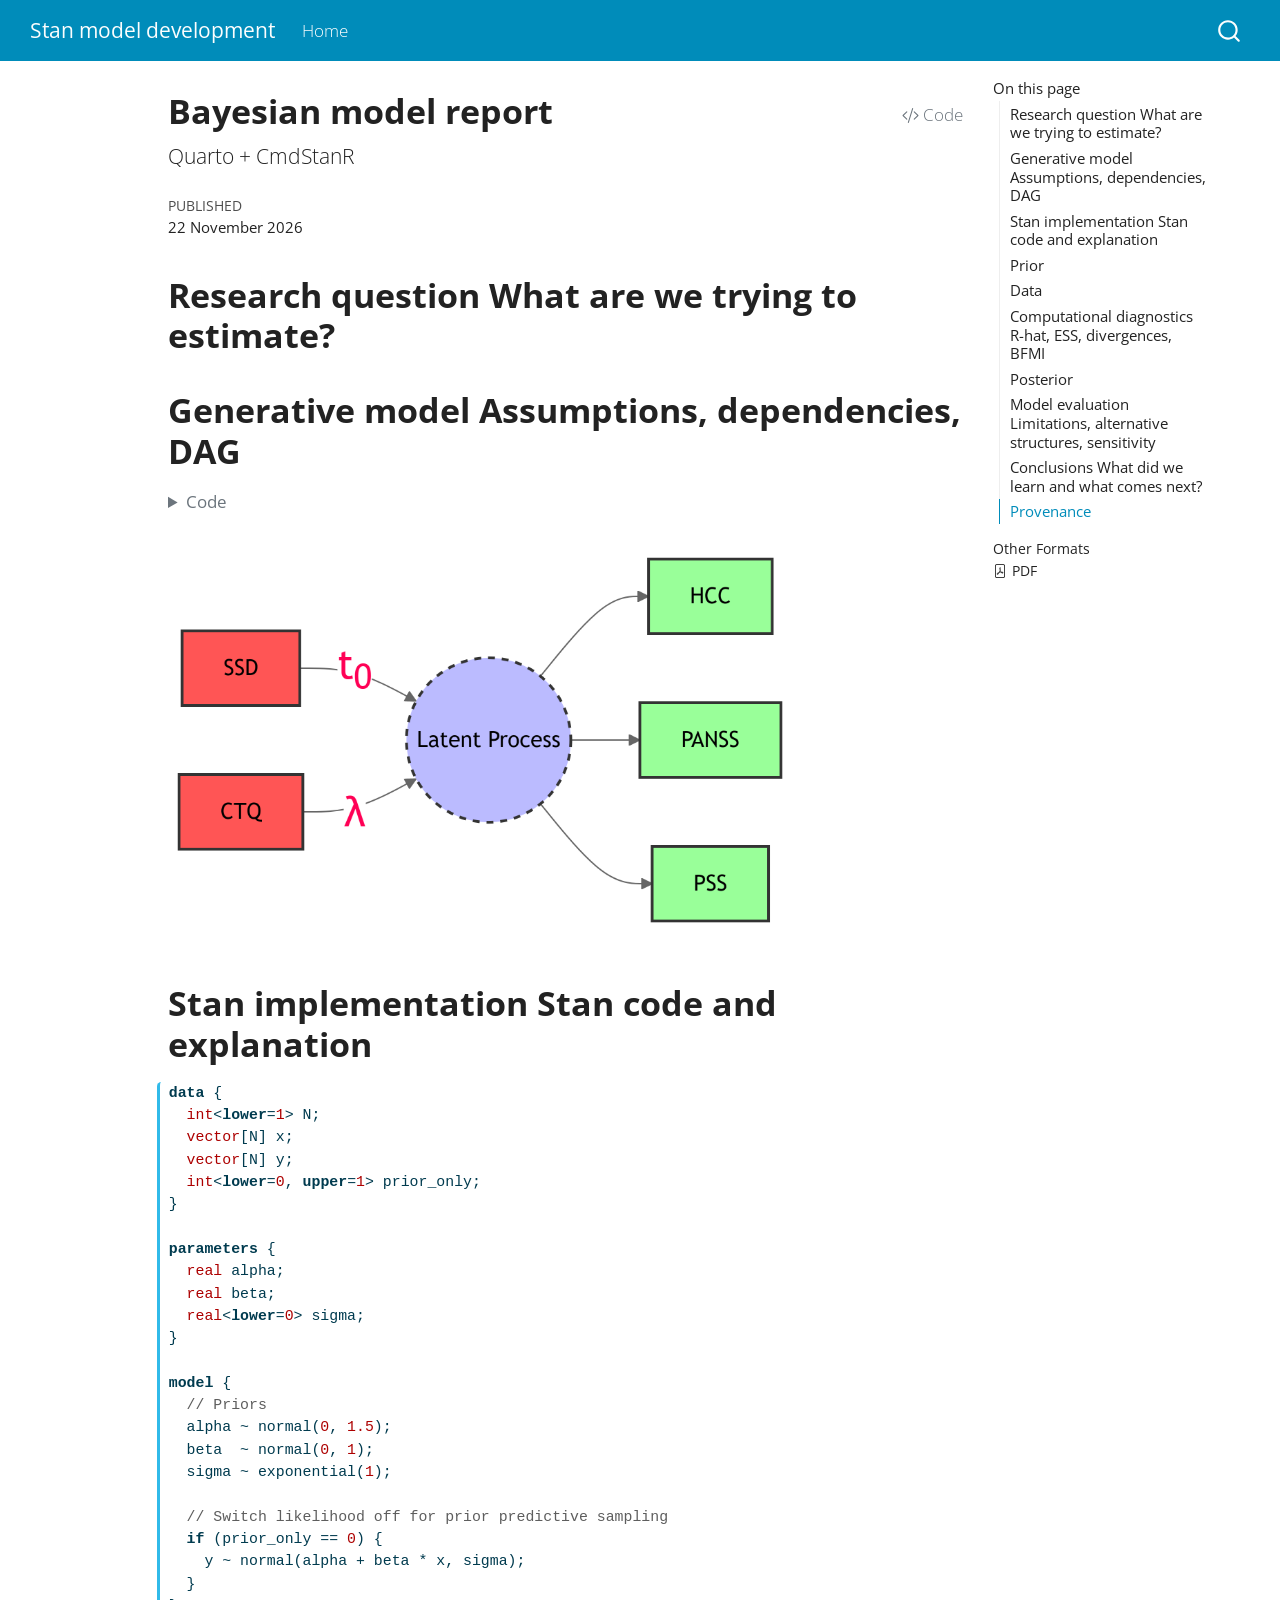
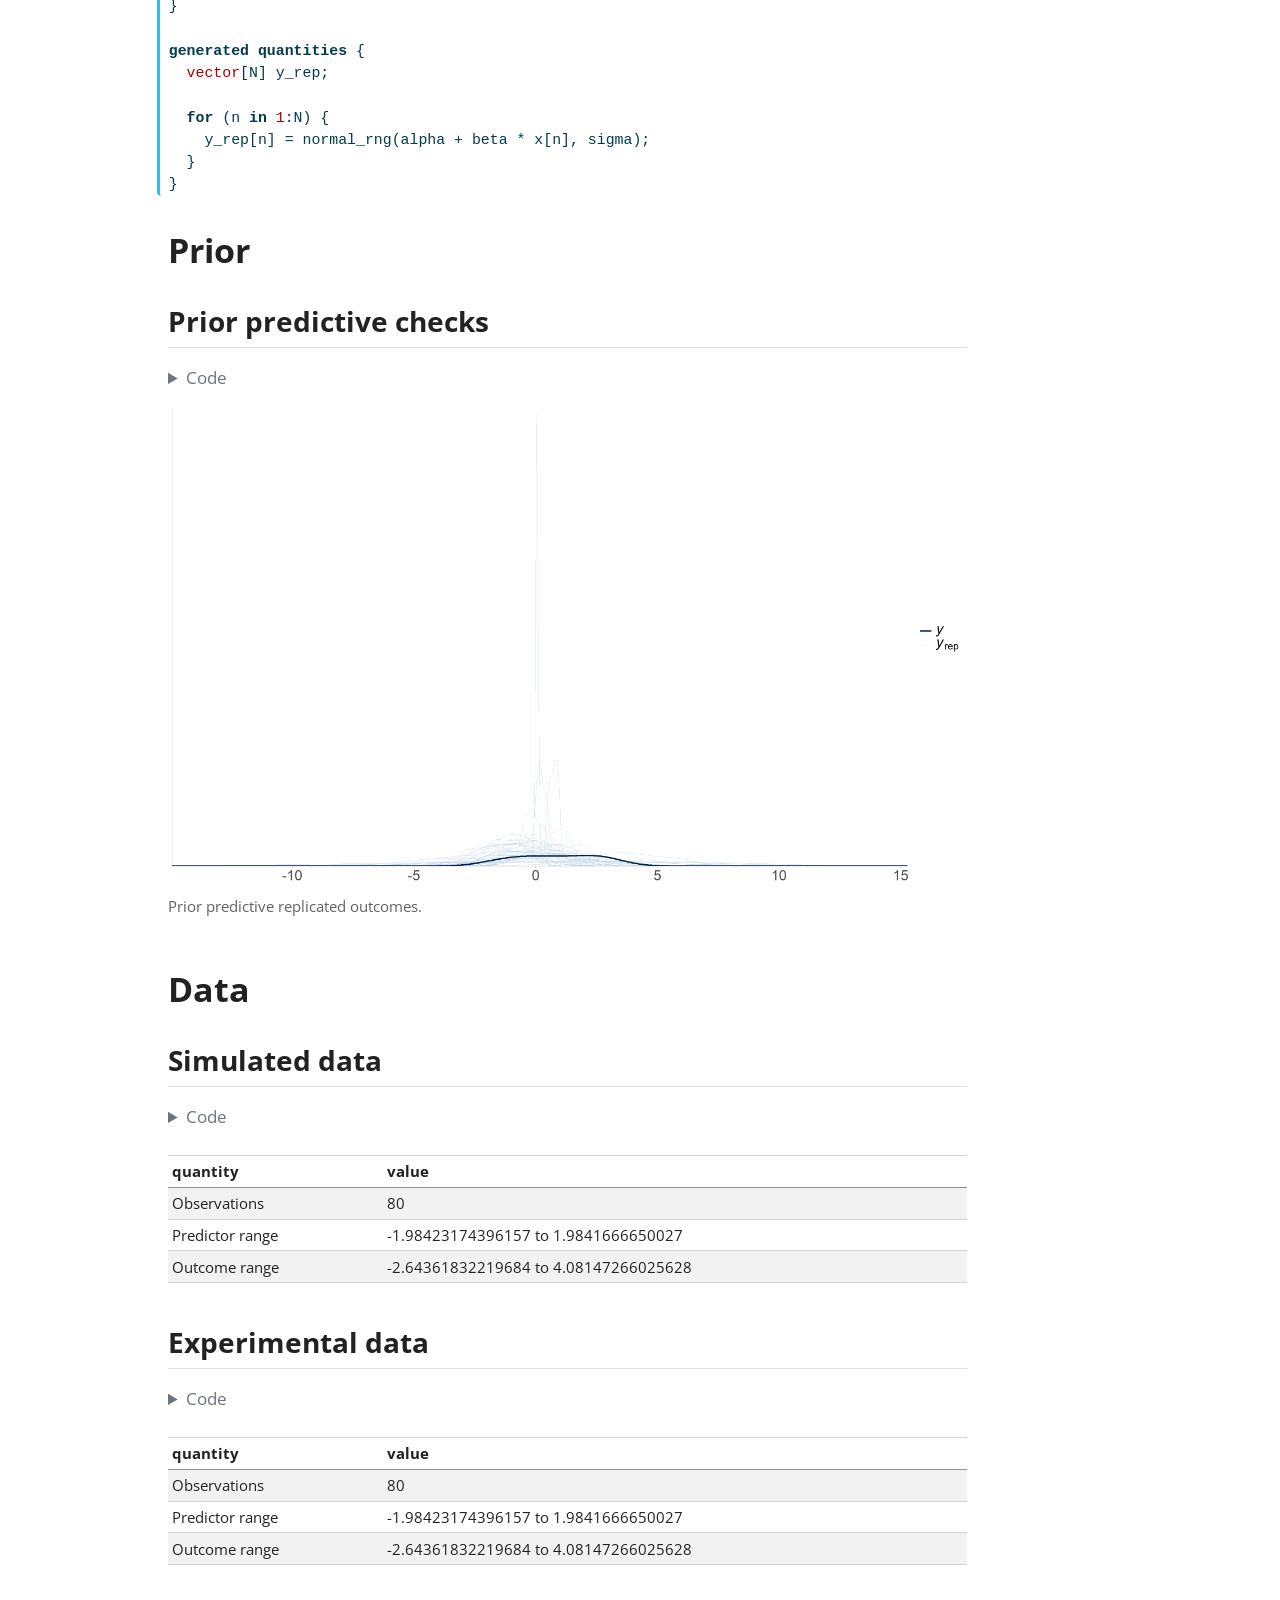
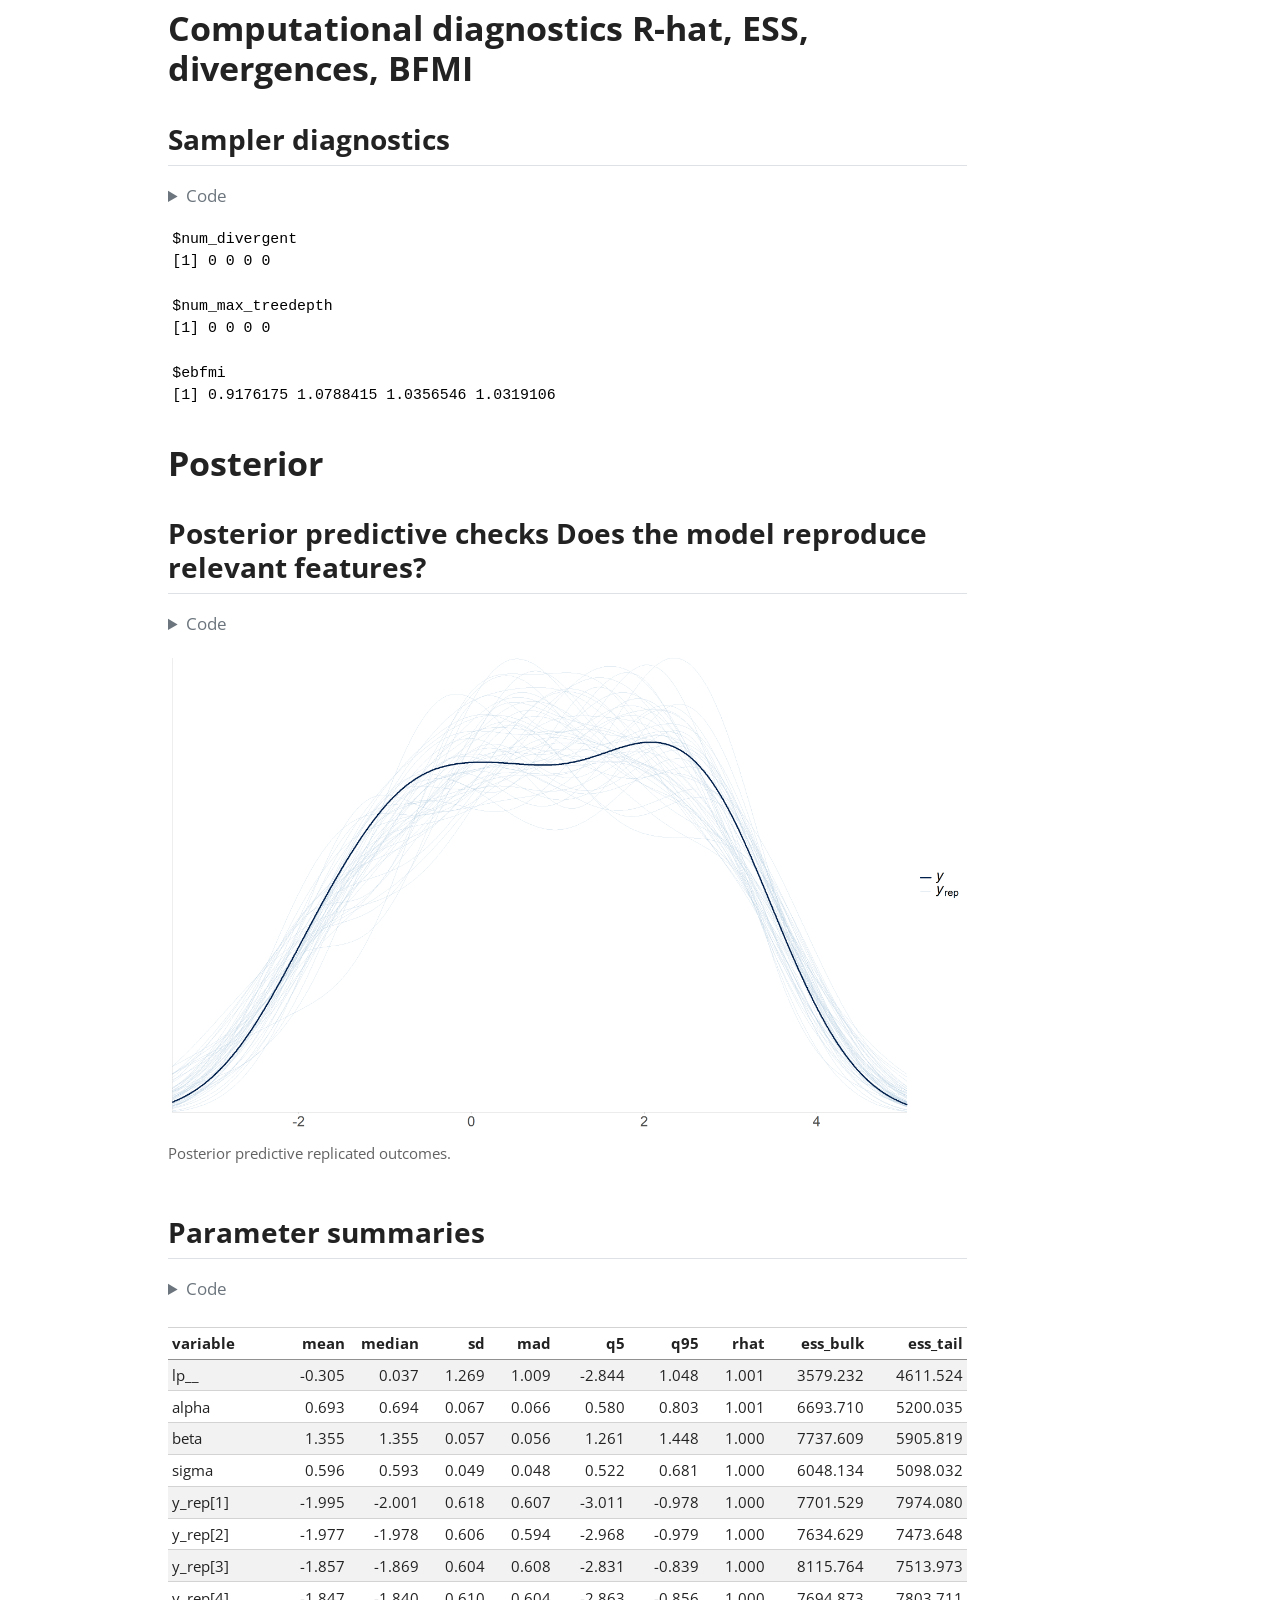
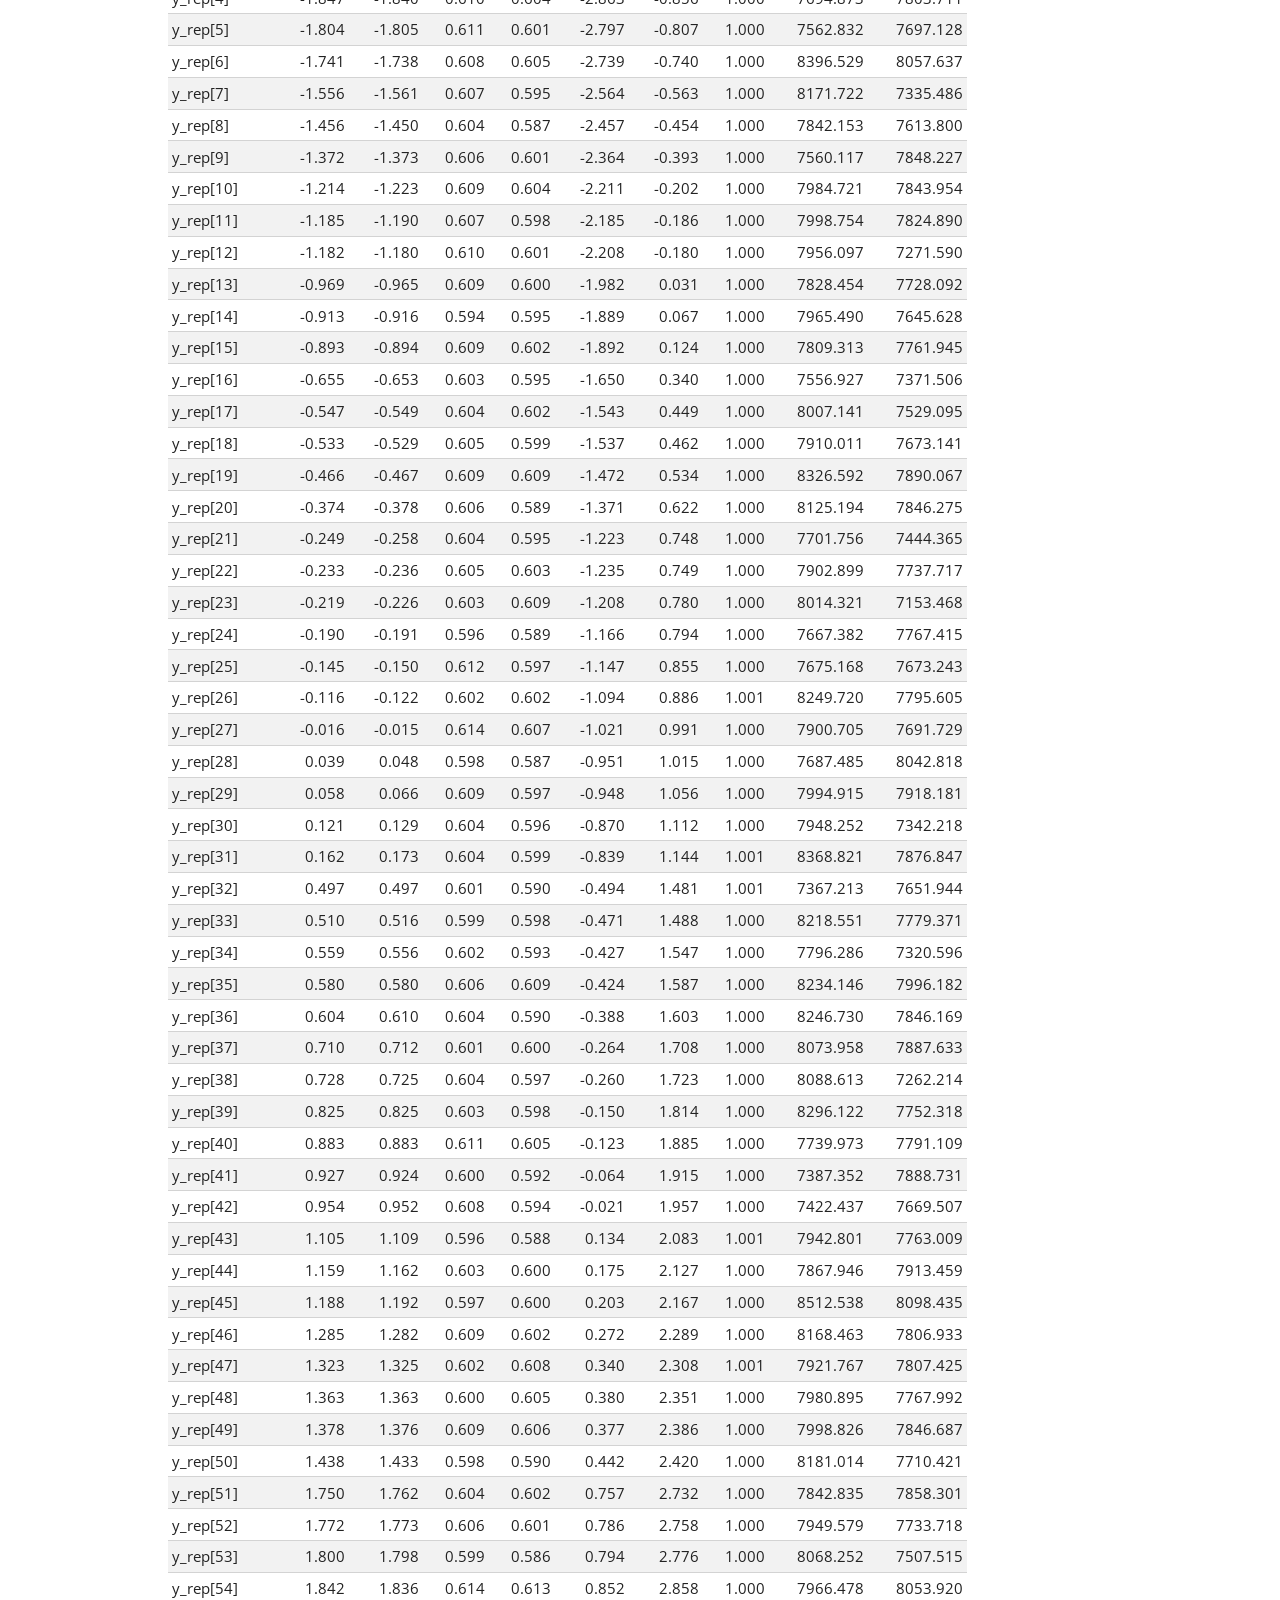
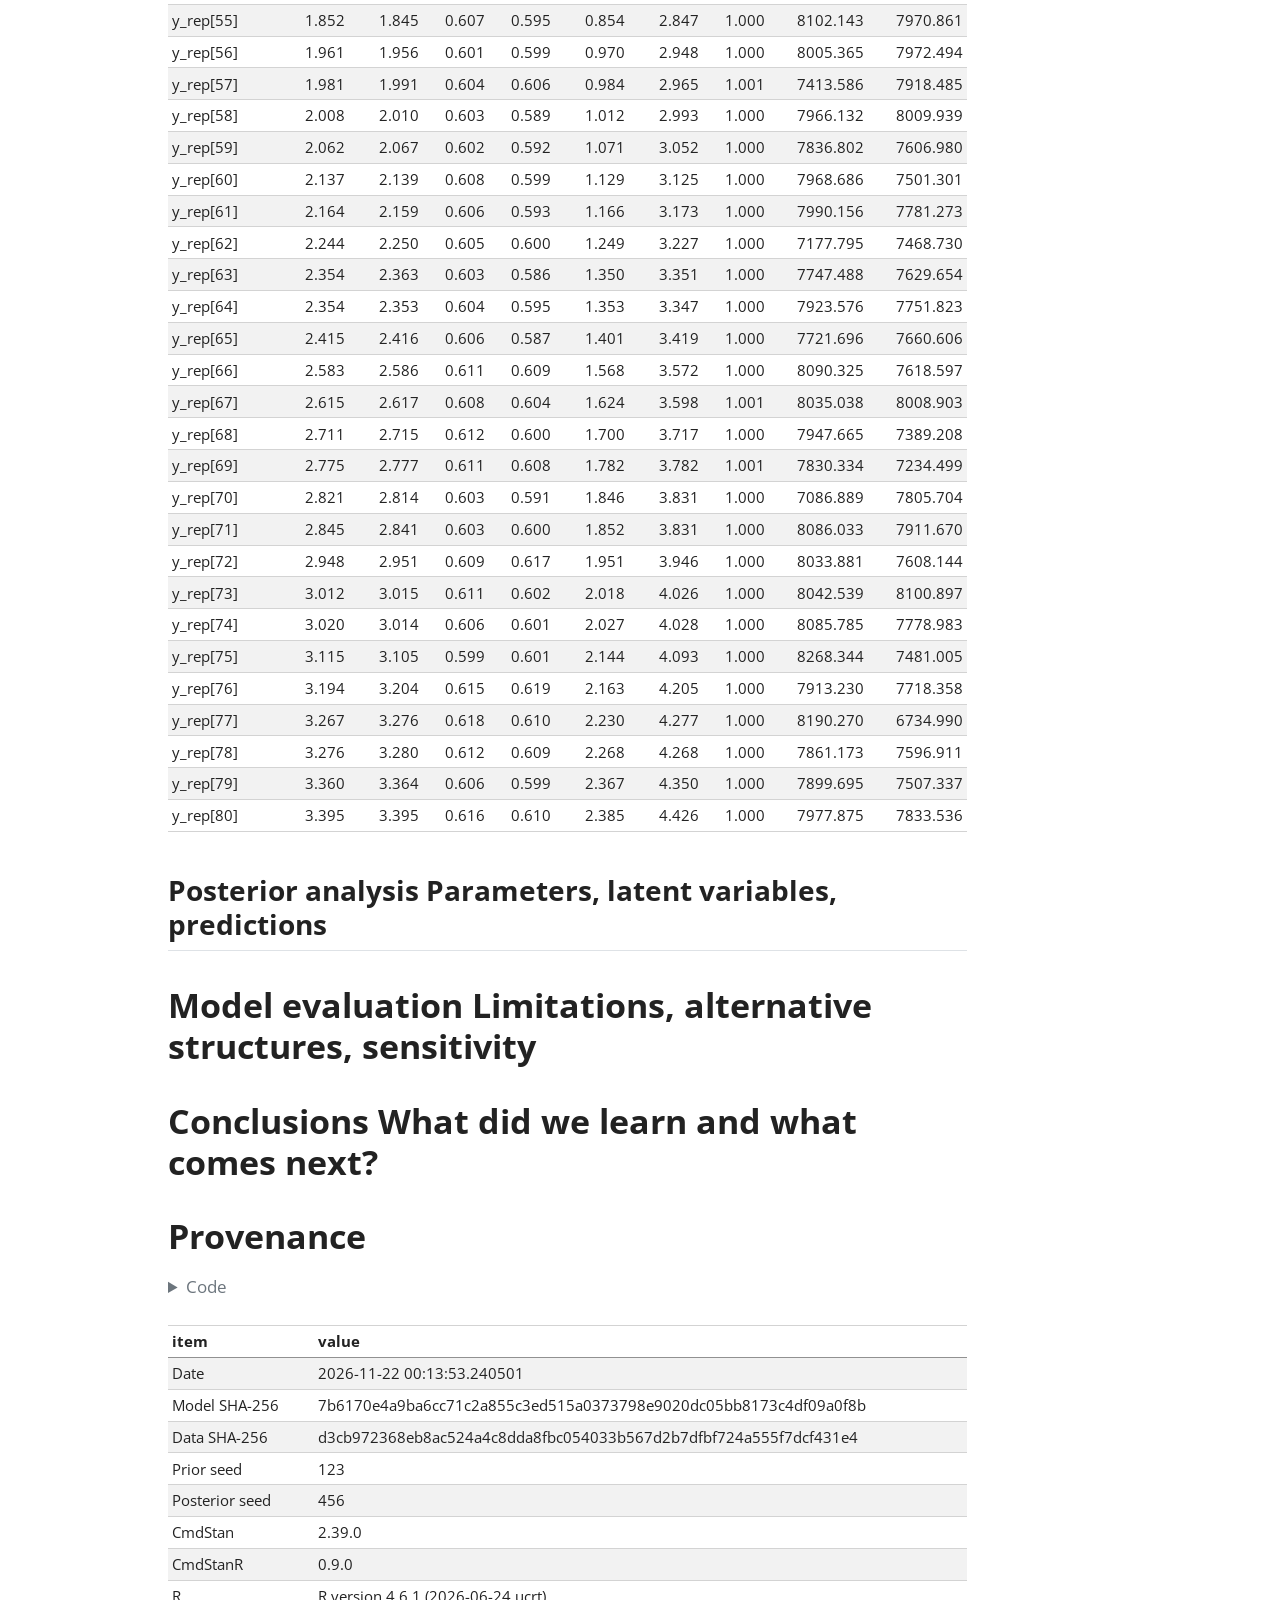
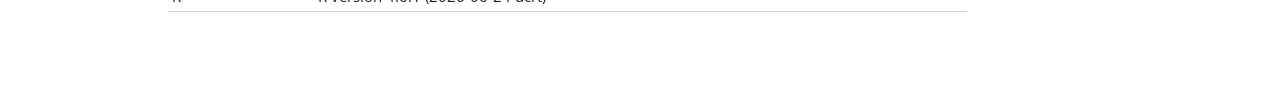
